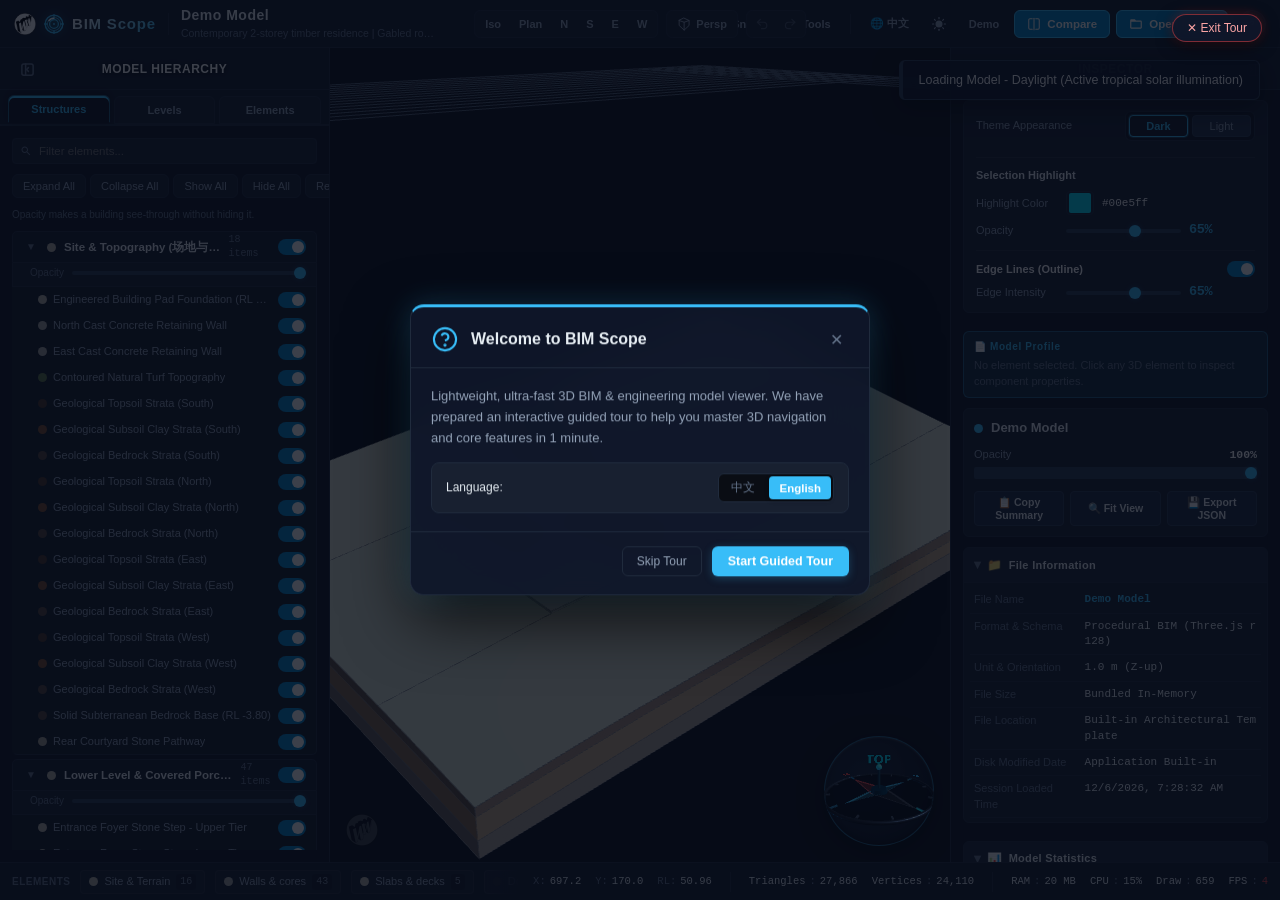
==== index.html @ 6dd269c3 "feat(measure): multi-point closed area measurement with self-intersection handling, 3D callout and w" ====
<!DOCTYPE html>
<html lang="en" data-theme="dark">
<head>
  <meta charset="UTF-8">
  <meta name="viewport" content="width=device-width, initial-scale=1.0">
  <meta http-equiv="Cache-Control" content="no-cache, no-store, must-revalidate">
  <meta http-equiv="Pragma" content="no-cache">
  <meta http-equiv="Expires" content="0">
  <meta http-equiv="Content-Security-Policy" content="default-src 'self' 'unsafe-inline' blob: data:; connect-src 'none'; object-src 'none'; frame-src 'none'; base-uri 'none';">
  <meta name="author" content="WWBIM">
  <meta name="creator" content="WWBIM">
  <!-- Author: WWBIM | BIM Scope 3D Viewer -->
  <title>BIM Scope - 3D BIM Viewer</title>
  <!-- Favicon & Bookmarks -->
  <link rel="icon" type="image/svg+xml" href="data:image/svg+xml;utf8,<svg xmlns='http://www.w3.org/2000/svg' viewBox='0 0 24 24'><circle cx='12' cy='12' r='12' fill='%230a0d14'/><circle cx='12' cy='12' r='9.6' stroke='%2338bdf8' stroke-width='1.6' fill='none'/><circle cx='12' cy='12' r='7.2' stroke='%2338bdf8' stroke-width='1.1' stroke-opacity='0.8' fill='none'/><circle cx='12' cy='12' r='4.8' stroke='%2338bdf8' stroke-width='1.4' fill='rgba(0,229,255,0.18)'/><path d='M 6.6 8.4 A 6.2 6.2 0 0 1 12 5.8' stroke='%23ffffff' stroke-width='1.6' stroke-linecap='round' fill='none'/><path d='M 8.2 9.6 A 4.8 4.8 0 0 1 11.6 7.4' stroke='%2338bdf8' stroke-width='1.0' stroke-linecap='round' stroke-opacity='0.6' fill='none'/><line x1='12' y1='1.8' x2='12' y2='4.2' stroke='%2338bdf8' stroke-width='1.5' stroke-linecap='round'/><line x1='12' y1='19.8' x2='12' y2='22.2' stroke='%2338bdf8' stroke-width='1.5' stroke-linecap='round'/><line x1='1.8' y1='12' x2='4.2' y2='12' stroke='%2338bdf8' stroke-width='1.5' stroke-linecap='round'/><line x1='19.8' y1='12' x2='22.2' y2='12' stroke='%2338bdf8' stroke-width='1.5' stroke-linecap='round'/><circle cx='12' cy='12' r='1.2' fill='%2338bdf8'/></svg>">
  <link rel="alternate icon" href="favicon.ico">
  <link rel="apple-touch-icon" href="icon-192.png">
  <!-- PWA Progressive Web App Manifest & Installation -->
  <link rel="manifest" href="manifest.json">
  <meta name="theme-color" content="#0a0d14">
  <meta name="mobile-web-app-capable" content="yes">
  <meta name="apple-mobile-web-app-capable" content="yes">
  <meta name="apple-mobile-web-app-status-bar-style" content="black-translucent">
  <meta name="apple-mobile-web-app-title" content="BIM Scope">
  <style>
/*!
 * BIM Scope 3D Viewer Styles
 * @author WWBIM
 * Copyright (c) WWBIM. All rights reserved.
 */
:root,
[data-theme="dark"] {
  /* Dark Theme Palette (Default) */
  --bg-main: #0a0d14;
  --bg-primary: #0a0d14;
  --bg-panel: #111622;
  --bg-panel-header: #151c2c;
  --bg-card: #182030;
  --bg-card-subtle: #141b28;
  --bg-secondary: #141b28;
  --bg-hover: #1f2a3f;
  --bg-active: #283750;
  --border-color: #202b3d;
  --border-light: #2c3b52;
  --text-primary: #e6edf3;
  --text-secondary: #94a3b8;
  --text-muted: #64748b;
  --text-bright: #ffffff;
  --text-inverse: #0a0d14;
  --text-on-accent: #ffffff;
  
  --btn-unselected-bg: #222f46;
  --btn-unselected-border: #2c3c54;
  --btn-unselected-text: #94a3b8;
  
  --input-bg: #0d121c;
  --input-border: #202b3d;
  --input-focus-border: var(--accent);
  
  --modal-overlay-bg: rgba(6, 9, 15, 0.78);
  --modal-bg: #111622;
  --modal-header-bg: #151c2c;
  
  --dropdown-bg: #141b2a;
  --dropdown-border: #243147;
  --dropdown-hover: #1e283c;
  
  --viewport-bg: radial-gradient(circle at 50% 50%, #151c2a 0%, #090c13 100%);
  --viewport-grid: #1e293b;
  --viewport-grid-center: #334155;
  
  --shadow-edge-color: 21, 28, 44;
  --tabs-shadow-color: 11, 16, 27;
  
  /* Brand Tokens (Defaults: overridden per variant by build_viewer.py) */
  --accent: #38bdf8;
  --accent-hover: #0ea5e9;
  --accent-glow: rgba(56, 189, 248, 0.25);
  --accent-blue: #0284c7;
  --brand-primary: #0284c7;
  --brand-primary-hover: #0369a1;
  --tab-active-top: var(--accent);
  --tab-active-border: rgba(56, 189, 248, 0.45);
  --tab-active-shadow: 0 -3px 8px rgba(0, 0, 0, 0.4);
  --model-info-banner-bg: rgba(56, 189, 248, 0.12);
  --model-info-banner-border: rgba(56, 189, 248, 0.35);
  
  --success: #10b981;
  --warning: #f59e0b;
  --danger: #ef4444;
  
  /* Geometry & Radius Tokens */
  --radius-xs: 4px;
  --radius-sm: 6px;
  --radius-md: 10px;
  --radius-lg: 14px;
  --radius-pill: 20px;
  --radius-circle: 50%;
  
  /* Elevation Shadows */
  --shadow-sm: 0 1px 3px rgba(0, 0, 0, 0.3);
  --shadow-md: 0 4px 12px rgba(0, 0, 0, 0.4);
  --shadow-lg: 0 12px 28px rgba(0, 0, 0, 0.55);
  --shadow-glow: 0 0 12px var(--accent-glow);
  
  /* Typography & Layout Metrics */
  --font-family: -apple-system, BlinkMacSystemFont, "Segoe UI", Roboto, "Helvetica Neue", Arial, sans-serif;
  --font-mono: "JetBrains Mono", Consolas, "Courier New", monospace;
  --header-height: 48px;
  --bottom-height: 38px;
  --sidebar-width: 330px;
  
  --theme-transition: background-color 0.2s ease, border-color 0.2s ease, color 0.2s ease;
}

[data-theme="light"] {
  /* Crisp Architectural Light Theme Palette */
  --bg-main: #f1f5f9;
  --bg-primary: #f1f5f9;
  --bg-panel: #ffffff;
  --bg-panel-header: #f8fafc;
  --bg-card: #f8fafc;
  --bg-card-subtle: #f1f5f9;
  --bg-secondary: #f1f5f9;
  --bg-hover: #e2e8f0;
  --bg-active: #cbd5e1;
  --border-color: #e2e8f0;
  --border-light: #cbd5e1;
  --text-primary: #0a1120;
  --text-secondary: #27364b;
  --text-muted: #4b5d73;
  --text-bright: #0a1120;
  --text-inverse: #ffffff;
  --text-on-accent: #ffffff;
  
  --btn-unselected-bg: #e2e8f0;
  --btn-unselected-border: #cbd5e1;
  --btn-unselected-text: #27364b;
  
  --tab-active-top: var(--accent);
  --tab-active-border: rgba(2, 132, 199, 0.65);
  --tab-active-shadow: 0 -2px 6px rgba(0, 0, 0, 0.08);
  --model-info-banner-bg: rgba(2, 132, 199, 0.08);
  --model-info-banner-border: rgba(2, 132, 199, 0.25);
  
  --input-bg: #ffffff;
  --input-border: #cbd5e1;
  --input-focus-border: var(--accent);
  
  --modal-overlay-bg: rgba(15, 23, 42, 0.45);
  --modal-bg: #ffffff;
  --modal-header-bg: #f8fafc;
  
  --dropdown-bg: #ffffff;
  --dropdown-border: #e2e8f0;
  --dropdown-hover: #f1f5f9;
  
  --viewport-bg: radial-gradient(circle at 50% 50%, #ffffff 0%, #e2e8f0 100%);
  --viewport-grid: #cbd5e1;
  --viewport-grid-center: #94a3b8;
  
  --shadow-edge-color: 248, 250, 252;
  --tabs-shadow-color: 248, 250, 252;
  
  --shadow-sm: 0 1px 3px rgba(0, 0, 0, 0.08);
  --shadow-md: 0 4px 12px rgba(0, 0, 0, 0.1);
  --shadow-lg: 0 12px 28px rgba(0, 0, 0, 0.16);
  --shadow-glow: 0 0 10px var(--accent-glow);
}

* {
  box-sizing: border-box;
  margin: 0;
  padding: 0;
  user-select: none;
}

html, body {
  width: 100%;
  height: 100%;
  overflow: hidden;
  background-color: var(--bg-main);
  color: var(--text-primary);
  font-family: var(--font-family);
  font-size: 13px;
  line-height: 1.4;
}

/* Scrollbar */
::-webkit-scrollbar {
  width: 6px;
  height: 6px;
}
::-webkit-scrollbar-track {
  background: var(--bg-panel);
}
::-webkit-scrollbar-thumb {
  background: var(--border-light);
  border-radius: 3px;
}
::-webkit-scrollbar-thumb:hover {
  background: var(--text-muted);
}

/* App Container */
#app-container {
  display: flex;
  flex-direction: column;
  width: 100vw;
  height: 100vh;
  position: relative;
  overflow: hidden;
}

/* TOP NAVBAR */
#top-navbar {
  position: relative;
  height: var(--header-height);
  background: var(--bg-panel-header);
  border-bottom: 1px solid var(--border-color);
  display: flex;
  align-items: center;
  justify-content: space-between;
  padding: 0 14px;
  z-index: 100;
  flex-shrink: 0;
}

.nav-left {
  display: flex;
  align-items: center;
  gap: 12px;
  overflow: hidden;
}

.brand-box {
  display: flex;
  align-items: center;
  gap: 7px;
  padding-right: 12px;
  border-right: 1px solid var(--border-color);
  flex-shrink: 0;
}

.brand-logo-red {
  width: 22px;
  height: 22px;
  object-fit: contain;
  display: block;
  flex-shrink: 0;
  border-radius: 4px;
}

.brand-lens-icon {
  width: 22px;
  height: 22px;
  display: block;
  flex-shrink: 0;
  color: var(--accent);
  filter: drop-shadow(0 0 6px rgba(56, 189, 248, 0.4));
}

.brand-name {
  font-size: 15px;
  font-weight: 800;
  letter-spacing: 0.8px;
  color: var(--text-primary);
  background: linear-gradient(135deg, var(--text-primary) 10%, var(--accent) 100%);
  -webkit-background-clip: text;
  -webkit-text-fill-color: transparent;
  white-space: nowrap;
}

.project-title-box {
  display: flex;
  flex-direction: column;
}

.project-title {
  font-size: 14px;
  font-weight: 700;
  color: var(--text-primary);
  letter-spacing: 0.5px;
  white-space: nowrap;
  display: flex;
  align-items: center;
  gap: 8px;
}

.title-badge {
  font-size: 10px;
  background: var(--brand-primary);
  color: var(--text-on-accent);
  padding: 2px 6px;
  border-radius: var(--radius-xs);
  font-weight: 600;
  letter-spacing: 0.5px;
}

.project-subtitle {
  font-size: 10.5px;
  color: var(--text-muted);
  white-space: nowrap;
  overflow: hidden;
  text-overflow: ellipsis;
  max-width: min(300px, 20vw);
  cursor: default;
}

.nav-right {
  display: flex;
  align-items: center;
  gap: 6px;
}

/* Dynamic View Controls above 3D Viewport */
.nav-center-views {
  position: absolute;
  top: 50%;
  left: 50%;
  transform: translate(-50%, -50%);
  display: flex;
  align-items: center;
  gap: 8px;
  z-index: 10;
  pointer-events: auto;
}

#btn-view-proj {
  gap: 6px;
}

#btn-view-proj.active {
  background: var(--brand-primary);
  color: var(--text-on-accent);
  box-shadow: 0 0 8px var(--accent-glow);
}

.proj-icon {
  width: 14px;
  height: 14px;
  display: block;
  flex-shrink: 0;
  fill: none !important;
  stroke: currentColor !important;
}

.btn-group {
  display: flex;
  align-items: center;
  background: var(--bg-card);
  border: 1px solid var(--border-color);
  border-radius: var(--radius-sm);
  padding: 2px;
  gap: 2px;
  height: 28px;
  box-sizing: border-box;
}

.btn-group .tool-btn {
  height: 22px;
  padding: 0 8px;
  border-radius: var(--radius-xs);
  box-sizing: border-box;
}

.btn-group .tool-btn#btn-view-proj {
  gap: 5px;
}

.btn-group .tool-btn#btn-view-undo,
.btn-group .tool-btn#btn-view-redo {
  padding: 0 6px;
  min-width: 26px;
  justify-content: center;
}

.btn-group .tool-btn:disabled,
.tool-btn:disabled {
  opacity: 0.35;
  cursor: not-allowed;
  pointer-events: none;
}

svg.nav-arrow-icon {
  width: 13px;
  height: 13px;
  display: block;
  flex-shrink: 0;
  fill: none !important;
  stroke: currentColor !important;
}

.tool-btn {
  background: transparent;
  border: none;
  color: var(--text-secondary);
  font-size: 11px;
  font-weight: 600;
  padding: 5px 9px;
  border-radius: var(--radius-sm);
  cursor: pointer;
  display: flex;
  align-items: center;
  gap: 5px;
  transition: all 0.15s ease;
  white-space: nowrap;
}

.tool-btn:hover {
  background: var(--bg-hover);
  color: var(--text-primary);
}

.tool-btn.active {
  background: var(--brand-primary);
  color: var(--text-on-accent);
  box-shadow: 0 0 8px var(--accent-glow);
}

.tool-btn svg {
  width: 14px;
  height: 14px;
  fill: currentColor;
}

.tool-btn.icon-circle-btn {
  width: 28px;
  height: 28px;
  min-width: 28px;
  max-width: 28px;
  padding: 0;
  border-radius: 50%;
  border: 1px solid var(--border-color);
  background: var(--bg-card);
  display: inline-flex;
  align-items: center;
  justify-content: center;
  box-sizing: border-box;
  color: var(--text-secondary);
  transition: all 0.15s ease;
  flex-shrink: 0;
}

.tool-btn.icon-circle-btn:hover {
  background: var(--bg-hover);
  border-color: var(--accent);
  color: var(--accent);
  box-shadow: 0 0 8px var(--accent-glow);
}

.tool-btn.icon-circle-btn svg,
svg.help-btn-svg {
  width: 14px;
  height: 14px;
  display: block;
  fill: none !important;
  stroke: currentColor;
}

/* 3D OBJECT SNAPPING TOOLBAR & FLYOUT */
.snap-toolbar-container {
  display: inline-flex;
  align-items: center;
  position: relative;
  vertical-align: middle;
}

.snap-flyout {
  display: inline-flex;
  align-items: center;
  gap: 3px;
  overflow: hidden;
  max-width: 0;
  opacity: 0;
  pointer-events: none;
  transition: max-width 0.22s cubic-bezier(0.16, 1, 0.3, 1), opacity 0.18s ease, margin 0.18s ease;
  margin-right: 0;
  white-space: nowrap;
}

.snap-flyout.open {
  max-width: 340px;
  opacity: 1;
  pointer-events: auto;
  margin-right: 4px;
}

.snap-toggle-btn {
  height: 26px;
  padding: 0 7px;
  border-radius: var(--radius-xs);
  font-size: 11px;
  font-weight: 500;
  display: inline-flex;
  align-items: center;
  gap: 4px;
  cursor: pointer;
  transition: all 0.15s ease;
  white-space: nowrap;
  background: var(--bg-card);
  border: 1px solid var(--border-color);
  color: var(--text-muted);
  box-sizing: border-box;
}

.snap-toggle-btn:hover {
  background: var(--bg-hover);
  color: var(--text-primary);
  border-color: var(--border-light);
}

.snap-toggle-btn.active {
  background: var(--bg-card-subtle);
  border-color: var(--accent);
  color: var(--accent);
  font-weight: 600;
  box-shadow: 0 0 6px var(--accent-glow);
}

[data-theme="light"] .snap-toggle-btn.active {
  background: rgba(2, 132, 199, 0.12);
  border-color: var(--accent);
  color: var(--accent);
}

.snap-btn-icon {
  width: 12px;
  height: 12px;
  flex-shrink: 0;
  display: block;
}

.snap-magnet-btn {
  width: 28px;
  height: 26px;
  padding: 0;
  display: inline-flex;
  align-items: center;
  justify-content: center;
  border-radius: var(--radius-xs);
  border: 1px solid var(--border-color);
  background: var(--bg-card);
  color: var(--text-muted);
  transition: all 0.18s ease;
  cursor: pointer;
}

.snap-magnet-btn:hover {
  background: var(--bg-hover);
  color: var(--text-primary);
  border-color: var(--border-light);
}

.snap-magnet-btn.active {
  color: var(--accent);
  border-color: var(--accent);
  background: var(--bg-card-subtle);
  box-shadow: 0 0 6px var(--accent-glow);
}

.snap-magnet-btn.flyout-open {
  border-color: var(--accent);
  box-shadow: 0 0 8px var(--accent-glow);
}

/* 3D SNAPPING HUD TOOLTIP */
.snap-hud-tooltip {
  position: absolute;
  pointer-events: none;
  z-index: 45;
  display: inline-flex;
  align-items: center;
  gap: 4px;
  padding: 2px 7px;
  border-radius: 4px;
  font-size: 10.5px;
  font-family: var(--font-mono);
  font-weight: 600;
  white-space: nowrap;
  background: rgba(15, 23, 42, 0.92);
  color: var(--accent);
  border: 1px solid var(--accent);
  box-shadow: 0 2px 10px rgba(0, 0, 0, 0.6), 0 0 8px var(--accent-glow);
  transform: translate3d(-50%, -135%, 0);
  transition: opacity 0.12s ease;
}

[data-theme="light"] .snap-hud-tooltip {
  background: rgba(255, 255, 255, 0.96);
  color: var(--accent);
  border-color: var(--accent);
  box-shadow: 0 2px 10px rgba(15, 23, 42, 0.16), 0 0 6px var(--accent-glow);
}

.snap-hud-icon {
  font-size: 12px;
  line-height: 1;
}

.help-question-mark {
  fill: none !important;
  stroke: currentColor !important;
}

.help-question-dot {
  fill: currentColor !important;
  stroke: none !important;
}

#btn-theme-toggle {
  display: flex;
  align-items: center;
  justify-content: center;
  padding: 5px 8px;
}

#btn-theme-toggle .theme-icon {
  width: 14px;
  height: 14px;
  display: block;
}

.divider {
  width: 1px;
  height: 20px;
  background: var(--border-color);
  margin: 0 4px;
}

.btn-primary {
  background: var(--brand-primary);
  color: var(--text-on-accent);
  border: 1px solid var(--accent);
  font-size: 11.5px;
  font-weight: 600;
  padding: 6px 12px;
  border-radius: var(--radius-sm);
  cursor: pointer;
  display: flex;
  align-items: center;
  gap: 6px;
  transition: all 0.15s ease;
}

.btn-primary:hover {
  background: var(--brand-primary-hover);
  box-shadow: 0 0 10px var(--accent-glow);
}

/* TOP NAVBAR ROUNDED ACTION BUTTONS (COMPARE & OPEN MODEL) */
#btn-tool-compare,
#btn-open-file {
  border-radius: var(--radius-sm);
  padding: 5px 12px;
  height: 28px;
  box-sizing: border-box;
  white-space: nowrap;
}

#btn-tool-compare:hover,
#btn-open-file:hover {
  background: var(--brand-primary-hover);
  box-shadow: 0 0 12px var(--accent-glow);
}

#btn-tool-compare:active,
#btn-open-file:active {
  transform: translateY(1px);
}

/* MAIN CONTENT WORKSPACE */
#workspace {
  flex: 1;
  display: flex;
  position: relative;
  overflow: hidden;
  height: calc(100vh - var(--header-height) - var(--bottom-height));
}

/* 3D VIEWPORT */
#viewport-container {
  flex: 1;
  height: 100%;
  position: relative;
  background: var(--viewport-bg);
  overflow: hidden;
}

#canvas3d {
  width: 100%;
  height: 100%;
  display: block;
  outline: none;
}

/* MARQUEE BOX SELECTION */
.marquee-selection-box {
  position: absolute;
  pointer-events: none;
  z-index: 100;
  display: none;
  box-sizing: border-box;
}

.marquee-selection-box.window-selection {
  border: 1.5px solid #1890ff;
  background: rgba(24, 144, 255, 0.18);
}

.marquee-selection-box.crossing-selection {
  border: 1.5px dashed #52c41a;
  background: rgba(82, 196, 26, 0.18);
}

/* 3D VIEWPORT WATERMARK LOGO */
.viewport-watermark-logo {
  position: absolute;
  bottom: 16px;
  left: 16px;
  width: 32px;
  height: 32px;
  opacity: 0.2;
  pointer-events: none;
  z-index: 25;
  user-select: none;
  -webkit-user-drag: none;
  object-fit: contain;
}

/* TRUE 3D COMPASS GIZMO */
#compass-container {
  position: absolute;
  bottom: 16px;
  right: 16px;
  width: 110px;
  height: 110px;
  background: radial-gradient(circle at 35% 35%, rgba(26, 38, 59, 0.88) 0%, rgba(15, 22, 34, 0.94) 65%, rgba(8, 12, 20, 0.98) 100%);
  border: 1.5px solid var(--tab-active-border);
  border-radius: 50%;
  box-shadow: 0 6px 24px rgba(0, 0, 0, 0.65), inset 0 1px 2px rgba(255, 255, 255, 0.15), inset 0 -2px 6px rgba(0, 0, 0, 0.5);
  z-index: 30;
  display: flex;
  align-items: center;
  justify-content: center;
  cursor: grab;
  user-select: none;
  touch-action: none;
  transition: border-color 0.2s ease, box-shadow 0.2s ease, background 0.2s ease;
}

#compass-container:hover {
  border-color: var(--accent);
  box-shadow: 0 8px 30px rgba(0, 0, 0, 0.75), 0 0 14px var(--accent-glow);
}

[data-theme="light"] #compass-container {
  background: radial-gradient(circle at 35% 35%, rgba(255, 255, 255, 0.94) 0%, rgba(241, 245, 249, 0.96) 65%, rgba(226, 232, 240, 0.98) 100%);
  box-shadow: 0 6px 20px rgba(15, 23, 42, 0.18), inset 0 1px 2px rgba(255, 255, 255, 0.9), inset 0 -2px 5px rgba(148, 163, 184, 0.35);
}

[data-theme="light"] #compass-container:hover {
  box-shadow: 0 8px 24px rgba(15, 23, 42, 0.24), 0 0 12px var(--accent-glow);
}

#compass-container.dragging {
  cursor: grabbing;
}

#compass-canvas3d {
  width: 100%;
  height: 100%;
  border-radius: 50%;
  display: block;
}

/* MEASURE OVERLAY */
.measure-badge {
  position: absolute;
  transform: translate(-50%, -50%);
  background: rgba(15, 23, 42, 0.92);
  border: 1px solid #f59e0b;
  color: #fbbf24;
  padding: 2px 7px;
  border-radius: 4px;
  font-family: var(--font-mono);
  font-size: 11px;
  font-weight: 700;
  pointer-events: none;
  z-index: 25;
  box-shadow: 0 2px 8px rgba(0,0,0,0.6);
}

[data-theme="light"] .measure-badge {
  background: rgba(255, 255, 255, 0.95);
  border-color: #d97706;
  color: #b45309;
  box-shadow: 0 2px 8px rgba(15, 23, 42, 0.15);
}

/* 2D MEASUREMENT CALLOUTS & LEADER LINES OVERLAY */
.measure-callouts-layer {
  position: absolute;
  inset: 0;
  width: 100%;
  height: 100%;
  pointer-events: none;
  z-index: 30;
  overflow: hidden;
}

.measure-leader-svg {
  position: absolute;
  inset: 0;
  width: 100%;
  height: 100%;
  pointer-events: none;
  overflow: visible;
}

.measure-leader-line {
  fill: none;
  stroke: var(--accent);
  stroke-width: 1.5;
  stroke-dasharray: 4 3;
  opacity: 0.85;
  filter: drop-shadow(0 1px 3px rgba(0, 0, 0, 0.65));
}

.measure-leader-line.inactive {
  stroke: var(--text-muted);
  opacity: 0.65;
}

.measure-leader-dot {
  fill: var(--accent);
  stroke: #ffffff;
  stroke-width: 1.2;
}

.measure-callouts-list {
  position: absolute;
  inset: 0;
  width: 100%;
  height: 100%;
  pointer-events: none;
}

.measure-point-callout {
  position: absolute;
  top: 0;
  left: 0;
  min-width: 178px;
  max-width: 245px;
  background: rgba(15, 23, 42, 0.92);
  backdrop-filter: blur(10px);
  -webkit-backdrop-filter: blur(10px);
  border: 1px solid var(--border-light);
  border-left: 3px solid var(--accent);
  border-radius: 6px;
  padding: 6px 9px;
  box-shadow: 0 6px 20px rgba(0, 0, 0, 0.55);
  pointer-events: auto;
  user-select: none;
  cursor: grab;
  z-index: 31;
  transition: border-color 0.15s ease, box-shadow 0.15s ease;
}

.measure-radius-callout,
.measure-distance-callout,
.measure-angle-callout {
  position: absolute;
  top: 0;
  left: 0;
  padding: 2px 7px;
  background: rgba(15, 23, 42, 0.88);
  backdrop-filter: blur(6px);
  -webkit-backdrop-filter: blur(6px);
  border: 1px solid rgba(245, 158, 11, 0.65);
  border-radius: 4px;
  color: #fbbf24;
  font-family: var(--font-mono, monospace);
  font-size: 11px;
  font-weight: 700;
  line-height: 1.25;
  white-space: nowrap;
  pointer-events: auto;
  user-select: none;
  cursor: pointer;
  z-index: 34;
  box-shadow: 0 2px 8px rgba(0, 0, 0, 0.45), 0 0 4px rgba(245, 158, 11, 0.2);
  transition: transform 0.12s ease, background 0.12s ease, border-color 0.12s ease, box-shadow 0.12s ease;
}

.measure-radius-callout:hover,
.measure-distance-callout:hover,
.measure-angle-callout:hover {
  background: #5a698e;
  border-color: #7e8ea6;
  color: #ffffff;
  box-shadow: 0 4px 12px rgba(0, 0, 0, 0.5), 0 0 6px rgba(90, 105, 142, 0.4);
}

.measure-radius-callout.preview,
.measure-distance-callout.preview,
.measure-angle-callout.preview {
  opacity: 0.9;
  border-style: dashed;
  pointer-events: none;
  cursor: default;
}

[data-theme="light"] .measure-radius-callout,
[data-theme="light"] .measure-distance-callout,
[data-theme="light"] .measure-angle-callout {
  background: rgba(255, 255, 255, 0.94);
  border-color: rgba(217, 119, 6, 0.7);
  color: #b45309;
  box-shadow: 0 2px 8px rgba(15, 23, 42, 0.16);
}

[data-theme="light"] .measure-radius-callout:hover,
[data-theme="light"] .measure-distance-callout:hover,
[data-theme="light"] .measure-angle-callout:hover {
  background: #fef3c7;
  border-color: #b45309;
  color: #78350f;
  box-shadow: 0 4px 12px rgba(15, 23, 42, 0.22);
}

.measure-point-callout.active {
  border-color: var(--accent);
  border-left: 3px solid var(--accent);
  box-shadow: 0 8px 24px rgba(0, 0, 0, 0.65), 0 0 12px var(--accent-glow);
  z-index: 33;
}

.measure-point-callout.dragging {
  cursor: grabbing;
  z-index: 35;
}

[data-theme="light"] .measure-point-callout {
  background: rgba(255, 255, 255, 0.95);
  border-color: rgba(148, 163, 184, 0.65);
  border-left: 3px solid var(--accent);
  box-shadow: 0 6px 20px rgba(15, 23, 42, 0.16);
}

[data-theme="light"] .measure-point-callout.active {
  border-color: var(--accent);
  box-shadow: 0 8px 24px rgba(15, 23, 42, 0.2), 0 0 12px var(--accent-glow);
}

.measure-callout-header {
  display: flex;
  align-items: center;
  justify-content: space-between;
  gap: 6px;
  padding-bottom: 4px;
  margin-bottom: 4px;
  border-bottom: 1px solid rgba(255, 255, 255, 0.08);
}

[data-theme="light"] .measure-callout-header {
  border-bottom-color: rgba(15, 23, 42, 0.08);
}

.measure-callout-badge {
  font-family: var(--font-mono);
  font-size: 10px;
  font-weight: 700;
  color: var(--accent);
  background: var(--accent-glow);
  padding: 1px 5px;
  border-radius: 3px;
  letter-spacing: 0.3px;
}

.callout-copy-btn {
  width: 20px;
  height: 20px;
  padding: 0;
  border-radius: 4px;
  border: 1px solid transparent;
  background: rgba(255, 255, 255, 0.05);
  color: var(--text-muted);
  display: inline-flex;
  align-items: center;
  justify-content: center;
  cursor: pointer;
  transition: all 0.15s ease;
  flex-shrink: 0;
}

[data-theme="light"] .callout-copy-btn {
  background: rgba(15, 23, 42, 0.05);
}

.callout-copy-btn:hover {
  background: var(--accent-glow);
  border-color: var(--accent);
  color: var(--accent);
  transform: scale(1.06);
}

.callout-copy-btn.copied {
  background: rgba(16, 185, 129, 0.18);
  border-color: #10b981;
  color: #10b981;
}

.measure-callout-rows {
  display: flex;
  flex-direction: column;
  gap: 2px;
  font-family: var(--font-mono);
  font-size: 10.5px;
  line-height: 1.35;
}

.measure-callout-row {
  display: flex;
  align-items: baseline;
  justify-content: space-between;
  gap: 8px;
}

.measure-callout-key {
  color: var(--text-muted);
  font-weight: 600;
  flex-shrink: 0;
}

.measure-callout-val {
  color: var(--text-primary);
  font-weight: 600;
  text-align: right;
  white-space: nowrap;
}

.measure-callout-row.slope-row {
  margin-top: 2px;
  padding-top: 3px;
  border-top: 1px dashed rgba(255, 255, 255, 0.1);
}

[data-theme="light"] .measure-callout-row.slope-row {
  border-top-color: rgba(15, 23, 42, 0.12);
}

.measure-callout-row.slope-row .measure-callout-val {
  color: #fbbf24;
  font-weight: 700;
}

[data-theme="light"] .measure-callout-row.slope-row .measure-callout-val {
  color: #d97706;
}

/* FLOATING TOOLS PANEL (Tools Popup in Top-Right of 3D Viewport) */
.floating-tools-panel {
  position: absolute;
  top: 12px;
  right: 12px;
  width: 340px;
  max-width: calc(100% - 24px);
  max-height: calc(100% - 24px);
  background: var(--bg-panel);
  border: 1px solid var(--border-color);
  border-radius: var(--radius-md);
  box-shadow: var(--shadow-lg), 0 0 0 1px var(--border-color);
  z-index: 60;
  display: flex;
  flex-direction: column;
  overflow: hidden;
  backdrop-filter: blur(16px);
  -webkit-backdrop-filter: blur(16px);
  transition: opacity 0.2s ease, transform 0.2s cubic-bezier(0.16, 1, 0.3, 1);
}

[data-theme="dark"] .floating-tools-panel {
  background: rgba(15, 23, 42, 0.92);
  border-color: rgba(255, 255, 255, 0.12);
  box-shadow: 0 12px 32px rgba(0, 0, 0, 0.55), 0 0 0 1px rgba(255, 255, 255, 0.08);
}

[data-theme="light"] .floating-tools-panel {
  background: rgba(255, 255, 255, 0.95);
  border-color: rgba(203, 213, 225, 0.9);
  box-shadow: 0 12px 32px rgba(15, 23, 42, 0.14), 0 0 0 1px rgba(203, 213, 225, 0.8);
}

.floating-tools-header {
  display: flex;
  align-items: flex-end;
  justify-content: space-between;
  background: var(--bg-panel-header);
  border-bottom: 1px solid var(--border-color);
  padding: 6px 6px 0 6px;
  min-height: 36px;
  flex-shrink: 0;
  box-sizing: border-box;
}

.floating-tools-tabs-nav {
  display: flex;
  align-items: flex-end;
  gap: 4px;
  flex: 1;
  min-width: 0;
  overflow-x: auto;
  scrollbar-width: none;
  box-sizing: border-box;
}

.floating-tools-tabs-nav::-webkit-scrollbar {
  display: none;
}

.floating-tools-close-btn {
  width: 24px;
  height: 24px;
  display: flex;
  align-items: center;
  justify-content: center;
  background: transparent;
  border: 1px solid transparent;
  border-radius: var(--radius-xs);
  color: var(--text-muted);
  cursor: pointer;
  transition: all 0.15s ease;
  margin-left: 6px;
  margin-bottom: 4px;
  flex-shrink: 0;
}

.floating-tools-close-btn:hover {
  background: var(--bg-hover);
  color: var(--danger);
  border-color: var(--border-color);
  transform: scale(1.05);
}

.floating-tools-body {
  flex: 1;
  overflow-y: auto;
  overflow-x: hidden;
  padding: 12px;
  display: flex;
  flex-direction: column;
  min-height: 0;
}

/* FLOATING TOOLS PANEL BUTTON STYLES */
.floating-tools-body .small-btn,
.floating-tools-body .segment-btn,
.floating-tools-body .measure-mode-btn,
.floating-tools-body button:not(.floating-tools-close-btn) {
  background: var(--btn-unselected-bg);
  border: 1px solid var(--btn-unselected-border);
  color: var(--text-secondary);
  transition: all 0.15s ease;
}

.floating-tools-body .small-btn:hover,
.floating-tools-body .segment-btn:hover,
.floating-tools-body .measure-mode-btn:hover,
.floating-tools-body button:not(.floating-tools-close-btn):hover {
  background: var(--bg-hover);
  color: var(--text-primary);
  border-color: var(--border-light);
}

.floating-tools-body .small-btn.active,
.floating-tools-body .segment-btn.active,
.floating-tools-body .measure-mode-btn.active,
.floating-tools-body button:not(.floating-tools-close-btn).active {
  background: var(--bg-card-subtle);
  border-color: var(--accent);
  color: var(--accent);
  font-weight: 600;
  box-shadow: 0 0 0 1px var(--accent-glow);
}

.floating-tools-body .small-btn.active:hover,
.floating-tools-body .segment-btn.active:hover,
.floating-tools-body .measure-mode-btn.active:hover,
.floating-tools-body button:not(.floating-tools-close-btn).active:hover {
  background: var(--bg-card-subtle);
  border-color: var(--accent);
  color: var(--accent);
}

.floating-tools-body .small-btn.active svg,
.floating-tools-body .segment-btn.active svg,
.floating-tools-body .measure-mode-btn.active svg,
.floating-tools-body button:not(.floating-tools-close-btn).active svg {
  color: var(--accent);
}

.tool-tab-content {
  display: none;
  flex-direction: column;
  gap: 10px;
}

.tool-tab-content.active {
  display: flex;
}

/* MEASURE TAB STYLES */
.measure-mode-btn-grid {
  display: grid;
  grid-template-columns: repeat(5, 1fr);
  gap: 4px;
}

.measure-mode-btn {
  display: flex;
  flex-direction: column;
  align-items: center;
  justify-content: center;
  gap: 4px;
  padding: 8px 4px;
  background: var(--btn-unselected-bg);
  border: 1px solid var(--btn-unselected-border);
  border-radius: var(--radius-sm);
  color: var(--text-secondary);
  font-size: 11px;
  font-weight: 500;
  cursor: pointer;
  transition: all 0.15s ease;
}

.measure-mode-btn svg {
  color: var(--text-muted);
  transition: color 0.15s ease;
}

.measure-mode-btn:hover {
  background: var(--bg-hover);
  color: var(--text-primary);
  border-color: var(--border-light);
}

.measure-mode-btn:hover svg {
  color: var(--accent);
}

.measure-mode-btn.active {
  background: var(--bg-card-subtle);
  border-color: var(--accent);
  color: var(--accent);
  box-shadow: 0 0 0 1px var(--accent-glow);
}

.measure-mode-btn.active svg {
  color: var(--accent);
}

.measure-mode-hint {
  font-size: 11px;
  color: var(--text-muted);
  line-height: 1.4;
  margin-top: 6px;
  padding: 6px 8px;
  background: var(--bg-card);
  border-radius: var(--radius-xs);
  border-left: 2px solid var(--accent);
}

.measure-result-card {
  background: var(--bg-card);
  border: 1px solid var(--border-color);
  border-radius: var(--radius-sm);
  padding: 10px;
  display: flex;
  flex-direction: column;
  gap: 8px;
}

.measure-result-primary {
  display: flex;
  justify-content: space-between;
  align-items: baseline;
  border-bottom: 1px solid var(--border-color);
  padding-bottom: 6px;
}

.measure-result-label {
  font-size: 11.5px;
  font-weight: 600;
  color: var(--text-secondary);
}

.measure-result-val {
  font-family: var(--font-mono);
  font-size: 16px;
  font-weight: 700;
  color: var(--accent);
}

.measure-result-details {
  display: flex;
  flex-direction: column;
  gap: 4px;
  font-size: 11px;
}

.measure-detail-row {
  display: flex;
  justify-content: space-between;
  color: var(--text-muted);
  font-family: var(--font-mono);
}

.measure-detail-val {
  color: #cdcbb4;
}

[data-theme="light"] .measure-detail-val {
  color: #334155;
}

.measure-axis-x {
  color: #ff3b30;
  font-weight: 700;
}

.measure-axis-y {
  color: #00e676;
  font-weight: 700;
}

.measure-axis-z {
  color: #0050ff;
  font-weight: 700;
}

.measure-coord-row {
  display: flex;
  justify-content: space-between;
  font-family: var(--font-mono);
  font-size: 10.5px;
  color: var(--text-muted);
  margin-top: 2px;
}

.measure-coord-val {
  color: var(--text-secondary);
}

.measure-val-box {
  display: inline-flex;
  align-items: center;
  gap: 5px;
}

.measure-val-copy-btn {
  background: transparent;
  border: 1px solid transparent;
  border-radius: 3px;
  color: var(--text-muted);
  cursor: pointer;
  padding: 1px 2px;
  display: inline-flex;
  align-items: center;
  justify-content: center;
  line-height: 1;
  transition: all 0.15s ease;
  width: 17px;
  height: 17px;
  opacity: 0.65;
  flex-shrink: 0;
}

.measure-val-copy-btn:hover {
  background: var(--bg-hover);
  border-color: var(--border-light);
  color: var(--text-primary);
  opacity: 1.0;
}

.measure-val-copy-btn.copied {
  background-color: #0284c7 !important;
  border-color: #38bdf8 !important;
  color: #ffffff !important;
  opacity: 1.0 !important;
  box-shadow: 0 0 8px rgba(2, 132, 199, 0.65) !important;
  transition: none !important;
}

.measure-val-copy-btn.fading {
  transition: background-color 1s ease, border-color 1s ease, color 1s ease, box-shadow 1s ease, opacity 1s ease !important;
}

.measure-slope-badges {
  display: inline-flex;
  align-items: center;
  gap: 3px;
  flex-wrap: nowrap;
}

.measure-slope-sep {
  color: var(--text-muted);
  font-size: 11px;
  user-select: none;
  padding: 0 1px;
}

/* DROPZONE OVERLAY */
#dropzone-overlay {
  position: absolute;
  top: 0;
  left: 0;
  width: 100%;
  height: 100%;
  background: rgba(10, 14, 22, 0.88);
  border: 2px dashed var(--accent);
  display: none;
  flex-direction: column;
  align-items: center;
  justify-content: center;
  z-index: 200;
  color: #fff;
  gap: 12px;
  pointer-events: none;
}

#dropzone-overlay.active {
  display: flex;
}

.drop-icon {
  width: 48px;
  height: 48px;
  fill: var(--accent);
}

/* SIDEBARS */
.sidebar {
  width: var(--sidebar-width);
  height: 100%;
  background: var(--bg-panel);
  border-color: var(--border-color);
  display: flex;
  flex-direction: column;
  z-index: 40;
  position: relative;
  flex-shrink: 0;
  transition: transform 0.25s ease, width 0.25s ease;
}

#left-sidebar {
  border-right: 1px solid var(--border-color);
}

#right-sidebar {
  border-left: 1px solid var(--border-color);
}

.sidebar.hidden {
  display: none;
}

/* PANEL AMBIENT CURSOR SPOTLIGHT GLOW */
:root {
  --panel-glow-c0: rgba(56, 189, 248, 0.16);
  --panel-glow-c1: rgba(56, 189, 248, 0.11);
  --panel-glow-c2: rgba(56, 189, 248, 0.055);
  --panel-glow-c3: rgba(56, 189, 248, 0.018);
  --panel-glow-c4: rgba(56, 189, 248, 0);
}

[data-theme="dark"] {
  --panel-glow-c0: rgba(56, 189, 248, 0.16);
  --panel-glow-c1: rgba(56, 189, 248, 0.11);
  --panel-glow-c2: rgba(56, 189, 248, 0.055);
  --panel-glow-c3: rgba(56, 189, 248, 0.018);
  --panel-glow-c4: rgba(56, 189, 248, 0);
}

[data-theme="light"] {
  --panel-glow-c0: rgba(2, 132, 199, 0.10);
  --panel-glow-c1: rgba(2, 132, 199, 0.065);
  --panel-glow-c2: rgba(2, 132, 199, 0.03);
  --panel-glow-c3: rgba(2, 132, 199, 0.009);
  --panel-glow-c4: rgba(2, 132, 199, 0);
}

.panel-glow-boundary {
  position: absolute;
  top: 0;
  left: 0;
  right: 0;
  bottom: 0;
  overflow: hidden;
  pointer-events: none;
  z-index: 25;
  border-radius: inherit;
  contain: strict;
}

.panel-glow-spotlight {
  position: absolute;
  top: 0;
  left: 0;
  width: 220px;
  height: 220px;
  margin-top: -110px;
  margin-left: -110px;
  border-radius: 50%;
  pointer-events: none;
  opacity: 0;
  background: radial-gradient(
    circle at center,
    var(--panel-glow-c0) 0%,
    var(--panel-glow-c1) 25%,
    var(--panel-glow-c2) 50%,
    var(--panel-glow-c3) 75%,
    var(--panel-glow-c4) 100%
  );
  filter: blur(8px);
  will-change: transform, opacity;
  transform: translate3d(-9999px, -9999px, 0);
  transition: opacity 0.3s ease;
  contain: strict;
}

.panel-glow-boundary.active .panel-glow-spotlight {
  opacity: 1;
}

/* LEFT SIDEBAR CONTENT PANEL */
.sidebar-tab-content-panel {
  flex: 1;
  display: flex;
  flex-direction: column;
  min-height: 0;
  overflow: hidden;
  background: var(--bg-panel);
  border-top: 1px solid var(--border-color);
  position: relative;
  z-index: 1;
}

/* TAB CONTENT CONTAINER */
.tab-content {
  flex: 1;
  overflow: hidden;
  display: none;
  padding: 12px;
  min-height: 0;
}

.tab-content.active {
  display: flex;
  flex-direction: column;
  gap: 10px;
}

/* SEARCH & ACTION BAR IN SIDEBAR */
.sidebar-search-row {
  display: flex;
  gap: 6px;
  align-items: center;
}

.search-input-box {
  flex: 1;
  position: relative;
}

.search-input {
  width: 100%;
  background: var(--bg-card);
  border: 1px solid var(--border-color);
  border-radius: 4px;
  padding: 6px 8px 6px 26px;
  color: var(--text-primary);
  font-size: 11.5px;
  outline: none;
  transition: border-color 0.15s ease;
}

.search-input:focus {
  border-color: var(--accent);
}

.search-icon {
  position: absolute;
  left: 8px;
  top: 50%;
  transform: translateY(-50%);
  width: 12px;
  height: 12px;
  fill: var(--text-muted);
}

.small-btn {
  background: var(--bg-card);
  border: 1px solid var(--border-color);
  color: var(--text-secondary);
  border-radius: var(--radius-sm);
  padding: 5px 10px;
  font-size: 11px;
  font-weight: 500;
  cursor: pointer;
  transition: all 0.15s ease;
  white-space: nowrap;
}

.small-btn:hover {
  background: var(--bg-hover);
  color: var(--text-primary);
  border-color: var(--border-light);
}

.small-btn.active {
  background: var(--bg-card-subtle);
  color: var(--accent);
  border-color: var(--accent);
  font-weight: 600;
  box-shadow: 0 0 0 1px var(--accent-glow);
}

/* TREE VIEW & STRUCTURE LIST (VIRTUAL SCROLLER) */
.tree-container {
  display: flex;
  flex-direction: column;
  flex: 1;
  min-height: 0;
  overflow-y: auto;
  overflow-x: hidden;
  position: relative;
  width: 100%;
  box-sizing: border-box;
}

.virtual-tree-phantom {
  position: relative;
  width: 100%;
  pointer-events: none;
}

.virtual-tree-viewport {
  position: absolute;
  top: 0;
  left: 0;
  width: 100%;
  height: 100%;
  pointer-events: none;
}

.virtual-tree-slot {
  position: absolute;
  top: 0;
  left: 0;
  width: 100%;
  box-sizing: border-box;
  pointer-events: auto;
}

.virtual-group-header {
  display: flex;
  align-items: center;
  justify-content: space-between;
  padding: 6px 10px;
  background: var(--bg-panel-header);
  border: 1px solid var(--border-color);
  border-top-left-radius: 5px;
  border-top-right-radius: 5px;
  gap: 6px;
  cursor: pointer;
  user-select: none;
  height: 32px;
  box-sizing: border-box;
  transition: background 0.15s ease;
}

.virtual-group-header:hover {
  background: var(--bg-hover);
}

.virtual-group-header.is-only-header {
  border-bottom-left-radius: 5px;
  border-bottom-right-radius: 5px;
}

.virtual-opacity-row {
  border-left: 1px solid var(--border-color);
  border-right: 1px solid var(--border-color);
  border-bottom: 1px solid var(--border-color);
  background: var(--bg-card);
  height: 24px;
  padding: 2px 10px 4px 17px;
  box-sizing: border-box;
}

.virtual-opacity-row.is-last-row {
  border-bottom-left-radius: 5px;
  border-bottom-right-radius: 5px;
}

.virtual-leaf-row {
  border-left: 1px solid var(--border-color);
  border-right: 1px solid var(--border-color);
  border-bottom: none;
  background: var(--bg-card-subtle);
  height: 26px;
  box-sizing: border-box;
  min-height: 26px;
}

.virtual-leaf-row.is-last-row {
  border-bottom: 1px solid var(--border-color);
  border-bottom-left-radius: 5px;
  border-bottom-right-radius: 5px;
}

.structure-item {
  background: var(--bg-card);
  border: 1px solid var(--border-color);
  border-radius: 5px;
  padding: 7px 10px;
  display: flex;
  flex-direction: column;
  gap: 6px;
  transition: background 0.15s ease;
}

.structure-item:hover {
  background: var(--bg-hover);
}

.structure-header {
  display: flex;
  align-items: center;
  justify-content: space-between;
  gap: 6px;
}

.structure-left {
  display: flex;
  align-items: center;
  gap: 8px;
  overflow: hidden;
  cursor: pointer;
  flex: 1;
}

.category-dot {
  width: 9px;
  height: 9px;
  border-radius: 50%;
  flex-shrink: 0;
}

.structure-name {
  font-size: 11.5px;
  font-weight: 600;
  color: var(--text-primary);
  white-space: nowrap;
  overflow: hidden;
  text-overflow: ellipsis;
}

.structure-count {
  font-size: 10px;
  color: var(--text-muted);
  font-family: var(--font-mono);
  margin-left: auto;
}

/* SWITCH TOGGLE */
.toggle-switch {
  position: relative;
  display: inline-block;
  width: 28px;
  height: 16px;
  flex-shrink: 0;
}

.toggle-switch input {
  opacity: 0;
  width: 0;
  height: 0;
}

.slider-switch,
.toggle-switch .slider {
  position: absolute;
  cursor: pointer;
  top: 0;
  left: 0;
  right: 0;
  bottom: 0;
  background-color: var(--border-light);
  transition: .2s;
  border-radius: var(--radius-pill);
}

.slider-switch:before,
.toggle-switch .slider:before {
  position: absolute;
  content: "";
  height: 12px;
  width: 12px;
  left: 2px;
  bottom: 2px;
  background-color: white;
  transition: .2s;
  border-radius: 50%;
}

input:checked + .slider-switch,
input:checked + .slider {
  background-color: var(--brand-primary);
}

input:checked + .slider-switch:before,
input:checked + .slider:before {
  transform: translateX(12px);
}

/* OPACITY SLIDER ROW */
.opacity-slider-row {
  display: flex;
  align-items: center;
  gap: 8px;
  padding: 2px 10px 6px 17px;
  font-size: 10px;
  color: var(--text-muted);
}

.range-slider {
  flex: 1;
  -webkit-appearance: none;
  height: 4px;
  border-radius: 2px;
  background: var(--border-light);
  outline: none;
  margin: 0;
}

.range-slider::-webkit-slider-thumb {
  -webkit-appearance: none;
  appearance: none;
  width: 12px;
  height: 12px;
  border-radius: 50%;
  background: var(--accent);
  cursor: pointer;
  box-shadow: 0 0 5px var(--accent-glow);
}

/* SECTIONING PANEL CONTROLS */
.control-section {
  background: var(--bg-card);
  border: 1px solid var(--border-color);
  border-radius: var(--radius-sm);
  padding: 10px;
  display: flex;
  flex-direction: column;
  gap: 10px;
}

.control-title {
  font-size: 11.5px;
  font-weight: 700;
  color: var(--text-primary);
  display: flex;
  align-items: center;
  justify-content: space-between;
}

.control-row {
  display: flex;
  align-items: center;
  justify-content: space-between;
  gap: 10px;
}

.control-label {
  font-size: 11px;
  color: var(--text-secondary);
  white-space: nowrap;
}

.control-value {
  font-size: 11px;
  font-family: var(--font-mono);
  color: var(--accent);
  min-width: 44px;
  text-align: right;
}

.select-input, .date-input {
  background: var(--input-bg);
  border: 1px solid var(--input-border);
  color: var(--text-primary);
  border-radius: var(--radius-sm);
  padding: 4px 8px;
  font-size: 11px;
  outline: none;
  transition: border-color 0.15s ease, box-shadow 0.15s ease;
}

.select-input:focus, .date-input:focus {
  border-color: var(--accent);
  box-shadow: 0 0 0 2px var(--accent-glow);
}

/* SEGMENTED CONTROL & AXIS BUTTONS */
.segmented-control {
  display: flex;
  background: var(--bg-panel);
  border: 1px solid var(--border-color);
  border-radius: var(--radius-sm);
  padding: 3px;
  gap: 4px;
  width: 100%;
}

.clipping-mode-row,
.light-mode-row {
  justify-content: flex-start !important;
  gap: 16px !important;
}

#sec-mode-segmented,
#light-mode-segmented {
  width: fit-content;
  flex: 0 0 auto;
}

#sec-mode-segmented .segment-btn,
#light-mode-segmented .segment-btn {
  flex: 0 0 auto;
  box-sizing: border-box;
  padding: 4px 12px;
}

.segment-btn {
  flex: 1;
  background: var(--btn-unselected-bg);
  border: 1px solid var(--btn-unselected-border);
  color: var(--text-secondary);
  border-radius: var(--radius-xs);
  padding: 4px 6px;
  font-size: 11px;
  font-weight: 500;
  cursor: pointer;
  transition: all 0.15s ease;
  white-space: nowrap;
  text-align: center;
}

.segment-btn:hover {
  background: var(--bg-hover);
  color: var(--text-primary);
  border-color: var(--border-light);
}

.segment-btn.active {
  background: var(--bg-card-subtle);
  border-color: var(--accent);
  color: var(--accent);
  font-weight: 600;
  box-shadow: 0 0 0 1px var(--accent-glow);
}

.segment-btn.active:hover {
  background: var(--bg-card-subtle);
  border-color: var(--accent);
  color: var(--accent);
}

.axis-segmented .axis-btn-x.active {
  background: rgba(255, 71, 87, 0.18) !important;
  border-color: rgba(255, 71, 87, 0.6) !important;
  color: #ff4757 !important;
  font-weight: 600;
  box-shadow: 0 0 0 1px rgba(255, 71, 87, 0.25) !important;
}

.axis-segmented .axis-btn-y.active {
  background: rgba(46, 213, 115, 0.18) !important;
  border-color: rgba(46, 213, 115, 0.6) !important;
  color: #2ed573 !important;
  font-weight: 600;
  box-shadow: 0 0 0 1px rgba(46, 213, 115, 0.25) !important;
}

.axis-segmented .axis-btn-z.active {
  background: var(--bg-card-subtle) !important;
  border-color: var(--accent) !important;
  color: var(--accent) !important;
  font-weight: 600;
  box-shadow: 0 0 0 1px var(--accent-glow) !important;
}

/* RIGHT INSPECTOR PANEL */
#right-sidebar {
  transition: width 0.25s cubic-bezier(0.4, 0, 0.2, 1);
  min-width: 0;
  position: relative;
}

.sidebar-resizer {
  position: absolute;
  top: 0;
  left: -4px;
  width: 8px;
  height: 100%;
  cursor: col-resize;
  z-index: 50;
  user-select: none;
  background: transparent;
  transition: background 0.15s ease;
}
.sidebar-resizer:hover,
.sidebar-resizer.dragging {
  background: var(--accent);
  box-shadow: 0 0 8px var(--accent-glow);
}

.inspector-header {
  padding: 0 14px;
  border-bottom: 1px solid var(--border-color);
  display: flex;
  align-items: center;
  justify-content: flex-end;
  background: var(--bg-panel-header);
  position: relative;
  min-height: 42px;
  height: 42px;
  box-sizing: border-box;
  overflow: visible;
  transition: background 0.25s ease, border-color 0.25s ease;
}

.inspector-title {
  position: absolute;
  top: 8px;
  height: 26px;
  line-height: 26px;
  right: 50%;
  transform: translateX(50%);
  text-align: right;
  font-size: 12px;
  font-weight: 700;
  letter-spacing: 0.5px;
  color: var(--text-primary);
  white-space: nowrap;
  pointer-events: none;
  text-shadow: none;
  transition: right 0.25s cubic-bezier(0.4, 0, 0.2, 1), transform 0.25s cubic-bezier(0.4, 0, 0.2, 1);
  z-index: 100;
}

[data-theme="dark"] .inspector-title,
:root:not([data-theme="light"]) .inspector-title {
  color: #fff;
  text-shadow: 0 1px 4px rgba(0, 0, 0, 0.8), 0 0 8px rgba(0, 0, 0, 0.6);
}

.inspector-header .header-icon-btn {
  position: absolute;
  top: 8px;
  right: 14px;
  z-index: 100;
}

.header-icon-btn {
  background: transparent;
  border: 1px solid transparent;
  color: var(--text-muted);
  width: 26px;
  height: 26px;
  display: flex;
  align-items: center;
  justify-content: center;
  border-radius: 4px;
  cursor: pointer;
  transition: all 0.25s ease;
  padding: 0;
}
.header-icon-btn:hover {
  color: var(--text-primary);
  border-color: var(--border-light);
  background: rgba(255, 255, 255, 0.06);
}

/* COLLAPSED INSPECTOR STATE */
#right-sidebar.collapsed {
  width: 0 !important;
  min-width: 0 !important;
  border-left: none !important;
  overflow: visible !important;
}

#right-sidebar.collapsed .inspector-pref-card,
#right-sidebar.collapsed .inspector-content,
#right-sidebar.collapsed #right-sidebar-resizer {
  display: none !important;
}

#right-sidebar.collapsed .inspector-header {
  padding: 0 !important;
  border-bottom: none !important;
  background: transparent !important;
  pointer-events: none;
}

#right-sidebar.collapsed .inspector-title {
  right: 48px;
  transform: translateX(0);
}

#right-sidebar.collapsed #btn-inspector-collapse {
  position: absolute;
  top: 8px;
  right: 14px;
  z-index: 100;
  pointer-events: auto;
  background: var(--bg-panel-header);
  border: 1px solid var(--border-light);
  color: var(--accent);
  backdrop-filter: blur(8px);
  box-shadow: var(--shadow-sm);
}
#right-sidebar.collapsed #btn-inspector-collapse:hover {
  background: var(--accent-glow);
  border-color: var(--accent);
  color: var(--text-primary);
}

/* LEFT SIDEBAR & HEADER */
#left-sidebar {
  transition: width 0.25s cubic-bezier(0.4, 0, 0.2, 1);
  min-width: 0;
  position: relative;
}

#left-sidebar .sidebar-resizer {
  right: -4px;
  left: auto;
}

.sidebar-header {
  padding: 0 14px;
  border-bottom: 1px solid var(--border-color);
  display: flex;
  align-items: center;
  position: relative;
  background: var(--bg-panel-header);
  min-height: 42px;
  height: 42px;
  box-sizing: border-box;
  overflow: visible;
  transition: background 0.25s ease, border-color 0.25s ease;
}

.sidebar-header .sidebar-title {
  position: absolute;
  top: 8px;
  height: 26px;
  line-height: 26px;
  left: 50%;
  transform: translateX(-50%);
  text-align: left;
  font-size: 12px;
  font-weight: 700;
  letter-spacing: 0.5px;
  color: var(--text-primary);
  white-space: nowrap;
  pointer-events: none;
  text-shadow: none;
  transition: left 0.25s cubic-bezier(0.4, 0, 0.2, 1), transform 0.25s cubic-bezier(0.4, 0, 0.2, 1);
  z-index: 100;
}

[data-theme="dark"] .sidebar-header .sidebar-title,
:root:not([data-theme="light"]) .sidebar-header .sidebar-title {
  color: #fff;
  text-shadow: 0 1px 4px rgba(0, 0, 0, 0.8), 0 0 8px rgba(0, 0, 0, 0.6);
}

.sidebar-header .header-icon-btn {
  position: absolute;
  top: 8px;
  left: 14px;
  z-index: 100;
}

/* COLLAPSED LEFT SIDEBAR STATE */
#left-sidebar.collapsed {
  width: 0 !important;
  min-width: 0 !important;
  border-right: none !important;
  overflow: visible !important;
}

#left-sidebar.collapsed .sidebar-tabs-container,
#left-sidebar.collapsed .sidebar-tab-content-panel,
#left-sidebar.collapsed .sidebar-tabs,
#left-sidebar.collapsed .tab-content,
#left-sidebar.collapsed #left-sidebar-resizer {
  display: none !important;
}

#left-sidebar.collapsed .sidebar-header {
  padding: 0 !important;
  border-bottom: none !important;
  background: transparent !important;
  pointer-events: none;
}

#left-sidebar.collapsed .sidebar-title {
  left: 48px;
  transform: translateX(0);
}

#left-sidebar.collapsed #btn-tree-collapse {
  position: absolute;
  top: 8px;
  left: 14px;
  z-index: 100;
  pointer-events: auto;
  background: var(--bg-panel-header);
  border: 1px solid var(--border-light);
  color: var(--accent);
  backdrop-filter: blur(8px);
  box-shadow: var(--shadow-sm);
}

#left-sidebar.collapsed #btn-tree-collapse:hover {
  background: var(--accent-glow);
  border-color: var(--accent);
  color: var(--text-primary);
}

/* UNIFIED PREFERENCE CARD (Highlight & Edge Lines) */
.inspector-pref-card {
  margin: 10px 12px 2px 12px;
  background: var(--bg-card);
  border: 1px solid var(--border-color);
  border-radius: 6px;
  padding: 10px 12px;
  display: flex;
  flex-direction: column;
  gap: 8px;
}
.pref-divider {
  height: 1px;
  background: rgba(255, 255, 255, 0.06);
  margin: 2px 0;
}
.pref-inline-row {
  display: flex;
  align-items: center;
  gap: 8px;
}
.pref-inline-label {
  font-size: 11px;
  color: var(--text-secondary);
  white-space: nowrap;
  width: 82px;
  min-width: 82px;
  flex-shrink: 0;
}
.pref-fixed-slider {
  width: 115px;
  min-width: 115px;
  max-width: 115px;
  flex-shrink: 0;
  margin: 0;
}
.pref-inline-val {
  font-size: 13.5px;
  font-family: var(--font-mono);
  font-weight: 600;
  color: var(--accent);
  min-width: 46px;
  text-align: left;
  flex-shrink: 0;
  letter-spacing: -0.3px;
}

.inspector-content {
  flex: 1;
  overflow-y: auto;
  padding: 12px;
  display: flex;
  flex-direction: column;
  gap: 12px;
}

.element-highlight-card {
  background: var(--bg-card);
  border: 1px solid var(--border-color);
  border-radius: 6px;
  padding: 10px;
  display: flex;
  flex-direction: column;
  gap: 8px;
}

.element-title-row {
  display: flex;
  align-items: center;
  gap: 8px;
}

.element-title {
  font-size: 13px;
  font-weight: 700;
  color: var(--text-primary);
  white-space: nowrap;
  overflow: hidden;
  text-overflow: ellipsis;
}

/* MULTI-SELECTION INSPECTOR BADGES */
.category-breakdown-tags {
  display: flex;
  flex-wrap: wrap;
  gap: 4px;
  margin: 2px 0 4px 0;
}

.category-breakdown-pill {
  display: inline-flex;
  align-items: center;
  gap: 5px;
  background: rgba(255, 255, 255, 0.05);
  border: 1px solid rgba(255, 255, 255, 0.09);
  border-radius: 10px;
  padding: 1px 7px;
  font-size: 10.5px;
  color: var(--text-secondary, #cbd5e1);
  font-family: var(--font-sans, system-ui);
}

.category-breakdown-pill .pill-count {
  background: var(--accent-glow);
  color: var(--accent);
  border-radius: 6px;
  padding: 0 4px;
  font-weight: 600;
  font-size: 9.5px;
}

.prop-multiple-val {
  color: var(--text-muted, #94a3b8);
  font-style: italic;
  font-size: 11px;
}

.element-opacity-control {
  display: flex;
  flex-direction: column;
  gap: 4px;
  width: 100%;
  margin-top: 2px;
}

.element-opacity-header {
  display: flex;
  align-items: center;
  justify-content: space-between;
  width: 100%;
}

.element-opacity-label {
  font-size: 11px;
  color: var(--text-secondary);
  font-weight: 500;
  user-select: none;
}

.element-opacity-val {
  font-size: 11.5px;
  font-family: var(--font-mono);
  font-weight: 600;
  color: var(--text-bright);
}

.element-opacity-slider {
  width: 100% !important;
  max-width: 100% !important;
  min-width: 0 !important;
  margin: 0 !important;
  padding: 0 !important;
  box-sizing: border-box !important;
  display: block;
}

.action-row {
  display: flex;
  gap: 6px;
  margin-top: 4px;
}

.action-btn {
  flex: 1;
  background: var(--bg-hover);
  border: 1px solid var(--border-light);
  color: var(--text-primary);
  font-size: 10.5px;
  font-weight: 600;
  padding: 4px 8px;
  border-radius: 4px;
  cursor: pointer;
  transition: all 0.15s ease;
  text-align: center;
}

.action-btn:hover {
  background: var(--brand-primary-hover);
  color: #fff;
  border-color: var(--accent);
}

/* MODEL PROFILE CONTAINER (NO ELEMENT SELECTED) */
.model-info-container {
  display: flex;
  flex-direction: column;
  gap: 10px;
  padding: 4px 0 16px 0;
}

.model-info-banner {
  background: var(--model-info-banner-bg, var(--accent-glow));
  border: 1px solid var(--model-info-banner-border, var(--accent));
  border-radius: var(--radius-sm);
  padding: 8px 10px;
  display: flex;
  flex-direction: column;
  gap: 4px;
}

.model-info-badge-row {
  display: flex;
  align-items: center;
  justify-content: space-between;
}

.model-info-badge {
  font-size: 10px;
  font-weight: 700;
  letter-spacing: 0.6px;
  color: var(--accent);
  display: flex;
  align-items: center;
  gap: 5px;
}

.model-info-tip {
  font-size: 11px;
  color: var(--text-muted);
  line-height: 1.4;
}

.model-info-section {
  background: var(--bg-card);
  border: 1px solid var(--border-color);
  border-radius: 6px;
  overflow: hidden;
  margin-bottom: 8px;
  transition: border-color 0.15s ease;
}

.model-info-section:hover {
  border-color: var(--border-light);
}

.model-info-sec-header {
  display: flex;
  align-items: center;
  justify-content: space-between;
  padding: 7px 10px;
  background: rgba(255, 255, 255, 0.02);
  border-bottom: 1px solid transparent;
  font-size: 11px;
  font-weight: 700;
  color: var(--text-primary);
  letter-spacing: 0.3px;
  cursor: pointer;
  user-select: none;
  transition: background 0.15s ease;
}

.model-info-sec-header:hover {
  background: rgba(255, 255, 255, 0.05);
}

.model-info-section.open .model-info-sec-header {
  border-bottom-color: var(--border-color);
  background: rgba(255, 255, 255, 0.03);
}

.model-info-sec-header .sec-header-left {
  display: flex;
  align-items: center;
  gap: 6px;
  overflow: hidden;
}

.model-info-sec-header .sec-icon {
  font-size: 12px;
}

.model-info-sec-header .sec-title {
  white-space: nowrap;
  overflow: hidden;
  text-overflow: ellipsis;
}

.model-info-section .pset-arrow {
  font-size: 9px;
  color: var(--text-muted);
  transition: transform 0.2s ease;
  display: inline-block;
}

.model-info-section.open .pset-arrow {
  transform: rotate(90deg);
}

.model-info-sec-body {
  padding: 4px 6px;
  display: none;
}

.model-info-section.open .model-info-sec-body {
  display: block;
}

/* PROPERTY TABLE & VALUE HOVER COPY BUTTON */
.prop-table {
  width: 100%;
  border-collapse: collapse;
  font-size: 11px;
}

.prop-table tr {
  border-bottom: 1px solid var(--border-color);
  transition: background 0.12s ease;
}

.prop-table tr:hover {
  background: var(--bg-hover);
}

.prop-table td {
  padding: 5px 4px;
  vertical-align: top;
}

.prop-label {
  color: var(--text-muted);
  width: 38%;
  font-weight: 500;
}

.prop-value {
  color: var(--text-primary);
  font-family: var(--font-mono);
  word-break: break-all;
  position: relative;
  padding-right: 24px;
}

/* Value Copy Button (hidden until value hover) */
.prop-copy-btn {
  position: absolute;
  right: 3px;
  top: 50%;
  transform: translateY(-50%);
  opacity: 0;
  pointer-events: none;
  background: rgba(255, 255, 255, 0.08);
  border: 1px solid rgba(255, 255, 255, 0.14);
  color: var(--text-muted);
  border-radius: 3px;
  width: 17px;
  height: 17px;
  padding: 0;
  display: inline-flex;
  align-items: center;
  justify-content: center;
  cursor: pointer;
  transition: opacity 0.15s ease, background 0.15s ease, color 0.15s ease, border-color 0.15s ease, transform 0.1s ease;
  z-index: 2;
}

.prop-copy-btn svg {
  display: block;
  pointer-events: none;
}

/* Show button when mouse hovers over the property value cell or row */
.prop-table td.prop-value:hover .prop-copy-btn,
.prop-copy-btn:hover {
  opacity: 1;
  pointer-events: auto;
}

.prop-copy-btn:hover {
  background: var(--accent-glow);
  border-color: var(--accent);
  color: var(--accent);
}

.prop-copy-btn:active {
  transform: translateY(-50%) scale(0.9);
}

.prop-copy-btn.copied {
  opacity: 1 !important;
  pointer-events: auto !important;
  background: #10b981 !important;
  border-color: #10b981 !important;
  color: #ffffff !important;
}

/* ========================================================
   UNIFIED DOCKED FOLDER-TAB SYSTEM (Left Sidebar & Right Inspector)
   ======================================================== */

.tabs-header-container,
.sidebar-tabs-container,
.inspector-tabs-container {
  position: relative;
  background: var(--bg-panel-header);
  border-bottom: 1px solid var(--border-color);
  padding: 6px 8px 0 8px;
  box-sizing: border-box;
  flex-shrink: 0;
  width: 100%;
}

.inspector-tabs-container {
  margin-top: 6px;
  border-top: 1px solid var(--border-color);
}

.sidebar-tabs-nav {
  display: flex;
  background: transparent;
  padding: 0;
  gap: 4px;
  width: 100%;
  align-items: flex-end;
  box-sizing: border-box;
}

.sidebar-tabs-nav .tab-btn {
  flex: 1 1 0;
  min-width: 0;
  text-align: center;
  justify-content: center;
  padding: 7px 4px;
}

#sidebar-tabs-shadow-left,
#sidebar-tabs-shadow-right,
#sidebar-tabs-chevron-left,
#sidebar-tabs-chevron-right {
  display: none !important;
}

.inspector-tabs-nav {
  display: flex;
  background: transparent;
  padding: 0;
  gap: 4px;
  overflow-x: auto;
  scrollbar-width: none;
  align-items: flex-end;
  box-sizing: border-box;
}

.sidebar-tabs-nav::-webkit-scrollbar,
.inspector-tabs-nav::-webkit-scrollbar {
  display: none;
}

/* INNER SHADOW GRADIENTS */
.tabs-edge-shadow {
  position: absolute;
  top: 0;
  bottom: 0;
  width: 28px;
  pointer-events: none;
  z-index: 22;
  opacity: 0;
  transition: opacity 0.2s ease;
}
.tabs-edge-shadow.shadow-left {
  left: 0;
  background: linear-gradient(to right, rgba(var(--tabs-shadow-color), 0.96) 0%, rgba(var(--tabs-shadow-color), 0.6) 60%, transparent 100%);
}
.tabs-edge-shadow.shadow-right {
  right: 0;
  background: linear-gradient(to left, rgba(var(--tabs-shadow-color), 0.96) 0%, rgba(var(--tabs-shadow-color), 0.6) 60%, transparent 100%);
}
.sidebar-tabs-container.has-overflow-left .tabs-edge-shadow.shadow-left,
.inspector-tabs-container.has-overflow-left .tabs-edge-shadow.shadow-left {
  opacity: 1;
}
.sidebar-tabs-container.has-overflow-right .tabs-edge-shadow.shadow-right,
.inspector-tabs-container.has-overflow-right .tabs-edge-shadow.shadow-right {
  opacity: 1;
}

/* FLOATING CHEVRON ARROW BUTTONS */
.tabs-chevron-btn {
  position: absolute;
  top: 50%;
  transform: translateY(-50%);
  z-index: 25;
  width: 18px;
  height: 22px;
  padding: 0;
  display: flex;
  align-items: center;
  justify-content: center;
  background: var(--bg-panel-header);
  border: 1px solid var(--border-light);
  border-radius: var(--radius-xs);
  color: var(--accent);
  cursor: pointer;
  opacity: 0;
  pointer-events: none;
  transition: all 0.15s ease;
  backdrop-filter: blur(6px);
  box-shadow: var(--shadow-sm);
}
.tabs-chevron-btn.chevron-left {
  left: 3px;
}
.tabs-chevron-btn.chevron-right {
  right: 3px;
}

.sidebar-tabs-container:hover.has-overflow-left .tabs-chevron-btn.chevron-left,
.inspector-tabs-container:hover.has-overflow-left .tabs-chevron-btn.chevron-left {
  opacity: 0.95;
  pointer-events: auto;
}
.sidebar-tabs-container:hover.has-overflow-right .tabs-chevron-btn.chevron-right,
.inspector-tabs-container:hover.has-overflow-right .tabs-chevron-btn.chevron-right {
  opacity: 0.95;
  pointer-events: auto;
}

.tabs-chevron-btn:hover {
  background: var(--brand-primary);
  color: var(--text-on-accent);
  border-color: var(--accent);
  opacity: 1 !important;
  transform: translateY(-50%) scale(1.08);
}
.tabs-chevron-btn:active {
  transform: translateY(-50%) scale(0.95);
}

/* TAB BUTTONS (Unified Button & Docked Folder Look) */
.tab-btn,
.inspector-tab-btn,
.tool-tab-btn {
  flex: 0 0 auto;
  width: auto;
  max-width: none;
  white-space: nowrap;
  padding: 7px 11px;
  background: var(--bg-card);
  border: 1px solid var(--border-color);
  border-bottom: 1px solid var(--border-color);
  border-radius: var(--radius-sm) var(--radius-sm) 0 0;
  color: var(--text-secondary);
  font-size: 11px;
  font-weight: 600;
  cursor: pointer;
  display: inline-flex;
  align-items: center;
  gap: 5px;
  transition: background 0.15s ease, color 0.15s ease, border-color 0.15s ease, transform 0.15s ease, box-shadow 0.15s ease;
  user-select: none;
  position: relative;
  box-sizing: border-box;
  margin-bottom: 0;
}

.floating-tools-tabs-nav .tool-tab-btn {
  flex: 1 1 0;
  min-width: 0;
  text-align: center;
  justify-content: center;
  padding: 7px 3px;
}

.tab-btn:hover,
.inspector-tab-btn:hover,
.tool-tab-btn:hover {
  color: var(--text-primary);
  background: var(--bg-hover);
  border-color: var(--border-light);
}

/* ACTIVE TAB: Sits proud (elevated), brighter background, top accent bright bar, bottom melts into content panel */
.tab-btn.active,
.inspector-tab-btn.active,
.tool-tab-btn.active {
  color: var(--accent);
  font-weight: 700;
  background: var(--bg-panel);
  border: 1px solid var(--tab-active-border);
  border-bottom: 1px solid var(--bg-panel);
  margin-bottom: -1px;
  z-index: 5;
  transform: translateY(-2px);
  box-shadow: var(--tab-active-shadow), inset 0 2px 0 var(--tab-active-top);
}

.tab-btn.active:hover,
.inspector-tab-btn.active:hover,
.tool-tab-btn.active:hover {
  background: var(--bg-panel);
  color: var(--accent);
}

.inspector-tab-badge {
  background: var(--accent-glow);
  color: var(--accent);
  font-size: 9.5px;
  padding: 1px 5px;
  border-radius: var(--radius-pill);
  font-weight: 600;
  min-width: 14px;
  text-align: center;
}
.inspector-tab-btn.active .inspector-tab-badge {
  background: var(--brand-primary);
  color: var(--text-on-accent);
}

/* INSPECTOR TAB CONTENT PANES */
.inspector-tab-pane {
  display: flex;
  flex-direction: column;
  gap: 10px;
  padding: 12px 10px 16px 10px;
  background: var(--bg-panel);
  border-top: 1px solid var(--border-color);
  position: relative;
  z-index: 1;
  animation: fadeInPane 0.15s ease-out;
}
@keyframes fadeInPane {
  from { opacity: 0; transform: translateY(2px); }
  to { opacity: 1; transform: translateY(0); }
}

/* PSET SEARCH & ACCORDION CARDS */
.pset-search-box {
  position: relative;
  display: flex;
  align-items: center;
  margin-bottom: 2px;
}
.pset-search-input {
  width: 100%;
  background: var(--bg-card);
  border: 1px solid var(--border-color);
  color: var(--text-primary);
  border-radius: 5px;
  padding: 6px 26px 6px 9px;
  font-size: 11px;
  outline: none;
  transition: border-color 0.15s ease;
}
.pset-search-input:focus {
  border-color: var(--accent);
}
.pset-clear-btn {
  position: absolute;
  right: 8px;
  background: transparent;
  border: none;
  color: var(--text-muted);
  cursor: pointer;
  font-size: 14px;
  padding: 0;
  display: none;
  line-height: 1;
}
.pset-clear-btn:hover {
  color: var(--text-primary);
}

.pset-card {
  background: var(--bg-card);
  border: 1px solid var(--border-color);
  border-radius: 6px;
  overflow: hidden;
  transition: border-color 0.15s ease;
}
.pset-card:hover {
  border-color: var(--border-light);
}
.pset-header {
  padding: 7px 10px;
  background: rgba(255, 255, 255, 0.02);
  display: flex;
  align-items: center;
  justify-content: space-between;
  cursor: pointer;
  user-select: none;
  border-bottom: 1px solid transparent;
  transition: background 0.15s ease;
}
.pset-header:hover {
  background: rgba(255, 255, 255, 0.05);
}
.pset-card.open .pset-header {
  border-bottom-color: var(--border-color);
  background: rgba(255, 255, 255, 0.03);
}
.pset-title-group {
  display: flex;
  align-items: center;
  gap: 7px;
  overflow: hidden;
}
.pset-arrow {
  font-size: 9px;
  color: var(--text-muted);
  transition: transform 0.2s ease;
  display: inline-block;
}
.pset-card.open .pset-arrow {
  transform: rotate(90deg);
}
.pset-title {
  font-size: 11.5px;
  font-weight: 600;
  color: var(--text-bright);
  white-space: nowrap;
  overflow: hidden;
  text-overflow: ellipsis;
}
.pset-count-badge {
  font-size: 9.5px;
  background: rgba(255, 255, 255, 0.08);
  color: var(--text-muted);
  padding: 1px 5px;
  border-radius: 3px;
  font-weight: 500;
}
.pset-header-actions,
.sec-header-actions {
  display: flex;
  align-items: center;
  gap: 6px;
  margin-left: auto;
}
.group-copy-btn {
  opacity: 0;
  pointer-events: none;
  background: rgba(255, 255, 255, 0.06);
  border: 1px solid rgba(255, 255, 255, 0.12);
  color: var(--text-muted);
  border-radius: 4px;
  width: 20px;
  height: 20px;
  padding: 0;
  display: inline-flex;
  align-items: center;
  justify-content: center;
  cursor: pointer;
  transition: opacity 0.15s ease, background 0.15s ease, color 0.15s ease, border-color 0.15s ease, transform 0.1s ease;
}
.group-copy-btn svg {
  display: block;
  pointer-events: none;
}
.pset-header:hover .group-copy-btn,
.model-info-sec-header:hover .group-copy-btn {
  opacity: 1;
  pointer-events: auto;
}
.group-copy-btn:hover {
  background: var(--accent-glow);
  border-color: var(--accent);
  color: var(--accent);
}
.group-copy-btn:active {
  transform: scale(0.92);
}
.group-copy-btn.copied {
  opacity: 1 !important;
  pointer-events: auto !important;
  background: #10b981 !important;
  border-color: #10b981 !important;
  color: #ffffff !important;
}
.pset-body {
  padding: 4px 6px;
  display: none;
}
.pset-card.open .pset-body {
  display: block;
}

/* BOOLEAN & TAG PILLS */
.bool-tag {
  display: inline-block;
  font-size: 9px;
  font-weight: 700;
  padding: 1px 6px;
  border-radius: 3px;
  letter-spacing: 0.5px;
}
.bool-true {
  background: rgba(34, 197, 94, 0.18);
  color: #4ade80;
  border: 1px solid rgba(34, 197, 94, 0.35);
}
.bool-false {
  background: rgba(239, 68, 68, 0.15);
  color: #f87171;
  border: 1px solid rgba(239, 68, 68, 0.28);
}
.prop-type-tag {
  font-size: 8.5px;
  color: var(--text-muted);
  background: rgba(255, 255, 255, 0.05);
  padding: 1px 4px;
  border-radius: 2px;
  margin-left: 5px;
  font-family: var(--font-mono);
}
.ifc-class-badge {
  display: inline-flex;
  align-items: center;
  font-size: 9.5px;
  font-weight: 600;
  color: var(--accent);
  background: var(--accent-glow);
  border: 1px solid var(--accent);
  padding: 1px 6px;
  border-radius: 3px;
  font-family: var(--font-mono);
}

/* COMPOSITE LAYER ASSEMBLY VISUALIZER */
.layer-visual-bar {
  display: flex;
  height: 14px;
  border-radius: 4px;
  overflow: hidden;
  border: 1px solid var(--border-color);
  margin-bottom: 8px;
}
.layer-visual-slice {
  height: 100%;
  transition: opacity 0.15s ease;
}
.layer-visual-slice:hover {
  opacity: 0.8;
}
.layer-item-row {
  display: flex;
  align-items: center;
  justify-content: space-between;
  padding: 5px 6px;
  font-size: 11px;
  border-bottom: 1px solid rgba(255, 255, 255, 0.04);
}
.layer-item-row:last-child {
  border-bottom: none;
}
.layer-left {
  display: flex;
  align-items: center;
  gap: 7px;
  overflow: hidden;
}
.layer-dot {
  width: 9px;
  height: 9px;
  border-radius: 2px;
  flex-shrink: 0;
}
.layer-name {
  font-weight: 500;
  color: var(--text-primary);
  white-space: nowrap;
  overflow: hidden;
  text-overflow: ellipsis;
}
.layer-thick {
  font-family: var(--font-mono);
  font-size: 10.5px;
  color: var(--text-muted);
  flex-shrink: 0;
}

/* GEOMETRY QUICK STATS GRID */
.geom-metrics-grid {
  display: grid;
  grid-template-columns: 1fr 1fr;
  gap: 6px;
  margin-bottom: 6px;
}
.geom-metric-card {
  background: var(--bg-card);
  border: 1px solid var(--border-color);
  border-radius: 5px;
  padding: 7px 9px;
  display: flex;
  flex-direction: column;
}
.geom-metric-title {
  font-size: 9.5px;
  color: var(--text-muted);
  text-transform: uppercase;
  letter-spacing: 0.3px;
  margin-bottom: 2px;
}
.geom-metric-value {
  font-size: 12.5px;
  font-weight: 700;
  color: var(--accent);
  font-family: var(--font-mono);
}

/* CODE BLOCK & COPY BUTTON */
.raw-code-box {
  background: #090d16;
  border: 1px solid var(--border-color);
  border-radius: 5px;
  padding: 8px 10px;
  position: relative;
  font-family: var(--font-mono);
  font-size: 10.5px;
  color: #cbd5e1;
  word-break: break-all;
  white-space: pre-wrap;
  max-height: 180px;
  overflow-y: auto;
  line-height: 1.45;
}
.copy-btn {
  background: var(--bg-hover);
  border: 1px solid var(--border-light);
  color: var(--text-primary);
  font-size: 10px;
  padding: 3px 7px;
  border-radius: 3px;
  cursor: pointer;
  display: inline-flex;
  align-items: center;
  gap: 4px;
  transition: all 0.15s ease;
  user-select: none;
}
.copy-btn:hover {
  background: var(--brand-primary);
  color: var(--text-on-accent);
  border-color: var(--accent);
}

/* EMPTY STATE CARD */
.inspector-empty-card {
  padding: 22px 14px;
  text-align: center;
  background: var(--bg-card);
  border: 1px dashed var(--border-color);
  border-radius: 6px;
  color: var(--text-muted);
  font-size: 11.5px;
  line-height: 1.5;
}

/* BOTTOM STATUS BAR & LEGEND */
#bottom-bar {
  height: var(--bottom-height);
  background: var(--bg-panel-header);
  border-top: 1px solid var(--border-color);
  display: flex;
  align-items: center;
  justify-content: space-between;
  padding: 0 12px;
  z-index: 100;
  flex-shrink: 0;
  overflow: hidden;
}

.legend-container {
  display: flex;
  align-items: center;
  gap: 10px;
  overflow-x: auto;
  white-space: nowrap;
  padding-right: 14px;
  flex: 1;
  min-width: 0;
  scrollbar-width: none;
}

.legend-container::-webkit-scrollbar {
  display: none;
}

.legend-title {
  font-size: 10px;
  font-weight: 700;
  color: var(--text-muted);
  letter-spacing: 0.5px;
  flex-shrink: 0;
}

.legend-chip {
  display: inline-flex;
  align-items: center;
  gap: 6px;
  font-size: 11px;
  color: var(--text-secondary);
  cursor: pointer;
  padding: 3px 8px;
  border-radius: 4px;
  transition: all 0.15s ease;
  user-select: none;
  border: 1px solid rgba(255, 255, 255, 0.05);
  background: rgba(255, 255, 255, 0.02);
  white-space: nowrap;
  flex-shrink: 0;
}

.legend-chip:hover {
  background: var(--bg-card);
  color: var(--text-primary);
  border-color: var(--border-light);
  transform: translateY(-1px);
}

.legend-chip.cat-hidden {
  opacity: 0.35;
  color: var(--text-muted);
  text-decoration: line-through;
  background: transparent;
  border-color: transparent;
}

.legend-chip.cat-hidden .category-dot {
  filter: grayscale(1);
  opacity: 0.4;
}

.legend-chip.cat-isolated, .legend-chip.isolated {
  background: var(--brand-primary);
  color: var(--text-on-accent);
  border-color: var(--accent);
  box-shadow: 0 0 10px var(--accent-glow);
}

.legend-chip-name {
  font-weight: 500;
}

.legend-chip-count {
  font-size: 10px;
  opacity: 0.7;
  font-family: var(--font-mono);
  background: rgba(0, 0, 0, 0.25);
  padding: 1px 4px;
  border-radius: 3px;
}

.bottom-status-right {
  display: flex;
  align-items: center;
  gap: 14px;
  font-family: var(--font-mono);
  font-size: 10.5px;
  color: var(--text-muted);
  white-space: nowrap;
  flex-shrink: 0;
  background: var(--bg-panel-header);
  padding-left: 14px;
  border-left: 1px solid var(--border-color);
  z-index: 2;
  position: relative;
  align-self: stretch;
}

/* Edge shadow casting leftwards from the left border of coordinates/status HUD */
.bottom-bar-edge-shadow {
  position: absolute;
  top: 0;
  bottom: 0;
  right: 100%;
  width: 36px;
  pointer-events: none;
  z-index: 10;
  background: linear-gradient(to left, rgba(var(--shadow-edge-color), 0.98) 0%, rgba(var(--shadow-edge-color), 0.75) 45%, rgba(var(--shadow-edge-color), 0.25) 75%, transparent 100%);
  opacity: 0;
  transition: opacity 0.22s ease;
}

#bottom-bar.has-overflow-elements .bottom-bar-edge-shadow,
.bottom-status-right.has-overflow .bottom-bar-edge-shadow {
  opacity: 1;
}

.status-metric {
  display: flex;
  align-items: center;
  gap: 4px;
  cursor: default;
  transition: opacity 0.15s ease;
}

.status-metric[title] {
  cursor: help;
}

.status-metric span {
  color: var(--text-primary);
  transition: color 0.2s ease;
}

/* MODAL DIALOGS */
.modal-overlay {
  position: fixed;
  top: 0;
  left: 0;
  width: 100vw;
  height: 100vh;
  background: var(--modal-overlay-bg);
  backdrop-filter: blur(6px);
  -webkit-backdrop-filter: blur(6px);
  z-index: 500;
  display: none;
  align-items: center;
  justify-content: center;
  transition: opacity 0.2s ease;
}

.modal-overlay.active {
  display: flex;
}

.modal-card {
  width: 440px;
  max-width: 90vw;
  background: var(--modal-bg);
  border: 1px solid var(--border-light);
  border-radius: var(--radius-md);
  box-shadow: var(--shadow-lg);
  overflow: hidden;
  display: flex;
  flex-direction: column;
}

.modal-header {
  padding: 14px 18px;
  background: var(--modal-header-bg);
  border-bottom: 1px solid var(--border-color);
  display: flex;
  align-items: center;
  gap: 10px;
}

.modal-header h3 {
  font-size: 14px;
  font-weight: 700;
  color: var(--text-primary);
}

.modal-body {
  padding: 18px;
  font-size: 12.5px;
  line-height: 1.6;
  color: var(--text-secondary);
  display: flex;
  flex-direction: column;
  gap: 12px;
}

.modal-footer {
  padding: 12px 18px;
  background: var(--modal-header-bg);
  border-top: 1px solid var(--border-color);
  display: flex;
  justify-content: flex-end;
  gap: 10px;
}

.progress-bar-container {
  width: 100%;
  height: 8px;
  background: var(--bg-card);
  border-radius: 4px;
  overflow: hidden;
  margin-top: 8px;
}

.progress-bar-fill {
  width: 0%;
  height: 100%;
  background: linear-gradient(90deg, var(--brand-primary), var(--accent));
  transition: width 0.2s ease;
}

/* TOAST NOTIFICATION */
#toast-container {
  position: fixed;
  top: 60px;
  right: 20px;
  z-index: 9999;
  display: flex;
  flex-direction: column;
  gap: 8px;
  pointer-events: none;
  max-width: 480px;
}

.toast {
  background: rgba(15, 23, 42, 0.96);
  border-left: 4px solid var(--accent);
  border: 1px solid var(--border-light);
  border-left-width: 4px;
  color: #fff;
  padding: 10px 16px;
  border-radius: 6px;
  box-shadow: 0 8px 24px rgba(0, 0, 0, 0.6);
  font-size: 12.5px;
  line-height: 1.45;
  pointer-events: auto;
  opacity: 0;
  transform: translateY(-10px);
  transition: all 0.25s ease;
}

[data-theme="light"] .toast {
  background: rgba(255, 255, 255, 0.97);
  color: var(--text-primary);
  box-shadow: 0 8px 24px rgba(15, 23, 42, 0.16);
}

.toast.show {
  opacity: 1;
  transform: translateY(0);
}

.toast.warning {
  border-left-color: var(--warning);
}

.toast.danger {
  border-left-color: var(--danger);
}

/* NAVBAR VISIBLE DISTANCE CONTROL */
.nav-dist-box {
  display: flex;
  align-items: center;
  background: var(--bg-card);
  border: 1px solid var(--border-color);
  border-radius: 5px;
  padding: 3px 8px;
  gap: 6px;
  transition: all 0.15s ease;
}

.nav-dist-box:hover, .nav-dist-box:focus-within {
  border-color: var(--accent);
  box-shadow: 0 0 8px var(--accent-glow);
}

.nav-dist-icon {
  width: 14px;
  height: 14px;
  fill: var(--accent);
  flex-shrink: 0;
}

.nav-dist-label {
  font-size: 11px;
  color: var(--text-secondary);
  font-weight: 600;
  white-space: nowrap;
}

.nav-dist-text {
  font-size: 11px;
  font-family: var(--font-mono);
  font-weight: 700;
  color: var(--text-primary);
  min-width: 48px;
  white-space: nowrap;
}

.nav-dist-slider {
  width: 90px;
  -webkit-appearance: none;
  height: 4px;
  border-radius: 2px;
  background: var(--border-light);
  outline: none;
  cursor: pointer;
}

.nav-dist-slider::-webkit-slider-thumb {
  -webkit-appearance: none;
  appearance: none;
  width: 11px;
  height: 11px;
  border-radius: 50%;
  background: var(--accent);
  box-shadow: 0 0 6px var(--accent-glow);
  cursor: pointer;
}

/* HIERARCHICAL TREE STYLES */
.tree-branch {
  background: var(--bg-card);
  border: 1px solid var(--border-color);
  border-radius: 5px;
  margin-bottom: 4px;
  overflow: hidden;
  transition: border-color 0.15s ease;
  flex-shrink: 0;
  width: 100%;
  box-sizing: border-box;
}

.tree-branch:hover {
  border-color: var(--tab-active-border);
}

.tree-branch-header {
  display: flex;
  align-items: center;
  justify-content: space-between;
  padding: 7px 10px;
  background: var(--bg-panel-header);
  gap: 6px;
  cursor: pointer;
  user-select: none;
  min-height: 32px;
  flex-shrink: 0;
  box-sizing: border-box;
}

.tree-branch-header:hover {
  background: var(--bg-hover);
}

.tree-expander {
  width: 16px;
  height: 16px;
  display: flex;
  align-items: center;
  justify-content: center;
  font-size: 10px;
  color: var(--text-muted);
  cursor: pointer;
  transition: transform 0.18s ease;
  flex-shrink: 0;
}

.tree-expander.collapsed {
  transform: rotate(-90deg);
}

.tree-branch-children {
  display: flex;
  flex-direction: column;
  padding: 4px 0 6px 0;
  background: var(--bg-card-subtle);
  border-top: 1px solid var(--border-color);
  gap: 2px;
  flex-shrink: 0;
}

.tree-branch-children.collapsed {
  display: none;
}

.tree-leaf-item {
  display: flex;
  align-items: center;
  justify-content: space-between;
  padding: 4px 10px 4px 24px;
  gap: 6px;
  cursor: pointer;
  border-left: 2px solid transparent;
  transition: all 0.15s ease;
  min-height: 26px;
  flex-shrink: 0;
  box-sizing: border-box;
}

.tree-leaf-item:hover {
  background: var(--bg-hover);
  border-left-color: var(--accent);
}

.tree-leaf-item.selected {
  background: var(--accent-glow);
  border-left-color: var(--accent);
}

.tree-leaf-left {
  display: flex;
  align-items: center;
  gap: 6px;
  overflow: hidden;
  flex: 1;
}

.tree-leaf-name {
  font-size: 11px;
  color: var(--text-secondary);
  white-space: nowrap;
  overflow: hidden;
  text-overflow: ellipsis;
}

.tree-leaf-item:hover .tree-leaf-name,
.tree-leaf-item.selected .tree-leaf-name {
  color: var(--text-primary);
}

/* CAMERA & FAR DISTANCE TAB STYLES */
.preset-dist-grid {
  display: grid;
  grid-template-columns: repeat(3, 1fr);
  gap: 4px;
  margin-top: 6px;
}

.cam-prop-table {
  width: 100%;
  border-collapse: collapse;
  font-size: 11px;
  margin-top: 6px;
}

.cam-prop-table td {
  padding: 4px 6px;
  border-bottom: 1px solid var(--border-color);
}

.cam-prop-table td:first-child {
  color: var(--text-muted);
  width: 45%;
}

.cam-prop-table td:last-child {
  color: var(--text-primary);
  font-family: var(--font-mono);
  font-weight: 600;
  text-align: right;
}

/* COLOR PICKER INPUT */
.color-picker-input {
  -webkit-appearance: none;
  border: 1px solid var(--border-color);
  border-radius: 4px;
  width: 28px;
  height: 24px;
  padding: 1px 2px;
  background: var(--bg-card);
  cursor: pointer;
  outline: none;
}
.color-picker-input::-webkit-color-swatch-wrapper {
  padding: 0;
}
.color-picker-input::-webkit-color-swatch {
  border: none;
  border-radius: 2px;
}

/* 3D VIEWPORT CUSTOM CONTEXT MENU */
.custom-context-menu {
  position: absolute;
  z-index: 1000;
  background: var(--dropdown-bg);
  backdrop-filter: blur(12px);
  -webkit-backdrop-filter: blur(12px);
  border: 1px solid var(--border-light);
  border-radius: var(--radius-sm);
  box-shadow: var(--shadow-lg);
  min-width: 175px;
  padding: 5px 0;
  display: flex;
  flex-direction: column;
  user-select: none;
  animation: menuFadeIn 0.12s ease-out;
}

@keyframes menuFadeIn {
  from { opacity: 0; transform: scale(0.96); }
  to { opacity: 1; transform: scale(1); }
}

.context-menu-item {
  display: flex;
  align-items: center;
  gap: 9px;
  padding: 7px 12px;
  font-size: 11.5px;
  font-weight: 500;
  color: var(--text-primary);
  cursor: pointer;
  transition: background 0.12s ease, color 0.12s ease;
}

.context-menu-item:hover {
  background: var(--bg-hover);
  color: var(--text-primary);
}

.context-menu-item svg {
  width: 15px;
  height: 15px;
  fill: var(--accent);
  flex-shrink: 0;
}

.context-menu-divider {
  height: 1px;
  background: var(--border-color);
  margin: 4px 0;
}

/* TEXTURE ASSEMBLY MODAL */
.texture-dropzone {
  border: 2px dashed var(--tab-active-border);
  background: var(--model-info-banner-bg);
  border-radius: 8px;
  padding: 18px 14px;
  text-align: center;
  cursor: pointer;
  transition: all 0.2s ease;
  margin-bottom: 12px;
}

.texture-dropzone:hover,
.texture-dropzone.dragover {
  border-color: var(--accent);
  background: var(--accent-glow);
  box-shadow: 0 0 12px var(--accent-glow);
}

.texture-checklist {
  display: flex;
  flex-direction: column;
  gap: 6px;
  max-height: 220px;
  overflow-y: auto;
  padding-right: 4px;
}

.texture-check-item {
  display: flex;
  align-items: center;
  justify-content: space-between;
  padding: 7px 10px;
  background: var(--bg-card);
  border: 1px solid var(--border-color);
  border-radius: 6px;
  font-size: 11.5px;
  gap: 8px;
  transition: border-color 0.15s ease;
}

.texture-check-item.ready {
  border-color: rgba(16, 185, 129, 0.35);
  background: rgba(16, 185, 129, 0.04);
}

.texture-check-item.pending {
  border-color: rgba(245, 158, 11, 0.3);
}

.texture-check-left {
  display: flex;
  align-items: center;
  gap: 8px;
  overflow: hidden;
  min-width: 0;
}

.texture-file-name {
  color: var(--text-primary);
  font-family: var(--font-mono);
  font-size: 11px;
  white-space: nowrap;
  overflow: hidden;
  text-overflow: ellipsis;
}

.texture-matched-info {
  font-size: 10px;
  color: var(--text-muted);
  white-space: nowrap;
}

.texture-badge {
  display: inline-flex;
  align-items: center;
  gap: 4px;
  padding: 2px 7px;
  border-radius: 12px;
  font-size: 10.5px;
  font-weight: 600;
  flex-shrink: 0;
}

.texture-badge.ready {
  background: rgba(16, 185, 129, 0.15);
  color: #10b981;
  border: 1px solid rgba(16, 185, 129, 0.3);
}

.texture-badge.pending {
  background: rgba(245, 158, 11, 0.15);
  color: #f59e0b;
  border: 1px solid rgba(245, 158, 11, 0.3);
}

.texture-badge.embedded {
  background: var(--accent-glow);
  color: var(--accent);
  border: 1px solid var(--accent);
}

/* UNIVERSAL ANIMATION PLAYER BAR (DAE & FBX & GLTF) */
.anim-player-bar {
  position: absolute;
  bottom: 22px;
  left: 50%;
  transform: translateX(-50%);
  display: flex;
  align-items: center;
  gap: 10px;
  padding: 6px 14px;
  background: rgba(15, 23, 42, 0.88);
  backdrop-filter: blur(10px);
  -webkit-backdrop-filter: blur(10px);
  border: 1px solid var(--tab-active-border);
  border-radius: 28px;
  box-shadow: 0 8px 24px rgba(0, 0, 0, 0.65), 0 0 14px var(--accent-glow);
  z-index: 95;
  user-select: none;
  transition: opacity 0.25s ease, transform 0.25s ease;
}

[data-theme="light"] .anim-player-bar {
  background: rgba(255, 255, 255, 0.94);
  box-shadow: 0 8px 24px rgba(15, 23, 42, 0.16), 0 0 12px var(--accent-glow);
}

.anim-btn {
  display: inline-flex;
  align-items: center;
  justify-content: center;
  width: 30px;
  height: 30px;
  border-radius: 50%;
  background: var(--btn-unselected-bg);
  border: 1px solid var(--btn-unselected-border);
  color: var(--text-primary);
  cursor: pointer;
  transition: all 0.2s ease;
  padding: 0;
  outline: none;
}

.anim-btn:hover {
  background: var(--accent-glow);
  border-color: var(--accent);
  color: var(--accent);
  transform: scale(1.06);
}

.anim-btn:active {
  transform: scale(0.96);
}

.anim-btn.active {
  background: var(--accent-glow);
  border-color: var(--accent);
  color: var(--accent);
  box-shadow: 0 0 8px var(--accent-glow);
}

.anim-svg {
  width: 15px;
  height: 15px;
  fill: currentColor;
  display: block;
}

#anim-btn-play {
  width: 32px;
  height: 32px;
  background: var(--accent-glow);
  border-color: var(--tab-active-border);
  color: var(--accent);
}

#anim-btn-play:hover {
  background: var(--accent);
  border-color: var(--accent);
  color: var(--text-on-accent);
  box-shadow: 0 0 10px var(--accent-glow);
}

.anim-time-container {
  display: flex;
  align-items: center;
  gap: 8px;
}

#anim-time-current,
#anim-time-total {
  font-family: var(--font-mono);
  font-size: 11px;
  color: var(--text-secondary);
  min-width: 44px;
  text-align: center;
}

#anim-time-current {
  color: var(--accent);
  font-weight: 600;
}

#anim-scrub-slider {
  width: 170px;
  -webkit-appearance: none;
  appearance: none;
  height: 5px;
  border-radius: 3px;
  background: #334155;
  outline: none;
  margin: 0;
  cursor: pointer;
  transition: background 0.2s;
}

#anim-scrub-slider:hover {
  background: #475569;
}

#anim-scrub-slider::-webkit-slider-thumb {
  -webkit-appearance: none;
  appearance: none;
  width: 13px;
  height: 13px;
  border-radius: 50%;
  background: var(--accent);
  cursor: pointer;
  box-shadow: 0 0 6px var(--accent-glow);
  transition: transform 0.15s ease;
}

#anim-scrub-slider::-webkit-slider-thumb:hover {
  transform: scale(1.2);
}

.anim-controls-group {
  display: flex;
  align-items: center;
  gap: 6px;
  border-left: 1px solid rgba(255, 255, 255, 0.12);
  padding-left: 8px;
}

.anim-badge-btn {
  font-family: var(--font-mono);
  font-size: 11px;
  font-weight: 700;
  border-radius: 14px;
  min-width: 38px;
  height: 26px;
  padding: 0 6px;
}

.anim-select {
  height: 26px;
  border-radius: 13px;
  background: rgba(30, 41, 59, 0.85);
  border: 1px solid rgba(255, 255, 255, 0.15);
  color: var(--text-primary);
  font-size: 11px;
  padding: 0 8px;
  outline: none;
  cursor: pointer;
  max-width: 130px;
  text-overflow: ellipsis;
  overflow: hidden;
  white-space: nowrap;
}

.anim-select:hover,
.anim-select:focus {
  border-color: var(--accent);
}

@media (max-width: 900px) {
  .anim-player-bar {
    padding: 4px 10px;
    gap: 6px;
    bottom: 16px;
  }
  #anim-scrub-slider {
    width: 110px;
  }
  .anim-select {
    max-width: 100px;
  }
}

/* ==========================================================================
   MODEL COMPARISON MODE (IFC & Universal 3D)
   ========================================================================== */

/* Compare Setup Modal */
.compare-modal-backdrop {
  position: fixed;
  inset: 0;
  background: var(--modal-overlay-bg);
  backdrop-filter: blur(6px);
  -webkit-backdrop-filter: blur(6px);
  z-index: 9999;
  display: flex;
  align-items: center;
  justify-content: center;
  padding: 20px;
  opacity: 0;
  pointer-events: none;
  transition: opacity 0.2s ease;
}

.compare-modal-backdrop.active {
  opacity: 1;
  pointer-events: auto;
}

.compare-modal-card {
  background: var(--modal-bg);
  border: 1px solid var(--border-light);
  border-radius: var(--radius-md);
  width: 100%;
  max-width: 680px;
  box-shadow: var(--shadow-lg);
  display: flex;
  flex-direction: column;
  overflow: hidden;
  transform: translateY(12px) scale(0.98);
  transition: transform 0.22s cubic-bezier(0.16, 1, 0.3, 1);
}

.compare-modal-backdrop.active .compare-modal-card {
  transform: translateY(0) scale(1);
}

.compare-modal-header {
  padding: 16px 20px 14px;
  border-bottom: 1px solid var(--border-color);
  display: flex;
  align-items: center;
  justify-content: space-between;
  background: var(--modal-header-bg);
}

.compare-modal-title-box {
  display: flex;
  flex-direction: column;
  gap: 3px;
}

.compare-modal-title {
  font-size: 15px;
  font-weight: 700;
  color: var(--text-primary);
  display: flex;
  align-items: center;
  gap: 8px;
}

.compare-modal-subtitle {
  font-size: 11.5px;
  color: var(--text-muted);
}

.compare-modal-close-btn {
  background: transparent;
  border: none;
  color: var(--text-muted);
  cursor: pointer;
  padding: 4px;
  border-radius: var(--radius-xs);
  display: flex;
  align-items: center;
  justify-content: center;
  transition: all 0.15s ease;
}

.compare-modal-close-btn:hover {
  background: var(--bg-hover);
  color: var(--text-primary);
}

.compare-modal-body {
  padding: 22px;
  display: flex;
  flex-direction: column;
  gap: 16px;
}

.compare-zones-wrapper {
  display: flex;
  align-items: center;
  gap: 12px;
  position: relative;
}

.compare-zone {
  flex: 1;
  border-radius: 9px;
  padding: 16px;
  min-height: 180px;
  display: flex;
  flex-direction: column;
  justify-content: space-between;
  cursor: pointer;
  transition: all 0.2s ease;
  position: relative;
  overflow: hidden;
  border-width: 1.5px;
  border-style: dashed;
}

/* Left zone: New Revision (Light Green) */
.compare-zone-new {
  background: rgba(34, 197, 94, 0.08);
  border-color: rgba(34, 197, 94, 0.35);
}

.compare-zone-new:hover,
.compare-zone-new.drag-over {
  background: rgba(34, 197, 94, 0.14);
  border-color: #22c55e;
  box-shadow: 0 0 16px rgba(34, 197, 94, 0.2);
}

/* Right zone: Old Baseline (Light Red) */
.compare-zone-old {
  background: rgba(239, 68, 68, 0.08);
  border-color: rgba(239, 68, 68, 0.35);
}

.compare-zone-old:hover,
.compare-zone-old.drag-over {
  background: rgba(239, 68, 68, 0.14);
  border-color: #ef4444;
  box-shadow: 0 0 16px rgba(239, 68, 68, 0.2);
}

.compare-zone-header {
  display: flex;
  align-items: center;
  justify-content: space-between;
  margin-bottom: 8px;
}

.compare-role-tag {
  font-size: 11px;
  font-weight: 700;
  padding: 3px 8px;
  border-radius: 4px;
  letter-spacing: 0.5px;
  text-transform: uppercase;
}

.compare-role-tag.tag-new {
  background: rgba(34, 197, 94, 0.2);
  color: #4ade80;
  border: 1px solid rgba(34, 197, 94, 0.4);
}

.compare-role-tag.tag-old {
  background: rgba(239, 68, 68, 0.2);
  color: #f87171;
  border: 1px solid rgba(239, 68, 68, 0.4);
}

.compare-zone-status {
  font-size: 10px;
  color: var(--text-muted);
}

.compare-zone-content {
  display: flex;
  flex-direction: column;
  align-items: center;
  justify-content: center;
  text-align: center;
  padding: 10px 0;
  gap: 8px;
}

.compare-zone-icon {
  width: 32px;
  height: 32px;
  opacity: 0.6;
}

.compare-zone-filename {
  font-size: 13px;
  font-weight: 600;
  color: var(--text-primary);
  word-break: break-all;
  max-width: 220px;
  line-height: 1.3;
}

.compare-zone-hint {
  font-size: 11px;
  color: var(--text-muted);
}

.compare-zone-size {
  font-size: 10.5px;
  color: var(--text-secondary);
  font-family: var(--font-mono);
}

/* Center Swap Button */
.compare-swap-btn {
  width: 38px;
  height: 38px;
  border-radius: 50%;
  background: var(--bg-card);
  border: 1px solid var(--border-light);
  color: var(--text-secondary);
  display: flex;
  align-items: center;
  justify-content: center;
  cursor: pointer;
  transition: all 0.2s ease;
  flex-shrink: 0;
  box-shadow: 0 4px 12px rgba(0, 0, 0, 0.4);
}

.compare-swap-btn:hover {
  background: var(--brand-primary);
  color: var(--text-on-accent);
  border-color: var(--accent);
  transform: rotate(180deg) scale(1.08);
}

.compare-swap-btn svg {
  width: 18px;
  height: 18px;
}

/* Modal Footer */
.compare-modal-footer {
  padding: 14px 22px;
  background: var(--bg-panel-header);
  border-top: 1px solid var(--border-color);
  display: flex;
  align-items: center;
  justify-content: flex-end;
  gap: 10px;
}

.btn-secondary {
  background: transparent;
  border: 1px solid var(--border-light);
  color: var(--text-primary);
  font-size: 12px;
  font-weight: 600;
  padding: 7px 14px;
  border-radius: var(--radius-sm);
  cursor: pointer;
  transition: all 0.15s ease;
}

.btn-secondary:hover {
  background: var(--bg-hover);
  color: var(--text-primary);
  border-color: var(--border-light);
}

.btn-compare-primary {
  background: var(--brand-primary);
  border: 1px solid var(--accent);
  color: var(--text-on-accent);
  font-size: 12px;
  font-weight: 700;
  padding: 7px 18px;
  border-radius: var(--radius-sm);
  cursor: pointer;
  display: flex;
  align-items: center;
  gap: 6px;
  transition: all 0.15s ease;
  box-shadow: 0 2px 8px var(--accent-glow);
}

.btn-compare-primary:hover:not(:disabled) {
  background: var(--brand-primary-hover);
  box-shadow: 0 4px 14px var(--accent-glow);
  transform: translateY(-1px);
}

.btn-compare-primary:disabled {
  opacity: 0.4;
  cursor: not-allowed;
  box-shadow: none;
  transform: none;
}

/* Sticky Top Compare Banner */
#compare-status-banner {
  position: absolute;
  top: calc(var(--header-height) + 10px);
  left: 50%;
  transform: translateX(-50%);
  background: rgba(17, 24, 39, 0.88);
  backdrop-filter: blur(8px);
  -webkit-backdrop-filter: blur(8px);
  border: 1px solid var(--tab-active-border);
  box-shadow: 0 8px 24px rgba(0, 0, 0, 0.55), 0 0 16px var(--accent-glow);
  border-radius: 24px;
  padding: 5px 14px 5px 16px;
  display: none;
  align-items: center;
  gap: 12px;
  z-index: 1000;
  pointer-events: auto;
  font-size: 12px;
  color: #fff;
}

[data-theme="light"] #compare-status-banner {
  background: rgba(255, 255, 255, 0.94);
  color: var(--text-primary);
  box-shadow: 0 8px 24px rgba(15, 23, 42, 0.16), 0 0 12px var(--accent-glow);
}

#compare-status-banner.active {
  display: flex;
  animation: bannerSlideDown 0.25s ease-out;
}

@keyframes bannerSlideDown {
  from { opacity: 0; transform: translate(-50%, -10px); }
  to { opacity: 1; transform: translate(-50%, 0); }
}

.banner-pulse-dot {
  width: 8px;
  height: 8px;
  border-radius: 50%;
  background: var(--accent);
  box-shadow: 0 0 8px var(--accent);
  animation: pulseDot 1.8s infinite;
}

@keyframes pulseDot {
  0% { transform: scale(0.9); opacity: 0.7; }
  50% { transform: scale(1.3); opacity: 1; }
  100% { transform: scale(0.9); opacity: 0.7; }
}

.banner-files-text {
  display: flex;
  align-items: center;
  gap: 6px;
  font-weight: 500;
}

.banner-badge-new {
  color: #4ade80;
  font-weight: 600;
}

.banner-badge-old {
  color: #f87171;
  font-weight: 600;
}

.banner-exit-btn {
  background: rgba(239, 68, 68, 0.15);
  border: 1px solid rgba(239, 68, 68, 0.35);
  color: #fca5a5;
  font-size: 11px;
  font-weight: 600;
  padding: 3px 10px;
  border-radius: 12px;
  cursor: pointer;
  transition: all 0.15s ease;
  display: flex;
  align-items: center;
  gap: 4px;
}

[data-theme="light"] .banner-exit-btn {
  color: #dc2626;
}

.banner-exit-btn:hover {
  background: #ef4444;
  color: #fff;
  border-color: #ef4444;
  box-shadow: 0 0 10px rgba(239, 68, 68, 0.4);
}

/* Sidebar Compare Tab Styling */
.tab-compare-badge {
  border-bottom: 2px solid var(--accent) !important;
  color: var(--accent) !important;
  font-weight: 700 !important;
}

.compare-controls-card {
  background: var(--bg-card);
  border: 1px solid var(--border-color);
  border-radius: 8px;
  padding: 10px 12px;
  margin-bottom: 10px;
  display: flex;
  flex-direction: column;
  gap: 10px;
}

/* Opacity Slider for Unchanged Elements */
.compare-slider-row {
  display: flex;
  flex-direction: column;
  gap: 6px;
}

.compare-slider-header {
  display: flex;
  justify-content: space-between;
  align-items: center;
  font-size: 11px;
  color: var(--text-secondary);
}

.compare-slider-val {
  font-family: var(--font-mono);
  font-size: 11px;
  font-weight: 700;
  color: var(--accent);
}

.compare-slider {
  -webkit-appearance: none;
  width: 100%;
  height: 5px;
  border-radius: 3px;
  background: var(--border-color);
  outline: none;
  cursor: pointer;
}

.compare-slider::-webkit-slider-thumb {
  -webkit-appearance: none;
  width: 14px;
  height: 14px;
  border-radius: 50%;
  background: var(--accent);
  cursor: pointer;
  box-shadow: 0 0 6px var(--accent-glow);
  transition: transform 0.1s ease;
}

.compare-slider::-webkit-slider-thumb:hover {
  transform: scale(1.2);
}

/* 3 Rounded Metric Pill Badges */
.compare-pills-row {
  display: flex;
  gap: 6px;
}

.compare-pill {
  flex: 1;
  display: flex;
  flex-direction: column;
  align-items: center;
  justify-content: center;
  padding: 6px 4px;
  border-radius: 7px;
  border: 1px solid transparent;
  cursor: pointer;
  transition: all 0.15s ease;
  user-select: none;
}

.compare-pill-count {
  font-size: 15px;
  font-weight: 800;
  font-family: var(--font-mono);
  line-height: 1.1;
}

.compare-pill-label {
  font-size: 9.5px;
  font-weight: 600;
  text-transform: uppercase;
  letter-spacing: 0.3px;
  margin-top: 2px;
}

/* Added (Green) */
.compare-pill.pill-green {
  background: rgba(34, 197, 94, 0.12);
  border-color: rgba(34, 197, 94, 0.25);
  color: #4ade80;
}

.compare-pill.pill-green:hover,
.compare-pill.pill-green.active {
  background: rgba(34, 197, 94, 0.25);
  border-color: #22c55e;
  box-shadow: 0 0 10px rgba(34, 197, 94, 0.3);
}

/* Deleted (Red) */
.compare-pill.pill-red {
  background: rgba(239, 68, 68, 0.12);
  border-color: rgba(239, 68, 68, 0.25);
  color: #f87171;
}

.compare-pill.pill-red:hover,
.compare-pill.pill-red.active {
  background: rgba(239, 68, 68, 0.25);
  border-color: #ef4444;
  box-shadow: 0 0 10px rgba(239, 68, 68, 0.3);
}

/* Modified (Orange) */
.compare-pill.pill-orange {
  background: rgba(245, 158, 11, 0.12);
  border-color: rgba(245, 158, 11, 0.25);
  color: #fbbf24;
}

.compare-pill.pill-orange:hover,
.compare-pill.pill-orange.active {
  background: rgba(245, 158, 11, 0.25);
  border-color: #f59e0b;
  box-shadow: 0 0 10px rgba(245, 158, 11, 0.3);
}

/* Organization Mode Switcher */
.compare-mode-row {
  display: flex;
  background: var(--bg-panel);
  border: 1px solid var(--border-color);
  border-radius: 6px;
  padding: 2px;
  gap: 2px;
}

.compare-mode-btn {
  flex: 1;
  background: transparent;
  border: none;
  color: var(--text-muted);
  font-size: 11px;
  font-weight: 600;
  padding: 5px 8px;
  border-radius: 4px;
  cursor: pointer;
  transition: all 0.15s ease;
  text-align: center;
}

.compare-mode-btn:hover {
  color: var(--text-primary);
}

.compare-mode-btn.active {
  background: var(--bg-hover);
  color: var(--text-primary);
  font-weight: 700;
  box-shadow: 0 1px 3px rgba(0,0,0,0.3);
}

/* Difference Tree Nodes */
.diff-tree-node {
  display: flex;
  align-items: center;
  gap: 6px;
  padding: 5px 8px;
  border-radius: 4px;
  cursor: pointer;
  transition: background 0.1s ease;
  font-size: 12px;
}

.diff-tree-node:hover {
  background: var(--bg-hover);
}

.diff-tree-node.selected {
  background: var(--accent-glow);
  border: 1px solid var(--tab-active-border);
}

.diff-status-dot {
  width: 7px;
  height: 7px;
  border-radius: 50%;
  flex-shrink: 0;
}

.diff-status-dot.dot-added {
  background: #22c55e;
  box-shadow: 0 0 5px #22c55e;
}

.diff-status-dot.dot-deleted {
  background: #ef4444;
  box-shadow: 0 0 5px #ef4444;
}

.diff-status-dot.dot-modified {
  background: #f59e0b;
  box-shadow: 0 0 5px #f59e0b;
}

.diff-tree-name {
  flex: 1;
  overflow: hidden;
  text-overflow: ellipsis;
  white-space: nowrap;
}

.diff-tag-ghost {
  font-size: 9px;
  background: rgba(234, 179, 8, 0.2);
  color: #fde047;
  border: 1px solid rgba(234, 179, 8, 0.35);
  padding: 1px 4px;
  border-radius: 3px;
  font-weight: 600;
}

/* Group Headers for Status-Grouped mode */
.compare-group-card {
  margin-bottom: 8px;
  border: 1px solid var(--border-color);
  border-radius: 6px;
  overflow: hidden;
  background: var(--bg-card);
}

.compare-group-header {
  padding: 8px 10px;
  display: flex;
  align-items: center;
  justify-content: space-between;
  cursor: pointer;
  user-select: none;
  font-size: 12px;
  font-weight: 700;
  transition: background 0.15s ease;
}

.compare-group-header:hover {
  background: var(--bg-hover);
}

.compare-group-header .group-title {
  display: flex;
  align-items: center;
  gap: 6px;
}

.compare-group-header .group-arrow {
  font-size: 10px;
  color: var(--text-muted);
  transition: transform 0.2s ease;
}

.compare-group-card.collapsed .group-arrow {
  transform: rotate(-90deg);
}

.compare-group-card.collapsed .compare-group-body {
  display: none;
}

.compare-group-body {
  padding: 4px;
  border-top: 1px solid var(--border-color);
  max-height: 380px;
  overflow-y: auto;
}

/* Inspector Diff Table */
.diff-inspector-card {
  border: 1px solid rgba(245, 158, 11, 0.35);
  background: rgba(245, 158, 11, 0.05);
  border-radius: 8px;
  padding: 12px;
  margin-bottom: 12px;
}

.diff-summary-row {
  display: flex;
  align-items: center;
  gap: 8px;
  margin-bottom: 10px;
}

.diff-summary-badge {
  font-size: 10px;
  font-weight: 700;
  padding: 2px 7px;
  border-radius: 4px;
  text-transform: uppercase;
  background: rgba(245, 158, 11, 0.25);
  color: #fbbf24;
  border: 1px solid rgba(245, 158, 11, 0.4);
}

.diff-table {
  width: 100%;
  border-collapse: collapse;
  font-size: 11px;
}

.diff-table th {
  text-align: left;
  padding: 5px 6px;
  color: var(--text-muted);
  border-bottom: 1px solid var(--border-color);
  font-weight: 600;
}

.diff-table td {
  padding: 6px;
  border-bottom: 1px solid rgba(255, 255, 255, 0.05);
  vertical-align: top;
}

.diff-table .prop-name {
  color: var(--text-secondary);
  font-weight: 600;
  width: 32%;
}

.diff-table .old-val {
  color: #f87171;
  text-decoration: line-through;
  font-family: var(--font-mono);
  font-size: 10.5px;
  word-break: break-all;
}

.diff-table .new-val {
  color: #4ade80;
  font-weight: 600;
  font-family: var(--font-mono);
  font-size: 10.5px;
  word-break: break-all;
}

.diff-ghost-indicator {
  display: flex;
  align-items: center;
  gap: 6px;
  padding: 6px 8px;
  background: rgba(234, 179, 8, 0.12);
  border: 1px solid rgba(234, 179, 8, 0.3);
  border-radius: var(--radius-xs);
  color: #fde047;
  font-size: 11px;
  margin-top: 8px;
}

/* ==========================================================================
   SEMANTIC UTILITY CLASSES (Design Token Aligned)
   ========================================================================== */
.u-flex-row { display: flex; align-items: center; }
.u-flex-col { display: flex; flex-direction: column; }
.u-flex-between { display: flex; align-items: center; justify-content: space-between; }
.u-flex-center { display: flex; align-items: center; justify-content: center; }
.u-gap-4 { gap: 4px; }
.u-gap-6 { gap: 6px; }
.u-gap-8 { gap: 8px; }
.u-gap-12 { gap: 12px; }
.u-w-full { width: 100%; }
.u-text-accent { color: var(--accent); }
.u-text-primary { color: var(--text-primary); }
.u-text-secondary { color: var(--text-secondary); }
.u-text-muted { color: var(--text-muted); }
.u-text-bright { color: var(--text-bright); }
.u-bg-card { background: var(--bg-card); }
.u-bg-panel { background: var(--bg-panel); }
.u-border { border: 1px solid var(--border-color); }
.u-border-light { border: 1px solid var(--border-light); }
.u-radius-xs { border-radius: var(--radius-xs); }
.u-radius-sm { border-radius: var(--radius-sm); }
.u-radius-md { border-radius: var(--radius-md); }
.u-radius-pill { border-radius: var(--radius-pill); }
.u-font-mono { font-family: var(--font-mono); }
.u-p-8 { padding: 8px; }
.u-p-12 { padding: 12px; }
.u-mt-4 { margin-top: 4px; }
.u-mt-8 { margin-top: 8px; }
.u-mb-4 { margin-bottom: 4px; }
.u-mb-8 { margin-bottom: 8px; }

/* Global Smooth Theme Transition */
body, #app-container, #top-navbar, #bottom-bar, #sidebar, #left-sidebar, #right-sidebar,
.sidebar-tab-content-panel, .sidebar-tabs-container, .inspector-tabs-container,
.modal-card, .compare-modal-card, .btn-group, .tool-btn, .tab-btn, .inspector-tab-btn, .tool-tab-btn,
.control-section, .prop-table, .custom-select, .select-input, .date-input, .input-box {
  transition: var(--theme-transition);
}

/* OBJ LIVE TUNING CONTROLS */
.obj-tuning-card {
  padding: 8px 8px;
  background: var(--bg-card, rgba(255, 255, 255, 0.03));
  border-radius: 6px;
  display: flex;
  flex-direction: column;
  gap: 10px;
  box-sizing: border-box;
  width: 100%;
}

.obj-tuning-tip {
  font-size: 11px;
  line-height: 1.4;
  color: var(--text-muted);
}

.obj-tuning-group {
  display: flex;
  flex-direction: column;
  gap: 5px;
  width: 100%;
  box-sizing: border-box;
}

.obj-tuning-group-title {
  font-size: 11px;
  font-weight: 600;
  color: var(--text-secondary);
  display: flex;
  align-items: center;
  gap: 4px;
}

.obj-tuning-btn-row {
  display: flex;
  gap: 5px;
  flex-wrap: nowrap;
  align-items: center;
  width: 100%;
  box-sizing: border-box;
}

.obj-tuning-btn-row.scale-presets {
  display: grid;
  grid-template-columns: repeat(2, 1fr);
  gap: 5px;
}

.obj-tuning-btn-row.scale-presets .obj-tuning-btn {
  width: 100%;
  padding: 5px 2px;
}

.obj-tuning-btn {
  padding: 5px 3px;
  background: var(--bg-secondary);
  border: 1px solid var(--border-color);
  border-radius: 4px;
  color: var(--text-primary);
  font-size: 10px;
  cursor: pointer;
  display: inline-flex;
  align-items: center;
  justify-content: center;
  gap: 3px;
  transition: all 0.15s ease;
  white-space: nowrap;
  box-sizing: border-box;
  overflow: hidden;
  text-overflow: ellipsis;
}

.obj-tuning-btn-lg {
  flex: 1.12 1 0;
  min-width: 0;
}

.obj-tuning-btn-sm {
  flex: 0.88 1 0;
  min-width: 0;
}

.obj-tuning-btn:hover {
  background: var(--bg-hover);
  border-color: var(--accent);
  color: var(--accent);
}

.obj-tuning-btn.active {
  background: var(--brand-primary, #0284c7);
  border-color: var(--accent);
  color: #fff;
  font-weight: 600;
}

.obj-tuning-input-row {
  display: flex;
  gap: 6px;
  align-items: center;
  margin-top: 4px;
}

.obj-tuning-input {
  width: 80px;
  padding: 4px 6px;
  background: var(--bg-secondary);
  border: 1px solid var(--border-color);
  border-radius: 4px;
  color: var(--text-primary);
  font-size: 11px;
  font-family: var(--font-mono);
}

.obj-tuning-input:focus {
  border-color: var(--accent);
  outline: none;
}

.obj-tuning-chk-row {
  display: flex;
  align-items: center;
  gap: 6px;
  font-size: 11px;
  color: var(--text-primary);
  cursor: pointer;
  user-select: none;
  margin-top: 2px;
}





/* ==========================================================================
   HELP SYSTEM & ONBOARDING GUIDED TOUR STYLES
   ========================================================================== */

/* CIRCULAR GHOST HELP BUTTON */
.icon-circle-btn {
  width: 28px !important;
  height: 28px !important;
  min-width: 28px !important;
  border-radius: 50% !important;
  padding: 0 !important;
  display: inline-flex !important;
  align-items: center;
  justify-content: center;
  background: transparent;
  border: 1px solid var(--border-color, rgba(255, 255, 255, 0.22)) !important;
  color: var(--text-secondary);
  cursor: pointer;
  transition: all 0.2s cubic-bezier(0.16, 1, 0.3, 1);
  margin-left: 4px;
}
.icon-circle-btn:hover {
  border-color: var(--accent) !important;
  color: var(--accent) !important;
  background: var(--model-info-banner-bg) !important;
  box-shadow: 0 0 10px var(--accent-glow) !important;
  transform: translateY(-1px);
}
.icon-circle-btn:active {
  transform: translateY(0);
}

/* TOUR ONBOARDING OVERLAY & WELCOME MODAL */
.tour-overlay-container {
  position: fixed;
  inset: 0;
  width: 100vw;
  height: 100vh;
  z-index: 10050;
  pointer-events: auto;
  overflow: hidden;
}

.tour-svg-backdrop {
  position: absolute;
  inset: 0;
  width: 100%;
  height: 100%;
  pointer-events: auto;
}

.tour-spotlight-halo {
  position: absolute;
  pointer-events: none;
  border-radius: 8px;
  box-sizing: border-box;
  border: 2px solid var(--accent);
  box-shadow: 0 0 16px var(--accent-glow), inset 0 0 10px var(--accent-glow);
  animation: tourHaloPulse 2s infinite ease-in-out;
  transition: opacity 0.2s ease;
  z-index: 10052;
}

@keyframes tourHaloPulse {
  0%, 100% {
    box-shadow: 0 0 0 2px var(--accent), 0 0 16px var(--accent-glow);
  }
  50% {
    box-shadow: 0 0 0 3px var(--accent), 0 0 28px var(--accent-glow);
  }
}

.tour-exit-pill {
  position: absolute;
  top: 14px;
  right: 18px;
  z-index: 10065;
  background: rgba(15, 23, 42, 0.95);
  backdrop-filter: blur(12px);
  border: 1px solid rgba(239, 68, 68, 0.5);
  color: #fca5a5;
  box-shadow: 0 4px 16px rgba(0, 0, 0, 0.6), 0 0 12px rgba(239, 68, 68, 0.25);
  border-radius: 20px;
  padding: 6px 14px;
  font-size: 12px;
  font-weight: 500;
  cursor: pointer;
  transition: all 0.2s ease;
}

[data-theme="light"] .tour-exit-pill {
  background: rgba(255, 255, 255, 0.96);
  color: #dc2626;
  box-shadow: 0 4px 16px rgba(15, 23, 42, 0.16), 0 0 10px rgba(239, 68, 68, 0.15);
}

.tour-exit-pill:hover {
  background: rgba(30, 41, 59, 0.95);
  color: #ef4444;
  border-color: rgba(239, 68, 68, 0.4);
  box-shadow: 0 0 10px rgba(239, 68, 68, 0.2);
}

[data-theme="light"] .tour-exit-pill:hover {
  background: #fef2f2;
  color: #b91c1c;
}

/* WELCOME MODAL */
.tour-welcome-modal {
  position: absolute;
  top: 50%;
  left: 50%;
  transform: translate(-50%, -50%);
  width: 460px;
  max-width: calc(100vw - 32px);
  background: rgba(15, 23, 42, 0.95);
  backdrop-filter: blur(20px);
  -webkit-backdrop-filter: blur(20px);
  border: 1px solid var(--border-color);
  border-top: 3px solid var(--accent);
  border-radius: 14px;
  box-shadow: 0 24px 64px rgba(0, 0, 0, 0.75), 0 0 30px var(--accent-glow);
  display: flex;
  flex-direction: column;
  z-index: 10060;
  animation: tourModalFadeIn 0.3s cubic-bezier(0.16, 1, 0.3, 1);
}

[data-theme="light"] .tour-welcome-modal {
  background: rgba(255, 255, 255, 0.97);
  box-shadow: 0 24px 60px rgba(15, 23, 42, 0.22), 0 0 24px var(--accent-glow);
}

@keyframes tourModalFadeIn {
  from { opacity: 0; transform: translate(-50%, -46%) scale(0.96); }
  to { opacity: 1; transform: translate(-50%, -50%) scale(1); }
}

.tour-welcome-header {
  display: flex;
  align-items: center;
  gap: 12px;
  padding: 18px 20px 14px;
  border-bottom: 1px solid var(--border-color);
}

.tour-brand-icon {
  color: var(--accent);
  display: flex;
  align-items: center;
  justify-content: center;
}

.tour-welcome-title {
  font-size: 16px;
  font-weight: 700;
  color: var(--text-primary);
  flex: 1;
}

.tour-modal-close-btn {
  background: transparent;
  border: none;
  color: var(--text-muted);
  font-size: 16px;
  cursor: pointer;
  padding: 4px 6px;
  border-radius: 4px;
  transition: all 0.15s ease;
}

.tour-modal-close-btn:hover {
  color: var(--text-primary);
  background: var(--bg-hover);
}

.tour-welcome-body {
  padding: 18px 20px;
  font-size: 13px;
  line-height: 1.6;
  color: var(--text-secondary);
}

.tour-lang-selector-row {
  margin-top: 14px;
  display: flex;
  align-items: center;
  justify-content: space-between;
  background: var(--bg-card);
  padding: 10px 14px;
  border-radius: 8px;
  border: 1px solid var(--border-color);
}

.tour-lang-label {
  font-size: 12px;
  color: var(--text-primary);
  font-weight: 500;
}

.tour-lang-btn-group {
  display: flex;
  gap: 4px;
  background: var(--bg-primary);
  padding: 2px;
  border-radius: 6px;
  border: 1px solid var(--border-color);
}

.tour-lang-btn {
  border: none;
  background: transparent;
  color: var(--text-muted);
  font-size: 11.5px;
  font-weight: 500;
  padding: 4px 10px;
  border-radius: 4px;
  cursor: pointer;
  transition: all 0.15s ease;
}

.tour-lang-btn.active {
  background: var(--accent);
  color: var(--text-on-accent);
  font-weight: 700;
  box-shadow: 0 1px 4px rgba(0, 0, 0, 0.3);
}

.tour-welcome-footer {
  display: flex;
  justify-content: flex-end;
  gap: 10px;
  padding: 14px 20px 18px;
  border-top: 1px solid var(--border-color);
}

.tour-btn-primary {
  background: var(--accent);
  color: var(--text-on-accent);
  border: none;
  border-radius: 6px;
  padding: 7px 16px;
  font-size: 12.5px;
  font-weight: 700;
  cursor: pointer;
  transition: all 0.15s ease;
  box-shadow: 0 2px 8px var(--accent-glow);
}

.tour-btn-primary:hover {
  background: var(--accent-hover);
  transform: translateY(-1px);
}

.tour-btn-secondary {
  background: transparent;
  color: var(--text-secondary);
  border: 1px solid var(--border-color);
  border-radius: 6px;
  padding: 7px 14px;
  font-size: 12px;
  font-weight: 500;
  cursor: pointer;
  transition: all 0.15s ease;
}

.tour-btn-secondary:hover {
  background: var(--bg-hover);
  color: var(--text-primary);
}

/* TOUR CALLOUT CARD */
.tour-callout-card {
  position: absolute;
  width: 400px;
  max-width: calc(100vw - 32px);
  background: rgba(15, 23, 42, 0.95);
  backdrop-filter: blur(20px);
  -webkit-backdrop-filter: blur(20px);
  border: 1px solid var(--border-color);
  border-left: 3px solid var(--accent);
  border-radius: 12px;
  box-shadow: 0 20px 50px rgba(0, 0, 0, 0.7), 0 0 20px var(--accent-glow);
  display: flex;
  flex-direction: column;
  z-index: 10060;
  transition: left 0.3s cubic-bezier(0.16, 1, 0.3, 1), top 0.3s cubic-bezier(0.16, 1, 0.3, 1);
  pointer-events: auto;
}

[data-theme="light"] .tour-callout-card {
  background: rgba(255, 255, 255, 0.97);
  box-shadow: 0 20px 50px rgba(15, 23, 42, 0.22), 0 0 20px var(--accent-glow);
}

.tour-callout-header {
  display: flex;
  align-items: center;
  gap: 8px;
  padding: 12px 16px 10px;
  border-bottom: 1px solid var(--border-color);
}

.tour-step-badge {
  background: var(--accent-glow);
  color: var(--accent);
  border: 1px solid var(--tab-active-border);
  font-size: 11px;
  font-weight: 700;
  padding: 2px 7px;
  border-radius: 10px;
  font-family: var(--font-mono);
  white-space: nowrap;
}

.tour-callout-title {
  font-size: 13.5px;
  font-weight: 700;
  color: var(--text-primary);
  flex: 1;
}

.tour-callout-close-btn {
  background: transparent;
  border: none;
  color: var(--text-muted);
  font-size: 15px;
  cursor: pointer;
  padding: 2px 5px;
  border-radius: 4px;
}
.tour-callout-close-btn:hover {
  color: var(--text-primary);
  background: var(--bg-hover);
}

.tour-callout-body {
  padding: 12px 16px;
  font-size: 12px;
  line-height: 1.55;
  color: var(--text-secondary);
}

.tour-step-intro {
  margin: 0 0 8px;
  color: var(--text-primary);
  font-weight: 500;
}

.tour-step-list {
  margin: 0;
  padding-left: 0;
  list-style: none;
  display: flex;
  flex-direction: column;
  gap: 6px;
}

.tour-step-list li {
  padding-left: 2px;
  color: var(--text-secondary);
}

.tour-step-list b {
  color: var(--text-primary);
}

.tour-callout-footer {
  display: flex;
  align-items: center;
  justify-content: space-between;
  padding: 10px 16px 14px;
  border-top: 1px solid var(--border-color);
}

.tour-callout-dots {
  display: flex;
  gap: 5px;
  align-items: center;
}

.tour-dot {
  width: 7px;
  height: 7px;
  border-radius: 50%;
  background: var(--border-light);
  cursor: pointer;
  transition: all 0.2s ease;
}

.tour-dot:hover {
  background: var(--text-muted);
}

.tour-dot.active {
  background: var(--accent);
  width: 18px;
  border-radius: 4px;
  box-shadow: 0 0 6px var(--accent-glow);
}

.tour-callout-actions {
  display: flex;
  gap: 8px;
}

/* FLOATING HELP DIALOG */
.floating-help-dialog {
  position: fixed;
  width: 480px;
  height: 580px;
  min-width: 350px;
  max-width: min(600px, calc(100vw - 32px));
  min-height: 380px;
  max-height: calc(100vh - 48px);
  background: rgba(15, 23, 42, 0.94);
  backdrop-filter: blur(20px);
  -webkit-backdrop-filter: blur(20px);
  border: 1px solid var(--border-color);
  border-radius: 12px;
  box-shadow: 0 20px 60px rgba(0, 0, 0, 0.7), 0 0 30px rgba(0, 0, 0, 0.4);
  display: flex;
  flex-direction: column;
  z-index: 10002;
  overflow: hidden;
  user-select: text;
}

[data-theme="light"] .floating-help-dialog {
  background: rgba(255, 255, 255, 0.96);
  box-shadow: 0 20px 60px rgba(0, 0, 0, 0.25);
}

.floating-help-dialog.repositioned-avoid {
  box-shadow: 0 24px 68px rgba(0, 0, 0, 0.8), 0 0 24px var(--accent-glow);
}

.help-dialog-header {
  position: relative;
  display: flex;
  align-items: center;
  justify-content: space-between;
  padding: 10px 14px;
  background: var(--bg-card);
  border-bottom: 1px solid var(--border-color);
  cursor: grab;
  user-select: none;
  min-height: 44px;
  box-sizing: border-box;
}

.help-dialog-header.dragging {
  cursor: grabbing;
}

.help-dialog-rerun-btn {
  position: relative;
  z-index: 2;
  display: inline-flex;
  align-items: center;
  gap: 5px;
  background: var(--model-info-banner-bg);
  border: 1px solid var(--tab-active-border);
  color: var(--accent);
  font-size: 11px;
  font-weight: 600;
  padding: 3px 8px;
  border-radius: 12px;
  cursor: pointer;
  transition: all 0.15s ease;
}

.help-dialog-rerun-btn:hover {
  background: var(--accent-glow);
  box-shadow: 0 0 8px var(--accent-glow);
  transform: translateY(-1px);
}

.help-rerun-icon {
  font-size: 13px;
  line-height: 1;
}

.help-dialog-title-text {
  position: absolute;
  left: 50%;
  transform: translateX(-50%);
  font-size: 13px;
  font-weight: 700;
  color: var(--text-primary);
  pointer-events: none;
  white-space: nowrap;
  letter-spacing: 0.3px;
}

.help-dialog-close-btn {
  position: relative;
  z-index: 2;
  background: transparent;
  border: none;
  color: var(--text-muted);
  font-size: 16px;
  cursor: pointer;
  padding: 2px 6px;
  border-radius: 4px;
  transition: all 0.15s ease;
}

.help-dialog-close-btn:hover {
  color: var(--text-primary);
  background: var(--bg-hover);
}

.help-dialog-body {
  flex: 1;
  overflow-y: auto;
  padding: 12px 14px;
  display: flex;
  flex-direction: column;
  gap: 10px;
}

/* REAL-TIME SEARCH BAR ROW */
.help-search-bar-row {
  display: flex;
  align-items: center;
  gap: 8px;
  background: var(--bg-card);
  border: 1px solid var(--border-color);
  border-radius: 8px;
  padding: 5px 8px 5px 10px;
  transition: all 0.2s ease;
  flex-shrink: 0;
}

.help-search-bar-row:focus-within {
  border-color: var(--accent);
  box-shadow: 0 0 0 1px var(--accent), 0 0 10px var(--accent-glow);
}

.help-search-input-wrapper {
  display: flex;
  align-items: center;
  gap: 8px;
  flex: 1;
  min-width: 0;
}

.help-search-icon {
  width: 14px;
  height: 14px;
  color: var(--text-muted);
  flex-shrink: 0;
}

.help-search-input {
  background: transparent;
  border: none;
  outline: none;
  color: var(--text-primary);
  font-size: 12px;
  width: 100%;
  font-family: inherit;
}

.help-search-input::placeholder {
  color: var(--text-muted);
  font-size: 11.5px;
}

.help-search-clear-btn {
  background: var(--btn-unselected-bg);
  border: none;
  border-radius: 50%;
  color: var(--text-muted);
  width: 18px;
  height: 18px;
  display: flex;
  align-items: center;
  justify-content: center;
  font-size: 10px;
  cursor: pointer;
  padding: 0;
  transition: all 0.15s ease;
  flex-shrink: 0;
}

.help-search-clear-btn:hover {
  background: var(--bg-hover);
  color: var(--text-primary);
}

.help-search-shortcut-badge {
  font-size: 10px;
  font-family: var(--font-mono);
  color: var(--text-muted);
  background: var(--bg-secondary);
  border: 1px solid var(--border-color);
  padding: 2px 5px;
  border-radius: 4px;
  user-select: none;
  flex-shrink: 0;
}

/* SEARCH HIGHLIGHT & EMPTY STATE */
mark.help-match-highlight {
  background: var(--accent-glow);
  color: var(--accent);
  padding: 0 2px;
  border-radius: 2px;
  font-weight: 700;
}

.help-search-empty-state {
  text-align: center;
  padding: 30px 16px;
  color: var(--text-muted);
  font-size: 12.5px;
}

/* ACCORDION */
.help-accordion-container {
  display: flex;
  flex-direction: column;
  gap: 8px;
}

.help-accordion-item {
  background: var(--bg-card);
  border: 1px solid var(--border-color);
  border-radius: 8px;
  overflow: hidden;
  transition: border-color 0.2s ease;
}

.help-accordion-item.active {
  border-color: var(--tab-active-border);
}

.help-accordion-header {
  display: flex;
  align-items: center;
  gap: 8px;
  padding: 10px 12px;
  cursor: pointer;
  user-select: none;
  transition: background 0.15s ease;
}

.help-accordion-header:hover {
  background: var(--bg-hover);
}

.help-acc-icon {
  font-size: 14px;
}

.help-acc-title {
  font-size: 12.5px;
  font-weight: 600;
  color: var(--text-primary);
  flex: 1;
}

.help-acc-chevron {
  font-size: 10px;
  color: var(--text-muted);
  transition: transform 0.25s cubic-bezier(0.16, 1, 0.3, 1);
}

.help-accordion-item.active .help-acc-chevron {
  transform: rotate(180deg);
  color: var(--accent);
}

.help-accordion-content {
  display: none;
  padding: 10px 14px 14px;
  border-top: 1px solid var(--border-color);
  font-size: 12px;
  line-height: 1.6;
  color: var(--text-secondary);
}

.help-accordion-item.active .help-accordion-content {
  display: block;
}

.help-accordion-content h4 {
  margin: 10px 0 6px;
  font-size: 12px;
  font-weight: 700;
  color: var(--text-primary);
}

.help-accordion-content ul {
  margin: 4px 0 10px;
  padding-left: 18px;
  display: flex;
  flex-direction: column;
  gap: 4px;
}

.help-accordion-content li b {
  color: var(--text-primary);
}

/* INTERACTIVE TARGET LINKS */
.help-links-group {
  display: flex;
  flex-wrap: wrap;
  gap: 6px;
  margin-top: 8px;
}

.help-target-link {
  display: inline-flex;
  align-items: center;
  background: var(--model-info-banner-bg);
  border: 1px solid var(--tab-active-border);
  color: var(--accent);
  padding: 2px 8px;
  border-radius: 12px;
  font-size: 11px;
  font-weight: 600;
  cursor: pointer;
  user-select: none;
  transition: all 0.15s ease;
}

.help-target-link:hover {
  background: var(--accent);
  color: var(--text-on-accent);
  border-color: var(--accent);
  box-shadow: 0 0 8px var(--accent-glow);
  transform: translateY(-1px);
}

/* RESIZER */
.help-dialog-resizer {
  position: absolute;
  right: 2px;
  bottom: 2px;
  width: 14px;
  height: 14px;
  cursor: se-resize;
  background: linear-gradient(135deg, transparent 50%, var(--text-muted) 50%, var(--text-muted) 65%, transparent 65%, transparent 80%, var(--text-muted) 80%);
  opacity: 0.5;
  transition: opacity 0.15s ease;
}

.help-dialog-resizer:hover {
  opacity: 1;
}

/* HELP FEATURE SPOTLIGHT OVERLAY */
.help-spotlight-overlay {
  position: fixed;
  inset: 0;
  width: 100vw;
  height: 100vh;
  z-index: 10001;
  pointer-events: auto;
  cursor: pointer;
}

.help-spotlight-svg {
  position: absolute;
  inset: 0;
  width: 100%;
  height: 100%;
}

.help-spotlight-halo {
  position: absolute;
  pointer-events: none;
  border-radius: 8px;
  box-sizing: border-box;
  border: 2px solid var(--accent);
  box-shadow: 0 0 16px var(--accent-glow), inset 0 0 10px var(--accent-glow);
  animation: tourHaloPulse 1.8s infinite ease-in-out;
  transition: all 0.3s cubic-bezier(0.16, 1, 0.3, 1);
  z-index: 10001;
}

.help-spotlight-dismiss-hint {
  position: absolute;
  bottom: 36px;
  left: 50%;
  transform: translateX(-50%);
  background: rgba(15, 23, 42, 0.88);
  backdrop-filter: blur(8px);
  border: 1px solid var(--border-color);
  color: var(--text-muted);
  font-size: 11.5px;
  padding: 6px 16px;
  border-radius: 16px;
  pointer-events: none;
  z-index: 10001;
}

[data-theme="light"] .help-spotlight-dismiss-hint {
  background: rgba(255, 255, 255, 0.94);
  color: var(--text-secondary);
  box-shadow: 0 4px 16px rgba(15, 23, 42, 0.15);
}

.measure-angle-callout {
  display: inline-flex;
  align-items: center;
  gap: 5px;
}

.measure-angle-mode-toggle,
.measure-angle-toggle-btn {
  display: inline-flex;
  align-items: center;
  justify-content: center;
  background: rgba(2, 132, 199, 0.2);
  border: 1px solid rgba(56, 189, 248, 0.5);
  color: #38bdf8;
  font-size: 10px;
  font-weight: 700;
  padding: 1px 4px;
  border-radius: 3px;
  cursor: pointer;
  transition: all 0.15s ease;
  user-select: none;
  line-height: 1.1;
  vertical-align: middle;
}

.measure-angle-mode-toggle:hover,
.measure-angle-toggle-btn:hover {
  background: #0284c7;
  border-color: #38bdf8;
  color: #ffffff;
  box-shadow: 0 0 6px rgba(2, 132, 199, 0.5);
}

[data-theme="light"] .measure-angle-mode-toggle,
[data-theme="light"] .measure-angle-toggle-btn {
  background: #e0f2fe;
  border-color: #7dd3fc;
  color: #0369a1;
}

[data-theme="light"] .measure-angle-mode-toggle:hover,
[data-theme="light"] .measure-angle-toggle-btn:hover {
  background: #0284c7;
  color: #ffffff;
}

/* =========================================================================
   MULTI-POINT CUMULATIVE DISTANCE MEASUREMENT
   ========================================================================= */
.measure-done-btn {
  background: #0284c7 !important;
  border-color: #38bdf8 !important;
  color: #ffffff !important;
  font-weight: 700;
  box-shadow: 0 0 8px rgba(2, 132, 199, 0.45);
  transition: all 0.15s ease;
}

.measure-done-btn:hover {
  background: #0369a1 !important;
  border-color: #7dd3fc !important;
  box-shadow: 0 0 12px rgba(2, 132, 199, 0.65);
}

.measure-multi-count-badge {
  font-family: var(--font-mono, monospace);
  font-size: 10px;
  font-weight: 700;
  color: #38bdf8;
  background: rgba(2, 132, 199, 0.18);
  border: 1px solid rgba(56, 189, 248, 0.4);
  padding: 1px 5px;
  border-radius: 3px;
  line-height: 1.2;
}

[data-theme="light"] .measure-multi-count-badge {
  background: #e0f2fe;
  border-color: #7dd3fc;
  color: #0369a1;
}

#measure-multi-segments-container {
  max-height: 280px;
  overflow-y: auto;
  overflow-x: hidden;
  scrollbar-width: thin;
  padding-right: 2px;
}

#measure-multi-segments-container::-webkit-scrollbar {
  width: 5px;
}

#measure-multi-segments-container::-webkit-scrollbar-track {
  background: transparent;
}

#measure-multi-segments-container::-webkit-scrollbar-thumb {
  background: rgba(255, 255, 255, 0.15);
  border-radius: 3px;
}

[data-theme="light"] #measure-multi-segments-container::-webkit-scrollbar-thumb {
  background: rgba(15, 23, 42, 0.18);
}

.measure-multi-segment-row {
  display: flex;
  justify-content: space-between;
  align-items: center;
  padding: 4px 6px;
  border-radius: 4px;
  transition: background 0.15s ease, border-color 0.15s ease;
  border-left: 2px solid transparent;
  cursor: pointer;
}

.measure-multi-segment-row:hover,
.measure-multi-segment-row.active {
  background: rgba(56, 189, 248, 0.12);
  border-left-color: #38bdf8;
}

[data-theme="light"] .measure-multi-segment-row:hover,
[data-theme="light"] .measure-multi-segment-row.active {
  background: rgba(2, 132, 199, 0.08);
  border-left-color: #0284c7;
}

.measure-multi-seg-label {
  font-family: var(--font-mono, monospace);
  font-size: 11px;
  font-weight: 600;
  color: var(--text-secondary);
}

.measure-multi-seg-val {
  font-family: var(--font-mono, monospace);
  font-size: 11.5px;
  font-weight: 700;
  color: #cdcbb4;
}

[data-theme="light"] .measure-multi-seg-val {
  color: #334155;
}

.measure-multipoint-badge {
  position: absolute;
  top: 0;
  left: 0;
  padding: 1px 5px;
  background: rgba(15, 23, 42, 0.88);
  backdrop-filter: blur(6px);
  -webkit-backdrop-filter: blur(6px);
  border: 1px solid rgba(56, 189, 248, 0.65);
  border-radius: 3px;
  color: #38bdf8;
  font-family: var(--font-mono, monospace);
  font-size: 10px;
  font-weight: 700;
  line-height: 1.2;
  white-space: nowrap;
  pointer-events: auto;
  user-select: none;
  cursor: grab;
  z-index: 34;
  box-shadow: 0 2px 8px rgba(0, 0, 0, 0.45);
  transition: transform 0.1s ease, background 0.12s ease;
}

.measure-multipoint-badge:hover {
  background: #5a698e;
  border-color: #7e8ea6;
  color: #ffffff;
}

[data-theme="light"] .measure-multipoint-badge {
  background: rgba(255, 255, 255, 0.95);
  border-color: rgba(2, 132, 199, 0.6);
  color: #0284c7;
}

[data-theme="light"] .measure-multipoint-badge:hover {
  background: #e0f2fe;
  border-color: #0284c7;
  color: #0369a1;
}

.measure-multipoint-seg-hover-callout {
  position: absolute;
  top: 0;
  left: 0;
  padding: 3px 8px;
  background: rgba(15, 23, 42, 0.94);
  backdrop-filter: blur(8px);
  -webkit-backdrop-filter: blur(8px);
  border: 1px solid #38bdf8;
  border-radius: 4px;
  color: #ffffff;
  font-family: var(--font-mono, monospace);
  font-size: 11px;
  font-weight: 700;
  line-height: 1.25;
  white-space: nowrap;
  pointer-events: none;
  user-select: none;
  z-index: 36;
  box-shadow: 0 4px 14px rgba(0, 0, 0, 0.6), 0 0 10px rgba(56, 189, 248, 0.45);
  transition: opacity 0.12s ease;
}

[data-theme="light"] .measure-multipoint-seg-hover-callout {
  background: rgba(255, 255, 255, 0.96);
  border-color: #0284c7;
  color: #0369a1;
  box-shadow: 0 4px 14px rgba(15, 23, 42, 0.18), 0 0 8px rgba(2, 132, 199, 0.3);
}


/* 2D FLOATING CLOSURE POPOVER */
.measure-closure-popover {
  position: absolute;
  top: 0;
  left: 0;
  padding: 8px 12px;
  background: rgba(15, 23, 42, 0.94);
  backdrop-filter: blur(10px);
  -webkit-backdrop-filter: blur(10px);
  border: 1px solid rgba(56, 189, 248, 0.75);
  border-radius: 6px;
  color: #ffffff;
  font-family: var(--font-sans, system-ui, sans-serif);
  font-size: 11.5px;
  box-shadow: 0 8px 24px rgba(0, 0, 0, 0.55), 0 0 12px rgba(56, 189, 248, 0.35);
  z-index: 55;
  display: flex;
  flex-direction: column;
  gap: 6px;
  pointer-events: auto;
  user-select: none;
  transform: translate(-50%, -125%);
  transition: opacity 0.12s ease;
}

.measure-closure-popover-text {
  font-weight: 600;
  white-space: nowrap;
  letter-spacing: 0.2px;
}

.measure-closure-popover-actions {
  display: flex;
  align-items: center;
  justify-content: flex-end;
  gap: 6px;
}

.measure-closure-btn-close {
  padding: 3px 10px;
  font-size: 11px;
  font-weight: 700;
  background: #0284c7;
  color: #ffffff;
  border: 1px solid #38bdf8;
  border-radius: 4px;
  cursor: pointer;
  transition: background 0.12s ease;
}

.measure-closure-btn-close:hover {
  background: #0369a1;
}

.measure-closure-btn-cancel {
  padding: 3px 8px;
  font-size: 11px;
  background: rgba(255, 255, 255, 0.08);
  color: #94a3b8;
  border: 1px solid rgba(255, 255, 255, 0.18);
  border-radius: 4px;
  cursor: pointer;
  transition: background 0.12s ease, color 0.12s ease;
}

.measure-closure-btn-cancel:hover {
  background: rgba(255, 255, 255, 0.16);
  color: #ffffff;
}

[data-theme="light"] .measure-closure-popover {
  background: rgba(255, 255, 255, 0.96);
  border-color: #0284c7;
  color: #0f172a;
  box-shadow: 0 8px 24px rgba(15, 23, 42, 0.18), 0 0 10px rgba(2, 132, 199, 0.25);
}

[data-theme="light"] .measure-closure-btn-cancel {
  background: rgba(15, 23, 42, 0.05);
  color: #64748b;
  border-color: rgba(15, 23, 42, 0.15);
}

[data-theme="light"] .measure-closure-btn-cancel:hover {
  background: rgba(15, 23, 42, 0.1);
  color: #0f172a;
}

.measure-self-intersect-btn {
  background: transparent;
  border: none;
  padding: 0 1px;
  margin: 0;
  cursor: pointer;
  display: inline-flex;
  align-items: center;
  justify-content: center;
  border-radius: 3px;
  line-height: 1;
  transition: transform 0.15s ease, filter 0.15s ease;
}

.measure-self-intersect-btn:hover {
  transform: scale(1.22);
  filter: drop-shadow(0 0 4px #ff3b30);
}


/* 3D Viewport Closed Polyline Area Callout & Wireframe Toggle */
.measure-area-callout {
  position: absolute;
  top: 0;
  left: 0;
  padding: 3px 8px;
  background: rgba(15, 23, 42, 0.88);
  backdrop-filter: blur(6px);
  -webkit-backdrop-filter: blur(6px);
  border: 1px solid rgba(245, 158, 11, 0.7);
  border-radius: 4px;
  color: #fbbf24;
  font-family: var(--font-mono, monospace);
  font-size: 11px;
  font-weight: 700;
  line-height: 1.25;
  white-space: nowrap;
  user-select: none;
  cursor: pointer;
  z-index: 25;
  box-shadow: 0 2px 8px rgba(0, 0, 0, 0.35);
  display: inline-flex;
  align-items: center;
  gap: 6px;
  transform: translate(-50%, -50%);
  pointer-events: auto;
  transition: background 0.15s ease, border-color 0.15s ease, box-shadow 0.15s ease;
}

.measure-area-callout:hover {
  background: #5a698e;
  border-color: #7e8ea6;
  color: #ffffff;
  box-shadow: 0 4px 12px rgba(0, 0, 0, 0.5), 0 0 6px rgba(90, 105, 142, 0.4);
}

[data-theme="light"] .measure-area-callout {
  background: rgba(255, 255, 255, 0.94);
  border-color: rgba(217, 119, 6, 0.75);
  color: #b45309;
  box-shadow: 0 2px 8px rgba(15, 23, 42, 0.16);
}

[data-theme="light"] .measure-area-callout:hover {
  background: #fef3c7;
  border-color: #b45309;
  color: #78350f;
  box-shadow: 0 4px 12px rgba(15, 23, 42, 0.22);
}

.measure-area-mode-toggle {
  display: inline-flex;
  align-items: center;
  justify-content: center;
  background: rgba(2, 132, 199, 0.2);
  border: 1px solid rgba(56, 189, 248, 0.5);
  color: #38bdf8;
  padding: 2px 4px;
  border-radius: 3px;
  cursor: pointer;
  transition: all 0.15s ease;
  user-select: none;
  line-height: 1;
}

.measure-area-mode-toggle:hover {
  background: #0284c7;
  border-color: #38bdf8;
  color: #ffffff;
  box-shadow: 0 0 6px rgba(2, 132, 199, 0.5);
}

[data-theme="light"] .measure-area-mode-toggle {
  background: #e0f2fe;
  border-color: #7dd3fc;
  color: #0369a1;
}

[data-theme="light"] .measure-area-mode-toggle:hover {
  background: #0284c7;
  color: #ffffff;
}

.measure-area-row-active {
  background: rgba(2, 132, 199, 0.18) !important;
  border-color: rgba(56, 189, 248, 0.5) !important;
  border-radius: 4px;
}

[data-theme="light"] .measure-area-row-active {
  background: rgba(2, 132, 199, 0.1) !important;
  border-color: rgba(2, 132, 199, 0.4) !important;
}

  </style>
  <style id="variant-brand-tokens">
    :root,
    [data-theme="dark"] {
      --accent: #38bdf8;
      --accent-hover: #0ea5e9;
      --accent-glow: rgba(56, 189, 248, 0.25);
      --brand-primary: #0284c7;
      --brand-primary-hover: #0369a1;
      --tab-active-top: #38bdf8;
      --tab-active-border: rgba(56, 189, 248, 0.45);
      --model-info-banner-bg: rgba(56, 189, 248, 0.12);
      --model-info-banner-border: rgba(56, 189, 248, 0.35);
      --panel-glow-c0: rgba(56, 189, 248, 0.16);
      --panel-glow-c1: rgba(56, 189, 248, 0.11);
      --panel-glow-c2: rgba(56, 189, 248, 0.055);
      --panel-glow-c3: rgba(56, 189, 248, 0.018);
      --panel-glow-c4: rgba(56, 189, 248, 0);
    }
    [data-theme="light"] {
      --accent: #0284c7;
      --accent-hover: #0369a1;
      --accent-glow: rgba(2, 132, 199, 0.18);
      --brand-primary: #0284c7;
      --brand-primary-hover: #0369a1;
      --tab-active-top: #0284c7;
      --tab-active-border: rgba(2, 132, 199, 0.65);
      --model-info-banner-bg: rgba(2, 132, 199, 0.08);
      --model-info-banner-border: rgba(2, 132, 199, 0.25);
      --panel-glow-c0: rgba(2, 132, 199, 0.10);
      --panel-glow-c1: rgba(2, 132, 199, 0.065);
      --panel-glow-c2: rgba(2, 132, 199, 0.03);
      --panel-glow-c3: rgba(2, 132, 199, 0.009);
      --panel-glow-c4: rgba(2, 132, 199, 0);
    }
  </style>
</head>
<body>
  <div id="app-container">
    <!-- TOP NAVIGATION BAR -->
    <header id="top-navbar">
      <div class="nav-left">
        <div class="brand-box">
          <img class="brand-logo-red" src="[data-uri]" alt="Logo" width="22" height="22">
          <svg class="brand-lens-icon" viewBox="0 0 24 24" width="22" height="22">
            <circle cx="12" cy="12" r="9.6" stroke="currentColor" stroke-width="1.6" fill="none"/>
            <circle cx="12" cy="12" r="7.2" stroke="currentColor" stroke-width="1.1" stroke-opacity="0.8" fill="none"/>
            <circle cx="12" cy="12" r="4.8" stroke="currentColor" stroke-width="1.4" fill="rgba(0, 229, 255, 0.08)"/>
            <path d="M 6.6 8.4 A 6.2 6.2 0 0 1 12 5.8" stroke="#ffffff" stroke-width="1.6" stroke-linecap="round" fill="none"/>
            <path d="M 8.2 9.6 A 4.8 4.8 0 0 1 11.6 7.4" stroke="currentColor" stroke-width="1.0" stroke-linecap="round" stroke-opacity="0.6" fill="none"/>
            <line x1="12" y1="1.8" x2="12" y2="4.2" stroke="currentColor" stroke-width="1.5" stroke-linecap="round"/>
            <line x1="12" y1="19.8" x2="12" y2="22.2" stroke="currentColor" stroke-width="1.5" stroke-linecap="round"/>
            <line x1="1.8" y1="12" x2="4.2" y2="12" stroke="currentColor" stroke-width="1.5" stroke-linecap="round"/>
            <line x1="19.8" y1="12" x2="22.2" y2="12" stroke="currentColor" stroke-width="1.5" stroke-linecap="round"/>
            <circle cx="12" cy="12" r="1.1" fill="currentColor"/>
          </svg>
          <span class="brand-name">BIM Scope</span>
        </div>
        <div class="project-title-box">
          <div class="project-title">
            <span id="project-title-text" data-i18n="appTitle">Demo Model</span>
          </div>
          <div class="project-subtitle" id="project-subtitle-text" data-i18n="appSubtitle">
            Contemporary 2-storey timber residence | Gabled roof, cantilevered balcony terrace, glass curtain wall, sloped site
          </div>
        </div>
      </div>
      
      <!-- CENTER: View Presets & Standalone Persp/Ortho Button (Dynamically centered over 3D Viewport) -->
      <div class="nav-center-views" id="nav-center-views">
        <div class="btn-group view-presets-group">
          <button class="tool-btn" id="btn-view-iso" data-i18n="viewIso" title="Isometric View">Iso</button>
          <button class="tool-btn" id="btn-view-plan" data-i18n="viewPlan" title="Top Plan View">Plan</button>
          <button class="tool-btn" id="btn-view-north" data-i18n="viewNorth" title="North Elevation">N</button>
          <button class="tool-btn" id="btn-view-south" data-i18n="viewSouth" title="South Elevation">S</button>
          <button class="tool-btn" id="btn-view-east" data-i18n="viewEast" title="East Elevation">E</button>
          <button class="tool-btn" id="btn-view-west" data-i18n="viewWest" title="West Elevation">W</button>
        </div>
        
        <div class="btn-group">
          <button class="tool-btn" id="btn-view-proj" title="Perspective View (Click to switch to Orthogonal)">
            <svg class="proj-icon" id="btn-view-proj-icon" viewBox="0 0 24 24" fill="none" stroke="currentColor" stroke-width="1.6" stroke-linecap="round" stroke-linejoin="round">
              <polygon points="12 2 20.5 6 12 9 3.5 6" />
              <polyline points="3.5 6 3.5 14.5 12 22.5 20.5 14.5 20.5 6" />
              <line x1="12" y1="9" x2="12" y2="22.5" />
            </svg>
            <span class="proj-text" id="btn-view-proj-text" data-i18n="camProjPersp">Persp</span>
          </button>
        </div>

        <div class="btn-group" id="view-history-group">
          <button class="tool-btn" id="btn-view-undo" title="Previous View (Undo Navigation)" data-i18n-title="viewUndoTitle" disabled>
            <svg class="nav-arrow-icon" viewBox="0 0 24 24" fill="none" stroke="currentColor" stroke-width="2" stroke-linecap="round" stroke-linejoin="round">
              <path d="M9 14 4 9l5-5"/>
              <path d="M4 9h10.5a5.5 5.5 0 0 1 5.5 5.5v0a5.5 5.5 0 0 1-5.5 5.5H11"/>
            </svg>
          </button>
          <button class="tool-btn" id="btn-view-redo" title="Next View (Redo Navigation)" data-i18n-title="viewRedoTitle" disabled>
            <svg class="nav-arrow-icon" viewBox="0 0 24 24" fill="none" stroke="currentColor" stroke-width="2" stroke-linecap="round" stroke-linejoin="round">
              <path d="m15 14 5-5-5-5"/>
              <path d="M20 9H9.5A5.5 5.5 0 0 0 4 14.5v0A5.5 5.5 0 0 0 9.5 20H13"/>
            </svg>
          </button>
        </div>
      </div>

      <div class="nav-right">
        <!-- Snapping Control Group (To the left of Tools) -->
        <div class="snap-toolbar-container" id="snap-toolbar-container">
          <!-- Collapsible Flyout (Expands to the left) -->
          <div class="snap-flyout" id="snap-flyout">
            <button type="button" class="snap-toggle-btn" id="btn-snap-edge" title="Snap to nearest point on feature edges (⧗)" data-i18n-title="snapTipEdge">
              <svg viewBox="0 0 16 16" class="snap-btn-icon"><polygon points="3,3 13,3 3,13 13,13" fill="none" stroke="currentColor" stroke-width="1.8" stroke-linejoin="round"/></svg>
              <span data-i18n="snapEdge">Edge</span>
            </button>
            <button type="button" class="snap-toggle-btn active" id="btn-snap-center" title="Snap to circle & arc centers (⨁)" data-i18n-title="snapTipCenter">
              <svg viewBox="0 0 16 16" class="snap-btn-icon"><circle cx="8" cy="8" r="5.5" fill="none" stroke="currentColor" stroke-width="1.6"/><line x1="8" y1="1" x2="8" y2="15" stroke="currentColor" stroke-width="1.4"/><line x1="1" y1="8" x2="15" y2="8" stroke="currentColor" stroke-width="1.4"/></svg>
              <span data-i18n="snapCenter">Center</span>
            </button>
            <button type="button" class="snap-toggle-btn active" id="btn-snap-mid" title="Snap to feature edge midpoints (△)" data-i18n-title="snapTipMid">
              <svg viewBox="0 0 16 16" class="snap-btn-icon"><polygon points="8,2.5 14,13.5 2,13.5" fill="none" stroke="currentColor" stroke-width="1.8"/></svg>
              <span data-i18n="snapMidpoint">Mid</span>
            </button>
            <button type="button" class="snap-toggle-btn active" id="btn-snap-end" title="Snap to vertices & corners (□)" data-i18n-title="snapTipEnd">
              <svg viewBox="0 0 16 16" class="snap-btn-icon"><rect x="3" y="3" width="10" height="10" fill="none" stroke="currentColor" stroke-width="1.8"/></svg>
              <span data-i18n="snapEndpoint">End</span>
            </button>
          </div>
          <!-- Snap Master Button (Reflects expanded/collapsed state like Tools, with Snap label) -->
          <button type="button" class="tool-btn" id="btn-tool-snap" title="3D Object Snapping (Hold Alt to bypass)" data-i18n-title="snapTitle">
            <svg viewBox="0 0 24 24" class="snap-magnet-icon" style="width:14px;height:14px;fill:none;stroke:currentColor;stroke-width:1.6;stroke-linecap:round;stroke-linejoin:round">
              <path d="M4 11.5 L10.5 5 C14.5 1 20 5.5 19.5 10.5 L13 17 L10.5 14.5 L15.5 9.5 C16 8 14.8 6.8 13.5 7 L8 12.5 Z"></path>
              <path d="M4 11.5 v3.5 L6.5 17"></path>
              <path d="M10.5 14.5 v3.5 L13 20.5 v-3.5"></path>
              <path d="M13 20.5 L17.5 16 C20 13.5 20 10 19.5 10.5"></path>
              <line x1="5.8" y1="10" x2="8.2" y2="12.2"></line>
              <line x1="12" y1="16" x2="14.2" y2="13.8"></line>
            </svg>
            <span data-i18n="toolSnap">Snap</span>
          </button>
        </div>

        <!-- Tools Group -->
        <button class="tool-btn" id="btn-tool-tools" data-i18n="toolTools" title="Architectural & Simulation Tools" data-i18n-title="toolsTitle">
          <svg viewBox="0 0 24 24" style="width:14px;height:14px;fill:none;stroke:currentColor;stroke-width:1.8;stroke-linecap:round;stroke-linejoin:round"><path d="M14.7 6.3a1 1 0 0 0 0 1.4l1.6 1.6a1 1 0 0 0 1.4 0l3.77-3.77a6 6 0 0 1-7.94 7.94l-6.91 6.91a2.12 2.12 0 0 1-3-3l6.91-6.91a6 6 0 0 1 7.94-7.94l-3.76 3.76z"/></svg>
          <span data-i18n="toolTools">Tools</span>
        </button>
        
        <div class="divider"></div>
        
        <!-- Language & Theme Switcher & File Actions -->
        <button class="tool-btn" id="btn-lang-toggle" title="Switch English / 中文">🌐 中文</button>
        <button class="tool-btn" id="btn-theme-toggle" title="Switch Theme (Dark / Light)" data-i18n-title="themeToggleTitle">
          <svg id="theme-icon-sun" class="theme-icon" viewBox="0 0 24 24" fill="none" stroke="currentColor" stroke-width="2" stroke-linecap="round" stroke-linejoin="round" style="display:none;width:14px;height:14px;">
            <circle cx="12" cy="12" r="5"></circle>
            <line x1="12" y1="1" x2="12" y2="3"></line>
            <line x1="12" y1="21" x2="12" y2="23"></line>
            <line x1="4.22" y1="4.22" x2="5.64" y2="5.64"></line>
            <line x1="18.36" y1="18.36" x2="19.78" y2="19.78"></line>
            <line x1="1" y1="12" x2="3" y2="12"></line>
            <line x1="21" y1="12" x2="23" y2="12"></line>
            <line x1="4.22" y1="19.78" x2="5.64" y2="18.36"></line>
            <line x1="18.36" y1="5.64" x2="19.78" y2="4.22"></line>
          </svg>
          <svg id="theme-icon-moon" class="theme-icon" viewBox="0 0 24 24" fill="none" stroke="currentColor" stroke-width="2" stroke-linecap="round" stroke-linejoin="round" style="width:14px;height:14px;">
            <path d="M21 12.79A9 9 0 1 1 11.21 3 7 7 0 0 0 21 12.79z"></path>
          </svg>
        </button>
        <button class="tool-btn" id="btn-load-demo" data-i18n="loadDemo" title="Reload Demo Model">Demo</button>
        <button class="btn-primary" id="btn-tool-compare" title="Model Comparison Mode" data-i18n-title="toolCompareTitle">
          <svg viewBox="0 0 24 24" style="width:14px;height:14px;fill:none;stroke:currentColor;stroke-width:1.8;stroke-linecap:round;stroke-linejoin:round">
            <path d="M9 3H5a2 2 0 0 0-2 2v14a2 2 0 0 0 2 2h4"/>
            <path d="M15 3h4a2 2 0 0 1 2 2v14a2 2 0 0 1-2 2h-4"/>
            <path d="M12 2v20"/>
          </svg>
          <span data-i18n="toolCompare">Compare</span>
        </button>
        <button class="btn-primary" id="btn-open-file" title="Open Model" data-i18n-title="openFile">
          <svg style="width:14px;height:14px;fill:currentColor" viewBox="0 0 24 24"><path d="M20 6h-8l-2-2H4c-1.1 0-1.99.9-1.99 2L2 18c0 1.1.9 2 2 2h16c1.1 0 2-.9 2-2V8c0-1.1-.9-2-2-2zm0 12H4V8h16v10z"/></svg>
          <span data-i18n="openFile">Open Model</span>
        </button>
        <button class="tool-btn icon-circle-btn" id="btn-help-guide" title="Help & Guide" data-i18n-title="helpGuideTitle" aria-label="Help">
          <svg class="help-btn-svg" viewBox="0 0 24 24" width="14" height="14" fill="none" stroke="currentColor" stroke-width="2.2" stroke-linecap="round" stroke-linejoin="round">
            <path class="help-question-mark" d="M9.09 9a3 3 0 0 1 5.83 1c0 2-3 3-3 3"></path>
            <circle class="help-question-dot" cx="12" cy="17" r="0.9" fill="currentColor" stroke="none"></circle>
          </svg>
        </button>
        <input type="file" id="file-input" accept=".ifc,.glb,.gltf,.fbx,.dae,.obj,.mtl,.bin,.png,.jpg,.jpeg,.webp,.bmp,.tga" multiple style="display:none">
      </div>
    </header>

    <!-- STICKY TOP COMPARE BANNER -->
    <div id="compare-status-banner">
      <div class="banner-pulse-dot"></div>
      <span style="font-weight:700;color:var(--accent)" data-i18n="compareStatusBanner">Model Comparison Active</span>
      <div class="banner-files-text">
        <span class="banner-badge-new" id="banner-file-new">New.ifc</span>
        <span style="color:var(--text-muted);font-size:11px">&rarr;</span>
        <span class="banner-badge-old" id="banner-file-old">Old.ifc</span>
      </div>
      <button class="banner-exit-btn" id="btn-banner-exit-compare" title="Exit Model Comparison">
        <svg width="12" height="12" viewBox="0 0 24 24" fill="none" stroke="currentColor" stroke-width="2.5" stroke-linecap="round" stroke-linejoin="round">
          <line x1="18" y1="6" x2="6" y2="18"></line>
          <line x1="6" y1="6" x2="18" y2="18"></line>
        </svg>
        <span data-i18n="compareExitBtn">Exit Compare</span>
      </button>
    </div>

    <!-- WORKSPACE -->
    <main id="workspace">
      <!-- LEFT SIDEBAR: Model Hierarchy, Sectioning & Lighting -->
      <aside class="sidebar" id="left-sidebar">
        <!-- Drag-to-Resize Handle on Right Edge -->
        <div class="sidebar-resizer" id="left-sidebar-resizer" title="Drag to resize panel"></div>

        <!-- Left Sidebar Header -->
        <div class="sidebar-header" id="left-sidebar-header">
          <button class="header-icon-btn" id="btn-tree-collapse" title="Collapse Model Hierarchy" data-i18n-title="collapseTree">
            <svg id="icon-tree-collapse-dock" width="15" height="15" viewBox="0 0 16 16" fill="none" stroke="currentColor" stroke-width="1.6" stroke-linecap="round" stroke-linejoin="round">
              <rect x="2" y="2" width="12" height="12" rx="2" />
              <line x1="6" y1="2" x2="6" y2="14" />
              <polyline points="9 6 7 8 9 10" />
            </svg>
          </button>
          <span class="sidebar-title" data-i18n="modelHierarchyHeader">MODEL HIERARCHY</span>
        </div>

        <div class="tabs-header-container sidebar-tabs-container" id="sidebar-tabs-container">
          <!-- Edge Gradient Shadows -->
          <div class="tabs-edge-shadow shadow-left" id="sidebar-tabs-shadow-left"></div>
          <button type="button" class="tabs-chevron-btn chevron-left" id="sidebar-tabs-chevron-left" title="Scroll left">
            <svg width="10" height="10" viewBox="0 0 16 16" fill="currentColor">
              <path d="M11 2L4 8L11 14Z" />
            </svg>
          </button>

          <div class="sidebar-tabs-nav" id="sidebar-tabs-nav">
            <button class="tab-btn active" data-tab="tab-struct-content" data-i18n="tabStructures">Structures</button>
            <button class="tab-btn" data-tab="tab-levels-content" data-i18n="tabLevels">Levels</button>
            <button class="tab-btn" data-tab="tab-elem-content" data-i18n="tabElements">Elements</button>
          </div>

          <div class="tabs-edge-shadow shadow-right" id="sidebar-tabs-shadow-right"></div>
          <button type="button" class="tabs-chevron-btn chevron-right" id="sidebar-tabs-chevron-right" title="Scroll right">
            <svg width="10" height="10" viewBox="0 0 16 16" fill="currentColor">
              <path d="M5 2L12 8L5 14Z" />
            </svg>
          </button>
        </div>

        <!-- Unified Content Panel below tabs -->
        <div class="sidebar-tab-content-panel" id="sidebar-tab-content-panel">

        <!-- TAB 1: Structures -->
        <div class="tab-content active" id="tab-struct-content">
          <div class="sidebar-search-row">
            <div class="search-input-box">
              <svg class="search-icon" viewBox="0 0 24 24"><path d="M15.5 14h-.79l-.28-.27C15.41 12.59 16 11.11 16 9.5 16 5.91 13.09 3 9.5 3S3 5.91 3 9.5 5.91 16 9.5 16c1.61 0 3.09-.59 4.23-1.57l.27.28v.79l5 4.99L20.49 19l-4.99-5zm-6 0C7.01 14 5 11.99 5 9.5S7.01 5 9.5 5 14 7.01 14 9.5 11.99 14 9.5 14z"/></svg>
              <input type="text" class="search-input" id="tree-search-input" placeholder="Filter elements..." data-i18n-placeholder="searchPlaceholder">
            </div>
          </div>
          <div style="display:flex;gap:4px;flex-shrink:0;">
            <button class="small-btn" id="btn-struct-expand-all" data-i18n="expandAll" style="flex:1">Expand All</button>
            <button class="small-btn" id="btn-struct-collapse-all" data-i18n="collapseAll" style="flex:1">Collapse All</button>
            <button class="small-btn" id="btn-show-all" data-i18n="showAll" style="flex:1">Show All</button>
            <button class="small-btn" id="btn-hide-all" data-i18n="hideAll" style="flex:1">Hide All</button>
            <button class="small-btn" id="btn-reset-opacity" data-i18n="resetOpacity">Reset Opacity</button>
          </div>
          <div style="font-size:10px;color:var(--text-muted);line-height:1.3" data-i18n="opacityLabel">
            Opacity makes a building see-through without hiding it.
          </div>
          <div class="tree-container" id="tree-structures"></div>
        </div>

        <!-- TAB 2: Levels -->
        <div class="tab-content" id="tab-levels-content">
          <div style="display:flex;gap:4px;flex-shrink:0;">
            <button class="small-btn" id="btn-levels-expand-all" data-i18n="expandAll" style="flex:1">Expand All</button>
            <button class="small-btn" id="btn-levels-collapse-all" data-i18n="collapseAll" style="flex:1">Collapse All</button>
            <button class="small-btn" id="btn-levels-show-all" data-i18n="showAll" style="flex:1">Show All</button>
            <button class="small-btn" id="btn-levels-hide-all" data-i18n="hideAll" style="flex:1">Hide All</button>
          </div>
          <div class="tree-container" id="tree-levels"></div>
        </div>

        <!-- TAB 3: Elements Categories -->
        <div class="tab-content" id="tab-elem-content">
          <div style="display:flex;gap:4px;flex-shrink:0;">
            <button class="small-btn" id="btn-elem-expand-all" data-i18n="expandAll" style="flex:1">Expand All</button>
            <button class="small-btn" id="btn-elem-collapse-all" data-i18n="collapseAll" style="flex:1">Collapse All</button>
            <button class="small-btn" id="btn-elem-show-all" data-i18n="showAll" style="flex:1">Show All</button>
            <button class="small-btn" id="btn-elem-hide-all" data-i18n="hideAll" style="flex:1">Hide All</button>
          </div>
          <div class="tree-container" id="tree-elements"></div>
        </div>
        </div>
      </aside>

      <!-- 3D VIEWPORT -->
      <section id="viewport-container">
        <canvas id="canvas3d"></canvas>

        <!-- 2D Measurement Callouts & Leader Lines Overlay -->
        <div id="measure-callouts-layer" class="measure-callouts-layer">
          <svg id="measure-leader-svg" class="measure-leader-svg"></svg>
          <div id="measure-callouts-list" class="measure-callouts-list"></div>
        </div>

        <!-- 3D Snapping HUD Tooltip Floating Tag -->
        <div id="snap-hud-tooltip" class="snap-hud-tooltip" style="display:none">
          <span class="snap-hud-icon" id="snap-hud-icon">□</span>
          <span class="snap-hud-text" id="snap-hud-text">Endpoint</span>
        </div>
        
        <!-- Viewport Watermark Logo (Bottom-Left) -->
        <img class="viewport-watermark-logo" src="[data-uri]" alt="WW Logo" width="32" height="32" draggable="false">

        <!-- Compass Orientation Gizmo (True 3D WebGL) -->
        <div id="compass-container" title="3D Compass: Click N/S/E/W/TOP or Drag to Orbit">
          <canvas id="compass-canvas3d" width="110" height="110"></canvas>
        </div>

        <!-- Drag & Drop Overlay -->
        <div id="dropzone-overlay">
          <svg class="drop-icon" viewBox="0 0 24 24"><path d="M19.35 10.04C18.67 6.59 15.64 4 12 4 9.11 4 6.6 5.64 5.35 8.04 2.34 8.36 0 10.91 0 14c0 3.31 2.69 6 6 6h13c2.76 0 5-2.24 5-5 0-2.64-2.05-4.78-4.65-4.96zM14 13v4h-4v-4H7l5-5 5 5h-3z"/></svg>
          <div style="font-size:16px;font-weight:700" data-i18n="dropText">Drop IFC, GLTF/GLB, FBX, DAE or OBJ file to view</div>
        </div>

        <!-- FLOATING TOOLS PANEL (Sectioning, Sun & Light, Camera, Measure) -->
        <div id="floating-tools-panel" class="floating-tools-panel" style="display:none">
          <!-- Floating Tools Header with 4 Tabs and Close Button -->
          <div class="floating-tools-header">
            <div class="floating-tools-tabs-nav" id="floating-tools-tabs-nav">
              <button class="tool-tab-btn active" data-tool-tab="tab-section-content" data-i18n="tabSection">Sectioning</button>
              <button class="tool-tab-btn" data-tool-tab="tab-light-content" data-i18n="tabLighting">Sun &amp; Light</button>
              <button class="tool-tab-btn" data-tool-tab="tab-camera-content" data-i18n="tabCamera">Camera</button>
              <button class="tool-tab-btn" data-tool-tab="tab-measure-content" data-i18n="tabMeasure">Measure</button>
            </div>
            <button class="floating-tools-close-btn" id="btn-floating-tools-close" title="Close Tools Panel" data-i18n-title="closeTools">
              <svg width="14" height="14" viewBox="0 0 24 24" fill="none" stroke="currentColor" stroke-width="2.2" stroke-linecap="round" stroke-linejoin="round">
                <line x1="18" y1="6" x2="6" y2="18"></line>
                <line x1="6" y1="6" x2="18" y2="18"></line>
              </svg>
            </button>
          </div>

          <!-- Floating Tools Body -->
          <div class="floating-tools-body" id="floating-tools-body">
            <!-- TAB 1: Sectioning / Clipping -->
            <div class="tool-tab-content active" id="tab-section-content">
              <div class="control-section">
                <div class="control-title">
                  <span data-i18n="secTitle">Model Section / Clipping</span>
                  <label class="toggle-switch">
                    <input type="checkbox" id="sec-active-chk">
                    <span class="slider-switch"></span>
                  </label>
                </div>
                
                <div class="control-row clipping-mode-row">
                  <span class="control-label" data-i18n="secMode">Clipping Mode</span>
                  <div class="segmented-control" id="sec-mode-segmented">
                    <button type="button" class="segment-btn active" id="sec-mode-btn-plane" data-mode="plane" data-i18n="secPlane">Section Plane</button>
                    <button type="button" class="segment-btn" id="sec-mode-btn-box" data-mode="box" data-i18n="secBox">Section Box</button>
                  </div>
                </div>

                <div class="control-row">
                  <span class="control-label" data-i18n="secShowHelpers">Show Section Plane / Box</span>
                  <label class="toggle-switch">
                    <input type="checkbox" id="sec-show-helpers-chk" checked>
                    <span class="slider-switch"></span>
                  </label>
                </div>

                <div class="control-row">
                  <span class="control-label" data-i18n="secShowWireframe">Show Cut-away Wireframe</span>
                  <label class="toggle-switch">
                    <input type="checkbox" id="sec-wireframe-chk">
                    <span class="slider-switch"></span>
                  </label>
                </div>
              </div>

              <!-- Plane Controls -->
              <div class="control-section" id="sec-plane-controls">
                <div class="control-row">
                  <span class="control-label" data-i18n="secAxis">Section Axis</span>
                  <div class="segmented-control axis-segmented" id="sec-axis-segmented">
                    <button type="button" class="segment-btn axis-btn-x" id="sec-axis-btn-x" data-axis="X" data-i18n="secAxisXBtn">X Easting</button>
                    <button type="button" class="segment-btn axis-btn-y" id="sec-axis-btn-y" data-axis="Y" data-i18n="secAxisYBtn">Y Northing</button>
                    <button type="button" class="segment-btn axis-btn-z active" id="sec-axis-btn-z" data-axis="Z" data-i18n="secAxisZBtn">Z Elevation</button>
                  </div>
                </div>
                <div class="control-row">
                  <span class="control-label" data-i18n="secOffset">Slice Position</span>
                  <input type="range" min="0" max="1" step="0.005" value="0.5" class="range-slider" id="sec-offset-slider">
                </div>
                <div style="display:flex;gap:8px;margin-top:6px;">
                  <button class="small-btn" id="sec-invert-btn" data-i18n="secInvert" style="flex:1">Flip Direction</button>
                  <button class="small-btn" id="sec-reset-btn" data-i18n="secReset" style="flex:1">Reset Section</button>
                </div>

                <div class="control-row" style="margin-top:8px;">
                  <span class="control-label" data-i18n="secPlaneRotate">Plane Orientation</span>
                  <span class="control-value" id="sec-plane-rot-val">0°</span>
                </div>
                <div style="display:flex;gap:4px;margin-top:4px;">
                  <button class="small-btn" id="sec-plane-align-z" style="flex:1" data-i18n="secPlaneAlignZ">Align Z</button>
                  <button class="small-btn" id="sec-plane-align-x" style="flex:1" data-i18n="secPlaneAlignX">Align X</button>
                  <button class="small-btn" id="sec-plane-align-y" style="flex:1" data-i18n="secPlaneAlignY">Align Y</button>
                  <button class="small-btn" id="sec-plane-rot-reset" style="flex:1" data-i18n="secRotReset">Reset 0°</button>
                </div>
                <div class="control-row" style="margin-top:8px;">
                  <span class="control-label" data-i18n="secSnap5Deg">5° Rotation Snap</span>
                  <label class="toggle-switch">
                    <input type="checkbox" id="sec-plane-snap-chk" checked>
                    <span class="slider-switch"></span>
                  </label>
                </div>
                <div style="font-size:10.5px;color:var(--text-muted);margin-top:8px;line-height:1.4" data-i18n="secPlaneGizmoTip">
                  💡 Tip: Drag arrow to move plane; drag colored rings to rotate tilt angles.
                </div>
              </div>

              <!-- Box Controls (Section Box) -->
              <div class="control-section" id="sec-box-controls" style="display:none">
                <div class="control-title" data-i18n="secBox">Section Box</div>
                
                <div class="control-row">
                  <span class="control-label" data-i18n="secBoxRangeX">X Range (East - West / Easting)</span>
                </div>
                <div style="display:flex;gap:6px;align-items:center">
                  <input type="range" min="0" max="1" step="0.01" value="0.0" class="range-slider" id="sec-box-minx" title="Min X">
                  <input type="range" min="0" max="1" step="0.01" value="1.0" class="range-slider" id="sec-box-maxx" title="Max X">
                </div>

                <div class="control-row" style="margin-top:6px;">
                  <span class="control-label" data-i18n="secBoxRangeY">Y Range (North - South / Northing)</span>
                </div>
                <div style="display:flex;gap:6px;align-items:center">
                  <input type="range" min="0" max="1" step="0.01" value="0.0" class="range-slider" id="sec-box-miny" title="Min Y">
                  <input type="range" min="0" max="1" step="0.01" value="1.0" class="range-slider" id="sec-box-maxy" title="Max Y">
                </div>

                <div class="control-row" style="margin-top:6px;">
                  <span class="control-label" data-i18n="secBoxRangeZ">Z Range (Elevation / RL Height)</span>
                </div>
                <div style="display:flex;gap:6px;align-items:center">
                  <input type="range" min="0" max="1" step="0.01" value="0.0" class="range-slider" id="sec-box-minz" title="Min Z">
                  <input type="range" min="0" max="1" step="0.01" value="1.0" class="range-slider" id="sec-box-maxz" title="Max Z">
                </div>

                <div style="display:flex;gap:8px;margin-top:8px;">
                  <button class="small-btn" id="sec-box-reset-btn" data-i18n="secBoxReset" style="flex:1">Reset Section Box</button>
                  <button class="small-btn" id="sec-box-toggle-vis-btn" data-i18n="menuHideSectionBox" style="flex:1">Hide Section Box</button>
                </div>

                <!-- Section Box Rotation Controls -->
                <div class="control-row" style="margin-top:10px;">
                  <span class="control-label" data-i18n="secBoxRotate">Rotate Section Box</span>
                  <span class="control-value" id="sec-box-rot-val">0°</span>
                </div>
                <input type="range" min="0" max="360" step="1" value="0" class="range-slider" id="sec-box-rot-slider">
                <div style="display:flex;gap:4px;margin-top:6px;">
                  <button class="small-btn" id="sec-box-rot-ccw" style="flex:1">-45°</button>
                  <button class="small-btn" id="sec-box-rot-cw" style="flex:1">+45°</button>
                  <button class="small-btn" id="sec-box-rot-90" style="flex:1">+90°</button>
                  <button class="small-btn" id="sec-box-rot-reset" style="flex:1" data-i18n="secRotReset">Reset 0°</button>
                </div>
                <div class="control-row" style="margin-top:8px;">
                  <span class="control-label" data-i18n="secSnap5Deg">5° Rotation Snap</span>
                  <label class="toggle-switch">
                    <input type="checkbox" id="sec-box-snap-chk" checked>
                    <span class="slider-switch"></span>
                  </label>
                </div>
                <div style="font-size:10.5px;color:var(--text-muted);margin-top:8px;line-height:1.4" data-i18n="secBoxGizmoTip">
                  💡 Tip: Drag face arrows outward/inward to resize Section Box; drag midpoint gold rings to rotate.
                </div>
              </div>
            </div>

            <!-- TAB 2: Sun & Light -->
            <div class="tool-tab-content" id="tab-light-content">
              <div class="control-section">
                <div class="control-title" data-i18n="lightTitle">Lighting &amp; Solar Simulation</div>
                <div class="control-row light-mode-row">
                  <span class="control-label" data-i18n="lightMode">Light Mode</span>
                  <div class="segmented-control" id="light-mode-segmented">
                    <button type="button" class="segment-btn active" id="light-mode-btn-solar" data-mode="singapore" data-i18n="lightSolar">Singapore Solar</button>
                    <button type="button" class="segment-btn" id="light-mode-btn-custom" data-mode="custom" data-i18n="lightCustom">Custom Light</button>
                  </div>
                </div>
              </div>

              <!-- Singapore Real Solar Controls -->
              <div class="control-section" id="solar-sg-controls">
                <div style="font-size:10.5px;color:var(--accent);line-height:1.4">
                  Geographic: Singapore (Lat: 1.3521° N, Lon: 103.8198° E, SST UTC+8)
                </div>
                <div class="control-row">
                  <span class="control-label" data-i18n="lightDate">Date</span>
                  <input type="date" class="date-input" id="solar-date-input" value="2026-09-29">
                </div>
                <div class="control-row">
                  <span class="control-label" data-i18n="lightTime">Time of Day</span>
                  <span class="control-value" id="solar-time-val">13:08</span>
                </div>
                <input type="range" min="0" max="1440" step="5" value="788" class="range-slider" id="solar-time-slider">
                
                <!-- Quick Presets -->
                <div style="display:grid;grid-template-columns:1fr 1fr;gap:4px;margin-top:6px;">
                  <button class="small-btn" id="btn-preset-dawn" data-i18n="lightDawn">Dawn (06:45)</button>
                  <button class="small-btn" id="btn-preset-noon" data-i18n="lightNoon">Noon (13:08)</button>
                  <button class="small-btn" id="btn-preset-afternoon" data-i18n="lightAfternoon">Afternoon (16:30)</button>
                  <button class="small-btn" id="btn-preset-sunset" data-i18n="lightSunset">Sunset (19:15)</button>
                </div>
                <button class="small-btn" id="btn-preset-night" data-i18n="lightNight">Night (22:00)</button>
                
                <div style="background:var(--bg-panel);padding:8px;border-radius:4px;border:1px solid var(--border-color);margin-top:4px;font-size:11px">
                  <div style="display:flex;justify-content:space-between;margin-bottom:4px">
                    <span style="color:var(--text-muted)" data-i18n="lightAzimuth">Azimuth:</span>
                    <span id="solar-az-val" style="color:var(--text-primary)">142.1°</span>
                  </div>
                  <div style="display:flex;justify-content:space-between;margin-bottom:4px">
                    <span style="color:var(--text-muted)" data-i18n="lightElevation">Elevation:</span>
                    <span id="solar-el-val" style="color:var(--text-primary)">62.4°</span>
                  </div>
                  <div id="solar-status-msg" style="color:var(--accent);font-size:10.5px">Daylight active</div>
                </div>

                <button class="small-btn" id="btn-solar-play" data-i18n="lightPlay" style="margin-top:4px">
                  Play 24h Timelapse
                </button>
              </div>

              <!-- Custom Lighting Controls -->
              <div class="control-section" id="solar-custom-controls" style="display:none">
                <div class="control-row">
                  <span class="control-label" data-i18n="lightAzimuth">Azimuth (0-360°)</span>
                  <input type="range" min="0" max="360" value="145" class="range-slider" id="light-custom-az">
                </div>
                <div class="control-row">
                  <span class="control-label" data-i18n="lightElevation">Elevation (0-90°)</span>
                  <input type="range" min="0" max="90" value="55" class="range-slider" id="light-custom-el">
                </div>
                <div class="control-row">
                  <span class="control-label" data-i18n="lightIntensity">Sun Intensity</span>
                  <input type="range" min="0" max="3.0" step="0.1" value="2.0" class="range-slider" id="light-custom-int">
                </div>
                <div class="control-row">
                  <span class="control-label" data-i18n="lightAmbient">Ambient Light</span>
                  <input type="range" min="0" max="2.0" step="0.1" value="0.3" class="range-slider" id="light-custom-amb">
                </div>
              </div>
            </div>

            <!-- TAB 3: Camera & Far Distance Settings -->
            <div class="tool-tab-content" id="tab-camera-content">
              <div class="control-section">
                <div class="control-title" data-i18n="cameraTitle">Camera &amp; Far Distance</div>
                <div class="control-row">
                  <span class="control-label" data-i18n="viewDistance">Visible Distance</span>
                  <span class="control-value" id="side-dist-display">5,000 m (5 km)</span>
                </div>
                <input type="range" min="200" max="10000" step="100" value="5000" class="range-slider" id="side-dist-slider">
                
                <!-- Quick Distance Presets -->
                <div class="preset-dist-grid">
                  <button class="small-btn" id="btn-dist-1k">1 km</button>
                  <button class="small-btn" id="btn-dist-2k">2 km</button>
                  <button class="small-btn" id="btn-dist-3k">3 km</button>
                  <button class="small-btn" id="btn-dist-5k">5 km</button>
                  <button class="small-btn" id="btn-dist-8k">8 km</button>
                  <button class="small-btn" id="btn-dist-max">10 km (Max)</button>
                </div>
              </div>

              <div class="control-section">
                <div class="control-title">
                  <span data-i18n="fogTitle">Atmospheric Depth Fog</span>
                  <label class="toggle-switch">
                    <input type="checkbox" id="fog-toggle-chk" checked>
                    <span class="slider-switch"></span>
                  </label>
                </div>
                <div style="font-size:10.5px;color:var(--text-muted);line-height:1.4">
                  Dynamically scales with visible distance so distant landscape fades naturally into horizon without obscuring models.
                </div>
              </div>

              <div class="control-section">
                <div class="control-row">
                  <span class="control-label" data-i18n="camFov">Field of View (FOV)</span>
                  <span class="control-value" id="cam-fov-val">45°</span>
                </div>
                <input type="range" min="25" max="85" step="1" value="45" class="range-slider" id="cam-fov-slider">
                <div style="display:flex;justify-content:space-between;font-size:10px;color:var(--text-muted);margin-top:2px;">
                  <span>Telephoto (25°)</span>
                  <span>Wide (85°)</span>
                </div>
              </div>

              <div class="control-section">
                <div class="control-title" data-i18n="camPosition">Camera State</div>
                <table class="cam-prop-table">
                  <tr>
                    <td data-i18n="camPosition">Camera Pos</td>
                    <td id="cam-pos-readout">220, 180, 260</td>
                  </tr>
                  <tr>
                    <td data-i18n="camTarget">Orbit Pivot</td>
                    <td id="cam-pivot-readout">0, 1.9, 0</td>
                  </tr>
                  <tr>
                    <td data-i18n="camDistToTarget">Pivot Dist</td>
                    <td id="cam-dist-readout">384.2 m</td>
                  </tr>
                </table>
                <button class="small-btn" id="btn-cam-reset" data-i18n="resetCamera" style="margin-top:8px;width:100%">
                  Fit &amp; Center Model
                </button>
              </div>
            </div>

            <!-- TAB 4: Measure -->
            <div class="tool-tab-content" id="tab-measure-content">
              <!-- Mode Selection Buttons -->
              <div class="control-section">
                <div class="control-title" data-i18n="measureModeActive">Measurement Mode</div>
                <div class="measure-mode-btn-grid" id="measure-mode-btn-grid">
                  <button type="button" class="measure-mode-btn active" id="btn-measure-mode-point" data-mode="point" title="Point Coordinates Measurement" data-i18n-title="measurePointTitle">
                    <svg viewBox="0 0 24 24" width="16" height="16" fill="none" stroke="currentColor" stroke-width="2" stroke-linecap="round" stroke-linejoin="round">
                      <circle cx="12" cy="12" r="3"></circle>
                      <line x1="12" y1="2" x2="12" y2="6"></line>
                      <line x1="12" y1="18" x2="12" y2="22"></line>
                      <line x1="2" y1="12" x2="6" y2="12"></line>
                      <line x1="18" y1="12" x2="22" y2="12"></line>
                    </svg>
                    <span data-i18n="measurePoint">Point</span>
                  </button>

                  <button type="button" class="measure-mode-btn" id="btn-measure-mode-dist" data-mode="distance" title="Two-Point Distance Measurement" data-i18n-title="measureDistanceTitle">
                    <svg viewBox="0 0 24 24" width="16" height="16" fill="none" stroke="currentColor" stroke-width="2" stroke-linecap="round" stroke-linejoin="round">
                      <line x1="4" y1="20" x2="20" y2="4"></line>
                      <circle cx="4" cy="20" r="2.5" fill="currentColor"></circle>
                      <circle cx="20" cy="4" r="2.5" fill="currentColor"></circle>
                    </svg>
                    <span data-i18n="measureDistance">Distance</span>
                  </button>

                  <button type="button" class="measure-mode-btn" id="btn-measure-mode-multi" data-mode="multipoint" title="Multi-point Cumulative Distance" data-i18n-title="measureMultiPointTitle">
                    <svg viewBox="0 0 24 24" width="16" height="16" fill="none" stroke="currentColor" stroke-width="2" stroke-linecap="round" stroke-linejoin="round">
                      <polyline points="3 17 9 7 15 15 21 5"></polyline>
                      <circle cx="3" cy="17" r="1.8" fill="currentColor"></circle>
                      <circle cx="9" cy="7" r="1.8" fill="currentColor"></circle>
                      <circle cx="15" cy="15" r="1.8" fill="currentColor"></circle>
                      <circle cx="21" cy="5" r="1.8" fill="currentColor"></circle>
                    </svg>
                    <span data-i18n="measureMultiPoint">Multi-point</span>
                  </button>

                  <button type="button" class="measure-mode-btn" id="btn-measure-mode-angle" data-mode="angle" title="Three-point Angle Measurement" data-i18n-title="measureAngleTitle">
                    <svg viewBox="0 0 24 24" width="16" height="16" fill="none" stroke="currentColor" stroke-width="2" stroke-linecap="round" stroke-linejoin="round">
                      <path d="M5 19h14"></path>
                      <path d="M5 19L15 6"></path>
                      <path d="M10 19a5 5 0 0 0-2.5-4.3"></path>
                    </svg>
                    <span data-i18n="measureAngle">Angle</span>
                  </button>

                  <button type="button" class="measure-mode-btn" id="btn-measure-mode-radius" data-mode="radius" title="Radius Measurement (Arc / Circle / Sphere)" data-i18n-title="measureRadiusTitle">
                    <svg viewBox="0 0 24 24" width="16" height="16" fill="none" stroke="currentColor" stroke-width="2" stroke-linecap="round" stroke-linejoin="round">
                      <circle cx="12" cy="12" r="9"></circle>
                      <circle cx="12" cy="12" r="1.5" fill="currentColor"></circle>
                      <line x1="12" y1="12" x2="18.36" y2="5.64"></line>
                      <polyline points="14.5 5.64 18.36 5.64 18.36 9.5"></polyline>
                    </svg>
                    <span data-i18n="measureRadius">Radius</span>
                  </button>
                </div>
                <div class="measure-mode-hint" id="measure-mode-hint" data-i18n="measurePointHint">Click surface to move point | Drag point to probe live | Ctrl+Click: New point | Shift+Click: Delete</div>
              </div>

              <!-- Measurement Options Area -->
              <div class="control-section" id="measure-options-panel">
                <div class="control-title" data-i18n="measureOptionsTitle">Measurement Options</div>
                <div class="control-row">
                  <span class="control-label" data-i18n="measureUnit">Unit</span>
                  <select class="select-input" id="measure-unit-sel" style="width:110px;">
                    <option value="m" data-i18n="measureUnitM">Meters (m)</option>
                    <option value="mm" data-i18n="measureUnitMM">Millimeters (mm)</option>
                  </select>
                </div>
              </div>

              <!-- Measurement Results Area -->
              <div class="control-section" id="measure-results-panel">
                <div class="control-title" style="display:flex;justify-content:space-between;align-items:center;">
                  <span data-i18n="measureResultsTitle">Measurement Results</span>
                  <div style="display:inline-flex;align-items:center;gap:6px;">
                    <button type="button" class="small-btn measure-done-btn" id="btn-measure-multi-done" style="display:none;padding:2px 8px;font-size:10.5px;background:#0284c7;color:#fff;border-color:#38bdf8;" data-i18n="measureDoneBtn">Done</button>
                    <button type="button" class="small-btn" id="btn-measure-clear" data-i18n="measureClearBtn" style="padding:2px 8px;font-size:10.5px;">Clear</button>
                  </div>
                </div>
                
                <div class="measure-result-card" id="measure-result-card">
                  <!-- Point Measurement Result View -->
                  <div id="measure-result-point-view">
                    <div class="measure-result-primary">
                      <span class="measure-result-label" data-i18n="measureElevPrimary">Elevation (Z / RL)</span>
                      <div class="measure-val-box">
                        <span class="measure-result-val" id="measure-res-pt-elev">--</span>
                        <button type="button" class="measure-val-copy-btn" data-target="measure-res-pt-elev" title="Copy" data-i18n-title="measureCopyTooltip"><svg width="11" height="11" viewBox="0 0 24 24" fill="none" stroke="currentColor" stroke-width="2" stroke-linecap="round" stroke-linejoin="round"><rect x="9" y="9" width="13" height="13" rx="2" ry="2"></rect><path d="M5 15H4a2 2 0 0 1-2-2V4a2 2 0 0 1 2-2h9a2 2 0 0 1 2 2v1"></path></svg></button>
                      </div>
                    </div>
                    <div class="measure-result-details" style="margin-top:6px;">
                      <div class="measure-detail-row">
                        <span class="measure-detail-label"><span class="measure-axis-x">X</span> <span data-i18n="measureCoordSuffixX">(Easting):</span></span>
                        <div class="measure-val-box">
                          <span class="measure-detail-val" id="measure-res-pt-x">--</span>
                          <button type="button" class="measure-val-copy-btn" data-target="measure-res-pt-x" title="Copy" data-i18n-title="measureCopyTooltip"><svg width="11" height="11" viewBox="0 0 24 24" fill="none" stroke="currentColor" stroke-width="2" stroke-linecap="round" stroke-linejoin="round"><rect x="9" y="9" width="13" height="13" rx="2" ry="2"></rect><path d="M5 15H4a2 2 0 0 1-2-2V4a2 2 0 0 1 2-2h9a2 2 0 0 1 2 2v1"></path></svg></button>
                        </div>
                      </div>
                      <div class="measure-detail-row">
                        <span class="measure-detail-label"><span class="measure-axis-y">Y</span> <span data-i18n="measureCoordSuffixY">(Northing):</span></span>
                        <div class="measure-val-box">
                          <span class="measure-detail-val" id="measure-res-pt-y">--</span>
                          <button type="button" class="measure-val-copy-btn" data-target="measure-res-pt-y" title="Copy" data-i18n-title="measureCopyTooltip"><svg width="11" height="11" viewBox="0 0 24 24" fill="none" stroke="currentColor" stroke-width="2" stroke-linecap="round" stroke-linejoin="round"><rect x="9" y="9" width="13" height="13" rx="2" ry="2"></rect><path d="M5 15H4a2 2 0 0 1-2-2V4a2 2 0 0 1 2-2h9a2 2 0 0 1 2 2v1"></path></svg></button>
                        </div>
                      </div>
                      <div class="measure-detail-row">
                        <span class="measure-detail-label"><span class="measure-axis-z">Z</span> <span data-i18n="measureCoordSuffixZ">(Elevation):</span></span>
                        <div class="measure-val-box">
                          <span class="measure-detail-val" id="measure-res-pt-z">--</span>
                          <button type="button" class="measure-val-copy-btn" data-target="measure-res-pt-z" title="Copy" data-i18n-title="measureCopyTooltip"><svg width="11" height="11" viewBox="0 0 24 24" fill="none" stroke="currentColor" stroke-width="2" stroke-linecap="round" stroke-linejoin="round"><rect x="9" y="9" width="13" height="13" rx="2" ry="2"></rect><path d="M5 15H4a2 2 0 0 1-2-2V4a2 2 0 0 1 2-2h9a2 2 0 0 1 2 2v1"></path></svg></button>
                        </div>
                      </div>
                      <div class="measure-detail-row measure-slope-row" style="margin-top:2px;padding-top:4px;border-top:1px dashed var(--border-color);">
                        <span class="measure-detail-label" data-i18n="measureMaxSlope">Max Slope:</span>
                        <div class="measure-slope-badges">
                          <div class="measure-val-box">
                            <span class="measure-detail-val" id="measure-res-pt-slope-ratio" style="font-weight:600;">--</span>
                            <button type="button" class="measure-val-copy-btn" data-target="measure-res-pt-slope-ratio" title="Copy Ratio" data-i18n-title="measureCopyTooltip"><svg width="11" height="11" viewBox="0 0 24 24" fill="none" stroke="currentColor" stroke-width="2" stroke-linecap="round" stroke-linejoin="round"><rect x="9" y="9" width="13" height="13" rx="2" ry="2"></rect><path d="M5 15H4a2 2 0 0 1-2-2V4a2 2 0 0 1 2-2h9a2 2 0 0 1 2 2v1"></path></svg></button>
                          </div>
                          <span class="measure-slope-sep">·</span>
                          <div class="measure-val-box">
                            <span class="measure-detail-val" id="measure-res-pt-slope-pct" style="font-weight:600;">--</span>
                            <button type="button" class="measure-val-copy-btn" data-target="measure-res-pt-slope-pct" title="Copy Grade %" data-i18n-title="measureCopyTooltip"><svg width="11" height="11" viewBox="0 0 24 24" fill="none" stroke="currentColor" stroke-width="2" stroke-linecap="round" stroke-linejoin="round"><rect x="9" y="9" width="13" height="13" rx="2" ry="2"></rect><path d="M5 15H4a2 2 0 0 1-2-2V4a2 2 0 0 1 2-2h9a2 2 0 0 1 2 2v1"></path></svg></button>
                          </div>
                          <span class="measure-slope-sep">·</span>
                          <div class="measure-val-box">
                            <span class="measure-detail-val" id="measure-res-pt-slope-deg" style="font-weight:600;">--</span>
                            <button type="button" class="measure-val-copy-btn" data-target="measure-res-pt-slope-deg" title="Copy Angle" data-i18n-title="measureCopyTooltip"><svg width="11" height="11" viewBox="0 0 24 24" fill="none" stroke="currentColor" stroke-width="2" stroke-linecap="round" stroke-linejoin="round"><rect x="9" y="9" width="13" height="13" rx="2" ry="2"></rect><path d="M5 15H4a2 2 0 0 1-2-2V4a2 2 0 0 1 2-2h9a2 2 0 0 1 2 2v1"></path></svg></button>
                          </div>
                        </div>
                      </div>
                    </div>
                  </div>

                  <!-- Distance Measurement Result View -->
                  <div id="measure-result-dist-view" style="display:none;">
                    <div class="measure-result-primary">
                      <span class="measure-result-label" data-i18n="measureResultDist">Direct Distance</span>
                      <div class="measure-val-box">
                        <span class="measure-result-val" id="measure-res-distance">--</span>
                        <button type="button" class="measure-val-copy-btn" data-target="measure-res-distance" title="Copy" data-i18n-title="measureCopyTooltip"><svg width="11" height="11" viewBox="0 0 24 24" fill="none" stroke="currentColor" stroke-width="2" stroke-linecap="round" stroke-linejoin="round"><rect x="9" y="9" width="13" height="13" rx="2" ry="2"></rect><path d="M5 15H4a2 2 0 0 1-2-2V4a2 2 0 0 1 2-2h9a2 2 0 0 1 2 2v1"></path></svg></button>
                      </div>
                    </div>
                    <div class="measure-result-details" id="measure-result-details" style="margin-top:6px;">
                      <div class="measure-detail-row">
                        <span class="measure-detail-label"><span class="measure-axis-x">ΔX</span> <span data-i18n="measureCoordSuffixX">(Easting):</span></span>
                        <div class="measure-val-box">
                          <span class="measure-detail-val" id="measure-res-dx">--</span>
                          <button type="button" class="measure-val-copy-btn" data-target="measure-res-dx" title="Copy" data-i18n-title="measureCopyTooltip"><svg width="11" height="11" viewBox="0 0 24 24" fill="none" stroke="currentColor" stroke-width="2" stroke-linecap="round" stroke-linejoin="round"><rect x="9" y="9" width="13" height="13" rx="2" ry="2"></rect><path d="M5 15H4a2 2 0 0 1-2-2V4a2 2 0 0 1 2-2h9a2 2 0 0 1 2 2v1"></path></svg></button>
                        </div>
                      </div>
                      <div class="measure-detail-row">
                        <span class="measure-detail-label"><span class="measure-axis-y">ΔY</span> <span data-i18n="measureCoordSuffixY">(Northing):</span></span>
                        <div class="measure-val-box">
                          <span class="measure-detail-val" id="measure-res-dy">--</span>
                          <button type="button" class="measure-val-copy-btn" data-target="measure-res-dy" title="Copy" data-i18n-title="measureCopyTooltip"><svg width="11" height="11" viewBox="0 0 24 24" fill="none" stroke="currentColor" stroke-width="2" stroke-linecap="round" stroke-linejoin="round"><rect x="9" y="9" width="13" height="13" rx="2" ry="2"></rect><path d="M5 15H4a2 2 0 0 1-2-2V4a2 2 0 0 1 2-2h9a2 2 0 0 1 2 2v1"></path></svg></button>
                        </div>
                      </div>
                      <div class="measure-detail-row">
                        <span class="measure-detail-label"><span class="measure-axis-z">ΔZ</span> <span data-i18n="measureCoordSuffixZ">(Elevation):</span></span>
                        <div class="measure-val-box">
                          <span class="measure-detail-val" id="measure-res-dz">--</span>
                          <button type="button" class="measure-val-copy-btn" data-target="measure-res-dz" title="Copy" data-i18n-title="measureCopyTooltip"><svg width="11" height="11" viewBox="0 0 24 24" fill="none" stroke="currentColor" stroke-width="2" stroke-linecap="round" stroke-linejoin="round"><rect x="9" y="9" width="13" height="13" rx="2" ry="2"></rect><path d="M5 15H4a2 2 0 0 1-2-2V4a2 2 0 0 1 2-2h9a2 2 0 0 1 2 2v1"></path></svg></button>
                        </div>
                      </div>
                      <div class="measure-detail-row measure-slope-row" style="margin-top:2px;padding-top:4px;border-top:1px dashed var(--border-color);">
                        <span class="measure-detail-label" data-i18n="measureSlope">Slope:</span>
                        <div class="measure-slope-badges">
                          <div class="measure-val-box">
                            <span class="measure-detail-val" id="measure-res-slope-ratio" style="font-weight:600;">--</span>
                            <button type="button" class="measure-val-copy-btn" data-target="measure-res-slope-ratio" title="Copy Ratio" data-i18n-title="measureCopyTooltip"><svg width="11" height="11" viewBox="0 0 24 24" fill="none" stroke="currentColor" stroke-width="2" stroke-linecap="round" stroke-linejoin="round"><rect x="9" y="9" width="13" height="13" rx="2" ry="2"></rect><path d="M5 15H4a2 2 0 0 1-2-2V4a2 2 0 0 1 2-2h9a2 2 0 0 1 2 2v1"></path></svg></button>
                          </div>
                          <span class="measure-slope-sep">·</span>
                          <div class="measure-val-box">
                            <span class="measure-detail-val" id="measure-res-slope-pct" style="font-weight:600;">--</span>
                            <button type="button" class="measure-val-copy-btn" data-target="measure-res-slope-pct" title="Copy Grade %" data-i18n-title="measureCopyTooltip"><svg width="11" height="11" viewBox="0 0 24 24" fill="none" stroke="currentColor" stroke-width="2" stroke-linecap="round" stroke-linejoin="round"><rect x="9" y="9" width="13" height="13" rx="2" ry="2"></rect><path d="M5 15H4a2 2 0 0 1-2-2V4a2 2 0 0 1 2-2h9a2 2 0 0 1 2 2v1"></path></svg></button>
                          </div>
                          <span class="measure-slope-sep">·</span>
                          <div class="measure-val-box">
                            <span class="measure-detail-val" id="measure-res-slope-deg" style="font-weight:600;">--</span>
                            <button type="button" class="measure-val-copy-btn" data-target="measure-res-slope-deg" title="Copy Angle" data-i18n-title="measureCopyTooltip"><svg width="11" height="11" viewBox="0 0 24 24" fill="none" stroke="currentColor" stroke-width="2" stroke-linecap="round" stroke-linejoin="round"><rect x="9" y="9" width="13" height="13" rx="2" ry="2"></rect><path d="M5 15H4a2 2 0 0 1-2-2V4a2 2 0 0 1 2-2h9a2 2 0 0 1 2 2v1"></path></svg></button>
                          </div>
                        </div>
                      </div>
                    </div>
                  </div>

                  <!-- Angle Measurement Result View -->
                  <div id="measure-result-angle-view" style="display:none;">
                    <div class="measure-result-primary">
                      <div style="display:inline-flex;align-items:center;gap:6px;">
                        <button type="button" class="measure-angle-toggle-btn" id="btn-measure-angle-toggle-panel" title="Toggle Horizontal / 3D Angle" data-i18n-title="measureAngleToggleTip">∠H</button>
                        <span class="measure-result-label" id="measure-res-angle-label" data-i18n="measureAngleHoriz">Horizontal Angle (∠H)</span>
                      </div>
                      <div class="measure-val-box">
                        <span class="measure-result-val" id="measure-res-angle-primary">--</span>
                        <button type="button" class="measure-val-copy-btn" data-target="measure-res-angle-primary" title="Copy" data-i18n-title="measureCopyTooltip"><svg width="11" height="11" viewBox="0 0 24 24" fill="none" stroke="currentColor" stroke-width="2" stroke-linecap="round" stroke-linejoin="round"><rect x="9" y="9" width="13" height="13" rx="2" ry="2"></rect><path d="M5 15H4a2 2 0 0 1-2-2V4a2 2 0 0 1 2-2h9a2 2 0 0 1 2 2v1"></path></svg></button>
                      </div>
                    </div>
                    <div class="measure-result-details" style="margin-top:6px;">
                      <div class="measure-detail-row">
                        <span class="measure-detail-label" data-i18n="measureAngleDecimal">Decimal Angle:</span>
                        <div class="measure-val-box">
                          <span class="measure-detail-val" id="measure-res-angle-dec">--</span>
                          <button type="button" class="measure-val-copy-btn" data-target="measure-res-angle-dec" title="Copy Decimal Angle" data-i18n-title="measureCopyTooltip"><svg width="11" height="11" viewBox="0 0 24 24" fill="none" stroke="currentColor" stroke-width="2" stroke-linecap="round" stroke-linejoin="round"><rect x="9" y="9" width="13" height="13" rx="2" ry="2"></rect><path d="M5 15H4a2 2 0 0 1-2-2V4a2 2 0 0 1 2-2h9a2 2 0 0 1 2 2v1"></path></svg></button>
                        </div>
                      </div>
                      <div class="measure-detail-row">
                        <span class="measure-detail-label" data-i18n="measureAngleDMS">DMS (Deg Min Sec):</span>
                        <div class="measure-val-box">
                          <span class="measure-detail-val" id="measure-res-angle-dms">--</span>
                          <button type="button" class="measure-val-copy-btn" data-target="measure-res-angle-dms" title="Copy DMS Angle" data-i18n-title="measureCopyTooltip"><svg width="11" height="11" viewBox="0 0 24 24" fill="none" stroke="currentColor" stroke-width="2" stroke-linecap="round" stroke-linejoin="round"><rect x="9" y="9" width="13" height="13" rx="2" ry="2"></rect><path d="M5 15H4a2 2 0 0 1-2-2V4a2 2 0 0 1 2-2h9a2 2 0 0 1 2 2v1"></path></svg></button>
                        </div>
                      </div>
                      <div class="measure-detail-row" style="margin-top:4px;padding-top:4px;border-top:1px dashed var(--border-color);">
                        <span class="measure-detail-label" data-i18n="measureAngleArm1Len">Arm 1 Length (L1):</span>
                        <div class="measure-val-box">
                          <span class="measure-detail-val" id="measure-res-angle-l1">--</span>
                          <button type="button" class="measure-val-copy-btn" data-target="measure-res-angle-l1" title="Copy Arm 1 Length" data-i18n-title="measureCopyTooltip"><svg width="11" height="11" viewBox="0 0 24 24" fill="none" stroke="currentColor" stroke-width="2" stroke-linecap="round" stroke-linejoin="round"><rect x="9" y="9" width="13" height="13" rx="2" ry="2"></rect><path d="M5 15H4a2 2 0 0 1-2-2V4a2 2 0 0 1 2-2h9a2 2 0 0 1 2 2v1"></path></svg></button>
                        </div>
                      </div>
                      <div class="measure-detail-row">
                        <span class="measure-detail-label" data-i18n="measureAngleArm2Len">Arm 2 Length (L2):</span>
                        <div class="measure-val-box">
                          <span class="measure-detail-val" id="measure-res-angle-l2">--</span>
                          <button type="button" class="measure-val-copy-btn" data-target="measure-res-angle-l2" title="Copy Arm 2 Length" data-i18n-title="measureCopyTooltip"><svg width="11" height="11" viewBox="0 0 24 24" fill="none" stroke="currentColor" stroke-width="2" stroke-linecap="round" stroke-linejoin="round"><rect x="9" y="9" width="13" height="13" rx="2" ry="2"></rect><path d="M5 15H4a2 2 0 0 1-2-2V4a2 2 0 0 1 2-2h9a2 2 0 0 1 2 2v1"></path></svg></button>
                        </div>
                      </div>
                    </div>
                  </div>

                  <!-- Radius Measurement Result View -->
                  <div id="measure-result-radius-view" style="display:none;">
                    <div class="measure-result-primary">
                      <span class="measure-result-label" data-i18n="measureResRadius">Radius (R)</span>
                      <div class="measure-val-box">
                        <span class="measure-result-val" id="measure-res-radius">--</span>
                        <button type="button" class="measure-val-copy-btn" data-target="measure-res-radius" title="Copy" data-i18n-title="measureCopyTooltip"><svg width="11" height="11" viewBox="0 0 24 24" fill="none" stroke="currentColor" stroke-width="2" stroke-linecap="round" stroke-linejoin="round"><rect x="9" y="9" width="13" height="13" rx="2" ry="2"></rect><path d="M5 15H4a2 2 0 0 1-2-2V4a2 2 0 0 1 2-2h9a2 2 0 0 1 2 2v1"></path></svg></button>
                      </div>
                    </div>
                    <div class="measure-result-details" style="margin-top:6px;">
                      <div class="measure-detail-row">
                        <span class="measure-detail-label" data-i18n="measureResDiameter">Diameter (Ø):</span>
                        <div class="measure-val-box">
                          <span class="measure-detail-val" id="measure-res-diameter" style="color:var(--accent);font-weight:600;">--</span>
                          <button type="button" class="measure-val-copy-btn" data-target="measure-res-diameter" title="Copy" data-i18n-title="measureCopyTooltip"><svg width="11" height="11" viewBox="0 0 24 24" fill="none" stroke="currentColor" stroke-width="2" stroke-linecap="round" stroke-linejoin="round"><rect x="9" y="9" width="13" height="13" rx="2" ry="2"></rect><path d="M5 15H4a2 2 0 0 1-2-2V4a2 2 0 0 1 2-2h9a2 2 0 0 1 2 2v1"></path></svg></button>
                        </div>
                      </div>
                      <div class="measure-detail-row">
                        <span class="measure-detail-label" data-i18n="measureResType">Geometry Type:</span>
                        <div class="measure-val-box">
                          <span class="measure-detail-val" id="measure-res-geom-type">--</span>
                          <button type="button" class="measure-val-copy-btn" data-target="measure-res-geom-type" title="Copy" data-i18n-title="measureCopyTooltip"><svg width="11" height="11" viewBox="0 0 24 24" fill="none" stroke="currentColor" stroke-width="2" stroke-linecap="round" stroke-linejoin="round"><rect x="9" y="9" width="13" height="13" rx="2" ry="2"></rect><path d="M5 15H4a2 2 0 0 1-2-2V4a2 2 0 0 1 2-2h9a2 2 0 0 1 2 2v1"></path></svg></button>
                        </div>
                      </div>
                      <div class="measure-coord-row" style="margin-top:4px;padding-top:4px;border-top:1px dashed var(--border-color);">
                        <span class="measure-coord-label" data-i18n="measureResCenter">Center:</span>
                        <div class="measure-val-box">
                          <span class="measure-coord-val" id="measure-res-center">--</span>
                          <button type="button" class="measure-val-copy-btn" data-target="measure-res-center" title="Copy" data-i18n-title="measureCopyTooltip"><svg width="11" height="11" viewBox="0 0 24 24" fill="none" stroke="currentColor" stroke-width="2" stroke-linecap="round" stroke-linejoin="round"><rect x="9" y="9" width="13" height="13" rx="2" ry="2"></rect><path d="M5 15H4a2 2 0 0 1-2-2V4a2 2 0 0 1 2-2h9a2 2 0 0 1 2 2v1"></path></svg></button>
                        </div>
                      </div>
                      <div class="measure-coord-row">
                        <span class="measure-coord-label" data-i18n="measureResPoint">Surface Pt:</span>
                        <div class="measure-val-box">
                          <span class="measure-coord-val" id="measure-res-target-pt">--</span>
                          <button type="button" class="measure-val-copy-btn" data-target="measure-res-target-pt" title="Copy" data-i18n-title="measureCopyTooltip"><svg width="11" height="11" viewBox="0 0 24 24" fill="none" stroke="currentColor" stroke-width="2" stroke-linecap="round" stroke-linejoin="round"><rect x="9" y="9" width="13" height="13" rx="2" ry="2"></rect><path d="M5 15H4a2 2 0 0 1-2-2V4a2 2 0 0 1 2-2h9a2 2 0 0 1 2 2v1"></path></svg></button>
                        </div>
                      </div>
                    </div>
                  </div>

                  <!-- Multi-Point Cumulative Distance Result View -->
                  <div id="measure-result-multi-view" style="display:none;">
                    <div class="measure-result-primary">
                      <div style="display:inline-flex;align-items:center;gap:6px;">
                        <span class="measure-result-label" data-i18n="measureMultiTotal">Total Length</span>
                        <span class="measure-multi-count-badge" id="measure-multi-seg-count">0 segs</span>
                      </div>
                      <div class="measure-val-box">
                        <span class="measure-result-val" id="measure-res-multi-total">--</span>
                        <button type="button" class="measure-val-copy-btn" data-target="measure-res-multi-total" title="Copy Total Distance" data-i18n-title="measureCopyTooltip"><svg width="11" height="11" viewBox="0 0 24 24" fill="none" stroke="currentColor" stroke-width="2" stroke-linecap="round" stroke-linejoin="round"><rect x="9" y="9" width="13" height="13" rx="2" ry="2"></rect><path d="M5 15H4a2 2 0 0 1-2-2V4a2 2 0 0 1 2-2h9a2 2 0 0 1 2 2v1"></path></svg></button>
                      </div>
                    </div>
                    <!-- Multi-Point 3D Spatial Area Row -->
                    <div class="measure-detail-row" id="measure-multi-3d-area-row" style="margin-top:5px;align-items:center;padding:2px 4px;cursor:pointer;" title="Click to activate 3D Area in viewport">
                      <div style="display:inline-flex;align-items:center;gap:4px;">
                        <span class="measure-result-label" id="measure-multi-3d-area-label" data-i18n="measureMulti3DAreaClosed" style="font-size:11px;">3D Area (est.) (when closed)</span>
                        <button type="button" class="measure-self-intersect-btn" id="measure-multi-self-intersect-btn" style="display:none;" title="Self-intersecting" data-i18n-title="measureSelfIntersectTitle">
                          <svg width="12" height="12" viewBox="0 0 24 24" fill="rgba(255, 59, 48, 0.25)" stroke="#ff3b30" stroke-width="2" stroke-linecap="round" stroke-linejoin="round">
                            <path d="M5 4h14l-7 8 7 8H5l7-8-7-8z"></path>
                          </svg>
                        </button>
                      </div>
                      <div class="measure-val-box">
                        <span class="measure-detail-val" id="measure-res-multi-3d-area" style="font-weight:600;font-size:12px;">-.--- m²</span>
                        <button type="button" class="measure-val-copy-btn" data-target="measure-res-multi-3d-area" title="Copy 3D Area" data-i18n-title="measureCopy3DArea"><svg width="11" height="11" viewBox="0 0 24 24" fill="none" stroke="currentColor" stroke-width="2" stroke-linecap="round" stroke-linejoin="round"><rect x="9" y="9" width="13" height="13" rx="2" ry="2"></rect><path d="M5 15H4a2 2 0 0 1-2-2V4a2 2 0 0 1 2-2h9a2 2 0 0 1 2 2v1"></path></svg></button>
                      </div>
                    </div>
                    <!-- Multi-Point Horizontal Projected Area Row -->
                    <div class="measure-detail-row" id="measure-multi-proj-area-row" style="margin-top:3px;align-items:center;padding:2px 4px;cursor:pointer;" title="Click to activate Projected Area in viewport">
                      <div style="display:inline-flex;align-items:center;gap:4px;">
                        <span class="measure-result-label" id="measure-multi-proj-area-label" data-i18n="measureMultiProjAreaClosed" style="font-size:11px;">Proj Area (when closed)</span>
                      </div>
                      <div class="measure-val-box">
                        <span class="measure-detail-val" id="measure-res-multi-proj-area" style="font-weight:600;font-size:12px;">-.--- m²</span>
                        <button type="button" class="measure-val-copy-btn" data-target="measure-res-multi-proj-area" title="Copy Projected Area" data-i18n-title="measureCopyProjArea"><svg width="11" height="11" viewBox="0 0 24 24" fill="none" stroke="currentColor" stroke-width="2" stroke-linecap="round" stroke-linejoin="round"><rect x="9" y="9" width="13" height="13" rx="2" ry="2"></rect><path d="M5 15H4a2 2 0 0 1-2-2V4a2 2 0 0 1 2-2h9a2 2 0 0 1 2 2v1"></path></svg></button>
                      </div>
                    </div>
                    <div class="measure-result-details" id="measure-multi-segments-container" style="margin-top:6px;">
                      <div class="measure-multi-segments-list" id="measure-multi-segments-list">
                        <!-- Dynamically populated segment items: Pt #1 ~ Pt #2 : 3.520 m [copy] -->
                      </div>
                    </div>
                  </div>
                </div>
              </div>
            </div>
          </div>
        </div>

        <!-- 3D Viewport Custom Context Menu -->
        <div id="context-menu" class="custom-context-menu" style="display:none">
          <div class="context-menu-item" id="menu-show-all">
            <svg viewBox="0 0 24 24"><path d="M12 4.5C7 4.5 2.73 7.61 1 12c1.73 4.39 6 7.5 11 7.5s9.27-3.11 11-7.5c-1.73-4.39-6-7.5-11-7.5zM12 17c-2.76 0-5-2.24-5-5s2.24-5 5-5 5 2.24 5 5-2.24 5-5 5zm0-8c-1.66 0-3 1.34-3 3s1.34 3 3 3 3-1.34 3-3-1.34-3-3-3z"/></svg>
            <span data-i18n="menuShowAll">Show All</span>
          </div>
          <div class="context-menu-item" id="menu-zoom-global">
            <svg viewBox="0 0 24 24"><path d="M15.5 14h-.79l-.28-.27C15.41 12.59 16 11.11 16 9.5 16 5.91 13.09 3 9.5 3S3 5.91 3 9.5 5.91 16 9.5 16c1.61 0 3.09-.59 4.23-1.57l.27.28v.79l5 4.99L20.49 19l-4.99-5zm-6 0C7.01 14 5 11.99 5 9.5S7.01 5 9.5 5 14 7.01 14 9.5 11.99 14 9.5 14z"/></svg>
            <span data-i18n="menuZoomGlobal">Fit to Model</span>
          </div>
          <div class="context-menu-item" id="menu-reset-view">
            <svg viewBox="0 0 24 24"><path d="M12 5V1L7 6l5 5V7c3.31 0 6 2.69 6 6s-2.69 6-6 6-6-2.69-6-6H4c0 4.42 3.58 8 8 8s8-3.58 8-8-3.58-8-8-8z"/></svg>
            <span data-i18n="menuResetView">Reset Initial View</span>
          </div>
          <div class="context-menu-divider" id="menu-selected-divider" style="display:none"></div>
          <div class="context-menu-item" id="menu-hide" style="display:none">
            <svg viewBox="0 0 24 24"><path d="M12 7c2.76 0 5 2.24 5 5 0 .65-.13 1.26-.36 1.83l2.92 2.92c1.51-1.26 2.7-2.89 3.43-4.75-1.73-4.39-6-7.5-11-7.5-1.4 0-2.74.25-3.98.7l2.16 2.16C10.74 7.13 11.35 7 12 7zM2 4.27l2.28 2.28.46.46C3.08 8.3 1.78 10.02 1 12c1.73 4.39 6 7.5 11 7.5 1.55 0 3.03-.3 4.38-.84l.42.42L19.73 22 21 20.73 3.27 3 2 4.27zM7.53 9.8l1.55 1.55c-.05.21-.08.43-.08.65 0 1.66 1.34 3 3 3 .22 0 .44-.03.65-.08l1.55 1.55c-.67.33-1.41.53-2.2.53-2.76 0-5-2.24-5-5 0-.79.2-1.53.53-2.2zm4.31-.78l3.15 3.15.02-.16c0-1.66-1.34-3-3-3l-.17.01z"/></svg>
            <span data-i18n="menuHide">Hide</span>
          </div>
          <div class="context-menu-item" id="menu-isolate" style="display:none">
            <svg viewBox="0 0 24 24"><path d="M12 2C6.48 2 2 6.48 2 12s4.48 10 10 10 10-4.48 10-10S17.52 2 12 2zm-1 17.93c-3.95-.49-7-3.85-7-7.93 0-.62.08-1.21.21-1.79L9 15v1c0 1.1.9 2 2 2v1.93zm6.9-2.54c-.26-.81-1-1.39-1.9-1.39h-1v-3c0-.55-.45-1-1-1H8v-2h2c.55 0 1-.45 1-1V7h2c1.1 0 2-.9 2-2v-.41c2.93 1.19 5 4.06 5 7.41 0 2.08-.8 3.97-2.1 5.39z"/></svg>
            <span data-i18n="menuIsolate">Isolate</span>
          </div>
          <div class="context-menu-item" id="menu-zoom-to" style="display:none">
            <svg viewBox="0 0 24 24"><path d="M15.5 14h-.79l-.28-.27C15.41 12.59 16 11.11 16 9.5 16 5.91 13.09 3 9.5 3S3 5.91 3 9.5 5.91 16 9.5 16c1.61 0 3.09-.59 4.23-1.57l.27.28v.79l5 4.99L20.49 19l-4.99-5zm-6 0C7.01 14 5 11.99 5 9.5S7.01 5 9.5 5 14 7.01 14 9.5 11.99 14 9.5 14z"/></svg>
            <span data-i18n="menuZoomTo">Zoom to</span>
          </div>
          <div class="context-menu-item" id="menu-section-box" style="display:none">
            <svg viewBox="0 0 24 24"><path d="M19 3H5c-1.1 0-2 .9-2 2v14c0 1.1.9 2 2 2h14c1.1 0 2-.9 2-2V5c0-1.1-.9-2-2-2zm0 16H5V5h14v14zM7 7h4v4H7zm6 0h4v4h-4zm-6 6h4v4H7zm6 0h4v4h-4z"/></svg>
            <span data-i18n="menuSectionBox">Section Box</span>
          </div>
          <div class="context-menu-item" id="menu-move-sec-here" style="display:none">
            <svg viewBox="0 0 24 24"><path d="M12 2L4.5 20.29l.71.71L12 18l6.79 3 .71-.71z"/></svg>
            <span id="menu-move-sec-here-text" data-i18n="menuMoveSectionPlaneToHere">Move Section Plane to Here</span>
          </div>
          <div class="context-menu-item" id="menu-group-isolate" style="display:none">
            <svg viewBox="0 0 24 24"><path d="M12 2C6.48 2 2 6.48 2 12s4.48 10 10 10 10-4.48 10-10S17.52 2 12 2zm-1 17.93c-3.95-.49-7-3.85-7-7.93 0-.62.08-1.21.21-1.79L9 15v1c0 1.1.9 2 2 2v1.93zm6.9-2.54c-.26-.81-1-1.39-1.9-1.39h-1v-3c0-.55-.45-1-1-1H8v-2h2c.55 0 1-.45 1-1V7h2c1.1 0 2-.9 2-2v-.41c2.93 1.19 5 4.06 5 7.41 0 2.08-.8 3.97-2.1 5.39z"/></svg>
            <span id="menu-group-isolate-text" data-i18n="menuIsolateGroup">Isolate Group</span>
          </div>
          <div class="context-menu-item" id="menu-group-hide" style="display:none">
            <svg viewBox="0 0 24 24"><path d="M12 7c2.76 0 5 2.24 5 5 0 .65-.13 1.26-.36 1.83l2.92 2.92c1.51-1.26 2.7-2.89 3.43-4.75-1.73-4.39-6-7.5-11-7.5-1.4 0-2.74.25-3.98.7l2.16 2.16C10.74 7.13 11.35 7 12 7zM2 4.27l2.28 2.28.46.46C3.08 8.3 1.78 10.02 1 12c1.73 4.39 6 7.5 11 7.5 1.55 0 3.03-.3 4.38-.84l.42.42L19.73 22 21 20.73 3.27 3 2 4.27zM7.53 9.8l1.55 1.55c-.05.21-.08.43-.08.65 0 1.66 1.34 3 3 3 .22 0 .44-.03.65-.08l1.55 1.55c-.67.33-1.41.53-2.2.53-2.76 0-5-2.24-5-5 0-.79.2-1.53.53-2.2zm4.31-.78l3.15 3.15.02-.16c0-1.66-1.34-3-3-3l-.17.01z"/></svg>
            <span id="menu-group-hide-text" data-i18n="menuHideGroup">Hide Group</span>
          </div>
          <div class="context-menu-item" id="menu-group-zoom" style="display:none">
            <svg viewBox="0 0 24 24"><path d="M15.5 14h-.79l-.28-.27C15.41 12.59 16 11.11 16 9.5 16 5.91 13.09 3 9.5 3S3 5.91 3 9.5 5.91 16 9.5 16c1.61 0 3.09-.59 4.23-1.57l.27.28v.79l5 4.99L20.49 19l-4.99-5zm-6 0C7.01 14 5 11.99 5 9.5S7.01 5 9.5 5 14 7.01 14 9.5 11.99 14 9.5 14z"/></svg>
            <span id="menu-group-zoom-text" data-i18n="menuZoomGroup">Zoom to Group</span>
          </div>
          <div class="context-menu-item" id="menu-group-sec-box" style="display:none">
            <svg viewBox="0 0 24 24"><path d="M19 3H5c-1.1 0-2 .9-2 2v14c0 1.1.9 2 2 2h14c1.1 0 2-.9 2-2V5c0-1.1-.9-2-2-2zm0 16H5V5h14v14zM7 7h4v4H7zm6 0h4v4h-4zm-6 6h4v4H7zm6 0h4v4h-4z"/></svg>
            <span id="menu-group-sec-box-text" data-i18n="menuFitSectionBoxToGroup">Fit Section Box to Group</span>
          </div>
          <div class="context-menu-divider" id="menu-sectioning-divider" style="display:none"></div>
          <div class="context-menu-item" id="menu-toggle-section-box" style="display:none">
            <svg id="menu-toggle-section-box-icon" viewBox="0 0 24 24"><path d="M12 7c2.76 0 5 2.24 5 5 0 .65-.13 1.26-.36 1.83l2.92 2.92c1.51-1.26 2.7-2.89 3.43-4.75-1.73-4.39-6-7.5-11-7.5-1.4 0-2.74.25-3.98.7l2.16 2.16C10.74 7.13 11.35 7 12 7zM2 4.27l2.28 2.28.46.46C3.08 8.3 1.78 10.02 1 12c1.73 4.39 6 7.5 11 7.5 1.55 0 3.03-.3 4.38-.84l.42.42L19.73 22 21 20.73 3.27 3 2 4.27zM7.53 9.8l1.55 1.55c-.05.21-.08.43-.08.65 0 1.66 1.34 3 3 3 .22 0 .44-.03.65-.08l1.55 1.55c-.67.33-1.41.53-2.2.53-2.76 0-5-2.24-5-5 0-.79.2-1.53.53-2.2zm4.31-.78l3.15 3.15.02-.16c0-1.66-1.34-3-3-3l-.17.01z"/></svg>
            <span id="menu-toggle-section-box-text" data-i18n="menuHideSectionBox">Hide Section Box</span>
          </div>
          <div class="context-menu-item" id="menu-reset-sec-rot" style="display:none">
            <svg viewBox="0 0 24 24"><path d="M12 5V1L7 6l5 5V7c3.31 0 6 2.69 6 6s-2.69 6-6 6-6-2.69-6-6H4c0 4.42 3.58 8 8 8s8-3.58 8-8-3.58-8-8-8z"/></svg>
            <span data-i18n="menuResetSecRot">Reset Sectioning Rotation</span>
          </div>
          <div class="context-menu-divider" id="menu-measure-divider" style="display:none"></div>
          <div class="context-menu-item" id="menu-measure-create-point" style="display:none">
            <svg viewBox="0 0 24 24" fill="none" stroke="currentColor" stroke-width="2" stroke-linecap="round" stroke-linejoin="round" style="fill:none;stroke:var(--accent)"><circle cx="12" cy="12" r="3"></circle><line x1="12" y1="2" x2="12" y2="6"></line><line x1="12" y1="18" x2="12" y2="22"></line><line x1="2" y1="12" x2="6" y2="12"></line><line x1="18" y1="12" x2="22" y2="12"></line></svg>
            <span data-i18n="menuCreateMeasurePoint">Create Measurement Point</span>
          </div>
          <div class="context-menu-item" id="menu-measure-delete-point" style="display:none">
            <svg viewBox="0 0 24 24"><path d="M6 19c0 1.1.9 2 2 2h8c1.1 0 2-.9 2-2V7H6v12zM19 4h-3.5l-1-1h-5l-1 1H5v2h14V4z"/></svg>
            <span data-i18n="menuDeleteMeasurePoint">Delete Measurement Point</span>
          </div>
          <div class="context-menu-item" id="menu-measure-delete-measurement" style="display:none">
            <svg viewBox="0 0 24 24"><path d="M6 19c0 1.1.9 2 2 2h8c1.1 0 2-.9 2-2V7H6v12zM19 4h-3.5l-1-1h-5l-1 1H5v2h14V4z"/></svg>
            <span data-i18n="menuDeleteMeasurement">Delete Measurement</span>
          </div>
          <div class="context-menu-item" id="menu-measure-insert-point" style="display:none">
            <svg viewBox="0 0 24 24" fill="none" stroke="currentColor" stroke-width="2" stroke-linecap="round" stroke-linejoin="round"><circle cx="12" cy="12" r="3"></circle><line x1="12" y1="5" x2="12" y2="2"></line><line x1="12" y1="22" x2="12" y2="19"></line><line x1="4" y1="12" x2="1" y2="12"></line><line x1="23" y1="12" x2="20" y2="12"></line></svg>
            <span data-i18n="menuInsertMeasurePoint">Insert Measurement Point</span>
          </div>
          <div class="context-menu-item" id="menu-measure-prepend-point" style="display:none">
            <svg viewBox="0 0 24 24" fill="none" stroke="currentColor" stroke-width="2" stroke-linecap="round" stroke-linejoin="round"><path d="M19 12H5"></path><polyline points="12 19 5 12 12 5"></polyline></svg>
            <span data-i18n="menuPrependMeasurePoint">Add Point Before</span>
          </div>
          <div class="context-menu-item" id="menu-measure-append-point" style="display:none">
            <svg viewBox="0 0 24 24" fill="none" stroke="currentColor" stroke-width="2" stroke-linecap="round" stroke-linejoin="round"><path d="M5 12h14"></path><polyline points="12 5 19 12 12 19"></polyline></svg>
            <span data-i18n="menuAppendMeasurePoint">Add Point After</span>
          </div>
          <div class="context-menu-item" id="menu-measure-break-closure" style="display:none">
            <svg viewBox="0 0 24 24" fill="none" stroke="currentColor" stroke-width="2" stroke-linecap="round" stroke-linejoin="round"><circle cx="18" cy="6" r="3"></circle><circle cx="6" cy="18" r="3"></circle><line x1="6" y1="9" x2="6" y2="15"></line><line x1="9" y1="18" x2="15" y2="18"></line></svg>
            <span data-i18n="menuBreakClosure">Break Closed Polyline</span>
          </div>
        </div>

        <!-- Animation Player Bar (for DAE, FBX & GLTF models with animations) -->
        <div id="animation-player-bar" class="anim-player-bar" style="display:none">
          <button id="anim-btn-play" class="anim-btn" title="Play / Pause" data-i18n-title="animPlayPause">
            <svg id="anim-icon-play" class="anim-svg" viewBox="0 0 24 24"><path d="M8 5v14l11-7z"/></svg>
            <svg id="anim-icon-pause" class="anim-svg" viewBox="0 0 24 24" style="display:none"><path d="M6 19h4V5H6v14zm8-14v14h4V5h-4z"/></svg>
          </button>
          <div class="anim-time-container">
            <span id="anim-time-current">00:00.0</span>
            <input type="range" id="anim-scrub-slider" min="0" max="100" step="0.05" value="0">
            <span id="anim-time-total">00:00.0</span>
          </div>
          <div class="anim-controls-group">
            <button id="anim-btn-speed" class="anim-btn anim-badge-btn" title="Playback Speed" data-i18n-title="animSpeed">1.0x</button>
            <button id="anim-btn-loop" class="anim-btn active" title="Toggle Loop" data-i18n-title="animLoop">
              <svg class="anim-svg" viewBox="0 0 24 24"><path d="M12 4V1L8 5l4 4V6c3.31 0 6 2.69 6 6 0 1.01-.25 1.97-.7 2.8l1.46 1.46C19.54 15.03 20 13.57 20 12c0-4.42-3.58-8-8-8zm0 14c-3.31 0-6-2.69-6-6 0-1.01.25-1.97.7-2.8L5.24 7.74C4.46 8.97 4 10.43 4 12c0 4.42 3.58 8 8 8v3l4-4-4-4v3z"/></svg>
            </button>
            <select id="anim-clip-select" class="anim-select" style="display:none" title="Select Clip"></select>
          </div>
        </div>

        <!-- Toast Notifications -->
        <div id="toast-container"></div>
      </section>

      <!-- RIGHT SIDEBAR: INSPECTOR -->
      <aside class="sidebar" id="right-sidebar">
        <!-- Drag-to-Resize Handle on Left Edge -->
        <div class="sidebar-resizer" id="right-sidebar-resizer" title="Drag to resize panel"></div>

        <div class="inspector-header">
          <span class="inspector-title" data-i18n="inspectorHeader">INSPECTOR</span>
          <button class="header-icon-btn" id="btn-inspector-collapse" title="Collapse Inspector" data-i18n-title="collapseInspector">
            <svg id="icon-collapse-dock" width="15" height="15" viewBox="0 0 16 16" fill="none" stroke="currentColor" stroke-width="1.6" stroke-linecap="round" stroke-linejoin="round">
              <rect x="2" y="2" width="12" height="12" rx="2" />
              <line x1="10" y1="2" x2="10" y2="14" />
              <polyline points="6 6 8 8 6 10" />
            </svg>
          </button>
        </div>

        <!-- Unified Preferences Card (Theme, Selection Highlight & Edge Lines) -->
        <div class="inspector-pref-card">
          <!-- UI Theme Appearance -->
          <div class="pref-subgroup">
            <div class="pref-inline-row" style="margin-bottom:6px">
              <span class="pref-inline-label" data-i18n="uiAppearance">Theme Appearance</span>
              <div class="segmented-control" id="pref-theme-segmented" style="max-width:130px;margin-left:auto;">
                <button type="button" class="segment-btn active" id="pref-theme-dark-btn" data-theme-val="dark" data-i18n="themeDark">Dark</button>
                <button type="button" class="segment-btn" id="pref-theme-light-btn" data-theme-val="light" data-i18n="themeLight">Light</button>
              </div>
            </div>
          </div>

          <!-- Subtle Divider -->
          <div class="pref-divider"></div>

          <!-- Selection Highlight Settings (Color & Opacity) -->
          <div class="pref-subgroup">
            <div class="control-title" style="margin-bottom:8px;font-size:11px" data-i18n="highlightSettings">Selection Highlight</div>
            <div class="pref-inline-row" style="margin-bottom:6px">
              <span class="pref-inline-label" data-i18n="highlightColor">Highlight Color</span>
              <div style="display:flex;align-items:center;gap:8px">
                <input type="color" id="highlight-color-picker" value="#00e5ff" class="color-picker-input">
                <span id="highlight-color-hex" style="font-family:var(--font-mono);font-size:11px;color:var(--text-bright)">#00e5ff</span>
              </div>
            </div>
            <div class="pref-inline-row">
              <span class="pref-inline-label" data-i18n="highlightOpacity">Opacity</span>
              <input type="range" min="10" max="100" step="5" value="65" class="range-slider pref-fixed-slider" id="highlight-opacity-slider">
              <span class="pref-inline-val" id="highlight-opacity-val">65%</span>
            </div>
          </div>

          <!-- Subtle Divider -->
          <div class="pref-divider"></div>

          <!-- Object Edge Lines (Outline) -->
          <div class="pref-subgroup">
            <div class="pref-inline-row" style="margin-bottom:6px">
              <span class="pref-inline-label" style="font-weight:600;color:var(--text-bright);width:auto" data-i18n="edgeLinesToggle">Edge Lines (Outline)</span>
              <label class="toggle-switch" style="margin-left:auto">
                <input type="checkbox" id="edge-lines-toggle-chk" checked>
                <span class="slider-switch"></span>
              </label>
            </div>
            <div class="pref-inline-row">
              <span class="pref-inline-label" data-i18n="edgeOpacity">Edge Intensity</span>
              <input type="range" min="10" max="100" step="5" value="65" class="range-slider pref-fixed-slider" id="edge-opacity-slider">
              <span class="pref-inline-val" id="edge-opacity-val">65%</span>
            </div>
          </div>
        </div>

        <div class="inspector-content" id="inspector-content">
          <div style="padding:20px 10px;text-align:center;color:var(--text-muted)">
            <div style="font-size:13px;font-weight:600;margin-bottom:6px" data-i18n="noSelection">No Element Selected</div>
            <div style="font-size:11.5px;line-height:1.5" data-i18n="clickToInspect">
              Click any 3D element in the model to inspect its BIM properties, RL elevation, and geometry.
            </div>
          </div>
        </div>
      </aside>
    </main>

    <!-- BOTTOM BAR: LEGEND & METRICS -->
    <footer id="bottom-bar">
      <!-- Dynamic Category Filter Chips -->
      <div class="legend-container">
        <span class="legend-title" data-i18n="legendTitle">ELEMENTS</span>
      </div>

      <div class="bottom-status-right">
        <!-- Edge Shadow casting leftwards from the left border of status HUD -->
        <div class="bottom-bar-edge-shadow" id="bottom-bar-edge-shadow"></div>
        <div class="status-metric">X: <span id="coord-x">697.2</span></div>
        <div class="status-metric">Y: <span id="coord-y">170.0</span></div>
        <div class="status-metric">RL: <span id="coord-rl">50.96</span></div>
        <div class="divider"></div>
        <div class="status-metric"><span data-i18n="statTriangles">Triangles</span>: <span id="stat-triangles-val">0</span></div>
        <div class="status-metric"><span data-i18n="statVertices">Vertices</span>: <span id="stat-vertices-val">0</span></div>
        <div class="divider"></div>
        <div class="status-metric" data-i18n-title="statRamTitle"><span data-i18n="statRam">RAM</span>: <span id="stat-ram-val">--</span></div>
        <div class="status-metric" data-i18n-title="statCpuTitle"><span data-i18n="statCpu">CPU</span>: <span id="stat-cpu-val">0%</span></div>
        <div class="status-metric" data-i18n-title="statDrawTitle"><span data-i18n="statDraw">Draw</span>: <span id="stat-draw-val">0</span></div>
        <div class="status-metric" data-i18n-title="statFpsTitle"><span data-i18n="statFps">FPS</span>: <span id="stat-fps-val" style="color:var(--success)">60</span></div>
      </div>
    </footer>
  </div>

  <!-- SAFETY / PERFORMANCE WARNING MODAL -->
  <div class="modal-overlay" id="safety-modal">
    <div class="modal-card">
      <div class="modal-header">
        <svg style="width:20px;height:20px;fill:var(--warning)" viewBox="0 0 24 24"><path d="M1 21h22L12 2 1 21zm12-3h-2v-2h2v2zm0-4h-2v-4h2v4z"/></svg>
        <h3 data-i18n="warnTitle">Performance &amp; Safety Notice</h3>
      </div>
      <div class="modal-body">
        <p id="safety-modal-msg"></p>
        <p style="font-size:11.5px;color:var(--text-muted)">
          Tips: Browser memory is limited to current tab heap. Loading models over 150 MB may lead to lag or tab crashes.
        </p>
      </div>
      <div class="modal-footer">
        <button class="small-btn" id="safety-btn-cancel" data-i18n="btnCancel">Cancel</button>
        <button class="small-btn" id="safety-btn-optimize" data-i18n="btnOptimize" style="display:none">Load with Optimization</button>
        <button class="btn-primary" id="safety-btn-force" data-i18n="btnForce">Proceed Anyway</button>
      </div>
    </div>
  </div>

  <!-- PROGRESS MODAL -->
  <div class="modal-overlay" id="progress-modal">
    <div class="modal-card">
      <div class="modal-header">
        <h3 data-i18n="loadingTitle">Loading Model</h3>
      </div>
      <div class="modal-body">
        <div id="progress-status-text">Reading file bytes...</div>
        <div class="progress-bar-container">
          <div class="progress-bar-fill" id="progress-bar-fill"></div>
        </div>
      </div>
    </div>
  </div>

  <!-- TEXTURE ASSEMBLY MODAL (FOR FBX SEPARATED TEXTURES) -->
  <div class="modal-overlay" id="texture-modal">
    <div class="modal-card" style="max-width: 580px; width: 90%;">
      <div class="modal-header">
        <svg style="width:20px;height:20px;fill:var(--accent)" viewBox="0 0 24 24"><path d="M21 19V5c0-1.1-.9-2-2-2H5c-1.1 0-2 .9-2 2v14c0 1.1.9 2 2 2h14c1.1 0 2-.9 2-2zM8.5 13.5l2.5 3.01L14.5 12l4.5 6H5l3.5-4.5z"/></svg>
        <h3 data-i18n="textureModalTitle">FBX Material Textures Assembly</h3>
      </div>
      <div class="modal-body" style="max-height: 65vh; overflow-y: auto;">
        <div id="texture-modal-desc" style="font-size: 12px; color: var(--text-secondary); margin-bottom: 10px;" data-i18n="textureModalDesc">
          The FBX model references separated texture files. Please provide the texture images below:
        </div>
        <!-- Dropzone for textures -->
        <div id="texture-dropzone" class="texture-dropzone">
          <svg style="width:32px;height:32px;fill:var(--accent);margin-bottom:6px" viewBox="0 0 24 24"><path d="M19.35 10.04C18.67 6.59 15.64 4 12 4 9.11 4 6.6 5.64 5.35 8.04 2.34 8.36 0 10.91 0 14c0 3.31 2.69 6 6 6h13c2.76 0 5-2.24 5-5 0-2.64-2.05-4.78-4.65-4.96zM14 13v4h-4v-4H7l5-5 5 5h-3z"/></svg>
          <div style="font-weight:600;font-size:12px;color:#fff;" data-i18n="textureDropPrompt">Drop texture images here (.png, .jpg, .tga, .webp, .bmp)</div>
          <div style="font-size:11px;color:var(--text-muted);margin-top:4px;" data-i18n="textureDropSub">Supports multiple files and multiple batches.</div>
          <button class="small-btn" id="texture-browse-btn" style="margin-top:8px;" data-i18n="textureBrowse">Browse Files</button>
          <input type="file" id="texture-file-input" accept=".png,.jpg,.jpeg,.webp,.bmp,.tga" multiple style="display:none">
        </div>

        <!-- Textures checklist -->
        <div style="margin-top: 12px;">
          <div style="display:flex;justify-content:space-between;align-items:center;margin-bottom:6px;">
            <span style="font-weight:600;font-size:11.5px;color:var(--text-primary)" data-i18n="textureListTitle">Referenced Textures</span>
            <span id="texture-match-stats" style="font-size:11px;font-family:var(--font-mono);color:var(--accent);">0 / 0 Ready</span>
          </div>
          <div id="texture-checklist" class="texture-checklist"></div>
        </div>
      </div>
      <div class="modal-footer" style="display:flex;justify-content:space-between;align-items:center;">
        <div>
          <button class="small-btn" id="texture-btn-skip" data-i18n="textureBtnSkip" title="Load with clean solid shaded materials">Skip Textures</button>
        </div>
        <div style="display:flex;gap:6px;">
          <button class="small-btn" id="texture-btn-cancel" data-i18n="btnCancel">Cancel</button>
          <button class="btn-primary" id="texture-btn-confirm" data-i18n="textureBtnConfirm">Confirm &amp; Load</button>
        </div>
      </div>
    </div>
  </div>

  <!-- MODEL COMPARISON SETUP MODAL -->
  <div class="compare-modal-backdrop" id="compare-setup-modal">
    <div class="compare-modal-card">
      <div class="compare-modal-header">
        <div class="compare-modal-title-box">
          <div class="compare-modal-title">
            <svg width="18" height="18" viewBox="0 0 24 24" fill="none" stroke="var(--accent)" stroke-width="2" stroke-linecap="round" stroke-linejoin="round">
              <path d="M9 3H5a2 2 0 0 0-2 2v14a2 2 0 0 0 2 2h4"/>
              <path d="M15 3h4a2 2 0 0 1 2 2v14a2 2 0 0 1-2 2h-4"/>
              <path d="M12 2v20"/>
            </svg>
            <span data-i18n="compareModalTitle">Model Comparison Setup</span>
          </div>
          <div class="compare-modal-subtitle" data-i18n="compareModalSubtitle">
            Select two models of the same format (IFC) to analyze additions, deletions, and modifications.
          </div>
        </div>
        <button class="compare-modal-close-btn" id="btn-compare-modal-close" title="Close">
          <svg width="16" height="16" viewBox="0 0 24 24" fill="none" stroke="currentColor" stroke-width="2" stroke-linecap="round" stroke-linejoin="round">
            <line x1="18" y1="6" x2="6" y2="18"></line>
            <line x1="6" y1="6" x2="18" y2="18"></line>
          </svg>
        </button>
      </div>
      
      <div class="compare-modal-body">
        <div class="compare-zones-wrapper">
          <!-- Left Zone: New Revision (Light Green) -->
          <div class="compare-zone compare-zone-new" id="zone-compare-new" title="Click or drag file here">
            <div class="compare-zone-header">
              <span class="compare-role-tag tag-new" data-i18n="compareNewModelTitle">New Revision</span>
              <span class="compare-zone-status" id="zone-new-status"></span>
            </div>
            <div class="compare-zone-content">
              <svg class="compare-zone-icon" viewBox="0 0 24 24" fill="none" stroke="#22c55e" stroke-width="1.8" stroke-linecap="round" stroke-linejoin="round">
                <path d="M14 2H6a2 2 0 0 0-2 2v16a2 2 0 0 0 2 2h12a2 2 0 0 0 2-2V8z"></path>
                <polyline points="14 2 14 8 20 8"></polyline>
                <line x1="12" y1="18" x2="12" y2="12"></line>
                <line x1="9" y1="15" x2="15" y2="15"></line>
              </svg>
              <div class="compare-zone-filename" id="zone-new-filename" data-i18n="compareSelectFilePrompt">Click or drag IFC file here</div>
              <div class="compare-zone-size" id="zone-new-size"></div>
              <div class="compare-zone-hint" id="zone-new-hint"></div>
            </div>
            <input type="file" id="input-compare-new" accept=".ifc" style="display:none">
          </div>

          <!-- Middle: Swap Button -->
          <button class="compare-swap-btn" id="btn-compare-swap" title="Swap New and Old models" data-i18n-title="compareSwapBtnTitle">
            <svg viewBox="0 0 24 24" fill="none" stroke="currentColor" stroke-width="2.2" stroke-linecap="round" stroke-linejoin="round">
              <path d="m16 3 4 4-4 4"/>
              <path d="M20 7H4"/>
              <path d="m8 21-4-4 4-4"/>
              <path d="M4 17h16"/>
            </svg>
          </button>

          <!-- Right Zone: Old Baseline (Light Red) -->
          <div class="compare-zone compare-zone-old" id="zone-compare-old" title="Click or drag file here">
            <div class="compare-zone-header">
              <span class="compare-role-tag tag-old" data-i18n="compareOldModelTitle">Old Baseline</span>
              <span class="compare-zone-status" id="zone-old-status"></span>
            </div>
            <div class="compare-zone-content">
              <svg class="compare-zone-icon" viewBox="0 0 24 24" fill="none" stroke="#ef4444" stroke-width="1.8" stroke-linecap="round" stroke-linejoin="round">
                <path d="M14 2H6a2 2 0 0 0-2 2v16a2 2 0 0 0 2 2h12a2 2 0 0 0 2-2V8z"></path>
                <polyline points="14 2 14 8 20 8"></polyline>
                <line x1="9" y1="15" x2="15" y2="15"></line>
              </svg>
              <div class="compare-zone-filename" id="zone-old-filename" data-i18n="compareSelectFilePrompt">Click or drag IFC file here</div>
              <div class="compare-zone-size" id="zone-old-size"></div>
              <div class="compare-zone-hint" id="zone-old-hint"></div>
            </div>
            <input type="file" id="input-compare-old" accept=".ifc" style="display:none">
          </div>
        </div>
      </div>

      <div class="compare-modal-footer">
        <button class="btn-secondary" id="btn-compare-cancel" data-i18n="compareCancelBtn">Cancel</button>
        <button class="btn-compare-primary" id="btn-compare-start" data-i18n="compareStartBtn" disabled>
          <svg width="14" height="14" viewBox="0 0 24 24" fill="none" stroke="currentColor" stroke-width="2" stroke-linecap="round" stroke-linejoin="round">
            <polygon points="5 3 19 12 5 21 5 3"></polygon>
          </svg>
          <span data-i18n="compareStartBtn">Start Comparison</span>
        </button>
      </div>
    </div>
  </div>

  <!-- EMBEDDED JAVASCRIPT LIBS & APP CODE (100% OFFLINE) -->
  <script>
/**
 * @license
 * Copyright 2010-2021 Three.js Authors
 * SPDX-License-Identifier: MIT
 */
!function(t,e){"object"==typeof exports&&"undefined"!=typeof module?e(exports):"function"==typeof define&&define.amd?define(["exports"],e):e((t="undefined"!=typeof globalThis?globalThis:t||self).THREE={})}(this,(function(t){"use strict";const e="128",n=100,i=300,r=301,s=302,a=303,o=304,l=306,c=307,h=1e3,u=1001,d=1002,p=1003,m=1004,f=1005,g=1006,v=1007,y=1008,x=1009,_=1012,w=1014,b=1015,M=1016,S=1020,T=1022,E=1023,A=1026,L=1027,R=33776,C=33777,P=33778,D=33779,I=35840,N=35841,B=35842,z=35843,F=37492,O=37496,H=2300,G=2301,U=2302,k=2400,V=2401,W=2402,j=2500,q=2501,X=3e3,Y=3001,Z=3007,J=3002,Q=3004,K=3005,$=3006,tt=7680,et=35044,nt=35048,it="300 es";class rt{addEventListener(t,e){void 0===this._listeners&&(this._listeners={});const n=this._listeners;void 0===n[t]&&(n[t]=[]),-1===n[t].indexOf(e)&&n[t].push(e)}hasEventListener(t,e){if(void 0===this._listeners)return!1;const n=this._listeners;return void 0!==n[t]&&-1!==n[t].indexOf(e)}removeEventListener(t,e){if(void 0===this._listeners)return;const n=this._listeners[t];if(void 0!==n){const t=n.indexOf(e);-1!==t&&n.splice(t,1)}}dispatchEvent(t){if(void 0===this._listeners)return;const e=this._listeners[t.type];if(void 0!==e){t.target=this;const n=e.slice(0);for(let e=0,i=n.length;e<i;e++)n[e].call(this,t);t.target=null}}}const st=[];for(let t=0;t<256;t++)st[t]=(t<16?"0":"")+t.toString(16);let at=1234567;const ot=Math.PI/180,lt=180/Math.PI;function ct(){const t=4294967295*Math.random()|0,e=4294967295*Math.random()|0,n=4294967295*Math.random()|0,i=4294967295*Math.random()|0;return(st[255&t]+st[t>>8&255]+st[t>>16&255]+st[t>>24&255]+"-"+st[255&e]+st[e>>8&255]+"-"+st[e>>16&15|64]+st[e>>24&255]+"-"+st[63&n|128]+st[n>>8&255]+"-"+st[n>>16&255]+st[n>>24&255]+st[255&i]+st[i>>8&255]+st[i>>16&255]+st[i>>24&255]).toUpperCase()}function ht(t,e,n){return Math.max(e,Math.min(n,t))}function ut(t,e){return(t%e+e)%e}function dt(t,e,n){return(1-n)*t+n*e}function pt(t){return 0==(t&t-1)&&0!==t}function mt(t){return Math.pow(2,Math.ceil(Math.log(t)/Math.LN2))}function ft(t){return Math.pow(2,Math.floor(Math.log(t)/Math.LN2))}var gt=Object.freeze({__proto__:null,DEG2RAD:ot,RAD2DEG:lt,generateUUID:ct,clamp:ht,euclideanModulo:ut,mapLinear:function(t,e,n,i,r){return i+(t-e)*(r-i)/(n-e)},inverseLerp:function(t,e,n){return t!==e?(n-t)/(e-t):0},lerp:dt,damp:function(t,e,n,i){return dt(t,e,1-Math.exp(-n*i))},pingpong:function(t,e=1){return e-Math.abs(ut(t,2*e)-e)},smoothstep:function(t,e,n){return t<=e?0:t>=n?1:(t=(t-e)/(n-e))*t*(3-2*t)},smootherstep:function(t,e,n){return t<=e?0:t>=n?1:(t=(t-e)/(n-e))*t*t*(t*(6*t-15)+10)},randInt:function(t,e){return t+Math.floor(Math.random()*(e-t+1))},randFloat:function(t,e){return t+Math.random()*(e-t)},randFloatSpread:function(t){return t*(.5-Math.random())},seededRandom:function(t){return void 0!==t&&(at=t%2147483647),at=16807*at%2147483647,(at-1)/2147483646},degToRad:function(t){return t*ot},radToDeg:function(t){return t*lt},isPowerOfTwo:pt,ceilPowerOfTwo:mt,floorPowerOfTwo:ft,setQuaternionFromProperEuler:function(t,e,n,i,r){const s=Math.cos,a=Math.sin,o=s(n/2),l=a(n/2),c=s((e+i)/2),h=a((e+i)/2),u=s((e-i)/2),d=a((e-i)/2),p=s((i-e)/2),m=a((i-e)/2);switch(r){case"XYX":t.set(o*h,l*u,l*d,o*c);break;case"YZY":t.set(l*d,o*h,l*u,o*c);break;case"ZXZ":t.set(l*u,l*d,o*h,o*c);break;case"XZX":t.set(o*h,l*m,l*p,o*c);break;case"YXY":t.set(l*p,o*h,l*m,o*c);break;case"ZYZ":t.set(l*m,l*p,o*h,o*c);break;default:console.warn("THREE.MathUtils: .setQuaternionFromProperEuler() encountered an unknown order: "+r)}}});class vt{constructor(t=0,e=0){this.x=t,this.y=e}get width(){return this.x}set width(t){this.x=t}get height(){return this.y}set height(t){this.y=t}set(t,e){return this.x=t,this.y=e,this}setScalar(t){return this.x=t,this.y=t,this}setX(t){return this.x=t,this}setY(t){return this.y=t,this}setComponent(t,e){switch(t){case 0:this.x=e;break;case 1:this.y=e;break;default:throw new Error("index is out of range: "+t)}return this}getComponent(t){switch(t){case 0:return this.x;case 1:return this.y;default:throw new Error("index is out of range: "+t)}}clone(){return new this.constructor(this.x,this.y)}copy(t){return this.x=t.x,this.y=t.y,this}add(t,e){return void 0!==e?(console.warn("THREE.Vector2: .add() now only accepts one argument. Use .addVectors( a, b ) instead."),this.addVectors(t,e)):(this.x+=t.x,this.y+=t.y,this)}addScalar(t){return this.x+=t,this.y+=t,this}addVectors(t,e){return this.x=t.x+e.x,this.y=t.y+e.y,this}addScaledVector(t,e){return this.x+=t.x*e,this.y+=t.y*e,this}sub(t,e){return void 0!==e?(console.warn("THREE.Vector2: .sub() now only accepts one argument. Use .subVectors( a, b ) instead."),this.subVectors(t,e)):(this.x-=t.x,this.y-=t.y,this)}subScalar(t){return this.x-=t,this.y-=t,this}subVectors(t,e){return this.x=t.x-e.x,this.y=t.y-e.y,this}multiply(t){return this.x*=t.x,this.y*=t.y,this}multiplyScalar(t){return this.x*=t,this.y*=t,this}divide(t){return this.x/=t.x,this.y/=t.y,this}divideScalar(t){return this.multiplyScalar(1/t)}applyMatrix3(t){const e=this.x,n=this.y,i=t.elements;return this.x=i[0]*e+i[3]*n+i[6],this.y=i[1]*e+i[4]*n+i[7],this}min(t){return this.x=Math.min(this.x,t.x),this.y=Math.min(this.y,t.y),this}max(t){return this.x=Math.max(this.x,t.x),this.y=Math.max(this.y,t.y),this}clamp(t,e){return this.x=Math.max(t.x,Math.min(e.x,this.x)),this.y=Math.max(t.y,Math.min(e.y,this.y)),this}clampScalar(t,e){return this.x=Math.max(t,Math.min(e,this.x)),this.y=Math.max(t,Math.min(e,this.y)),this}clampLength(t,e){const n=this.length();return this.divideScalar(n||1).multiplyScalar(Math.max(t,Math.min(e,n)))}floor(){return this.x=Math.floor(this.x),this.y=Math.floor(this.y),this}ceil(){return this.x=Math.ceil(this.x),this.y=Math.ceil(this.y),this}round(){return this.x=Math.round(this.x),this.y=Math.round(this.y),this}roundToZero(){return this.x=this.x<0?Math.ceil(this.x):Math.floor(this.x),this.y=this.y<0?Math.ceil(this.y):Math.floor(this.y),this}negate(){return this.x=-this.x,this.y=-this.y,this}dot(t){return this.x*t.x+this.y*t.y}cross(t){return this.x*t.y-this.y*t.x}lengthSq(){return this.x*this.x+this.y*this.y}length(){return Math.sqrt(this.x*this.x+this.y*this.y)}manhattanLength(){return Math.abs(this.x)+Math.abs(this.y)}normalize(){return this.divideScalar(this.length()||1)}angle(){return Math.atan2(-this.y,-this.x)+Math.PI}distanceTo(t){return Math.sqrt(this.distanceToSquared(t))}distanceToSquared(t){const e=this.x-t.x,n=this.y-t.y;return e*e+n*n}manhattanDistanceTo(t){return Math.abs(this.x-t.x)+Math.abs(this.y-t.y)}setLength(t){return this.normalize().multiplyScalar(t)}lerp(t,e){return this.x+=(t.x-this.x)*e,this.y+=(t.y-this.y)*e,this}lerpVectors(t,e,n){return this.x=t.x+(e.x-t.x)*n,this.y=t.y+(e.y-t.y)*n,this}equals(t){return t.x===this.x&&t.y===this.y}fromArray(t,e=0){return this.x=t[e],this.y=t[e+1],this}toArray(t=[],e=0){return t[e]=this.x,t[e+1]=this.y,t}fromBufferAttribute(t,e,n){return void 0!==n&&console.warn("THREE.Vector2: offset has been removed from .fromBufferAttribute()."),this.x=t.getX(e),this.y=t.getY(e),this}rotateAround(t,e){const n=Math.cos(e),i=Math.sin(e),r=this.x-t.x,s=this.y-t.y;return this.x=r*n-s*i+t.x,this.y=r*i+s*n+t.y,this}random(){return this.x=Math.random(),this.y=Math.random(),this}}vt.prototype.isVector2=!0;class yt{constructor(){this.elements=[1,0,0,0,1,0,0,0,1],arguments.length>0&&console.error("THREE.Matrix3: the constructor no longer reads arguments. use .set() instead.")}set(t,e,n,i,r,s,a,o,l){const c=this.elements;return c[0]=t,c[1]=i,c[2]=a,c[3]=e,c[4]=r,c[5]=o,c[6]=n,c[7]=s,c[8]=l,this}identity(){return this.set(1,0,0,0,1,0,0,0,1),this}copy(t){const e=this.elements,n=t.elements;return e[0]=n[0],e[1]=n[1],e[2]=n[2],e[3]=n[3],e[4]=n[4],e[5]=n[5],e[6]=n[6],e[7]=n[7],e[8]=n[8],this}extractBasis(t,e,n){return t.setFromMatrix3Column(this,0),e.setFromMatrix3Column(this,1),n.setFromMatrix3Column(this,2),this}setFromMatrix4(t){const e=t.elements;return this.set(e[0],e[4],e[8],e[1],e[5],e[9],e[2],e[6],e[10]),this}multiply(t){return this.multiplyMatrices(this,t)}premultiply(t){return this.multiplyMatrices(t,this)}multiplyMatrices(t,e){const n=t.elements,i=e.elements,r=this.elements,s=n[0],a=n[3],o=n[6],l=n[1],c=n[4],h=n[7],u=n[2],d=n[5],p=n[8],m=i[0],f=i[3],g=i[6],v=i[1],y=i[4],x=i[7],_=i[2],w=i[5],b=i[8];return r[0]=s*m+a*v+o*_,r[3]=s*f+a*y+o*w,r[6]=s*g+a*x+o*b,r[1]=l*m+c*v+h*_,r[4]=l*f+c*y+h*w,r[7]=l*g+c*x+h*b,r[2]=u*m+d*v+p*_,r[5]=u*f+d*y+p*w,r[8]=u*g+d*x+p*b,this}multiplyScalar(t){const e=this.elements;return e[0]*=t,e[3]*=t,e[6]*=t,e[1]*=t,e[4]*=t,e[7]*=t,e[2]*=t,e[5]*=t,e[8]*=t,this}determinant(){const t=this.elements,e=t[0],n=t[1],i=t[2],r=t[3],s=t[4],a=t[5],o=t[6],l=t[7],c=t[8];return e*s*c-e*a*l-n*r*c+n*a*o+i*r*l-i*s*o}invert(){const t=this.elements,e=t[0],n=t[1],i=t[2],r=t[3],s=t[4],a=t[5],o=t[6],l=t[7],c=t[8],h=c*s-a*l,u=a*o-c*r,d=l*r-s*o,p=e*h+n*u+i*d;if(0===p)return this.set(0,0,0,0,0,0,0,0,0);const m=1/p;return t[0]=h*m,t[1]=(i*l-c*n)*m,t[2]=(a*n-i*s)*m,t[3]=u*m,t[4]=(c*e-i*o)*m,t[5]=(i*r-a*e)*m,t[6]=d*m,t[7]=(n*o-l*e)*m,t[8]=(s*e-n*r)*m,this}transpose(){let t;const e=this.elements;return t=e[1],e[1]=e[3],e[3]=t,t=e[2],e[2]=e[6],e[6]=t,t=e[5],e[5]=e[7],e[7]=t,this}getNormalMatrix(t){return this.setFromMatrix4(t).invert().transpose()}transposeIntoArray(t){const e=this.elements;return t[0]=e[0],t[1]=e[3],t[2]=e[6],t[3]=e[1],t[4]=e[4],t[5]=e[7],t[6]=e[2],t[7]=e[5],t[8]=e[8],this}setUvTransform(t,e,n,i,r,s,a){const o=Math.cos(r),l=Math.sin(r);return this.set(n*o,n*l,-n*(o*s+l*a)+s+t,-i*l,i*o,-i*(-l*s+o*a)+a+e,0,0,1),this}scale(t,e){const n=this.elements;return n[0]*=t,n[3]*=t,n[6]*=t,n[1]*=e,n[4]*=e,n[7]*=e,this}rotate(t){const e=Math.cos(t),n=Math.sin(t),i=this.elements,r=i[0],s=i[3],a=i[6],o=i[1],l=i[4],c=i[7];return i[0]=e*r+n*o,i[3]=e*s+n*l,i[6]=e*a+n*c,i[1]=-n*r+e*o,i[4]=-n*s+e*l,i[7]=-n*a+e*c,this}translate(t,e){const n=this.elements;return n[0]+=t*n[2],n[3]+=t*n[5],n[6]+=t*n[8],n[1]+=e*n[2],n[4]+=e*n[5],n[7]+=e*n[8],this}equals(t){const e=this.elements,n=t.elements;for(let t=0;t<9;t++)if(e[t]!==n[t])return!1;return!0}fromArray(t,e=0){for(let n=0;n<9;n++)this.elements[n]=t[n+e];return this}toArray(t=[],e=0){const n=this.elements;return t[e]=n[0],t[e+1]=n[1],t[e+2]=n[2],t[e+3]=n[3],t[e+4]=n[4],t[e+5]=n[5],t[e+6]=n[6],t[e+7]=n[7],t[e+8]=n[8],t}clone(){return(new this.constructor).fromArray(this.elements)}}let xt;yt.prototype.isMatrix3=!0;class _t{static getDataURL(t){if(/^data:/i.test(t.src))return t.src;if("undefined"==typeof HTMLCanvasElement)return t.src;let e;if(t instanceof HTMLCanvasElement)e=t;else{void 0===xt&&(xt=document.createElementNS("http://www.w3.org/1999/xhtml","canvas")),xt.width=t.width,xt.height=t.height;const n=xt.getContext("2d");t instanceof ImageData?n.putImageData(t,0,0):n.drawImage(t,0,0,t.width,t.height),e=xt}return e.width>2048||e.height>2048?(console.warn("THREE.ImageUtils.getDataURL: Image converted to jpg for performance reasons",t),e.toDataURL("image/jpeg",.6)):e.toDataURL("image/png")}}let wt=0;class bt extends rt{constructor(t=bt.DEFAULT_IMAGE,e=bt.DEFAULT_MAPPING,n=1001,i=1001,r=1006,s=1008,a=1023,o=1009,l=1,c=3e3){super(),Object.defineProperty(this,"id",{value:wt++}),this.uuid=ct(),this.name="",this.image=t,this.mipmaps=[],this.mapping=e,this.wrapS=n,this.wrapT=i,this.magFilter=r,this.minFilter=s,this.anisotropy=l,this.format=a,this.internalFormat=null,this.type=o,this.offset=new vt(0,0),this.repeat=new vt(1,1),this.center=new vt(0,0),this.rotation=0,this.matrixAutoUpdate=!0,this.matrix=new yt,this.generateMipmaps=!0,this.premultiplyAlpha=!1,this.flipY=!0,this.unpackAlignment=4,this.encoding=c,this.version=0,this.onUpdate=null}updateMatrix(){this.matrix.setUvTransform(this.offset.x,this.offset.y,this.repeat.x,this.repeat.y,this.rotation,this.center.x,this.center.y)}clone(){return(new this.constructor).copy(this)}copy(t){return this.name=t.name,this.image=t.image,this.mipmaps=t.mipmaps.slice(0),this.mapping=t.mapping,this.wrapS=t.wrapS,this.wrapT=t.wrapT,this.magFilter=t.magFilter,this.minFilter=t.minFilter,this.anisotropy=t.anisotropy,this.format=t.format,this.internalFormat=t.internalFormat,this.type=t.type,this.offset.copy(t.offset),this.repeat.copy(t.repeat),this.center.copy(t.center),this.rotation=t.rotation,this.matrixAutoUpdate=t.matrixAutoUpdate,this.matrix.copy(t.matrix),this.generateMipmaps=t.generateMipmaps,this.premultiplyAlpha=t.premultiplyAlpha,this.flipY=t.flipY,this.unpackAlignment=t.unpackAlignment,this.encoding=t.encoding,this}toJSON(t){const e=void 0===t||"string"==typeof t;if(!e&&void 0!==t.textures[this.uuid])return t.textures[this.uuid];const n={metadata:{version:4.5,type:"Texture",generator:"Texture.toJSON"},uuid:this.uuid,name:this.name,mapping:this.mapping,repeat:[this.repeat.x,this.repeat.y],offset:[this.offset.x,this.offset.y],center:[this.center.x,this.center.y],rotation:this.rotation,wrap:[this.wrapS,this.wrapT],format:this.format,type:this.type,encoding:this.encoding,minFilter:this.minFilter,magFilter:this.magFilter,anisotropy:this.anisotropy,flipY:this.flipY,premultiplyAlpha:this.premultiplyAlpha,unpackAlignment:this.unpackAlignment};if(void 0!==this.image){const i=this.image;if(void 0===i.uuid&&(i.uuid=ct()),!e&&void 0===t.images[i.uuid]){let e;if(Array.isArray(i)){e=[];for(let t=0,n=i.length;t<n;t++)i[t].isDataTexture?e.push(Mt(i[t].image)):e.push(Mt(i[t]))}else e=Mt(i);t.images[i.uuid]={uuid:i.uuid,url:e}}n.image=i.uuid}return e||(t.textures[this.uuid]=n),n}dispose(){this.dispatchEvent({type:"dispose"})}transformUv(t){if(this.mapping!==i)return t;if(t.applyMatrix3(this.matrix),t.x<0||t.x>1)switch(this.wrapS){case h:t.x=t.x-Math.floor(t.x);break;case u:t.x=t.x<0?0:1;break;case d:1===Math.abs(Math.floor(t.x)%2)?t.x=Math.ceil(t.x)-t.x:t.x=t.x-Math.floor(t.x)}if(t.y<0||t.y>1)switch(this.wrapT){case h:t.y=t.y-Math.floor(t.y);break;case u:t.y=t.y<0?0:1;break;case d:1===Math.abs(Math.floor(t.y)%2)?t.y=Math.ceil(t.y)-t.y:t.y=t.y-Math.floor(t.y)}return this.flipY&&(t.y=1-t.y),t}set needsUpdate(t){!0===t&&this.version++}}function Mt(t){return"undefined"!=typeof HTMLImageElement&&t instanceof HTMLImageElement||"undefined"!=typeof HTMLCanvasElement&&t instanceof HTMLCanvasElement||"undefined"!=typeof ImageBitmap&&t instanceof ImageBitmap?_t.getDataURL(t):t.data?{data:Array.prototype.slice.call(t.data),width:t.width,height:t.height,type:t.data.constructor.name}:(console.warn("THREE.Texture: Unable to serialize Texture."),{})}bt.DEFAULT_IMAGE=void 0,bt.DEFAULT_MAPPING=i,bt.prototype.isTexture=!0;class St{constructor(t=0,e=0,n=0,i=1){this.x=t,this.y=e,this.z=n,this.w=i}get width(){return this.z}set width(t){this.z=t}get height(){return this.w}set height(t){this.w=t}set(t,e,n,i){return this.x=t,this.y=e,this.z=n,this.w=i,this}setScalar(t){return this.x=t,this.y=t,this.z=t,this.w=t,this}setX(t){return this.x=t,this}setY(t){return this.y=t,this}setZ(t){return this.z=t,this}setW(t){return this.w=t,this}setComponent(t,e){switch(t){case 0:this.x=e;break;case 1:this.y=e;break;case 2:this.z=e;break;case 3:this.w=e;break;default:throw new Error("index is out of range: "+t)}return this}getComponent(t){switch(t){case 0:return this.x;case 1:return this.y;case 2:return this.z;case 3:return this.w;default:throw new Error("index is out of range: "+t)}}clone(){return new this.constructor(this.x,this.y,this.z,this.w)}copy(t){return this.x=t.x,this.y=t.y,this.z=t.z,this.w=void 0!==t.w?t.w:1,this}add(t,e){return void 0!==e?(console.warn("THREE.Vector4: .add() now only accepts one argument. Use .addVectors( a, b ) instead."),this.addVectors(t,e)):(this.x+=t.x,this.y+=t.y,this.z+=t.z,this.w+=t.w,this)}addScalar(t){return this.x+=t,this.y+=t,this.z+=t,this.w+=t,this}addVectors(t,e){return this.x=t.x+e.x,this.y=t.y+e.y,this.z=t.z+e.z,this.w=t.w+e.w,this}addScaledVector(t,e){return this.x+=t.x*e,this.y+=t.y*e,this.z+=t.z*e,this.w+=t.w*e,this}sub(t,e){return void 0!==e?(console.warn("THREE.Vector4: .sub() now only accepts one argument. Use .subVectors( a, b ) instead."),this.subVectors(t,e)):(this.x-=t.x,this.y-=t.y,this.z-=t.z,this.w-=t.w,this)}subScalar(t){return this.x-=t,this.y-=t,this.z-=t,this.w-=t,this}subVectors(t,e){return this.x=t.x-e.x,this.y=t.y-e.y,this.z=t.z-e.z,this.w=t.w-e.w,this}multiply(t){return this.x*=t.x,this.y*=t.y,this.z*=t.z,this.w*=t.w,this}multiplyScalar(t){return this.x*=t,this.y*=t,this.z*=t,this.w*=t,this}applyMatrix4(t){const e=this.x,n=this.y,i=this.z,r=this.w,s=t.elements;return this.x=s[0]*e+s[4]*n+s[8]*i+s[12]*r,this.y=s[1]*e+s[5]*n+s[9]*i+s[13]*r,this.z=s[2]*e+s[6]*n+s[10]*i+s[14]*r,this.w=s[3]*e+s[7]*n+s[11]*i+s[15]*r,this}divideScalar(t){return this.multiplyScalar(1/t)}setAxisAngleFromQuaternion(t){this.w=2*Math.acos(t.w);const e=Math.sqrt(1-t.w*t.w);return e<1e-4?(this.x=1,this.y=0,this.z=0):(this.x=t.x/e,this.y=t.y/e,this.z=t.z/e),this}setAxisAngleFromRotationMatrix(t){let e,n,i,r;const s=.01,a=.1,o=t.elements,l=o[0],c=o[4],h=o[8],u=o[1],d=o[5],p=o[9],m=o[2],f=o[6],g=o[10];if(Math.abs(c-u)<s&&Math.abs(h-m)<s&&Math.abs(p-f)<s){if(Math.abs(c+u)<a&&Math.abs(h+m)<a&&Math.abs(p+f)<a&&Math.abs(l+d+g-3)<a)return this.set(1,0,0,0),this;e=Math.PI;const t=(l+1)/2,o=(d+1)/2,v=(g+1)/2,y=(c+u)/4,x=(h+m)/4,_=(p+f)/4;return t>o&&t>v?t<s?(n=0,i=.707106781,r=.707106781):(n=Math.sqrt(t),i=y/n,r=x/n):o>v?o<s?(n=.707106781,i=0,r=.707106781):(i=Math.sqrt(o),n=y/i,r=_/i):v<s?(n=.707106781,i=.707106781,r=0):(r=Math.sqrt(v),n=x/r,i=_/r),this.set(n,i,r,e),this}let v=Math.sqrt((f-p)*(f-p)+(h-m)*(h-m)+(u-c)*(u-c));return Math.abs(v)<.001&&(v=1),this.x=(f-p)/v,this.y=(h-m)/v,this.z=(u-c)/v,this.w=Math.acos((l+d+g-1)/2),this}min(t){return this.x=Math.min(this.x,t.x),this.y=Math.min(this.y,t.y),this.z=Math.min(this.z,t.z),this.w=Math.min(this.w,t.w),this}max(t){return this.x=Math.max(this.x,t.x),this.y=Math.max(this.y,t.y),this.z=Math.max(this.z,t.z),this.w=Math.max(this.w,t.w),this}clamp(t,e){return this.x=Math.max(t.x,Math.min(e.x,this.x)),this.y=Math.max(t.y,Math.min(e.y,this.y)),this.z=Math.max(t.z,Math.min(e.z,this.z)),this.w=Math.max(t.w,Math.min(e.w,this.w)),this}clampScalar(t,e){return this.x=Math.max(t,Math.min(e,this.x)),this.y=Math.max(t,Math.min(e,this.y)),this.z=Math.max(t,Math.min(e,this.z)),this.w=Math.max(t,Math.min(e,this.w)),this}clampLength(t,e){const n=this.length();return this.divideScalar(n||1).multiplyScalar(Math.max(t,Math.min(e,n)))}floor(){return this.x=Math.floor(this.x),this.y=Math.floor(this.y),this.z=Math.floor(this.z),this.w=Math.floor(this.w),this}ceil(){return this.x=Math.ceil(this.x),this.y=Math.ceil(this.y),this.z=Math.ceil(this.z),this.w=Math.ceil(this.w),this}round(){return this.x=Math.round(this.x),this.y=Math.round(this.y),this.z=Math.round(this.z),this.w=Math.round(this.w),this}roundToZero(){return this.x=this.x<0?Math.ceil(this.x):Math.floor(this.x),this.y=this.y<0?Math.ceil(this.y):Math.floor(this.y),this.z=this.z<0?Math.ceil(this.z):Math.floor(this.z),this.w=this.w<0?Math.ceil(this.w):Math.floor(this.w),this}negate(){return this.x=-this.x,this.y=-this.y,this.z=-this.z,this.w=-this.w,this}dot(t){return this.x*t.x+this.y*t.y+this.z*t.z+this.w*t.w}lengthSq(){return this.x*this.x+this.y*this.y+this.z*this.z+this.w*this.w}length(){return Math.sqrt(this.x*this.x+this.y*this.y+this.z*this.z+this.w*this.w)}manhattanLength(){return Math.abs(this.x)+Math.abs(this.y)+Math.abs(this.z)+Math.abs(this.w)}normalize(){return this.divideScalar(this.length()||1)}setLength(t){return this.normalize().multiplyScalar(t)}lerp(t,e){return this.x+=(t.x-this.x)*e,this.y+=(t.y-this.y)*e,this.z+=(t.z-this.z)*e,this.w+=(t.w-this.w)*e,this}lerpVectors(t,e,n){return this.x=t.x+(e.x-t.x)*n,this.y=t.y+(e.y-t.y)*n,this.z=t.z+(e.z-t.z)*n,this.w=t.w+(e.w-t.w)*n,this}equals(t){return t.x===this.x&&t.y===this.y&&t.z===this.z&&t.w===this.w}fromArray(t,e=0){return this.x=t[e],this.y=t[e+1],this.z=t[e+2],this.w=t[e+3],this}toArray(t=[],e=0){return t[e]=this.x,t[e+1]=this.y,t[e+2]=this.z,t[e+3]=this.w,t}fromBufferAttribute(t,e,n){return void 0!==n&&console.warn("THREE.Vector4: offset has been removed from .fromBufferAttribute()."),this.x=t.getX(e),this.y=t.getY(e),this.z=t.getZ(e),this.w=t.getW(e),this}random(){return this.x=Math.random(),this.y=Math.random(),this.z=Math.random(),this.w=Math.random(),this}}St.prototype.isVector4=!0;class Tt extends rt{constructor(t,e,n){super(),this.width=t,this.height=e,this.depth=1,this.scissor=new St(0,0,t,e),this.scissorTest=!1,this.viewport=new St(0,0,t,e),n=n||{},this.texture=new bt(void 0,n.mapping,n.wrapS,n.wrapT,n.magFilter,n.minFilter,n.format,n.type,n.anisotropy,n.encoding),this.texture.image={},this.texture.image.width=t,this.texture.image.height=e,this.texture.image.depth=1,this.texture.generateMipmaps=void 0!==n.generateMipmaps&&n.generateMipmaps,this.texture.minFilter=void 0!==n.minFilter?n.minFilter:g,this.depthBuffer=void 0===n.depthBuffer||n.depthBuffer,this.stencilBuffer=void 0!==n.stencilBuffer&&n.stencilBuffer,this.depthTexture=void 0!==n.depthTexture?n.depthTexture:null}setTexture(t){t.image={width:this.width,height:this.height,depth:this.depth},this.texture=t}setSize(t,e,n=1){this.width===t&&this.height===e&&this.depth===n||(this.width=t,this.height=e,this.depth=n,this.texture.image.width=t,this.texture.image.height=e,this.texture.image.depth=n,this.dispose()),this.viewport.set(0,0,t,e),this.scissor.set(0,0,t,e)}clone(){return(new this.constructor).copy(this)}copy(t){return this.width=t.width,this.height=t.height,this.depth=t.depth,this.viewport.copy(t.viewport),this.texture=t.texture.clone(),this.depthBuffer=t.depthBuffer,this.stencilBuffer=t.stencilBuffer,this.depthTexture=t.depthTexture,this}dispose(){this.dispatchEvent({type:"dispose"})}}Tt.prototype.isWebGLRenderTarget=!0;class Et extends Tt{constructor(t,e,n){super(t,e,n),this.samples=4}copy(t){return super.copy.call(this,t),this.samples=t.samples,this}}Et.prototype.isWebGLMultisampleRenderTarget=!0;class At{constructor(t=0,e=0,n=0,i=1){this._x=t,this._y=e,this._z=n,this._w=i}static slerp(t,e,n,i){return console.warn("THREE.Quaternion: Static .slerp() has been deprecated. Use qm.slerpQuaternions( qa, qb, t ) instead."),n.slerpQuaternions(t,e,i)}static slerpFlat(t,e,n,i,r,s,a){let o=n[i+0],l=n[i+1],c=n[i+2],h=n[i+3];const u=r[s+0],d=r[s+1],p=r[s+2],m=r[s+3];if(0===a)return t[e+0]=o,t[e+1]=l,t[e+2]=c,void(t[e+3]=h);if(1===a)return t[e+0]=u,t[e+1]=d,t[e+2]=p,void(t[e+3]=m);if(h!==m||o!==u||l!==d||c!==p){let t=1-a;const e=o*u+l*d+c*p+h*m,n=e>=0?1:-1,i=1-e*e;if(i>Number.EPSILON){const r=Math.sqrt(i),s=Math.atan2(r,e*n);t=Math.sin(t*s)/r,a=Math.sin(a*s)/r}const r=a*n;if(o=o*t+u*r,l=l*t+d*r,c=c*t+p*r,h=h*t+m*r,t===1-a){const t=1/Math.sqrt(o*o+l*l+c*c+h*h);o*=t,l*=t,c*=t,h*=t}}t[e]=o,t[e+1]=l,t[e+2]=c,t[e+3]=h}static multiplyQuaternionsFlat(t,e,n,i,r,s){const a=n[i],o=n[i+1],l=n[i+2],c=n[i+3],h=r[s],u=r[s+1],d=r[s+2],p=r[s+3];return t[e]=a*p+c*h+o*d-l*u,t[e+1]=o*p+c*u+l*h-a*d,t[e+2]=l*p+c*d+a*u-o*h,t[e+3]=c*p-a*h-o*u-l*d,t}get x(){return this._x}set x(t){this._x=t,this._onChangeCallback()}get y(){return this._y}set y(t){this._y=t,this._onChangeCallback()}get z(){return this._z}set z(t){this._z=t,this._onChangeCallback()}get w(){return this._w}set w(t){this._w=t,this._onChangeCallback()}set(t,e,n,i){return this._x=t,this._y=e,this._z=n,this._w=i,this._onChangeCallback(),this}clone(){return new this.constructor(this._x,this._y,this._z,this._w)}copy(t){return this._x=t.x,this._y=t.y,this._z=t.z,this._w=t.w,this._onChangeCallback(),this}setFromEuler(t,e){if(!t||!t.isEuler)throw new Error("THREE.Quaternion: .setFromEuler() now expects an Euler rotation rather than a Vector3 and order.");const n=t._x,i=t._y,r=t._z,s=t._order,a=Math.cos,o=Math.sin,l=a(n/2),c=a(i/2),h=a(r/2),u=o(n/2),d=o(i/2),p=o(r/2);switch(s){case"XYZ":this._x=u*c*h+l*d*p,this._y=l*d*h-u*c*p,this._z=l*c*p+u*d*h,this._w=l*c*h-u*d*p;break;case"YXZ":this._x=u*c*h+l*d*p,this._y=l*d*h-u*c*p,this._z=l*c*p-u*d*h,this._w=l*c*h+u*d*p;break;case"ZXY":this._x=u*c*h-l*d*p,this._y=l*d*h+u*c*p,this._z=l*c*p+u*d*h,this._w=l*c*h-u*d*p;break;case"ZYX":this._x=u*c*h-l*d*p,this._y=l*d*h+u*c*p,this._z=l*c*p-u*d*h,this._w=l*c*h+u*d*p;break;case"YZX":this._x=u*c*h+l*d*p,this._y=l*d*h+u*c*p,this._z=l*c*p-u*d*h,this._w=l*c*h-u*d*p;break;case"XZY":this._x=u*c*h-l*d*p,this._y=l*d*h-u*c*p,this._z=l*c*p+u*d*h,this._w=l*c*h+u*d*p;break;default:console.warn("THREE.Quaternion: .setFromEuler() encountered an unknown order: "+s)}return!1!==e&&this._onChangeCallback(),this}setFromAxisAngle(t,e){const n=e/2,i=Math.sin(n);return this._x=t.x*i,this._y=t.y*i,this._z=t.z*i,this._w=Math.cos(n),this._onChangeCallback(),this}setFromRotationMatrix(t){const e=t.elements,n=e[0],i=e[4],r=e[8],s=e[1],a=e[5],o=e[9],l=e[2],c=e[6],h=e[10],u=n+a+h;if(u>0){const t=.5/Math.sqrt(u+1);this._w=.25/t,this._x=(c-o)*t,this._y=(r-l)*t,this._z=(s-i)*t}else if(n>a&&n>h){const t=2*Math.sqrt(1+n-a-h);this._w=(c-o)/t,this._x=.25*t,this._y=(i+s)/t,this._z=(r+l)/t}else if(a>h){const t=2*Math.sqrt(1+a-n-h);this._w=(r-l)/t,this._x=(i+s)/t,this._y=.25*t,this._z=(o+c)/t}else{const t=2*Math.sqrt(1+h-n-a);this._w=(s-i)/t,this._x=(r+l)/t,this._y=(o+c)/t,this._z=.25*t}return this._onChangeCallback(),this}setFromUnitVectors(t,e){let n=t.dot(e)+1;return n<Number.EPSILON?(n=0,Math.abs(t.x)>Math.abs(t.z)?(this._x=-t.y,this._y=t.x,this._z=0,this._w=n):(this._x=0,this._y=-t.z,this._z=t.y,this._w=n)):(this._x=t.y*e.z-t.z*e.y,this._y=t.z*e.x-t.x*e.z,this._z=t.x*e.y-t.y*e.x,this._w=n),this.normalize()}angleTo(t){return 2*Math.acos(Math.abs(ht(this.dot(t),-1,1)))}rotateTowards(t,e){const n=this.angleTo(t);if(0===n)return this;const i=Math.min(1,e/n);return this.slerp(t,i),this}identity(){return this.set(0,0,0,1)}invert(){return this.conjugate()}conjugate(){return this._x*=-1,this._y*=-1,this._z*=-1,this._onChangeCallback(),this}dot(t){return this._x*t._x+this._y*t._y+this._z*t._z+this._w*t._w}lengthSq(){return this._x*this._x+this._y*this._y+this._z*this._z+this._w*this._w}length(){return Math.sqrt(this._x*this._x+this._y*this._y+this._z*this._z+this._w*this._w)}normalize(){let t=this.length();return 0===t?(this._x=0,this._y=0,this._z=0,this._w=1):(t=1/t,this._x=this._x*t,this._y=this._y*t,this._z=this._z*t,this._w=this._w*t),this._onChangeCallback(),this}multiply(t,e){return void 0!==e?(console.warn("THREE.Quaternion: .multiply() now only accepts one argument. Use .multiplyQuaternions( a, b ) instead."),this.multiplyQuaternions(t,e)):this.multiplyQuaternions(this,t)}premultiply(t){return this.multiplyQuaternions(t,this)}multiplyQuaternions(t,e){const n=t._x,i=t._y,r=t._z,s=t._w,a=e._x,o=e._y,l=e._z,c=e._w;return this._x=n*c+s*a+i*l-r*o,this._y=i*c+s*o+r*a-n*l,this._z=r*c+s*l+n*o-i*a,this._w=s*c-n*a-i*o-r*l,this._onChangeCallback(),this}slerp(t,e){if(0===e)return this;if(1===e)return this.copy(t);const n=this._x,i=this._y,r=this._z,s=this._w;let a=s*t._w+n*t._x+i*t._y+r*t._z;if(a<0?(this._w=-t._w,this._x=-t._x,this._y=-t._y,this._z=-t._z,a=-a):this.copy(t),a>=1)return this._w=s,this._x=n,this._y=i,this._z=r,this;const o=1-a*a;if(o<=Number.EPSILON){const t=1-e;return this._w=t*s+e*this._w,this._x=t*n+e*this._x,this._y=t*i+e*this._y,this._z=t*r+e*this._z,this.normalize(),this._onChangeCallback(),this}const l=Math.sqrt(o),c=Math.atan2(l,a),h=Math.sin((1-e)*c)/l,u=Math.sin(e*c)/l;return this._w=s*h+this._w*u,this._x=n*h+this._x*u,this._y=i*h+this._y*u,this._z=r*h+this._z*u,this._onChangeCallback(),this}slerpQuaternions(t,e,n){this.copy(t).slerp(e,n)}equals(t){return t._x===this._x&&t._y===this._y&&t._z===this._z&&t._w===this._w}fromArray(t,e=0){return this._x=t[e],this._y=t[e+1],this._z=t[e+2],this._w=t[e+3],this._onChangeCallback(),this}toArray(t=[],e=0){return t[e]=this._x,t[e+1]=this._y,t[e+2]=this._z,t[e+3]=this._w,t}fromBufferAttribute(t,e){return this._x=t.getX(e),this._y=t.getY(e),this._z=t.getZ(e),this._w=t.getW(e),this}_onChange(t){return this._onChangeCallback=t,this}_onChangeCallback(){}}At.prototype.isQuaternion=!0;class Lt{constructor(t=0,e=0,n=0){this.x=t,this.y=e,this.z=n}set(t,e,n){return void 0===n&&(n=this.z),this.x=t,this.y=e,this.z=n,this}setScalar(t){return this.x=t,this.y=t,this.z=t,this}setX(t){return this.x=t,this}setY(t){return this.y=t,this}setZ(t){return this.z=t,this}setComponent(t,e){switch(t){case 0:this.x=e;break;case 1:this.y=e;break;case 2:this.z=e;break;default:throw new Error("index is out of range: "+t)}return this}getComponent(t){switch(t){case 0:return this.x;case 1:return this.y;case 2:return this.z;default:throw new Error("index is out of range: "+t)}}clone(){return new this.constructor(this.x,this.y,this.z)}copy(t){return this.x=t.x,this.y=t.y,this.z=t.z,this}add(t,e){return void 0!==e?(console.warn("THREE.Vector3: .add() now only accepts one argument. Use .addVectors( a, b ) instead."),this.addVectors(t,e)):(this.x+=t.x,this.y+=t.y,this.z+=t.z,this)}addScalar(t){return this.x+=t,this.y+=t,this.z+=t,this}addVectors(t,e){return this.x=t.x+e.x,this.y=t.y+e.y,this.z=t.z+e.z,this}addScaledVector(t,e){return this.x+=t.x*e,this.y+=t.y*e,this.z+=t.z*e,this}sub(t,e){return void 0!==e?(console.warn("THREE.Vector3: .sub() now only accepts one argument. Use .subVectors( a, b ) instead."),this.subVectors(t,e)):(this.x-=t.x,this.y-=t.y,this.z-=t.z,this)}subScalar(t){return this.x-=t,this.y-=t,this.z-=t,this}subVectors(t,e){return this.x=t.x-e.x,this.y=t.y-e.y,this.z=t.z-e.z,this}multiply(t,e){return void 0!==e?(console.warn("THREE.Vector3: .multiply() now only accepts one argument. Use .multiplyVectors( a, b ) instead."),this.multiplyVectors(t,e)):(this.x*=t.x,this.y*=t.y,this.z*=t.z,this)}multiplyScalar(t){return this.x*=t,this.y*=t,this.z*=t,this}multiplyVectors(t,e){return this.x=t.x*e.x,this.y=t.y*e.y,this.z=t.z*e.z,this}applyEuler(t){return t&&t.isEuler||console.error("THREE.Vector3: .applyEuler() now expects an Euler rotation rather than a Vector3 and order."),this.applyQuaternion(Ct.setFromEuler(t))}applyAxisAngle(t,e){return this.applyQuaternion(Ct.setFromAxisAngle(t,e))}applyMatrix3(t){const e=this.x,n=this.y,i=this.z,r=t.elements;return this.x=r[0]*e+r[3]*n+r[6]*i,this.y=r[1]*e+r[4]*n+r[7]*i,this.z=r[2]*e+r[5]*n+r[8]*i,this}applyNormalMatrix(t){return this.applyMatrix3(t).normalize()}applyMatrix4(t){const e=this.x,n=this.y,i=this.z,r=t.elements,s=1/(r[3]*e+r[7]*n+r[11]*i+r[15]);return this.x=(r[0]*e+r[4]*n+r[8]*i+r[12])*s,this.y=(r[1]*e+r[5]*n+r[9]*i+r[13])*s,this.z=(r[2]*e+r[6]*n+r[10]*i+r[14])*s,this}applyQuaternion(t){const e=this.x,n=this.y,i=this.z,r=t.x,s=t.y,a=t.z,o=t.w,l=o*e+s*i-a*n,c=o*n+a*e-r*i,h=o*i+r*n-s*e,u=-r*e-s*n-a*i;return this.x=l*o+u*-r+c*-a-h*-s,this.y=c*o+u*-s+h*-r-l*-a,this.z=h*o+u*-a+l*-s-c*-r,this}project(t){return this.applyMatrix4(t.matrixWorldInverse).applyMatrix4(t.projectionMatrix)}unproject(t){return this.applyMatrix4(t.projectionMatrixInverse).applyMatrix4(t.matrixWorld)}transformDirection(t){const e=this.x,n=this.y,i=this.z,r=t.elements;return this.x=r[0]*e+r[4]*n+r[8]*i,this.y=r[1]*e+r[5]*n+r[9]*i,this.z=r[2]*e+r[6]*n+r[10]*i,this.normalize()}divide(t){return this.x/=t.x,this.y/=t.y,this.z/=t.z,this}divideScalar(t){return this.multiplyScalar(1/t)}min(t){return this.x=Math.min(this.x,t.x),this.y=Math.min(this.y,t.y),this.z=Math.min(this.z,t.z),this}max(t){return this.x=Math.max(this.x,t.x),this.y=Math.max(this.y,t.y),this.z=Math.max(this.z,t.z),this}clamp(t,e){return this.x=Math.max(t.x,Math.min(e.x,this.x)),this.y=Math.max(t.y,Math.min(e.y,this.y)),this.z=Math.max(t.z,Math.min(e.z,this.z)),this}clampScalar(t,e){return this.x=Math.max(t,Math.min(e,this.x)),this.y=Math.max(t,Math.min(e,this.y)),this.z=Math.max(t,Math.min(e,this.z)),this}clampLength(t,e){const n=this.length();return this.divideScalar(n||1).multiplyScalar(Math.max(t,Math.min(e,n)))}floor(){return this.x=Math.floor(this.x),this.y=Math.floor(this.y),this.z=Math.floor(this.z),this}ceil(){return this.x=Math.ceil(this.x),this.y=Math.ceil(this.y),this.z=Math.ceil(this.z),this}round(){return this.x=Math.round(this.x),this.y=Math.round(this.y),this.z=Math.round(this.z),this}roundToZero(){return this.x=this.x<0?Math.ceil(this.x):Math.floor(this.x),this.y=this.y<0?Math.ceil(this.y):Math.floor(this.y),this.z=this.z<0?Math.ceil(this.z):Math.floor(this.z),this}negate(){return this.x=-this.x,this.y=-this.y,this.z=-this.z,this}dot(t){return this.x*t.x+this.y*t.y+this.z*t.z}lengthSq(){return this.x*this.x+this.y*this.y+this.z*this.z}length(){return Math.sqrt(this.x*this.x+this.y*this.y+this.z*this.z)}manhattanLength(){return Math.abs(this.x)+Math.abs(this.y)+Math.abs(this.z)}normalize(){return this.divideScalar(this.length()||1)}setLength(t){return this.normalize().multiplyScalar(t)}lerp(t,e){return this.x+=(t.x-this.x)*e,this.y+=(t.y-this.y)*e,this.z+=(t.z-this.z)*e,this}lerpVectors(t,e,n){return this.x=t.x+(e.x-t.x)*n,this.y=t.y+(e.y-t.y)*n,this.z=t.z+(e.z-t.z)*n,this}cross(t,e){return void 0!==e?(console.warn("THREE.Vector3: .cross() now only accepts one argument. Use .crossVectors( a, b ) instead."),this.crossVectors(t,e)):this.crossVectors(this,t)}crossVectors(t,e){const n=t.x,i=t.y,r=t.z,s=e.x,a=e.y,o=e.z;return this.x=i*o-r*a,this.y=r*s-n*o,this.z=n*a-i*s,this}projectOnVector(t){const e=t.lengthSq();if(0===e)return this.set(0,0,0);const n=t.dot(this)/e;return this.copy(t).multiplyScalar(n)}projectOnPlane(t){return Rt.copy(this).projectOnVector(t),this.sub(Rt)}reflect(t){return this.sub(Rt.copy(t).multiplyScalar(2*this.dot(t)))}angleTo(t){const e=Math.sqrt(this.lengthSq()*t.lengthSq());if(0===e)return Math.PI/2;const n=this.dot(t)/e;return Math.acos(ht(n,-1,1))}distanceTo(t){return Math.sqrt(this.distanceToSquared(t))}distanceToSquared(t){const e=this.x-t.x,n=this.y-t.y,i=this.z-t.z;return e*e+n*n+i*i}manhattanDistanceTo(t){return Math.abs(this.x-t.x)+Math.abs(this.y-t.y)+Math.abs(this.z-t.z)}setFromSpherical(t){return this.setFromSphericalCoords(t.radius,t.phi,t.theta)}setFromSphericalCoords(t,e,n){const i=Math.sin(e)*t;return this.x=i*Math.sin(n),this.y=Math.cos(e)*t,this.z=i*Math.cos(n),this}setFromCylindrical(t){return this.setFromCylindricalCoords(t.radius,t.theta,t.y)}setFromCylindricalCoords(t,e,n){return this.x=t*Math.sin(e),this.y=n,this.z=t*Math.cos(e),this}setFromMatrixPosition(t){const e=t.elements;return this.x=e[12],this.y=e[13],this.z=e[14],this}setFromMatrixScale(t){const e=this.setFromMatrixColumn(t,0).length(),n=this.setFromMatrixColumn(t,1).length(),i=this.setFromMatrixColumn(t,2).length();return this.x=e,this.y=n,this.z=i,this}setFromMatrixColumn(t,e){return this.fromArray(t.elements,4*e)}setFromMatrix3Column(t,e){return this.fromArray(t.elements,3*e)}equals(t){return t.x===this.x&&t.y===this.y&&t.z===this.z}fromArray(t,e=0){return this.x=t[e],this.y=t[e+1],this.z=t[e+2],this}toArray(t=[],e=0){return t[e]=this.x,t[e+1]=this.y,t[e+2]=this.z,t}fromBufferAttribute(t,e,n){return void 0!==n&&console.warn("THREE.Vector3: offset has been removed from .fromBufferAttribute()."),this.x=t.getX(e),this.y=t.getY(e),this.z=t.getZ(e),this}random(){return this.x=Math.random(),this.y=Math.random(),this.z=Math.random(),this}}Lt.prototype.isVector3=!0;const Rt=new Lt,Ct=new At;class Pt{constructor(t=new Lt(1/0,1/0,1/0),e=new Lt(-1/0,-1/0,-1/0)){this.min=t,this.max=e}set(t,e){return this.min.copy(t),this.max.copy(e),this}setFromArray(t){let e=1/0,n=1/0,i=1/0,r=-1/0,s=-1/0,a=-1/0;for(let o=0,l=t.length;o<l;o+=3){const l=t[o],c=t[o+1],h=t[o+2];l<e&&(e=l),c<n&&(n=c),h<i&&(i=h),l>r&&(r=l),c>s&&(s=c),h>a&&(a=h)}return this.min.set(e,n,i),this.max.set(r,s,a),this}setFromBufferAttribute(t){let e=1/0,n=1/0,i=1/0,r=-1/0,s=-1/0,a=-1/0;for(let o=0,l=t.count;o<l;o++){const l=t.getX(o),c=t.getY(o),h=t.getZ(o);l<e&&(e=l),c<n&&(n=c),h<i&&(i=h),l>r&&(r=l),c>s&&(s=c),h>a&&(a=h)}return this.min.set(e,n,i),this.max.set(r,s,a),this}setFromPoints(t){this.makeEmpty();for(let e=0,n=t.length;e<n;e++)this.expandByPoint(t[e]);return this}setFromCenterAndSize(t,e){const n=It.copy(e).multiplyScalar(.5);return this.min.copy(t).sub(n),this.max.copy(t).add(n),this}setFromObject(t){return this.makeEmpty(),this.expandByObject(t)}clone(){return(new this.constructor).copy(this)}copy(t){return this.min.copy(t.min),this.max.copy(t.max),this}makeEmpty(){return this.min.x=this.min.y=this.min.z=1/0,this.max.x=this.max.y=this.max.z=-1/0,this}isEmpty(){return this.max.x<this.min.x||this.max.y<this.min.y||this.max.z<this.min.z}getCenter(t){return void 0===t&&(console.warn("THREE.Box3: .getCenter() target is now required"),t=new Lt),this.isEmpty()?t.set(0,0,0):t.addVectors(this.min,this.max).multiplyScalar(.5)}getSize(t){return void 0===t&&(console.warn("THREE.Box3: .getSize() target is now required"),t=new Lt),this.isEmpty()?t.set(0,0,0):t.subVectors(this.max,this.min)}expandByPoint(t){return this.min.min(t),this.max.max(t),this}expandByVector(t){return this.min.sub(t),this.max.add(t),this}expandByScalar(t){return this.min.addScalar(-t),this.max.addScalar(t),this}expandByObject(t){t.updateWorldMatrix(!1,!1);const e=t.geometry;void 0!==e&&(null===e.boundingBox&&e.computeBoundingBox(),Nt.copy(e.boundingBox),Nt.applyMatrix4(t.matrixWorld),this.union(Nt));const n=t.children;for(let t=0,e=n.length;t<e;t++)this.expandByObject(n[t]);return this}containsPoint(t){return!(t.x<this.min.x||t.x>this.max.x||t.y<this.min.y||t.y>this.max.y||t.z<this.min.z||t.z>this.max.z)}containsBox(t){return this.min.x<=t.min.x&&t.max.x<=this.max.x&&this.min.y<=t.min.y&&t.max.y<=this.max.y&&this.min.z<=t.min.z&&t.max.z<=this.max.z}getParameter(t,e){return void 0===e&&(console.warn("THREE.Box3: .getParameter() target is now required"),e=new Lt),e.set((t.x-this.min.x)/(this.max.x-this.min.x),(t.y-this.min.y)/(this.max.y-this.min.y),(t.z-this.min.z)/(this.max.z-this.min.z))}intersectsBox(t){return!(t.max.x<this.min.x||t.min.x>this.max.x||t.max.y<this.min.y||t.min.y>this.max.y||t.max.z<this.min.z||t.min.z>this.max.z)}intersectsSphere(t){return this.clampPoint(t.center,It),It.distanceToSquared(t.center)<=t.radius*t.radius}intersectsPlane(t){let e,n;return t.normal.x>0?(e=t.normal.x*this.min.x,n=t.normal.x*this.max.x):(e=t.normal.x*this.max.x,n=t.normal.x*this.min.x),t.normal.y>0?(e+=t.normal.y*this.min.y,n+=t.normal.y*this.max.y):(e+=t.normal.y*this.max.y,n+=t.normal.y*this.min.y),t.normal.z>0?(e+=t.normal.z*this.min.z,n+=t.normal.z*this.max.z):(e+=t.normal.z*this.max.z,n+=t.normal.z*this.min.z),e<=-t.constant&&n>=-t.constant}intersectsTriangle(t){if(this.isEmpty())return!1;this.getCenter(Ut),kt.subVectors(this.max,Ut),Bt.subVectors(t.a,Ut),zt.subVectors(t.b,Ut),Ft.subVectors(t.c,Ut),Ot.subVectors(zt,Bt),Ht.subVectors(Ft,zt),Gt.subVectors(Bt,Ft);let e=[0,-Ot.z,Ot.y,0,-Ht.z,Ht.y,0,-Gt.z,Gt.y,Ot.z,0,-Ot.x,Ht.z,0,-Ht.x,Gt.z,0,-Gt.x,-Ot.y,Ot.x,0,-Ht.y,Ht.x,0,-Gt.y,Gt.x,0];return!!jt(e,Bt,zt,Ft,kt)&&(e=[1,0,0,0,1,0,0,0,1],!!jt(e,Bt,zt,Ft,kt)&&(Vt.crossVectors(Ot,Ht),e=[Vt.x,Vt.y,Vt.z],jt(e,Bt,zt,Ft,kt)))}clampPoint(t,e){return void 0===e&&(console.warn("THREE.Box3: .clampPoint() target is now required"),e=new Lt),e.copy(t).clamp(this.min,this.max)}distanceToPoint(t){return It.copy(t).clamp(this.min,this.max).sub(t).length()}getBoundingSphere(t){return void 0===t&&console.error("THREE.Box3: .getBoundingSphere() target is now required"),this.getCenter(t.center),t.radius=.5*this.getSize(It).length(),t}intersect(t){return this.min.max(t.min),this.max.min(t.max),this.isEmpty()&&this.makeEmpty(),this}union(t){return this.min.min(t.min),this.max.max(t.max),this}applyMatrix4(t){return this.isEmpty()||(Dt[0].set(this.min.x,this.min.y,this.min.z).applyMatrix4(t),Dt[1].set(this.min.x,this.min.y,this.max.z).applyMatrix4(t),Dt[2].set(this.min.x,this.max.y,this.min.z).applyMatrix4(t),Dt[3].set(this.min.x,this.max.y,this.max.z).applyMatrix4(t),Dt[4].set(this.max.x,this.min.y,this.min.z).applyMatrix4(t),Dt[5].set(this.max.x,this.min.y,this.max.z).applyMatrix4(t),Dt[6].set(this.max.x,this.max.y,this.min.z).applyMatrix4(t),Dt[7].set(this.max.x,this.max.y,this.max.z).applyMatrix4(t),this.setFromPoints(Dt)),this}translate(t){return this.min.add(t),this.max.add(t),this}equals(t){return t.min.equals(this.min)&&t.max.equals(this.max)}}Pt.prototype.isBox3=!0;const Dt=[new Lt,new Lt,new Lt,new Lt,new Lt,new Lt,new Lt,new Lt],It=new Lt,Nt=new Pt,Bt=new Lt,zt=new Lt,Ft=new Lt,Ot=new Lt,Ht=new Lt,Gt=new Lt,Ut=new Lt,kt=new Lt,Vt=new Lt,Wt=new Lt;function jt(t,e,n,i,r){for(let s=0,a=t.length-3;s<=a;s+=3){Wt.fromArray(t,s);const a=r.x*Math.abs(Wt.x)+r.y*Math.abs(Wt.y)+r.z*Math.abs(Wt.z),o=e.dot(Wt),l=n.dot(Wt),c=i.dot(Wt);if(Math.max(-Math.max(o,l,c),Math.min(o,l,c))>a)return!1}return!0}const qt=new Pt,Xt=new Lt,Yt=new Lt,Zt=new Lt;class Jt{constructor(t=new Lt,e=-1){this.center=t,this.radius=e}set(t,e){return this.center.copy(t),this.radius=e,this}setFromPoints(t,e){const n=this.center;void 0!==e?n.copy(e):qt.setFromPoints(t).getCenter(n);let i=0;for(let e=0,r=t.length;e<r;e++)i=Math.max(i,n.distanceToSquared(t[e]));return this.radius=Math.sqrt(i),this}copy(t){return this.center.copy(t.center),this.radius=t.radius,this}isEmpty(){return this.radius<0}makeEmpty(){return this.center.set(0,0,0),this.radius=-1,this}containsPoint(t){return t.distanceToSquared(this.center)<=this.radius*this.radius}distanceToPoint(t){return t.distanceTo(this.center)-this.radius}intersectsSphere(t){const e=this.radius+t.radius;return t.center.distanceToSquared(this.center)<=e*e}intersectsBox(t){return t.intersectsSphere(this)}intersectsPlane(t){return Math.abs(t.distanceToPoint(this.center))<=this.radius}clampPoint(t,e){const n=this.center.distanceToSquared(t);return void 0===e&&(console.warn("THREE.Sphere: .clampPoint() target is now required"),e=new Lt),e.copy(t),n>this.radius*this.radius&&(e.sub(this.center).normalize(),e.multiplyScalar(this.radius).add(this.center)),e}getBoundingBox(t){return void 0===t&&(console.warn("THREE.Sphere: .getBoundingBox() target is now required"),t=new Pt),this.isEmpty()?(t.makeEmpty(),t):(t.set(this.center,this.center),t.expandByScalar(this.radius),t)}applyMatrix4(t){return this.center.applyMatrix4(t),this.radius=this.radius*t.getMaxScaleOnAxis(),this}translate(t){return this.center.add(t),this}expandByPoint(t){Zt.subVectors(t,this.center);const e=Zt.lengthSq();if(e>this.radius*this.radius){const t=Math.sqrt(e),n=.5*(t-this.radius);this.center.add(Zt.multiplyScalar(n/t)),this.radius+=n}return this}union(t){return Yt.subVectors(t.center,this.center).normalize().multiplyScalar(t.radius),this.expandByPoint(Xt.copy(t.center).add(Yt)),this.expandByPoint(Xt.copy(t.center).sub(Yt)),this}equals(t){return t.center.equals(this.center)&&t.radius===this.radius}clone(){return(new this.constructor).copy(this)}}const Qt=new Lt,Kt=new Lt,$t=new Lt,te=new Lt,ee=new Lt,ne=new Lt,ie=new Lt;class re{constructor(t=new Lt,e=new Lt(0,0,-1)){this.origin=t,this.direction=e}set(t,e){return this.origin.copy(t),this.direction.copy(e),this}copy(t){return this.origin.copy(t.origin),this.direction.copy(t.direction),this}at(t,e){return void 0===e&&(console.warn("THREE.Ray: .at() target is now required"),e=new Lt),e.copy(this.direction).multiplyScalar(t).add(this.origin)}lookAt(t){return this.direction.copy(t).sub(this.origin).normalize(),this}recast(t){return this.origin.copy(this.at(t,Qt)),this}closestPointToPoint(t,e){void 0===e&&(console.warn("THREE.Ray: .closestPointToPoint() target is now required"),e=new Lt),e.subVectors(t,this.origin);const n=e.dot(this.direction);return n<0?e.copy(this.origin):e.copy(this.direction).multiplyScalar(n).add(this.origin)}distanceToPoint(t){return Math.sqrt(this.distanceSqToPoint(t))}distanceSqToPoint(t){const e=Qt.subVectors(t,this.origin).dot(this.direction);return e<0?this.origin.distanceToSquared(t):(Qt.copy(this.direction).multiplyScalar(e).add(this.origin),Qt.distanceToSquared(t))}distanceSqToSegment(t,e,n,i){Kt.copy(t).add(e).multiplyScalar(.5),$t.copy(e).sub(t).normalize(),te.copy(this.origin).sub(Kt);const r=.5*t.distanceTo(e),s=-this.direction.dot($t),a=te.dot(this.direction),o=-te.dot($t),l=te.lengthSq(),c=Math.abs(1-s*s);let h,u,d,p;if(c>0)if(h=s*o-a,u=s*a-o,p=r*c,h>=0)if(u>=-p)if(u<=p){const t=1/c;h*=t,u*=t,d=h*(h+s*u+2*a)+u*(s*h+u+2*o)+l}else u=r,h=Math.max(0,-(s*u+a)),d=-h*h+u*(u+2*o)+l;else u=-r,h=Math.max(0,-(s*u+a)),d=-h*h+u*(u+2*o)+l;else u<=-p?(h=Math.max(0,-(-s*r+a)),u=h>0?-r:Math.min(Math.max(-r,-o),r),d=-h*h+u*(u+2*o)+l):u<=p?(h=0,u=Math.min(Math.max(-r,-o),r),d=u*(u+2*o)+l):(h=Math.max(0,-(s*r+a)),u=h>0?r:Math.min(Math.max(-r,-o),r),d=-h*h+u*(u+2*o)+l);else u=s>0?-r:r,h=Math.max(0,-(s*u+a)),d=-h*h+u*(u+2*o)+l;return n&&n.copy(this.direction).multiplyScalar(h).add(this.origin),i&&i.copy($t).multiplyScalar(u).add(Kt),d}intersectSphere(t,e){Qt.subVectors(t.center,this.origin);const n=Qt.dot(this.direction),i=Qt.dot(Qt)-n*n,r=t.radius*t.radius;if(i>r)return null;const s=Math.sqrt(r-i),a=n-s,o=n+s;return a<0&&o<0?null:a<0?this.at(o,e):this.at(a,e)}intersectsSphere(t){return this.distanceSqToPoint(t.center)<=t.radius*t.radius}distanceToPlane(t){const e=t.normal.dot(this.direction);if(0===e)return 0===t.distanceToPoint(this.origin)?0:null;const n=-(this.origin.dot(t.normal)+t.constant)/e;return n>=0?n:null}intersectPlane(t,e){const n=this.distanceToPlane(t);return null===n?null:this.at(n,e)}intersectsPlane(t){const e=t.distanceToPoint(this.origin);if(0===e)return!0;return t.normal.dot(this.direction)*e<0}intersectBox(t,e){let n,i,r,s,a,o;const l=1/this.direction.x,c=1/this.direction.y,h=1/this.direction.z,u=this.origin;return l>=0?(n=(t.min.x-u.x)*l,i=(t.max.x-u.x)*l):(n=(t.max.x-u.x)*l,i=(t.min.x-u.x)*l),c>=0?(r=(t.min.y-u.y)*c,s=(t.max.y-u.y)*c):(r=(t.max.y-u.y)*c,s=(t.min.y-u.y)*c),n>s||r>i?null:((r>n||n!=n)&&(n=r),(s<i||i!=i)&&(i=s),h>=0?(a=(t.min.z-u.z)*h,o=(t.max.z-u.z)*h):(a=(t.max.z-u.z)*h,o=(t.min.z-u.z)*h),n>o||a>i?null:((a>n||n!=n)&&(n=a),(o<i||i!=i)&&(i=o),i<0?null:this.at(n>=0?n:i,e)))}intersectsBox(t){return null!==this.intersectBox(t,Qt)}intersectTriangle(t,e,n,i,r){ee.subVectors(e,t),ne.subVectors(n,t),ie.crossVectors(ee,ne);let s,a=this.direction.dot(ie);if(a>0){if(i)return null;s=1}else{if(!(a<0))return null;s=-1,a=-a}te.subVectors(this.origin,t);const o=s*this.direction.dot(ne.crossVectors(te,ne));if(o<0)return null;const l=s*this.direction.dot(ee.cross(te));if(l<0)return null;if(o+l>a)return null;const c=-s*te.dot(ie);return c<0?null:this.at(c/a,r)}applyMatrix4(t){return this.origin.applyMatrix4(t),this.direction.transformDirection(t),this}equals(t){return t.origin.equals(this.origin)&&t.direction.equals(this.direction)}clone(){return(new this.constructor).copy(this)}}class se{constructor(){this.elements=[1,0,0,0,0,1,0,0,0,0,1,0,0,0,0,1],arguments.length>0&&console.error("THREE.Matrix4: the constructor no longer reads arguments. use .set() instead.")}set(t,e,n,i,r,s,a,o,l,c,h,u,d,p,m,f){const g=this.elements;return g[0]=t,g[4]=e,g[8]=n,g[12]=i,g[1]=r,g[5]=s,g[9]=a,g[13]=o,g[2]=l,g[6]=c,g[10]=h,g[14]=u,g[3]=d,g[7]=p,g[11]=m,g[15]=f,this}identity(){return this.set(1,0,0,0,0,1,0,0,0,0,1,0,0,0,0,1),this}clone(){return(new se).fromArray(this.elements)}copy(t){const e=this.elements,n=t.elements;return e[0]=n[0],e[1]=n[1],e[2]=n[2],e[3]=n[3],e[4]=n[4],e[5]=n[5],e[6]=n[6],e[7]=n[7],e[8]=n[8],e[9]=n[9],e[10]=n[10],e[11]=n[11],e[12]=n[12],e[13]=n[13],e[14]=n[14],e[15]=n[15],this}copyPosition(t){const e=this.elements,n=t.elements;return e[12]=n[12],e[13]=n[13],e[14]=n[14],this}setFromMatrix3(t){const e=t.elements;return this.set(e[0],e[3],e[6],0,e[1],e[4],e[7],0,e[2],e[5],e[8],0,0,0,0,1),this}extractBasis(t,e,n){return t.setFromMatrixColumn(this,0),e.setFromMatrixColumn(this,1),n.setFromMatrixColumn(this,2),this}makeBasis(t,e,n){return this.set(t.x,e.x,n.x,0,t.y,e.y,n.y,0,t.z,e.z,n.z,0,0,0,0,1),this}extractRotation(t){const e=this.elements,n=t.elements,i=1/ae.setFromMatrixColumn(t,0).length(),r=1/ae.setFromMatrixColumn(t,1).length(),s=1/ae.setFromMatrixColumn(t,2).length();return e[0]=n[0]*i,e[1]=n[1]*i,e[2]=n[2]*i,e[3]=0,e[4]=n[4]*r,e[5]=n[5]*r,e[6]=n[6]*r,e[7]=0,e[8]=n[8]*s,e[9]=n[9]*s,e[10]=n[10]*s,e[11]=0,e[12]=0,e[13]=0,e[14]=0,e[15]=1,this}makeRotationFromEuler(t){t&&t.isEuler||console.error("THREE.Matrix4: .makeRotationFromEuler() now expects a Euler rotation rather than a Vector3 and order.");const e=this.elements,n=t.x,i=t.y,r=t.z,s=Math.cos(n),a=Math.sin(n),o=Math.cos(i),l=Math.sin(i),c=Math.cos(r),h=Math.sin(r);if("XYZ"===t.order){const t=s*c,n=s*h,i=a*c,r=a*h;e[0]=o*c,e[4]=-o*h,e[8]=l,e[1]=n+i*l,e[5]=t-r*l,e[9]=-a*o,e[2]=r-t*l,e[6]=i+n*l,e[10]=s*o}else if("YXZ"===t.order){const t=o*c,n=o*h,i=l*c,r=l*h;e[0]=t+r*a,e[4]=i*a-n,e[8]=s*l,e[1]=s*h,e[5]=s*c,e[9]=-a,e[2]=n*a-i,e[6]=r+t*a,e[10]=s*o}else if("ZXY"===t.order){const t=o*c,n=o*h,i=l*c,r=l*h;e[0]=t-r*a,e[4]=-s*h,e[8]=i+n*a,e[1]=n+i*a,e[5]=s*c,e[9]=r-t*a,e[2]=-s*l,e[6]=a,e[10]=s*o}else if("ZYX"===t.order){const t=s*c,n=s*h,i=a*c,r=a*h;e[0]=o*c,e[4]=i*l-n,e[8]=t*l+r,e[1]=o*h,e[5]=r*l+t,e[9]=n*l-i,e[2]=-l,e[6]=a*o,e[10]=s*o}else if("YZX"===t.order){const t=s*o,n=s*l,i=a*o,r=a*l;e[0]=o*c,e[4]=r-t*h,e[8]=i*h+n,e[1]=h,e[5]=s*c,e[9]=-a*c,e[2]=-l*c,e[6]=n*h+i,e[10]=t-r*h}else if("XZY"===t.order){const t=s*o,n=s*l,i=a*o,r=a*l;e[0]=o*c,e[4]=-h,e[8]=l*c,e[1]=t*h+r,e[5]=s*c,e[9]=n*h-i,e[2]=i*h-n,e[6]=a*c,e[10]=r*h+t}return e[3]=0,e[7]=0,e[11]=0,e[12]=0,e[13]=0,e[14]=0,e[15]=1,this}makeRotationFromQuaternion(t){return this.compose(le,t,ce)}lookAt(t,e,n){const i=this.elements;return de.subVectors(t,e),0===de.lengthSq()&&(de.z=1),de.normalize(),he.crossVectors(n,de),0===he.lengthSq()&&(1===Math.abs(n.z)?de.x+=1e-4:de.z+=1e-4,de.normalize(),he.crossVectors(n,de)),he.normalize(),ue.crossVectors(de,he),i[0]=he.x,i[4]=ue.x,i[8]=de.x,i[1]=he.y,i[5]=ue.y,i[9]=de.y,i[2]=he.z,i[6]=ue.z,i[10]=de.z,this}multiply(t,e){return void 0!==e?(console.warn("THREE.Matrix4: .multiply() now only accepts one argument. Use .multiplyMatrices( a, b ) instead."),this.multiplyMatrices(t,e)):this.multiplyMatrices(this,t)}premultiply(t){return this.multiplyMatrices(t,this)}multiplyMatrices(t,e){const n=t.elements,i=e.elements,r=this.elements,s=n[0],a=n[4],o=n[8],l=n[12],c=n[1],h=n[5],u=n[9],d=n[13],p=n[2],m=n[6],f=n[10],g=n[14],v=n[3],y=n[7],x=n[11],_=n[15],w=i[0],b=i[4],M=i[8],S=i[12],T=i[1],E=i[5],A=i[9],L=i[13],R=i[2],C=i[6],P=i[10],D=i[14],I=i[3],N=i[7],B=i[11],z=i[15];return r[0]=s*w+a*T+o*R+l*I,r[4]=s*b+a*E+o*C+l*N,r[8]=s*M+a*A+o*P+l*B,r[12]=s*S+a*L+o*D+l*z,r[1]=c*w+h*T+u*R+d*I,r[5]=c*b+h*E+u*C+d*N,r[9]=c*M+h*A+u*P+d*B,r[13]=c*S+h*L+u*D+d*z,r[2]=p*w+m*T+f*R+g*I,r[6]=p*b+m*E+f*C+g*N,r[10]=p*M+m*A+f*P+g*B,r[14]=p*S+m*L+f*D+g*z,r[3]=v*w+y*T+x*R+_*I,r[7]=v*b+y*E+x*C+_*N,r[11]=v*M+y*A+x*P+_*B,r[15]=v*S+y*L+x*D+_*z,this}multiplyScalar(t){const e=this.elements;return e[0]*=t,e[4]*=t,e[8]*=t,e[12]*=t,e[1]*=t,e[5]*=t,e[9]*=t,e[13]*=t,e[2]*=t,e[6]*=t,e[10]*=t,e[14]*=t,e[3]*=t,e[7]*=t,e[11]*=t,e[15]*=t,this}determinant(){const t=this.elements,e=t[0],n=t[4],i=t[8],r=t[12],s=t[1],a=t[5],o=t[9],l=t[13],c=t[2],h=t[6],u=t[10],d=t[14];return t[3]*(+r*o*h-i*l*h-r*a*u+n*l*u+i*a*d-n*o*d)+t[7]*(+e*o*d-e*l*u+r*s*u-i*s*d+i*l*c-r*o*c)+t[11]*(+e*l*h-e*a*d-r*s*h+n*s*d+r*a*c-n*l*c)+t[15]*(-i*a*c-e*o*h+e*a*u+i*s*h-n*s*u+n*o*c)}transpose(){const t=this.elements;let e;return e=t[1],t[1]=t[4],t[4]=e,e=t[2],t[2]=t[8],t[8]=e,e=t[6],t[6]=t[9],t[9]=e,e=t[3],t[3]=t[12],t[12]=e,e=t[7],t[7]=t[13],t[13]=e,e=t[11],t[11]=t[14],t[14]=e,this}setPosition(t,e,n){const i=this.elements;return t.isVector3?(i[12]=t.x,i[13]=t.y,i[14]=t.z):(i[12]=t,i[13]=e,i[14]=n),this}invert(){const t=this.elements,e=t[0],n=t[1],i=t[2],r=t[3],s=t[4],a=t[5],o=t[6],l=t[7],c=t[8],h=t[9],u=t[10],d=t[11],p=t[12],m=t[13],f=t[14],g=t[15],v=h*f*l-m*u*l+m*o*d-a*f*d-h*o*g+a*u*g,y=p*u*l-c*f*l-p*o*d+s*f*d+c*o*g-s*u*g,x=c*m*l-p*h*l+p*a*d-s*m*d-c*a*g+s*h*g,_=p*h*o-c*m*o-p*a*u+s*m*u+c*a*f-s*h*f,w=e*v+n*y+i*x+r*_;if(0===w)return this.set(0,0,0,0,0,0,0,0,0,0,0,0,0,0,0,0);const b=1/w;return t[0]=v*b,t[1]=(m*u*r-h*f*r-m*i*d+n*f*d+h*i*g-n*u*g)*b,t[2]=(a*f*r-m*o*r+m*i*l-n*f*l-a*i*g+n*o*g)*b,t[3]=(h*o*r-a*u*r-h*i*l+n*u*l+a*i*d-n*o*d)*b,t[4]=y*b,t[5]=(c*f*r-p*u*r+p*i*d-e*f*d-c*i*g+e*u*g)*b,t[6]=(p*o*r-s*f*r-p*i*l+e*f*l+s*i*g-e*o*g)*b,t[7]=(s*u*r-c*o*r+c*i*l-e*u*l-s*i*d+e*o*d)*b,t[8]=x*b,t[9]=(p*h*r-c*m*r-p*n*d+e*m*d+c*n*g-e*h*g)*b,t[10]=(s*m*r-p*a*r+p*n*l-e*m*l-s*n*g+e*a*g)*b,t[11]=(c*a*r-s*h*r-c*n*l+e*h*l+s*n*d-e*a*d)*b,t[12]=_*b,t[13]=(c*m*i-p*h*i+p*n*u-e*m*u-c*n*f+e*h*f)*b,t[14]=(p*a*i-s*m*i-p*n*o+e*m*o+s*n*f-e*a*f)*b,t[15]=(s*h*i-c*a*i+c*n*o-e*h*o-s*n*u+e*a*u)*b,this}scale(t){const e=this.elements,n=t.x,i=t.y,r=t.z;return e[0]*=n,e[4]*=i,e[8]*=r,e[1]*=n,e[5]*=i,e[9]*=r,e[2]*=n,e[6]*=i,e[10]*=r,e[3]*=n,e[7]*=i,e[11]*=r,this}getMaxScaleOnAxis(){const t=this.elements,e=t[0]*t[0]+t[1]*t[1]+t[2]*t[2],n=t[4]*t[4]+t[5]*t[5]+t[6]*t[6],i=t[8]*t[8]+t[9]*t[9]+t[10]*t[10];return Math.sqrt(Math.max(e,n,i))}makeTranslation(t,e,n){return this.set(1,0,0,t,0,1,0,e,0,0,1,n,0,0,0,1),this}makeRotationX(t){const e=Math.cos(t),n=Math.sin(t);return this.set(1,0,0,0,0,e,-n,0,0,n,e,0,0,0,0,1),this}makeRotationY(t){const e=Math.cos(t),n=Math.sin(t);return this.set(e,0,n,0,0,1,0,0,-n,0,e,0,0,0,0,1),this}makeRotationZ(t){const e=Math.cos(t),n=Math.sin(t);return this.set(e,-n,0,0,n,e,0,0,0,0,1,0,0,0,0,1),this}makeRotationAxis(t,e){const n=Math.cos(e),i=Math.sin(e),r=1-n,s=t.x,a=t.y,o=t.z,l=r*s,c=r*a;return this.set(l*s+n,l*a-i*o,l*o+i*a,0,l*a+i*o,c*a+n,c*o-i*s,0,l*o-i*a,c*o+i*s,r*o*o+n,0,0,0,0,1),this}makeScale(t,e,n){return this.set(t,0,0,0,0,e,0,0,0,0,n,0,0,0,0,1),this}makeShear(t,e,n){return this.set(1,e,n,0,t,1,n,0,t,e,1,0,0,0,0,1),this}compose(t,e,n){const i=this.elements,r=e._x,s=e._y,a=e._z,o=e._w,l=r+r,c=s+s,h=a+a,u=r*l,d=r*c,p=r*h,m=s*c,f=s*h,g=a*h,v=o*l,y=o*c,x=o*h,_=n.x,w=n.y,b=n.z;return i[0]=(1-(m+g))*_,i[1]=(d+x)*_,i[2]=(p-y)*_,i[3]=0,i[4]=(d-x)*w,i[5]=(1-(u+g))*w,i[6]=(f+v)*w,i[7]=0,i[8]=(p+y)*b,i[9]=(f-v)*b,i[10]=(1-(u+m))*b,i[11]=0,i[12]=t.x,i[13]=t.y,i[14]=t.z,i[15]=1,this}decompose(t,e,n){const i=this.elements;let r=ae.set(i[0],i[1],i[2]).length();const s=ae.set(i[4],i[5],i[6]).length(),a=ae.set(i[8],i[9],i[10]).length();this.determinant()<0&&(r=-r),t.x=i[12],t.y=i[13],t.z=i[14],oe.copy(this);const o=1/r,l=1/s,c=1/a;return oe.elements[0]*=o,oe.elements[1]*=o,oe.elements[2]*=o,oe.elements[4]*=l,oe.elements[5]*=l,oe.elements[6]*=l,oe.elements[8]*=c,oe.elements[9]*=c,oe.elements[10]*=c,e.setFromRotationMatrix(oe),n.x=r,n.y=s,n.z=a,this}makePerspective(t,e,n,i,r,s){void 0===s&&console.warn("THREE.Matrix4: .makePerspective() has been redefined and has a new signature. Please check the docs.");const a=this.elements,o=2*r/(e-t),l=2*r/(n-i),c=(e+t)/(e-t),h=(n+i)/(n-i),u=-(s+r)/(s-r),d=-2*s*r/(s-r);return a[0]=o,a[4]=0,a[8]=c,a[12]=0,a[1]=0,a[5]=l,a[9]=h,a[13]=0,a[2]=0,a[6]=0,a[10]=u,a[14]=d,a[3]=0,a[7]=0,a[11]=-1,a[15]=0,this}makeOrthographic(t,e,n,i,r,s){const a=this.elements,o=1/(e-t),l=1/(n-i),c=1/(s-r),h=(e+t)*o,u=(n+i)*l,d=(s+r)*c;return a[0]=2*o,a[4]=0,a[8]=0,a[12]=-h,a[1]=0,a[5]=2*l,a[9]=0,a[13]=-u,a[2]=0,a[6]=0,a[10]=-2*c,a[14]=-d,a[3]=0,a[7]=0,a[11]=0,a[15]=1,this}equals(t){const e=this.elements,n=t.elements;for(let t=0;t<16;t++)if(e[t]!==n[t])return!1;return!0}fromArray(t,e=0){for(let n=0;n<16;n++)this.elements[n]=t[n+e];return this}toArray(t=[],e=0){const n=this.elements;return t[e]=n[0],t[e+1]=n[1],t[e+2]=n[2],t[e+3]=n[3],t[e+4]=n[4],t[e+5]=n[5],t[e+6]=n[6],t[e+7]=n[7],t[e+8]=n[8],t[e+9]=n[9],t[e+10]=n[10],t[e+11]=n[11],t[e+12]=n[12],t[e+13]=n[13],t[e+14]=n[14],t[e+15]=n[15],t}}se.prototype.isMatrix4=!0;const ae=new Lt,oe=new se,le=new Lt(0,0,0),ce=new Lt(1,1,1),he=new Lt,ue=new Lt,de=new Lt,pe=new se,me=new At;class fe{constructor(t=0,e=0,n=0,i=fe.DefaultOrder){this._x=t,this._y=e,this._z=n,this._order=i}get x(){return this._x}set x(t){this._x=t,this._onChangeCallback()}get y(){return this._y}set y(t){this._y=t,this._onChangeCallback()}get z(){return this._z}set z(t){this._z=t,this._onChangeCallback()}get order(){return this._order}set order(t){this._order=t,this._onChangeCallback()}set(t,e,n,i){return this._x=t,this._y=e,this._z=n,this._order=i||this._order,this._onChangeCallback(),this}clone(){return new this.constructor(this._x,this._y,this._z,this._order)}copy(t){return this._x=t._x,this._y=t._y,this._z=t._z,this._order=t._order,this._onChangeCallback(),this}setFromRotationMatrix(t,e,n){const i=t.elements,r=i[0],s=i[4],a=i[8],o=i[1],l=i[5],c=i[9],h=i[2],u=i[6],d=i[10];switch(e=e||this._order){case"XYZ":this._y=Math.asin(ht(a,-1,1)),Math.abs(a)<.9999999?(this._x=Math.atan2(-c,d),this._z=Math.atan2(-s,r)):(this._x=Math.atan2(u,l),this._z=0);break;case"YXZ":this._x=Math.asin(-ht(c,-1,1)),Math.abs(c)<.9999999?(this._y=Math.atan2(a,d),this._z=Math.atan2(o,l)):(this._y=Math.atan2(-h,r),this._z=0);break;case"ZXY":this._x=Math.asin(ht(u,-1,1)),Math.abs(u)<.9999999?(this._y=Math.atan2(-h,d),this._z=Math.atan2(-s,l)):(this._y=0,this._z=Math.atan2(o,r));break;case"ZYX":this._y=Math.asin(-ht(h,-1,1)),Math.abs(h)<.9999999?(this._x=Math.atan2(u,d),this._z=Math.atan2(o,r)):(this._x=0,this._z=Math.atan2(-s,l));break;case"YZX":this._z=Math.asin(ht(o,-1,1)),Math.abs(o)<.9999999?(this._x=Math.atan2(-c,l),this._y=Math.atan2(-h,r)):(this._x=0,this._y=Math.atan2(a,d));break;case"XZY":this._z=Math.asin(-ht(s,-1,1)),Math.abs(s)<.9999999?(this._x=Math.atan2(u,l),this._y=Math.atan2(a,r)):(this._x=Math.atan2(-c,d),this._y=0);break;default:console.warn("THREE.Euler: .setFromRotationMatrix() encountered an unknown order: "+e)}return this._order=e,!1!==n&&this._onChangeCallback(),this}setFromQuaternion(t,e,n){return pe.makeRotationFromQuaternion(t),this.setFromRotationMatrix(pe,e,n)}setFromVector3(t,e){return this.set(t.x,t.y,t.z,e||this._order)}reorder(t){return me.setFromEuler(this),this.setFromQuaternion(me,t)}equals(t){return t._x===this._x&&t._y===this._y&&t._z===this._z&&t._order===this._order}fromArray(t){return this._x=t[0],this._y=t[1],this._z=t[2],void 0!==t[3]&&(this._order=t[3]),this._onChangeCallback(),this}toArray(t=[],e=0){return t[e]=this._x,t[e+1]=this._y,t[e+2]=this._z,t[e+3]=this._order,t}toVector3(t){return t?t.set(this._x,this._y,this._z):new Lt(this._x,this._y,this._z)}_onChange(t){return this._onChangeCallback=t,this}_onChangeCallback(){}}fe.prototype.isEuler=!0,fe.DefaultOrder="XYZ",fe.RotationOrders=["XYZ","YZX","ZXY","XZY","YXZ","ZYX"];class ge{constructor(){this.mask=1}set(t){this.mask=1<<t|0}enable(t){this.mask|=1<<t|0}enableAll(){this.mask=-1}toggle(t){this.mask^=1<<t|0}disable(t){this.mask&=~(1<<t|0)}disableAll(){this.mask=0}test(t){return 0!=(this.mask&t.mask)}}let ve=0;const ye=new Lt,xe=new At,_e=new se,we=new Lt,be=new Lt,Me=new Lt,Se=new At,Te=new Lt(1,0,0),Ee=new Lt(0,1,0),Ae=new Lt(0,0,1),Le={type:"added"},Re={type:"removed"};class Ce extends rt{constructor(){super(),Object.defineProperty(this,"id",{value:ve++}),this.uuid=ct(),this.name="",this.type="Object3D",this.parent=null,this.children=[],this.up=Ce.DefaultUp.clone();const t=new Lt,e=new fe,n=new At,i=new Lt(1,1,1);e._onChange((function(){n.setFromEuler(e,!1)})),n._onChange((function(){e.setFromQuaternion(n,void 0,!1)})),Object.defineProperties(this,{position:{configurable:!0,enumerable:!0,value:t},rotation:{configurable:!0,enumerable:!0,value:e},quaternion:{configurable:!0,enumerable:!0,value:n},scale:{configurable:!0,enumerable:!0,value:i},modelViewMatrix:{value:new se},normalMatrix:{value:new yt}}),this.matrix=new se,this.matrixWorld=new se,this.matrixAutoUpdate=Ce.DefaultMatrixAutoUpdate,this.matrixWorldNeedsUpdate=!1,this.layers=new ge,this.visible=!0,this.castShadow=!1,this.receiveShadow=!1,this.frustumCulled=!0,this.renderOrder=0,this.animations=[],this.userData={}}onBeforeRender(){}onAfterRender(){}applyMatrix4(t){this.matrixAutoUpdate&&this.updateMatrix(),this.matrix.premultiply(t),this.matrix.decompose(this.position,this.quaternion,this.scale)}applyQuaternion(t){return this.quaternion.premultiply(t),this}setRotationFromAxisAngle(t,e){this.quaternion.setFromAxisAngle(t,e)}setRotationFromEuler(t){this.quaternion.setFromEuler(t,!0)}setRotationFromMatrix(t){this.quaternion.setFromRotationMatrix(t)}setRotationFromQuaternion(t){this.quaternion.copy(t)}rotateOnAxis(t,e){return xe.setFromAxisAngle(t,e),this.quaternion.multiply(xe),this}rotateOnWorldAxis(t,e){return xe.setFromAxisAngle(t,e),this.quaternion.premultiply(xe),this}rotateX(t){return this.rotateOnAxis(Te,t)}rotateY(t){return this.rotateOnAxis(Ee,t)}rotateZ(t){return this.rotateOnAxis(Ae,t)}translateOnAxis(t,e){return ye.copy(t).applyQuaternion(this.quaternion),this.position.add(ye.multiplyScalar(e)),this}translateX(t){return this.translateOnAxis(Te,t)}translateY(t){return this.translateOnAxis(Ee,t)}translateZ(t){return this.translateOnAxis(Ae,t)}localToWorld(t){return t.applyMatrix4(this.matrixWorld)}worldToLocal(t){return t.applyMatrix4(_e.copy(this.matrixWorld).invert())}lookAt(t,e,n){t.isVector3?we.copy(t):we.set(t,e,n);const i=this.parent;this.updateWorldMatrix(!0,!1),be.setFromMatrixPosition(this.matrixWorld),this.isCamera||this.isLight?_e.lookAt(be,we,this.up):_e.lookAt(we,be,this.up),this.quaternion.setFromRotationMatrix(_e),i&&(_e.extractRotation(i.matrixWorld),xe.setFromRotationMatrix(_e),this.quaternion.premultiply(xe.invert()))}add(t){if(arguments.length>1){for(let t=0;t<arguments.length;t++)this.add(arguments[t]);return this}return t===this?(console.error("THREE.Object3D.add: object can't be added as a child of itself.",t),this):(t&&t.isObject3D?(null!==t.parent&&t.parent.remove(t),t.parent=this,this.children.push(t),t.dispatchEvent(Le)):console.error("THREE.Object3D.add: object not an instance of THREE.Object3D.",t),this)}remove(t){if(arguments.length>1){for(let t=0;t<arguments.length;t++)this.remove(arguments[t]);return this}const e=this.children.indexOf(t);return-1!==e&&(t.parent=null,this.children.splice(e,1),t.dispatchEvent(Re)),this}clear(){for(let t=0;t<this.children.length;t++){const e=this.children[t];e.parent=null,e.dispatchEvent(Re)}return this.children.length=0,this}attach(t){return this.updateWorldMatrix(!0,!1),_e.copy(this.matrixWorld).invert(),null!==t.parent&&(t.parent.updateWorldMatrix(!0,!1),_e.multiply(t.parent.matrixWorld)),t.applyMatrix4(_e),this.add(t),t.updateWorldMatrix(!1,!0),this}getObjectById(t){return this.getObjectByProperty("id",t)}getObjectByName(t){return this.getObjectByProperty("name",t)}getObjectByProperty(t,e){if(this[t]===e)return this;for(let n=0,i=this.children.length;n<i;n++){const i=this.children[n].getObjectByProperty(t,e);if(void 0!==i)return i}}getWorldPosition(t){return void 0===t&&(console.warn("THREE.Object3D: .getWorldPosition() target is now required"),t=new Lt),this.updateWorldMatrix(!0,!1),t.setFromMatrixPosition(this.matrixWorld)}getWorldQuaternion(t){return void 0===t&&(console.warn("THREE.Object3D: .getWorldQuaternion() target is now required"),t=new At),this.updateWorldMatrix(!0,!1),this.matrixWorld.decompose(be,t,Me),t}getWorldScale(t){return void 0===t&&(console.warn("THREE.Object3D: .getWorldScale() target is now required"),t=new Lt),this.updateWorldMatrix(!0,!1),this.matrixWorld.decompose(be,Se,t),t}getWorldDirection(t){void 0===t&&(console.warn("THREE.Object3D: .getWorldDirection() target is now required"),t=new Lt),this.updateWorldMatrix(!0,!1);const e=this.matrixWorld.elements;return t.set(e[8],e[9],e[10]).normalize()}raycast(){}traverse(t){t(this);const e=this.children;for(let n=0,i=e.length;n<i;n++)e[n].traverse(t)}traverseVisible(t){if(!1===this.visible)return;t(this);const e=this.children;for(let n=0,i=e.length;n<i;n++)e[n].traverseVisible(t)}traverseAncestors(t){const e=this.parent;null!==e&&(t(e),e.traverseAncestors(t))}updateMatrix(){this.matrix.compose(this.position,this.quaternion,this.scale),this.matrixWorldNeedsUpdate=!0}updateMatrixWorld(t){this.matrixAutoUpdate&&this.updateMatrix(),(this.matrixWorldNeedsUpdate||t)&&(null===this.parent?this.matrixWorld.copy(this.matrix):this.matrixWorld.multiplyMatrices(this.parent.matrixWorld,this.matrix),this.matrixWorldNeedsUpdate=!1,t=!0);const e=this.children;for(let n=0,i=e.length;n<i;n++)e[n].updateMatrixWorld(t)}updateWorldMatrix(t,e){const n=this.parent;if(!0===t&&null!==n&&n.updateWorldMatrix(!0,!1),this.matrixAutoUpdate&&this.updateMatrix(),null===this.parent?this.matrixWorld.copy(this.matrix):this.matrixWorld.multiplyMatrices(this.parent.matrixWorld,this.matrix),!0===e){const t=this.children;for(let e=0,n=t.length;e<n;e++)t[e].updateWorldMatrix(!1,!0)}}toJSON(t){const e=void 0===t||"string"==typeof t,n={};e&&(t={geometries:{},materials:{},textures:{},images:{},shapes:{},skeletons:{},animations:{}},n.metadata={version:4.5,type:"Object",generator:"Object3D.toJSON"});const i={};function r(e,n){return void 0===e[n.uuid]&&(e[n.uuid]=n.toJSON(t)),n.uuid}if(i.uuid=this.uuid,i.type=this.type,""!==this.name&&(i.name=this.name),!0===this.castShadow&&(i.castShadow=!0),!0===this.receiveShadow&&(i.receiveShadow=!0),!1===this.visible&&(i.visible=!1),!1===this.frustumCulled&&(i.frustumCulled=!1),0!==this.renderOrder&&(i.renderOrder=this.renderOrder),"{}"!==JSON.stringify(this.userData)&&(i.userData=this.userData),i.layers=this.layers.mask,i.matrix=this.matrix.toArray(),!1===this.matrixAutoUpdate&&(i.matrixAutoUpdate=!1),this.isInstancedMesh&&(i.type="InstancedMesh",i.count=this.count,i.instanceMatrix=this.instanceMatrix.toJSON(),null!==this.instanceColor&&(i.instanceColor=this.instanceColor.toJSON())),this.isMesh||this.isLine||this.isPoints){i.geometry=r(t.geometries,this.geometry);const e=this.geometry.parameters;if(void 0!==e&&void 0!==e.shapes){const n=e.shapes;if(Array.isArray(n))for(let e=0,i=n.length;e<i;e++){const i=n[e];r(t.shapes,i)}else r(t.shapes,n)}}if(this.isSkinnedMesh&&(i.bindMode=this.bindMode,i.bindMatrix=this.bindMatrix.toArray(),void 0!==this.skeleton&&(r(t.skeletons,this.skeleton),i.skeleton=this.skeleton.uuid)),void 0!==this.material)if(Array.isArray(this.material)){const e=[];for(let n=0,i=this.material.length;n<i;n++)e.push(r(t.materials,this.material[n]));i.material=e}else i.material=r(t.materials,this.material);if(this.children.length>0){i.children=[];for(let e=0;e<this.children.length;e++)i.children.push(this.children[e].toJSON(t).object)}if(this.animations.length>0){i.animations=[];for(let e=0;e<this.animations.length;e++){const n=this.animations[e];i.animations.push(r(t.animations,n))}}if(e){const e=s(t.geometries),i=s(t.materials),r=s(t.textures),a=s(t.images),o=s(t.shapes),l=s(t.skeletons),c=s(t.animations);e.length>0&&(n.geometries=e),i.length>0&&(n.materials=i),r.length>0&&(n.textures=r),a.length>0&&(n.images=a),o.length>0&&(n.shapes=o),l.length>0&&(n.skeletons=l),c.length>0&&(n.animations=c)}return n.object=i,n;function s(t){const e=[];for(const n in t){const i=t[n];delete i.metadata,e.push(i)}return e}}clone(t){return(new this.constructor).copy(this,t)}copy(t,e=!0){if(this.name=t.name,this.up.copy(t.up),this.position.copy(t.position),this.rotation.order=t.rotation.order,this.quaternion.copy(t.quaternion),this.scale.copy(t.scale),this.matrix.copy(t.matrix),this.matrixWorld.copy(t.matrixWorld),this.matrixAutoUpdate=t.matrixAutoUpdate,this.matrixWorldNeedsUpdate=t.matrixWorldNeedsUpdate,this.layers.mask=t.layers.mask,this.visible=t.visible,this.castShadow=t.castShadow,this.receiveShadow=t.receiveShadow,this.frustumCulled=t.frustumCulled,this.renderOrder=t.renderOrder,this.userData=JSON.parse(JSON.stringify(t.userData)),!0===e)for(let e=0;e<t.children.length;e++){const n=t.children[e];this.add(n.clone())}return this}}Ce.DefaultUp=new Lt(0,1,0),Ce.DefaultMatrixAutoUpdate=!0,Ce.prototype.isObject3D=!0;const Pe=new Lt,De=new Lt,Ie=new yt;class Ne{constructor(t=new Lt(1,0,0),e=0){this.normal=t,this.constant=e}set(t,e){return this.normal.copy(t),this.constant=e,this}setComponents(t,e,n,i){return this.normal.set(t,e,n),this.constant=i,this}setFromNormalAndCoplanarPoint(t,e){return this.normal.copy(t),this.constant=-e.dot(this.normal),this}setFromCoplanarPoints(t,e,n){const i=Pe.subVectors(n,e).cross(De.subVectors(t,e)).normalize();return this.setFromNormalAndCoplanarPoint(i,t),this}copy(t){return this.normal.copy(t.normal),this.constant=t.constant,this}normalize(){const t=1/this.normal.length();return this.normal.multiplyScalar(t),this.constant*=t,this}negate(){return this.constant*=-1,this.normal.negate(),this}distanceToPoint(t){return this.normal.dot(t)+this.constant}distanceToSphere(t){return this.distanceToPoint(t.center)-t.radius}projectPoint(t,e){return void 0===e&&(console.warn("THREE.Plane: .projectPoint() target is now required"),e=new Lt),e.copy(this.normal).multiplyScalar(-this.distanceToPoint(t)).add(t)}intersectLine(t,e){void 0===e&&(console.warn("THREE.Plane: .intersectLine() target is now required"),e=new Lt);const n=t.delta(Pe),i=this.normal.dot(n);if(0===i)return 0===this.distanceToPoint(t.start)?e.copy(t.start):null;const r=-(t.start.dot(this.normal)+this.constant)/i;return r<0||r>1?null:e.copy(n).multiplyScalar(r).add(t.start)}intersectsLine(t){const e=this.distanceToPoint(t.start),n=this.distanceToPoint(t.end);return e<0&&n>0||n<0&&e>0}intersectsBox(t){return t.intersectsPlane(this)}intersectsSphere(t){return t.intersectsPlane(this)}coplanarPoint(t){return void 0===t&&(console.warn("THREE.Plane: .coplanarPoint() target is now required"),t=new Lt),t.copy(this.normal).multiplyScalar(-this.constant)}applyMatrix4(t,e){const n=e||Ie.getNormalMatrix(t),i=this.coplanarPoint(Pe).applyMatrix4(t),r=this.normal.applyMatrix3(n).normalize();return this.constant=-i.dot(r),this}translate(t){return this.constant-=t.dot(this.normal),this}equals(t){return t.normal.equals(this.normal)&&t.constant===this.constant}clone(){return(new this.constructor).copy(this)}}Ne.prototype.isPlane=!0;const Be=new Lt,ze=new Lt,Fe=new Lt,Oe=new Lt,He=new Lt,Ge=new Lt,Ue=new Lt,ke=new Lt,Ve=new Lt,We=new Lt;class je{constructor(t=new Lt,e=new Lt,n=new Lt){this.a=t,this.b=e,this.c=n}static getNormal(t,e,n,i){void 0===i&&(console.warn("THREE.Triangle: .getNormal() target is now required"),i=new Lt),i.subVectors(n,e),Be.subVectors(t,e),i.cross(Be);const r=i.lengthSq();return r>0?i.multiplyScalar(1/Math.sqrt(r)):i.set(0,0,0)}static getBarycoord(t,e,n,i,r){Be.subVectors(i,e),ze.subVectors(n,e),Fe.subVectors(t,e);const s=Be.dot(Be),a=Be.dot(ze),o=Be.dot(Fe),l=ze.dot(ze),c=ze.dot(Fe),h=s*l-a*a;if(void 0===r&&(console.warn("THREE.Triangle: .getBarycoord() target is now required"),r=new Lt),0===h)return r.set(-2,-1,-1);const u=1/h,d=(l*o-a*c)*u,p=(s*c-a*o)*u;return r.set(1-d-p,p,d)}static containsPoint(t,e,n,i){return this.getBarycoord(t,e,n,i,Oe),Oe.x>=0&&Oe.y>=0&&Oe.x+Oe.y<=1}static getUV(t,e,n,i,r,s,a,o){return this.getBarycoord(t,e,n,i,Oe),o.set(0,0),o.addScaledVector(r,Oe.x),o.addScaledVector(s,Oe.y),o.addScaledVector(a,Oe.z),o}static isFrontFacing(t,e,n,i){return Be.subVectors(n,e),ze.subVectors(t,e),Be.cross(ze).dot(i)<0}set(t,e,n){return this.a.copy(t),this.b.copy(e),this.c.copy(n),this}setFromPointsAndIndices(t,e,n,i){return this.a.copy(t[e]),this.b.copy(t[n]),this.c.copy(t[i]),this}clone(){return(new this.constructor).copy(this)}copy(t){return this.a.copy(t.a),this.b.copy(t.b),this.c.copy(t.c),this}getArea(){return Be.subVectors(this.c,this.b),ze.subVectors(this.a,this.b),.5*Be.cross(ze).length()}getMidpoint(t){return void 0===t&&(console.warn("THREE.Triangle: .getMidpoint() target is now required"),t=new Lt),t.addVectors(this.a,this.b).add(this.c).multiplyScalar(1/3)}getNormal(t){return je.getNormal(this.a,this.b,this.c,t)}getPlane(t){return void 0===t&&(console.warn("THREE.Triangle: .getPlane() target is now required"),t=new Ne),t.setFromCoplanarPoints(this.a,this.b,this.c)}getBarycoord(t,e){return je.getBarycoord(t,this.a,this.b,this.c,e)}getUV(t,e,n,i,r){return je.getUV(t,this.a,this.b,this.c,e,n,i,r)}containsPoint(t){return je.containsPoint(t,this.a,this.b,this.c)}isFrontFacing(t){return je.isFrontFacing(this.a,this.b,this.c,t)}intersectsBox(t){return t.intersectsTriangle(this)}closestPointToPoint(t,e){void 0===e&&(console.warn("THREE.Triangle: .closestPointToPoint() target is now required"),e=new Lt);const n=this.a,i=this.b,r=this.c;let s,a;He.subVectors(i,n),Ge.subVectors(r,n),ke.subVectors(t,n);const o=He.dot(ke),l=Ge.dot(ke);if(o<=0&&l<=0)return e.copy(n);Ve.subVectors(t,i);const c=He.dot(Ve),h=Ge.dot(Ve);if(c>=0&&h<=c)return e.copy(i);const u=o*h-c*l;if(u<=0&&o>=0&&c<=0)return s=o/(o-c),e.copy(n).addScaledVector(He,s);We.subVectors(t,r);const d=He.dot(We),p=Ge.dot(We);if(p>=0&&d<=p)return e.copy(r);const m=d*l-o*p;if(m<=0&&l>=0&&p<=0)return a=l/(l-p),e.copy(n).addScaledVector(Ge,a);const f=c*p-d*h;if(f<=0&&h-c>=0&&d-p>=0)return Ue.subVectors(r,i),a=(h-c)/(h-c+(d-p)),e.copy(i).addScaledVector(Ue,a);const g=1/(f+m+u);return s=m*g,a=u*g,e.copy(n).addScaledVector(He,s).addScaledVector(Ge,a)}equals(t){return t.a.equals(this.a)&&t.b.equals(this.b)&&t.c.equals(this.c)}}let qe=0;function Xe(){Object.defineProperty(this,"id",{value:qe++}),this.uuid=ct(),this.name="",this.type="Material",this.fog=!0,this.blending=1,this.side=0,this.vertexColors=!1,this.opacity=1,this.transparent=!1,this.blendSrc=204,this.blendDst=205,this.blendEquation=n,this.blendSrcAlpha=null,this.blendDstAlpha=null,this.blendEquationAlpha=null,this.depthFunc=3,this.depthTest=!0,this.depthWrite=!0,this.stencilWriteMask=255,this.stencilFunc=519,this.stencilRef=0,this.stencilFuncMask=255,this.stencilFail=tt,this.stencilZFail=tt,this.stencilZPass=tt,this.stencilWrite=!1,this.clippingPlanes=null,this.clipIntersection=!1,this.clipShadows=!1,this.shadowSide=null,this.colorWrite=!0,this.precision=null,this.polygonOffset=!1,this.polygonOffsetFactor=0,this.polygonOffsetUnits=0,this.dithering=!1,this.alphaTest=0,this.alphaToCoverage=!1,this.premultipliedAlpha=!1,this.visible=!0,this.toneMapped=!0,this.userData={},this.version=0}Xe.prototype=Object.assign(Object.create(rt.prototype),{constructor:Xe,isMaterial:!0,onBuild:function(){},onBeforeCompile:function(){},customProgramCacheKey:function(){return this.onBeforeCompile.toString()},setValues:function(t){if(void 0!==t)for(const e in t){const n=t[e];if(void 0===n){console.warn("THREE.Material: '"+e+"' parameter is undefined.");continue}if("shading"===e){console.warn("THREE."+this.type+": .shading has been removed. Use the boolean .flatShading instead."),this.flatShading=1===n;continue}const i=this[e];void 0!==i?i&&i.isColor?i.set(n):i&&i.isVector3&&n&&n.isVector3?i.copy(n):this[e]=n:console.warn("THREE."+this.type+": '"+e+"' is not a property of this material.")}},toJSON:function(t){const e=void 0===t||"string"==typeof t;e&&(t={textures:{},images:{}});const n={metadata:{version:4.5,type:"Material",generator:"Material.toJSON"}};function i(t){const e=[];for(const n in t){const i=t[n];delete i.metadata,e.push(i)}return e}if(n.uuid=this.uuid,n.type=this.type,""!==this.name&&(n.name=this.name),this.color&&this.color.isColor&&(n.color=this.color.getHex()),void 0!==this.roughness&&(n.roughness=this.roughness),void 0!==this.metalness&&(n.metalness=this.metalness),this.sheen&&this.sheen.isColor&&(n.sheen=this.sheen.getHex()),this.emissive&&this.emissive.isColor&&(n.emissive=this.emissive.getHex()),this.emissiveIntensity&&1!==this.emissiveIntensity&&(n.emissiveIntensity=this.emissiveIntensity),this.specular&&this.specular.isColor&&(n.specular=this.specular.getHex()),void 0!==this.shininess&&(n.shininess=this.shininess),void 0!==this.clearcoat&&(n.clearcoat=this.clearcoat),void 0!==this.clearcoatRoughness&&(n.clearcoatRoughness=this.clearcoatRoughness),this.clearcoatMap&&this.clearcoatMap.isTexture&&(n.clearcoatMap=this.clearcoatMap.toJSON(t).uuid),this.clearcoatRoughnessMap&&this.clearcoatRoughnessMap.isTexture&&(n.clearcoatRoughnessMap=this.clearcoatRoughnessMap.toJSON(t).uuid),this.clearcoatNormalMap&&this.clearcoatNormalMap.isTexture&&(n.clearcoatNormalMap=this.clearcoatNormalMap.toJSON(t).uuid,n.clearcoatNormalScale=this.clearcoatNormalScale.toArray()),this.map&&this.map.isTexture&&(n.map=this.map.toJSON(t).uuid),this.matcap&&this.matcap.isTexture&&(n.matcap=this.matcap.toJSON(t).uuid),this.alphaMap&&this.alphaMap.isTexture&&(n.alphaMap=this.alphaMap.toJSON(t).uuid),this.lightMap&&this.lightMap.isTexture&&(n.lightMap=this.lightMap.toJSON(t).uuid,n.lightMapIntensity=this.lightMapIntensity),this.aoMap&&this.aoMap.isTexture&&(n.aoMap=this.aoMap.toJSON(t).uuid,n.aoMapIntensity=this.aoMapIntensity),this.bumpMap&&this.bumpMap.isTexture&&(n.bumpMap=this.bumpMap.toJSON(t).uuid,n.bumpScale=this.bumpScale),this.normalMap&&this.normalMap.isTexture&&(n.normalMap=this.normalMap.toJSON(t).uuid,n.normalMapType=this.normalMapType,n.normalScale=this.normalScale.toArray()),this.displacementMap&&this.displacementMap.isTexture&&(n.displacementMap=this.displacementMap.toJSON(t).uuid,n.displacementScale=this.displacementScale,n.displacementBias=this.displacementBias),this.roughnessMap&&this.roughnessMap.isTexture&&(n.roughnessMap=this.roughnessMap.toJSON(t).uuid),this.metalnessMap&&this.metalnessMap.isTexture&&(n.metalnessMap=this.metalnessMap.toJSON(t).uuid),this.emissiveMap&&this.emissiveMap.isTexture&&(n.emissiveMap=this.emissiveMap.toJSON(t).uuid),this.specularMap&&this.specularMap.isTexture&&(n.specularMap=this.specularMap.toJSON(t).uuid),this.envMap&&this.envMap.isTexture&&(n.envMap=this.envMap.toJSON(t).uuid,void 0!==this.combine&&(n.combine=this.combine)),void 0!==this.envMapIntensity&&(n.envMapIntensity=this.envMapIntensity),void 0!==this.reflectivity&&(n.reflectivity=this.reflectivity),void 0!==this.refractionRatio&&(n.refractionRatio=this.refractionRatio),this.gradientMap&&this.gradientMap.isTexture&&(n.gradientMap=this.gradientMap.toJSON(t).uuid),void 0!==this.size&&(n.size=this.size),null!==this.shadowSide&&(n.shadowSide=this.shadowSide),void 0!==this.sizeAttenuation&&(n.sizeAttenuation=this.sizeAttenuation),1!==this.blending&&(n.blending=this.blending),0!==this.side&&(n.side=this.side),this.vertexColors&&(n.vertexColors=!0),this.opacity<1&&(n.opacity=this.opacity),!0===this.transparent&&(n.transparent=this.transparent),n.depthFunc=this.depthFunc,n.depthTest=this.depthTest,n.depthWrite=this.depthWrite,n.colorWrite=this.colorWrite,n.stencilWrite=this.stencilWrite,n.stencilWriteMask=this.stencilWriteMask,n.stencilFunc=this.stencilFunc,n.stencilRef=this.stencilRef,n.stencilFuncMask=this.stencilFuncMask,n.stencilFail=this.stencilFail,n.stencilZFail=this.stencilZFail,n.stencilZPass=this.stencilZPass,this.rotation&&0!==this.rotation&&(n.rotation=this.rotation),!0===this.polygonOffset&&(n.polygonOffset=!0),0!==this.polygonOffsetFactor&&(n.polygonOffsetFactor=this.polygonOffsetFactor),0!==this.polygonOffsetUnits&&(n.polygonOffsetUnits=this.polygonOffsetUnits),this.linewidth&&1!==this.linewidth&&(n.linewidth=this.linewidth),void 0!==this.dashSize&&(n.dashSize=this.dashSize),void 0!==this.gapSize&&(n.gapSize=this.gapSize),void 0!==this.scale&&(n.scale=this.scale),!0===this.dithering&&(n.dithering=!0),this.alphaTest>0&&(n.alphaTest=this.alphaTest),!0===this.alphaToCoverage&&(n.alphaToCoverage=this.alphaToCoverage),!0===this.premultipliedAlpha&&(n.premultipliedAlpha=this.premultipliedAlpha),!0===this.wireframe&&(n.wireframe=this.wireframe),this.wireframeLinewidth>1&&(n.wireframeLinewidth=this.wireframeLinewidth),"round"!==this.wireframeLinecap&&(n.wireframeLinecap=this.wireframeLinecap),"round"!==this.wireframeLinejoin&&(n.wireframeLinejoin=this.wireframeLinejoin),!0===this.morphTargets&&(n.morphTargets=!0),!0===this.morphNormals&&(n.morphNormals=!0),!0===this.skinning&&(n.skinning=!0),!0===this.flatShading&&(n.flatShading=this.flatShading),!1===this.visible&&(n.visible=!1),!1===this.toneMapped&&(n.toneMapped=!1),"{}"!==JSON.stringify(this.userData)&&(n.userData=this.userData),e){const e=i(t.textures),r=i(t.images);e.length>0&&(n.textures=e),r.length>0&&(n.images=r)}return n},clone:function(){return(new this.constructor).copy(this)},copy:function(t){this.name=t.name,this.fog=t.fog,this.blending=t.blending,this.side=t.side,this.vertexColors=t.vertexColors,this.opacity=t.opacity,this.transparent=t.transparent,this.blendSrc=t.blendSrc,this.blendDst=t.blendDst,this.blendEquation=t.blendEquation,this.blendSrcAlpha=t.blendSrcAlpha,this.blendDstAlpha=t.blendDstAlpha,this.blendEquationAlpha=t.blendEquationAlpha,this.depthFunc=t.depthFunc,this.depthTest=t.depthTest,this.depthWrite=t.depthWrite,this.stencilWriteMask=t.stencilWriteMask,this.stencilFunc=t.stencilFunc,this.stencilRef=t.stencilRef,this.stencilFuncMask=t.stencilFuncMask,this.stencilFail=t.stencilFail,this.stencilZFail=t.stencilZFail,this.stencilZPass=t.stencilZPass,this.stencilWrite=t.stencilWrite;const e=t.clippingPlanes;let n=null;if(null!==e){const t=e.length;n=new Array(t);for(let i=0;i!==t;++i)n[i]=e[i].clone()}return this.clippingPlanes=n,this.clipIntersection=t.clipIntersection,this.clipShadows=t.clipShadows,this.shadowSide=t.shadowSide,this.colorWrite=t.colorWrite,this.precision=t.precision,this.polygonOffset=t.polygonOffset,this.polygonOffsetFactor=t.polygonOffsetFactor,this.polygonOffsetUnits=t.polygonOffsetUnits,this.dithering=t.dithering,this.alphaTest=t.alphaTest,this.alphaToCoverage=t.alphaToCoverage,this.premultipliedAlpha=t.premultipliedAlpha,this.visible=t.visible,this.toneMapped=t.toneMapped,this.userData=JSON.parse(JSON.stringify(t.userData)),this},dispose:function(){this.dispatchEvent({type:"dispose"})}}),Object.defineProperty(Xe.prototype,"needsUpdate",{set:function(t){!0===t&&this.version++}});const Ye={aliceblue:15792383,antiquewhite:16444375,aqua:65535,aquamarine:8388564,azure:15794175,beige:16119260,bisque:16770244,black:0,blanchedalmond:16772045,blue:255,blueviolet:9055202,brown:10824234,burlywood:14596231,cadetblue:6266528,chartreuse:8388352,chocolate:13789470,coral:16744272,cornflowerblue:6591981,cornsilk:16775388,crimson:14423100,cyan:65535,darkblue:139,darkcyan:35723,darkgoldenrod:12092939,darkgray:11119017,darkgreen:25600,darkgrey:11119017,darkkhaki:12433259,darkmagenta:9109643,darkolivegreen:5597999,darkorange:16747520,darkorchid:10040012,darkred:9109504,darksalmon:15308410,darkseagreen:9419919,darkslateblue:4734347,darkslategray:3100495,darkslategrey:3100495,darkturquoise:52945,darkviolet:9699539,deeppink:16716947,deepskyblue:49151,dimgray:6908265,dimgrey:6908265,dodgerblue:2003199,firebrick:11674146,floralwhite:16775920,forestgreen:2263842,fuchsia:16711935,gainsboro:14474460,ghostwhite:16316671,gold:16766720,goldenrod:14329120,gray:8421504,green:32768,greenyellow:11403055,grey:8421504,honeydew:15794160,hotpink:16738740,indianred:13458524,indigo:4915330,ivory:16777200,khaki:15787660,lavender:15132410,lavenderblush:16773365,lawngreen:8190976,lemonchiffon:16775885,lightblue:11393254,lightcoral:15761536,lightcyan:14745599,lightgoldenrodyellow:16448210,lightgray:13882323,lightgreen:9498256,lightgrey:13882323,lightpink:16758465,lightsalmon:16752762,lightseagreen:2142890,lightskyblue:8900346,lightslategray:7833753,lightslategrey:7833753,lightsteelblue:11584734,lightyellow:16777184,lime:65280,limegreen:3329330,linen:16445670,magenta:16711935,maroon:8388608,mediumaquamarine:6737322,mediumblue:205,mediumorchid:12211667,mediumpurple:9662683,mediumseagreen:3978097,mediumslateblue:8087790,mediumspringgreen:64154,mediumturquoise:4772300,mediumvioletred:13047173,midnightblue:1644912,mintcream:16121850,mistyrose:16770273,moccasin:16770229,navajowhite:16768685,navy:128,oldlace:16643558,olive:8421376,olivedrab:7048739,orange:16753920,orangered:16729344,orchid:14315734,palegoldenrod:15657130,palegreen:10025880,paleturquoise:11529966,palevioletred:14381203,papayawhip:16773077,peachpuff:16767673,peru:13468991,pink:16761035,plum:14524637,powderblue:11591910,purple:8388736,rebeccapurple:6697881,red:16711680,rosybrown:12357519,royalblue:4286945,saddlebrown:9127187,salmon:16416882,sandybrown:16032864,seagreen:3050327,seashell:16774638,sienna:10506797,silver:12632256,skyblue:8900331,slateblue:6970061,slategray:7372944,slategrey:7372944,snow:16775930,springgreen:65407,steelblue:4620980,tan:13808780,teal:32896,thistle:14204888,tomato:16737095,turquoise:4251856,violet:15631086,wheat:16113331,white:16777215,whitesmoke:16119285,yellow:16776960,yellowgreen:10145074},Ze={h:0,s:0,l:0},Je={h:0,s:0,l:0};function Qe(t,e,n){return n<0&&(n+=1),n>1&&(n-=1),n<1/6?t+6*(e-t)*n:n<.5?e:n<2/3?t+6*(e-t)*(2/3-n):t}function Ke(t){return t<.04045?.0773993808*t:Math.pow(.9478672986*t+.0521327014,2.4)}function $e(t){return t<.0031308?12.92*t:1.055*Math.pow(t,.41666)-.055}class tn{constructor(t,e,n){return void 0===e&&void 0===n?this.set(t):this.setRGB(t,e,n)}set(t){return t&&t.isColor?this.copy(t):"number"==typeof t?this.setHex(t):"string"==typeof t&&this.setStyle(t),this}setScalar(t){return this.r=t,this.g=t,this.b=t,this}setHex(t){return t=Math.floor(t),this.r=(t>>16&255)/255,this.g=(t>>8&255)/255,this.b=(255&t)/255,this}setRGB(t,e,n){return this.r=t,this.g=e,this.b=n,this}setHSL(t,e,n){if(t=ut(t,1),e=ht(e,0,1),n=ht(n,0,1),0===e)this.r=this.g=this.b=n;else{const i=n<=.5?n*(1+e):n+e-n*e,r=2*n-i;this.r=Qe(r,i,t+1/3),this.g=Qe(r,i,t),this.b=Qe(r,i,t-1/3)}return this}setStyle(t){function e(e){void 0!==e&&parseFloat(e)<1&&console.warn("THREE.Color: Alpha component of "+t+" will be ignored.")}let n;if(n=/^((?:rgb|hsl)a?)\(([^\)]*)\)/.exec(t)){let t;const i=n[1],r=n[2];switch(i){case"rgb":case"rgba":if(t=/^\s*(\d+)\s*,\s*(\d+)\s*,\s*(\d+)\s*(?:,\s*(\d*\.?\d+)\s*)?$/.exec(r))return this.r=Math.min(255,parseInt(t[1],10))/255,this.g=Math.min(255,parseInt(t[2],10))/255,this.b=Math.min(255,parseInt(t[3],10))/255,e(t[4]),this;if(t=/^\s*(\d+)\%\s*,\s*(\d+)\%\s*,\s*(\d+)\%\s*(?:,\s*(\d*\.?\d+)\s*)?$/.exec(r))return this.r=Math.min(100,parseInt(t[1],10))/100,this.g=Math.min(100,parseInt(t[2],10))/100,this.b=Math.min(100,parseInt(t[3],10))/100,e(t[4]),this;break;case"hsl":case"hsla":if(t=/^\s*(\d*\.?\d+)\s*,\s*(\d+)\%\s*,\s*(\d+)\%\s*(?:,\s*(\d*\.?\d+)\s*)?$/.exec(r)){const n=parseFloat(t[1])/360,i=parseInt(t[2],10)/100,r=parseInt(t[3],10)/100;return e(t[4]),this.setHSL(n,i,r)}}}else if(n=/^\#([A-Fa-f\d]+)$/.exec(t)){const t=n[1],e=t.length;if(3===e)return this.r=parseInt(t.charAt(0)+t.charAt(0),16)/255,this.g=parseInt(t.charAt(1)+t.charAt(1),16)/255,this.b=parseInt(t.charAt(2)+t.charAt(2),16)/255,this;if(6===e)return this.r=parseInt(t.charAt(0)+t.charAt(1),16)/255,this.g=parseInt(t.charAt(2)+t.charAt(3),16)/255,this.b=parseInt(t.charAt(4)+t.charAt(5),16)/255,this}return t&&t.length>0?this.setColorName(t):this}setColorName(t){const e=Ye[t.toLowerCase()];return void 0!==e?this.setHex(e):console.warn("THREE.Color: Unknown color "+t),this}clone(){return new this.constructor(this.r,this.g,this.b)}copy(t){return this.r=t.r,this.g=t.g,this.b=t.b,this}copyGammaToLinear(t,e=2){return this.r=Math.pow(t.r,e),this.g=Math.pow(t.g,e),this.b=Math.pow(t.b,e),this}copyLinearToGamma(t,e=2){const n=e>0?1/e:1;return this.r=Math.pow(t.r,n),this.g=Math.pow(t.g,n),this.b=Math.pow(t.b,n),this}convertGammaToLinear(t){return this.copyGammaToLinear(this,t),this}convertLinearToGamma(t){return this.copyLinearToGamma(this,t),this}copySRGBToLinear(t){return this.r=Ke(t.r),this.g=Ke(t.g),this.b=Ke(t.b),this}copyLinearToSRGB(t){return this.r=$e(t.r),this.g=$e(t.g),this.b=$e(t.b),this}convertSRGBToLinear(){return this.copySRGBToLinear(this),this}convertLinearToSRGB(){return this.copyLinearToSRGB(this),this}getHex(){return 255*this.r<<16^255*this.g<<8^255*this.b<<0}getHexString(){return("000000"+this.getHex().toString(16)).slice(-6)}getHSL(t){void 0===t&&(console.warn("THREE.Color: .getHSL() target is now required"),t={h:0,s:0,l:0});const e=this.r,n=this.g,i=this.b,r=Math.max(e,n,i),s=Math.min(e,n,i);let a,o;const l=(s+r)/2;if(s===r)a=0,o=0;else{const t=r-s;switch(o=l<=.5?t/(r+s):t/(2-r-s),r){case e:a=(n-i)/t+(n<i?6:0);break;case n:a=(i-e)/t+2;break;case i:a=(e-n)/t+4}a/=6}return t.h=a,t.s=o,t.l=l,t}getStyle(){return"rgb("+(255*this.r|0)+","+(255*this.g|0)+","+(255*this.b|0)+")"}offsetHSL(t,e,n){return this.getHSL(Ze),Ze.h+=t,Ze.s+=e,Ze.l+=n,this.setHSL(Ze.h,Ze.s,Ze.l),this}add(t){return this.r+=t.r,this.g+=t.g,this.b+=t.b,this}addColors(t,e){return this.r=t.r+e.r,this.g=t.g+e.g,this.b=t.b+e.b,this}addScalar(t){return this.r+=t,this.g+=t,this.b+=t,this}sub(t){return this.r=Math.max(0,this.r-t.r),this.g=Math.max(0,this.g-t.g),this.b=Math.max(0,this.b-t.b),this}multiply(t){return this.r*=t.r,this.g*=t.g,this.b*=t.b,this}multiplyScalar(t){return this.r*=t,this.g*=t,this.b*=t,this}lerp(t,e){return this.r+=(t.r-this.r)*e,this.g+=(t.g-this.g)*e,this.b+=(t.b-this.b)*e,this}lerpColors(t,e,n){return this.r=t.r+(e.r-t.r)*n,this.g=t.g+(e.g-t.g)*n,this.b=t.b+(e.b-t.b)*n,this}lerpHSL(t,e){this.getHSL(Ze),t.getHSL(Je);const n=dt(Ze.h,Je.h,e),i=dt(Ze.s,Je.s,e),r=dt(Ze.l,Je.l,e);return this.setHSL(n,i,r),this}equals(t){return t.r===this.r&&t.g===this.g&&t.b===this.b}fromArray(t,e=0){return this.r=t[e],this.g=t[e+1],this.b=t[e+2],this}toArray(t=[],e=0){return t[e]=this.r,t[e+1]=this.g,t[e+2]=this.b,t}fromBufferAttribute(t,e){return this.r=t.getX(e),this.g=t.getY(e),this.b=t.getZ(e),!0===t.normalized&&(this.r/=255,this.g/=255,this.b/=255),this}toJSON(){return this.getHex()}}tn.NAMES=Ye,tn.prototype.isColor=!0,tn.prototype.r=1,tn.prototype.g=1,tn.prototype.b=1;class en extends Xe{constructor(t){super(),this.type="MeshBasicMaterial",this.color=new tn(16777215),this.map=null,this.lightMap=null,this.lightMapIntensity=1,this.aoMap=null,this.aoMapIntensity=1,this.specularMap=null,this.alphaMap=null,this.envMap=null,this.combine=0,this.reflectivity=1,this.refractionRatio=.98,this.wireframe=!1,this.wireframeLinewidth=1,this.wireframeLinecap="round",this.wireframeLinejoin="round",this.skinning=!1,this.morphTargets=!1,this.setValues(t)}copy(t){return super.copy(t),this.color.copy(t.color),this.map=t.map,this.lightMap=t.lightMap,this.lightMapIntensity=t.lightMapIntensity,this.aoMap=t.aoMap,this.aoMapIntensity=t.aoMapIntensity,this.specularMap=t.specularMap,this.alphaMap=t.alphaMap,this.envMap=t.envMap,this.combine=t.combine,this.reflectivity=t.reflectivity,this.refractionRatio=t.refractionRatio,this.wireframe=t.wireframe,this.wireframeLinewidth=t.wireframeLinewidth,this.wireframeLinecap=t.wireframeLinecap,this.wireframeLinejoin=t.wireframeLinejoin,this.skinning=t.skinning,this.morphTargets=t.morphTargets,this}}en.prototype.isMeshBasicMaterial=!0;const nn=new Lt,rn=new vt;class sn{constructor(t,e,n){if(Array.isArray(t))throw new TypeError("THREE.BufferAttribute: array should be a Typed Array.");this.name="",this.array=t,this.itemSize=e,this.count=void 0!==t?t.length/e:0,this.normalized=!0===n,this.usage=et,this.updateRange={offset:0,count:-1},this.version=0,this.onUploadCallback=function(){}}set needsUpdate(t){!0===t&&this.version++}setUsage(t){return this.usage=t,this}copy(t){return this.name=t.name,this.array=new t.array.constructor(t.array),this.itemSize=t.itemSize,this.count=t.count,this.normalized=t.normalized,this.usage=t.usage,this}copyAt(t,e,n){t*=this.itemSize,n*=e.itemSize;for(let i=0,r=this.itemSize;i<r;i++)this.array[t+i]=e.array[n+i];return this}copyArray(t){return this.array.set(t),this}copyColorsArray(t){const e=this.array;let n=0;for(let i=0,r=t.length;i<r;i++){let r=t[i];void 0===r&&(console.warn("THREE.BufferAttribute.copyColorsArray(): color is undefined",i),r=new tn),e[n++]=r.r,e[n++]=r.g,e[n++]=r.b}return this}copyVector2sArray(t){const e=this.array;let n=0;for(let i=0,r=t.length;i<r;i++){let r=t[i];void 0===r&&(console.warn("THREE.BufferAttribute.copyVector2sArray(): vector is undefined",i),r=new vt),e[n++]=r.x,e[n++]=r.y}return this}copyVector3sArray(t){const e=this.array;let n=0;for(let i=0,r=t.length;i<r;i++){let r=t[i];void 0===r&&(console.warn("THREE.BufferAttribute.copyVector3sArray(): vector is undefined",i),r=new Lt),e[n++]=r.x,e[n++]=r.y,e[n++]=r.z}return this}copyVector4sArray(t){const e=this.array;let n=0;for(let i=0,r=t.length;i<r;i++){let r=t[i];void 0===r&&(console.warn("THREE.BufferAttribute.copyVector4sArray(): vector is undefined",i),r=new St),e[n++]=r.x,e[n++]=r.y,e[n++]=r.z,e[n++]=r.w}return this}applyMatrix3(t){if(2===this.itemSize)for(let e=0,n=this.count;e<n;e++)rn.fromBufferAttribute(this,e),rn.applyMatrix3(t),this.setXY(e,rn.x,rn.y);else if(3===this.itemSize)for(let e=0,n=this.count;e<n;e++)nn.fromBufferAttribute(this,e),nn.applyMatrix3(t),this.setXYZ(e,nn.x,nn.y,nn.z);return this}applyMatrix4(t){for(let e=0,n=this.count;e<n;e++)nn.x=this.getX(e),nn.y=this.getY(e),nn.z=this.getZ(e),nn.applyMatrix4(t),this.setXYZ(e,nn.x,nn.y,nn.z);return this}applyNormalMatrix(t){for(let e=0,n=this.count;e<n;e++)nn.x=this.getX(e),nn.y=this.getY(e),nn.z=this.getZ(e),nn.applyNormalMatrix(t),this.setXYZ(e,nn.x,nn.y,nn.z);return this}transformDirection(t){for(let e=0,n=this.count;e<n;e++)nn.x=this.getX(e),nn.y=this.getY(e),nn.z=this.getZ(e),nn.transformDirection(t),this.setXYZ(e,nn.x,nn.y,nn.z);return this}set(t,e=0){return this.array.set(t,e),this}getX(t){return this.array[t*this.itemSize]}setX(t,e){return this.array[t*this.itemSize]=e,this}getY(t){return this.array[t*this.itemSize+1]}setY(t,e){return this.array[t*this.itemSize+1]=e,this}getZ(t){return this.array[t*this.itemSize+2]}setZ(t,e){return this.array[t*this.itemSize+2]=e,this}getW(t){return this.array[t*this.itemSize+3]}setW(t,e){return this.array[t*this.itemSize+3]=e,this}setXY(t,e,n){return t*=this.itemSize,this.array[t+0]=e,this.array[t+1]=n,this}setXYZ(t,e,n,i){return t*=this.itemSize,this.array[t+0]=e,this.array[t+1]=n,this.array[t+2]=i,this}setXYZW(t,e,n,i,r){return t*=this.itemSize,this.array[t+0]=e,this.array[t+1]=n,this.array[t+2]=i,this.array[t+3]=r,this}onUpload(t){return this.onUploadCallback=t,this}clone(){return new this.constructor(this.array,this.itemSize).copy(this)}toJSON(){const t={itemSize:this.itemSize,type:this.array.constructor.name,array:Array.prototype.slice.call(this.array),normalized:this.normalized};return""!==this.name&&(t.name=this.name),this.usage!==et&&(t.usage=this.usage),0===this.updateRange.offset&&-1===this.updateRange.count||(t.updateRange=this.updateRange),t}}sn.prototype.isBufferAttribute=!0;class an extends sn{constructor(t,e,n){super(new Int8Array(t),e,n)}}class on extends sn{constructor(t,e,n){super(new Uint8Array(t),e,n)}}class ln extends sn{constructor(t,e,n){super(new Uint8ClampedArray(t),e,n)}}class cn extends sn{constructor(t,e,n){super(new Int16Array(t),e,n)}}class hn extends sn{constructor(t,e,n){super(new Uint16Array(t),e,n)}}class un extends sn{constructor(t,e,n){super(new Int32Array(t),e,n)}}class dn extends sn{constructor(t,e,n){super(new Uint32Array(t),e,n)}}class pn extends sn{constructor(t,e,n){super(new Uint16Array(t),e,n)}}pn.prototype.isFloat16BufferAttribute=!0;class mn extends sn{constructor(t,e,n){super(new Float32Array(t),e,n)}}class fn extends sn{constructor(t,e,n){super(new Float64Array(t),e,n)}}function gn(t){if(0===t.length)return-1/0;let e=t[0];for(let n=1,i=t.length;n<i;++n)t[n]>e&&(e=t[n]);return e}const vn={Int8Array:Int8Array,Uint8Array:Uint8Array,Uint8ClampedArray:Uint8ClampedArray,Int16Array:Int16Array,Uint16Array:Uint16Array,Int32Array:Int32Array,Uint32Array:Uint32Array,Float32Array:Float32Array,Float64Array:Float64Array};function yn(t,e){return new vn[t](e)}let xn=0;const _n=new se,wn=new Ce,bn=new Lt,Mn=new Pt,Sn=new Pt,Tn=new Lt;class En extends rt{constructor(){super(),Object.defineProperty(this,"id",{value:xn++}),this.uuid=ct(),this.name="",this.type="BufferGeometry",this.index=null,this.attributes={},this.morphAttributes={},this.morphTargetsRelative=!1,this.groups=[],this.boundingBox=null,this.boundingSphere=null,this.drawRange={start:0,count:1/0},this.userData={}}getIndex(){return this.index}setIndex(t){return Array.isArray(t)?this.index=new(gn(t)>65535?dn:hn)(t,1):this.index=t,this}getAttribute(t){return this.attributes[t]}setAttribute(t,e){return this.attributes[t]=e,this}deleteAttribute(t){return delete this.attributes[t],this}hasAttribute(t){return void 0!==this.attributes[t]}addGroup(t,e,n=0){this.groups.push({start:t,count:e,materialIndex:n})}clearGroups(){this.groups=[]}setDrawRange(t,e){this.drawRange.start=t,this.drawRange.count=e}applyMatrix4(t){const e=this.attributes.position;void 0!==e&&(e.applyMatrix4(t),e.needsUpdate=!0);const n=this.attributes.normal;if(void 0!==n){const e=(new yt).getNormalMatrix(t);n.applyNormalMatrix(e),n.needsUpdate=!0}const i=this.attributes.tangent;return void 0!==i&&(i.transformDirection(t),i.needsUpdate=!0),null!==this.boundingBox&&this.computeBoundingBox(),null!==this.boundingSphere&&this.computeBoundingSphere(),this}rotateX(t){return _n.makeRotationX(t),this.applyMatrix4(_n),this}rotateY(t){return _n.makeRotationY(t),this.applyMatrix4(_n),this}rotateZ(t){return _n.makeRotationZ(t),this.applyMatrix4(_n),this}translate(t,e,n){return _n.makeTranslation(t,e,n),this.applyMatrix4(_n),this}scale(t,e,n){return _n.makeScale(t,e,n),this.applyMatrix4(_n),this}lookAt(t){return wn.lookAt(t),wn.updateMatrix(),this.applyMatrix4(wn.matrix),this}center(){return this.computeBoundingBox(),this.boundingBox.getCenter(bn).negate(),this.translate(bn.x,bn.y,bn.z),this}setFromPoints(t){const e=[];for(let n=0,i=t.length;n<i;n++){const i=t[n];e.push(i.x,i.y,i.z||0)}return this.setAttribute("position",new mn(e,3)),this}computeBoundingBox(){null===this.boundingBox&&(this.boundingBox=new Pt);const t=this.attributes.position,e=this.morphAttributes.position;if(t&&t.isGLBufferAttribute)return console.error('THREE.BufferGeometry.computeBoundingBox(): GLBufferAttribute requires a manual bounding box. Alternatively set "mesh.frustumCulled" to "false".',this),void this.boundingBox.set(new Lt(-1/0,-1/0,-1/0),new Lt(1/0,1/0,1/0));if(void 0!==t){if(this.boundingBox.setFromBufferAttribute(t),e)for(let t=0,n=e.length;t<n;t++){const n=e[t];Mn.setFromBufferAttribute(n),this.morphTargetsRelative?(Tn.addVectors(this.boundingBox.min,Mn.min),this.boundingBox.expandByPoint(Tn),Tn.addVectors(this.boundingBox.max,Mn.max),this.boundingBox.expandByPoint(Tn)):(this.boundingBox.expandByPoint(Mn.min),this.boundingBox.expandByPoint(Mn.max))}}else this.boundingBox.makeEmpty();(isNaN(this.boundingBox.min.x)||isNaN(this.boundingBox.min.y)||isNaN(this.boundingBox.min.z))&&console.error('THREE.BufferGeometry.computeBoundingBox(): Computed min/max have NaN values. The "position" attribute is likely to have NaN values.',this)}computeBoundingSphere(){null===this.boundingSphere&&(this.boundingSphere=new Jt);const t=this.attributes.position,e=this.morphAttributes.position;if(t&&t.isGLBufferAttribute)return console.error('THREE.BufferGeometry.computeBoundingSphere(): GLBufferAttribute requires a manual bounding sphere. Alternatively set "mesh.frustumCulled" to "false".',this),void this.boundingSphere.set(new Lt,1/0);if(t){const n=this.boundingSphere.center;if(Mn.setFromBufferAttribute(t),e)for(let t=0,n=e.length;t<n;t++){const n=e[t];Sn.setFromBufferAttribute(n),this.morphTargetsRelative?(Tn.addVectors(Mn.min,Sn.min),Mn.expandByPoint(Tn),Tn.addVectors(Mn.max,Sn.max),Mn.expandByPoint(Tn)):(Mn.expandByPoint(Sn.min),Mn.expandByPoint(Sn.max))}Mn.getCenter(n);let i=0;for(let e=0,r=t.count;e<r;e++)Tn.fromBufferAttribute(t,e),i=Math.max(i,n.distanceToSquared(Tn));if(e)for(let r=0,s=e.length;r<s;r++){const s=e[r],a=this.morphTargetsRelative;for(let e=0,r=s.count;e<r;e++)Tn.fromBufferAttribute(s,e),a&&(bn.fromBufferAttribute(t,e),Tn.add(bn)),i=Math.max(i,n.distanceToSquared(Tn))}this.boundingSphere.radius=Math.sqrt(i),isNaN(this.boundingSphere.radius)&&console.error('THREE.BufferGeometry.computeBoundingSphere(): Computed radius is NaN. The "position" attribute is likely to have NaN values.',this)}}computeFaceNormals(){}computeTangents(){const t=this.index,e=this.attributes;if(null===t||void 0===e.position||void 0===e.normal||void 0===e.uv)return void console.error("THREE.BufferGeometry: .computeTangents() failed. Missing required attributes (index, position, normal or uv)");const n=t.array,i=e.position.array,r=e.normal.array,s=e.uv.array,a=i.length/3;void 0===e.tangent&&this.setAttribute("tangent",new sn(new Float32Array(4*a),4));const o=e.tangent.array,l=[],c=[];for(let t=0;t<a;t++)l[t]=new Lt,c[t]=new Lt;const h=new Lt,u=new Lt,d=new Lt,p=new vt,m=new vt,f=new vt,g=new Lt,v=new Lt;function y(t,e,n){h.fromArray(i,3*t),u.fromArray(i,3*e),d.fromArray(i,3*n),p.fromArray(s,2*t),m.fromArray(s,2*e),f.fromArray(s,2*n),u.sub(h),d.sub(h),m.sub(p),f.sub(p);const r=1/(m.x*f.y-f.x*m.y);isFinite(r)&&(g.copy(u).multiplyScalar(f.y).addScaledVector(d,-m.y).multiplyScalar(r),v.copy(d).multiplyScalar(m.x).addScaledVector(u,-f.x).multiplyScalar(r),l[t].add(g),l[e].add(g),l[n].add(g),c[t].add(v),c[e].add(v),c[n].add(v))}let x=this.groups;0===x.length&&(x=[{start:0,count:n.length}]);for(let t=0,e=x.length;t<e;++t){const e=x[t],i=e.start;for(let t=i,r=i+e.count;t<r;t+=3)y(n[t+0],n[t+1],n[t+2])}const _=new Lt,w=new Lt,b=new Lt,M=new Lt;function S(t){b.fromArray(r,3*t),M.copy(b);const e=l[t];_.copy(e),_.sub(b.multiplyScalar(b.dot(e))).normalize(),w.crossVectors(M,e);const n=w.dot(c[t])<0?-1:1;o[4*t]=_.x,o[4*t+1]=_.y,o[4*t+2]=_.z,o[4*t+3]=n}for(let t=0,e=x.length;t<e;++t){const e=x[t],i=e.start;for(let t=i,r=i+e.count;t<r;t+=3)S(n[t+0]),S(n[t+1]),S(n[t+2])}}computeVertexNormals(){const t=this.index,e=this.getAttribute("position");if(void 0!==e){let n=this.getAttribute("normal");if(void 0===n)n=new sn(new Float32Array(3*e.count),3),this.setAttribute("normal",n);else for(let t=0,e=n.count;t<e;t++)n.setXYZ(t,0,0,0);const i=new Lt,r=new Lt,s=new Lt,a=new Lt,o=new Lt,l=new Lt,c=new Lt,h=new Lt;if(t)for(let u=0,d=t.count;u<d;u+=3){const d=t.getX(u+0),p=t.getX(u+1),m=t.getX(u+2);i.fromBufferAttribute(e,d),r.fromBufferAttribute(e,p),s.fromBufferAttribute(e,m),c.subVectors(s,r),h.subVectors(i,r),c.cross(h),a.fromBufferAttribute(n,d),o.fromBufferAttribute(n,p),l.fromBufferAttribute(n,m),a.add(c),o.add(c),l.add(c),n.setXYZ(d,a.x,a.y,a.z),n.setXYZ(p,o.x,o.y,o.z),n.setXYZ(m,l.x,l.y,l.z)}else for(let t=0,a=e.count;t<a;t+=3)i.fromBufferAttribute(e,t+0),r.fromBufferAttribute(e,t+1),s.fromBufferAttribute(e,t+2),c.subVectors(s,r),h.subVectors(i,r),c.cross(h),n.setXYZ(t+0,c.x,c.y,c.z),n.setXYZ(t+1,c.x,c.y,c.z),n.setXYZ(t+2,c.x,c.y,c.z);this.normalizeNormals(),n.needsUpdate=!0}}merge(t,e){if(!t||!t.isBufferGeometry)return void console.error("THREE.BufferGeometry.merge(): geometry not an instance of THREE.BufferGeometry.",t);void 0===e&&(e=0,console.warn("THREE.BufferGeometry.merge(): Overwriting original geometry, starting at offset=0. Use BufferGeometryUtils.mergeBufferGeometries() for lossless merge."));const n=this.attributes;for(const i in n){if(void 0===t.attributes[i])continue;const r=n[i].array,s=t.attributes[i],a=s.array,o=s.itemSize*e,l=Math.min(a.length,r.length-o);for(let t=0,e=o;t<l;t++,e++)r[e]=a[t]}return this}normalizeNormals(){const t=this.attributes.normal;for(let e=0,n=t.count;e<n;e++)Tn.fromBufferAttribute(t,e),Tn.normalize(),t.setXYZ(e,Tn.x,Tn.y,Tn.z)}toNonIndexed(){function t(t,e){const n=t.array,i=t.itemSize,r=t.normalized,s=new n.constructor(e.length*i);let a=0,o=0;for(let t=0,r=e.length;t<r;t++){a=e[t]*i;for(let t=0;t<i;t++)s[o++]=n[a++]}return new sn(s,i,r)}if(null===this.index)return console.warn("THREE.BufferGeometry.toNonIndexed(): BufferGeometry is already non-indexed."),this;const e=new En,n=this.index.array,i=this.attributes;for(const r in i){const s=t(i[r],n);e.setAttribute(r,s)}const r=this.morphAttributes;for(const i in r){const s=[],a=r[i];for(let e=0,i=a.length;e<i;e++){const i=t(a[e],n);s.push(i)}e.morphAttributes[i]=s}e.morphTargetsRelative=this.morphTargetsRelative;const s=this.groups;for(let t=0,n=s.length;t<n;t++){const n=s[t];e.addGroup(n.start,n.count,n.materialIndex)}return e}toJSON(){const t={metadata:{version:4.5,type:"BufferGeometry",generator:"BufferGeometry.toJSON"}};if(t.uuid=this.uuid,t.type=this.type,""!==this.name&&(t.name=this.name),Object.keys(this.userData).length>0&&(t.userData=this.userData),void 0!==this.parameters){const e=this.parameters;for(const n in e)void 0!==e[n]&&(t[n]=e[n]);return t}t.data={attributes:{}};const e=this.index;null!==e&&(t.data.index={type:e.array.constructor.name,array:Array.prototype.slice.call(e.array)});const n=this.attributes;for(const e in n){const i=n[e];t.data.attributes[e]=i.toJSON(t.data)}const i={};let r=!1;for(const e in this.morphAttributes){const n=this.morphAttributes[e],s=[];for(let e=0,i=n.length;e<i;e++){const i=n[e];s.push(i.toJSON(t.data))}s.length>0&&(i[e]=s,r=!0)}r&&(t.data.morphAttributes=i,t.data.morphTargetsRelative=this.morphTargetsRelative);const s=this.groups;s.length>0&&(t.data.groups=JSON.parse(JSON.stringify(s)));const a=this.boundingSphere;return null!==a&&(t.data.boundingSphere={center:a.center.toArray(),radius:a.radius}),t}clone(){return(new En).copy(this)}copy(t){this.index=null,this.attributes={},this.morphAttributes={},this.groups=[],this.boundingBox=null,this.boundingSphere=null;const e={};this.name=t.name;const n=t.index;null!==n&&this.setIndex(n.clone(e));const i=t.attributes;for(const t in i){const n=i[t];this.setAttribute(t,n.clone(e))}const r=t.morphAttributes;for(const t in r){const n=[],i=r[t];for(let t=0,r=i.length;t<r;t++)n.push(i[t].clone(e));this.morphAttributes[t]=n}this.morphTargetsRelative=t.morphTargetsRelative;const s=t.groups;for(let t=0,e=s.length;t<e;t++){const e=s[t];this.addGroup(e.start,e.count,e.materialIndex)}const a=t.boundingBox;null!==a&&(this.boundingBox=a.clone());const o=t.boundingSphere;return null!==o&&(this.boundingSphere=o.clone()),this.drawRange.start=t.drawRange.start,this.drawRange.count=t.drawRange.count,this.userData=t.userData,this}dispose(){this.dispatchEvent({type:"dispose"})}}En.prototype.isBufferGeometry=!0;const An=new se,Ln=new re,Rn=new Jt,Cn=new Lt,Pn=new Lt,Dn=new Lt,In=new Lt,Nn=new Lt,Bn=new Lt,zn=new Lt,Fn=new Lt,On=new Lt,Hn=new vt,Gn=new vt,Un=new vt,kn=new Lt,Vn=new Lt;class Wn extends Ce{constructor(t=new En,e=new en){super(),this.type="Mesh",this.geometry=t,this.material=e,this.updateMorphTargets()}copy(t){return super.copy(t),void 0!==t.morphTargetInfluences&&(this.morphTargetInfluences=t.morphTargetInfluences.slice()),void 0!==t.morphTargetDictionary&&(this.morphTargetDictionary=Object.assign({},t.morphTargetDictionary)),this.material=t.material,this.geometry=t.geometry,this}updateMorphTargets(){const t=this.geometry;if(t.isBufferGeometry){const e=t.morphAttributes,n=Object.keys(e);if(n.length>0){const t=e[n[0]];if(void 0!==t){this.morphTargetInfluences=[],this.morphTargetDictionary={};for(let e=0,n=t.length;e<n;e++){const n=t[e].name||String(e);this.morphTargetInfluences.push(0),this.morphTargetDictionary[n]=e}}}}else{const e=t.morphTargets;void 0!==e&&e.length>0&&console.error("THREE.Mesh.updateMorphTargets() no longer supports THREE.Geometry. Use THREE.BufferGeometry instead.")}}raycast(t,e){const n=this.geometry,i=this.material,r=this.matrixWorld;if(void 0===i)return;if(null===n.boundingSphere&&n.computeBoundingSphere(),Rn.copy(n.boundingSphere),Rn.applyMatrix4(r),!1===t.ray.intersectsSphere(Rn))return;if(An.copy(r).invert(),Ln.copy(t.ray).applyMatrix4(An),null!==n.boundingBox&&!1===Ln.intersectsBox(n.boundingBox))return;let s;if(n.isBufferGeometry){const r=n.index,a=n.attributes.position,o=n.morphAttributes.position,l=n.morphTargetsRelative,c=n.attributes.uv,h=n.attributes.uv2,u=n.groups,d=n.drawRange;if(null!==r)if(Array.isArray(i))for(let n=0,p=u.length;n<p;n++){const p=u[n],m=i[p.materialIndex];for(let n=Math.max(p.start,d.start),i=Math.min(p.start+p.count,d.start+d.count);n<i;n+=3){const i=r.getX(n),u=r.getX(n+1),d=r.getX(n+2);s=jn(this,m,t,Ln,a,o,l,c,h,i,u,d),s&&(s.faceIndex=Math.floor(n/3),s.face.materialIndex=p.materialIndex,e.push(s))}}else{for(let n=Math.max(0,d.start),u=Math.min(r.count,d.start+d.count);n<u;n+=3){const u=r.getX(n),d=r.getX(n+1),p=r.getX(n+2);s=jn(this,i,t,Ln,a,o,l,c,h,u,d,p),s&&(s.faceIndex=Math.floor(n/3),e.push(s))}}else if(void 0!==a)if(Array.isArray(i))for(let n=0,r=u.length;n<r;n++){const r=u[n],p=i[r.materialIndex];for(let n=Math.max(r.start,d.start),i=Math.min(r.start+r.count,d.start+d.count);n<i;n+=3){s=jn(this,p,t,Ln,a,o,l,c,h,n,n+1,n+2),s&&(s.faceIndex=Math.floor(n/3),s.face.materialIndex=r.materialIndex,e.push(s))}}else{for(let n=Math.max(0,d.start),r=Math.min(a.count,d.start+d.count);n<r;n+=3){s=jn(this,i,t,Ln,a,o,l,c,h,n,n+1,n+2),s&&(s.faceIndex=Math.floor(n/3),e.push(s))}}}else n.isGeometry&&console.error("THREE.Mesh.raycast() no longer supports THREE.Geometry. Use THREE.BufferGeometry instead.")}}function jn(t,e,n,i,r,s,a,o,l,c,h,u){Cn.fromBufferAttribute(r,c),Pn.fromBufferAttribute(r,h),Dn.fromBufferAttribute(r,u);const d=t.morphTargetInfluences;if(e.morphTargets&&s&&d){zn.set(0,0,0),Fn.set(0,0,0),On.set(0,0,0);for(let t=0,e=s.length;t<e;t++){const e=d[t],n=s[t];0!==e&&(In.fromBufferAttribute(n,c),Nn.fromBufferAttribute(n,h),Bn.fromBufferAttribute(n,u),a?(zn.addScaledVector(In,e),Fn.addScaledVector(Nn,e),On.addScaledVector(Bn,e)):(zn.addScaledVector(In.sub(Cn),e),Fn.addScaledVector(Nn.sub(Pn),e),On.addScaledVector(Bn.sub(Dn),e)))}Cn.add(zn),Pn.add(Fn),Dn.add(On)}t.isSkinnedMesh&&e.skinning&&(t.boneTransform(c,Cn),t.boneTransform(h,Pn),t.boneTransform(u,Dn));const p=function(t,e,n,i,r,s,a,o){let l;if(l=1===e.side?i.intersectTriangle(a,s,r,!0,o):i.intersectTriangle(r,s,a,2!==e.side,o),null===l)return null;Vn.copy(o),Vn.applyMatrix4(t.matrixWorld);const c=n.ray.origin.distanceTo(Vn);return c<n.near||c>n.far?null:{distance:c,point:Vn.clone(),object:t}}(t,e,n,i,Cn,Pn,Dn,kn);if(p){o&&(Hn.fromBufferAttribute(o,c),Gn.fromBufferAttribute(o,h),Un.fromBufferAttribute(o,u),p.uv=je.getUV(kn,Cn,Pn,Dn,Hn,Gn,Un,new vt)),l&&(Hn.fromBufferAttribute(l,c),Gn.fromBufferAttribute(l,h),Un.fromBufferAttribute(l,u),p.uv2=je.getUV(kn,Cn,Pn,Dn,Hn,Gn,Un,new vt));const t={a:c,b:h,c:u,normal:new Lt,materialIndex:0};je.getNormal(Cn,Pn,Dn,t.normal),p.face=t}return p}Wn.prototype.isMesh=!0;class qn extends En{constructor(t=1,e=1,n=1,i=1,r=1,s=1){super(),this.type="BoxGeometry",this.parameters={width:t,height:e,depth:n,widthSegments:i,heightSegments:r,depthSegments:s};const a=this;i=Math.floor(i),r=Math.floor(r),s=Math.floor(s);const o=[],l=[],c=[],h=[];let u=0,d=0;function p(t,e,n,i,r,s,p,m,f,g,v){const y=s/f,x=p/g,_=s/2,w=p/2,b=m/2,M=f+1,S=g+1;let T=0,E=0;const A=new Lt;for(let s=0;s<S;s++){const a=s*x-w;for(let o=0;o<M;o++){const u=o*y-_;A[t]=u*i,A[e]=a*r,A[n]=b,l.push(A.x,A.y,A.z),A[t]=0,A[e]=0,A[n]=m>0?1:-1,c.push(A.x,A.y,A.z),h.push(o/f),h.push(1-s/g),T+=1}}for(let t=0;t<g;t++)for(let e=0;e<f;e++){const n=u+e+M*t,i=u+e+M*(t+1),r=u+(e+1)+M*(t+1),s=u+(e+1)+M*t;o.push(n,i,s),o.push(i,r,s),E+=6}a.addGroup(d,E,v),d+=E,u+=T}p("z","y","x",-1,-1,n,e,t,s,r,0),p("z","y","x",1,-1,n,e,-t,s,r,1),p("x","z","y",1,1,t,n,e,i,s,2),p("x","z","y",1,-1,t,n,-e,i,s,3),p("x","y","z",1,-1,t,e,n,i,r,4),p("x","y","z",-1,-1,t,e,-n,i,r,5),this.setIndex(o),this.setAttribute("position",new mn(l,3)),this.setAttribute("normal",new mn(c,3)),this.setAttribute("uv",new mn(h,2))}}function Xn(t){const e={};for(const n in t){e[n]={};for(const i in t[n]){const r=t[n][i];r&&(r.isColor||r.isMatrix3||r.isMatrix4||r.isVector2||r.isVector3||r.isVector4||r.isTexture||r.isQuaternion)?e[n][i]=r.clone():Array.isArray(r)?e[n][i]=r.slice():e[n][i]=r}}return e}function Yn(t){const e={};for(let n=0;n<t.length;n++){const i=Xn(t[n]);for(const t in i)e[t]=i[t]}return e}const Zn={clone:Xn,merge:Yn};class Jn extends Xe{constructor(t){super(),this.type="ShaderMaterial",this.defines={},this.uniforms={},this.vertexShader="void main() {\n\tgl_Position = projectionMatrix * modelViewMatrix * vec4( position, 1.0 );\n}",this.fragmentShader="void main() {\n\tgl_FragColor = vec4( 1.0, 0.0, 0.0, 1.0 );\n}",this.linewidth=1,this.wireframe=!1,this.wireframeLinewidth=1,this.fog=!1,this.lights=!1,this.clipping=!1,this.skinning=!1,this.morphTargets=!1,this.morphNormals=!1,this.extensions={derivatives:!1,fragDepth:!1,drawBuffers:!1,shaderTextureLOD:!1},this.defaultAttributeValues={color:[1,1,1],uv:[0,0],uv2:[0,0]},this.index0AttributeName=void 0,this.uniformsNeedUpdate=!1,this.glslVersion=null,void 0!==t&&(void 0!==t.attributes&&console.error("THREE.ShaderMaterial: attributes should now be defined in THREE.BufferGeometry instead."),this.setValues(t))}copy(t){return super.copy(t),this.fragmentShader=t.fragmentShader,this.vertexShader=t.vertexShader,this.uniforms=Xn(t.uniforms),this.defines=Object.assign({},t.defines),this.wireframe=t.wireframe,this.wireframeLinewidth=t.wireframeLinewidth,this.lights=t.lights,this.clipping=t.clipping,this.skinning=t.skinning,this.morphTargets=t.morphTargets,this.morphNormals=t.morphNormals,this.extensions=Object.assign({},t.extensions),this.glslVersion=t.glslVersion,this}toJSON(t){const e=super.toJSON(t);e.glslVersion=this.glslVersion,e.uniforms={};for(const n in this.uniforms){const i=this.uniforms[n].value;i&&i.isTexture?e.uniforms[n]={type:"t",value:i.toJSON(t).uuid}:i&&i.isColor?e.uniforms[n]={type:"c",value:i.getHex()}:i&&i.isVector2?e.uniforms[n]={type:"v2",value:i.toArray()}:i&&i.isVector3?e.uniforms[n]={type:"v3",value:i.toArray()}:i&&i.isVector4?e.uniforms[n]={type:"v4",value:i.toArray()}:i&&i.isMatrix3?e.uniforms[n]={type:"m3",value:i.toArray()}:i&&i.isMatrix4?e.uniforms[n]={type:"m4",value:i.toArray()}:e.uniforms[n]={value:i}}Object.keys(this.defines).length>0&&(e.defines=this.defines),e.vertexShader=this.vertexShader,e.fragmentShader=this.fragmentShader;const n={};for(const t in this.extensions)!0===this.extensions[t]&&(n[t]=!0);return Object.keys(n).length>0&&(e.extensions=n),e}}Jn.prototype.isShaderMaterial=!0;class Qn extends Ce{constructor(){super(),this.type="Camera",this.matrixWorldInverse=new se,this.projectionMatrix=new se,this.projectionMatrixInverse=new se}copy(t,e){return super.copy(t,e),this.matrixWorldInverse.copy(t.matrixWorldInverse),this.projectionMatrix.copy(t.projectionMatrix),this.projectionMatrixInverse.copy(t.projectionMatrixInverse),this}getWorldDirection(t){void 0===t&&(console.warn("THREE.Camera: .getWorldDirection() target is now required"),t=new Lt),this.updateWorldMatrix(!0,!1);const e=this.matrixWorld.elements;return t.set(-e[8],-e[9],-e[10]).normalize()}updateMatrixWorld(t){super.updateMatrixWorld(t),this.matrixWorldInverse.copy(this.matrixWorld).invert()}updateWorldMatrix(t,e){super.updateWorldMatrix(t,e),this.matrixWorldInverse.copy(this.matrixWorld).invert()}clone(){return(new this.constructor).copy(this)}}Qn.prototype.isCamera=!0;class Kn extends Qn{constructor(t=50,e=1,n=.1,i=2e3){super(),this.type="PerspectiveCamera",this.fov=t,this.zoom=1,this.near=n,this.far=i,this.focus=10,this.aspect=e,this.view=null,this.filmGauge=35,this.filmOffset=0,this.updateProjectionMatrix()}copy(t,e){return super.copy(t,e),this.fov=t.fov,this.zoom=t.zoom,this.near=t.near,this.far=t.far,this.focus=t.focus,this.aspect=t.aspect,this.view=null===t.view?null:Object.assign({},t.view),this.filmGauge=t.filmGauge,this.filmOffset=t.filmOffset,this}setFocalLength(t){const e=.5*this.getFilmHeight()/t;this.fov=2*lt*Math.atan(e),this.updateProjectionMatrix()}getFocalLength(){const t=Math.tan(.5*ot*this.fov);return.5*this.getFilmHeight()/t}getEffectiveFOV(){return 2*lt*Math.atan(Math.tan(.5*ot*this.fov)/this.zoom)}getFilmWidth(){return this.filmGauge*Math.min(this.aspect,1)}getFilmHeight(){return this.filmGauge/Math.max(this.aspect,1)}setViewOffset(t,e,n,i,r,s){this.aspect=t/e,null===this.view&&(this.view={enabled:!0,fullWidth:1,fullHeight:1,offsetX:0,offsetY:0,width:1,height:1}),this.view.enabled=!0,this.view.fullWidth=t,this.view.fullHeight=e,this.view.offsetX=n,this.view.offsetY=i,this.view.width=r,this.view.height=s,this.updateProjectionMatrix()}clearViewOffset(){null!==this.view&&(this.view.enabled=!1),this.updateProjectionMatrix()}updateProjectionMatrix(){const t=this.near;let e=t*Math.tan(.5*ot*this.fov)/this.zoom,n=2*e,i=this.aspect*n,r=-.5*i;const s=this.view;if(null!==this.view&&this.view.enabled){const t=s.fullWidth,a=s.fullHeight;r+=s.offsetX*i/t,e-=s.offsetY*n/a,i*=s.width/t,n*=s.height/a}const a=this.filmOffset;0!==a&&(r+=t*a/this.getFilmWidth()),this.projectionMatrix.makePerspective(r,r+i,e,e-n,t,this.far),this.projectionMatrixInverse.copy(this.projectionMatrix).invert()}toJSON(t){const e=super.toJSON(t);return e.object.fov=this.fov,e.object.zoom=this.zoom,e.object.near=this.near,e.object.far=this.far,e.object.focus=this.focus,e.object.aspect=this.aspect,null!==this.view&&(e.object.view=Object.assign({},this.view)),e.object.filmGauge=this.filmGauge,e.object.filmOffset=this.filmOffset,e}}Kn.prototype.isPerspectiveCamera=!0;const $n=90;class ti extends Ce{constructor(t,e,n){if(super(),this.type="CubeCamera",!0!==n.isWebGLCubeRenderTarget)return void console.error("THREE.CubeCamera: The constructor now expects an instance of WebGLCubeRenderTarget as third parameter.");this.renderTarget=n;const i=new Kn($n,1,t,e);i.layers=this.layers,i.up.set(0,-1,0),i.lookAt(new Lt(1,0,0)),this.add(i);const r=new Kn($n,1,t,e);r.layers=this.layers,r.up.set(0,-1,0),r.lookAt(new Lt(-1,0,0)),this.add(r);const s=new Kn($n,1,t,e);s.layers=this.layers,s.up.set(0,0,1),s.lookAt(new Lt(0,1,0)),this.add(s);const a=new Kn($n,1,t,e);a.layers=this.layers,a.up.set(0,0,-1),a.lookAt(new Lt(0,-1,0)),this.add(a);const o=new Kn($n,1,t,e);o.layers=this.layers,o.up.set(0,-1,0),o.lookAt(new Lt(0,0,1)),this.add(o);const l=new Kn($n,1,t,e);l.layers=this.layers,l.up.set(0,-1,0),l.lookAt(new Lt(0,0,-1)),this.add(l)}update(t,e){null===this.parent&&this.updateMatrixWorld();const n=this.renderTarget,[i,r,s,a,o,l]=this.children,c=t.xr.enabled,h=t.getRenderTarget();t.xr.enabled=!1;const u=n.texture.generateMipmaps;n.texture.generateMipmaps=!1,t.setRenderTarget(n,0),t.render(e,i),t.setRenderTarget(n,1),t.render(e,r),t.setRenderTarget(n,2),t.render(e,s),t.setRenderTarget(n,3),t.render(e,a),t.setRenderTarget(n,4),t.render(e,o),n.texture.generateMipmaps=u,t.setRenderTarget(n,5),t.render(e,l),t.setRenderTarget(h),t.xr.enabled=c}}class ei extends bt{constructor(t,e,n,i,s,a,o,l,c,h){super(t=void 0!==t?t:[],e=void 0!==e?e:r,n,i,s,a,o=void 0!==o?o:T,l,c,h),this._needsFlipEnvMap=!0,this.flipY=!1}get images(){return this.image}set images(t){this.image=t}}ei.prototype.isCubeTexture=!0;class ni extends Tt{constructor(t,e,n){Number.isInteger(e)&&(console.warn("THREE.WebGLCubeRenderTarget: constructor signature is now WebGLCubeRenderTarget( size, options )"),e=n),super(t,t,e),e=e||{},this.texture=new ei(void 0,e.mapping,e.wrapS,e.wrapT,e.magFilter,e.minFilter,e.format,e.type,e.anisotropy,e.encoding),this.texture.generateMipmaps=void 0!==e.generateMipmaps&&e.generateMipmaps,this.texture.minFilter=void 0!==e.minFilter?e.minFilter:g,this.texture._needsFlipEnvMap=!1}fromEquirectangularTexture(t,e){this.texture.type=e.type,this.texture.format=E,this.texture.encoding=e.encoding,this.texture.generateMipmaps=e.generateMipmaps,this.texture.minFilter=e.minFilter,this.texture.magFilter=e.magFilter;const n={uniforms:{tEquirect:{value:null}},vertexShader:"\n\n\t\t\t\tvarying vec3 vWorldDirection;\n\n\t\t\t\tvec3 transformDirection( in vec3 dir, in mat4 matrix ) {\n\n\t\t\t\t\treturn normalize( ( matrix * vec4( dir, 0.0 ) ).xyz );\n\n\t\t\t\t}\n\n\t\t\t\tvoid main() {\n\n\t\t\t\t\tvWorldDirection = transformDirection( position, modelMatrix );\n\n\t\t\t\t\t#include <begin_vertex>\n\t\t\t\t\t#include <project_vertex>\n\n\t\t\t\t}\n\t\t\t",fragmentShader:"\n\n\t\t\t\tuniform sampler2D tEquirect;\n\n\t\t\t\tvarying vec3 vWorldDirection;\n\n\t\t\t\t#include <common>\n\n\t\t\t\tvoid main() {\n\n\t\t\t\t\tvec3 direction = normalize( vWorldDirection );\n\n\t\t\t\t\tvec2 sampleUV = equirectUv( direction );\n\n\t\t\t\t\tgl_FragColor = texture2D( tEquirect, sampleUV );\n\n\t\t\t\t}\n\t\t\t"},i=new qn(5,5,5),r=new Jn({name:"CubemapFromEquirect",uniforms:Xn(n.uniforms),vertexShader:n.vertexShader,fragmentShader:n.fragmentShader,side:1,blending:0});r.uniforms.tEquirect.value=e;const s=new Wn(i,r),a=e.minFilter;e.minFilter===y&&(e.minFilter=g);return new ti(1,10,this).update(t,s),e.minFilter=a,s.geometry.dispose(),s.material.dispose(),this}clear(t,e,n,i){const r=t.getRenderTarget();for(let r=0;r<6;r++)t.setRenderTarget(this,r),t.clear(e,n,i);t.setRenderTarget(r)}}ni.prototype.isWebGLCubeRenderTarget=!0;class ii extends bt{constructor(t,e,n,i,r,s,a,o,l,c,h,u){super(null,s,a,o,l,c,i,r,h,u),this.image={data:t||null,width:e||1,height:n||1},this.magFilter=void 0!==l?l:p,this.minFilter=void 0!==c?c:p,this.generateMipmaps=!1,this.flipY=!1,this.unpackAlignment=1,this.needsUpdate=!0}}ii.prototype.isDataTexture=!0;const ri=new Jt,si=new Lt;class ai{constructor(t=new Ne,e=new Ne,n=new Ne,i=new Ne,r=new Ne,s=new Ne){this.planes=[t,e,n,i,r,s]}set(t,e,n,i,r,s){const a=this.planes;return a[0].copy(t),a[1].copy(e),a[2].copy(n),a[3].copy(i),a[4].copy(r),a[5].copy(s),this}copy(t){const e=this.planes;for(let n=0;n<6;n++)e[n].copy(t.planes[n]);return this}setFromProjectionMatrix(t){const e=this.planes,n=t.elements,i=n[0],r=n[1],s=n[2],a=n[3],o=n[4],l=n[5],c=n[6],h=n[7],u=n[8],d=n[9],p=n[10],m=n[11],f=n[12],g=n[13],v=n[14],y=n[15];return e[0].setComponents(a-i,h-o,m-u,y-f).normalize(),e[1].setComponents(a+i,h+o,m+u,y+f).normalize(),e[2].setComponents(a+r,h+l,m+d,y+g).normalize(),e[3].setComponents(a-r,h-l,m-d,y-g).normalize(),e[4].setComponents(a-s,h-c,m-p,y-v).normalize(),e[5].setComponents(a+s,h+c,m+p,y+v).normalize(),this}intersectsObject(t){const e=t.geometry;return null===e.boundingSphere&&e.computeBoundingSphere(),ri.copy(e.boundingSphere).applyMatrix4(t.matrixWorld),this.intersectsSphere(ri)}intersectsSprite(t){return ri.center.set(0,0,0),ri.radius=.7071067811865476,ri.applyMatrix4(t.matrixWorld),this.intersectsSphere(ri)}intersectsSphere(t){const e=this.planes,n=t.center,i=-t.radius;for(let t=0;t<6;t++){if(e[t].distanceToPoint(n)<i)return!1}return!0}intersectsBox(t){const e=this.planes;for(let n=0;n<6;n++){const i=e[n];if(si.x=i.normal.x>0?t.max.x:t.min.x,si.y=i.normal.y>0?t.max.y:t.min.y,si.z=i.normal.z>0?t.max.z:t.min.z,i.distanceToPoint(si)<0)return!1}return!0}containsPoint(t){const e=this.planes;for(let n=0;n<6;n++)if(e[n].distanceToPoint(t)<0)return!1;return!0}clone(){return(new this.constructor).copy(this)}}function oi(){let t=null,e=!1,n=null,i=null;function r(e,s){n(e,s),i=t.requestAnimationFrame(r)}return{start:function(){!0!==e&&null!==n&&(i=t.requestAnimationFrame(r),e=!0)},stop:function(){t.cancelAnimationFrame(i),e=!1},setAnimationLoop:function(t){n=t},setContext:function(e){t=e}}}function li(t,e){const n=e.isWebGL2,i=new WeakMap;return{get:function(t){return t.isInterleavedBufferAttribute&&(t=t.data),i.get(t)},remove:function(e){e.isInterleavedBufferAttribute&&(e=e.data);const n=i.get(e);n&&(t.deleteBuffer(n.buffer),i.delete(e))},update:function(e,r){if(e.isGLBufferAttribute){const t=i.get(e);return void((!t||t.version<e.version)&&i.set(e,{buffer:e.buffer,type:e.type,bytesPerElement:e.elementSize,version:e.version}))}e.isInterleavedBufferAttribute&&(e=e.data);const s=i.get(e);void 0===s?i.set(e,function(e,i){const r=e.array,s=e.usage,a=t.createBuffer();t.bindBuffer(i,a),t.bufferData(i,r,s),e.onUploadCallback();let o=5126;return r instanceof Float32Array?o=5126:r instanceof Float64Array?console.warn("THREE.WebGLAttributes: Unsupported data buffer format: Float64Array."):r instanceof Uint16Array?e.isFloat16BufferAttribute?n?o=5131:console.warn("THREE.WebGLAttributes: Usage of Float16BufferAttribute requires WebGL2."):o=5123:r instanceof Int16Array?o=5122:r instanceof Uint32Array?o=5125:r instanceof Int32Array?o=5124:r instanceof Int8Array?o=5120:r instanceof Uint8Array&&(o=5121),{buffer:a,type:o,bytesPerElement:r.BYTES_PER_ELEMENT,version:e.version}}(e,r)):s.version<e.version&&(!function(e,i,r){const s=i.array,a=i.updateRange;t.bindBuffer(r,e),-1===a.count?t.bufferSubData(r,0,s):(n?t.bufferSubData(r,a.offset*s.BYTES_PER_ELEMENT,s,a.offset,a.count):t.bufferSubData(r,a.offset*s.BYTES_PER_ELEMENT,s.subarray(a.offset,a.offset+a.count)),a.count=-1)}(s.buffer,e,r),s.version=e.version)}}}class ci extends En{constructor(t=1,e=1,n=1,i=1){super(),this.type="PlaneGeometry",this.parameters={width:t,height:e,widthSegments:n,heightSegments:i};const r=t/2,s=e/2,a=Math.floor(n),o=Math.floor(i),l=a+1,c=o+1,h=t/a,u=e/o,d=[],p=[],m=[],f=[];for(let t=0;t<c;t++){const e=t*u-s;for(let n=0;n<l;n++){const i=n*h-r;p.push(i,-e,0),m.push(0,0,1),f.push(n/a),f.push(1-t/o)}}for(let t=0;t<o;t++)for(let e=0;e<a;e++){const n=e+l*t,i=e+l*(t+1),r=e+1+l*(t+1),s=e+1+l*t;d.push(n,i,s),d.push(i,r,s)}this.setIndex(d),this.setAttribute("position",new mn(p,3)),this.setAttribute("normal",new mn(m,3)),this.setAttribute("uv",new mn(f,2))}}const hi={alphamap_fragment:"#ifdef USE_ALPHAMAP\n\tdiffuseColor.a *= texture2D( alphaMap, vUv ).g;\n#endif",alphamap_pars_fragment:"#ifdef USE_ALPHAMAP\n\tuniform sampler2D alphaMap;\n#endif",alphatest_fragment:"#ifdef ALPHATEST\n\tif ( diffuseColor.a < ALPHATEST ) discard;\n#endif",aomap_fragment:"#ifdef USE_AOMAP\n\tfloat ambientOcclusion = ( texture2D( aoMap, vUv2 ).r - 1.0 ) * aoMapIntensity + 1.0;\n\treflectedLight.indirectDiffuse *= ambientOcclusion;\n\t#if defined( USE_ENVMAP ) && defined( STANDARD )\n\t\tfloat dotNV = saturate( dot( geometry.normal, geometry.viewDir ) );\n\t\treflectedLight.indirectSpecular *= computeSpecularOcclusion( dotNV, ambientOcclusion, material.specularRoughness );\n\t#endif\n#endif",aomap_pars_fragment:"#ifdef USE_AOMAP\n\tuniform sampler2D aoMap;\n\tuniform float aoMapIntensity;\n#endif",begin_vertex:"vec3 transformed = vec3( position );",beginnormal_vertex:"vec3 objectNormal = vec3( normal );\n#ifdef USE_TANGENT\n\tvec3 objectTangent = vec3( tangent.xyz );\n#endif",bsdfs:"vec2 integrateSpecularBRDF( const in float dotNV, const in float roughness ) {\n\tconst vec4 c0 = vec4( - 1, - 0.0275, - 0.572, 0.022 );\n\tconst vec4 c1 = vec4( 1, 0.0425, 1.04, - 0.04 );\n\tvec4 r = roughness * c0 + c1;\n\tfloat a004 = min( r.x * r.x, exp2( - 9.28 * dotNV ) ) * r.x + r.y;\n\treturn vec2( -1.04, 1.04 ) * a004 + r.zw;\n}\nfloat punctualLightIntensityToIrradianceFactor( const in float lightDistance, const in float cutoffDistance, const in float decayExponent ) {\n#if defined ( PHYSICALLY_CORRECT_LIGHTS )\n\tfloat distanceFalloff = 1.0 / max( pow( lightDistance, decayExponent ), 0.01 );\n\tif( cutoffDistance > 0.0 ) {\n\t\tdistanceFalloff *= pow2( saturate( 1.0 - pow4( lightDistance / cutoffDistance ) ) );\n\t}\n\treturn distanceFalloff;\n#else\n\tif( cutoffDistance > 0.0 && decayExponent > 0.0 ) {\n\t\treturn pow( saturate( -lightDistance / cutoffDistance + 1.0 ), decayExponent );\n\t}\n\treturn 1.0;\n#endif\n}\nvec3 BRDF_Diffuse_Lambert( const in vec3 diffuseColor ) {\n\treturn RECIPROCAL_PI * diffuseColor;\n}\nvec3 F_Schlick( const in vec3 specularColor, const in float dotLH ) {\n\tfloat fresnel = exp2( ( -5.55473 * dotLH - 6.98316 ) * dotLH );\n\treturn ( 1.0 - specularColor ) * fresnel + specularColor;\n}\nvec3 F_Schlick_RoughnessDependent( const in vec3 F0, const in float dotNV, const in float roughness ) {\n\tfloat fresnel = exp2( ( -5.55473 * dotNV - 6.98316 ) * dotNV );\n\tvec3 Fr = max( vec3( 1.0 - roughness ), F0 ) - F0;\n\treturn Fr * fresnel + F0;\n}\nfloat G_GGX_Smith( const in float alpha, const in float dotNL, const in float dotNV ) {\n\tfloat a2 = pow2( alpha );\n\tfloat gl = dotNL + sqrt( a2 + ( 1.0 - a2 ) * pow2( dotNL ) );\n\tfloat gv = dotNV + sqrt( a2 + ( 1.0 - a2 ) * pow2( dotNV ) );\n\treturn 1.0 / ( gl * gv );\n}\nfloat G_GGX_SmithCorrelated( const in float alpha, const in float dotNL, const in float dotNV ) {\n\tfloat a2 = pow2( alpha );\n\tfloat gv = dotNL * sqrt( a2 + ( 1.0 - a2 ) * pow2( dotNV ) );\n\tfloat gl = dotNV * sqrt( a2 + ( 1.0 - a2 ) * pow2( dotNL ) );\n\treturn 0.5 / max( gv + gl, EPSILON );\n}\nfloat D_GGX( const in float alpha, const in float dotNH ) {\n\tfloat a2 = pow2( alpha );\n\tfloat denom = pow2( dotNH ) * ( a2 - 1.0 ) + 1.0;\n\treturn RECIPROCAL_PI * a2 / pow2( denom );\n}\nvec3 BRDF_Specular_GGX( const in IncidentLight incidentLight, const in vec3 viewDir, const in vec3 normal, const in vec3 specularColor, const in float roughness ) {\n\tfloat alpha = pow2( roughness );\n\tvec3 halfDir = normalize( incidentLight.direction + viewDir );\n\tfloat dotNL = saturate( dot( normal, incidentLight.direction ) );\n\tfloat dotNV = saturate( dot( normal, viewDir ) );\n\tfloat dotNH = saturate( dot( normal, halfDir ) );\n\tfloat dotLH = saturate( dot( incidentLight.direction, halfDir ) );\n\tvec3 F = F_Schlick( specularColor, dotLH );\n\tfloat G = G_GGX_SmithCorrelated( alpha, dotNL, dotNV );\n\tfloat D = D_GGX( alpha, dotNH );\n\treturn F * ( G * D );\n}\nvec2 LTC_Uv( const in vec3 N, const in vec3 V, const in float roughness ) {\n\tconst float LUT_SIZE = 64.0;\n\tconst float LUT_SCALE = ( LUT_SIZE - 1.0 ) / LUT_SIZE;\n\tconst float LUT_BIAS = 0.5 / LUT_SIZE;\n\tfloat dotNV = saturate( dot( N, V ) );\n\tvec2 uv = vec2( roughness, sqrt( 1.0 - dotNV ) );\n\tuv = uv * LUT_SCALE + LUT_BIAS;\n\treturn uv;\n}\nfloat LTC_ClippedSphereFormFactor( const in vec3 f ) {\n\tfloat l = length( f );\n\treturn max( ( l * l + f.z ) / ( l + 1.0 ), 0.0 );\n}\nvec3 LTC_EdgeVectorFormFactor( const in vec3 v1, const in vec3 v2 ) {\n\tfloat x = dot( v1, v2 );\n\tfloat y = abs( x );\n\tfloat a = 0.8543985 + ( 0.4965155 + 0.0145206 * y ) * y;\n\tfloat b = 3.4175940 + ( 4.1616724 + y ) * y;\n\tfloat v = a / b;\n\tfloat theta_sintheta = ( x > 0.0 ) ? v : 0.5 * inversesqrt( max( 1.0 - x * x, 1e-7 ) ) - v;\n\treturn cross( v1, v2 ) * theta_sintheta;\n}\nvec3 LTC_Evaluate( const in vec3 N, const in vec3 V, const in vec3 P, const in mat3 mInv, const in vec3 rectCoords[ 4 ] ) {\n\tvec3 v1 = rectCoords[ 1 ] - rectCoords[ 0 ];\n\tvec3 v2 = rectCoords[ 3 ] - rectCoords[ 0 ];\n\tvec3 lightNormal = cross( v1, v2 );\n\tif( dot( lightNormal, P - rectCoords[ 0 ] ) < 0.0 ) return vec3( 0.0 );\n\tvec3 T1, T2;\n\tT1 = normalize( V - N * dot( V, N ) );\n\tT2 = - cross( N, T1 );\n\tmat3 mat = mInv * transposeMat3( mat3( T1, T2, N ) );\n\tvec3 coords[ 4 ];\n\tcoords[ 0 ] = mat * ( rectCoords[ 0 ] - P );\n\tcoords[ 1 ] = mat * ( rectCoords[ 1 ] - P );\n\tcoords[ 2 ] = mat * ( rectCoords[ 2 ] - P );\n\tcoords[ 3 ] = mat * ( rectCoords[ 3 ] - P );\n\tcoords[ 0 ] = normalize( coords[ 0 ] );\n\tcoords[ 1 ] = normalize( coords[ 1 ] );\n\tcoords[ 2 ] = normalize( coords[ 2 ] );\n\tcoords[ 3 ] = normalize( coords[ 3 ] );\n\tvec3 vectorFormFactor = vec3( 0.0 );\n\tvectorFormFactor += LTC_EdgeVectorFormFactor( coords[ 0 ], coords[ 1 ] );\n\tvectorFormFactor += LTC_EdgeVectorFormFactor( coords[ 1 ], coords[ 2 ] );\n\tvectorFormFactor += LTC_EdgeVectorFormFactor( coords[ 2 ], coords[ 3 ] );\n\tvectorFormFactor += LTC_EdgeVectorFormFactor( coords[ 3 ], coords[ 0 ] );\n\tfloat result = LTC_ClippedSphereFormFactor( vectorFormFactor );\n\treturn vec3( result );\n}\nvec3 BRDF_Specular_GGX_Environment( const in vec3 viewDir, const in vec3 normal, const in vec3 specularColor, const in float roughness ) {\n\tfloat dotNV = saturate( dot( normal, viewDir ) );\n\tvec2 brdf = integrateSpecularBRDF( dotNV, roughness );\n\treturn specularColor * brdf.x + brdf.y;\n}\nvoid BRDF_Specular_Multiscattering_Environment( const in GeometricContext geometry, const in vec3 specularColor, const in float roughness, inout vec3 singleScatter, inout vec3 multiScatter ) {\n\tfloat dotNV = saturate( dot( geometry.normal, geometry.viewDir ) );\n\tvec3 F = F_Schlick_RoughnessDependent( specularColor, dotNV, roughness );\n\tvec2 brdf = integrateSpecularBRDF( dotNV, roughness );\n\tvec3 FssEss = F * brdf.x + brdf.y;\n\tfloat Ess = brdf.x + brdf.y;\n\tfloat Ems = 1.0 - Ess;\n\tvec3 Favg = specularColor + ( 1.0 - specularColor ) * 0.047619;\tvec3 Fms = FssEss * Favg / ( 1.0 - Ems * Favg );\n\tsingleScatter += FssEss;\n\tmultiScatter += Fms * Ems;\n}\nfloat G_BlinnPhong_Implicit( ) {\n\treturn 0.25;\n}\nfloat D_BlinnPhong( const in float shininess, const in float dotNH ) {\n\treturn RECIPROCAL_PI * ( shininess * 0.5 + 1.0 ) * pow( dotNH, shininess );\n}\nvec3 BRDF_Specular_BlinnPhong( const in IncidentLight incidentLight, const in GeometricContext geometry, const in vec3 specularColor, const in float shininess ) {\n\tvec3 halfDir = normalize( incidentLight.direction + geometry.viewDir );\n\tfloat dotNH = saturate( dot( geometry.normal, halfDir ) );\n\tfloat dotLH = saturate( dot( incidentLight.direction, halfDir ) );\n\tvec3 F = F_Schlick( specularColor, dotLH );\n\tfloat G = G_BlinnPhong_Implicit( );\n\tfloat D = D_BlinnPhong( shininess, dotNH );\n\treturn F * ( G * D );\n}\nfloat GGXRoughnessToBlinnExponent( const in float ggxRoughness ) {\n\treturn ( 2.0 / pow2( ggxRoughness + 0.0001 ) - 2.0 );\n}\nfloat BlinnExponentToGGXRoughness( const in float blinnExponent ) {\n\treturn sqrt( 2.0 / ( blinnExponent + 2.0 ) );\n}\n#if defined( USE_SHEEN )\nfloat D_Charlie(float roughness, float NoH) {\n\tfloat invAlpha = 1.0 / roughness;\n\tfloat cos2h = NoH * NoH;\n\tfloat sin2h = max(1.0 - cos2h, 0.0078125);\treturn (2.0 + invAlpha) * pow(sin2h, invAlpha * 0.5) / (2.0 * PI);\n}\nfloat V_Neubelt(float NoV, float NoL) {\n\treturn saturate(1.0 / (4.0 * (NoL + NoV - NoL * NoV)));\n}\nvec3 BRDF_Specular_Sheen( const in float roughness, const in vec3 L, const in GeometricContext geometry, vec3 specularColor ) {\n\tvec3 N = geometry.normal;\n\tvec3 V = geometry.viewDir;\n\tvec3 H = normalize( V + L );\n\tfloat dotNH = saturate( dot( N, H ) );\n\treturn specularColor * D_Charlie( roughness, dotNH ) * V_Neubelt( dot(N, V), dot(N, L) );\n}\n#endif",bumpmap_pars_fragment:"#ifdef USE_BUMPMAP\n\tuniform sampler2D bumpMap;\n\tuniform float bumpScale;\n\tvec2 dHdxy_fwd() {\n\t\tvec2 dSTdx = dFdx( vUv );\n\t\tvec2 dSTdy = dFdy( vUv );\n\t\tfloat Hll = bumpScale * texture2D( bumpMap, vUv ).x;\n\t\tfloat dBx = bumpScale * texture2D( bumpMap, vUv + dSTdx ).x - Hll;\n\t\tfloat dBy = bumpScale * texture2D( bumpMap, vUv + dSTdy ).x - Hll;\n\t\treturn vec2( dBx, dBy );\n\t}\n\tvec3 perturbNormalArb( vec3 surf_pos, vec3 surf_norm, vec2 dHdxy, float faceDirection ) {\n\t\tvec3 vSigmaX = vec3( dFdx( surf_pos.x ), dFdx( surf_pos.y ), dFdx( surf_pos.z ) );\n\t\tvec3 vSigmaY = vec3( dFdy( surf_pos.x ), dFdy( surf_pos.y ), dFdy( surf_pos.z ) );\n\t\tvec3 vN = surf_norm;\n\t\tvec3 R1 = cross( vSigmaY, vN );\n\t\tvec3 R2 = cross( vN, vSigmaX );\n\t\tfloat fDet = dot( vSigmaX, R1 ) * faceDirection;\n\t\tvec3 vGrad = sign( fDet ) * ( dHdxy.x * R1 + dHdxy.y * R2 );\n\t\treturn normalize( abs( fDet ) * surf_norm - vGrad );\n\t}\n#endif",clipping_planes_fragment:"#if NUM_CLIPPING_PLANES > 0\n\tvec4 plane;\n\t#pragma unroll_loop_start\n\tfor ( int i = 0; i < UNION_CLIPPING_PLANES; i ++ ) {\n\t\tplane = clippingPlanes[ i ];\n\t\tif ( dot( vClipPosition, plane.xyz ) > plane.w ) discard;\n\t}\n\t#pragma unroll_loop_end\n\t#if UNION_CLIPPING_PLANES < NUM_CLIPPING_PLANES\n\t\tbool clipped = true;\n\t\t#pragma unroll_loop_start\n\t\tfor ( int i = UNION_CLIPPING_PLANES; i < NUM_CLIPPING_PLANES; i ++ ) {\n\t\t\tplane = clippingPlanes[ i ];\n\t\t\tclipped = ( dot( vClipPosition, plane.xyz ) > plane.w ) && clipped;\n\t\t}\n\t\t#pragma unroll_loop_end\n\t\tif ( clipped ) discard;\n\t#endif\n#endif",clipping_planes_pars_fragment:"#if NUM_CLIPPING_PLANES > 0\n\tvarying vec3 vClipPosition;\n\tuniform vec4 clippingPlanes[ NUM_CLIPPING_PLANES ];\n#endif",clipping_planes_pars_vertex:"#if NUM_CLIPPING_PLANES > 0\n\tvarying vec3 vClipPosition;\n#endif",clipping_planes_vertex:"#if NUM_CLIPPING_PLANES > 0\n\tvClipPosition = - mvPosition.xyz;\n#endif",color_fragment:"#if defined( USE_COLOR_ALPHA )\n\tdiffuseColor *= vColor;\n#elif defined( USE_COLOR )\n\tdiffuseColor.rgb *= vColor;\n#endif",color_pars_fragment:"#if defined( USE_COLOR_ALPHA )\n\tvarying vec4 vColor;\n#elif defined( USE_COLOR )\n\tvarying vec3 vColor;\n#endif",color_pars_vertex:"#if defined( USE_COLOR_ALPHA )\n\tvarying vec4 vColor;\n#elif defined( USE_COLOR ) || defined( USE_INSTANCING_COLOR )\n\tvarying vec3 vColor;\n#endif",color_vertex:"#if defined( USE_COLOR_ALPHA )\n\tvColor = vec4( 1.0 );\n#elif defined( USE_COLOR ) || defined( USE_INSTANCING_COLOR )\n\tvColor = vec3( 1.0 );\n#endif\n#ifdef USE_COLOR\n\tvColor *= color;\n#endif\n#ifdef USE_INSTANCING_COLOR\n\tvColor.xyz *= instanceColor.xyz;\n#endif",common:"#define PI 3.141592653589793\n#define PI2 6.283185307179586\n#define PI_HALF 1.5707963267948966\n#define RECIPROCAL_PI 0.3183098861837907\n#define RECIPROCAL_PI2 0.15915494309189535\n#define EPSILON 1e-6\n#ifndef saturate\n#define saturate(a) clamp( a, 0.0, 1.0 )\n#endif\n#define whiteComplement(a) ( 1.0 - saturate( a ) )\nfloat pow2( const in float x ) { return x*x; }\nfloat pow3( const in float x ) { return x*x*x; }\nfloat pow4( const in float x ) { float x2 = x*x; return x2*x2; }\nfloat average( const in vec3 color ) { return dot( color, vec3( 0.3333 ) ); }\nhighp float rand( const in vec2 uv ) {\n\tconst highp float a = 12.9898, b = 78.233, c = 43758.5453;\n\thighp float dt = dot( uv.xy, vec2( a,b ) ), sn = mod( dt, PI );\n\treturn fract(sin(sn) * c);\n}\n#ifdef HIGH_PRECISION\n\tfloat precisionSafeLength( vec3 v ) { return length( v ); }\n#else\n\tfloat max3( vec3 v ) { return max( max( v.x, v.y ), v.z ); }\n\tfloat precisionSafeLength( vec3 v ) {\n\t\tfloat maxComponent = max3( abs( v ) );\n\t\treturn length( v / maxComponent ) * maxComponent;\n\t}\n#endif\nstruct IncidentLight {\n\tvec3 color;\n\tvec3 direction;\n\tbool visible;\n};\nstruct ReflectedLight {\n\tvec3 directDiffuse;\n\tvec3 directSpecular;\n\tvec3 indirectDiffuse;\n\tvec3 indirectSpecular;\n};\nstruct GeometricContext {\n\tvec3 position;\n\tvec3 normal;\n\tvec3 viewDir;\n#ifdef CLEARCOAT\n\tvec3 clearcoatNormal;\n#endif\n};\nvec3 transformDirection( in vec3 dir, in mat4 matrix ) {\n\treturn normalize( ( matrix * vec4( dir, 0.0 ) ).xyz );\n}\nvec3 inverseTransformDirection( in vec3 dir, in mat4 matrix ) {\n\treturn normalize( ( vec4( dir, 0.0 ) * matrix ).xyz );\n}\nvec3 projectOnPlane(in vec3 point, in vec3 pointOnPlane, in vec3 planeNormal ) {\n\tfloat distance = dot( planeNormal, point - pointOnPlane );\n\treturn - distance * planeNormal + point;\n}\nfloat sideOfPlane( in vec3 point, in vec3 pointOnPlane, in vec3 planeNormal ) {\n\treturn sign( dot( point - pointOnPlane, planeNormal ) );\n}\nvec3 linePlaneIntersect( in vec3 pointOnLine, in vec3 lineDirection, in vec3 pointOnPlane, in vec3 planeNormal ) {\n\treturn lineDirection * ( dot( planeNormal, pointOnPlane - pointOnLine ) / dot( planeNormal, lineDirection ) ) + pointOnLine;\n}\nmat3 transposeMat3( const in mat3 m ) {\n\tmat3 tmp;\n\ttmp[ 0 ] = vec3( m[ 0 ].x, m[ 1 ].x, m[ 2 ].x );\n\ttmp[ 1 ] = vec3( m[ 0 ].y, m[ 1 ].y, m[ 2 ].y );\n\ttmp[ 2 ] = vec3( m[ 0 ].z, m[ 1 ].z, m[ 2 ].z );\n\treturn tmp;\n}\nfloat linearToRelativeLuminance( const in vec3 color ) {\n\tvec3 weights = vec3( 0.2126, 0.7152, 0.0722 );\n\treturn dot( weights, color.rgb );\n}\nbool isPerspectiveMatrix( mat4 m ) {\n\treturn m[ 2 ][ 3 ] == - 1.0;\n}\nvec2 equirectUv( in vec3 dir ) {\n\tfloat u = atan( dir.z, dir.x ) * RECIPROCAL_PI2 + 0.5;\n\tfloat v = asin( clamp( dir.y, - 1.0, 1.0 ) ) * RECIPROCAL_PI + 0.5;\n\treturn vec2( u, v );\n}",cube_uv_reflection_fragment:"#ifdef ENVMAP_TYPE_CUBE_UV\n\t#define cubeUV_maxMipLevel 8.0\n\t#define cubeUV_minMipLevel 4.0\n\t#define cubeUV_maxTileSize 256.0\n\t#define cubeUV_minTileSize 16.0\n\tfloat getFace( vec3 direction ) {\n\t\tvec3 absDirection = abs( direction );\n\t\tfloat face = - 1.0;\n\t\tif ( absDirection.x > absDirection.z ) {\n\t\t\tif ( absDirection.x > absDirection.y )\n\t\t\t\tface = direction.x > 0.0 ? 0.0 : 3.0;\n\t\t\telse\n\t\t\t\tface = direction.y > 0.0 ? 1.0 : 4.0;\n\t\t} else {\n\t\t\tif ( absDirection.z > absDirection.y )\n\t\t\t\tface = direction.z > 0.0 ? 2.0 : 5.0;\n\t\t\telse\n\t\t\t\tface = direction.y > 0.0 ? 1.0 : 4.0;\n\t\t}\n\t\treturn face;\n\t}\n\tvec2 getUV( vec3 direction, float face ) {\n\t\tvec2 uv;\n\t\tif ( face == 0.0 ) {\n\t\t\tuv = vec2( direction.z, direction.y ) / abs( direction.x );\n\t\t} else if ( face == 1.0 ) {\n\t\t\tuv = vec2( - direction.x, - direction.z ) / abs( direction.y );\n\t\t} else if ( face == 2.0 ) {\n\t\t\tuv = vec2( - direction.x, direction.y ) / abs( direction.z );\n\t\t} else if ( face == 3.0 ) {\n\t\t\tuv = vec2( - direction.z, direction.y ) / abs( direction.x );\n\t\t} else if ( face == 4.0 ) {\n\t\t\tuv = vec2( - direction.x, direction.z ) / abs( direction.y );\n\t\t} else {\n\t\t\tuv = vec2( direction.x, direction.y ) / abs( direction.z );\n\t\t}\n\t\treturn 0.5 * ( uv + 1.0 );\n\t}\n\tvec3 bilinearCubeUV( sampler2D envMap, vec3 direction, float mipInt ) {\n\t\tfloat face = getFace( direction );\n\t\tfloat filterInt = max( cubeUV_minMipLevel - mipInt, 0.0 );\n\t\tmipInt = max( mipInt, cubeUV_minMipLevel );\n\t\tfloat faceSize = exp2( mipInt );\n\t\tfloat texelSize = 1.0 / ( 3.0 * cubeUV_maxTileSize );\n\t\tvec2 uv = getUV( direction, face ) * ( faceSize - 1.0 );\n\t\tvec2 f = fract( uv );\n\t\tuv += 0.5 - f;\n\t\tif ( face > 2.0 ) {\n\t\t\tuv.y += faceSize;\n\t\t\tface -= 3.0;\n\t\t}\n\t\tuv.x += face * faceSize;\n\t\tif ( mipInt < cubeUV_maxMipLevel ) {\n\t\t\tuv.y += 2.0 * cubeUV_maxTileSize;\n\t\t}\n\t\tuv.y += filterInt * 2.0 * cubeUV_minTileSize;\n\t\tuv.x += 3.0 * max( 0.0, cubeUV_maxTileSize - 2.0 * faceSize );\n\t\tuv *= texelSize;\n\t\tvec3 tl = envMapTexelToLinear( texture2D( envMap, uv ) ).rgb;\n\t\tuv.x += texelSize;\n\t\tvec3 tr = envMapTexelToLinear( texture2D( envMap, uv ) ).rgb;\n\t\tuv.y += texelSize;\n\t\tvec3 br = envMapTexelToLinear( texture2D( envMap, uv ) ).rgb;\n\t\tuv.x -= texelSize;\n\t\tvec3 bl = envMapTexelToLinear( texture2D( envMap, uv ) ).rgb;\n\t\tvec3 tm = mix( tl, tr, f.x );\n\t\tvec3 bm = mix( bl, br, f.x );\n\t\treturn mix( tm, bm, f.y );\n\t}\n\t#define r0 1.0\n\t#define v0 0.339\n\t#define m0 - 2.0\n\t#define r1 0.8\n\t#define v1 0.276\n\t#define m1 - 1.0\n\t#define r4 0.4\n\t#define v4 0.046\n\t#define m4 2.0\n\t#define r5 0.305\n\t#define v5 0.016\n\t#define m5 3.0\n\t#define r6 0.21\n\t#define v6 0.0038\n\t#define m6 4.0\n\tfloat roughnessToMip( float roughness ) {\n\t\tfloat mip = 0.0;\n\t\tif ( roughness >= r1 ) {\n\t\t\tmip = ( r0 - roughness ) * ( m1 - m0 ) / ( r0 - r1 ) + m0;\n\t\t} else if ( roughness >= r4 ) {\n\t\t\tmip = ( r1 - roughness ) * ( m4 - m1 ) / ( r1 - r4 ) + m1;\n\t\t} else if ( roughness >= r5 ) {\n\t\t\tmip = ( r4 - roughness ) * ( m5 - m4 ) / ( r4 - r5 ) + m4;\n\t\t} else if ( roughness >= r6 ) {\n\t\t\tmip = ( r5 - roughness ) * ( m6 - m5 ) / ( r5 - r6 ) + m5;\n\t\t} else {\n\t\t\tmip = - 2.0 * log2( 1.16 * roughness );\t\t}\n\t\treturn mip;\n\t}\n\tvec4 textureCubeUV( sampler2D envMap, vec3 sampleDir, float roughness ) {\n\t\tfloat mip = clamp( roughnessToMip( roughness ), m0, cubeUV_maxMipLevel );\n\t\tfloat mipF = fract( mip );\n\t\tfloat mipInt = floor( mip );\n\t\tvec3 color0 = bilinearCubeUV( envMap, sampleDir, mipInt );\n\t\tif ( mipF == 0.0 ) {\n\t\t\treturn vec4( color0, 1.0 );\n\t\t} else {\n\t\t\tvec3 color1 = bilinearCubeUV( envMap, sampleDir, mipInt + 1.0 );\n\t\t\treturn vec4( mix( color0, color1, mipF ), 1.0 );\n\t\t}\n\t}\n#endif",defaultnormal_vertex:"vec3 transformedNormal = objectNormal;\n#ifdef USE_INSTANCING\n\tmat3 m = mat3( instanceMatrix );\n\ttransformedNormal /= vec3( dot( m[ 0 ], m[ 0 ] ), dot( m[ 1 ], m[ 1 ] ), dot( m[ 2 ], m[ 2 ] ) );\n\ttransformedNormal = m * transformedNormal;\n#endif\ntransformedNormal = normalMatrix * transformedNormal;\n#ifdef FLIP_SIDED\n\ttransformedNormal = - transformedNormal;\n#endif\n#ifdef USE_TANGENT\n\tvec3 transformedTangent = ( modelViewMatrix * vec4( objectTangent, 0.0 ) ).xyz;\n\t#ifdef FLIP_SIDED\n\t\ttransformedTangent = - transformedTangent;\n\t#endif\n#endif",displacementmap_pars_vertex:"#ifdef USE_DISPLACEMENTMAP\n\tuniform sampler2D displacementMap;\n\tuniform float displacementScale;\n\tuniform float displacementBias;\n#endif",displacementmap_vertex:"#ifdef USE_DISPLACEMENTMAP\n\ttransformed += normalize( objectNormal ) * ( texture2D( displacementMap, vUv ).x * displacementScale + displacementBias );\n#endif",emissivemap_fragment:"#ifdef USE_EMISSIVEMAP\n\tvec4 emissiveColor = texture2D( emissiveMap, vUv );\n\temissiveColor.rgb = emissiveMapTexelToLinear( emissiveColor ).rgb;\n\ttotalEmissiveRadiance *= emissiveColor.rgb;\n#endif",emissivemap_pars_fragment:"#ifdef USE_EMISSIVEMAP\n\tuniform sampler2D emissiveMap;\n#endif",encodings_fragment:"gl_FragColor = linearToOutputTexel( gl_FragColor );",encodings_pars_fragment:"\nvec4 LinearToLinear( in vec4 value ) {\n\treturn value;\n}\nvec4 GammaToLinear( in vec4 value, in float gammaFactor ) {\n\treturn vec4( pow( value.rgb, vec3( gammaFactor ) ), value.a );\n}\nvec4 LinearToGamma( in vec4 value, in float gammaFactor ) {\n\treturn vec4( pow( value.rgb, vec3( 1.0 / gammaFactor ) ), value.a );\n}\nvec4 sRGBToLinear( in vec4 value ) {\n\treturn vec4( mix( pow( value.rgb * 0.9478672986 + vec3( 0.0521327014 ), vec3( 2.4 ) ), value.rgb * 0.0773993808, vec3( lessThanEqual( value.rgb, vec3( 0.04045 ) ) ) ), value.a );\n}\nvec4 LinearTosRGB( in vec4 value ) {\n\treturn vec4( mix( pow( value.rgb, vec3( 0.41666 ) ) * 1.055 - vec3( 0.055 ), value.rgb * 12.92, vec3( lessThanEqual( value.rgb, vec3( 0.0031308 ) ) ) ), value.a );\n}\nvec4 RGBEToLinear( in vec4 value ) {\n\treturn vec4( value.rgb * exp2( value.a * 255.0 - 128.0 ), 1.0 );\n}\nvec4 LinearToRGBE( in vec4 value ) {\n\tfloat maxComponent = max( max( value.r, value.g ), value.b );\n\tfloat fExp = clamp( ceil( log2( maxComponent ) ), -128.0, 127.0 );\n\treturn vec4( value.rgb / exp2( fExp ), ( fExp + 128.0 ) / 255.0 );\n}\nvec4 RGBMToLinear( in vec4 value, in float maxRange ) {\n\treturn vec4( value.rgb * value.a * maxRange, 1.0 );\n}\nvec4 LinearToRGBM( in vec4 value, in float maxRange ) {\n\tfloat maxRGB = max( value.r, max( value.g, value.b ) );\n\tfloat M = clamp( maxRGB / maxRange, 0.0, 1.0 );\n\tM = ceil( M * 255.0 ) / 255.0;\n\treturn vec4( value.rgb / ( M * maxRange ), M );\n}\nvec4 RGBDToLinear( in vec4 value, in float maxRange ) {\n\treturn vec4( value.rgb * ( ( maxRange / 255.0 ) / value.a ), 1.0 );\n}\nvec4 LinearToRGBD( in vec4 value, in float maxRange ) {\n\tfloat maxRGB = max( value.r, max( value.g, value.b ) );\n\tfloat D = max( maxRange / maxRGB, 1.0 );\n\tD = clamp( floor( D ) / 255.0, 0.0, 1.0 );\n\treturn vec4( value.rgb * ( D * ( 255.0 / maxRange ) ), D );\n}\nconst mat3 cLogLuvM = mat3( 0.2209, 0.3390, 0.4184, 0.1138, 0.6780, 0.7319, 0.0102, 0.1130, 0.2969 );\nvec4 LinearToLogLuv( in vec4 value ) {\n\tvec3 Xp_Y_XYZp = cLogLuvM * value.rgb;\n\tXp_Y_XYZp = max( Xp_Y_XYZp, vec3( 1e-6, 1e-6, 1e-6 ) );\n\tvec4 vResult;\n\tvResult.xy = Xp_Y_XYZp.xy / Xp_Y_XYZp.z;\n\tfloat Le = 2.0 * log2(Xp_Y_XYZp.y) + 127.0;\n\tvResult.w = fract( Le );\n\tvResult.z = ( Le - ( floor( vResult.w * 255.0 ) ) / 255.0 ) / 255.0;\n\treturn vResult;\n}\nconst mat3 cLogLuvInverseM = mat3( 6.0014, -2.7008, -1.7996, -1.3320, 3.1029, -5.7721, 0.3008, -1.0882, 5.6268 );\nvec4 LogLuvToLinear( in vec4 value ) {\n\tfloat Le = value.z * 255.0 + value.w;\n\tvec3 Xp_Y_XYZp;\n\tXp_Y_XYZp.y = exp2( ( Le - 127.0 ) / 2.0 );\n\tXp_Y_XYZp.z = Xp_Y_XYZp.y / value.y;\n\tXp_Y_XYZp.x = value.x * Xp_Y_XYZp.z;\n\tvec3 vRGB = cLogLuvInverseM * Xp_Y_XYZp.rgb;\n\treturn vec4( max( vRGB, 0.0 ), 1.0 );\n}",envmap_fragment:"#ifdef USE_ENVMAP\n\t#ifdef ENV_WORLDPOS\n\t\tvec3 cameraToFrag;\n\t\tif ( isOrthographic ) {\n\t\t\tcameraToFrag = normalize( vec3( - viewMatrix[ 0 ][ 2 ], - viewMatrix[ 1 ][ 2 ], - viewMatrix[ 2 ][ 2 ] ) );\n\t\t} else {\n\t\t\tcameraToFrag = normalize( vWorldPosition - cameraPosition );\n\t\t}\n\t\tvec3 worldNormal = inverseTransformDirection( normal, viewMatrix );\n\t\t#ifdef ENVMAP_MODE_REFLECTION\n\t\t\tvec3 reflectVec = reflect( cameraToFrag, worldNormal );\n\t\t#else\n\t\t\tvec3 reflectVec = refract( cameraToFrag, worldNormal, refractionRatio );\n\t\t#endif\n\t#else\n\t\tvec3 reflectVec = vReflect;\n\t#endif\n\t#ifdef ENVMAP_TYPE_CUBE\n\t\tvec4 envColor = textureCube( envMap, vec3( flipEnvMap * reflectVec.x, reflectVec.yz ) );\n\t#elif defined( ENVMAP_TYPE_CUBE_UV )\n\t\tvec4 envColor = textureCubeUV( envMap, reflectVec, 0.0 );\n\t#else\n\t\tvec4 envColor = vec4( 0.0 );\n\t#endif\n\t#ifndef ENVMAP_TYPE_CUBE_UV\n\t\tenvColor = envMapTexelToLinear( envColor );\n\t#endif\n\t#ifdef ENVMAP_BLENDING_MULTIPLY\n\t\toutgoingLight = mix( outgoingLight, outgoingLight * envColor.xyz, specularStrength * reflectivity );\n\t#elif defined( ENVMAP_BLENDING_MIX )\n\t\toutgoingLight = mix( outgoingLight, envColor.xyz, specularStrength * reflectivity );\n\t#elif defined( ENVMAP_BLENDING_ADD )\n\t\toutgoingLight += envColor.xyz * specularStrength * reflectivity;\n\t#endif\n#endif",envmap_common_pars_fragment:"#ifdef USE_ENVMAP\n\tuniform float envMapIntensity;\n\tuniform float flipEnvMap;\n\tuniform int maxMipLevel;\n\t#ifdef ENVMAP_TYPE_CUBE\n\t\tuniform samplerCube envMap;\n\t#else\n\t\tuniform sampler2D envMap;\n\t#endif\n\t\n#endif",envmap_pars_fragment:"#ifdef USE_ENVMAP\n\tuniform float reflectivity;\n\t#if defined( USE_BUMPMAP ) || defined( USE_NORMALMAP ) || defined( PHONG )\n\t\t#define ENV_WORLDPOS\n\t#endif\n\t#ifdef ENV_WORLDPOS\n\t\tvarying vec3 vWorldPosition;\n\t\tuniform float refractionRatio;\n\t#else\n\t\tvarying vec3 vReflect;\n\t#endif\n#endif",envmap_pars_vertex:"#ifdef USE_ENVMAP\n\t#if defined( USE_BUMPMAP ) || defined( USE_NORMALMAP ) ||defined( PHONG )\n\t\t#define ENV_WORLDPOS\n\t#endif\n\t#ifdef ENV_WORLDPOS\n\t\t\n\t\tvarying vec3 vWorldPosition;\n\t#else\n\t\tvarying vec3 vReflect;\n\t\tuniform float refractionRatio;\n\t#endif\n#endif",envmap_physical_pars_fragment:"#if defined( USE_ENVMAP )\n\t#ifdef ENVMAP_MODE_REFRACTION\n\t\tuniform float refractionRatio;\n\t#endif\n\tvec3 getLightProbeIndirectIrradiance( const in GeometricContext geometry, const in int maxMIPLevel ) {\n\t\tvec3 worldNormal = inverseTransformDirection( geometry.normal, viewMatrix );\n\t\t#ifdef ENVMAP_TYPE_CUBE\n\t\t\tvec3 queryVec = vec3( flipEnvMap * worldNormal.x, worldNormal.yz );\n\t\t\t#ifdef TEXTURE_LOD_EXT\n\t\t\t\tvec4 envMapColor = textureCubeLodEXT( envMap, queryVec, float( maxMIPLevel ) );\n\t\t\t#else\n\t\t\t\tvec4 envMapColor = textureCube( envMap, queryVec, float( maxMIPLevel ) );\n\t\t\t#endif\n\t\t\tenvMapColor.rgb = envMapTexelToLinear( envMapColor ).rgb;\n\t\t#elif defined( ENVMAP_TYPE_CUBE_UV )\n\t\t\tvec4 envMapColor = textureCubeUV( envMap, worldNormal, 1.0 );\n\t\t#else\n\t\t\tvec4 envMapColor = vec4( 0.0 );\n\t\t#endif\n\t\treturn PI * envMapColor.rgb * envMapIntensity;\n\t}\n\tfloat getSpecularMIPLevel( const in float roughness, const in int maxMIPLevel ) {\n\t\tfloat maxMIPLevelScalar = float( maxMIPLevel );\n\t\tfloat sigma = PI * roughness * roughness / ( 1.0 + roughness );\n\t\tfloat desiredMIPLevel = maxMIPLevelScalar + log2( sigma );\n\t\treturn clamp( desiredMIPLevel, 0.0, maxMIPLevelScalar );\n\t}\n\tvec3 getLightProbeIndirectRadiance( const in vec3 viewDir, const in vec3 normal, const in float roughness, const in int maxMIPLevel ) {\n\t\t#ifdef ENVMAP_MODE_REFLECTION\n\t\t\tvec3 reflectVec = reflect( -viewDir, normal );\n\t\t\treflectVec = normalize( mix( reflectVec, normal, roughness * roughness) );\n\t\t#else\n\t\t\tvec3 reflectVec = refract( -viewDir, normal, refractionRatio );\n\t\t#endif\n\t\treflectVec = inverseTransformDirection( reflectVec, viewMatrix );\n\t\tfloat specularMIPLevel = getSpecularMIPLevel( roughness, maxMIPLevel );\n\t\t#ifdef ENVMAP_TYPE_CUBE\n\t\t\tvec3 queryReflectVec = vec3( flipEnvMap * reflectVec.x, reflectVec.yz );\n\t\t\t#ifdef TEXTURE_LOD_EXT\n\t\t\t\tvec4 envMapColor = textureCubeLodEXT( envMap, queryReflectVec, specularMIPLevel );\n\t\t\t#else\n\t\t\t\tvec4 envMapColor = textureCube( envMap, queryReflectVec, specularMIPLevel );\n\t\t\t#endif\n\t\t\tenvMapColor.rgb = envMapTexelToLinear( envMapColor ).rgb;\n\t\t#elif defined( ENVMAP_TYPE_CUBE_UV )\n\t\t\tvec4 envMapColor = textureCubeUV( envMap, reflectVec, roughness );\n\t\t#endif\n\t\treturn envMapColor.rgb * envMapIntensity;\n\t}\n#endif",envmap_vertex:"#ifdef USE_ENVMAP\n\t#ifdef ENV_WORLDPOS\n\t\tvWorldPosition = worldPosition.xyz;\n\t#else\n\t\tvec3 cameraToVertex;\n\t\tif ( isOrthographic ) {\n\t\t\tcameraToVertex = normalize( vec3( - viewMatrix[ 0 ][ 2 ], - viewMatrix[ 1 ][ 2 ], - viewMatrix[ 2 ][ 2 ] ) );\n\t\t} else {\n\t\t\tcameraToVertex = normalize( worldPosition.xyz - cameraPosition );\n\t\t}\n\t\tvec3 worldNormal = inverseTransformDirection( transformedNormal, viewMatrix );\n\t\t#ifdef ENVMAP_MODE_REFLECTION\n\t\t\tvReflect = reflect( cameraToVertex, worldNormal );\n\t\t#else\n\t\t\tvReflect = refract( cameraToVertex, worldNormal, refractionRatio );\n\t\t#endif\n\t#endif\n#endif",fog_vertex:"#ifdef USE_FOG\n\tfogDepth = - mvPosition.z;\n#endif",fog_pars_vertex:"#ifdef USE_FOG\n\tvarying float fogDepth;\n#endif",fog_fragment:"#ifdef USE_FOG\n\t#ifdef FOG_EXP2\n\t\tfloat fogFactor = 1.0 - exp( - fogDensity * fogDensity * fogDepth * fogDepth );\n\t#else\n\t\tfloat fogFactor = smoothstep( fogNear, fogFar, fogDepth );\n\t#endif\n\tgl_FragColor.rgb = mix( gl_FragColor.rgb, fogColor, fogFactor );\n#endif",fog_pars_fragment:"#ifdef USE_FOG\n\tuniform vec3 fogColor;\n\tvarying float fogDepth;\n\t#ifdef FOG_EXP2\n\t\tuniform float fogDensity;\n\t#else\n\t\tuniform float fogNear;\n\t\tuniform float fogFar;\n\t#endif\n#endif",gradientmap_pars_fragment:"#ifdef USE_GRADIENTMAP\n\tuniform sampler2D gradientMap;\n#endif\nvec3 getGradientIrradiance( vec3 normal, vec3 lightDirection ) {\n\tfloat dotNL = dot( normal, lightDirection );\n\tvec2 coord = vec2( dotNL * 0.5 + 0.5, 0.0 );\n\t#ifdef USE_GRADIENTMAP\n\t\treturn texture2D( gradientMap, coord ).rgb;\n\t#else\n\t\treturn ( coord.x < 0.7 ) ? vec3( 0.7 ) : vec3( 1.0 );\n\t#endif\n}",lightmap_fragment:"#ifdef USE_LIGHTMAP\n\tvec4 lightMapTexel= texture2D( lightMap, vUv2 );\n\treflectedLight.indirectDiffuse += PI * lightMapTexelToLinear( lightMapTexel ).rgb * lightMapIntensity;\n#endif",lightmap_pars_fragment:"#ifdef USE_LIGHTMAP\n\tuniform sampler2D lightMap;\n\tuniform float lightMapIntensity;\n#endif",lights_lambert_vertex:"vec3 diffuse = vec3( 1.0 );\nGeometricContext geometry;\ngeometry.position = mvPosition.xyz;\ngeometry.normal = normalize( transformedNormal );\ngeometry.viewDir = ( isOrthographic ) ? vec3( 0, 0, 1 ) : normalize( -mvPosition.xyz );\nGeometricContext backGeometry;\nbackGeometry.position = geometry.position;\nbackGeometry.normal = -geometry.normal;\nbackGeometry.viewDir = geometry.viewDir;\nvLightFront = vec3( 0.0 );\nvIndirectFront = vec3( 0.0 );\n#ifdef DOUBLE_SIDED\n\tvLightBack = vec3( 0.0 );\n\tvIndirectBack = vec3( 0.0 );\n#endif\nIncidentLight directLight;\nfloat dotNL;\nvec3 directLightColor_Diffuse;\nvIndirectFront += getAmbientLightIrradiance( ambientLightColor );\nvIndirectFront += getLightProbeIrradiance( lightProbe, geometry );\n#ifdef DOUBLE_SIDED\n\tvIndirectBack += getAmbientLightIrradiance( ambientLightColor );\n\tvIndirectBack += getLightProbeIrradiance( lightProbe, backGeometry );\n#endif\n#if NUM_POINT_LIGHTS > 0\n\t#pragma unroll_loop_start\n\tfor ( int i = 0; i < NUM_POINT_LIGHTS; i ++ ) {\n\t\tgetPointDirectLightIrradiance( pointLights[ i ], geometry, directLight );\n\t\tdotNL = dot( geometry.normal, directLight.direction );\n\t\tdirectLightColor_Diffuse = PI * directLight.color;\n\t\tvLightFront += saturate( dotNL ) * directLightColor_Diffuse;\n\t\t#ifdef DOUBLE_SIDED\n\t\t\tvLightBack += saturate( -dotNL ) * directLightColor_Diffuse;\n\t\t#endif\n\t}\n\t#pragma unroll_loop_end\n#endif\n#if NUM_SPOT_LIGHTS > 0\n\t#pragma unroll_loop_start\n\tfor ( int i = 0; i < NUM_SPOT_LIGHTS; i ++ ) {\n\t\tgetSpotDirectLightIrradiance( spotLights[ i ], geometry, directLight );\n\t\tdotNL = dot( geometry.normal, directLight.direction );\n\t\tdirectLightColor_Diffuse = PI * directLight.color;\n\t\tvLightFront += saturate( dotNL ) * directLightColor_Diffuse;\n\t\t#ifdef DOUBLE_SIDED\n\t\t\tvLightBack += saturate( -dotNL ) * directLightColor_Diffuse;\n\t\t#endif\n\t}\n\t#pragma unroll_loop_end\n#endif\n#if NUM_DIR_LIGHTS > 0\n\t#pragma unroll_loop_start\n\tfor ( int i = 0; i < NUM_DIR_LIGHTS; i ++ ) {\n\t\tgetDirectionalDirectLightIrradiance( directionalLights[ i ], geometry, directLight );\n\t\tdotNL = dot( geometry.normal, directLight.direction );\n\t\tdirectLightColor_Diffuse = PI * directLight.color;\n\t\tvLightFront += saturate( dotNL ) * directLightColor_Diffuse;\n\t\t#ifdef DOUBLE_SIDED\n\t\t\tvLightBack += saturate( -dotNL ) * directLightColor_Diffuse;\n\t\t#endif\n\t}\n\t#pragma unroll_loop_end\n#endif\n#if NUM_HEMI_LIGHTS > 0\n\t#pragma unroll_loop_start\n\tfor ( int i = 0; i < NUM_HEMI_LIGHTS; i ++ ) {\n\t\tvIndirectFront += getHemisphereLightIrradiance( hemisphereLights[ i ], geometry );\n\t\t#ifdef DOUBLE_SIDED\n\t\t\tvIndirectBack += getHemisphereLightIrradiance( hemisphereLights[ i ], backGeometry );\n\t\t#endif\n\t}\n\t#pragma unroll_loop_end\n#endif",lights_pars_begin:"uniform bool receiveShadow;\nuniform vec3 ambientLightColor;\nuniform vec3 lightProbe[ 9 ];\nvec3 shGetIrradianceAt( in vec3 normal, in vec3 shCoefficients[ 9 ] ) {\n\tfloat x = normal.x, y = normal.y, z = normal.z;\n\tvec3 result = shCoefficients[ 0 ] * 0.886227;\n\tresult += shCoefficients[ 1 ] * 2.0 * 0.511664 * y;\n\tresult += shCoefficients[ 2 ] * 2.0 * 0.511664 * z;\n\tresult += shCoefficients[ 3 ] * 2.0 * 0.511664 * x;\n\tresult += shCoefficients[ 4 ] * 2.0 * 0.429043 * x * y;\n\tresult += shCoefficients[ 5 ] * 2.0 * 0.429043 * y * z;\n\tresult += shCoefficients[ 6 ] * ( 0.743125 * z * z - 0.247708 );\n\tresult += shCoefficients[ 7 ] * 2.0 * 0.429043 * x * z;\n\tresult += shCoefficients[ 8 ] * 0.429043 * ( x * x - y * y );\n\treturn result;\n}\nvec3 getLightProbeIrradiance( const in vec3 lightProbe[ 9 ], const in GeometricContext geometry ) {\n\tvec3 worldNormal = inverseTransformDirection( geometry.normal, viewMatrix );\n\tvec3 irradiance = shGetIrradianceAt( worldNormal, lightProbe );\n\treturn irradiance;\n}\nvec3 getAmbientLightIrradiance( const in vec3 ambientLightColor ) {\n\tvec3 irradiance = ambientLightColor;\n\t#ifndef PHYSICALLY_CORRECT_LIGHTS\n\t\tirradiance *= PI;\n\t#endif\n\treturn irradiance;\n}\n#if NUM_DIR_LIGHTS > 0\n\tstruct DirectionalLight {\n\t\tvec3 direction;\n\t\tvec3 color;\n\t};\n\tuniform DirectionalLight directionalLights[ NUM_DIR_LIGHTS ];\n\tvoid getDirectionalDirectLightIrradiance( const in DirectionalLight directionalLight, const in GeometricContext geometry, out IncidentLight directLight ) {\n\t\tdirectLight.color = directionalLight.color;\n\t\tdirectLight.direction = directionalLight.direction;\n\t\tdirectLight.visible = true;\n\t}\n#endif\n#if NUM_POINT_LIGHTS > 0\n\tstruct PointLight {\n\t\tvec3 position;\n\t\tvec3 color;\n\t\tfloat distance;\n\t\tfloat decay;\n\t};\n\tuniform PointLight pointLights[ NUM_POINT_LIGHTS ];\n\tvoid getPointDirectLightIrradiance( const in PointLight pointLight, const in GeometricContext geometry, out IncidentLight directLight ) {\n\t\tvec3 lVector = pointLight.position - geometry.position;\n\t\tdirectLight.direction = normalize( lVector );\n\t\tfloat lightDistance = length( lVector );\n\t\tdirectLight.color = pointLight.color;\n\t\tdirectLight.color *= punctualLightIntensityToIrradianceFactor( lightDistance, pointLight.distance, pointLight.decay );\n\t\tdirectLight.visible = ( directLight.color != vec3( 0.0 ) );\n\t}\n#endif\n#if NUM_SPOT_LIGHTS > 0\n\tstruct SpotLight {\n\t\tvec3 position;\n\t\tvec3 direction;\n\t\tvec3 color;\n\t\tfloat distance;\n\t\tfloat decay;\n\t\tfloat coneCos;\n\t\tfloat penumbraCos;\n\t};\n\tuniform SpotLight spotLights[ NUM_SPOT_LIGHTS ];\n\tvoid getSpotDirectLightIrradiance( const in SpotLight spotLight, const in GeometricContext geometry, out IncidentLight directLight ) {\n\t\tvec3 lVector = spotLight.position - geometry.position;\n\t\tdirectLight.direction = normalize( lVector );\n\t\tfloat lightDistance = length( lVector );\n\t\tfloat angleCos = dot( directLight.direction, spotLight.direction );\n\t\tif ( angleCos > spotLight.coneCos ) {\n\t\t\tfloat spotEffect = smoothstep( spotLight.coneCos, spotLight.penumbraCos, angleCos );\n\t\t\tdirectLight.color = spotLight.color;\n\t\t\tdirectLight.color *= spotEffect * punctualLightIntensityToIrradianceFactor( lightDistance, spotLight.distance, spotLight.decay );\n\t\t\tdirectLight.visible = true;\n\t\t} else {\n\t\t\tdirectLight.color = vec3( 0.0 );\n\t\t\tdirectLight.visible = false;\n\t\t}\n\t}\n#endif\n#if NUM_RECT_AREA_LIGHTS > 0\n\tstruct RectAreaLight {\n\t\tvec3 color;\n\t\tvec3 position;\n\t\tvec3 halfWidth;\n\t\tvec3 halfHeight;\n\t};\n\tuniform sampler2D ltc_1;\tuniform sampler2D ltc_2;\n\tuniform RectAreaLight rectAreaLights[ NUM_RECT_AREA_LIGHTS ];\n#endif\n#if NUM_HEMI_LIGHTS > 0\n\tstruct HemisphereLight {\n\t\tvec3 direction;\n\t\tvec3 skyColor;\n\t\tvec3 groundColor;\n\t};\n\tuniform HemisphereLight hemisphereLights[ NUM_HEMI_LIGHTS ];\n\tvec3 getHemisphereLightIrradiance( const in HemisphereLight hemiLight, const in GeometricContext geometry ) {\n\t\tfloat dotNL = dot( geometry.normal, hemiLight.direction );\n\t\tfloat hemiDiffuseWeight = 0.5 * dotNL + 0.5;\n\t\tvec3 irradiance = mix( hemiLight.groundColor, hemiLight.skyColor, hemiDiffuseWeight );\n\t\t#ifndef PHYSICALLY_CORRECT_LIGHTS\n\t\t\tirradiance *= PI;\n\t\t#endif\n\t\treturn irradiance;\n\t}\n#endif",lights_toon_fragment:"ToonMaterial material;\nmaterial.diffuseColor = diffuseColor.rgb;",lights_toon_pars_fragment:"varying vec3 vViewPosition;\n#ifndef FLAT_SHADED\n\tvarying vec3 vNormal;\n#endif\nstruct ToonMaterial {\n\tvec3 diffuseColor;\n};\nvoid RE_Direct_Toon( const in IncidentLight directLight, const in GeometricContext geometry, const in ToonMaterial material, inout ReflectedLight reflectedLight ) {\n\tvec3 irradiance = getGradientIrradiance( geometry.normal, directLight.direction ) * directLight.color;\n\t#ifndef PHYSICALLY_CORRECT_LIGHTS\n\t\tirradiance *= PI;\n\t#endif\n\treflectedLight.directDiffuse += irradiance * BRDF_Diffuse_Lambert( material.diffuseColor );\n}\nvoid RE_IndirectDiffuse_Toon( const in vec3 irradiance, const in GeometricContext geometry, const in ToonMaterial material, inout ReflectedLight reflectedLight ) {\n\treflectedLight.indirectDiffuse += irradiance * BRDF_Diffuse_Lambert( material.diffuseColor );\n}\n#define RE_Direct\t\t\t\tRE_Direct_Toon\n#define RE_IndirectDiffuse\t\tRE_IndirectDiffuse_Toon\n#define Material_LightProbeLOD( material )\t(0)",lights_phong_fragment:"BlinnPhongMaterial material;\nmaterial.diffuseColor = diffuseColor.rgb;\nmaterial.specularColor = specular;\nmaterial.specularShininess = shininess;\nmaterial.specularStrength = specularStrength;",lights_phong_pars_fragment:"varying vec3 vViewPosition;\n#ifndef FLAT_SHADED\n\tvarying vec3 vNormal;\n#endif\nstruct BlinnPhongMaterial {\n\tvec3 diffuseColor;\n\tvec3 specularColor;\n\tfloat specularShininess;\n\tfloat specularStrength;\n};\nvoid RE_Direct_BlinnPhong( const in IncidentLight directLight, const in GeometricContext geometry, const in BlinnPhongMaterial material, inout ReflectedLight reflectedLight ) {\n\tfloat dotNL = saturate( dot( geometry.normal, directLight.direction ) );\n\tvec3 irradiance = dotNL * directLight.color;\n\t#ifndef PHYSICALLY_CORRECT_LIGHTS\n\t\tirradiance *= PI;\n\t#endif\n\treflectedLight.directDiffuse += irradiance * BRDF_Diffuse_Lambert( material.diffuseColor );\n\treflectedLight.directSpecular += irradiance * BRDF_Specular_BlinnPhong( directLight, geometry, material.specularColor, material.specularShininess ) * material.specularStrength;\n}\nvoid RE_IndirectDiffuse_BlinnPhong( const in vec3 irradiance, const in GeometricContext geometry, const in BlinnPhongMaterial material, inout ReflectedLight reflectedLight ) {\n\treflectedLight.indirectDiffuse += irradiance * BRDF_Diffuse_Lambert( material.diffuseColor );\n}\n#define RE_Direct\t\t\t\tRE_Direct_BlinnPhong\n#define RE_IndirectDiffuse\t\tRE_IndirectDiffuse_BlinnPhong\n#define Material_LightProbeLOD( material )\t(0)",lights_physical_fragment:"PhysicalMaterial material;\nmaterial.diffuseColor = diffuseColor.rgb * ( 1.0 - metalnessFactor );\nvec3 dxy = max( abs( dFdx( geometryNormal ) ), abs( dFdy( geometryNormal ) ) );\nfloat geometryRoughness = max( max( dxy.x, dxy.y ), dxy.z );\nmaterial.specularRoughness = max( roughnessFactor, 0.0525 );material.specularRoughness += geometryRoughness;\nmaterial.specularRoughness = min( material.specularRoughness, 1.0 );\n#ifdef REFLECTIVITY\n\tmaterial.specularColor = mix( vec3( MAXIMUM_SPECULAR_COEFFICIENT * pow2( reflectivity ) ), diffuseColor.rgb, metalnessFactor );\n#else\n\tmaterial.specularColor = mix( vec3( DEFAULT_SPECULAR_COEFFICIENT ), diffuseColor.rgb, metalnessFactor );\n#endif\n#ifdef CLEARCOAT\n\tmaterial.clearcoat = clearcoat;\n\tmaterial.clearcoatRoughness = clearcoatRoughness;\n\t#ifdef USE_CLEARCOATMAP\n\t\tmaterial.clearcoat *= texture2D( clearcoatMap, vUv ).x;\n\t#endif\n\t#ifdef USE_CLEARCOAT_ROUGHNESSMAP\n\t\tmaterial.clearcoatRoughness *= texture2D( clearcoatRoughnessMap, vUv ).y;\n\t#endif\n\tmaterial.clearcoat = saturate( material.clearcoat );\tmaterial.clearcoatRoughness = max( material.clearcoatRoughness, 0.0525 );\n\tmaterial.clearcoatRoughness += geometryRoughness;\n\tmaterial.clearcoatRoughness = min( material.clearcoatRoughness, 1.0 );\n#endif\n#ifdef USE_SHEEN\n\tmaterial.sheenColor = sheen;\n#endif",lights_physical_pars_fragment:"struct PhysicalMaterial {\n\tvec3 diffuseColor;\n\tfloat specularRoughness;\n\tvec3 specularColor;\n#ifdef CLEARCOAT\n\tfloat clearcoat;\n\tfloat clearcoatRoughness;\n#endif\n#ifdef USE_SHEEN\n\tvec3 sheenColor;\n#endif\n};\n#define MAXIMUM_SPECULAR_COEFFICIENT 0.16\n#define DEFAULT_SPECULAR_COEFFICIENT 0.04\nfloat clearcoatDHRApprox( const in float roughness, const in float dotNL ) {\n\treturn DEFAULT_SPECULAR_COEFFICIENT + ( 1.0 - DEFAULT_SPECULAR_COEFFICIENT ) * ( pow( 1.0 - dotNL, 5.0 ) * pow( 1.0 - roughness, 2.0 ) );\n}\n#if NUM_RECT_AREA_LIGHTS > 0\n\tvoid RE_Direct_RectArea_Physical( const in RectAreaLight rectAreaLight, const in GeometricContext geometry, const in PhysicalMaterial material, inout ReflectedLight reflectedLight ) {\n\t\tvec3 normal = geometry.normal;\n\t\tvec3 viewDir = geometry.viewDir;\n\t\tvec3 position = geometry.position;\n\t\tvec3 lightPos = rectAreaLight.position;\n\t\tvec3 halfWidth = rectAreaLight.halfWidth;\n\t\tvec3 halfHeight = rectAreaLight.halfHeight;\n\t\tvec3 lightColor = rectAreaLight.color;\n\t\tfloat roughness = material.specularRoughness;\n\t\tvec3 rectCoords[ 4 ];\n\t\trectCoords[ 0 ] = lightPos + halfWidth - halfHeight;\t\trectCoords[ 1 ] = lightPos - halfWidth - halfHeight;\n\t\trectCoords[ 2 ] = lightPos - halfWidth + halfHeight;\n\t\trectCoords[ 3 ] = lightPos + halfWidth + halfHeight;\n\t\tvec2 uv = LTC_Uv( normal, viewDir, roughness );\n\t\tvec4 t1 = texture2D( ltc_1, uv );\n\t\tvec4 t2 = texture2D( ltc_2, uv );\n\t\tmat3 mInv = mat3(\n\t\t\tvec3( t1.x, 0, t1.y ),\n\t\t\tvec3(\t\t0, 1,\t\t0 ),\n\t\t\tvec3( t1.z, 0, t1.w )\n\t\t);\n\t\tvec3 fresnel = ( material.specularColor * t2.x + ( vec3( 1.0 ) - material.specularColor ) * t2.y );\n\t\treflectedLight.directSpecular += lightColor * fresnel * LTC_Evaluate( normal, viewDir, position, mInv, rectCoords );\n\t\treflectedLight.directDiffuse += lightColor * material.diffuseColor * LTC_Evaluate( normal, viewDir, position, mat3( 1.0 ), rectCoords );\n\t}\n#endif\nvoid RE_Direct_Physical( const in IncidentLight directLight, const in GeometricContext geometry, const in PhysicalMaterial material, inout ReflectedLight reflectedLight ) {\n\tfloat dotNL = saturate( dot( geometry.normal, directLight.direction ) );\n\tvec3 irradiance = dotNL * directLight.color;\n\t#ifndef PHYSICALLY_CORRECT_LIGHTS\n\t\tirradiance *= PI;\n\t#endif\n\t#ifdef CLEARCOAT\n\t\tfloat ccDotNL = saturate( dot( geometry.clearcoatNormal, directLight.direction ) );\n\t\tvec3 ccIrradiance = ccDotNL * directLight.color;\n\t\t#ifndef PHYSICALLY_CORRECT_LIGHTS\n\t\t\tccIrradiance *= PI;\n\t\t#endif\n\t\tfloat clearcoatDHR = material.clearcoat * clearcoatDHRApprox( material.clearcoatRoughness, ccDotNL );\n\t\treflectedLight.directSpecular += ccIrradiance * material.clearcoat * BRDF_Specular_GGX( directLight, geometry.viewDir, geometry.clearcoatNormal, vec3( DEFAULT_SPECULAR_COEFFICIENT ), material.clearcoatRoughness );\n\t#else\n\t\tfloat clearcoatDHR = 0.0;\n\t#endif\n\t#ifdef USE_SHEEN\n\t\treflectedLight.directSpecular += ( 1.0 - clearcoatDHR ) * irradiance * BRDF_Specular_Sheen(\n\t\t\tmaterial.specularRoughness,\n\t\t\tdirectLight.direction,\n\t\t\tgeometry,\n\t\t\tmaterial.sheenColor\n\t\t);\n\t#else\n\t\treflectedLight.directSpecular += ( 1.0 - clearcoatDHR ) * irradiance * BRDF_Specular_GGX( directLight, geometry.viewDir, geometry.normal, material.specularColor, material.specularRoughness);\n\t#endif\n\treflectedLight.directDiffuse += ( 1.0 - clearcoatDHR ) * irradiance * BRDF_Diffuse_Lambert( material.diffuseColor );\n}\nvoid RE_IndirectDiffuse_Physical( const in vec3 irradiance, const in GeometricContext geometry, const in PhysicalMaterial material, inout ReflectedLight reflectedLight ) {\n\treflectedLight.indirectDiffuse += irradiance * BRDF_Diffuse_Lambert( material.diffuseColor );\n}\nvoid RE_IndirectSpecular_Physical( const in vec3 radiance, const in vec3 irradiance, const in vec3 clearcoatRadiance, const in GeometricContext geometry, const in PhysicalMaterial material, inout ReflectedLight reflectedLight) {\n\t#ifdef CLEARCOAT\n\t\tfloat ccDotNV = saturate( dot( geometry.clearcoatNormal, geometry.viewDir ) );\n\t\treflectedLight.indirectSpecular += clearcoatRadiance * material.clearcoat * BRDF_Specular_GGX_Environment( geometry.viewDir, geometry.clearcoatNormal, vec3( DEFAULT_SPECULAR_COEFFICIENT ), material.clearcoatRoughness );\n\t\tfloat ccDotNL = ccDotNV;\n\t\tfloat clearcoatDHR = material.clearcoat * clearcoatDHRApprox( material.clearcoatRoughness, ccDotNL );\n\t#else\n\t\tfloat clearcoatDHR = 0.0;\n\t#endif\n\tfloat clearcoatInv = 1.0 - clearcoatDHR;\n\tvec3 singleScattering = vec3( 0.0 );\n\tvec3 multiScattering = vec3( 0.0 );\n\tvec3 cosineWeightedIrradiance = irradiance * RECIPROCAL_PI;\n\tBRDF_Specular_Multiscattering_Environment( geometry, material.specularColor, material.specularRoughness, singleScattering, multiScattering );\n\tvec3 diffuse = material.diffuseColor * ( 1.0 - ( singleScattering + multiScattering ) );\n\treflectedLight.indirectSpecular += clearcoatInv * radiance * singleScattering;\n\treflectedLight.indirectSpecular += multiScattering * cosineWeightedIrradiance;\n\treflectedLight.indirectDiffuse += diffuse * cosineWeightedIrradiance;\n}\n#define RE_Direct\t\t\t\tRE_Direct_Physical\n#define RE_Direct_RectArea\t\tRE_Direct_RectArea_Physical\n#define RE_IndirectDiffuse\t\tRE_IndirectDiffuse_Physical\n#define RE_IndirectSpecular\t\tRE_IndirectSpecular_Physical\nfloat computeSpecularOcclusion( const in float dotNV, const in float ambientOcclusion, const in float roughness ) {\n\treturn saturate( pow( dotNV + ambientOcclusion, exp2( - 16.0 * roughness - 1.0 ) ) - 1.0 + ambientOcclusion );\n}",lights_fragment_begin:"\nGeometricContext geometry;\ngeometry.position = - vViewPosition;\ngeometry.normal = normal;\ngeometry.viewDir = ( isOrthographic ) ? vec3( 0, 0, 1 ) : normalize( vViewPosition );\n#ifdef CLEARCOAT\n\tgeometry.clearcoatNormal = clearcoatNormal;\n#endif\nIncidentLight directLight;\n#if ( NUM_POINT_LIGHTS > 0 ) && defined( RE_Direct )\n\tPointLight pointLight;\n\t#if defined( USE_SHADOWMAP ) && NUM_POINT_LIGHT_SHADOWS > 0\n\tPointLightShadow pointLightShadow;\n\t#endif\n\t#pragma unroll_loop_start\n\tfor ( int i = 0; i < NUM_POINT_LIGHTS; i ++ ) {\n\t\tpointLight = pointLights[ i ];\n\t\tgetPointDirectLightIrradiance( pointLight, geometry, directLight );\n\t\t#if defined( USE_SHADOWMAP ) && ( UNROLLED_LOOP_INDEX < NUM_POINT_LIGHT_SHADOWS )\n\t\tpointLightShadow = pointLightShadows[ i ];\n\t\tdirectLight.color *= all( bvec2( directLight.visible, receiveShadow ) ) ? getPointShadow( pointShadowMap[ i ], pointLightShadow.shadowMapSize, pointLightShadow.shadowBias, pointLightShadow.shadowRadius, vPointShadowCoord[ i ], pointLightShadow.shadowCameraNear, pointLightShadow.shadowCameraFar ) : 1.0;\n\t\t#endif\n\t\tRE_Direct( directLight, geometry, material, reflectedLight );\n\t}\n\t#pragma unroll_loop_end\n#endif\n#if ( NUM_SPOT_LIGHTS > 0 ) && defined( RE_Direct )\n\tSpotLight spotLight;\n\t#if defined( USE_SHADOWMAP ) && NUM_SPOT_LIGHT_SHADOWS > 0\n\tSpotLightShadow spotLightShadow;\n\t#endif\n\t#pragma unroll_loop_start\n\tfor ( int i = 0; i < NUM_SPOT_LIGHTS; i ++ ) {\n\t\tspotLight = spotLights[ i ];\n\t\tgetSpotDirectLightIrradiance( spotLight, geometry, directLight );\n\t\t#if defined( USE_SHADOWMAP ) && ( UNROLLED_LOOP_INDEX < NUM_SPOT_LIGHT_SHADOWS )\n\t\tspotLightShadow = spotLightShadows[ i ];\n\t\tdirectLight.color *= all( bvec2( directLight.visible, receiveShadow ) ) ? getShadow( spotShadowMap[ i ], spotLightShadow.shadowMapSize, spotLightShadow.shadowBias, spotLightShadow.shadowRadius, vSpotShadowCoord[ i ] ) : 1.0;\n\t\t#endif\n\t\tRE_Direct( directLight, geometry, material, reflectedLight );\n\t}\n\t#pragma unroll_loop_end\n#endif\n#if ( NUM_DIR_LIGHTS > 0 ) && defined( RE_Direct )\n\tDirectionalLight directionalLight;\n\t#if defined( USE_SHADOWMAP ) && NUM_DIR_LIGHT_SHADOWS > 0\n\tDirectionalLightShadow directionalLightShadow;\n\t#endif\n\t#pragma unroll_loop_start\n\tfor ( int i = 0; i < NUM_DIR_LIGHTS; i ++ ) {\n\t\tdirectionalLight = directionalLights[ i ];\n\t\tgetDirectionalDirectLightIrradiance( directionalLight, geometry, directLight );\n\t\t#if defined( USE_SHADOWMAP ) && ( UNROLLED_LOOP_INDEX < NUM_DIR_LIGHT_SHADOWS )\n\t\tdirectionalLightShadow = directionalLightShadows[ i ];\n\t\tdirectLight.color *= all( bvec2( directLight.visible, receiveShadow ) ) ? getShadow( directionalShadowMap[ i ], directionalLightShadow.shadowMapSize, directionalLightShadow.shadowBias, directionalLightShadow.shadowRadius, vDirectionalShadowCoord[ i ] ) : 1.0;\n\t\t#endif\n\t\tRE_Direct( directLight, geometry, material, reflectedLight );\n\t}\n\t#pragma unroll_loop_end\n#endif\n#if ( NUM_RECT_AREA_LIGHTS > 0 ) && defined( RE_Direct_RectArea )\n\tRectAreaLight rectAreaLight;\n\t#pragma unroll_loop_start\n\tfor ( int i = 0; i < NUM_RECT_AREA_LIGHTS; i ++ ) {\n\t\trectAreaLight = rectAreaLights[ i ];\n\t\tRE_Direct_RectArea( rectAreaLight, geometry, material, reflectedLight );\n\t}\n\t#pragma unroll_loop_end\n#endif\n#if defined( RE_IndirectDiffuse )\n\tvec3 iblIrradiance = vec3( 0.0 );\n\tvec3 irradiance = getAmbientLightIrradiance( ambientLightColor );\n\tirradiance += getLightProbeIrradiance( lightProbe, geometry );\n\t#if ( NUM_HEMI_LIGHTS > 0 )\n\t\t#pragma unroll_loop_start\n\t\tfor ( int i = 0; i < NUM_HEMI_LIGHTS; i ++ ) {\n\t\t\tirradiance += getHemisphereLightIrradiance( hemisphereLights[ i ], geometry );\n\t\t}\n\t\t#pragma unroll_loop_end\n\t#endif\n#endif\n#if defined( RE_IndirectSpecular )\n\tvec3 radiance = vec3( 0.0 );\n\tvec3 clearcoatRadiance = vec3( 0.0 );\n#endif",lights_fragment_maps:"#if defined( RE_IndirectDiffuse )\n\t#ifdef USE_LIGHTMAP\n\t\tvec4 lightMapTexel= texture2D( lightMap, vUv2 );\n\t\tvec3 lightMapIrradiance = lightMapTexelToLinear( lightMapTexel ).rgb * lightMapIntensity;\n\t\t#ifndef PHYSICALLY_CORRECT_LIGHTS\n\t\t\tlightMapIrradiance *= PI;\n\t\t#endif\n\t\tirradiance += lightMapIrradiance;\n\t#endif\n\t#if defined( USE_ENVMAP ) && defined( STANDARD ) && defined( ENVMAP_TYPE_CUBE_UV )\n\t\tiblIrradiance += getLightProbeIndirectIrradiance( geometry, maxMipLevel );\n\t#endif\n#endif\n#if defined( USE_ENVMAP ) && defined( RE_IndirectSpecular )\n\tradiance += getLightProbeIndirectRadiance( geometry.viewDir, geometry.normal, material.specularRoughness, maxMipLevel );\n\t#ifdef CLEARCOAT\n\t\tclearcoatRadiance += getLightProbeIndirectRadiance( geometry.viewDir, geometry.clearcoatNormal, material.clearcoatRoughness, maxMipLevel );\n\t#endif\n#endif",lights_fragment_end:"#if defined( RE_IndirectDiffuse )\n\tRE_IndirectDiffuse( irradiance, geometry, material, reflectedLight );\n#endif\n#if defined( RE_IndirectSpecular )\n\tRE_IndirectSpecular( radiance, iblIrradiance, clearcoatRadiance, geometry, material, reflectedLight );\n#endif",logdepthbuf_fragment:"#if defined( USE_LOGDEPTHBUF ) && defined( USE_LOGDEPTHBUF_EXT )\n\tgl_FragDepthEXT = vIsPerspective == 0.0 ? gl_FragCoord.z : log2( vFragDepth ) * logDepthBufFC * 0.5;\n#endif",logdepthbuf_pars_fragment:"#if defined( USE_LOGDEPTHBUF ) && defined( USE_LOGDEPTHBUF_EXT )\n\tuniform float logDepthBufFC;\n\tvarying float vFragDepth;\n\tvarying float vIsPerspective;\n#endif",logdepthbuf_pars_vertex:"#ifdef USE_LOGDEPTHBUF\n\t#ifdef USE_LOGDEPTHBUF_EXT\n\t\tvarying float vFragDepth;\n\t\tvarying float vIsPerspective;\n\t#else\n\t\tuniform float logDepthBufFC;\n\t#endif\n#endif",logdepthbuf_vertex:"#ifdef USE_LOGDEPTHBUF\n\t#ifdef USE_LOGDEPTHBUF_EXT\n\t\tvFragDepth = 1.0 + gl_Position.w;\n\t\tvIsPerspective = float( isPerspectiveMatrix( projectionMatrix ) );\n\t#else\n\t\tif ( isPerspectiveMatrix( projectionMatrix ) ) {\n\t\t\tgl_Position.z = log2( max( EPSILON, gl_Position.w + 1.0 ) ) * logDepthBufFC - 1.0;\n\t\t\tgl_Position.z *= gl_Position.w;\n\t\t}\n\t#endif\n#endif",map_fragment:"#ifdef USE_MAP\n\tvec4 texelColor = texture2D( map, vUv );\n\ttexelColor = mapTexelToLinear( texelColor );\n\tdiffuseColor *= texelColor;\n#endif",map_pars_fragment:"#ifdef USE_MAP\n\tuniform sampler2D map;\n#endif",map_particle_fragment:"#if defined( USE_MAP ) || defined( USE_ALPHAMAP )\n\tvec2 uv = ( uvTransform * vec3( gl_PointCoord.x, 1.0 - gl_PointCoord.y, 1 ) ).xy;\n#endif\n#ifdef USE_MAP\n\tvec4 mapTexel = texture2D( map, uv );\n\tdiffuseColor *= mapTexelToLinear( mapTexel );\n#endif\n#ifdef USE_ALPHAMAP\n\tdiffuseColor.a *= texture2D( alphaMap, uv ).g;\n#endif",map_particle_pars_fragment:"#if defined( USE_MAP ) || defined( USE_ALPHAMAP )\n\tuniform mat3 uvTransform;\n#endif\n#ifdef USE_MAP\n\tuniform sampler2D map;\n#endif\n#ifdef USE_ALPHAMAP\n\tuniform sampler2D alphaMap;\n#endif",metalnessmap_fragment:"float metalnessFactor = metalness;\n#ifdef USE_METALNESSMAP\n\tvec4 texelMetalness = texture2D( metalnessMap, vUv );\n\tmetalnessFactor *= texelMetalness.b;\n#endif",metalnessmap_pars_fragment:"#ifdef USE_METALNESSMAP\n\tuniform sampler2D metalnessMap;\n#endif",morphnormal_vertex:"#ifdef USE_MORPHNORMALS\n\tobjectNormal *= morphTargetBaseInfluence;\n\tobjectNormal += morphNormal0 * morphTargetInfluences[ 0 ];\n\tobjectNormal += morphNormal1 * morphTargetInfluences[ 1 ];\n\tobjectNormal += morphNormal2 * morphTargetInfluences[ 2 ];\n\tobjectNormal += morphNormal3 * morphTargetInfluences[ 3 ];\n#endif",morphtarget_pars_vertex:"#ifdef USE_MORPHTARGETS\n\tuniform float morphTargetBaseInfluence;\n\t#ifndef USE_MORPHNORMALS\n\t\tuniform float morphTargetInfluences[ 8 ];\n\t#else\n\t\tuniform float morphTargetInfluences[ 4 ];\n\t#endif\n#endif",morphtarget_vertex:"#ifdef USE_MORPHTARGETS\n\ttransformed *= morphTargetBaseInfluence;\n\ttransformed += morphTarget0 * morphTargetInfluences[ 0 ];\n\ttransformed += morphTarget1 * morphTargetInfluences[ 1 ];\n\ttransformed += morphTarget2 * morphTargetInfluences[ 2 ];\n\ttransformed += morphTarget3 * morphTargetInfluences[ 3 ];\n\t#ifndef USE_MORPHNORMALS\n\t\ttransformed += morphTarget4 * morphTargetInfluences[ 4 ];\n\t\ttransformed += morphTarget5 * morphTargetInfluences[ 5 ];\n\t\ttransformed += morphTarget6 * morphTargetInfluences[ 6 ];\n\t\ttransformed += morphTarget7 * morphTargetInfluences[ 7 ];\n\t#endif\n#endif",normal_fragment_begin:"float faceDirection = gl_FrontFacing ? 1.0 : - 1.0;\n#ifdef FLAT_SHADED\n\tvec3 fdx = vec3( dFdx( vViewPosition.x ), dFdx( vViewPosition.y ), dFdx( vViewPosition.z ) );\n\tvec3 fdy = vec3( dFdy( vViewPosition.x ), dFdy( vViewPosition.y ), dFdy( vViewPosition.z ) );\n\tvec3 normal = normalize( cross( fdx, fdy ) );\n#else\n\tvec3 normal = normalize( vNormal );\n\t#ifdef DOUBLE_SIDED\n\t\tnormal = normal * faceDirection;\n\t#endif\n\t#ifdef USE_TANGENT\n\t\tvec3 tangent = normalize( vTangent );\n\t\tvec3 bitangent = normalize( vBitangent );\n\t\t#ifdef DOUBLE_SIDED\n\t\t\ttangent = tangent * faceDirection;\n\t\t\tbitangent = bitangent * faceDirection;\n\t\t#endif\n\t\t#if defined( TANGENTSPACE_NORMALMAP ) || defined( USE_CLEARCOAT_NORMALMAP )\n\t\t\tmat3 vTBN = mat3( tangent, bitangent, normal );\n\t\t#endif\n\t#endif\n#endif\nvec3 geometryNormal = normal;",normal_fragment_maps:"#ifdef OBJECTSPACE_NORMALMAP\n\tnormal = texture2D( normalMap, vUv ).xyz * 2.0 - 1.0;\n\t#ifdef FLIP_SIDED\n\t\tnormal = - normal;\n\t#endif\n\t#ifdef DOUBLE_SIDED\n\t\tnormal = normal * faceDirection;\n\t#endif\n\tnormal = normalize( normalMatrix * normal );\n#elif defined( TANGENTSPACE_NORMALMAP )\n\tvec3 mapN = texture2D( normalMap, vUv ).xyz * 2.0 - 1.0;\n\tmapN.xy *= normalScale;\n\t#ifdef USE_TANGENT\n\t\tnormal = normalize( vTBN * mapN );\n\t#else\n\t\tnormal = perturbNormal2Arb( -vViewPosition, normal, mapN, faceDirection );\n\t#endif\n#elif defined( USE_BUMPMAP )\n\tnormal = perturbNormalArb( -vViewPosition, normal, dHdxy_fwd(), faceDirection );\n#endif",normalmap_pars_fragment:"#ifdef USE_NORMALMAP\n\tuniform sampler2D normalMap;\n\tuniform vec2 normalScale;\n#endif\n#ifdef OBJECTSPACE_NORMALMAP\n\tuniform mat3 normalMatrix;\n#endif\n#if ! defined ( USE_TANGENT ) && ( defined ( TANGENTSPACE_NORMALMAP ) || defined ( USE_CLEARCOAT_NORMALMAP ) )\n\tvec3 perturbNormal2Arb( vec3 eye_pos, vec3 surf_norm, vec3 mapN, float faceDirection ) {\n\t\tvec3 q0 = vec3( dFdx( eye_pos.x ), dFdx( eye_pos.y ), dFdx( eye_pos.z ) );\n\t\tvec3 q1 = vec3( dFdy( eye_pos.x ), dFdy( eye_pos.y ), dFdy( eye_pos.z ) );\n\t\tvec2 st0 = dFdx( vUv.st );\n\t\tvec2 st1 = dFdy( vUv.st );\n\t\tvec3 N = surf_norm;\n\t\tvec3 q1perp = cross( q1, N );\n\t\tvec3 q0perp = cross( N, q0 );\n\t\tvec3 T = q1perp * st0.x + q0perp * st1.x;\n\t\tvec3 B = q1perp * st0.y + q0perp * st1.y;\n\t\tfloat det = max( dot( T, T ), dot( B, B ) );\n\t\tfloat scale = ( det == 0.0 ) ? 0.0 : faceDirection * inversesqrt( det );\n\t\treturn normalize( T * ( mapN.x * scale ) + B * ( mapN.y * scale ) + N * mapN.z );\n\t}\n#endif",clearcoat_normal_fragment_begin:"#ifdef CLEARCOAT\n\tvec3 clearcoatNormal = geometryNormal;\n#endif",clearcoat_normal_fragment_maps:"#ifdef USE_CLEARCOAT_NORMALMAP\n\tvec3 clearcoatMapN = texture2D( clearcoatNormalMap, vUv ).xyz * 2.0 - 1.0;\n\tclearcoatMapN.xy *= clearcoatNormalScale;\n\t#ifdef USE_TANGENT\n\t\tclearcoatNormal = normalize( vTBN * clearcoatMapN );\n\t#else\n\t\tclearcoatNormal = perturbNormal2Arb( - vViewPosition, clearcoatNormal, clearcoatMapN, faceDirection );\n\t#endif\n#endif",clearcoat_pars_fragment:"#ifdef USE_CLEARCOATMAP\n\tuniform sampler2D clearcoatMap;\n#endif\n#ifdef USE_CLEARCOAT_ROUGHNESSMAP\n\tuniform sampler2D clearcoatRoughnessMap;\n#endif\n#ifdef USE_CLEARCOAT_NORMALMAP\n\tuniform sampler2D clearcoatNormalMap;\n\tuniform vec2 clearcoatNormalScale;\n#endif",packing:"vec3 packNormalToRGB( const in vec3 normal ) {\n\treturn normalize( normal ) * 0.5 + 0.5;\n}\nvec3 unpackRGBToNormal( const in vec3 rgb ) {\n\treturn 2.0 * rgb.xyz - 1.0;\n}\nconst float PackUpscale = 256. / 255.;const float UnpackDownscale = 255. / 256.;\nconst vec3 PackFactors = vec3( 256. * 256. * 256., 256. * 256., 256. );\nconst vec4 UnpackFactors = UnpackDownscale / vec4( PackFactors, 1. );\nconst float ShiftRight8 = 1. / 256.;\nvec4 packDepthToRGBA( const in float v ) {\n\tvec4 r = vec4( fract( v * PackFactors ), v );\n\tr.yzw -= r.xyz * ShiftRight8;\treturn r * PackUpscale;\n}\nfloat unpackRGBAToDepth( const in vec4 v ) {\n\treturn dot( v, UnpackFactors );\n}\nvec4 pack2HalfToRGBA( vec2 v ) {\n\tvec4 r = vec4( v.x, fract( v.x * 255.0 ), v.y, fract( v.y * 255.0 ));\n\treturn vec4( r.x - r.y / 255.0, r.y, r.z - r.w / 255.0, r.w);\n}\nvec2 unpackRGBATo2Half( vec4 v ) {\n\treturn vec2( v.x + ( v.y / 255.0 ), v.z + ( v.w / 255.0 ) );\n}\nfloat viewZToOrthographicDepth( const in float viewZ, const in float near, const in float far ) {\n\treturn ( viewZ + near ) / ( near - far );\n}\nfloat orthographicDepthToViewZ( const in float linearClipZ, const in float near, const in float far ) {\n\treturn linearClipZ * ( near - far ) - near;\n}\nfloat viewZToPerspectiveDepth( const in float viewZ, const in float near, const in float far ) {\n\treturn (( near + viewZ ) * far ) / (( far - near ) * viewZ );\n}\nfloat perspectiveDepthToViewZ( const in float invClipZ, const in float near, const in float far ) {\n\treturn ( near * far ) / ( ( far - near ) * invClipZ - far );\n}",premultiplied_alpha_fragment:"#ifdef PREMULTIPLIED_ALPHA\n\tgl_FragColor.rgb *= gl_FragColor.a;\n#endif",project_vertex:"vec4 mvPosition = vec4( transformed, 1.0 );\n#ifdef USE_INSTANCING\n\tmvPosition = instanceMatrix * mvPosition;\n#endif\nmvPosition = modelViewMatrix * mvPosition;\ngl_Position = projectionMatrix * mvPosition;",dithering_fragment:"#ifdef DITHERING\n\tgl_FragColor.rgb = dithering( gl_FragColor.rgb );\n#endif",dithering_pars_fragment:"#ifdef DITHERING\n\tvec3 dithering( vec3 color ) {\n\t\tfloat grid_position = rand( gl_FragCoord.xy );\n\t\tvec3 dither_shift_RGB = vec3( 0.25 / 255.0, -0.25 / 255.0, 0.25 / 255.0 );\n\t\tdither_shift_RGB = mix( 2.0 * dither_shift_RGB, -2.0 * dither_shift_RGB, grid_position );\n\t\treturn color + dither_shift_RGB;\n\t}\n#endif",roughnessmap_fragment:"float roughnessFactor = roughness;\n#ifdef USE_ROUGHNESSMAP\n\tvec4 texelRoughness = texture2D( roughnessMap, vUv );\n\troughnessFactor *= texelRoughness.g;\n#endif",roughnessmap_pars_fragment:"#ifdef USE_ROUGHNESSMAP\n\tuniform sampler2D roughnessMap;\n#endif",shadowmap_pars_fragment:"#ifdef USE_SHADOWMAP\n\t#if NUM_DIR_LIGHT_SHADOWS > 0\n\t\tuniform sampler2D directionalShadowMap[ NUM_DIR_LIGHT_SHADOWS ];\n\t\tvarying vec4 vDirectionalShadowCoord[ NUM_DIR_LIGHT_SHADOWS ];\n\t\tstruct DirectionalLightShadow {\n\t\t\tfloat shadowBias;\n\t\t\tfloat shadowNormalBias;\n\t\t\tfloat shadowRadius;\n\t\t\tvec2 shadowMapSize;\n\t\t};\n\t\tuniform DirectionalLightShadow directionalLightShadows[ NUM_DIR_LIGHT_SHADOWS ];\n\t#endif\n\t#if NUM_SPOT_LIGHT_SHADOWS > 0\n\t\tuniform sampler2D spotShadowMap[ NUM_SPOT_LIGHT_SHADOWS ];\n\t\tvarying vec4 vSpotShadowCoord[ NUM_SPOT_LIGHT_SHADOWS ];\n\t\tstruct SpotLightShadow {\n\t\t\tfloat shadowBias;\n\t\t\tfloat shadowNormalBias;\n\t\t\tfloat shadowRadius;\n\t\t\tvec2 shadowMapSize;\n\t\t};\n\t\tuniform SpotLightShadow spotLightShadows[ NUM_SPOT_LIGHT_SHADOWS ];\n\t#endif\n\t#if NUM_POINT_LIGHT_SHADOWS > 0\n\t\tuniform sampler2D pointShadowMap[ NUM_POINT_LIGHT_SHADOWS ];\n\t\tvarying vec4 vPointShadowCoord[ NUM_POINT_LIGHT_SHADOWS ];\n\t\tstruct PointLightShadow {\n\t\t\tfloat shadowBias;\n\t\t\tfloat shadowNormalBias;\n\t\t\tfloat shadowRadius;\n\t\t\tvec2 shadowMapSize;\n\t\t\tfloat shadowCameraNear;\n\t\t\tfloat shadowCameraFar;\n\t\t};\n\t\tuniform PointLightShadow pointLightShadows[ NUM_POINT_LIGHT_SHADOWS ];\n\t#endif\n\tfloat texture2DCompare( sampler2D depths, vec2 uv, float compare ) {\n\t\treturn step( compare, unpackRGBAToDepth( texture2D( depths, uv ) ) );\n\t}\n\tvec2 texture2DDistribution( sampler2D shadow, vec2 uv ) {\n\t\treturn unpackRGBATo2Half( texture2D( shadow, uv ) );\n\t}\n\tfloat VSMShadow (sampler2D shadow, vec2 uv, float compare ){\n\t\tfloat occlusion = 1.0;\n\t\tvec2 distribution = texture2DDistribution( shadow, uv );\n\t\tfloat hard_shadow = step( compare , distribution.x );\n\t\tif (hard_shadow != 1.0 ) {\n\t\t\tfloat distance = compare - distribution.x ;\n\t\t\tfloat variance = max( 0.00000, distribution.y * distribution.y );\n\t\t\tfloat softness_probability = variance / (variance + distance * distance );\t\t\tsoftness_probability = clamp( ( softness_probability - 0.3 ) / ( 0.95 - 0.3 ), 0.0, 1.0 );\t\t\tocclusion = clamp( max( hard_shadow, softness_probability ), 0.0, 1.0 );\n\t\t}\n\t\treturn occlusion;\n\t}\n\tfloat getShadow( sampler2D shadowMap, vec2 shadowMapSize, float shadowBias, float shadowRadius, vec4 shadowCoord ) {\n\t\tfloat shadow = 1.0;\n\t\tshadowCoord.xyz /= shadowCoord.w;\n\t\tshadowCoord.z += shadowBias;\n\t\tbvec4 inFrustumVec = bvec4 ( shadowCoord.x >= 0.0, shadowCoord.x <= 1.0, shadowCoord.y >= 0.0, shadowCoord.y <= 1.0 );\n\t\tbool inFrustum = all( inFrustumVec );\n\t\tbvec2 frustumTestVec = bvec2( inFrustum, shadowCoord.z <= 1.0 );\n\t\tbool frustumTest = all( frustumTestVec );\n\t\tif ( frustumTest ) {\n\t\t#if defined( SHADOWMAP_TYPE_PCF )\n\t\t\tvec2 texelSize = vec2( 1.0 ) / shadowMapSize;\n\t\t\tfloat dx0 = - texelSize.x * shadowRadius;\n\t\t\tfloat dy0 = - texelSize.y * shadowRadius;\n\t\t\tfloat dx1 = + texelSize.x * shadowRadius;\n\t\t\tfloat dy1 = + texelSize.y * shadowRadius;\n\t\t\tfloat dx2 = dx0 / 2.0;\n\t\t\tfloat dy2 = dy0 / 2.0;\n\t\t\tfloat dx3 = dx1 / 2.0;\n\t\t\tfloat dy3 = dy1 / 2.0;\n\t\t\tshadow = (\n\t\t\t\ttexture2DCompare( shadowMap, shadowCoord.xy + vec2( dx0, dy0 ), shadowCoord.z ) +\n\t\t\t\ttexture2DCompare( shadowMap, shadowCoord.xy + vec2( 0.0, dy0 ), shadowCoord.z ) +\n\t\t\t\ttexture2DCompare( shadowMap, shadowCoord.xy + vec2( dx1, dy0 ), shadowCoord.z ) +\n\t\t\t\ttexture2DCompare( shadowMap, shadowCoord.xy + vec2( dx2, dy2 ), shadowCoord.z ) +\n\t\t\t\ttexture2DCompare( shadowMap, shadowCoord.xy + vec2( 0.0, dy2 ), shadowCoord.z ) +\n\t\t\t\ttexture2DCompare( shadowMap, shadowCoord.xy + vec2( dx3, dy2 ), shadowCoord.z ) +\n\t\t\t\ttexture2DCompare( shadowMap, shadowCoord.xy + vec2( dx0, 0.0 ), shadowCoord.z ) +\n\t\t\t\ttexture2DCompare( shadowMap, shadowCoord.xy + vec2( dx2, 0.0 ), shadowCoord.z ) +\n\t\t\t\ttexture2DCompare( shadowMap, shadowCoord.xy, shadowCoord.z ) +\n\t\t\t\ttexture2DCompare( shadowMap, shadowCoord.xy + vec2( dx3, 0.0 ), shadowCoord.z ) +\n\t\t\t\ttexture2DCompare( shadowMap, shadowCoord.xy + vec2( dx1, 0.0 ), shadowCoord.z ) +\n\t\t\t\ttexture2DCompare( shadowMap, shadowCoord.xy + vec2( dx2, dy3 ), shadowCoord.z ) +\n\t\t\t\ttexture2DCompare( shadowMap, shadowCoord.xy + vec2( 0.0, dy3 ), shadowCoord.z ) +\n\t\t\t\ttexture2DCompare( shadowMap, shadowCoord.xy + vec2( dx3, dy3 ), shadowCoord.z ) +\n\t\t\t\ttexture2DCompare( shadowMap, shadowCoord.xy + vec2( dx0, dy1 ), shadowCoord.z ) +\n\t\t\t\ttexture2DCompare( shadowMap, shadowCoord.xy + vec2( 0.0, dy1 ), shadowCoord.z ) +\n\t\t\t\ttexture2DCompare( shadowMap, shadowCoord.xy + vec2( dx1, dy1 ), shadowCoord.z )\n\t\t\t) * ( 1.0 / 17.0 );\n\t\t#elif defined( SHADOWMAP_TYPE_PCF_SOFT )\n\t\t\tvec2 texelSize = vec2( 1.0 ) / shadowMapSize;\n\t\t\tfloat dx = texelSize.x;\n\t\t\tfloat dy = texelSize.y;\n\t\t\tvec2 uv = shadowCoord.xy;\n\t\t\tvec2 f = fract( uv * shadowMapSize + 0.5 );\n\t\t\tuv -= f * texelSize;\n\t\t\tshadow = (\n\t\t\t\ttexture2DCompare( shadowMap, uv, shadowCoord.z ) +\n\t\t\t\ttexture2DCompare( shadowMap, uv + vec2( dx, 0.0 ), shadowCoord.z ) +\n\t\t\t\ttexture2DCompare( shadowMap, uv + vec2( 0.0, dy ), shadowCoord.z ) +\n\t\t\t\ttexture2DCompare( shadowMap, uv + texelSize, shadowCoord.z ) +\n\t\t\t\tmix( texture2DCompare( shadowMap, uv + vec2( -dx, 0.0 ), shadowCoord.z ), \n\t\t\t\t\t texture2DCompare( shadowMap, uv + vec2( 2.0 * dx, 0.0 ), shadowCoord.z ),\n\t\t\t\t\t f.x ) +\n\t\t\t\tmix( texture2DCompare( shadowMap, uv + vec2( -dx, dy ), shadowCoord.z ), \n\t\t\t\t\t texture2DCompare( shadowMap, uv + vec2( 2.0 * dx, dy ), shadowCoord.z ),\n\t\t\t\t\t f.x ) +\n\t\t\t\tmix( texture2DCompare( shadowMap, uv + vec2( 0.0, -dy ), shadowCoord.z ), \n\t\t\t\t\t texture2DCompare( shadowMap, uv + vec2( 0.0, 2.0 * dy ), shadowCoord.z ),\n\t\t\t\t\t f.y ) +\n\t\t\t\tmix( texture2DCompare( shadowMap, uv + vec2( dx, -dy ), shadowCoord.z ), \n\t\t\t\t\t texture2DCompare( shadowMap, uv + vec2( dx, 2.0 * dy ), shadowCoord.z ),\n\t\t\t\t\t f.y ) +\n\t\t\t\tmix( mix( texture2DCompare( shadowMap, uv + vec2( -dx, -dy ), shadowCoord.z ), \n\t\t\t\t\t\t\ttexture2DCompare( shadowMap, uv + vec2( 2.0 * dx, -dy ), shadowCoord.z ),\n\t\t\t\t\t\t\tf.x ),\n\t\t\t\t\t mix( texture2DCompare( shadowMap, uv + vec2( -dx, 2.0 * dy ), shadowCoord.z ), \n\t\t\t\t\t\t\ttexture2DCompare( shadowMap, uv + vec2( 2.0 * dx, 2.0 * dy ), shadowCoord.z ),\n\t\t\t\t\t\t\tf.x ),\n\t\t\t\t\t f.y )\n\t\t\t) * ( 1.0 / 9.0 );\n\t\t#elif defined( SHADOWMAP_TYPE_VSM )\n\t\t\tshadow = VSMShadow( shadowMap, shadowCoord.xy, shadowCoord.z );\n\t\t#else\n\t\t\tshadow = texture2DCompare( shadowMap, shadowCoord.xy, shadowCoord.z );\n\t\t#endif\n\t\t}\n\t\treturn shadow;\n\t}\n\tvec2 cubeToUV( vec3 v, float texelSizeY ) {\n\t\tvec3 absV = abs( v );\n\t\tfloat scaleToCube = 1.0 / max( absV.x, max( absV.y, absV.z ) );\n\t\tabsV *= scaleToCube;\n\t\tv *= scaleToCube * ( 1.0 - 2.0 * texelSizeY );\n\t\tvec2 planar = v.xy;\n\t\tfloat almostATexel = 1.5 * texelSizeY;\n\t\tfloat almostOne = 1.0 - almostATexel;\n\t\tif ( absV.z >= almostOne ) {\n\t\t\tif ( v.z > 0.0 )\n\t\t\t\tplanar.x = 4.0 - v.x;\n\t\t} else if ( absV.x >= almostOne ) {\n\t\t\tfloat signX = sign( v.x );\n\t\t\tplanar.x = v.z * signX + 2.0 * signX;\n\t\t} else if ( absV.y >= almostOne ) {\n\t\t\tfloat signY = sign( v.y );\n\t\t\tplanar.x = v.x + 2.0 * signY + 2.0;\n\t\t\tplanar.y = v.z * signY - 2.0;\n\t\t}\n\t\treturn vec2( 0.125, 0.25 ) * planar + vec2( 0.375, 0.75 );\n\t}\n\tfloat getPointShadow( sampler2D shadowMap, vec2 shadowMapSize, float shadowBias, float shadowRadius, vec4 shadowCoord, float shadowCameraNear, float shadowCameraFar ) {\n\t\tvec2 texelSize = vec2( 1.0 ) / ( shadowMapSize * vec2( 4.0, 2.0 ) );\n\t\tvec3 lightToPosition = shadowCoord.xyz;\n\t\tfloat dp = ( length( lightToPosition ) - shadowCameraNear ) / ( shadowCameraFar - shadowCameraNear );\t\tdp += shadowBias;\n\t\tvec3 bd3D = normalize( lightToPosition );\n\t\t#if defined( SHADOWMAP_TYPE_PCF ) || defined( SHADOWMAP_TYPE_PCF_SOFT ) || defined( SHADOWMAP_TYPE_VSM )\n\t\t\tvec2 offset = vec2( - 1, 1 ) * shadowRadius * texelSize.y;\n\t\t\treturn (\n\t\t\t\ttexture2DCompare( shadowMap, cubeToUV( bd3D + offset.xyy, texelSize.y ), dp ) +\n\t\t\t\ttexture2DCompare( shadowMap, cubeToUV( bd3D + offset.yyy, texelSize.y ), dp ) +\n\t\t\t\ttexture2DCompare( shadowMap, cubeToUV( bd3D + offset.xyx, texelSize.y ), dp ) +\n\t\t\t\ttexture2DCompare( shadowMap, cubeToUV( bd3D + offset.yyx, texelSize.y ), dp ) +\n\t\t\t\ttexture2DCompare( shadowMap, cubeToUV( bd3D, texelSize.y ), dp ) +\n\t\t\t\ttexture2DCompare( shadowMap, cubeToUV( bd3D + offset.xxy, texelSize.y ), dp ) +\n\t\t\t\ttexture2DCompare( shadowMap, cubeToUV( bd3D + offset.yxy, texelSize.y ), dp ) +\n\t\t\t\ttexture2DCompare( shadowMap, cubeToUV( bd3D + offset.xxx, texelSize.y ), dp ) +\n\t\t\t\ttexture2DCompare( shadowMap, cubeToUV( bd3D + offset.yxx, texelSize.y ), dp )\n\t\t\t) * ( 1.0 / 9.0 );\n\t\t#else\n\t\t\treturn texture2DCompare( shadowMap, cubeToUV( bd3D, texelSize.y ), dp );\n\t\t#endif\n\t}\n#endif",shadowmap_pars_vertex:"#ifdef USE_SHADOWMAP\n\t#if NUM_DIR_LIGHT_SHADOWS > 0\n\t\tuniform mat4 directionalShadowMatrix[ NUM_DIR_LIGHT_SHADOWS ];\n\t\tvarying vec4 vDirectionalShadowCoord[ NUM_DIR_LIGHT_SHADOWS ];\n\t\tstruct DirectionalLightShadow {\n\t\t\tfloat shadowBias;\n\t\t\tfloat shadowNormalBias;\n\t\t\tfloat shadowRadius;\n\t\t\tvec2 shadowMapSize;\n\t\t};\n\t\tuniform DirectionalLightShadow directionalLightShadows[ NUM_DIR_LIGHT_SHADOWS ];\n\t#endif\n\t#if NUM_SPOT_LIGHT_SHADOWS > 0\n\t\tuniform mat4 spotShadowMatrix[ NUM_SPOT_LIGHT_SHADOWS ];\n\t\tvarying vec4 vSpotShadowCoord[ NUM_SPOT_LIGHT_SHADOWS ];\n\t\tstruct SpotLightShadow {\n\t\t\tfloat shadowBias;\n\t\t\tfloat shadowNormalBias;\n\t\t\tfloat shadowRadius;\n\t\t\tvec2 shadowMapSize;\n\t\t};\n\t\tuniform SpotLightShadow spotLightShadows[ NUM_SPOT_LIGHT_SHADOWS ];\n\t#endif\n\t#if NUM_POINT_LIGHT_SHADOWS > 0\n\t\tuniform mat4 pointShadowMatrix[ NUM_POINT_LIGHT_SHADOWS ];\n\t\tvarying vec4 vPointShadowCoord[ NUM_POINT_LIGHT_SHADOWS ];\n\t\tstruct PointLightShadow {\n\t\t\tfloat shadowBias;\n\t\t\tfloat shadowNormalBias;\n\t\t\tfloat shadowRadius;\n\t\t\tvec2 shadowMapSize;\n\t\t\tfloat shadowCameraNear;\n\t\t\tfloat shadowCameraFar;\n\t\t};\n\t\tuniform PointLightShadow pointLightShadows[ NUM_POINT_LIGHT_SHADOWS ];\n\t#endif\n#endif",shadowmap_vertex:"#ifdef USE_SHADOWMAP\n\t#if NUM_DIR_LIGHT_SHADOWS > 0 || NUM_SPOT_LIGHT_SHADOWS > 0 || NUM_POINT_LIGHT_SHADOWS > 0\n\t\tvec3 shadowWorldNormal = inverseTransformDirection( transformedNormal, viewMatrix );\n\t\tvec4 shadowWorldPosition;\n\t#endif\n\t#if NUM_DIR_LIGHT_SHADOWS > 0\n\t#pragma unroll_loop_start\n\tfor ( int i = 0; i < NUM_DIR_LIGHT_SHADOWS; i ++ ) {\n\t\tshadowWorldPosition = worldPosition + vec4( shadowWorldNormal * directionalLightShadows[ i ].shadowNormalBias, 0 );\n\t\tvDirectionalShadowCoord[ i ] = directionalShadowMatrix[ i ] * shadowWorldPosition;\n\t}\n\t#pragma unroll_loop_end\n\t#endif\n\t#if NUM_SPOT_LIGHT_SHADOWS > 0\n\t#pragma unroll_loop_start\n\tfor ( int i = 0; i < NUM_SPOT_LIGHT_SHADOWS; i ++ ) {\n\t\tshadowWorldPosition = worldPosition + vec4( shadowWorldNormal * spotLightShadows[ i ].shadowNormalBias, 0 );\n\t\tvSpotShadowCoord[ i ] = spotShadowMatrix[ i ] * shadowWorldPosition;\n\t}\n\t#pragma unroll_loop_end\n\t#endif\n\t#if NUM_POINT_LIGHT_SHADOWS > 0\n\t#pragma unroll_loop_start\n\tfor ( int i = 0; i < NUM_POINT_LIGHT_SHADOWS; i ++ ) {\n\t\tshadowWorldPosition = worldPosition + vec4( shadowWorldNormal * pointLightShadows[ i ].shadowNormalBias, 0 );\n\t\tvPointShadowCoord[ i ] = pointShadowMatrix[ i ] * shadowWorldPosition;\n\t}\n\t#pragma unroll_loop_end\n\t#endif\n#endif",shadowmask_pars_fragment:"float getShadowMask() {\n\tfloat shadow = 1.0;\n\t#ifdef USE_SHADOWMAP\n\t#if NUM_DIR_LIGHT_SHADOWS > 0\n\tDirectionalLightShadow directionalLight;\n\t#pragma unroll_loop_start\n\tfor ( int i = 0; i < NUM_DIR_LIGHT_SHADOWS; i ++ ) {\n\t\tdirectionalLight = directionalLightShadows[ i ];\n\t\tshadow *= receiveShadow ? getShadow( directionalShadowMap[ i ], directionalLight.shadowMapSize, directionalLight.shadowBias, directionalLight.shadowRadius, vDirectionalShadowCoord[ i ] ) : 1.0;\n\t}\n\t#pragma unroll_loop_end\n\t#endif\n\t#if NUM_SPOT_LIGHT_SHADOWS > 0\n\tSpotLightShadow spotLight;\n\t#pragma unroll_loop_start\n\tfor ( int i = 0; i < NUM_SPOT_LIGHT_SHADOWS; i ++ ) {\n\t\tspotLight = spotLightShadows[ i ];\n\t\tshadow *= receiveShadow ? getShadow( spotShadowMap[ i ], spotLight.shadowMapSize, spotLight.shadowBias, spotLight.shadowRadius, vSpotShadowCoord[ i ] ) : 1.0;\n\t}\n\t#pragma unroll_loop_end\n\t#endif\n\t#if NUM_POINT_LIGHT_SHADOWS > 0\n\tPointLightShadow pointLight;\n\t#pragma unroll_loop_start\n\tfor ( int i = 0; i < NUM_POINT_LIGHT_SHADOWS; i ++ ) {\n\t\tpointLight = pointLightShadows[ i ];\n\t\tshadow *= receiveShadow ? getPointShadow( pointShadowMap[ i ], pointLight.shadowMapSize, pointLight.shadowBias, pointLight.shadowRadius, vPointShadowCoord[ i ], pointLight.shadowCameraNear, pointLight.shadowCameraFar ) : 1.0;\n\t}\n\t#pragma unroll_loop_end\n\t#endif\n\t#endif\n\treturn shadow;\n}",skinbase_vertex:"#ifdef USE_SKINNING\n\tmat4 boneMatX = getBoneMatrix( skinIndex.x );\n\tmat4 boneMatY = getBoneMatrix( skinIndex.y );\n\tmat4 boneMatZ = getBoneMatrix( skinIndex.z );\n\tmat4 boneMatW = getBoneMatrix( skinIndex.w );\n#endif",skinning_pars_vertex:"#ifdef USE_SKINNING\n\tuniform mat4 bindMatrix;\n\tuniform mat4 bindMatrixInverse;\n\t#ifdef BONE_TEXTURE\n\t\tuniform highp sampler2D boneTexture;\n\t\tuniform int boneTextureSize;\n\t\tmat4 getBoneMatrix( const in float i ) {\n\t\t\tfloat j = i * 4.0;\n\t\t\tfloat x = mod( j, float( boneTextureSize ) );\n\t\t\tfloat y = floor( j / float( boneTextureSize ) );\n\t\t\tfloat dx = 1.0 / float( boneTextureSize );\n\t\t\tfloat dy = 1.0 / float( boneTextureSize );\n\t\t\ty = dy * ( y + 0.5 );\n\t\t\tvec4 v1 = texture2D( boneTexture, vec2( dx * ( x + 0.5 ), y ) );\n\t\t\tvec4 v2 = texture2D( boneTexture, vec2( dx * ( x + 1.5 ), y ) );\n\t\t\tvec4 v3 = texture2D( boneTexture, vec2( dx * ( x + 2.5 ), y ) );\n\t\t\tvec4 v4 = texture2D( boneTexture, vec2( dx * ( x + 3.5 ), y ) );\n\t\t\tmat4 bone = mat4( v1, v2, v3, v4 );\n\t\t\treturn bone;\n\t\t}\n\t#else\n\t\tuniform mat4 boneMatrices[ MAX_BONES ];\n\t\tmat4 getBoneMatrix( const in float i ) {\n\t\t\tmat4 bone = boneMatrices[ int(i) ];\n\t\t\treturn bone;\n\t\t}\n\t#endif\n#endif",skinning_vertex:"#ifdef USE_SKINNING\n\tvec4 skinVertex = bindMatrix * vec4( transformed, 1.0 );\n\tvec4 skinned = vec4( 0.0 );\n\tskinned += boneMatX * skinVertex * skinWeight.x;\n\tskinned += boneMatY * skinVertex * skinWeight.y;\n\tskinned += boneMatZ * skinVertex * skinWeight.z;\n\tskinned += boneMatW * skinVertex * skinWeight.w;\n\ttransformed = ( bindMatrixInverse * skinned ).xyz;\n#endif",skinnormal_vertex:"#ifdef USE_SKINNING\n\tmat4 skinMatrix = mat4( 0.0 );\n\tskinMatrix += skinWeight.x * boneMatX;\n\tskinMatrix += skinWeight.y * boneMatY;\n\tskinMatrix += skinWeight.z * boneMatZ;\n\tskinMatrix += skinWeight.w * boneMatW;\n\tskinMatrix = bindMatrixInverse * skinMatrix * bindMatrix;\n\tobjectNormal = vec4( skinMatrix * vec4( objectNormal, 0.0 ) ).xyz;\n\t#ifdef USE_TANGENT\n\t\tobjectTangent = vec4( skinMatrix * vec4( objectTangent, 0.0 ) ).xyz;\n\t#endif\n#endif",specularmap_fragment:"float specularStrength;\n#ifdef USE_SPECULARMAP\n\tvec4 texelSpecular = texture2D( specularMap, vUv );\n\tspecularStrength = texelSpecular.r;\n#else\n\tspecularStrength = 1.0;\n#endif",specularmap_pars_fragment:"#ifdef USE_SPECULARMAP\n\tuniform sampler2D specularMap;\n#endif",tonemapping_fragment:"#if defined( TONE_MAPPING )\n\tgl_FragColor.rgb = toneMapping( gl_FragColor.rgb );\n#endif",tonemapping_pars_fragment:"#ifndef saturate\n#define saturate(a) clamp( a, 0.0, 1.0 )\n#endif\nuniform float toneMappingExposure;\nvec3 LinearToneMapping( vec3 color ) {\n\treturn toneMappingExposure * color;\n}\nvec3 ReinhardToneMapping( vec3 color ) {\n\tcolor *= toneMappingExposure;\n\treturn saturate( color / ( vec3( 1.0 ) + color ) );\n}\nvec3 OptimizedCineonToneMapping( vec3 color ) {\n\tcolor *= toneMappingExposure;\n\tcolor = max( vec3( 0.0 ), color - 0.004 );\n\treturn pow( ( color * ( 6.2 * color + 0.5 ) ) / ( color * ( 6.2 * color + 1.7 ) + 0.06 ), vec3( 2.2 ) );\n}\nvec3 RRTAndODTFit( vec3 v ) {\n\tvec3 a = v * ( v + 0.0245786 ) - 0.000090537;\n\tvec3 b = v * ( 0.983729 * v + 0.4329510 ) + 0.238081;\n\treturn a / b;\n}\nvec3 ACESFilmicToneMapping( vec3 color ) {\n\tconst mat3 ACESInputMat = mat3(\n\t\tvec3( 0.59719, 0.07600, 0.02840 ),\t\tvec3( 0.35458, 0.90834, 0.13383 ),\n\t\tvec3( 0.04823, 0.01566, 0.83777 )\n\t);\n\tconst mat3 ACESOutputMat = mat3(\n\t\tvec3(\t1.60475, -0.10208, -0.00327 ),\t\tvec3( -0.53108,\t1.10813, -0.07276 ),\n\t\tvec3( -0.07367, -0.00605,\t1.07602 )\n\t);\n\tcolor *= toneMappingExposure / 0.6;\n\tcolor = ACESInputMat * color;\n\tcolor = RRTAndODTFit( color );\n\tcolor = ACESOutputMat * color;\n\treturn saturate( color );\n}\nvec3 CustomToneMapping( vec3 color ) { return color; }",transmissionmap_fragment:"#ifdef USE_TRANSMISSIONMAP\n\ttotalTransmission *= texture2D( transmissionMap, vUv ).r;\n#endif",transmissionmap_pars_fragment:"#ifdef USE_TRANSMISSIONMAP\n\tuniform sampler2D transmissionMap;\n#endif",uv_pars_fragment:"#if ( defined( USE_UV ) && ! defined( UVS_VERTEX_ONLY ) )\n\tvarying vec2 vUv;\n#endif",uv_pars_vertex:"#ifdef USE_UV\n\t#ifdef UVS_VERTEX_ONLY\n\t\tvec2 vUv;\n\t#else\n\t\tvarying vec2 vUv;\n\t#endif\n\tuniform mat3 uvTransform;\n#endif",uv_vertex:"#ifdef USE_UV\n\tvUv = ( uvTransform * vec3( uv, 1 ) ).xy;\n#endif",uv2_pars_fragment:"#if defined( USE_LIGHTMAP ) || defined( USE_AOMAP )\n\tvarying vec2 vUv2;\n#endif",uv2_pars_vertex:"#if defined( USE_LIGHTMAP ) || defined( USE_AOMAP )\n\tattribute vec2 uv2;\n\tvarying vec2 vUv2;\n\tuniform mat3 uv2Transform;\n#endif",uv2_vertex:"#if defined( USE_LIGHTMAP ) || defined( USE_AOMAP )\n\tvUv2 = ( uv2Transform * vec3( uv2, 1 ) ).xy;\n#endif",worldpos_vertex:"#if defined( USE_ENVMAP ) || defined( DISTANCE ) || defined ( USE_SHADOWMAP )\n\tvec4 worldPosition = vec4( transformed, 1.0 );\n\t#ifdef USE_INSTANCING\n\t\tworldPosition = instanceMatrix * worldPosition;\n\t#endif\n\tworldPosition = modelMatrix * worldPosition;\n#endif",background_frag:"uniform sampler2D t2D;\nvarying vec2 vUv;\nvoid main() {\n\tvec4 texColor = texture2D( t2D, vUv );\n\tgl_FragColor = mapTexelToLinear( texColor );\n\t#include <tonemapping_fragment>\n\t#include <encodings_fragment>\n}",background_vert:"varying vec2 vUv;\nuniform mat3 uvTransform;\nvoid main() {\n\tvUv = ( uvTransform * vec3( uv, 1 ) ).xy;\n\tgl_Position = vec4( position.xy, 1.0, 1.0 );\n}",cube_frag:"#include <envmap_common_pars_fragment>\nuniform float opacity;\nvarying vec3 vWorldDirection;\n#include <cube_uv_reflection_fragment>\nvoid main() {\n\tvec3 vReflect = vWorldDirection;\n\t#include <envmap_fragment>\n\tgl_FragColor = envColor;\n\tgl_FragColor.a *= opacity;\n\t#include <tonemapping_fragment>\n\t#include <encodings_fragment>\n}",cube_vert:"varying vec3 vWorldDirection;\n#include <common>\nvoid main() {\n\tvWorldDirection = transformDirection( position, modelMatrix );\n\t#include <begin_vertex>\n\t#include <project_vertex>\n\tgl_Position.z = gl_Position.w;\n}",depth_frag:"#if DEPTH_PACKING == 3200\n\tuniform float opacity;\n#endif\n#include <common>\n#include <packing>\n#include <uv_pars_fragment>\n#include <map_pars_fragment>\n#include <alphamap_pars_fragment>\n#include <logdepthbuf_pars_fragment>\n#include <clipping_planes_pars_fragment>\nvarying vec2 vHighPrecisionZW;\nvoid main() {\n\t#include <clipping_planes_fragment>\n\tvec4 diffuseColor = vec4( 1.0 );\n\t#if DEPTH_PACKING == 3200\n\t\tdiffuseColor.a = opacity;\n\t#endif\n\t#include <map_fragment>\n\t#include <alphamap_fragment>\n\t#include <alphatest_fragment>\n\t#include <logdepthbuf_fragment>\n\tfloat fragCoordZ = 0.5 * vHighPrecisionZW[0] / vHighPrecisionZW[1] + 0.5;\n\t#if DEPTH_PACKING == 3200\n\t\tgl_FragColor = vec4( vec3( 1.0 - fragCoordZ ), opacity );\n\t#elif DEPTH_PACKING == 3201\n\t\tgl_FragColor = packDepthToRGBA( fragCoordZ );\n\t#endif\n}",depth_vert:"#include <common>\n#include <uv_pars_vertex>\n#include <displacementmap_pars_vertex>\n#include <morphtarget_pars_vertex>\n#include <skinning_pars_vertex>\n#include <logdepthbuf_pars_vertex>\n#include <clipping_planes_pars_vertex>\nvarying vec2 vHighPrecisionZW;\nvoid main() {\n\t#include <uv_vertex>\n\t#include <skinbase_vertex>\n\t#ifdef USE_DISPLACEMENTMAP\n\t\t#include <beginnormal_vertex>\n\t\t#include <morphnormal_vertex>\n\t\t#include <skinnormal_vertex>\n\t#endif\n\t#include <begin_vertex>\n\t#include <morphtarget_vertex>\n\t#include <skinning_vertex>\n\t#include <displacementmap_vertex>\n\t#include <project_vertex>\n\t#include <logdepthbuf_vertex>\n\t#include <clipping_planes_vertex>\n\tvHighPrecisionZW = gl_Position.zw;\n}",distanceRGBA_frag:"#define DISTANCE\nuniform vec3 referencePosition;\nuniform float nearDistance;\nuniform float farDistance;\nvarying vec3 vWorldPosition;\n#include <common>\n#include <packing>\n#include <uv_pars_fragment>\n#include <map_pars_fragment>\n#include <alphamap_pars_fragment>\n#include <clipping_planes_pars_fragment>\nvoid main () {\n\t#include <clipping_planes_fragment>\n\tvec4 diffuseColor = vec4( 1.0 );\n\t#include <map_fragment>\n\t#include <alphamap_fragment>\n\t#include <alphatest_fragment>\n\tfloat dist = length( vWorldPosition - referencePosition );\n\tdist = ( dist - nearDistance ) / ( farDistance - nearDistance );\n\tdist = saturate( dist );\n\tgl_FragColor = packDepthToRGBA( dist );\n}",distanceRGBA_vert:"#define DISTANCE\nvarying vec3 vWorldPosition;\n#include <common>\n#include <uv_pars_vertex>\n#include <displacementmap_pars_vertex>\n#include <morphtarget_pars_vertex>\n#include <skinning_pars_vertex>\n#include <clipping_planes_pars_vertex>\nvoid main() {\n\t#include <uv_vertex>\n\t#include <skinbase_vertex>\n\t#ifdef USE_DISPLACEMENTMAP\n\t\t#include <beginnormal_vertex>\n\t\t#include <morphnormal_vertex>\n\t\t#include <skinnormal_vertex>\n\t#endif\n\t#include <begin_vertex>\n\t#include <morphtarget_vertex>\n\t#include <skinning_vertex>\n\t#include <displacementmap_vertex>\n\t#include <project_vertex>\n\t#include <worldpos_vertex>\n\t#include <clipping_planes_vertex>\n\tvWorldPosition = worldPosition.xyz;\n}",equirect_frag:"uniform sampler2D tEquirect;\nvarying vec3 vWorldDirection;\n#include <common>\nvoid main() {\n\tvec3 direction = normalize( vWorldDirection );\n\tvec2 sampleUV = equirectUv( direction );\n\tvec4 texColor = texture2D( tEquirect, sampleUV );\n\tgl_FragColor = mapTexelToLinear( texColor );\n\t#include <tonemapping_fragment>\n\t#include <encodings_fragment>\n}",equirect_vert:"varying vec3 vWorldDirection;\n#include <common>\nvoid main() {\n\tvWorldDirection = transformDirection( position, modelMatrix );\n\t#include <begin_vertex>\n\t#include <project_vertex>\n}",linedashed_frag:"uniform vec3 diffuse;\nuniform float opacity;\nuniform float dashSize;\nuniform float totalSize;\nvarying float vLineDistance;\n#include <common>\n#include <color_pars_fragment>\n#include <fog_pars_fragment>\n#include <logdepthbuf_pars_fragment>\n#include <clipping_planes_pars_fragment>\nvoid main() {\n\t#include <clipping_planes_fragment>\n\tif ( mod( vLineDistance, totalSize ) > dashSize ) {\n\t\tdiscard;\n\t}\n\tvec3 outgoingLight = vec3( 0.0 );\n\tvec4 diffuseColor = vec4( diffuse, opacity );\n\t#include <logdepthbuf_fragment>\n\t#include <color_fragment>\n\toutgoingLight = diffuseColor.rgb;\n\tgl_FragColor = vec4( outgoingLight, diffuseColor.a );\n\t#include <tonemapping_fragment>\n\t#include <encodings_fragment>\n\t#include <fog_fragment>\n\t#include <premultiplied_alpha_fragment>\n}",linedashed_vert:"uniform float scale;\nattribute float lineDistance;\nvarying float vLineDistance;\n#include <common>\n#include <color_pars_vertex>\n#include <fog_pars_vertex>\n#include <morphtarget_pars_vertex>\n#include <logdepthbuf_pars_vertex>\n#include <clipping_planes_pars_vertex>\nvoid main() {\n\tvLineDistance = scale * lineDistance;\n\t#include <color_vertex>\n\t#include <begin_vertex>\n\t#include <morphtarget_vertex>\n\t#include <project_vertex>\n\t#include <logdepthbuf_vertex>\n\t#include <clipping_planes_vertex>\n\t#include <fog_vertex>\n}",meshbasic_frag:"uniform vec3 diffuse;\nuniform float opacity;\n#ifndef FLAT_SHADED\n\tvarying vec3 vNormal;\n#endif\n#include <common>\n#include <dithering_pars_fragment>\n#include <color_pars_fragment>\n#include <uv_pars_fragment>\n#include <uv2_pars_fragment>\n#include <map_pars_fragment>\n#include <alphamap_pars_fragment>\n#include <aomap_pars_fragment>\n#include <lightmap_pars_fragment>\n#include <envmap_common_pars_fragment>\n#include <envmap_pars_fragment>\n#include <cube_uv_reflection_fragment>\n#include <fog_pars_fragment>\n#include <specularmap_pars_fragment>\n#include <logdepthbuf_pars_fragment>\n#include <clipping_planes_pars_fragment>\nvoid main() {\n\t#include <clipping_planes_fragment>\n\tvec4 diffuseColor = vec4( diffuse, opacity );\n\t#include <logdepthbuf_fragment>\n\t#include <map_fragment>\n\t#include <color_fragment>\n\t#include <alphamap_fragment>\n\t#include <alphatest_fragment>\n\t#include <specularmap_fragment>\n\tReflectedLight reflectedLight = ReflectedLight( vec3( 0.0 ), vec3( 0.0 ), vec3( 0.0 ), vec3( 0.0 ) );\n\t#ifdef USE_LIGHTMAP\n\t\n\t\tvec4 lightMapTexel= texture2D( lightMap, vUv2 );\n\t\treflectedLight.indirectDiffuse += lightMapTexelToLinear( lightMapTexel ).rgb * lightMapIntensity;\n\t#else\n\t\treflectedLight.indirectDiffuse += vec3( 1.0 );\n\t#endif\n\t#include <aomap_fragment>\n\treflectedLight.indirectDiffuse *= diffuseColor.rgb;\n\tvec3 outgoingLight = reflectedLight.indirectDiffuse;\n\t#include <envmap_fragment>\n\tgl_FragColor = vec4( outgoingLight, diffuseColor.a );\n\t#include <tonemapping_fragment>\n\t#include <encodings_fragment>\n\t#include <fog_fragment>\n\t#include <premultiplied_alpha_fragment>\n\t#include <dithering_fragment>\n}",meshbasic_vert:"#include <common>\n#include <uv_pars_vertex>\n#include <uv2_pars_vertex>\n#include <envmap_pars_vertex>\n#include <color_pars_vertex>\n#include <fog_pars_vertex>\n#include <morphtarget_pars_vertex>\n#include <skinning_pars_vertex>\n#include <logdepthbuf_pars_vertex>\n#include <clipping_planes_pars_vertex>\nvoid main() {\n\t#include <uv_vertex>\n\t#include <uv2_vertex>\n\t#include <color_vertex>\n\t#include <skinbase_vertex>\n\t#ifdef USE_ENVMAP\n\t#include <beginnormal_vertex>\n\t#include <morphnormal_vertex>\n\t#include <skinnormal_vertex>\n\t#include <defaultnormal_vertex>\n\t#endif\n\t#include <begin_vertex>\n\t#include <morphtarget_vertex>\n\t#include <skinning_vertex>\n\t#include <project_vertex>\n\t#include <logdepthbuf_vertex>\n\t#include <worldpos_vertex>\n\t#include <clipping_planes_vertex>\n\t#include <envmap_vertex>\n\t#include <fog_vertex>\n}",meshlambert_frag:"uniform vec3 diffuse;\nuniform vec3 emissive;\nuniform float opacity;\nvarying vec3 vLightFront;\nvarying vec3 vIndirectFront;\n#ifdef DOUBLE_SIDED\n\tvarying vec3 vLightBack;\n\tvarying vec3 vIndirectBack;\n#endif\n#include <common>\n#include <packing>\n#include <dithering_pars_fragment>\n#include <color_pars_fragment>\n#include <uv_pars_fragment>\n#include <uv2_pars_fragment>\n#include <map_pars_fragment>\n#include <alphamap_pars_fragment>\n#include <aomap_pars_fragment>\n#include <lightmap_pars_fragment>\n#include <emissivemap_pars_fragment>\n#include <envmap_common_pars_fragment>\n#include <envmap_pars_fragment>\n#include <cube_uv_reflection_fragment>\n#include <bsdfs>\n#include <lights_pars_begin>\n#include <fog_pars_fragment>\n#include <shadowmap_pars_fragment>\n#include <shadowmask_pars_fragment>\n#include <specularmap_pars_fragment>\n#include <logdepthbuf_pars_fragment>\n#include <clipping_planes_pars_fragment>\nvoid main() {\n\t#include <clipping_planes_fragment>\n\tvec4 diffuseColor = vec4( diffuse, opacity );\n\tReflectedLight reflectedLight = ReflectedLight( vec3( 0.0 ), vec3( 0.0 ), vec3( 0.0 ), vec3( 0.0 ) );\n\tvec3 totalEmissiveRadiance = emissive;\n\t#include <logdepthbuf_fragment>\n\t#include <map_fragment>\n\t#include <color_fragment>\n\t#include <alphamap_fragment>\n\t#include <alphatest_fragment>\n\t#include <specularmap_fragment>\n\t#include <emissivemap_fragment>\n\t#ifdef DOUBLE_SIDED\n\t\treflectedLight.indirectDiffuse += ( gl_FrontFacing ) ? vIndirectFront : vIndirectBack;\n\t#else\n\t\treflectedLight.indirectDiffuse += vIndirectFront;\n\t#endif\n\t#include <lightmap_fragment>\n\treflectedLight.indirectDiffuse *= BRDF_Diffuse_Lambert( diffuseColor.rgb );\n\t#ifdef DOUBLE_SIDED\n\t\treflectedLight.directDiffuse = ( gl_FrontFacing ) ? vLightFront : vLightBack;\n\t#else\n\t\treflectedLight.directDiffuse = vLightFront;\n\t#endif\n\treflectedLight.directDiffuse *= BRDF_Diffuse_Lambert( diffuseColor.rgb ) * getShadowMask();\n\t#include <aomap_fragment>\n\tvec3 outgoingLight = reflectedLight.directDiffuse + reflectedLight.indirectDiffuse + totalEmissiveRadiance;\n\t#include <envmap_fragment>\n\tgl_FragColor = vec4( outgoingLight, diffuseColor.a );\n\t#include <tonemapping_fragment>\n\t#include <encodings_fragment>\n\t#include <fog_fragment>\n\t#include <premultiplied_alpha_fragment>\n\t#include <dithering_fragment>\n}",meshlambert_vert:"#define LAMBERT\nvarying vec3 vLightFront;\nvarying vec3 vIndirectFront;\n#ifdef DOUBLE_SIDED\n\tvarying vec3 vLightBack;\n\tvarying vec3 vIndirectBack;\n#endif\n#include <common>\n#include <uv_pars_vertex>\n#include <uv2_pars_vertex>\n#include <envmap_pars_vertex>\n#include <bsdfs>\n#include <lights_pars_begin>\n#include <color_pars_vertex>\n#include <fog_pars_vertex>\n#include <morphtarget_pars_vertex>\n#include <skinning_pars_vertex>\n#include <shadowmap_pars_vertex>\n#include <logdepthbuf_pars_vertex>\n#include <clipping_planes_pars_vertex>\nvoid main() {\n\t#include <uv_vertex>\n\t#include <uv2_vertex>\n\t#include <color_vertex>\n\t#include <beginnormal_vertex>\n\t#include <morphnormal_vertex>\n\t#include <skinbase_vertex>\n\t#include <skinnormal_vertex>\n\t#include <defaultnormal_vertex>\n\t#include <begin_vertex>\n\t#include <morphtarget_vertex>\n\t#include <skinning_vertex>\n\t#include <project_vertex>\n\t#include <logdepthbuf_vertex>\n\t#include <clipping_planes_vertex>\n\t#include <worldpos_vertex>\n\t#include <envmap_vertex>\n\t#include <lights_lambert_vertex>\n\t#include <shadowmap_vertex>\n\t#include <fog_vertex>\n}",meshmatcap_frag:"#define MATCAP\nuniform vec3 diffuse;\nuniform float opacity;\nuniform sampler2D matcap;\nvarying vec3 vViewPosition;\n#ifndef FLAT_SHADED\n\tvarying vec3 vNormal;\n#endif\n#include <common>\n#include <dithering_pars_fragment>\n#include <color_pars_fragment>\n#include <uv_pars_fragment>\n#include <map_pars_fragment>\n#include <alphamap_pars_fragment>\n#include <fog_pars_fragment>\n#include <bumpmap_pars_fragment>\n#include <normalmap_pars_fragment>\n#include <logdepthbuf_pars_fragment>\n#include <clipping_planes_pars_fragment>\nvoid main() {\n\t#include <clipping_planes_fragment>\n\tvec4 diffuseColor = vec4( diffuse, opacity );\n\t#include <logdepthbuf_fragment>\n\t#include <map_fragment>\n\t#include <color_fragment>\n\t#include <alphamap_fragment>\n\t#include <alphatest_fragment>\n\t#include <normal_fragment_begin>\n\t#include <normal_fragment_maps>\n\tvec3 viewDir = normalize( vViewPosition );\n\tvec3 x = normalize( vec3( viewDir.z, 0.0, - viewDir.x ) );\n\tvec3 y = cross( viewDir, x );\n\tvec2 uv = vec2( dot( x, normal ), dot( y, normal ) ) * 0.495 + 0.5;\n\t#ifdef USE_MATCAP\n\t\tvec4 matcapColor = texture2D( matcap, uv );\n\t\tmatcapColor = matcapTexelToLinear( matcapColor );\n\t#else\n\t\tvec4 matcapColor = vec4( 1.0 );\n\t#endif\n\tvec3 outgoingLight = diffuseColor.rgb * matcapColor.rgb;\n\tgl_FragColor = vec4( outgoingLight, diffuseColor.a );\n\t#include <tonemapping_fragment>\n\t#include <encodings_fragment>\n\t#include <fog_fragment>\n\t#include <premultiplied_alpha_fragment>\n\t#include <dithering_fragment>\n}",meshmatcap_vert:"#define MATCAP\nvarying vec3 vViewPosition;\n#ifndef FLAT_SHADED\n\tvarying vec3 vNormal;\n#endif\n#include <common>\n#include <uv_pars_vertex>\n#include <color_pars_vertex>\n#include <displacementmap_pars_vertex>\n#include <fog_pars_vertex>\n#include <morphtarget_pars_vertex>\n#include <skinning_pars_vertex>\n#include <logdepthbuf_pars_vertex>\n#include <clipping_planes_pars_vertex>\nvoid main() {\n\t#include <uv_vertex>\n\t#include <color_vertex>\n\t#include <beginnormal_vertex>\n\t#include <morphnormal_vertex>\n\t#include <skinbase_vertex>\n\t#include <skinnormal_vertex>\n\t#include <defaultnormal_vertex>\n\t#ifndef FLAT_SHADED\n\t\tvNormal = normalize( transformedNormal );\n\t#endif\n\t#include <begin_vertex>\n\t#include <morphtarget_vertex>\n\t#include <skinning_vertex>\n\t#include <displacementmap_vertex>\n\t#include <project_vertex>\n\t#include <logdepthbuf_vertex>\n\t#include <clipping_planes_vertex>\n\t#include <fog_vertex>\n\tvViewPosition = - mvPosition.xyz;\n}",meshtoon_frag:"#define TOON\nuniform vec3 diffuse;\nuniform vec3 emissive;\nuniform float opacity;\n#include <common>\n#include <packing>\n#include <dithering_pars_fragment>\n#include <color_pars_fragment>\n#include <uv_pars_fragment>\n#include <uv2_pars_fragment>\n#include <map_pars_fragment>\n#include <alphamap_pars_fragment>\n#include <aomap_pars_fragment>\n#include <lightmap_pars_fragment>\n#include <emissivemap_pars_fragment>\n#include <gradientmap_pars_fragment>\n#include <fog_pars_fragment>\n#include <bsdfs>\n#include <lights_pars_begin>\n#include <lights_toon_pars_fragment>\n#include <shadowmap_pars_fragment>\n#include <bumpmap_pars_fragment>\n#include <normalmap_pars_fragment>\n#include <logdepthbuf_pars_fragment>\n#include <clipping_planes_pars_fragment>\nvoid main() {\n\t#include <clipping_planes_fragment>\n\tvec4 diffuseColor = vec4( diffuse, opacity );\n\tReflectedLight reflectedLight = ReflectedLight( vec3( 0.0 ), vec3( 0.0 ), vec3( 0.0 ), vec3( 0.0 ) );\n\tvec3 totalEmissiveRadiance = emissive;\n\t#include <logdepthbuf_fragment>\n\t#include <map_fragment>\n\t#include <color_fragment>\n\t#include <alphamap_fragment>\n\t#include <alphatest_fragment>\n\t#include <normal_fragment_begin>\n\t#include <normal_fragment_maps>\n\t#include <emissivemap_fragment>\n\t#include <lights_toon_fragment>\n\t#include <lights_fragment_begin>\n\t#include <lights_fragment_maps>\n\t#include <lights_fragment_end>\n\t#include <aomap_fragment>\n\tvec3 outgoingLight = reflectedLight.directDiffuse + reflectedLight.indirectDiffuse + totalEmissiveRadiance;\n\tgl_FragColor = vec4( outgoingLight, diffuseColor.a );\n\t#include <tonemapping_fragment>\n\t#include <encodings_fragment>\n\t#include <fog_fragment>\n\t#include <premultiplied_alpha_fragment>\n\t#include <dithering_fragment>\n}",meshtoon_vert:"#define TOON\nvarying vec3 vViewPosition;\n#ifndef FLAT_SHADED\n\tvarying vec3 vNormal;\n#endif\n#include <common>\n#include <uv_pars_vertex>\n#include <uv2_pars_vertex>\n#include <displacementmap_pars_vertex>\n#include <color_pars_vertex>\n#include <fog_pars_vertex>\n#include <morphtarget_pars_vertex>\n#include <skinning_pars_vertex>\n#include <shadowmap_pars_vertex>\n#include <logdepthbuf_pars_vertex>\n#include <clipping_planes_pars_vertex>\nvoid main() {\n\t#include <uv_vertex>\n\t#include <uv2_vertex>\n\t#include <color_vertex>\n\t#include <beginnormal_vertex>\n\t#include <morphnormal_vertex>\n\t#include <skinbase_vertex>\n\t#include <skinnormal_vertex>\n\t#include <defaultnormal_vertex>\n#ifndef FLAT_SHADED\n\tvNormal = normalize( transformedNormal );\n#endif\n\t#include <begin_vertex>\n\t#include <morphtarget_vertex>\n\t#include <skinning_vertex>\n\t#include <displacementmap_vertex>\n\t#include <project_vertex>\n\t#include <logdepthbuf_vertex>\n\t#include <clipping_planes_vertex>\n\tvViewPosition = - mvPosition.xyz;\n\t#include <worldpos_vertex>\n\t#include <shadowmap_vertex>\n\t#include <fog_vertex>\n}",meshphong_frag:"#define PHONG\nuniform vec3 diffuse;\nuniform vec3 emissive;\nuniform vec3 specular;\nuniform float shininess;\nuniform float opacity;\n#include <common>\n#include <packing>\n#include <dithering_pars_fragment>\n#include <color_pars_fragment>\n#include <uv_pars_fragment>\n#include <uv2_pars_fragment>\n#include <map_pars_fragment>\n#include <alphamap_pars_fragment>\n#include <aomap_pars_fragment>\n#include <lightmap_pars_fragment>\n#include <emissivemap_pars_fragment>\n#include <envmap_common_pars_fragment>\n#include <envmap_pars_fragment>\n#include <cube_uv_reflection_fragment>\n#include <fog_pars_fragment>\n#include <bsdfs>\n#include <lights_pars_begin>\n#include <lights_phong_pars_fragment>\n#include <shadowmap_pars_fragment>\n#include <bumpmap_pars_fragment>\n#include <normalmap_pars_fragment>\n#include <specularmap_pars_fragment>\n#include <logdepthbuf_pars_fragment>\n#include <clipping_planes_pars_fragment>\nvoid main() {\n\t#include <clipping_planes_fragment>\n\tvec4 diffuseColor = vec4( diffuse, opacity );\n\tReflectedLight reflectedLight = ReflectedLight( vec3( 0.0 ), vec3( 0.0 ), vec3( 0.0 ), vec3( 0.0 ) );\n\tvec3 totalEmissiveRadiance = emissive;\n\t#include <logdepthbuf_fragment>\n\t#include <map_fragment>\n\t#include <color_fragment>\n\t#include <alphamap_fragment>\n\t#include <alphatest_fragment>\n\t#include <specularmap_fragment>\n\t#include <normal_fragment_begin>\n\t#include <normal_fragment_maps>\n\t#include <emissivemap_fragment>\n\t#include <lights_phong_fragment>\n\t#include <lights_fragment_begin>\n\t#include <lights_fragment_maps>\n\t#include <lights_fragment_end>\n\t#include <aomap_fragment>\n\tvec3 outgoingLight = reflectedLight.directDiffuse + reflectedLight.indirectDiffuse + reflectedLight.directSpecular + reflectedLight.indirectSpecular + totalEmissiveRadiance;\n\t#include <envmap_fragment>\n\tgl_FragColor = vec4( outgoingLight, diffuseColor.a );\n\t#include <tonemapping_fragment>\n\t#include <encodings_fragment>\n\t#include <fog_fragment>\n\t#include <premultiplied_alpha_fragment>\n\t#include <dithering_fragment>\n}",meshphong_vert:"#define PHONG\nvarying vec3 vViewPosition;\n#ifndef FLAT_SHADED\n\tvarying vec3 vNormal;\n#endif\n#include <common>\n#include <uv_pars_vertex>\n#include <uv2_pars_vertex>\n#include <displacementmap_pars_vertex>\n#include <envmap_pars_vertex>\n#include <color_pars_vertex>\n#include <fog_pars_vertex>\n#include <morphtarget_pars_vertex>\n#include <skinning_pars_vertex>\n#include <shadowmap_pars_vertex>\n#include <logdepthbuf_pars_vertex>\n#include <clipping_planes_pars_vertex>\nvoid main() {\n\t#include <uv_vertex>\n\t#include <uv2_vertex>\n\t#include <color_vertex>\n\t#include <beginnormal_vertex>\n\t#include <morphnormal_vertex>\n\t#include <skinbase_vertex>\n\t#include <skinnormal_vertex>\n\t#include <defaultnormal_vertex>\n#ifndef FLAT_SHADED\n\tvNormal = normalize( transformedNormal );\n#endif\n\t#include <begin_vertex>\n\t#include <morphtarget_vertex>\n\t#include <skinning_vertex>\n\t#include <displacementmap_vertex>\n\t#include <project_vertex>\n\t#include <logdepthbuf_vertex>\n\t#include <clipping_planes_vertex>\n\tvViewPosition = - mvPosition.xyz;\n\t#include <worldpos_vertex>\n\t#include <envmap_vertex>\n\t#include <shadowmap_vertex>\n\t#include <fog_vertex>\n}",meshphysical_frag:"#define STANDARD\n#ifdef PHYSICAL\n\t#define REFLECTIVITY\n\t#define CLEARCOAT\n\t#define TRANSMISSION\n#endif\nuniform vec3 diffuse;\nuniform vec3 emissive;\nuniform float roughness;\nuniform float metalness;\nuniform float opacity;\n#ifdef TRANSMISSION\n\tuniform float transmission;\n#endif\n#ifdef REFLECTIVITY\n\tuniform float reflectivity;\n#endif\n#ifdef CLEARCOAT\n\tuniform float clearcoat;\n\tuniform float clearcoatRoughness;\n#endif\n#ifdef USE_SHEEN\n\tuniform vec3 sheen;\n#endif\nvarying vec3 vViewPosition;\n#ifndef FLAT_SHADED\n\tvarying vec3 vNormal;\n\t#ifdef USE_TANGENT\n\t\tvarying vec3 vTangent;\n\t\tvarying vec3 vBitangent;\n\t#endif\n#endif\n#include <common>\n#include <packing>\n#include <dithering_pars_fragment>\n#include <color_pars_fragment>\n#include <uv_pars_fragment>\n#include <uv2_pars_fragment>\n#include <map_pars_fragment>\n#include <alphamap_pars_fragment>\n#include <aomap_pars_fragment>\n#include <lightmap_pars_fragment>\n#include <emissivemap_pars_fragment>\n#include <transmissionmap_pars_fragment>\n#include <bsdfs>\n#include <cube_uv_reflection_fragment>\n#include <envmap_common_pars_fragment>\n#include <envmap_physical_pars_fragment>\n#include <fog_pars_fragment>\n#include <lights_pars_begin>\n#include <lights_physical_pars_fragment>\n#include <shadowmap_pars_fragment>\n#include <bumpmap_pars_fragment>\n#include <normalmap_pars_fragment>\n#include <clearcoat_pars_fragment>\n#include <roughnessmap_pars_fragment>\n#include <metalnessmap_pars_fragment>\n#include <logdepthbuf_pars_fragment>\n#include <clipping_planes_pars_fragment>\nvoid main() {\n\t#include <clipping_planes_fragment>\n\tvec4 diffuseColor = vec4( diffuse, opacity );\n\tReflectedLight reflectedLight = ReflectedLight( vec3( 0.0 ), vec3( 0.0 ), vec3( 0.0 ), vec3( 0.0 ) );\n\tvec3 totalEmissiveRadiance = emissive;\n\t#ifdef TRANSMISSION\n\t\tfloat totalTransmission = transmission;\n\t#endif\n\t#include <logdepthbuf_fragment>\n\t#include <map_fragment>\n\t#include <color_fragment>\n\t#include <alphamap_fragment>\n\t#include <alphatest_fragment>\n\t#include <roughnessmap_fragment>\n\t#include <metalnessmap_fragment>\n\t#include <normal_fragment_begin>\n\t#include <normal_fragment_maps>\n\t#include <clearcoat_normal_fragment_begin>\n\t#include <clearcoat_normal_fragment_maps>\n\t#include <emissivemap_fragment>\n\t#include <transmissionmap_fragment>\n\t#include <lights_physical_fragment>\n\t#include <lights_fragment_begin>\n\t#include <lights_fragment_maps>\n\t#include <lights_fragment_end>\n\t#include <aomap_fragment>\n\tvec3 outgoingLight = reflectedLight.directDiffuse + reflectedLight.indirectDiffuse + reflectedLight.directSpecular + reflectedLight.indirectSpecular + totalEmissiveRadiance;\n\t#ifdef TRANSMISSION\n\t\tdiffuseColor.a *= mix( saturate( 1. - totalTransmission + linearToRelativeLuminance( reflectedLight.directSpecular + reflectedLight.indirectSpecular ) ), 1.0, metalness );\n\t#endif\n\tgl_FragColor = vec4( outgoingLight, diffuseColor.a );\n\t#include <tonemapping_fragment>\n\t#include <encodings_fragment>\n\t#include <fog_fragment>\n\t#include <premultiplied_alpha_fragment>\n\t#include <dithering_fragment>\n}",meshphysical_vert:"#define STANDARD\nvarying vec3 vViewPosition;\n#ifndef FLAT_SHADED\n\tvarying vec3 vNormal;\n\t#ifdef USE_TANGENT\n\t\tvarying vec3 vTangent;\n\t\tvarying vec3 vBitangent;\n\t#endif\n#endif\n#include <common>\n#include <uv_pars_vertex>\n#include <uv2_pars_vertex>\n#include <displacementmap_pars_vertex>\n#include <color_pars_vertex>\n#include <fog_pars_vertex>\n#include <morphtarget_pars_vertex>\n#include <skinning_pars_vertex>\n#include <shadowmap_pars_vertex>\n#include <logdepthbuf_pars_vertex>\n#include <clipping_planes_pars_vertex>\nvoid main() {\n\t#include <uv_vertex>\n\t#include <uv2_vertex>\n\t#include <color_vertex>\n\t#include <beginnormal_vertex>\n\t#include <morphnormal_vertex>\n\t#include <skinbase_vertex>\n\t#include <skinnormal_vertex>\n\t#include <defaultnormal_vertex>\n#ifndef FLAT_SHADED\n\tvNormal = normalize( transformedNormal );\n\t#ifdef USE_TANGENT\n\t\tvTangent = normalize( transformedTangent );\n\t\tvBitangent = normalize( cross( vNormal, vTangent ) * tangent.w );\n\t#endif\n#endif\n\t#include <begin_vertex>\n\t#include <morphtarget_vertex>\n\t#include <skinning_vertex>\n\t#include <displacementmap_vertex>\n\t#include <project_vertex>\n\t#include <logdepthbuf_vertex>\n\t#include <clipping_planes_vertex>\n\tvViewPosition = - mvPosition.xyz;\n\t#include <worldpos_vertex>\n\t#include <shadowmap_vertex>\n\t#include <fog_vertex>\n}",normal_frag:"#define NORMAL\nuniform float opacity;\n#if defined( FLAT_SHADED ) || defined( USE_BUMPMAP ) || defined( TANGENTSPACE_NORMALMAP )\n\tvarying vec3 vViewPosition;\n#endif\n#ifndef FLAT_SHADED\n\tvarying vec3 vNormal;\n\t#ifdef USE_TANGENT\n\t\tvarying vec3 vTangent;\n\t\tvarying vec3 vBitangent;\n\t#endif\n#endif\n#include <packing>\n#include <uv_pars_fragment>\n#include <bumpmap_pars_fragment>\n#include <normalmap_pars_fragment>\n#include <logdepthbuf_pars_fragment>\n#include <clipping_planes_pars_fragment>\nvoid main() {\n\t#include <clipping_planes_fragment>\n\t#include <logdepthbuf_fragment>\n\t#include <normal_fragment_begin>\n\t#include <normal_fragment_maps>\n\tgl_FragColor = vec4( packNormalToRGB( normal ), opacity );\n}",normal_vert:"#define NORMAL\n#if defined( FLAT_SHADED ) || defined( USE_BUMPMAP ) || defined( TANGENTSPACE_NORMALMAP )\n\tvarying vec3 vViewPosition;\n#endif\n#ifndef FLAT_SHADED\n\tvarying vec3 vNormal;\n\t#ifdef USE_TANGENT\n\t\tvarying vec3 vTangent;\n\t\tvarying vec3 vBitangent;\n\t#endif\n#endif\n#include <common>\n#include <uv_pars_vertex>\n#include <displacementmap_pars_vertex>\n#include <morphtarget_pars_vertex>\n#include <skinning_pars_vertex>\n#include <logdepthbuf_pars_vertex>\n#include <clipping_planes_pars_vertex>\nvoid main() {\n\t#include <uv_vertex>\n\t#include <beginnormal_vertex>\n\t#include <morphnormal_vertex>\n\t#include <skinbase_vertex>\n\t#include <skinnormal_vertex>\n\t#include <defaultnormal_vertex>\n#ifndef FLAT_SHADED\n\tvNormal = normalize( transformedNormal );\n\t#ifdef USE_TANGENT\n\t\tvTangent = normalize( transformedTangent );\n\t\tvBitangent = normalize( cross( vNormal, vTangent ) * tangent.w );\n\t#endif\n#endif\n\t#include <begin_vertex>\n\t#include <morphtarget_vertex>\n\t#include <skinning_vertex>\n\t#include <displacementmap_vertex>\n\t#include <project_vertex>\n\t#include <logdepthbuf_vertex>\n\t#include <clipping_planes_vertex>\n#if defined( FLAT_SHADED ) || defined( USE_BUMPMAP ) || defined( TANGENTSPACE_NORMALMAP )\n\tvViewPosition = - mvPosition.xyz;\n#endif\n}",points_frag:"uniform vec3 diffuse;\nuniform float opacity;\n#include <common>\n#include <color_pars_fragment>\n#include <map_particle_pars_fragment>\n#include <fog_pars_fragment>\n#include <logdepthbuf_pars_fragment>\n#include <clipping_planes_pars_fragment>\nvoid main() {\n\t#include <clipping_planes_fragment>\n\tvec3 outgoingLight = vec3( 0.0 );\n\tvec4 diffuseColor = vec4( diffuse, opacity );\n\t#include <logdepthbuf_fragment>\n\t#include <map_particle_fragment>\n\t#include <color_fragment>\n\t#include <alphatest_fragment>\n\toutgoingLight = diffuseColor.rgb;\n\tgl_FragColor = vec4( outgoingLight, diffuseColor.a );\n\t#include <tonemapping_fragment>\n\t#include <encodings_fragment>\n\t#include <fog_fragment>\n\t#include <premultiplied_alpha_fragment>\n}",points_vert:"uniform float size;\nuniform float scale;\n#include <common>\n#include <color_pars_vertex>\n#include <fog_pars_vertex>\n#include <morphtarget_pars_vertex>\n#include <logdepthbuf_pars_vertex>\n#include <clipping_planes_pars_vertex>\nvoid main() {\n\t#include <color_vertex>\n\t#include <begin_vertex>\n\t#include <morphtarget_vertex>\n\t#include <project_vertex>\n\tgl_PointSize = size;\n\t#ifdef USE_SIZEATTENUATION\n\t\tbool isPerspective = isPerspectiveMatrix( projectionMatrix );\n\t\tif ( isPerspective ) gl_PointSize *= ( scale / - mvPosition.z );\n\t#endif\n\t#include <logdepthbuf_vertex>\n\t#include <clipping_planes_vertex>\n\t#include <worldpos_vertex>\n\t#include <fog_vertex>\n}",shadow_frag:"uniform vec3 color;\nuniform float opacity;\n#include <common>\n#include <packing>\n#include <fog_pars_fragment>\n#include <bsdfs>\n#include <lights_pars_begin>\n#include <shadowmap_pars_fragment>\n#include <shadowmask_pars_fragment>\nvoid main() {\n\tgl_FragColor = vec4( color, opacity * ( 1.0 - getShadowMask() ) );\n\t#include <tonemapping_fragment>\n\t#include <encodings_fragment>\n\t#include <fog_fragment>\n}",shadow_vert:"#include <common>\n#include <fog_pars_vertex>\n#include <shadowmap_pars_vertex>\nvoid main() {\n\t#include <begin_vertex>\n\t#include <project_vertex>\n\t#include <worldpos_vertex>\n\t#include <beginnormal_vertex>\n\t#include <morphnormal_vertex>\n\t#include <skinbase_vertex>\n\t#include <skinnormal_vertex>\n\t#include <defaultnormal_vertex>\n\t#include <shadowmap_vertex>\n\t#include <fog_vertex>\n}",sprite_frag:"uniform vec3 diffuse;\nuniform float opacity;\n#include <common>\n#include <uv_pars_fragment>\n#include <map_pars_fragment>\n#include <alphamap_pars_fragment>\n#include <fog_pars_fragment>\n#include <logdepthbuf_pars_fragment>\n#include <clipping_planes_pars_fragment>\nvoid main() {\n\t#include <clipping_planes_fragment>\n\tvec3 outgoingLight = vec3( 0.0 );\n\tvec4 diffuseColor = vec4( diffuse, opacity );\n\t#include <logdepthbuf_fragment>\n\t#include <map_fragment>\n\t#include <alphamap_fragment>\n\t#include <alphatest_fragment>\n\toutgoingLight = diffuseColor.rgb;\n\tgl_FragColor = vec4( outgoingLight, diffuseColor.a );\n\t#include <tonemapping_fragment>\n\t#include <encodings_fragment>\n\t#include <fog_fragment>\n}",sprite_vert:"uniform float rotation;\nuniform vec2 center;\n#include <common>\n#include <uv_pars_vertex>\n#include <fog_pars_vertex>\n#include <logdepthbuf_pars_vertex>\n#include <clipping_planes_pars_vertex>\nvoid main() {\n\t#include <uv_vertex>\n\tvec4 mvPosition = modelViewMatrix * vec4( 0.0, 0.0, 0.0, 1.0 );\n\tvec2 scale;\n\tscale.x = length( vec3( modelMatrix[ 0 ].x, modelMatrix[ 0 ].y, modelMatrix[ 0 ].z ) );\n\tscale.y = length( vec3( modelMatrix[ 1 ].x, modelMatrix[ 1 ].y, modelMatrix[ 1 ].z ) );\n\t#ifndef USE_SIZEATTENUATION\n\t\tbool isPerspective = isPerspectiveMatrix( projectionMatrix );\n\t\tif ( isPerspective ) scale *= - mvPosition.z;\n\t#endif\n\tvec2 alignedPosition = ( position.xy - ( center - vec2( 0.5 ) ) ) * scale;\n\tvec2 rotatedPosition;\n\trotatedPosition.x = cos( rotation ) * alignedPosition.x - sin( rotation ) * alignedPosition.y;\n\trotatedPosition.y = sin( rotation ) * alignedPosition.x + cos( rotation ) * alignedPosition.y;\n\tmvPosition.xy += rotatedPosition;\n\tgl_Position = projectionMatrix * mvPosition;\n\t#include <logdepthbuf_vertex>\n\t#include <clipping_planes_vertex>\n\t#include <fog_vertex>\n}"},ui={common:{diffuse:{value:new tn(15658734)},opacity:{value:1},map:{value:null},uvTransform:{value:new yt},uv2Transform:{value:new yt},alphaMap:{value:null}},specularmap:{specularMap:{value:null}},envmap:{envMap:{value:null},flipEnvMap:{value:-1},reflectivity:{value:1},refractionRatio:{value:.98},maxMipLevel:{value:0}},aomap:{aoMap:{value:null},aoMapIntensity:{value:1}},lightmap:{lightMap:{value:null},lightMapIntensity:{value:1}},emissivemap:{emissiveMap:{value:null}},bumpmap:{bumpMap:{value:null},bumpScale:{value:1}},normalmap:{normalMap:{value:null},normalScale:{value:new vt(1,1)}},displacementmap:{displacementMap:{value:null},displacementScale:{value:1},displacementBias:{value:0}},roughnessmap:{roughnessMap:{value:null}},metalnessmap:{metalnessMap:{value:null}},gradientmap:{gradientMap:{value:null}},fog:{fogDensity:{value:25e-5},fogNear:{value:1},fogFar:{value:2e3},fogColor:{value:new tn(16777215)}},lights:{ambientLightColor:{value:[]},lightProbe:{value:[]},directionalLights:{value:[],properties:{direction:{},color:{}}},directionalLightShadows:{value:[],properties:{shadowBias:{},shadowNormalBias:{},shadowRadius:{},shadowMapSize:{}}},directionalShadowMap:{value:[]},directionalShadowMatrix:{value:[]},spotLights:{value:[],properties:{color:{},position:{},direction:{},distance:{},coneCos:{},penumbraCos:{},decay:{}}},spotLightShadows:{value:[],properties:{shadowBias:{},shadowNormalBias:{},shadowRadius:{},shadowMapSize:{}}},spotShadowMap:{value:[]},spotShadowMatrix:{value:[]},pointLights:{value:[],properties:{color:{},position:{},decay:{},distance:{}}},pointLightShadows:{value:[],properties:{shadowBias:{},shadowNormalBias:{},shadowRadius:{},shadowMapSize:{},shadowCameraNear:{},shadowCameraFar:{}}},pointShadowMap:{value:[]},pointShadowMatrix:{value:[]},hemisphereLights:{value:[],properties:{direction:{},skyColor:{},groundColor:{}}},rectAreaLights:{value:[],properties:{color:{},position:{},width:{},height:{}}},ltc_1:{value:null},ltc_2:{value:null}},points:{diffuse:{value:new tn(15658734)},opacity:{value:1},size:{value:1},scale:{value:1},map:{value:null},alphaMap:{value:null},uvTransform:{value:new yt}},sprite:{diffuse:{value:new tn(15658734)},opacity:{value:1},center:{value:new vt(.5,.5)},rotation:{value:0},map:{value:null},alphaMap:{value:null},uvTransform:{value:new yt}}},di={basic:{uniforms:Yn([ui.common,ui.specularmap,ui.envmap,ui.aomap,ui.lightmap,ui.fog]),vertexShader:hi.meshbasic_vert,fragmentShader:hi.meshbasic_frag},lambert:{uniforms:Yn([ui.common,ui.specularmap,ui.envmap,ui.aomap,ui.lightmap,ui.emissivemap,ui.fog,ui.lights,{emissive:{value:new tn(0)}}]),vertexShader:hi.meshlambert_vert,fragmentShader:hi.meshlambert_frag},phong:{uniforms:Yn([ui.common,ui.specularmap,ui.envmap,ui.aomap,ui.lightmap,ui.emissivemap,ui.bumpmap,ui.normalmap,ui.displacementmap,ui.fog,ui.lights,{emissive:{value:new tn(0)},specular:{value:new tn(1118481)},shininess:{value:30}}]),vertexShader:hi.meshphong_vert,fragmentShader:hi.meshphong_frag},standard:{uniforms:Yn([ui.common,ui.envmap,ui.aomap,ui.lightmap,ui.emissivemap,ui.bumpmap,ui.normalmap,ui.displacementmap,ui.roughnessmap,ui.metalnessmap,ui.fog,ui.lights,{emissive:{value:new tn(0)},roughness:{value:1},metalness:{value:0},envMapIntensity:{value:1}}]),vertexShader:hi.meshphysical_vert,fragmentShader:hi.meshphysical_frag},toon:{uniforms:Yn([ui.common,ui.aomap,ui.lightmap,ui.emissivemap,ui.bumpmap,ui.normalmap,ui.displacementmap,ui.gradientmap,ui.fog,ui.lights,{emissive:{value:new tn(0)}}]),vertexShader:hi.meshtoon_vert,fragmentShader:hi.meshtoon_frag},matcap:{uniforms:Yn([ui.common,ui.bumpmap,ui.normalmap,ui.displacementmap,ui.fog,{matcap:{value:null}}]),vertexShader:hi.meshmatcap_vert,fragmentShader:hi.meshmatcap_frag},points:{uniforms:Yn([ui.points,ui.fog]),vertexShader:hi.points_vert,fragmentShader:hi.points_frag},dashed:{uniforms:Yn([ui.common,ui.fog,{scale:{value:1},dashSize:{value:1},totalSize:{value:2}}]),vertexShader:hi.linedashed_vert,fragmentShader:hi.linedashed_frag},depth:{uniforms:Yn([ui.common,ui.displacementmap]),vertexShader:hi.depth_vert,fragmentShader:hi.depth_frag},normal:{uniforms:Yn([ui.common,ui.bumpmap,ui.normalmap,ui.displacementmap,{opacity:{value:1}}]),vertexShader:hi.normal_vert,fragmentShader:hi.normal_frag},sprite:{uniforms:Yn([ui.sprite,ui.fog]),vertexShader:hi.sprite_vert,fragmentShader:hi.sprite_frag},background:{uniforms:{uvTransform:{value:new yt},t2D:{value:null}},vertexShader:hi.background_vert,fragmentShader:hi.background_frag},cube:{uniforms:Yn([ui.envmap,{opacity:{value:1}}]),vertexShader:hi.cube_vert,fragmentShader:hi.cube_frag},equirect:{uniforms:{tEquirect:{value:null}},vertexShader:hi.equirect_vert,fragmentShader:hi.equirect_frag},distanceRGBA:{uniforms:Yn([ui.common,ui.displacementmap,{referencePosition:{value:new Lt},nearDistance:{value:1},farDistance:{value:1e3}}]),vertexShader:hi.distanceRGBA_vert,fragmentShader:hi.distanceRGBA_frag},shadow:{uniforms:Yn([ui.lights,ui.fog,{color:{value:new tn(0)},opacity:{value:1}}]),vertexShader:hi.shadow_vert,fragmentShader:hi.shadow_frag}};function pi(t,e,n,i,r){const s=new tn(0);let a,o,c=0,h=null,u=0,d=null;function p(t,e){n.buffers.color.setClear(t.r,t.g,t.b,e,r)}return{getClearColor:function(){return s},setClearColor:function(t,e=1){s.set(t),c=e,p(s,c)},getClearAlpha:function(){return c},setClearAlpha:function(t){c=t,p(s,c)},render:function(n,r,m,f){let g=!0===r.isScene?r.background:null;g&&g.isTexture&&(g=e.get(g));const v=t.xr,y=v.getSession&&v.getSession();y&&"additive"===y.environmentBlendMode&&(g=null),null===g?p(s,c):g&&g.isColor&&(p(g,1),f=!0),(t.autoClear||f)&&t.clear(t.autoClearColor,t.autoClearDepth,t.autoClearStencil),g&&(g.isCubeTexture||g.mapping===l)?(void 0===o&&(o=new Wn(new qn(1,1,1),new Jn({name:"BackgroundCubeMaterial",uniforms:Xn(di.cube.uniforms),vertexShader:di.cube.vertexShader,fragmentShader:di.cube.fragmentShader,side:1,depthTest:!1,depthWrite:!1,fog:!1})),o.geometry.deleteAttribute("normal"),o.geometry.deleteAttribute("uv"),o.onBeforeRender=function(t,e,n){this.matrixWorld.copyPosition(n.matrixWorld)},Object.defineProperty(o.material,"envMap",{get:function(){return this.uniforms.envMap.value}}),i.update(o)),o.material.uniforms.envMap.value=g,o.material.uniforms.flipEnvMap.value=g.isCubeTexture&&g._needsFlipEnvMap?-1:1,h===g&&u===g.version&&d===t.toneMapping||(o.material.needsUpdate=!0,h=g,u=g.version,d=t.toneMapping),n.unshift(o,o.geometry,o.material,0,0,null)):g&&g.isTexture&&(void 0===a&&(a=new Wn(new ci(2,2),new Jn({name:"BackgroundMaterial",uniforms:Xn(di.background.uniforms),vertexShader:di.background.vertexShader,fragmentShader:di.background.fragmentShader,side:0,depthTest:!1,depthWrite:!1,fog:!1})),a.geometry.deleteAttribute("normal"),Object.defineProperty(a.material,"map",{get:function(){return this.uniforms.t2D.value}}),i.update(a)),a.material.uniforms.t2D.value=g,!0===g.matrixAutoUpdate&&g.updateMatrix(),a.material.uniforms.uvTransform.value.copy(g.matrix),h===g&&u===g.version&&d===t.toneMapping||(a.material.needsUpdate=!0,h=g,u=g.version,d=t.toneMapping),n.unshift(a,a.geometry,a.material,0,0,null))}}}function mi(t,e,n,i){const r=t.getParameter(34921),s=i.isWebGL2?null:e.get("OES_vertex_array_object"),a=i.isWebGL2||null!==s,o={},l=d(null);let c=l;function h(e){return i.isWebGL2?t.bindVertexArray(e):s.bindVertexArrayOES(e)}function u(e){return i.isWebGL2?t.deleteVertexArray(e):s.deleteVertexArrayOES(e)}function d(t){const e=[],n=[],i=[];for(let t=0;t<r;t++)e[t]=0,n[t]=0,i[t]=0;return{geometry:null,program:null,wireframe:!1,newAttributes:e,enabledAttributes:n,attributeDivisors:i,object:t,attributes:{},index:null}}function p(){const t=c.newAttributes;for(let e=0,n=t.length;e<n;e++)t[e]=0}function m(t){f(t,0)}function f(n,r){const s=c.newAttributes,a=c.enabledAttributes,o=c.attributeDivisors;if(s[n]=1,0===a[n]&&(t.enableVertexAttribArray(n),a[n]=1),o[n]!==r){(i.isWebGL2?t:e.get("ANGLE_instanced_arrays"))[i.isWebGL2?"vertexAttribDivisor":"vertexAttribDivisorANGLE"](n,r),o[n]=r}}function g(){const e=c.newAttributes,n=c.enabledAttributes;for(let i=0,r=n.length;i<r;i++)n[i]!==e[i]&&(t.disableVertexAttribArray(i),n[i]=0)}function v(e,n,r,s,a,o){!0!==i.isWebGL2||5124!==r&&5125!==r?t.vertexAttribPointer(e,n,r,s,a,o):t.vertexAttribIPointer(e,n,r,a,o)}function y(){x(),c!==l&&(c=l,h(c.object))}function x(){l.geometry=null,l.program=null,l.wireframe=!1}return{setup:function(r,l,u,y,x){let _=!1;if(a){const e=function(e,n,r){const a=!0===r.wireframe;let l=o[e.id];void 0===l&&(l={},o[e.id]=l);let c=l[n.id];void 0===c&&(c={},l[n.id]=c);let h=c[a];void 0===h&&(h=d(i.isWebGL2?t.createVertexArray():s.createVertexArrayOES()),c[a]=h);return h}(y,u,l);c!==e&&(c=e,h(c.object)),_=function(t,e){const n=c.attributes,i=t.attributes;let r=0;for(const t in i){const e=n[t],s=i[t];if(void 0===e)return!0;if(e.attribute!==s)return!0;if(e.data!==s.data)return!0;r++}return c.attributesNum!==r||c.index!==e}(y,x),_&&function(t,e){const n={},i=t.attributes;let r=0;for(const t in i){const e=i[t],s={};s.attribute=e,e.data&&(s.data=e.data),n[t]=s,r++}c.attributes=n,c.attributesNum=r,c.index=e}(y,x)}else{const t=!0===l.wireframe;c.geometry===y.id&&c.program===u.id&&c.wireframe===t||(c.geometry=y.id,c.program=u.id,c.wireframe=t,_=!0)}!0===r.isInstancedMesh&&(_=!0),null!==x&&n.update(x,34963),_&&(!function(r,s,a,o){if(!1===i.isWebGL2&&(r.isInstancedMesh||o.isInstancedBufferGeometry)&&null===e.get("ANGLE_instanced_arrays"))return;p();const l=o.attributes,c=a.getAttributes(),h=s.defaultAttributeValues;for(const e in c){const i=c[e];if(i>=0){const s=l[e];if(void 0!==s){const e=s.normalized,r=s.itemSize,a=n.get(s);if(void 0===a)continue;const l=a.buffer,c=a.type,h=a.bytesPerElement;if(s.isInterleavedBufferAttribute){const n=s.data,a=n.stride,u=s.offset;n&&n.isInstancedInterleavedBuffer?(f(i,n.meshPerAttribute),void 0===o._maxInstanceCount&&(o._maxInstanceCount=n.meshPerAttribute*n.count)):m(i),t.bindBuffer(34962,l),v(i,r,c,e,a*h,u*h)}else s.isInstancedBufferAttribute?(f(i,s.meshPerAttribute),void 0===o._maxInstanceCount&&(o._maxInstanceCount=s.meshPerAttribute*s.count)):m(i),t.bindBuffer(34962,l),v(i,r,c,e,0,0)}else if("instanceMatrix"===e){const e=n.get(r.instanceMatrix);if(void 0===e)continue;const s=e.buffer,a=e.type;f(i+0,1),f(i+1,1),f(i+2,1),f(i+3,1),t.bindBuffer(34962,s),t.vertexAttribPointer(i+0,4,a,!1,64,0),t.vertexAttribPointer(i+1,4,a,!1,64,16),t.vertexAttribPointer(i+2,4,a,!1,64,32),t.vertexAttribPointer(i+3,4,a,!1,64,48)}else if("instanceColor"===e){const e=n.get(r.instanceColor);if(void 0===e)continue;const s=e.buffer,a=e.type;f(i,1),t.bindBuffer(34962,s),t.vertexAttribPointer(i,3,a,!1,12,0)}else if(void 0!==h){const n=h[e];if(void 0!==n)switch(n.length){case 2:t.vertexAttrib2fv(i,n);break;case 3:t.vertexAttrib3fv(i,n);break;case 4:t.vertexAttrib4fv(i,n);break;default:t.vertexAttrib1fv(i,n)}}}}g()}(r,l,u,y),null!==x&&t.bindBuffer(34963,n.get(x).buffer))},reset:y,resetDefaultState:x,dispose:function(){y();for(const t in o){const e=o[t];for(const t in e){const n=e[t];for(const t in n)u(n[t].object),delete n[t];delete e[t]}delete o[t]}},releaseStatesOfGeometry:function(t){if(void 0===o[t.id])return;const e=o[t.id];for(const t in e){const n=e[t];for(const t in n)u(n[t].object),delete n[t];delete e[t]}delete o[t.id]},releaseStatesOfProgram:function(t){for(const e in o){const n=o[e];if(void 0===n[t.id])continue;const i=n[t.id];for(const t in i)u(i[t].object),delete i[t];delete n[t.id]}},initAttributes:p,enableAttribute:m,disableUnusedAttributes:g}}function fi(t,e,n,i){const r=i.isWebGL2;let s;this.setMode=function(t){s=t},this.render=function(e,i){t.drawArrays(s,e,i),n.update(i,s,1)},this.renderInstances=function(i,a,o){if(0===o)return;let l,c;if(r)l=t,c="drawArraysInstanced";else if(l=e.get("ANGLE_instanced_arrays"),c="drawArraysInstancedANGLE",null===l)return void console.error("THREE.WebGLBufferRenderer: using THREE.InstancedBufferGeometry but hardware does not support extension ANGLE_instanced_arrays.");l[c](s,i,a,o),n.update(a,s,o)}}function gi(t,e,n){let i;function r(e){if("highp"===e){if(t.getShaderPrecisionFormat(35633,36338).precision>0&&t.getShaderPrecisionFormat(35632,36338).precision>0)return"highp";e="mediump"}return"mediump"===e&&t.getShaderPrecisionFormat(35633,36337).precision>0&&t.getShaderPrecisionFormat(35632,36337).precision>0?"mediump":"lowp"}const s="undefined"!=typeof WebGL2RenderingContext&&t instanceof WebGL2RenderingContext||"undefined"!=typeof WebGL2ComputeRenderingContext&&t instanceof WebGL2ComputeRenderingContext;let a=void 0!==n.precision?n.precision:"highp";const o=r(a);o!==a&&(console.warn("THREE.WebGLRenderer:",a,"not supported, using",o,"instead."),a=o);const l=!0===n.logarithmicDepthBuffer,c=t.getParameter(34930),h=t.getParameter(35660),u=t.getParameter(3379),d=t.getParameter(34076),p=t.getParameter(34921),m=t.getParameter(36347),f=t.getParameter(36348),g=t.getParameter(36349),v=h>0,y=s||e.has("OES_texture_float");return{isWebGL2:s,getMaxAnisotropy:function(){if(void 0!==i)return i;if(!0===e.has("EXT_texture_filter_anisotropic")){const n=e.get("EXT_texture_filter_anisotropic");i=t.getParameter(n.MAX_TEXTURE_MAX_ANISOTROPY_EXT)}else i=0;return i},getMaxPrecision:r,precision:a,logarithmicDepthBuffer:l,maxTextures:c,maxVertexTextures:h,maxTextureSize:u,maxCubemapSize:d,maxAttributes:p,maxVertexUniforms:m,maxVaryings:f,maxFragmentUniforms:g,vertexTextures:v,floatFragmentTextures:y,floatVertexTextures:v&&y,maxSamples:s?t.getParameter(36183):0}}function vi(t){const e=this;let n=null,i=0,r=!1,s=!1;const a=new Ne,o=new yt,l={value:null,needsUpdate:!1};function c(){l.value!==n&&(l.value=n,l.needsUpdate=i>0),e.numPlanes=i,e.numIntersection=0}function h(t,n,i,r){const s=null!==t?t.length:0;let c=null;if(0!==s){if(c=l.value,!0!==r||null===c){const e=i+4*s,r=n.matrixWorldInverse;o.getNormalMatrix(r),(null===c||c.length<e)&&(c=new Float32Array(e));for(let e=0,n=i;e!==s;++e,n+=4)a.copy(t[e]).applyMatrix4(r,o),a.normal.toArray(c,n),c[n+3]=a.constant}l.value=c,l.needsUpdate=!0}return e.numPlanes=s,e.numIntersection=0,c}this.uniform=l,this.numPlanes=0,this.numIntersection=0,this.init=function(t,e,s){const a=0!==t.length||e||0!==i||r;return r=e,n=h(t,s,0),i=t.length,a},this.beginShadows=function(){s=!0,h(null)},this.endShadows=function(){s=!1,c()},this.setState=function(e,a,o){const u=e.clippingPlanes,d=e.clipIntersection,p=e.clipShadows,m=t.get(e);if(!r||null===u||0===u.length||s&&!p)s?h(null):c();else{const t=s?0:i,e=4*t;let r=m.clippingState||null;l.value=r,r=h(u,a,e,o);for(let t=0;t!==e;++t)r[t]=n[t];m.clippingState=r,this.numIntersection=d?this.numPlanes:0,this.numPlanes+=t}}}function yi(t){let e=new WeakMap;function n(t,e){return e===a?t.mapping=r:e===o&&(t.mapping=s),t}function i(t){const n=t.target;n.removeEventListener("dispose",i);const r=e.get(n);void 0!==r&&(e.delete(n),r.dispose())}return{get:function(r){if(r&&r.isTexture){const s=r.mapping;if(s===a||s===o){if(e.has(r)){return n(e.get(r).texture,r.mapping)}{const s=r.image;if(s&&s.height>0){const a=t.getRenderTarget(),o=new ni(s.height/2);return o.fromEquirectangularTexture(t,r),e.set(r,o),t.setRenderTarget(a),r.addEventListener("dispose",i),n(o.texture,r.mapping)}return null}}}return r},dispose:function(){e=new WeakMap}}}function xi(t){const e={};function n(n){if(void 0!==e[n])return e[n];let i;switch(n){case"WEBGL_depth_texture":i=t.getExtension("WEBGL_depth_texture")||t.getExtension("MOZ_WEBGL_depth_texture")||t.getExtension("WEBKIT_WEBGL_depth_texture");break;case"EXT_texture_filter_anisotropic":i=t.getExtension("EXT_texture_filter_anisotropic")||t.getExtension("MOZ_EXT_texture_filter_anisotropic")||t.getExtension("WEBKIT_EXT_texture_filter_anisotropic");break;case"WEBGL_compressed_texture_s3tc":i=t.getExtension("WEBGL_compressed_texture_s3tc")||t.getExtension("MOZ_WEBGL_compressed_texture_s3tc")||t.getExtension("WEBKIT_WEBGL_compressed_texture_s3tc");break;case"WEBGL_compressed_texture_pvrtc":i=t.getExtension("WEBGL_compressed_texture_pvrtc")||t.getExtension("WEBKIT_WEBGL_compressed_texture_pvrtc");break;default:i=t.getExtension(n)}return e[n]=i,i}return{has:function(t){return null!==n(t)},init:function(t){t.isWebGL2?n("EXT_color_buffer_float"):(n("WEBGL_depth_texture"),n("OES_texture_float"),n("OES_texture_half_float"),n("OES_texture_half_float_linear"),n("OES_standard_derivatives"),n("OES_element_index_uint"),n("OES_vertex_array_object"),n("ANGLE_instanced_arrays")),n("OES_texture_float_linear"),n("EXT_color_buffer_half_float")},get:function(t){const e=n(t);return null===e&&console.warn("THREE.WebGLRenderer: "+t+" extension not supported."),e}}}function _i(t,e,n,i){const r={},s=new WeakMap;function a(t){const o=t.target;null!==o.index&&e.remove(o.index);for(const t in o.attributes)e.remove(o.attributes[t]);o.removeEventListener("dispose",a),delete r[o.id];const l=s.get(o);l&&(e.remove(l),s.delete(o)),i.releaseStatesOfGeometry(o),!0===o.isInstancedBufferGeometry&&delete o._maxInstanceCount,n.memory.geometries--}function o(t){const n=[],i=t.index,r=t.attributes.position;let a=0;if(null!==i){const t=i.array;a=i.version;for(let e=0,i=t.length;e<i;e+=3){const i=t[e+0],r=t[e+1],s=t[e+2];n.push(i,r,r,s,s,i)}}else{const t=r.array;a=r.version;for(let e=0,i=t.length/3-1;e<i;e+=3){const t=e+0,i=e+1,r=e+2;n.push(t,i,i,r,r,t)}}const o=new(gn(n)>65535?dn:hn)(n,1);o.version=a;const l=s.get(t);l&&e.remove(l),s.set(t,o)}return{get:function(t,e){return!0===r[e.id]||(e.addEventListener("dispose",a),r[e.id]=!0,n.memory.geometries++),e},update:function(t){const n=t.attributes;for(const t in n)e.update(n[t],34962);const i=t.morphAttributes;for(const t in i){const n=i[t];for(let t=0,i=n.length;t<i;t++)e.update(n[t],34962)}},getWireframeAttribute:function(t){const e=s.get(t);if(e){const n=t.index;null!==n&&e.version<n.version&&o(t)}else o(t);return s.get(t)}}}function wi(t,e,n,i){const r=i.isWebGL2;let s,a,o;this.setMode=function(t){s=t},this.setIndex=function(t){a=t.type,o=t.bytesPerElement},this.render=function(e,i){t.drawElements(s,i,a,e*o),n.update(i,s,1)},this.renderInstances=function(i,l,c){if(0===c)return;let h,u;if(r)h=t,u="drawElementsInstanced";else if(h=e.get("ANGLE_instanced_arrays"),u="drawElementsInstancedANGLE",null===h)return void console.error("THREE.WebGLIndexedBufferRenderer: using THREE.InstancedBufferGeometry but hardware does not support extension ANGLE_instanced_arrays.");h[u](s,l,a,i*o,c),n.update(l,s,c)}}function bi(t){const e={frame:0,calls:0,triangles:0,points:0,lines:0};return{memory:{geometries:0,textures:0},render:e,programs:null,autoReset:!0,reset:function(){e.frame++,e.calls=0,e.triangles=0,e.points=0,e.lines=0},update:function(t,n,i){switch(e.calls++,n){case 4:e.triangles+=i*(t/3);break;case 1:e.lines+=i*(t/2);break;case 3:e.lines+=i*(t-1);break;case 2:e.lines+=i*t;break;case 0:e.points+=i*t;break;default:console.error("THREE.WebGLInfo: Unknown draw mode:",n)}}}}function Mi(t,e){return t[0]-e[0]}function Si(t,e){return Math.abs(e[1])-Math.abs(t[1])}function Ti(t){const e={},n=new Float32Array(8),i=[];for(let t=0;t<8;t++)i[t]=[t,0];return{update:function(r,s,a,o){const l=r.morphTargetInfluences,c=void 0===l?0:l.length;let h=e[s.id];if(void 0===h){h=[];for(let t=0;t<c;t++)h[t]=[t,0];e[s.id]=h}for(let t=0;t<c;t++){const e=h[t];e[0]=t,e[1]=l[t]}h.sort(Si);for(let t=0;t<8;t++)t<c&&h[t][1]?(i[t][0]=h[t][0],i[t][1]=h[t][1]):(i[t][0]=Number.MAX_SAFE_INTEGER,i[t][1]=0);i.sort(Mi);const u=a.morphTargets&&s.morphAttributes.position,d=a.morphNormals&&s.morphAttributes.normal;let p=0;for(let t=0;t<8;t++){const e=i[t],r=e[0],a=e[1];r!==Number.MAX_SAFE_INTEGER&&a?(u&&s.getAttribute("morphTarget"+t)!==u[r]&&s.setAttribute("morphTarget"+t,u[r]),d&&s.getAttribute("morphNormal"+t)!==d[r]&&s.setAttribute("morphNormal"+t,d[r]),n[t]=a,p+=a):(u&&!0===s.hasAttribute("morphTarget"+t)&&s.deleteAttribute("morphTarget"+t),d&&!0===s.hasAttribute("morphNormal"+t)&&s.deleteAttribute("morphNormal"+t),n[t]=0)}const m=s.morphTargetsRelative?1:1-p;o.getUniforms().setValue(t,"morphTargetBaseInfluence",m),o.getUniforms().setValue(t,"morphTargetInfluences",n)}}}function Ei(t,e,n,i){let r=new WeakMap;function s(t){const e=t.target;e.removeEventListener("dispose",s),n.remove(e.instanceMatrix),null!==e.instanceColor&&n.remove(e.instanceColor)}return{update:function(t){const a=i.render.frame,o=t.geometry,l=e.get(t,o);return r.get(l)!==a&&(e.update(l),r.set(l,a)),t.isInstancedMesh&&(!1===t.hasEventListener("dispose",s)&&t.addEventListener("dispose",s),n.update(t.instanceMatrix,34962),null!==t.instanceColor&&n.update(t.instanceColor,34962)),l},dispose:function(){r=new WeakMap}}}di.physical={uniforms:Yn([di.standard.uniforms,{clearcoat:{value:0},clearcoatMap:{value:null},clearcoatRoughness:{value:0},clearcoatRoughnessMap:{value:null},clearcoatNormalScale:{value:new vt(1,1)},clearcoatNormalMap:{value:null},sheen:{value:new tn(0)},transmission:{value:0},transmissionMap:{value:null}}]),vertexShader:hi.meshphysical_vert,fragmentShader:hi.meshphysical_frag};class Ai extends bt{constructor(t=null,e=1,n=1,i=1){super(null),this.image={data:t,width:e,height:n,depth:i},this.magFilter=p,this.minFilter=p,this.wrapR=u,this.generateMipmaps=!1,this.flipY=!1,this.unpackAlignment=1,this.needsUpdate=!0}}Ai.prototype.isDataTexture2DArray=!0;class Li extends bt{constructor(t=null,e=1,n=1,i=1){super(null),this.image={data:t,width:e,height:n,depth:i},this.magFilter=p,this.minFilter=p,this.wrapR=u,this.generateMipmaps=!1,this.flipY=!1,this.unpackAlignment=1,this.needsUpdate=!0}}Li.prototype.isDataTexture3D=!0;const Ri=new bt,Ci=new Ai,Pi=new Li,Di=new ei,Ii=[],Ni=[],Bi=new Float32Array(16),zi=new Float32Array(9),Fi=new Float32Array(4);function Oi(t,e,n){const i=t[0];if(i<=0||i>0)return t;const r=e*n;let s=Ii[r];if(void 0===s&&(s=new Float32Array(r),Ii[r]=s),0!==e){i.toArray(s,0);for(let i=1,r=0;i!==e;++i)r+=n,t[i].toArray(s,r)}return s}function Hi(t,e){if(t.length!==e.length)return!1;for(let n=0,i=t.length;n<i;n++)if(t[n]!==e[n])return!1;return!0}function Gi(t,e){for(let n=0,i=e.length;n<i;n++)t[n]=e[n]}function Ui(t,e){let n=Ni[e];void 0===n&&(n=new Int32Array(e),Ni[e]=n);for(let i=0;i!==e;++i)n[i]=t.allocateTextureUnit();return n}function ki(t,e){const n=this.cache;n[0]!==e&&(t.uniform1f(this.addr,e),n[0]=e)}function Vi(t,e){const n=this.cache;if(void 0!==e.x)n[0]===e.x&&n[1]===e.y||(t.uniform2f(this.addr,e.x,e.y),n[0]=e.x,n[1]=e.y);else{if(Hi(n,e))return;t.uniform2fv(this.addr,e),Gi(n,e)}}function Wi(t,e){const n=this.cache;if(void 0!==e.x)n[0]===e.x&&n[1]===e.y&&n[2]===e.z||(t.uniform3f(this.addr,e.x,e.y,e.z),n[0]=e.x,n[1]=e.y,n[2]=e.z);else if(void 0!==e.r)n[0]===e.r&&n[1]===e.g&&n[2]===e.b||(t.uniform3f(this.addr,e.r,e.g,e.b),n[0]=e.r,n[1]=e.g,n[2]=e.b);else{if(Hi(n,e))return;t.uniform3fv(this.addr,e),Gi(n,e)}}function ji(t,e){const n=this.cache;if(void 0!==e.x)n[0]===e.x&&n[1]===e.y&&n[2]===e.z&&n[3]===e.w||(t.uniform4f(this.addr,e.x,e.y,e.z,e.w),n[0]=e.x,n[1]=e.y,n[2]=e.z,n[3]=e.w);else{if(Hi(n,e))return;t.uniform4fv(this.addr,e),Gi(n,e)}}function qi(t,e){const n=this.cache,i=e.elements;if(void 0===i){if(Hi(n,e))return;t.uniformMatrix2fv(this.addr,!1,e),Gi(n,e)}else{if(Hi(n,i))return;Fi.set(i),t.uniformMatrix2fv(this.addr,!1,Fi),Gi(n,i)}}function Xi(t,e){const n=this.cache,i=e.elements;if(void 0===i){if(Hi(n,e))return;t.uniformMatrix3fv(this.addr,!1,e),Gi(n,e)}else{if(Hi(n,i))return;zi.set(i),t.uniformMatrix3fv(this.addr,!1,zi),Gi(n,i)}}function Yi(t,e){const n=this.cache,i=e.elements;if(void 0===i){if(Hi(n,e))return;t.uniformMatrix4fv(this.addr,!1,e),Gi(n,e)}else{if(Hi(n,i))return;Bi.set(i),t.uniformMatrix4fv(this.addr,!1,Bi),Gi(n,i)}}function Zi(t,e){const n=this.cache;n[0]!==e&&(t.uniform1i(this.addr,e),n[0]=e)}function Ji(t,e){const n=this.cache;Hi(n,e)||(t.uniform2iv(this.addr,e),Gi(n,e))}function Qi(t,e){const n=this.cache;Hi(n,e)||(t.uniform3iv(this.addr,e),Gi(n,e))}function Ki(t,e){const n=this.cache;Hi(n,e)||(t.uniform4iv(this.addr,e),Gi(n,e))}function $i(t,e){const n=this.cache;n[0]!==e&&(t.uniform1ui(this.addr,e),n[0]=e)}function tr(t,e){const n=this.cache;Hi(n,e)||(t.uniform2uiv(this.addr,e),Gi(n,e))}function er(t,e){const n=this.cache;Hi(n,e)||(t.uniform3uiv(this.addr,e),Gi(n,e))}function nr(t,e){const n=this.cache;Hi(n,e)||(t.uniform4uiv(this.addr,e),Gi(n,e))}function ir(t,e,n){const i=this.cache,r=n.allocateTextureUnit();i[0]!==r&&(t.uniform1i(this.addr,r),i[0]=r),n.safeSetTexture2D(e||Ri,r)}function rr(t,e,n){const i=this.cache,r=n.allocateTextureUnit();i[0]!==r&&(t.uniform1i(this.addr,r),i[0]=r),n.setTexture3D(e||Pi,r)}function sr(t,e,n){const i=this.cache,r=n.allocateTextureUnit();i[0]!==r&&(t.uniform1i(this.addr,r),i[0]=r),n.safeSetTextureCube(e||Di,r)}function ar(t,e,n){const i=this.cache,r=n.allocateTextureUnit();i[0]!==r&&(t.uniform1i(this.addr,r),i[0]=r),n.setTexture2DArray(e||Ci,r)}function or(t,e){t.uniform1fv(this.addr,e)}function lr(t,e){const n=Oi(e,this.size,2);t.uniform2fv(this.addr,n)}function cr(t,e){const n=Oi(e,this.size,3);t.uniform3fv(this.addr,n)}function hr(t,e){const n=Oi(e,this.size,4);t.uniform4fv(this.addr,n)}function ur(t,e){const n=Oi(e,this.size,4);t.uniformMatrix2fv(this.addr,!1,n)}function dr(t,e){const n=Oi(e,this.size,9);t.uniformMatrix3fv(this.addr,!1,n)}function pr(t,e){const n=Oi(e,this.size,16);t.uniformMatrix4fv(this.addr,!1,n)}function mr(t,e){t.uniform1iv(this.addr,e)}function fr(t,e){t.uniform2iv(this.addr,e)}function gr(t,e){t.uniform3iv(this.addr,e)}function vr(t,e){t.uniform4iv(this.addr,e)}function yr(t,e){t.uniform1uiv(this.addr,e)}function xr(t,e){t.uniform2uiv(this.addr,e)}function _r(t,e){t.uniform3uiv(this.addr,e)}function wr(t,e){t.uniform4uiv(this.addr,e)}function br(t,e,n){const i=e.length,r=Ui(n,i);t.uniform1iv(this.addr,r);for(let t=0;t!==i;++t)n.safeSetTexture2D(e[t]||Ri,r[t])}function Mr(t,e,n){const i=e.length,r=Ui(n,i);t.uniform1iv(this.addr,r);for(let t=0;t!==i;++t)n.safeSetTextureCube(e[t]||Di,r[t])}function Sr(t,e,n){this.id=t,this.addr=n,this.cache=[],this.setValue=function(t){switch(t){case 5126:return ki;case 35664:return Vi;case 35665:return Wi;case 35666:return ji;case 35674:return qi;case 35675:return Xi;case 35676:return Yi;case 5124:case 35670:return Zi;case 35667:case 35671:return Ji;case 35668:case 35672:return Qi;case 35669:case 35673:return Ki;case 5125:return $i;case 36294:return tr;case 36295:return er;case 36296:return nr;case 35678:case 36198:case 36298:case 36306:case 35682:return ir;case 35679:case 36299:case 36307:return rr;case 35680:case 36300:case 36308:case 36293:return sr;case 36289:case 36303:case 36311:case 36292:return ar}}(e.type)}function Tr(t,e,n){this.id=t,this.addr=n,this.cache=[],this.size=e.size,this.setValue=function(t){switch(t){case 5126:return or;case 35664:return lr;case 35665:return cr;case 35666:return hr;case 35674:return ur;case 35675:return dr;case 35676:return pr;case 5124:case 35670:return mr;case 35667:case 35671:return fr;case 35668:case 35672:return gr;case 35669:case 35673:return vr;case 5125:return yr;case 36294:return xr;case 36295:return _r;case 36296:return wr;case 35678:case 36198:case 36298:case 36306:case 35682:return br;case 35680:case 36300:case 36308:case 36293:return Mr}}(e.type)}function Er(t){this.id=t,this.seq=[],this.map={}}Tr.prototype.updateCache=function(t){const e=this.cache;t instanceof Float32Array&&e.length!==t.length&&(this.cache=new Float32Array(t.length)),Gi(e,t)},Er.prototype.setValue=function(t,e,n){const i=this.seq;for(let r=0,s=i.length;r!==s;++r){const s=i[r];s.setValue(t,e[s.id],n)}};const Ar=/(\w+)(\])?(\[|\.)?/g;function Lr(t,e){t.seq.push(e),t.map[e.id]=e}function Rr(t,e,n){const i=t.name,r=i.length;for(Ar.lastIndex=0;;){const s=Ar.exec(i),a=Ar.lastIndex;let o=s[1];const l="]"===s[2],c=s[3];if(l&&(o|=0),void 0===c||"["===c&&a+2===r){Lr(n,void 0===c?new Sr(o,t,e):new Tr(o,t,e));break}{let t=n.map[o];void 0===t&&(t=new Er(o),Lr(n,t)),n=t}}}function Cr(t,e){this.seq=[],this.map={};const n=t.getProgramParameter(e,35718);for(let i=0;i<n;++i){const n=t.getActiveUniform(e,i);Rr(n,t.getUniformLocation(e,n.name),this)}}function Pr(t,e,n){const i=t.createShader(e);return t.shaderSource(i,n),t.compileShader(i),i}Cr.prototype.setValue=function(t,e,n,i){const r=this.map[e];void 0!==r&&r.setValue(t,n,i)},Cr.prototype.setOptional=function(t,e,n){const i=e[n];void 0!==i&&this.setValue(t,n,i)},Cr.upload=function(t,e,n,i){for(let r=0,s=e.length;r!==s;++r){const s=e[r],a=n[s.id];!1!==a.needsUpdate&&s.setValue(t,a.value,i)}},Cr.seqWithValue=function(t,e){const n=[];for(let i=0,r=t.length;i!==r;++i){const r=t[i];r.id in e&&n.push(r)}return n};let Dr=0;function Ir(t){switch(t){case X:return["Linear","( value )"];case Y:return["sRGB","( value )"];case J:return["RGBE","( value )"];case Q:return["RGBM","( value, 7.0 )"];case K:return["RGBM","( value, 16.0 )"];case $:return["RGBD","( value, 256.0 )"];case Z:return["Gamma","( value, float( GAMMA_FACTOR ) )"];case 3003:return["LogLuv","( value )"];default:return console.warn("THREE.WebGLProgram: Unsupported encoding:",t),["Linear","( value )"]}}function Nr(t,e,n){const i=t.getShaderParameter(e,35713),r=t.getShaderInfoLog(e).trim();if(i&&""===r)return"";return"THREE.WebGLShader: gl.getShaderInfoLog() "+n+"\n"+r+function(t){const e=t.split("\n");for(let t=0;t<e.length;t++)e[t]=t+1+": "+e[t];return e.join("\n")}(t.getShaderSource(e))}function Br(t,e){const n=Ir(e);return"vec4 "+t+"( vec4 value ) { return "+n[0]+"ToLinear"+n[1]+"; }"}function zr(t,e){const n=Ir(e);return"vec4 "+t+"( vec4 value ) { return LinearTo"+n[0]+n[1]+"; }"}function Fr(t,e){let n;switch(e){case 1:n="Linear";break;case 2:n="Reinhard";break;case 3:n="OptimizedCineon";break;case 4:n="ACESFilmic";break;case 5:n="Custom";break;default:console.warn("THREE.WebGLProgram: Unsupported toneMapping:",e),n="Linear"}return"vec3 "+t+"( vec3 color ) { return "+n+"ToneMapping( color ); }"}function Or(t){return""!==t}function Hr(t,e){return t.replace(/NUM_DIR_LIGHTS/g,e.numDirLights).replace(/NUM_SPOT_LIGHTS/g,e.numSpotLights).replace(/NUM_RECT_AREA_LIGHTS/g,e.numRectAreaLights).replace(/NUM_POINT_LIGHTS/g,e.numPointLights).replace(/NUM_HEMI_LIGHTS/g,e.numHemiLights).replace(/NUM_DIR_LIGHT_SHADOWS/g,e.numDirLightShadows).replace(/NUM_SPOT_LIGHT_SHADOWS/g,e.numSpotLightShadows).replace(/NUM_POINT_LIGHT_SHADOWS/g,e.numPointLightShadows)}function Gr(t,e){return t.replace(/NUM_CLIPPING_PLANES/g,e.numClippingPlanes).replace(/UNION_CLIPPING_PLANES/g,e.numClippingPlanes-e.numClipIntersection)}const Ur=/^[ \t]*#include +<([\w\d./]+)>/gm;function kr(t){return t.replace(Ur,Vr)}function Vr(t,e){const n=hi[e];if(void 0===n)throw new Error("Can not resolve #include <"+e+">");return kr(n)}const Wr=/#pragma unroll_loop[\s]+?for \( int i \= (\d+)\; i < (\d+)\; i \+\+ \) \{([\s\S]+?)(?=\})\}/g,jr=/#pragma unroll_loop_start\s+for\s*\(\s*int\s+i\s*=\s*(\d+)\s*;\s*i\s*<\s*(\d+)\s*;\s*i\s*\+\+\s*\)\s*{([\s\S]+?)}\s+#pragma unroll_loop_end/g;function qr(t){return t.replace(jr,Yr).replace(Wr,Xr)}function Xr(t,e,n,i){return console.warn("WebGLProgram: #pragma unroll_loop shader syntax is deprecated. Please use #pragma unroll_loop_start syntax instead."),Yr(t,e,n,i)}function Yr(t,e,n,i){let r="";for(let t=parseInt(e);t<parseInt(n);t++)r+=i.replace(/\[\s*i\s*\]/g,"[ "+t+" ]").replace(/UNROLLED_LOOP_INDEX/g,t);return r}function Zr(t){let e="precision "+t.precision+" float;\nprecision "+t.precision+" int;";return"highp"===t.precision?e+="\n#define HIGH_PRECISION":"mediump"===t.precision?e+="\n#define MEDIUM_PRECISION":"lowp"===t.precision&&(e+="\n#define LOW_PRECISION"),e}function Jr(t,e,n,i){const a=t.getContext(),o=n.defines;let h=n.vertexShader,u=n.fragmentShader;const d=function(t){let e="SHADOWMAP_TYPE_BASIC";return 1===t.shadowMapType?e="SHADOWMAP_TYPE_PCF":2===t.shadowMapType?e="SHADOWMAP_TYPE_PCF_SOFT":3===t.shadowMapType&&(e="SHADOWMAP_TYPE_VSM"),e}(n),p=function(t){let e="ENVMAP_TYPE_CUBE";if(t.envMap)switch(t.envMapMode){case r:case s:e="ENVMAP_TYPE_CUBE";break;case l:case c:e="ENVMAP_TYPE_CUBE_UV"}return e}(n),m=function(t){let e="ENVMAP_MODE_REFLECTION";if(t.envMap)switch(t.envMapMode){case s:case c:e="ENVMAP_MODE_REFRACTION"}return e}(n),f=function(t){let e="ENVMAP_BLENDING_NONE";if(t.envMap)switch(t.combine){case 0:e="ENVMAP_BLENDING_MULTIPLY";break;case 1:e="ENVMAP_BLENDING_MIX";break;case 2:e="ENVMAP_BLENDING_ADD"}return e}(n),g=t.gammaFactor>0?t.gammaFactor:1,v=n.isWebGL2?"":function(t){return[t.extensionDerivatives||t.envMapCubeUV||t.bumpMap||t.tangentSpaceNormalMap||t.clearcoatNormalMap||t.flatShading||"physical"===t.shaderID?"#extension GL_OES_standard_derivatives : enable":"",(t.extensionFragDepth||t.logarithmicDepthBuffer)&&t.rendererExtensionFragDepth?"#extension GL_EXT_frag_depth : enable":"",t.extensionDrawBuffers&&t.rendererExtensionDrawBuffers?"#extension GL_EXT_draw_buffers : require":"",(t.extensionShaderTextureLOD||t.envMap)&&t.rendererExtensionShaderTextureLod?"#extension GL_EXT_shader_texture_lod : enable":""].filter(Or).join("\n")}(n),y=function(t){const e=[];for(const n in t){const i=t[n];!1!==i&&e.push("#define "+n+" "+i)}return e.join("\n")}(o),x=a.createProgram();let _,w,b=n.glslVersion?"#version "+n.glslVersion+"\n":"";n.isRawShaderMaterial?(_=[y].filter(Or).join("\n"),_.length>0&&(_+="\n"),w=[v,y].filter(Or).join("\n"),w.length>0&&(w+="\n")):(_=[Zr(n),"#define SHADER_NAME "+n.shaderName,y,n.instancing?"#define USE_INSTANCING":"",n.instancingColor?"#define USE_INSTANCING_COLOR":"",n.supportsVertexTextures?"#define VERTEX_TEXTURES":"","#define GAMMA_FACTOR "+g,"#define MAX_BONES "+n.maxBones,n.useFog&&n.fog?"#define USE_FOG":"",n.useFog&&n.fogExp2?"#define FOG_EXP2":"",n.map?"#define USE_MAP":"",n.envMap?"#define USE_ENVMAP":"",n.envMap?"#define "+m:"",n.lightMap?"#define USE_LIGHTMAP":"",n.aoMap?"#define USE_AOMAP":"",n.emissiveMap?"#define USE_EMISSIVEMAP":"",n.bumpMap?"#define USE_BUMPMAP":"",n.normalMap?"#define USE_NORMALMAP":"",n.normalMap&&n.objectSpaceNormalMap?"#define OBJECTSPACE_NORMALMAP":"",n.normalMap&&n.tangentSpaceNormalMap?"#define TANGENTSPACE_NORMALMAP":"",n.clearcoatMap?"#define USE_CLEARCOATMAP":"",n.clearcoatRoughnessMap?"#define USE_CLEARCOAT_ROUGHNESSMAP":"",n.clearcoatNormalMap?"#define USE_CLEARCOAT_NORMALMAP":"",n.displacementMap&&n.supportsVertexTextures?"#define USE_DISPLACEMENTMAP":"",n.specularMap?"#define USE_SPECULARMAP":"",n.roughnessMap?"#define USE_ROUGHNESSMAP":"",n.metalnessMap?"#define USE_METALNESSMAP":"",n.alphaMap?"#define USE_ALPHAMAP":"",n.transmissionMap?"#define USE_TRANSMISSIONMAP":"",n.vertexTangents?"#define USE_TANGENT":"",n.vertexColors?"#define USE_COLOR":"",n.vertexAlphas?"#define USE_COLOR_ALPHA":"",n.vertexUvs?"#define USE_UV":"",n.uvsVertexOnly?"#define UVS_VERTEX_ONLY":"",n.flatShading?"#define FLAT_SHADED":"",n.skinning?"#define USE_SKINNING":"",n.useVertexTexture?"#define BONE_TEXTURE":"",n.morphTargets?"#define USE_MORPHTARGETS":"",n.morphNormals&&!1===n.flatShading?"#define USE_MORPHNORMALS":"",n.doubleSided?"#define DOUBLE_SIDED":"",n.flipSided?"#define FLIP_SIDED":"",n.shadowMapEnabled?"#define USE_SHADOWMAP":"",n.shadowMapEnabled?"#define "+d:"",n.sizeAttenuation?"#define USE_SIZEATTENUATION":"",n.logarithmicDepthBuffer?"#define USE_LOGDEPTHBUF":"",n.logarithmicDepthBuffer&&n.rendererExtensionFragDepth?"#define USE_LOGDEPTHBUF_EXT":"","uniform mat4 modelMatrix;","uniform mat4 modelViewMatrix;","uniform mat4 projectionMatrix;","uniform mat4 viewMatrix;","uniform mat3 normalMatrix;","uniform vec3 cameraPosition;","uniform bool isOrthographic;","#ifdef USE_INSTANCING","\tattribute mat4 instanceMatrix;","#endif","#ifdef USE_INSTANCING_COLOR","\tattribute vec3 instanceColor;","#endif","attribute vec3 position;","attribute vec3 normal;","attribute vec2 uv;","#ifdef USE_TANGENT","\tattribute vec4 tangent;","#endif","#if defined( USE_COLOR_ALPHA )","\tattribute vec4 color;","#elif defined( USE_COLOR )","\tattribute vec3 color;","#endif","#ifdef USE_MORPHTARGETS","\tattribute vec3 morphTarget0;","\tattribute vec3 morphTarget1;","\tattribute vec3 morphTarget2;","\tattribute vec3 morphTarget3;","\t#ifdef USE_MORPHNORMALS","\t\tattribute vec3 morphNormal0;","\t\tattribute vec3 morphNormal1;","\t\tattribute vec3 morphNormal2;","\t\tattribute vec3 morphNormal3;","\t#else","\t\tattribute vec3 morphTarget4;","\t\tattribute vec3 morphTarget5;","\t\tattribute vec3 morphTarget6;","\t\tattribute vec3 morphTarget7;","\t#endif","#endif","#ifdef USE_SKINNING","\tattribute vec4 skinIndex;","\tattribute vec4 skinWeight;","#endif","\n"].filter(Or).join("\n"),w=[v,Zr(n),"#define SHADER_NAME "+n.shaderName,y,n.alphaTest?"#define ALPHATEST "+n.alphaTest+(n.alphaTest%1?"":".0"):"","#define GAMMA_FACTOR "+g,n.useFog&&n.fog?"#define USE_FOG":"",n.useFog&&n.fogExp2?"#define FOG_EXP2":"",n.map?"#define USE_MAP":"",n.matcap?"#define USE_MATCAP":"",n.envMap?"#define USE_ENVMAP":"",n.envMap?"#define "+p:"",n.envMap?"#define "+m:"",n.envMap?"#define "+f:"",n.lightMap?"#define USE_LIGHTMAP":"",n.aoMap?"#define USE_AOMAP":"",n.emissiveMap?"#define USE_EMISSIVEMAP":"",n.bumpMap?"#define USE_BUMPMAP":"",n.normalMap?"#define USE_NORMALMAP":"",n.normalMap&&n.objectSpaceNormalMap?"#define OBJECTSPACE_NORMALMAP":"",n.normalMap&&n.tangentSpaceNormalMap?"#define TANGENTSPACE_NORMALMAP":"",n.clearcoatMap?"#define USE_CLEARCOATMAP":"",n.clearcoatRoughnessMap?"#define USE_CLEARCOAT_ROUGHNESSMAP":"",n.clearcoatNormalMap?"#define USE_CLEARCOAT_NORMALMAP":"",n.specularMap?"#define USE_SPECULARMAP":"",n.roughnessMap?"#define USE_ROUGHNESSMAP":"",n.metalnessMap?"#define USE_METALNESSMAP":"",n.alphaMap?"#define USE_ALPHAMAP":"",n.sheen?"#define USE_SHEEN":"",n.transmissionMap?"#define USE_TRANSMISSIONMAP":"",n.vertexTangents?"#define USE_TANGENT":"",n.vertexColors||n.instancingColor?"#define USE_COLOR":"",n.vertexAlphas?"#define USE_COLOR_ALPHA":"",n.vertexUvs?"#define USE_UV":"",n.uvsVertexOnly?"#define UVS_VERTEX_ONLY":"",n.gradientMap?"#define USE_GRADIENTMAP":"",n.flatShading?"#define FLAT_SHADED":"",n.doubleSided?"#define DOUBLE_SIDED":"",n.flipSided?"#define FLIP_SIDED":"",n.shadowMapEnabled?"#define USE_SHADOWMAP":"",n.shadowMapEnabled?"#define "+d:"",n.premultipliedAlpha?"#define PREMULTIPLIED_ALPHA":"",n.physicallyCorrectLights?"#define PHYSICALLY_CORRECT_LIGHTS":"",n.logarithmicDepthBuffer?"#define USE_LOGDEPTHBUF":"",n.logarithmicDepthBuffer&&n.rendererExtensionFragDepth?"#define USE_LOGDEPTHBUF_EXT":"",(n.extensionShaderTextureLOD||n.envMap)&&n.rendererExtensionShaderTextureLod?"#define TEXTURE_LOD_EXT":"","uniform mat4 viewMatrix;","uniform vec3 cameraPosition;","uniform bool isOrthographic;",0!==n.toneMapping?"#define TONE_MAPPING":"",0!==n.toneMapping?hi.tonemapping_pars_fragment:"",0!==n.toneMapping?Fr("toneMapping",n.toneMapping):"",n.dithering?"#define DITHERING":"",hi.encodings_pars_fragment,n.map?Br("mapTexelToLinear",n.mapEncoding):"",n.matcap?Br("matcapTexelToLinear",n.matcapEncoding):"",n.envMap?Br("envMapTexelToLinear",n.envMapEncoding):"",n.emissiveMap?Br("emissiveMapTexelToLinear",n.emissiveMapEncoding):"",n.lightMap?Br("lightMapTexelToLinear",n.lightMapEncoding):"",zr("linearToOutputTexel",n.outputEncoding),n.depthPacking?"#define DEPTH_PACKING "+n.depthPacking:"","\n"].filter(Or).join("\n")),h=kr(h),h=Hr(h,n),h=Gr(h,n),u=kr(u),u=Hr(u,n),u=Gr(u,n),h=qr(h),u=qr(u),n.isWebGL2&&!0!==n.isRawShaderMaterial&&(b="#version 300 es\n",_=["#define attribute in","#define varying out","#define texture2D texture"].join("\n")+"\n"+_,w=["#define varying in",n.glslVersion===it?"":"out highp vec4 pc_fragColor;",n.glslVersion===it?"":"#define gl_FragColor pc_fragColor","#define gl_FragDepthEXT gl_FragDepth","#define texture2D texture","#define textureCube texture","#define texture2DProj textureProj","#define texture2DLodEXT textureLod","#define texture2DProjLodEXT textureProjLod","#define textureCubeLodEXT textureLod","#define texture2DGradEXT textureGrad","#define texture2DProjGradEXT textureProjGrad","#define textureCubeGradEXT textureGrad"].join("\n")+"\n"+w);const M=b+w+u,S=Pr(a,35633,b+_+h),T=Pr(a,35632,M);if(a.attachShader(x,S),a.attachShader(x,T),void 0!==n.index0AttributeName?a.bindAttribLocation(x,0,n.index0AttributeName):!0===n.morphTargets&&a.bindAttribLocation(x,0,"position"),a.linkProgram(x),t.debug.checkShaderErrors){const t=a.getProgramInfoLog(x).trim(),e=a.getShaderInfoLog(S).trim(),n=a.getShaderInfoLog(T).trim();let i=!0,r=!0;if(!1===a.getProgramParameter(x,35714)){i=!1;const e=Nr(a,S,"vertex"),n=Nr(a,T,"fragment");console.error("THREE.WebGLProgram: shader error: ",a.getError(),"35715",a.getProgramParameter(x,35715),"gl.getProgramInfoLog",t,e,n)}else""!==t?console.warn("THREE.WebGLProgram: gl.getProgramInfoLog()",t):""!==e&&""!==n||(r=!1);r&&(this.diagnostics={runnable:i,programLog:t,vertexShader:{log:e,prefix:_},fragmentShader:{log:n,prefix:w}})}let E,A;return a.deleteShader(S),a.deleteShader(T),this.getUniforms=function(){return void 0===E&&(E=new Cr(a,x)),E},this.getAttributes=function(){return void 0===A&&(A=function(t,e){const n={},i=t.getProgramParameter(e,35721);for(let r=0;r<i;r++){const i=t.getActiveAttrib(e,r).name;n[i]=t.getAttribLocation(e,i)}return n}(a,x)),A},this.destroy=function(){i.releaseStatesOfProgram(this),a.deleteProgram(x),this.program=void 0},this.name=n.shaderName,this.id=Dr++,this.cacheKey=e,this.usedTimes=1,this.program=x,this.vertexShader=S,this.fragmentShader=T,this}function Qr(t,e,n,i,r,s){const a=[],o=i.isWebGL2,h=i.logarithmicDepthBuffer,u=i.floatVertexTextures,d=i.maxVertexUniforms,p=i.vertexTextures;let m=i.precision;const f={MeshDepthMaterial:"depth",MeshDistanceMaterial:"distanceRGBA",MeshNormalMaterial:"normal",MeshBasicMaterial:"basic",MeshLambertMaterial:"lambert",MeshPhongMaterial:"phong",MeshToonMaterial:"toon",MeshStandardMaterial:"physical",MeshPhysicalMaterial:"physical",MeshMatcapMaterial:"matcap",LineBasicMaterial:"basic",LineDashedMaterial:"dashed",PointsMaterial:"points",ShadowMaterial:"shadow",SpriteMaterial:"sprite"},g=["precision","isWebGL2","supportsVertexTextures","outputEncoding","instancing","instancingColor","map","mapEncoding","matcap","matcapEncoding","envMap","envMapMode","envMapEncoding","envMapCubeUV","lightMap","lightMapEncoding","aoMap","emissiveMap","emissiveMapEncoding","bumpMap","normalMap","objectSpaceNormalMap","tangentSpaceNormalMap","clearcoatMap","clearcoatRoughnessMap","clearcoatNormalMap","displacementMap","specularMap","roughnessMap","metalnessMap","gradientMap","alphaMap","combine","vertexColors","vertexAlphas","vertexTangents","vertexUvs","uvsVertexOnly","fog","useFog","fogExp2","flatShading","sizeAttenuation","logarithmicDepthBuffer","skinning","maxBones","useVertexTexture","morphTargets","morphNormals","premultipliedAlpha","numDirLights","numPointLights","numSpotLights","numHemiLights","numRectAreaLights","numDirLightShadows","numPointLightShadows","numSpotLightShadows","shadowMapEnabled","shadowMapType","toneMapping","physicallyCorrectLights","alphaTest","doubleSided","flipSided","numClippingPlanes","numClipIntersection","depthPacking","dithering","sheen","transmissionMap"];function v(t){let e;return t&&t.isTexture?e=t.encoding:t&&t.isWebGLRenderTarget?(console.warn("THREE.WebGLPrograms.getTextureEncodingFromMap: don't use render targets as textures. Use their .texture property instead."),e=t.texture.encoding):e=X,e}return{getParameters:function(r,a,g,y,x){const _=y.fog,w=r.isMeshStandardMaterial?y.environment:null,b=e.get(r.envMap||w),M=f[r.type],S=x.isSkinnedMesh?function(t){const e=t.skeleton.bones;if(u)return 1024;{const t=d,n=Math.floor((t-20)/4),i=Math.min(n,e.length);return i<e.length?(console.warn("THREE.WebGLRenderer: Skeleton has "+e.length+" bones. This GPU supports "+i+"."),0):i}}(x):0;let T,E;if(null!==r.precision&&(m=i.getMaxPrecision(r.precision),m!==r.precision&&console.warn("THREE.WebGLProgram.getParameters:",r.precision,"not supported, using",m,"instead.")),M){const t=di[M];T=t.vertexShader,E=t.fragmentShader}else T=r.vertexShader,E=r.fragmentShader;const A=t.getRenderTarget();return{isWebGL2:o,shaderID:M,shaderName:r.type,vertexShader:T,fragmentShader:E,defines:r.defines,isRawShaderMaterial:!0===r.isRawShaderMaterial,glslVersion:r.glslVersion,precision:m,instancing:!0===x.isInstancedMesh,instancingColor:!0===x.isInstancedMesh&&null!==x.instanceColor,supportsVertexTextures:p,outputEncoding:null!==A?v(A.texture):t.outputEncoding,map:!!r.map,mapEncoding:v(r.map),matcap:!!r.matcap,matcapEncoding:v(r.matcap),envMap:!!b,envMapMode:b&&b.mapping,envMapEncoding:v(b),envMapCubeUV:!!b&&(b.mapping===l||b.mapping===c),lightMap:!!r.lightMap,lightMapEncoding:v(r.lightMap),aoMap:!!r.aoMap,emissiveMap:!!r.emissiveMap,emissiveMapEncoding:v(r.emissiveMap),bumpMap:!!r.bumpMap,normalMap:!!r.normalMap,objectSpaceNormalMap:1===r.normalMapType,tangentSpaceNormalMap:0===r.normalMapType,clearcoatMap:!!r.clearcoatMap,clearcoatRoughnessMap:!!r.clearcoatRoughnessMap,clearcoatNormalMap:!!r.clearcoatNormalMap,displacementMap:!!r.displacementMap,roughnessMap:!!r.roughnessMap,metalnessMap:!!r.metalnessMap,specularMap:!!r.specularMap,alphaMap:!!r.alphaMap,gradientMap:!!r.gradientMap,sheen:!!r.sheen,transmissionMap:!!r.transmissionMap,combine:r.combine,vertexTangents:r.normalMap&&r.vertexTangents,vertexColors:r.vertexColors,vertexAlphas:!0===r.vertexColors&&x.geometry&&x.geometry.attributes.color&&4===x.geometry.attributes.color.itemSize,vertexUvs:!!(r.map||r.bumpMap||r.normalMap||r.specularMap||r.alphaMap||r.emissiveMap||r.roughnessMap||r.metalnessMap||r.clearcoatMap||r.clearcoatRoughnessMap||r.clearcoatNormalMap||r.displacementMap||r.transmissionMap),uvsVertexOnly:!(r.map||r.bumpMap||r.normalMap||r.specularMap||r.alphaMap||r.emissiveMap||r.roughnessMap||r.metalnessMap||r.clearcoatNormalMap||r.transmissionMap||!r.displacementMap),fog:!!_,useFog:r.fog,fogExp2:_&&_.isFogExp2,flatShading:!!r.flatShading,sizeAttenuation:r.sizeAttenuation,logarithmicDepthBuffer:h,skinning:r.skinning&&S>0,maxBones:S,useVertexTexture:u,morphTargets:r.morphTargets,morphNormals:r.morphNormals,numDirLights:a.directional.length,numPointLights:a.point.length,numSpotLights:a.spot.length,numRectAreaLights:a.rectArea.length,numHemiLights:a.hemi.length,numDirLightShadows:a.directionalShadowMap.length,numPointLightShadows:a.pointShadowMap.length,numSpotLightShadows:a.spotShadowMap.length,numClippingPlanes:s.numPlanes,numClipIntersection:s.numIntersection,dithering:r.dithering,shadowMapEnabled:t.shadowMap.enabled&&g.length>0,shadowMapType:t.shadowMap.type,toneMapping:r.toneMapped?t.toneMapping:0,physicallyCorrectLights:t.physicallyCorrectLights,premultipliedAlpha:r.premultipliedAlpha,alphaTest:r.alphaTest,doubleSided:2===r.side,flipSided:1===r.side,depthPacking:void 0!==r.depthPacking&&r.depthPacking,index0AttributeName:r.index0AttributeName,extensionDerivatives:r.extensions&&r.extensions.derivatives,extensionFragDepth:r.extensions&&r.extensions.fragDepth,extensionDrawBuffers:r.extensions&&r.extensions.drawBuffers,extensionShaderTextureLOD:r.extensions&&r.extensions.shaderTextureLOD,rendererExtensionFragDepth:o||n.has("EXT_frag_depth"),rendererExtensionDrawBuffers:o||n.has("WEBGL_draw_buffers"),rendererExtensionShaderTextureLod:o||n.has("EXT_shader_texture_lod"),customProgramCacheKey:r.customProgramCacheKey()}},getProgramCacheKey:function(e){const n=[];if(e.shaderID?n.push(e.shaderID):(n.push(e.fragmentShader),n.push(e.vertexShader)),void 0!==e.defines)for(const t in e.defines)n.push(t),n.push(e.defines[t]);if(!1===e.isRawShaderMaterial){for(let t=0;t<g.length;t++)n.push(e[g[t]]);n.push(t.outputEncoding),n.push(t.gammaFactor)}return n.push(e.customProgramCacheKey),n.join()},getUniforms:function(t){const e=f[t.type];let n;if(e){const t=di[e];n=Zn.clone(t.uniforms)}else n=t.uniforms;return n},acquireProgram:function(e,n){let i;for(let t=0,e=a.length;t<e;t++){const e=a[t];if(e.cacheKey===n){i=e,++i.usedTimes;break}}return void 0===i&&(i=new Jr(t,n,e,r),a.push(i)),i},releaseProgram:function(t){if(0==--t.usedTimes){const e=a.indexOf(t);a[e]=a[a.length-1],a.pop(),t.destroy()}},programs:a}}function Kr(){let t=new WeakMap;return{get:function(e){let n=t.get(e);return void 0===n&&(n={},t.set(e,n)),n},remove:function(e){t.delete(e)},update:function(e,n,i){t.get(e)[n]=i},dispose:function(){t=new WeakMap}}}function $r(t,e){return t.groupOrder!==e.groupOrder?t.groupOrder-e.groupOrder:t.renderOrder!==e.renderOrder?t.renderOrder-e.renderOrder:t.program!==e.program?t.program.id-e.program.id:t.material.id!==e.material.id?t.material.id-e.material.id:t.z!==e.z?t.z-e.z:t.id-e.id}function ts(t,e){return t.groupOrder!==e.groupOrder?t.groupOrder-e.groupOrder:t.renderOrder!==e.renderOrder?t.renderOrder-e.renderOrder:t.z!==e.z?e.z-t.z:t.id-e.id}function es(t){const e=[];let n=0;const i=[],r=[],s={id:-1};function a(i,r,a,o,l,c){let h=e[n];const u=t.get(a);return void 0===h?(h={id:i.id,object:i,geometry:r,material:a,program:u.program||s,groupOrder:o,renderOrder:i.renderOrder,z:l,group:c},e[n]=h):(h.id=i.id,h.object=i,h.geometry=r,h.material=a,h.program=u.program||s,h.groupOrder=o,h.renderOrder=i.renderOrder,h.z=l,h.group=c),n++,h}return{opaque:i,transparent:r,init:function(){n=0,i.length=0,r.length=0},push:function(t,e,n,s,o,l){const c=a(t,e,n,s,o,l);(!0===n.transparent?r:i).push(c)},unshift:function(t,e,n,s,o,l){const c=a(t,e,n,s,o,l);(!0===n.transparent?r:i).unshift(c)},finish:function(){for(let t=n,i=e.length;t<i;t++){const n=e[t];if(null===n.id)break;n.id=null,n.object=null,n.geometry=null,n.material=null,n.program=null,n.group=null}},sort:function(t,e){i.length>1&&i.sort(t||$r),r.length>1&&r.sort(e||ts)}}}function ns(t){let e=new WeakMap;return{get:function(n,i){let r;return!1===e.has(n)?(r=new es(t),e.set(n,[r])):i>=e.get(n).length?(r=new es(t),e.get(n).push(r)):r=e.get(n)[i],r},dispose:function(){e=new WeakMap}}}function is(){const t={};return{get:function(e){if(void 0!==t[e.id])return t[e.id];let n;switch(e.type){case"DirectionalLight":n={direction:new Lt,color:new tn};break;case"SpotLight":n={position:new Lt,direction:new Lt,color:new tn,distance:0,coneCos:0,penumbraCos:0,decay:0};break;case"PointLight":n={position:new Lt,color:new tn,distance:0,decay:0};break;case"HemisphereLight":n={direction:new Lt,skyColor:new tn,groundColor:new tn};break;case"RectAreaLight":n={color:new tn,position:new Lt,halfWidth:new Lt,halfHeight:new Lt}}return t[e.id]=n,n}}}let rs=0;function ss(t,e){return(e.castShadow?1:0)-(t.castShadow?1:0)}function as(t,e){const n=new is,i=function(){const t={};return{get:function(e){if(void 0!==t[e.id])return t[e.id];let n;switch(e.type){case"DirectionalLight":case"SpotLight":n={shadowBias:0,shadowNormalBias:0,shadowRadius:1,shadowMapSize:new vt};break;case"PointLight":n={shadowBias:0,shadowNormalBias:0,shadowRadius:1,shadowMapSize:new vt,shadowCameraNear:1,shadowCameraFar:1e3}}return t[e.id]=n,n}}}(),r={version:0,hash:{directionalLength:-1,pointLength:-1,spotLength:-1,rectAreaLength:-1,hemiLength:-1,numDirectionalShadows:-1,numPointShadows:-1,numSpotShadows:-1},ambient:[0,0,0],probe:[],directional:[],directionalShadow:[],directionalShadowMap:[],directionalShadowMatrix:[],spot:[],spotShadow:[],spotShadowMap:[],spotShadowMatrix:[],rectArea:[],rectAreaLTC1:null,rectAreaLTC2:null,point:[],pointShadow:[],pointShadowMap:[],pointShadowMatrix:[],hemi:[]};for(let t=0;t<9;t++)r.probe.push(new Lt);const s=new Lt,a=new se,o=new se;return{setup:function(s){let a=0,o=0,l=0;for(let t=0;t<9;t++)r.probe[t].set(0,0,0);let c=0,h=0,u=0,d=0,p=0,m=0,f=0,g=0;s.sort(ss);for(let t=0,e=s.length;t<e;t++){const e=s[t],v=e.color,y=e.intensity,x=e.distance,_=e.shadow&&e.shadow.map?e.shadow.map.texture:null;if(e.isAmbientLight)a+=v.r*y,o+=v.g*y,l+=v.b*y;else if(e.isLightProbe)for(let t=0;t<9;t++)r.probe[t].addScaledVector(e.sh.coefficients[t],y);else if(e.isDirectionalLight){const t=n.get(e);if(t.color.copy(e.color).multiplyScalar(e.intensity),e.castShadow){const t=e.shadow,n=i.get(e);n.shadowBias=t.bias,n.shadowNormalBias=t.normalBias,n.shadowRadius=t.radius,n.shadowMapSize=t.mapSize,r.directionalShadow[c]=n,r.directionalShadowMap[c]=_,r.directionalShadowMatrix[c]=e.shadow.matrix,m++}r.directional[c]=t,c++}else if(e.isSpotLight){const t=n.get(e);if(t.position.setFromMatrixPosition(e.matrixWorld),t.color.copy(v).multiplyScalar(y),t.distance=x,t.coneCos=Math.cos(e.angle),t.penumbraCos=Math.cos(e.angle*(1-e.penumbra)),t.decay=e.decay,e.castShadow){const t=e.shadow,n=i.get(e);n.shadowBias=t.bias,n.shadowNormalBias=t.normalBias,n.shadowRadius=t.radius,n.shadowMapSize=t.mapSize,r.spotShadow[u]=n,r.spotShadowMap[u]=_,r.spotShadowMatrix[u]=e.shadow.matrix,g++}r.spot[u]=t,u++}else if(e.isRectAreaLight){const t=n.get(e);t.color.copy(v).multiplyScalar(y),t.halfWidth.set(.5*e.width,0,0),t.halfHeight.set(0,.5*e.height,0),r.rectArea[d]=t,d++}else if(e.isPointLight){const t=n.get(e);if(t.color.copy(e.color).multiplyScalar(e.intensity),t.distance=e.distance,t.decay=e.decay,e.castShadow){const t=e.shadow,n=i.get(e);n.shadowBias=t.bias,n.shadowNormalBias=t.normalBias,n.shadowRadius=t.radius,n.shadowMapSize=t.mapSize,n.shadowCameraNear=t.camera.near,n.shadowCameraFar=t.camera.far,r.pointShadow[h]=n,r.pointShadowMap[h]=_,r.pointShadowMatrix[h]=e.shadow.matrix,f++}r.point[h]=t,h++}else if(e.isHemisphereLight){const t=n.get(e);t.skyColor.copy(e.color).multiplyScalar(y),t.groundColor.copy(e.groundColor).multiplyScalar(y),r.hemi[p]=t,p++}}d>0&&(e.isWebGL2||!0===t.has("OES_texture_float_linear")?(r.rectAreaLTC1=ui.LTC_FLOAT_1,r.rectAreaLTC2=ui.LTC_FLOAT_2):!0===t.has("OES_texture_half_float_linear")?(r.rectAreaLTC1=ui.LTC_HALF_1,r.rectAreaLTC2=ui.LTC_HALF_2):console.error("THREE.WebGLRenderer: Unable to use RectAreaLight. Missing WebGL extensions.")),r.ambient[0]=a,r.ambient[1]=o,r.ambient[2]=l;const v=r.hash;v.directionalLength===c&&v.pointLength===h&&v.spotLength===u&&v.rectAreaLength===d&&v.hemiLength===p&&v.numDirectionalShadows===m&&v.numPointShadows===f&&v.numSpotShadows===g||(r.directional.length=c,r.spot.length=u,r.rectArea.length=d,r.point.length=h,r.hemi.length=p,r.directionalShadow.length=m,r.directionalShadowMap.length=m,r.pointShadow.length=f,r.pointShadowMap.length=f,r.spotShadow.length=g,r.spotShadowMap.length=g,r.directionalShadowMatrix.length=m,r.pointShadowMatrix.length=f,r.spotShadowMatrix.length=g,v.directionalLength=c,v.pointLength=h,v.spotLength=u,v.rectAreaLength=d,v.hemiLength=p,v.numDirectionalShadows=m,v.numPointShadows=f,v.numSpotShadows=g,r.version=rs++)},setupView:function(t,e){let n=0,i=0,l=0,c=0,h=0;const u=e.matrixWorldInverse;for(let e=0,d=t.length;e<d;e++){const d=t[e];if(d.isDirectionalLight){const t=r.directional[n];t.direction.setFromMatrixPosition(d.matrixWorld),s.setFromMatrixPosition(d.target.matrixWorld),t.direction.sub(s),t.direction.transformDirection(u),n++}else if(d.isSpotLight){const t=r.spot[l];t.position.setFromMatrixPosition(d.matrixWorld),t.position.applyMatrix4(u),t.direction.setFromMatrixPosition(d.matrixWorld),s.setFromMatrixPosition(d.target.matrixWorld),t.direction.sub(s),t.direction.transformDirection(u),l++}else if(d.isRectAreaLight){const t=r.rectArea[c];t.position.setFromMatrixPosition(d.matrixWorld),t.position.applyMatrix4(u),o.identity(),a.copy(d.matrixWorld),a.premultiply(u),o.extractRotation(a),t.halfWidth.set(.5*d.width,0,0),t.halfHeight.set(0,.5*d.height,0),t.halfWidth.applyMatrix4(o),t.halfHeight.applyMatrix4(o),c++}else if(d.isPointLight){const t=r.point[i];t.position.setFromMatrixPosition(d.matrixWorld),t.position.applyMatrix4(u),i++}else if(d.isHemisphereLight){const t=r.hemi[h];t.direction.setFromMatrixPosition(d.matrixWorld),t.direction.transformDirection(u),t.direction.normalize(),h++}}},state:r}}function os(t,e){const n=new as(t,e),i=[],r=[];return{init:function(){i.length=0,r.length=0},state:{lightsArray:i,shadowsArray:r,lights:n},setupLights:function(){n.setup(i)},setupLightsView:function(t){n.setupView(i,t)},pushLight:function(t){i.push(t)},pushShadow:function(t){r.push(t)}}}function ls(t,e){let n=new WeakMap;return{get:function(i,r=0){let s;return!1===n.has(i)?(s=new os(t,e),n.set(i,[s])):r>=n.get(i).length?(s=new os(t,e),n.get(i).push(s)):s=n.get(i)[r],s},dispose:function(){n=new WeakMap}}}class cs extends Xe{constructor(t){super(),this.type="MeshDepthMaterial",this.depthPacking=3200,this.skinning=!1,this.morphTargets=!1,this.map=null,this.alphaMap=null,this.displacementMap=null,this.displacementScale=1,this.displacementBias=0,this.wireframe=!1,this.wireframeLinewidth=1,this.fog=!1,this.setValues(t)}copy(t){return super.copy(t),this.depthPacking=t.depthPacking,this.skinning=t.skinning,this.morphTargets=t.morphTargets,this.map=t.map,this.alphaMap=t.alphaMap,this.displacementMap=t.displacementMap,this.displacementScale=t.displacementScale,this.displacementBias=t.displacementBias,this.wireframe=t.wireframe,this.wireframeLinewidth=t.wireframeLinewidth,this}}cs.prototype.isMeshDepthMaterial=!0;class hs extends Xe{constructor(t){super(),this.type="MeshDistanceMaterial",this.referencePosition=new Lt,this.nearDistance=1,this.farDistance=1e3,this.skinning=!1,this.morphTargets=!1,this.map=null,this.alphaMap=null,this.displacementMap=null,this.displacementScale=1,this.displacementBias=0,this.fog=!1,this.setValues(t)}copy(t){return super.copy(t),this.referencePosition.copy(t.referencePosition),this.nearDistance=t.nearDistance,this.farDistance=t.farDistance,this.skinning=t.skinning,this.morphTargets=t.morphTargets,this.map=t.map,this.alphaMap=t.alphaMap,this.displacementMap=t.displacementMap,this.displacementScale=t.displacementScale,this.displacementBias=t.displacementBias,this}}hs.prototype.isMeshDistanceMaterial=!0;function us(t,e,n){let i=new ai;const r=new vt,s=new vt,a=new St,o=[],l=[],c={},h=n.maxTextureSize,u={0:1,1:0,2:2},d=new Jn({defines:{SAMPLE_RATE:2/8,HALF_SAMPLE_RATE:1/8},uniforms:{shadow_pass:{value:null},resolution:{value:new vt},radius:{value:4}},vertexShader:"void main() {\n\tgl_Position = vec4( position, 1.0 );\n}",fragmentShader:"uniform sampler2D shadow_pass;\nuniform vec2 resolution;\nuniform float radius;\n#include <packing>\nvoid main() {\n\tfloat mean = 0.0;\n\tfloat squared_mean = 0.0;\n\tfloat depth = unpackRGBAToDepth( texture2D( shadow_pass, ( gl_FragCoord.xy ) / resolution ) );\n\tfor ( float i = -1.0; i < 1.0 ; i += SAMPLE_RATE) {\n\t\t#ifdef HORIZONTAL_PASS\n\t\t\tvec2 distribution = unpackRGBATo2Half( texture2D( shadow_pass, ( gl_FragCoord.xy + vec2( i, 0.0 ) * radius ) / resolution ) );\n\t\t\tmean += distribution.x;\n\t\t\tsquared_mean += distribution.y * distribution.y + distribution.x * distribution.x;\n\t\t#else\n\t\t\tfloat depth = unpackRGBAToDepth( texture2D( shadow_pass, ( gl_FragCoord.xy + vec2( 0.0, i ) * radius ) / resolution ) );\n\t\t\tmean += depth;\n\t\t\tsquared_mean += depth * depth;\n\t\t#endif\n\t}\n\tmean = mean * HALF_SAMPLE_RATE;\n\tsquared_mean = squared_mean * HALF_SAMPLE_RATE;\n\tfloat std_dev = sqrt( squared_mean - mean * mean );\n\tgl_FragColor = pack2HalfToRGBA( vec2( mean, std_dev ) );\n}"}),m=d.clone();m.defines.HORIZONTAL_PASS=1;const f=new En;f.setAttribute("position",new sn(new Float32Array([-1,-1,.5,3,-1,.5,-1,3,.5]),3));const v=new Wn(f,d),y=this;function x(n,i){const r=e.update(v);d.uniforms.shadow_pass.value=n.map.texture,d.uniforms.resolution.value=n.mapSize,d.uniforms.radius.value=n.radius,t.setRenderTarget(n.mapPass),t.clear(),t.renderBufferDirect(i,null,r,d,v,null),m.uniforms.shadow_pass.value=n.mapPass.texture,m.uniforms.resolution.value=n.mapSize,m.uniforms.radius.value=n.radius,t.setRenderTarget(n.map),t.clear(),t.renderBufferDirect(i,null,r,m,v,null)}function _(t,e,n){const i=t<<0|e<<1|n<<2;let r=o[i];return void 0===r&&(r=new cs({depthPacking:3201,morphTargets:t,skinning:e}),o[i]=r),r}function w(t,e,n){const i=t<<0|e<<1|n<<2;let r=l[i];return void 0===r&&(r=new hs({morphTargets:t,skinning:e}),l[i]=r),r}function b(e,n,i,r,s,a,o){let l=null,h=_,d=e.customDepthMaterial;if(!0===r.isPointLight&&(h=w,d=e.customDistanceMaterial),void 0===d){let t=!1;!0===i.morphTargets&&(t=n.morphAttributes&&n.morphAttributes.position&&n.morphAttributes.position.length>0);let r=!1;!0===e.isSkinnedMesh&&(!0===i.skinning?r=!0:console.warn("THREE.WebGLShadowMap: THREE.SkinnedMesh with material.skinning set to false:",e));l=h(t,r,!0===e.isInstancedMesh)}else l=d;if(t.localClippingEnabled&&!0===i.clipShadows&&0!==i.clippingPlanes.length){const t=l.uuid,e=i.uuid;let n=c[t];void 0===n&&(n={},c[t]=n);let r=n[e];void 0===r&&(r=l.clone(),n[e]=r),l=r}return l.visible=i.visible,l.wireframe=i.wireframe,l.side=3===o?null!==i.shadowSide?i.shadowSide:i.side:null!==i.shadowSide?i.shadowSide:u[i.side],l.clipShadows=i.clipShadows,l.clippingPlanes=i.clippingPlanes,l.clipIntersection=i.clipIntersection,l.wireframeLinewidth=i.wireframeLinewidth,l.linewidth=i.linewidth,!0===r.isPointLight&&!0===l.isMeshDistanceMaterial&&(l.referencePosition.setFromMatrixPosition(r.matrixWorld),l.nearDistance=s,l.farDistance=a),l}function M(n,r,s,a,o){if(!1===n.visible)return;if(n.layers.test(r.layers)&&(n.isMesh||n.isLine||n.isPoints)&&(n.castShadow||n.receiveShadow&&3===o)&&(!n.frustumCulled||i.intersectsObject(n))){n.modelViewMatrix.multiplyMatrices(s.matrixWorldInverse,n.matrixWorld);const i=e.update(n),r=n.material;if(Array.isArray(r)){const e=i.groups;for(let l=0,c=e.length;l<c;l++){const c=e[l],h=r[c.materialIndex];if(h&&h.visible){const e=b(n,i,h,a,s.near,s.far,o);t.renderBufferDirect(s,null,i,e,n,c)}}}else if(r.visible){const e=b(n,i,r,a,s.near,s.far,o);t.renderBufferDirect(s,null,i,e,n,null)}}const l=n.children;for(let t=0,e=l.length;t<e;t++)M(l[t],r,s,a,o)}this.enabled=!1,this.autoUpdate=!0,this.needsUpdate=!1,this.type=1,this.render=function(e,n,o){if(!1===y.enabled)return;if(!1===y.autoUpdate&&!1===y.needsUpdate)return;if(0===e.length)return;const l=t.getRenderTarget(),c=t.getActiveCubeFace(),u=t.getActiveMipmapLevel(),d=t.state;d.setBlending(0),d.buffers.color.setClear(1,1,1,1),d.buffers.depth.setTest(!0),d.setScissorTest(!1);for(let l=0,c=e.length;l<c;l++){const c=e[l],u=c.shadow;if(void 0===u){console.warn("THREE.WebGLShadowMap:",c,"has no shadow.");continue}if(!1===u.autoUpdate&&!1===u.needsUpdate)continue;r.copy(u.mapSize);const m=u.getFrameExtents();if(r.multiply(m),s.copy(u.mapSize),(r.x>h||r.y>h)&&(r.x>h&&(s.x=Math.floor(h/m.x),r.x=s.x*m.x,u.mapSize.x=s.x),r.y>h&&(s.y=Math.floor(h/m.y),r.y=s.y*m.y,u.mapSize.y=s.y)),null===u.map&&!u.isPointLightShadow&&3===this.type){const t={minFilter:g,magFilter:g,format:E};u.map=new Tt(r.x,r.y,t),u.map.texture.name=c.name+".shadowMap",u.mapPass=new Tt(r.x,r.y,t),u.camera.updateProjectionMatrix()}if(null===u.map){const t={minFilter:p,magFilter:p,format:E};u.map=new Tt(r.x,r.y,t),u.map.texture.name=c.name+".shadowMap",u.camera.updateProjectionMatrix()}t.setRenderTarget(u.map),t.clear();const f=u.getViewportCount();for(let t=0;t<f;t++){const e=u.getViewport(t);a.set(s.x*e.x,s.y*e.y,s.x*e.z,s.y*e.w),d.viewport(a),u.updateMatrices(c,t),i=u.getFrustum(),M(n,o,u.camera,c,this.type)}u.isPointLightShadow||3!==this.type||x(u,o),u.needsUpdate=!1}y.needsUpdate=!1,t.setRenderTarget(l,c,u)}}function ds(t,e,i){const r=i.isWebGL2;const s=new function(){let e=!1;const n=new St;let i=null;const r=new St(0,0,0,0);return{setMask:function(n){i===n||e||(t.colorMask(n,n,n,n),i=n)},setLocked:function(t){e=t},setClear:function(e,i,s,a,o){!0===o&&(e*=a,i*=a,s*=a),n.set(e,i,s,a),!1===r.equals(n)&&(t.clearColor(e,i,s,a),r.copy(n))},reset:function(){e=!1,i=null,r.set(-1,0,0,0)}}},a=new function(){let e=!1,n=null,i=null,r=null;return{setTest:function(t){t?z(2929):F(2929)},setMask:function(i){n===i||e||(t.depthMask(i),n=i)},setFunc:function(e){if(i!==e){if(e)switch(e){case 0:t.depthFunc(512);break;case 1:t.depthFunc(519);break;case 2:t.depthFunc(513);break;case 3:t.depthFunc(515);break;case 4:t.depthFunc(514);break;case 5:t.depthFunc(518);break;case 6:t.depthFunc(516);break;case 7:t.depthFunc(517);break;default:t.depthFunc(515)}else t.depthFunc(515);i=e}},setLocked:function(t){e=t},setClear:function(e){r!==e&&(t.clearDepth(e),r=e)},reset:function(){e=!1,n=null,i=null,r=null}}},o=new function(){let e=!1,n=null,i=null,r=null,s=null,a=null,o=null,l=null,c=null;return{setTest:function(t){e||(t?z(2960):F(2960))},setMask:function(i){n===i||e||(t.stencilMask(i),n=i)},setFunc:function(e,n,a){i===e&&r===n&&s===a||(t.stencilFunc(e,n,a),i=e,r=n,s=a)},setOp:function(e,n,i){a===e&&o===n&&l===i||(t.stencilOp(e,n,i),a=e,o=n,l=i)},setLocked:function(t){e=t},setClear:function(e){c!==e&&(t.clearStencil(e),c=e)},reset:function(){e=!1,n=null,i=null,r=null,s=null,a=null,o=null,l=null,c=null}}};let l={},c=null,h={},u=null,d=!1,p=null,m=null,f=null,g=null,v=null,y=null,x=null,_=!1,w=null,b=null,M=null,S=null,T=null;const E=t.getParameter(35661);let A=!1,L=0;const R=t.getParameter(7938);-1!==R.indexOf("WebGL")?(L=parseFloat(/^WebGL (\d)/.exec(R)[1]),A=L>=1):-1!==R.indexOf("OpenGL ES")&&(L=parseFloat(/^OpenGL ES (\d)/.exec(R)[1]),A=L>=2);let C=null,P={};const D=new St(0,0,t.canvas.width,t.canvas.height),I=new St(0,0,t.canvas.width,t.canvas.height);function N(e,n,i){const r=new Uint8Array(4),s=t.createTexture();t.bindTexture(e,s),t.texParameteri(e,10241,9728),t.texParameteri(e,10240,9728);for(let e=0;e<i;e++)t.texImage2D(n+e,0,6408,1,1,0,6408,5121,r);return s}const B={};function z(e){!0!==l[e]&&(t.enable(e),l[e]=!0)}function F(e){!1!==l[e]&&(t.disable(e),l[e]=!1)}B[3553]=N(3553,3553,1),B[34067]=N(34067,34069,6),s.setClear(0,0,0,1),a.setClear(1),o.setClear(0),z(2929),a.setFunc(3),U(!1),k(1),z(2884),G(0);const O={[n]:32774,101:32778,102:32779};if(r)O[103]=32775,O[104]=32776;else{const t=e.get("EXT_blend_minmax");null!==t&&(O[103]=t.MIN_EXT,O[104]=t.MAX_EXT)}const H={200:0,201:1,202:768,204:770,210:776,208:774,206:772,203:769,205:771,209:775,207:773};function G(e,i,r,s,a,o,l,c){if(0!==e){if(!1===d&&(z(3042),d=!0),5===e)a=a||i,o=o||r,l=l||s,i===m&&a===v||(t.blendEquationSeparate(O[i],O[a]),m=i,v=a),r===f&&s===g&&o===y&&l===x||(t.blendFuncSeparate(H[r],H[s],H[o],H[l]),f=r,g=s,y=o,x=l),p=e,_=null;else if(e!==p||c!==_){if(m===n&&v===n||(t.blendEquation(32774),m=n,v=n),c)switch(e){case 1:t.blendFuncSeparate(1,771,1,771);break;case 2:t.blendFunc(1,1);break;case 3:t.blendFuncSeparate(0,0,769,771);break;case 4:t.blendFuncSeparate(0,768,0,770);break;default:console.error("THREE.WebGLState: Invalid blending: ",e)}else switch(e){case 1:t.blendFuncSeparate(770,771,1,771);break;case 2:t.blendFunc(770,1);break;case 3:t.blendFunc(0,769);break;case 4:t.blendFunc(0,768);break;default:console.error("THREE.WebGLState: Invalid blending: ",e)}f=null,g=null,y=null,x=null,p=e,_=c}}else!0===d&&(F(3042),d=!1)}function U(e){w!==e&&(e?t.frontFace(2304):t.frontFace(2305),w=e)}function k(e){0!==e?(z(2884),e!==b&&(1===e?t.cullFace(1029):2===e?t.cullFace(1028):t.cullFace(1032))):F(2884),b=e}function V(e,n,i){e?(z(32823),S===n&&T===i||(t.polygonOffset(n,i),S=n,T=i)):F(32823)}function W(e){void 0===e&&(e=33984+E-1),C!==e&&(t.activeTexture(e),C=e)}return{buffers:{color:s,depth:a,stencil:o},enable:z,disable:F,bindFramebuffer:function(e,n){null===n&&null!==c&&(n=c),h[e]!==n&&(t.bindFramebuffer(e,n),h[e]=n,r&&(36009===e&&(h[36160]=n),36160===e&&(h[36009]=n)))},bindXRFramebuffer:function(e){e!==c&&(t.bindFramebuffer(36160,e),c=e)},useProgram:function(e){return u!==e&&(t.useProgram(e),u=e,!0)},setBlending:G,setMaterial:function(t,e){2===t.side?F(2884):z(2884);let n=1===t.side;e&&(n=!n),U(n),1===t.blending&&!1===t.transparent?G(0):G(t.blending,t.blendEquation,t.blendSrc,t.blendDst,t.blendEquationAlpha,t.blendSrcAlpha,t.blendDstAlpha,t.premultipliedAlpha),a.setFunc(t.depthFunc),a.setTest(t.depthTest),a.setMask(t.depthWrite),s.setMask(t.colorWrite);const i=t.stencilWrite;o.setTest(i),i&&(o.setMask(t.stencilWriteMask),o.setFunc(t.stencilFunc,t.stencilRef,t.stencilFuncMask),o.setOp(t.stencilFail,t.stencilZFail,t.stencilZPass)),V(t.polygonOffset,t.polygonOffsetFactor,t.polygonOffsetUnits),!0===t.alphaToCoverage?z(32926):F(32926)},setFlipSided:U,setCullFace:k,setLineWidth:function(e){e!==M&&(A&&t.lineWidth(e),M=e)},setPolygonOffset:V,setScissorTest:function(t){t?z(3089):F(3089)},activeTexture:W,bindTexture:function(e,n){null===C&&W();let i=P[C];void 0===i&&(i={type:void 0,texture:void 0},P[C]=i),i.type===e&&i.texture===n||(t.bindTexture(e,n||B[e]),i.type=e,i.texture=n)},unbindTexture:function(){const e=P[C];void 0!==e&&void 0!==e.type&&(t.bindTexture(e.type,null),e.type=void 0,e.texture=void 0)},compressedTexImage2D:function(){try{t.compressedTexImage2D.apply(t,arguments)}catch(t){console.error("THREE.WebGLState:",t)}},texImage2D:function(){try{t.texImage2D.apply(t,arguments)}catch(t){console.error("THREE.WebGLState:",t)}},texImage3D:function(){try{t.texImage3D.apply(t,arguments)}catch(t){console.error("THREE.WebGLState:",t)}},scissor:function(e){!1===D.equals(e)&&(t.scissor(e.x,e.y,e.z,e.w),D.copy(e))},viewport:function(e){!1===I.equals(e)&&(t.viewport(e.x,e.y,e.z,e.w),I.copy(e))},reset:function(){t.disable(3042),t.disable(2884),t.disable(2929),t.disable(32823),t.disable(3089),t.disable(2960),t.disable(32926),t.blendEquation(32774),t.blendFunc(1,0),t.blendFuncSeparate(1,0,1,0),t.colorMask(!0,!0,!0,!0),t.clearColor(0,0,0,0),t.depthMask(!0),t.depthFunc(513),t.clearDepth(1),t.stencilMask(4294967295),t.stencilFunc(519,0,4294967295),t.stencilOp(7680,7680,7680),t.clearStencil(0),t.cullFace(1029),t.frontFace(2305),t.polygonOffset(0,0),t.activeTexture(33984),t.bindFramebuffer(36160,null),!0===r&&(t.bindFramebuffer(36009,null),t.bindFramebuffer(36008,null)),t.useProgram(null),t.lineWidth(1),t.scissor(0,0,t.canvas.width,t.canvas.height),t.viewport(0,0,t.canvas.width,t.canvas.height),l={},C=null,P={},c=null,h={},u=null,d=!1,p=null,m=null,f=null,g=null,v=null,y=null,x=null,_=!1,w=null,b=null,M=null,S=null,T=null,D.set(0,0,t.canvas.width,t.canvas.height),I.set(0,0,t.canvas.width,t.canvas.height),s.reset(),a.reset(),o.reset()}}}function ps(t,e,n,i,r,s,a){const o=r.isWebGL2,l=r.maxTextures,c=r.maxCubemapSize,x=r.maxTextureSize,R=r.maxSamples,C=new WeakMap;let P,D=!1;try{D="undefined"!=typeof OffscreenCanvas&&null!==new OffscreenCanvas(1,1).getContext("2d")}catch(t){}function I(t,e){return D?new OffscreenCanvas(t,e):document.createElementNS("http://www.w3.org/1999/xhtml","canvas")}function N(t,e,n,i){let r=1;if((t.width>i||t.height>i)&&(r=i/Math.max(t.width,t.height)),r<1||!0===e){if("undefined"!=typeof HTMLImageElement&&t instanceof HTMLImageElement||"undefined"!=typeof HTMLCanvasElement&&t instanceof HTMLCanvasElement||"undefined"!=typeof ImageBitmap&&t instanceof ImageBitmap){const i=e?ft:Math.floor,s=i(r*t.width),a=i(r*t.height);void 0===P&&(P=I(s,a));const o=n?I(s,a):P;o.width=s,o.height=a;return o.getContext("2d").drawImage(t,0,0,s,a),console.warn("THREE.WebGLRenderer: Texture has been resized from ("+t.width+"x"+t.height+") to ("+s+"x"+a+")."),o}return"data"in t&&console.warn("THREE.WebGLRenderer: Image in DataTexture is too big ("+t.width+"x"+t.height+")."),t}return t}function B(t){return pt(t.width)&&pt(t.height)}function z(t,e){return t.generateMipmaps&&e&&t.minFilter!==p&&t.minFilter!==g}function F(e,n,r,s){t.generateMipmap(e);i.get(n).__maxMipLevel=Math.log2(Math.max(r,s))}function O(n,i,r){if(!1===o)return i;if(null!==n){if(void 0!==t[n])return t[n];console.warn("THREE.WebGLRenderer: Attempt to use non-existing WebGL internal format '"+n+"'")}let s=i;return 6403===i&&(5126===r&&(s=33326),5131===r&&(s=33325),5121===r&&(s=33321)),6407===i&&(5126===r&&(s=34837),5131===r&&(s=34843),5121===r&&(s=32849)),6408===i&&(5126===r&&(s=34836),5131===r&&(s=34842),5121===r&&(s=32856)),33325!==s&&33326!==s&&34842!==s&&34836!==s||e.get("EXT_color_buffer_float"),s}function H(t){return t===p||t===m||t===f?9728:9729}function G(e){const n=e.target;n.removeEventListener("dispose",G),function(e){const n=i.get(e);if(void 0===n.__webglInit)return;t.deleteTexture(n.__webglTexture),i.remove(e)}(n),n.isVideoTexture&&C.delete(n),a.memory.textures--}function U(e){const n=e.target;n.removeEventListener("dispose",U),function(e){const n=e.texture,r=i.get(e),s=i.get(n);if(!e)return;void 0!==s.__webglTexture&&t.deleteTexture(s.__webglTexture);e.depthTexture&&e.depthTexture.dispose();if(e.isWebGLCubeRenderTarget)for(let e=0;e<6;e++)t.deleteFramebuffer(r.__webglFramebuffer[e]),r.__webglDepthbuffer&&t.deleteRenderbuffer(r.__webglDepthbuffer[e]);else t.deleteFramebuffer(r.__webglFramebuffer),r.__webglDepthbuffer&&t.deleteRenderbuffer(r.__webglDepthbuffer),r.__webglMultisampledFramebuffer&&t.deleteFramebuffer(r.__webglMultisampledFramebuffer),r.__webglColorRenderbuffer&&t.deleteRenderbuffer(r.__webglColorRenderbuffer),r.__webglDepthRenderbuffer&&t.deleteRenderbuffer(r.__webglDepthRenderbuffer);i.remove(n),i.remove(e)}(n),a.memory.textures--}let k=0;function V(t,e){const r=i.get(t);if(t.isVideoTexture&&function(t){const e=a.render.frame;C.get(t)!==e&&(C.set(t,e),t.update())}(t),t.version>0&&r.__version!==t.version){const n=t.image;if(void 0===n)console.warn("THREE.WebGLRenderer: Texture marked for update but image is undefined");else{if(!1!==n.complete)return void Z(r,t,e);console.warn("THREE.WebGLRenderer: Texture marked for update but image is incomplete")}}n.activeTexture(33984+e),n.bindTexture(3553,r.__webglTexture)}function W(e,r){const a=i.get(e);e.version>0&&a.__version!==e.version?function(e,i,r){if(6!==i.image.length)return;Y(e,i),n.activeTexture(33984+r),n.bindTexture(34067,e.__webglTexture),t.pixelStorei(37440,i.flipY),t.pixelStorei(37441,i.premultiplyAlpha),t.pixelStorei(3317,i.unpackAlignment),t.pixelStorei(37443,0);const a=i&&(i.isCompressedTexture||i.image[0].isCompressedTexture),l=i.image[0]&&i.image[0].isDataTexture,h=[];for(let t=0;t<6;t++)h[t]=a||l?l?i.image[t].image:i.image[t]:N(i.image[t],!1,!0,c);const u=h[0],d=B(u)||o,p=s.convert(i.format),m=s.convert(i.type),f=O(i.internalFormat,p,m);let g;if(X(34067,i,d),a){for(let t=0;t<6;t++){g=h[t].mipmaps;for(let e=0;e<g.length;e++){const r=g[e];i.format!==E&&i.format!==T?null!==p?n.compressedTexImage2D(34069+t,e,f,r.width,r.height,0,r.data):console.warn("THREE.WebGLRenderer: Attempt to load unsupported compressed texture format in .setTextureCube()"):n.texImage2D(34069+t,e,f,r.width,r.height,0,p,m,r.data)}}e.__maxMipLevel=g.length-1}else{g=i.mipmaps;for(let t=0;t<6;t++)if(l){n.texImage2D(34069+t,0,f,h[t].width,h[t].height,0,p,m,h[t].data);for(let e=0;e<g.length;e++){const i=g[e].image[t].image;n.texImage2D(34069+t,e+1,f,i.width,i.height,0,p,m,i.data)}}else{n.texImage2D(34069+t,0,f,p,m,h[t]);for(let e=0;e<g.length;e++){const i=g[e];n.texImage2D(34069+t,e+1,f,p,m,i.image[t])}}e.__maxMipLevel=g.length}z(i,d)&&F(34067,i,u.width,u.height);e.__version=i.version,i.onUpdate&&i.onUpdate(i)}(a,e,r):(n.activeTexture(33984+r),n.bindTexture(34067,a.__webglTexture))}const j={[h]:10497,[u]:33071,[d]:33648},q={[p]:9728,[m]:9984,[f]:9986,[g]:9729,[v]:9985,[y]:9987};function X(n,s,a){if(a?(t.texParameteri(n,10242,j[s.wrapS]),t.texParameteri(n,10243,j[s.wrapT]),32879!==n&&35866!==n||t.texParameteri(n,32882,j[s.wrapR]),t.texParameteri(n,10240,q[s.magFilter]),t.texParameteri(n,10241,q[s.minFilter])):(t.texParameteri(n,10242,33071),t.texParameteri(n,10243,33071),32879!==n&&35866!==n||t.texParameteri(n,32882,33071),s.wrapS===u&&s.wrapT===u||console.warn("THREE.WebGLRenderer: Texture is not power of two. Texture.wrapS and Texture.wrapT should be set to THREE.ClampToEdgeWrapping."),t.texParameteri(n,10240,H(s.magFilter)),t.texParameteri(n,10241,H(s.minFilter)),s.minFilter!==p&&s.minFilter!==g&&console.warn("THREE.WebGLRenderer: Texture is not power of two. Texture.minFilter should be set to THREE.NearestFilter or THREE.LinearFilter.")),!0===e.has("EXT_texture_filter_anisotropic")){const a=e.get("EXT_texture_filter_anisotropic");if(s.type===b&&!1===e.has("OES_texture_float_linear"))return;if(!1===o&&s.type===M&&!1===e.has("OES_texture_half_float_linear"))return;(s.anisotropy>1||i.get(s).__currentAnisotropy)&&(t.texParameterf(n,a.TEXTURE_MAX_ANISOTROPY_EXT,Math.min(s.anisotropy,r.getMaxAnisotropy())),i.get(s).__currentAnisotropy=s.anisotropy)}}function Y(e,n){void 0===e.__webglInit&&(e.__webglInit=!0,n.addEventListener("dispose",G),e.__webglTexture=t.createTexture(),a.memory.textures++)}function Z(e,i,r){let a=3553;i.isDataTexture2DArray&&(a=35866),i.isDataTexture3D&&(a=32879),Y(e,i),n.activeTexture(33984+r),n.bindTexture(a,e.__webglTexture),t.pixelStorei(37440,i.flipY),t.pixelStorei(37441,i.premultiplyAlpha),t.pixelStorei(3317,i.unpackAlignment),t.pixelStorei(37443,0);const l=function(t){return!o&&(t.wrapS!==u||t.wrapT!==u||t.minFilter!==p&&t.minFilter!==g)}(i)&&!1===B(i.image),c=N(i.image,l,!1,x),h=B(c)||o,d=s.convert(i.format);let m,f=s.convert(i.type),v=O(i.internalFormat,d,f);X(a,i,h);const y=i.mipmaps;if(i.isDepthTexture)v=6402,o?v=i.type===b?36012:i.type===w?33190:i.type===S?35056:33189:i.type===b&&console.error("WebGLRenderer: Floating point depth texture requires WebGL2."),i.format===A&&6402===v&&i.type!==_&&i.type!==w&&(console.warn("THREE.WebGLRenderer: Use UnsignedShortType or UnsignedIntType for DepthFormat DepthTexture."),i.type=_,f=s.convert(i.type)),i.format===L&&6402===v&&(v=34041,i.type!==S&&(console.warn("THREE.WebGLRenderer: Use UnsignedInt248Type for DepthStencilFormat DepthTexture."),i.type=S,f=s.convert(i.type))),n.texImage2D(3553,0,v,c.width,c.height,0,d,f,null);else if(i.isDataTexture)if(y.length>0&&h){for(let t=0,e=y.length;t<e;t++)m=y[t],n.texImage2D(3553,t,v,m.width,m.height,0,d,f,m.data);i.generateMipmaps=!1,e.__maxMipLevel=y.length-1}else n.texImage2D(3553,0,v,c.width,c.height,0,d,f,c.data),e.__maxMipLevel=0;else if(i.isCompressedTexture){for(let t=0,e=y.length;t<e;t++)m=y[t],i.format!==E&&i.format!==T?null!==d?n.compressedTexImage2D(3553,t,v,m.width,m.height,0,m.data):console.warn("THREE.WebGLRenderer: Attempt to load unsupported compressed texture format in .uploadTexture()"):n.texImage2D(3553,t,v,m.width,m.height,0,d,f,m.data);e.__maxMipLevel=y.length-1}else if(i.isDataTexture2DArray)n.texImage3D(35866,0,v,c.width,c.height,c.depth,0,d,f,c.data),e.__maxMipLevel=0;else if(i.isDataTexture3D)n.texImage3D(32879,0,v,c.width,c.height,c.depth,0,d,f,c.data),e.__maxMipLevel=0;else if(y.length>0&&h){for(let t=0,e=y.length;t<e;t++)m=y[t],n.texImage2D(3553,t,v,d,f,m);i.generateMipmaps=!1,e.__maxMipLevel=y.length-1}else n.texImage2D(3553,0,v,d,f,c),e.__maxMipLevel=0;z(i,h)&&F(a,i,c.width,c.height),e.__version=i.version,i.onUpdate&&i.onUpdate(i)}function J(e,r,a,o){const l=r.texture,c=s.convert(l.format),h=s.convert(l.type),u=O(l.internalFormat,c,h);32879===o||35866===o?n.texImage3D(o,0,u,r.width,r.height,r.depth,0,c,h,null):n.texImage2D(o,0,u,r.width,r.height,0,c,h,null),n.bindFramebuffer(36160,e),t.framebufferTexture2D(36160,a,o,i.get(l).__webglTexture,0),n.bindFramebuffer(36160,null)}function Q(e,n,i){if(t.bindRenderbuffer(36161,e),n.depthBuffer&&!n.stencilBuffer){let r=33189;if(i){const e=n.depthTexture;e&&e.isDepthTexture&&(e.type===b?r=36012:e.type===w&&(r=33190));const i=$(n);t.renderbufferStorageMultisample(36161,i,r,n.width,n.height)}else t.renderbufferStorage(36161,r,n.width,n.height);t.framebufferRenderbuffer(36160,36096,36161,e)}else if(n.depthBuffer&&n.stencilBuffer){if(i){const e=$(n);t.renderbufferStorageMultisample(36161,e,35056,n.width,n.height)}else t.renderbufferStorage(36161,34041,n.width,n.height);t.framebufferRenderbuffer(36160,33306,36161,e)}else{const e=n.texture,r=s.convert(e.format),a=s.convert(e.type),o=O(e.internalFormat,r,a);if(i){const e=$(n);t.renderbufferStorageMultisample(36161,e,o,n.width,n.height)}else t.renderbufferStorage(36161,o,n.width,n.height)}t.bindRenderbuffer(36161,null)}function K(e){const r=i.get(e),s=!0===e.isWebGLCubeRenderTarget;if(e.depthTexture){if(s)throw new Error("target.depthTexture not supported in Cube render targets");!function(e,r){if(r&&r.isWebGLCubeRenderTarget)throw new Error("Depth Texture with cube render targets is not supported");if(n.bindFramebuffer(36160,e),!r.depthTexture||!r.depthTexture.isDepthTexture)throw new Error("renderTarget.depthTexture must be an instance of THREE.DepthTexture");i.get(r.depthTexture).__webglTexture&&r.depthTexture.image.width===r.width&&r.depthTexture.image.height===r.height||(r.depthTexture.image.width=r.width,r.depthTexture.image.height=r.height,r.depthTexture.needsUpdate=!0),V(r.depthTexture,0);const s=i.get(r.depthTexture).__webglTexture;if(r.depthTexture.format===A)t.framebufferTexture2D(36160,36096,3553,s,0);else{if(r.depthTexture.format!==L)throw new Error("Unknown depthTexture format");t.framebufferTexture2D(36160,33306,3553,s,0)}}(r.__webglFramebuffer,e)}else if(s){r.__webglDepthbuffer=[];for(let i=0;i<6;i++)n.bindFramebuffer(36160,r.__webglFramebuffer[i]),r.__webglDepthbuffer[i]=t.createRenderbuffer(),Q(r.__webglDepthbuffer[i],e,!1)}else n.bindFramebuffer(36160,r.__webglFramebuffer),r.__webglDepthbuffer=t.createRenderbuffer(),Q(r.__webglDepthbuffer,e,!1);n.bindFramebuffer(36160,null)}function $(t){return o&&t.isWebGLMultisampleRenderTarget?Math.min(R,t.samples):0}let tt=!1,et=!1;this.allocateTextureUnit=function(){const t=k;return t>=l&&console.warn("THREE.WebGLTextures: Trying to use "+t+" texture units while this GPU supports only "+l),k+=1,t},this.resetTextureUnits=function(){k=0},this.setTexture2D=V,this.setTexture2DArray=function(t,e){const r=i.get(t);t.version>0&&r.__version!==t.version?Z(r,t,e):(n.activeTexture(33984+e),n.bindTexture(35866,r.__webglTexture))},this.setTexture3D=function(t,e){const r=i.get(t);t.version>0&&r.__version!==t.version?Z(r,t,e):(n.activeTexture(33984+e),n.bindTexture(32879,r.__webglTexture))},this.setTextureCube=W,this.setupRenderTarget=function(e){const r=e.texture,l=i.get(e),c=i.get(r);e.addEventListener("dispose",U),c.__webglTexture=t.createTexture(),c.__version=r.version,a.memory.textures++;const h=!0===e.isWebGLCubeRenderTarget,u=!0===e.isWebGLMultisampleRenderTarget,d=r.isDataTexture3D||r.isDataTexture2DArray,p=B(e)||o;if(!o||r.format!==T||r.type!==b&&r.type!==M||(r.format=E,console.warn("THREE.WebGLRenderer: Rendering to textures with RGB format is not supported. Using RGBA format instead.")),h){l.__webglFramebuffer=[];for(let e=0;e<6;e++)l.__webglFramebuffer[e]=t.createFramebuffer()}else if(l.__webglFramebuffer=t.createFramebuffer(),u)if(o){l.__webglMultisampledFramebuffer=t.createFramebuffer(),l.__webglColorRenderbuffer=t.createRenderbuffer(),t.bindRenderbuffer(36161,l.__webglColorRenderbuffer);const i=s.convert(r.format),a=s.convert(r.type),o=O(r.internalFormat,i,a),c=$(e);t.renderbufferStorageMultisample(36161,c,o,e.width,e.height),n.bindFramebuffer(36160,l.__webglMultisampledFramebuffer),t.framebufferRenderbuffer(36160,36064,36161,l.__webglColorRenderbuffer),t.bindRenderbuffer(36161,null),e.depthBuffer&&(l.__webglDepthRenderbuffer=t.createRenderbuffer(),Q(l.__webglDepthRenderbuffer,e,!0)),n.bindFramebuffer(36160,null)}else console.warn("THREE.WebGLRenderer: WebGLMultisampleRenderTarget can only be used with WebGL2.");if(h){n.bindTexture(34067,c.__webglTexture),X(34067,r,p);for(let t=0;t<6;t++)J(l.__webglFramebuffer[t],e,36064,34069+t);z(r,p)&&F(34067,r,e.width,e.height),n.bindTexture(34067,null)}else{let t=3553;if(d)if(o){t=r.isDataTexture3D?32879:35866}else console.warn("THREE.DataTexture3D and THREE.DataTexture2DArray only supported with WebGL2.");n.bindTexture(t,c.__webglTexture),X(t,r,p),J(l.__webglFramebuffer,e,36064,t),z(r,p)&&F(3553,r,e.width,e.height),n.bindTexture(3553,null)}e.depthBuffer&&K(e)},this.updateRenderTargetMipmap=function(t){const e=t.texture;if(z(e,B(t)||o)){const r=t.isWebGLCubeRenderTarget?34067:3553,s=i.get(e).__webglTexture;n.bindTexture(r,s),F(r,e,t.width,t.height),n.bindTexture(r,null)}},this.updateMultisampleRenderTarget=function(e){if(e.isWebGLMultisampleRenderTarget)if(o){const r=e.width,s=e.height;let a=16384;e.depthBuffer&&(a|=256),e.stencilBuffer&&(a|=1024);const o=i.get(e);n.bindFramebuffer(36008,o.__webglMultisampledFramebuffer),n.bindFramebuffer(36009,o.__webglFramebuffer),t.blitFramebuffer(0,0,r,s,0,0,r,s,a,9728),n.bindFramebuffer(36008,null),n.bindFramebuffer(36009,o.__webglMultisampledFramebuffer)}else console.warn("THREE.WebGLRenderer: WebGLMultisampleRenderTarget can only be used with WebGL2.")},this.safeSetTexture2D=function(t,e){t&&t.isWebGLRenderTarget&&(!1===tt&&(console.warn("THREE.WebGLTextures.safeSetTexture2D: don't use render targets as textures. Use their .texture property instead."),tt=!0),t=t.texture),V(t,e)},this.safeSetTextureCube=function(t,e){t&&t.isWebGLCubeRenderTarget&&(!1===et&&(console.warn("THREE.WebGLTextures.safeSetTextureCube: don't use cube render targets as textures. Use their .texture property instead."),et=!0),t=t.texture),W(t,e)}}function ms(t,e,n){const i=n.isWebGL2;return{convert:function(t){let n;if(t===x)return 5121;if(1017===t)return 32819;if(1018===t)return 32820;if(1019===t)return 33635;if(1010===t)return 5120;if(1011===t)return 5122;if(t===_)return 5123;if(1013===t)return 5124;if(t===w)return 5125;if(t===b)return 5126;if(t===M)return i?5131:(n=e.get("OES_texture_half_float"),null!==n?n.HALF_FLOAT_OES:null);if(1021===t)return 6406;if(t===T)return 6407;if(t===E)return 6408;if(1024===t)return 6409;if(1025===t)return 6410;if(t===A)return 6402;if(t===L)return 34041;if(1028===t)return 6403;if(1029===t)return 36244;if(1030===t)return 33319;if(1031===t)return 33320;if(1032===t)return 36248;if(1033===t)return 36249;if(t===R||t===C||t===P||t===D){if(n=e.get("WEBGL_compressed_texture_s3tc"),null===n)return null;if(t===R)return n.COMPRESSED_RGB_S3TC_DXT1_EXT;if(t===C)return n.COMPRESSED_RGBA_S3TC_DXT1_EXT;if(t===P)return n.COMPRESSED_RGBA_S3TC_DXT3_EXT;if(t===D)return n.COMPRESSED_RGBA_S3TC_DXT5_EXT}if(t===I||t===N||t===B||t===z){if(n=e.get("WEBGL_compressed_texture_pvrtc"),null===n)return null;if(t===I)return n.COMPRESSED_RGB_PVRTC_4BPPV1_IMG;if(t===N)return n.COMPRESSED_RGB_PVRTC_2BPPV1_IMG;if(t===B)return n.COMPRESSED_RGBA_PVRTC_4BPPV1_IMG;if(t===z)return n.COMPRESSED_RGBA_PVRTC_2BPPV1_IMG}if(36196===t)return n=e.get("WEBGL_compressed_texture_etc1"),null!==n?n.COMPRESSED_RGB_ETC1_WEBGL:null;if((t===F||t===O)&&(n=e.get("WEBGL_compressed_texture_etc"),null!==n)){if(t===F)return n.COMPRESSED_RGB8_ETC2;if(t===O)return n.COMPRESSED_RGBA8_ETC2_EAC}return 37808===t||37809===t||37810===t||37811===t||37812===t||37813===t||37814===t||37815===t||37816===t||37817===t||37818===t||37819===t||37820===t||37821===t||37840===t||37841===t||37842===t||37843===t||37844===t||37845===t||37846===t||37847===t||37848===t||37849===t||37850===t||37851===t||37852===t||37853===t?(n=e.get("WEBGL_compressed_texture_astc"),null!==n?t:null):36492===t?(n=e.get("EXT_texture_compression_bptc"),null!==n?t:null):t===S?i?34042:(n=e.get("WEBGL_depth_texture"),null!==n?n.UNSIGNED_INT_24_8_WEBGL:null):void 0}}}class fs extends Kn{constructor(t=[]){super(),this.cameras=t}}fs.prototype.isArrayCamera=!0;class gs extends Ce{constructor(){super(),this.type="Group"}}gs.prototype.isGroup=!0;const vs={type:"move"};class ys{constructor(){this._targetRay=null,this._grip=null,this._hand=null}getHandSpace(){return null===this._hand&&(this._hand=new gs,this._hand.matrixAutoUpdate=!1,this._hand.visible=!1,this._hand.joints={},this._hand.inputState={pinching:!1}),this._hand}getTargetRaySpace(){return null===this._targetRay&&(this._targetRay=new gs,this._targetRay.matrixAutoUpdate=!1,this._targetRay.visible=!1,this._targetRay.hasLinearVelocity=!1,this._targetRay.linearVelocity=new Lt,this._targetRay.hasAngularVelocity=!1,this._targetRay.angularVelocity=new Lt),this._targetRay}getGripSpace(){return null===this._grip&&(this._grip=new gs,this._grip.matrixAutoUpdate=!1,this._grip.visible=!1,this._grip.hasLinearVelocity=!1,this._grip.linearVelocity=new Lt,this._grip.hasAngularVelocity=!1,this._grip.angularVelocity=new Lt),this._grip}dispatchEvent(t){return null!==this._targetRay&&this._targetRay.dispatchEvent(t),null!==this._grip&&this._grip.dispatchEvent(t),null!==this._hand&&this._hand.dispatchEvent(t),this}disconnect(t){return this.dispatchEvent({type:"disconnected",data:t}),null!==this._targetRay&&(this._targetRay.visible=!1),null!==this._grip&&(this._grip.visible=!1),null!==this._hand&&(this._hand.visible=!1),this}update(t,e,n){let i=null,r=null,s=null;const a=this._targetRay,o=this._grip,l=this._hand;if(t&&"visible-blurred"!==e.session.visibilityState)if(null!==a&&(i=e.getPose(t.targetRaySpace,n),null!==i&&(a.matrix.fromArray(i.transform.matrix),a.matrix.decompose(a.position,a.rotation,a.scale),i.linearVelocity?(a.hasLinearVelocity=!0,a.linearVelocity.copy(i.linearVelocity)):a.hasLinearVelocity=!1,i.angularVelocity?(a.hasAngularVelocity=!0,a.angularVelocity.copy(i.angularVelocity)):a.hasAngularVelocity=!1,this.dispatchEvent(vs))),l&&t.hand){s=!0;for(const i of t.hand.values()){const t=e.getJointPose(i,n);if(void 0===l.joints[i.jointName]){const t=new gs;t.matrixAutoUpdate=!1,t.visible=!1,l.joints[i.jointName]=t,l.add(t)}const r=l.joints[i.jointName];null!==t&&(r.matrix.fromArray(t.transform.matrix),r.matrix.decompose(r.position,r.rotation,r.scale),r.jointRadius=t.radius),r.visible=null!==t}const i=l.joints["index-finger-tip"],r=l.joints["thumb-tip"],a=i.position.distanceTo(r.position),o=.02,c=.005;l.inputState.pinching&&a>o+c?(l.inputState.pinching=!1,this.dispatchEvent({type:"pinchend",handedness:t.handedness,target:this})):!l.inputState.pinching&&a<=o-c&&(l.inputState.pinching=!0,this.dispatchEvent({type:"pinchstart",handedness:t.handedness,target:this}))}else null!==o&&t.gripSpace&&(r=e.getPose(t.gripSpace,n),null!==r&&(o.matrix.fromArray(r.transform.matrix),o.matrix.decompose(o.position,o.rotation,o.scale),r.linearVelocity?(o.hasLinearVelocity=!0,o.linearVelocity.copy(r.linearVelocity)):o.hasLinearVelocity=!1,r.angularVelocity?(o.hasAngularVelocity=!0,o.angularVelocity.copy(r.angularVelocity)):o.hasAngularVelocity=!1));return null!==a&&(a.visible=null!==i),null!==o&&(o.visible=null!==r),null!==l&&(l.visible=null!==s),this}}class xs extends rt{constructor(t,e){super();const n=this,i=t.state;let r=null,s=1,a=null,o="local-floor",l=null;const c=[],h=new Map,u=new Kn;u.layers.enable(1),u.viewport=new St;const d=new Kn;d.layers.enable(2),d.viewport=new St;const p=[u,d],m=new fs;m.layers.enable(1),m.layers.enable(2);let f=null,g=null;function v(t){const e=h.get(t.inputSource);e&&e.dispatchEvent({type:t.type,data:t.inputSource})}function y(){h.forEach((function(t,e){t.disconnect(e)})),h.clear(),f=null,g=null,i.bindXRFramebuffer(null),t.setRenderTarget(t.getRenderTarget()),S.stop(),n.isPresenting=!1,n.dispatchEvent({type:"sessionend"})}function x(t){const e=r.inputSources;for(let t=0;t<c.length;t++)h.set(e[t],c[t]);for(let e=0;e<t.removed.length;e++){const n=t.removed[e],i=h.get(n);i&&(i.dispatchEvent({type:"disconnected",data:n}),h.delete(n))}for(let e=0;e<t.added.length;e++){const n=t.added[e],i=h.get(n);i&&i.dispatchEvent({type:"connected",data:n})}}this.enabled=!1,this.isPresenting=!1,this.getController=function(t){let e=c[t];return void 0===e&&(e=new ys,c[t]=e),e.getTargetRaySpace()},this.getControllerGrip=function(t){let e=c[t];return void 0===e&&(e=new ys,c[t]=e),e.getGripSpace()},this.getHand=function(t){let e=c[t];return void 0===e&&(e=new ys,c[t]=e),e.getHandSpace()},this.setFramebufferScaleFactor=function(t){s=t,!0===n.isPresenting&&console.warn("THREE.WebXRManager: Cannot change framebuffer scale while presenting.")},this.setReferenceSpaceType=function(t){o=t,!0===n.isPresenting&&console.warn("THREE.WebXRManager: Cannot change reference space type while presenting.")},this.getReferenceSpace=function(){return a},this.getSession=function(){return r},this.setSession=async function(t){if(r=t,null!==r){r.addEventListener("select",v),r.addEventListener("selectstart",v),r.addEventListener("selectend",v),r.addEventListener("squeeze",v),r.addEventListener("squeezestart",v),r.addEventListener("squeezeend",v),r.addEventListener("end",y),r.addEventListener("inputsourceschange",x);const t=e.getContextAttributes();!0!==t.xrCompatible&&await e.makeXRCompatible();const i={antialias:t.antialias,alpha:t.alpha,depth:t.depth,stencil:t.stencil,framebufferScaleFactor:s},l=new XRWebGLLayer(r,e,i);r.updateRenderState({baseLayer:l}),a=await r.requestReferenceSpace(o),S.setContext(r),S.start(),n.isPresenting=!0,n.dispatchEvent({type:"sessionstart"})}};const _=new Lt,w=new Lt;function b(t,e){null===e?t.matrixWorld.copy(t.matrix):t.matrixWorld.multiplyMatrices(e.matrixWorld,t.matrix),t.matrixWorldInverse.copy(t.matrixWorld).invert()}this.getCamera=function(t){m.near=d.near=u.near=t.near,m.far=d.far=u.far=t.far,f===m.near&&g===m.far||(r.updateRenderState({depthNear:m.near,depthFar:m.far}),f=m.near,g=m.far);const e=t.parent,n=m.cameras;b(m,e);for(let t=0;t<n.length;t++)b(n[t],e);t.matrixWorld.copy(m.matrixWorld),t.matrix.copy(m.matrix),t.matrix.decompose(t.position,t.quaternion,t.scale);const i=t.children;for(let t=0,e=i.length;t<e;t++)i[t].updateMatrixWorld(!0);return 2===n.length?function(t,e,n){_.setFromMatrixPosition(e.matrixWorld),w.setFromMatrixPosition(n.matrixWorld);const i=_.distanceTo(w),r=e.projectionMatrix.elements,s=n.projectionMatrix.elements,a=r[14]/(r[10]-1),o=r[14]/(r[10]+1),l=(r[9]+1)/r[5],c=(r[9]-1)/r[5],h=(r[8]-1)/r[0],u=(s[8]+1)/s[0],d=a*h,p=a*u,m=i/(-h+u),f=m*-h;e.matrixWorld.decompose(t.position,t.quaternion,t.scale),t.translateX(f),t.translateZ(m),t.matrixWorld.compose(t.position,t.quaternion,t.scale),t.matrixWorldInverse.copy(t.matrixWorld).invert();const g=a+m,v=o+m,y=d-f,x=p+(i-f),b=l*o/v*g,M=c*o/v*g;t.projectionMatrix.makePerspective(y,x,b,M,g,v)}(m,u,d):m.projectionMatrix.copy(u.projectionMatrix),m};let M=null;const S=new oi;S.setAnimationLoop((function(t,e){if(l=e.getViewerPose(a),null!==l){const t=l.views,e=r.renderState.baseLayer;i.bindXRFramebuffer(e.framebuffer);let n=!1;t.length!==m.cameras.length&&(m.cameras.length=0,n=!0);for(let i=0;i<t.length;i++){const r=t[i],s=e.getViewport(r),a=p[i];a.matrix.fromArray(r.transform.matrix),a.projectionMatrix.fromArray(r.projectionMatrix),a.viewport.set(s.x,s.y,s.width,s.height),0===i&&m.matrix.copy(a.matrix),!0===n&&m.cameras.push(a)}}const n=r.inputSources;for(let t=0;t<c.length;t++){const i=c[t],r=n[t];i.update(r,e,a)}M&&M(t,e)})),this.setAnimationLoop=function(t){M=t},this.dispose=function(){}}}function _s(t){function e(e,n){e.opacity.value=n.opacity,n.color&&e.diffuse.value.copy(n.color),n.emissive&&e.emissive.value.copy(n.emissive).multiplyScalar(n.emissiveIntensity),n.map&&(e.map.value=n.map),n.alphaMap&&(e.alphaMap.value=n.alphaMap),n.specularMap&&(e.specularMap.value=n.specularMap);const i=t.get(n).envMap;if(i){e.envMap.value=i,e.flipEnvMap.value=i.isCubeTexture&&i._needsFlipEnvMap?-1:1,e.reflectivity.value=n.reflectivity,e.refractionRatio.value=n.refractionRatio;const r=t.get(i).__maxMipLevel;void 0!==r&&(e.maxMipLevel.value=r)}let r,s;n.lightMap&&(e.lightMap.value=n.lightMap,e.lightMapIntensity.value=n.lightMapIntensity),n.aoMap&&(e.aoMap.value=n.aoMap,e.aoMapIntensity.value=n.aoMapIntensity),n.map?r=n.map:n.specularMap?r=n.specularMap:n.displacementMap?r=n.displacementMap:n.normalMap?r=n.normalMap:n.bumpMap?r=n.bumpMap:n.roughnessMap?r=n.roughnessMap:n.metalnessMap?r=n.metalnessMap:n.alphaMap?r=n.alphaMap:n.emissiveMap?r=n.emissiveMap:n.clearcoatMap?r=n.clearcoatMap:n.clearcoatNormalMap?r=n.clearcoatNormalMap:n.clearcoatRoughnessMap&&(r=n.clearcoatRoughnessMap),void 0!==r&&(r.isWebGLRenderTarget&&(r=r.texture),!0===r.matrixAutoUpdate&&r.updateMatrix(),e.uvTransform.value.copy(r.matrix)),n.aoMap?s=n.aoMap:n.lightMap&&(s=n.lightMap),void 0!==s&&(s.isWebGLRenderTarget&&(s=s.texture),!0===s.matrixAutoUpdate&&s.updateMatrix(),e.uv2Transform.value.copy(s.matrix))}function n(e,n){e.roughness.value=n.roughness,e.metalness.value=n.metalness,n.roughnessMap&&(e.roughnessMap.value=n.roughnessMap),n.metalnessMap&&(e.metalnessMap.value=n.metalnessMap),n.emissiveMap&&(e.emissiveMap.value=n.emissiveMap),n.bumpMap&&(e.bumpMap.value=n.bumpMap,e.bumpScale.value=n.bumpScale,1===n.side&&(e.bumpScale.value*=-1)),n.normalMap&&(e.normalMap.value=n.normalMap,e.normalScale.value.copy(n.normalScale),1===n.side&&e.normalScale.value.negate()),n.displacementMap&&(e.displacementMap.value=n.displacementMap,e.displacementScale.value=n.displacementScale,e.displacementBias.value=n.displacementBias);t.get(n).envMap&&(e.envMapIntensity.value=n.envMapIntensity)}return{refreshFogUniforms:function(t,e){t.fogColor.value.copy(e.color),e.isFog?(t.fogNear.value=e.near,t.fogFar.value=e.far):e.isFogExp2&&(t.fogDensity.value=e.density)},refreshMaterialUniforms:function(t,i,r,s){i.isMeshBasicMaterial?e(t,i):i.isMeshLambertMaterial?(e(t,i),function(t,e){e.emissiveMap&&(t.emissiveMap.value=e.emissiveMap)}(t,i)):i.isMeshToonMaterial?(e(t,i),function(t,e){e.gradientMap&&(t.gradientMap.value=e.gradientMap);e.emissiveMap&&(t.emissiveMap.value=e.emissiveMap);e.bumpMap&&(t.bumpMap.value=e.bumpMap,t.bumpScale.value=e.bumpScale,1===e.side&&(t.bumpScale.value*=-1));e.normalMap&&(t.normalMap.value=e.normalMap,t.normalScale.value.copy(e.normalScale),1===e.side&&t.normalScale.value.negate());e.displacementMap&&(t.displacementMap.value=e.displacementMap,t.displacementScale.value=e.displacementScale,t.displacementBias.value=e.displacementBias)}(t,i)):i.isMeshPhongMaterial?(e(t,i),function(t,e){t.specular.value.copy(e.specular),t.shininess.value=Math.max(e.shininess,1e-4),e.emissiveMap&&(t.emissiveMap.value=e.emissiveMap);e.bumpMap&&(t.bumpMap.value=e.bumpMap,t.bumpScale.value=e.bumpScale,1===e.side&&(t.bumpScale.value*=-1));e.normalMap&&(t.normalMap.value=e.normalMap,t.normalScale.value.copy(e.normalScale),1===e.side&&t.normalScale.value.negate());e.displacementMap&&(t.displacementMap.value=e.displacementMap,t.displacementScale.value=e.displacementScale,t.displacementBias.value=e.displacementBias)}(t,i)):i.isMeshStandardMaterial?(e(t,i),i.isMeshPhysicalMaterial?function(t,e){n(t,e),t.reflectivity.value=e.reflectivity,t.clearcoat.value=e.clearcoat,t.clearcoatRoughness.value=e.clearcoatRoughness,e.sheen&&t.sheen.value.copy(e.sheen);e.clearcoatMap&&(t.clearcoatMap.value=e.clearcoatMap);e.clearcoatRoughnessMap&&(t.clearcoatRoughnessMap.value=e.clearcoatRoughnessMap);e.clearcoatNormalMap&&(t.clearcoatNormalScale.value.copy(e.clearcoatNormalScale),t.clearcoatNormalMap.value=e.clearcoatNormalMap,1===e.side&&t.clearcoatNormalScale.value.negate());t.transmission.value=e.transmission,e.transmissionMap&&(t.transmissionMap.value=e.transmissionMap)}(t,i):n(t,i)):i.isMeshMatcapMaterial?(e(t,i),function(t,e){e.matcap&&(t.matcap.value=e.matcap);e.bumpMap&&(t.bumpMap.value=e.bumpMap,t.bumpScale.value=e.bumpScale,1===e.side&&(t.bumpScale.value*=-1));e.normalMap&&(t.normalMap.value=e.normalMap,t.normalScale.value.copy(e.normalScale),1===e.side&&t.normalScale.value.negate());e.displacementMap&&(t.displacementMap.value=e.displacementMap,t.displacementScale.value=e.displacementScale,t.displacementBias.value=e.displacementBias)}(t,i)):i.isMeshDepthMaterial?(e(t,i),function(t,e){e.displacementMap&&(t.displacementMap.value=e.displacementMap,t.displacementScale.value=e.displacementScale,t.displacementBias.value=e.displacementBias)}(t,i)):i.isMeshDistanceMaterial?(e(t,i),function(t,e){e.displacementMap&&(t.displacementMap.value=e.displacementMap,t.displacementScale.value=e.displacementScale,t.displacementBias.value=e.displacementBias);t.referencePosition.value.copy(e.referencePosition),t.nearDistance.value=e.nearDistance,t.farDistance.value=e.farDistance}(t,i)):i.isMeshNormalMaterial?(e(t,i),function(t,e){e.bumpMap&&(t.bumpMap.value=e.bumpMap,t.bumpScale.value=e.bumpScale,1===e.side&&(t.bumpScale.value*=-1));e.normalMap&&(t.normalMap.value=e.normalMap,t.normalScale.value.copy(e.normalScale),1===e.side&&t.normalScale.value.negate());e.displacementMap&&(t.displacementMap.value=e.displacementMap,t.displacementScale.value=e.displacementScale,t.displacementBias.value=e.displacementBias)}(t,i)):i.isLineBasicMaterial?(function(t,e){t.diffuse.value.copy(e.color),t.opacity.value=e.opacity}(t,i),i.isLineDashedMaterial&&function(t,e){t.dashSize.value=e.dashSize,t.totalSize.value=e.dashSize+e.gapSize,t.scale.value=e.scale}(t,i)):i.isPointsMaterial?function(t,e,n,i){t.diffuse.value.copy(e.color),t.opacity.value=e.opacity,t.size.value=e.size*n,t.scale.value=.5*i,e.map&&(t.map.value=e.map);e.alphaMap&&(t.alphaMap.value=e.alphaMap);let r;e.map?r=e.map:e.alphaMap&&(r=e.alphaMap);void 0!==r&&(!0===r.matrixAutoUpdate&&r.updateMatrix(),t.uvTransform.value.copy(r.matrix))}(t,i,r,s):i.isSpriteMaterial?function(t,e){t.diffuse.value.copy(e.color),t.opacity.value=e.opacity,t.rotation.value=e.rotation,e.map&&(t.map.value=e.map);e.alphaMap&&(t.alphaMap.value=e.alphaMap);let n;e.map?n=e.map:e.alphaMap&&(n=e.alphaMap);void 0!==n&&(!0===n.matrixAutoUpdate&&n.updateMatrix(),t.uvTransform.value.copy(n.matrix))}(t,i):i.isShadowMaterial?(t.color.value.copy(i.color),t.opacity.value=i.opacity):i.isShaderMaterial&&(i.uniformsNeedUpdate=!1)}}}function ws(t){const e=void 0!==(t=t||{}).canvas?t.canvas:function(){const t=document.createElementNS("http://www.w3.org/1999/xhtml","canvas");return t.style.display="block",t}(),n=void 0!==t.context?t.context:null,i=void 0!==t.alpha&&t.alpha,r=void 0===t.depth||t.depth,s=void 0===t.stencil||t.stencil,a=void 0!==t.antialias&&t.antialias,o=void 0===t.premultipliedAlpha||t.premultipliedAlpha,l=void 0!==t.preserveDrawingBuffer&&t.preserveDrawingBuffer,c=void 0!==t.powerPreference?t.powerPreference:"default",h=void 0!==t.failIfMajorPerformanceCaveat&&t.failIfMajorPerformanceCaveat;let u=null,d=null;const p=[],m=[];this.domElement=e,this.debug={checkShaderErrors:!0},this.autoClear=!0,this.autoClearColor=!0,this.autoClearDepth=!0,this.autoClearStencil=!0,this.sortObjects=!0,this.clippingPlanes=[],this.localClippingEnabled=!1,this.gammaFactor=2,this.outputEncoding=X,this.physicallyCorrectLights=!1,this.toneMapping=0,this.toneMappingExposure=1;const f=this;let g=!1,v=0,y=0,_=null,w=-1,S=null;const T=new St,A=new St;let L=null,R=e.width,C=e.height,P=1,D=null,I=null;const N=new St(0,0,R,C),B=new St(0,0,R,C);let z=!1;const F=new ai;let O=!1,H=!1;const G=new se,U=new Lt,k={background:null,fog:null,environment:null,overrideMaterial:null,isScene:!0};function V(){return null===_?P:1}let W,j,q,Y,Z,J,Q,K,$,tt,et,nt,it,rt,st,at,ot,lt,ct,ht,ut,dt,pt=n;function ft(t,n){for(let i=0;i<t.length;i++){const r=t[i],s=e.getContext(r,n);if(null!==s)return s}return null}try{const t={alpha:i,depth:r,stencil:s,antialias:a,premultipliedAlpha:o,preserveDrawingBuffer:l,powerPreference:c,failIfMajorPerformanceCaveat:h};if(e.addEventListener("webglcontextlost",xt,!1),e.addEventListener("webglcontextrestored",_t,!1),null===pt){const e=["webgl2","webgl","experimental-webgl"];if(!0===f.isWebGL1Renderer&&e.shift(),pt=ft(e,t),null===pt)throw ft(e)?new Error("Error creating WebGL context with your selected attributes."):new Error("Error creating WebGL context.")}void 0===pt.getShaderPrecisionFormat&&(pt.getShaderPrecisionFormat=function(){return{rangeMin:1,rangeMax:1,precision:1}})}catch(t){throw console.error("THREE.WebGLRenderer: "+t.message),t}function gt(){W=new xi(pt),j=new gi(pt,W,t),W.init(j),ut=new ms(pt,W,j),q=new ds(pt,W,j),Y=new bi(pt),Z=new Kr,J=new ps(pt,W,q,Z,j,ut,Y),Q=new yi(f),K=new li(pt,j),dt=new mi(pt,W,K,j),$=new _i(pt,K,Y,dt),tt=new Ei(pt,$,K,Y),lt=new Ti(pt),st=new vi(Z),et=new Qr(f,Q,W,j,dt,st),nt=new _s(Z),it=new ns(Z),rt=new ls(W,j),ot=new pi(f,Q,q,tt,o),at=new us(f,tt,j),ct=new fi(pt,W,Y,j),ht=new wi(pt,W,Y,j),Y.programs=et.programs,f.capabilities=j,f.extensions=W,f.properties=Z,f.renderLists=it,f.shadowMap=at,f.state=q,f.info=Y}gt();const yt=new xs(f,pt);function xt(t){t.preventDefault(),console.log("THREE.WebGLRenderer: Context Lost."),g=!0}function _t(){console.log("THREE.WebGLRenderer: Context Restored."),g=!1;const t=Y.autoReset,e=at.enabled,n=at.autoUpdate,i=at.needsUpdate,r=at.type;gt(),Y.autoReset=t,at.enabled=e,at.autoUpdate=n,at.needsUpdate=i,at.type=r}function wt(t){const e=t.target;e.removeEventListener("dispose",wt),function(t){(function(t){const e=Z.get(t).programs;void 0!==e&&e.forEach((function(t){et.releaseProgram(t)}))})(t),Z.remove(t)}(e)}this.xr=yt,this.getContext=function(){return pt},this.getContextAttributes=function(){return pt.getContextAttributes()},this.forceContextLoss=function(){const t=W.get("WEBGL_lose_context");t&&t.loseContext()},this.forceContextRestore=function(){const t=W.get("WEBGL_lose_context");t&&t.restoreContext()},this.getPixelRatio=function(){return P},this.setPixelRatio=function(t){void 0!==t&&(P=t,this.setSize(R,C,!1))},this.getSize=function(t){return void 0===t&&(console.warn("WebGLRenderer: .getsize() now requires a Vector2 as an argument"),t=new vt),t.set(R,C)},this.setSize=function(t,n,i){yt.isPresenting?console.warn("THREE.WebGLRenderer: Can't change size while VR device is presenting."):(R=t,C=n,e.width=Math.floor(t*P),e.height=Math.floor(n*P),!1!==i&&(e.style.width=t+"px",e.style.height=n+"px"),this.setViewport(0,0,t,n))},this.getDrawingBufferSize=function(t){return void 0===t&&(console.warn("WebGLRenderer: .getdrawingBufferSize() now requires a Vector2 as an argument"),t=new vt),t.set(R*P,C*P).floor()},this.setDrawingBufferSize=function(t,n,i){R=t,C=n,P=i,e.width=Math.floor(t*i),e.height=Math.floor(n*i),this.setViewport(0,0,t,n)},this.getCurrentViewport=function(t){return void 0===t&&(console.warn("WebGLRenderer: .getCurrentViewport() now requires a Vector4 as an argument"),t=new St),t.copy(T)},this.getViewport=function(t){return t.copy(N)},this.setViewport=function(t,e,n,i){t.isVector4?N.set(t.x,t.y,t.z,t.w):N.set(t,e,n,i),q.viewport(T.copy(N).multiplyScalar(P).floor())},this.getScissor=function(t){return t.copy(B)},this.setScissor=function(t,e,n,i){t.isVector4?B.set(t.x,t.y,t.z,t.w):B.set(t,e,n,i),q.scissor(A.copy(B).multiplyScalar(P).floor())},this.getScissorTest=function(){return z},this.setScissorTest=function(t){q.setScissorTest(z=t)},this.setOpaqueSort=function(t){D=t},this.setTransparentSort=function(t){I=t},this.getClearColor=function(t){return void 0===t&&(console.warn("WebGLRenderer: .getClearColor() now requires a Color as an argument"),t=new tn),t.copy(ot.getClearColor())},this.setClearColor=function(){ot.setClearColor.apply(ot,arguments)},this.getClearAlpha=function(){return ot.getClearAlpha()},this.setClearAlpha=function(){ot.setClearAlpha.apply(ot,arguments)},this.clear=function(t,e,n){let i=0;(void 0===t||t)&&(i|=16384),(void 0===e||e)&&(i|=256),(void 0===n||n)&&(i|=1024),pt.clear(i)},this.clearColor=function(){this.clear(!0,!1,!1)},this.clearDepth=function(){this.clear(!1,!0,!1)},this.clearStencil=function(){this.clear(!1,!1,!0)},this.dispose=function(){e.removeEventListener("webglcontextlost",xt,!1),e.removeEventListener("webglcontextrestored",_t,!1),it.dispose(),rt.dispose(),Z.dispose(),Q.dispose(),tt.dispose(),dt.dispose(),yt.dispose(),yt.removeEventListener("sessionstart",Mt),yt.removeEventListener("sessionend",Tt),Et.stop()},this.renderBufferImmediate=function(t,e){dt.initAttributes();const n=Z.get(t);t.hasPositions&&!n.position&&(n.position=pt.createBuffer()),t.hasNormals&&!n.normal&&(n.normal=pt.createBuffer()),t.hasUvs&&!n.uv&&(n.uv=pt.createBuffer()),t.hasColors&&!n.color&&(n.color=pt.createBuffer());const i=e.getAttributes();t.hasPositions&&(pt.bindBuffer(34962,n.position),pt.bufferData(34962,t.positionArray,35048),dt.enableAttribute(i.position),pt.vertexAttribPointer(i.position,3,5126,!1,0,0)),t.hasNormals&&(pt.bindBuffer(34962,n.normal),pt.bufferData(34962,t.normalArray,35048),dt.enableAttribute(i.normal),pt.vertexAttribPointer(i.normal,3,5126,!1,0,0)),t.hasUvs&&(pt.bindBuffer(34962,n.uv),pt.bufferData(34962,t.uvArray,35048),dt.enableAttribute(i.uv),pt.vertexAttribPointer(i.uv,2,5126,!1,0,0)),t.hasColors&&(pt.bindBuffer(34962,n.color),pt.bufferData(34962,t.colorArray,35048),dt.enableAttribute(i.color),pt.vertexAttribPointer(i.color,3,5126,!1,0,0)),dt.disableUnusedAttributes(),pt.drawArrays(4,0,t.count),t.count=0},this.renderBufferDirect=function(t,e,n,i,r,s){null===e&&(e=k);const a=r.isMesh&&r.matrixWorld.determinant()<0,o=It(t,e,i,r);q.setMaterial(i,a);let l=n.index;const c=n.attributes.position;if(null===l){if(void 0===c||0===c.count)return}else if(0===l.count)return;let h,u=1;!0===i.wireframe&&(l=$.getWireframeAttribute(n),u=2),(i.morphTargets||i.morphNormals)&&lt.update(r,n,i,o),dt.setup(r,i,o,n,l);let d=ct;null!==l&&(h=K.get(l),d=ht,d.setIndex(h));const p=null!==l?l.count:c.count,m=n.drawRange.start*u,f=n.drawRange.count*u,g=null!==s?s.start*u:0,v=null!==s?s.count*u:1/0,y=Math.max(m,g),x=Math.min(p,m+f,g+v)-1,_=Math.max(0,x-y+1);if(0!==_){if(r.isMesh)!0===i.wireframe?(q.setLineWidth(i.wireframeLinewidth*V()),d.setMode(1)):d.setMode(4);else if(r.isLine){let t=i.linewidth;void 0===t&&(t=1),q.setLineWidth(t*V()),r.isLineSegments?d.setMode(1):r.isLineLoop?d.setMode(2):d.setMode(3)}else r.isPoints?d.setMode(0):r.isSprite&&d.setMode(4);if(r.isInstancedMesh)d.renderInstances(y,_,r.count);else if(n.isInstancedBufferGeometry){const t=Math.min(n.instanceCount,n._maxInstanceCount);d.renderInstances(y,_,t)}else d.render(y,_)}},this.compile=function(t,e){d=rt.get(t),d.init(),t.traverseVisible((function(t){t.isLight&&t.layers.test(e.layers)&&(d.pushLight(t),t.castShadow&&d.pushShadow(t))})),d.setupLights(),t.traverse((function(e){const n=e.material;if(n)if(Array.isArray(n))for(let i=0;i<n.length;i++){Pt(n[i],t,e)}else Pt(n,t,e)}))};let bt=null;function Mt(){Et.stop()}function Tt(){Et.start()}const Et=new oi;function At(t,e,n,i){if(!1===t.visible)return;if(t.layers.test(e.layers))if(t.isGroup)n=t.renderOrder;else if(t.isLOD)!0===t.autoUpdate&&t.update(e);else if(t.isLight)d.pushLight(t),t.castShadow&&d.pushShadow(t);else if(t.isSprite){if(!t.frustumCulled||F.intersectsSprite(t)){i&&U.setFromMatrixPosition(t.matrixWorld).applyMatrix4(G);const e=tt.update(t),r=t.material;r.visible&&u.push(t,e,r,n,U.z,null)}}else if(t.isImmediateRenderObject)i&&U.setFromMatrixPosition(t.matrixWorld).applyMatrix4(G),u.push(t,null,t.material,n,U.z,null);else if((t.isMesh||t.isLine||t.isPoints)&&(t.isSkinnedMesh&&t.skeleton.frame!==Y.render.frame&&(t.skeleton.update(),t.skeleton.frame=Y.render.frame),!t.frustumCulled||F.intersectsObject(t))){i&&U.setFromMatrixPosition(t.matrixWorld).applyMatrix4(G);const e=tt.update(t),r=t.material;if(Array.isArray(r)){const i=e.groups;for(let s=0,a=i.length;s<a;s++){const a=i[s],o=r[a.materialIndex];o&&o.visible&&u.push(t,e,o,n,U.z,a)}}else r.visible&&u.push(t,e,r,n,U.z,null)}const r=t.children;for(let t=0,s=r.length;t<s;t++)At(r[t],e,n,i)}function Rt(t,e,n){const i=!0===e.isScene?e.overrideMaterial:null;for(let r=0,s=t.length;r<s;r++){const s=t[r],a=s.object,o=s.geometry,l=null===i?s.material:i,c=s.group;if(n.isArrayCamera){const t=n.cameras;for(let n=0,i=t.length;n<i;n++){const i=t[n];a.layers.test(i.layers)&&(q.viewport(T.copy(i.viewport)),d.setupLightsView(i),Ct(a,e,i,o,l,c))}}else Ct(a,e,n,o,l,c)}}function Ct(t,e,n,i,r,s){if(t.onBeforeRender(f,e,n,i,r,s),t.modelViewMatrix.multiplyMatrices(n.matrixWorldInverse,t.matrixWorld),t.normalMatrix.getNormalMatrix(t.modelViewMatrix),t.isImmediateRenderObject){const i=It(n,e,r,t);q.setMaterial(r),dt.reset(),function(t,e){t.render((function(t){f.renderBufferImmediate(t,e)}))}(t,i)}else f.renderBufferDirect(n,e,i,r,t,s);t.onAfterRender(f,e,n,i,r,s)}function Pt(t,e,n){!0!==e.isScene&&(e=k);const i=Z.get(t),r=d.state.lights,s=d.state.shadowsArray,a=r.state.version,o=et.getParameters(t,r.state,s,e,n),l=et.getProgramCacheKey(o);let c=i.programs;i.environment=t.isMeshStandardMaterial?e.environment:null,i.fog=e.fog,i.envMap=Q.get(t.envMap||i.environment),void 0===c&&(t.addEventListener("dispose",wt),c=new Map,i.programs=c);let h=c.get(l);if(void 0!==h){if(i.currentProgram===h&&i.lightsStateVersion===a)return Dt(t,o),h}else o.uniforms=et.getUniforms(t),t.onBuild(o,f),t.onBeforeCompile(o,f),h=et.acquireProgram(o,l),c.set(l,h),i.uniforms=o.uniforms;const u=i.uniforms;(t.isShaderMaterial||t.isRawShaderMaterial)&&!0!==t.clipping||(u.clippingPlanes=st.uniform),Dt(t,o),i.needsLights=function(t){return t.isMeshLambertMaterial||t.isMeshToonMaterial||t.isMeshPhongMaterial||t.isMeshStandardMaterial||t.isShadowMaterial||t.isShaderMaterial&&!0===t.lights}(t),i.lightsStateVersion=a,i.needsLights&&(u.ambientLightColor.value=r.state.ambient,u.lightProbe.value=r.state.probe,u.directionalLights.value=r.state.directional,u.directionalLightShadows.value=r.state.directionalShadow,u.spotLights.value=r.state.spot,u.spotLightShadows.value=r.state.spotShadow,u.rectAreaLights.value=r.state.rectArea,u.ltc_1.value=r.state.rectAreaLTC1,u.ltc_2.value=r.state.rectAreaLTC2,u.pointLights.value=r.state.point,u.pointLightShadows.value=r.state.pointShadow,u.hemisphereLights.value=r.state.hemi,u.directionalShadowMap.value=r.state.directionalShadowMap,u.directionalShadowMatrix.value=r.state.directionalShadowMatrix,u.spotShadowMap.value=r.state.spotShadowMap,u.spotShadowMatrix.value=r.state.spotShadowMatrix,u.pointShadowMap.value=r.state.pointShadowMap,u.pointShadowMatrix.value=r.state.pointShadowMatrix);const p=h.getUniforms(),m=Cr.seqWithValue(p.seq,u);return i.currentProgram=h,i.uniformsList=m,h}function Dt(t,e){const n=Z.get(t);n.outputEncoding=e.outputEncoding,n.instancing=e.instancing,n.numClippingPlanes=e.numClippingPlanes,n.numIntersection=e.numClipIntersection,n.vertexAlphas=e.vertexAlphas}function It(t,e,n,i){!0!==e.isScene&&(e=k),J.resetTextureUnits();const r=e.fog,s=n.isMeshStandardMaterial?e.environment:null,a=null===_?f.outputEncoding:_.texture.encoding,o=Q.get(n.envMap||s),l=!0===n.vertexColors&&i.geometry&&i.geometry.attributes.color&&4===i.geometry.attributes.color.itemSize,c=Z.get(n),h=d.state.lights;if(!0===O&&(!0===H||t!==S)){const e=t===S&&n.id===w;st.setState(n,t,e)}let u=!1;n.version===c.__version?c.needsLights&&c.lightsStateVersion!==h.state.version||c.outputEncoding!==a||i.isInstancedMesh&&!1===c.instancing?u=!0:i.isInstancedMesh||!0!==c.instancing?c.envMap!==o||n.fog&&c.fog!==r?u=!0:void 0===c.numClippingPlanes||c.numClippingPlanes===st.numPlanes&&c.numIntersection===st.numIntersection?c.vertexAlphas!==l&&(u=!0):u=!0:u=!0:(u=!0,c.__version=n.version);let p=c.currentProgram;!0===u&&(p=Pt(n,e,i));let m=!1,g=!1,v=!1;const y=p.getUniforms(),x=c.uniforms;if(q.useProgram(p.program)&&(m=!0,g=!0,v=!0),n.id!==w&&(w=n.id,g=!0),m||S!==t){if(y.setValue(pt,"projectionMatrix",t.projectionMatrix),j.logarithmicDepthBuffer&&y.setValue(pt,"logDepthBufFC",2/(Math.log(t.far+1)/Math.LN2)),S!==t&&(S=t,g=!0,v=!0),n.isShaderMaterial||n.isMeshPhongMaterial||n.isMeshToonMaterial||n.isMeshStandardMaterial||n.envMap){const e=y.map.cameraPosition;void 0!==e&&e.setValue(pt,U.setFromMatrixPosition(t.matrixWorld))}(n.isMeshPhongMaterial||n.isMeshToonMaterial||n.isMeshLambertMaterial||n.isMeshBasicMaterial||n.isMeshStandardMaterial||n.isShaderMaterial)&&y.setValue(pt,"isOrthographic",!0===t.isOrthographicCamera),(n.isMeshPhongMaterial||n.isMeshToonMaterial||n.isMeshLambertMaterial||n.isMeshBasicMaterial||n.isMeshStandardMaterial||n.isShaderMaterial||n.isShadowMaterial||n.skinning)&&y.setValue(pt,"viewMatrix",t.matrixWorldInverse)}if(n.skinning){y.setOptional(pt,i,"bindMatrix"),y.setOptional(pt,i,"bindMatrixInverse");const t=i.skeleton;if(t){const e=t.bones;if(j.floatVertexTextures){if(null===t.boneTexture){let n=Math.sqrt(4*e.length);n=mt(n),n=Math.max(n,4);const i=new Float32Array(n*n*4);i.set(t.boneMatrices);const r=new ii(i,n,n,E,b);t.boneMatrices=i,t.boneTexture=r,t.boneTextureSize=n}y.setValue(pt,"boneTexture",t.boneTexture,J),y.setValue(pt,"boneTextureSize",t.boneTextureSize)}else y.setOptional(pt,t,"boneMatrices")}}var M,T;return(g||c.receiveShadow!==i.receiveShadow)&&(c.receiveShadow=i.receiveShadow,y.setValue(pt,"receiveShadow",i.receiveShadow)),g&&(y.setValue(pt,"toneMappingExposure",f.toneMappingExposure),c.needsLights&&(T=v,(M=x).ambientLightColor.needsUpdate=T,M.lightProbe.needsUpdate=T,M.directionalLights.needsUpdate=T,M.directionalLightShadows.needsUpdate=T,M.pointLights.needsUpdate=T,M.pointLightShadows.needsUpdate=T,M.spotLights.needsUpdate=T,M.spotLightShadows.needsUpdate=T,M.rectAreaLights.needsUpdate=T,M.hemisphereLights.needsUpdate=T),r&&n.fog&&nt.refreshFogUniforms(x,r),nt.refreshMaterialUniforms(x,n,P,C),Cr.upload(pt,c.uniformsList,x,J)),n.isShaderMaterial&&!0===n.uniformsNeedUpdate&&(Cr.upload(pt,c.uniformsList,x,J),n.uniformsNeedUpdate=!1),n.isSpriteMaterial&&y.setValue(pt,"center",i.center),y.setValue(pt,"modelViewMatrix",i.modelViewMatrix),y.setValue(pt,"normalMatrix",i.normalMatrix),y.setValue(pt,"modelMatrix",i.matrixWorld),p}Et.setAnimationLoop((function(t){bt&&bt(t)})),"undefined"!=typeof window&&Et.setContext(window),this.setAnimationLoop=function(t){bt=t,yt.setAnimationLoop(t),null===t?Et.stop():Et.start()},yt.addEventListener("sessionstart",Mt),yt.addEventListener("sessionend",Tt),this.render=function(t,e){let n,i;if(void 0!==arguments[2]&&(console.warn("THREE.WebGLRenderer.render(): the renderTarget argument has been removed. Use .setRenderTarget() instead."),n=arguments[2]),void 0!==arguments[3]&&(console.warn("THREE.WebGLRenderer.render(): the forceClear argument has been removed. Use .clear() instead."),i=arguments[3]),void 0!==e&&!0!==e.isCamera)return void console.error("THREE.WebGLRenderer.render: camera is not an instance of THREE.Camera.");if(!0===g)return;!0===t.autoUpdate&&t.updateMatrixWorld(),null===e.parent&&e.updateMatrixWorld(),!0===yt.enabled&&!0===yt.isPresenting&&(e=yt.getCamera(e)),!0===t.isScene&&t.onBeforeRender(f,t,e,n||_),d=rt.get(t,m.length),d.init(),m.push(d),G.multiplyMatrices(e.projectionMatrix,e.matrixWorldInverse),F.setFromProjectionMatrix(G),H=this.localClippingEnabled,O=st.init(this.clippingPlanes,H,e),u=it.get(t,p.length),u.init(),p.push(u),At(t,e,0,f.sortObjects),u.finish(),!0===f.sortObjects&&u.sort(D,I),!0===O&&st.beginShadows();const r=d.state.shadowsArray;at.render(r,t,e),d.setupLights(),d.setupLightsView(e),!0===O&&st.endShadows(),!0===this.info.autoReset&&this.info.reset(),void 0!==n&&this.setRenderTarget(n),ot.render(u,t,e,i);const s=u.opaque,a=u.transparent;s.length>0&&Rt(s,t,e),a.length>0&&Rt(a,t,e),null!==_&&(J.updateRenderTargetMipmap(_),J.updateMultisampleRenderTarget(_)),!0===t.isScene&&t.onAfterRender(f,t,e),q.buffers.depth.setTest(!0),q.buffers.depth.setMask(!0),q.buffers.color.setMask(!0),q.setPolygonOffset(!1),dt.resetDefaultState(),w=-1,S=null,m.pop(),d=m.length>0?m[m.length-1]:null,p.pop(),u=p.length>0?p[p.length-1]:null},this.getActiveCubeFace=function(){return v},this.getActiveMipmapLevel=function(){return y},this.getRenderTarget=function(){return _},this.setRenderTarget=function(t,e=0,n=0){_=t,v=e,y=n,t&&void 0===Z.get(t).__webglFramebuffer&&J.setupRenderTarget(t);let i=null,r=!1,s=!1;if(t){const n=t.texture;(n.isDataTexture3D||n.isDataTexture2DArray)&&(s=!0);const a=Z.get(t).__webglFramebuffer;t.isWebGLCubeRenderTarget?(i=a[e],r=!0):i=t.isWebGLMultisampleRenderTarget?Z.get(t).__webglMultisampledFramebuffer:a,T.copy(t.viewport),A.copy(t.scissor),L=t.scissorTest}else T.copy(N).multiplyScalar(P).floor(),A.copy(B).multiplyScalar(P).floor(),L=z;if(q.bindFramebuffer(36160,i),q.viewport(T),q.scissor(A),q.setScissorTest(L),r){const i=Z.get(t.texture);pt.framebufferTexture2D(36160,36064,34069+e,i.__webglTexture,n)}else if(s){const i=Z.get(t.texture),r=e||0;pt.framebufferTextureLayer(36160,36064,i.__webglTexture,n||0,r)}},this.readRenderTargetPixels=function(t,e,n,i,r,s,a){if(!t||!t.isWebGLRenderTarget)return void console.error("THREE.WebGLRenderer.readRenderTargetPixels: renderTarget is not THREE.WebGLRenderTarget.");let o=Z.get(t).__webglFramebuffer;if(t.isWebGLCubeRenderTarget&&void 0!==a&&(o=o[a]),o){q.bindFramebuffer(36160,o);try{const a=t.texture,o=a.format,l=a.type;if(o!==E&&ut.convert(o)!==pt.getParameter(35739))return void console.error("THREE.WebGLRenderer.readRenderTargetPixels: renderTarget is not in RGBA or implementation defined format.");const c=l===M&&(W.has("EXT_color_buffer_half_float")||j.isWebGL2&&W.has("EXT_color_buffer_float"));if(!(l===x||ut.convert(l)===pt.getParameter(35738)||l===b&&(j.isWebGL2||W.has("OES_texture_float")||W.has("WEBGL_color_buffer_float"))||c))return void console.error("THREE.WebGLRenderer.readRenderTargetPixels: renderTarget is not in UnsignedByteType or implementation defined type.");36053===pt.checkFramebufferStatus(36160)?e>=0&&e<=t.width-i&&n>=0&&n<=t.height-r&&pt.readPixels(e,n,i,r,ut.convert(o),ut.convert(l),s):console.error("THREE.WebGLRenderer.readRenderTargetPixels: readPixels from renderTarget failed. Framebuffer not complete.")}finally{const t=null!==_?Z.get(_).__webglFramebuffer:null;q.bindFramebuffer(36160,t)}}},this.copyFramebufferToTexture=function(t,e,n=0){const i=Math.pow(2,-n),r=Math.floor(e.image.width*i),s=Math.floor(e.image.height*i),a=ut.convert(e.format);J.setTexture2D(e,0),pt.copyTexImage2D(3553,n,a,t.x,t.y,r,s,0),q.unbindTexture()},this.copyTextureToTexture=function(t,e,n,i=0){const r=e.image.width,s=e.image.height,a=ut.convert(n.format),o=ut.convert(n.type);J.setTexture2D(n,0),pt.pixelStorei(37440,n.flipY),pt.pixelStorei(37441,n.premultiplyAlpha),pt.pixelStorei(3317,n.unpackAlignment),e.isDataTexture?pt.texSubImage2D(3553,i,t.x,t.y,r,s,a,o,e.image.data):e.isCompressedTexture?pt.compressedTexSubImage2D(3553,i,t.x,t.y,e.mipmaps[0].width,e.mipmaps[0].height,a,e.mipmaps[0].data):pt.texSubImage2D(3553,i,t.x,t.y,a,o,e.image),0===i&&n.generateMipmaps&&pt.generateMipmap(3553),q.unbindTexture()},this.copyTextureToTexture3D=function(t,e,n,i,r=0){if(f.isWebGL1Renderer)return void console.warn("THREE.WebGLRenderer.copyTextureToTexture3D: can only be used with WebGL2.");const{width:s,height:a,data:o}=n.image,l=ut.convert(i.format),c=ut.convert(i.type);let h;if(i.isDataTexture3D)J.setTexture3D(i,0),h=32879;else{if(!i.isDataTexture2DArray)return void console.warn("THREE.WebGLRenderer.copyTextureToTexture3D: only supports THREE.DataTexture3D and THREE.DataTexture2DArray.");J.setTexture2DArray(i,0),h=35866}pt.pixelStorei(37440,i.flipY),pt.pixelStorei(37441,i.premultiplyAlpha),pt.pixelStorei(3317,i.unpackAlignment);const u=pt.getParameter(3314),d=pt.getParameter(32878),p=pt.getParameter(3316),m=pt.getParameter(3315),g=pt.getParameter(32877);pt.pixelStorei(3314,s),pt.pixelStorei(32878,a),pt.pixelStorei(3316,t.min.x),pt.pixelStorei(3315,t.min.y),pt.pixelStorei(32877,t.min.z),pt.texSubImage3D(h,r,e.x,e.y,e.z,t.max.x-t.min.x+1,t.max.y-t.min.y+1,t.max.z-t.min.z+1,l,c,o),pt.pixelStorei(3314,u),pt.pixelStorei(32878,d),pt.pixelStorei(3316,p),pt.pixelStorei(3315,m),pt.pixelStorei(32877,g),0===r&&i.generateMipmaps&&pt.generateMipmap(h),q.unbindTexture()},this.initTexture=function(t){J.setTexture2D(t,0),q.unbindTexture()},this.resetState=function(){v=0,y=0,_=null,q.reset(),dt.reset()},"undefined"!=typeof __THREE_DEVTOOLS__&&__THREE_DEVTOOLS__.dispatchEvent(new CustomEvent("observe",{detail:this}))}class bs extends ws{}bs.prototype.isWebGL1Renderer=!0;class Ms{constructor(t,e=25e-5){this.name="",this.color=new tn(t),this.density=e}clone(){return new Ms(this.color,this.density)}toJSON(){return{type:"FogExp2",color:this.color.getHex(),density:this.density}}}Ms.prototype.isFogExp2=!0;class Ss{constructor(t,e=1,n=1e3){this.name="",this.color=new tn(t),this.near=e,this.far=n}clone(){return new Ss(this.color,this.near,this.far)}toJSON(){return{type:"Fog",color:this.color.getHex(),near:this.near,far:this.far}}}Ss.prototype.isFog=!0;class Ts extends Ce{constructor(){super(),this.type="Scene",this.background=null,this.environment=null,this.fog=null,this.overrideMaterial=null,this.autoUpdate=!0,"undefined"!=typeof __THREE_DEVTOOLS__&&__THREE_DEVTOOLS__.dispatchEvent(new CustomEvent("observe",{detail:this}))}copy(t,e){return super.copy(t,e),null!==t.background&&(this.background=t.background.clone()),null!==t.environment&&(this.environment=t.environment.clone()),null!==t.fog&&(this.fog=t.fog.clone()),null!==t.overrideMaterial&&(this.overrideMaterial=t.overrideMaterial.clone()),this.autoUpdate=t.autoUpdate,this.matrixAutoUpdate=t.matrixAutoUpdate,this}toJSON(t){const e=super.toJSON(t);return null!==this.background&&(e.object.background=this.background.toJSON(t)),null!==this.environment&&(e.object.environment=this.environment.toJSON(t)),null!==this.fog&&(e.object.fog=this.fog.toJSON()),e}}Ts.prototype.isScene=!0;class Es{constructor(t,e){this.array=t,this.stride=e,this.count=void 0!==t?t.length/e:0,this.usage=et,this.updateRange={offset:0,count:-1},this.version=0,this.uuid=ct(),this.onUploadCallback=function(){}}set needsUpdate(t){!0===t&&this.version++}setUsage(t){return this.usage=t,this}copy(t){return this.array=new t.array.constructor(t.array),this.count=t.count,this.stride=t.stride,this.usage=t.usage,this}copyAt(t,e,n){t*=this.stride,n*=e.stride;for(let i=0,r=this.stride;i<r;i++)this.array[t+i]=e.array[n+i];return this}set(t,e=0){return this.array.set(t,e),this}clone(t){void 0===t.arrayBuffers&&(t.arrayBuffers={}),void 0===this.array.buffer._uuid&&(this.array.buffer._uuid=ct()),void 0===t.arrayBuffers[this.array.buffer._uuid]&&(t.arrayBuffers[this.array.buffer._uuid]=this.array.slice(0).buffer);const e=new this.array.constructor(t.arrayBuffers[this.array.buffer._uuid]),n=new Es(e,this.stride);return n.setUsage(this.usage),n}onUpload(t){return this.onUploadCallback=t,this}toJSON(t){return void 0===t.arrayBuffers&&(t.arrayBuffers={}),void 0===this.array.buffer._uuid&&(this.array.buffer._uuid=ct()),void 0===t.arrayBuffers[this.array.buffer._uuid]&&(t.arrayBuffers[this.array.buffer._uuid]=Array.prototype.slice.call(new Uint32Array(this.array.buffer))),{uuid:this.uuid,buffer:this.array.buffer._uuid,type:this.array.constructor.name,stride:this.stride}}}Es.prototype.isInterleavedBuffer=!0;const As=new Lt;class Ls{constructor(t,e,n,i){this.name="",this.data=t,this.itemSize=e,this.offset=n,this.normalized=!0===i}get count(){return this.data.count}get array(){return this.data.array}set needsUpdate(t){this.data.needsUpdate=t}applyMatrix4(t){for(let e=0,n=this.data.count;e<n;e++)As.x=this.getX(e),As.y=this.getY(e),As.z=this.getZ(e),As.applyMatrix4(t),this.setXYZ(e,As.x,As.y,As.z);return this}applyNormalMatrix(t){for(let e=0,n=this.count;e<n;e++)As.x=this.getX(e),As.y=this.getY(e),As.z=this.getZ(e),As.applyNormalMatrix(t),this.setXYZ(e,As.x,As.y,As.z);return this}transformDirection(t){for(let e=0,n=this.count;e<n;e++)As.x=this.getX(e),As.y=this.getY(e),As.z=this.getZ(e),As.transformDirection(t),this.setXYZ(e,As.x,As.y,As.z);return this}setX(t,e){return this.data.array[t*this.data.stride+this.offset]=e,this}setY(t,e){return this.data.array[t*this.data.stride+this.offset+1]=e,this}setZ(t,e){return this.data.array[t*this.data.stride+this.offset+2]=e,this}setW(t,e){return this.data.array[t*this.data.stride+this.offset+3]=e,this}getX(t){return this.data.array[t*this.data.stride+this.offset]}getY(t){return this.data.array[t*this.data.stride+this.offset+1]}getZ(t){return this.data.array[t*this.data.stride+this.offset+2]}getW(t){return this.data.array[t*this.data.stride+this.offset+3]}setXY(t,e,n){return t=t*this.data.stride+this.offset,this.data.array[t+0]=e,this.data.array[t+1]=n,this}setXYZ(t,e,n,i){return t=t*this.data.stride+this.offset,this.data.array[t+0]=e,this.data.array[t+1]=n,this.data.array[t+2]=i,this}setXYZW(t,e,n,i,r){return t=t*this.data.stride+this.offset,this.data.array[t+0]=e,this.data.array[t+1]=n,this.data.array[t+2]=i,this.data.array[t+3]=r,this}clone(t){if(void 0===t){console.log("THREE.InterleavedBufferAttribute.clone(): Cloning an interlaved buffer attribute will deinterleave buffer data.");const t=[];for(let e=0;e<this.count;e++){const n=e*this.data.stride+this.offset;for(let e=0;e<this.itemSize;e++)t.push(this.data.array[n+e])}return new sn(new this.array.constructor(t),this.itemSize,this.normalized)}return void 0===t.interleavedBuffers&&(t.interleavedBuffers={}),void 0===t.interleavedBuffers[this.data.uuid]&&(t.interleavedBuffers[this.data.uuid]=this.data.clone(t)),new Ls(t.interleavedBuffers[this.data.uuid],this.itemSize,this.offset,this.normalized)}toJSON(t){if(void 0===t){console.log("THREE.InterleavedBufferAttribute.toJSON(): Serializing an interlaved buffer attribute will deinterleave buffer data.");const t=[];for(let e=0;e<this.count;e++){const n=e*this.data.stride+this.offset;for(let e=0;e<this.itemSize;e++)t.push(this.data.array[n+e])}return{itemSize:this.itemSize,type:this.array.constructor.name,array:t,normalized:this.normalized}}return void 0===t.interleavedBuffers&&(t.interleavedBuffers={}),void 0===t.interleavedBuffers[this.data.uuid]&&(t.interleavedBuffers[this.data.uuid]=this.data.toJSON(t)),{isInterleavedBufferAttribute:!0,itemSize:this.itemSize,data:this.data.uuid,offset:this.offset,normalized:this.normalized}}}Ls.prototype.isInterleavedBufferAttribute=!0;class Rs extends Xe{constructor(t){super(),this.type="SpriteMaterial",this.color=new tn(16777215),this.map=null,this.alphaMap=null,this.rotation=0,this.sizeAttenuation=!0,this.transparent=!0,this.setValues(t)}copy(t){return super.copy(t),this.color.copy(t.color),this.map=t.map,this.alphaMap=t.alphaMap,this.rotation=t.rotation,this.sizeAttenuation=t.sizeAttenuation,this}}let Cs;Rs.prototype.isSpriteMaterial=!0;const Ps=new Lt,Ds=new Lt,Is=new Lt,Ns=new vt,Bs=new vt,zs=new se,Fs=new Lt,Os=new Lt,Hs=new Lt,Gs=new vt,Us=new vt,ks=new vt;class Vs extends Ce{constructor(t){if(super(),this.type="Sprite",void 0===Cs){Cs=new En;const t=new Float32Array([-.5,-.5,0,0,0,.5,-.5,0,1,0,.5,.5,0,1,1,-.5,.5,0,0,1]),e=new Es(t,5);Cs.setIndex([0,1,2,0,2,3]),Cs.setAttribute("position",new Ls(e,3,0,!1)),Cs.setAttribute("uv",new Ls(e,2,3,!1))}this.geometry=Cs,this.material=void 0!==t?t:new Rs,this.center=new vt(.5,.5)}raycast(t,e){null===t.camera&&console.error('THREE.Sprite: "Raycaster.camera" needs to be set in order to raycast against sprites.'),Ds.setFromMatrixScale(this.matrixWorld),zs.copy(t.camera.matrixWorld),this.modelViewMatrix.multiplyMatrices(t.camera.matrixWorldInverse,this.matrixWorld),Is.setFromMatrixPosition(this.modelViewMatrix),t.camera.isPerspectiveCamera&&!1===this.material.sizeAttenuation&&Ds.multiplyScalar(-Is.z);const n=this.material.rotation;let i,r;0!==n&&(r=Math.cos(n),i=Math.sin(n));const s=this.center;Ws(Fs.set(-.5,-.5,0),Is,s,Ds,i,r),Ws(Os.set(.5,-.5,0),Is,s,Ds,i,r),Ws(Hs.set(.5,.5,0),Is,s,Ds,i,r),Gs.set(0,0),Us.set(1,0),ks.set(1,1);let a=t.ray.intersectTriangle(Fs,Os,Hs,!1,Ps);if(null===a&&(Ws(Os.set(-.5,.5,0),Is,s,Ds,i,r),Us.set(0,1),a=t.ray.intersectTriangle(Fs,Hs,Os,!1,Ps),null===a))return;const o=t.ray.origin.distanceTo(Ps);o<t.near||o>t.far||e.push({distance:o,point:Ps.clone(),uv:je.getUV(Ps,Fs,Os,Hs,Gs,Us,ks,new vt),face:null,object:this})}copy(t){return super.copy(t),void 0!==t.center&&this.center.copy(t.center),this.material=t.material,this}}function Ws(t,e,n,i,r,s){Ns.subVectors(t,n).addScalar(.5).multiply(i),void 0!==r?(Bs.x=s*Ns.x-r*Ns.y,Bs.y=r*Ns.x+s*Ns.y):Bs.copy(Ns),t.copy(e),t.x+=Bs.x,t.y+=Bs.y,t.applyMatrix4(zs)}Vs.prototype.isSprite=!0;const js=new Lt,qs=new Lt;class Xs extends Ce{constructor(){super(),this._currentLevel=0,this.type="LOD",Object.defineProperties(this,{levels:{enumerable:!0,value:[]},isLOD:{value:!0}}),this.autoUpdate=!0}copy(t){super.copy(t,!1);const e=t.levels;for(let t=0,n=e.length;t<n;t++){const n=e[t];this.addLevel(n.object.clone(),n.distance)}return this.autoUpdate=t.autoUpdate,this}addLevel(t,e=0){e=Math.abs(e);const n=this.levels;let i;for(i=0;i<n.length&&!(e<n[i].distance);i++);return n.splice(i,0,{distance:e,object:t}),this.add(t),this}getCurrentLevel(){return this._currentLevel}getObjectForDistance(t){const e=this.levels;if(e.length>0){let n,i;for(n=1,i=e.length;n<i&&!(t<e[n].distance);n++);return e[n-1].object}return null}raycast(t,e){if(this.levels.length>0){js.setFromMatrixPosition(this.matrixWorld);const n=t.ray.origin.distanceTo(js);this.getObjectForDistance(n).raycast(t,e)}}update(t){const e=this.levels;if(e.length>1){js.setFromMatrixPosition(t.matrixWorld),qs.setFromMatrixPosition(this.matrixWorld);const n=js.distanceTo(qs)/t.zoom;let i,r;for(e[0].object.visible=!0,i=1,r=e.length;i<r&&n>=e[i].distance;i++)e[i-1].object.visible=!1,e[i].object.visible=!0;for(this._currentLevel=i-1;i<r;i++)e[i].object.visible=!1}}toJSON(t){const e=super.toJSON(t);!1===this.autoUpdate&&(e.object.autoUpdate=!1),e.object.levels=[];const n=this.levels;for(let t=0,i=n.length;t<i;t++){const i=n[t];e.object.levels.push({object:i.object.uuid,distance:i.distance})}return e}}const Ys=new Lt,Zs=new St,Js=new St,Qs=new Lt,Ks=new se;class $s extends Wn{constructor(t,e){super(t,e),this.type="SkinnedMesh",this.bindMode="attached",this.bindMatrix=new se,this.bindMatrixInverse=new se}copy(t){return super.copy(t),this.bindMode=t.bindMode,this.bindMatrix.copy(t.bindMatrix),this.bindMatrixInverse.copy(t.bindMatrixInverse),this.skeleton=t.skeleton,this}bind(t,e){this.skeleton=t,void 0===e&&(this.updateMatrixWorld(!0),this.skeleton.calculateInverses(),e=this.matrixWorld),this.bindMatrix.copy(e),this.bindMatrixInverse.copy(e).invert()}pose(){this.skeleton.pose()}normalizeSkinWeights(){const t=new St,e=this.geometry.attributes.skinWeight;for(let n=0,i=e.count;n<i;n++){t.x=e.getX(n),t.y=e.getY(n),t.z=e.getZ(n),t.w=e.getW(n);const i=1/t.manhattanLength();i!==1/0?t.multiplyScalar(i):t.set(1,0,0,0),e.setXYZW(n,t.x,t.y,t.z,t.w)}}updateMatrixWorld(t){super.updateMatrixWorld(t),"attached"===this.bindMode?this.bindMatrixInverse.copy(this.matrixWorld).invert():"detached"===this.bindMode?this.bindMatrixInverse.copy(this.bindMatrix).invert():console.warn("THREE.SkinnedMesh: Unrecognized bindMode: "+this.bindMode)}boneTransform(t,e){const n=this.skeleton,i=this.geometry;Zs.fromBufferAttribute(i.attributes.skinIndex,t),Js.fromBufferAttribute(i.attributes.skinWeight,t),Ys.fromBufferAttribute(i.attributes.position,t).applyMatrix4(this.bindMatrix),e.set(0,0,0);for(let t=0;t<4;t++){const i=Js.getComponent(t);if(0!==i){const r=Zs.getComponent(t);Ks.multiplyMatrices(n.bones[r].matrixWorld,n.boneInverses[r]),e.addScaledVector(Qs.copy(Ys).applyMatrix4(Ks),i)}}return e.applyMatrix4(this.bindMatrixInverse)}}$s.prototype.isSkinnedMesh=!0;class ta extends Ce{constructor(){super(),this.type="Bone"}}ta.prototype.isBone=!0;const ea=new se,na=new se;class ia{constructor(t=[],e=[]){this.uuid=ct(),this.bones=t.slice(0),this.boneInverses=e,this.boneMatrices=null,this.boneTexture=null,this.boneTextureSize=0,this.frame=-1,this.init()}init(){const t=this.bones,e=this.boneInverses;if(this.boneMatrices=new Float32Array(16*t.length),0===e.length)this.calculateInverses();else if(t.length!==e.length){console.warn("THREE.Skeleton: Number of inverse bone matrices does not match amount of bones."),this.boneInverses=[];for(let t=0,e=this.bones.length;t<e;t++)this.boneInverses.push(new se)}}calculateInverses(){this.boneInverses.length=0;for(let t=0,e=this.bones.length;t<e;t++){const e=new se;this.bones[t]&&e.copy(this.bones[t].matrixWorld).invert(),this.boneInverses.push(e)}}pose(){for(let t=0,e=this.bones.length;t<e;t++){const e=this.bones[t];e&&e.matrixWorld.copy(this.boneInverses[t]).invert()}for(let t=0,e=this.bones.length;t<e;t++){const e=this.bones[t];e&&(e.parent&&e.parent.isBone?(e.matrix.copy(e.parent.matrixWorld).invert(),e.matrix.multiply(e.matrixWorld)):e.matrix.copy(e.matrixWorld),e.matrix.decompose(e.position,e.quaternion,e.scale))}}update(){const t=this.bones,e=this.boneInverses,n=this.boneMatrices,i=this.boneTexture;for(let i=0,r=t.length;i<r;i++){const r=t[i]?t[i].matrixWorld:na;ea.multiplyMatrices(r,e[i]),ea.toArray(n,16*i)}null!==i&&(i.needsUpdate=!0)}clone(){return new ia(this.bones,this.boneInverses)}getBoneByName(t){for(let e=0,n=this.bones.length;e<n;e++){const n=this.bones[e];if(n.name===t)return n}}dispose(){null!==this.boneTexture&&(this.boneTexture.dispose(),this.boneTexture=null)}fromJSON(t,e){this.uuid=t.uuid;for(let n=0,i=t.bones.length;n<i;n++){const i=t.bones[n];let r=e[i];void 0===r&&(console.warn("THREE.Skeleton: No bone found with UUID:",i),r=new ta),this.bones.push(r),this.boneInverses.push((new se).fromArray(t.boneInverses[n]))}return this.init(),this}toJSON(){const t={metadata:{version:4.5,type:"Skeleton",generator:"Skeleton.toJSON"},bones:[],boneInverses:[]};t.uuid=this.uuid;const e=this.bones,n=this.boneInverses;for(let i=0,r=e.length;i<r;i++){const r=e[i];t.bones.push(r.uuid);const s=n[i];t.boneInverses.push(s.toArray())}return t}}const ra=new se,sa=new se,aa=[],oa=new Wn;class la extends Wn{constructor(t,e,n){super(t,e),this.instanceMatrix=new sn(new Float32Array(16*n),16),this.instanceColor=null,this.count=n,this.frustumCulled=!1}copy(t){return super.copy(t),this.instanceMatrix.copy(t.instanceMatrix),null!==t.instanceColor&&(this.instanceColor=t.instanceColor.clone()),this.count=t.count,this}getColorAt(t,e){e.fromArray(this.instanceColor.array,3*t)}getMatrixAt(t,e){e.fromArray(this.instanceMatrix.array,16*t)}raycast(t,e){const n=this.matrixWorld,i=this.count;if(oa.geometry=this.geometry,oa.material=this.material,void 0!==oa.material)for(let r=0;r<i;r++){this.getMatrixAt(r,ra),sa.multiplyMatrices(n,ra),oa.matrixWorld=sa,oa.raycast(t,aa);for(let t=0,n=aa.length;t<n;t++){const n=aa[t];n.instanceId=r,n.object=this,e.push(n)}aa.length=0}}setColorAt(t,e){null===this.instanceColor&&(this.instanceColor=new sn(new Float32Array(3*this.count),3)),e.toArray(this.instanceColor.array,3*t)}setMatrixAt(t,e){e.toArray(this.instanceMatrix.array,16*t)}updateMorphTargets(){}dispose(){this.dispatchEvent({type:"dispose"})}}la.prototype.isInstancedMesh=!0;class ca extends Xe{constructor(t){super(),this.type="LineBasicMaterial",this.color=new tn(16777215),this.linewidth=1,this.linecap="round",this.linejoin="round",this.morphTargets=!1,this.setValues(t)}copy(t){return super.copy(t),this.color.copy(t.color),this.linewidth=t.linewidth,this.linecap=t.linecap,this.linejoin=t.linejoin,this.morphTargets=t.morphTargets,this}}ca.prototype.isLineBasicMaterial=!0;const ha=new Lt,ua=new Lt,da=new se,pa=new re,ma=new Jt;class fa extends Ce{constructor(t=new En,e=new ca){super(),this.type="Line",this.geometry=t,this.material=e,this.updateMorphTargets()}copy(t){return super.copy(t),this.material=t.material,this.geometry=t.geometry,this}computeLineDistances(){const t=this.geometry;if(t.isBufferGeometry)if(null===t.index){const e=t.attributes.position,n=[0];for(let t=1,i=e.count;t<i;t++)ha.fromBufferAttribute(e,t-1),ua.fromBufferAttribute(e,t),n[t]=n[t-1],n[t]+=ha.distanceTo(ua);t.setAttribute("lineDistance",new mn(n,1))}else console.warn("THREE.Line.computeLineDistances(): Computation only possible with non-indexed BufferGeometry.");else t.isGeometry&&console.error("THREE.Line.computeLineDistances() no longer supports THREE.Geometry. Use THREE.BufferGeometry instead.");return this}raycast(t,e){const n=this.geometry,i=this.matrixWorld,r=t.params.Line.threshold,s=n.drawRange;if(null===n.boundingSphere&&n.computeBoundingSphere(),ma.copy(n.boundingSphere),ma.applyMatrix4(i),ma.radius+=r,!1===t.ray.intersectsSphere(ma))return;da.copy(i).invert(),pa.copy(t.ray).applyMatrix4(da);const a=r/((this.scale.x+this.scale.y+this.scale.z)/3),o=a*a,l=new Lt,c=new Lt,h=new Lt,u=new Lt,d=this.isLineSegments?2:1;if(n.isBufferGeometry){const i=n.index,r=n.attributes.position;if(null!==i){for(let n=Math.max(0,s.start),a=Math.min(i.count,s.start+s.count)-1;n<a;n+=d){const s=i.getX(n),a=i.getX(n+1);l.fromBufferAttribute(r,s),c.fromBufferAttribute(r,a);if(pa.distanceSqToSegment(l,c,u,h)>o)continue;u.applyMatrix4(this.matrixWorld);const d=t.ray.origin.distanceTo(u);d<t.near||d>t.far||e.push({distance:d,point:h.clone().applyMatrix4(this.matrixWorld),index:n,face:null,faceIndex:null,object:this})}}else{for(let n=Math.max(0,s.start),i=Math.min(r.count,s.start+s.count)-1;n<i;n+=d){l.fromBufferAttribute(r,n),c.fromBufferAttribute(r,n+1);if(pa.distanceSqToSegment(l,c,u,h)>o)continue;u.applyMatrix4(this.matrixWorld);const i=t.ray.origin.distanceTo(u);i<t.near||i>t.far||e.push({distance:i,point:h.clone().applyMatrix4(this.matrixWorld),index:n,face:null,faceIndex:null,object:this})}}}else n.isGeometry&&console.error("THREE.Line.raycast() no longer supports THREE.Geometry. Use THREE.BufferGeometry instead.")}updateMorphTargets(){const t=this.geometry;if(t.isBufferGeometry){const e=t.morphAttributes,n=Object.keys(e);if(n.length>0){const t=e[n[0]];if(void 0!==t){this.morphTargetInfluences=[],this.morphTargetDictionary={};for(let e=0,n=t.length;e<n;e++){const n=t[e].name||String(e);this.morphTargetInfluences.push(0),this.morphTargetDictionary[n]=e}}}}else{const e=t.morphTargets;void 0!==e&&e.length>0&&console.error("THREE.Line.updateMorphTargets() does not support THREE.Geometry. Use THREE.BufferGeometry instead.")}}}fa.prototype.isLine=!0;const ga=new Lt,va=new Lt;class ya extends fa{constructor(t,e){super(t,e),this.type="LineSegments"}computeLineDistances(){const t=this.geometry;if(t.isBufferGeometry)if(null===t.index){const e=t.attributes.position,n=[];for(let t=0,i=e.count;t<i;t+=2)ga.fromBufferAttribute(e,t),va.fromBufferAttribute(e,t+1),n[t]=0===t?0:n[t-1],n[t+1]=n[t]+ga.distanceTo(va);t.setAttribute("lineDistance",new mn(n,1))}else console.warn("THREE.LineSegments.computeLineDistances(): Computation only possible with non-indexed BufferGeometry.");else t.isGeometry&&console.error("THREE.LineSegments.computeLineDistances() no longer supports THREE.Geometry. Use THREE.BufferGeometry instead.");return this}}ya.prototype.isLineSegments=!0;class xa extends fa{constructor(t,e){super(t,e),this.type="LineLoop"}}xa.prototype.isLineLoop=!0;class _a extends Xe{constructor(t){super(),this.type="PointsMaterial",this.color=new tn(16777215),this.map=null,this.alphaMap=null,this.size=1,this.sizeAttenuation=!0,this.morphTargets=!1,this.setValues(t)}copy(t){return super.copy(t),this.color.copy(t.color),this.map=t.map,this.alphaMap=t.alphaMap,this.size=t.size,this.sizeAttenuation=t.sizeAttenuation,this.morphTargets=t.morphTargets,this}}_a.prototype.isPointsMaterial=!0;const wa=new se,ba=new re,Ma=new Jt,Sa=new Lt;class Ta extends Ce{constructor(t=new En,e=new _a){super(),this.type="Points",this.geometry=t,this.material=e,this.updateMorphTargets()}copy(t){return super.copy(t),this.material=t.material,this.geometry=t.geometry,this}raycast(t,e){const n=this.geometry,i=this.matrixWorld,r=t.params.Points.threshold,s=n.drawRange;if(null===n.boundingSphere&&n.computeBoundingSphere(),Ma.copy(n.boundingSphere),Ma.applyMatrix4(i),Ma.radius+=r,!1===t.ray.intersectsSphere(Ma))return;wa.copy(i).invert(),ba.copy(t.ray).applyMatrix4(wa);const a=r/((this.scale.x+this.scale.y+this.scale.z)/3),o=a*a;if(n.isBufferGeometry){const r=n.index,a=n.attributes.position;if(null!==r){for(let n=Math.max(0,s.start),l=Math.min(r.count,s.start+s.count);n<l;n++){const s=r.getX(n);Sa.fromBufferAttribute(a,s),Ea(Sa,s,o,i,t,e,this)}}else{for(let n=Math.max(0,s.start),r=Math.min(a.count,s.start+s.count);n<r;n++)Sa.fromBufferAttribute(a,n),Ea(Sa,n,o,i,t,e,this)}}else console.error("THREE.Points.raycast() no longer supports THREE.Geometry. Use THREE.BufferGeometry instead.")}updateMorphTargets(){const t=this.geometry;if(t.isBufferGeometry){const e=t.morphAttributes,n=Object.keys(e);if(n.length>0){const t=e[n[0]];if(void 0!==t){this.morphTargetInfluences=[],this.morphTargetDictionary={};for(let e=0,n=t.length;e<n;e++){const n=t[e].name||String(e);this.morphTargetInfluences.push(0),this.morphTargetDictionary[n]=e}}}}else{const e=t.morphTargets;void 0!==e&&e.length>0&&console.error("THREE.Points.updateMorphTargets() does not support THREE.Geometry. Use THREE.BufferGeometry instead.")}}}function Ea(t,e,n,i,r,s,a){const o=ba.distanceSqToPoint(t);if(o<n){const n=new Lt;ba.closestPointToPoint(t,n),n.applyMatrix4(i);const l=r.ray.origin.distanceTo(n);if(l<r.near||l>r.far)return;s.push({distance:l,distanceToRay:Math.sqrt(o),point:n,index:e,face:null,object:a})}}Ta.prototype.isPoints=!0;class Aa extends bt{constructor(t,e,n,i,r,s,a,o,l){super(t,e,n,i,r,s,a,o,l),this.format=void 0!==a?a:T,this.minFilter=void 0!==s?s:g,this.magFilter=void 0!==r?r:g,this.generateMipmaps=!1;const c=this;"requestVideoFrameCallback"in t&&t.requestVideoFrameCallback((function e(){c.needsUpdate=!0,t.requestVideoFrameCallback(e)}))}clone(){return new this.constructor(this.image).copy(this)}update(){const t=this.image;!1==="requestVideoFrameCallback"in t&&t.readyState>=t.HAVE_CURRENT_DATA&&(this.needsUpdate=!0)}}Aa.prototype.isVideoTexture=!0;class La extends bt{constructor(t,e,n,i,r,s,a,o,l,c,h,u){super(null,s,a,o,l,c,i,r,h,u),this.image={width:e,height:n},this.mipmaps=t,this.flipY=!1,this.generateMipmaps=!1}}La.prototype.isCompressedTexture=!0;class Ra extends bt{constructor(t,e,n,i,r,s,a,o,l){super(t,e,n,i,r,s,a,o,l),this.needsUpdate=!0}}Ra.prototype.isCanvasTexture=!0;class Ca extends bt{constructor(t,e,n,i,r,s,a,o,l,c){if((c=void 0!==c?c:A)!==A&&c!==L)throw new Error("DepthTexture format must be either THREE.DepthFormat or THREE.DepthStencilFormat");void 0===n&&c===A&&(n=_),void 0===n&&c===L&&(n=S),super(null,i,r,s,a,o,c,n,l),this.image={width:t,height:e},this.magFilter=void 0!==a?a:p,this.minFilter=void 0!==o?o:p,this.flipY=!1,this.generateMipmaps=!1}}Ca.prototype.isDepthTexture=!0;class Pa extends En{constructor(t=1,e=8,n=0,i=2*Math.PI){super(),this.type="CircleGeometry",this.parameters={radius:t,segments:e,thetaStart:n,thetaLength:i},e=Math.max(3,e);const r=[],s=[],a=[],o=[],l=new Lt,c=new vt;s.push(0,0,0),a.push(0,0,1),o.push(.5,.5);for(let r=0,h=3;r<=e;r++,h+=3){const u=n+r/e*i;l.x=t*Math.cos(u),l.y=t*Math.sin(u),s.push(l.x,l.y,l.z),a.push(0,0,1),c.x=(s[h]/t+1)/2,c.y=(s[h+1]/t+1)/2,o.push(c.x,c.y)}for(let t=1;t<=e;t++)r.push(t,t+1,0);this.setIndex(r),this.setAttribute("position",new mn(s,3)),this.setAttribute("normal",new mn(a,3)),this.setAttribute("uv",new mn(o,2))}}class Da extends En{constructor(t=1,e=1,n=1,i=8,r=1,s=!1,a=0,o=2*Math.PI){super(),this.type="CylinderGeometry",this.parameters={radiusTop:t,radiusBottom:e,height:n,radialSegments:i,heightSegments:r,openEnded:s,thetaStart:a,thetaLength:o};const l=this;i=Math.floor(i),r=Math.floor(r);const c=[],h=[],u=[],d=[];let p=0;const m=[],f=n/2;let g=0;function v(n){const r=p,s=new vt,m=new Lt;let v=0;const y=!0===n?t:e,x=!0===n?1:-1;for(let t=1;t<=i;t++)h.push(0,f*x,0),u.push(0,x,0),d.push(.5,.5),p++;const _=p;for(let t=0;t<=i;t++){const e=t/i*o+a,n=Math.cos(e),r=Math.sin(e);m.x=y*r,m.y=f*x,m.z=y*n,h.push(m.x,m.y,m.z),u.push(0,x,0),s.x=.5*n+.5,s.y=.5*r*x+.5,d.push(s.x,s.y),p++}for(let t=0;t<i;t++){const e=r+t,i=_+t;!0===n?c.push(i,i+1,e):c.push(i+1,i,e),v+=3}l.addGroup(g,v,!0===n?1:2),g+=v}!function(){const s=new Lt,v=new Lt;let y=0;const x=(e-t)/n;for(let l=0;l<=r;l++){const c=[],g=l/r,y=g*(e-t)+t;for(let t=0;t<=i;t++){const e=t/i,r=e*o+a,l=Math.sin(r),m=Math.cos(r);v.x=y*l,v.y=-g*n+f,v.z=y*m,h.push(v.x,v.y,v.z),s.set(l,x,m).normalize(),u.push(s.x,s.y,s.z),d.push(e,1-g),c.push(p++)}m.push(c)}for(let t=0;t<i;t++)for(let e=0;e<r;e++){const n=m[e][t],i=m[e+1][t],r=m[e+1][t+1],s=m[e][t+1];c.push(n,i,s),c.push(i,r,s),y+=6}l.addGroup(g,y,0),g+=y}(),!1===s&&(t>0&&v(!0),e>0&&v(!1)),this.setIndex(c),this.setAttribute("position",new mn(h,3)),this.setAttribute("normal",new mn(u,3)),this.setAttribute("uv",new mn(d,2))}}class Ia extends Da{constructor(t=1,e=1,n=8,i=1,r=!1,s=0,a=2*Math.PI){super(0,t,e,n,i,r,s,a),this.type="ConeGeometry",this.parameters={radius:t,height:e,radialSegments:n,heightSegments:i,openEnded:r,thetaStart:s,thetaLength:a}}}class Na extends En{constructor(t,e,n=1,i=0){super(),this.type="PolyhedronGeometry",this.parameters={vertices:t,indices:e,radius:n,detail:i};const r=[],s=[];function a(t,e,n,i){const r=i+1,s=[];for(let i=0;i<=r;i++){s[i]=[];const a=t.clone().lerp(n,i/r),o=e.clone().lerp(n,i/r),l=r-i;for(let t=0;t<=l;t++)s[i][t]=0===t&&i===r?a:a.clone().lerp(o,t/l)}for(let t=0;t<r;t++)for(let e=0;e<2*(r-t)-1;e++){const n=Math.floor(e/2);e%2==0?(o(s[t][n+1]),o(s[t+1][n]),o(s[t][n])):(o(s[t][n+1]),o(s[t+1][n+1]),o(s[t+1][n]))}}function o(t){r.push(t.x,t.y,t.z)}function l(e,n){const i=3*e;n.x=t[i+0],n.y=t[i+1],n.z=t[i+2]}function c(t,e,n,i){i<0&&1===t.x&&(s[e]=t.x-1),0===n.x&&0===n.z&&(s[e]=i/2/Math.PI+.5)}function h(t){return Math.atan2(t.z,-t.x)}!function(t){const n=new Lt,i=new Lt,r=new Lt;for(let s=0;s<e.length;s+=3)l(e[s+0],n),l(e[s+1],i),l(e[s+2],r),a(n,i,r,t)}(i),function(t){const e=new Lt;for(let n=0;n<r.length;n+=3)e.x=r[n+0],e.y=r[n+1],e.z=r[n+2],e.normalize().multiplyScalar(t),r[n+0]=e.x,r[n+1]=e.y,r[n+2]=e.z}(n),function(){const t=new Lt;for(let n=0;n<r.length;n+=3){t.x=r[n+0],t.y=r[n+1],t.z=r[n+2];const i=h(t)/2/Math.PI+.5,a=(e=t,Math.atan2(-e.y,Math.sqrt(e.x*e.x+e.z*e.z))/Math.PI+.5);s.push(i,1-a)}var e;(function(){const t=new Lt,e=new Lt,n=new Lt,i=new Lt,a=new vt,o=new vt,l=new vt;for(let u=0,d=0;u<r.length;u+=9,d+=6){t.set(r[u+0],r[u+1],r[u+2]),e.set(r[u+3],r[u+4],r[u+5]),n.set(r[u+6],r[u+7],r[u+8]),a.set(s[d+0],s[d+1]),o.set(s[d+2],s[d+3]),l.set(s[d+4],s[d+5]),i.copy(t).add(e).add(n).divideScalar(3);const p=h(i);c(a,d+0,t,p),c(o,d+2,e,p),c(l,d+4,n,p)}})(),function(){for(let t=0;t<s.length;t+=6){const e=s[t+0],n=s[t+2],i=s[t+4],r=Math.max(e,n,i),a=Math.min(e,n,i);r>.9&&a<.1&&(e<.2&&(s[t+0]+=1),n<.2&&(s[t+2]+=1),i<.2&&(s[t+4]+=1))}}()}(),this.setAttribute("position",new mn(r,3)),this.setAttribute("normal",new mn(r.slice(),3)),this.setAttribute("uv",new mn(s,2)),0===i?this.computeVertexNormals():this.normalizeNormals()}}class Ba extends Na{constructor(t=1,e=0){const n=(1+Math.sqrt(5))/2,i=1/n;super([-1,-1,-1,-1,-1,1,-1,1,-1,-1,1,1,1,-1,-1,1,-1,1,1,1,-1,1,1,1,0,-i,-n,0,-i,n,0,i,-n,0,i,n,-i,-n,0,-i,n,0,i,-n,0,i,n,0,-n,0,-i,n,0,-i,-n,0,i,n,0,i],[3,11,7,3,7,15,3,15,13,7,19,17,7,17,6,7,6,15,17,4,8,17,8,10,17,10,6,8,0,16,8,16,2,8,2,10,0,12,1,0,1,18,0,18,16,6,10,2,6,2,13,6,13,15,2,16,18,2,18,3,2,3,13,18,1,9,18,9,11,18,11,3,4,14,12,4,12,0,4,0,8,11,9,5,11,5,19,11,19,7,19,5,14,19,14,4,19,4,17,1,12,14,1,14,5,1,5,9],t,e),this.type="DodecahedronGeometry",this.parameters={radius:t,detail:e}}}const za=new Lt,Fa=new Lt,Oa=new Lt,Ha=new je;class Ga extends En{constructor(t,e){if(super(),this.type="EdgesGeometry",this.parameters={thresholdAngle:e},e=void 0!==e?e:1,!0===t.isGeometry)return void console.error("THREE.EdgesGeometry no longer supports THREE.Geometry. Use THREE.BufferGeometry instead.");const n=Math.pow(10,4),i=Math.cos(ot*e),r=t.getIndex(),s=t.getAttribute("position"),a=r?r.count:s.count,o=[0,0,0],l=["a","b","c"],c=new Array(3),h={},u=[];for(let t=0;t<a;t+=3){r?(o[0]=r.getX(t),o[1]=r.getX(t+1),o[2]=r.getX(t+2)):(o[0]=t,o[1]=t+1,o[2]=t+2);const{a:e,b:a,c:d}=Ha;if(e.fromBufferAttribute(s,o[0]),a.fromBufferAttribute(s,o[1]),d.fromBufferAttribute(s,o[2]),Ha.getNormal(Oa),c[0]=`${Math.round(e.x*n)},${Math.round(e.y*n)},${Math.round(e.z*n)}`,c[1]=`${Math.round(a.x*n)},${Math.round(a.y*n)},${Math.round(a.z*n)}`,c[2]=`${Math.round(d.x*n)},${Math.round(d.y*n)},${Math.round(d.z*n)}`,c[0]!==c[1]&&c[1]!==c[2]&&c[2]!==c[0])for(let t=0;t<3;t++){const e=(t+1)%3,n=c[t],r=c[e],s=Ha[l[t]],a=Ha[l[e]],d=`${n}_${r}`,p=`${r}_${n}`;p in h&&h[p]?(Oa.dot(h[p].normal)<=i&&(u.push(s.x,s.y,s.z),u.push(a.x,a.y,a.z)),h[p]=null):d in h||(h[d]={index0:o[t],index1:o[e],normal:Oa.clone()})}}for(const t in h)if(h[t]){const{index0:e,index1:n}=h[t];za.fromBufferAttribute(s,e),Fa.fromBufferAttribute(s,n),u.push(za.x,za.y,za.z),u.push(Fa.x,Fa.y,Fa.z)}this.setAttribute("position",new mn(u,3))}}const Ua=function(t,e,n){n=n||2;const i=e&&e.length,r=i?e[0]*n:t.length;let s=ka(t,0,r,n,!0);const a=[];if(!s||s.next===s.prev)return a;let o,l,c,h,u,d,p;if(i&&(s=function(t,e,n,i){const r=[];let s,a,o,l,c;for(s=0,a=e.length;s<a;s++)o=e[s]*i,l=s<a-1?e[s+1]*i:t.length,c=ka(t,o,l,i,!1),c===c.next&&(c.steiner=!0),r.push($a(c));for(r.sort(Za),s=0;s<r.length;s++)Ja(r[s],n),n=Va(n,n.next);return n}(t,e,s,n)),t.length>80*n){o=c=t[0],l=h=t[1];for(let e=n;e<r;e+=n)u=t[e],d=t[e+1],u<o&&(o=u),d<l&&(l=d),u>c&&(c=u),d>h&&(h=d);p=Math.max(c-o,h-l),p=0!==p?1/p:0}return Wa(s,a,n,o,l,p),a};function ka(t,e,n,i,r){let s,a;if(r===function(t,e,n,i){let r=0;for(let s=e,a=n-i;s<n;s+=i)r+=(t[a]-t[s])*(t[s+1]+t[a+1]),a=s;return r}(t,e,n,i)>0)for(s=e;s<n;s+=i)a=co(s,t[s],t[s+1],a);else for(s=n-i;s>=e;s-=i)a=co(s,t[s],t[s+1],a);return a&&io(a,a.next)&&(ho(a),a=a.next),a}function Va(t,e){if(!t)return t;e||(e=t);let n,i=t;do{if(n=!1,i.steiner||!io(i,i.next)&&0!==no(i.prev,i,i.next))i=i.next;else{if(ho(i),i=e=i.prev,i===i.next)break;n=!0}}while(n||i!==e);return e}function Wa(t,e,n,i,r,s,a){if(!t)return;!a&&s&&function(t,e,n,i){let r=t;do{null===r.z&&(r.z=Ka(r.x,r.y,e,n,i)),r.prevZ=r.prev,r.nextZ=r.next,r=r.next}while(r!==t);r.prevZ.nextZ=null,r.prevZ=null,function(t){let e,n,i,r,s,a,o,l,c=1;do{for(n=t,t=null,s=null,a=0;n;){for(a++,i=n,o=0,e=0;e<c&&(o++,i=i.nextZ,i);e++);for(l=c;o>0||l>0&&i;)0!==o&&(0===l||!i||n.z<=i.z)?(r=n,n=n.nextZ,o--):(r=i,i=i.nextZ,l--),s?s.nextZ=r:t=r,r.prevZ=s,s=r;n=i}s.nextZ=null,c*=2}while(a>1)}(r)}(t,i,r,s);let o,l,c=t;for(;t.prev!==t.next;)if(o=t.prev,l=t.next,s?qa(t,i,r,s):ja(t))e.push(o.i/n),e.push(t.i/n),e.push(l.i/n),ho(t),t=l.next,c=l.next;else if((t=l)===c){a?1===a?Wa(t=Xa(Va(t),e,n),e,n,i,r,s,2):2===a&&Ya(t,e,n,i,r,s):Wa(Va(t),e,n,i,r,s,1);break}}function ja(t){const e=t.prev,n=t,i=t.next;if(no(e,n,i)>=0)return!1;let r=t.next.next;for(;r!==t.prev;){if(to(e.x,e.y,n.x,n.y,i.x,i.y,r.x,r.y)&&no(r.prev,r,r.next)>=0)return!1;r=r.next}return!0}function qa(t,e,n,i){const r=t.prev,s=t,a=t.next;if(no(r,s,a)>=0)return!1;const o=r.x<s.x?r.x<a.x?r.x:a.x:s.x<a.x?s.x:a.x,l=r.y<s.y?r.y<a.y?r.y:a.y:s.y<a.y?s.y:a.y,c=r.x>s.x?r.x>a.x?r.x:a.x:s.x>a.x?s.x:a.x,h=r.y>s.y?r.y>a.y?r.y:a.y:s.y>a.y?s.y:a.y,u=Ka(o,l,e,n,i),d=Ka(c,h,e,n,i);let p=t.prevZ,m=t.nextZ;for(;p&&p.z>=u&&m&&m.z<=d;){if(p!==t.prev&&p!==t.next&&to(r.x,r.y,s.x,s.y,a.x,a.y,p.x,p.y)&&no(p.prev,p,p.next)>=0)return!1;if(p=p.prevZ,m!==t.prev&&m!==t.next&&to(r.x,r.y,s.x,s.y,a.x,a.y,m.x,m.y)&&no(m.prev,m,m.next)>=0)return!1;m=m.nextZ}for(;p&&p.z>=u;){if(p!==t.prev&&p!==t.next&&to(r.x,r.y,s.x,s.y,a.x,a.y,p.x,p.y)&&no(p.prev,p,p.next)>=0)return!1;p=p.prevZ}for(;m&&m.z<=d;){if(m!==t.prev&&m!==t.next&&to(r.x,r.y,s.x,s.y,a.x,a.y,m.x,m.y)&&no(m.prev,m,m.next)>=0)return!1;m=m.nextZ}return!0}function Xa(t,e,n){let i=t;do{const r=i.prev,s=i.next.next;!io(r,s)&&ro(r,i,i.next,s)&&oo(r,s)&&oo(s,r)&&(e.push(r.i/n),e.push(i.i/n),e.push(s.i/n),ho(i),ho(i.next),i=t=s),i=i.next}while(i!==t);return Va(i)}function Ya(t,e,n,i,r,s){let a=t;do{let t=a.next.next;for(;t!==a.prev;){if(a.i!==t.i&&eo(a,t)){let o=lo(a,t);return a=Va(a,a.next),o=Va(o,o.next),Wa(a,e,n,i,r,s),void Wa(o,e,n,i,r,s)}t=t.next}a=a.next}while(a!==t)}function Za(t,e){return t.x-e.x}function Ja(t,e){if(e=function(t,e){let n=e;const i=t.x,r=t.y;let s,a=-1/0;do{if(r<=n.y&&r>=n.next.y&&n.next.y!==n.y){const t=n.x+(r-n.y)*(n.next.x-n.x)/(n.next.y-n.y);if(t<=i&&t>a){if(a=t,t===i){if(r===n.y)return n;if(r===n.next.y)return n.next}s=n.x<n.next.x?n:n.next}}n=n.next}while(n!==e);if(!s)return null;if(i===a)return s;const o=s,l=s.x,c=s.y;let h,u=1/0;n=s;do{i>=n.x&&n.x>=l&&i!==n.x&&to(r<c?i:a,r,l,c,r<c?a:i,r,n.x,n.y)&&(h=Math.abs(r-n.y)/(i-n.x),oo(n,t)&&(h<u||h===u&&(n.x>s.x||n.x===s.x&&Qa(s,n)))&&(s=n,u=h)),n=n.next}while(n!==o);return s}(t,e)){const n=lo(e,t);Va(e,e.next),Va(n,n.next)}}function Qa(t,e){return no(t.prev,t,e.prev)<0&&no(e.next,t,t.next)<0}function Ka(t,e,n,i,r){return(t=1431655765&((t=858993459&((t=252645135&((t=16711935&((t=32767*(t-n)*r)|t<<8))|t<<4))|t<<2))|t<<1))|(e=1431655765&((e=858993459&((e=252645135&((e=16711935&((e=32767*(e-i)*r)|e<<8))|e<<4))|e<<2))|e<<1))<<1}function $a(t){let e=t,n=t;do{(e.x<n.x||e.x===n.x&&e.y<n.y)&&(n=e),e=e.next}while(e!==t);return n}function to(t,e,n,i,r,s,a,o){return(r-a)*(e-o)-(t-a)*(s-o)>=0&&(t-a)*(i-o)-(n-a)*(e-o)>=0&&(n-a)*(s-o)-(r-a)*(i-o)>=0}function eo(t,e){return t.next.i!==e.i&&t.prev.i!==e.i&&!function(t,e){let n=t;do{if(n.i!==t.i&&n.next.i!==t.i&&n.i!==e.i&&n.next.i!==e.i&&ro(n,n.next,t,e))return!0;n=n.next}while(n!==t);return!1}(t,e)&&(oo(t,e)&&oo(e,t)&&function(t,e){let n=t,i=!1;const r=(t.x+e.x)/2,s=(t.y+e.y)/2;do{n.y>s!=n.next.y>s&&n.next.y!==n.y&&r<(n.next.x-n.x)*(s-n.y)/(n.next.y-n.y)+n.x&&(i=!i),n=n.next}while(n!==t);return i}(t,e)&&(no(t.prev,t,e.prev)||no(t,e.prev,e))||io(t,e)&&no(t.prev,t,t.next)>0&&no(e.prev,e,e.next)>0)}function no(t,e,n){return(e.y-t.y)*(n.x-e.x)-(e.x-t.x)*(n.y-e.y)}function io(t,e){return t.x===e.x&&t.y===e.y}function ro(t,e,n,i){const r=ao(no(t,e,n)),s=ao(no(t,e,i)),a=ao(no(n,i,t)),o=ao(no(n,i,e));return r!==s&&a!==o||(!(0!==r||!so(t,n,e))||(!(0!==s||!so(t,i,e))||(!(0!==a||!so(n,t,i))||!(0!==o||!so(n,e,i)))))}function so(t,e,n){return e.x<=Math.max(t.x,n.x)&&e.x>=Math.min(t.x,n.x)&&e.y<=Math.max(t.y,n.y)&&e.y>=Math.min(t.y,n.y)}function ao(t){return t>0?1:t<0?-1:0}function oo(t,e){return no(t.prev,t,t.next)<0?no(t,e,t.next)>=0&&no(t,t.prev,e)>=0:no(t,e,t.prev)<0||no(t,t.next,e)<0}function lo(t,e){const n=new uo(t.i,t.x,t.y),i=new uo(e.i,e.x,e.y),r=t.next,s=e.prev;return t.next=e,e.prev=t,n.next=r,r.prev=n,i.next=n,n.prev=i,s.next=i,i.prev=s,i}function co(t,e,n,i){const r=new uo(t,e,n);return i?(r.next=i.next,r.prev=i,i.next.prev=r,i.next=r):(r.prev=r,r.next=r),r}function ho(t){t.next.prev=t.prev,t.prev.next=t.next,t.prevZ&&(t.prevZ.nextZ=t.nextZ),t.nextZ&&(t.nextZ.prevZ=t.prevZ)}function uo(t,e,n){this.i=t,this.x=e,this.y=n,this.prev=null,this.next=null,this.z=null,this.prevZ=null,this.nextZ=null,this.steiner=!1}class po{static area(t){const e=t.length;let n=0;for(let i=e-1,r=0;r<e;i=r++)n+=t[i].x*t[r].y-t[r].x*t[i].y;return.5*n}static isClockWise(t){return po.area(t)<0}static triangulateShape(t,e){const n=[],i=[],r=[];mo(t),fo(n,t);let s=t.length;e.forEach(mo);for(let t=0;t<e.length;t++)i.push(s),s+=e[t].length,fo(n,e[t]);const a=Ua(n,i);for(let t=0;t<a.length;t+=3)r.push(a.slice(t,t+3));return r}}function mo(t){const e=t.length;e>2&&t[e-1].equals(t[0])&&t.pop()}function fo(t,e){for(let n=0;n<e.length;n++)t.push(e[n].x),t.push(e[n].y)}class go extends En{constructor(t,e){super(),this.type="ExtrudeGeometry",this.parameters={shapes:t,options:e},t=Array.isArray(t)?t:[t];const n=this,i=[],r=[];for(let e=0,n=t.length;e<n;e++){s(t[e])}function s(t){const s=[],a=void 0!==e.curveSegments?e.curveSegments:12,o=void 0!==e.steps?e.steps:1;let l=void 0!==e.depth?e.depth:100,c=void 0===e.bevelEnabled||e.bevelEnabled,h=void 0!==e.bevelThickness?e.bevelThickness:6,u=void 0!==e.bevelSize?e.bevelSize:h-2,d=void 0!==e.bevelOffset?e.bevelOffset:0,p=void 0!==e.bevelSegments?e.bevelSegments:3;const m=e.extrudePath,f=void 0!==e.UVGenerator?e.UVGenerator:vo;void 0!==e.amount&&(console.warn("THREE.ExtrudeBufferGeometry: amount has been renamed to depth."),l=e.amount);let g,v,y,x,_,w=!1;m&&(g=m.getSpacedPoints(o),w=!0,c=!1,v=m.computeFrenetFrames(o,!1),y=new Lt,x=new Lt,_=new Lt),c||(p=0,h=0,u=0,d=0);const b=t.extractPoints(a);let M=b.shape;const S=b.holes;if(!po.isClockWise(M)){M=M.reverse();for(let t=0,e=S.length;t<e;t++){const e=S[t];po.isClockWise(e)&&(S[t]=e.reverse())}}const T=po.triangulateShape(M,S),E=M;for(let t=0,e=S.length;t<e;t++){const e=S[t];M=M.concat(e)}function A(t,e,n){return e||console.error("THREE.ExtrudeGeometry: vec does not exist"),e.clone().multiplyScalar(n).add(t)}const L=M.length,R=T.length;function C(t,e,n){let i,r,s;const a=t.x-e.x,o=t.y-e.y,l=n.x-t.x,c=n.y-t.y,h=a*a+o*o,u=a*c-o*l;if(Math.abs(u)>Number.EPSILON){const u=Math.sqrt(h),d=Math.sqrt(l*l+c*c),p=e.x-o/u,m=e.y+a/u,f=((n.x-c/d-p)*c-(n.y+l/d-m)*l)/(a*c-o*l);i=p+a*f-t.x,r=m+o*f-t.y;const g=i*i+r*r;if(g<=2)return new vt(i,r);s=Math.sqrt(g/2)}else{let t=!1;a>Number.EPSILON?l>Number.EPSILON&&(t=!0):a<-Number.EPSILON?l<-Number.EPSILON&&(t=!0):Math.sign(o)===Math.sign(c)&&(t=!0),t?(i=-o,r=a,s=Math.sqrt(h)):(i=a,r=o,s=Math.sqrt(h/2))}return new vt(i/s,r/s)}const P=[];for(let t=0,e=E.length,n=e-1,i=t+1;t<e;t++,n++,i++)n===e&&(n=0),i===e&&(i=0),P[t]=C(E[t],E[n],E[i]);const D=[];let I,N=P.concat();for(let t=0,e=S.length;t<e;t++){const e=S[t];I=[];for(let t=0,n=e.length,i=n-1,r=t+1;t<n;t++,i++,r++)i===n&&(i=0),r===n&&(r=0),I[t]=C(e[t],e[i],e[r]);D.push(I),N=N.concat(I)}for(let t=0;t<p;t++){const e=t/p,n=h*Math.cos(e*Math.PI/2),i=u*Math.sin(e*Math.PI/2)+d;for(let t=0,e=E.length;t<e;t++){const e=A(E[t],P[t],i);F(e.x,e.y,-n)}for(let t=0,e=S.length;t<e;t++){const e=S[t];I=D[t];for(let t=0,r=e.length;t<r;t++){const r=A(e[t],I[t],i);F(r.x,r.y,-n)}}}const B=u+d;for(let t=0;t<L;t++){const e=c?A(M[t],N[t],B):M[t];w?(x.copy(v.normals[0]).multiplyScalar(e.x),y.copy(v.binormals[0]).multiplyScalar(e.y),_.copy(g[0]).add(x).add(y),F(_.x,_.y,_.z)):F(e.x,e.y,0)}for(let t=1;t<=o;t++)for(let e=0;e<L;e++){const n=c?A(M[e],N[e],B):M[e];w?(x.copy(v.normals[t]).multiplyScalar(n.x),y.copy(v.binormals[t]).multiplyScalar(n.y),_.copy(g[t]).add(x).add(y),F(_.x,_.y,_.z)):F(n.x,n.y,l/o*t)}for(let t=p-1;t>=0;t--){const e=t/p,n=h*Math.cos(e*Math.PI/2),i=u*Math.sin(e*Math.PI/2)+d;for(let t=0,e=E.length;t<e;t++){const e=A(E[t],P[t],i);F(e.x,e.y,l+n)}for(let t=0,e=S.length;t<e;t++){const e=S[t];I=D[t];for(let t=0,r=e.length;t<r;t++){const r=A(e[t],I[t],i);w?F(r.x,r.y+g[o-1].y,g[o-1].x+n):F(r.x,r.y,l+n)}}}function z(t,e){let n=t.length;for(;--n>=0;){const i=n;let r=n-1;r<0&&(r=t.length-1);for(let t=0,n=o+2*p;t<n;t++){const n=L*t,s=L*(t+1);H(e+i+n,e+r+n,e+r+s,e+i+s)}}}function F(t,e,n){s.push(t),s.push(e),s.push(n)}function O(t,e,r){G(t),G(e),G(r);const s=i.length/3,a=f.generateTopUV(n,i,s-3,s-2,s-1);U(a[0]),U(a[1]),U(a[2])}function H(t,e,r,s){G(t),G(e),G(s),G(e),G(r),G(s);const a=i.length/3,o=f.generateSideWallUV(n,i,a-6,a-3,a-2,a-1);U(o[0]),U(o[1]),U(o[3]),U(o[1]),U(o[2]),U(o[3])}function G(t){i.push(s[3*t+0]),i.push(s[3*t+1]),i.push(s[3*t+2])}function U(t){r.push(t.x),r.push(t.y)}!function(){const t=i.length/3;if(c){let t=0,e=L*t;for(let t=0;t<R;t++){const n=T[t];O(n[2]+e,n[1]+e,n[0]+e)}t=o+2*p,e=L*t;for(let t=0;t<R;t++){const n=T[t];O(n[0]+e,n[1]+e,n[2]+e)}}else{for(let t=0;t<R;t++){const e=T[t];O(e[2],e[1],e[0])}for(let t=0;t<R;t++){const e=T[t];O(e[0]+L*o,e[1]+L*o,e[2]+L*o)}}n.addGroup(t,i.length/3-t,0)}(),function(){const t=i.length/3;let e=0;z(E,e),e+=E.length;for(let t=0,n=S.length;t<n;t++){const n=S[t];z(n,e),e+=n.length}n.addGroup(t,i.length/3-t,1)}()}this.setAttribute("position",new mn(i,3)),this.setAttribute("uv",new mn(r,2)),this.computeVertexNormals()}toJSON(){const t=En.prototype.toJSON.call(this);return function(t,e,n){if(n.shapes=[],Array.isArray(t))for(let e=0,i=t.length;e<i;e++){const i=t[e];n.shapes.push(i.uuid)}else n.shapes.push(t.uuid);void 0!==e.extrudePath&&(n.options.extrudePath=e.extrudePath.toJSON());return n}(this.parameters.shapes,this.parameters.options,t)}}const vo={generateTopUV:function(t,e,n,i,r){const s=e[3*n],a=e[3*n+1],o=e[3*i],l=e[3*i+1],c=e[3*r],h=e[3*r+1];return[new vt(s,a),new vt(o,l),new vt(c,h)]},generateSideWallUV:function(t,e,n,i,r,s){const a=e[3*n],o=e[3*n+1],l=e[3*n+2],c=e[3*i],h=e[3*i+1],u=e[3*i+2],d=e[3*r],p=e[3*r+1],m=e[3*r+2],f=e[3*s],g=e[3*s+1],v=e[3*s+2];return Math.abs(o-h)<.01?[new vt(a,1-l),new vt(c,1-u),new vt(d,1-m),new vt(f,1-v)]:[new vt(o,1-l),new vt(h,1-u),new vt(p,1-m),new vt(g,1-v)]}};class yo extends Na{constructor(t=1,e=0){const n=(1+Math.sqrt(5))/2;super([-1,n,0,1,n,0,-1,-n,0,1,-n,0,0,-1,n,0,1,n,0,-1,-n,0,1,-n,n,0,-1,n,0,1,-n,0,-1,-n,0,1],[0,11,5,0,5,1,0,1,7,0,7,10,0,10,11,1,5,9,5,11,4,11,10,2,10,7,6,7,1,8,3,9,4,3,4,2,3,2,6,3,6,8,3,8,9,4,9,5,2,4,11,6,2,10,8,6,7,9,8,1],t,e),this.type="IcosahedronGeometry",this.parameters={radius:t,detail:e}}}class xo extends En{constructor(t,e=12,n=0,i=2*Math.PI){super(),this.type="LatheGeometry",this.parameters={points:t,segments:e,phiStart:n,phiLength:i},e=Math.floor(e),i=ht(i,0,2*Math.PI);const r=[],s=[],a=[],o=1/e,l=new Lt,c=new vt;for(let r=0;r<=e;r++){const h=n+r*o*i,u=Math.sin(h),d=Math.cos(h);for(let n=0;n<=t.length-1;n++)l.x=t[n].x*u,l.y=t[n].y,l.z=t[n].x*d,s.push(l.x,l.y,l.z),c.x=r/e,c.y=n/(t.length-1),a.push(c.x,c.y)}for(let n=0;n<e;n++)for(let e=0;e<t.length-1;e++){const i=e+n*t.length,s=i,a=i+t.length,o=i+t.length+1,l=i+1;r.push(s,a,l),r.push(a,o,l)}if(this.setIndex(r),this.setAttribute("position",new mn(s,3)),this.setAttribute("uv",new mn(a,2)),this.computeVertexNormals(),i===2*Math.PI){const n=this.attributes.normal.array,i=new Lt,r=new Lt,s=new Lt,a=e*t.length*3;for(let e=0,o=0;e<t.length;e++,o+=3)i.x=n[o+0],i.y=n[o+1],i.z=n[o+2],r.x=n[a+o+0],r.y=n[a+o+1],r.z=n[a+o+2],s.addVectors(i,r).normalize(),n[o+0]=n[a+o+0]=s.x,n[o+1]=n[a+o+1]=s.y,n[o+2]=n[a+o+2]=s.z}}}class _o extends Na{constructor(t=1,e=0){super([1,0,0,-1,0,0,0,1,0,0,-1,0,0,0,1,0,0,-1],[0,2,4,0,4,3,0,3,5,0,5,2,1,2,5,1,5,3,1,3,4,1,4,2],t,e),this.type="OctahedronGeometry",this.parameters={radius:t,detail:e}}}class wo extends En{constructor(t,e,n){super(),this.type="ParametricGeometry",this.parameters={func:t,slices:e,stacks:n};const i=[],r=[],s=[],a=[],o=1e-5,l=new Lt,c=new Lt,h=new Lt,u=new Lt,d=new Lt;t.length<3&&console.error("THREE.ParametricGeometry: Function must now modify a Vector3 as third parameter.");const p=e+1;for(let i=0;i<=n;i++){const p=i/n;for(let n=0;n<=e;n++){const i=n/e;t(i,p,c),r.push(c.x,c.y,c.z),i-o>=0?(t(i-o,p,h),u.subVectors(c,h)):(t(i+o,p,h),u.subVectors(h,c)),p-o>=0?(t(i,p-o,h),d.subVectors(c,h)):(t(i,p+o,h),d.subVectors(h,c)),l.crossVectors(u,d).normalize(),s.push(l.x,l.y,l.z),a.push(i,p)}}for(let t=0;t<n;t++)for(let n=0;n<e;n++){const e=t*p+n,r=t*p+n+1,s=(t+1)*p+n+1,a=(t+1)*p+n;i.push(e,r,a),i.push(r,s,a)}this.setIndex(i),this.setAttribute("position",new mn(r,3)),this.setAttribute("normal",new mn(s,3)),this.setAttribute("uv",new mn(a,2))}}class bo extends En{constructor(t=.5,e=1,n=8,i=1,r=0,s=2*Math.PI){super(),this.type="RingGeometry",this.parameters={innerRadius:t,outerRadius:e,thetaSegments:n,phiSegments:i,thetaStart:r,thetaLength:s},n=Math.max(3,n);const a=[],o=[],l=[],c=[];let h=t;const u=(e-t)/(i=Math.max(1,i)),d=new Lt,p=new vt;for(let t=0;t<=i;t++){for(let t=0;t<=n;t++){const i=r+t/n*s;d.x=h*Math.cos(i),d.y=h*Math.sin(i),o.push(d.x,d.y,d.z),l.push(0,0,1),p.x=(d.x/e+1)/2,p.y=(d.y/e+1)/2,c.push(p.x,p.y)}h+=u}for(let t=0;t<i;t++){const e=t*(n+1);for(let t=0;t<n;t++){const i=t+e,r=i,s=i+n+1,o=i+n+2,l=i+1;a.push(r,s,l),a.push(s,o,l)}}this.setIndex(a),this.setAttribute("position",new mn(o,3)),this.setAttribute("normal",new mn(l,3)),this.setAttribute("uv",new mn(c,2))}}class Mo extends En{constructor(t,e=12){super(),this.type="ShapeGeometry",this.parameters={shapes:t,curveSegments:e};const n=[],i=[],r=[],s=[];let a=0,o=0;if(!1===Array.isArray(t))l(t);else for(let e=0;e<t.length;e++)l(t[e]),this.addGroup(a,o,e),a+=o,o=0;function l(t){const a=i.length/3,l=t.extractPoints(e);let c=l.shape;const h=l.holes;!1===po.isClockWise(c)&&(c=c.reverse());for(let t=0,e=h.length;t<e;t++){const e=h[t];!0===po.isClockWise(e)&&(h[t]=e.reverse())}const u=po.triangulateShape(c,h);for(let t=0,e=h.length;t<e;t++){const e=h[t];c=c.concat(e)}for(let t=0,e=c.length;t<e;t++){const e=c[t];i.push(e.x,e.y,0),r.push(0,0,1),s.push(e.x,e.y)}for(let t=0,e=u.length;t<e;t++){const e=u[t],i=e[0]+a,r=e[1]+a,s=e[2]+a;n.push(i,r,s),o+=3}}this.setIndex(n),this.setAttribute("position",new mn(i,3)),this.setAttribute("normal",new mn(r,3)),this.setAttribute("uv",new mn(s,2))}toJSON(){const t=En.prototype.toJSON.call(this);return function(t,e){if(e.shapes=[],Array.isArray(t))for(let n=0,i=t.length;n<i;n++){const i=t[n];e.shapes.push(i.uuid)}else e.shapes.push(t.uuid);return e}(this.parameters.shapes,t)}}class So extends En{constructor(t=1,e=8,n=6,i=0,r=2*Math.PI,s=0,a=Math.PI){super(),this.type="SphereGeometry",this.parameters={radius:t,widthSegments:e,heightSegments:n,phiStart:i,phiLength:r,thetaStart:s,thetaLength:a},e=Math.max(3,Math.floor(e)),n=Math.max(2,Math.floor(n));const o=Math.min(s+a,Math.PI);let l=0;const c=[],h=new Lt,u=new Lt,d=[],p=[],m=[],f=[];for(let d=0;d<=n;d++){const g=[],v=d/n;let y=0;0==d&&0==s?y=.5/e:d==n&&o==Math.PI&&(y=-.5/e);for(let n=0;n<=e;n++){const o=n/e;h.x=-t*Math.cos(i+o*r)*Math.sin(s+v*a),h.y=t*Math.cos(s+v*a),h.z=t*Math.sin(i+o*r)*Math.sin(s+v*a),p.push(h.x,h.y,h.z),u.copy(h).normalize(),m.push(u.x,u.y,u.z),f.push(o+y,1-v),g.push(l++)}c.push(g)}for(let t=0;t<n;t++)for(let i=0;i<e;i++){const e=c[t][i+1],r=c[t][i],a=c[t+1][i],l=c[t+1][i+1];(0!==t||s>0)&&d.push(e,r,l),(t!==n-1||o<Math.PI)&&d.push(r,a,l)}this.setIndex(d),this.setAttribute("position",new mn(p,3)),this.setAttribute("normal",new mn(m,3)),this.setAttribute("uv",new mn(f,2))}}class To extends Na{constructor(t=1,e=0){super([1,1,1,-1,-1,1,-1,1,-1,1,-1,-1],[2,1,0,0,3,2,1,3,0,2,3,1],t,e),this.type="TetrahedronGeometry",this.parameters={radius:t,detail:e}}}class Eo extends go{constructor(t,e={}){const n=e.font;if(!n||!n.isFont)return console.error("THREE.TextGeometry: font parameter is not an instance of THREE.Font."),new En;const i=n.generateShapes(t,e.size);e.depth=void 0!==e.height?e.height:50,void 0===e.bevelThickness&&(e.bevelThickness=10),void 0===e.bevelSize&&(e.bevelSize=8),void 0===e.bevelEnabled&&(e.bevelEnabled=!1),super(i,e),this.type="TextGeometry"}}class Ao extends En{constructor(t=1,e=.4,n=8,i=6,r=2*Math.PI){super(),this.type="TorusGeometry",this.parameters={radius:t,tube:e,radialSegments:n,tubularSegments:i,arc:r},n=Math.floor(n),i=Math.floor(i);const s=[],a=[],o=[],l=[],c=new Lt,h=new Lt,u=new Lt;for(let s=0;s<=n;s++)for(let d=0;d<=i;d++){const p=d/i*r,m=s/n*Math.PI*2;h.x=(t+e*Math.cos(m))*Math.cos(p),h.y=(t+e*Math.cos(m))*Math.sin(p),h.z=e*Math.sin(m),a.push(h.x,h.y,h.z),c.x=t*Math.cos(p),c.y=t*Math.sin(p),u.subVectors(h,c).normalize(),o.push(u.x,u.y,u.z),l.push(d/i),l.push(s/n)}for(let t=1;t<=n;t++)for(let e=1;e<=i;e++){const n=(i+1)*t+e-1,r=(i+1)*(t-1)+e-1,a=(i+1)*(t-1)+e,o=(i+1)*t+e;s.push(n,r,o),s.push(r,a,o)}this.setIndex(s),this.setAttribute("position",new mn(a,3)),this.setAttribute("normal",new mn(o,3)),this.setAttribute("uv",new mn(l,2))}}class Lo extends En{constructor(t=1,e=.4,n=64,i=8,r=2,s=3){super(),this.type="TorusKnotGeometry",this.parameters={radius:t,tube:e,tubularSegments:n,radialSegments:i,p:r,q:s},n=Math.floor(n),i=Math.floor(i);const a=[],o=[],l=[],c=[],h=new Lt,u=new Lt,d=new Lt,p=new Lt,m=new Lt,f=new Lt,g=new Lt;for(let a=0;a<=n;++a){const y=a/n*r*Math.PI*2;v(y,r,s,t,d),v(y+.01,r,s,t,p),f.subVectors(p,d),g.addVectors(p,d),m.crossVectors(f,g),g.crossVectors(m,f),m.normalize(),g.normalize();for(let t=0;t<=i;++t){const r=t/i*Math.PI*2,s=-e*Math.cos(r),p=e*Math.sin(r);h.x=d.x+(s*g.x+p*m.x),h.y=d.y+(s*g.y+p*m.y),h.z=d.z+(s*g.z+p*m.z),o.push(h.x,h.y,h.z),u.subVectors(h,d).normalize(),l.push(u.x,u.y,u.z),c.push(a/n),c.push(t/i)}}for(let t=1;t<=n;t++)for(let e=1;e<=i;e++){const n=(i+1)*(t-1)+(e-1),r=(i+1)*t+(e-1),s=(i+1)*t+e,o=(i+1)*(t-1)+e;a.push(n,r,o),a.push(r,s,o)}function v(t,e,n,i,r){const s=Math.cos(t),a=Math.sin(t),o=n/e*t,l=Math.cos(o);r.x=i*(2+l)*.5*s,r.y=i*(2+l)*a*.5,r.z=i*Math.sin(o)*.5}this.setIndex(a),this.setAttribute("position",new mn(o,3)),this.setAttribute("normal",new mn(l,3)),this.setAttribute("uv",new mn(c,2))}}class Ro extends En{constructor(t,e=64,n=1,i=8,r=!1){super(),this.type="TubeGeometry",this.parameters={path:t,tubularSegments:e,radius:n,radialSegments:i,closed:r};const s=t.computeFrenetFrames(e,r);this.tangents=s.tangents,this.normals=s.normals,this.binormals=s.binormals;const a=new Lt,o=new Lt,l=new vt;let c=new Lt;const h=[],u=[],d=[],p=[];function m(r){c=t.getPointAt(r/e,c);const l=s.normals[r],d=s.binormals[r];for(let t=0;t<=i;t++){const e=t/i*Math.PI*2,r=Math.sin(e),s=-Math.cos(e);o.x=s*l.x+r*d.x,o.y=s*l.y+r*d.y,o.z=s*l.z+r*d.z,o.normalize(),u.push(o.x,o.y,o.z),a.x=c.x+n*o.x,a.y=c.y+n*o.y,a.z=c.z+n*o.z,h.push(a.x,a.y,a.z)}}!function(){for(let t=0;t<e;t++)m(t);m(!1===r?e:0),function(){for(let t=0;t<=e;t++)for(let n=0;n<=i;n++)l.x=t/e,l.y=n/i,d.push(l.x,l.y)}(),function(){for(let t=1;t<=e;t++)for(let e=1;e<=i;e++){const n=(i+1)*(t-1)+(e-1),r=(i+1)*t+(e-1),s=(i+1)*t+e,a=(i+1)*(t-1)+e;p.push(n,r,a),p.push(r,s,a)}}()}(),this.setIndex(p),this.setAttribute("position",new mn(h,3)),this.setAttribute("normal",new mn(u,3)),this.setAttribute("uv",new mn(d,2))}toJSON(){const t=En.prototype.toJSON.call(this);return t.path=this.parameters.path.toJSON(),t}}class Co extends En{constructor(t){if(super(),this.type="WireframeGeometry",!0===t.isGeometry)return void console.error("THREE.WireframeGeometry no longer supports THREE.Geometry. Use THREE.BufferGeometry instead.");const e=[],n=[0,0],i={},r=new Lt;if(null!==t.index){const s=t.attributes.position,a=t.index;let o=t.groups;0===o.length&&(o=[{start:0,count:a.count,materialIndex:0}]);for(let t=0,e=o.length;t<e;++t){const e=o[t],r=e.start;for(let t=r,s=r+e.count;t<s;t+=3)for(let e=0;e<3;e++){const r=a.getX(t+e),s=a.getX(t+(e+1)%3);n[0]=Math.min(r,s),n[1]=Math.max(r,s);const o=n[0]+","+n[1];void 0===i[o]&&(i[o]={index1:n[0],index2:n[1]})}}for(const t in i){const n=i[t];r.fromBufferAttribute(s,n.index1),e.push(r.x,r.y,r.z),r.fromBufferAttribute(s,n.index2),e.push(r.x,r.y,r.z)}}else{const n=t.attributes.position;for(let t=0,i=n.count/3;t<i;t++)for(let i=0;i<3;i++){const s=3*t+i;r.fromBufferAttribute(n,s),e.push(r.x,r.y,r.z);const a=3*t+(i+1)%3;r.fromBufferAttribute(n,a),e.push(r.x,r.y,r.z)}}this.setAttribute("position",new mn(e,3))}}var Po=Object.freeze({__proto__:null,BoxGeometry:qn,BoxBufferGeometry:qn,CircleGeometry:Pa,CircleBufferGeometry:Pa,ConeGeometry:Ia,ConeBufferGeometry:Ia,CylinderGeometry:Da,CylinderBufferGeometry:Da,DodecahedronGeometry:Ba,DodecahedronBufferGeometry:Ba,EdgesGeometry:Ga,ExtrudeGeometry:go,ExtrudeBufferGeometry:go,IcosahedronGeometry:yo,IcosahedronBufferGeometry:yo,LatheGeometry:xo,LatheBufferGeometry:xo,OctahedronGeometry:_o,OctahedronBufferGeometry:_o,ParametricGeometry:wo,ParametricBufferGeometry:wo,PlaneGeometry:ci,PlaneBufferGeometry:ci,PolyhedronGeometry:Na,PolyhedronBufferGeometry:Na,RingGeometry:bo,RingBufferGeometry:bo,ShapeGeometry:Mo,ShapeBufferGeometry:Mo,SphereGeometry:So,SphereBufferGeometry:So,TetrahedronGeometry:To,TetrahedronBufferGeometry:To,TextGeometry:Eo,TextBufferGeometry:Eo,TorusGeometry:Ao,TorusBufferGeometry:Ao,TorusKnotGeometry:Lo,TorusKnotBufferGeometry:Lo,TubeGeometry:Ro,TubeBufferGeometry:Ro,WireframeGeometry:Co});class Do extends Xe{constructor(t){super(),this.type="ShadowMaterial",this.color=new tn(0),this.transparent=!0,this.setValues(t)}copy(t){return super.copy(t),this.color.copy(t.color),this}}Do.prototype.isShadowMaterial=!0;class Io extends Jn{constructor(t){super(t),this.type="RawShaderMaterial"}}Io.prototype.isRawShaderMaterial=!0;class No extends Xe{constructor(t){super(),this.defines={STANDARD:""},this.type="MeshStandardMaterial",this.color=new tn(16777215),this.roughness=1,this.metalness=0,this.map=null,this.lightMap=null,this.lightMapIntensity=1,this.aoMap=null,this.aoMapIntensity=1,this.emissive=new tn(0),this.emissiveIntensity=1,this.emissiveMap=null,this.bumpMap=null,this.bumpScale=1,this.normalMap=null,this.normalMapType=0,this.normalScale=new vt(1,1),this.displacementMap=null,this.displacementScale=1,this.displacementBias=0,this.roughnessMap=null,this.metalnessMap=null,this.alphaMap=null,this.envMap=null,this.envMapIntensity=1,this.refractionRatio=.98,this.wireframe=!1,this.wireframeLinewidth=1,this.wireframeLinecap="round",this.wireframeLinejoin="round",this.skinning=!1,this.morphTargets=!1,this.morphNormals=!1,this.flatShading=!1,this.vertexTangents=!1,this.setValues(t)}copy(t){return super.copy(t),this.defines={STANDARD:""},this.color.copy(t.color),this.roughness=t.roughness,this.metalness=t.metalness,this.map=t.map,this.lightMap=t.lightMap,this.lightMapIntensity=t.lightMapIntensity,this.aoMap=t.aoMap,this.aoMapIntensity=t.aoMapIntensity,this.emissive.copy(t.emissive),this.emissiveMap=t.emissiveMap,this.emissiveIntensity=t.emissiveIntensity,this.bumpMap=t.bumpMap,this.bumpScale=t.bumpScale,this.normalMap=t.normalMap,this.normalMapType=t.normalMapType,this.normalScale.copy(t.normalScale),this.displacementMap=t.displacementMap,this.displacementScale=t.displacementScale,this.displacementBias=t.displacementBias,this.roughnessMap=t.roughnessMap,this.metalnessMap=t.metalnessMap,this.alphaMap=t.alphaMap,this.envMap=t.envMap,this.envMapIntensity=t.envMapIntensity,this.refractionRatio=t.refractionRatio,this.wireframe=t.wireframe,this.wireframeLinewidth=t.wireframeLinewidth,this.wireframeLinecap=t.wireframeLinecap,this.wireframeLinejoin=t.wireframeLinejoin,this.skinning=t.skinning,this.morphTargets=t.morphTargets,this.morphNormals=t.morphNormals,this.flatShading=t.flatShading,this.vertexTangents=t.vertexTangents,this}}No.prototype.isMeshStandardMaterial=!0;class Bo extends No{constructor(t){super(),this.defines={STANDARD:"",PHYSICAL:""},this.type="MeshPhysicalMaterial",this.clearcoat=0,this.clearcoatMap=null,this.clearcoatRoughness=0,this.clearcoatRoughnessMap=null,this.clearcoatNormalScale=new vt(1,1),this.clearcoatNormalMap=null,this.reflectivity=.5,Object.defineProperty(this,"ior",{get:function(){return(1+.4*this.reflectivity)/(1-.4*this.reflectivity)},set:function(t){this.reflectivity=ht(2.5*(t-1)/(t+1),0,1)}}),this.sheen=null,this.transmission=0,this.transmissionMap=null,this.setValues(t)}copy(t){return super.copy(t),this.defines={STANDARD:"",PHYSICAL:""},this.clearcoat=t.clearcoat,this.clearcoatMap=t.clearcoatMap,this.clearcoatRoughness=t.clearcoatRoughness,this.clearcoatRoughnessMap=t.clearcoatRoughnessMap,this.clearcoatNormalMap=t.clearcoatNormalMap,this.clearcoatNormalScale.copy(t.clearcoatNormalScale),this.reflectivity=t.reflectivity,t.sheen?this.sheen=(this.sheen||new tn).copy(t.sheen):this.sheen=null,this.transmission=t.transmission,this.transmissionMap=t.transmissionMap,this}}Bo.prototype.isMeshPhysicalMaterial=!0;class zo extends Xe{constructor(t){super(),this.type="MeshPhongMaterial",this.color=new tn(16777215),this.specular=new tn(1118481),this.shininess=30,this.map=null,this.lightMap=null,this.lightMapIntensity=1,this.aoMap=null,this.aoMapIntensity=1,this.emissive=new tn(0),this.emissiveIntensity=1,this.emissiveMap=null,this.bumpMap=null,this.bumpScale=1,this.normalMap=null,this.normalMapType=0,this.normalScale=new vt(1,1),this.displacementMap=null,this.displacementScale=1,this.displacementBias=0,this.specularMap=null,this.alphaMap=null,this.envMap=null,this.combine=0,this.reflectivity=1,this.refractionRatio=.98,this.wireframe=!1,this.wireframeLinewidth=1,this.wireframeLinecap="round",this.wireframeLinejoin="round",this.skinning=!1,this.morphTargets=!1,this.morphNormals=!1,this.flatShading=!1,this.setValues(t)}copy(t){return super.copy(t),this.color.copy(t.color),this.specular.copy(t.specular),this.shininess=t.shininess,this.map=t.map,this.lightMap=t.lightMap,this.lightMapIntensity=t.lightMapIntensity,this.aoMap=t.aoMap,this.aoMapIntensity=t.aoMapIntensity,this.emissive.copy(t.emissive),this.emissiveMap=t.emissiveMap,this.emissiveIntensity=t.emissiveIntensity,this.bumpMap=t.bumpMap,this.bumpScale=t.bumpScale,this.normalMap=t.normalMap,this.normalMapType=t.normalMapType,this.normalScale.copy(t.normalScale),this.displacementMap=t.displacementMap,this.displacementScale=t.displacementScale,this.displacementBias=t.displacementBias,this.specularMap=t.specularMap,this.alphaMap=t.alphaMap,this.envMap=t.envMap,this.combine=t.combine,this.reflectivity=t.reflectivity,this.refractionRatio=t.refractionRatio,this.wireframe=t.wireframe,this.wireframeLinewidth=t.wireframeLinewidth,this.wireframeLinecap=t.wireframeLinecap,this.wireframeLinejoin=t.wireframeLinejoin,this.skinning=t.skinning,this.morphTargets=t.morphTargets,this.morphNormals=t.morphNormals,this.flatShading=t.flatShading,this}}zo.prototype.isMeshPhongMaterial=!0;class Fo extends Xe{constructor(t){super(),this.defines={TOON:""},this.type="MeshToonMaterial",this.color=new tn(16777215),this.map=null,this.gradientMap=null,this.lightMap=null,this.lightMapIntensity=1,this.aoMap=null,this.aoMapIntensity=1,this.emissive=new tn(0),this.emissiveIntensity=1,this.emissiveMap=null,this.bumpMap=null,this.bumpScale=1,this.normalMap=null,this.normalMapType=0,this.normalScale=new vt(1,1),this.displacementMap=null,this.displacementScale=1,this.displacementBias=0,this.alphaMap=null,this.wireframe=!1,this.wireframeLinewidth=1,this.wireframeLinecap="round",this.wireframeLinejoin="round",this.skinning=!1,this.morphTargets=!1,this.morphNormals=!1,this.setValues(t)}copy(t){return super.copy(t),this.color.copy(t.color),this.map=t.map,this.gradientMap=t.gradientMap,this.lightMap=t.lightMap,this.lightMapIntensity=t.lightMapIntensity,this.aoMap=t.aoMap,this.aoMapIntensity=t.aoMapIntensity,this.emissive.copy(t.emissive),this.emissiveMap=t.emissiveMap,this.emissiveIntensity=t.emissiveIntensity,this.bumpMap=t.bumpMap,this.bumpScale=t.bumpScale,this.normalMap=t.normalMap,this.normalMapType=t.normalMapType,this.normalScale.copy(t.normalScale),this.displacementMap=t.displacementMap,this.displacementScale=t.displacementScale,this.displacementBias=t.displacementBias,this.alphaMap=t.alphaMap,this.wireframe=t.wireframe,this.wireframeLinewidth=t.wireframeLinewidth,this.wireframeLinecap=t.wireframeLinecap,this.wireframeLinejoin=t.wireframeLinejoin,this.skinning=t.skinning,this.morphTargets=t.morphTargets,this.morphNormals=t.morphNormals,this}}Fo.prototype.isMeshToonMaterial=!0;class Oo extends Xe{constructor(t){super(),this.type="MeshNormalMaterial",this.bumpMap=null,this.bumpScale=1,this.normalMap=null,this.normalMapType=0,this.normalScale=new vt(1,1),this.displacementMap=null,this.displacementScale=1,this.displacementBias=0,this.wireframe=!1,this.wireframeLinewidth=1,this.fog=!1,this.skinning=!1,this.morphTargets=!1,this.morphNormals=!1,this.flatShading=!1,this.setValues(t)}copy(t){return super.copy(t),this.bumpMap=t.bumpMap,this.bumpScale=t.bumpScale,this.normalMap=t.normalMap,this.normalMapType=t.normalMapType,this.normalScale.copy(t.normalScale),this.displacementMap=t.displacementMap,this.displacementScale=t.displacementScale,this.displacementBias=t.displacementBias,this.wireframe=t.wireframe,this.wireframeLinewidth=t.wireframeLinewidth,this.skinning=t.skinning,this.morphTargets=t.morphTargets,this.morphNormals=t.morphNormals,this.flatShading=t.flatShading,this}}Oo.prototype.isMeshNormalMaterial=!0;class Ho extends Xe{constructor(t){super(),this.type="MeshLambertMaterial",this.color=new tn(16777215),this.map=null,this.lightMap=null,this.lightMapIntensity=1,this.aoMap=null,this.aoMapIntensity=1,this.emissive=new tn(0),this.emissiveIntensity=1,this.emissiveMap=null,this.specularMap=null,this.alphaMap=null,this.envMap=null,this.combine=0,this.reflectivity=1,this.refractionRatio=.98,this.wireframe=!1,this.wireframeLinewidth=1,this.wireframeLinecap="round",this.wireframeLinejoin="round",this.skinning=!1,this.morphTargets=!1,this.morphNormals=!1,this.setValues(t)}copy(t){return super.copy(t),this.color.copy(t.color),this.map=t.map,this.lightMap=t.lightMap,this.lightMapIntensity=t.lightMapIntensity,this.aoMap=t.aoMap,this.aoMapIntensity=t.aoMapIntensity,this.emissive.copy(t.emissive),this.emissiveMap=t.emissiveMap,this.emissiveIntensity=t.emissiveIntensity,this.specularMap=t.specularMap,this.alphaMap=t.alphaMap,this.envMap=t.envMap,this.combine=t.combine,this.reflectivity=t.reflectivity,this.refractionRatio=t.refractionRatio,this.wireframe=t.wireframe,this.wireframeLinewidth=t.wireframeLinewidth,this.wireframeLinecap=t.wireframeLinecap,this.wireframeLinejoin=t.wireframeLinejoin,this.skinning=t.skinning,this.morphTargets=t.morphTargets,this.morphNormals=t.morphNormals,this}}Ho.prototype.isMeshLambertMaterial=!0;class Go extends Xe{constructor(t){super(),this.defines={MATCAP:""},this.type="MeshMatcapMaterial",this.color=new tn(16777215),this.matcap=null,this.map=null,this.bumpMap=null,this.bumpScale=1,this.normalMap=null,this.normalMapType=0,this.normalScale=new vt(1,1),this.displacementMap=null,this.displacementScale=1,this.displacementBias=0,this.alphaMap=null,this.skinning=!1,this.morphTargets=!1,this.morphNormals=!1,this.flatShading=!1,this.setValues(t)}copy(t){return super.copy(t),this.defines={MATCAP:""},this.color.copy(t.color),this.matcap=t.matcap,this.map=t.map,this.bumpMap=t.bumpMap,this.bumpScale=t.bumpScale,this.normalMap=t.normalMap,this.normalMapType=t.normalMapType,this.normalScale.copy(t.normalScale),this.displacementMap=t.displacementMap,this.displacementScale=t.displacementScale,this.displacementBias=t.displacementBias,this.alphaMap=t.alphaMap,this.skinning=t.skinning,this.morphTargets=t.morphTargets,this.morphNormals=t.morphNormals,this.flatShading=t.flatShading,this}}Go.prototype.isMeshMatcapMaterial=!0;class Uo extends ca{constructor(t){super(),this.type="LineDashedMaterial",this.scale=1,this.dashSize=3,this.gapSize=1,this.setValues(t)}copy(t){return super.copy(t),this.scale=t.scale,this.dashSize=t.dashSize,this.gapSize=t.gapSize,this}}Uo.prototype.isLineDashedMaterial=!0;var ko=Object.freeze({__proto__:null,ShadowMaterial:Do,SpriteMaterial:Rs,RawShaderMaterial:Io,ShaderMaterial:Jn,PointsMaterial:_a,MeshPhysicalMaterial:Bo,MeshStandardMaterial:No,MeshPhongMaterial:zo,MeshToonMaterial:Fo,MeshNormalMaterial:Oo,MeshLambertMaterial:Ho,MeshDepthMaterial:cs,MeshDistanceMaterial:hs,MeshBasicMaterial:en,MeshMatcapMaterial:Go,LineDashedMaterial:Uo,LineBasicMaterial:ca,Material:Xe});const Vo={arraySlice:function(t,e,n){return Vo.isTypedArray(t)?new t.constructor(t.subarray(e,void 0!==n?n:t.length)):t.slice(e,n)},convertArray:function(t,e,n){return!t||!n&&t.constructor===e?t:"number"==typeof e.BYTES_PER_ELEMENT?new e(t):Array.prototype.slice.call(t)},isTypedArray:function(t){return ArrayBuffer.isView(t)&&!(t instanceof DataView)},getKeyframeOrder:function(t){const e=t.length,n=new Array(e);for(let t=0;t!==e;++t)n[t]=t;return n.sort((function(e,n){return t[e]-t[n]})),n},sortedArray:function(t,e,n){const i=t.length,r=new t.constructor(i);for(let s=0,a=0;a!==i;++s){const i=n[s]*e;for(let n=0;n!==e;++n)r[a++]=t[i+n]}return r},flattenJSON:function(t,e,n,i){let r=1,s=t[0];for(;void 0!==s&&void 0===s[i];)s=t[r++];if(void 0===s)return;let a=s[i];if(void 0!==a)if(Array.isArray(a))do{a=s[i],void 0!==a&&(e.push(s.time),n.push.apply(n,a)),s=t[r++]}while(void 0!==s);else if(void 0!==a.toArray)do{a=s[i],void 0!==a&&(e.push(s.time),a.toArray(n,n.length)),s=t[r++]}while(void 0!==s);else do{a=s[i],void 0!==a&&(e.push(s.time),n.push(a)),s=t[r++]}while(void 0!==s)},subclip:function(t,e,n,i,r=30){const s=t.clone();s.name=e;const a=[];for(let t=0;t<s.tracks.length;++t){const e=s.tracks[t],o=e.getValueSize(),l=[],c=[];for(let t=0;t<e.times.length;++t){const s=e.times[t]*r;if(!(s<n||s>=i)){l.push(e.times[t]);for(let n=0;n<o;++n)c.push(e.values[t*o+n])}}0!==l.length&&(e.times=Vo.convertArray(l,e.times.constructor),e.values=Vo.convertArray(c,e.values.constructor),a.push(e))}s.tracks=a;let o=1/0;for(let t=0;t<s.tracks.length;++t)o>s.tracks[t].times[0]&&(o=s.tracks[t].times[0]);for(let t=0;t<s.tracks.length;++t)s.tracks[t].shift(-1*o);return s.resetDuration(),s},makeClipAdditive:function(t,e=0,n=t,i=30){i<=0&&(i=30);const r=n.tracks.length,s=e/i;for(let e=0;e<r;++e){const i=n.tracks[e],r=i.ValueTypeName;if("bool"===r||"string"===r)continue;const a=t.tracks.find((function(t){return t.name===i.name&&t.ValueTypeName===r}));if(void 0===a)continue;let o=0;const l=i.getValueSize();i.createInterpolant.isInterpolantFactoryMethodGLTFCubicSpline&&(o=l/3);let c=0;const h=a.getValueSize();a.createInterpolant.isInterpolantFactoryMethodGLTFCubicSpline&&(c=h/3);const u=i.times.length-1;let d;if(s<=i.times[0]){const t=o,e=l-o;d=Vo.arraySlice(i.values,t,e)}else if(s>=i.times[u]){const t=u*l+o,e=t+l-o;d=Vo.arraySlice(i.values,t,e)}else{const t=i.createInterpolant(),e=o,n=l-o;t.evaluate(s),d=Vo.arraySlice(t.resultBuffer,e,n)}if("quaternion"===r){(new At).fromArray(d).normalize().conjugate().toArray(d)}const p=a.times.length;for(let t=0;t<p;++t){const e=t*h+c;if("quaternion"===r)At.multiplyQuaternionsFlat(a.values,e,d,0,a.values,e);else{const t=h-2*c;for(let n=0;n<t;++n)a.values[e+n]-=d[n]}}}return t.blendMode=q,t}};class Wo{constructor(t,e,n,i){this.parameterPositions=t,this._cachedIndex=0,this.resultBuffer=void 0!==i?i:new e.constructor(n),this.sampleValues=e,this.valueSize=n,this.settings=null,this.DefaultSettings_={}}evaluate(t){const e=this.parameterPositions;let n=this._cachedIndex,i=e[n],r=e[n-1];t:{e:{let s;n:{i:if(!(t<i)){for(let s=n+2;;){if(void 0===i){if(t<r)break i;return n=e.length,this._cachedIndex=n,this.afterEnd_(n-1,t,r)}if(n===s)break;if(r=i,i=e[++n],t<i)break e}s=e.length;break n}if(t>=r)break t;{const a=e[1];t<a&&(n=2,r=a);for(let s=n-2;;){if(void 0===r)return this._cachedIndex=0,this.beforeStart_(0,t,i);if(n===s)break;if(i=r,r=e[--n-1],t>=r)break e}s=n,n=0}}for(;n<s;){const i=n+s>>>1;t<e[i]?s=i:n=i+1}if(i=e[n],r=e[n-1],void 0===r)return this._cachedIndex=0,this.beforeStart_(0,t,i);if(void 0===i)return n=e.length,this._cachedIndex=n,this.afterEnd_(n-1,r,t)}this._cachedIndex=n,this.intervalChanged_(n,r,i)}return this.interpolate_(n,r,t,i)}getSettings_(){return this.settings||this.DefaultSettings_}copySampleValue_(t){const e=this.resultBuffer,n=this.sampleValues,i=this.valueSize,r=t*i;for(let t=0;t!==i;++t)e[t]=n[r+t];return e}interpolate_(){throw new Error("call to abstract method")}intervalChanged_(){}}Wo.prototype.beforeStart_=Wo.prototype.copySampleValue_,Wo.prototype.afterEnd_=Wo.prototype.copySampleValue_;class jo extends Wo{constructor(t,e,n,i){super(t,e,n,i),this._weightPrev=-0,this._offsetPrev=-0,this._weightNext=-0,this._offsetNext=-0,this.DefaultSettings_={endingStart:k,endingEnd:k}}intervalChanged_(t,e,n){const i=this.parameterPositions;let r=t-2,s=t+1,a=i[r],o=i[s];if(void 0===a)switch(this.getSettings_().endingStart){case V:r=t,a=2*e-n;break;case W:r=i.length-2,a=e+i[r]-i[r+1];break;default:r=t,a=n}if(void 0===o)switch(this.getSettings_().endingEnd){case V:s=t,o=2*n-e;break;case W:s=1,o=n+i[1]-i[0];break;default:s=t-1,o=e}const l=.5*(n-e),c=this.valueSize;this._weightPrev=l/(e-a),this._weightNext=l/(o-n),this._offsetPrev=r*c,this._offsetNext=s*c}interpolate_(t,e,n,i){const r=this.resultBuffer,s=this.sampleValues,a=this.valueSize,o=t*a,l=o-a,c=this._offsetPrev,h=this._offsetNext,u=this._weightPrev,d=this._weightNext,p=(n-e)/(i-e),m=p*p,f=m*p,g=-u*f+2*u*m-u*p,v=(1+u)*f+(-1.5-2*u)*m+(-.5+u)*p+1,y=(-1-d)*f+(1.5+d)*m+.5*p,x=d*f-d*m;for(let t=0;t!==a;++t)r[t]=g*s[c+t]+v*s[l+t]+y*s[o+t]+x*s[h+t];return r}}class qo extends Wo{constructor(t,e,n,i){super(t,e,n,i)}interpolate_(t,e,n,i){const r=this.resultBuffer,s=this.sampleValues,a=this.valueSize,o=t*a,l=o-a,c=(n-e)/(i-e),h=1-c;for(let t=0;t!==a;++t)r[t]=s[l+t]*h+s[o+t]*c;return r}}class Xo extends Wo{constructor(t,e,n,i){super(t,e,n,i)}interpolate_(t){return this.copySampleValue_(t-1)}}class Yo{constructor(t,e,n,i){if(void 0===t)throw new Error("THREE.KeyframeTrack: track name is undefined");if(void 0===e||0===e.length)throw new Error("THREE.KeyframeTrack: no keyframes in track named "+t);this.name=t,this.times=Vo.convertArray(e,this.TimeBufferType),this.values=Vo.convertArray(n,this.ValueBufferType),this.setInterpolation(i||this.DefaultInterpolation)}static toJSON(t){const e=t.constructor;let n;if(e.toJSON!==this.toJSON)n=e.toJSON(t);else{n={name:t.name,times:Vo.convertArray(t.times,Array),values:Vo.convertArray(t.values,Array)};const e=t.getInterpolation();e!==t.DefaultInterpolation&&(n.interpolation=e)}return n.type=t.ValueTypeName,n}InterpolantFactoryMethodDiscrete(t){return new Xo(this.times,this.values,this.getValueSize(),t)}InterpolantFactoryMethodLinear(t){return new qo(this.times,this.values,this.getValueSize(),t)}InterpolantFactoryMethodSmooth(t){return new jo(this.times,this.values,this.getValueSize(),t)}setInterpolation(t){let e;switch(t){case H:e=this.InterpolantFactoryMethodDiscrete;break;case G:e=this.InterpolantFactoryMethodLinear;break;case U:e=this.InterpolantFactoryMethodSmooth}if(void 0===e){const e="unsupported interpolation for "+this.ValueTypeName+" keyframe track named "+this.name;if(void 0===this.createInterpolant){if(t===this.DefaultInterpolation)throw new Error(e);this.setInterpolation(this.DefaultInterpolation)}return console.warn("THREE.KeyframeTrack:",e),this}return this.createInterpolant=e,this}getInterpolation(){switch(this.createInterpolant){case this.InterpolantFactoryMethodDiscrete:return H;case this.InterpolantFactoryMethodLinear:return G;case this.InterpolantFactoryMethodSmooth:return U}}getValueSize(){return this.values.length/this.times.length}shift(t){if(0!==t){const e=this.times;for(let n=0,i=e.length;n!==i;++n)e[n]+=t}return this}scale(t){if(1!==t){const e=this.times;for(let n=0,i=e.length;n!==i;++n)e[n]*=t}return this}trim(t,e){const n=this.times,i=n.length;let r=0,s=i-1;for(;r!==i&&n[r]<t;)++r;for(;-1!==s&&n[s]>e;)--s;if(++s,0!==r||s!==i){r>=s&&(s=Math.max(s,1),r=s-1);const t=this.getValueSize();this.times=Vo.arraySlice(n,r,s),this.values=Vo.arraySlice(this.values,r*t,s*t)}return this}validate(){let t=!0;const e=this.getValueSize();e-Math.floor(e)!=0&&(console.error("THREE.KeyframeTrack: Invalid value size in track.",this),t=!1);const n=this.times,i=this.values,r=n.length;0===r&&(console.error("THREE.KeyframeTrack: Track is empty.",this),t=!1);let s=null;for(let e=0;e!==r;e++){const i=n[e];if("number"==typeof i&&isNaN(i)){console.error("THREE.KeyframeTrack: Time is not a valid number.",this,e,i),t=!1;break}if(null!==s&&s>i){console.error("THREE.KeyframeTrack: Out of order keys.",this,e,i,s),t=!1;break}s=i}if(void 0!==i&&Vo.isTypedArray(i))for(let e=0,n=i.length;e!==n;++e){const n=i[e];if(isNaN(n)){console.error("THREE.KeyframeTrack: Value is not a valid number.",this,e,n),t=!1;break}}return t}optimize(){const t=Vo.arraySlice(this.times),e=Vo.arraySlice(this.values),n=this.getValueSize(),i=this.getInterpolation()===U,r=t.length-1;let s=1;for(let a=1;a<r;++a){let r=!1;const o=t[a];if(o!==t[a+1]&&(1!==a||o!==t[0]))if(i)r=!0;else{const t=a*n,i=t-n,s=t+n;for(let a=0;a!==n;++a){const n=e[t+a];if(n!==e[i+a]||n!==e[s+a]){r=!0;break}}}if(r){if(a!==s){t[s]=t[a];const i=a*n,r=s*n;for(let t=0;t!==n;++t)e[r+t]=e[i+t]}++s}}if(r>0){t[s]=t[r];for(let t=r*n,i=s*n,a=0;a!==n;++a)e[i+a]=e[t+a];++s}return s!==t.length?(this.times=Vo.arraySlice(t,0,s),this.values=Vo.arraySlice(e,0,s*n)):(this.times=t,this.values=e),this}clone(){const t=Vo.arraySlice(this.times,0),e=Vo.arraySlice(this.values,0),n=new(0,this.constructor)(this.name,t,e);return n.createInterpolant=this.createInterpolant,n}}Yo.prototype.TimeBufferType=Float32Array,Yo.prototype.ValueBufferType=Float32Array,Yo.prototype.DefaultInterpolation=G;class Zo extends Yo{}Zo.prototype.ValueTypeName="bool",Zo.prototype.ValueBufferType=Array,Zo.prototype.DefaultInterpolation=H,Zo.prototype.InterpolantFactoryMethodLinear=void 0,Zo.prototype.InterpolantFactoryMethodSmooth=void 0;class Jo extends Yo{}Jo.prototype.ValueTypeName="color";class Qo extends Yo{}Qo.prototype.ValueTypeName="number";class Ko extends Wo{constructor(t,e,n,i){super(t,e,n,i)}interpolate_(t,e,n,i){const r=this.resultBuffer,s=this.sampleValues,a=this.valueSize,o=(n-e)/(i-e);let l=t*a;for(let t=l+a;l!==t;l+=4)At.slerpFlat(r,0,s,l-a,s,l,o);return r}}class $o extends Yo{InterpolantFactoryMethodLinear(t){return new Ko(this.times,this.values,this.getValueSize(),t)}}$o.prototype.ValueTypeName="quaternion",$o.prototype.DefaultInterpolation=G,$o.prototype.InterpolantFactoryMethodSmooth=void 0;class tl extends Yo{}tl.prototype.ValueTypeName="string",tl.prototype.ValueBufferType=Array,tl.prototype.DefaultInterpolation=H,tl.prototype.InterpolantFactoryMethodLinear=void 0,tl.prototype.InterpolantFactoryMethodSmooth=void 0;class el extends Yo{}el.prototype.ValueTypeName="vector";class nl{constructor(t,e=-1,n,i=2500){this.name=t,this.tracks=n,this.duration=e,this.blendMode=i,this.uuid=ct(),this.duration<0&&this.resetDuration()}static parse(t){const e=[],n=t.tracks,i=1/(t.fps||1);for(let t=0,r=n.length;t!==r;++t)e.push(il(n[t]).scale(i));const r=new this(t.name,t.duration,e,t.blendMode);return r.uuid=t.uuid,r}static toJSON(t){const e=[],n=t.tracks,i={name:t.name,duration:t.duration,tracks:e,uuid:t.uuid,blendMode:t.blendMode};for(let t=0,i=n.length;t!==i;++t)e.push(Yo.toJSON(n[t]));return i}static CreateFromMorphTargetSequence(t,e,n,i){const r=e.length,s=[];for(let t=0;t<r;t++){let a=[],o=[];a.push((t+r-1)%r,t,(t+1)%r),o.push(0,1,0);const l=Vo.getKeyframeOrder(a);a=Vo.sortedArray(a,1,l),o=Vo.sortedArray(o,1,l),i||0!==a[0]||(a.push(r),o.push(o[0])),s.push(new Qo(".morphTargetInfluences["+e[t].name+"]",a,o).scale(1/n))}return new this(t,-1,s)}static findByName(t,e){let n=t;if(!Array.isArray(t)){const e=t;n=e.geometry&&e.geometry.animations||e.animations}for(let t=0;t<n.length;t++)if(n[t].name===e)return n[t];return null}static CreateClipsFromMorphTargetSequences(t,e,n){const i={},r=/^([\w-]*?)([\d]+)$/;for(let e=0,n=t.length;e<n;e++){const n=t[e],s=n.name.match(r);if(s&&s.length>1){const t=s[1];let e=i[t];e||(i[t]=e=[]),e.push(n)}}const s=[];for(const t in i)s.push(this.CreateFromMorphTargetSequence(t,i[t],e,n));return s}static parseAnimation(t,e){if(!t)return console.error("THREE.AnimationClip: No animation in JSONLoader data."),null;const n=function(t,e,n,i,r){if(0!==n.length){const s=[],a=[];Vo.flattenJSON(n,s,a,i),0!==s.length&&r.push(new t(e,s,a))}},i=[],r=t.name||"default",s=t.fps||30,a=t.blendMode;let o=t.length||-1;const l=t.hierarchy||[];for(let t=0;t<l.length;t++){const r=l[t].keys;if(r&&0!==r.length)if(r[0].morphTargets){const t={};let e;for(e=0;e<r.length;e++)if(r[e].morphTargets)for(let n=0;n<r[e].morphTargets.length;n++)t[r[e].morphTargets[n]]=-1;for(const n in t){const t=[],s=[];for(let i=0;i!==r[e].morphTargets.length;++i){const i=r[e];t.push(i.time),s.push(i.morphTarget===n?1:0)}i.push(new Qo(".morphTargetInfluence["+n+"]",t,s))}o=t.length*(s||1)}else{const s=".bones["+e[t].name+"]";n(el,s+".position",r,"pos",i),n($o,s+".quaternion",r,"rot",i),n(el,s+".scale",r,"scl",i)}}if(0===i.length)return null;return new this(r,o,i,a)}resetDuration(){let t=0;for(let e=0,n=this.tracks.length;e!==n;++e){const n=this.tracks[e];t=Math.max(t,n.times[n.times.length-1])}return this.duration=t,this}trim(){for(let t=0;t<this.tracks.length;t++)this.tracks[t].trim(0,this.duration);return this}validate(){let t=!0;for(let e=0;e<this.tracks.length;e++)t=t&&this.tracks[e].validate();return t}optimize(){for(let t=0;t<this.tracks.length;t++)this.tracks[t].optimize();return this}clone(){const t=[];for(let e=0;e<this.tracks.length;e++)t.push(this.tracks[e].clone());return new this.constructor(this.name,this.duration,t,this.blendMode)}toJSON(){return this.constructor.toJSON(this)}}function il(t){if(void 0===t.type)throw new Error("THREE.KeyframeTrack: track type undefined, can not parse");const e=function(t){switch(t.toLowerCase()){case"scalar":case"double":case"float":case"number":case"integer":return Qo;case"vector":case"vector2":case"vector3":case"vector4":return el;case"color":return Jo;case"quaternion":return $o;case"bool":case"boolean":return Zo;case"string":return tl}throw new Error("THREE.KeyframeTrack: Unsupported typeName: "+t)}(t.type);if(void 0===t.times){const e=[],n=[];Vo.flattenJSON(t.keys,e,n,"value"),t.times=e,t.values=n}return void 0!==e.parse?e.parse(t):new e(t.name,t.times,t.values,t.interpolation)}const rl={enabled:!1,files:{},add:function(t,e){!1!==this.enabled&&(this.files[t]=e)},get:function(t){if(!1!==this.enabled)return this.files[t]},remove:function(t){delete this.files[t]},clear:function(){this.files={}}};class sl{constructor(t,e,n){const i=this;let r,s=!1,a=0,o=0;const l=[];this.onStart=void 0,this.onLoad=t,this.onProgress=e,this.onError=n,this.itemStart=function(t){o++,!1===s&&void 0!==i.onStart&&i.onStart(t,a,o),s=!0},this.itemEnd=function(t){a++,void 0!==i.onProgress&&i.onProgress(t,a,o),a===o&&(s=!1,void 0!==i.onLoad&&i.onLoad())},this.itemError=function(t){void 0!==i.onError&&i.onError(t)},this.resolveURL=function(t){return r?r(t):t},this.setURLModifier=function(t){return r=t,this},this.addHandler=function(t,e){return l.push(t,e),this},this.removeHandler=function(t){const e=l.indexOf(t);return-1!==e&&l.splice(e,2),this},this.getHandler=function(t){for(let e=0,n=l.length;e<n;e+=2){const n=l[e],i=l[e+1];if(n.global&&(n.lastIndex=0),n.test(t))return i}return null}}}const al=new sl;class ol{constructor(t){this.manager=void 0!==t?t:al,this.crossOrigin="anonymous",this.withCredentials=!1,this.path="",this.resourcePath="",this.requestHeader={}}load(){}loadAsync(t,e){const n=this;return new Promise((function(i,r){n.load(t,i,e,r)}))}parse(){}setCrossOrigin(t){return this.crossOrigin=t,this}setWithCredentials(t){return this.withCredentials=t,this}setPath(t){return this.path=t,this}setResourcePath(t){return this.resourcePath=t,this}setRequestHeader(t){return this.requestHeader=t,this}}const ll={};class cl extends ol{constructor(t){super(t)}load(t,e,n,i){void 0===t&&(t=""),void 0!==this.path&&(t=this.path+t),t=this.manager.resolveURL(t);const r=this,s=rl.get(t);if(void 0!==s)return r.manager.itemStart(t),setTimeout((function(){e&&e(s),r.manager.itemEnd(t)}),0),s;if(void 0!==ll[t])return void ll[t].push({onLoad:e,onProgress:n,onError:i});const a=t.match(/^data:(.*?)(;base64)?,(.*)$/);let o;if(a){const n=a[1],s=!!a[2];let o=a[3];o=decodeURIComponent(o),s&&(o=atob(o));try{let i;const s=(this.responseType||"").toLowerCase();switch(s){case"arraybuffer":case"blob":const t=new Uint8Array(o.length);for(let e=0;e<o.length;e++)t[e]=o.charCodeAt(e);i="blob"===s?new Blob([t.buffer],{type:n}):t.buffer;break;case"document":const e=new DOMParser;i=e.parseFromString(o,n);break;case"json":i=JSON.parse(o);break;default:i=o}setTimeout((function(){e&&e(i),r.manager.itemEnd(t)}),0)}catch(e){setTimeout((function(){i&&i(e),r.manager.itemError(t),r.manager.itemEnd(t)}),0)}}else{ll[t]=[],ll[t].push({onLoad:e,onProgress:n,onError:i}),o=new XMLHttpRequest,o.open("GET",t,!0),o.addEventListener("load",(function(e){const n=this.response,i=ll[t];if(delete ll[t],200===this.status||0===this.status){0===this.status&&console.warn("THREE.FileLoader: HTTP Status 0 received."),rl.add(t,n);for(let t=0,e=i.length;t<e;t++){const e=i[t];e.onLoad&&e.onLoad(n)}r.manager.itemEnd(t)}else{for(let t=0,n=i.length;t<n;t++){const n=i[t];n.onError&&n.onError(e)}r.manager.itemError(t),r.manager.itemEnd(t)}}),!1),o.addEventListener("progress",(function(e){const n=ll[t];for(let t=0,i=n.length;t<i;t++){const i=n[t];i.onProgress&&i.onProgress(e)}}),!1),o.addEventListener("error",(function(e){const n=ll[t];delete ll[t];for(let t=0,i=n.length;t<i;t++){const i=n[t];i.onError&&i.onError(e)}r.manager.itemError(t),r.manager.itemEnd(t)}),!1),o.addEventListener("abort",(function(e){const n=ll[t];delete ll[t];for(let t=0,i=n.length;t<i;t++){const i=n[t];i.onError&&i.onError(e)}r.manager.itemError(t),r.manager.itemEnd(t)}),!1),void 0!==this.responseType&&(o.responseType=this.responseType),void 0!==this.withCredentials&&(o.withCredentials=this.withCredentials),o.overrideMimeType&&o.overrideMimeType(void 0!==this.mimeType?this.mimeType:"text/plain");for(const t in this.requestHeader)o.setRequestHeader(t,this.requestHeader[t]);o.send(null)}return r.manager.itemStart(t),o}setResponseType(t){return this.responseType=t,this}setMimeType(t){return this.mimeType=t,this}}class hl extends ol{constructor(t){super(t)}load(t,e,n,i){void 0!==this.path&&(t=this.path+t),t=this.manager.resolveURL(t);const r=this,s=rl.get(t);if(void 0!==s)return r.manager.itemStart(t),setTimeout((function(){e&&e(s),r.manager.itemEnd(t)}),0),s;const a=document.createElementNS("http://www.w3.org/1999/xhtml","img");function o(){a.removeEventListener("load",o,!1),a.removeEventListener("error",l,!1),rl.add(t,this),e&&e(this),r.manager.itemEnd(t)}function l(e){a.removeEventListener("load",o,!1),a.removeEventListener("error",l,!1),i&&i(e),r.manager.itemError(t),r.manager.itemEnd(t)}return a.addEventListener("load",o,!1),a.addEventListener("error",l,!1),"data:"!==t.substr(0,5)&&void 0!==this.crossOrigin&&(a.crossOrigin=this.crossOrigin),r.manager.itemStart(t),a.src=t,a}}class ul extends ol{constructor(t){super(t)}load(t,e,n,i){const r=new ei,s=new hl(this.manager);s.setCrossOrigin(this.crossOrigin),s.setPath(this.path);let a=0;function o(n){s.load(t[n],(function(t){r.images[n]=t,a++,6===a&&(r.needsUpdate=!0,e&&e(r))}),void 0,i)}for(let e=0;e<t.length;++e)o(e);return r}}class dl extends ol{constructor(t){super(t)}load(t,e,n,i){const r=this,s=new ii,a=new cl(this.manager);return a.setResponseType("arraybuffer"),a.setRequestHeader(this.requestHeader),a.setPath(this.path),a.setWithCredentials(r.withCredentials),a.load(t,(function(t){const n=r.parse(t);n&&(void 0!==n.image?s.image=n.image:void 0!==n.data&&(s.image.width=n.width,s.image.height=n.height,s.image.data=n.data),s.wrapS=void 0!==n.wrapS?n.wrapS:u,s.wrapT=void 0!==n.wrapT?n.wrapT:u,s.magFilter=void 0!==n.magFilter?n.magFilter:g,s.minFilter=void 0!==n.minFilter?n.minFilter:g,s.anisotropy=void 0!==n.anisotropy?n.anisotropy:1,void 0!==n.encoding&&(s.encoding=n.encoding),void 0!==n.flipY&&(s.flipY=n.flipY),void 0!==n.format&&(s.format=n.format),void 0!==n.type&&(s.type=n.type),void 0!==n.mipmaps&&(s.mipmaps=n.mipmaps,s.minFilter=y),1===n.mipmapCount&&(s.minFilter=g),void 0!==n.generateMipmaps&&(s.generateMipmaps=n.generateMipmaps),s.needsUpdate=!0,e&&e(s,n))}),n,i),s}}class pl extends ol{constructor(t){super(t)}load(t,e,n,i){const r=new bt,s=new hl(this.manager);return s.setCrossOrigin(this.crossOrigin),s.setPath(this.path),s.load(t,(function(n){r.image=n;const i=t.search(/\.jpe?g($|\?)/i)>0||0===t.search(/^data\:image\/jpeg/);r.format=i?T:E,r.needsUpdate=!0,void 0!==e&&e(r)}),n,i),r}}class ml{constructor(){this.type="Curve",this.arcLengthDivisions=200}getPoint(){return console.warn("THREE.Curve: .getPoint() not implemented."),null}getPointAt(t,e){const n=this.getUtoTmapping(t);return this.getPoint(n,e)}getPoints(t=5){const e=[];for(let n=0;n<=t;n++)e.push(this.getPoint(n/t));return e}getSpacedPoints(t=5){const e=[];for(let n=0;n<=t;n++)e.push(this.getPointAt(n/t));return e}getLength(){const t=this.getLengths();return t[t.length-1]}getLengths(t=this.arcLengthDivisions){if(this.cacheArcLengths&&this.cacheArcLengths.length===t+1&&!this.needsUpdate)return this.cacheArcLengths;this.needsUpdate=!1;const e=[];let n,i=this.getPoint(0),r=0;e.push(0);for(let s=1;s<=t;s++)n=this.getPoint(s/t),r+=n.distanceTo(i),e.push(r),i=n;return this.cacheArcLengths=e,e}updateArcLengths(){this.needsUpdate=!0,this.getLengths()}getUtoTmapping(t,e){const n=this.getLengths();let i=0;const r=n.length;let s;s=e||t*n[r-1];let a,o=0,l=r-1;for(;o<=l;)if(i=Math.floor(o+(l-o)/2),a=n[i]-s,a<0)o=i+1;else{if(!(a>0)){l=i;break}l=i-1}if(i=l,n[i]===s)return i/(r-1);const c=n[i];return(i+(s-c)/(n[i+1]-c))/(r-1)}getTangent(t,e){const n=1e-4;let i=t-n,r=t+n;i<0&&(i=0),r>1&&(r=1);const s=this.getPoint(i),a=this.getPoint(r),o=e||(s.isVector2?new vt:new Lt);return o.copy(a).sub(s).normalize(),o}getTangentAt(t,e){const n=this.getUtoTmapping(t);return this.getTangent(n,e)}computeFrenetFrames(t,e){const n=new Lt,i=[],r=[],s=[],a=new Lt,o=new se;for(let e=0;e<=t;e++){const n=e/t;i[e]=this.getTangentAt(n,new Lt),i[e].normalize()}r[0]=new Lt,s[0]=new Lt;let l=Number.MAX_VALUE;const c=Math.abs(i[0].x),h=Math.abs(i[0].y),u=Math.abs(i[0].z);c<=l&&(l=c,n.set(1,0,0)),h<=l&&(l=h,n.set(0,1,0)),u<=l&&n.set(0,0,1),a.crossVectors(i[0],n).normalize(),r[0].crossVectors(i[0],a),s[0].crossVectors(i[0],r[0]);for(let e=1;e<=t;e++){if(r[e]=r[e-1].clone(),s[e]=s[e-1].clone(),a.crossVectors(i[e-1],i[e]),a.length()>Number.EPSILON){a.normalize();const t=Math.acos(ht(i[e-1].dot(i[e]),-1,1));r[e].applyMatrix4(o.makeRotationAxis(a,t))}s[e].crossVectors(i[e],r[e])}if(!0===e){let e=Math.acos(ht(r[0].dot(r[t]),-1,1));e/=t,i[0].dot(a.crossVectors(r[0],r[t]))>0&&(e=-e);for(let n=1;n<=t;n++)r[n].applyMatrix4(o.makeRotationAxis(i[n],e*n)),s[n].crossVectors(i[n],r[n])}return{tangents:i,normals:r,binormals:s}}clone(){return(new this.constructor).copy(this)}copy(t){return this.arcLengthDivisions=t.arcLengthDivisions,this}toJSON(){const t={metadata:{version:4.5,type:"Curve",generator:"Curve.toJSON"}};return t.arcLengthDivisions=this.arcLengthDivisions,t.type=this.type,t}fromJSON(t){return this.arcLengthDivisions=t.arcLengthDivisions,this}}class fl extends ml{constructor(t=0,e=0,n=1,i=1,r=0,s=2*Math.PI,a=!1,o=0){super(),this.type="EllipseCurve",this.aX=t,this.aY=e,this.xRadius=n,this.yRadius=i,this.aStartAngle=r,this.aEndAngle=s,this.aClockwise=a,this.aRotation=o}getPoint(t,e){const n=e||new vt,i=2*Math.PI;let r=this.aEndAngle-this.aStartAngle;const s=Math.abs(r)<Number.EPSILON;for(;r<0;)r+=i;for(;r>i;)r-=i;r<Number.EPSILON&&(r=s?0:i),!0!==this.aClockwise||s||(r===i?r=-i:r-=i);const a=this.aStartAngle+t*r;let o=this.aX+this.xRadius*Math.cos(a),l=this.aY+this.yRadius*Math.sin(a);if(0!==this.aRotation){const t=Math.cos(this.aRotation),e=Math.sin(this.aRotation),n=o-this.aX,i=l-this.aY;o=n*t-i*e+this.aX,l=n*e+i*t+this.aY}return n.set(o,l)}copy(t){return super.copy(t),this.aX=t.aX,this.aY=t.aY,this.xRadius=t.xRadius,this.yRadius=t.yRadius,this.aStartAngle=t.aStartAngle,this.aEndAngle=t.aEndAngle,this.aClockwise=t.aClockwise,this.aRotation=t.aRotation,this}toJSON(){const t=super.toJSON();return t.aX=this.aX,t.aY=this.aY,t.xRadius=this.xRadius,t.yRadius=this.yRadius,t.aStartAngle=this.aStartAngle,t.aEndAngle=this.aEndAngle,t.aClockwise=this.aClockwise,t.aRotation=this.aRotation,t}fromJSON(t){return super.fromJSON(t),this.aX=t.aX,this.aY=t.aY,this.xRadius=t.xRadius,this.yRadius=t.yRadius,this.aStartAngle=t.aStartAngle,this.aEndAngle=t.aEndAngle,this.aClockwise=t.aClockwise,this.aRotation=t.aRotation,this}}fl.prototype.isEllipseCurve=!0;class gl extends fl{constructor(t,e,n,i,r,s){super(t,e,n,n,i,r,s),this.type="ArcCurve"}}function vl(){let t=0,e=0,n=0,i=0;function r(r,s,a,o){t=r,e=a,n=-3*r+3*s-2*a-o,i=2*r-2*s+a+o}return{initCatmullRom:function(t,e,n,i,s){r(e,n,s*(n-t),s*(i-e))},initNonuniformCatmullRom:function(t,e,n,i,s,a,o){let l=(e-t)/s-(n-t)/(s+a)+(n-e)/a,c=(n-e)/a-(i-e)/(a+o)+(i-n)/o;l*=a,c*=a,r(e,n,l,c)},calc:function(r){const s=r*r;return t+e*r+n*s+i*(s*r)}}}gl.prototype.isArcCurve=!0;const yl=new Lt,xl=new vl,_l=new vl,wl=new vl;class bl extends ml{constructor(t=[],e=!1,n="centripetal",i=.5){super(),this.type="CatmullRomCurve3",this.points=t,this.closed=e,this.curveType=n,this.tension=i}getPoint(t,e=new Lt){const n=e,i=this.points,r=i.length,s=(r-(this.closed?0:1))*t;let a,o,l=Math.floor(s),c=s-l;this.closed?l+=l>0?0:(Math.floor(Math.abs(l)/r)+1)*r:0===c&&l===r-1&&(l=r-2,c=1),this.closed||l>0?a=i[(l-1)%r]:(yl.subVectors(i[0],i[1]).add(i[0]),a=yl);const h=i[l%r],u=i[(l+1)%r];if(this.closed||l+2<r?o=i[(l+2)%r]:(yl.subVectors(i[r-1],i[r-2]).add(i[r-1]),o=yl),"centripetal"===this.curveType||"chordal"===this.curveType){const t="chordal"===this.curveType?.5:.25;let e=Math.pow(a.distanceToSquared(h),t),n=Math.pow(h.distanceToSquared(u),t),i=Math.pow(u.distanceToSquared(o),t);n<1e-4&&(n=1),e<1e-4&&(e=n),i<1e-4&&(i=n),xl.initNonuniformCatmullRom(a.x,h.x,u.x,o.x,e,n,i),_l.initNonuniformCatmullRom(a.y,h.y,u.y,o.y,e,n,i),wl.initNonuniformCatmullRom(a.z,h.z,u.z,o.z,e,n,i)}else"catmullrom"===this.curveType&&(xl.initCatmullRom(a.x,h.x,u.x,o.x,this.tension),_l.initCatmullRom(a.y,h.y,u.y,o.y,this.tension),wl.initCatmullRom(a.z,h.z,u.z,o.z,this.tension));return n.set(xl.calc(c),_l.calc(c),wl.calc(c)),n}copy(t){super.copy(t),this.points=[];for(let e=0,n=t.points.length;e<n;e++){const n=t.points[e];this.points.push(n.clone())}return this.closed=t.closed,this.curveType=t.curveType,this.tension=t.tension,this}toJSON(){const t=super.toJSON();t.points=[];for(let e=0,n=this.points.length;e<n;e++){const n=this.points[e];t.points.push(n.toArray())}return t.closed=this.closed,t.curveType=this.curveType,t.tension=this.tension,t}fromJSON(t){super.fromJSON(t),this.points=[];for(let e=0,n=t.points.length;e<n;e++){const n=t.points[e];this.points.push((new Lt).fromArray(n))}return this.closed=t.closed,this.curveType=t.curveType,this.tension=t.tension,this}}function Ml(t,e,n,i,r){const s=.5*(i-e),a=.5*(r-n),o=t*t;return(2*n-2*i+s+a)*(t*o)+(-3*n+3*i-2*s-a)*o+s*t+n}function Sl(t,e,n,i){return function(t,e){const n=1-t;return n*n*e}(t,e)+function(t,e){return 2*(1-t)*t*e}(t,n)+function(t,e){return t*t*e}(t,i)}function Tl(t,e,n,i,r){return function(t,e){const n=1-t;return n*n*n*e}(t,e)+function(t,e){const n=1-t;return 3*n*n*t*e}(t,n)+function(t,e){return 3*(1-t)*t*t*e}(t,i)+function(t,e){return t*t*t*e}(t,r)}bl.prototype.isCatmullRomCurve3=!0;class El extends ml{constructor(t=new vt,e=new vt,n=new vt,i=new vt){super(),this.type="CubicBezierCurve",this.v0=t,this.v1=e,this.v2=n,this.v3=i}getPoint(t,e=new vt){const n=e,i=this.v0,r=this.v1,s=this.v2,a=this.v3;return n.set(Tl(t,i.x,r.x,s.x,a.x),Tl(t,i.y,r.y,s.y,a.y)),n}copy(t){return super.copy(t),this.v0.copy(t.v0),this.v1.copy(t.v1),this.v2.copy(t.v2),this.v3.copy(t.v3),this}toJSON(){const t=super.toJSON();return t.v0=this.v0.toArray(),t.v1=this.v1.toArray(),t.v2=this.v2.toArray(),t.v3=this.v3.toArray(),t}fromJSON(t){return super.fromJSON(t),this.v0.fromArray(t.v0),this.v1.fromArray(t.v1),this.v2.fromArray(t.v2),this.v3.fromArray(t.v3),this}}El.prototype.isCubicBezierCurve=!0;class Al extends ml{constructor(t=new Lt,e=new Lt,n=new Lt,i=new Lt){super(),this.type="CubicBezierCurve3",this.v0=t,this.v1=e,this.v2=n,this.v3=i}getPoint(t,e=new Lt){const n=e,i=this.v0,r=this.v1,s=this.v2,a=this.v3;return n.set(Tl(t,i.x,r.x,s.x,a.x),Tl(t,i.y,r.y,s.y,a.y),Tl(t,i.z,r.z,s.z,a.z)),n}copy(t){return super.copy(t),this.v0.copy(t.v0),this.v1.copy(t.v1),this.v2.copy(t.v2),this.v3.copy(t.v3),this}toJSON(){const t=super.toJSON();return t.v0=this.v0.toArray(),t.v1=this.v1.toArray(),t.v2=this.v2.toArray(),t.v3=this.v3.toArray(),t}fromJSON(t){return super.fromJSON(t),this.v0.fromArray(t.v0),this.v1.fromArray(t.v1),this.v2.fromArray(t.v2),this.v3.fromArray(t.v3),this}}Al.prototype.isCubicBezierCurve3=!0;class Ll extends ml{constructor(t=new vt,e=new vt){super(),this.type="LineCurve",this.v1=t,this.v2=e}getPoint(t,e=new vt){const n=e;return 1===t?n.copy(this.v2):(n.copy(this.v2).sub(this.v1),n.multiplyScalar(t).add(this.v1)),n}getPointAt(t,e){return this.getPoint(t,e)}getTangent(t,e){const n=e||new vt;return n.copy(this.v2).sub(this.v1).normalize(),n}copy(t){return super.copy(t),this.v1.copy(t.v1),this.v2.copy(t.v2),this}toJSON(){const t=super.toJSON();return t.v1=this.v1.toArray(),t.v2=this.v2.toArray(),t}fromJSON(t){return super.fromJSON(t),this.v1.fromArray(t.v1),this.v2.fromArray(t.v2),this}}Ll.prototype.isLineCurve=!0;class Rl extends ml{constructor(t=new Lt,e=new Lt){super(),this.type="LineCurve3",this.isLineCurve3=!0,this.v1=t,this.v2=e}getPoint(t,e=new Lt){const n=e;return 1===t?n.copy(this.v2):(n.copy(this.v2).sub(this.v1),n.multiplyScalar(t).add(this.v1)),n}getPointAt(t,e){return this.getPoint(t,e)}copy(t){return super.copy(t),this.v1.copy(t.v1),this.v2.copy(t.v2),this}toJSON(){const t=super.toJSON();return t.v1=this.v1.toArray(),t.v2=this.v2.toArray(),t}fromJSON(t){return super.fromJSON(t),this.v1.fromArray(t.v1),this.v2.fromArray(t.v2),this}}class Cl extends ml{constructor(t=new vt,e=new vt,n=new vt){super(),this.type="QuadraticBezierCurve",this.v0=t,this.v1=e,this.v2=n}getPoint(t,e=new vt){const n=e,i=this.v0,r=this.v1,s=this.v2;return n.set(Sl(t,i.x,r.x,s.x),Sl(t,i.y,r.y,s.y)),n}copy(t){return super.copy(t),this.v0.copy(t.v0),this.v1.copy(t.v1),this.v2.copy(t.v2),this}toJSON(){const t=super.toJSON();return t.v0=this.v0.toArray(),t.v1=this.v1.toArray(),t.v2=this.v2.toArray(),t}fromJSON(t){return super.fromJSON(t),this.v0.fromArray(t.v0),this.v1.fromArray(t.v1),this.v2.fromArray(t.v2),this}}Cl.prototype.isQuadraticBezierCurve=!0;class Pl extends ml{constructor(t=new Lt,e=new Lt,n=new Lt){super(),this.type="QuadraticBezierCurve3",this.v0=t,this.v1=e,this.v2=n}getPoint(t,e=new Lt){const n=e,i=this.v0,r=this.v1,s=this.v2;return n.set(Sl(t,i.x,r.x,s.x),Sl(t,i.y,r.y,s.y),Sl(t,i.z,r.z,s.z)),n}copy(t){return super.copy(t),this.v0.copy(t.v0),this.v1.copy(t.v1),this.v2.copy(t.v2),this}toJSON(){const t=super.toJSON();return t.v0=this.v0.toArray(),t.v1=this.v1.toArray(),t.v2=this.v2.toArray(),t}fromJSON(t){return super.fromJSON(t),this.v0.fromArray(t.v0),this.v1.fromArray(t.v1),this.v2.fromArray(t.v2),this}}Pl.prototype.isQuadraticBezierCurve3=!0;class Dl extends ml{constructor(t=[]){super(),this.type="SplineCurve",this.points=t}getPoint(t,e=new vt){const n=e,i=this.points,r=(i.length-1)*t,s=Math.floor(r),a=r-s,o=i[0===s?s:s-1],l=i[s],c=i[s>i.length-2?i.length-1:s+1],h=i[s>i.length-3?i.length-1:s+2];return n.set(Ml(a,o.x,l.x,c.x,h.x),Ml(a,o.y,l.y,c.y,h.y)),n}copy(t){super.copy(t),this.points=[];for(let e=0,n=t.points.length;e<n;e++){const n=t.points[e];this.points.push(n.clone())}return this}toJSON(){const t=super.toJSON();t.points=[];for(let e=0,n=this.points.length;e<n;e++){const n=this.points[e];t.points.push(n.toArray())}return t}fromJSON(t){super.fromJSON(t),this.points=[];for(let e=0,n=t.points.length;e<n;e++){const n=t.points[e];this.points.push((new vt).fromArray(n))}return this}}Dl.prototype.isSplineCurve=!0;var Il=Object.freeze({__proto__:null,ArcCurve:gl,CatmullRomCurve3:bl,CubicBezierCurve:El,CubicBezierCurve3:Al,EllipseCurve:fl,LineCurve:Ll,LineCurve3:Rl,QuadraticBezierCurve:Cl,QuadraticBezierCurve3:Pl,SplineCurve:Dl});class Nl extends ml{constructor(){super(),this.type="CurvePath",this.curves=[],this.autoClose=!1}add(t){this.curves.push(t)}closePath(){const t=this.curves[0].getPoint(0),e=this.curves[this.curves.length-1].getPoint(1);t.equals(e)||this.curves.push(new Ll(e,t))}getPoint(t){const e=t*this.getLength(),n=this.getCurveLengths();let i=0;for(;i<n.length;){if(n[i]>=e){const t=n[i]-e,r=this.curves[i],s=r.getLength(),a=0===s?0:1-t/s;return r.getPointAt(a)}i++}return null}getLength(){const t=this.getCurveLengths();return t[t.length-1]}updateArcLengths(){this.needsUpdate=!0,this.cacheLengths=null,this.getCurveLengths()}getCurveLengths(){if(this.cacheLengths&&this.cacheLengths.length===this.curves.length)return this.cacheLengths;const t=[];let e=0;for(let n=0,i=this.curves.length;n<i;n++)e+=this.curves[n].getLength(),t.push(e);return this.cacheLengths=t,t}getSpacedPoints(t=40){const e=[];for(let n=0;n<=t;n++)e.push(this.getPoint(n/t));return this.autoClose&&e.push(e[0]),e}getPoints(t=12){const e=[];let n;for(let i=0,r=this.curves;i<r.length;i++){const s=r[i],a=s&&s.isEllipseCurve?2*t:s&&(s.isLineCurve||s.isLineCurve3)?1:s&&s.isSplineCurve?t*s.points.length:t,o=s.getPoints(a);for(let t=0;t<o.length;t++){const i=o[t];n&&n.equals(i)||(e.push(i),n=i)}}return this.autoClose&&e.length>1&&!e[e.length-1].equals(e[0])&&e.push(e[0]),e}copy(t){super.copy(t),this.curves=[];for(let e=0,n=t.curves.length;e<n;e++){const n=t.curves[e];this.curves.push(n.clone())}return this.autoClose=t.autoClose,this}toJSON(){const t=super.toJSON();t.autoClose=this.autoClose,t.curves=[];for(let e=0,n=this.curves.length;e<n;e++){const n=this.curves[e];t.curves.push(n.toJSON())}return t}fromJSON(t){super.fromJSON(t),this.autoClose=t.autoClose,this.curves=[];for(let e=0,n=t.curves.length;e<n;e++){const n=t.curves[e];this.curves.push((new Il[n.type]).fromJSON(n))}return this}}class Bl extends Nl{constructor(t){super(),this.type="Path",this.currentPoint=new vt,t&&this.setFromPoints(t)}setFromPoints(t){this.moveTo(t[0].x,t[0].y);for(let e=1,n=t.length;e<n;e++)this.lineTo(t[e].x,t[e].y);return this}moveTo(t,e){return this.currentPoint.set(t,e),this}lineTo(t,e){const n=new Ll(this.currentPoint.clone(),new vt(t,e));return this.curves.push(n),this.currentPoint.set(t,e),this}quadraticCurveTo(t,e,n,i){const r=new Cl(this.currentPoint.clone(),new vt(t,e),new vt(n,i));return this.curves.push(r),this.currentPoint.set(n,i),this}bezierCurveTo(t,e,n,i,r,s){const a=new El(this.currentPoint.clone(),new vt(t,e),new vt(n,i),new vt(r,s));return this.curves.push(a),this.currentPoint.set(r,s),this}splineThru(t){const e=[this.currentPoint.clone()].concat(t),n=new Dl(e);return this.curves.push(n),this.currentPoint.copy(t[t.length-1]),this}arc(t,e,n,i,r,s){const a=this.currentPoint.x,o=this.currentPoint.y;return this.absarc(t+a,e+o,n,i,r,s),this}absarc(t,e,n,i,r,s){return this.absellipse(t,e,n,n,i,r,s),this}ellipse(t,e,n,i,r,s,a,o){const l=this.currentPoint.x,c=this.currentPoint.y;return this.absellipse(t+l,e+c,n,i,r,s,a,o),this}absellipse(t,e,n,i,r,s,a,o){const l=new fl(t,e,n,i,r,s,a,o);if(this.curves.length>0){const t=l.getPoint(0);t.equals(this.currentPoint)||this.lineTo(t.x,t.y)}this.curves.push(l);const c=l.getPoint(1);return this.currentPoint.copy(c),this}copy(t){return super.copy(t),this.currentPoint.copy(t.currentPoint),this}toJSON(){const t=super.toJSON();return t.currentPoint=this.currentPoint.toArray(),t}fromJSON(t){return super.fromJSON(t),this.currentPoint.fromArray(t.currentPoint),this}}class zl extends Bl{constructor(t){super(t),this.uuid=ct(),this.type="Shape",this.holes=[]}getPointsHoles(t){const e=[];for(let n=0,i=this.holes.length;n<i;n++)e[n]=this.holes[n].getPoints(t);return e}extractPoints(t){return{shape:this.getPoints(t),holes:this.getPointsHoles(t)}}copy(t){super.copy(t),this.holes=[];for(let e=0,n=t.holes.length;e<n;e++){const n=t.holes[e];this.holes.push(n.clone())}return this}toJSON(){const t=super.toJSON();t.uuid=this.uuid,t.holes=[];for(let e=0,n=this.holes.length;e<n;e++){const n=this.holes[e];t.holes.push(n.toJSON())}return t}fromJSON(t){super.fromJSON(t),this.uuid=t.uuid,this.holes=[];for(let e=0,n=t.holes.length;e<n;e++){const n=t.holes[e];this.holes.push((new Bl).fromJSON(n))}return this}}class Fl extends Ce{constructor(t,e=1){super(),this.type="Light",this.color=new tn(t),this.intensity=e}dispose(){}copy(t){return super.copy(t),this.color.copy(t.color),this.intensity=t.intensity,this}toJSON(t){const e=super.toJSON(t);return e.object.color=this.color.getHex(),e.object.intensity=this.intensity,void 0!==this.groundColor&&(e.object.groundColor=this.groundColor.getHex()),void 0!==this.distance&&(e.object.distance=this.distance),void 0!==this.angle&&(e.object.angle=this.angle),void 0!==this.decay&&(e.object.decay=this.decay),void 0!==this.penumbra&&(e.object.penumbra=this.penumbra),void 0!==this.shadow&&(e.object.shadow=this.shadow.toJSON()),e}}Fl.prototype.isLight=!0;class Ol extends Fl{constructor(t,e,n){super(t,n),this.type="HemisphereLight",this.position.copy(Ce.DefaultUp),this.updateMatrix(),this.groundColor=new tn(e)}copy(t){return Fl.prototype.copy.call(this,t),this.groundColor.copy(t.groundColor),this}}Ol.prototype.isHemisphereLight=!0;const Hl=new se,Gl=new Lt,Ul=new Lt;class kl{constructor(t){this.camera=t,this.bias=0,this.normalBias=0,this.radius=1,this.mapSize=new vt(512,512),this.map=null,this.mapPass=null,this.matrix=new se,this.autoUpdate=!0,this.needsUpdate=!1,this._frustum=new ai,this._frameExtents=new vt(1,1),this._viewportCount=1,this._viewports=[new St(0,0,1,1)]}getViewportCount(){return this._viewportCount}getFrustum(){return this._frustum}updateMatrices(t){const e=this.camera,n=this.matrix;Gl.setFromMatrixPosition(t.matrixWorld),e.position.copy(Gl),Ul.setFromMatrixPosition(t.target.matrixWorld),e.lookAt(Ul),e.updateMatrixWorld(),Hl.multiplyMatrices(e.projectionMatrix,e.matrixWorldInverse),this._frustum.setFromProjectionMatrix(Hl),n.set(.5,0,0,.5,0,.5,0,.5,0,0,.5,.5,0,0,0,1),n.multiply(e.projectionMatrix),n.multiply(e.matrixWorldInverse)}getViewport(t){return this._viewports[t]}getFrameExtents(){return this._frameExtents}dispose(){this.map&&this.map.dispose(),this.mapPass&&this.mapPass.dispose()}copy(t){return this.camera=t.camera.clone(),this.bias=t.bias,this.radius=t.radius,this.mapSize.copy(t.mapSize),this}clone(){return(new this.constructor).copy(this)}toJSON(){const t={};return 0!==this.bias&&(t.bias=this.bias),0!==this.normalBias&&(t.normalBias=this.normalBias),1!==this.radius&&(t.radius=this.radius),512===this.mapSize.x&&512===this.mapSize.y||(t.mapSize=this.mapSize.toArray()),t.camera=this.camera.toJSON(!1).object,delete t.camera.matrix,t}}class Vl extends kl{constructor(){super(new Kn(50,1,.5,500)),this.focus=1}updateMatrices(t){const e=this.camera,n=2*lt*t.angle*this.focus,i=this.mapSize.width/this.mapSize.height,r=t.distance||e.far;n===e.fov&&i===e.aspect&&r===e.far||(e.fov=n,e.aspect=i,e.far=r,e.updateProjectionMatrix()),super.updateMatrices(t)}copy(t){return super.copy(t),this.focus=t.focus,this}}Vl.prototype.isSpotLightShadow=!0;class Wl extends Fl{constructor(t,e,n=0,i=Math.PI/3,r=0,s=1){super(t,e),this.type="SpotLight",this.position.copy(Ce.DefaultUp),this.updateMatrix(),this.target=new Ce,this.distance=n,this.angle=i,this.penumbra=r,this.decay=s,this.shadow=new Vl}get power(){return this.intensity*Math.PI}set power(t){this.intensity=t/Math.PI}dispose(){this.shadow.dispose()}copy(t){return super.copy(t),this.distance=t.distance,this.angle=t.angle,this.penumbra=t.penumbra,this.decay=t.decay,this.target=t.target.clone(),this.shadow=t.shadow.clone(),this}}Wl.prototype.isSpotLight=!0;const jl=new se,ql=new Lt,Xl=new Lt;class Yl extends kl{constructor(){super(new Kn(90,1,.5,500)),this._frameExtents=new vt(4,2),this._viewportCount=6,this._viewports=[new St(2,1,1,1),new St(0,1,1,1),new St(3,1,1,1),new St(1,1,1,1),new St(3,0,1,1),new St(1,0,1,1)],this._cubeDirections=[new Lt(1,0,0),new Lt(-1,0,0),new Lt(0,0,1),new Lt(0,0,-1),new Lt(0,1,0),new Lt(0,-1,0)],this._cubeUps=[new Lt(0,1,0),new Lt(0,1,0),new Lt(0,1,0),new Lt(0,1,0),new Lt(0,0,1),new Lt(0,0,-1)]}updateMatrices(t,e=0){const n=this.camera,i=this.matrix,r=t.distance||n.far;r!==n.far&&(n.far=r,n.updateProjectionMatrix()),ql.setFromMatrixPosition(t.matrixWorld),n.position.copy(ql),Xl.copy(n.position),Xl.add(this._cubeDirections[e]),n.up.copy(this._cubeUps[e]),n.lookAt(Xl),n.updateMatrixWorld(),i.makeTranslation(-ql.x,-ql.y,-ql.z),jl.multiplyMatrices(n.projectionMatrix,n.matrixWorldInverse),this._frustum.setFromProjectionMatrix(jl)}}Yl.prototype.isPointLightShadow=!0;class Zl extends Fl{constructor(t,e,n=0,i=1){super(t,e),this.type="PointLight",this.distance=n,this.decay=i,this.shadow=new Yl}get power(){return 4*this.intensity*Math.PI}set power(t){this.intensity=t/(4*Math.PI)}dispose(){this.shadow.dispose()}copy(t){return super.copy(t),this.distance=t.distance,this.decay=t.decay,this.shadow=t.shadow.clone(),this}}Zl.prototype.isPointLight=!0;class Jl extends Qn{constructor(t=-1,e=1,n=1,i=-1,r=.1,s=2e3){super(),this.type="OrthographicCamera",this.zoom=1,this.view=null,this.left=t,this.right=e,this.top=n,this.bottom=i,this.near=r,this.far=s,this.updateProjectionMatrix()}copy(t,e){return super.copy(t,e),this.left=t.left,this.right=t.right,this.top=t.top,this.bottom=t.bottom,this.near=t.near,this.far=t.far,this.zoom=t.zoom,this.view=null===t.view?null:Object.assign({},t.view),this}setViewOffset(t,e,n,i,r,s){null===this.view&&(this.view={enabled:!0,fullWidth:1,fullHeight:1,offsetX:0,offsetY:0,width:1,height:1}),this.view.enabled=!0,this.view.fullWidth=t,this.view.fullHeight=e,this.view.offsetX=n,this.view.offsetY=i,this.view.width=r,this.view.height=s,this.updateProjectionMatrix()}clearViewOffset(){null!==this.view&&(this.view.enabled=!1),this.updateProjectionMatrix()}updateProjectionMatrix(){const t=(this.right-this.left)/(2*this.zoom),e=(this.top-this.bottom)/(2*this.zoom),n=(this.right+this.left)/2,i=(this.top+this.bottom)/2;let r=n-t,s=n+t,a=i+e,o=i-e;if(null!==this.view&&this.view.enabled){const t=(this.right-this.left)/this.view.fullWidth/this.zoom,e=(this.top-this.bottom)/this.view.fullHeight/this.zoom;r+=t*this.view.offsetX,s=r+t*this.view.width,a-=e*this.view.offsetY,o=a-e*this.view.height}this.projectionMatrix.makeOrthographic(r,s,a,o,this.near,this.far),this.projectionMatrixInverse.copy(this.projectionMatrix).invert()}toJSON(t){const e=super.toJSON(t);return e.object.zoom=this.zoom,e.object.left=this.left,e.object.right=this.right,e.object.top=this.top,e.object.bottom=this.bottom,e.object.near=this.near,e.object.far=this.far,null!==this.view&&(e.object.view=Object.assign({},this.view)),e}}Jl.prototype.isOrthographicCamera=!0;class Ql extends kl{constructor(){super(new Jl(-5,5,5,-5,.5,500))}}Ql.prototype.isDirectionalLightShadow=!0;class Kl extends Fl{constructor(t,e){super(t,e),this.type="DirectionalLight",this.position.copy(Ce.DefaultUp),this.updateMatrix(),this.target=new Ce,this.shadow=new Ql}dispose(){this.shadow.dispose()}copy(t){return super.copy(t),this.target=t.target.clone(),this.shadow=t.shadow.clone(),this}}Kl.prototype.isDirectionalLight=!0;class $l extends Fl{constructor(t,e){super(t,e),this.type="AmbientLight"}}$l.prototype.isAmbientLight=!0;class tc extends Fl{constructor(t,e,n=10,i=10){super(t,e),this.type="RectAreaLight",this.width=n,this.height=i}copy(t){return super.copy(t),this.width=t.width,this.height=t.height,this}toJSON(t){const e=super.toJSON(t);return e.object.width=this.width,e.object.height=this.height,e}}tc.prototype.isRectAreaLight=!0;class ec{constructor(){this.coefficients=[];for(let t=0;t<9;t++)this.coefficients.push(new Lt)}set(t){for(let e=0;e<9;e++)this.coefficients[e].copy(t[e]);return this}zero(){for(let t=0;t<9;t++)this.coefficients[t].set(0,0,0);return this}getAt(t,e){const n=t.x,i=t.y,r=t.z,s=this.coefficients;return e.copy(s[0]).multiplyScalar(.282095),e.addScaledVector(s[1],.488603*i),e.addScaledVector(s[2],.488603*r),e.addScaledVector(s[3],.488603*n),e.addScaledVector(s[4],n*i*1.092548),e.addScaledVector(s[5],i*r*1.092548),e.addScaledVector(s[6],.315392*(3*r*r-1)),e.addScaledVector(s[7],n*r*1.092548),e.addScaledVector(s[8],.546274*(n*n-i*i)),e}getIrradianceAt(t,e){const n=t.x,i=t.y,r=t.z,s=this.coefficients;return e.copy(s[0]).multiplyScalar(.886227),e.addScaledVector(s[1],1.023328*i),e.addScaledVector(s[2],1.023328*r),e.addScaledVector(s[3],1.023328*n),e.addScaledVector(s[4],.858086*n*i),e.addScaledVector(s[5],.858086*i*r),e.addScaledVector(s[6],.743125*r*r-.247708),e.addScaledVector(s[7],.858086*n*r),e.addScaledVector(s[8],.429043*(n*n-i*i)),e}add(t){for(let e=0;e<9;e++)this.coefficients[e].add(t.coefficients[e]);return this}addScaledSH(t,e){for(let n=0;n<9;n++)this.coefficients[n].addScaledVector(t.coefficients[n],e);return this}scale(t){for(let e=0;e<9;e++)this.coefficients[e].multiplyScalar(t);return this}lerp(t,e){for(let n=0;n<9;n++)this.coefficients[n].lerp(t.coefficients[n],e);return this}equals(t){for(let e=0;e<9;e++)if(!this.coefficients[e].equals(t.coefficients[e]))return!1;return!0}copy(t){return this.set(t.coefficients)}clone(){return(new this.constructor).copy(this)}fromArray(t,e=0){const n=this.coefficients;for(let i=0;i<9;i++)n[i].fromArray(t,e+3*i);return this}toArray(t=[],e=0){const n=this.coefficients;for(let i=0;i<9;i++)n[i].toArray(t,e+3*i);return t}static getBasisAt(t,e){const n=t.x,i=t.y,r=t.z;e[0]=.282095,e[1]=.488603*i,e[2]=.488603*r,e[3]=.488603*n,e[4]=1.092548*n*i,e[5]=1.092548*i*r,e[6]=.315392*(3*r*r-1),e[7]=1.092548*n*r,e[8]=.546274*(n*n-i*i)}}ec.prototype.isSphericalHarmonics3=!0;class nc extends Fl{constructor(t=new ec,e=1){super(void 0,e),this.sh=t}copy(t){return super.copy(t),this.sh.copy(t.sh),this}fromJSON(t){return this.intensity=t.intensity,this.sh.fromArray(t.sh),this}toJSON(t){const e=super.toJSON(t);return e.object.sh=this.sh.toArray(),e}}nc.prototype.isLightProbe=!0;class ic extends ol{constructor(t){super(t),this.textures={}}load(t,e,n,i){const r=this,s=new cl(r.manager);s.setPath(r.path),s.setRequestHeader(r.requestHeader),s.setWithCredentials(r.withCredentials),s.load(t,(function(n){try{e(r.parse(JSON.parse(n)))}catch(e){i?i(e):console.error(e),r.manager.itemError(t)}}),n,i)}parse(t){const e=this.textures;function n(t){return void 0===e[t]&&console.warn("THREE.MaterialLoader: Undefined texture",t),e[t]}const i=new ko[t.type];if(void 0!==t.uuid&&(i.uuid=t.uuid),void 0!==t.name&&(i.name=t.name),void 0!==t.color&&void 0!==i.color&&i.color.setHex(t.color),void 0!==t.roughness&&(i.roughness=t.roughness),void 0!==t.metalness&&(i.metalness=t.metalness),void 0!==t.sheen&&(i.sheen=(new tn).setHex(t.sheen)),void 0!==t.emissive&&void 0!==i.emissive&&i.emissive.setHex(t.emissive),void 0!==t.specular&&void 0!==i.specular&&i.specular.setHex(t.specular),void 0!==t.shininess&&(i.shininess=t.shininess),void 0!==t.clearcoat&&(i.clearcoat=t.clearcoat),void 0!==t.clearcoatRoughness&&(i.clearcoatRoughness=t.clearcoatRoughness),void 0!==t.fog&&(i.fog=t.fog),void 0!==t.flatShading&&(i.flatShading=t.flatShading),void 0!==t.blending&&(i.blending=t.blending),void 0!==t.combine&&(i.combine=t.combine),void 0!==t.side&&(i.side=t.side),void 0!==t.shadowSide&&(i.shadowSide=t.shadowSide),void 0!==t.opacity&&(i.opacity=t.opacity),void 0!==t.transparent&&(i.transparent=t.transparent),void 0!==t.alphaTest&&(i.alphaTest=t.alphaTest),void 0!==t.depthTest&&(i.depthTest=t.depthTest),void 0!==t.depthWrite&&(i.depthWrite=t.depthWrite),void 0!==t.colorWrite&&(i.colorWrite=t.colorWrite),void 0!==t.stencilWrite&&(i.stencilWrite=t.stencilWrite),void 0!==t.stencilWriteMask&&(i.stencilWriteMask=t.stencilWriteMask),void 0!==t.stencilFunc&&(i.stencilFunc=t.stencilFunc),void 0!==t.stencilRef&&(i.stencilRef=t.stencilRef),void 0!==t.stencilFuncMask&&(i.stencilFuncMask=t.stencilFuncMask),void 0!==t.stencilFail&&(i.stencilFail=t.stencilFail),void 0!==t.stencilZFail&&(i.stencilZFail=t.stencilZFail),void 0!==t.stencilZPass&&(i.stencilZPass=t.stencilZPass),void 0!==t.wireframe&&(i.wireframe=t.wireframe),void 0!==t.wireframeLinewidth&&(i.wireframeLinewidth=t.wireframeLinewidth),void 0!==t.wireframeLinecap&&(i.wireframeLinecap=t.wireframeLinecap),void 0!==t.wireframeLinejoin&&(i.wireframeLinejoin=t.wireframeLinejoin),void 0!==t.rotation&&(i.rotation=t.rotation),1!==t.linewidth&&(i.linewidth=t.linewidth),void 0!==t.dashSize&&(i.dashSize=t.dashSize),void 0!==t.gapSize&&(i.gapSize=t.gapSize),void 0!==t.scale&&(i.scale=t.scale),void 0!==t.polygonOffset&&(i.polygonOffset=t.polygonOffset),void 0!==t.polygonOffsetFactor&&(i.polygonOffsetFactor=t.polygonOffsetFactor),void 0!==t.polygonOffsetUnits&&(i.polygonOffsetUnits=t.polygonOffsetUnits),void 0!==t.skinning&&(i.skinning=t.skinning),void 0!==t.morphTargets&&(i.morphTargets=t.morphTargets),void 0!==t.morphNormals&&(i.morphNormals=t.morphNormals),void 0!==t.dithering&&(i.dithering=t.dithering),void 0!==t.alphaToCoverage&&(i.alphaToCoverage=t.alphaToCoverage),void 0!==t.premultipliedAlpha&&(i.premultipliedAlpha=t.premultipliedAlpha),void 0!==t.vertexTangents&&(i.vertexTangents=t.vertexTangents),void 0!==t.visible&&(i.visible=t.visible),void 0!==t.toneMapped&&(i.toneMapped=t.toneMapped),void 0!==t.userData&&(i.userData=t.userData),void 0!==t.vertexColors&&("number"==typeof t.vertexColors?i.vertexColors=t.vertexColors>0:i.vertexColors=t.vertexColors),void 0!==t.uniforms)for(const e in t.uniforms){const r=t.uniforms[e];switch(i.uniforms[e]={},r.type){case"t":i.uniforms[e].value=n(r.value);break;case"c":i.uniforms[e].value=(new tn).setHex(r.value);break;case"v2":i.uniforms[e].value=(new vt).fromArray(r.value);break;case"v3":i.uniforms[e].value=(new Lt).fromArray(r.value);break;case"v4":i.uniforms[e].value=(new St).fromArray(r.value);break;case"m3":i.uniforms[e].value=(new yt).fromArray(r.value);break;case"m4":i.uniforms[e].value=(new se).fromArray(r.value);break;default:i.uniforms[e].value=r.value}}if(void 0!==t.defines&&(i.defines=t.defines),void 0!==t.vertexShader&&(i.vertexShader=t.vertexShader),void 0!==t.fragmentShader&&(i.fragmentShader=t.fragmentShader),void 0!==t.extensions)for(const e in t.extensions)i.extensions[e]=t.extensions[e];if(void 0!==t.shading&&(i.flatShading=1===t.shading),void 0!==t.size&&(i.size=t.size),void 0!==t.sizeAttenuation&&(i.sizeAttenuation=t.sizeAttenuation),void 0!==t.map&&(i.map=n(t.map)),void 0!==t.matcap&&(i.matcap=n(t.matcap)),void 0!==t.alphaMap&&(i.alphaMap=n(t.alphaMap)),void 0!==t.bumpMap&&(i.bumpMap=n(t.bumpMap)),void 0!==t.bumpScale&&(i.bumpScale=t.bumpScale),void 0!==t.normalMap&&(i.normalMap=n(t.normalMap)),void 0!==t.normalMapType&&(i.normalMapType=t.normalMapType),void 0!==t.normalScale){let e=t.normalScale;!1===Array.isArray(e)&&(e=[e,e]),i.normalScale=(new vt).fromArray(e)}return void 0!==t.displacementMap&&(i.displacementMap=n(t.displacementMap)),void 0!==t.displacementScale&&(i.displacementScale=t.displacementScale),void 0!==t.displacementBias&&(i.displacementBias=t.displacementBias),void 0!==t.roughnessMap&&(i.roughnessMap=n(t.roughnessMap)),void 0!==t.metalnessMap&&(i.metalnessMap=n(t.metalnessMap)),void 0!==t.emissiveMap&&(i.emissiveMap=n(t.emissiveMap)),void 0!==t.emissiveIntensity&&(i.emissiveIntensity=t.emissiveIntensity),void 0!==t.specularMap&&(i.specularMap=n(t.specularMap)),void 0!==t.envMap&&(i.envMap=n(t.envMap)),void 0!==t.envMapIntensity&&(i.envMapIntensity=t.envMapIntensity),void 0!==t.reflectivity&&(i.reflectivity=t.reflectivity),void 0!==t.refractionRatio&&(i.refractionRatio=t.refractionRatio),void 0!==t.lightMap&&(i.lightMap=n(t.lightMap)),void 0!==t.lightMapIntensity&&(i.lightMapIntensity=t.lightMapIntensity),void 0!==t.aoMap&&(i.aoMap=n(t.aoMap)),void 0!==t.aoMapIntensity&&(i.aoMapIntensity=t.aoMapIntensity),void 0!==t.gradientMap&&(i.gradientMap=n(t.gradientMap)),void 0!==t.clearcoatMap&&(i.clearcoatMap=n(t.clearcoatMap)),void 0!==t.clearcoatRoughnessMap&&(i.clearcoatRoughnessMap=n(t.clearcoatRoughnessMap)),void 0!==t.clearcoatNormalMap&&(i.clearcoatNormalMap=n(t.clearcoatNormalMap)),void 0!==t.clearcoatNormalScale&&(i.clearcoatNormalScale=(new vt).fromArray(t.clearcoatNormalScale)),void 0!==t.transmission&&(i.transmission=t.transmission),void 0!==t.transmissionMap&&(i.transmissionMap=n(t.transmissionMap)),i}setTextures(t){return this.textures=t,this}}class rc{static decodeText(t){if("undefined"!=typeof TextDecoder)return(new TextDecoder).decode(t);let e="";for(let n=0,i=t.length;n<i;n++)e+=String.fromCharCode(t[n]);try{return decodeURIComponent(escape(e))}catch(t){return e}}static extractUrlBase(t){const e=t.lastIndexOf("/");return-1===e?"./":t.substr(0,e+1)}}class sc extends En{constructor(){super(),this.type="InstancedBufferGeometry",this.instanceCount=1/0}copy(t){return super.copy(t),this.instanceCount=t.instanceCount,this}clone(){return(new this.constructor).copy(this)}toJSON(){const t=super.toJSON(this);return t.instanceCount=this.instanceCount,t.isInstancedBufferGeometry=!0,t}}sc.prototype.isInstancedBufferGeometry=!0;class ac extends sn{constructor(t,e,n,i){"number"==typeof n&&(i=n,n=!1,console.error("THREE.InstancedBufferAttribute: The constructor now expects normalized as the third argument.")),super(t,e,n),this.meshPerAttribute=i||1}copy(t){return super.copy(t),this.meshPerAttribute=t.meshPerAttribute,this}toJSON(){const t=super.toJSON();return t.meshPerAttribute=this.meshPerAttribute,t.isInstancedBufferAttribute=!0,t}}ac.prototype.isInstancedBufferAttribute=!0;class oc extends ol{constructor(t){super(t)}load(t,e,n,i){const r=this,s=new cl(r.manager);s.setPath(r.path),s.setRequestHeader(r.requestHeader),s.setWithCredentials(r.withCredentials),s.load(t,(function(n){try{e(r.parse(JSON.parse(n)))}catch(e){i?i(e):console.error(e),r.manager.itemError(t)}}),n,i)}parse(t){const e={},n={};function i(t,i){if(void 0!==e[i])return e[i];const r=t.interleavedBuffers[i],s=function(t,e){if(void 0!==n[e])return n[e];const i=t.arrayBuffers[e],r=new Uint32Array(i).buffer;return n[e]=r,r}(t,r.buffer),a=yn(r.type,s),o=new Es(a,r.stride);return o.uuid=r.uuid,e[i]=o,o}const r=t.isInstancedBufferGeometry?new sc:new En,s=t.data.index;if(void 0!==s){const t=yn(s.type,s.array);r.setIndex(new sn(t,1))}const a=t.data.attributes;for(const e in a){const n=a[e];let s;if(n.isInterleavedBufferAttribute){const e=i(t.data,n.data);s=new Ls(e,n.itemSize,n.offset,n.normalized)}else{const t=yn(n.type,n.array);s=new(n.isInstancedBufferAttribute?ac:sn)(t,n.itemSize,n.normalized)}void 0!==n.name&&(s.name=n.name),void 0!==n.usage&&s.setUsage(n.usage),void 0!==n.updateRange&&(s.updateRange.offset=n.updateRange.offset,s.updateRange.count=n.updateRange.count),r.setAttribute(e,s)}const o=t.data.morphAttributes;if(o)for(const e in o){const n=o[e],s=[];for(let e=0,r=n.length;e<r;e++){const r=n[e];let a;if(r.isInterleavedBufferAttribute){const e=i(t.data,r.data);a=new Ls(e,r.itemSize,r.offset,r.normalized)}else{const t=yn(r.type,r.array);a=new sn(t,r.itemSize,r.normalized)}void 0!==r.name&&(a.name=r.name),s.push(a)}r.morphAttributes[e]=s}t.data.morphTargetsRelative&&(r.morphTargetsRelative=!0);const l=t.data.groups||t.data.drawcalls||t.data.offsets;if(void 0!==l)for(let t=0,e=l.length;t!==e;++t){const e=l[t];r.addGroup(e.start,e.count,e.materialIndex)}const c=t.data.boundingSphere;if(void 0!==c){const t=new Lt;void 0!==c.center&&t.fromArray(c.center),r.boundingSphere=new Jt(t,c.radius)}return t.name&&(r.name=t.name),t.userData&&(r.userData=t.userData),r}}const lc={UVMapping:i,CubeReflectionMapping:r,CubeRefractionMapping:s,EquirectangularReflectionMapping:a,EquirectangularRefractionMapping:o,CubeUVReflectionMapping:l,CubeUVRefractionMapping:c},cc={RepeatWrapping:h,ClampToEdgeWrapping:u,MirroredRepeatWrapping:d},hc={NearestFilter:p,NearestMipmapNearestFilter:m,NearestMipmapLinearFilter:f,LinearFilter:g,LinearMipmapNearestFilter:v,LinearMipmapLinearFilter:y};class uc extends ol{constructor(t){super(t),"undefined"==typeof createImageBitmap&&console.warn("THREE.ImageBitmapLoader: createImageBitmap() not supported."),"undefined"==typeof fetch&&console.warn("THREE.ImageBitmapLoader: fetch() not supported."),this.options={premultiplyAlpha:"none"}}setOptions(t){return this.options=t,this}load(t,e,n,i){void 0===t&&(t=""),void 0!==this.path&&(t=this.path+t),t=this.manager.resolveURL(t);const r=this,s=rl.get(t);if(void 0!==s)return r.manager.itemStart(t),setTimeout((function(){e&&e(s),r.manager.itemEnd(t)}),0),s;const a={};a.credentials="anonymous"===this.crossOrigin?"same-origin":"include",a.headers=this.requestHeader,fetch(t,a).then((function(t){return t.blob()})).then((function(t){return createImageBitmap(t,Object.assign(r.options,{colorSpaceConversion:"none"}))})).then((function(n){rl.add(t,n),e&&e(n),r.manager.itemEnd(t)})).catch((function(e){i&&i(e),r.manager.itemError(t),r.manager.itemEnd(t)})),r.manager.itemStart(t)}}uc.prototype.isImageBitmapLoader=!0;class dc{constructor(){this.type="ShapePath",this.color=new tn,this.subPaths=[],this.currentPath=null}moveTo(t,e){return this.currentPath=new Bl,this.subPaths.push(this.currentPath),this.currentPath.moveTo(t,e),this}lineTo(t,e){return this.currentPath.lineTo(t,e),this}quadraticCurveTo(t,e,n,i){return this.currentPath.quadraticCurveTo(t,e,n,i),this}bezierCurveTo(t,e,n,i,r,s){return this.currentPath.bezierCurveTo(t,e,n,i,r,s),this}splineThru(t){return this.currentPath.splineThru(t),this}toShapes(t,e){function n(t){const e=[];for(let n=0,i=t.length;n<i;n++){const i=t[n],r=new zl;r.curves=i.curves,e.push(r)}return e}function i(t,e){const n=e.length;let i=!1;for(let r=n-1,s=0;s<n;r=s++){let n=e[r],a=e[s],o=a.x-n.x,l=a.y-n.y;if(Math.abs(l)>Number.EPSILON){if(l<0&&(n=e[s],o=-o,a=e[r],l=-l),t.y<n.y||t.y>a.y)continue;if(t.y===n.y){if(t.x===n.x)return!0}else{const e=l*(t.x-n.x)-o*(t.y-n.y);if(0===e)return!0;if(e<0)continue;i=!i}}else{if(t.y!==n.y)continue;if(a.x<=t.x&&t.x<=n.x||n.x<=t.x&&t.x<=a.x)return!0}}return i}const r=po.isClockWise,s=this.subPaths;if(0===s.length)return[];if(!0===e)return n(s);let a,o,l;const c=[];if(1===s.length)return o=s[0],l=new zl,l.curves=o.curves,c.push(l),c;let h=!r(s[0].getPoints());h=t?!h:h;const u=[],d=[];let p,m,f=[],g=0;d[g]=void 0,f[g]=[];for(let e=0,n=s.length;e<n;e++)o=s[e],p=o.getPoints(),a=r(p),a=t?!a:a,a?(!h&&d[g]&&g++,d[g]={s:new zl,p:p},d[g].s.curves=o.curves,h&&g++,f[g]=[]):f[g].push({h:o,p:p[0]});if(!d[0])return n(s);if(d.length>1){let t=!1;const e=[];for(let t=0,e=d.length;t<e;t++)u[t]=[];for(let n=0,r=d.length;n<r;n++){const r=f[n];for(let s=0;s<r.length;s++){const a=r[s];let o=!0;for(let r=0;r<d.length;r++)i(a.p,d[r].p)&&(n!==r&&e.push({froms:n,tos:r,hole:s}),o?(o=!1,u[r].push(a)):t=!0);o&&u[n].push(a)}}e.length>0&&(t||(f=u))}for(let t=0,e=d.length;t<e;t++){l=d[t].s,c.push(l),m=f[t];for(let t=0,e=m.length;t<e;t++)l.holes.push(m[t].h)}return c}}class pc{constructor(t){this.type="Font",this.data=t}generateShapes(t,e=100){const n=[],i=function(t,e,n){const i=Array.from(t),r=e/n.resolution,s=(n.boundingBox.yMax-n.boundingBox.yMin+n.underlineThickness)*r,a=[];let o=0,l=0;for(let t=0;t<i.length;t++){const e=i[t];if("\n"===e)o=0,l-=s;else{const t=mc(e,r,o,l,n);o+=t.offsetX,a.push(t.path)}}return a}(t,e,this.data);for(let t=0,e=i.length;t<e;t++)Array.prototype.push.apply(n,i[t].toShapes());return n}}function mc(t,e,n,i,r){const s=r.glyphs[t]||r.glyphs["?"];if(!s)return void console.error('THREE.Font: character "'+t+'" does not exists in font family '+r.familyName+".");const a=new dc;let o,l,c,h,u,d,p,m;if(s.o){const t=s._cachedOutline||(s._cachedOutline=s.o.split(" "));for(let r=0,s=t.length;r<s;){switch(t[r++]){case"m":o=t[r++]*e+n,l=t[r++]*e+i,a.moveTo(o,l);break;case"l":o=t[r++]*e+n,l=t[r++]*e+i,a.lineTo(o,l);break;case"q":c=t[r++]*e+n,h=t[r++]*e+i,u=t[r++]*e+n,d=t[r++]*e+i,a.quadraticCurveTo(u,d,c,h);break;case"b":c=t[r++]*e+n,h=t[r++]*e+i,u=t[r++]*e+n,d=t[r++]*e+i,p=t[r++]*e+n,m=t[r++]*e+i,a.bezierCurveTo(u,d,p,m,c,h)}}}return{offsetX:s.ha*e,path:a}}pc.prototype.isFont=!0;let fc;const gc={getContext:function(){return void 0===fc&&(fc=new(window.AudioContext||window.webkitAudioContext)),fc},setContext:function(t){fc=t}};class vc extends ol{constructor(t){super(t)}load(t,e,n,i){const r=this,s=new cl(this.manager);s.setResponseType("arraybuffer"),s.setPath(this.path),s.setRequestHeader(this.requestHeader),s.setWithCredentials(this.withCredentials),s.load(t,(function(n){try{const t=n.slice(0);gc.getContext().decodeAudioData(t,(function(t){e(t)}))}catch(e){i?i(e):console.error(e),r.manager.itemError(t)}}),n,i)}}class yc extends nc{constructor(t,e,n=1){super(void 0,n);const i=(new tn).set(t),r=(new tn).set(e),s=new Lt(i.r,i.g,i.b),a=new Lt(r.r,r.g,r.b),o=Math.sqrt(Math.PI),l=o*Math.sqrt(.75);this.sh.coefficients[0].copy(s).add(a).multiplyScalar(o),this.sh.coefficients[1].copy(s).sub(a).multiplyScalar(l)}}yc.prototype.isHemisphereLightProbe=!0;class xc extends nc{constructor(t,e=1){super(void 0,e);const n=(new tn).set(t);this.sh.coefficients[0].set(n.r,n.g,n.b).multiplyScalar(2*Math.sqrt(Math.PI))}}xc.prototype.isAmbientLightProbe=!0;const _c=new se,wc=new se;class bc{constructor(t=!0){this.autoStart=t,this.startTime=0,this.oldTime=0,this.elapsedTime=0,this.running=!1}start(){this.startTime=Mc(),this.oldTime=this.startTime,this.elapsedTime=0,this.running=!0}stop(){this.getElapsedTime(),this.running=!1,this.autoStart=!1}getElapsedTime(){return this.getDelta(),this.elapsedTime}getDelta(){let t=0;if(this.autoStart&&!this.running)return this.start(),0;if(this.running){const e=Mc();t=(e-this.oldTime)/1e3,this.oldTime=e,this.elapsedTime+=t}return t}}function Mc(){return("undefined"==typeof performance?Date:performance).now()}const Sc=new Lt,Tc=new At,Ec=new Lt,Ac=new Lt;class Lc extends Ce{constructor(t){super(),this.type="Audio",this.listener=t,this.context=t.context,this.gain=this.context.createGain(),this.gain.connect(t.getInput()),this.autoplay=!1,this.buffer=null,this.detune=0,this.loop=!1,this.loopStart=0,this.loopEnd=0,this.offset=0,this.duration=void 0,this.playbackRate=1,this.isPlaying=!1,this.hasPlaybackControl=!0,this.source=null,this.sourceType="empty",this._startedAt=0,this._progress=0,this._connected=!1,this.filters=[]}getOutput(){return this.gain}setNodeSource(t){return this.hasPlaybackControl=!1,this.sourceType="audioNode",this.source=t,this.connect(),this}setMediaElementSource(t){return this.hasPlaybackControl=!1,this.sourceType="mediaNode",this.source=this.context.createMediaElementSource(t),this.connect(),this}setMediaStreamSource(t){return this.hasPlaybackControl=!1,this.sourceType="mediaStreamNode",this.source=this.context.createMediaStreamSource(t),this.connect(),this}setBuffer(t){return this.buffer=t,this.sourceType="buffer",this.autoplay&&this.play(),this}play(t=0){if(!0===this.isPlaying)return void console.warn("THREE.Audio: Audio is already playing.");if(!1===this.hasPlaybackControl)return void console.warn("THREE.Audio: this Audio has no playback control.");this._startedAt=this.context.currentTime+t;const e=this.context.createBufferSource();return e.buffer=this.buffer,e.loop=this.loop,e.loopStart=this.loopStart,e.loopEnd=this.loopEnd,e.onended=this.onEnded.bind(this),e.start(this._startedAt,this._progress+this.offset,this.duration),this.isPlaying=!0,this.source=e,this.setDetune(this.detune),this.setPlaybackRate(this.playbackRate),this.connect()}pause(){if(!1!==this.hasPlaybackControl)return!0===this.isPlaying&&(this._progress+=Math.max(this.context.currentTime-this._startedAt,0)*this.playbackRate,!0===this.loop&&(this._progress=this._progress%(this.duration||this.buffer.duration)),this.source.stop(),this.source.onended=null,this.isPlaying=!1),this;console.warn("THREE.Audio: this Audio has no playback control.")}stop(){if(!1!==this.hasPlaybackControl)return this._progress=0,this.source.stop(),this.source.onended=null,this.isPlaying=!1,this;console.warn("THREE.Audio: this Audio has no playback control.")}connect(){if(this.filters.length>0){this.source.connect(this.filters[0]);for(let t=1,e=this.filters.length;t<e;t++)this.filters[t-1].connect(this.filters[t]);this.filters[this.filters.length-1].connect(this.getOutput())}else this.source.connect(this.getOutput());return this._connected=!0,this}disconnect(){if(this.filters.length>0){this.source.disconnect(this.filters[0]);for(let t=1,e=this.filters.length;t<e;t++)this.filters[t-1].disconnect(this.filters[t]);this.filters[this.filters.length-1].disconnect(this.getOutput())}else this.source.disconnect(this.getOutput());return this._connected=!1,this}getFilters(){return this.filters}setFilters(t){return t||(t=[]),!0===this._connected?(this.disconnect(),this.filters=t.slice(),this.connect()):this.filters=t.slice(),this}setDetune(t){if(this.detune=t,void 0!==this.source.detune)return!0===this.isPlaying&&this.source.detune.setTargetAtTime(this.detune,this.context.currentTime,.01),this}getDetune(){return this.detune}getFilter(){return this.getFilters()[0]}setFilter(t){return this.setFilters(t?[t]:[])}setPlaybackRate(t){if(!1!==this.hasPlaybackControl)return this.playbackRate=t,!0===this.isPlaying&&this.source.playbackRate.setTargetAtTime(this.playbackRate,this.context.currentTime,.01),this;console.warn("THREE.Audio: this Audio has no playback control.")}getPlaybackRate(){return this.playbackRate}onEnded(){this.isPlaying=!1}getLoop(){return!1===this.hasPlaybackControl?(console.warn("THREE.Audio: this Audio has no playback control."),!1):this.loop}setLoop(t){if(!1!==this.hasPlaybackControl)return this.loop=t,!0===this.isPlaying&&(this.source.loop=this.loop),this;console.warn("THREE.Audio: this Audio has no playback control.")}setLoopStart(t){return this.loopStart=t,this}setLoopEnd(t){return this.loopEnd=t,this}getVolume(){return this.gain.gain.value}setVolume(t){return this.gain.gain.setTargetAtTime(t,this.context.currentTime,.01),this}}const Rc=new Lt,Cc=new At,Pc=new Lt,Dc=new Lt;class Ic{constructor(t,e=2048){this.analyser=t.context.createAnalyser(),this.analyser.fftSize=e,this.data=new Uint8Array(this.analyser.frequencyBinCount),t.getOutput().connect(this.analyser)}getFrequencyData(){return this.analyser.getByteFrequencyData(this.data),this.data}getAverageFrequency(){let t=0;const e=this.getFrequencyData();for(let n=0;n<e.length;n++)t+=e[n];return t/e.length}}class Nc{constructor(t,e,n){let i,r,s;switch(this.binding=t,this.valueSize=n,e){case"quaternion":i=this._slerp,r=this._slerpAdditive,s=this._setAdditiveIdentityQuaternion,this.buffer=new Float64Array(6*n),this._workIndex=5;break;case"string":case"bool":i=this._select,r=this._select,s=this._setAdditiveIdentityOther,this.buffer=new Array(5*n);break;default:i=this._lerp,r=this._lerpAdditive,s=this._setAdditiveIdentityNumeric,this.buffer=new Float64Array(5*n)}this._mixBufferRegion=i,this._mixBufferRegionAdditive=r,this._setIdentity=s,this._origIndex=3,this._addIndex=4,this.cumulativeWeight=0,this.cumulativeWeightAdditive=0,this.useCount=0,this.referenceCount=0}accumulate(t,e){const n=this.buffer,i=this.valueSize,r=t*i+i;let s=this.cumulativeWeight;if(0===s){for(let t=0;t!==i;++t)n[r+t]=n[t];s=e}else{s+=e;const t=e/s;this._mixBufferRegion(n,r,0,t,i)}this.cumulativeWeight=s}accumulateAdditive(t){const e=this.buffer,n=this.valueSize,i=n*this._addIndex;0===this.cumulativeWeightAdditive&&this._setIdentity(),this._mixBufferRegionAdditive(e,i,0,t,n),this.cumulativeWeightAdditive+=t}apply(t){const e=this.valueSize,n=this.buffer,i=t*e+e,r=this.cumulativeWeight,s=this.cumulativeWeightAdditive,a=this.binding;if(this.cumulativeWeight=0,this.cumulativeWeightAdditive=0,r<1){const t=e*this._origIndex;this._mixBufferRegion(n,i,t,1-r,e)}s>0&&this._mixBufferRegionAdditive(n,i,this._addIndex*e,1,e);for(let t=e,r=e+e;t!==r;++t)if(n[t]!==n[t+e]){a.setValue(n,i);break}}saveOriginalState(){const t=this.binding,e=this.buffer,n=this.valueSize,i=n*this._origIndex;t.getValue(e,i);for(let t=n,r=i;t!==r;++t)e[t]=e[i+t%n];this._setIdentity(),this.cumulativeWeight=0,this.cumulativeWeightAdditive=0}restoreOriginalState(){const t=3*this.valueSize;this.binding.setValue(this.buffer,t)}_setAdditiveIdentityNumeric(){const t=this._addIndex*this.valueSize,e=t+this.valueSize;for(let n=t;n<e;n++)this.buffer[n]=0}_setAdditiveIdentityQuaternion(){this._setAdditiveIdentityNumeric(),this.buffer[this._addIndex*this.valueSize+3]=1}_setAdditiveIdentityOther(){const t=this._origIndex*this.valueSize,e=this._addIndex*this.valueSize;for(let n=0;n<this.valueSize;n++)this.buffer[e+n]=this.buffer[t+n]}_select(t,e,n,i,r){if(i>=.5)for(let i=0;i!==r;++i)t[e+i]=t[n+i]}_slerp(t,e,n,i){At.slerpFlat(t,e,t,e,t,n,i)}_slerpAdditive(t,e,n,i,r){const s=this._workIndex*r;At.multiplyQuaternionsFlat(t,s,t,e,t,n),At.slerpFlat(t,e,t,e,t,s,i)}_lerp(t,e,n,i,r){const s=1-i;for(let a=0;a!==r;++a){const r=e+a;t[r]=t[r]*s+t[n+a]*i}}_lerpAdditive(t,e,n,i,r){for(let s=0;s!==r;++s){const r=e+s;t[r]=t[r]+t[n+s]*i}}}const Bc="\\[\\]\\.:\\/",zc=new RegExp("[\\[\\]\\.:\\/]","g"),Fc="[^\\[\\]\\.:\\/]",Oc="[^"+Bc.replace("\\.","")+"]",Hc=/((?:WC+[\/:])*)/.source.replace("WC",Fc),Gc=/(WCOD+)?/.source.replace("WCOD",Oc),Uc=/(?:\.(WC+)(?:\[(.+)\])?)?/.source.replace("WC",Fc),kc=/\.(WC+)(?:\[(.+)\])?/.source.replace("WC",Fc),Vc=new RegExp("^"+Hc+Gc+Uc+kc+"$"),Wc=["material","materials","bones"];class jc{constructor(t,e,n){this.path=e,this.parsedPath=n||jc.parseTrackName(e),this.node=jc.findNode(t,this.parsedPath.nodeName)||t,this.rootNode=t,this.getValue=this._getValue_unbound,this.setValue=this._setValue_unbound}static create(t,e,n){return t&&t.isAnimationObjectGroup?new jc.Composite(t,e,n):new jc(t,e,n)}static sanitizeNodeName(t){return t.replace(/\s/g,"_").replace(zc,"")}static parseTrackName(t){const e=Vc.exec(t);if(!e)throw new Error("PropertyBinding: Cannot parse trackName: "+t);const n={nodeName:e[2],objectName:e[3],objectIndex:e[4],propertyName:e[5],propertyIndex:e[6]},i=n.nodeName&&n.nodeName.lastIndexOf(".");if(void 0!==i&&-1!==i){const t=n.nodeName.substring(i+1);-1!==Wc.indexOf(t)&&(n.nodeName=n.nodeName.substring(0,i),n.objectName=t)}if(null===n.propertyName||0===n.propertyName.length)throw new Error("PropertyBinding: can not parse propertyName from trackName: "+t);return n}static findNode(t,e){if(!e||""===e||"."===e||-1===e||e===t.name||e===t.uuid)return t;if(t.skeleton){const n=t.skeleton.getBoneByName(e);if(void 0!==n)return n}if(t.children){const n=function(t){for(let i=0;i<t.length;i++){const r=t[i];if(r.name===e||r.uuid===e)return r;const s=n(r.children);if(s)return s}return null},i=n(t.children);if(i)return i}return null}_getValue_unavailable(){}_setValue_unavailable(){}_getValue_direct(t,e){t[e]=this.node[this.propertyName]}_getValue_array(t,e){const n=this.resolvedProperty;for(let i=0,r=n.length;i!==r;++i)t[e++]=n[i]}_getValue_arrayElement(t,e){t[e]=this.resolvedProperty[this.propertyIndex]}_getValue_toArray(t,e){this.resolvedProperty.toArray(t,e)}_setValue_direct(t,e){this.targetObject[this.propertyName]=t[e]}_setValue_direct_setNeedsUpdate(t,e){this.targetObject[this.propertyName]=t[e],this.targetObject.needsUpdate=!0}_setValue_direct_setMatrixWorldNeedsUpdate(t,e){this.targetObject[this.propertyName]=t[e],this.targetObject.matrixWorldNeedsUpdate=!0}_setValue_array(t,e){const n=this.resolvedProperty;for(let i=0,r=n.length;i!==r;++i)n[i]=t[e++]}_setValue_array_setNeedsUpdate(t,e){const n=this.resolvedProperty;for(let i=0,r=n.length;i!==r;++i)n[i]=t[e++];this.targetObject.needsUpdate=!0}_setValue_array_setMatrixWorldNeedsUpdate(t,e){const n=this.resolvedProperty;for(let i=0,r=n.length;i!==r;++i)n[i]=t[e++];this.targetObject.matrixWorldNeedsUpdate=!0}_setValue_arrayElement(t,e){this.resolvedProperty[this.propertyIndex]=t[e]}_setValue_arrayElement_setNeedsUpdate(t,e){this.resolvedProperty[this.propertyIndex]=t[e],this.targetObject.needsUpdate=!0}_setValue_arrayElement_setMatrixWorldNeedsUpdate(t,e){this.resolvedProperty[this.propertyIndex]=t[e],this.targetObject.matrixWorldNeedsUpdate=!0}_setValue_fromArray(t,e){this.resolvedProperty.fromArray(t,e)}_setValue_fromArray_setNeedsUpdate(t,e){this.resolvedProperty.fromArray(t,e),this.targetObject.needsUpdate=!0}_setValue_fromArray_setMatrixWorldNeedsUpdate(t,e){this.resolvedProperty.fromArray(t,e),this.targetObject.matrixWorldNeedsUpdate=!0}_getValue_unbound(t,e){this.bind(),this.getValue(t,e)}_setValue_unbound(t,e){this.bind(),this.setValue(t,e)}bind(){let t=this.node;const e=this.parsedPath,n=e.objectName,i=e.propertyName;let r=e.propertyIndex;if(t||(t=jc.findNode(this.rootNode,e.nodeName)||this.rootNode,this.node=t),this.getValue=this._getValue_unavailable,this.setValue=this._setValue_unavailable,!t)return void console.error("THREE.PropertyBinding: Trying to update node for track: "+this.path+" but it wasn't found.");if(n){let i=e.objectIndex;switch(n){case"materials":if(!t.material)return void console.error("THREE.PropertyBinding: Can not bind to material as node does not have a material.",this);if(!t.material.materials)return void console.error("THREE.PropertyBinding: Can not bind to material.materials as node.material does not have a materials array.",this);t=t.material.materials;break;case"bones":if(!t.skeleton)return void console.error("THREE.PropertyBinding: Can not bind to bones as node does not have a skeleton.",this);t=t.skeleton.bones;for(let e=0;e<t.length;e++)if(t[e].name===i){i=e;break}break;default:if(void 0===t[n])return void console.error("THREE.PropertyBinding: Can not bind to objectName of node undefined.",this);t=t[n]}if(void 0!==i){if(void 0===t[i])return void console.error("THREE.PropertyBinding: Trying to bind to objectIndex of objectName, but is undefined.",this,t);t=t[i]}}const s=t[i];if(void 0===s){const n=e.nodeName;return void console.error("THREE.PropertyBinding: Trying to update property for track: "+n+"."+i+" but it wasn't found.",t)}let a=this.Versioning.None;this.targetObject=t,void 0!==t.needsUpdate?a=this.Versioning.NeedsUpdate:void 0!==t.matrixWorldNeedsUpdate&&(a=this.Versioning.MatrixWorldNeedsUpdate);let o=this.BindingType.Direct;if(void 0!==r){if("morphTargetInfluences"===i){if(!t.geometry)return void console.error("THREE.PropertyBinding: Can not bind to morphTargetInfluences because node does not have a geometry.",this);if(!t.geometry.isBufferGeometry)return void console.error("THREE.PropertyBinding: Can not bind to morphTargetInfluences on THREE.Geometry. Use THREE.BufferGeometry instead.",this);if(!t.geometry.morphAttributes)return void console.error("THREE.PropertyBinding: Can not bind to morphTargetInfluences because node does not have a geometry.morphAttributes.",this);void 0!==t.morphTargetDictionary[r]&&(r=t.morphTargetDictionary[r])}o=this.BindingType.ArrayElement,this.resolvedProperty=s,this.propertyIndex=r}else void 0!==s.fromArray&&void 0!==s.toArray?(o=this.BindingType.HasFromToArray,this.resolvedProperty=s):Array.isArray(s)?(o=this.BindingType.EntireArray,this.resolvedProperty=s):this.propertyName=i;this.getValue=this.GetterByBindingType[o],this.setValue=this.SetterByBindingTypeAndVersioning[o][a]}unbind(){this.node=null,this.getValue=this._getValue_unbound,this.setValue=this._setValue_unbound}}jc.Composite=class{constructor(t,e,n){const i=n||jc.parseTrackName(e);this._targetGroup=t,this._bindings=t.subscribe_(e,i)}getValue(t,e){this.bind();const n=this._targetGroup.nCachedObjects_,i=this._bindings[n];void 0!==i&&i.getValue(t,e)}setValue(t,e){const n=this._bindings;for(let i=this._targetGroup.nCachedObjects_,r=n.length;i!==r;++i)n[i].setValue(t,e)}bind(){const t=this._bindings;for(let e=this._targetGroup.nCachedObjects_,n=t.length;e!==n;++e)t[e].bind()}unbind(){const t=this._bindings;for(let e=this._targetGroup.nCachedObjects_,n=t.length;e!==n;++e)t[e].unbind()}},jc.prototype.BindingType={Direct:0,EntireArray:1,ArrayElement:2,HasFromToArray:3},jc.prototype.Versioning={None:0,NeedsUpdate:1,MatrixWorldNeedsUpdate:2},jc.prototype.GetterByBindingType=[jc.prototype._getValue_direct,jc.prototype._getValue_array,jc.prototype._getValue_arrayElement,jc.prototype._getValue_toArray],jc.prototype.SetterByBindingTypeAndVersioning=[[jc.prototype._setValue_direct,jc.prototype._setValue_direct_setNeedsUpdate,jc.prototype._setValue_direct_setMatrixWorldNeedsUpdate],[jc.prototype._setValue_array,jc.prototype._setValue_array_setNeedsUpdate,jc.prototype._setValue_array_setMatrixWorldNeedsUpdate],[jc.prototype._setValue_arrayElement,jc.prototype._setValue_arrayElement_setNeedsUpdate,jc.prototype._setValue_arrayElement_setMatrixWorldNeedsUpdate],[jc.prototype._setValue_fromArray,jc.prototype._setValue_fromArray_setNeedsUpdate,jc.prototype._setValue_fromArray_setMatrixWorldNeedsUpdate]];class qc{constructor(){this.uuid=ct(),this._objects=Array.prototype.slice.call(arguments),this.nCachedObjects_=0;const t={};this._indicesByUUID=t;for(let e=0,n=arguments.length;e!==n;++e)t[arguments[e].uuid]=e;this._paths=[],this._parsedPaths=[],this._bindings=[],this._bindingsIndicesByPath={};const e=this;this.stats={objects:{get total(){return e._objects.length},get inUse(){return this.total-e.nCachedObjects_}},get bindingsPerObject(){return e._bindings.length}}}add(){const t=this._objects,e=this._indicesByUUID,n=this._paths,i=this._parsedPaths,r=this._bindings,s=r.length;let a,o=t.length,l=this.nCachedObjects_;for(let c=0,h=arguments.length;c!==h;++c){const h=arguments[c],u=h.uuid;let d=e[u];if(void 0===d){d=o++,e[u]=d,t.push(h);for(let t=0,e=s;t!==e;++t)r[t].push(new jc(h,n[t],i[t]))}else if(d<l){a=t[d];const o=--l,c=t[o];e[c.uuid]=d,t[d]=c,e[u]=o,t[o]=h;for(let t=0,e=s;t!==e;++t){const e=r[t],s=e[o];let a=e[d];e[d]=s,void 0===a&&(a=new jc(h,n[t],i[t])),e[o]=a}}else t[d]!==a&&console.error("THREE.AnimationObjectGroup: Different objects with the same UUID detected. Clean the caches or recreate your infrastructure when reloading scenes.")}this.nCachedObjects_=l}remove(){const t=this._objects,e=this._indicesByUUID,n=this._bindings,i=n.length;let r=this.nCachedObjects_;for(let s=0,a=arguments.length;s!==a;++s){const a=arguments[s],o=a.uuid,l=e[o];if(void 0!==l&&l>=r){const s=r++,c=t[s];e[c.uuid]=l,t[l]=c,e[o]=s,t[s]=a;for(let t=0,e=i;t!==e;++t){const e=n[t],i=e[s],r=e[l];e[l]=i,e[s]=r}}}this.nCachedObjects_=r}uncache(){const t=this._objects,e=this._indicesByUUID,n=this._bindings,i=n.length;let r=this.nCachedObjects_,s=t.length;for(let a=0,o=arguments.length;a!==o;++a){const o=arguments[a].uuid,l=e[o];if(void 0!==l)if(delete e[o],l<r){const a=--r,o=t[a],c=--s,h=t[c];e[o.uuid]=l,t[l]=o,e[h.uuid]=a,t[a]=h,t.pop();for(let t=0,e=i;t!==e;++t){const e=n[t],i=e[a],r=e[c];e[l]=i,e[a]=r,e.pop()}}else{const r=--s,a=t[r];r>0&&(e[a.uuid]=l),t[l]=a,t.pop();for(let t=0,e=i;t!==e;++t){const e=n[t];e[l]=e[r],e.pop()}}}this.nCachedObjects_=r}subscribe_(t,e){const n=this._bindingsIndicesByPath;let i=n[t];const r=this._bindings;if(void 0!==i)return r[i];const s=this._paths,a=this._parsedPaths,o=this._objects,l=o.length,c=this.nCachedObjects_,h=new Array(l);i=r.length,n[t]=i,s.push(t),a.push(e),r.push(h);for(let n=c,i=o.length;n!==i;++n){const i=o[n];h[n]=new jc(i,t,e)}return h}unsubscribe_(t){const e=this._bindingsIndicesByPath,n=e[t];if(void 0!==n){const i=this._paths,r=this._parsedPaths,s=this._bindings,a=s.length-1,o=s[a];e[t[a]]=n,s[n]=o,s.pop(),r[n]=r[a],r.pop(),i[n]=i[a],i.pop()}}}qc.prototype.isAnimationObjectGroup=!0;class Xc{constructor(t,e,n=null,i=e.blendMode){this._mixer=t,this._clip=e,this._localRoot=n,this.blendMode=i;const r=e.tracks,s=r.length,a=new Array(s),o={endingStart:k,endingEnd:k};for(let t=0;t!==s;++t){const e=r[t].createInterpolant(null);a[t]=e,e.settings=o}this._interpolantSettings=o,this._interpolants=a,this._propertyBindings=new Array(s),this._cacheIndex=null,this._byClipCacheIndex=null,this._timeScaleInterpolant=null,this._weightInterpolant=null,this.loop=2201,this._loopCount=-1,this._startTime=null,this.time=0,this.timeScale=1,this._effectiveTimeScale=1,this.weight=1,this._effectiveWeight=1,this.repetitions=1/0,this.paused=!1,this.enabled=!0,this.clampWhenFinished=!1,this.zeroSlopeAtStart=!0,this.zeroSlopeAtEnd=!0}play(){return this._mixer._activateAction(this),this}stop(){return this._mixer._deactivateAction(this),this.reset()}reset(){return this.paused=!1,this.enabled=!0,this.time=0,this._loopCount=-1,this._startTime=null,this.stopFading().stopWarping()}isRunning(){return this.enabled&&!this.paused&&0!==this.timeScale&&null===this._startTime&&this._mixer._isActiveAction(this)}isScheduled(){return this._mixer._isActiveAction(this)}startAt(t){return this._startTime=t,this}setLoop(t,e){return this.loop=t,this.repetitions=e,this}setEffectiveWeight(t){return this.weight=t,this._effectiveWeight=this.enabled?t:0,this.stopFading()}getEffectiveWeight(){return this._effectiveWeight}fadeIn(t){return this._scheduleFading(t,0,1)}fadeOut(t){return this._scheduleFading(t,1,0)}crossFadeFrom(t,e,n){if(t.fadeOut(e),this.fadeIn(e),n){const n=this._clip.duration,i=t._clip.duration,r=i/n,s=n/i;t.warp(1,r,e),this.warp(s,1,e)}return this}crossFadeTo(t,e,n){return t.crossFadeFrom(this,e,n)}stopFading(){const t=this._weightInterpolant;return null!==t&&(this._weightInterpolant=null,this._mixer._takeBackControlInterpolant(t)),this}setEffectiveTimeScale(t){return this.timeScale=t,this._effectiveTimeScale=this.paused?0:t,this.stopWarping()}getEffectiveTimeScale(){return this._effectiveTimeScale}setDuration(t){return this.timeScale=this._clip.duration/t,this.stopWarping()}syncWith(t){return this.time=t.time,this.timeScale=t.timeScale,this.stopWarping()}halt(t){return this.warp(this._effectiveTimeScale,0,t)}warp(t,e,n){const i=this._mixer,r=i.time,s=this.timeScale;let a=this._timeScaleInterpolant;null===a&&(a=i._lendControlInterpolant(),this._timeScaleInterpolant=a);const o=a.parameterPositions,l=a.sampleValues;return o[0]=r,o[1]=r+n,l[0]=t/s,l[1]=e/s,this}stopWarping(){const t=this._timeScaleInterpolant;return null!==t&&(this._timeScaleInterpolant=null,this._mixer._takeBackControlInterpolant(t)),this}getMixer(){return this._mixer}getClip(){return this._clip}getRoot(){return this._localRoot||this._mixer._root}_update(t,e,n,i){if(!this.enabled)return void this._updateWeight(t);const r=this._startTime;if(null!==r){const i=(t-r)*n;if(i<0||0===n)return;this._startTime=null,e=n*i}e*=this._updateTimeScale(t);const s=this._updateTime(e),a=this._updateWeight(t);if(a>0){const t=this._interpolants,e=this._propertyBindings;switch(this.blendMode){case q:for(let n=0,i=t.length;n!==i;++n)t[n].evaluate(s),e[n].accumulateAdditive(a);break;case j:default:for(let n=0,r=t.length;n!==r;++n)t[n].evaluate(s),e[n].accumulate(i,a)}}}_updateWeight(t){let e=0;if(this.enabled){e=this.weight;const n=this._weightInterpolant;if(null!==n){const i=n.evaluate(t)[0];e*=i,t>n.parameterPositions[1]&&(this.stopFading(),0===i&&(this.enabled=!1))}}return this._effectiveWeight=e,e}_updateTimeScale(t){let e=0;if(!this.paused){e=this.timeScale;const n=this._timeScaleInterpolant;if(null!==n){e*=n.evaluate(t)[0],t>n.parameterPositions[1]&&(this.stopWarping(),0===e?this.paused=!0:this.timeScale=e)}}return this._effectiveTimeScale=e,e}_updateTime(t){const e=this._clip.duration,n=this.loop;let i=this.time+t,r=this._loopCount;const s=2202===n;if(0===t)return-1===r?i:s&&1==(1&r)?e-i:i;if(2200===n){-1===r&&(this._loopCount=0,this._setEndings(!0,!0,!1));t:{if(i>=e)i=e;else{if(!(i<0)){this.time=i;break t}i=0}this.clampWhenFinished?this.paused=!0:this.enabled=!1,this.time=i,this._mixer.dispatchEvent({type:"finished",action:this,direction:t<0?-1:1})}}else{if(-1===r&&(t>=0?(r=0,this._setEndings(!0,0===this.repetitions,s)):this._setEndings(0===this.repetitions,!0,s)),i>=e||i<0){const n=Math.floor(i/e);i-=e*n,r+=Math.abs(n);const a=this.repetitions-r;if(a<=0)this.clampWhenFinished?this.paused=!0:this.enabled=!1,i=t>0?e:0,this.time=i,this._mixer.dispatchEvent({type:"finished",action:this,direction:t>0?1:-1});else{if(1===a){const e=t<0;this._setEndings(e,!e,s)}else this._setEndings(!1,!1,s);this._loopCount=r,this.time=i,this._mixer.dispatchEvent({type:"loop",action:this,loopDelta:n})}}else this.time=i;if(s&&1==(1&r))return e-i}return i}_setEndings(t,e,n){const i=this._interpolantSettings;n?(i.endingStart=V,i.endingEnd=V):(i.endingStart=t?this.zeroSlopeAtStart?V:k:W,i.endingEnd=e?this.zeroSlopeAtEnd?V:k:W)}_scheduleFading(t,e,n){const i=this._mixer,r=i.time;let s=this._weightInterpolant;null===s&&(s=i._lendControlInterpolant(),this._weightInterpolant=s);const a=s.parameterPositions,o=s.sampleValues;return a[0]=r,o[0]=e,a[1]=r+t,o[1]=n,this}}class Yc extends rt{constructor(t){super(),this._root=t,this._initMemoryManager(),this._accuIndex=0,this.time=0,this.timeScale=1}_bindAction(t,e){const n=t._localRoot||this._root,i=t._clip.tracks,r=i.length,s=t._propertyBindings,a=t._interpolants,o=n.uuid,l=this._bindingsByRootAndName;let c=l[o];void 0===c&&(c={},l[o]=c);for(let t=0;t!==r;++t){const r=i[t],l=r.name;let h=c[l];if(void 0!==h)s[t]=h;else{if(h=s[t],void 0!==h){null===h._cacheIndex&&(++h.referenceCount,this._addInactiveBinding(h,o,l));continue}const i=e&&e._propertyBindings[t].binding.parsedPath;h=new Nc(jc.create(n,l,i),r.ValueTypeName,r.getValueSize()),++h.referenceCount,this._addInactiveBinding(h,o,l),s[t]=h}a[t].resultBuffer=h.buffer}}_activateAction(t){if(!this._isActiveAction(t)){if(null===t._cacheIndex){const e=(t._localRoot||this._root).uuid,n=t._clip.uuid,i=this._actionsByClip[n];this._bindAction(t,i&&i.knownActions[0]),this._addInactiveAction(t,n,e)}const e=t._propertyBindings;for(let t=0,n=e.length;t!==n;++t){const n=e[t];0==n.useCount++&&(this._lendBinding(n),n.saveOriginalState())}this._lendAction(t)}}_deactivateAction(t){if(this._isActiveAction(t)){const e=t._propertyBindings;for(let t=0,n=e.length;t!==n;++t){const n=e[t];0==--n.useCount&&(n.restoreOriginalState(),this._takeBackBinding(n))}this._takeBackAction(t)}}_initMemoryManager(){this._actions=[],this._nActiveActions=0,this._actionsByClip={},this._bindings=[],this._nActiveBindings=0,this._bindingsByRootAndName={},this._controlInterpolants=[],this._nActiveControlInterpolants=0;const t=this;this.stats={actions:{get total(){return t._actions.length},get inUse(){return t._nActiveActions}},bindings:{get total(){return t._bindings.length},get inUse(){return t._nActiveBindings}},controlInterpolants:{get total(){return t._controlInterpolants.length},get inUse(){return t._nActiveControlInterpolants}}}}_isActiveAction(t){const e=t._cacheIndex;return null!==e&&e<this._nActiveActions}_addInactiveAction(t,e,n){const i=this._actions,r=this._actionsByClip;let s=r[e];if(void 0===s)s={knownActions:[t],actionByRoot:{}},t._byClipCacheIndex=0,r[e]=s;else{const e=s.knownActions;t._byClipCacheIndex=e.length,e.push(t)}t._cacheIndex=i.length,i.push(t),s.actionByRoot[n]=t}_removeInactiveAction(t){const e=this._actions,n=e[e.length-1],i=t._cacheIndex;n._cacheIndex=i,e[i]=n,e.pop(),t._cacheIndex=null;const r=t._clip.uuid,s=this._actionsByClip,a=s[r],o=a.knownActions,l=o[o.length-1],c=t._byClipCacheIndex;l._byClipCacheIndex=c,o[c]=l,o.pop(),t._byClipCacheIndex=null;delete a.actionByRoot[(t._localRoot||this._root).uuid],0===o.length&&delete s[r],this._removeInactiveBindingsForAction(t)}_removeInactiveBindingsForAction(t){const e=t._propertyBindings;for(let t=0,n=e.length;t!==n;++t){const n=e[t];0==--n.referenceCount&&this._removeInactiveBinding(n)}}_lendAction(t){const e=this._actions,n=t._cacheIndex,i=this._nActiveActions++,r=e[i];t._cacheIndex=i,e[i]=t,r._cacheIndex=n,e[n]=r}_takeBackAction(t){const e=this._actions,n=t._cacheIndex,i=--this._nActiveActions,r=e[i];t._cacheIndex=i,e[i]=t,r._cacheIndex=n,e[n]=r}_addInactiveBinding(t,e,n){const i=this._bindingsByRootAndName,r=this._bindings;let s=i[e];void 0===s&&(s={},i[e]=s),s[n]=t,t._cacheIndex=r.length,r.push(t)}_removeInactiveBinding(t){const e=this._bindings,n=t.binding,i=n.rootNode.uuid,r=n.path,s=this._bindingsByRootAndName,a=s[i],o=e[e.length-1],l=t._cacheIndex;o._cacheIndex=l,e[l]=o,e.pop(),delete a[r],0===Object.keys(a).length&&delete s[i]}_lendBinding(t){const e=this._bindings,n=t._cacheIndex,i=this._nActiveBindings++,r=e[i];t._cacheIndex=i,e[i]=t,r._cacheIndex=n,e[n]=r}_takeBackBinding(t){const e=this._bindings,n=t._cacheIndex,i=--this._nActiveBindings,r=e[i];t._cacheIndex=i,e[i]=t,r._cacheIndex=n,e[n]=r}_lendControlInterpolant(){const t=this._controlInterpolants,e=this._nActiveControlInterpolants++;let n=t[e];return void 0===n&&(n=new qo(new Float32Array(2),new Float32Array(2),1,this._controlInterpolantsResultBuffer),n.__cacheIndex=e,t[e]=n),n}_takeBackControlInterpolant(t){const e=this._controlInterpolants,n=t.__cacheIndex,i=--this._nActiveControlInterpolants,r=e[i];t.__cacheIndex=i,e[i]=t,r.__cacheIndex=n,e[n]=r}clipAction(t,e,n){const i=e||this._root,r=i.uuid;let s="string"==typeof t?nl.findByName(i,t):t;const a=null!==s?s.uuid:t,o=this._actionsByClip[a];let l=null;if(void 0===n&&(n=null!==s?s.blendMode:j),void 0!==o){const t=o.actionByRoot[r];if(void 0!==t&&t.blendMode===n)return t;l=o.knownActions[0],null===s&&(s=l._clip)}if(null===s)return null;const c=new Xc(this,s,e,n);return this._bindAction(c,l),this._addInactiveAction(c,a,r),c}existingAction(t,e){const n=e||this._root,i=n.uuid,r="string"==typeof t?nl.findByName(n,t):t,s=r?r.uuid:t,a=this._actionsByClip[s];return void 0!==a&&a.actionByRoot[i]||null}stopAllAction(){const t=this._actions;for(let e=this._nActiveActions-1;e>=0;--e)t[e].stop();return this}update(t){t*=this.timeScale;const e=this._actions,n=this._nActiveActions,i=this.time+=t,r=Math.sign(t),s=this._accuIndex^=1;for(let a=0;a!==n;++a){e[a]._update(i,t,r,s)}const a=this._bindings,o=this._nActiveBindings;for(let t=0;t!==o;++t)a[t].apply(s);return this}setTime(t){this.time=0;for(let t=0;t<this._actions.length;t++)this._actions[t].time=0;return this.update(t)}getRoot(){return this._root}uncacheClip(t){const e=this._actions,n=t.uuid,i=this._actionsByClip,r=i[n];if(void 0!==r){const t=r.knownActions;for(let n=0,i=t.length;n!==i;++n){const i=t[n];this._deactivateAction(i);const r=i._cacheIndex,s=e[e.length-1];i._cacheIndex=null,i._byClipCacheIndex=null,s._cacheIndex=r,e[r]=s,e.pop(),this._removeInactiveBindingsForAction(i)}delete i[n]}}uncacheRoot(t){const e=t.uuid,n=this._actionsByClip;for(const t in n){const i=n[t].actionByRoot[e];void 0!==i&&(this._deactivateAction(i),this._removeInactiveAction(i))}const i=this._bindingsByRootAndName[e];if(void 0!==i)for(const t in i){const e=i[t];e.restoreOriginalState(),this._removeInactiveBinding(e)}}uncacheAction(t,e){const n=this.existingAction(t,e);null!==n&&(this._deactivateAction(n),this._removeInactiveAction(n))}}Yc.prototype._controlInterpolantsResultBuffer=new Float32Array(1);class Zc{constructor(t){"string"==typeof t&&(console.warn("THREE.Uniform: Type parameter is no longer needed."),t=arguments[1]),this.value=t}clone(){return new Zc(void 0===this.value.clone?this.value:this.value.clone())}}class Jc extends Es{constructor(t,e,n=1){super(t,e),this.meshPerAttribute=n||1}copy(t){return super.copy(t),this.meshPerAttribute=t.meshPerAttribute,this}clone(t){const e=super.clone(t);return e.meshPerAttribute=this.meshPerAttribute,e}toJSON(t){const e=super.toJSON(t);return e.isInstancedInterleavedBuffer=!0,e.meshPerAttribute=this.meshPerAttribute,e}}Jc.prototype.isInstancedInterleavedBuffer=!0;class Qc{constructor(t,e,n,i,r){this.buffer=t,this.type=e,this.itemSize=n,this.elementSize=i,this.count=r,this.version=0}set needsUpdate(t){!0===t&&this.version++}setBuffer(t){return this.buffer=t,this}setType(t,e){return this.type=t,this.elementSize=e,this}setItemSize(t){return this.itemSize=t,this}setCount(t){return this.count=t,this}}Qc.prototype.isGLBufferAttribute=!0;function Kc(t,e){return t.distance-e.distance}function $c(t,e,n,i){if(t.layers.test(e.layers)&&t.raycast(e,n),!0===i){const i=t.children;for(let t=0,r=i.length;t<r;t++)$c(i[t],e,n,!0)}}const th=new vt;class eh{constructor(t=new vt(1/0,1/0),e=new vt(-1/0,-1/0)){this.min=t,this.max=e}set(t,e){return this.min.copy(t),this.max.copy(e),this}setFromPoints(t){this.makeEmpty();for(let e=0,n=t.length;e<n;e++)this.expandByPoint(t[e]);return this}setFromCenterAndSize(t,e){const n=th.copy(e).multiplyScalar(.5);return this.min.copy(t).sub(n),this.max.copy(t).add(n),this}clone(){return(new this.constructor).copy(this)}copy(t){return this.min.copy(t.min),this.max.copy(t.max),this}makeEmpty(){return this.min.x=this.min.y=1/0,this.max.x=this.max.y=-1/0,this}isEmpty(){return this.max.x<this.min.x||this.max.y<this.min.y}getCenter(t){return void 0===t&&(console.warn("THREE.Box2: .getCenter() target is now required"),t=new vt),this.isEmpty()?t.set(0,0):t.addVectors(this.min,this.max).multiplyScalar(.5)}getSize(t){return void 0===t&&(console.warn("THREE.Box2: .getSize() target is now required"),t=new vt),this.isEmpty()?t.set(0,0):t.subVectors(this.max,this.min)}expandByPoint(t){return this.min.min(t),this.max.max(t),this}expandByVector(t){return this.min.sub(t),this.max.add(t),this}expandByScalar(t){return this.min.addScalar(-t),this.max.addScalar(t),this}containsPoint(t){return!(t.x<this.min.x||t.x>this.max.x||t.y<this.min.y||t.y>this.max.y)}containsBox(t){return this.min.x<=t.min.x&&t.max.x<=this.max.x&&this.min.y<=t.min.y&&t.max.y<=this.max.y}getParameter(t,e){return void 0===e&&(console.warn("THREE.Box2: .getParameter() target is now required"),e=new vt),e.set((t.x-this.min.x)/(this.max.x-this.min.x),(t.y-this.min.y)/(this.max.y-this.min.y))}intersectsBox(t){return!(t.max.x<this.min.x||t.min.x>this.max.x||t.max.y<this.min.y||t.min.y>this.max.y)}clampPoint(t,e){return void 0===e&&(console.warn("THREE.Box2: .clampPoint() target is now required"),e=new vt),e.copy(t).clamp(this.min,this.max)}distanceToPoint(t){return th.copy(t).clamp(this.min,this.max).sub(t).length()}intersect(t){return this.min.max(t.min),this.max.min(t.max),this}union(t){return this.min.min(t.min),this.max.max(t.max),this}translate(t){return this.min.add(t),this.max.add(t),this}equals(t){return t.min.equals(this.min)&&t.max.equals(this.max)}}eh.prototype.isBox2=!0;const nh=new Lt,ih=new Lt;class rh{constructor(t=new Lt,e=new Lt){this.start=t,this.end=e}set(t,e){return this.start.copy(t),this.end.copy(e),this}copy(t){return this.start.copy(t.start),this.end.copy(t.end),this}getCenter(t){return void 0===t&&(console.warn("THREE.Line3: .getCenter() target is now required"),t=new Lt),t.addVectors(this.start,this.end).multiplyScalar(.5)}delta(t){return void 0===t&&(console.warn("THREE.Line3: .delta() target is now required"),t=new Lt),t.subVectors(this.end,this.start)}distanceSq(){return this.start.distanceToSquared(this.end)}distance(){return this.start.distanceTo(this.end)}at(t,e){return void 0===e&&(console.warn("THREE.Line3: .at() target is now required"),e=new Lt),this.delta(e).multiplyScalar(t).add(this.start)}closestPointToPointParameter(t,e){nh.subVectors(t,this.start),ih.subVectors(this.end,this.start);const n=ih.dot(ih);let i=ih.dot(nh)/n;return e&&(i=ht(i,0,1)),i}closestPointToPoint(t,e,n){const i=this.closestPointToPointParameter(t,e);return void 0===n&&(console.warn("THREE.Line3: .closestPointToPoint() target is now required"),n=new Lt),this.delta(n).multiplyScalar(i).add(this.start)}applyMatrix4(t){return this.start.applyMatrix4(t),this.end.applyMatrix4(t),this}equals(t){return t.start.equals(this.start)&&t.end.equals(this.end)}clone(){return(new this.constructor).copy(this)}}class sh extends Ce{constructor(t){super(),this.material=t,this.render=function(){},this.hasPositions=!1,this.hasNormals=!1,this.hasColors=!1,this.hasUvs=!1,this.positionArray=null,this.normalArray=null,this.colorArray=null,this.uvArray=null,this.count=0}}sh.prototype.isImmediateRenderObject=!0;const ah=new Lt;const oh=new Lt,lh=new se,ch=new se;class hh extends ya{constructor(t){const e=uh(t),n=new En,i=[],r=[],s=new tn(0,0,1),a=new tn(0,1,0);for(let t=0;t<e.length;t++){const n=e[t];n.parent&&n.parent.isBone&&(i.push(0,0,0),i.push(0,0,0),r.push(s.r,s.g,s.b),r.push(a.r,a.g,a.b))}n.setAttribute("position",new mn(i,3)),n.setAttribute("color",new mn(r,3));super(n,new ca({vertexColors:!0,depthTest:!1,depthWrite:!1,toneMapped:!1,transparent:!0})),this.type="SkeletonHelper",this.isSkeletonHelper=!0,this.root=t,this.bones=e,this.matrix=t.matrixWorld,this.matrixAutoUpdate=!1}updateMatrixWorld(t){const e=this.bones,n=this.geometry,i=n.getAttribute("position");ch.copy(this.root.matrixWorld).invert();for(let t=0,n=0;t<e.length;t++){const r=e[t];r.parent&&r.parent.isBone&&(lh.multiplyMatrices(ch,r.matrixWorld),oh.setFromMatrixPosition(lh),i.setXYZ(n,oh.x,oh.y,oh.z),lh.multiplyMatrices(ch,r.parent.matrixWorld),oh.setFromMatrixPosition(lh),i.setXYZ(n+1,oh.x,oh.y,oh.z),n+=2)}n.getAttribute("position").needsUpdate=!0,super.updateMatrixWorld(t)}}function uh(t){const e=[];t&&t.isBone&&e.push(t);for(let n=0;n<t.children.length;n++)e.push.apply(e,uh(t.children[n]));return e}const dh=new Lt,ph=new tn,mh=new tn;class fh extends ya{constructor(t=10,e=10,n=4473924,i=8947848){n=new tn(n),i=new tn(i);const r=e/2,s=t/e,a=t/2,o=[],l=[];for(let t=0,c=0,h=-a;t<=e;t++,h+=s){o.push(-a,0,h,a,0,h),o.push(h,0,-a,h,0,a);const e=t===r?n:i;e.toArray(l,c),c+=3,e.toArray(l,c),c+=3,e.toArray(l,c),c+=3,e.toArray(l,c),c+=3}const c=new En;c.setAttribute("position",new mn(o,3)),c.setAttribute("color",new mn(l,3));super(c,new ca({vertexColors:!0,toneMapped:!1})),this.type="GridHelper"}}const gh=new Lt,vh=new Lt,yh=new Lt;const xh=new Lt,_h=new Qn;function wh(t,e,n,i,r,s,a){xh.set(r,s,a).unproject(i);const o=e[t];if(void 0!==o){const t=n.getAttribute("position");for(let e=0,n=o.length;e<n;e++)t.setXYZ(o[e],xh.x,xh.y,xh.z)}}const bh=new Pt;class Mh extends ya{constructor(t,e=16776960){const n=new Uint16Array([0,1,1,2,2,3,3,0,4,5,5,6,6,7,7,4,0,4,1,5,2,6,3,7]),i=new Float32Array(24),r=new En;r.setIndex(new sn(n,1)),r.setAttribute("position",new sn(i,3)),super(r,new ca({color:e,toneMapped:!1})),this.object=t,this.type="BoxHelper",this.matrixAutoUpdate=!1,this.update()}update(t){if(void 0!==t&&console.warn("THREE.BoxHelper: .update() has no longer arguments."),void 0!==this.object&&bh.setFromObject(this.object),bh.isEmpty())return;const e=bh.min,n=bh.max,i=this.geometry.attributes.position,r=i.array;r[0]=n.x,r[1]=n.y,r[2]=n.z,r[3]=e.x,r[4]=n.y,r[5]=n.z,r[6]=e.x,r[7]=e.y,r[8]=n.z,r[9]=n.x,r[10]=e.y,r[11]=n.z,r[12]=n.x,r[13]=n.y,r[14]=e.z,r[15]=e.x,r[16]=n.y,r[17]=e.z,r[18]=e.x,r[19]=e.y,r[20]=e.z,r[21]=n.x,r[22]=e.y,r[23]=e.z,i.needsUpdate=!0,this.geometry.computeBoundingSphere()}setFromObject(t){return this.object=t,this.update(),this}copy(t){return ya.prototype.copy.call(this,t),this.object=t.object,this}}const Sh=new Lt;let Th,Eh;class Ah extends ya{constructor(t=1){const e=[0,0,0,t,0,0,0,0,0,0,t,0,0,0,0,0,0,t],n=new En;n.setAttribute("position",new mn(e,3)),n.setAttribute("color",new mn([1,0,0,1,.6,0,0,1,0,.6,1,0,0,0,1,0,.6,1],3));super(n,new ca({vertexColors:!0,toneMapped:!1})),this.type="AxesHelper"}dispose(){this.geometry.dispose(),this.material.dispose()}}const Lh=new Float32Array(1),Rh=new Int32Array(Lh.buffer);const Ch=Math.pow(2,8),Ph=[.125,.215,.35,.446,.526,.582],Dh=5+Ph.length,Ih=20,Nh={[X]:0,[Y]:1,[J]:2,[Q]:3,[K]:4,[$]:5,[Z]:6},Bh=new en({side:1,depthWrite:!1,depthTest:!1}),zh=new Wn(new qn,Bh),Fh=new Jl,{_lodPlanes:Oh,_sizeLods:Hh,_sigmas:Gh}=Yh(),Uh=new tn;let kh=null;const Vh=(1+Math.sqrt(5))/2,Wh=1/Vh,jh=[new Lt(1,1,1),new Lt(-1,1,1),new Lt(1,1,-1),new Lt(-1,1,-1),new Lt(0,Vh,Wh),new Lt(0,Vh,-Wh),new Lt(Wh,0,Vh),new Lt(-Wh,0,Vh),new Lt(Vh,Wh,0),new Lt(-Vh,Wh,0)];function qh(t){const e=Math.max(t.r,t.g,t.b),n=Math.min(Math.max(Math.ceil(Math.log2(e)),-128),127);t.multiplyScalar(Math.pow(2,-n));return(n+128)/255}function Xh(t){return void 0!==t&&t.type===x&&(t.encoding===X||t.encoding===Y||t.encoding===Z)}function Yh(){const t=[],e=[],n=[];let i=8;for(let r=0;r<Dh;r++){const s=Math.pow(2,i);e.push(s);let a=1/s;r>4?a=Ph[r-8+4-1]:0==r&&(a=0),n.push(a);const o=1/(s-1),l=-o/2,c=1+o/2,h=[l,l,c,l,c,c,l,l,c,c,l,c],u=6,d=6,p=3,m=2,f=1,g=new Float32Array(p*d*u),v=new Float32Array(m*d*u),y=new Float32Array(f*d*u);for(let t=0;t<u;t++){const e=t%3*2/3-1,n=t>2?0:-1,i=[e,n,0,e+2/3,n,0,e+2/3,n+1,0,e,n,0,e+2/3,n+1,0,e,n+1,0];g.set(i,p*d*t),v.set(h,m*d*t);const r=[t,t,t,t,t,t];y.set(r,f*d*t)}const x=new En;x.setAttribute("position",new sn(g,p)),x.setAttribute("uv",new sn(v,m)),x.setAttribute("faceIndex",new sn(y,f)),t.push(x),i>4&&i--}return{_lodPlanes:t,_sizeLods:e,_sigmas:n}}function Zh(t){const e=new Tt(3*Ch,3*Ch,t);return e.texture.mapping=l,e.texture.name="PMREM.cubeUv",e.scissorTest=!0,e}function Jh(t,e,n,i,r){t.viewport.set(e,n,i,r),t.scissor.set(e,n,i,r)}function Qh(){const t=new vt(1,1);return new Io({name:"EquirectangularToCubeUV",uniforms:{envMap:{value:null},texelSize:{value:t},inputEncoding:{value:Nh[3e3]},outputEncoding:{value:Nh[3e3]}},vertexShader:$h(),fragmentShader:`\n\n\t\t\tprecision mediump float;\n\t\t\tprecision mediump int;\n\n\t\t\tvarying vec3 vOutputDirection;\n\n\t\t\tuniform sampler2D envMap;\n\t\t\tuniform vec2 texelSize;\n\n\t\t\t${tu()}\n\n\t\t\t#include <common>\n\n\t\t\tvoid main() {\n\n\t\t\t\tgl_FragColor = vec4( 0.0, 0.0, 0.0, 1.0 );\n\n\t\t\t\tvec3 outputDirection = normalize( vOutputDirection );\n\t\t\t\tvec2 uv = equirectUv( outputDirection );\n\n\t\t\t\tvec2 f = fract( uv / texelSize - 0.5 );\n\t\t\t\tuv -= f * texelSize;\n\t\t\t\tvec3 tl = envMapTexelToLinear( texture2D ( envMap, uv ) ).rgb;\n\t\t\t\tuv.x += texelSize.x;\n\t\t\t\tvec3 tr = envMapTexelToLinear( texture2D ( envMap, uv ) ).rgb;\n\t\t\t\tuv.y += texelSize.y;\n\t\t\t\tvec3 br = envMapTexelToLinear( texture2D ( envMap, uv ) ).rgb;\n\t\t\t\tuv.x -= texelSize.x;\n\t\t\t\tvec3 bl = envMapTexelToLinear( texture2D ( envMap, uv ) ).rgb;\n\n\t\t\t\tvec3 tm = mix( tl, tr, f.x );\n\t\t\t\tvec3 bm = mix( bl, br, f.x );\n\t\t\t\tgl_FragColor.rgb = mix( tm, bm, f.y );\n\n\t\t\t\tgl_FragColor = linearToOutputTexel( gl_FragColor );\n\n\t\t\t}\n\t\t`,blending:0,depthTest:!1,depthWrite:!1})}function Kh(){return new Io({name:"CubemapToCubeUV",uniforms:{envMap:{value:null},inputEncoding:{value:Nh[3e3]},outputEncoding:{value:Nh[3e3]}},vertexShader:$h(),fragmentShader:`\n\n\t\t\tprecision mediump float;\n\t\t\tprecision mediump int;\n\n\t\t\tvarying vec3 vOutputDirection;\n\n\t\t\tuniform samplerCube envMap;\n\n\t\t\t${tu()}\n\n\t\t\tvoid main() {\n\n\t\t\t\tgl_FragColor = vec4( 0.0, 0.0, 0.0, 1.0 );\n\t\t\t\tgl_FragColor.rgb = envMapTexelToLinear( textureCube( envMap, vec3( - vOutputDirection.x, vOutputDirection.yz ) ) ).rgb;\n\t\t\t\tgl_FragColor = linearToOutputTexel( gl_FragColor );\n\n\t\t\t}\n\t\t`,blending:0,depthTest:!1,depthWrite:!1})}function $h(){return"\n\n\t\tprecision mediump float;\n\t\tprecision mediump int;\n\n\t\tattribute vec3 position;\n\t\tattribute vec2 uv;\n\t\tattribute float faceIndex;\n\n\t\tvarying vec3 vOutputDirection;\n\n\t\t// RH coordinate system; PMREM face-indexing convention\n\t\tvec3 getDirection( vec2 uv, float face ) {\n\n\t\t\tuv = 2.0 * uv - 1.0;\n\n\t\t\tvec3 direction = vec3( uv, 1.0 );\n\n\t\t\tif ( face == 0.0 ) {\n\n\t\t\t\tdirection = direction.zyx; // ( 1, v, u ) pos x\n\n\t\t\t} else if ( face == 1.0 ) {\n\n\t\t\t\tdirection = direction.xzy;\n\t\t\t\tdirection.xz *= -1.0; // ( -u, 1, -v ) pos y\n\n\t\t\t} else if ( face == 2.0 ) {\n\n\t\t\t\tdirection.x *= -1.0; // ( -u, v, 1 ) pos z\n\n\t\t\t} else if ( face == 3.0 ) {\n\n\t\t\t\tdirection = direction.zyx;\n\t\t\t\tdirection.xz *= -1.0; // ( -1, v, -u ) neg x\n\n\t\t\t} else if ( face == 4.0 ) {\n\n\t\t\t\tdirection = direction.xzy;\n\t\t\t\tdirection.xy *= -1.0; // ( -u, -1, v ) neg y\n\n\t\t\t} else if ( face == 5.0 ) {\n\n\t\t\t\tdirection.z *= -1.0; // ( u, v, -1 ) neg z\n\n\t\t\t}\n\n\t\t\treturn direction;\n\n\t\t}\n\n\t\tvoid main() {\n\n\t\t\tvOutputDirection = getDirection( uv, faceIndex );\n\t\t\tgl_Position = vec4( position, 1.0 );\n\n\t\t}\n\t"}function tu(){return"\n\n\t\tuniform int inputEncoding;\n\t\tuniform int outputEncoding;\n\n\t\t#include <encodings_pars_fragment>\n\n\t\tvec4 inputTexelToLinear( vec4 value ) {\n\n\t\t\tif ( inputEncoding == 0 ) {\n\n\t\t\t\treturn value;\n\n\t\t\t} else if ( inputEncoding == 1 ) {\n\n\t\t\t\treturn sRGBToLinear( value );\n\n\t\t\t} else if ( inputEncoding == 2 ) {\n\n\t\t\t\treturn RGBEToLinear( value );\n\n\t\t\t} else if ( inputEncoding == 3 ) {\n\n\t\t\t\treturn RGBMToLinear( value, 7.0 );\n\n\t\t\t} else if ( inputEncoding == 4 ) {\n\n\t\t\t\treturn RGBMToLinear( value, 16.0 );\n\n\t\t\t} else if ( inputEncoding == 5 ) {\n\n\t\t\t\treturn RGBDToLinear( value, 256.0 );\n\n\t\t\t} else {\n\n\t\t\t\treturn GammaToLinear( value, 2.2 );\n\n\t\t\t}\n\n\t\t}\n\n\t\tvec4 linearToOutputTexel( vec4 value ) {\n\n\t\t\tif ( outputEncoding == 0 ) {\n\n\t\t\t\treturn value;\n\n\t\t\t} else if ( outputEncoding == 1 ) {\n\n\t\t\t\treturn LinearTosRGB( value );\n\n\t\t\t} else if ( outputEncoding == 2 ) {\n\n\t\t\t\treturn LinearToRGBE( value );\n\n\t\t\t} else if ( outputEncoding == 3 ) {\n\n\t\t\t\treturn LinearToRGBM( value, 7.0 );\n\n\t\t\t} else if ( outputEncoding == 4 ) {\n\n\t\t\t\treturn LinearToRGBM( value, 16.0 );\n\n\t\t\t} else if ( outputEncoding == 5 ) {\n\n\t\t\t\treturn LinearToRGBD( value, 256.0 );\n\n\t\t\t} else {\n\n\t\t\t\treturn LinearToGamma( value, 2.2 );\n\n\t\t\t}\n\n\t\t}\n\n\t\tvec4 envMapTexelToLinear( vec4 color ) {\n\n\t\t\treturn inputTexelToLinear( color );\n\n\t\t}\n\t"}ml.create=function(t,e){return console.log("THREE.Curve.create() has been deprecated"),t.prototype=Object.create(ml.prototype),t.prototype.constructor=t,t.prototype.getPoint=e,t},Bl.prototype.fromPoints=function(t){return console.warn("THREE.Path: .fromPoints() has been renamed to .setFromPoints()."),this.setFromPoints(t)},fh.prototype.setColors=function(){console.error("THREE.GridHelper: setColors() has been deprecated, pass them in the constructor instead.")},hh.prototype.update=function(){console.error("THREE.SkeletonHelper: update() no longer needs to be called.")},ol.prototype.extractUrlBase=function(t){return console.warn("THREE.Loader: .extractUrlBase() has been deprecated. Use THREE.LoaderUtils.extractUrlBase() instead."),rc.extractUrlBase(t)},ol.Handlers={add:function(){console.error("THREE.Loader: Handlers.add() has been removed. Use LoadingManager.addHandler() instead.")},get:function(){console.error("THREE.Loader: Handlers.get() has been removed. Use LoadingManager.getHandler() instead.")}},eh.prototype.center=function(t){return console.warn("THREE.Box2: .center() has been renamed to .getCenter()."),this.getCenter(t)},eh.prototype.empty=function(){return console.warn("THREE.Box2: .empty() has been renamed to .isEmpty()."),this.isEmpty()},eh.prototype.isIntersectionBox=function(t){return console.warn("THREE.Box2: .isIntersectionBox() has been renamed to .intersectsBox()."),this.intersectsBox(t)},eh.prototype.size=function(t){return console.warn("THREE.Box2: .size() has been renamed to .getSize()."),this.getSize(t)},Pt.prototype.center=function(t){return console.warn("THREE.Box3: .center() has been renamed to .getCenter()."),this.getCenter(t)},Pt.prototype.empty=function(){return console.warn("THREE.Box3: .empty() has been renamed to .isEmpty()."),this.isEmpty()},Pt.prototype.isIntersectionBox=function(t){return console.warn("THREE.Box3: .isIntersectionBox() has been renamed to .intersectsBox()."),this.intersectsBox(t)},Pt.prototype.isIntersectionSphere=function(t){return console.warn("THREE.Box3: .isIntersectionSphere() has been renamed to .intersectsSphere()."),this.intersectsSphere(t)},Pt.prototype.size=function(t){return console.warn("THREE.Box3: .size() has been renamed to .getSize()."),this.getSize(t)},Jt.prototype.empty=function(){return console.warn("THREE.Sphere: .empty() has been renamed to .isEmpty()."),this.isEmpty()},ai.prototype.setFromMatrix=function(t){return console.warn("THREE.Frustum: .setFromMatrix() has been renamed to .setFromProjectionMatrix()."),this.setFromProjectionMatrix(t)},rh.prototype.center=function(t){return console.warn("THREE.Line3: .center() has been renamed to .getCenter()."),this.getCenter(t)},yt.prototype.flattenToArrayOffset=function(t,e){return console.warn("THREE.Matrix3: .flattenToArrayOffset() has been deprecated. Use .toArray() instead."),this.toArray(t,e)},yt.prototype.multiplyVector3=function(t){return console.warn("THREE.Matrix3: .multiplyVector3() has been removed. Use vector.applyMatrix3( matrix ) instead."),t.applyMatrix3(this)},yt.prototype.multiplyVector3Array=function(){console.error("THREE.Matrix3: .multiplyVector3Array() has been removed.")},yt.prototype.applyToBufferAttribute=function(t){return console.warn("THREE.Matrix3: .applyToBufferAttribute() has been removed. Use attribute.applyMatrix3( matrix ) instead."),t.applyMatrix3(this)},yt.prototype.applyToVector3Array=function(){console.error("THREE.Matrix3: .applyToVector3Array() has been removed.")},yt.prototype.getInverse=function(t){return console.warn("THREE.Matrix3: .getInverse() has been removed. Use matrixInv.copy( matrix ).invert(); instead."),this.copy(t).invert()},se.prototype.extractPosition=function(t){return console.warn("THREE.Matrix4: .extractPosition() has been renamed to .copyPosition()."),this.copyPosition(t)},se.prototype.flattenToArrayOffset=function(t,e){return console.warn("THREE.Matrix4: .flattenToArrayOffset() has been deprecated. Use .toArray() instead."),this.toArray(t,e)},se.prototype.getPosition=function(){return console.warn("THREE.Matrix4: .getPosition() has been removed. Use Vector3.setFromMatrixPosition( matrix ) instead."),(new Lt).setFromMatrixColumn(this,3)},se.prototype.setRotationFromQuaternion=function(t){return console.warn("THREE.Matrix4: .setRotationFromQuaternion() has been renamed to .makeRotationFromQuaternion()."),this.makeRotationFromQuaternion(t)},se.prototype.multiplyToArray=function(){console.warn("THREE.Matrix4: .multiplyToArray() has been removed.")},se.prototype.multiplyVector3=function(t){return console.warn("THREE.Matrix4: .multiplyVector3() has been removed. Use vector.applyMatrix4( matrix ) instead."),t.applyMatrix4(this)},se.prototype.multiplyVector4=function(t){return console.warn("THREE.Matrix4: .multiplyVector4() has been removed. Use vector.applyMatrix4( matrix ) instead."),t.applyMatrix4(this)},se.prototype.multiplyVector3Array=function(){console.error("THREE.Matrix4: .multiplyVector3Array() has been removed.")},se.prototype.rotateAxis=function(t){console.warn("THREE.Matrix4: .rotateAxis() has been removed. Use Vector3.transformDirection( matrix ) instead."),t.transformDirection(this)},se.prototype.crossVector=function(t){return console.warn("THREE.Matrix4: .crossVector() has been removed. Use vector.applyMatrix4( matrix ) instead."),t.applyMatrix4(this)},se.prototype.translate=function(){console.error("THREE.Matrix4: .translate() has been removed.")},se.prototype.rotateX=function(){console.error("THREE.Matrix4: .rotateX() has been removed.")},se.prototype.rotateY=function(){console.error("THREE.Matrix4: .rotateY() has been removed.")},se.prototype.rotateZ=function(){console.error("THREE.Matrix4: .rotateZ() has been removed.")},se.prototype.rotateByAxis=function(){console.error("THREE.Matrix4: .rotateByAxis() has been removed.")},se.prototype.applyToBufferAttribute=function(t){return console.warn("THREE.Matrix4: .applyToBufferAttribute() has been removed. Use attribute.applyMatrix4( matrix ) instead."),t.applyMatrix4(this)},se.prototype.applyToVector3Array=function(){console.error("THREE.Matrix4: .applyToVector3Array() has been removed.")},se.prototype.makeFrustum=function(t,e,n,i,r,s){return console.warn("THREE.Matrix4: .makeFrustum() has been removed. Use .makePerspective( left, right, top, bottom, near, far ) instead."),this.makePerspective(t,e,i,n,r,s)},se.prototype.getInverse=function(t){return console.warn("THREE.Matrix4: .getInverse() has been removed. Use matrixInv.copy( matrix ).invert(); instead."),this.copy(t).invert()},Ne.prototype.isIntersectionLine=function(t){return console.warn("THREE.Plane: .isIntersectionLine() has been renamed to .intersectsLine()."),this.intersectsLine(t)},At.prototype.multiplyVector3=function(t){return console.warn("THREE.Quaternion: .multiplyVector3() has been removed. Use is now vector.applyQuaternion( quaternion ) instead."),t.applyQuaternion(this)},At.prototype.inverse=function(){return console.warn("THREE.Quaternion: .inverse() has been renamed to invert()."),this.invert()},re.prototype.isIntersectionBox=function(t){return console.warn("THREE.Ray: .isIntersectionBox() has been renamed to .intersectsBox()."),this.intersectsBox(t)},re.prototype.isIntersectionPlane=function(t){return console.warn("THREE.Ray: .isIntersectionPlane() has been renamed to .intersectsPlane()."),this.intersectsPlane(t)},re.prototype.isIntersectionSphere=function(t){return console.warn("THREE.Ray: .isIntersectionSphere() has been renamed to .intersectsSphere()."),this.intersectsSphere(t)},je.prototype.area=function(){return console.warn("THREE.Triangle: .area() has been renamed to .getArea()."),this.getArea()},je.prototype.barycoordFromPoint=function(t,e){return console.warn("THREE.Triangle: .barycoordFromPoint() has been renamed to .getBarycoord()."),this.getBarycoord(t,e)},je.prototype.midpoint=function(t){return console.warn("THREE.Triangle: .midpoint() has been renamed to .getMidpoint()."),this.getMidpoint(t)},je.prototypenormal=function(t){return console.warn("THREE.Triangle: .normal() has been renamed to .getNormal()."),this.getNormal(t)},je.prototype.plane=function(t){return console.warn("THREE.Triangle: .plane() has been renamed to .getPlane()."),this.getPlane(t)},je.barycoordFromPoint=function(t,e,n,i,r){return console.warn("THREE.Triangle: .barycoordFromPoint() has been renamed to .getBarycoord()."),je.getBarycoord(t,e,n,i,r)},je.normal=function(t,e,n,i){return console.warn("THREE.Triangle: .normal() has been renamed to .getNormal()."),je.getNormal(t,e,n,i)},zl.prototype.extractAllPoints=function(t){return console.warn("THREE.Shape: .extractAllPoints() has been removed. Use .extractPoints() instead."),this.extractPoints(t)},zl.prototype.extrude=function(t){return console.warn("THREE.Shape: .extrude() has been removed. Use ExtrudeGeometry() instead."),new go(this,t)},zl.prototype.makeGeometry=function(t){return console.warn("THREE.Shape: .makeGeometry() has been removed. Use ShapeGeometry() instead."),new Mo(this,t)},vt.prototype.fromAttribute=function(t,e,n){return console.warn("THREE.Vector2: .fromAttribute() has been renamed to .fromBufferAttribute()."),this.fromBufferAttribute(t,e,n)},vt.prototype.distanceToManhattan=function(t){return console.warn("THREE.Vector2: .distanceToManhattan() has been renamed to .manhattanDistanceTo()."),this.manhattanDistanceTo(t)},vt.prototype.lengthManhattan=function(){return console.warn("THREE.Vector2: .lengthManhattan() has been renamed to .manhattanLength()."),this.manhattanLength()},Lt.prototype.setEulerFromRotationMatrix=function(){console.error("THREE.Vector3: .setEulerFromRotationMatrix() has been removed. Use Euler.setFromRotationMatrix() instead.")},Lt.prototype.setEulerFromQuaternion=function(){console.error("THREE.Vector3: .setEulerFromQuaternion() has been removed. Use Euler.setFromQuaternion() instead.")},Lt.prototype.getPositionFromMatrix=function(t){return console.warn("THREE.Vector3: .getPositionFromMatrix() has been renamed to .setFromMatrixPosition()."),this.setFromMatrixPosition(t)},Lt.prototype.getScaleFromMatrix=function(t){return console.warn("THREE.Vector3: .getScaleFromMatrix() has been renamed to .setFromMatrixScale()."),this.setFromMatrixScale(t)},Lt.prototype.getColumnFromMatrix=function(t,e){return console.warn("THREE.Vector3: .getColumnFromMatrix() has been renamed to .setFromMatrixColumn()."),this.setFromMatrixColumn(e,t)},Lt.prototype.applyProjection=function(t){return console.warn("THREE.Vector3: .applyProjection() has been removed. Use .applyMatrix4( m ) instead."),this.applyMatrix4(t)},Lt.prototype.fromAttribute=function(t,e,n){return console.warn("THREE.Vector3: .fromAttribute() has been renamed to .fromBufferAttribute()."),this.fromBufferAttribute(t,e,n)},Lt.prototype.distanceToManhattan=function(t){return console.warn("THREE.Vector3: .distanceToManhattan() has been renamed to .manhattanDistanceTo()."),this.manhattanDistanceTo(t)},Lt.prototype.lengthManhattan=function(){return console.warn("THREE.Vector3: .lengthManhattan() has been renamed to .manhattanLength()."),this.manhattanLength()},St.prototype.fromAttribute=function(t,e,n){return console.warn("THREE.Vector4: .fromAttribute() has been renamed to .fromBufferAttribute()."),this.fromBufferAttribute(t,e,n)},St.prototype.lengthManhattan=function(){return console.warn("THREE.Vector4: .lengthManhattan() has been renamed to .manhattanLength()."),this.manhattanLength()},Ce.prototype.getChildByName=function(t){return console.warn("THREE.Object3D: .getChildByName() has been renamed to .getObjectByName()."),this.getObjectByName(t)},Ce.prototype.renderDepth=function(){console.warn("THREE.Object3D: .renderDepth has been removed. Use .renderOrder, instead.")},Ce.prototype.translate=function(t,e){return console.warn("THREE.Object3D: .translate() has been removed. Use .translateOnAxis( axis, distance ) instead."),this.translateOnAxis(e,t)},Ce.prototype.getWorldRotation=function(){console.error("THREE.Object3D: .getWorldRotation() has been removed. Use THREE.Object3D.getWorldQuaternion( target ) instead.")},Ce.prototype.applyMatrix=function(t){return console.warn("THREE.Object3D: .applyMatrix() has been renamed to .applyMatrix4()."),this.applyMatrix4(t)},Object.defineProperties(Ce.prototype,{eulerOrder:{get:function(){return console.warn("THREE.Object3D: .eulerOrder is now .rotation.order."),this.rotation.order},set:function(t){console.warn("THREE.Object3D: .eulerOrder is now .rotation.order."),this.rotation.order=t}},useQuaternion:{get:function(){console.warn("THREE.Object3D: .useQuaternion has been removed. The library now uses quaternions by default.")},set:function(){console.warn("THREE.Object3D: .useQuaternion has been removed. The library now uses quaternions by default.")}}}),Wn.prototype.setDrawMode=function(){console.error("THREE.Mesh: .setDrawMode() has been removed. The renderer now always assumes THREE.TrianglesDrawMode. Transform your geometry via BufferGeometryUtils.toTrianglesDrawMode() if necessary.")},Object.defineProperties(Wn.prototype,{drawMode:{get:function(){return console.error("THREE.Mesh: .drawMode has been removed. The renderer now always assumes THREE.TrianglesDrawMode."),0},set:function(){console.error("THREE.Mesh: .drawMode has been removed. The renderer now always assumes THREE.TrianglesDrawMode. Transform your geometry via BufferGeometryUtils.toTrianglesDrawMode() if necessary.")}}}),$s.prototype.initBones=function(){console.error("THREE.SkinnedMesh: initBones() has been removed.")},Kn.prototype.setLens=function(t,e){console.warn("THREE.PerspectiveCamera.setLens is deprecated. Use .setFocalLength and .filmGauge for a photographic setup."),void 0!==e&&(this.filmGauge=e),this.setFocalLength(t)},Object.defineProperties(Fl.prototype,{onlyShadow:{set:function(){console.warn("THREE.Light: .onlyShadow has been removed.")}},shadowCameraFov:{set:function(t){console.warn("THREE.Light: .shadowCameraFov is now .shadow.camera.fov."),this.shadow.camera.fov=t}},shadowCameraLeft:{set:function(t){console.warn("THREE.Light: .shadowCameraLeft is now .shadow.camera.left."),this.shadow.camera.left=t}},shadowCameraRight:{set:function(t){console.warn("THREE.Light: .shadowCameraRight is now .shadow.camera.right."),this.shadow.camera.right=t}},shadowCameraTop:{set:function(t){console.warn("THREE.Light: .shadowCameraTop is now .shadow.camera.top."),this.shadow.camera.top=t}},shadowCameraBottom:{set:function(t){console.warn("THREE.Light: .shadowCameraBottom is now .shadow.camera.bottom."),this.shadow.camera.bottom=t}},shadowCameraNear:{set:function(t){console.warn("THREE.Light: .shadowCameraNear is now .shadow.camera.near."),this.shadow.camera.near=t}},shadowCameraFar:{set:function(t){console.warn("THREE.Light: .shadowCameraFar is now .shadow.camera.far."),this.shadow.camera.far=t}},shadowCameraVisible:{set:function(){console.warn("THREE.Light: .shadowCameraVisible has been removed. Use new THREE.CameraHelper( light.shadow.camera ) instead.")}},shadowBias:{set:function(t){console.warn("THREE.Light: .shadowBias is now .shadow.bias."),this.shadow.bias=t}},shadowDarkness:{set:function(){console.warn("THREE.Light: .shadowDarkness has been removed.")}},shadowMapWidth:{set:function(t){console.warn("THREE.Light: .shadowMapWidth is now .shadow.mapSize.width."),this.shadow.mapSize.width=t}},shadowMapHeight:{set:function(t){console.warn("THREE.Light: .shadowMapHeight is now .shadow.mapSize.height."),this.shadow.mapSize.height=t}}}),Object.defineProperties(sn.prototype,{length:{get:function(){return console.warn("THREE.BufferAttribute: .length has been deprecated. Use .count instead."),this.array.length}},dynamic:{get:function(){return console.warn("THREE.BufferAttribute: .dynamic has been deprecated. Use .usage instead."),this.usage===nt},set:function(){console.warn("THREE.BufferAttribute: .dynamic has been deprecated. Use .usage instead."),this.setUsage(nt)}}}),sn.prototype.setDynamic=function(t){return console.warn("THREE.BufferAttribute: .setDynamic() has been deprecated. Use .setUsage() instead."),this.setUsage(!0===t?nt:et),this},sn.prototype.copyIndicesArray=function(){console.error("THREE.BufferAttribute: .copyIndicesArray() has been removed.")},sn.prototype.setArray=function(){console.error("THREE.BufferAttribute: .setArray has been removed. Use BufferGeometry .setAttribute to replace/resize attribute buffers")},En.prototype.addIndex=function(t){console.warn("THREE.BufferGeometry: .addIndex() has been renamed to .setIndex()."),this.setIndex(t)},En.prototype.addAttribute=function(t,e){return console.warn("THREE.BufferGeometry: .addAttribute() has been renamed to .setAttribute()."),e&&e.isBufferAttribute||e&&e.isInterleavedBufferAttribute?"index"===t?(console.warn("THREE.BufferGeometry.addAttribute: Use .setIndex() for index attribute."),this.setIndex(e),this):this.setAttribute(t,e):(console.warn("THREE.BufferGeometry: .addAttribute() now expects ( name, attribute )."),this.setAttribute(t,new sn(arguments[1],arguments[2])))},En.prototype.addDrawCall=function(t,e,n){void 0!==n&&console.warn("THREE.BufferGeometry: .addDrawCall() no longer supports indexOffset."),console.warn("THREE.BufferGeometry: .addDrawCall() is now .addGroup()."),this.addGroup(t,e)},En.prototype.clearDrawCalls=function(){console.warn("THREE.BufferGeometry: .clearDrawCalls() is now .clearGroups()."),this.clearGroups()},En.prototype.computeOffsets=function(){console.warn("THREE.BufferGeometry: .computeOffsets() has been removed.")},En.prototype.removeAttribute=function(t){return console.warn("THREE.BufferGeometry: .removeAttribute() has been renamed to .deleteAttribute()."),this.deleteAttribute(t)},En.prototype.applyMatrix=function(t){return console.warn("THREE.BufferGeometry: .applyMatrix() has been renamed to .applyMatrix4()."),this.applyMatrix4(t)},Object.defineProperties(En.prototype,{drawcalls:{get:function(){return console.error("THREE.BufferGeometry: .drawcalls has been renamed to .groups."),this.groups}},offsets:{get:function(){return console.warn("THREE.BufferGeometry: .offsets has been renamed to .groups."),this.groups}}}),Es.prototype.setDynamic=function(t){return console.warn("THREE.InterleavedBuffer: .setDynamic() has been deprecated. Use .setUsage() instead."),this.setUsage(!0===t?nt:et),this},Es.prototype.setArray=function(){console.error("THREE.InterleavedBuffer: .setArray has been removed. Use BufferGeometry .setAttribute to replace/resize attribute buffers")},go.prototype.getArrays=function(){console.error("THREE.ExtrudeGeometry: .getArrays() has been removed.")},go.prototype.addShapeList=function(){console.error("THREE.ExtrudeGeometry: .addShapeList() has been removed.")},go.prototype.addShape=function(){console.error("THREE.ExtrudeGeometry: .addShape() has been removed.")},Ts.prototype.dispose=function(){console.error("THREE.Scene: .dispose() has been removed.")},Zc.prototype.onUpdate=function(){return console.warn("THREE.Uniform: .onUpdate() has been removed. Use object.onBeforeRender() instead."),this},Object.defineProperties(Xe.prototype,{wrapAround:{get:function(){console.warn("THREE.Material: .wrapAround has been removed.")},set:function(){console.warn("THREE.Material: .wrapAround has been removed.")}},overdraw:{get:function(){console.warn("THREE.Material: .overdraw has been removed.")},set:function(){console.warn("THREE.Material: .overdraw has been removed.")}},wrapRGB:{get:function(){return console.warn("THREE.Material: .wrapRGB has been removed."),new tn}},shading:{get:function(){console.error("THREE."+this.type+": .shading has been removed. Use the boolean .flatShading instead.")},set:function(t){console.warn("THREE."+this.type+": .shading has been removed. Use the boolean .flatShading instead."),this.flatShading=1===t}},stencilMask:{get:function(){return console.warn("THREE."+this.type+": .stencilMask has been removed. Use .stencilFuncMask instead."),this.stencilFuncMask},set:function(t){console.warn("THREE."+this.type+": .stencilMask has been removed. Use .stencilFuncMask instead."),this.stencilFuncMask=t}}}),Object.defineProperties(Jn.prototype,{derivatives:{get:function(){return console.warn("THREE.ShaderMaterial: .derivatives has been moved to .extensions.derivatives."),this.extensions.derivatives},set:function(t){console.warn("THREE. ShaderMaterial: .derivatives has been moved to .extensions.derivatives."),this.extensions.derivatives=t}}}),ws.prototype.clearTarget=function(t,e,n,i){console.warn("THREE.WebGLRenderer: .clearTarget() has been deprecated. Use .setRenderTarget() and .clear() instead."),this.setRenderTarget(t),this.clear(e,n,i)},ws.prototype.animate=function(t){console.warn("THREE.WebGLRenderer: .animate() is now .setAnimationLoop()."),this.setAnimationLoop(t)},ws.prototype.getCurrentRenderTarget=function(){return console.warn("THREE.WebGLRenderer: .getCurrentRenderTarget() is now .getRenderTarget()."),this.getRenderTarget()},ws.prototype.getMaxAnisotropy=function(){return console.warn("THREE.WebGLRenderer: .getMaxAnisotropy() is now .capabilities.getMaxAnisotropy()."),this.capabilities.getMaxAnisotropy()},ws.prototype.getPrecision=function(){return console.warn("THREE.WebGLRenderer: .getPrecision() is now .capabilities.precision."),this.capabilities.precision},ws.prototype.resetGLState=function(){return console.warn("THREE.WebGLRenderer: .resetGLState() is now .state.reset()."),this.state.reset()},ws.prototype.supportsFloatTextures=function(){return console.warn("THREE.WebGLRenderer: .supportsFloatTextures() is now .extensions.get( 'OES_texture_float' )."),this.extensions.get("OES_texture_float")},ws.prototype.supportsHalfFloatTextures=function(){return console.warn("THREE.WebGLRenderer: .supportsHalfFloatTextures() is now .extensions.get( 'OES_texture_half_float' )."),this.extensions.get("OES_texture_half_float")},ws.prototype.supportsStandardDerivatives=function(){return console.warn("THREE.WebGLRenderer: .supportsStandardDerivatives() is now .extensions.get( 'OES_standard_derivatives' )."),this.extensions.get("OES_standard_derivatives")},ws.prototype.supportsCompressedTextureS3TC=function(){return console.warn("THREE.WebGLRenderer: .supportsCompressedTextureS3TC() is now .extensions.get( 'WEBGL_compressed_texture_s3tc' )."),this.extensions.get("WEBGL_compressed_texture_s3tc")},ws.prototype.supportsCompressedTexturePVRTC=function(){return console.warn("THREE.WebGLRenderer: .supportsCompressedTexturePVRTC() is now .extensions.get( 'WEBGL_compressed_texture_pvrtc' )."),this.extensions.get("WEBGL_compressed_texture_pvrtc")},ws.prototype.supportsBlendMinMax=function(){return console.warn("THREE.WebGLRenderer: .supportsBlendMinMax() is now .extensions.get( 'EXT_blend_minmax' )."),this.extensions.get("EXT_blend_minmax")},ws.prototype.supportsVertexTextures=function(){return console.warn("THREE.WebGLRenderer: .supportsVertexTextures() is now .capabilities.vertexTextures."),this.capabilities.vertexTextures},ws.prototype.supportsInstancedArrays=function(){return console.warn("THREE.WebGLRenderer: .supportsInstancedArrays() is now .extensions.get( 'ANGLE_instanced_arrays' )."),this.extensions.get("ANGLE_instanced_arrays")},ws.prototype.enableScissorTest=function(t){console.warn("THREE.WebGLRenderer: .enableScissorTest() is now .setScissorTest()."),this.setScissorTest(t)},ws.prototype.initMaterial=function(){console.warn("THREE.WebGLRenderer: .initMaterial() has been removed.")},ws.prototype.addPrePlugin=function(){console.warn("THREE.WebGLRenderer: .addPrePlugin() has been removed.")},ws.prototype.addPostPlugin=function(){console.warn("THREE.WebGLRenderer: .addPostPlugin() has been removed.")},ws.prototype.updateShadowMap=function(){console.warn("THREE.WebGLRenderer: .updateShadowMap() has been removed.")},ws.prototype.setFaceCulling=function(){console.warn("THREE.WebGLRenderer: .setFaceCulling() has been removed.")},ws.prototype.allocTextureUnit=function(){console.warn("THREE.WebGLRenderer: .allocTextureUnit() has been removed.")},ws.prototype.setTexture=function(){console.warn("THREE.WebGLRenderer: .setTexture() has been removed.")},ws.prototype.setTexture2D=function(){console.warn("THREE.WebGLRenderer: .setTexture2D() has been removed.")},ws.prototype.setTextureCube=function(){console.warn("THREE.WebGLRenderer: .setTextureCube() has been removed.")},ws.prototype.getActiveMipMapLevel=function(){return console.warn("THREE.WebGLRenderer: .getActiveMipMapLevel() is now .getActiveMipmapLevel()."),this.getActiveMipmapLevel()},Object.defineProperties(ws.prototype,{shadowMapEnabled:{get:function(){return this.shadowMap.enabled},set:function(t){console.warn("THREE.WebGLRenderer: .shadowMapEnabled is now .shadowMap.enabled."),this.shadowMap.enabled=t}},shadowMapType:{get:function(){return this.shadowMap.type},set:function(t){console.warn("THREE.WebGLRenderer: .shadowMapType is now .shadowMap.type."),this.shadowMap.type=t}},shadowMapCullFace:{get:function(){console.warn("THREE.WebGLRenderer: .shadowMapCullFace has been removed. Set Material.shadowSide instead.")},set:function(){console.warn("THREE.WebGLRenderer: .shadowMapCullFace has been removed. Set Material.shadowSide instead.")}},context:{get:function(){return console.warn("THREE.WebGLRenderer: .context has been removed. Use .getContext() instead."),this.getContext()}},vr:{get:function(){return console.warn("THREE.WebGLRenderer: .vr has been renamed to .xr"),this.xr}},gammaInput:{get:function(){return console.warn("THREE.WebGLRenderer: .gammaInput has been removed. Set the encoding for textures via Texture.encoding instead."),!1},set:function(){console.warn("THREE.WebGLRenderer: .gammaInput has been removed. Set the encoding for textures via Texture.encoding instead.")}},gammaOutput:{get:function(){return console.warn("THREE.WebGLRenderer: .gammaOutput has been removed. Set WebGLRenderer.outputEncoding instead."),!1},set:function(t){console.warn("THREE.WebGLRenderer: .gammaOutput has been removed. Set WebGLRenderer.outputEncoding instead."),this.outputEncoding=!0===t?Y:X}},toneMappingWhitePoint:{get:function(){return console.warn("THREE.WebGLRenderer: .toneMappingWhitePoint has been removed."),1},set:function(){console.warn("THREE.WebGLRenderer: .toneMappingWhitePoint has been removed.")}}}),Object.defineProperties(us.prototype,{cullFace:{get:function(){console.warn("THREE.WebGLRenderer: .shadowMap.cullFace has been removed. Set Material.shadowSide instead.")},set:function(){console.warn("THREE.WebGLRenderer: .shadowMap.cullFace has been removed. Set Material.shadowSide instead.")}},renderReverseSided:{get:function(){console.warn("THREE.WebGLRenderer: .shadowMap.renderReverseSided has been removed. Set Material.shadowSide instead.")},set:function(){console.warn("THREE.WebGLRenderer: .shadowMap.renderReverseSided has been removed. Set Material.shadowSide instead.")}},renderSingleSided:{get:function(){console.warn("THREE.WebGLRenderer: .shadowMap.renderSingleSided has been removed. Set Material.shadowSide instead.")},set:function(){console.warn("THREE.WebGLRenderer: .shadowMap.renderSingleSided has been removed. Set Material.shadowSide instead.")}}}),Object.defineProperties(Tt.prototype,{wrapS:{get:function(){return console.warn("THREE.WebGLRenderTarget: .wrapS is now .texture.wrapS."),this.texture.wrapS},set:function(t){console.warn("THREE.WebGLRenderTarget: .wrapS is now .texture.wrapS."),this.texture.wrapS=t}},wrapT:{get:function(){return console.warn("THREE.WebGLRenderTarget: .wrapT is now .texture.wrapT."),this.texture.wrapT},set:function(t){console.warn("THREE.WebGLRenderTarget: .wrapT is now .texture.wrapT."),this.texture.wrapT=t}},magFilter:{get:function(){return console.warn("THREE.WebGLRenderTarget: .magFilter is now .texture.magFilter."),this.texture.magFilter},set:function(t){console.warn("THREE.WebGLRenderTarget: .magFilter is now .texture.magFilter."),this.texture.magFilter=t}},minFilter:{get:function(){return console.warn("THREE.WebGLRenderTarget: .minFilter is now .texture.minFilter."),this.texture.minFilter},set:function(t){console.warn("THREE.WebGLRenderTarget: .minFilter is now .texture.minFilter."),this.texture.minFilter=t}},anisotropy:{get:function(){return console.warn("THREE.WebGLRenderTarget: .anisotropy is now .texture.anisotropy."),this.texture.anisotropy},set:function(t){console.warn("THREE.WebGLRenderTarget: .anisotropy is now .texture.anisotropy."),this.texture.anisotropy=t}},offset:{get:function(){return console.warn("THREE.WebGLRenderTarget: .offset is now .texture.offset."),this.texture.offset},set:function(t){console.warn("THREE.WebGLRenderTarget: .offset is now .texture.offset."),this.texture.offset=t}},repeat:{get:function(){return console.warn("THREE.WebGLRenderTarget: .repeat is now .texture.repeat."),this.texture.repeat},set:function(t){console.warn("THREE.WebGLRenderTarget: .repeat is now .texture.repeat."),this.texture.repeat=t}},format:{get:function(){return console.warn("THREE.WebGLRenderTarget: .format is now .texture.format."),this.texture.format},set:function(t){console.warn("THREE.WebGLRenderTarget: .format is now .texture.format."),this.texture.format=t}},type:{get:function(){return console.warn("THREE.WebGLRenderTarget: .type is now .texture.type."),this.texture.type},set:function(t){console.warn("THREE.WebGLRenderTarget: .type is now .texture.type."),this.texture.type=t}},generateMipmaps:{get:function(){return console.warn("THREE.WebGLRenderTarget: .generateMipmaps is now .texture.generateMipmaps."),this.texture.generateMipmaps},set:function(t){console.warn("THREE.WebGLRenderTarget: .generateMipmaps is now .texture.generateMipmaps."),this.texture.generateMipmaps=t}}}),Lc.prototype.load=function(t){console.warn("THREE.Audio: .load has been deprecated. Use THREE.AudioLoader instead.");const e=this;return(new vc).load(t,(function(t){e.setBuffer(t)})),this},Ic.prototype.getData=function(){return console.warn("THREE.AudioAnalyser: .getData() is now .getFrequencyData()."),this.getFrequencyData()},ti.prototype.updateCubeMap=function(t,e){return console.warn("THREE.CubeCamera: .updateCubeMap() is now .update()."),this.update(t,e)},ti.prototype.clear=function(t,e,n,i){return console.warn("THREE.CubeCamera: .clear() is now .renderTarget.clear()."),this.renderTarget.clear(t,e,n,i)},_t.crossOrigin=void 0,_t.loadTexture=function(t,e,n,i){console.warn("THREE.ImageUtils.loadTexture has been deprecated. Use THREE.TextureLoader() instead.");const r=new pl;r.setCrossOrigin(this.crossOrigin);const s=r.load(t,n,void 0,i);return e&&(s.mapping=e),s},_t.loadTextureCube=function(t,e,n,i){console.warn("THREE.ImageUtils.loadTextureCube has been deprecated. Use THREE.CubeTextureLoader() instead.");const r=new ul;r.setCrossOrigin(this.crossOrigin);const s=r.load(t,n,void 0,i);return e&&(s.mapping=e),s},_t.loadCompressedTexture=function(){console.error("THREE.ImageUtils.loadCompressedTexture has been removed. Use THREE.DDSLoader instead.")},_t.loadCompressedTextureCube=function(){console.error("THREE.ImageUtils.loadCompressedTextureCube has been removed. Use THREE.DDSLoader instead.")};const eu={createMultiMaterialObject:function(){console.error("THREE.SceneUtils has been moved to /examples/jsm/utils/SceneUtils.js")},detach:function(){console.error("THREE.SceneUtils has been moved to /examples/jsm/utils/SceneUtils.js")},attach:function(){console.error("THREE.SceneUtils has been moved to /examples/jsm/utils/SceneUtils.js")}};"undefined"!=typeof __THREE_DEVTOOLS__&&__THREE_DEVTOOLS__.dispatchEvent(new CustomEvent("register",{detail:{revision:e}})),"undefined"!=typeof window&&(window.__THREE__?console.warn("WARNING: Multiple instances of Three.js being imported."):window.__THREE__=e),t.ACESFilmicToneMapping=4,t.AddEquation=n,t.AddOperation=2,t.AdditiveAnimationBlendMode=q,t.AdditiveBlending=2,t.AlphaFormat=1021,t.AlwaysDepth=1,t.AlwaysStencilFunc=519,t.AmbientLight=$l,t.AmbientLightProbe=xc,t.AnimationClip=nl,t.AnimationLoader=class extends ol{constructor(t){super(t)}load(t,e,n,i){const r=this,s=new cl(this.manager);s.setPath(this.path),s.setRequestHeader(this.requestHeader),s.setWithCredentials(this.withCredentials),s.load(t,(function(n){try{e(r.parse(JSON.parse(n)))}catch(e){i?i(e):console.error(e),r.manager.itemError(t)}}),n,i)}parse(t){const e=[];for(let n=0;n<t.length;n++){const i=nl.parse(t[n]);e.push(i)}return e}},t.AnimationMixer=Yc,t.AnimationObjectGroup=qc,t.AnimationUtils=Vo,t.ArcCurve=gl,t.ArrayCamera=fs,t.ArrowHelper=class extends Ce{constructor(t=new Lt(0,0,1),e=new Lt(0,0,0),n=1,i=16776960,r=.2*n,s=.2*r){super(),this.type="ArrowHelper",void 0===Th&&(Th=new En,Th.setAttribute("position",new mn([0,0,0,0,1,0],3)),Eh=new Da(0,.5,1,5,1),Eh.translate(0,-.5,0)),this.position.copy(e),this.line=new fa(Th,new ca({color:i,toneMapped:!1})),this.line.matrixAutoUpdate=!1,this.add(this.line),this.cone=new Wn(Eh,new en({color:i,toneMapped:!1})),this.cone.matrixAutoUpdate=!1,this.add(this.cone),this.setDirection(t),this.setLength(n,r,s)}setDirection(t){if(t.y>.99999)this.quaternion.set(0,0,0,1);else if(t.y<-.99999)this.quaternion.set(1,0,0,0);else{Sh.set(t.z,0,-t.x).normalize();const e=Math.acos(t.y);this.quaternion.setFromAxisAngle(Sh,e)}}setLength(t,e=.2*t,n=.2*e){this.line.scale.set(1,Math.max(1e-4,t-e),1),this.line.updateMatrix(),this.cone.scale.set(n,e,n),this.cone.position.y=t,this.cone.updateMatrix()}setColor(t){this.line.material.color.set(t),this.cone.material.color.set(t)}copy(t){return super.copy(t,!1),this.line.copy(t.line),this.cone.copy(t.cone),this}},t.Audio=Lc,t.AudioAnalyser=Ic,t.AudioContext=gc,t.AudioListener=class extends Ce{constructor(){super(),this.type="AudioListener",this.context=gc.getContext(),this.gain=this.context.createGain(),this.gain.connect(this.context.destination),this.filter=null,this.timeDelta=0,this._clock=new bc}getInput(){return this.gain}removeFilter(){return null!==this.filter&&(this.gain.disconnect(this.filter),this.filter.disconnect(this.context.destination),this.gain.connect(this.context.destination),this.filter=null),this}getFilter(){return this.filter}setFilter(t){return null!==this.filter?(this.gain.disconnect(this.filter),this.filter.disconnect(this.context.destination)):this.gain.disconnect(this.context.destination),this.filter=t,this.gain.connect(this.filter),this.filter.connect(this.context.destination),this}getMasterVolume(){return this.gain.gain.value}setMasterVolume(t){return this.gain.gain.setTargetAtTime(t,this.context.currentTime,.01),this}updateMatrixWorld(t){super.updateMatrixWorld(t);const e=this.context.listener,n=this.up;if(this.timeDelta=this._clock.getDelta(),this.matrixWorld.decompose(Sc,Tc,Ec),Ac.set(0,0,-1).applyQuaternion(Tc),e.positionX){const t=this.context.currentTime+this.timeDelta;e.positionX.linearRampToValueAtTime(Sc.x,t),e.positionY.linearRampToValueAtTime(Sc.y,t),e.positionZ.linearRampToValueAtTime(Sc.z,t),e.forwardX.linearRampToValueAtTime(Ac.x,t),e.forwardY.linearRampToValueAtTime(Ac.y,t),e.forwardZ.linearRampToValueAtTime(Ac.z,t),e.upX.linearRampToValueAtTime(n.x,t),e.upY.linearRampToValueAtTime(n.y,t),e.upZ.linearRampToValueAtTime(n.z,t)}else e.setPosition(Sc.x,Sc.y,Sc.z),e.setOrientation(Ac.x,Ac.y,Ac.z,n.x,n.y,n.z)}},t.AudioLoader=vc,t.AxesHelper=Ah,t.AxisHelper=function(t){return console.warn("THREE.AxisHelper has been renamed to THREE.AxesHelper."),new Ah(t)},t.BackSide=1,t.BasicDepthPacking=3200,t.BasicShadowMap=0,t.BinaryTextureLoader=function(t){return console.warn("THREE.BinaryTextureLoader has been renamed to THREE.DataTextureLoader."),new dl(t)},t.Bone=ta,t.BooleanKeyframeTrack=Zo,t.BoundingBoxHelper=function(t,e){return console.warn("THREE.BoundingBoxHelper has been deprecated. Creating a THREE.BoxHelper instead."),new Mh(t,e)},t.Box2=eh,t.Box3=Pt,t.Box3Helper=class extends ya{constructor(t,e=16776960){const n=new Uint16Array([0,1,1,2,2,3,3,0,4,5,5,6,6,7,7,4,0,4,1,5,2,6,3,7]),i=new En;i.setIndex(new sn(n,1)),i.setAttribute("position",new mn([1,1,1,-1,1,1,-1,-1,1,1,-1,1,1,1,-1,-1,1,-1,-1,-1,-1,1,-1,-1],3)),super(i,new ca({color:e,toneMapped:!1})),this.box=t,this.type="Box3Helper",this.geometry.computeBoundingSphere()}updateMatrixWorld(t){const e=this.box;e.isEmpty()||(e.getCenter(this.position),e.getSize(this.scale),this.scale.multiplyScalar(.5),super.updateMatrixWorld(t))}},t.BoxBufferGeometry=qn,t.BoxGeometry=qn,t.BoxHelper=Mh,t.BufferAttribute=sn,t.BufferGeometry=En,t.BufferGeometryLoader=oc,t.ByteType=1010,t.Cache=rl,t.Camera=Qn,t.CameraHelper=class extends ya{constructor(t){const e=new En,n=new ca({color:16777215,vertexColors:!0,toneMapped:!1}),i=[],r=[],s={},a=new tn(16755200),o=new tn(16711680),l=new tn(43775),c=new tn(16777215),h=new tn(3355443);function u(t,e,n){d(t,n),d(e,n)}function d(t,e){i.push(0,0,0),r.push(e.r,e.g,e.b),void 0===s[t]&&(s[t]=[]),s[t].push(i.length/3-1)}u("n1","n2",a),u("n2","n4",a),u("n4","n3",a),u("n3","n1",a),u("f1","f2",a),u("f2","f4",a),u("f4","f3",a),u("f3","f1",a),u("n1","f1",a),u("n2","f2",a),u("n3","f3",a),u("n4","f4",a),u("p","n1",o),u("p","n2",o),u("p","n3",o),u("p","n4",o),u("u1","u2",l),u("u2","u3",l),u("u3","u1",l),u("c","t",c),u("p","c",h),u("cn1","cn2",h),u("cn3","cn4",h),u("cf1","cf2",h),u("cf3","cf4",h),e.setAttribute("position",new mn(i,3)),e.setAttribute("color",new mn(r,3)),super(e,n),this.type="CameraHelper",this.camera=t,this.camera.updateProjectionMatrix&&this.camera.updateProjectionMatrix(),this.matrix=t.matrixWorld,this.matrixAutoUpdate=!1,this.pointMap=s,this.update()}update(){const t=this.geometry,e=this.pointMap;_h.projectionMatrixInverse.copy(this.camera.projectionMatrixInverse),wh("c",e,t,_h,0,0,-1),wh("t",e,t,_h,0,0,1),wh("n1",e,t,_h,-1,-1,-1),wh("n2",e,t,_h,1,-1,-1),wh("n3",e,t,_h,-1,1,-1),wh("n4",e,t,_h,1,1,-1),wh("f1",e,t,_h,-1,-1,1),wh("f2",e,t,_h,1,-1,1),wh("f3",e,t,_h,-1,1,1),wh("f4",e,t,_h,1,1,1),wh("u1",e,t,_h,.7,1.1,-1),wh("u2",e,t,_h,-.7,1.1,-1),wh("u3",e,t,_h,0,2,-1),wh("cf1",e,t,_h,-1,0,1),wh("cf2",e,t,_h,1,0,1),wh("cf3",e,t,_h,0,-1,1),wh("cf4",e,t,_h,0,1,1),wh("cn1",e,t,_h,-1,0,-1),wh("cn2",e,t,_h,1,0,-1),wh("cn3",e,t,_h,0,-1,-1),wh("cn4",e,t,_h,0,1,-1),t.getAttribute("position").needsUpdate=!0}dispose(){this.geometry.dispose(),this.material.dispose()}},t.CanvasRenderer=function(){console.error("THREE.CanvasRenderer has been removed")},t.CanvasTexture=Ra,t.CatmullRomCurve3=bl,t.CineonToneMapping=3,t.CircleBufferGeometry=Pa,t.CircleGeometry=Pa,t.ClampToEdgeWrapping=u,t.Clock=bc,t.Color=tn,t.ColorKeyframeTrack=Jo,t.CompressedTexture=La,t.CompressedTextureLoader=class extends ol{constructor(t){super(t)}load(t,e,n,i){const r=this,s=[],a=new La,o=new cl(this.manager);o.setPath(this.path),o.setResponseType("arraybuffer"),o.setRequestHeader(this.requestHeader),o.setWithCredentials(r.withCredentials);let l=0;function c(c){o.load(t[c],(function(t){const n=r.parse(t,!0);s[c]={width:n.width,height:n.height,format:n.format,mipmaps:n.mipmaps},l+=1,6===l&&(1===n.mipmapCount&&(a.minFilter=g),a.image=s,a.format=n.format,a.needsUpdate=!0,e&&e(a))}),n,i)}if(Array.isArray(t))for(let e=0,n=t.length;e<n;++e)c(e);else o.load(t,(function(t){const n=r.parse(t,!0);if(n.isCubemap){const t=n.mipmaps.length/n.mipmapCount;for(let e=0;e<t;e++){s[e]={mipmaps:[]};for(let t=0;t<n.mipmapCount;t++)s[e].mipmaps.push(n.mipmaps[e*n.mipmapCount+t]),s[e].format=n.format,s[e].width=n.width,s[e].height=n.height}a.image=s}else a.image.width=n.width,a.image.height=n.height,a.mipmaps=n.mipmaps;1===n.mipmapCount&&(a.minFilter=g),a.format=n.format,a.needsUpdate=!0,e&&e(a)}),n,i);return a}},t.ConeBufferGeometry=Ia,t.ConeGeometry=Ia,t.CubeCamera=ti,t.CubeReflectionMapping=r,t.CubeRefractionMapping=s,t.CubeTexture=ei,t.CubeTextureLoader=ul,t.CubeUVReflectionMapping=l,t.CubeUVRefractionMapping=c,t.CubicBezierCurve=El,t.CubicBezierCurve3=Al,t.CubicInterpolant=jo,t.CullFaceBack=1,t.CullFaceFront=2,t.CullFaceFrontBack=3,t.CullFaceNone=0,t.Curve=ml,t.CurvePath=Nl,t.CustomBlending=5,t.CustomToneMapping=5,t.CylinderBufferGeometry=Da,t.CylinderGeometry=Da,t.Cylindrical=class{constructor(t=1,e=0,n=0){return this.radius=t,this.theta=e,this.y=n,this}set(t,e,n){return this.radius=t,this.theta=e,this.y=n,this}copy(t){return this.radius=t.radius,this.theta=t.theta,this.y=t.y,this}setFromVector3(t){return this.setFromCartesianCoords(t.x,t.y,t.z)}setFromCartesianCoords(t,e,n){return this.radius=Math.sqrt(t*t+n*n),this.theta=Math.atan2(t,n),this.y=e,this}clone(){return(new this.constructor).copy(this)}},t.DataTexture=ii,t.DataTexture2DArray=Ai,t.DataTexture3D=Li,t.DataTextureLoader=dl,t.DataUtils=class{static toHalfFloat(t){Lh[0]=t;const e=Rh[0];let n=e>>16&32768,i=e>>12&2047;const r=e>>23&255;return r<103?n:r>142?(n|=31744,n|=(255==r?0:1)&&8388607&e,n):r<113?(i|=2048,n|=(i>>114-r)+(i>>113-r&1),n):(n|=r-112<<10|i>>1,n+=1&i,n)}},t.DecrementStencilOp=7683,t.DecrementWrapStencilOp=34056,t.DefaultLoadingManager=al,t.DepthFormat=A,t.DepthStencilFormat=L,t.DepthTexture=Ca,t.DirectionalLight=Kl,t.DirectionalLightHelper=class extends Ce{constructor(t,e,n){super(),this.light=t,this.light.updateMatrixWorld(),this.matrix=t.matrixWorld,this.matrixAutoUpdate=!1,this.color=n,void 0===e&&(e=1);let i=new En;i.setAttribute("position",new mn([-e,e,0,e,e,0,e,-e,0,-e,-e,0,-e,e,0],3));const r=new ca({fog:!1,toneMapped:!1});this.lightPlane=new fa(i,r),this.add(this.lightPlane),i=new En,i.setAttribute("position",new mn([0,0,0,0,0,1],3)),this.targetLine=new fa(i,r),this.add(this.targetLine),this.update()}dispose(){this.lightPlane.geometry.dispose(),this.lightPlane.material.dispose(),this.targetLine.geometry.dispose(),this.targetLine.material.dispose()}update(){gh.setFromMatrixPosition(this.light.matrixWorld),vh.setFromMatrixPosition(this.light.target.matrixWorld),yh.subVectors(vh,gh),this.lightPlane.lookAt(vh),void 0!==this.color?(this.lightPlane.material.color.set(this.color),this.targetLine.material.color.set(this.color)):(this.lightPlane.material.color.copy(this.light.color),this.targetLine.material.color.copy(this.light.color)),this.targetLine.lookAt(vh),this.targetLine.scale.z=yh.length()}},t.DiscreteInterpolant=Xo,t.DodecahedronBufferGeometry=Ba,t.DodecahedronGeometry=Ba,t.DoubleSide=2,t.DstAlphaFactor=206,t.DstColorFactor=208,t.DynamicBufferAttribute=function(t,e){return console.warn("THREE.DynamicBufferAttribute has been removed. Use new THREE.BufferAttribute().setUsage( THREE.DynamicDrawUsage ) instead."),new sn(t,e).setUsage(nt)},t.DynamicCopyUsage=35050,t.DynamicDrawUsage=nt,t.DynamicReadUsage=35049,t.EdgesGeometry=Ga,t.EdgesHelper=function(t,e){return console.warn("THREE.EdgesHelper has been removed. Use THREE.EdgesGeometry instead."),new ya(new Ga(t.geometry),new ca({color:void 0!==e?e:16777215}))},t.EllipseCurve=fl,t.EqualDepth=4,t.EqualStencilFunc=514,t.EquirectangularReflectionMapping=a,t.EquirectangularRefractionMapping=o,t.Euler=fe,t.EventDispatcher=rt,t.ExtrudeBufferGeometry=go,t.ExtrudeGeometry=go,t.FaceColors=1,t.FileLoader=cl,t.FlatShading=1,t.Float16BufferAttribute=pn,t.Float32Attribute=function(t,e){return console.warn("THREE.Float32Attribute has been removed. Use new THREE.Float32BufferAttribute() instead."),new mn(t,e)},t.Float32BufferAttribute=mn,t.Float64Attribute=function(t,e){return console.warn("THREE.Float64Attribute has been removed. Use new THREE.Float64BufferAttribute() instead."),new fn(t,e)},t.Float64BufferAttribute=fn,t.FloatType=b,t.Fog=Ss,t.FogExp2=Ms,t.Font=pc,t.FontLoader=class extends ol{constructor(t){super(t)}load(t,e,n,i){const r=this,s=new cl(this.manager);s.setPath(this.path),s.setRequestHeader(this.requestHeader),s.setWithCredentials(r.withCredentials),s.load(t,(function(t){let n;try{n=JSON.parse(t)}catch(e){console.warn("THREE.FontLoader: typeface.js support is being deprecated. Use typeface.json instead."),n=JSON.parse(t.substring(65,t.length-2))}const i=r.parse(n);e&&e(i)}),n,i)}parse(t){return new pc(t)}},t.FrontSide=0,t.Frustum=ai,t.GLBufferAttribute=Qc,t.GLSL1="100",t.GLSL3=it,t.GammaEncoding=Z,t.GreaterDepth=6,t.GreaterEqualDepth=5,t.GreaterEqualStencilFunc=518,t.GreaterStencilFunc=516,t.GridHelper=fh,t.Group=gs,t.HalfFloatType=M,t.HemisphereLight=Ol,t.HemisphereLightHelper=class extends Ce{constructor(t,e,n){super(),this.light=t,this.light.updateMatrixWorld(),this.matrix=t.matrixWorld,this.matrixAutoUpdate=!1,this.color=n;const i=new _o(e);i.rotateY(.5*Math.PI),this.material=new en({wireframe:!0,fog:!1,toneMapped:!1}),void 0===this.color&&(this.material.vertexColors=!0);const r=i.getAttribute("position"),s=new Float32Array(3*r.count);i.setAttribute("color",new sn(s,3)),this.add(new Wn(i,this.material)),this.update()}dispose(){this.children[0].geometry.dispose(),this.children[0].material.dispose()}update(){const t=this.children[0];if(void 0!==this.color)this.material.color.set(this.color);else{const e=t.geometry.getAttribute("color");ph.copy(this.light.color),mh.copy(this.light.groundColor);for(let t=0,n=e.count;t<n;t++){const i=t<n/2?ph:mh;e.setXYZ(t,i.r,i.g,i.b)}e.needsUpdate=!0}t.lookAt(dh.setFromMatrixPosition(this.light.matrixWorld).negate())}},t.HemisphereLightProbe=yc,t.IcosahedronBufferGeometry=yo,t.IcosahedronGeometry=yo,t.ImageBitmapLoader=uc,t.ImageLoader=hl,t.ImageUtils=_t,t.ImmediateRenderObject=sh,t.IncrementStencilOp=7682,t.IncrementWrapStencilOp=34055,t.InstancedBufferAttribute=ac,t.InstancedBufferGeometry=sc,t.InstancedInterleavedBuffer=Jc,t.InstancedMesh=la,t.Int16Attribute=function(t,e){return console.warn("THREE.Int16Attribute has been removed. Use new THREE.Int16BufferAttribute() instead."),new cn(t,e)},t.Int16BufferAttribute=cn,t.Int32Attribute=function(t,e){return console.warn("THREE.Int32Attribute has been removed. Use new THREE.Int32BufferAttribute() instead."),new un(t,e)},t.Int32BufferAttribute=un,t.Int8Attribute=function(t,e){return console.warn("THREE.Int8Attribute has been removed. Use new THREE.Int8BufferAttribute() instead."),new an(t,e)},t.Int8BufferAttribute=an,t.IntType=1013,t.InterleavedBuffer=Es,t.InterleavedBufferAttribute=Ls,t.Interpolant=Wo,t.InterpolateDiscrete=H,t.InterpolateLinear=G,t.InterpolateSmooth=U,t.InvertStencilOp=5386,t.JSONLoader=function(){console.error("THREE.JSONLoader has been removed.")},t.KeepStencilOp=tt,t.KeyframeTrack=Yo,t.LOD=Xs,t.LatheBufferGeometry=xo,t.LatheGeometry=xo,t.Layers=ge,t.LensFlare=function(){console.error("THREE.LensFlare has been moved to /examples/jsm/objects/Lensflare.js")},t.LessDepth=2,t.LessEqualDepth=3,t.LessEqualStencilFunc=515,t.LessStencilFunc=513,t.Light=Fl,t.LightProbe=nc,t.Line=fa,t.Line3=rh,t.LineBasicMaterial=ca,t.LineCurve=Ll,t.LineCurve3=Rl,t.LineDashedMaterial=Uo,t.LineLoop=xa,t.LinePieces=1,t.LineSegments=ya,t.LineStrip=0,t.LinearEncoding=X,t.LinearFilter=g,t.LinearInterpolant=qo,t.LinearMipMapLinearFilter=1008,t.LinearMipMapNearestFilter=1007,t.LinearMipmapLinearFilter=y,t.LinearMipmapNearestFilter=v,t.LinearToneMapping=1,t.Loader=ol,t.LoaderUtils=rc,t.LoadingManager=sl,t.LogLuvEncoding=3003,t.LoopOnce=2200,t.LoopPingPong=2202,t.LoopRepeat=2201,t.LuminanceAlphaFormat=1025,t.LuminanceFormat=1024,t.MOUSE={LEFT:0,MIDDLE:1,RIGHT:2,ROTATE:0,DOLLY:1,PAN:2},t.Material=Xe,t.MaterialLoader=ic,t.Math=gt,t.MathUtils=gt,t.Matrix3=yt,t.Matrix4=se,t.MaxEquation=104,t.Mesh=Wn,t.MeshBasicMaterial=en,t.MeshDepthMaterial=cs,t.MeshDistanceMaterial=hs,t.MeshFaceMaterial=function(t){return console.warn("THREE.MeshFaceMaterial has been removed. Use an Array instead."),t},t.MeshLambertMaterial=Ho,t.MeshMatcapMaterial=Go,t.MeshNormalMaterial=Oo,t.MeshPhongMaterial=zo,t.MeshPhysicalMaterial=Bo,t.MeshStandardMaterial=No,t.MeshToonMaterial=Fo,t.MinEquation=103,t.MirroredRepeatWrapping=d,t.MixOperation=1,t.MultiMaterial=function(t=[]){return console.warn("THREE.MultiMaterial has been removed. Use an Array instead."),t.isMultiMaterial=!0,t.materials=t,t.clone=function(){return t.slice()},t},t.MultiplyBlending=4,t.MultiplyOperation=0,t.NearestFilter=p,t.NearestMipMapLinearFilter=1005,t.NearestMipMapNearestFilter=1004,t.NearestMipmapLinearFilter=f,t.NearestMipmapNearestFilter=m,t.NeverDepth=0,t.NeverStencilFunc=512,t.NoBlending=0,t.NoColors=0,t.NoToneMapping=0,t.NormalAnimationBlendMode=j,t.NormalBlending=1,t.NotEqualDepth=7,t.NotEqualStencilFunc=517,t.NumberKeyframeTrack=Qo,t.Object3D=Ce,t.ObjectLoader=class extends ol{constructor(t){super(t)}load(t,e,n,i){const r=this,s=""===this.path?rc.extractUrlBase(t):this.path;this.resourcePath=this.resourcePath||s;const a=new cl(this.manager);a.setPath(this.path),a.setRequestHeader(this.requestHeader),a.setWithCredentials(this.withCredentials),a.load(t,(function(n){let s=null;try{s=JSON.parse(n)}catch(e){return void 0!==i&&i(e),void console.error("THREE:ObjectLoader: Can't parse "+t+".",e.message)}const a=s.metadata;void 0!==a&&void 0!==a.type&&"geometry"!==a.type.toLowerCase()?r.parse(s,e):console.error("THREE.ObjectLoader: Can't load "+t)}),n,i)}parse(t,e){const n=this.parseAnimations(t.animations),i=this.parseShapes(t.shapes),r=this.parseGeometries(t.geometries,i),s=this.parseImages(t.images,(function(){void 0!==e&&e(l)})),a=this.parseTextures(t.textures,s),o=this.parseMaterials(t.materials,a),l=this.parseObject(t.object,r,o,n),c=this.parseSkeletons(t.skeletons,l);if(this.bindSkeletons(l,c),void 0!==e){let t=!1;for(const e in s)if(s[e]instanceof HTMLImageElement){t=!0;break}!1===t&&e(l)}return l}parseShapes(t){const e={};if(void 0!==t)for(let n=0,i=t.length;n<i;n++){const i=(new zl).fromJSON(t[n]);e[i.uuid]=i}return e}parseSkeletons(t,e){const n={},i={};if(e.traverse((function(t){t.isBone&&(i[t.uuid]=t)})),void 0!==t)for(let e=0,r=t.length;e<r;e++){const r=(new ia).fromJSON(t[e],i);n[r.uuid]=r}return n}parseGeometries(t,e){const n={};let i;if(void 0!==t){const r=new oc;for(let s=0,a=t.length;s<a;s++){let a;const o=t[s];switch(o.type){case"PlaneGeometry":case"PlaneBufferGeometry":a=new Po[o.type](o.width,o.height,o.widthSegments,o.heightSegments);break;case"BoxGeometry":case"BoxBufferGeometry":a=new Po[o.type](o.width,o.height,o.depth,o.widthSegments,o.heightSegments,o.depthSegments);break;case"CircleGeometry":case"CircleBufferGeometry":a=new Po[o.type](o.radius,o.segments,o.thetaStart,o.thetaLength);break;case"CylinderGeometry":case"CylinderBufferGeometry":a=new Po[o.type](o.radiusTop,o.radiusBottom,o.height,o.radialSegments,o.heightSegments,o.openEnded,o.thetaStart,o.thetaLength);break;case"ConeGeometry":case"ConeBufferGeometry":a=new Po[o.type](o.radius,o.height,o.radialSegments,o.heightSegments,o.openEnded,o.thetaStart,o.thetaLength);break;case"SphereGeometry":case"SphereBufferGeometry":a=new Po[o.type](o.radius,o.widthSegments,o.heightSegments,o.phiStart,o.phiLength,o.thetaStart,o.thetaLength);break;case"DodecahedronGeometry":case"DodecahedronBufferGeometry":case"IcosahedronGeometry":case"IcosahedronBufferGeometry":case"OctahedronGeometry":case"OctahedronBufferGeometry":case"TetrahedronGeometry":case"TetrahedronBufferGeometry":a=new Po[o.type](o.radius,o.detail);break;case"RingGeometry":case"RingBufferGeometry":a=new Po[o.type](o.innerRadius,o.outerRadius,o.thetaSegments,o.phiSegments,o.thetaStart,o.thetaLength);break;case"TorusGeometry":case"TorusBufferGeometry":a=new Po[o.type](o.radius,o.tube,o.radialSegments,o.tubularSegments,o.arc);break;case"TorusKnotGeometry":case"TorusKnotBufferGeometry":a=new Po[o.type](o.radius,o.tube,o.tubularSegments,o.radialSegments,o.p,o.q);break;case"TubeGeometry":case"TubeBufferGeometry":a=new Po[o.type]((new Il[o.path.type]).fromJSON(o.path),o.tubularSegments,o.radius,o.radialSegments,o.closed);break;case"LatheGeometry":case"LatheBufferGeometry":a=new Po[o.type](o.points,o.segments,o.phiStart,o.phiLength);break;case"PolyhedronGeometry":case"PolyhedronBufferGeometry":a=new Po[o.type](o.vertices,o.indices,o.radius,o.details);break;case"ShapeGeometry":case"ShapeBufferGeometry":i=[];for(let t=0,n=o.shapes.length;t<n;t++){const n=e[o.shapes[t]];i.push(n)}a=new Po[o.type](i,o.curveSegments);break;case"ExtrudeGeometry":case"ExtrudeBufferGeometry":i=[];for(let t=0,n=o.shapes.length;t<n;t++){const n=e[o.shapes[t]];i.push(n)}const t=o.options.extrudePath;void 0!==t&&(o.options.extrudePath=(new Il[t.type]).fromJSON(t)),a=new Po[o.type](i,o.options);break;case"BufferGeometry":case"InstancedBufferGeometry":a=r.parse(o);break;case"Geometry":console.error('THREE.ObjectLoader: Loading "Geometry" is not supported anymore.');break;default:console.warn('THREE.ObjectLoader: Unsupported geometry type "'+o.type+'"');continue}a.uuid=o.uuid,void 0!==o.name&&(a.name=o.name),!0===a.isBufferGeometry&&void 0!==o.userData&&(a.userData=o.userData),n[o.uuid]=a}}return n}parseMaterials(t,e){const n={},i={};if(void 0!==t){const r=new ic;r.setTextures(e);for(let e=0,s=t.length;e<s;e++){const s=t[e];if("MultiMaterial"===s.type){const t=[];for(let e=0;e<s.materials.length;e++){const i=s.materials[e];void 0===n[i.uuid]&&(n[i.uuid]=r.parse(i)),t.push(n[i.uuid])}i[s.uuid]=t}else void 0===n[s.uuid]&&(n[s.uuid]=r.parse(s)),i[s.uuid]=n[s.uuid]}}return i}parseAnimations(t){const e={};if(void 0!==t)for(let n=0;n<t.length;n++){const i=t[n],r=nl.parse(i);e[r.uuid]=r}return e}parseImages(t,e){const n=this,i={};let r;function s(t){if("string"==typeof t){const e=t;return function(t){return n.manager.itemStart(t),r.load(t,(function(){n.manager.itemEnd(t)}),void 0,(function(){n.manager.itemError(t),n.manager.itemEnd(t)}))}(/^(\/\/)|([a-z]+:(\/\/)?)/i.test(e)?e:n.resourcePath+e)}return t.data?{data:yn(t.type,t.data),width:t.width,height:t.height}:null}if(void 0!==t&&t.length>0){const n=new sl(e);r=new hl(n),r.setCrossOrigin(this.crossOrigin);for(let e=0,n=t.length;e<n;e++){const n=t[e],r=n.url;if(Array.isArray(r)){i[n.uuid]=[];for(let t=0,e=r.length;t<e;t++){const e=s(r[t]);null!==e&&(e instanceof HTMLImageElement?i[n.uuid].push(e):i[n.uuid].push(new ii(e.data,e.width,e.height)))}}else{const t=s(n.url);null!==t&&(i[n.uuid]=t)}}}return i}parseTextures(t,e){function n(t,e){return"number"==typeof t?t:(console.warn("THREE.ObjectLoader.parseTexture: Constant should be in numeric form.",t),e[t])}const i={};if(void 0!==t)for(let r=0,s=t.length;r<s;r++){const s=t[r];let a;void 0===s.image&&console.warn('THREE.ObjectLoader: No "image" specified for',s.uuid),void 0===e[s.image]&&console.warn("THREE.ObjectLoader: Undefined image",s.image);const o=e[s.image];Array.isArray(o)?(a=new ei(o),6===o.length&&(a.needsUpdate=!0)):(a=o&&o.data?new ii(o.data,o.width,o.height):new bt(o),o&&(a.needsUpdate=!0)),a.uuid=s.uuid,void 0!==s.name&&(a.name=s.name),void 0!==s.mapping&&(a.mapping=n(s.mapping,lc)),void 0!==s.offset&&a.offset.fromArray(s.offset),void 0!==s.repeat&&a.repeat.fromArray(s.repeat),void 0!==s.center&&a.center.fromArray(s.center),void 0!==s.rotation&&(a.rotation=s.rotation),void 0!==s.wrap&&(a.wrapS=n(s.wrap[0],cc),a.wrapT=n(s.wrap[1],cc)),void 0!==s.format&&(a.format=s.format),void 0!==s.type&&(a.type=s.type),void 0!==s.encoding&&(a.encoding=s.encoding),void 0!==s.minFilter&&(a.minFilter=n(s.minFilter,hc)),void 0!==s.magFilter&&(a.magFilter=n(s.magFilter,hc)),void 0!==s.anisotropy&&(a.anisotropy=s.anisotropy),void 0!==s.flipY&&(a.flipY=s.flipY),void 0!==s.premultiplyAlpha&&(a.premultiplyAlpha=s.premultiplyAlpha),void 0!==s.unpackAlignment&&(a.unpackAlignment=s.unpackAlignment),i[s.uuid]=a}return i}parseObject(t,e,n,i){let r,s,a;function o(t){return void 0===e[t]&&console.warn("THREE.ObjectLoader: Undefined geometry",t),e[t]}function l(t){if(void 0!==t){if(Array.isArray(t)){const e=[];for(let i=0,r=t.length;i<r;i++){const r=t[i];void 0===n[r]&&console.warn("THREE.ObjectLoader: Undefined material",r),e.push(n[r])}return e}return void 0===n[t]&&console.warn("THREE.ObjectLoader: Undefined material",t),n[t]}}switch(t.type){case"Scene":r=new Ts,void 0!==t.background&&Number.isInteger(t.background)&&(r.background=new tn(t.background)),void 0!==t.fog&&("Fog"===t.fog.type?r.fog=new Ss(t.fog.color,t.fog.near,t.fog.far):"FogExp2"===t.fog.type&&(r.fog=new Ms(t.fog.color,t.fog.density)));break;case"PerspectiveCamera":r=new Kn(t.fov,t.aspect,t.near,t.far),void 0!==t.focus&&(r.focus=t.focus),void 0!==t.zoom&&(r.zoom=t.zoom),void 0!==t.filmGauge&&(r.filmGauge=t.filmGauge),void 0!==t.filmOffset&&(r.filmOffset=t.filmOffset),void 0!==t.view&&(r.view=Object.assign({},t.view));break;case"OrthographicCamera":r=new Jl(t.left,t.right,t.top,t.bottom,t.near,t.far),void 0!==t.zoom&&(r.zoom=t.zoom),void 0!==t.view&&(r.view=Object.assign({},t.view));break;case"AmbientLight":r=new $l(t.color,t.intensity);break;case"DirectionalLight":r=new Kl(t.color,t.intensity);break;case"PointLight":r=new Zl(t.color,t.intensity,t.distance,t.decay);break;case"RectAreaLight":r=new tc(t.color,t.intensity,t.width,t.height);break;case"SpotLight":r=new Wl(t.color,t.intensity,t.distance,t.angle,t.penumbra,t.decay);break;case"HemisphereLight":r=new Ol(t.color,t.groundColor,t.intensity);break;case"LightProbe":r=(new nc).fromJSON(t);break;case"SkinnedMesh":s=o(t.geometry),a=l(t.material),r=new $s(s,a),void 0!==t.bindMode&&(r.bindMode=t.bindMode),void 0!==t.bindMatrix&&r.bindMatrix.fromArray(t.bindMatrix),void 0!==t.skeleton&&(r.skeleton=t.skeleton);break;case"Mesh":s=o(t.geometry),a=l(t.material),r=new Wn(s,a);break;case"InstancedMesh":s=o(t.geometry),a=l(t.material);const e=t.count,n=t.instanceMatrix,i=t.instanceColor;r=new la(s,a,e),r.instanceMatrix=new sn(new Float32Array(n.array),16),void 0!==i&&(r.instanceColor=new sn(new Float32Array(i.array),i.itemSize));break;case"LOD":r=new Xs;break;case"Line":r=new fa(o(t.geometry),l(t.material));break;case"LineLoop":r=new xa(o(t.geometry),l(t.material));break;case"LineSegments":r=new ya(o(t.geometry),l(t.material));break;case"PointCloud":case"Points":r=new Ta(o(t.geometry),l(t.material));break;case"Sprite":r=new Vs(l(t.material));break;case"Group":r=new gs;break;case"Bone":r=new ta;break;default:r=new Ce}if(r.uuid=t.uuid,void 0!==t.name&&(r.name=t.name),void 0!==t.matrix?(r.matrix.fromArray(t.matrix),void 0!==t.matrixAutoUpdate&&(r.matrixAutoUpdate=t.matrixAutoUpdate),r.matrixAutoUpdate&&r.matrix.decompose(r.position,r.quaternion,r.scale)):(void 0!==t.position&&r.position.fromArray(t.position),void 0!==t.rotation&&r.rotation.fromArray(t.rotation),void 0!==t.quaternion&&r.quaternion.fromArray(t.quaternion),void 0!==t.scale&&r.scale.fromArray(t.scale)),void 0!==t.castShadow&&(r.castShadow=t.castShadow),void 0!==t.receiveShadow&&(r.receiveShadow=t.receiveShadow),t.shadow&&(void 0!==t.shadow.bias&&(r.shadow.bias=t.shadow.bias),void 0!==t.shadow.normalBias&&(r.shadow.normalBias=t.shadow.normalBias),void 0!==t.shadow.radius&&(r.shadow.radius=t.shadow.radius),void 0!==t.shadow.mapSize&&r.shadow.mapSize.fromArray(t.shadow.mapSize),void 0!==t.shadow.camera&&(r.shadow.camera=this.parseObject(t.shadow.camera))),void 0!==t.visible&&(r.visible=t.visible),void 0!==t.frustumCulled&&(r.frustumCulled=t.frustumCulled),void 0!==t.renderOrder&&(r.renderOrder=t.renderOrder),void 0!==t.userData&&(r.userData=t.userData),void 0!==t.layers&&(r.layers.mask=t.layers),void 0!==t.children){const s=t.children;for(let t=0;t<s.length;t++)r.add(this.parseObject(s[t],e,n,i))}if(void 0!==t.animations){const e=t.animations;for(let t=0;t<e.length;t++){const n=e[t];r.animations.push(i[n])}}if("LOD"===t.type){void 0!==t.autoUpdate&&(r.autoUpdate=t.autoUpdate);const e=t.levels;for(let t=0;t<e.length;t++){const n=e[t],i=r.getObjectByProperty("uuid",n.object);void 0!==i&&r.addLevel(i,n.distance)}}return r}bindSkeletons(t,e){0!==Object.keys(e).length&&t.traverse((function(t){if(!0===t.isSkinnedMesh&&void 0!==t.skeleton){const n=e[t.skeleton];void 0===n?console.warn("THREE.ObjectLoader: No skeleton found with UUID:",t.skeleton):t.bind(n,t.bindMatrix)}}))}setTexturePath(t){return console.warn("THREE.ObjectLoader: .setTexturePath() has been renamed to .setResourcePath()."),this.setResourcePath(t)}},t.ObjectSpaceNormalMap=1,t.OctahedronBufferGeometry=_o,t.OctahedronGeometry=_o,t.OneFactor=201,t.OneMinusDstAlphaFactor=207,t.OneMinusDstColorFactor=209,t.OneMinusSrcAlphaFactor=205,t.OneMinusSrcColorFactor=203,t.OrthographicCamera=Jl,t.PCFShadowMap=1,t.PCFSoftShadowMap=2,t.PMREMGenerator=class{constructor(t){this._renderer=t,this._pingPongRenderTarget=null,this._blurMaterial=function(t){const e=new Float32Array(t),n=new Lt(0,1,0);return new Io({name:"SphericalGaussianBlur",defines:{n:t},uniforms:{envMap:{value:null},samples:{value:1},weights:{value:e},latitudinal:{value:!1},dTheta:{value:0},mipInt:{value:0},poleAxis:{value:n},inputEncoding:{value:Nh[3e3]},outputEncoding:{value:Nh[3e3]}},vertexShader:$h(),fragmentShader:`\n\n\t\t\tprecision mediump float;\n\t\t\tprecision mediump int;\n\n\t\t\tvarying vec3 vOutputDirection;\n\n\t\t\tuniform sampler2D envMap;\n\t\t\tuniform int samples;\n\t\t\tuniform float weights[ n ];\n\t\t\tuniform bool latitudinal;\n\t\t\tuniform float dTheta;\n\t\t\tuniform float mipInt;\n\t\t\tuniform vec3 poleAxis;\n\n\t\t\t${tu()}\n\n\t\t\t#define ENVMAP_TYPE_CUBE_UV\n\t\t\t#include <cube_uv_reflection_fragment>\n\n\t\t\tvec3 getSample( float theta, vec3 axis ) {\n\n\t\t\t\tfloat cosTheta = cos( theta );\n\t\t\t\t// Rodrigues' axis-angle rotation\n\t\t\t\tvec3 sampleDirection = vOutputDirection * cosTheta\n\t\t\t\t\t+ cross( axis, vOutputDirection ) * sin( theta )\n\t\t\t\t\t+ axis * dot( axis, vOutputDirection ) * ( 1.0 - cosTheta );\n\n\t\t\t\treturn bilinearCubeUV( envMap, sampleDirection, mipInt );\n\n\t\t\t}\n\n\t\t\tvoid main() {\n\n\t\t\t\tvec3 axis = latitudinal ? poleAxis : cross( poleAxis, vOutputDirection );\n\n\t\t\t\tif ( all( equal( axis, vec3( 0.0 ) ) ) ) {\n\n\t\t\t\t\taxis = vec3( vOutputDirection.z, 0.0, - vOutputDirection.x );\n\n\t\t\t\t}\n\n\t\t\t\taxis = normalize( axis );\n\n\t\t\t\tgl_FragColor = vec4( 0.0, 0.0, 0.0, 1.0 );\n\t\t\t\tgl_FragColor.rgb += weights[ 0 ] * getSample( 0.0, axis );\n\n\t\t\t\tfor ( int i = 1; i < n; i++ ) {\n\n\t\t\t\t\tif ( i >= samples ) {\n\n\t\t\t\t\t\tbreak;\n\n\t\t\t\t\t}\n\n\t\t\t\t\tfloat theta = dTheta * float( i );\n\t\t\t\t\tgl_FragColor.rgb += weights[ i ] * getSample( -1.0 * theta, axis );\n\t\t\t\t\tgl_FragColor.rgb += weights[ i ] * getSample( theta, axis );\n\n\t\t\t\t}\n\n\t\t\t\tgl_FragColor = linearToOutputTexel( gl_FragColor );\n\n\t\t\t}\n\t\t`,blending:0,depthTest:!1,depthWrite:!1})}(Ih),this._equirectShader=null,this._cubemapShader=null,this._compileMaterial(this._blurMaterial)}fromScene(t,e=0,n=.1,i=100){kh=this._renderer.getRenderTarget();const r=this._allocateTargets();return this._sceneToCubeUV(t,n,i,r),e>0&&this._blur(r,0,0,e),this._applyPMREM(r),this._cleanup(r),r}fromEquirectangular(t){return this._fromTexture(t)}fromCubemap(t){return this._fromTexture(t)}compileCubemapShader(){null===this._cubemapShader&&(this._cubemapShader=Kh(),this._compileMaterial(this._cubemapShader))}compileEquirectangularShader(){null===this._equirectShader&&(this._equirectShader=Qh(),this._compileMaterial(this._equirectShader))}dispose(){this._blurMaterial.dispose(),null!==this._cubemapShader&&this._cubemapShader.dispose(),null!==this._equirectShader&&this._equirectShader.dispose();for(let t=0;t<Oh.length;t++)Oh[t].dispose()}_cleanup(t){this._pingPongRenderTarget.dispose(),this._renderer.setRenderTarget(kh),t.scissorTest=!1,Jh(t,0,0,t.width,t.height)}_fromTexture(t){kh=this._renderer.getRenderTarget();const e=this._allocateTargets(t);return this._textureToCubeUV(t,e),this._applyPMREM(e),this._cleanup(e),e}_allocateTargets(t){const e={magFilter:p,minFilter:p,generateMipmaps:!1,type:x,format:1023,encoding:Xh(t)?t.encoding:J,depthBuffer:!1},n=Zh(e);return n.depthBuffer=!t,this._pingPongRenderTarget=Zh(e),n}_compileMaterial(t){const e=new Wn(Oh[0],t);this._renderer.compile(e,Fh)}_sceneToCubeUV(t,e,n,i){const r=new Kn(90,1,e,n),s=[1,-1,1,1,1,1],a=[1,1,1,-1,-1,-1],o=this._renderer,l=o.autoClear,c=o.outputEncoding,h=o.toneMapping;o.getClearColor(Uh),o.toneMapping=0,o.outputEncoding=X,o.autoClear=!1;let u=!1;const d=t.background;if(d){if(d.isColor){Bh.color.copy(d).convertSRGBToLinear(),t.background=null;const e=qh(Bh.color);Bh.opacity=e,u=!0}}else{Bh.color.copy(Uh).convertSRGBToLinear();const t=qh(Bh.color);Bh.opacity=t,u=!0}for(let e=0;e<6;e++){const n=e%3;0==n?(r.up.set(0,s[e],0),r.lookAt(a[e],0,0)):1==n?(r.up.set(0,0,s[e]),r.lookAt(0,a[e],0)):(r.up.set(0,s[e],0),r.lookAt(0,0,a[e])),Jh(i,n*Ch,e>2?Ch:0,Ch,Ch),o.setRenderTarget(i),u&&o.render(zh,r),o.render(t,r)}o.toneMapping=h,o.outputEncoding=c,o.autoClear=l}_textureToCubeUV(t,e){const n=this._renderer;t.isCubeTexture?null==this._cubemapShader&&(this._cubemapShader=Kh()):null==this._equirectShader&&(this._equirectShader=Qh());const i=t.isCubeTexture?this._cubemapShader:this._equirectShader,r=new Wn(Oh[0],i),s=i.uniforms;s.envMap.value=t,t.isCubeTexture||s.texelSize.value.set(1/t.image.width,1/t.image.height),s.inputEncoding.value=Nh[t.encoding],s.outputEncoding.value=Nh[e.texture.encoding],Jh(e,0,0,3*Ch,2*Ch),n.setRenderTarget(e),n.render(r,Fh)}_applyPMREM(t){const e=this._renderer,n=e.autoClear;e.autoClear=!1;for(let e=1;e<Dh;e++){const n=Math.sqrt(Gh[e]*Gh[e]-Gh[e-1]*Gh[e-1]),i=jh[(e-1)%jh.length];this._blur(t,e-1,e,n,i)}e.autoClear=n}_blur(t,e,n,i,r){const s=this._pingPongRenderTarget;this._halfBlur(t,s,e,n,i,"latitudinal",r),this._halfBlur(s,t,n,n,i,"longitudinal",r)}_halfBlur(t,e,n,i,r,s,a){const o=this._renderer,l=this._blurMaterial;"latitudinal"!==s&&"longitudinal"!==s&&console.error("blur direction must be either latitudinal or longitudinal!");const c=new Wn(Oh[i],l),h=l.uniforms,u=Hh[n]-1,d=isFinite(r)?Math.PI/(2*u):2*Math.PI/39,p=r/d,m=isFinite(r)?1+Math.floor(3*p):Ih;m>Ih&&console.warn(`sigmaRadians, ${r}, is too large and will clip, as it requested ${m} samples when the maximum is set to 20`);const f=[];let g=0;for(let t=0;t<Ih;++t){const e=t/p,n=Math.exp(-e*e/2);f.push(n),0==t?g+=n:t<m&&(g+=2*n)}for(let t=0;t<f.length;t++)f[t]=f[t]/g;h.envMap.value=t.texture,h.samples.value=m,h.weights.value=f,h.latitudinal.value="latitudinal"===s,a&&(h.poleAxis.value=a),h.dTheta.value=d,h.mipInt.value=8-n,h.inputEncoding.value=Nh[t.texture.encoding],h.outputEncoding.value=Nh[t.texture.encoding];const v=Hh[i];Jh(e,3*Math.max(0,Ch-2*v),(0===i?0:2*Ch)+2*v*(i>4?i-8+4:0),3*v,2*v),o.setRenderTarget(e),o.render(c,Fh)}},t.ParametricBufferGeometry=wo,t.ParametricGeometry=wo,t.Particle=function(t){return console.warn("THREE.Particle has been renamed to THREE.Sprite."),new Vs(t)},t.ParticleBasicMaterial=function(t){return console.warn("THREE.ParticleBasicMaterial has been renamed to THREE.PointsMaterial."),new _a(t)},t.ParticleSystem=function(t,e){return console.warn("THREE.ParticleSystem has been renamed to THREE.Points."),new Ta(t,e)},t.ParticleSystemMaterial=function(t){return console.warn("THREE.ParticleSystemMaterial has been renamed to THREE.PointsMaterial."),new _a(t)},t.Path=Bl,t.PerspectiveCamera=Kn,t.Plane=Ne,t.PlaneBufferGeometry=ci,t.PlaneGeometry=ci,t.PlaneHelper=class extends fa{constructor(t,e=1,n=16776960){const i=n,r=new En;r.setAttribute("position",new mn([1,-1,1,-1,1,1,-1,-1,1,1,1,1,-1,1,1,-1,-1,1,1,-1,1,1,1,1,0,0,1,0,0,0],3)),r.computeBoundingSphere(),super(r,new ca({color:i,toneMapped:!1})),this.type="PlaneHelper",this.plane=t,this.size=e;const s=new En;s.setAttribute("position",new mn([1,1,1,-1,1,1,-1,-1,1,1,1,1,-1,-1,1,1,-1,1],3)),s.computeBoundingSphere(),this.add(new Wn(s,new en({color:i,opacity:.2,transparent:!0,depthWrite:!1,toneMapped:!1})))}updateMatrixWorld(t){let e=-this.plane.constant;Math.abs(e)<1e-8&&(e=1e-8),this.scale.set(.5*this.size,.5*this.size,e),this.children[0].material.side=e<0?1:0,this.lookAt(this.plane.normal),super.updateMatrixWorld(t)}},t.PointCloud=function(t,e){return console.warn("THREE.PointCloud has been renamed to THREE.Points."),new Ta(t,e)},t.PointCloudMaterial=function(t){return console.warn("THREE.PointCloudMaterial has been renamed to THREE.PointsMaterial."),new _a(t)},t.PointLight=Zl,t.PointLightHelper=class extends Wn{constructor(t,e,n){super(new So(e,4,2),new en({wireframe:!0,fog:!1,toneMapped:!1})),this.light=t,this.light.updateMatrixWorld(),this.color=n,this.type="PointLightHelper",this.matrix=this.light.matrixWorld,this.matrixAutoUpdate=!1,this.update()}dispose(){this.geometry.dispose(),this.material.dispose()}update(){void 0!==this.color?this.material.color.set(this.color):this.material.color.copy(this.light.color)}},t.Points=Ta,t.PointsMaterial=_a,t.PolarGridHelper=class extends ya{constructor(t=10,e=16,n=8,i=64,r=4473924,s=8947848){r=new tn(r),s=new tn(s);const a=[],o=[];for(let n=0;n<=e;n++){const i=n/e*(2*Math.PI),l=Math.sin(i)*t,c=Math.cos(i)*t;a.push(0,0,0),a.push(l,0,c);const h=1&n?r:s;o.push(h.r,h.g,h.b),o.push(h.r,h.g,h.b)}for(let e=0;e<=n;e++){const l=1&e?r:s,c=t-t/n*e;for(let t=0;t<i;t++){let e=t/i*(2*Math.PI),n=Math.sin(e)*c,r=Math.cos(e)*c;a.push(n,0,r),o.push(l.r,l.g,l.b),e=(t+1)/i*(2*Math.PI),n=Math.sin(e)*c,r=Math.cos(e)*c,a.push(n,0,r),o.push(l.r,l.g,l.b)}}const l=new En;l.setAttribute("position",new mn(a,3)),l.setAttribute("color",new mn(o,3));super(l,new ca({vertexColors:!0,toneMapped:!1})),this.type="PolarGridHelper"}},t.PolyhedronBufferGeometry=Na,t.PolyhedronGeometry=Na,t.PositionalAudio=class extends Lc{constructor(t){super(t),this.panner=this.context.createPanner(),this.panner.panningModel="HRTF",this.panner.connect(this.gain)}getOutput(){return this.panner}getRefDistance(){return this.panner.refDistance}setRefDistance(t){return this.panner.refDistance=t,this}getRolloffFactor(){return this.panner.rolloffFactor}setRolloffFactor(t){return this.panner.rolloffFactor=t,this}getDistanceModel(){return this.panner.distanceModel}setDistanceModel(t){return this.panner.distanceModel=t,this}getMaxDistance(){return this.panner.maxDistance}setMaxDistance(t){return this.panner.maxDistance=t,this}setDirectionalCone(t,e,n){return this.panner.coneInnerAngle=t,this.panner.coneOuterAngle=e,this.panner.coneOuterGain=n,this}updateMatrixWorld(t){if(super.updateMatrixWorld(t),!0===this.hasPlaybackControl&&!1===this.isPlaying)return;this.matrixWorld.decompose(Rc,Cc,Pc),Dc.set(0,0,1).applyQuaternion(Cc);const e=this.panner;if(e.positionX){const t=this.context.currentTime+this.listener.timeDelta;e.positionX.linearRampToValueAtTime(Rc.x,t),e.positionY.linearRampToValueAtTime(Rc.y,t),e.positionZ.linearRampToValueAtTime(Rc.z,t),e.orientationX.linearRampToValueAtTime(Dc.x,t),e.orientationY.linearRampToValueAtTime(Dc.y,t),e.orientationZ.linearRampToValueAtTime(Dc.z,t)}else e.setPosition(Rc.x,Rc.y,Rc.z),e.setOrientation(Dc.x,Dc.y,Dc.z)}},t.PropertyBinding=jc,t.PropertyMixer=Nc,t.QuadraticBezierCurve=Cl,t.QuadraticBezierCurve3=Pl,t.Quaternion=At,t.QuaternionKeyframeTrack=$o,t.QuaternionLinearInterpolant=Ko,t.REVISION=e,t.RGBADepthPacking=3201,t.RGBAFormat=E,t.RGBAIntegerFormat=1033,t.RGBA_ASTC_10x10_Format=37819,t.RGBA_ASTC_10x5_Format=37816,t.RGBA_ASTC_10x6_Format=37817,t.RGBA_ASTC_10x8_Format=37818,t.RGBA_ASTC_12x10_Format=37820,t.RGBA_ASTC_12x12_Format=37821,t.RGBA_ASTC_4x4_Format=37808,t.RGBA_ASTC_5x4_Format=37809,t.RGBA_ASTC_5x5_Format=37810,t.RGBA_ASTC_6x5_Format=37811,t.RGBA_ASTC_6x6_Format=37812,t.RGBA_ASTC_8x5_Format=37813,t.RGBA_ASTC_8x6_Format=37814,t.RGBA_ASTC_8x8_Format=37815,t.RGBA_BPTC_Format=36492,t.RGBA_ETC2_EAC_Format=O,t.RGBA_PVRTC_2BPPV1_Format=z,t.RGBA_PVRTC_4BPPV1_Format=B,t.RGBA_S3TC_DXT1_Format=C,t.RGBA_S3TC_DXT3_Format=P,t.RGBA_S3TC_DXT5_Format=D,t.RGBDEncoding=$,t.RGBEEncoding=J,t.RGBEFormat=1023,t.RGBFormat=T,t.RGBIntegerFormat=1032,t.RGBM16Encoding=K,t.RGBM7Encoding=Q,t.RGB_ETC1_Format=36196,t.RGB_ETC2_Format=F,t.RGB_PVRTC_2BPPV1_Format=N,t.RGB_PVRTC_4BPPV1_Format=I,t.RGB_S3TC_DXT1_Format=R,t.RGFormat=1030,t.RGIntegerFormat=1031,t.RawShaderMaterial=Io,t.Ray=re,t.Raycaster=class{constructor(t,e,n=0,i=1/0){this.ray=new re(t,e),this.near=n,this.far=i,this.camera=null,this.layers=new ge,this.params={Mesh:{},Line:{threshold:1},LOD:{},Points:{threshold:1},Sprite:{}}}set(t,e){this.ray.set(t,e)}setFromCamera(t,e){e&&e.isPerspectiveCamera?(this.ray.origin.setFromMatrixPosition(e.matrixWorld),this.ray.direction.set(t.x,t.y,.5).unproject(e).sub(this.ray.origin).normalize(),this.camera=e):e&&e.isOrthographicCamera?(this.ray.origin.set(t.x,t.y,(e.near+e.far)/(e.near-e.far)).unproject(e),this.ray.direction.set(0,0,-1).transformDirection(e.matrixWorld),this.camera=e):console.error("THREE.Raycaster: Unsupported camera type: "+e.type)}intersectObject(t,e=!1,n=[]){return $c(t,this,n,e),n.sort(Kc),n}intersectObjects(t,e=!1,n=[]){for(let i=0,r=t.length;i<r;i++)$c(t[i],this,n,e);return n.sort(Kc),n}},t.RectAreaLight=tc,t.RedFormat=1028,t.RedIntegerFormat=1029,t.ReinhardToneMapping=2,t.RepeatWrapping=h,t.ReplaceStencilOp=7681,t.ReverseSubtractEquation=102,t.RingBufferGeometry=bo,t.RingGeometry=bo,t.SRGB8_ALPHA8_ASTC_10x10_Format=37851,t.SRGB8_ALPHA8_ASTC_10x5_Format=37848,t.SRGB8_ALPHA8_ASTC_10x6_Format=37849,t.SRGB8_ALPHA8_ASTC_10x8_Format=37850,t.SRGB8_ALPHA8_ASTC_12x10_Format=37852,t.SRGB8_ALPHA8_ASTC_12x12_Format=37853,t.SRGB8_ALPHA8_ASTC_4x4_Format=37840,t.SRGB8_ALPHA8_ASTC_5x4_Format=37841,t.SRGB8_ALPHA8_ASTC_5x5_Format=37842,t.SRGB8_ALPHA8_ASTC_6x5_Format=37843,t.SRGB8_ALPHA8_ASTC_6x6_Format=37844,t.SRGB8_ALPHA8_ASTC_8x5_Format=37845,t.SRGB8_ALPHA8_ASTC_8x6_Format=37846,t.SRGB8_ALPHA8_ASTC_8x8_Format=37847,t.Scene=Ts,t.SceneUtils=eu,t.ShaderChunk=hi,t.ShaderLib=di,t.ShaderMaterial=Jn,t.ShadowMaterial=Do,t.Shape=zl,t.ShapeBufferGeometry=Mo,t.ShapeGeometry=Mo,t.ShapePath=dc,t.ShapeUtils=po,t.ShortType=1011,t.Skeleton=ia,t.SkeletonHelper=hh,t.SkinnedMesh=$s,t.SmoothShading=2,t.Sphere=Jt,t.SphereBufferGeometry=So,t.SphereGeometry=So,t.Spherical=class{constructor(t=1,e=0,n=0){return this.radius=t,this.phi=e,this.theta=n,this}set(t,e,n){return this.radius=t,this.phi=e,this.theta=n,this}copy(t){return this.radius=t.radius,this.phi=t.phi,this.theta=t.theta,this}makeSafe(){const t=1e-6;return this.phi=Math.max(t,Math.min(Math.PI-t,this.phi)),this}setFromVector3(t){return this.setFromCartesianCoords(t.x,t.y,t.z)}setFromCartesianCoords(t,e,n){return this.radius=Math.sqrt(t*t+e*e+n*n),0===this.radius?(this.theta=0,this.phi=0):(this.theta=Math.atan2(t,n),this.phi=Math.acos(ht(e/this.radius,-1,1))),this}clone(){return(new this.constructor).copy(this)}},t.SphericalHarmonics3=ec,t.SplineCurve=Dl,t.SpotLight=Wl,t.SpotLightHelper=class extends Ce{constructor(t,e){super(),this.light=t,this.light.updateMatrixWorld(),this.matrix=t.matrixWorld,this.matrixAutoUpdate=!1,this.color=e;const n=new En,i=[0,0,0,0,0,1,0,0,0,1,0,1,0,0,0,-1,0,1,0,0,0,0,1,1,0,0,0,0,-1,1];for(let t=0,e=1,n=32;t<n;t++,e++){const r=t/n*Math.PI*2,s=e/n*Math.PI*2;i.push(Math.cos(r),Math.sin(r),1,Math.cos(s),Math.sin(s),1)}n.setAttribute("position",new mn(i,3));const r=new ca({fog:!1,toneMapped:!1});this.cone=new ya(n,r),this.add(this.cone),this.update()}dispose(){this.cone.geometry.dispose(),this.cone.material.dispose()}update(){this.light.updateMatrixWorld();const t=this.light.distance?this.light.distance:1e3,e=t*Math.tan(this.light.angle);this.cone.scale.set(e,e,t),ah.setFromMatrixPosition(this.light.target.matrixWorld),this.cone.lookAt(ah),void 0!==this.color?this.cone.material.color.set(this.color):this.cone.material.color.copy(this.light.color)}},t.Sprite=Vs,t.SpriteMaterial=Rs,t.SrcAlphaFactor=204,t.SrcAlphaSaturateFactor=210,t.SrcColorFactor=202,t.StaticCopyUsage=35046,t.StaticDrawUsage=et,t.StaticReadUsage=35045,t.StereoCamera=class{constructor(){this.type="StereoCamera",this.aspect=1,this.eyeSep=.064,this.cameraL=new Kn,this.cameraL.layers.enable(1),this.cameraL.matrixAutoUpdate=!1,this.cameraR=new Kn,this.cameraR.layers.enable(2),this.cameraR.matrixAutoUpdate=!1,this._cache={focus:null,fov:null,aspect:null,near:null,far:null,zoom:null,eyeSep:null}}update(t){const e=this._cache;if(e.focus!==t.focus||e.fov!==t.fov||e.aspect!==t.aspect*this.aspect||e.near!==t.near||e.far!==t.far||e.zoom!==t.zoom||e.eyeSep!==this.eyeSep){e.focus=t.focus,e.fov=t.fov,e.aspect=t.aspect*this.aspect,e.near=t.near,e.far=t.far,e.zoom=t.zoom,e.eyeSep=this.eyeSep;const n=t.projectionMatrix.clone(),i=e.eyeSep/2,r=i*e.near/e.focus,s=e.near*Math.tan(ot*e.fov*.5)/e.zoom;let a,o;wc.elements[12]=-i,_c.elements[12]=i,a=-s*e.aspect+r,o=s*e.aspect+r,n.elements[0]=2*e.near/(o-a),n.elements[8]=(o+a)/(o-a),this.cameraL.projectionMatrix.copy(n),a=-s*e.aspect-r,o=s*e.aspect-r,n.elements[0]=2*e.near/(o-a),n.elements[8]=(o+a)/(o-a),this.cameraR.projectionMatrix.copy(n)}this.cameraL.matrixWorld.copy(t.matrixWorld).multiply(wc),this.cameraR.matrixWorld.copy(t.matrixWorld).multiply(_c)}},t.StreamCopyUsage=35042,t.StreamDrawUsage=35040,t.StreamReadUsage=35041,t.StringKeyframeTrack=tl,t.SubtractEquation=101,t.SubtractiveBlending=3,t.TOUCH={ROTATE:0,PAN:1,DOLLY_PAN:2,DOLLY_ROTATE:3},t.TangentSpaceNormalMap=0,t.TetrahedronBufferGeometry=To,t.TetrahedronGeometry=To,t.TextBufferGeometry=Eo,t.TextGeometry=Eo,t.Texture=bt,t.TextureLoader=pl,t.TorusBufferGeometry=Ao,t.TorusGeometry=Ao,t.TorusKnotBufferGeometry=Lo,t.TorusKnotGeometry=Lo,t.Triangle=je,t.TriangleFanDrawMode=2,t.TriangleStripDrawMode=1,t.TrianglesDrawMode=0,t.TubeBufferGeometry=Ro,t.TubeGeometry=Ro,t.UVMapping=i,t.Uint16Attribute=function(t,e){return console.warn("THREE.Uint16Attribute has been removed. Use new THREE.Uint16BufferAttribute() instead."),new hn(t,e)},t.Uint16BufferAttribute=hn,t.Uint32Attribute=function(t,e){return console.warn("THREE.Uint32Attribute has been removed. Use new THREE.Uint32BufferAttribute() instead."),new dn(t,e)},t.Uint32BufferAttribute=dn,t.Uint8Attribute=function(t,e){return console.warn("THREE.Uint8Attribute has been removed. Use new THREE.Uint8BufferAttribute() instead."),new on(t,e)},t.Uint8BufferAttribute=on,t.Uint8ClampedAttribute=function(t,e){return console.warn("THREE.Uint8ClampedAttribute has been removed. Use new THREE.Uint8ClampedBufferAttribute() instead."),new ln(t,e)},t.Uint8ClampedBufferAttribute=ln,t.Uniform=Zc,t.UniformsLib=ui,t.UniformsUtils=Zn,t.UnsignedByteType=x,t.UnsignedInt248Type=S,t.UnsignedIntType=w,t.UnsignedShort4444Type=1017,t.UnsignedShort5551Type=1018,t.UnsignedShort565Type=1019,t.UnsignedShortType=_,t.VSMShadowMap=3,t.Vector2=vt,t.Vector3=Lt,t.Vector4=St,t.VectorKeyframeTrack=el,t.Vertex=function(t,e,n){return console.warn("THREE.Vertex has been removed. Use THREE.Vector3 instead."),new Lt(t,e,n)},t.VertexColors=2,t.VideoTexture=Aa,t.WebGL1Renderer=bs,t.WebGLCubeRenderTarget=ni,t.WebGLMultisampleRenderTarget=Et,t.WebGLRenderTarget=Tt,t.WebGLRenderTargetCube=function(t,e,n){return console.warn("THREE.WebGLRenderTargetCube( width, height, options ) is now WebGLCubeRenderTarget( size, options )."),new ni(t,n)},t.WebGLRenderer=ws,t.WebGLUtils=ms,t.WireframeGeometry=Co,t.WireframeHelper=function(t,e){return console.warn("THREE.WireframeHelper has been removed. Use THREE.WireframeGeometry instead."),new ya(new Co(t.geometry),new ca({color:void 0!==e?e:16777215}))},t.WrapAroundEnding=W,t.XHRLoader=function(t){return console.warn("THREE.XHRLoader has been renamed to THREE.FileLoader."),new cl(t)},t.ZeroCurvatureEnding=k,t.ZeroFactor=200,t.ZeroSlopeEnding=V,t.ZeroStencilOp=0,t.sRGBEncoding=Y,Object.defineProperty(t,"__esModule",{value:!0})}));

  </script>
  <script>
( function () {

	// Unlike TrackballControls, it maintains the "up" direction object.up (+Y by default).
	//
	//    Orbit - left mouse / touch: one-finger move
	//    Zoom - middle mouse, or mousewheel / touch: two-finger spread or squish
	//    Pan - right mouse, or left mouse + ctrl/meta/shiftKey, or arrow keys / touch: two-finger move

	const _changeEvent = {
		type: 'change'
	};
	const _startEvent = {
		type: 'start'
	};
	const _endEvent = {
		type: 'end'
	};

	class OrbitControls extends THREE.EventDispatcher {

		constructor( object, domElement ) {

			super();
			if ( domElement === undefined ) console.warn( 'THREE.OrbitControls: The second parameter "domElement" is now mandatory.' );
			if ( domElement === document ) console.error( 'THREE.OrbitControls: "document" should not be used as the target "domElement". Please use "renderer.domElement" instead.' );
			this.object = object;
			this.domElement = domElement; // Set to false to disable this control

			this.enabled = true; // "target" sets the location of focus, where the object orbits around

			this.target = new THREE.Vector3(); // How far you can dolly in and out ( PerspectiveCamera only )

			this.minDistance = 0;
			this.maxDistance = Infinity; // How far you can zoom in and out ( OrthographicCamera only )

			this.minZoom = 0;
			this.maxZoom = Infinity; // How far you can orbit vertically, upper and lower limits.
			// Range is 0 to Math.PI radians.

			this.minPolarAngle = 0; // radians

			this.maxPolarAngle = Math.PI; // radians
			// How far you can orbit horizontally, upper and lower limits.
			// If set, the interval [ min, max ] must be a sub-interval of [ - 2 PI, 2 PI ], with ( max - min < 2 PI )

			this.minAzimuthAngle = - Infinity; // radians

			this.maxAzimuthAngle = Infinity; // radians
			// Set to true to enable damping (inertia)
			// If damping is enabled, you must call controls.update() in your animation loop

			this.enableDamping = false;
			this.dampingFactor = 0.05; // This option actually enables dollying in and out; left as "zoom" for backwards compatibility.
			// Set to false to disable zooming

			this.enableZoom = true;
			this.zoomSpeed = 1.0; // Set to false to disable rotating

			this.enableRotate = true;
			this.rotateSpeed = 1.0; // Set to false to disable panning

			this.enablePan = true;
			this.panSpeed = 1.0;
			this.screenSpacePanning = true; // if false, pan orthogonal to world-space direction camera.up

			this.keyPanSpeed = 7.0; // pixels moved per arrow key push
			// Set to true to automatically rotate around the target
			// If auto-rotate is enabled, you must call controls.update() in your animation loop

			this.autoRotate = false;
			this.autoRotateSpeed = 2.0; // 30 seconds per orbit when fps is 60
			// The four arrow keys

			this.keys = {
				LEFT: 'ArrowLeft',
				UP: 'ArrowUp',
				RIGHT: 'ArrowRight',
				BOTTOM: 'ArrowDown'
			}; // Mouse buttons

			this.mouseButtons = {
				LEFT: THREE.MOUSE.ROTATE,
				MIDDLE: THREE.MOUSE.DOLLY,
				RIGHT: THREE.MOUSE.PAN
			}; // Touch fingers

			this.touches = {
				ONE: THREE.TOUCH.ROTATE,
				TWO: THREE.TOUCH.DOLLY_PAN
			}; // for reset

			this.target0 = this.target.clone();
			this.position0 = this.object.position.clone();
			this.zoom0 = this.object.zoom; // the target DOM element for key events

			this._domElementKeyEvents = null; //
			// public methods
			//

			this.getPolarAngle = function () {

				return spherical.phi;

			};

			this.getAzimuthalAngle = function () {

				return spherical.theta;

			};

			this.listenToKeyEvents = function ( domElement ) {

				domElement.addEventListener( 'keydown', onKeyDown );
				this._domElementKeyEvents = domElement;

			};

			this.saveState = function () {

				scope.target0.copy( scope.target );
				scope.position0.copy( scope.object.position );
				scope.zoom0 = scope.object.zoom;

			};

			this.reset = function () {

				scope.target.copy( scope.target0 );
				scope.object.position.copy( scope.position0 );
				scope.object.zoom = scope.zoom0;
				scope.object.updateProjectionMatrix();
				scope.dispatchEvent( _changeEvent );
				scope.update();
				state = STATE.NONE;

			}; // this method is exposed, but perhaps it would be better if we can make it private...


			this.update = function () {

				const offset = new THREE.Vector3(); // so camera.up is the orbit axis

				const quat = new THREE.Quaternion().setFromUnitVectors( object.up, new THREE.Vector3( 0, 1, 0 ) );
				const quatInverse = quat.clone().invert();
				const lastPosition = new THREE.Vector3();
				const lastQuaternion = new THREE.Quaternion();
				const twoPI = 2 * Math.PI;
				return function update() {

					const position = scope.object.position;
					offset.copy( position ).sub( scope.target ); // rotate offset to "y-axis-is-up" space

					offset.applyQuaternion( quat ); // angle from z-axis around y-axis

					spherical.setFromVector3( offset );

					if ( scope.autoRotate && state === STATE.NONE ) {

						rotateLeft( getAutoRotationAngle() );

					}

					if ( scope.enableDamping ) {

						spherical.theta += sphericalDelta.theta * scope.dampingFactor;
						spherical.phi += sphericalDelta.phi * scope.dampingFactor;

					} else {

						spherical.theta += sphericalDelta.theta;
						spherical.phi += sphericalDelta.phi;

					} // restrict theta to be between desired limits


					let min = scope.minAzimuthAngle;
					let max = scope.maxAzimuthAngle;

					if ( isFinite( min ) && isFinite( max ) ) {

						if ( min < - Math.PI ) min += twoPI; else if ( min > Math.PI ) min -= twoPI;
						if ( max < - Math.PI ) max += twoPI; else if ( max > Math.PI ) max -= twoPI;

						if ( min <= max ) {

							spherical.theta = Math.max( min, Math.min( max, spherical.theta ) );

						} else {

							spherical.theta = spherical.theta > ( min + max ) / 2 ? Math.max( min, spherical.theta ) : Math.min( max, spherical.theta );

						}

					} // restrict phi to be between desired limits


					spherical.phi = Math.max( scope.minPolarAngle, Math.min( scope.maxPolarAngle, spherical.phi ) );
					spherical.makeSafe();
					spherical.radius *= scale; // restrict radius to be between desired limits

					spherical.radius = Math.max( scope.minDistance, Math.min( scope.maxDistance, spherical.radius ) ); // move target to panned location

					if ( scope.enableDamping === true ) {

						scope.target.addScaledVector( panOffset, scope.dampingFactor );

					} else {

						scope.target.add( panOffset );

					}

					offset.setFromSpherical( spherical ); // rotate offset back to "camera-up-vector-is-up" space

					offset.applyQuaternion( quatInverse );
					position.copy( scope.target ).add( offset );
					scope.object.lookAt( scope.target );

					if ( scope.enableDamping === true ) {

						sphericalDelta.theta *= 1 - scope.dampingFactor;
						sphericalDelta.phi *= 1 - scope.dampingFactor;
						panOffset.multiplyScalar( 1 - scope.dampingFactor );

					} else {

						sphericalDelta.set( 0, 0, 0 );
						panOffset.set( 0, 0, 0 );

					}

					scale = 1; // update condition is:
					// min(camera displacement, camera rotation in radians)^2 > EPS
					// using small-angle approximation cos(x/2) = 1 - x^2 / 8

					if ( zoomChanged || lastPosition.distanceToSquared( scope.object.position ) > EPS || 8 * ( 1 - lastQuaternion.dot( scope.object.quaternion ) ) > EPS ) {

						scope.dispatchEvent( _changeEvent );
						lastPosition.copy( scope.object.position );
						lastQuaternion.copy( scope.object.quaternion );
						zoomChanged = false;
						return true;

					}

					return false;

				};

			}();

			this.dispose = function () {

				scope.domElement.removeEventListener( 'contextmenu', onContextMenu );
				scope.domElement.removeEventListener( 'pointerdown', onPointerDown );
				scope.domElement.removeEventListener( 'wheel', onMouseWheel );
				scope.domElement.removeEventListener( 'touchstart', onTouchStart );
				scope.domElement.removeEventListener( 'touchend', onTouchEnd );
				scope.domElement.removeEventListener( 'touchmove', onTouchMove );
				scope.domElement.ownerDocument.removeEventListener( 'pointermove', onPointerMove );
				scope.domElement.ownerDocument.removeEventListener( 'pointerup', onPointerUp );

				if ( scope._domElementKeyEvents !== null ) {

					scope._domElementKeyEvents.removeEventListener( 'keydown', onKeyDown );

				} //scope.dispatchEvent( { type: 'dispose' } ); // should this be added here?

			}; //
			// internals
			//


			const scope = this;
			const STATE = {
				NONE: - 1,
				ROTATE: 0,
				DOLLY: 1,
				PAN: 2,
				TOUCH_ROTATE: 3,
				TOUCH_PAN: 4,
				TOUCH_DOLLY_PAN: 5,
				TOUCH_DOLLY_ROTATE: 6
			};
			let state = STATE.NONE;
			const EPS = 0.000001; // current position in spherical coordinates

			const spherical = new THREE.Spherical();
			const sphericalDelta = new THREE.Spherical();
			let scale = 1;
			const panOffset = new THREE.Vector3();
			let zoomChanged = false;
			const rotateStart = new THREE.Vector2();
			const rotateEnd = new THREE.Vector2();
			const rotateDelta = new THREE.Vector2();
			const panStart = new THREE.Vector2();
			const panEnd = new THREE.Vector2();
			const panDelta = new THREE.Vector2();
			const dollyStart = new THREE.Vector2();
			const dollyEnd = new THREE.Vector2();
			const dollyDelta = new THREE.Vector2();

			function getAutoRotationAngle() {

				return 2 * Math.PI / 60 / 60 * scope.autoRotateSpeed;

			}

			function getZoomScale() {

				return Math.pow( 0.95, scope.zoomSpeed );

			}

			function rotateLeft( angle ) {

				sphericalDelta.theta -= angle;

			}

			function rotateUp( angle ) {

				sphericalDelta.phi -= angle;

			}

			const panLeft = function () {

				const v = new THREE.Vector3();
				return function panLeft( distance, objectMatrix ) {

					v.setFromMatrixColumn( objectMatrix, 0 ); // get X column of objectMatrix

					v.multiplyScalar( - distance );
					panOffset.add( v );

				};

			}();

			const panUp = function () {

				const v = new THREE.Vector3();
				return function panUp( distance, objectMatrix ) {

					if ( scope.screenSpacePanning === true ) {

						v.setFromMatrixColumn( objectMatrix, 1 );

					} else {

						v.setFromMatrixColumn( objectMatrix, 0 );
						v.crossVectors( scope.object.up, v );

					}

					v.multiplyScalar( distance );
					panOffset.add( v );

				};

			}(); // deltaX and deltaY are in pixels; right and down are positive


			const pan = function () {

				const offset = new THREE.Vector3();
				return function pan( deltaX, deltaY ) {

					const element = scope.domElement;

					if ( scope.object.isPerspectiveCamera ) {

						// perspective
						const position = scope.object.position;
						offset.copy( position ).sub( scope.target );
						let targetDistance = offset.length(); // half of the fov is center to top of screen

						targetDistance *= Math.tan( scope.object.fov / 2 * Math.PI / 180.0 ); // we use only clientHeight here so aspect ratio does not distort speed

						panLeft( 2 * deltaX * targetDistance / element.clientHeight, scope.object.matrix );
						panUp( 2 * deltaY * targetDistance / element.clientHeight, scope.object.matrix );

					} else if ( scope.object.isOrthographicCamera ) {

						// orthographic
						panLeft( deltaX * ( scope.object.right - scope.object.left ) / scope.object.zoom / element.clientWidth, scope.object.matrix );
						panUp( deltaY * ( scope.object.top - scope.object.bottom ) / scope.object.zoom / element.clientHeight, scope.object.matrix );

					} else {

						// camera neither orthographic nor perspective
						console.warn( 'WARNING: OrbitControls.js encountered an unknown camera type - pan disabled.' );
						scope.enablePan = false;

					}

				};

			}();

			function dollyOut( dollyScale ) {

				if ( scope.object.isPerspectiveCamera ) {

					scale /= dollyScale;

				} else if ( scope.object.isOrthographicCamera ) {

					scope.object.zoom = Math.max( scope.minZoom, Math.min( scope.maxZoom, scope.object.zoom * dollyScale ) );
					scope.object.updateProjectionMatrix();
					zoomChanged = true;

				} else {

					console.warn( 'WARNING: OrbitControls.js encountered an unknown camera type - dolly/zoom disabled.' );
					scope.enableZoom = false;

				}

			}

			function dollyIn( dollyScale ) {

				if ( scope.object.isPerspectiveCamera ) {

					scale *= dollyScale;

				} else if ( scope.object.isOrthographicCamera ) {

					scope.object.zoom = Math.max( scope.minZoom, Math.min( scope.maxZoom, scope.object.zoom / dollyScale ) );
					scope.object.updateProjectionMatrix();
					zoomChanged = true;

				} else {

					console.warn( 'WARNING: OrbitControls.js encountered an unknown camera type - dolly/zoom disabled.' );
					scope.enableZoom = false;

				}

			} //
			// event callbacks - update the object state
			//


			function handleMouseDownRotate( event ) {

				rotateStart.set( event.clientX, event.clientY );

			}

			function handleMouseDownDolly( event ) {

				dollyStart.set( event.clientX, event.clientY );

			}

			function handleMouseDownPan( event ) {

				panStart.set( event.clientX, event.clientY );

			}

			function handleMouseMoveRotate( event ) {

				rotateEnd.set( event.clientX, event.clientY );
				rotateDelta.subVectors( rotateEnd, rotateStart ).multiplyScalar( scope.rotateSpeed );
				const element = scope.domElement;
				rotateLeft( 2 * Math.PI * rotateDelta.x / element.clientHeight ); // yes, height

				rotateUp( 2 * Math.PI * rotateDelta.y / element.clientHeight );
				rotateStart.copy( rotateEnd );
				scope.update();

			}

			function handleMouseMoveDolly( event ) {

				dollyEnd.set( event.clientX, event.clientY );
				dollyDelta.subVectors( dollyEnd, dollyStart );

				if ( dollyDelta.y > 0 ) {

					dollyOut( getZoomScale() );

				} else if ( dollyDelta.y < 0 ) {

					dollyIn( getZoomScale() );

				}

				dollyStart.copy( dollyEnd );
				scope.update();

			}

			function handleMouseMovePan( event ) {

				panEnd.set( event.clientX, event.clientY );
				panDelta.subVectors( panEnd, panStart ).multiplyScalar( scope.panSpeed );
				pan( panDelta.x, panDelta.y );
				panStart.copy( panEnd );
				scope.update();

			}

			function handleMouseUp( ) { // no-op
			}

			function handleMouseWheel( event ) {

				if ( event.deltaY < 0 ) {

					dollyIn( getZoomScale() );

				} else if ( event.deltaY > 0 ) {

					dollyOut( getZoomScale() );

				}

				scope.update();

			}

			function handleKeyDown( event ) {

				let needsUpdate = false;

				switch ( event.code ) {

					case scope.keys.UP:
						pan( 0, scope.keyPanSpeed );
						needsUpdate = true;
						break;

					case scope.keys.BOTTOM:
						pan( 0, - scope.keyPanSpeed );
						needsUpdate = true;
						break;

					case scope.keys.LEFT:
						pan( scope.keyPanSpeed, 0 );
						needsUpdate = true;
						break;

					case scope.keys.RIGHT:
						pan( - scope.keyPanSpeed, 0 );
						needsUpdate = true;
						break;

				}

				if ( needsUpdate ) {

					// prevent the browser from scrolling on cursor keys
					event.preventDefault();
					scope.update();

				}

			}

			function handleTouchStartRotate( event ) {

				if ( event.touches.length == 1 ) {

					rotateStart.set( event.touches[ 0 ].pageX, event.touches[ 0 ].pageY );

				} else {

					const x = 0.5 * ( event.touches[ 0 ].pageX + event.touches[ 1 ].pageX );
					const y = 0.5 * ( event.touches[ 0 ].pageY + event.touches[ 1 ].pageY );
					rotateStart.set( x, y );

				}

			}

			function handleTouchStartPan( event ) {

				if ( event.touches.length == 1 ) {

					panStart.set( event.touches[ 0 ].pageX, event.touches[ 0 ].pageY );

				} else {

					const x = 0.5 * ( event.touches[ 0 ].pageX + event.touches[ 1 ].pageX );
					const y = 0.5 * ( event.touches[ 0 ].pageY + event.touches[ 1 ].pageY );
					panStart.set( x, y );

				}

			}

			function handleTouchStartDolly( event ) {

				const dx = event.touches[ 0 ].pageX - event.touches[ 1 ].pageX;
				const dy = event.touches[ 0 ].pageY - event.touches[ 1 ].pageY;
				const distance = Math.sqrt( dx * dx + dy * dy );
				dollyStart.set( 0, distance );

			}

			function handleTouchStartDollyPan( event ) {

				if ( scope.enableZoom ) handleTouchStartDolly( event );
				if ( scope.enablePan ) handleTouchStartPan( event );

			}

			function handleTouchStartDollyRotate( event ) {

				if ( scope.enableZoom ) handleTouchStartDolly( event );
				if ( scope.enableRotate ) handleTouchStartRotate( event );

			}

			function handleTouchMoveRotate( event ) {

				if ( event.touches.length == 1 ) {

					rotateEnd.set( event.touches[ 0 ].pageX, event.touches[ 0 ].pageY );

				} else {

					const x = 0.5 * ( event.touches[ 0 ].pageX + event.touches[ 1 ].pageX );
					const y = 0.5 * ( event.touches[ 0 ].pageY + event.touches[ 1 ].pageY );
					rotateEnd.set( x, y );

				}

				rotateDelta.subVectors( rotateEnd, rotateStart ).multiplyScalar( scope.rotateSpeed );
				const element = scope.domElement;
				rotateLeft( 2 * Math.PI * rotateDelta.x / element.clientHeight ); // yes, height

				rotateUp( 2 * Math.PI * rotateDelta.y / element.clientHeight );
				rotateStart.copy( rotateEnd );

			}

			function handleTouchMovePan( event ) {

				if ( event.touches.length == 1 ) {

					panEnd.set( event.touches[ 0 ].pageX, event.touches[ 0 ].pageY );

				} else {

					const x = 0.5 * ( event.touches[ 0 ].pageX + event.touches[ 1 ].pageX );
					const y = 0.5 * ( event.touches[ 0 ].pageY + event.touches[ 1 ].pageY );
					panEnd.set( x, y );

				}

				panDelta.subVectors( panEnd, panStart ).multiplyScalar( scope.panSpeed );
				pan( panDelta.x, panDelta.y );
				panStart.copy( panEnd );

			}

			function handleTouchMoveDolly( event ) {

				const dx = event.touches[ 0 ].pageX - event.touches[ 1 ].pageX;
				const dy = event.touches[ 0 ].pageY - event.touches[ 1 ].pageY;
				const distance = Math.sqrt( dx * dx + dy * dy );
				dollyEnd.set( 0, distance );
				dollyDelta.set( 0, Math.pow( dollyEnd.y / dollyStart.y, scope.zoomSpeed ) );
				dollyOut( dollyDelta.y );
				dollyStart.copy( dollyEnd );

			}

			function handleTouchMoveDollyPan( event ) {

				if ( scope.enableZoom ) handleTouchMoveDolly( event );
				if ( scope.enablePan ) handleTouchMovePan( event );

			}

			function handleTouchMoveDollyRotate( event ) {

				if ( scope.enableZoom ) handleTouchMoveDolly( event );
				if ( scope.enableRotate ) handleTouchMoveRotate( event );

			}

			function handleTouchEnd( ) { // no-op
			} //
			// event handlers - FSM: listen for events and reset state
			//


			function onPointerDown( event ) {

				if ( scope.enabled === false ) return;

				switch ( event.pointerType ) {

					case 'mouse':
					case 'pen':
						onMouseDown( event );
						break;
        // TODO touch

				}

			}

			function onPointerMove( event ) {

				if ( scope.enabled === false ) return;

				switch ( event.pointerType ) {

					case 'mouse':
					case 'pen':
						onMouseMove( event );
						break;
        // TODO touch

				}

			}

			function onPointerUp( event ) {

				switch ( event.pointerType ) {

					case 'mouse':
					case 'pen':
						onMouseUp( event );
						break;
        // TODO touch

				}

			}

			function onMouseDown( event ) {

				// Prevent the browser from scrolling.
				event.preventDefault(); // Manually set the focus since calling preventDefault above
				// prevents the browser from setting it automatically.

				scope.domElement.focus ? scope.domElement.focus() : window.focus();
				let mouseAction;

				switch ( event.button ) {

					case 0:
						mouseAction = scope.mouseButtons.LEFT;
						break;

					case 1:
						mouseAction = scope.mouseButtons.MIDDLE;
						break;

					case 2:
						mouseAction = scope.mouseButtons.RIGHT;
						break;

					default:
						mouseAction = - 1;

				}

				switch ( mouseAction ) {

					case THREE.MOUSE.DOLLY:
						if ( scope.enableZoom === false ) return;
						handleMouseDownDolly( event );
						state = STATE.DOLLY;
						break;

					case THREE.MOUSE.ROTATE:
						if ( event.ctrlKey || event.metaKey || event.shiftKey ) {

							if ( scope.enablePan === false ) return;
							handleMouseDownPan( event );
							state = STATE.PAN;

						} else {

							if ( scope.enableRotate === false ) return;
							handleMouseDownRotate( event );
							state = STATE.ROTATE;

						}

						break;

					case THREE.MOUSE.PAN:
						if ( event.ctrlKey || event.metaKey || event.shiftKey ) {

							if ( scope.enableRotate === false ) return;
							handleMouseDownRotate( event );
							state = STATE.ROTATE;

						} else {

							if ( scope.enablePan === false ) return;
							handleMouseDownPan( event );
							state = STATE.PAN;

						}

						break;

					default:
						state = STATE.NONE;

				}

				if ( state !== STATE.NONE ) {

					scope.domElement.ownerDocument.addEventListener( 'pointermove', onPointerMove );
					scope.domElement.ownerDocument.addEventListener( 'pointerup', onPointerUp );
					scope.dispatchEvent( _startEvent );

				}

			}

			function onMouseMove( event ) {

				if ( scope.enabled === false ) return;
				event.preventDefault();

				switch ( state ) {

					case STATE.ROTATE:
						if ( scope.enableRotate === false ) return;
						handleMouseMoveRotate( event );
						break;

					case STATE.DOLLY:
						if ( scope.enableZoom === false ) return;
						handleMouseMoveDolly( event );
						break;

					case STATE.PAN:
						if ( scope.enablePan === false ) return;
						handleMouseMovePan( event );
						break;

				}

			}

			function onMouseUp( event ) {

				scope.domElement.ownerDocument.removeEventListener( 'pointermove', onPointerMove );
				scope.domElement.ownerDocument.removeEventListener( 'pointerup', onPointerUp );
				if ( scope.enabled === false ) return;
				handleMouseUp( event );
				scope.dispatchEvent( _endEvent );
				state = STATE.NONE;

			}

			function onMouseWheel( event ) {

				if ( scope.enabled === false || scope.enableZoom === false || state !== STATE.NONE && state !== STATE.ROTATE ) return;
				event.preventDefault();
				scope.dispatchEvent( _startEvent );
				handleMouseWheel( event );
				scope.dispatchEvent( _endEvent );

			}

			function onKeyDown( event ) {

				if ( scope.enabled === false || scope.enablePan === false ) return;
				handleKeyDown( event );

			}

			function onTouchStart( event ) {

				if ( scope.enabled === false ) return;
				event.preventDefault(); // prevent scrolling

				switch ( event.touches.length ) {

					case 1:
						switch ( scope.touches.ONE ) {

							case THREE.TOUCH.ROTATE:
								if ( scope.enableRotate === false ) return;
								handleTouchStartRotate( event );
								state = STATE.TOUCH_ROTATE;
								break;

							case THREE.TOUCH.PAN:
								if ( scope.enablePan === false ) return;
								handleTouchStartPan( event );
								state = STATE.TOUCH_PAN;
								break;

							default:
								state = STATE.NONE;

						}

						break;

					case 2:
						switch ( scope.touches.TWO ) {

							case THREE.TOUCH.DOLLY_PAN:
								if ( scope.enableZoom === false && scope.enablePan === false ) return;
								handleTouchStartDollyPan( event );
								state = STATE.TOUCH_DOLLY_PAN;
								break;

							case THREE.TOUCH.DOLLY_ROTATE:
								if ( scope.enableZoom === false && scope.enableRotate === false ) return;
								handleTouchStartDollyRotate( event );
								state = STATE.TOUCH_DOLLY_ROTATE;
								break;

							default:
								state = STATE.NONE;

						}

						break;

					default:
						state = STATE.NONE;

				}

				if ( state !== STATE.NONE ) {

					scope.dispatchEvent( _startEvent );

				}

			}

			function onTouchMove( event ) {

				if ( scope.enabled === false ) return;
				event.preventDefault(); // prevent scrolling

				switch ( state ) {

					case STATE.TOUCH_ROTATE:
						if ( scope.enableRotate === false ) return;
						handleTouchMoveRotate( event );
						scope.update();
						break;

					case STATE.TOUCH_PAN:
						if ( scope.enablePan === false ) return;
						handleTouchMovePan( event );
						scope.update();
						break;

					case STATE.TOUCH_DOLLY_PAN:
						if ( scope.enableZoom === false && scope.enablePan === false ) return;
						handleTouchMoveDollyPan( event );
						scope.update();
						break;

					case STATE.TOUCH_DOLLY_ROTATE:
						if ( scope.enableZoom === false && scope.enableRotate === false ) return;
						handleTouchMoveDollyRotate( event );
						scope.update();
						break;

					default:
						state = STATE.NONE;

				}

			}

			function onTouchEnd( event ) {

				if ( scope.enabled === false ) return;
				handleTouchEnd( event );
				scope.dispatchEvent( _endEvent );
				state = STATE.NONE;

			}

			function onContextMenu( event ) {

				if ( scope.enabled === false ) return;
				event.preventDefault();

			} //


			scope.domElement.addEventListener( 'contextmenu', onContextMenu );
			scope.domElement.addEventListener( 'pointerdown', onPointerDown );
			scope.domElement.addEventListener( 'wheel', onMouseWheel, {
				passive: false
			} );
			scope.domElement.addEventListener( 'touchstart', onTouchStart, {
				passive: false
			} );
			scope.domElement.addEventListener( 'touchend', onTouchEnd );
			scope.domElement.addEventListener( 'touchmove', onTouchMove, {
				passive: false
			} ); // force an update at start

			this.update();

		}

	} // This set of controls performs orbiting, dollying (zooming), and panning.
	// Unlike TrackballControls, it maintains the "up" direction object.up (+Y by default).
	// This is very similar to OrbitControls, another set of touch behavior
	//
	//    Orbit - right mouse, or left mouse + ctrl/meta/shiftKey / touch: two-finger rotate
	//    Zoom - middle mouse, or mousewheel / touch: two-finger spread or squish
	//    Pan - left mouse, or arrow keys / touch: one-finger move


	class MapControls extends OrbitControls {

		constructor( object, domElement ) {

			super( object, domElement );
			this.screenSpacePanning = false; // pan orthogonal to world-space direction camera.up

			this.mouseButtons.LEFT = THREE.MOUSE.PAN;
			this.mouseButtons.RIGHT = THREE.MOUSE.ROTATE;
			this.touches.ONE = THREE.TOUCH.PAN;
			this.touches.TWO = THREE.TOUCH.DOLLY_ROTATE;

		}

	}

	THREE.MapControls = MapControls;
	THREE.OrbitControls = OrbitControls;

} )();

  </script>
  <script>
( function () {

	class GLTFLoader extends THREE.Loader {

		constructor( manager ) {

			super( manager );
			this.dracoLoader = null;
			this.ktx2Loader = null;
			this.meshoptDecoder = null;
			this.pluginCallbacks = [];
			this.register( function ( parser ) {

				return new GLTFMaterialsClearcoatExtension( parser );

			} );
			this.register( function ( parser ) {

				return new GLTFTextureBasisUExtension( parser );

			} );
			this.register( function ( parser ) {

				return new GLTFTextureWebPExtension( parser );

			} );
			this.register( function ( parser ) {

				return new GLTFMaterialsTransmissionExtension( parser );

			} );
			this.register( function ( parser ) {

				return new GLTFLightsExtension( parser );

			} );
			this.register( function ( parser ) {

				return new GLTFMeshoptCompression( parser );

			} );

		}

		load( url, onLoad, onProgress, onError ) {

			const scope = this;
			let resourcePath;

			if ( this.resourcePath !== '' ) {

				resourcePath = this.resourcePath;

			} else if ( this.path !== '' ) {

				resourcePath = this.path;

			} else {

				resourcePath = THREE.LoaderUtils.extractUrlBase( url );

			} // Tells the LoadingManager to track an extra item, which resolves after
			// the model is fully loaded. This means the count of items loaded will
			// be incorrect, but ensures manager.onLoad() does not fire early.


			this.manager.itemStart( url );

			const _onError = function ( e ) {

				if ( onError ) {

					onError( e );

				} else {

					console.error( e );

				}

				scope.manager.itemError( url );
				scope.manager.itemEnd( url );

			};

			const loader = new THREE.FileLoader( this.manager );
			loader.setPath( this.path );
			loader.setResponseType( 'arraybuffer' );
			loader.setRequestHeader( this.requestHeader );
			loader.setWithCredentials( this.withCredentials );
			loader.load( url, function ( data ) {

				try {

					scope.parse( data, resourcePath, function ( gltf ) {

						onLoad( gltf );
						scope.manager.itemEnd( url );

					}, _onError );

				} catch ( e ) {

					_onError( e );

				}

			}, onProgress, _onError );

		}

		setDRACOLoader( dracoLoader ) {

			this.dracoLoader = dracoLoader;
			return this;

		}

		setDDSLoader() {

			throw new Error( 'THREE.GLTFLoader: "MSFT_texture_dds" no longer supported. Please update to "KHR_texture_basisu".' );

		}

		setKTX2Loader( ktx2Loader ) {

			this.ktx2Loader = ktx2Loader;
			return this;

		}

		setMeshoptDecoder( meshoptDecoder ) {

			this.meshoptDecoder = meshoptDecoder;
			return this;

		}

		register( callback ) {

			if ( this.pluginCallbacks.indexOf( callback ) === - 1 ) {

				this.pluginCallbacks.push( callback );

			}

			return this;

		}

		unregister( callback ) {

			if ( this.pluginCallbacks.indexOf( callback ) !== - 1 ) {

				this.pluginCallbacks.splice( this.pluginCallbacks.indexOf( callback ), 1 );

			}

			return this;

		}

		parse( data, path, onLoad, onError ) {

			let content;
			const extensions = {};
			const plugins = {};

			if ( typeof data === 'string' ) {

				content = data;

			} else {

				const magic = THREE.LoaderUtils.decodeText( new Uint8Array( data, 0, 4 ) );

				if ( magic === BINARY_EXTENSION_HEADER_MAGIC ) {

					try {

						extensions[ EXTENSIONS.KHR_BINARY_GLTF ] = new GLTFBinaryExtension( data );

					} catch ( error ) {

						if ( onError ) onError( error );
						return;

					}

					content = extensions[ EXTENSIONS.KHR_BINARY_GLTF ].content;

				} else {

					content = THREE.LoaderUtils.decodeText( new Uint8Array( data ) );

				}

			}

			const json = JSON.parse( content );

			if ( json.asset === undefined || json.asset.version[ 0 ] < 2 ) {

				if ( onError ) onError( new Error( 'THREE.GLTFLoader: Unsupported asset. glTF versions >=2.0 are supported.' ) );
				return;

			}

			const parser = new GLTFParser( json, {
				path: path || this.resourcePath || '',
				crossOrigin: ( typeof window !== 'undefined' && window.location && window.location.protocol === 'file:' ) ? undefined : this.crossOrigin,
				requestHeader: this.requestHeader,
				manager: this.manager,
				ktx2Loader: this.ktx2Loader,
				meshoptDecoder: this.meshoptDecoder
			} );
			parser.fileLoader.setRequestHeader( this.requestHeader );

			for ( let i = 0; i < this.pluginCallbacks.length; i ++ ) {

				const plugin = this.pluginCallbacks[ i ]( parser );
				plugins[ plugin.name ] = plugin; // Workaround to avoid determining as unknown extension
				// in addUnknownExtensionsToUserData().
				// Remove this workaround if we move all the existing
				// extension handlers to plugin system

				extensions[ plugin.name ] = true;

			}

			if ( json.extensionsUsed ) {

				for ( let i = 0; i < json.extensionsUsed.length; ++ i ) {

					const extensionName = json.extensionsUsed[ i ];
					const extensionsRequired = json.extensionsRequired || [];

					switch ( extensionName ) {

						case EXTENSIONS.KHR_MATERIALS_UNLIT:
							extensions[ extensionName ] = new GLTFMaterialsUnlitExtension();
							break;

						case EXTENSIONS.KHR_MATERIALS_PBR_SPECULAR_GLOSSINESS:
							extensions[ extensionName ] = new GLTFMaterialsPbrSpecularGlossinessExtension();
							break;

						case EXTENSIONS.KHR_DRACO_MESH_COMPRESSION:
							extensions[ extensionName ] = new GLTFDracoMeshCompressionExtension( json, this.dracoLoader );
							break;

						case EXTENSIONS.KHR_TEXTURE_TRANSFORM:
							extensions[ extensionName ] = new GLTFTextureTransformExtension();
							break;

						case EXTENSIONS.KHR_MESH_QUANTIZATION:
							extensions[ extensionName ] = new GLTFMeshQuantizationExtension();
							break;

						default:
							if ( extensionsRequired.indexOf( extensionName ) >= 0 && plugins[ extensionName ] === undefined ) {

								console.warn( 'THREE.GLTFLoader: Unknown extension "' + extensionName + '".' );

							}

					}

				}

			}

			parser.setExtensions( extensions );
			parser.setPlugins( plugins );
			parser.parse( onLoad, onError );

		}

	}
	/* GLTFREGISTRY */


	function GLTFRegistry() {

		let objects = {};
		return {
			get: function ( key ) {

				return objects[ key ];

			},
			add: function ( key, object ) {

				objects[ key ] = object;

			},
			remove: function ( key ) {

				delete objects[ key ];

			},
			removeAll: function () {

				objects = {};

			}
		};

	}
	/*********************************/

	/********** EXTENSIONS ***********/

	/*********************************/


	const EXTENSIONS = {
		KHR_BINARY_GLTF: 'KHR_binary_glTF',
		KHR_DRACO_MESH_COMPRESSION: 'KHR_draco_mesh_compression',
		KHR_LIGHTS_PUNCTUAL: 'KHR_lights_punctual',
		KHR_MATERIALS_CLEARCOAT: 'KHR_materials_clearcoat',
		KHR_MATERIALS_PBR_SPECULAR_GLOSSINESS: 'KHR_materials_pbrSpecularGlossiness',
		KHR_MATERIALS_TRANSMISSION: 'KHR_materials_transmission',
		KHR_MATERIALS_UNLIT: 'KHR_materials_unlit',
		KHR_TEXTURE_BASISU: 'KHR_texture_basisu',
		KHR_TEXTURE_TRANSFORM: 'KHR_texture_transform',
		KHR_MESH_QUANTIZATION: 'KHR_mesh_quantization',
		EXT_TEXTURE_WEBP: 'EXT_texture_webp',
		EXT_MESHOPT_COMPRESSION: 'EXT_meshopt_compression'
	};
	/**
	 * Punctual Lights Extension
	 *
	 * Specification: https://github.com/KhronosGroup/glTF/tree/master/extensions/2.0/Khronos/KHR_lights_punctual
	 */

	class GLTFLightsExtension {

		constructor( parser ) {

			this.parser = parser;
			this.name = EXTENSIONS.KHR_LIGHTS_PUNCTUAL; // THREE.Object3D instance caches

			this.cache = {
				refs: {},
				uses: {}
			};

		}

		_markDefs() {

			const parser = this.parser;
			const nodeDefs = this.parser.json.nodes || [];

			for ( let nodeIndex = 0, nodeLength = nodeDefs.length; nodeIndex < nodeLength; nodeIndex ++ ) {

				const nodeDef = nodeDefs[ nodeIndex ];

				if ( nodeDef.extensions && nodeDef.extensions[ this.name ] && nodeDef.extensions[ this.name ].light !== undefined ) {

					parser._addNodeRef( this.cache, nodeDef.extensions[ this.name ].light );

				}

			}

		}

		_loadLight( lightIndex ) {

			const parser = this.parser;
			const cacheKey = 'light:' + lightIndex;
			let dependency = parser.cache.get( cacheKey );
			if ( dependency ) return dependency;
			const json = parser.json;
			const extensions = json.extensions && json.extensions[ this.name ] || {};
			const lightDefs = extensions.lights || [];
			const lightDef = lightDefs[ lightIndex ];
			let lightNode;
			const color = new THREE.Color( 0xffffff );
			if ( lightDef.color !== undefined ) color.fromArray( lightDef.color );
			const range = lightDef.range !== undefined ? lightDef.range : 0;

			switch ( lightDef.type ) {

				case 'directional':
					lightNode = new THREE.DirectionalLight( color );
					lightNode.target.position.set( 0, 0, - 1 );
					lightNode.add( lightNode.target );
					break;

				case 'point':
					lightNode = new THREE.PointLight( color );
					lightNode.distance = range;
					break;

				case 'spot':
					lightNode = new THREE.SpotLight( color );
					lightNode.distance = range; // Handle spotlight properties.

					lightDef.spot = lightDef.spot || {};
					lightDef.spot.innerConeAngle = lightDef.spot.innerConeAngle !== undefined ? lightDef.spot.innerConeAngle : 0;
					lightDef.spot.outerConeAngle = lightDef.spot.outerConeAngle !== undefined ? lightDef.spot.outerConeAngle : Math.PI / 4.0;
					lightNode.angle = lightDef.spot.outerConeAngle;
					lightNode.penumbra = 1.0 - lightDef.spot.innerConeAngle / lightDef.spot.outerConeAngle;
					lightNode.target.position.set( 0, 0, - 1 );
					lightNode.add( lightNode.target );
					break;

				default:
					throw new Error( 'THREE.GLTFLoader: Unexpected light type: ' + lightDef.type );

			} // Some lights (e.g. spot) default to a position other than the origin. Reset the position
			// here, because node-level parsing will only override position if explicitly specified.


			lightNode.position.set( 0, 0, 0 );
			lightNode.decay = 2;
			if ( lightDef.intensity !== undefined ) lightNode.intensity = lightDef.intensity;
			lightNode.name = parser.createUniqueName( lightDef.name || 'light_' + lightIndex );
			dependency = Promise.resolve( lightNode );
			parser.cache.add( cacheKey, dependency );
			return dependency;

		}

		createNodeAttachment( nodeIndex ) {

			const self = this;
			const parser = this.parser;
			const json = parser.json;
			const nodeDef = json.nodes[ nodeIndex ];
			const lightDef = nodeDef.extensions && nodeDef.extensions[ this.name ] || {};
			const lightIndex = lightDef.light;
			if ( lightIndex === undefined ) return null;
			return this._loadLight( lightIndex ).then( function ( light ) {

				return parser._getNodeRef( self.cache, lightIndex, light );

			} );

		}

	}
	/**
	 * Unlit Materials Extension
	 *
	 * Specification: https://github.com/KhronosGroup/glTF/tree/master/extensions/2.0/Khronos/KHR_materials_unlit
	 */


	class GLTFMaterialsUnlitExtension {

		constructor() {

			this.name = EXTENSIONS.KHR_MATERIALS_UNLIT;

		}

		getMaterialType() {

			return THREE.MeshBasicMaterial;

		}

		extendParams( materialParams, materialDef, parser ) {

			const pending = [];
			materialParams.color = new THREE.Color( 1.0, 1.0, 1.0 );
			materialParams.opacity = 1.0;
			const metallicRoughness = materialDef.pbrMetallicRoughness;

			if ( metallicRoughness ) {

				if ( Array.isArray( metallicRoughness.baseColorFactor ) ) {

					const array = metallicRoughness.baseColorFactor;
					materialParams.color.fromArray( array );
					materialParams.opacity = array[ 3 ];

				}

				if ( metallicRoughness.baseColorTexture !== undefined ) {

					pending.push( parser.assignTexture( materialParams, 'map', metallicRoughness.baseColorTexture ) );

				}

			}

			return Promise.all( pending );

		}

	}
	/**
	 * Clearcoat Materials Extension
	 *
	 * Specification: https://github.com/KhronosGroup/glTF/tree/master/extensions/2.0/Khronos/KHR_materials_clearcoat
	 */


	class GLTFMaterialsClearcoatExtension {

		constructor( parser ) {

			this.parser = parser;
			this.name = EXTENSIONS.KHR_MATERIALS_CLEARCOAT;

		}

		getMaterialType( materialIndex ) {

			const parser = this.parser;
			const materialDef = parser.json.materials[ materialIndex ];
			if ( ! materialDef.extensions || ! materialDef.extensions[ this.name ] ) return null;
			return THREE.MeshPhysicalMaterial;

		}

		extendMaterialParams( materialIndex, materialParams ) {

			const parser = this.parser;
			const materialDef = parser.json.materials[ materialIndex ];

			if ( ! materialDef.extensions || ! materialDef.extensions[ this.name ] ) {

				return Promise.resolve();

			}

			const pending = [];
			const extension = materialDef.extensions[ this.name ];

			if ( extension.clearcoatFactor !== undefined ) {

				materialParams.clearcoat = extension.clearcoatFactor;

			}

			if ( extension.clearcoatTexture !== undefined ) {

				pending.push( parser.assignTexture( materialParams, 'clearcoatMap', extension.clearcoatTexture ) );

			}

			if ( extension.clearcoatRoughnessFactor !== undefined ) {

				materialParams.clearcoatRoughness = extension.clearcoatRoughnessFactor;

			}

			if ( extension.clearcoatRoughnessTexture !== undefined ) {

				pending.push( parser.assignTexture( materialParams, 'clearcoatRoughnessMap', extension.clearcoatRoughnessTexture ) );

			}

			if ( extension.clearcoatNormalTexture !== undefined ) {

				pending.push( parser.assignTexture( materialParams, 'clearcoatNormalMap', extension.clearcoatNormalTexture ) );

				if ( extension.clearcoatNormalTexture.scale !== undefined ) {

					const scale = extension.clearcoatNormalTexture.scale; // https://github.com/mrdoob/three.js/issues/11438#issuecomment-507003995

					materialParams.clearcoatNormalScale = new THREE.Vector2( scale, - scale );

				}

			}

			return Promise.all( pending );

		}

	}
	/**
	 * Transmission Materials Extension
	 *
	 * Specification: https://github.com/KhronosGroup/glTF/tree/master/extensions/2.0/Khronos/KHR_materials_transmission
	 * Draft: https://github.com/KhronosGroup/glTF/pull/1698
	 */


	class GLTFMaterialsTransmissionExtension {

		constructor( parser ) {

			this.parser = parser;
			this.name = EXTENSIONS.KHR_MATERIALS_TRANSMISSION;

		}

		getMaterialType( materialIndex ) {

			const parser = this.parser;
			const materialDef = parser.json.materials[ materialIndex ];
			if ( ! materialDef.extensions || ! materialDef.extensions[ this.name ] ) return null;
			return THREE.MeshPhysicalMaterial;

		}

		extendMaterialParams( materialIndex, materialParams ) {

			const parser = this.parser;
			const materialDef = parser.json.materials[ materialIndex ];

			if ( ! materialDef.extensions || ! materialDef.extensions[ this.name ] ) {

				return Promise.resolve();

			}

			const pending = [];
			const extension = materialDef.extensions[ this.name ];

			if ( extension.transmissionFactor !== undefined ) {

				materialParams.transmission = extension.transmissionFactor;

			}

			if ( extension.transmissionTexture !== undefined ) {

				pending.push( parser.assignTexture( materialParams, 'transmissionMap', extension.transmissionTexture ) );

			}

			return Promise.all( pending );

		}

	}
	/**
	 * BasisU Texture Extension
	 *
	 * Specification: https://github.com/KhronosGroup/glTF/tree/master/extensions/2.0/Khronos/KHR_texture_basisu
	 */


	class GLTFTextureBasisUExtension {

		constructor( parser ) {

			this.parser = parser;
			this.name = EXTENSIONS.KHR_TEXTURE_BASISU;

		}

		loadTexture( textureIndex ) {

			const parser = this.parser;
			const json = parser.json;
			const textureDef = json.textures[ textureIndex ];

			if ( ! textureDef.extensions || ! textureDef.extensions[ this.name ] ) {

				return null;

			}

			const extension = textureDef.extensions[ this.name ];
			const source = json.images[ extension.source ];
			const loader = parser.options.ktx2Loader;

			if ( ! loader ) {

				if ( json.extensionsRequired && json.extensionsRequired.indexOf( this.name ) >= 0 ) {

					throw new Error( 'THREE.GLTFLoader: setKTX2Loader must be called before loading KTX2 textures' );

				} else {

					// Assumes that the extension is optional and that a fallback texture is present
					return null;

				}

			}

			return parser.loadTextureImage( textureIndex, source, loader );

		}

	}
	/**
	 * WebP Texture Extension
	 *
	 * Specification: https://github.com/KhronosGroup/glTF/tree/master/extensions/2.0/Vendor/EXT_texture_webp
	 */


	class GLTFTextureWebPExtension {

		constructor( parser ) {

			this.parser = parser;
			this.name = EXTENSIONS.EXT_TEXTURE_WEBP;
			this.isSupported = null;

		}

		loadTexture( textureIndex ) {

			const name = this.name;
			const parser = this.parser;
			const json = parser.json;
			const textureDef = json.textures[ textureIndex ];

			if ( ! textureDef.extensions || ! textureDef.extensions[ name ] ) {

				return null;

			}

			const extension = textureDef.extensions[ name ];
			const source = json.images[ extension.source ];
			let loader = parser.textureLoader;

			if ( source.uri ) {

				const handler = parser.options.manager.getHandler( source.uri );
				if ( handler !== null ) loader = handler;

			}

			return this.detectSupport().then( function ( isSupported ) {

				if ( isSupported ) return parser.loadTextureImage( textureIndex, source, loader );

				if ( json.extensionsRequired && json.extensionsRequired.indexOf( name ) >= 0 ) {

					throw new Error( 'THREE.GLTFLoader: WebP required by asset but unsupported.' );

				} // Fall back to PNG or JPEG.


				return parser.loadTexture( textureIndex );

			} );

		}

		detectSupport() {

			if ( ! this.isSupported ) {

				this.isSupported = new Promise( function ( resolve ) {

					const image = new Image(); // Lossy test image. Support for lossy images doesn't guarantee support for all
					// WebP images, unfortunately.

					image.src = '[data-uri]';

					image.onload = image.onerror = function () {

						resolve( image.height === 1 );

					};

				} );

			}

			return this.isSupported;

		}

	}
	/**
	* meshopt BufferView Compression Extension
	*
	* Specification: https://github.com/KhronosGroup/glTF/tree/master/extensions/2.0/Vendor/EXT_meshopt_compression
	*/


	class GLTFMeshoptCompression {

		constructor( parser ) {

			this.name = EXTENSIONS.EXT_MESHOPT_COMPRESSION;
			this.parser = parser;

		}

		loadBufferView( index ) {

			const json = this.parser.json;
			const bufferView = json.bufferViews[ index ];

			if ( bufferView.extensions && bufferView.extensions[ this.name ] ) {

				const extensionDef = bufferView.extensions[ this.name ];
				const buffer = this.parser.getDependency( 'buffer', extensionDef.buffer );
				const decoder = this.parser.options.meshoptDecoder;

				if ( ! decoder || ! decoder.supported ) {

					if ( json.extensionsRequired && json.extensionsRequired.indexOf( this.name ) >= 0 ) {

						throw new Error( 'THREE.GLTFLoader: setMeshoptDecoder must be called before loading compressed files' );

					} else {

						// Assumes that the extension is optional and that fallback buffer data is present
						return null;

					}

				}

				return Promise.all( [ buffer, decoder.ready ] ).then( function ( res ) {

					const byteOffset = extensionDef.byteOffset || 0;
					const byteLength = extensionDef.byteLength || 0;
					const count = extensionDef.count;
					const stride = extensionDef.byteStride;
					const result = new ArrayBuffer( count * stride );
					const source = new Uint8Array( res[ 0 ], byteOffset, byteLength );
					decoder.decodeGltfBuffer( new Uint8Array( result ), count, stride, source, extensionDef.mode, extensionDef.filter );
					return result;

				} );

			} else {

				return null;

			}

		}

	}
	/* BINARY EXTENSION */


	const BINARY_EXTENSION_HEADER_MAGIC = 'glTF';
	const BINARY_EXTENSION_HEADER_LENGTH = 12;
	const BINARY_EXTENSION_CHUNK_TYPES = {
		JSON: 0x4E4F534A,
		BIN: 0x004E4942
	};

	class GLTFBinaryExtension {

		constructor( data ) {

			this.name = EXTENSIONS.KHR_BINARY_GLTF;
			this.content = null;
			this.body = null;
			const headerView = new DataView( data, 0, BINARY_EXTENSION_HEADER_LENGTH );
			this.header = {
				magic: THREE.LoaderUtils.decodeText( new Uint8Array( data.slice( 0, 4 ) ) ),
				version: headerView.getUint32( 4, true ),
				length: headerView.getUint32( 8, true )
			};

			if ( this.header.magic !== BINARY_EXTENSION_HEADER_MAGIC ) {

				throw new Error( 'THREE.GLTFLoader: Unsupported glTF-Binary header.' );

			} else if ( this.header.version < 2.0 ) {

				throw new Error( 'THREE.GLTFLoader: Legacy binary file detected.' );

			}

			const chunkContentsLength = this.header.length - BINARY_EXTENSION_HEADER_LENGTH;
			const chunkView = new DataView( data, BINARY_EXTENSION_HEADER_LENGTH );
			let chunkIndex = 0;

			while ( chunkIndex < chunkContentsLength ) {

				const chunkLength = chunkView.getUint32( chunkIndex, true );
				chunkIndex += 4;
				const chunkType = chunkView.getUint32( chunkIndex, true );
				chunkIndex += 4;

				if ( chunkType === BINARY_EXTENSION_CHUNK_TYPES.JSON ) {

					const contentArray = new Uint8Array( data, BINARY_EXTENSION_HEADER_LENGTH + chunkIndex, chunkLength );
					this.content = THREE.LoaderUtils.decodeText( contentArray );

				} else if ( chunkType === BINARY_EXTENSION_CHUNK_TYPES.BIN ) {

					const byteOffset = BINARY_EXTENSION_HEADER_LENGTH + chunkIndex;
					this.body = data.slice( byteOffset, byteOffset + chunkLength );

				} // Clients must ignore chunks with unknown types.


				chunkIndex += chunkLength;

			}

			if ( this.content === null ) {

				throw new Error( 'THREE.GLTFLoader: JSON content not found.' );

			}

		}

	}
	/**
	 * DRACO THREE.Mesh Compression Extension
	 *
	 * Specification: https://github.com/KhronosGroup/glTF/tree/master/extensions/2.0/Khronos/KHR_draco_mesh_compression
	 */


	class GLTFDracoMeshCompressionExtension {

		constructor( json, dracoLoader ) {

			if ( ! dracoLoader ) {

				throw new Error( 'THREE.GLTFLoader: No DRACOLoader instance provided.' );

			}

			this.name = EXTENSIONS.KHR_DRACO_MESH_COMPRESSION;
			this.json = json;
			this.dracoLoader = dracoLoader;
			this.dracoLoader.preload();

		}

		decodePrimitive( primitive, parser ) {

			const json = this.json;
			const dracoLoader = this.dracoLoader;
			const bufferViewIndex = primitive.extensions[ this.name ].bufferView;
			const gltfAttributeMap = primitive.extensions[ this.name ].attributes;
			const threeAttributeMap = {};
			const attributeNormalizedMap = {};
			const attributeTypeMap = {};

			for ( const attributeName in gltfAttributeMap ) {

				const threeAttributeName = ATTRIBUTES[ attributeName ] || attributeName.toLowerCase();
				threeAttributeMap[ threeAttributeName ] = gltfAttributeMap[ attributeName ];

			}

			for ( const attributeName in primitive.attributes ) {

				const threeAttributeName = ATTRIBUTES[ attributeName ] || attributeName.toLowerCase();

				if ( gltfAttributeMap[ attributeName ] !== undefined ) {

					const accessorDef = json.accessors[ primitive.attributes[ attributeName ] ];
					const componentType = WEBGL_COMPONENT_TYPES[ accessorDef.componentType ];
					attributeTypeMap[ threeAttributeName ] = componentType;
					attributeNormalizedMap[ threeAttributeName ] = accessorDef.normalized === true;

				}

			}

			return parser.getDependency( 'bufferView', bufferViewIndex ).then( function ( bufferView ) {

				return new Promise( function ( resolve ) {

					dracoLoader.decodeDracoFile( bufferView, function ( geometry ) {

						for ( const attributeName in geometry.attributes ) {

							const attribute = geometry.attributes[ attributeName ];
							const normalized = attributeNormalizedMap[ attributeName ];
							if ( normalized !== undefined ) attribute.normalized = normalized;

						}

						resolve( geometry );

					}, threeAttributeMap, attributeTypeMap );

				} );

			} );

		}

	}
	/**
	 * Texture Transform Extension
	 *
	 * Specification: https://github.com/KhronosGroup/glTF/tree/master/extensions/2.0/Khronos/KHR_texture_transform
	 */


	class GLTFTextureTransformExtension {

		constructor() {

			this.name = EXTENSIONS.KHR_TEXTURE_TRANSFORM;

		}

		extendTexture( texture, transform ) {

			texture = texture.clone();

			if ( transform.offset !== undefined ) {

				texture.offset.fromArray( transform.offset );

			}

			if ( transform.rotation !== undefined ) {

				texture.rotation = transform.rotation;

			}

			if ( transform.scale !== undefined ) {

				texture.repeat.fromArray( transform.scale );

			}

			if ( transform.texCoord !== undefined ) {

				console.warn( 'THREE.GLTFLoader: Custom UV sets in "' + this.name + '" extension not yet supported.' );

			}

			texture.needsUpdate = true;
			return texture;

		}

	}
	/**
	 * Specular-Glossiness Extension
	 *
	 * Specification: https://github.com/KhronosGroup/glTF/tree/master/extensions/2.0/Khronos/KHR_materials_pbrSpecularGlossiness
	 */

	/**
	 * A sub class of StandardMaterial with some of the functionality
	 * changed via the `onBeforeCompile` callback
	 * @pailhead
	 */


	class GLTFMeshStandardSGMaterial extends THREE.MeshStandardMaterial {

		constructor( params ) {

			super();
			this.isGLTFSpecularGlossinessMaterial = true; //various chunks that need replacing

			const specularMapParsFragmentChunk = [ '#ifdef USE_SPECULARMAP', '	uniform sampler2D specularMap;', '#endif' ].join( '\n' );
			const glossinessMapParsFragmentChunk = [ '#ifdef USE_GLOSSINESSMAP', '	uniform sampler2D glossinessMap;', '#endif' ].join( '\n' );
			const specularMapFragmentChunk = [ 'vec3 specularFactor = specular;', '#ifdef USE_SPECULARMAP', '	vec4 texelSpecular = texture2D( specularMap, vUv );', '	texelSpecular = sRGBToLinear( texelSpecular );', '	// reads channel RGB, compatible with a glTF Specular-Glossiness (RGBA) texture', '	specularFactor *= texelSpecular.rgb;', '#endif' ].join( '\n' );
			const glossinessMapFragmentChunk = [ 'float glossinessFactor = glossiness;', '#ifdef USE_GLOSSINESSMAP', '	vec4 texelGlossiness = texture2D( glossinessMap, vUv );', '	// reads channel A, compatible with a glTF Specular-Glossiness (RGBA) texture', '	glossinessFactor *= texelGlossiness.a;', '#endif' ].join( '\n' );
			const lightPhysicalFragmentChunk = [ 'PhysicalMaterial material;', 'material.diffuseColor = diffuseColor.rgb * ( 1. - max( specularFactor.r, max( specularFactor.g, specularFactor.b ) ) );', 'vec3 dxy = max( abs( dFdx( geometryNormal ) ), abs( dFdy( geometryNormal ) ) );', 'float geometryRoughness = max( max( dxy.x, dxy.y ), dxy.z );', 'material.specularRoughness = max( 1.0 - glossinessFactor, 0.0525 ); // 0.0525 corresponds to the base mip of a 256 cubemap.', 'material.specularRoughness += geometryRoughness;', 'material.specularRoughness = min( material.specularRoughness, 1.0 );', 'material.specularColor = specularFactor;' ].join( '\n' );
			const uniforms = {
				specular: {
					value: new THREE.Color().setHex( 0xffffff )
				},
				glossiness: {
					value: 1
				},
				specularMap: {
					value: null
				},
				glossinessMap: {
					value: null
				}
			};
			this._extraUniforms = uniforms;

			this.onBeforeCompile = function ( shader ) {

				for ( const uniformName in uniforms ) {

					shader.uniforms[ uniformName ] = uniforms[ uniformName ];

				}

				shader.fragmentShader = shader.fragmentShader.replace( 'uniform float roughness;', 'uniform vec3 specular;' ).replace( 'uniform float metalness;', 'uniform float glossiness;' ).replace( '#include <roughnessmap_pars_fragment>', specularMapParsFragmentChunk ).replace( '#include <metalnessmap_pars_fragment>', glossinessMapParsFragmentChunk ).replace( '#include <roughnessmap_fragment>', specularMapFragmentChunk ).replace( '#include <metalnessmap_fragment>', glossinessMapFragmentChunk ).replace( '#include <lights_physical_fragment>', lightPhysicalFragmentChunk );

			};

			Object.defineProperties( this, {
				specular: {
					get: function () {

						return uniforms.specular.value;

					},
					set: function ( v ) {

						uniforms.specular.value = v;

					}
				},
				specularMap: {
					get: function () {

						return uniforms.specularMap.value;

					},
					set: function ( v ) {

						uniforms.specularMap.value = v;

						if ( v ) {

							this.defines.USE_SPECULARMAP = ''; // USE_UV is set by the renderer for specular maps

						} else {

							delete this.defines.USE_SPECULARMAP;

						}

					}
				},
				glossiness: {
					get: function () {

						return uniforms.glossiness.value;

					},
					set: function ( v ) {

						uniforms.glossiness.value = v;

					}
				},
				glossinessMap: {
					get: function () {

						return uniforms.glossinessMap.value;

					},
					set: function ( v ) {

						uniforms.glossinessMap.value = v;

						if ( v ) {

							this.defines.USE_GLOSSINESSMAP = '';
							this.defines.USE_UV = '';

						} else {

							delete this.defines.USE_GLOSSINESSMAP;
							delete this.defines.USE_UV;

						}

					}
				}
			} );
			delete this.metalness;
			delete this.roughness;
			delete this.metalnessMap;
			delete this.roughnessMap;
			this.setValues( params );

		}

		copy( source ) {

			super.copy( source );
			this.specularMap = source.specularMap;
			this.specular.copy( source.specular );
			this.glossinessMap = source.glossinessMap;
			this.glossiness = source.glossiness;
			delete this.metalness;
			delete this.roughness;
			delete this.metalnessMap;
			delete this.roughnessMap;
			return this;

		}

	}

	class GLTFMaterialsPbrSpecularGlossinessExtension {

		constructor() {

			this.name = EXTENSIONS.KHR_MATERIALS_PBR_SPECULAR_GLOSSINESS;
			this.specularGlossinessParams = [ 'color', 'map', 'lightMap', 'lightMapIntensity', 'aoMap', 'aoMapIntensity', 'emissive', 'emissiveIntensity', 'emissiveMap', 'bumpMap', 'bumpScale', 'normalMap', 'normalMapType', 'displacementMap', 'displacementScale', 'displacementBias', 'specularMap', 'specular', 'glossinessMap', 'glossiness', 'alphaMap', 'envMap', 'envMapIntensity', 'refractionRatio' ];

		}

		getMaterialType() {

			return GLTFMeshStandardSGMaterial;

		}

		extendParams( materialParams, materialDef, parser ) {

			const pbrSpecularGlossiness = materialDef.extensions[ this.name ];
			materialParams.color = new THREE.Color( 1.0, 1.0, 1.0 );
			materialParams.opacity = 1.0;
			const pending = [];

			if ( Array.isArray( pbrSpecularGlossiness.diffuseFactor ) ) {

				const array = pbrSpecularGlossiness.diffuseFactor;
				materialParams.color.fromArray( array );
				materialParams.opacity = array[ 3 ];

			}

			if ( pbrSpecularGlossiness.diffuseTexture !== undefined ) {

				pending.push( parser.assignTexture( materialParams, 'map', pbrSpecularGlossiness.diffuseTexture ) );

			}

			materialParams.emissive = new THREE.Color( 0.0, 0.0, 0.0 );
			materialParams.glossiness = pbrSpecularGlossiness.glossinessFactor !== undefined ? pbrSpecularGlossiness.glossinessFactor : 1.0;
			materialParams.specular = new THREE.Color( 1.0, 1.0, 1.0 );

			if ( Array.isArray( pbrSpecularGlossiness.specularFactor ) ) {

				materialParams.specular.fromArray( pbrSpecularGlossiness.specularFactor );

			}

			if ( pbrSpecularGlossiness.specularGlossinessTexture !== undefined ) {

				const specGlossMapDef = pbrSpecularGlossiness.specularGlossinessTexture;
				pending.push( parser.assignTexture( materialParams, 'glossinessMap', specGlossMapDef ) );
				pending.push( parser.assignTexture( materialParams, 'specularMap', specGlossMapDef ) );

			}

			return Promise.all( pending );

		}

		createMaterial( materialParams ) {

			const material = new GLTFMeshStandardSGMaterial( materialParams );
			material.fog = true;
			material.color = materialParams.color;
			material.map = materialParams.map === undefined ? null : materialParams.map;
			material.lightMap = null;
			material.lightMapIntensity = 1.0;
			material.aoMap = materialParams.aoMap === undefined ? null : materialParams.aoMap;
			material.aoMapIntensity = 1.0;
			material.emissive = materialParams.emissive;
			material.emissiveIntensity = 1.0;
			material.emissiveMap = materialParams.emissiveMap === undefined ? null : materialParams.emissiveMap;
			material.bumpMap = materialParams.bumpMap === undefined ? null : materialParams.bumpMap;
			material.bumpScale = 1;
			material.normalMap = materialParams.normalMap === undefined ? null : materialParams.normalMap;
			material.normalMapType = THREE.TangentSpaceNormalMap;
			if ( materialParams.normalScale ) material.normalScale = materialParams.normalScale;
			material.displacementMap = null;
			material.displacementScale = 1;
			material.displacementBias = 0;
			material.specularMap = materialParams.specularMap === undefined ? null : materialParams.specularMap;
			material.specular = materialParams.specular;
			material.glossinessMap = materialParams.glossinessMap === undefined ? null : materialParams.glossinessMap;
			material.glossiness = materialParams.glossiness;
			material.alphaMap = null;
			material.envMap = materialParams.envMap === undefined ? null : materialParams.envMap;
			material.envMapIntensity = 1.0;
			material.refractionRatio = 0.98;
			return material;

		}

	}
	/**
	 * THREE.Mesh Quantization Extension
	 *
	 * Specification: https://github.com/KhronosGroup/glTF/tree/master/extensions/2.0/Khronos/KHR_mesh_quantization
	 */


	class GLTFMeshQuantizationExtension {

		constructor() {

			this.name = EXTENSIONS.KHR_MESH_QUANTIZATION;

		}

	}
	/*********************************/

	/********** INTERPOLATION ********/

	/*********************************/
	// Spline Interpolation
	// Specification: https://github.com/KhronosGroup/glTF/blob/master/specification/2.0/README.md#appendix-c-spline-interpolation


	class GLTFCubicSplineInterpolant extends THREE.Interpolant {

		constructor( parameterPositions, sampleValues, sampleSize, resultBuffer ) {

			super( parameterPositions, sampleValues, sampleSize, resultBuffer );

		}

		copySampleValue_( index ) {

			// Copies a sample value to the result buffer. See description of glTF
			// CUBICSPLINE values layout in interpolate_() function below.
			const result = this.resultBuffer,
				values = this.sampleValues,
				valueSize = this.valueSize,
				offset = index * valueSize * 3 + valueSize;

			for ( let i = 0; i !== valueSize; i ++ ) {

				result[ i ] = values[ offset + i ];

			}

			return result;

		}

	}

	GLTFCubicSplineInterpolant.prototype.beforeStart_ = GLTFCubicSplineInterpolant.prototype.copySampleValue_;
	GLTFCubicSplineInterpolant.prototype.afterEnd_ = GLTFCubicSplineInterpolant.prototype.copySampleValue_;

	GLTFCubicSplineInterpolant.prototype.interpolate_ = function ( i1, t0, t, t1 ) {

		const result = this.resultBuffer;
		const values = this.sampleValues;
		const stride = this.valueSize;
		const stride2 = stride * 2;
		const stride3 = stride * 3;
		const td = t1 - t0;
		const p = ( t - t0 ) / td;
		const pp = p * p;
		const ppp = pp * p;
		const offset1 = i1 * stride3;
		const offset0 = offset1 - stride3;
		const s2 = - 2 * ppp + 3 * pp;
		const s3 = ppp - pp;
		const s0 = 1 - s2;
		const s1 = s3 - pp + p; // Layout of keyframe output values for CUBICSPLINE animations:
		//   [ inTangent_1, splineVertex_1, outTangent_1, inTangent_2, splineVertex_2, ... ]

		for ( let i = 0; i !== stride; i ++ ) {

			const p0 = values[ offset0 + i + stride ]; // splineVertex_k

			const m0 = values[ offset0 + i + stride2 ] * td; // outTangent_k * (t_k+1 - t_k)

			const p1 = values[ offset1 + i + stride ]; // splineVertex_k+1

			const m1 = values[ offset1 + i ] * td; // inTangent_k+1 * (t_k+1 - t_k)

			result[ i ] = s0 * p0 + s1 * m0 + s2 * p1 + s3 * m1;

		}

		return result;

	};
	/*********************************/

	/********** INTERNALS ************/

	/*********************************/

	/* CONSTANTS */


	const WEBGL_CONSTANTS = {
		FLOAT: 5126,
		//FLOAT_MAT2: 35674,
		FLOAT_MAT3: 35675,
		FLOAT_MAT4: 35676,
		FLOAT_VEC2: 35664,
		FLOAT_VEC3: 35665,
		FLOAT_VEC4: 35666,
		LINEAR: 9729,
		REPEAT: 10497,
		SAMPLER_2D: 35678,
		POINTS: 0,
		LINES: 1,
		LINE_LOOP: 2,
		LINE_STRIP: 3,
		TRIANGLES: 4,
		TRIANGLE_STRIP: 5,
		TRIANGLE_FAN: 6,
		UNSIGNED_BYTE: 5121,
		UNSIGNED_SHORT: 5123
	};
	const WEBGL_COMPONENT_TYPES = {
		5120: Int8Array,
		5121: Uint8Array,
		5122: Int16Array,
		5123: Uint16Array,
		5125: Uint32Array,
		5126: Float32Array
	};
	const WEBGL_FILTERS = {
		9728: THREE.NearestFilter,
		9729: THREE.LinearFilter,
		9984: THREE.NearestMipmapNearestFilter,
		9985: THREE.LinearMipmapNearestFilter,
		9986: THREE.NearestMipmapLinearFilter,
		9987: THREE.LinearMipmapLinearFilter
	};
	const WEBGL_WRAPPINGS = {
		33071: THREE.ClampToEdgeWrapping,
		33648: THREE.MirroredRepeatWrapping,
		10497: THREE.RepeatWrapping
	};
	const WEBGL_TYPE_SIZES = {
		'SCALAR': 1,
		'VEC2': 2,
		'VEC3': 3,
		'VEC4': 4,
		'MAT2': 4,
		'MAT3': 9,
		'MAT4': 16
	};
	const ATTRIBUTES = {
		POSITION: 'position',
		NORMAL: 'normal',
		TANGENT: 'tangent',
		TEXCOORD_0: 'uv',
		TEXCOORD_1: 'uv2',
		COLOR_0: 'color',
		WEIGHTS_0: 'skinWeight',
		JOINTS_0: 'skinIndex'
	};
	const PATH_PROPERTIES = {
		scale: 'scale',
		translation: 'position',
		rotation: 'quaternion',
		weights: 'morphTargetInfluences'
	};
	const INTERPOLATION = {
		CUBICSPLINE: undefined,
		// We use a custom interpolant (GLTFCubicSplineInterpolation) for CUBICSPLINE tracks. Each
		// keyframe track will be initialized with a default interpolation type, then modified.
		LINEAR: THREE.InterpolateLinear,
		STEP: THREE.InterpolateDiscrete
	};
	const ALPHA_MODES = {
		OPAQUE: 'OPAQUE',
		MASK: 'MASK',
		BLEND: 'BLEND'
	};
	/* UTILITY FUNCTIONS */

	function resolveURL( url, path ) {

		// Invalid URL
		if ( typeof url !== 'string' || url === '' ) return ''; // Host Relative URL

		if ( /^https?:\/\//i.test( path ) && /^\//.test( url ) ) {

			path = path.replace( /(^https?:\/\/[^\/]+).*/i, '$1' );

		} // Absolute URL http://,https://,//


		if ( /^(https?:)?\/\//i.test( url ) ) return url; // Data URI

		if ( /^data:.*,.*$/i.test( url ) ) return url; // Blob URL

		if ( /^blob:.*$/i.test( url ) ) return url; // Relative URL

		return path + url;

	}
	/**
	 * Specification: https://github.com/KhronosGroup/glTF/blob/master/specification/2.0/README.md#default-material
	 */


	function createDefaultMaterial( cache ) {

		if ( cache[ 'DefaultMaterial' ] === undefined ) {

			cache[ 'DefaultMaterial' ] = new THREE.MeshStandardMaterial( {
				color: 0xFFFFFF,
				emissive: 0x000000,
				metalness: 1,
				roughness: 1,
				transparent: false,
				depthTest: true,
				side: THREE.FrontSide
			} );

		}

		return cache[ 'DefaultMaterial' ];

	}

	function addUnknownExtensionsToUserData( knownExtensions, object, objectDef ) {

		// Add unknown glTF extensions to an object's userData.
		for ( const name in objectDef.extensions ) {

			if ( knownExtensions[ name ] === undefined ) {

				object.userData.gltfExtensions = object.userData.gltfExtensions || {};
				object.userData.gltfExtensions[ name ] = objectDef.extensions[ name ];

			}

		}

	}
	/**
	 * @param {Object3D|Material|BufferGeometry} object
	 * @param {GLTF.definition} gltfDef
	 */


	function assignExtrasToUserData( object, gltfDef ) {

		if ( gltfDef.extras !== undefined ) {

			if ( typeof gltfDef.extras === 'object' ) {

				Object.assign( object.userData, gltfDef.extras );

			} else {

				console.warn( 'THREE.GLTFLoader: Ignoring primitive type .extras, ' + gltfDef.extras );

			}

		}

	}
	/**
	 * Specification: https://github.com/KhronosGroup/glTF/blob/master/specification/2.0/README.md#morph-targets
	 *
	 * @param {BufferGeometry} geometry
	 * @param {Array<GLTF.Target>} targets
	 * @param {GLTFParser} parser
	 * @return {Promise<BufferGeometry>}
	 */


	function addMorphTargets( geometry, targets, parser ) {

		let hasMorphPosition = false;
		let hasMorphNormal = false;

		for ( let i = 0, il = targets.length; i < il; i ++ ) {

			const target = targets[ i ];
			if ( target.POSITION !== undefined ) hasMorphPosition = true;
			if ( target.NORMAL !== undefined ) hasMorphNormal = true;
			if ( hasMorphPosition && hasMorphNormal ) break;

		}

		if ( ! hasMorphPosition && ! hasMorphNormal ) return Promise.resolve( geometry );
		const pendingPositionAccessors = [];
		const pendingNormalAccessors = [];

		for ( let i = 0, il = targets.length; i < il; i ++ ) {

			const target = targets[ i ];

			if ( hasMorphPosition ) {

				const pendingAccessor = target.POSITION !== undefined ? parser.getDependency( 'accessor', target.POSITION ) : geometry.attributes.position;
				pendingPositionAccessors.push( pendingAccessor );

			}

			if ( hasMorphNormal ) {

				const pendingAccessor = target.NORMAL !== undefined ? parser.getDependency( 'accessor', target.NORMAL ) : geometry.attributes.normal;
				pendingNormalAccessors.push( pendingAccessor );

			}

		}

		return Promise.all( [ Promise.all( pendingPositionAccessors ), Promise.all( pendingNormalAccessors ) ] ).then( function ( accessors ) {

			const morphPositions = accessors[ 0 ];
			const morphNormals = accessors[ 1 ];
			if ( hasMorphPosition ) geometry.morphAttributes.position = morphPositions;
			if ( hasMorphNormal ) geometry.morphAttributes.normal = morphNormals;
			geometry.morphTargetsRelative = true;
			return geometry;

		} );

	}
	/**
	 * @param {Mesh} mesh
	 * @param {GLTF.Mesh} meshDef
	 */


	function updateMorphTargets( mesh, meshDef ) {

		mesh.updateMorphTargets();

		if ( meshDef.weights !== undefined ) {

			for ( let i = 0, il = meshDef.weights.length; i < il; i ++ ) {

				mesh.morphTargetInfluences[ i ] = meshDef.weights[ i ];

			}

		} // .extras has user-defined data, so check that .extras.targetNames is an array.


		if ( meshDef.extras && Array.isArray( meshDef.extras.targetNames ) ) {

			const targetNames = meshDef.extras.targetNames;

			if ( mesh.morphTargetInfluences.length === targetNames.length ) {

				mesh.morphTargetDictionary = {};

				for ( let i = 0, il = targetNames.length; i < il; i ++ ) {

					mesh.morphTargetDictionary[ targetNames[ i ] ] = i;

				}

			} else {

				console.warn( 'THREE.GLTFLoader: Invalid extras.targetNames length. Ignoring names.' );

			}

		}

	}

	function createPrimitiveKey( primitiveDef ) {

		const dracoExtension = primitiveDef.extensions && primitiveDef.extensions[ EXTENSIONS.KHR_DRACO_MESH_COMPRESSION ];
		let geometryKey;

		if ( dracoExtension ) {

			geometryKey = 'draco:' + dracoExtension.bufferView + ':' + dracoExtension.indices + ':' + createAttributesKey( dracoExtension.attributes );

		} else {

			geometryKey = primitiveDef.indices + ':' + createAttributesKey( primitiveDef.attributes ) + ':' + primitiveDef.mode;

		}

		return geometryKey;

	}

	function createAttributesKey( attributes ) {

		let attributesKey = '';
		const keys = Object.keys( attributes ).sort();

		for ( let i = 0, il = keys.length; i < il; i ++ ) {

			attributesKey += keys[ i ] + ':' + attributes[ keys[ i ] ] + ';';

		}

		return attributesKey;

	}

	function getNormalizedComponentScale( constructor ) {

		// Reference:
		// https://github.com/KhronosGroup/glTF/tree/master/extensions/2.0/Khronos/KHR_mesh_quantization#encoding-quantized-data
		switch ( constructor ) {

			case Int8Array:
				return 1 / 127;

			case Uint8Array:
				return 1 / 255;

			case Int16Array:
				return 1 / 32767;

			case Uint16Array:
				return 1 / 65535;

			default:
				throw new Error( 'THREE.GLTFLoader: Unsupported normalized accessor component type.' );

		}

	}
	/* GLTF PARSER */


	class GLTFParser {

		constructor( json = {}, options = {} ) {

			this.json = json;
			this.extensions = {};
			this.plugins = {};
			this.options = options; // loader object cache

			this.cache = new GLTFRegistry(); // associations between Three.js objects and glTF elements

			this.associations = new Map(); // THREE.BufferGeometry caching

			this.primitiveCache = {}; // THREE.Object3D instance caches

			this.meshCache = {
				refs: {},
				uses: {}
			};
			this.cameraCache = {
				refs: {},
				uses: {}
			};
			this.lightCache = {
				refs: {},
				uses: {}
			}; // Track node names, to ensure no duplicates

			this.nodeNamesUsed = {}; // Use an THREE.ImageBitmapLoader if imageBitmaps are supported. Moves much of the
			// expensive work of uploading a texture to the GPU off the main thread.

			if ( typeof createImageBitmap !== 'undefined' && /Firefox/.test( navigator.userAgent ) === false ) {

				this.textureLoader = new THREE.ImageBitmapLoader( this.options.manager );

			} else {

				this.textureLoader = new THREE.TextureLoader( this.options.manager );

			}

			this.textureLoader.setCrossOrigin( this.options.crossOrigin );
			this.textureLoader.setRequestHeader( this.options.requestHeader );
			this.fileLoader = new THREE.FileLoader( this.options.manager );
			this.fileLoader.setResponseType( 'arraybuffer' );

			if ( this.options.crossOrigin === 'use-credentials' ) {

				this.fileLoader.setWithCredentials( true );

			}

		}

		setExtensions( extensions ) {

			this.extensions = extensions;

		}

		setPlugins( plugins ) {

			this.plugins = plugins;

		}

		parse( onLoad, onError ) {

			const parser = this;
			const json = this.json;
			const extensions = this.extensions; // Clear the loader cache

			this.cache.removeAll(); // Mark the special nodes/meshes in json for efficient parse

			this._invokeAll( function ( ext ) {

				return ext._markDefs && ext._markDefs();

			} );

			Promise.all( this._invokeAll( function ( ext ) {

				return ext.beforeRoot && ext.beforeRoot();

			} ) ).then( function () {

				return Promise.all( [ parser.getDependencies( 'scene' ), parser.getDependencies( 'animation' ), parser.getDependencies( 'camera' ) ] );

			} ).then( function ( dependencies ) {

				const result = {
					scene: dependencies[ 0 ][ json.scene || 0 ],
					scenes: dependencies[ 0 ],
					animations: dependencies[ 1 ],
					cameras: dependencies[ 2 ],
					asset: json.asset,
					parser: parser,
					userData: {}
				};
				addUnknownExtensionsToUserData( extensions, result, json );
				assignExtrasToUserData( result, json );
				Promise.all( parser._invokeAll( function ( ext ) {

					return ext.afterRoot && ext.afterRoot( result );

				} ) ).then( function () {

					onLoad( result );

				} );

			} ).catch( onError );

		}
		/**
   * Marks the special nodes/meshes in json for efficient parse.
   */


		_markDefs() {

			const nodeDefs = this.json.nodes || [];
			const skinDefs = this.json.skins || [];
			const meshDefs = this.json.meshes || []; // Nothing in the node definition indicates whether it is a THREE.Bone or an
			// THREE.Object3D. Use the skins' joint references to mark bones.

			for ( let skinIndex = 0, skinLength = skinDefs.length; skinIndex < skinLength; skinIndex ++ ) {

				const joints = skinDefs[ skinIndex ].joints;

				for ( let i = 0, il = joints.length; i < il; i ++ ) {

					nodeDefs[ joints[ i ] ].isBone = true;

				}

			} // Iterate over all nodes, marking references to shared resources,
			// as well as skeleton joints.


			for ( let nodeIndex = 0, nodeLength = nodeDefs.length; nodeIndex < nodeLength; nodeIndex ++ ) {

				const nodeDef = nodeDefs[ nodeIndex ];

				if ( nodeDef.mesh !== undefined ) {

					this._addNodeRef( this.meshCache, nodeDef.mesh ); // Nothing in the mesh definition indicates whether it is
					// a THREE.SkinnedMesh or THREE.Mesh. Use the node's mesh reference
					// to mark THREE.SkinnedMesh if node has skin.


					if ( nodeDef.skin !== undefined ) {

						meshDefs[ nodeDef.mesh ].isSkinnedMesh = true;

					}

				}

				if ( nodeDef.camera !== undefined ) {

					this._addNodeRef( this.cameraCache, nodeDef.camera );

				}

			}

		}
		/**
   * Counts references to shared node / THREE.Object3D resources. These resources
   * can be reused, or "instantiated", at multiple nodes in the scene
   * hierarchy. THREE.Mesh, Camera, and Light instances are instantiated and must
   * be marked. Non-scenegraph resources (like Materials, Geometries, and
   * Textures) can be reused directly and are not marked here.
   *
   * Example: CesiumMilkTruck sample model reuses "Wheel" meshes.
   */


		_addNodeRef( cache, index ) {

			if ( index === undefined ) return;

			if ( cache.refs[ index ] === undefined ) {

				cache.refs[ index ] = cache.uses[ index ] = 0;

			}

			cache.refs[ index ] ++;

		}
		/** Returns a reference to a shared resource, cloning it if necessary. */


		_getNodeRef( cache, index, object ) {

			if ( cache.refs[ index ] <= 1 ) return object;
			const ref = object.clone();
			ref.name += '_instance_' + cache.uses[ index ] ++;
			return ref;

		}

		_invokeOne( func ) {

			const extensions = Object.values( this.plugins );
			extensions.push( this );

			for ( let i = 0; i < extensions.length; i ++ ) {

				const result = func( extensions[ i ] );
				if ( result ) return result;

			}

			return null;

		}

		_invokeAll( func ) {

			const extensions = Object.values( this.plugins );
			extensions.unshift( this );
			const pending = [];

			for ( let i = 0; i < extensions.length; i ++ ) {

				const result = func( extensions[ i ] );
				if ( result ) pending.push( result );

			}

			return pending;

		}
		/**
   * Requests the specified dependency asynchronously, with caching.
   * @param {string} type
   * @param {number} index
   * @return {Promise<Object3D|Material|THREE.Texture|AnimationClip|ArrayBuffer|Object>}
   */


		getDependency( type, index ) {

			const cacheKey = type + ':' + index;
			let dependency = this.cache.get( cacheKey );

			if ( ! dependency ) {

				switch ( type ) {

					case 'scene':
						dependency = this.loadScene( index );
						break;

					case 'node':
						dependency = this.loadNode( index );
						break;

					case 'mesh':
						dependency = this._invokeOne( function ( ext ) {

							return ext.loadMesh && ext.loadMesh( index );

						} );
						break;

					case 'accessor':
						dependency = this.loadAccessor( index );
						break;

					case 'bufferView':
						dependency = this._invokeOne( function ( ext ) {

							return ext.loadBufferView && ext.loadBufferView( index );

						} );
						break;

					case 'buffer':
						dependency = this.loadBuffer( index );
						break;

					case 'material':
						dependency = this._invokeOne( function ( ext ) {

							return ext.loadMaterial && ext.loadMaterial( index );

						} );
						break;

					case 'texture':
						dependency = this._invokeOne( function ( ext ) {

							return ext.loadTexture && ext.loadTexture( index );

						} );
						break;

					case 'skin':
						dependency = this.loadSkin( index );
						break;

					case 'animation':
						dependency = this.loadAnimation( index );
						break;

					case 'camera':
						dependency = this.loadCamera( index );
						break;

					default:
						throw new Error( 'Unknown type: ' + type );

				}

				this.cache.add( cacheKey, dependency );

			}

			return dependency;

		}
		/**
   * Requests all dependencies of the specified type asynchronously, with caching.
   * @param {string} type
   * @return {Promise<Array<Object>>}
   */


		getDependencies( type ) {

			let dependencies = this.cache.get( type );

			if ( ! dependencies ) {

				const parser = this;
				const defs = this.json[ type + ( type === 'mesh' ? 'es' : 's' ) ] || [];
				dependencies = Promise.all( defs.map( function ( def, index ) {

					return parser.getDependency( type, index );

				} ) );
				this.cache.add( type, dependencies );

			}

			return dependencies;

		}
		/**
   * Specification: https://github.com/KhronosGroup/glTF/blob/master/specification/2.0/README.md#buffers-and-buffer-views
   * @param {number} bufferIndex
   * @return {Promise<ArrayBuffer>}
   */


		loadBuffer( bufferIndex ) {

			const bufferDef = this.json.buffers[ bufferIndex ];
			const loader = this.fileLoader;

			if ( bufferDef.type && bufferDef.type !== 'arraybuffer' ) {

				throw new Error( 'THREE.GLTFLoader: ' + bufferDef.type + ' buffer type is not supported.' );

			} // If present, GLB container is required to be the first buffer.


			if ( ( bufferDef.uri === undefined || bufferDef.uri === '' ) && bufferIndex === 0 && this.extensions[ EXTENSIONS.KHR_BINARY_GLTF ] ) {

				return Promise.resolve( this.extensions[ EXTENSIONS.KHR_BINARY_GLTF ].body );

			}

			const options = this.options;
			return new Promise( function ( resolve, reject ) {

				loader.load( resolveURL( bufferDef.uri, options.path ), resolve, undefined, function () {

					reject( new Error( 'THREE.GLTFLoader: Failed to load buffer "' + bufferDef.uri + '".' ) );

				} );

			} );

		}
		/**
   * Specification: https://github.com/KhronosGroup/glTF/blob/master/specification/2.0/README.md#buffers-and-buffer-views
   * @param {number} bufferViewIndex
   * @return {Promise<ArrayBuffer>}
   */


		loadBufferView( bufferViewIndex ) {

			const bufferViewDef = this.json.bufferViews[ bufferViewIndex ];
			return this.getDependency( 'buffer', bufferViewDef.buffer ).then( function ( buffer ) {

				const byteLength = bufferViewDef.byteLength || 0;
				const byteOffset = bufferViewDef.byteOffset || 0;
				return buffer.slice( byteOffset, byteOffset + byteLength );

			} );

		}
		/**
   * Specification: https://github.com/KhronosGroup/glTF/blob/master/specification/2.0/README.md#accessors
   * @param {number} accessorIndex
   * @return {Promise<BufferAttribute|InterleavedBufferAttribute>}
   */


		loadAccessor( accessorIndex ) {

			const parser = this;
			const json = this.json;
			const accessorDef = this.json.accessors[ accessorIndex ];

			if ( accessorDef.bufferView === undefined && accessorDef.sparse === undefined ) {

				// Ignore empty accessors, which may be used to declare runtime
				// information about attributes coming from another source (e.g. Draco
				// compression extension).
				return Promise.resolve( null );

			}

			const pendingBufferViews = [];

			if ( accessorDef.bufferView !== undefined ) {

				pendingBufferViews.push( this.getDependency( 'bufferView', accessorDef.bufferView ) );

			} else {

				pendingBufferViews.push( null );

			}

			if ( accessorDef.sparse !== undefined ) {

				pendingBufferViews.push( this.getDependency( 'bufferView', accessorDef.sparse.indices.bufferView ) );
				pendingBufferViews.push( this.getDependency( 'bufferView', accessorDef.sparse.values.bufferView ) );

			}

			return Promise.all( pendingBufferViews ).then( function ( bufferViews ) {

				const bufferView = bufferViews[ 0 ];
				const itemSize = WEBGL_TYPE_SIZES[ accessorDef.type ];
				const TypedArray = WEBGL_COMPONENT_TYPES[ accessorDef.componentType ]; // For VEC3: itemSize is 3, elementBytes is 4, itemBytes is 12.

				const elementBytes = TypedArray.BYTES_PER_ELEMENT;
				const itemBytes = elementBytes * itemSize;
				const byteOffset = accessorDef.byteOffset || 0;
				const byteStride = accessorDef.bufferView !== undefined ? json.bufferViews[ accessorDef.bufferView ].byteStride : undefined;
				const normalized = accessorDef.normalized === true;
				let array, bufferAttribute; // The buffer is not interleaved if the stride is the item size in bytes.

				if ( byteStride && byteStride !== itemBytes ) {

					// Each "slice" of the buffer, as defined by 'count' elements of 'byteStride' bytes, gets its own THREE.InterleavedBuffer
					// This makes sure that IBA.count reflects accessor.count properly
					const ibSlice = Math.floor( byteOffset / byteStride );
					const ibCacheKey = 'InterleavedBuffer:' + accessorDef.bufferView + ':' + accessorDef.componentType + ':' + ibSlice + ':' + accessorDef.count;
					let ib = parser.cache.get( ibCacheKey );

					if ( ! ib ) {

						array = new TypedArray( bufferView, ibSlice * byteStride, accessorDef.count * byteStride / elementBytes ); // Integer parameters to IB/IBA are in array elements, not bytes.

						ib = new THREE.InterleavedBuffer( array, byteStride / elementBytes );
						parser.cache.add( ibCacheKey, ib );

					}

					bufferAttribute = new THREE.InterleavedBufferAttribute( ib, itemSize, byteOffset % byteStride / elementBytes, normalized );

				} else {

					if ( bufferView === null ) {

						array = new TypedArray( accessorDef.count * itemSize );

					} else {

						array = new TypedArray( bufferView, byteOffset, accessorDef.count * itemSize );

					}

					bufferAttribute = new THREE.BufferAttribute( array, itemSize, normalized );

				} // https://github.com/KhronosGroup/glTF/blob/master/specification/2.0/README.md#sparse-accessors


				if ( accessorDef.sparse !== undefined ) {

					const itemSizeIndices = WEBGL_TYPE_SIZES.SCALAR;
					const TypedArrayIndices = WEBGL_COMPONENT_TYPES[ accessorDef.sparse.indices.componentType ];
					const byteOffsetIndices = accessorDef.sparse.indices.byteOffset || 0;
					const byteOffsetValues = accessorDef.sparse.values.byteOffset || 0;
					const sparseIndices = new TypedArrayIndices( bufferViews[ 1 ], byteOffsetIndices, accessorDef.sparse.count * itemSizeIndices );
					const sparseValues = new TypedArray( bufferViews[ 2 ], byteOffsetValues, accessorDef.sparse.count * itemSize );

					if ( bufferView !== null ) {

						// Avoid modifying the original ArrayBuffer, if the bufferView wasn't initialized with zeroes.
						bufferAttribute = new THREE.BufferAttribute( bufferAttribute.array.slice(), bufferAttribute.itemSize, bufferAttribute.normalized );

					}

					for ( let i = 0, il = sparseIndices.length; i < il; i ++ ) {

						const index = sparseIndices[ i ];
						bufferAttribute.setX( index, sparseValues[ i * itemSize ] );
						if ( itemSize >= 2 ) bufferAttribute.setY( index, sparseValues[ i * itemSize + 1 ] );
						if ( itemSize >= 3 ) bufferAttribute.setZ( index, sparseValues[ i * itemSize + 2 ] );
						if ( itemSize >= 4 ) bufferAttribute.setW( index, sparseValues[ i * itemSize + 3 ] );
						if ( itemSize >= 5 ) throw new Error( 'THREE.GLTFLoader: Unsupported itemSize in sparse THREE.BufferAttribute.' );

					}

				}

				return bufferAttribute;

			} );

		}
		/**
   * Specification: https://github.com/KhronosGroup/glTF/tree/master/specification/2.0#textures
   * @param {number} textureIndex
   * @return {Promise<THREE.Texture>}
   */


		loadTexture( textureIndex ) {

			const json = this.json;
			const options = this.options;
			const textureDef = json.textures[ textureIndex ];
			const source = json.images[ textureDef.source ];
			let loader = this.textureLoader;

			if ( source.uri ) {

				const handler = options.manager.getHandler( source.uri );
				if ( handler !== null ) loader = handler;

			}

			return this.loadTextureImage( textureIndex, source, loader );

		}

		loadTextureImage( textureIndex, source, loader ) {

			const parser = this;
			const json = this.json;
			const options = this.options;
			const textureDef = json.textures[ textureIndex ];
			const URL = self.URL || self.webkitURL;
			let sourceURI = source.uri;
			let isObjectURL = false;
			let hasAlpha = true;
			if ( source.mimeType === 'image/jpeg' ) hasAlpha = false;

			if ( source.bufferView !== undefined ) {

				// Load binary image data from bufferView, if provided.
				sourceURI = parser.getDependency( 'bufferView', source.bufferView ).then( function ( bufferView ) {

					if ( source.mimeType === 'image/png' ) {

						// Inspect the PNG 'IHDR' chunk to determine whether the image could have an
						// alpha channel. This check is conservative — the image could have an alpha
						// channel with all values == 1, and the indexed type (colorType == 3) only
						// sometimes contains alpha.
						//
						// https://en.wikipedia.org/wiki/Portable_Network_Graphics#File_header
						const colorType = new DataView( bufferView, 25, 1 ).getUint8( 0, false );
						hasAlpha = colorType === 6 || colorType === 4 || colorType === 3;

					}

					isObjectURL = true;
					const blob = new Blob( [ bufferView ], {
						type: source.mimeType
					} );
					sourceURI = URL.createObjectURL( blob );
					return sourceURI;

				} );

			} else if ( source.uri === undefined ) {

				throw new Error( 'THREE.GLTFLoader: Image ' + textureIndex + ' is missing URI and bufferView' );

			}

			return Promise.resolve( sourceURI ).then( function ( sourceURI ) {

				return new Promise( function ( resolve, reject ) {

					let onLoad = resolve;

					if ( loader.isImageBitmapLoader === true ) {

						onLoad = function ( imageBitmap ) {

							resolve( new THREE.CanvasTexture( imageBitmap ) );

						};

					}

					loader.load( resolveURL( sourceURI, options.path ), onLoad, undefined, function ( err ) {

						console.warn( 'THREE.GLTFLoader: Texture load error handled, using neutral fallback texture.', err );
						const canvas = document.createElement( 'canvas' );
						canvas.width = canvas.height = 2;
						const ctx = canvas.getContext( '2d' );
						ctx.fillStyle = '#b0bec5';
						ctx.fillRect( 0, 0, 2, 2 );
						resolve( new THREE.CanvasTexture( canvas ) );

					} );

				} );

			} ).then( function ( texture ) {

				// Clean up resources and configure Texture.
				if ( isObjectURL === true ) {

					URL.revokeObjectURL( sourceURI );

				}

				texture.flipY = false;
				if ( textureDef.name ) texture.name = textureDef.name; // When there is definitely no alpha channel in the texture, set THREE.RGBFormat to save space.

				if ( ! hasAlpha ) texture.format = THREE.RGBFormat;
				const samplers = json.samplers || {};
				const sampler = samplers[ textureDef.sampler ] || {};
				texture.magFilter = WEBGL_FILTERS[ sampler.magFilter ] || THREE.LinearFilter;
				texture.minFilter = WEBGL_FILTERS[ sampler.minFilter ] || THREE.LinearMipmapLinearFilter;
				texture.wrapS = WEBGL_WRAPPINGS[ sampler.wrapS ] || THREE.RepeatWrapping;
				texture.wrapT = WEBGL_WRAPPINGS[ sampler.wrapT ] || THREE.RepeatWrapping;
				parser.associations.set( texture, {
					type: 'textures',
					index: textureIndex
				} );
				return texture;

			} );

		}
		/**
   * Asynchronously assigns a texture to the given material parameters.
   * @param {Object} materialParams
   * @param {string} mapName
   * @param {Object} mapDef
   * @return {Promise}
   */


		assignTexture( materialParams, mapName, mapDef ) {

			const parser = this;
			return this.getDependency( 'texture', mapDef.index ).then( function ( texture ) {

				// Materials sample aoMap from UV set 1 and other maps from UV set 0 - this can't be configured
				// However, we will copy UV set 0 to UV set 1 on demand for aoMap
				if ( mapDef.texCoord !== undefined && mapDef.texCoord != 0 && ! ( mapName === 'aoMap' && mapDef.texCoord == 1 ) ) {

					console.warn( 'THREE.GLTFLoader: Custom UV set ' + mapDef.texCoord + ' for texture ' + mapName + ' not yet supported.' );

				}

				if ( parser.extensions[ EXTENSIONS.KHR_TEXTURE_TRANSFORM ] ) {

					const transform = mapDef.extensions !== undefined ? mapDef.extensions[ EXTENSIONS.KHR_TEXTURE_TRANSFORM ] : undefined;

					if ( transform ) {

						const gltfReference = parser.associations.get( texture );
						texture = parser.extensions[ EXTENSIONS.KHR_TEXTURE_TRANSFORM ].extendTexture( texture, transform );
						parser.associations.set( texture, gltfReference );

					}

				}

				materialParams[ mapName ] = texture;

			} );

		}
		/**
   * Assigns final material to a THREE.Mesh, THREE.Line, or THREE.Points instance. The instance
   * already has a material (generated from the glTF material options alone)
   * but reuse of the same glTF material may require multiple threejs materials
   * to accommodate different primitive types, defines, etc. New materials will
   * be created if necessary, and reused from a cache.
   * @param  {Object3D} mesh THREE.Mesh, THREE.Line, or THREE.Points instance.
   */


		assignFinalMaterial( mesh ) {

			const geometry = mesh.geometry;
			let material = mesh.material;
			const useVertexTangents = geometry.attributes.tangent !== undefined;
			const useVertexColors = geometry.attributes.color !== undefined;
			const useFlatShading = geometry.attributes.normal === undefined;
			const useSkinning = mesh.isSkinnedMesh === true;
			const useMorphTargets = Object.keys( geometry.morphAttributes ).length > 0;
			const useMorphNormals = useMorphTargets && geometry.morphAttributes.normal !== undefined;

			if ( mesh.isPoints ) {

				const cacheKey = 'PointsMaterial:' + material.uuid;
				let pointsMaterial = this.cache.get( cacheKey );

				if ( ! pointsMaterial ) {

					pointsMaterial = new THREE.PointsMaterial();
					THREE.Material.prototype.copy.call( pointsMaterial, material );
					pointsMaterial.color.copy( material.color );
					pointsMaterial.map = material.map;
					pointsMaterial.sizeAttenuation = false; // glTF spec says points should be 1px

					this.cache.add( cacheKey, pointsMaterial );

				}

				material = pointsMaterial;

			} else if ( mesh.isLine ) {

				const cacheKey = 'LineBasicMaterial:' + material.uuid;
				let lineMaterial = this.cache.get( cacheKey );

				if ( ! lineMaterial ) {

					lineMaterial = new THREE.LineBasicMaterial();
					THREE.Material.prototype.copy.call( lineMaterial, material );
					lineMaterial.color.copy( material.color );
					this.cache.add( cacheKey, lineMaterial );

				}

				material = lineMaterial;

			} // Clone the material if it will be modified


			if ( useVertexTangents || useVertexColors || useFlatShading || useSkinning || useMorphTargets ) {

				let cacheKey = 'ClonedMaterial:' + material.uuid + ':';
				if ( material.isGLTFSpecularGlossinessMaterial ) cacheKey += 'specular-glossiness:';
				if ( useSkinning ) cacheKey += 'skinning:';
				if ( useVertexTangents ) cacheKey += 'vertex-tangents:';
				if ( useVertexColors ) cacheKey += 'vertex-colors:';
				if ( useFlatShading ) cacheKey += 'flat-shading:';
				if ( useMorphTargets ) cacheKey += 'morph-targets:';
				if ( useMorphNormals ) cacheKey += 'morph-normals:';
				let cachedMaterial = this.cache.get( cacheKey );

				if ( ! cachedMaterial ) {

					cachedMaterial = material.clone();
					if ( useSkinning ) cachedMaterial.skinning = true;
					if ( useVertexColors ) cachedMaterial.vertexColors = true;
					if ( useFlatShading ) cachedMaterial.flatShading = true;
					if ( useMorphTargets ) cachedMaterial.morphTargets = true;
					if ( useMorphNormals ) cachedMaterial.morphNormals = true;

					if ( useVertexTangents ) {

						cachedMaterial.vertexTangents = true; // https://github.com/mrdoob/three.js/issues/11438#issuecomment-507003995

						if ( cachedMaterial.normalScale ) cachedMaterial.normalScale.y *= - 1;
						if ( cachedMaterial.clearcoatNormalScale ) cachedMaterial.clearcoatNormalScale.y *= - 1;

					}

					this.cache.add( cacheKey, cachedMaterial );
					this.associations.set( cachedMaterial, this.associations.get( material ) );

				}

				material = cachedMaterial;

			} // workarounds for mesh and geometry


			if ( material.aoMap && geometry.attributes.uv2 === undefined && geometry.attributes.uv !== undefined ) {

				geometry.setAttribute( 'uv2', geometry.attributes.uv );

			}

			mesh.material = material;

		}

		getMaterialType( ) {

			return THREE.MeshStandardMaterial;

		}
		/**
   * Specification: https://github.com/KhronosGroup/glTF/blob/master/specification/2.0/README.md#materials
   * @param {number} materialIndex
   * @return {Promise<Material>}
   */


		loadMaterial( materialIndex ) {

			const parser = this;
			const json = this.json;
			const extensions = this.extensions;
			const materialDef = json.materials[ materialIndex ];
			let materialType;
			const materialParams = {};
			const materialExtensions = materialDef.extensions || {};
			const pending = [];

			if ( materialExtensions[ EXTENSIONS.KHR_MATERIALS_PBR_SPECULAR_GLOSSINESS ] ) {

				const sgExtension = extensions[ EXTENSIONS.KHR_MATERIALS_PBR_SPECULAR_GLOSSINESS ];
				materialType = sgExtension.getMaterialType();
				pending.push( sgExtension.extendParams( materialParams, materialDef, parser ) );

			} else if ( materialExtensions[ EXTENSIONS.KHR_MATERIALS_UNLIT ] ) {

				const kmuExtension = extensions[ EXTENSIONS.KHR_MATERIALS_UNLIT ];
				materialType = kmuExtension.getMaterialType();
				pending.push( kmuExtension.extendParams( materialParams, materialDef, parser ) );

			} else {

				// Specification:
				// https://github.com/KhronosGroup/glTF/tree/master/specification/2.0#metallic-roughness-material
				const metallicRoughness = materialDef.pbrMetallicRoughness || {};
				materialParams.color = new THREE.Color( 1.0, 1.0, 1.0 );
				materialParams.opacity = 1.0;

				if ( Array.isArray( metallicRoughness.baseColorFactor ) ) {

					const array = metallicRoughness.baseColorFactor;
					materialParams.color.fromArray( array );
					materialParams.opacity = array[ 3 ];

				}

				if ( metallicRoughness.baseColorTexture !== undefined ) {

					pending.push( parser.assignTexture( materialParams, 'map', metallicRoughness.baseColorTexture ) );

				}

				materialParams.metalness = metallicRoughness.metallicFactor !== undefined ? metallicRoughness.metallicFactor : 1.0;
				materialParams.roughness = metallicRoughness.roughnessFactor !== undefined ? metallicRoughness.roughnessFactor : 1.0;

				if ( metallicRoughness.metallicRoughnessTexture !== undefined ) {

					pending.push( parser.assignTexture( materialParams, 'metalnessMap', metallicRoughness.metallicRoughnessTexture ) );
					pending.push( parser.assignTexture( materialParams, 'roughnessMap', metallicRoughness.metallicRoughnessTexture ) );

				}

				materialType = this._invokeOne( function ( ext ) {

					return ext.getMaterialType && ext.getMaterialType( materialIndex );

				} );
				pending.push( Promise.all( this._invokeAll( function ( ext ) {

					return ext.extendMaterialParams && ext.extendMaterialParams( materialIndex, materialParams );

				} ) ) );

			}

			if ( materialDef.doubleSided === true ) {

				materialParams.side = THREE.DoubleSide;

			}

			const alphaMode = materialDef.alphaMode || ALPHA_MODES.OPAQUE;

			if ( alphaMode === ALPHA_MODES.BLEND ) {

				materialParams.transparent = true; // See: https://github.com/mrdoob/three.js/issues/17706

				materialParams.depthWrite = false;

			} else {

				materialParams.transparent = false;

				if ( alphaMode === ALPHA_MODES.MASK ) {

					materialParams.alphaTest = materialDef.alphaCutoff !== undefined ? materialDef.alphaCutoff : 0.5;

				}

			}

			if ( materialDef.normalTexture !== undefined && materialType !== THREE.MeshBasicMaterial ) {

				pending.push( parser.assignTexture( materialParams, 'normalMap', materialDef.normalTexture ) ); // https://github.com/mrdoob/three.js/issues/11438#issuecomment-507003995

				materialParams.normalScale = new THREE.Vector2( 1, - 1 );

				if ( materialDef.normalTexture.scale !== undefined ) {

					materialParams.normalScale.set( materialDef.normalTexture.scale, - materialDef.normalTexture.scale );

				}

			}

			if ( materialDef.occlusionTexture !== undefined && materialType !== THREE.MeshBasicMaterial ) {

				pending.push( parser.assignTexture( materialParams, 'aoMap', materialDef.occlusionTexture ) );

				if ( materialDef.occlusionTexture.strength !== undefined ) {

					materialParams.aoMapIntensity = materialDef.occlusionTexture.strength;

				}

			}

			if ( materialDef.emissiveFactor !== undefined && materialType !== THREE.MeshBasicMaterial ) {

				materialParams.emissive = new THREE.Color().fromArray( materialDef.emissiveFactor );

			}

			if ( materialDef.emissiveTexture !== undefined && materialType !== THREE.MeshBasicMaterial ) {

				pending.push( parser.assignTexture( materialParams, 'emissiveMap', materialDef.emissiveTexture ) );

			}

			return Promise.all( pending ).then( function () {

				let material;

				if ( materialType === GLTFMeshStandardSGMaterial ) {

					material = extensions[ EXTENSIONS.KHR_MATERIALS_PBR_SPECULAR_GLOSSINESS ].createMaterial( materialParams );

				} else {

					material = new materialType( materialParams );

				}

				if ( materialDef.name ) material.name = materialDef.name; // baseColorTexture, emissiveTexture, and specularGlossinessTexture use sRGB encoding.

				if ( material.map ) material.map.encoding = THREE.sRGBEncoding;
				if ( material.emissiveMap ) material.emissiveMap.encoding = THREE.sRGBEncoding;
				assignExtrasToUserData( material, materialDef );
				parser.associations.set( material, {
					type: 'materials',
					index: materialIndex
				} );
				if ( materialDef.extensions ) addUnknownExtensionsToUserData( extensions, material, materialDef );
				return material;

			} );

		}
		/** When THREE.Object3D instances are targeted by animation, they need unique names. */


		createUniqueName( originalName ) {

			const sanitizedName = THREE.PropertyBinding.sanitizeNodeName( originalName || '' );
			let name = sanitizedName;

			for ( let i = 1; this.nodeNamesUsed[ name ]; ++ i ) {

				name = sanitizedName + '_' + i;

			}

			this.nodeNamesUsed[ name ] = true;
			return name;

		}
		/**
   * Specification: https://github.com/KhronosGroup/glTF/blob/master/specification/2.0/README.md#geometry
   *
   * Creates BufferGeometries from primitives.
   *
   * @param {Array<GLTF.Primitive>} primitives
   * @return {Promise<Array<BufferGeometry>>}
   */


		loadGeometries( primitives ) {

			const parser = this;
			const extensions = this.extensions;
			const cache = this.primitiveCache;

			function createDracoPrimitive( primitive ) {

				return extensions[ EXTENSIONS.KHR_DRACO_MESH_COMPRESSION ].decodePrimitive( primitive, parser ).then( function ( geometry ) {

					return addPrimitiveAttributes( geometry, primitive, parser );

				} );

			}

			const pending = [];

			for ( let i = 0, il = primitives.length; i < il; i ++ ) {

				const primitive = primitives[ i ];
				const cacheKey = createPrimitiveKey( primitive ); // See if we've already created this geometry

				const cached = cache[ cacheKey ];

				if ( cached ) {

					// Use the cached geometry if it exists
					pending.push( cached.promise );

				} else {

					let geometryPromise;

					if ( primitive.extensions && primitive.extensions[ EXTENSIONS.KHR_DRACO_MESH_COMPRESSION ] ) {

						// Use DRACO geometry if available
						geometryPromise = createDracoPrimitive( primitive );

					} else {

						// Otherwise create a new geometry
						geometryPromise = addPrimitiveAttributes( new THREE.BufferGeometry(), primitive, parser );

					} // Cache this geometry


					cache[ cacheKey ] = {
						primitive: primitive,
						promise: geometryPromise
					};
					pending.push( geometryPromise );

				}

			}

			return Promise.all( pending );

		}
		/**
   * Specification: https://github.com/KhronosGroup/glTF/blob/master/specification/2.0/README.md#meshes
   * @param {number} meshIndex
   * @return {Promise<Group|Mesh|SkinnedMesh>}
   */


		loadMesh( meshIndex ) {

			const parser = this;
			const json = this.json;
			const extensions = this.extensions;
			const meshDef = json.meshes[ meshIndex ];
			const primitives = meshDef.primitives;
			const pending = [];

			for ( let i = 0, il = primitives.length; i < il; i ++ ) {

				const material = primitives[ i ].material === undefined ? createDefaultMaterial( this.cache ) : this.getDependency( 'material', primitives[ i ].material );
				pending.push( material );

			}

			pending.push( parser.loadGeometries( primitives ) );
			return Promise.all( pending ).then( function ( results ) {

				const materials = results.slice( 0, results.length - 1 );
				const geometries = results[ results.length - 1 ];
				const meshes = [];

				for ( let i = 0, il = geometries.length; i < il; i ++ ) {

					const geometry = geometries[ i ];
					const primitive = primitives[ i ]; // 1. create THREE.Mesh

					let mesh;
					const material = materials[ i ];

					if ( primitive.mode === WEBGL_CONSTANTS.TRIANGLES || primitive.mode === WEBGL_CONSTANTS.TRIANGLE_STRIP || primitive.mode === WEBGL_CONSTANTS.TRIANGLE_FAN || primitive.mode === undefined ) {

						// .isSkinnedMesh isn't in glTF spec. See ._markDefs()
						mesh = meshDef.isSkinnedMesh === true ? new THREE.SkinnedMesh( geometry, material ) : new THREE.Mesh( geometry, material );

						if ( mesh.isSkinnedMesh === true && ! mesh.geometry.attributes.skinWeight.normalized ) {

							// we normalize floating point skin weight array to fix malformed assets (see #15319)
							// it's important to skip this for non-float32 data since normalizeSkinWeights assumes non-normalized inputs
							mesh.normalizeSkinWeights();

						}

						if ( primitive.mode === WEBGL_CONSTANTS.TRIANGLE_STRIP ) {

							mesh.geometry = toTrianglesDrawMode( mesh.geometry, THREE.TriangleStripDrawMode );

						} else if ( primitive.mode === WEBGL_CONSTANTS.TRIANGLE_FAN ) {

							mesh.geometry = toTrianglesDrawMode( mesh.geometry, THREE.TriangleFanDrawMode );

						}

					} else if ( primitive.mode === WEBGL_CONSTANTS.LINES ) {

						mesh = new THREE.LineSegments( geometry, material );

					} else if ( primitive.mode === WEBGL_CONSTANTS.LINE_STRIP ) {

						mesh = new THREE.Line( geometry, material );

					} else if ( primitive.mode === WEBGL_CONSTANTS.LINE_LOOP ) {

						mesh = new THREE.LineLoop( geometry, material );

					} else if ( primitive.mode === WEBGL_CONSTANTS.POINTS ) {

						mesh = new THREE.Points( geometry, material );

					} else {

						throw new Error( 'THREE.GLTFLoader: Primitive mode unsupported: ' + primitive.mode );

					}

					if ( Object.keys( mesh.geometry.morphAttributes ).length > 0 ) {

						updateMorphTargets( mesh, meshDef );

					}

					mesh.name = parser.createUniqueName( meshDef.name || 'mesh_' + meshIndex );
					assignExtrasToUserData( mesh, meshDef );
					if ( primitive.extensions ) addUnknownExtensionsToUserData( extensions, mesh, primitive );
					parser.assignFinalMaterial( mesh );
					meshes.push( mesh );

				}

				if ( meshes.length === 1 ) {

					return meshes[ 0 ];

				}

				const group = new THREE.Group();

				for ( let i = 0, il = meshes.length; i < il; i ++ ) {

					group.add( meshes[ i ] );

				}

				return group;

			} );

		}
		/**
   * Specification: https://github.com/KhronosGroup/glTF/tree/master/specification/2.0#cameras
   * @param {number} cameraIndex
   * @return {Promise<THREE.Camera>}
   */


		loadCamera( cameraIndex ) {

			let camera;
			const cameraDef = this.json.cameras[ cameraIndex ];
			const params = cameraDef[ cameraDef.type ];

			if ( ! params ) {

				console.warn( 'THREE.GLTFLoader: Missing camera parameters.' );
				return;

			}

			if ( cameraDef.type === 'perspective' ) {

				camera = new THREE.PerspectiveCamera( THREE.MathUtils.radToDeg( params.yfov ), params.aspectRatio || 1, params.znear || 1, params.zfar || 2e6 );

			} else if ( cameraDef.type === 'orthographic' ) {

				camera = new THREE.OrthographicCamera( - params.xmag, params.xmag, params.ymag, - params.ymag, params.znear, params.zfar );

			}

			if ( cameraDef.name ) camera.name = this.createUniqueName( cameraDef.name );
			assignExtrasToUserData( camera, cameraDef );
			return Promise.resolve( camera );

		}
		/**
   * Specification: https://github.com/KhronosGroup/glTF/tree/master/specification/2.0#skins
   * @param {number} skinIndex
   * @return {Promise<Object>}
   */


		loadSkin( skinIndex ) {

			const skinDef = this.json.skins[ skinIndex ];
			const skinEntry = {
				joints: skinDef.joints
			};

			if ( skinDef.inverseBindMatrices === undefined ) {

				return Promise.resolve( skinEntry );

			}

			return this.getDependency( 'accessor', skinDef.inverseBindMatrices ).then( function ( accessor ) {

				skinEntry.inverseBindMatrices = accessor;
				return skinEntry;

			} );

		}
		/**
   * Specification: https://github.com/KhronosGroup/glTF/tree/master/specification/2.0#animations
   * @param {number} animationIndex
   * @return {Promise<AnimationClip>}
   */


		loadAnimation( animationIndex ) {

			const json = this.json;
			const animationDef = json.animations[ animationIndex ];
			const pendingNodes = [];
			const pendingInputAccessors = [];
			const pendingOutputAccessors = [];
			const pendingSamplers = [];
			const pendingTargets = [];

			for ( let i = 0, il = animationDef.channels.length; i < il; i ++ ) {

				const channel = animationDef.channels[ i ];
				const sampler = animationDef.samplers[ channel.sampler ];
				const target = channel.target;
				const name = target.node !== undefined ? target.node : target.id; // NOTE: target.id is deprecated.

				const input = animationDef.parameters !== undefined ? animationDef.parameters[ sampler.input ] : sampler.input;
				const output = animationDef.parameters !== undefined ? animationDef.parameters[ sampler.output ] : sampler.output;
				pendingNodes.push( this.getDependency( 'node', name ) );
				pendingInputAccessors.push( this.getDependency( 'accessor', input ) );
				pendingOutputAccessors.push( this.getDependency( 'accessor', output ) );
				pendingSamplers.push( sampler );
				pendingTargets.push( target );

			}

			return Promise.all( [ Promise.all( pendingNodes ), Promise.all( pendingInputAccessors ), Promise.all( pendingOutputAccessors ), Promise.all( pendingSamplers ), Promise.all( pendingTargets ) ] ).then( function ( dependencies ) {

				const nodes = dependencies[ 0 ];
				const inputAccessors = dependencies[ 1 ];
				const outputAccessors = dependencies[ 2 ];
				const samplers = dependencies[ 3 ];
				const targets = dependencies[ 4 ];
				const tracks = [];

				for ( let i = 0, il = nodes.length; i < il; i ++ ) {

					const node = nodes[ i ];
					const inputAccessor = inputAccessors[ i ];
					const outputAccessor = outputAccessors[ i ];
					const sampler = samplers[ i ];
					const target = targets[ i ];
					if ( node === undefined ) continue;
					node.updateMatrix();
					node.matrixAutoUpdate = true;
					let TypedKeyframeTrack;

					switch ( PATH_PROPERTIES[ target.path ] ) {

						case PATH_PROPERTIES.weights:
							TypedKeyframeTrack = THREE.NumberKeyframeTrack;
							break;

						case PATH_PROPERTIES.rotation:
							TypedKeyframeTrack = THREE.QuaternionKeyframeTrack;
							break;

						case PATH_PROPERTIES.position:
						case PATH_PROPERTIES.scale:
						default:
							TypedKeyframeTrack = THREE.VectorKeyframeTrack;
							break;

					}

					const targetName = node.name ? node.name : node.uuid;
					const interpolation = sampler.interpolation !== undefined ? INTERPOLATION[ sampler.interpolation ] : THREE.InterpolateLinear;
					const targetNames = [];

					if ( PATH_PROPERTIES[ target.path ] === PATH_PROPERTIES.weights ) {

						// Node may be a THREE.Group (glTF mesh with several primitives) or a THREE.Mesh.
						node.traverse( function ( object ) {

							if ( object.isMesh === true && object.morphTargetInfluences ) {

								targetNames.push( object.name ? object.name : object.uuid );

							}

						} );

					} else {

						targetNames.push( targetName );

					}

					let outputArray = outputAccessor.array;

					if ( outputAccessor.normalized ) {

						const scale = getNormalizedComponentScale( outputArray.constructor );
						const scaled = new Float32Array( outputArray.length );

						for ( let j = 0, jl = outputArray.length; j < jl; j ++ ) {

							scaled[ j ] = outputArray[ j ] * scale;

						}

						outputArray = scaled;

					}

					for ( let j = 0, jl = targetNames.length; j < jl; j ++ ) {

						const track = new TypedKeyframeTrack( targetNames[ j ] + '.' + PATH_PROPERTIES[ target.path ], inputAccessor.array, outputArray, interpolation ); // Override interpolation with custom factory method.

						if ( sampler.interpolation === 'CUBICSPLINE' ) {

							track.createInterpolant = function InterpolantFactoryMethodGLTFCubicSpline( result ) {

								// A CUBICSPLINE keyframe in glTF has three output values for each input value,
								// representing inTangent, splineVertex, and outTangent. As a result, track.getValueSize()
								// must be divided by three to get the interpolant's sampleSize argument.
								return new GLTFCubicSplineInterpolant( this.times, this.values, this.getValueSize() / 3, result );

							}; // Mark as CUBICSPLINE. `track.getInterpolation()` doesn't support custom interpolants.


							track.createInterpolant.isInterpolantFactoryMethodGLTFCubicSpline = true;

						}

						tracks.push( track );

					}

				}

				const name = animationDef.name ? animationDef.name : 'animation_' + animationIndex;
				return new THREE.AnimationClip( name, undefined, tracks );

			} );

		}

		createNodeMesh( nodeIndex ) {

			const json = this.json;
			const parser = this;
			const nodeDef = json.nodes[ nodeIndex ];
			if ( nodeDef.mesh === undefined ) return null;
			return parser.getDependency( 'mesh', nodeDef.mesh ).then( function ( mesh ) {

				const node = parser._getNodeRef( parser.meshCache, nodeDef.mesh, mesh ); // if weights are provided on the node, override weights on the mesh.


				if ( nodeDef.weights !== undefined ) {

					node.traverse( function ( o ) {

						if ( ! o.isMesh ) return;

						for ( let i = 0, il = nodeDef.weights.length; i < il; i ++ ) {

							o.morphTargetInfluences[ i ] = nodeDef.weights[ i ];

						}

					} );

				}

				return node;

			} );

		}
		/**
   * Specification: https://github.com/KhronosGroup/glTF/tree/master/specification/2.0#nodes-and-hierarchy
   * @param {number} nodeIndex
   * @return {Promise<Object3D>}
   */


		loadNode( nodeIndex ) {

			const json = this.json;
			const extensions = this.extensions;
			const parser = this;
			const nodeDef = json.nodes[ nodeIndex ]; // reserve node's name before its dependencies, so the root has the intended name.

			const nodeName = nodeDef.name ? parser.createUniqueName( nodeDef.name ) : '';
			return function () {

				const pending = [];

				const meshPromise = parser._invokeOne( function ( ext ) {

					return ext.createNodeMesh && ext.createNodeMesh( nodeIndex );

				} );

				if ( meshPromise ) {

					pending.push( meshPromise );

				}

				if ( nodeDef.camera !== undefined ) {

					pending.push( parser.getDependency( 'camera', nodeDef.camera ).then( function ( camera ) {

						return parser._getNodeRef( parser.cameraCache, nodeDef.camera, camera );

					} ) );

				}

				parser._invokeAll( function ( ext ) {

					return ext.createNodeAttachment && ext.createNodeAttachment( nodeIndex );

				} ).forEach( function ( promise ) {

					pending.push( promise );

				} );

				return Promise.all( pending );

			}().then( function ( objects ) {

				let node; // .isBone isn't in glTF spec. See ._markDefs

				if ( nodeDef.isBone === true ) {

					node = new THREE.Bone();

				} else if ( objects.length > 1 ) {

					node = new THREE.Group();

				} else if ( objects.length === 1 ) {

					node = objects[ 0 ];

				} else {

					node = new THREE.Object3D();

				}

				if ( node !== objects[ 0 ] ) {

					for ( let i = 0, il = objects.length; i < il; i ++ ) {

						node.add( objects[ i ] );

					}

				}

				if ( nodeDef.name ) {

					node.userData.name = nodeDef.name;
					node.name = nodeName;

				}

				assignExtrasToUserData( node, nodeDef );
				if ( nodeDef.extensions ) addUnknownExtensionsToUserData( extensions, node, nodeDef );

				if ( nodeDef.matrix !== undefined ) {

					const matrix = new THREE.Matrix4();
					matrix.fromArray( nodeDef.matrix );
					node.applyMatrix4( matrix );

				} else {

					if ( nodeDef.translation !== undefined ) {

						node.position.fromArray( nodeDef.translation );

					}

					if ( nodeDef.rotation !== undefined ) {

						node.quaternion.fromArray( nodeDef.rotation );

					}

					if ( nodeDef.scale !== undefined ) {

						node.scale.fromArray( nodeDef.scale );

					}

				}

				parser.associations.set( node, {
					type: 'nodes',
					index: nodeIndex
				} );
				return node;

			} );

		}
		/**
   * Specification: https://github.com/KhronosGroup/glTF/tree/master/specification/2.0#scenes
   * @param {number} sceneIndex
   * @return {Promise<Group>}
   */


		loadScene( sceneIndex ) {

			const json = this.json;
			const extensions = this.extensions;
			const sceneDef = this.json.scenes[ sceneIndex ];
			const parser = this; // THREE.Loader returns THREE.Group, not Scene.
			// See: https://github.com/mrdoob/three.js/issues/18342#issuecomment-578981172

			const scene = new THREE.Group();
			if ( sceneDef.name ) scene.name = parser.createUniqueName( sceneDef.name );
			assignExtrasToUserData( scene, sceneDef );
			if ( sceneDef.extensions ) addUnknownExtensionsToUserData( extensions, scene, sceneDef );
			const nodeIds = sceneDef.nodes || [];
			const pending = [];

			for ( let i = 0, il = nodeIds.length; i < il; i ++ ) {

				pending.push( buildNodeHierachy( nodeIds[ i ], scene, json, parser ) );

			}

			return Promise.all( pending ).then( function () {

				return scene;

			} );

		}

	}

	function buildNodeHierachy( nodeId, parentObject, json, parser ) {

		const nodeDef = json.nodes[ nodeId ];
		return parser.getDependency( 'node', nodeId ).then( function ( node ) {

			if ( nodeDef.skin === undefined ) return node; // build skeleton here as well

			let skinEntry;
			return parser.getDependency( 'skin', nodeDef.skin ).then( function ( skin ) {

				skinEntry = skin;
				const pendingJoints = [];

				for ( let i = 0, il = skinEntry.joints.length; i < il; i ++ ) {

					pendingJoints.push( parser.getDependency( 'node', skinEntry.joints[ i ] ) );

				}

				return Promise.all( pendingJoints );

			} ).then( function ( jointNodes ) {

				node.traverse( function ( mesh ) {

					if ( ! mesh.isMesh ) return;
					const bones = [];
					const boneInverses = [];

					for ( let j = 0, jl = jointNodes.length; j < jl; j ++ ) {

						const jointNode = jointNodes[ j ];

						if ( jointNode ) {

							bones.push( jointNode );
							const mat = new THREE.Matrix4();

							if ( skinEntry.inverseBindMatrices !== undefined ) {

								mat.fromArray( skinEntry.inverseBindMatrices.array, j * 16 );

							}

							boneInverses.push( mat );

						} else {

							console.warn( 'THREE.GLTFLoader: Joint "%s" could not be found.', skinEntry.joints[ j ] );

						}

					}

					mesh.bind( new THREE.Skeleton( bones, boneInverses ), mesh.matrixWorld );

				} );
				return node;

			} );

		} ).then( function ( node ) {

			// build node hierachy
			parentObject.add( node );
			const pending = [];

			if ( nodeDef.children ) {

				const children = nodeDef.children;

				for ( let i = 0, il = children.length; i < il; i ++ ) {

					const child = children[ i ];
					pending.push( buildNodeHierachy( child, node, json, parser ) );

				}

			}

			return Promise.all( pending );

		} );

	}
	/**
 * @param {BufferGeometry} geometry
 * @param {GLTF.Primitive} primitiveDef
 * @param {GLTFParser} parser
 */


	function computeBounds( geometry, primitiveDef, parser ) {

		const attributes = primitiveDef.attributes;
		const box = new THREE.Box3();

		if ( attributes.POSITION !== undefined ) {

			const accessor = parser.json.accessors[ attributes.POSITION ];
			const min = accessor.min;
			const max = accessor.max; // glTF requires 'min' and 'max', but VRM (which extends glTF) currently ignores that requirement.

			if ( min !== undefined && max !== undefined ) {

				box.set( new THREE.Vector3( min[ 0 ], min[ 1 ], min[ 2 ] ), new THREE.Vector3( max[ 0 ], max[ 1 ], max[ 2 ] ) );

				if ( accessor.normalized ) {

					const boxScale = getNormalizedComponentScale( WEBGL_COMPONENT_TYPES[ accessor.componentType ] );
					box.min.multiplyScalar( boxScale );
					box.max.multiplyScalar( boxScale );

				}

			} else {

				console.warn( 'THREE.GLTFLoader: Missing min/max properties for accessor POSITION.' );
				return;

			}

		} else {

			return;

		}

		const targets = primitiveDef.targets;

		if ( targets !== undefined ) {

			const maxDisplacement = new THREE.Vector3();
			const vector = new THREE.Vector3();

			for ( let i = 0, il = targets.length; i < il; i ++ ) {

				const target = targets[ i ];

				if ( target.POSITION !== undefined ) {

					const accessor = parser.json.accessors[ target.POSITION ];
					const min = accessor.min;
					const max = accessor.max; // glTF requires 'min' and 'max', but VRM (which extends glTF) currently ignores that requirement.

					if ( min !== undefined && max !== undefined ) {

						// we need to get max of absolute components because target weight is [-1,1]
						vector.setX( Math.max( Math.abs( min[ 0 ] ), Math.abs( max[ 0 ] ) ) );
						vector.setY( Math.max( Math.abs( min[ 1 ] ), Math.abs( max[ 1 ] ) ) );
						vector.setZ( Math.max( Math.abs( min[ 2 ] ), Math.abs( max[ 2 ] ) ) );

						if ( accessor.normalized ) {

							const boxScale = getNormalizedComponentScale( WEBGL_COMPONENT_TYPES[ accessor.componentType ] );
							vector.multiplyScalar( boxScale );

						} // Note: this assumes that the sum of all weights is at most 1. This isn't quite correct - it's more conservative
						// to assume that each target can have a max weight of 1. However, for some use cases - notably, when morph targets
						// are used to implement key-frame animations and as such only two are active at a time - this results in very large
						// boxes. So for now we make a box that's sometimes a touch too small but is hopefully mostly of reasonable size.


						maxDisplacement.max( vector );

					} else {

						console.warn( 'THREE.GLTFLoader: Missing min/max properties for accessor POSITION.' );

					}

				}

			} // As per comment above this box isn't conservative, but has a reasonable size for a very large number of morph targets.


			box.expandByVector( maxDisplacement );

		}

		geometry.boundingBox = box;
		const sphere = new THREE.Sphere();
		box.getCenter( sphere.center );
		sphere.radius = box.min.distanceTo( box.max ) / 2;
		geometry.boundingSphere = sphere;

	}
	/**
 * @param {BufferGeometry} geometry
 * @param {GLTF.Primitive} primitiveDef
 * @param {GLTFParser} parser
 * @return {Promise<BufferGeometry>}
 */


	function addPrimitiveAttributes( geometry, primitiveDef, parser ) {

		const attributes = primitiveDef.attributes;
		const pending = [];

		function assignAttributeAccessor( accessorIndex, attributeName ) {

			return parser.getDependency( 'accessor', accessorIndex ).then( function ( accessor ) {

				geometry.setAttribute( attributeName, accessor );

			} );

		}

		for ( const gltfAttributeName in attributes ) {

			const threeAttributeName = ATTRIBUTES[ gltfAttributeName ] || gltfAttributeName.toLowerCase(); // Skip attributes already provided by e.g. Draco extension.

			if ( threeAttributeName in geometry.attributes ) continue;
			pending.push( assignAttributeAccessor( attributes[ gltfAttributeName ], threeAttributeName ) );

		}

		if ( primitiveDef.indices !== undefined && ! geometry.index ) {

			const accessor = parser.getDependency( 'accessor', primitiveDef.indices ).then( function ( accessor ) {

				geometry.setIndex( accessor );

			} );
			pending.push( accessor );

		}

		assignExtrasToUserData( geometry, primitiveDef );
		computeBounds( geometry, primitiveDef, parser );
		return Promise.all( pending ).then( function () {

			return primitiveDef.targets !== undefined ? addMorphTargets( geometry, primitiveDef.targets, parser ) : geometry;

		} );

	}
	/**
 * @param {BufferGeometry} geometry
 * @param {Number} drawMode
 * @return {BufferGeometry}
 */


	function toTrianglesDrawMode( geometry, drawMode ) {

		let index = geometry.getIndex(); // generate index if not present

		if ( index === null ) {

			const indices = [];
			const position = geometry.getAttribute( 'position' );

			if ( position !== undefined ) {

				for ( let i = 0; i < position.count; i ++ ) {

					indices.push( i );

				}

				geometry.setIndex( indices );
				index = geometry.getIndex();

			} else {

				console.error( 'THREE.GLTFLoader.toTrianglesDrawMode(): Undefined position attribute. Processing not possible.' );
				return geometry;

			}

		} //


		const numberOfTriangles = index.count - 2;
		const newIndices = [];

		if ( drawMode === THREE.TriangleFanDrawMode ) {

			// gl.TRIANGLE_FAN
			for ( let i = 1; i <= numberOfTriangles; i ++ ) {

				newIndices.push( index.getX( 0 ) );
				newIndices.push( index.getX( i ) );
				newIndices.push( index.getX( i + 1 ) );

			}

		} else {

			// gl.TRIANGLE_STRIP
			for ( let i = 0; i < numberOfTriangles; i ++ ) {

				if ( i % 2 === 0 ) {

					newIndices.push( index.getX( i ) );
					newIndices.push( index.getX( i + 1 ) );
					newIndices.push( index.getX( i + 2 ) );

				} else {

					newIndices.push( index.getX( i + 2 ) );
					newIndices.push( index.getX( i + 1 ) );
					newIndices.push( index.getX( i ) );

				}

			}

		}

		if ( newIndices.length / 3 !== numberOfTriangles ) {

			console.error( 'THREE.GLTFLoader.toTrianglesDrawMode(): Unable to generate correct amount of triangles.' );

		} // build final geometry


		const newGeometry = geometry.clone();
		newGeometry.setIndex( newIndices );
		return newGeometry;

	}

	THREE.GLTFLoader = GLTFLoader;

} )();

  </script>
  <script>
/*!
fflate - fast JavaScript compression/decompression
<https://101arrowz.github.io/fflate>
Licensed under MIT. https://github.com/101arrowz/fflate/blob/master/LICENSE
version 0.6.9
*/
!function(f){typeof module!='undefined'&&typeof exports=='object'?module.exports=f():typeof define!='undefined'&&define.amd?define(['fflate',f]):(typeof self!='undefined'?self:this).fflate=f()}(function(){var _e={};"use strict";var t=(typeof module!='undefined'&&typeof exports=='object'?function(_f){"use strict";var e,t=";var __w=require('worker_threads');__w.parentPort.on('message',function(m){onmessage({data:m})}),postMessage=function(m,t){__w.parentPort.postMessage(m,t)},close=process.exit;self=global";try{e=require("worker_threads").Worker}catch(e){}exports.default=e?function(r,n,o,a,s){var u=!1,i=new e(r+t,{eval:!0}).on("error",(function(e){return s(e,null)})).on("message",(function(e){return s(null,e)})).on("exit",(function(e){e&&!u&&s(Error("exited with code "+e),null)}));return i.postMessage(o,a),i.terminate=function(){return u=!0,e.prototype.terminate.call(i)},i}:function(e,t,r,n,o){setImmediate((function(){return o(Error("async operations unsupported - update to Node 12+ (or Node 10-11 with the --experimental-worker CLI flag)"),null)}));var a=function(){};return{terminate:a,postMessage:a}};return _f}:function(_f){"use strict";var e={},r=function(e){return URL.createObjectURL(new Blob([e],{type:"text/javascript"}))},t=function(e){return new Worker(e)};try{URL.revokeObjectURL(r(""))}catch(e){r=function(e){return"data:application/javascript;charset=UTF-8,"+encodeURI(e)},t=function(e){return new Worker(e,{type:"module"})}}_f.default=function(n,o,u,a,c){var i=t(e[o]||(e[o]=r(n)));return i.onerror=function(e){return c(e.error,null)},i.onmessage=function(e){return c(null,e.data)},i.postMessage(u,a),i};return _f})({}),n=Uint8Array,r=Uint16Array,e=Uint32Array,i=new n([0,0,0,0,0,0,0,0,1,1,1,1,2,2,2,2,3,3,3,3,4,4,4,4,5,5,5,5,0,0,0,0]),o=new n([0,0,0,0,1,1,2,2,3,3,4,4,5,5,6,6,7,7,8,8,9,9,10,10,11,11,12,12,13,13,0,0]),a=new n([16,17,18,0,8,7,9,6,10,5,11,4,12,3,13,2,14,1,15]),s=function(t,n){for(var i=new r(31),o=0;o<31;++o)i[o]=n+=1<<t[o-1];var a=new e(i[30]);for(o=1;o<30;++o)for(var s=i[o];s<i[o+1];++s)a[s]=s-i[o]<<5|o;return[i,a]},f=s(i,2),u=f[0],h=f[1];u[28]=258,h[258]=28;for(var c=s(o,0),l=c[0],p=c[1],v=new r(32768),d=0;d<32768;++d){var g=(43690&d)>>>1|(21845&d)<<1;v[d]=((65280&(g=(61680&(g=(52428&g)>>>2|(13107&g)<<2))>>>4|(3855&g)<<4))>>>8|(255&g)<<8)>>>1}var w=function(t,n,e){for(var i=t.length,o=0,a=new r(n);o<i;++o)++a[t[o]-1];var s,f=new r(n);for(o=0;o<n;++o)f[o]=f[o-1]+a[o-1]<<1;if(e){s=new r(1<<n);var u=15-n;for(o=0;o<i;++o)if(t[o])for(var h=o<<4|t[o],c=n-t[o],l=f[t[o]-1]++<<c,p=l|(1<<c)-1;l<=p;++l)s[v[l]>>>u]=h}else for(s=new r(i),o=0;o<i;++o)t[o]&&(s[o]=v[f[t[o]-1]++]>>>15-t[o]);return s},y=new n(288);for(d=0;d<144;++d)y[d]=8;for(d=144;d<256;++d)y[d]=9;for(d=256;d<280;++d)y[d]=7;for(d=280;d<288;++d)y[d]=8;var m=new n(32);for(d=0;d<32;++d)m[d]=5;var b=w(y,9,0),x=w(y,9,1),z=w(m,5,0),k=w(m,5,1),M=function(t){for(var n=t[0],r=1;r<t.length;++r)t[r]>n&&(n=t[r]);return n},A=function(t,n,r){var e=n/8|0;return(t[e]|t[e+1]<<8)>>(7&n)&r},S=function(t,n){var r=n/8|0;return(t[r]|t[r+1]<<8|t[r+2]<<16)>>(7&n)},D=function(t){return(t/8|0)+(7&t&&1)},C=function(t,i,o){(null==i||i<0)&&(i=0),(null==o||o>t.length)&&(o=t.length);var a=new(t instanceof r?r:t instanceof e?e:n)(o-i);return a.set(t.subarray(i,o)),a},U=function(t,r,e){var s=t.length;if(!s||e&&!e.l&&s<5)return r||new n(0);var f=!r||e,h=!e||e.i;e||(e={}),r||(r=new n(3*s));var c=function(t){var e=r.length;if(t>e){var i=new n(Math.max(2*e,t));i.set(r),r=i}},p=e.f||0,v=e.p||0,d=e.b||0,g=e.l,y=e.d,m=e.m,b=e.n,z=8*s;do{if(!g){e.f=p=A(t,v,1);var U=A(t,v+1,3);if(v+=3,!U){var O=t[(Y=D(v)+4)-4]|t[Y-3]<<8,T=Y+O;if(T>s){if(h)throw"unexpected EOF";break}f&&c(d+O),r.set(t.subarray(Y,T),d),e.b=d+=O,e.p=v=8*T;continue}if(1==U)g=x,y=k,m=9,b=5;else{if(2!=U)throw"invalid block type";var Z=A(t,v,31)+257,I=A(t,v+10,15)+4,F=Z+A(t,v+5,31)+1;v+=14;for(var E=new n(F),G=new n(19),P=0;P<I;++P)G[a[P]]=A(t,v+3*P,7);v+=3*I;var j=M(G),q=(1<<j)-1,H=w(G,j,1);for(P=0;P<F;){var Y,B=H[A(t,v,q)];if(v+=15&B,(Y=B>>>4)<16)E[P++]=Y;else{var J=0,K=0;for(16==Y?(K=3+A(t,v,3),v+=2,J=E[P-1]):17==Y?(K=3+A(t,v,7),v+=3):18==Y&&(K=11+A(t,v,127),v+=7);K--;)E[P++]=J}}var L=E.subarray(0,Z),N=E.subarray(Z);m=M(L),b=M(N),g=w(L,m,1),y=w(N,b,1)}if(v>z){if(h)throw"unexpected EOF";break}}f&&c(d+131072);for(var Q=(1<<m)-1,R=(1<<b)-1,V=v;;V=v){var W=(J=g[S(t,v)&Q])>>>4;if((v+=15&J)>z){if(h)throw"unexpected EOF";break}if(!J)throw"invalid length/literal";if(W<256)r[d++]=W;else{if(256==W){V=v,g=null;break}var X=W-254;W>264&&(X=A(t,v,(1<<(tt=i[P=W-257]))-1)+u[P],v+=tt);var $=y[S(t,v)&R],_=$>>>4;if(!$)throw"invalid distance";if(v+=15&$,N=l[_],_>3){var tt=o[_];N+=S(t,v)&(1<<tt)-1,v+=tt}if(v>z){if(h)throw"unexpected EOF";break}f&&c(d+131072);for(var nt=d+X;d<nt;d+=4)r[d]=r[d-N],r[d+1]=r[d+1-N],r[d+2]=r[d+2-N],r[d+3]=r[d+3-N];d=nt}}e.l=g,e.p=V,e.b=d,g&&(p=1,e.m=m,e.d=y,e.n=b)}while(!p);return d==r.length?r:C(r,0,d)},O=function(t,n,r){var e=n/8|0;t[e]|=r<<=7&n,t[e+1]|=r>>>8},T=function(t,n,r){var e=n/8|0;t[e]|=r<<=7&n,t[e+1]|=r>>>8,t[e+2]|=r>>>16},Z=function(t,e){for(var i=[],o=0;o<t.length;++o)t[o]&&i.push({s:o,f:t[o]});var a=i.length,s=i.slice();if(!a)return[q,0];if(1==a){var f=new n(i[0].s+1);return f[i[0].s]=1,[f,1]}i.sort((function(t,n){return t.f-n.f})),i.push({s:-1,f:25001});var u=i[0],h=i[1],c=0,l=1,p=2;for(i[0]={s:-1,f:u.f+h.f,l:u,r:h};l!=a-1;)u=i[i[c].f<i[p].f?c++:p++],h=i[c!=l&&i[c].f<i[p].f?c++:p++],i[l++]={s:-1,f:u.f+h.f,l:u,r:h};var v=s[0].s;for(o=1;o<a;++o)s[o].s>v&&(v=s[o].s);var d=new r(v+1),g=I(i[l-1],d,0);if(g>e){o=0;var w=0,y=g-e,m=1<<y;for(s.sort((function(t,n){return d[n.s]-d[t.s]||t.f-n.f}));o<a;++o){var b=s[o].s;if(!(d[b]>e))break;w+=m-(1<<g-d[b]),d[b]=e}for(w>>>=y;w>0;){var x=s[o].s;d[x]<e?w-=1<<e-d[x]++-1:++o}for(;o>=0&&w;--o){var z=s[o].s;d[z]==e&&(--d[z],++w)}g=e}return[new n(d),g]},I=function(t,n,r){return-1==t.s?Math.max(I(t.l,n,r+1),I(t.r,n,r+1)):n[t.s]=r},F=function(t){for(var n=t.length;n&&!t[--n];);for(var e=new r(++n),i=0,o=t[0],a=1,s=function(t){e[i++]=t},f=1;f<=n;++f)if(t[f]==o&&f!=n)++a;else{if(!o&&a>2){for(;a>138;a-=138)s(32754);a>2&&(s(a>10?a-11<<5|28690:a-3<<5|12305),a=0)}else if(a>3){for(s(o),--a;a>6;a-=6)s(8304);a>2&&(s(a-3<<5|8208),a=0)}for(;a--;)s(o);a=1,o=t[f]}return[e.subarray(0,i),n]},E=function(t,n){for(var r=0,e=0;e<n.length;++e)r+=t[e]*n[e];return r},G=function(t,n,r){var e=r.length,i=D(n+2);t[i]=255&e,t[i+1]=e>>>8,t[i+2]=255^t[i],t[i+3]=255^t[i+1];for(var o=0;o<e;++o)t[i+o+4]=r[o];return 8*(i+4+e)},P=function(t,n,e,s,f,u,h,c,l,p,v){O(n,v++,e),++f[256];for(var d=Z(f,15),g=d[0],x=d[1],k=Z(u,15),M=k[0],A=k[1],S=F(g),D=S[0],C=S[1],U=F(M),I=U[0],P=U[1],j=new r(19),q=0;q<D.length;++q)j[31&D[q]]++;for(q=0;q<I.length;++q)j[31&I[q]]++;for(var H=Z(j,7),Y=H[0],B=H[1],J=19;J>4&&!Y[a[J-1]];--J);var K,L,N,Q,R=p+5<<3,V=E(f,y)+E(u,m)+h,W=E(f,g)+E(u,M)+h+14+3*J+E(j,Y)+(2*j[16]+3*j[17]+7*j[18]);if(R<=V&&R<=W)return G(n,v,t.subarray(l,l+p));if(O(n,v,1+(W<V)),v+=2,W<V){K=w(g,x,0),L=g,N=w(M,A,0),Q=M;var X=w(Y,B,0);for(O(n,v,C-257),O(n,v+5,P-1),O(n,v+10,J-4),v+=14,q=0;q<J;++q)O(n,v+3*q,Y[a[q]]);v+=3*J;for(var $=[D,I],_=0;_<2;++_){var tt=$[_];for(q=0;q<tt.length;++q)O(n,v,X[nt=31&tt[q]]),v+=Y[nt],nt>15&&(O(n,v,tt[q]>>>5&127),v+=tt[q]>>>12)}}else K=b,L=y,N=z,Q=m;for(q=0;q<c;++q)if(s[q]>255){var nt;T(n,v,K[257+(nt=s[q]>>>18&31)]),v+=L[nt+257],nt>7&&(O(n,v,s[q]>>>23&31),v+=i[nt]);var rt=31&s[q];T(n,v,N[rt]),v+=Q[rt],rt>3&&(T(n,v,s[q]>>>5&8191),v+=o[rt])}else T(n,v,K[s[q]]),v+=L[s[q]];return T(n,v,K[256]),v+L[256]},j=new e([65540,131080,131088,131104,262176,1048704,1048832,2114560,2117632]),q=new n(0),H=function(t,a,s,f,u,c){var l=t.length,v=new n(f+l+5*(1+Math.ceil(l/7e3))+u),d=v.subarray(f,v.length-u),g=0;if(!a||l<8)for(var w=0;w<=l;w+=65535){var y=w+65535;y<l?g=G(d,g,t.subarray(w,y)):(d[w]=c,g=G(d,g,t.subarray(w,l)))}else{for(var m=j[a-1],b=m>>>13,x=8191&m,z=(1<<s)-1,k=new r(32768),M=new r(z+1),A=Math.ceil(s/3),S=2*A,U=function(n){return(t[n]^t[n+1]<<A^t[n+2]<<S)&z},O=new e(25e3),T=new r(288),Z=new r(32),I=0,F=0,E=(w=0,0),H=0,Y=0;w<l;++w){var B=U(w),J=32767&w,K=M[B];if(k[J]=K,M[B]=J,H<=w){var L=l-w;if((I>7e3||E>24576)&&L>423){g=P(t,d,0,O,T,Z,F,E,Y,w-Y,g),E=I=F=0,Y=w;for(var N=0;N<286;++N)T[N]=0;for(N=0;N<30;++N)Z[N]=0}var Q=2,R=0,V=x,W=J-K&32767;if(L>2&&B==U(w-W))for(var X=Math.min(b,L)-1,$=Math.min(32767,w),_=Math.min(258,L);W<=$&&--V&&J!=K;){if(t[w+Q]==t[w+Q-W]){for(var tt=0;tt<_&&t[w+tt]==t[w+tt-W];++tt);if(tt>Q){if(Q=tt,R=W,tt>X)break;var nt=Math.min(W,tt-2),rt=0;for(N=0;N<nt;++N){var et=w-W+N+32768&32767,it=et-k[et]+32768&32767;it>rt&&(rt=it,K=et)}}}W+=(J=K)-(K=k[J])+32768&32767}if(R){O[E++]=268435456|h[Q]<<18|p[R];var ot=31&h[Q],at=31&p[R];F+=i[ot]+o[at],++T[257+ot],++Z[at],H=w+Q,++I}else O[E++]=t[w],++T[t[w]]}}g=P(t,d,c,O,T,Z,F,E,Y,w-Y,g),!c&&7&g&&(g=G(d,g+1,q))}return C(v,0,f+D(g)+u)},Y=function(){for(var t=new e(256),n=0;n<256;++n){for(var r=n,i=9;--i;)r=(1&r&&3988292384)^r>>>1;t[n]=r}return t}(),B=function(){var t=-1;return{p:function(n){for(var r=t,e=0;e<n.length;++e)r=Y[255&r^n[e]]^r>>>8;t=r},d:function(){return~t}}},J=function(){var t=1,n=0;return{p:function(r){for(var e=t,i=n,o=r.length,a=0;a!=o;){for(var s=Math.min(a+2655,o);a<s;++a)i+=e+=r[a];e=(65535&e)+15*(e>>16),i=(65535&i)+15*(i>>16)}t=e,n=i},d:function(){return(255&(t%=65521))<<24|t>>>8<<16|(255&(n%=65521))<<8|n>>>8}}},K=function(t,n,r,e,i){return H(t,null==n.level?6:n.level,null==n.mem?Math.ceil(1.5*Math.max(8,Math.min(13,Math.log(t.length)))):12+n.mem,r,e,!i)},L=function(t,n){var r={};for(var e in t)r[e]=t[e];for(var e in n)r[e]=n[e];return r},N=function(t,n,r){for(var e=t(),i=""+t,o=i.slice(i.indexOf("[")+1,i.lastIndexOf("]")).replace(/ /g,"").split(","),a=0;a<e.length;++a){var s=e[a],f=o[a];if("function"==typeof s){n+=";"+f+"=";var u=""+s;if(s.prototype)if(-1!=u.indexOf("[native code]")){var h=u.indexOf(" ",8)+1;n+=u.slice(h,u.indexOf("(",h))}else for(var c in n+=u,s.prototype)n+=";"+f+".prototype."+c+"="+s.prototype[c];else n+=u}else r[f]=s}return[n,r]},Q=[],R=function(t){var i=[];for(var o in t)(t[o]instanceof n||t[o]instanceof r||t[o]instanceof e)&&i.push((t[o]=new t[o].constructor(t[o])).buffer);return i},V=function(n,r,e,i){var o;if(!Q[e]){for(var a="",s={},f=n.length-1,u=0;u<f;++u)a=(o=N(n[u],a,s))[0],s=o[1];Q[e]=N(n[f],a,s)}var h=L({},Q[e][1]);return t.default(Q[e][0]+";onmessage=function(e){for(var k in e.data)self[k]=e.data[k];onmessage="+r+"}",e,h,R(h),i)},W=function(){return[n,r,e,i,o,a,u,l,x,k,v,w,M,A,S,D,C,U,At,rt,et]},X=function(){return[n,r,e,i,o,a,h,p,b,y,z,m,v,j,q,w,O,T,Z,I,F,E,G,P,D,C,H,K,xt,rt]},$=function(){return[ct,vt,ht,B,Y]},_=function(){return[lt,pt]},tt=function(){return[dt,ht,J]},nt=function(){return[gt]},rt=function(t){return postMessage(t,[t.buffer])},et=function(t){return t&&t.size&&new n(t.size)},it=function(t,n,r,e,i,o){var a=V(r,e,i,(function(t,n){a.terminate(),o(t,n)}));return a.postMessage([t,n],n.consume?[t.buffer]:[]),function(){a.terminate()}},ot=function(t){return t.ondata=function(t,n){return postMessage([t,n],[t.buffer])},function(n){return t.push(n.data[0],n.data[1])}},at=function(t,n,r,e,i){var o,a=V(t,e,i,(function(t,r){t?(a.terminate(),n.ondata.call(n,t)):(r[1]&&a.terminate(),n.ondata.call(n,t,r[0],r[1]))}));a.postMessage(r),n.push=function(t,r){if(o)throw"stream finished";if(!n.ondata)throw"no stream handler";a.postMessage([t,o=r],[t.buffer])},n.terminate=function(){a.terminate()}},st=function(t,n){return t[n]|t[n+1]<<8},ft=function(t,n){return(t[n]|t[n+1]<<8|t[n+2]<<16|t[n+3]<<24)>>>0},ut=function(t,n){return ft(t,n)+4294967296*ft(t,n+4)},ht=function(t,n,r){for(;r;++n)t[n]=r,r>>>=8},ct=function(t,n){var r=n.filename;if(t[0]=31,t[1]=139,t[2]=8,t[8]=n.level<2?4:9==n.level?2:0,t[9]=3,0!=n.mtime&&ht(t,4,Math.floor(new Date(n.mtime||Date.now())/1e3)),r){t[3]=8;for(var e=0;e<=r.length;++e)t[e+10]=r.charCodeAt(e)}},lt=function(t){if(31!=t[0]||139!=t[1]||8!=t[2])throw"invalid gzip data";var n=t[3],r=10;4&n&&(r+=t[10]|2+(t[11]<<8));for(var e=(n>>3&1)+(n>>4&1);e>0;e-=!t[r++]);return r+(2&n)},pt=function(t){var n=t.length;return(t[n-4]|t[n-3]<<8|t[n-2]<<16|t[n-1]<<24)>>>0},vt=function(t){return 10+(t.filename&&t.filename.length+1||0)},dt=function(t,n){var r=n.level,e=0==r?0:r<6?1:9==r?3:2;t[0]=120,t[1]=e<<6|(e?32-2*e:1)},gt=function(t){if(8!=(15&t[0])||t[0]>>>4>7||(t[0]<<8|t[1])%31)throw"invalid zlib data";if(32&t[1])throw"invalid zlib data: preset dictionaries not supported"};function wt(t,n){return n||"function"!=typeof t||(n=t,t={}),this.ondata=n,t}var yt=function(){function t(t,n){n||"function"!=typeof t||(n=t,t={}),this.ondata=n,this.o=t||{}}return t.prototype.p=function(t,n){this.ondata(K(t,this.o,0,0,!n),n)},t.prototype.push=function(t,n){if(this.d)throw"stream finished";if(!this.ondata)throw"no stream handler";this.d=n,this.p(t,n||!1)},t}();_e.Deflate=yt;var mt=function(){return function(t,n){at([X,function(){return[ot,yt]}],this,wt.call(this,t,n),(function(t){var n=new yt(t.data);onmessage=ot(n)}),6)}}();function bt(t,n,r){if(r||(r=n,n={}),"function"!=typeof r)throw"no callback";return it(t,n,[X],(function(t){return rt(xt(t.data[0],t.data[1]))}),0,r)}function xt(t,n){return K(t,n||{},0,0)}_e.AsyncDeflate=mt,_e.deflate=bt,_e.deflateSync=xt;var zt=function(){function t(t){this.s={},this.p=new n(0),this.ondata=t}return t.prototype.e=function(t){if(this.d)throw"stream finished";if(!this.ondata)throw"no stream handler";var r=this.p.length,e=new n(r+t.length);e.set(this.p),e.set(t,r),this.p=e},t.prototype.c=function(t){this.d=this.s.i=t||!1;var n=this.s.b,r=U(this.p,this.o,this.s);this.ondata(C(r,n,this.s.b),this.d),this.o=C(r,this.s.b-32768),this.s.b=this.o.length,this.p=C(this.p,this.s.p/8|0),this.s.p&=7},t.prototype.push=function(t,n){this.e(t),this.c(n)},t}();_e.Inflate=zt;var kt=function(){return function(t){this.ondata=t,at([W,function(){return[ot,zt]}],this,0,(function(){var t=new zt;onmessage=ot(t)}),7)}}();function Mt(t,n,r){if(r||(r=n,n={}),"function"!=typeof r)throw"no callback";return it(t,n,[W],(function(t){return rt(At(t.data[0],et(t.data[1])))}),1,r)}function At(t,n){return U(t,n)}_e.AsyncInflate=kt,_e.inflate=Mt,_e.inflateSync=At;var St=function(){function t(t,n){this.c=B(),this.l=0,this.v=1,yt.call(this,t,n)}return t.prototype.push=function(t,n){yt.prototype.push.call(this,t,n)},t.prototype.p=function(t,n){this.c.p(t),this.l+=t.length;var r=K(t,this.o,this.v&&vt(this.o),n&&8,!n);this.v&&(ct(r,this.o),this.v=0),n&&(ht(r,r.length-8,this.c.d()),ht(r,r.length-4,this.l)),this.ondata(r,n)},t}();_e.Gzip=St,_e.Compress=St;var Dt=function(){return function(t,n){at([X,$,function(){return[ot,yt,St]}],this,wt.call(this,t,n),(function(t){var n=new St(t.data);onmessage=ot(n)}),8)}}();function Ct(t,n,r){if(r||(r=n,n={}),"function"!=typeof r)throw"no callback";return it(t,n,[X,$,function(){return[Ut]}],(function(t){return rt(Ut(t.data[0],t.data[1]))}),2,r)}function Ut(t,n){n||(n={});var r=B(),e=t.length;r.p(t);var i=K(t,n,vt(n),8),o=i.length;return ct(i,n),ht(i,o-8,r.d()),ht(i,o-4,e),i}_e.AsyncGzip=Dt,_e.AsyncCompress=Dt,_e.gzip=Ct,_e.compress=Ct,_e.gzipSync=Ut,_e.compressSync=Ut;var Ot=function(){function t(t){this.v=1,zt.call(this,t)}return t.prototype.push=function(t,n){if(zt.prototype.e.call(this,t),this.v){var r=this.p.length>3?lt(this.p):4;if(r>=this.p.length&&!n)return;this.p=this.p.subarray(r),this.v=0}if(n){if(this.p.length<8)throw"invalid gzip stream";this.p=this.p.subarray(0,-8)}zt.prototype.c.call(this,n)},t}();_e.Gunzip=Ot;var Tt=function(){return function(t){this.ondata=t,at([W,_,function(){return[ot,zt,Ot]}],this,0,(function(){var t=new Ot;onmessage=ot(t)}),9)}}();function Zt(t,n,r){if(r||(r=n,n={}),"function"!=typeof r)throw"no callback";return it(t,n,[W,_,function(){return[It]}],(function(t){return rt(It(t.data[0]))}),3,r)}function It(t,r){return U(t.subarray(lt(t),-8),r||new n(pt(t)))}_e.AsyncGunzip=Tt,_e.gunzip=Zt,_e.gunzipSync=It;var Ft=function(){function t(t,n){this.c=J(),this.v=1,yt.call(this,t,n)}return t.prototype.push=function(t,n){yt.prototype.push.call(this,t,n)},t.prototype.p=function(t,n){this.c.p(t);var r=K(t,this.o,this.v&&2,n&&4,!n);this.v&&(dt(r,this.o),this.v=0),n&&ht(r,r.length-4,this.c.d()),this.ondata(r,n)},t}();_e.Zlib=Ft;var Et=function(){return function(t,n){at([X,tt,function(){return[ot,yt,Ft]}],this,wt.call(this,t,n),(function(t){var n=new Ft(t.data);onmessage=ot(n)}),10)}}();function Gt(t,n,r){if(r||(r=n,n={}),"function"!=typeof r)throw"no callback";return it(t,n,[X,tt,function(){return[Pt]}],(function(t){return rt(Pt(t.data[0],t.data[1]))}),4,r)}function Pt(t,n){n||(n={});var r=J();r.p(t);var e=K(t,n,2,4);return dt(e,n),ht(e,e.length-4,r.d()),e}_e.AsyncZlib=Et,_e.zlib=Gt,_e.zlibSync=Pt;var jt=function(){function t(t){this.v=1,zt.call(this,t)}return t.prototype.push=function(t,n){if(zt.prototype.e.call(this,t),this.v){if(this.p.length<2&&!n)return;this.p=this.p.subarray(2),this.v=0}if(n){if(this.p.length<4)throw"invalid zlib stream";this.p=this.p.subarray(0,-4)}zt.prototype.c.call(this,n)},t}();_e.Unzlib=jt;var qt=function(){return function(t){this.ondata=t,at([W,nt,function(){return[ot,zt,jt]}],this,0,(function(){var t=new jt;onmessage=ot(t)}),11)}}();function Ht(t,n,r){if(r||(r=n,n={}),"function"!=typeof r)throw"no callback";return it(t,n,[W,nt,function(){return[Yt]}],(function(t){return rt(Yt(t.data[0],et(t.data[1])))}),5,r)}function Yt(t,n){return U((gt(t),t.subarray(2,-4)),n)}_e.AsyncUnzlib=qt,_e.unzlib=Ht,_e.unzlibSync=Yt;var Bt=function(){function t(t){this.G=Ot,this.I=zt,this.Z=jt,this.ondata=t}return t.prototype.push=function(t,r){if(!this.ondata)throw"no stream handler";if(this.s)this.s.push(t,r);else{if(this.p&&this.p.length){var e=new n(this.p.length+t.length);e.set(this.p),e.set(t,this.p.length)}else this.p=t;if(this.p.length>2){var i=this,o=function(){i.ondata.apply(i,arguments)};this.s=31==this.p[0]&&139==this.p[1]&&8==this.p[2]?new this.G(o):8!=(15&this.p[0])||this.p[0]>>4>7||(this.p[0]<<8|this.p[1])%31?new this.I(o):new this.Z(o),this.s.push(this.p,r),this.p=null}}},t}();_e.Decompress=Bt;var Jt=function(){function t(t){this.G=Tt,this.I=kt,this.Z=qt,this.ondata=t}return t.prototype.push=function(t,n){Bt.prototype.push.call(this,t,n)},t}();function Kt(t,n,r){if(r||(r=n,n={}),"function"!=typeof r)throw"no callback";return 31==t[0]&&139==t[1]&&8==t[2]?Zt(t,n,r):8!=(15&t[0])||t[0]>>4>7||(t[0]<<8|t[1])%31?Mt(t,n,r):Ht(t,n,r)}function Lt(t,n){return 31==t[0]&&139==t[1]&&8==t[2]?It(t,n):8!=(15&t[0])||t[0]>>4>7||(t[0]<<8|t[1])%31?At(t,n):Yt(t,n)}_e.AsyncDecompress=Jt,_e.decompress=Kt,_e.decompressSync=Lt;var Nt=function(t,r,e,i){for(var o in t){var a=t[o],s=r+o;a instanceof n?e[s]=[a,i]:Array.isArray(a)?e[s]=[a[0],L(i,a[1])]:Nt(a,s+"/",e,i)}},Qt="undefined"!=typeof TextEncoder&&new TextEncoder,Rt="undefined"!=typeof TextDecoder&&new TextDecoder,Vt=0;try{Rt.decode(q,{stream:!0}),Vt=1}catch(t){}var Wt=function(t){for(var n="",r=0;;){var e=t[r++],i=(e>127)+(e>223)+(e>239);if(r+i>t.length)return[n,C(t,r-1)];i?3==i?(e=((15&e)<<18|(63&t[r++])<<12|(63&t[r++])<<6|63&t[r++])-65536,n+=String.fromCharCode(55296|e>>10,56320|1023&e)):n+=String.fromCharCode(1&i?(31&e)<<6|63&t[r++]:(15&e)<<12|(63&t[r++])<<6|63&t[r++]):n+=String.fromCharCode(e)}},Xt=function(){function t(t){this.ondata=t,Vt?this.t=new TextDecoder:this.p=q}return t.prototype.push=function(t,r){if(!this.ondata)throw"no callback";if(r=!!r,this.t){if(this.ondata(this.t.decode(t,{stream:!0}),r),r){if(this.t.decode().length)throw"invalid utf-8 data";this.t=null}}else{if(!this.p)throw"stream finished";var e=new n(this.p.length+t.length);e.set(this.p),e.set(t,this.p.length);var i=Wt(e),o=i[0],a=i[1];if(r){if(a.length)throw"invalid utf-8 data";this.p=null}else this.p=a;this.ondata(o,r)}},t}();_e.DecodeUTF8=Xt;var $t=function(){function t(t){this.ondata=t}return t.prototype.push=function(t,n){if(!this.ondata)throw"no callback";if(this.d)throw"stream finished";this.ondata(_t(t),this.d=n||!1)},t}();function _t(t,r){if(r){for(var e=new n(t.length),i=0;i<t.length;++i)e[i]=t.charCodeAt(i);return e}if(Qt)return Qt.encode(t);var o=t.length,a=new n(t.length+(t.length>>1)),s=0,f=function(t){a[s++]=t};for(i=0;i<o;++i){if(s+5>a.length){var u=new n(s+8+(o-i<<1));u.set(a),a=u}var h=t.charCodeAt(i);h<128||r?f(h):h<2048?(f(192|h>>6),f(128|63&h)):h>55295&&h<57344?(f(240|(h=65536+(1047552&h)|1023&t.charCodeAt(++i))>>18),f(128|h>>12&63),f(128|h>>6&63),f(128|63&h)):(f(224|h>>12),f(128|h>>6&63),f(128|63&h))}return C(a,0,s)}function tn(t,n){if(n){for(var r="",e=0;e<t.length;e+=16384)r+=String.fromCharCode.apply(null,t.subarray(e,e+16384));return r}if(Rt)return Rt.decode(t);var i=Wt(t);if(i[1].length)throw"invalid utf-8 data";return i[0]}_e.EncodeUTF8=$t,_e.strToU8=_t,_e.strFromU8=tn;var nn=function(t){return 1==t?3:t<6?2:9==t?1:0},rn=function(t,n){return n+30+st(t,n+26)+st(t,n+28)},en=function(t,n,r){var e=st(t,n+28),i=tn(t.subarray(n+46,n+46+e),!(2048&st(t,n+8))),o=n+46+e,a=ft(t,n+20),s=r&&4294967295==a?on(t,o):[a,ft(t,n+24),ft(t,n+42)],f=s[0],u=s[1],h=s[2];return[st(t,n+10),f,u,i,o+st(t,n+30)+st(t,n+32),h]},on=function(t,n){for(;1!=st(t,n);n+=4+st(t,n+2));return[ut(t,n+12),ut(t,n+4),ut(t,n+20)]},an=function(t){var n=0;if(t)for(var r in t){var e=t[r].length;if(e>65535)throw"extra field too long";n+=e+4}return n},sn=function(t,n,r,e,i,o,a,s){var f=e.length,u=r.extra,h=s&&s.length,c=an(u);ht(t,n,null!=a?33639248:67324752),n+=4,null!=a&&(t[n++]=20,t[n++]=r.os),t[n]=20,n+=2,t[n++]=r.flag<<1|(null==o&&8),t[n++]=i&&8,t[n++]=255&r.compression,t[n++]=r.compression>>8;var l=new Date(null==r.mtime?Date.now():r.mtime),p=l.getFullYear()-1980;if(p<0||p>119)throw"date not in range 1980-2099";if(ht(t,n,p<<25|l.getMonth()+1<<21|l.getDate()<<16|l.getHours()<<11|l.getMinutes()<<5|l.getSeconds()>>>1),n+=4,null!=o&&(ht(t,n,r.crc),ht(t,n+4,o),ht(t,n+8,r.size)),ht(t,n+12,f),ht(t,n+14,c),n+=16,null!=a&&(ht(t,n,h),ht(t,n+6,r.attrs),ht(t,n+10,a),n+=14),t.set(e,n),n+=f,c)for(var v in u){var d=u[v],g=d.length;ht(t,n,+v),ht(t,n+2,g),t.set(d,n+4),n+=4+g}return h&&(t.set(s,n),n+=h),n},fn=function(t,n,r,e,i){ht(t,n,101010256),ht(t,n+8,r),ht(t,n+10,r),ht(t,n+12,e),ht(t,n+16,i)},un=function(){function t(t){this.filename=t,this.c=B(),this.size=0,this.compression=0}return t.prototype.process=function(t,n){this.ondata(null,t,n)},t.prototype.push=function(t,n){if(!this.ondata)throw"no callback - add to ZIP archive before pushing";this.c.p(t),this.size+=t.length,n&&(this.crc=this.c.d()),this.process(t,n||!1)},t}();_e.ZipPassThrough=un;var hn=function(){function t(t,n){var r=this;n||(n={}),un.call(this,t),this.d=new yt(n,(function(t,n){r.ondata(null,t,n)})),this.compression=8,this.flag=nn(n.level)}return t.prototype.process=function(t,n){try{this.d.push(t,n)}catch(t){this.ondata(t,null,n)}},t.prototype.push=function(t,n){un.prototype.push.call(this,t,n)},t}();_e.ZipDeflate=hn;var cn=function(){function t(t,n){var r=this;n||(n={}),un.call(this,t),this.d=new mt(n,(function(t,n,e){r.ondata(t,n,e)})),this.compression=8,this.flag=nn(n.level),this.terminate=this.d.terminate}return t.prototype.process=function(t,n){this.d.push(t,n)},t.prototype.push=function(t,n){un.prototype.push.call(this,t,n)},t}();_e.AsyncZipDeflate=cn;var ln=function(){function t(t){this.ondata=t,this.u=[],this.d=1}return t.prototype.add=function(t){var r=this;if(2&this.d)throw"stream finished";var e=_t(t.filename),i=e.length,o=t.comment,a=o&&_t(o),s=i!=t.filename.length||a&&o.length!=a.length,f=i+an(t.extra)+30;if(i>65535)throw"filename too long";var u=new n(f);sn(u,0,t,e,s);var h=[u],c=function(){for(var t=0,n=h;t<n.length;t++)r.ondata(null,n[t],!1);h=[]},l=this.d;this.d=0;var p=this.u.length,v=L(t,{f:e,u:s,o:a,t:function(){t.terminate&&t.terminate()},r:function(){if(c(),l){var t=r.u[p+1];t?t.r():r.d=1}l=1}}),d=0;t.ondata=function(e,i,o){if(e)r.ondata(e,i,o),r.terminate();else if(d+=i.length,h.push(i),o){var a=new n(16);ht(a,0,134695760),ht(a,4,t.crc),ht(a,8,d),ht(a,12,t.size),h.push(a),v.c=d,v.b=f+d+16,v.crc=t.crc,v.size=t.size,l&&v.r(),l=1}else l&&c()},this.u.push(v)},t.prototype.end=function(){var t=this;if(2&this.d){if(1&this.d)throw"stream finishing";throw"stream finished"}this.d?this.e():this.u.push({r:function(){1&t.d&&(t.u.splice(-1,1),t.e())},t:function(){}}),this.d=3},t.prototype.e=function(){for(var t=0,r=0,e=0,i=0,o=this.u;i<o.length;i++)e+=46+(u=o[i]).f.length+an(u.extra)+(u.o?u.o.length:0);for(var a=new n(e+22),s=0,f=this.u;s<f.length;s++){var u;sn(a,t,u=f[s],u.f,u.u,u.c,r,u.o),t+=46+u.f.length+an(u.extra)+(u.o?u.o.length:0),r+=u.b}fn(a,t,this.u.length,e,r),this.ondata(null,a,!0),this.d=2},t.prototype.terminate=function(){for(var t=0,n=this.u;t<n.length;t++)n[t].t();this.d=2},t}();function pn(t,r,e){if(e||(e=r,r={}),"function"!=typeof e)throw"no callback";var i={};Nt(t,"",i,r);var o=Object.keys(i),a=o.length,s=0,f=0,u=a,h=Array(a),c=[],l=function(){for(var t=0;t<c.length;++t)c[t]()},p=function(){var t=new n(f+22),r=s,i=f-s;f=0;for(var o=0;o<u;++o){var a=h[o];try{var c=a.c.length;sn(t,f,a,a.f,a.u,c);var l=30+a.f.length+an(a.extra),p=f+l;t.set(a.c,p),sn(t,s,a,a.f,a.u,c,f,a.m),s+=16+l+(a.m?a.m.length:0),f=p+c}catch(t){return e(t,null)}}fn(t,s,h.length,i,r),e(null,t)};a||p();for(var v=function(t){var n=o[t],r=i[n],u=r[0],v=r[1],d=B(),g=u.length;d.p(u);var w=_t(n),y=w.length,m=v.comment,b=m&&_t(m),x=b&&b.length,z=an(v.extra),k=0==v.level?0:8,M=function(r,i){if(r)l(),e(r,null);else{var o=i.length;h[t]=L(v,{size:g,crc:d.d(),c:i,f:w,m:b,u:y!=n.length||b&&m.length!=x,compression:k}),s+=30+y+z+o,f+=76+2*(y+z)+(x||0)+o,--a||p()}};if(y>65535&&M("filename too long",null),k)if(g<16e4)try{M(null,xt(u,v))}catch(t){M(t,null)}else c.push(bt(u,v,M));else M(null,u)},d=0;d<u;++d)v(d);return l}function vn(t,r){r||(r={});var e={},i=[];Nt(t,"",e,r);var o=0,a=0;for(var s in e){var f=e[s],u=f[0],h=f[1],c=0==h.level?0:8,l=(M=_t(s)).length,p=h.comment,v=p&&_t(p),d=v&&v.length,g=an(h.extra);if(l>65535)throw"filename too long";var w=c?xt(u,h):u,y=w.length,m=B();m.p(u),i.push(L(h,{size:u.length,crc:m.d(),c:w,f:M,m:v,u:l!=s.length||v&&p.length!=d,o:o,compression:c})),o+=30+l+g+y,a+=76+2*(l+g)+(d||0)+y}for(var b=new n(a+22),x=o,z=a-o,k=0;k<i.length;++k){var M;sn(b,(M=i[k]).o,M,M.f,M.u,M.c.length);var A=30+M.f.length+an(M.extra);b.set(M.c,M.o+A),sn(b,o,M,M.f,M.u,M.c.length,M.o,M.m),o+=16+A+(M.m?M.m.length:0)}return fn(b,o,i.length,z,x),b}_e.Zip=ln,_e.zip=pn,_e.zipSync=vn;var dn=function(){function t(){}return t.prototype.push=function(t,n){this.ondata(null,t,n)},t.compression=0,t}();_e.UnzipPassThrough=dn;var gn=function(){function t(){var t=this;this.i=new zt((function(n,r){t.ondata(null,n,r)}))}return t.prototype.push=function(t,n){try{this.i.push(t,n)}catch(r){this.ondata(r,t,n)}},t.compression=8,t}();_e.UnzipInflate=gn;var wn=function(){function t(t,n){var r=this;n<32e4?this.i=new zt((function(t,n){r.ondata(null,t,n)})):(this.i=new kt((function(t,n,e){r.ondata(t,n,e)})),this.terminate=this.i.terminate)}return t.prototype.push=function(t,n){this.i.terminate&&(t=C(t,0)),this.i.push(t,n)},t.compression=8,t}();_e.AsyncUnzipInflate=wn;var yn=function(){function t(t){this.onfile=t,this.k=[],this.o={0:dn},this.p=q}return t.prototype.push=function(t,r){var e=this;if(!this.onfile)throw"no callback";if(!this.p)throw"stream finished";if(this.c>0){var i=Math.min(this.c,t.length),o=t.subarray(0,i);if(this.c-=i,this.d?this.d.push(o,!this.c):this.k[0].push(o),(t=t.subarray(i)).length)return this.push(t,r)}else{var a=0,s=0,f=void 0,u=void 0;this.p.length?t.length?((u=new n(this.p.length+t.length)).set(this.p),u.set(t,this.p.length)):u=this.p:u=t;for(var h=u.length,c=this.c,l=c&&this.d,p=function(){var t,n=ft(u,s);if(67324752==n){a=1,f=s,v.d=null,v.c=0;var r=st(u,s+6),i=st(u,s+8),o=2048&r,l=8&r,p=st(u,s+26),d=st(u,s+28);if(h>s+30+p+d){var g=[];v.k.unshift(g),a=2;var w,y=ft(u,s+18),m=ft(u,s+22),b=tn(u.subarray(s+30,s+=30+p),!o);4294967295==y?(t=l?[-2]:on(u,s),y=t[0],m=t[1]):l&&(y=-1),s+=d,v.c=y;var x={name:b,compression:i,start:function(){if(!x.ondata)throw"no callback";if(y){var t=e.o[i];if(!t)throw"unknown compression type "+i;(w=y<0?new t(b):new t(b,y,m)).ondata=function(t,n,r){x.ondata(t,n,r)};for(var n=0,r=g;n<r.length;n++)w.push(r[n],!1);e.k[0]==g&&e.c?e.d=w:w.push(q,!0)}else x.ondata(null,q,!0)},terminate:function(){w&&w.terminate&&w.terminate()}};y>=0&&(x.size=y,x.originalSize=m),v.onfile(x)}return"break"}if(c){if(134695760==n)return f=s+=12+(-2==c&&8),a=3,v.c=0,"break";if(33639248==n)return f=s-=4,a=3,v.c=0,"break"}},v=this;s<h-4&&"break"!==p();++s);if(this.p=q,c<0){var d=u.subarray(0,a?f-12-(-2==c&&8)-(134695760==ft(u,f-16)&&4):s);l?l.push(d,!!a):this.k[+(2==a)].push(d)}if(2&a)return this.push(u.subarray(s),r);this.p=u.subarray(s)}if(r){if(this.c)throw"invalid zip file";this.p=null}},t.prototype.register=function(t){this.o[t.compression]=t},t}();function mn(t,r){if("function"!=typeof r)throw"no callback";for(var e=[],i=function(){for(var t=0;t<e.length;++t)e[t]()},o={},a=t.length-22;101010256!=ft(t,a);--a)if(!a||t.length-a>65558)return void r("invalid zip file",null);var s=st(t,a+8);s||r(null,{});var f=s,u=ft(t,a+16),h=4294967295==u;if(h){if(a=ft(t,a-12),101075792!=ft(t,a))return void r("invalid zip file",null);f=s=ft(t,a+32),u=ft(t,a+48)}for(var c=function(a){var f=en(t,u,h),c=f[0],l=f[1],p=f[2],v=f[3],d=f[4],g=rn(t,f[5]);u=d;var w=function(t,n){t?(i(),r(t,null)):(o[v]=n,--s||r(null,o))};if(c)if(8==c){var y=t.subarray(g,g+l);if(l<32e4)try{w(null,At(y,new n(p)))}catch(t){w(t,null)}else e.push(Mt(y,{size:p},w))}else w("unknown compression type "+c,null);else w(null,C(t,g,g+l))},l=0;l<f;++l)c();return i}function bn(t){for(var r={},e=t.length-22;101010256!=ft(t,e);--e)if(!e||t.length-e>65558)throw"invalid zip file";var i=st(t,e+8);if(!i)return{};var o=ft(t,e+16),a=4294967295==o;if(a){if(e=ft(t,e-12),101075792!=ft(t,e))throw"invalid zip file";i=ft(t,e+32),o=ft(t,e+48)}for(var s=0;s<i;++s){var f=en(t,o,a),u=f[0],h=f[1],c=f[2],l=f[3],p=f[4],v=rn(t,f[5]);if(o=p,u){if(8!=u)throw"unknown compression type "+u;r[l]=At(t.subarray(v,v+h),new n(c))}else r[l]=C(t,v,v+h)}return r}_e.Unzip=yn,_e.unzip=mn,_e.unzipSync=bn;return _e})

  </script>
  <script>
( function () {

	class TGALoader extends THREE.DataTextureLoader {

		constructor( manager ) {

			super( manager );

		}

		parse( buffer ) {

			// reference from vthibault, https://github.com/vthibault/roBrowser/blob/master/src/Loaders/Targa.js
			function tgaCheckHeader( header ) {

				switch ( header.image_type ) {

					// check indexed type
					case TGA_TYPE_INDEXED:
					case TGA_TYPE_RLE_INDEXED:
						if ( header.colormap_length > 256 || header.colormap_size !== 24 || header.colormap_type !== 1 ) {

							console.error( 'THREE.TGALoader: Invalid type colormap data for indexed type.' );

						}

						break;
						// check colormap type

					case TGA_TYPE_RGB:
					case TGA_TYPE_GREY:
					case TGA_TYPE_RLE_RGB:
					case TGA_TYPE_RLE_GREY:
						if ( header.colormap_type ) {

							console.error( 'THREE.TGALoader: Invalid type colormap data for colormap type.' );

						}

						break;
						// What the need of a file without data ?

					case TGA_TYPE_NO_DATA:
						console.error( 'THREE.TGALoader: No data.' );
						// Invalid type ?

					default:
						console.error( 'THREE.TGALoader: Invalid type "%s".', header.image_type );

				} // check image width and height


				if ( header.width <= 0 || header.height <= 0 ) {

					console.error( 'THREE.TGALoader: Invalid image size.' );

				} // check image pixel size


				if ( header.pixel_size !== 8 && header.pixel_size !== 16 && header.pixel_size !== 24 && header.pixel_size !== 32 ) {

					console.error( 'THREE.TGALoader: Invalid pixel size "%s".', header.pixel_size );

				}

			} // parse tga image buffer


			function tgaParse( use_rle, use_pal, header, offset, data ) {

				let pixel_data, palettes;
				const pixel_size = header.pixel_size >> 3;
				const pixel_total = header.width * header.height * pixel_size; // read palettes

				if ( use_pal ) {

					palettes = data.subarray( offset, offset += header.colormap_length * ( header.colormap_size >> 3 ) );

				} // read RLE


				if ( use_rle ) {

					pixel_data = new Uint8Array( pixel_total );
					let c, count, i;
					let shift = 0;
					const pixels = new Uint8Array( pixel_size );

					while ( shift < pixel_total ) {

						c = data[ offset ++ ];
						count = ( c & 0x7f ) + 1; // RLE pixels

						if ( c & 0x80 ) {

							// bind pixel tmp array
							for ( i = 0; i < pixel_size; ++ i ) {

								pixels[ i ] = data[ offset ++ ];

							} // copy pixel array


							for ( i = 0; i < count; ++ i ) {

								pixel_data.set( pixels, shift + i * pixel_size );

							}

							shift += pixel_size * count;

						} else {

							// raw pixels
							count *= pixel_size;

							for ( i = 0; i < count; ++ i ) {

								pixel_data[ shift + i ] = data[ offset ++ ];

							}

							shift += count;

						}

					}

				} else {

					// raw pixels
					pixel_data = data.subarray( offset, offset += use_pal ? header.width * header.height : pixel_total );

				}

				return {
					pixel_data: pixel_data,
					palettes: palettes
				};

			}

			function tgaGetImageData8bits( imageData, y_start, y_step, y_end, x_start, x_step, x_end, image, palettes ) {

				const colormap = palettes;
				let color,
					i = 0,
					x,
					y;
				const width = header.width;

				for ( y = y_start; y !== y_end; y += y_step ) {

					for ( x = x_start; x !== x_end; x += x_step, i ++ ) {

						color = image[ i ];
						imageData[ ( x + width * y ) * 4 + 3 ] = 255;
						imageData[ ( x + width * y ) * 4 + 2 ] = colormap[ color * 3 + 0 ];
						imageData[ ( x + width * y ) * 4 + 1 ] = colormap[ color * 3 + 1 ];
						imageData[ ( x + width * y ) * 4 + 0 ] = colormap[ color * 3 + 2 ];

					}

				}

				return imageData;

			}

			function tgaGetImageData16bits( imageData, y_start, y_step, y_end, x_start, x_step, x_end, image ) {

				let color,
					i = 0,
					x,
					y;
				const width = header.width;

				for ( y = y_start; y !== y_end; y += y_step ) {

					for ( x = x_start; x !== x_end; x += x_step, i += 2 ) {

						color = image[ i + 0 ] + ( image[ i + 1 ] << 8 ); // Inversed ?

						imageData[ ( x + width * y ) * 4 + 0 ] = ( color & 0x7C00 ) >> 7;
						imageData[ ( x + width * y ) * 4 + 1 ] = ( color & 0x03E0 ) >> 2;
						imageData[ ( x + width * y ) * 4 + 2 ] = ( color & 0x001F ) >> 3;
						imageData[ ( x + width * y ) * 4 + 3 ] = color & 0x8000 ? 0 : 255;

					}

				}

				return imageData;

			}

			function tgaGetImageData24bits( imageData, y_start, y_step, y_end, x_start, x_step, x_end, image ) {

				let i = 0,
					x,
					y;
				const width = header.width;

				for ( y = y_start; y !== y_end; y += y_step ) {

					for ( x = x_start; x !== x_end; x += x_step, i += 3 ) {

						imageData[ ( x + width * y ) * 4 + 3 ] = 255;
						imageData[ ( x + width * y ) * 4 + 2 ] = image[ i + 0 ];
						imageData[ ( x + width * y ) * 4 + 1 ] = image[ i + 1 ];
						imageData[ ( x + width * y ) * 4 + 0 ] = image[ i + 2 ];

					}

				}

				return imageData;

			}

			function tgaGetImageData32bits( imageData, y_start, y_step, y_end, x_start, x_step, x_end, image ) {

				let i = 0,
					x,
					y;
				const width = header.width;

				for ( y = y_start; y !== y_end; y += y_step ) {

					for ( x = x_start; x !== x_end; x += x_step, i += 4 ) {

						imageData[ ( x + width * y ) * 4 + 2 ] = image[ i + 0 ];
						imageData[ ( x + width * y ) * 4 + 1 ] = image[ i + 1 ];
						imageData[ ( x + width * y ) * 4 + 0 ] = image[ i + 2 ];
						imageData[ ( x + width * y ) * 4 + 3 ] = image[ i + 3 ];

					}

				}

				return imageData;

			}

			function tgaGetImageDataGrey8bits( imageData, y_start, y_step, y_end, x_start, x_step, x_end, image ) {

				let color,
					i = 0,
					x,
					y;
				const width = header.width;

				for ( y = y_start; y !== y_end; y += y_step ) {

					for ( x = x_start; x !== x_end; x += x_step, i ++ ) {

						color = image[ i ];
						imageData[ ( x + width * y ) * 4 + 0 ] = color;
						imageData[ ( x + width * y ) * 4 + 1 ] = color;
						imageData[ ( x + width * y ) * 4 + 2 ] = color;
						imageData[ ( x + width * y ) * 4 + 3 ] = 255;

					}

				}

				return imageData;

			}

			function tgaGetImageDataGrey16bits( imageData, y_start, y_step, y_end, x_start, x_step, x_end, image ) {

				let i = 0,
					x,
					y;
				const width = header.width;

				for ( y = y_start; y !== y_end; y += y_step ) {

					for ( x = x_start; x !== x_end; x += x_step, i += 2 ) {

						imageData[ ( x + width * y ) * 4 + 0 ] = image[ i + 0 ];
						imageData[ ( x + width * y ) * 4 + 1 ] = image[ i + 0 ];
						imageData[ ( x + width * y ) * 4 + 2 ] = image[ i + 0 ];
						imageData[ ( x + width * y ) * 4 + 3 ] = image[ i + 1 ];

					}

				}

				return imageData;

			}

			function getTgaRGBA( data, width, height, image, palette ) {

				let x_start, y_start, x_step, y_step, x_end, y_end;

				switch ( ( header.flags & TGA_ORIGIN_MASK ) >> TGA_ORIGIN_SHIFT ) {

					default:
					case TGA_ORIGIN_UL:
						x_start = 0;
						x_step = 1;
						x_end = width;
						y_start = 0;
						y_step = 1;
						y_end = height;
						break;

					case TGA_ORIGIN_BL:
						x_start = 0;
						x_step = 1;
						x_end = width;
						y_start = height - 1;
						y_step = - 1;
						y_end = - 1;
						break;

					case TGA_ORIGIN_UR:
						x_start = width - 1;
						x_step = - 1;
						x_end = - 1;
						y_start = 0;
						y_step = 1;
						y_end = height;
						break;

					case TGA_ORIGIN_BR:
						x_start = width - 1;
						x_step = - 1;
						x_end = - 1;
						y_start = height - 1;
						y_step = - 1;
						y_end = - 1;
						break;

				}

				if ( use_grey ) {

					switch ( header.pixel_size ) {

						case 8:
							tgaGetImageDataGrey8bits( data, y_start, y_step, y_end, x_start, x_step, x_end, image );
							break;

						case 16:
							tgaGetImageDataGrey16bits( data, y_start, y_step, y_end, x_start, x_step, x_end, image );
							break;

						default:
							console.error( 'THREE.TGALoader: Format not supported.' );
							break;

					}

				} else {

					switch ( header.pixel_size ) {

						case 8:
							tgaGetImageData8bits( data, y_start, y_step, y_end, x_start, x_step, x_end, image, palette );
							break;

						case 16:
							tgaGetImageData16bits( data, y_start, y_step, y_end, x_start, x_step, x_end, image );
							break;

						case 24:
							tgaGetImageData24bits( data, y_start, y_step, y_end, x_start, x_step, x_end, image );
							break;

						case 32:
							tgaGetImageData32bits( data, y_start, y_step, y_end, x_start, x_step, x_end, image );
							break;

						default:
							console.error( 'THREE.TGALoader: Format not supported.' );
							break;

					}

				} // Load image data according to specific method
				// let func = 'tgaGetImageData' + (use_grey ? 'Grey' : '') + (header.pixel_size) + 'bits';
				// func(data, y_start, y_step, y_end, x_start, x_step, x_end, width, image, palette );


				return data;

			} // TGA constants


			const TGA_TYPE_NO_DATA = 0,
				TGA_TYPE_INDEXED = 1,
				TGA_TYPE_RGB = 2,
				TGA_TYPE_GREY = 3,
				TGA_TYPE_RLE_INDEXED = 9,
				TGA_TYPE_RLE_RGB = 10,
				TGA_TYPE_RLE_GREY = 11,
				TGA_ORIGIN_MASK = 0x30,
				TGA_ORIGIN_SHIFT = 0x04,
				TGA_ORIGIN_BL = 0x00,
				TGA_ORIGIN_BR = 0x01,
				TGA_ORIGIN_UL = 0x02,
				TGA_ORIGIN_UR = 0x03;
			if ( buffer.length < 19 ) console.error( 'THREE.TGALoader: Not enough data to contain header.' );
			let offset = 0;
			const content = new Uint8Array( buffer ),
				header = {
					id_length: content[ offset ++ ],
					colormap_type: content[ offset ++ ],
					image_type: content[ offset ++ ],
					colormap_index: content[ offset ++ ] | content[ offset ++ ] << 8,
					colormap_length: content[ offset ++ ] | content[ offset ++ ] << 8,
					colormap_size: content[ offset ++ ],
					origin: [ content[ offset ++ ] | content[ offset ++ ] << 8, content[ offset ++ ] | content[ offset ++ ] << 8 ],
					width: content[ offset ++ ] | content[ offset ++ ] << 8,
					height: content[ offset ++ ] | content[ offset ++ ] << 8,
					pixel_size: content[ offset ++ ],
					flags: content[ offset ++ ]
				}; // check tga if it is valid format

			tgaCheckHeader( header );

			if ( header.id_length + offset > buffer.length ) {

				console.error( 'THREE.TGALoader: No data.' );

			} // skip the needn't data


			offset += header.id_length; // get targa information about RLE compression and palette

			let use_rle = false,
				use_pal = false,
				use_grey = false;

			switch ( header.image_type ) {

				case TGA_TYPE_RLE_INDEXED:
					use_rle = true;
					use_pal = true;
					break;

				case TGA_TYPE_INDEXED:
					use_pal = true;
					break;

				case TGA_TYPE_RLE_RGB:
					use_rle = true;
					break;

				case TGA_TYPE_RGB:
					break;

				case TGA_TYPE_RLE_GREY:
					use_rle = true;
					use_grey = true;
					break;

				case TGA_TYPE_GREY:
					use_grey = true;
					break;

			} //


			const imageData = new Uint8Array( header.width * header.height * 4 );
			const result = tgaParse( use_rle, use_pal, header, offset, content );
			getTgaRGBA( imageData, header.width, header.height, result.pixel_data, result.palettes );
			return {
				data: imageData,
				width: header.width,
				height: header.height,
				flipY: true,
				generateMipmaps: true,
				minFilter: THREE.LinearMipmapLinearFilter
			};

		}

	}

	THREE.TGALoader = TGALoader;

} )();

  </script>
  <script>
( function () {

	/**
 * THREE.Loader loads FBX file and generates THREE.Group representing FBX scene.
 * Requires FBX file to be >= 7.0 and in ASCII or >= 6400 in Binary format
 * Versions lower than this may load but will probably have errors
 *
 * Needs Support:
 *  Morph normals / blend shape normals
 *
 * FBX format references:
 * 	https://wiki.blender.org/index.php/User:Mont29/Foundation/FBX_File_Structure
 * 	http://help.autodesk.com/view/FBX/2017/ENU/?guid=__cpp_ref_index_html (C++ SDK reference)
 *
 * 	Binary format specification:
 *		https://code.blender.org/2013/08/fbx-binary-file-format-specification/
 */

	let fbxTree;
	let connections;
	let sceneGraph;

	class FBXLoader extends THREE.Loader {

		constructor( manager ) {

			super( manager );

		}

		load( url, onLoad, onProgress, onError ) {

			const scope = this;
			const path = scope.path === '' ? THREE.LoaderUtils.extractUrlBase( url ) : scope.path;
			const loader = new THREE.FileLoader( this.manager );
			loader.setPath( scope.path );
			loader.setResponseType( 'arraybuffer' );
			loader.setRequestHeader( scope.requestHeader );
			loader.setWithCredentials( scope.withCredentials );
			loader.load( url, function ( buffer ) {

				try {

					onLoad( scope.parse( buffer, path ) );

				} catch ( e ) {

					if ( onError ) {

						onError( e );

					} else {

						console.error( e );

					}

					scope.manager.itemError( url );

				}

			}, onProgress, onError );

		}

		parse( FBXBuffer, path ) {

			if ( FBXBuffer && FBXBuffer.Objects ) {

				fbxTree = FBXBuffer;

			} else if ( isFbxFormatBinary( FBXBuffer ) ) {

				fbxTree = new BinaryParser().parse( FBXBuffer );

			} else {

				const FBXText = convertArrayBufferToString( FBXBuffer );

				if ( ! isFbxFormatASCII( FBXText ) ) {

					throw new Error( 'THREE.FBXLoader: Unknown format.' );

				}

				if ( getFbxVersion( FBXText ) < 7000 ) {

					throw new Error( 'THREE.FBXLoader: FBX version not supported, FileVersion: ' + getFbxVersion( FBXText ) );

				}

				fbxTree = new TextParser().parse( FBXText );

			} // console.log( fbxTree );


			const textureLoader = new THREE.TextureLoader( this.manager ).setPath( this.resourcePath || path ).setCrossOrigin( this.crossOrigin );
			const parser = new FBXTreeParser( textureLoader, this.manager );
			parser.skipTextures = this.skipTextures || false;
			return parser.parse( fbxTree );

		}

	} // Parse the FBXTree object returned by the BinaryParser or TextParser and return a THREE.Group


	class FBXTreeParser {

		constructor( textureLoader, manager ) {

			this.textureLoader = textureLoader;
			this.manager = manager;

		}

		parse() {

			connections = this.parseConnections();
			const images = this.parseImages();
			const textures = this.parseTextures( images );
			const materials = this.parseMaterials( textures );
			const deformers = this.parseDeformers();
			const geometryMap = new GeometryParser().parse( deformers );
			this.parseScene( deformers, geometryMap, materials );
			return sceneGraph;

		} // Parses FBXTree.Connections which holds parent-child connections between objects (e.g. material -> texture, model->geometry )
		// and details the connection type


		parseConnections() {

			const connectionMap = new Map();

			if ( 'Connections' in fbxTree ) {

				const rawConnections = fbxTree.Connections.connections;
				rawConnections.forEach( function ( rawConnection ) {

					const fromID = rawConnection[ 0 ];
					const toID = rawConnection[ 1 ];
					const relationship = rawConnection[ 2 ];

					if ( ! connectionMap.has( fromID ) ) {

						connectionMap.set( fromID, {
							parents: [],
							children: []
						} );

					}

					const parentRelationship = {
						ID: toID,
						relationship: relationship
					};
					connectionMap.get( fromID ).parents.push( parentRelationship );

					if ( ! connectionMap.has( toID ) ) {

						connectionMap.set( toID, {
							parents: [],
							children: []
						} );

					}

					const childRelationship = {
						ID: fromID,
						relationship: relationship
					};
					connectionMap.get( toID ).children.push( childRelationship );

				} );

			}

			return connectionMap;

		} // Parse FBXTree.Objects.Video for embedded image data
		// These images are connected to textures in FBXTree.Objects.Textures
		// via FBXTree.Connections.


		parseImages() {

			const images = {};
			const blobs = {};

			if ( 'Video' in fbxTree.Objects ) {

				const videoNodes = fbxTree.Objects.Video;

				for ( const nodeID in videoNodes ) {

					const videoNode = videoNodes[ nodeID ];
					const id = parseInt( nodeID );
					images[ id ] = videoNode.RelativeFilename || videoNode.Filename; // raw image data is in videoNode.Content

					if ( 'Content' in videoNode ) {

						const arrayBufferContent = videoNode.Content instanceof ArrayBuffer && videoNode.Content.byteLength > 0;
						const base64Content = typeof videoNode.Content === 'string' && videoNode.Content !== '';

						if ( arrayBufferContent || base64Content ) {

							const image = this.parseImage( videoNodes[ nodeID ] );
							blobs[ videoNode.RelativeFilename || videoNode.Filename ] = image;

						}

					}

				}

			}

			for ( const id in images ) {

				const filename = images[ id ];
				if ( blobs[ filename ] !== undefined ) images[ id ] = blobs[ filename ]; else images[ id ] = images[ id ].split( '/' ).pop().split( '\\' ).pop();

			}

			return images;

		} // Parse embedded image data in FBXTree.Video.Content


		parseImage( videoNode ) {

			const content = videoNode.Content;
			const fileName = videoNode.RelativeFilename || videoNode.Filename;
			const extension = fileName.slice( fileName.lastIndexOf( '.' ) + 1 ).toLowerCase();
			let type;

			switch ( extension ) {

				case 'bmp':
					type = 'image/bmp';
					break;

				case 'jpg':
				case 'jpeg':
					type = 'image/jpeg';
					break;

				case 'png':
					type = 'image/png';
					break;

				case 'tif':
					type = 'image/tiff';
					break;

				case 'tga':
					if ( this.manager.getHandler( '.tga' ) === null ) {

						console.warn( 'FBXLoader: TGA loader not found, skipping ', fileName );

					}

					type = 'image/tga';
					break;

				default:
					console.warn( 'FBXLoader: Image type "' + extension + '" is not supported.' );
					return;

			}

			if ( typeof content === 'string' ) {

				// ASCII format
				return 'data:' + type + ';base64,' + content;

			} else {

				// Binary Format
				const array = new Uint8Array( content );
				return window.URL.createObjectURL( new Blob( [ array ], {
					type: type
				} ) );

			}

		} // Parse nodes in FBXTree.Objects.Texture
		// These contain details such as UV scaling, cropping, rotation etc and are connected
		// to images in FBXTree.Objects.Video


		parseTextures( images ) {

			const textureMap = new Map();

			if ( 'Texture' in fbxTree.Objects ) {

				const textureNodes = fbxTree.Objects.Texture;

				for ( const nodeID in textureNodes ) {

					const texture = this.parseTexture( textureNodes[ nodeID ], images );
					textureMap.set( parseInt( nodeID ), texture );

				}

			}

			return textureMap;

		} // Parse individual node in FBXTree.Objects.Texture


		parseTexture( textureNode, images ) {

			const texture = this.loadTexture( textureNode, images );
			texture.ID = textureNode.id;
			texture.name = textureNode.attrName;
			const wrapModeU = textureNode.WrapModeU;
			const wrapModeV = textureNode.WrapModeV;
			const valueU = wrapModeU !== undefined ? wrapModeU.value : 0;
			const valueV = wrapModeV !== undefined ? wrapModeV.value : 0; // http://download.autodesk.com/us/fbx/SDKdocs/FBX_SDK_Help/files/fbxsdkref/class_k_fbx_texture.html#889640e63e2e681259ea81061b85143a
			// 0: repeat(default), 1: clamp

			texture.wrapS = valueU === 0 ? THREE.RepeatWrapping : THREE.ClampToEdgeWrapping;
			texture.wrapT = valueV === 0 ? THREE.RepeatWrapping : THREE.ClampToEdgeWrapping;

			if ( 'Scaling' in textureNode ) {

				const values = textureNode.Scaling.value;
				texture.repeat.x = values[ 0 ];
				texture.repeat.y = values[ 1 ];

			}

			return texture;

		} // load a texture specified as a blob or data URI, or via an external URL using THREE.TextureLoader


		loadTexture( textureNode, images ) {

			if ( this.skipTextures ) {

				return new THREE.Texture();

			}

			let fileName;
			const currentPath = this.textureLoader.path;
			const children = connections.get( textureNode.id ).children;

			if ( children !== undefined && children.length > 0 && images[ children[ 0 ].ID ] !== undefined ) {

				fileName = images[ children[ 0 ].ID ];

				if ( fileName.indexOf( 'blob:' ) === 0 || fileName.indexOf( 'data:' ) === 0 ) {

					this.textureLoader.setPath( undefined );

				}

			}

			if ( ! fileName ) {

				return new THREE.Texture();

			}

			let resolvedURL = fileName;
			if ( this.manager && this.manager.resolveURL ) {

				resolvedURL = this.manager.resolveURL( fileName );

			}

			const isLocalBlob = resolvedURL && ( resolvedURL.indexOf( 'blob:' ) === 0 || resolvedURL.indexOf( 'data:' ) === 0 );

			if ( ! isLocalBlob && resolvedURL === fileName ) {

				// Missing external texture in offline viewer
				console.warn( 'FBXLoader: Missing external texture "' + fileName + '" - fallback to neutral shading' );
				return new THREE.Texture();

			}

			let texture;
			const rawExt = ( textureNode.FileName || '' ).split( '.' ).pop().toLowerCase();
			let isTga = rawExt === 'tga';

			if ( this.manager && this.manager.isTGA ) {

				isTga = this.manager.isTGA( fileName, resolvedURL );

			}

			if ( isTga ) {

				const loader = this.manager.getHandler( '.tga' );

				if ( loader === null ) {

					console.warn( 'FBXLoader: TGA loader not found, creating placeholder texture for', textureNode.RelativeFilename );
					texture = new THREE.Texture();

				} else {

					texture = loader.load( resolvedURL );

				}

			} else if ( rawExt === 'psd' ) {

				console.warn( 'FBXLoader: PSD textures are not supported, creating placeholder texture for', textureNode.RelativeFilename );
				texture = new THREE.Texture();

			} else {

				texture = this.textureLoader.load( resolvedURL );

			}

			this.textureLoader.setPath( currentPath );
			return texture;

		} // Parse nodes in FBXTree.Objects.Material


		parseMaterials( textureMap ) {

			const materialMap = new Map();

			if ( 'Material' in fbxTree.Objects ) {

				const materialNodes = fbxTree.Objects.Material;

				for ( const nodeID in materialNodes ) {

					const material = this.parseMaterial( materialNodes[ nodeID ], textureMap );
					if ( material !== null ) materialMap.set( parseInt( nodeID ), material );

				}

			}

			return materialMap;

		} // Parse single node in FBXTree.Objects.Material
		// Materials are connected to texture maps in FBXTree.Objects.Textures
		// FBX format currently only supports Lambert and Phong shading models


		parseMaterial( materialNode, textureMap ) {

			const ID = materialNode.id;
			const name = materialNode.attrName;
			let type = materialNode.ShadingModel; // Case where FBX wraps shading model in property object.

			if ( typeof type === 'object' ) {

				type = type.value;

			} // Ignore unused materials which don't have any connections.


			if ( ! connections.has( ID ) ) return null;
			const parameters = this.parseParameters( materialNode, textureMap, ID );
			let material;

			switch ( type.toLowerCase() ) {

				case 'phong':
					material = new THREE.MeshPhongMaterial();
					break;

				case 'lambert':
					material = new THREE.MeshLambertMaterial();
					break;

				default:
					console.warn( 'THREE.FBXLoader: unknown material type "%s". Defaulting to THREE.MeshPhongMaterial.', type );
					material = new THREE.MeshPhongMaterial();
					break;

			}

			material.setValues( parameters );
			material.name = name;
			return material;

		} // Parse FBX material and return parameters suitable for a three.js material
		// Also parse the texture map and return any textures associated with the material


		parseParameters( materialNode, textureMap, ID ) {

			const parameters = {};

			if ( materialNode.BumpFactor ) {

				parameters.bumpScale = materialNode.BumpFactor.value;

			}

			if ( materialNode.Diffuse ) {

				parameters.color = new THREE.Color().fromArray( materialNode.Diffuse.value );

			} else if ( materialNode.DiffuseColor && ( materialNode.DiffuseColor.type === 'Color' || materialNode.DiffuseColor.type === 'ColorRGB' ) ) {

				// The blender exporter exports diffuse here instead of in materialNode.Diffuse
				parameters.color = new THREE.Color().fromArray( materialNode.DiffuseColor.value );

			}

			if ( materialNode.DisplacementFactor ) {

				parameters.displacementScale = materialNode.DisplacementFactor.value;

			}

			if ( materialNode.Emissive ) {

				parameters.emissive = new THREE.Color().fromArray( materialNode.Emissive.value );

			} else if ( materialNode.EmissiveColor && ( materialNode.EmissiveColor.type === 'Color' || materialNode.EmissiveColor.type === 'ColorRGB' ) ) {

				// The blender exporter exports emissive color here instead of in materialNode.Emissive
				parameters.emissive = new THREE.Color().fromArray( materialNode.EmissiveColor.value );

			}

			if ( materialNode.EmissiveFactor ) {

				parameters.emissiveIntensity = parseFloat( materialNode.EmissiveFactor.value );

			}

			if ( materialNode.Opacity ) {

				parameters.opacity = parseFloat( materialNode.Opacity.value );

			}

			if ( parameters.opacity < 1.0 ) {

				parameters.transparent = true;

			}

			if ( materialNode.ReflectionFactor ) {

				parameters.reflectivity = materialNode.ReflectionFactor.value;

			}

			if ( materialNode.Shininess ) {

				parameters.shininess = materialNode.Shininess.value;

			}

			if ( materialNode.Specular ) {

				parameters.specular = new THREE.Color().fromArray( materialNode.Specular.value );

			} else if ( materialNode.SpecularColor && materialNode.SpecularColor.type === 'Color' ) {

				// The blender exporter exports specular color here instead of in materialNode.Specular
				parameters.specular = new THREE.Color().fromArray( materialNode.SpecularColor.value );

			}

			const scope = this;
			connections.get( ID ).children.forEach( function ( child ) {

				const type = child.relationship;

				switch ( type ) {

					case 'Bump':
						parameters.bumpMap = scope.getTexture( textureMap, child.ID );
						break;

					case 'Maya|TEX_ao_map':
						parameters.aoMap = scope.getTexture( textureMap, child.ID );
						break;

					case 'DiffuseColor':
					case 'Maya|TEX_color_map':
						parameters.map = scope.getTexture( textureMap, child.ID );
						parameters.map.encoding = THREE.sRGBEncoding;
						break;

					case 'DisplacementColor':
						parameters.displacementMap = scope.getTexture( textureMap, child.ID );
						break;

					case 'EmissiveColor':
						parameters.emissiveMap = scope.getTexture( textureMap, child.ID );
						parameters.emissiveMap.encoding = THREE.sRGBEncoding;
						break;

					case 'NormalMap':
					case 'Maya|TEX_normal_map':
						parameters.normalMap = scope.getTexture( textureMap, child.ID );
						break;

					case 'ReflectionColor':
						parameters.envMap = scope.getTexture( textureMap, child.ID );
						parameters.envMap.mapping = THREE.EquirectangularReflectionMapping;
						parameters.envMap.encoding = THREE.sRGBEncoding;
						break;

					case 'SpecularColor':
						parameters.specularMap = scope.getTexture( textureMap, child.ID );
						parameters.specularMap.encoding = THREE.sRGBEncoding;
						break;

					case 'TransparentColor':
					case 'TransparencyFactor':
						parameters.alphaMap = scope.getTexture( textureMap, child.ID );
						parameters.transparent = true;
						break;

					case 'AmbientColor':
					case 'ShininessExponent': // AKA glossiness map

					case 'SpecularFactor': // AKA specularLevel

					case 'VectorDisplacementColor': // NOTE: Seems to be a copy of DisplacementColor

					default:
						console.warn( 'THREE.FBXLoader: %s map is not supported in three.js, skipping texture.', type );
						break;

				}

			} );
			return parameters;

		} // get a texture from the textureMap for use by a material.


		getTexture( textureMap, id ) {

			// if the texture is a layered texture, just use the first layer and issue a warning
			if ( 'LayeredTexture' in fbxTree.Objects && id in fbxTree.Objects.LayeredTexture ) {

				console.warn( 'THREE.FBXLoader: layered textures are not supported in three.js. Discarding all but first layer.' );
				id = connections.get( id ).children[ 0 ].ID;

			}

			return textureMap.get( id );

		} // Parse nodes in FBXTree.Objects.Deformer
		// Deformer node can contain skinning or Vertex Cache animation data, however only skinning is supported here
		// Generates map of THREE.Skeleton-like objects for use later when generating and binding skeletons.


		parseDeformers() {

			const skeletons = {};
			const morphTargets = {};

			if ( 'Deformer' in fbxTree.Objects ) {

				const DeformerNodes = fbxTree.Objects.Deformer;

				for ( const nodeID in DeformerNodes ) {

					const deformerNode = DeformerNodes[ nodeID ];
					const relationships = connections.get( parseInt( nodeID ) );

					if ( deformerNode.attrType === 'Skin' ) {

						const skeleton = this.parseSkeleton( relationships, DeformerNodes );
						skeleton.ID = nodeID;
						if ( relationships.parents.length > 1 ) console.warn( 'THREE.FBXLoader: skeleton attached to more than one geometry is not supported.' );
						skeleton.geometryID = relationships.parents[ 0 ].ID;
						skeletons[ nodeID ] = skeleton;

					} else if ( deformerNode.attrType === 'BlendShape' ) {

						const morphTarget = {
							id: nodeID
						};
						morphTarget.rawTargets = this.parseMorphTargets( relationships, DeformerNodes );
						morphTarget.id = nodeID;
						if ( relationships.parents.length > 1 ) console.warn( 'THREE.FBXLoader: morph target attached to more than one geometry is not supported.' );
						morphTargets[ nodeID ] = morphTarget;

					}

				}

			}

			return {
				skeletons: skeletons,
				morphTargets: morphTargets
			};

		} // Parse single nodes in FBXTree.Objects.Deformer
		// The top level skeleton node has type 'Skin' and sub nodes have type 'Cluster'
		// Each skin node represents a skeleton and each cluster node represents a bone


		parseSkeleton( relationships, deformerNodes ) {

			const rawBones = [];
			relationships.children.forEach( function ( child ) {

				const boneNode = deformerNodes[ child.ID ];
				if ( boneNode.attrType !== 'Cluster' ) return;
				const rawBone = {
					ID: child.ID,
					indices: [],
					weights: [],
					transformLink: new THREE.Matrix4().fromArray( boneNode.TransformLink.a ) // transform: new THREE.Matrix4().fromArray( boneNode.Transform.a ),
					// linkMode: boneNode.Mode,

				};

				if ( 'Indexes' in boneNode ) {

					rawBone.indices = boneNode.Indexes.a;
					rawBone.weights = boneNode.Weights.a;

				}

				rawBones.push( rawBone );

			} );
			return {
				rawBones: rawBones,
				bones: []
			};

		} // The top level morph deformer node has type "BlendShape" and sub nodes have type "BlendShapeChannel"


		parseMorphTargets( relationships, deformerNodes ) {

			const rawMorphTargets = [];

			for ( let i = 0; i < relationships.children.length; i ++ ) {

				const child = relationships.children[ i ];
				const morphTargetNode = deformerNodes[ child.ID ];
				const rawMorphTarget = {
					name: morphTargetNode.attrName,
					initialWeight: morphTargetNode.DeformPercent,
					id: morphTargetNode.id,
					fullWeights: morphTargetNode.FullWeights.a
				};
				if ( morphTargetNode.attrType !== 'BlendShapeChannel' ) return;
				rawMorphTarget.geoID = connections.get( parseInt( child.ID ) ).children.filter( function ( child ) {

					return child.relationship === undefined;

				} )[ 0 ].ID;
				rawMorphTargets.push( rawMorphTarget );

			}

			return rawMorphTargets;

		} // create the main THREE.Group() to be returned by the loader


		parseScene( deformers, geometryMap, materialMap ) {

			sceneGraph = new THREE.Group();
			const modelMap = this.parseModels( deformers.skeletons, geometryMap, materialMap );
			const modelNodes = fbxTree.Objects.Model;
			const scope = this;
			modelMap.forEach( function ( model ) {

				const modelNode = modelNodes[ model.ID ];
				scope.setLookAtProperties( model, modelNode );
				const parentConnections = connections.get( model.ID ).parents;
				parentConnections.forEach( function ( connection ) {

					const parent = modelMap.get( connection.ID );
					if ( parent !== undefined ) parent.add( model );

				} );

				if ( model.parent === null ) {

					sceneGraph.add( model );

				}

			} );
			this.bindSkeleton( deformers.skeletons, geometryMap, modelMap );
			this.createAmbientLight();
			this.setupMorphMaterials();
			sceneGraph.traverse( function ( node ) {

				if ( node.userData.transformData ) {

					if ( node.parent ) {

						node.userData.transformData.parentMatrix = node.parent.matrix;
						node.userData.transformData.parentMatrixWorld = node.parent.matrixWorld;

					}

					const transform = generateTransform( node.userData.transformData );
					node.applyMatrix4( transform );
					node.updateWorldMatrix();

				}

			} );
			const animations = new AnimationParser().parse(); // if all the models where already combined in a single group, just return that

			if ( sceneGraph.children.length === 1 && sceneGraph.children[ 0 ].isGroup ) {

				sceneGraph.children[ 0 ].animations = animations;
				sceneGraph = sceneGraph.children[ 0 ];

			}

			sceneGraph.animations = animations;

		} // parse nodes in FBXTree.Objects.Model


		parseModels( skeletons, geometryMap, materialMap ) {

			const modelMap = new Map();
			const modelNodes = fbxTree.Objects.Model;

			for ( const nodeID in modelNodes ) {

				const id = parseInt( nodeID );
				const node = modelNodes[ nodeID ];
				const relationships = connections.get( id );
				let model = this.buildSkeleton( relationships, skeletons, id, node.attrName );

				if ( ! model ) {

					switch ( node.attrType ) {

						case 'Camera':
							model = this.createCamera( relationships );
							break;

						case 'Light':
							model = this.createLight( relationships );
							break;

						case 'Mesh':
							model = this.createMesh( relationships, geometryMap, materialMap );
							break;

						case 'NurbsCurve':
							model = this.createCurve( relationships, geometryMap );
							break;

						case 'LimbNode':
						case 'Root':
							model = new THREE.Bone();
							break;

						case 'Null':
						default:
							model = new THREE.Group();
							break;

					}

					model.name = node.attrName ? THREE.PropertyBinding.sanitizeNodeName( node.attrName ) : '';
					model.ID = id;

				}

				this.getTransformData( model, node );
				modelMap.set( id, model );

			}

			return modelMap;

		}

		buildSkeleton( relationships, skeletons, id, name ) {

			let bone = null;
			relationships.parents.forEach( function ( parent ) {

				for ( const ID in skeletons ) {

					const skeleton = skeletons[ ID ];
					skeleton.rawBones.forEach( function ( rawBone, i ) {

						if ( rawBone.ID === parent.ID ) {

							const subBone = bone;
							bone = new THREE.Bone();
							bone.matrixWorld.copy( rawBone.transformLink ); // set name and id here - otherwise in cases where "subBone" is created it will not have a name / id

							bone.name = name ? THREE.PropertyBinding.sanitizeNodeName( name ) : '';
							bone.ID = id;
							skeleton.bones[ i ] = bone; // In cases where a bone is shared between multiple meshes
							// duplicate the bone here and and it as a child of the first bone

							if ( subBone !== null ) {

								bone.add( subBone );

							}

						}

					} );

				}

			} );
			return bone;

		} // create a THREE.PerspectiveCamera or THREE.OrthographicCamera


		createCamera( relationships ) {

			let model;
			let cameraAttribute;
			relationships.children.forEach( function ( child ) {

				const attr = fbxTree.Objects.NodeAttribute[ child.ID ];

				if ( attr !== undefined ) {

					cameraAttribute = attr;

				}

			} );

			if ( cameraAttribute === undefined ) {

				model = new THREE.Object3D();

			} else {

				let type = 0;

				if ( cameraAttribute.CameraProjectionType !== undefined && cameraAttribute.CameraProjectionType.value === 1 ) {

					type = 1;

				}

				let nearClippingPlane = 1;

				if ( cameraAttribute.NearPlane !== undefined ) {

					nearClippingPlane = cameraAttribute.NearPlane.value / 1000;

				}

				let farClippingPlane = 1000;

				if ( cameraAttribute.FarPlane !== undefined ) {

					farClippingPlane = cameraAttribute.FarPlane.value / 1000;

				}

				let width = window.innerWidth;
				let height = window.innerHeight;

				if ( cameraAttribute.AspectWidth !== undefined && cameraAttribute.AspectHeight !== undefined ) {

					width = cameraAttribute.AspectWidth.value;
					height = cameraAttribute.AspectHeight.value;

				}

				const aspect = width / height;
				let fov = 45;

				if ( cameraAttribute.FieldOfView !== undefined ) {

					fov = cameraAttribute.FieldOfView.value;

				}

				const focalLength = cameraAttribute.FocalLength ? cameraAttribute.FocalLength.value : null;

				switch ( type ) {

					case 0:
						// Perspective
						model = new THREE.PerspectiveCamera( fov, aspect, nearClippingPlane, farClippingPlane );
						if ( focalLength !== null ) model.setFocalLength( focalLength );
						break;

					case 1:
						// Orthographic
						model = new THREE.OrthographicCamera( - width / 2, width / 2, height / 2, - height / 2, nearClippingPlane, farClippingPlane );
						break;

					default:
						console.warn( 'THREE.FBXLoader: Unknown camera type ' + type + '.' );
						model = new THREE.Object3D();
						break;

				}

			}

			return model;

		} // Create a THREE.DirectionalLight, THREE.PointLight or THREE.SpotLight


		createLight( relationships ) {

			let model;
			let lightAttribute;
			relationships.children.forEach( function ( child ) {

				const attr = fbxTree.Objects.NodeAttribute[ child.ID ];

				if ( attr !== undefined ) {

					lightAttribute = attr;

				}

			} );

			if ( lightAttribute === undefined ) {

				model = new THREE.Object3D();

			} else {

				let type; // LightType can be undefined for Point lights

				if ( lightAttribute.LightType === undefined ) {

					type = 0;

				} else {

					type = lightAttribute.LightType.value;

				}

				let color = 0xffffff;

				if ( lightAttribute.Color !== undefined ) {

					color = new THREE.Color().fromArray( lightAttribute.Color.value );

				}

				let intensity = lightAttribute.Intensity === undefined ? 1 : lightAttribute.Intensity.value / 100; // light disabled

				if ( lightAttribute.CastLightOnObject !== undefined && lightAttribute.CastLightOnObject.value === 0 ) {

					intensity = 0;

				}

				let distance = 0;

				if ( lightAttribute.FarAttenuationEnd !== undefined ) {

					if ( lightAttribute.EnableFarAttenuation !== undefined && lightAttribute.EnableFarAttenuation.value === 0 ) {

						distance = 0;

					} else {

						distance = lightAttribute.FarAttenuationEnd.value;

					}

				} // TODO: could this be calculated linearly from FarAttenuationStart to FarAttenuationEnd?


				const decay = 1;

				switch ( type ) {

					case 0:
						// Point
						model = new THREE.PointLight( color, intensity, distance, decay );
						break;

					case 1:
						// Directional
						model = new THREE.DirectionalLight( color, intensity );
						break;

					case 2:
						// Spot
						let angle = Math.PI / 3;

						if ( lightAttribute.InnerAngle !== undefined ) {

							angle = THREE.MathUtils.degToRad( lightAttribute.InnerAngle.value );

						}

						let penumbra = 0;

						if ( lightAttribute.OuterAngle !== undefined ) {

							// TODO: this is not correct - FBX calculates outer and inner angle in degrees
							// with OuterAngle > InnerAngle && OuterAngle <= Math.PI
							// while three.js uses a penumbra between (0, 1) to attenuate the inner angle
							penumbra = THREE.MathUtils.degToRad( lightAttribute.OuterAngle.value );
							penumbra = Math.max( penumbra, 1 );

						}

						model = new THREE.SpotLight( color, intensity, distance, angle, penumbra, decay );
						break;

					default:
						console.warn( 'THREE.FBXLoader: Unknown light type ' + lightAttribute.LightType.value + ', defaulting to a THREE.PointLight.' );
						model = new THREE.PointLight( color, intensity );
						break;

				}

				if ( lightAttribute.CastShadows !== undefined && lightAttribute.CastShadows.value === 1 ) {

					model.castShadow = true;

				}

			}

			return model;

		}

		createMesh( relationships, geometryMap, materialMap ) {

			let model;
			let geometry = null;
			let material = null;
			const materials = []; // get geometry and materials(s) from connections

			relationships.children.forEach( function ( child ) {

				if ( geometryMap.has( child.ID ) ) {

					geometry = geometryMap.get( child.ID );

				}

				if ( materialMap.has( child.ID ) ) {

					materials.push( materialMap.get( child.ID ) );

				}

			} );

			if ( materials.length > 1 ) {

				material = materials;

			} else if ( materials.length > 0 ) {

				material = materials[ 0 ];

			} else {

				material = new THREE.MeshPhongMaterial( {
					color: 0xcccccc
				} );
				materials.push( material );

			}

			if ( 'color' in geometry.attributes ) {

				materials.forEach( function ( material ) {

					material.vertexColors = true;

				} );

			}

			if ( geometry.FBX_Deformer ) {

				materials.forEach( function ( material ) {

					material.skinning = true;

				} );
				model = new THREE.SkinnedMesh( geometry, material );
				model.normalizeSkinWeights();

			} else {

				model = new THREE.Mesh( geometry, material );

			}

			return model;

		}

		createCurve( relationships, geometryMap ) {

			const geometry = relationships.children.reduce( function ( geo, child ) {

				if ( geometryMap.has( child.ID ) ) geo = geometryMap.get( child.ID );
				return geo;

			}, null ); // FBX does not list materials for Nurbs lines, so we'll just put our own in here.

			const material = new THREE.LineBasicMaterial( {
				color: 0x3300ff,
				linewidth: 1
			} );
			return new THREE.Line( geometry, material );

		} // parse the model node for transform data


		getTransformData( model, modelNode ) {

			const transformData = {};
			if ( 'InheritType' in modelNode ) transformData.inheritType = parseInt( modelNode.InheritType.value );
			if ( 'RotationOrder' in modelNode ) transformData.eulerOrder = getEulerOrder( modelNode.RotationOrder.value ); else transformData.eulerOrder = 'ZYX';
			if ( 'Lcl_Translation' in modelNode ) transformData.translation = modelNode.Lcl_Translation.value;
			if ( 'PreRotation' in modelNode ) transformData.preRotation = modelNode.PreRotation.value;
			if ( 'Lcl_Rotation' in modelNode ) transformData.rotation = modelNode.Lcl_Rotation.value;
			if ( 'PostRotation' in modelNode ) transformData.postRotation = modelNode.PostRotation.value;
			if ( 'Lcl_Scaling' in modelNode ) transformData.scale = modelNode.Lcl_Scaling.value;
			if ( 'ScalingOffset' in modelNode ) transformData.scalingOffset = modelNode.ScalingOffset.value;
			if ( 'ScalingPivot' in modelNode ) transformData.scalingPivot = modelNode.ScalingPivot.value;
			if ( 'RotationOffset' in modelNode ) transformData.rotationOffset = modelNode.RotationOffset.value;
			if ( 'RotationPivot' in modelNode ) transformData.rotationPivot = modelNode.RotationPivot.value;
			model.userData.transformData = transformData;

		}

		setLookAtProperties( model, modelNode ) {

			if ( 'LookAtProperty' in modelNode ) {

				const children = connections.get( model.ID ).children;
				children.forEach( function ( child ) {

					if ( child.relationship === 'LookAtProperty' ) {

						const lookAtTarget = fbxTree.Objects.Model[ child.ID ];

						if ( 'Lcl_Translation' in lookAtTarget ) {

							const pos = lookAtTarget.Lcl_Translation.value; // THREE.DirectionalLight, THREE.SpotLight

							if ( model.target !== undefined ) {

								model.target.position.fromArray( pos );
								sceneGraph.add( model.target );

							} else {

								// Cameras and other Object3Ds
								model.lookAt( new THREE.Vector3().fromArray( pos ) );

							}

						}

					}

				} );

			}

		}

		bindSkeleton( skeletons, geometryMap, modelMap ) {

			const bindMatrices = this.parsePoseNodes();

			for ( const ID in skeletons ) {

				const skeleton = skeletons[ ID ];
				const parents = connections.get( parseInt( skeleton.ID ) ).parents;
				parents.forEach( function ( parent ) {

					if ( geometryMap.has( parent.ID ) ) {

						const geoID = parent.ID;
						const geoRelationships = connections.get( geoID );
						geoRelationships.parents.forEach( function ( geoConnParent ) {

							if ( modelMap.has( geoConnParent.ID ) ) {

								const model = modelMap.get( geoConnParent.ID );
								model.bind( new THREE.Skeleton( skeleton.bones ), bindMatrices[ geoConnParent.ID ] );

							}

						} );

					}

				} );

			}

		}

		parsePoseNodes() {

			const bindMatrices = {};

			if ( 'Pose' in fbxTree.Objects ) {

				const BindPoseNode = fbxTree.Objects.Pose;

				for ( const nodeID in BindPoseNode ) {

					if ( BindPoseNode[ nodeID ].attrType === 'BindPose' ) {

						const poseNodes = BindPoseNode[ nodeID ].PoseNode;

						if ( Array.isArray( poseNodes ) ) {

							poseNodes.forEach( function ( poseNode ) {

								bindMatrices[ poseNode.Node ] = new THREE.Matrix4().fromArray( poseNode.Matrix.a );

							} );

						} else {

							bindMatrices[ poseNodes.Node ] = new THREE.Matrix4().fromArray( poseNodes.Matrix.a );

						}

					}

				}

			}

			return bindMatrices;

		} // Parse ambient color in FBXTree.GlobalSettings - if it's not set to black (default), create an ambient light


		createAmbientLight() {

			if ( 'GlobalSettings' in fbxTree && 'AmbientColor' in fbxTree.GlobalSettings ) {

				const ambientColor = fbxTree.GlobalSettings.AmbientColor.value;
				const r = ambientColor[ 0 ];
				const g = ambientColor[ 1 ];
				const b = ambientColor[ 2 ];

				if ( r !== 0 || g !== 0 || b !== 0 ) {

					const color = new THREE.Color( r, g, b );
					sceneGraph.add( new THREE.AmbientLight( color, 1 ) );

				}

			}

		}

		setupMorphMaterials() {

			const scope = this;
			sceneGraph.traverse( function ( child ) {

				if ( child.isMesh ) {

					if ( child.geometry.morphAttributes.position && child.geometry.morphAttributes.position.length ) {

						if ( Array.isArray( child.material ) ) {

							child.material.forEach( function ( material, i ) {

								scope.setupMorphMaterial( child, material, i );

							} );

						} else {

							scope.setupMorphMaterial( child, child.material );

						}

					}

				}

			} );

		}

		setupMorphMaterial( child, material, index ) {

			const uuid = child.uuid;
			const matUuid = material.uuid; // if a geometry has morph targets, it cannot share the material with other geometries

			let sharedMat = false;
			sceneGraph.traverse( function ( node ) {

				if ( node.isMesh ) {

					if ( Array.isArray( node.material ) ) {

						node.material.forEach( function ( mat ) {

							if ( mat.uuid === matUuid && node.uuid !== uuid ) sharedMat = true;

						} );

					} else if ( node.material.uuid === matUuid && node.uuid !== uuid ) sharedMat = true;

				}

			} );

			if ( sharedMat === true ) {

				const clonedMat = material.clone();
				clonedMat.morphTargets = true;
				if ( index === undefined ) child.material = clonedMat; else child.material[ index ] = clonedMat;

			} else material.morphTargets = true;

		}

	} // parse Geometry data from FBXTree and return map of BufferGeometries


	class GeometryParser {

		// Parse nodes in FBXTree.Objects.Geometry
		parse( deformers ) {

			const geometryMap = new Map();

			if ( 'Geometry' in fbxTree.Objects ) {

				const geoNodes = fbxTree.Objects.Geometry;

				for ( const nodeID in geoNodes ) {

					const relationships = connections.get( parseInt( nodeID ) );
					const geo = this.parseGeometry( relationships, geoNodes[ nodeID ], deformers );
					geometryMap.set( parseInt( nodeID ), geo );

				}

			}

			return geometryMap;

		} // Parse single node in FBXTree.Objects.Geometry


		parseGeometry( relationships, geoNode, deformers ) {

			switch ( geoNode.attrType ) {

				case 'Mesh':
					return this.parseMeshGeometry( relationships, geoNode, deformers );
					break;

				case 'NurbsCurve':
					return this.parseNurbsGeometry( geoNode );
					break;

			}

		} // Parse single node mesh geometry in FBXTree.Objects.Geometry


		parseMeshGeometry( relationships, geoNode, deformers ) {

			const skeletons = deformers.skeletons;
			const morphTargets = [];
			const modelNodes = relationships.parents.map( function ( parent ) {

				return fbxTree.Objects.Model[ parent.ID ];

			} ); // don't create geometry if it is not associated with any models

			if ( modelNodes.length === 0 ) return;
			const skeleton = relationships.children.reduce( function ( skeleton, child ) {

				if ( skeletons[ child.ID ] !== undefined ) skeleton = skeletons[ child.ID ];
				return skeleton;

			}, null );
			relationships.children.forEach( function ( child ) {

				if ( deformers.morphTargets[ child.ID ] !== undefined ) {

					morphTargets.push( deformers.morphTargets[ child.ID ] );

				}

			} ); // Assume one model and get the preRotation from that
			// if there is more than one model associated with the geometry this may cause problems

			const modelNode = modelNodes[ 0 ];
			const transformData = {};
			if ( 'RotationOrder' in modelNode ) transformData.eulerOrder = getEulerOrder( modelNode.RotationOrder.value );
			if ( 'InheritType' in modelNode ) transformData.inheritType = parseInt( modelNode.InheritType.value );
			if ( 'GeometricTranslation' in modelNode ) transformData.translation = modelNode.GeometricTranslation.value;
			if ( 'GeometricRotation' in modelNode ) transformData.rotation = modelNode.GeometricRotation.value;
			if ( 'GeometricScaling' in modelNode ) transformData.scale = modelNode.GeometricScaling.value;
			const transform = generateTransform( transformData );
			return this.genGeometry( geoNode, skeleton, morphTargets, transform );

		} // Generate a THREE.BufferGeometry from a node in FBXTree.Objects.Geometry


		genGeometry( geoNode, skeleton, morphTargets, preTransform ) {

			const geo = new THREE.BufferGeometry();
			if ( geoNode.attrName ) geo.name = geoNode.attrName;
			const geoInfo = this.parseGeoNode( geoNode, skeleton );
			const buffers = this.genBuffers( geoInfo );
			const positionAttribute = new THREE.Float32BufferAttribute( buffers.vertex, 3 );
			positionAttribute.applyMatrix4( preTransform );
			geo.setAttribute( 'position', positionAttribute );

			if ( buffers.colors.length > 0 ) {

				geo.setAttribute( 'color', new THREE.Float32BufferAttribute( buffers.colors, 3 ) );

			}

			if ( skeleton ) {

				geo.setAttribute( 'skinIndex', new THREE.Uint16BufferAttribute( buffers.weightsIndices, 4 ) );
				geo.setAttribute( 'skinWeight', new THREE.Float32BufferAttribute( buffers.vertexWeights, 4 ) ); // used later to bind the skeleton to the model

				geo.FBX_Deformer = skeleton;

			}

			if ( buffers.normal.length > 0 ) {

				const normalMatrix = new THREE.Matrix3().getNormalMatrix( preTransform );
				const normalAttribute = new THREE.Float32BufferAttribute( buffers.normal, 3 );
				normalAttribute.applyNormalMatrix( normalMatrix );
				geo.setAttribute( 'normal', normalAttribute );

			}

			buffers.uvs.forEach( function ( uvBuffer, i ) {

				// subsequent uv buffers are called 'uv1', 'uv2', ...
				let name = 'uv' + ( i + 1 ).toString(); // the first uv buffer is just called 'uv'

				if ( i === 0 ) {

					name = 'uv';

				}

				geo.setAttribute( name, new THREE.Float32BufferAttribute( buffers.uvs[ i ], 2 ) );

			} );

			if ( geoInfo.material && geoInfo.material.mappingType !== 'AllSame' ) {

				// Convert the material indices of each vertex into rendering groups on the geometry.
				let prevMaterialIndex = buffers.materialIndex[ 0 ];
				let startIndex = 0;
				buffers.materialIndex.forEach( function ( currentIndex, i ) {

					if ( currentIndex !== prevMaterialIndex ) {

						geo.addGroup( startIndex, i - startIndex, prevMaterialIndex );
						prevMaterialIndex = currentIndex;
						startIndex = i;

					}

				} ); // the loop above doesn't add the last group, do that here.

				if ( geo.groups.length > 0 ) {

					const lastGroup = geo.groups[ geo.groups.length - 1 ];
					const lastIndex = lastGroup.start + lastGroup.count;

					if ( lastIndex !== buffers.materialIndex.length ) {

						geo.addGroup( lastIndex, buffers.materialIndex.length - lastIndex, prevMaterialIndex );

					}

				} // case where there are multiple materials but the whole geometry is only
				// using one of them


				if ( geo.groups.length === 0 ) {

					geo.addGroup( 0, buffers.materialIndex.length, buffers.materialIndex[ 0 ] );

				}

			}

			this.addMorphTargets( geo, geoNode, morphTargets, preTransform );
			return geo;

		}

		parseGeoNode( geoNode, skeleton ) {

			const geoInfo = {};
			geoInfo.vertexPositions = geoNode.Vertices !== undefined ? geoNode.Vertices.a : [];
			geoInfo.vertexIndices = geoNode.PolygonVertexIndex !== undefined ? geoNode.PolygonVertexIndex.a : [];

			if ( geoNode.LayerElementColor ) {

				geoInfo.color = this.parseVertexColors( geoNode.LayerElementColor[ 0 ] );

			}

			if ( geoNode.LayerElementMaterial ) {

				geoInfo.material = this.parseMaterialIndices( geoNode.LayerElementMaterial[ 0 ] );

			}

			if ( geoNode.LayerElementNormal ) {

				geoInfo.normal = this.parseNormals( geoNode.LayerElementNormal[ 0 ] );

			}

			if ( geoNode.LayerElementUV ) {

				geoInfo.uv = [];
				let i = 0;

				while ( geoNode.LayerElementUV[ i ] ) {

					if ( geoNode.LayerElementUV[ i ].UV ) {

						geoInfo.uv.push( this.parseUVs( geoNode.LayerElementUV[ i ] ) );

					}

					i ++;

				}

			}

			geoInfo.weightTable = {};

			if ( skeleton !== null ) {

				geoInfo.skeleton = skeleton;
				skeleton.rawBones.forEach( function ( rawBone, i ) {

					// loop over the bone's vertex indices and weights
					rawBone.indices.forEach( function ( index, j ) {

						if ( geoInfo.weightTable[ index ] === undefined ) geoInfo.weightTable[ index ] = [];
						geoInfo.weightTable[ index ].push( {
							id: i,
							weight: rawBone.weights[ j ]
						} );

					} );

				} );

			}

			return geoInfo;

		}

		genBuffers( geoInfo ) {

			const buffers = {
				vertex: [],
				normal: [],
				colors: [],
				uvs: [],
				materialIndex: [],
				vertexWeights: [],
				weightsIndices: []
			};
			let polygonIndex = 0;
			let faceLength = 0;
			let displayedWeightsWarning = false; // these will hold data for a single face

			let facePositionIndexes = [];
			let faceNormals = [];
			let faceColors = [];
			let faceUVs = [];
			let faceWeights = [];
			let faceWeightIndices = [];
			const scope = this;
			geoInfo.vertexIndices.forEach( function ( vertexIndex, polygonVertexIndex ) {

				let materialIndex;
				let endOfFace = false; // Face index and vertex index arrays are combined in a single array
				// A cube with quad faces looks like this:
				// PolygonVertexIndex: *24 {
				//  a: 0, 1, 3, -3, 2, 3, 5, -5, 4, 5, 7, -7, 6, 7, 1, -1, 1, 7, 5, -4, 6, 0, 2, -5
				//  }
				// Negative numbers mark the end of a face - first face here is 0, 1, 3, -3
				// to find index of last vertex bit shift the index: ^ - 1

				if ( vertexIndex < 0 ) {

					vertexIndex = vertexIndex ^ - 1; // equivalent to ( x * -1 ) - 1

					endOfFace = true;

				}

				let weightIndices = [];
				let weights = [];
				facePositionIndexes.push( vertexIndex * 3, vertexIndex * 3 + 1, vertexIndex * 3 + 2 );

				if ( geoInfo.color ) {

					const data = getData( polygonVertexIndex, polygonIndex, vertexIndex, geoInfo.color );
					faceColors.push( data[ 0 ], data[ 1 ], data[ 2 ] );

				}

				if ( geoInfo.skeleton ) {

					if ( geoInfo.weightTable[ vertexIndex ] !== undefined ) {

						geoInfo.weightTable[ vertexIndex ].forEach( function ( wt ) {

							weights.push( wt.weight );
							weightIndices.push( wt.id );

						} );

					}

					if ( weights.length > 4 ) {

						if ( ! displayedWeightsWarning ) {

							console.warn( 'THREE.FBXLoader: Vertex has more than 4 skinning weights assigned to vertex. Deleting additional weights.' );
							displayedWeightsWarning = true;

						}

						const wIndex = [ 0, 0, 0, 0 ];
						const Weight = [ 0, 0, 0, 0 ];
						weights.forEach( function ( weight, weightIndex ) {

							let currentWeight = weight;
							let currentIndex = weightIndices[ weightIndex ];
							Weight.forEach( function ( comparedWeight, comparedWeightIndex, comparedWeightArray ) {

								if ( currentWeight > comparedWeight ) {

									comparedWeightArray[ comparedWeightIndex ] = currentWeight;
									currentWeight = comparedWeight;
									const tmp = wIndex[ comparedWeightIndex ];
									wIndex[ comparedWeightIndex ] = currentIndex;
									currentIndex = tmp;

								}

							} );

						} );
						weightIndices = wIndex;
						weights = Weight;

					} // if the weight array is shorter than 4 pad with 0s


					while ( weights.length < 4 ) {

						weights.push( 0 );
						weightIndices.push( 0 );

					}

					for ( let i = 0; i < 4; ++ i ) {

						faceWeights.push( weights[ i ] );
						faceWeightIndices.push( weightIndices[ i ] );

					}

				}

				if ( geoInfo.normal ) {

					const data = getData( polygonVertexIndex, polygonIndex, vertexIndex, geoInfo.normal );
					faceNormals.push( data[ 0 ], data[ 1 ], data[ 2 ] );

				}

				if ( geoInfo.material && geoInfo.material.mappingType !== 'AllSame' ) {

					materialIndex = getData( polygonVertexIndex, polygonIndex, vertexIndex, geoInfo.material )[ 0 ];

				}

				if ( geoInfo.uv ) {

					geoInfo.uv.forEach( function ( uv, i ) {

						const data = getData( polygonVertexIndex, polygonIndex, vertexIndex, uv );

						if ( faceUVs[ i ] === undefined ) {

							faceUVs[ i ] = [];

						}

						faceUVs[ i ].push( data[ 0 ] );
						faceUVs[ i ].push( data[ 1 ] );

					} );

				}

				faceLength ++;

				if ( endOfFace ) {

					scope.genFace( buffers, geoInfo, facePositionIndexes, materialIndex, faceNormals, faceColors, faceUVs, faceWeights, faceWeightIndices, faceLength );
					polygonIndex ++;
					faceLength = 0; // reset arrays for the next face

					facePositionIndexes = [];
					faceNormals = [];
					faceColors = [];
					faceUVs = [];
					faceWeights = [];
					faceWeightIndices = [];

				}

			} );
			return buffers;

		} // Generate data for a single face in a geometry. If the face is a quad then split it into 2 tris


		genFace( buffers, geoInfo, facePositionIndexes, materialIndex, faceNormals, faceColors, faceUVs, faceWeights, faceWeightIndices, faceLength ) {

			for ( let i = 2; i < faceLength; i ++ ) {

				buffers.vertex.push( geoInfo.vertexPositions[ facePositionIndexes[ 0 ] ] );
				buffers.vertex.push( geoInfo.vertexPositions[ facePositionIndexes[ 1 ] ] );
				buffers.vertex.push( geoInfo.vertexPositions[ facePositionIndexes[ 2 ] ] );
				buffers.vertex.push( geoInfo.vertexPositions[ facePositionIndexes[ ( i - 1 ) * 3 ] ] );
				buffers.vertex.push( geoInfo.vertexPositions[ facePositionIndexes[ ( i - 1 ) * 3 + 1 ] ] );
				buffers.vertex.push( geoInfo.vertexPositions[ facePositionIndexes[ ( i - 1 ) * 3 + 2 ] ] );
				buffers.vertex.push( geoInfo.vertexPositions[ facePositionIndexes[ i * 3 ] ] );
				buffers.vertex.push( geoInfo.vertexPositions[ facePositionIndexes[ i * 3 + 1 ] ] );
				buffers.vertex.push( geoInfo.vertexPositions[ facePositionIndexes[ i * 3 + 2 ] ] );

				if ( geoInfo.skeleton ) {

					buffers.vertexWeights.push( faceWeights[ 0 ] );
					buffers.vertexWeights.push( faceWeights[ 1 ] );
					buffers.vertexWeights.push( faceWeights[ 2 ] );
					buffers.vertexWeights.push( faceWeights[ 3 ] );
					buffers.vertexWeights.push( faceWeights[ ( i - 1 ) * 4 ] );
					buffers.vertexWeights.push( faceWeights[ ( i - 1 ) * 4 + 1 ] );
					buffers.vertexWeights.push( faceWeights[ ( i - 1 ) * 4 + 2 ] );
					buffers.vertexWeights.push( faceWeights[ ( i - 1 ) * 4 + 3 ] );
					buffers.vertexWeights.push( faceWeights[ i * 4 ] );
					buffers.vertexWeights.push( faceWeights[ i * 4 + 1 ] );
					buffers.vertexWeights.push( faceWeights[ i * 4 + 2 ] );
					buffers.vertexWeights.push( faceWeights[ i * 4 + 3 ] );
					buffers.weightsIndices.push( faceWeightIndices[ 0 ] );
					buffers.weightsIndices.push( faceWeightIndices[ 1 ] );
					buffers.weightsIndices.push( faceWeightIndices[ 2 ] );
					buffers.weightsIndices.push( faceWeightIndices[ 3 ] );
					buffers.weightsIndices.push( faceWeightIndices[ ( i - 1 ) * 4 ] );
					buffers.weightsIndices.push( faceWeightIndices[ ( i - 1 ) * 4 + 1 ] );
					buffers.weightsIndices.push( faceWeightIndices[ ( i - 1 ) * 4 + 2 ] );
					buffers.weightsIndices.push( faceWeightIndices[ ( i - 1 ) * 4 + 3 ] );
					buffers.weightsIndices.push( faceWeightIndices[ i * 4 ] );
					buffers.weightsIndices.push( faceWeightIndices[ i * 4 + 1 ] );
					buffers.weightsIndices.push( faceWeightIndices[ i * 4 + 2 ] );
					buffers.weightsIndices.push( faceWeightIndices[ i * 4 + 3 ] );

				}

				if ( geoInfo.color ) {

					buffers.colors.push( faceColors[ 0 ] );
					buffers.colors.push( faceColors[ 1 ] );
					buffers.colors.push( faceColors[ 2 ] );
					buffers.colors.push( faceColors[ ( i - 1 ) * 3 ] );
					buffers.colors.push( faceColors[ ( i - 1 ) * 3 + 1 ] );
					buffers.colors.push( faceColors[ ( i - 1 ) * 3 + 2 ] );
					buffers.colors.push( faceColors[ i * 3 ] );
					buffers.colors.push( faceColors[ i * 3 + 1 ] );
					buffers.colors.push( faceColors[ i * 3 + 2 ] );

				}

				if ( geoInfo.material && geoInfo.material.mappingType !== 'AllSame' ) {

					buffers.materialIndex.push( materialIndex );
					buffers.materialIndex.push( materialIndex );
					buffers.materialIndex.push( materialIndex );

				}

				if ( geoInfo.normal ) {

					buffers.normal.push( faceNormals[ 0 ] );
					buffers.normal.push( faceNormals[ 1 ] );
					buffers.normal.push( faceNormals[ 2 ] );
					buffers.normal.push( faceNormals[ ( i - 1 ) * 3 ] );
					buffers.normal.push( faceNormals[ ( i - 1 ) * 3 + 1 ] );
					buffers.normal.push( faceNormals[ ( i - 1 ) * 3 + 2 ] );
					buffers.normal.push( faceNormals[ i * 3 ] );
					buffers.normal.push( faceNormals[ i * 3 + 1 ] );
					buffers.normal.push( faceNormals[ i * 3 + 2 ] );

				}

				if ( geoInfo.uv ) {

					geoInfo.uv.forEach( function ( uv, j ) {

						if ( buffers.uvs[ j ] === undefined ) buffers.uvs[ j ] = [];
						buffers.uvs[ j ].push( faceUVs[ j ][ 0 ] );
						buffers.uvs[ j ].push( faceUVs[ j ][ 1 ] );
						buffers.uvs[ j ].push( faceUVs[ j ][ ( i - 1 ) * 2 ] );
						buffers.uvs[ j ].push( faceUVs[ j ][ ( i - 1 ) * 2 + 1 ] );
						buffers.uvs[ j ].push( faceUVs[ j ][ i * 2 ] );
						buffers.uvs[ j ].push( faceUVs[ j ][ i * 2 + 1 ] );

					} );

				}

			}

		}

		addMorphTargets( parentGeo, parentGeoNode, morphTargets, preTransform ) {

			if ( morphTargets.length === 0 ) return;
			parentGeo.morphTargetsRelative = true;
			parentGeo.morphAttributes.position = []; // parentGeo.morphAttributes.normal = []; // not implemented

			const scope = this;
			morphTargets.forEach( function ( morphTarget ) {

				morphTarget.rawTargets.forEach( function ( rawTarget ) {

					const morphGeoNode = fbxTree.Objects.Geometry[ rawTarget.geoID ];

					if ( morphGeoNode !== undefined ) {

						scope.genMorphGeometry( parentGeo, parentGeoNode, morphGeoNode, preTransform, rawTarget.name );

					}

				} );

			} );

		} // a morph geometry node is similar to a standard  node, and the node is also contained
		// in FBXTree.Objects.Geometry, however it can only have attributes for position, normal
		// and a special attribute Index defining which vertices of the original geometry are affected
		// Normal and position attributes only have data for the vertices that are affected by the morph


		genMorphGeometry( parentGeo, parentGeoNode, morphGeoNode, preTransform, name ) {

			const vertexIndices = parentGeoNode.PolygonVertexIndex !== undefined ? parentGeoNode.PolygonVertexIndex.a : [];
			const morphPositionsSparse = morphGeoNode.Vertices !== undefined ? morphGeoNode.Vertices.a : [];
			const indices = morphGeoNode.Indexes !== undefined ? morphGeoNode.Indexes.a : [];
			const length = parentGeo.attributes.position.count * 3;
			const morphPositions = new Float32Array( length );

			for ( let i = 0; i < indices.length; i ++ ) {

				const morphIndex = indices[ i ] * 3;
				morphPositions[ morphIndex ] = morphPositionsSparse[ i * 3 ];
				morphPositions[ morphIndex + 1 ] = morphPositionsSparse[ i * 3 + 1 ];
				morphPositions[ morphIndex + 2 ] = morphPositionsSparse[ i * 3 + 2 ];

			} // TODO: add morph normal support


			const morphGeoInfo = {
				vertexIndices: vertexIndices,
				vertexPositions: morphPositions
			};
			const morphBuffers = this.genBuffers( morphGeoInfo );
			const positionAttribute = new THREE.Float32BufferAttribute( morphBuffers.vertex, 3 );
			positionAttribute.name = name || morphGeoNode.attrName;
			positionAttribute.applyMatrix4( preTransform );
			parentGeo.morphAttributes.position.push( positionAttribute );

		} // Parse normal from FBXTree.Objects.Geometry.LayerElementNormal if it exists


		parseNormals( NormalNode ) {

			const mappingType = NormalNode.MappingInformationType;
			const referenceType = NormalNode.ReferenceInformationType;
			const buffer = NormalNode.Normals.a;
			let indexBuffer = [];

			if ( referenceType === 'IndexToDirect' ) {

				if ( 'NormalIndex' in NormalNode ) {

					indexBuffer = NormalNode.NormalIndex.a;

				} else if ( 'NormalsIndex' in NormalNode ) {

					indexBuffer = NormalNode.NormalsIndex.a;

				}

			}

			return {
				dataSize: 3,
				buffer: buffer,
				indices: indexBuffer,
				mappingType: mappingType,
				referenceType: referenceType
			};

		} // Parse UVs from FBXTree.Objects.Geometry.LayerElementUV if it exists


		parseUVs( UVNode ) {

			const mappingType = UVNode.MappingInformationType;
			const referenceType = UVNode.ReferenceInformationType;
			const buffer = UVNode.UV.a;
			let indexBuffer = [];

			if ( referenceType === 'IndexToDirect' ) {

				indexBuffer = UVNode.UVIndex.a;

			}

			return {
				dataSize: 2,
				buffer: buffer,
				indices: indexBuffer,
				mappingType: mappingType,
				referenceType: referenceType
			};

		} // Parse Vertex Colors from FBXTree.Objects.Geometry.LayerElementColor if it exists


		parseVertexColors( ColorNode ) {

			const mappingType = ColorNode.MappingInformationType;
			const referenceType = ColorNode.ReferenceInformationType;
			const buffer = ColorNode.Colors.a;
			let indexBuffer = [];

			if ( referenceType === 'IndexToDirect' ) {

				indexBuffer = ColorNode.ColorIndex.a;

			}

			return {
				dataSize: 4,
				buffer: buffer,
				indices: indexBuffer,
				mappingType: mappingType,
				referenceType: referenceType
			};

		} // Parse mapping and material data in FBXTree.Objects.Geometry.LayerElementMaterial if it exists


		parseMaterialIndices( MaterialNode ) {

			const mappingType = MaterialNode.MappingInformationType;
			const referenceType = MaterialNode.ReferenceInformationType;

			if ( mappingType === 'NoMappingInformation' ) {

				return {
					dataSize: 1,
					buffer: [ 0 ],
					indices: [ 0 ],
					mappingType: 'AllSame',
					referenceType: referenceType
				};

			}

			const materialIndexBuffer = MaterialNode.Materials.a; // Since materials are stored as indices, there's a bit of a mismatch between FBX and what
			// we expect.So we create an intermediate buffer that points to the index in the buffer,
			// for conforming with the other functions we've written for other data.

			const materialIndices = [];

			for ( let i = 0; i < materialIndexBuffer.length; ++ i ) {

				materialIndices.push( i );

			}

			return {
				dataSize: 1,
				buffer: materialIndexBuffer,
				indices: materialIndices,
				mappingType: mappingType,
				referenceType: referenceType
			};

		} // Generate a NurbGeometry from a node in FBXTree.Objects.Geometry


		parseNurbsGeometry( geoNode ) {

			if ( THREE.NURBSCurve === undefined ) {

				console.error( 'THREE.FBXLoader: The loader relies on THREE.NURBSCurve for any nurbs present in the model. Nurbs will show up as empty geometry.' );
				return new THREE.BufferGeometry();

			}

			const order = parseInt( geoNode.Order );

			if ( isNaN( order ) ) {

				console.error( 'THREE.FBXLoader: Invalid Order %s given for geometry ID: %s', geoNode.Order, geoNode.id );
				return new THREE.BufferGeometry();

			}

			const degree = order - 1;
			const knots = geoNode.KnotVector.a;
			const controlPoints = [];
			const pointsValues = geoNode.Points.a;

			for ( let i = 0, l = pointsValues.length; i < l; i += 4 ) {

				controlPoints.push( new THREE.Vector4().fromArray( pointsValues, i ) );

			}

			let startKnot, endKnot;

			if ( geoNode.Form === 'Closed' ) {

				controlPoints.push( controlPoints[ 0 ] );

			} else if ( geoNode.Form === 'Periodic' ) {

				startKnot = degree;
				endKnot = knots.length - 1 - startKnot;

				for ( let i = 0; i < degree; ++ i ) {

					controlPoints.push( controlPoints[ i ] );

				}

			}

			const curve = new THREE.NURBSCurve( degree, knots, controlPoints, startKnot, endKnot );
			const vertices = curve.getPoints( controlPoints.length * 7 );
			const positions = new Float32Array( vertices.length * 3 );
			vertices.forEach( function ( vertex, i ) {

				vertex.toArray( positions, i * 3 );

			} );
			const geometry = new THREE.BufferGeometry();
			geometry.setAttribute( 'position', new THREE.BufferAttribute( positions, 3 ) );
			return geometry;

		}

	} // parse animation data from FBXTree


	class AnimationParser {

		// take raw animation clips and turn them into three.js animation clips
		parse() {

			const animationClips = [];
			const rawClips = this.parseClips();

			if ( rawClips !== undefined ) {

				for ( const key in rawClips ) {

					const rawClip = rawClips[ key ];
					const clip = this.addClip( rawClip );
					animationClips.push( clip );

				}

			}

			return animationClips;

		}

		parseClips() {

			// since the actual transformation data is stored in FBXTree.Objects.AnimationCurve,
			// if this is undefined we can safely assume there are no animations
			if ( fbxTree.Objects.AnimationCurve === undefined ) return undefined;
			const curveNodesMap = this.parseAnimationCurveNodes();
			this.parseAnimationCurves( curveNodesMap );
			const layersMap = this.parseAnimationLayers( curveNodesMap );
			const rawClips = this.parseAnimStacks( layersMap );
			return rawClips;

		} // parse nodes in FBXTree.Objects.AnimationCurveNode
		// each AnimationCurveNode holds data for an animation transform for a model (e.g. left arm rotation )
		// and is referenced by an AnimationLayer


		parseAnimationCurveNodes() {

			const rawCurveNodes = fbxTree.Objects.AnimationCurveNode;
			const curveNodesMap = new Map();

			for ( const nodeID in rawCurveNodes ) {

				const rawCurveNode = rawCurveNodes[ nodeID ];

				if ( rawCurveNode.attrName.match( /S|R|T|DeformPercent/ ) !== null ) {

					const curveNode = {
						id: rawCurveNode.id,
						attr: rawCurveNode.attrName,
						curves: {}
					};
					curveNodesMap.set( curveNode.id, curveNode );

				}

			}

			return curveNodesMap;

		} // parse nodes in FBXTree.Objects.AnimationCurve and connect them up to
		// previously parsed AnimationCurveNodes. Each AnimationCurve holds data for a single animated
		// axis ( e.g. times and values of x rotation)


		parseAnimationCurves( curveNodesMap ) {

			const rawCurves = fbxTree.Objects.AnimationCurve; // TODO: Many values are identical up to roundoff error, but won't be optimised
			// e.g. position times: [0, 0.4, 0. 8]
			// position values: [7.23538335023477e-7, 93.67518615722656, -0.9982695579528809, 7.23538335023477e-7, 93.67518615722656, -0.9982695579528809, 7.235384487103147e-7, 93.67520904541016, -0.9982695579528809]
			// clearly, this should be optimised to
			// times: [0], positions [7.23538335023477e-7, 93.67518615722656, -0.9982695579528809]
			// this shows up in nearly every FBX file, and generally time array is length > 100

			for ( const nodeID in rawCurves ) {

				const animationCurve = {
					id: rawCurves[ nodeID ].id,
					times: rawCurves[ nodeID ].KeyTime.a.map( convertFBXTimeToSeconds ),
					values: rawCurves[ nodeID ].KeyValueFloat.a
				};
				const relationships = connections.get( animationCurve.id );

				if ( relationships !== undefined ) {

					const animationCurveID = relationships.parents[ 0 ].ID;
					const animationCurveRelationship = relationships.parents[ 0 ].relationship;

					if ( animationCurveRelationship.match( /X/ ) ) {

						curveNodesMap.get( animationCurveID ).curves[ 'x' ] = animationCurve;

					} else if ( animationCurveRelationship.match( /Y/ ) ) {

						curveNodesMap.get( animationCurveID ).curves[ 'y' ] = animationCurve;

					} else if ( animationCurveRelationship.match( /Z/ ) ) {

						curveNodesMap.get( animationCurveID ).curves[ 'z' ] = animationCurve;

					} else if ( animationCurveRelationship.match( /d|DeformPercent/ ) && curveNodesMap.has( animationCurveID ) ) {

						curveNodesMap.get( animationCurveID ).curves[ 'morph' ] = animationCurve;

					}

				}

			}

		} // parse nodes in FBXTree.Objects.AnimationLayer. Each layers holds references
		// to various AnimationCurveNodes and is referenced by an AnimationStack node
		// note: theoretically a stack can have multiple layers, however in practice there always seems to be one per stack


		parseAnimationLayers( curveNodesMap ) {

			const rawLayers = fbxTree.Objects.AnimationLayer;
			const layersMap = new Map();

			for ( const nodeID in rawLayers ) {

				const layerCurveNodes = [];
				const connection = connections.get( parseInt( nodeID ) );

				if ( connection !== undefined ) {

					// all the animationCurveNodes used in the layer
					const children = connection.children;
					children.forEach( function ( child, i ) {

						if ( curveNodesMap.has( child.ID ) ) {

							const curveNode = curveNodesMap.get( child.ID ); // check that the curves are defined for at least one axis, otherwise ignore the curveNode

							if ( curveNode.curves.x !== undefined || curveNode.curves.y !== undefined || curveNode.curves.z !== undefined ) {

								if ( layerCurveNodes[ i ] === undefined ) {

									const modelID = connections.get( child.ID ).parents.filter( function ( parent ) {

										return parent.relationship !== undefined;

									} )[ 0 ].ID;

									if ( modelID !== undefined ) {

										const rawModel = fbxTree.Objects.Model[ modelID.toString() ];

										if ( rawModel === undefined ) {

											console.warn( 'THREE.FBXLoader: Encountered a unused curve.', child );
											return;

										}

										const node = {
											modelName: rawModel.attrName ? THREE.PropertyBinding.sanitizeNodeName( rawModel.attrName ) : '',
											ID: rawModel.id,
											initialPosition: [ 0, 0, 0 ],
											initialRotation: [ 0, 0, 0 ],
											initialScale: [ 1, 1, 1 ]
										};
										sceneGraph.traverse( function ( child ) {

											if ( child.ID === rawModel.id ) {

												node.transform = child.matrix;
												if ( child.userData.transformData ) node.eulerOrder = child.userData.transformData.eulerOrder;

											}

										} );
										if ( ! node.transform ) node.transform = new THREE.Matrix4(); // if the animated model is pre rotated, we'll have to apply the pre rotations to every
										// animation value as well

										if ( 'PreRotation' in rawModel ) node.preRotation = rawModel.PreRotation.value;
										if ( 'PostRotation' in rawModel ) node.postRotation = rawModel.PostRotation.value;
										layerCurveNodes[ i ] = node;

									}

								}

								if ( layerCurveNodes[ i ] ) layerCurveNodes[ i ][ curveNode.attr ] = curveNode;

							} else if ( curveNode.curves.morph !== undefined ) {

								if ( layerCurveNodes[ i ] === undefined ) {

									const deformerID = connections.get( child.ID ).parents.filter( function ( parent ) {

										return parent.relationship !== undefined;

									} )[ 0 ].ID;
									const morpherID = connections.get( deformerID ).parents[ 0 ].ID;
									const geoID = connections.get( morpherID ).parents[ 0 ].ID; // assuming geometry is not used in more than one model

									const modelID = connections.get( geoID ).parents[ 0 ].ID;
									const rawModel = fbxTree.Objects.Model[ modelID ];
									const node = {
										modelName: rawModel.attrName ? THREE.PropertyBinding.sanitizeNodeName( rawModel.attrName ) : '',
										morphName: fbxTree.Objects.Deformer[ deformerID ].attrName
									};
									layerCurveNodes[ i ] = node;

								}

								layerCurveNodes[ i ][ curveNode.attr ] = curveNode;

							}

						}

					} );
					layersMap.set( parseInt( nodeID ), layerCurveNodes );

				}

			}

			return layersMap;

		} // parse nodes in FBXTree.Objects.AnimationStack. These are the top level node in the animation
		// hierarchy. Each Stack node will be used to create a THREE.AnimationClip


		parseAnimStacks( layersMap ) {

			const rawStacks = fbxTree.Objects.AnimationStack; // connect the stacks (clips) up to the layers

			const rawClips = {};

			for ( const nodeID in rawStacks ) {

				const children = connections.get( parseInt( nodeID ) ).children;

				if ( children.length > 1 ) {

					// it seems like stacks will always be associated with a single layer. But just in case there are files
					// where there are multiple layers per stack, we'll display a warning
					console.warn( 'THREE.FBXLoader: Encountered an animation stack with multiple layers, this is currently not supported. Ignoring subsequent layers.' );

				}

				const layer = layersMap.get( children[ 0 ].ID );
				rawClips[ nodeID ] = {
					name: rawStacks[ nodeID ].attrName,
					layer: layer
				};

			}

			return rawClips;

		}

		addClip( rawClip ) {

			let tracks = [];
			const scope = this;
			rawClip.layer.forEach( function ( rawTracks ) {

				tracks = tracks.concat( scope.generateTracks( rawTracks ) );

			} );
			return new THREE.AnimationClip( rawClip.name, - 1, tracks );

		}

		generateTracks( rawTracks ) {

			const tracks = [];
			let initialPosition = new THREE.Vector3();
			let initialRotation = new THREE.Quaternion();
			let initialScale = new THREE.Vector3();
			if ( rawTracks.transform ) rawTracks.transform.decompose( initialPosition, initialRotation, initialScale );
			initialPosition = initialPosition.toArray();
			initialRotation = new THREE.Euler().setFromQuaternion( initialRotation, rawTracks.eulerOrder ).toArray();
			initialScale = initialScale.toArray();

			if ( rawTracks.T !== undefined && Object.keys( rawTracks.T.curves ).length > 0 ) {

				const positionTrack = this.generateVectorTrack( rawTracks.modelName, rawTracks.T.curves, initialPosition, 'position' );
				if ( positionTrack !== undefined ) tracks.push( positionTrack );

			}

			if ( rawTracks.R !== undefined && Object.keys( rawTracks.R.curves ).length > 0 ) {

				const rotationTrack = this.generateRotationTrack( rawTracks.modelName, rawTracks.R.curves, initialRotation, rawTracks.preRotation, rawTracks.postRotation, rawTracks.eulerOrder );
				if ( rotationTrack !== undefined ) tracks.push( rotationTrack );

			}

			if ( rawTracks.S !== undefined && Object.keys( rawTracks.S.curves ).length > 0 ) {

				const scaleTrack = this.generateVectorTrack( rawTracks.modelName, rawTracks.S.curves, initialScale, 'scale' );
				if ( scaleTrack !== undefined ) tracks.push( scaleTrack );

			}

			if ( rawTracks.DeformPercent !== undefined ) {

				const morphTrack = this.generateMorphTrack( rawTracks );
				if ( morphTrack !== undefined ) tracks.push( morphTrack );

			}

			return tracks;

		}

		generateVectorTrack( modelName, curves, initialValue, type ) {

			const times = this.getTimesForAllAxes( curves );
			const values = this.getKeyframeTrackValues( times, curves, initialValue );
			return new THREE.VectorKeyframeTrack( modelName + '.' + type, times, values );

		}

		generateRotationTrack( modelName, curves, initialValue, preRotation, postRotation, eulerOrder ) {

			if ( curves.x !== undefined ) {

				this.interpolateRotations( curves.x );
				curves.x.values = curves.x.values.map( THREE.MathUtils.degToRad );

			}

			if ( curves.y !== undefined ) {

				this.interpolateRotations( curves.y );
				curves.y.values = curves.y.values.map( THREE.MathUtils.degToRad );

			}

			if ( curves.z !== undefined ) {

				this.interpolateRotations( curves.z );
				curves.z.values = curves.z.values.map( THREE.MathUtils.degToRad );

			}

			const times = this.getTimesForAllAxes( curves );
			const values = this.getKeyframeTrackValues( times, curves, initialValue );

			if ( preRotation !== undefined ) {

				preRotation = preRotation.map( THREE.MathUtils.degToRad );
				preRotation.push( eulerOrder );
				preRotation = new THREE.Euler().fromArray( preRotation );
				preRotation = new THREE.Quaternion().setFromEuler( preRotation );

			}

			if ( postRotation !== undefined ) {

				postRotation = postRotation.map( THREE.MathUtils.degToRad );
				postRotation.push( eulerOrder );
				postRotation = new THREE.Euler().fromArray( postRotation );
				postRotation = new THREE.Quaternion().setFromEuler( postRotation ).invert();

			}

			const quaternion = new THREE.Quaternion();
			const euler = new THREE.Euler();
			const quaternionValues = [];

			for ( let i = 0; i < values.length; i += 3 ) {

				euler.set( values[ i ], values[ i + 1 ], values[ i + 2 ], eulerOrder );
				quaternion.setFromEuler( euler );
				if ( preRotation !== undefined ) quaternion.premultiply( preRotation );
				if ( postRotation !== undefined ) quaternion.multiply( postRotation );
				quaternion.toArray( quaternionValues, i / 3 * 4 );

			}

			return new THREE.QuaternionKeyframeTrack( modelName + '.quaternion', times, quaternionValues );

		}

		generateMorphTrack( rawTracks ) {

			const curves = rawTracks.DeformPercent.curves.morph;
			const values = curves.values.map( function ( val ) {

				return val / 100;

			} );
			const morphNum = sceneGraph.getObjectByName( rawTracks.modelName ).morphTargetDictionary[ rawTracks.morphName ];
			return new THREE.NumberKeyframeTrack( rawTracks.modelName + '.morphTargetInfluences[' + morphNum + ']', curves.times, values );

		} // For all animated objects, times are defined separately for each axis
		// Here we'll combine the times into one sorted array without duplicates


		getTimesForAllAxes( curves ) {

			let times = []; // first join together the times for each axis, if defined

			if ( curves.x !== undefined ) times = times.concat( curves.x.times );
			if ( curves.y !== undefined ) times = times.concat( curves.y.times );
			if ( curves.z !== undefined ) times = times.concat( curves.z.times ); // then sort them

			times = times.sort( function ( a, b ) {

				return a - b;

			} ); // and remove duplicates

			if ( times.length > 1 ) {

				let targetIndex = 1;
				let lastValue = times[ 0 ];

				for ( let i = 1; i < times.length; i ++ ) {

					const currentValue = times[ i ];

					if ( currentValue !== lastValue ) {

						times[ targetIndex ] = currentValue;
						lastValue = currentValue;
						targetIndex ++;

					}

				}

				times = times.slice( 0, targetIndex );

			}

			return times;

		}

		getKeyframeTrackValues( times, curves, initialValue ) {

			const prevValue = initialValue;
			const values = [];
			let xIndex = - 1;
			let yIndex = - 1;
			let zIndex = - 1;
			times.forEach( function ( time ) {

				if ( curves.x ) xIndex = curves.x.times.indexOf( time );
				if ( curves.y ) yIndex = curves.y.times.indexOf( time );
				if ( curves.z ) zIndex = curves.z.times.indexOf( time ); // if there is an x value defined for this frame, use that

				if ( xIndex !== - 1 ) {

					const xValue = curves.x.values[ xIndex ];
					values.push( xValue );
					prevValue[ 0 ] = xValue;

				} else {

					// otherwise use the x value from the previous frame
					values.push( prevValue[ 0 ] );

				}

				if ( yIndex !== - 1 ) {

					const yValue = curves.y.values[ yIndex ];
					values.push( yValue );
					prevValue[ 1 ] = yValue;

				} else {

					values.push( prevValue[ 1 ] );

				}

				if ( zIndex !== - 1 ) {

					const zValue = curves.z.values[ zIndex ];
					values.push( zValue );
					prevValue[ 2 ] = zValue;

				} else {

					values.push( prevValue[ 2 ] );

				}

			} );
			return values;

		} // Rotations are defined as THREE.Euler angles which can have values  of any size
		// These will be converted to quaternions which don't support values greater than
		// PI, so we'll interpolate large rotations


		interpolateRotations( curve ) {

			for ( let i = 1; i < curve.values.length; i ++ ) {

				const initialValue = curve.values[ i - 1 ];
				const valuesSpan = curve.values[ i ] - initialValue;
				const absoluteSpan = Math.abs( valuesSpan );

				if ( absoluteSpan >= 180 ) {

					const numSubIntervals = absoluteSpan / 180;
					const step = valuesSpan / numSubIntervals;
					let nextValue = initialValue + step;
					const initialTime = curve.times[ i - 1 ];
					const timeSpan = curve.times[ i ] - initialTime;
					const interval = timeSpan / numSubIntervals;
					let nextTime = initialTime + interval;
					const interpolatedTimes = [];
					const interpolatedValues = [];

					while ( nextTime < curve.times[ i ] ) {

						interpolatedTimes.push( nextTime );
						nextTime += interval;
						interpolatedValues.push( nextValue );
						nextValue += step;

					}

					curve.times = inject( curve.times, i, interpolatedTimes );
					curve.values = inject( curve.values, i, interpolatedValues );

				}

			}

		}

	} // parse an FBX file in ASCII format


	class TextParser {

		getPrevNode() {

			return this.nodeStack[ this.currentIndent - 2 ];

		}

		getCurrentNode() {

			return this.nodeStack[ this.currentIndent - 1 ];

		}

		getCurrentProp() {

			return this.currentProp;

		}

		pushStack( node ) {

			this.nodeStack.push( node );
			this.currentIndent += 1;

		}

		popStack() {

			this.nodeStack.pop();
			this.currentIndent -= 1;

		}

		setCurrentProp( val, name ) {

			this.currentProp = val;
			this.currentPropName = name;

		}

		parse( text ) {

			this.currentIndent = 0;
			this.allNodes = new FBXTree();
			this.nodeStack = [];
			this.currentProp = [];
			this.currentPropName = '';
			const scope = this;
			const split = text.split( /[\r\n]+/ );
			split.forEach( function ( line, i ) {

				const matchComment = line.match( /^[\s\t]*;/ );
				const matchEmpty = line.match( /^[\s\t]*$/ );
				if ( matchComment || matchEmpty ) return;
				const matchBeginning = line.match( '^\\t{' + scope.currentIndent + '}(\\w+):(.*){', '' );
				const matchProperty = line.match( '^\\t{' + scope.currentIndent + '}(\\w+):[\\s\\t\\r\\n](.*)' );
				const matchEnd = line.match( '^\\t{' + ( scope.currentIndent - 1 ) + '}}' );

				if ( matchBeginning ) {

					scope.parseNodeBegin( line, matchBeginning );

				} else if ( matchProperty ) {

					scope.parseNodeProperty( line, matchProperty, split[ ++ i ] );

				} else if ( matchEnd ) {

					scope.popStack();

				} else if ( line.match( /^[^\s\t}]/ ) ) {

					// large arrays are split over multiple lines terminated with a ',' character
					// if this is encountered the line needs to be joined to the previous line
					scope.parseNodePropertyContinued( line );

				}

			} );
			return this.allNodes;

		}

		parseNodeBegin( line, property ) {

			const nodeName = property[ 1 ].trim().replace( /^"/, '' ).replace( /"$/, '' );
			const nodeAttrs = property[ 2 ].split( ',' ).map( function ( attr ) {

				return attr.trim().replace( /^"/, '' ).replace( /"$/, '' );

			} );
			const node = {
				name: nodeName
			};
			const attrs = this.parseNodeAttr( nodeAttrs );
			const currentNode = this.getCurrentNode(); // a top node

			if ( this.currentIndent === 0 ) {

				this.allNodes.add( nodeName, node );

			} else {

				// a subnode
				// if the subnode already exists, append it
				if ( nodeName in currentNode ) {

					// special case Pose needs PoseNodes as an array
					if ( nodeName === 'PoseNode' ) {

						currentNode.PoseNode.push( node );

					} else if ( currentNode[ nodeName ].id !== undefined ) {

						currentNode[ nodeName ] = {};
						currentNode[ nodeName ][ currentNode[ nodeName ].id ] = currentNode[ nodeName ];

					}

					if ( attrs.id !== '' ) currentNode[ nodeName ][ attrs.id ] = node;

				} else if ( typeof attrs.id === 'number' ) {

					currentNode[ nodeName ] = {};
					currentNode[ nodeName ][ attrs.id ] = node;

				} else if ( nodeName !== 'Properties70' ) {

					if ( nodeName === 'PoseNode' ) currentNode[ nodeName ] = [ node ]; else currentNode[ nodeName ] = node;

				}

			}

			if ( typeof attrs.id === 'number' ) node.id = attrs.id;
			if ( attrs.name !== '' ) node.attrName = attrs.name;
			if ( attrs.type !== '' ) node.attrType = attrs.type;
			this.pushStack( node );

		}

		parseNodeAttr( attrs ) {

			let id = attrs[ 0 ];

			if ( attrs[ 0 ] !== '' ) {

				id = parseInt( attrs[ 0 ] );

				if ( isNaN( id ) ) {

					id = attrs[ 0 ];

				}

			}

			let name = '',
				type = '';

			if ( attrs.length > 1 ) {

				name = attrs[ 1 ].replace( /^(\w+)::/, '' );
				type = attrs[ 2 ];

			}

			return {
				id: id,
				name: name,
				type: type
			};

		}

		parseNodeProperty( line, property, contentLine ) {

			let propName = property[ 1 ].replace( /^"/, '' ).replace( /"$/, '' ).trim();
			let propValue = property[ 2 ].replace( /^"/, '' ).replace( /"$/, '' ).trim(); // for special case: base64 image data follows "Content: ," line
			//	Content: ,
			//	 "/9j/4RDaRXhpZgAATU0A..."

			if ( propName === 'Content' && propValue === ',' ) {

				propValue = contentLine.replace( /"/g, '' ).replace( /,$/, '' ).trim();

			}

			const currentNode = this.getCurrentNode();
			const parentName = currentNode.name;

			if ( parentName === 'Properties70' ) {

				this.parseNodeSpecialProperty( line, propName, propValue );
				return;

			} // Connections


			if ( propName === 'C' ) {

				const connProps = propValue.split( ',' ).slice( 1 );
				const from = parseInt( connProps[ 0 ] );
				const to = parseInt( connProps[ 1 ] );
				let rest = propValue.split( ',' ).slice( 3 );
				rest = rest.map( function ( elem ) {

					return elem.trim().replace( /^"/, '' );

				} );
				propName = 'connections';
				propValue = [ from, to ];
				append( propValue, rest );

				if ( currentNode[ propName ] === undefined ) {

					currentNode[ propName ] = [];

				}

			} // Node


			if ( propName === 'Node' ) currentNode.id = propValue; // connections

			if ( propName in currentNode && Array.isArray( currentNode[ propName ] ) ) {

				currentNode[ propName ].push( propValue );

			} else {

				if ( propName !== 'a' ) currentNode[ propName ] = propValue; else currentNode.a = propValue;

			}

			this.setCurrentProp( currentNode, propName ); // convert string to array, unless it ends in ',' in which case more will be added to it

			if ( propName === 'a' && propValue.slice( - 1 ) !== ',' ) {

				currentNode.a = parseNumberArray( propValue );

			}

		}

		parseNodePropertyContinued( line ) {

			const currentNode = this.getCurrentNode();
			currentNode.a += line; // if the line doesn't end in ',' we have reached the end of the property value
			// so convert the string to an array

			if ( line.slice( - 1 ) !== ',' ) {

				currentNode.a = parseNumberArray( currentNode.a );

			}

		} // parse "Property70"


		parseNodeSpecialProperty( line, propName, propValue ) {

			// split this
			// P: "Lcl Scaling", "Lcl Scaling", "", "A",1,1,1
			// into array like below
			// ["Lcl Scaling", "Lcl Scaling", "", "A", "1,1,1" ]
			const props = propValue.split( '",' ).map( function ( prop ) {

				return prop.trim().replace( /^\"/, '' ).replace( /\s/, '_' );

			} );
			const innerPropName = props[ 0 ];
			const innerPropType1 = props[ 1 ];
			const innerPropType2 = props[ 2 ];
			const innerPropFlag = props[ 3 ];
			let innerPropValue = props[ 4 ]; // cast values where needed, otherwise leave as strings

			switch ( innerPropType1 ) {

				case 'int':
				case 'enum':
				case 'bool':
				case 'ULongLong':
				case 'double':
				case 'Number':
				case 'FieldOfView':
					innerPropValue = parseFloat( innerPropValue );
					break;

				case 'Color':
				case 'ColorRGB':
				case 'Vector3D':
				case 'Lcl_Translation':
				case 'Lcl_Rotation':
				case 'Lcl_Scaling':
					innerPropValue = parseNumberArray( innerPropValue );
					break;

			} // CAUTION: these props must append to parent's parent


			this.getPrevNode()[ innerPropName ] = {
				'type': innerPropType1,
				'type2': innerPropType2,
				'flag': innerPropFlag,
				'value': innerPropValue
			};
			this.setCurrentProp( this.getPrevNode(), innerPropName );

		}

	} // Parse an FBX file in Binary format


	class BinaryParser {

		parse( buffer ) {

			const reader = new BinaryReader( buffer );
			reader.skip( 23 ); // skip magic 23 bytes

			const version = reader.getUint32();

			if ( version < 6400 ) {

				throw new Error( 'THREE.FBXLoader: FBX version not supported, FileVersion: ' + version );

			}

			const allNodes = new FBXTree();

			while ( ! this.endOfContent( reader ) ) {

				const node = this.parseNode( reader, version );
				if ( node !== null ) allNodes.add( node.name, node );

			}

			return allNodes;

		} // Check if reader has reached the end of content.


		endOfContent( reader ) {

			// footer size: 160bytes + 16-byte alignment padding
			// - 16bytes: magic
			// - padding til 16-byte alignment (at least 1byte?)
			//	(seems like some exporters embed fixed 15 or 16bytes?)
			// - 4bytes: magic
			// - 4bytes: version
			// - 120bytes: zero
			// - 16bytes: magic
			if ( reader.size() % 16 === 0 ) {

				return ( reader.getOffset() + 160 + 16 & ~ 0xf ) >= reader.size();

			} else {

				return reader.getOffset() + 160 + 16 >= reader.size();

			}

		} // recursively parse nodes until the end of the file is reached


		parseNode( reader, version ) {

			const node = {}; // The first three data sizes depends on version.

			const endOffset = version >= 7500 ? reader.getUint64() : reader.getUint32();
			const numProperties = version >= 7500 ? reader.getUint64() : reader.getUint32();
			version >= 7500 ? reader.getUint64() : reader.getUint32(); // the returned propertyListLen is not used

			const nameLen = reader.getUint8();
			const name = reader.getString( nameLen ); // Regards this node as NULL-record if endOffset is zero

			if ( endOffset === 0 ) return null;
			const propertyList = [];

			for ( let i = 0; i < numProperties; i ++ ) {

				propertyList.push( this.parseProperty( reader ) );

			} // Regards the first three elements in propertyList as id, attrName, and attrType


			const id = propertyList.length > 0 ? propertyList[ 0 ] : '';
			const attrName = propertyList.length > 1 ? propertyList[ 1 ] : '';
			const attrType = propertyList.length > 2 ? propertyList[ 2 ] : ''; // check if this node represents just a single property
			// like (name, 0) set or (name2, [0, 1, 2]) set of {name: 0, name2: [0, 1, 2]}

			node.singleProperty = numProperties === 1 && reader.getOffset() === endOffset ? true : false;

			while ( endOffset > reader.getOffset() ) {

				const subNode = this.parseNode( reader, version );
				if ( subNode !== null ) this.parseSubNode( name, node, subNode );

			}

			node.propertyList = propertyList; // raw property list used by parent

			if ( typeof id === 'number' ) node.id = id;
			if ( attrName !== '' ) node.attrName = attrName;
			if ( attrType !== '' ) node.attrType = attrType;
			if ( name !== '' ) node.name = name;
			return node;

		}

		parseSubNode( name, node, subNode ) {

			// special case: child node is single property
			if ( subNode.singleProperty === true ) {

				const value = subNode.propertyList[ 0 ];

				if ( Array.isArray( value ) ) {

					node[ subNode.name ] = subNode;
					subNode.a = value;

				} else {

					node[ subNode.name ] = value;

				}

			} else if ( name === 'Connections' && subNode.name === 'C' ) {

				const array = [];
				subNode.propertyList.forEach( function ( property, i ) {

					// first Connection is FBX type (OO, OP, etc.). We'll discard these
					if ( i !== 0 ) array.push( property );

				} );

				if ( node.connections === undefined ) {

					node.connections = [];

				}

				node.connections.push( array );

			} else if ( subNode.name === 'Properties70' ) {

				const keys = Object.keys( subNode );
				keys.forEach( function ( key ) {

					node[ key ] = subNode[ key ];

				} );

			} else if ( name === 'Properties70' && subNode.name === 'P' ) {

				let innerPropName = subNode.propertyList[ 0 ];
				let innerPropType1 = subNode.propertyList[ 1 ];
				const innerPropType2 = subNode.propertyList[ 2 ];
				const innerPropFlag = subNode.propertyList[ 3 ];
				let innerPropValue;
				if ( innerPropName.indexOf( 'Lcl ' ) === 0 ) innerPropName = innerPropName.replace( 'Lcl ', 'Lcl_' );
				if ( innerPropType1.indexOf( 'Lcl ' ) === 0 ) innerPropType1 = innerPropType1.replace( 'Lcl ', 'Lcl_' );

				if ( innerPropType1 === 'Color' || innerPropType1 === 'ColorRGB' || innerPropType1 === 'Vector' || innerPropType1 === 'Vector3D' || innerPropType1.indexOf( 'Lcl_' ) === 0 ) {

					innerPropValue = [ subNode.propertyList[ 4 ], subNode.propertyList[ 5 ], subNode.propertyList[ 6 ] ];

				} else {

					innerPropValue = subNode.propertyList[ 4 ];

				} // this will be copied to parent, see above


				node[ innerPropName ] = {
					'type': innerPropType1,
					'type2': innerPropType2,
					'flag': innerPropFlag,
					'value': innerPropValue
				};

			} else if ( node[ subNode.name ] === undefined ) {

				if ( typeof subNode.id === 'number' ) {

					node[ subNode.name ] = {};
					node[ subNode.name ][ subNode.id ] = subNode;

				} else {

					node[ subNode.name ] = subNode;

				}

			} else {

				if ( subNode.name === 'PoseNode' ) {

					if ( ! Array.isArray( node[ subNode.name ] ) ) {

						node[ subNode.name ] = [ node[ subNode.name ] ];

					}

					node[ subNode.name ].push( subNode );

				} else if ( node[ subNode.name ][ subNode.id ] === undefined ) {

					node[ subNode.name ][ subNode.id ] = subNode;

				}

			}

		}

		parseProperty( reader ) {

			const type = reader.getString( 1 );
			let length;

			switch ( type ) {

				case 'C':
					return reader.getBoolean();

				case 'D':
					return reader.getFloat64();

				case 'F':
					return reader.getFloat32();

				case 'I':
					return reader.getInt32();

				case 'L':
					return reader.getInt64();

				case 'R':
					length = reader.getUint32();
					return reader.getArrayBuffer( length );

				case 'S':
					length = reader.getUint32();
					return reader.getString( length );

				case 'Y':
					return reader.getInt16();

				case 'b':
				case 'c':
				case 'd':
				case 'f':
				case 'i':
				case 'l':
					const arrayLength = reader.getUint32();
					const encoding = reader.getUint32(); // 0: non-compressed, 1: compressed

					const compressedLength = reader.getUint32();

					if ( encoding === 0 ) {

						switch ( type ) {

							case 'b':
							case 'c':
								return reader.getBooleanArray( arrayLength );

							case 'd':
								return reader.getFloat64Array( arrayLength );

							case 'f':
								return reader.getFloat32Array( arrayLength );

							case 'i':
								return reader.getInt32Array( arrayLength );

							case 'l':
								return reader.getInt64Array( arrayLength );

						}

					}

					if ( typeof fflate === 'undefined' ) {

						console.error( 'THREE.FBXLoader: External library fflate.min.js required.' );

					}

					const data = fflate.unzlibSync( new Uint8Array( reader.getArrayBuffer( compressedLength ) ) ); // eslint-disable-line no-undef

					const reader2 = new BinaryReader( data.buffer );

					switch ( type ) {

						case 'b':
						case 'c':
							return reader2.getBooleanArray( arrayLength );

						case 'd':
							return reader2.getFloat64Array( arrayLength );

						case 'f':
							return reader2.getFloat32Array( arrayLength );

						case 'i':
							return reader2.getInt32Array( arrayLength );

						case 'l':
							return reader2.getInt64Array( arrayLength );

					}

				default:
					throw new Error( 'THREE.FBXLoader: Unknown property type ' + type );

			}

		}

	}

	class BinaryReader {

		constructor( buffer, littleEndian ) {

			this.dv = new DataView( buffer );
			this.offset = 0;
			this.littleEndian = littleEndian !== undefined ? littleEndian : true;

		}

		getOffset() {

			return this.offset;

		}

		size() {

			return this.dv.buffer.byteLength;

		}

		skip( length ) {

			this.offset += length;

		} // seems like true/false representation depends on exporter.
		// true: 1 or 'Y'(=0x59), false: 0 or 'T'(=0x54)
		// then sees LSB.


		getBoolean() {

			return ( this.getUint8() & 1 ) === 1;

		}

		getBooleanArray( size ) {

			const a = [];

			for ( let i = 0; i < size; i ++ ) {

				a.push( this.getBoolean() );

			}

			return a;

		}

		getUint8() {

			const value = this.dv.getUint8( this.offset );
			this.offset += 1;
			return value;

		}

		getInt16() {

			const value = this.dv.getInt16( this.offset, this.littleEndian );
			this.offset += 2;
			return value;

		}

		getInt32() {

			const value = this.dv.getInt32( this.offset, this.littleEndian );
			this.offset += 4;
			return value;

		}

		getInt32Array( size ) {

			const a = [];

			for ( let i = 0; i < size; i ++ ) {

				a.push( this.getInt32() );

			}

			return a;

		}

		getUint32() {

			const value = this.dv.getUint32( this.offset, this.littleEndian );
			this.offset += 4;
			return value;

		} // JavaScript doesn't support 64-bit integer so calculate this here
		// 1 << 32 will return 1 so using multiply operation instead here.
		// There's a possibility that this method returns wrong value if the value
		// is out of the range between Number.MAX_SAFE_INTEGER and Number.MIN_SAFE_INTEGER.
		// TODO: safely handle 64-bit integer


		getInt64() {

			let low, high;

			if ( this.littleEndian ) {

				low = this.getUint32();
				high = this.getUint32();

			} else {

				high = this.getUint32();
				low = this.getUint32();

			} // calculate negative value


			if ( high & 0x80000000 ) {

				high = ~ high & 0xFFFFFFFF;
				low = ~ low & 0xFFFFFFFF;
				if ( low === 0xFFFFFFFF ) high = high + 1 & 0xFFFFFFFF;
				low = low + 1 & 0xFFFFFFFF;
				return - ( high * 0x100000000 + low );

			}

			return high * 0x100000000 + low;

		}

		getInt64Array( size ) {

			const a = [];

			for ( let i = 0; i < size; i ++ ) {

				a.push( this.getInt64() );

			}

			return a;

		} // Note: see getInt64() comment


		getUint64() {

			let low, high;

			if ( this.littleEndian ) {

				low = this.getUint32();
				high = this.getUint32();

			} else {

				high = this.getUint32();
				low = this.getUint32();

			}

			return high * 0x100000000 + low;

		}

		getFloat32() {

			const value = this.dv.getFloat32( this.offset, this.littleEndian );
			this.offset += 4;
			return value;

		}

		getFloat32Array( size ) {

			const a = [];

			for ( let i = 0; i < size; i ++ ) {

				a.push( this.getFloat32() );

			}

			return a;

		}

		getFloat64() {

			const value = this.dv.getFloat64( this.offset, this.littleEndian );
			this.offset += 8;
			return value;

		}

		getFloat64Array( size ) {

			const a = [];

			for ( let i = 0; i < size; i ++ ) {

				a.push( this.getFloat64() );

			}

			return a;

		}

		getArrayBuffer( size ) {

			const value = this.dv.buffer.slice( this.offset, this.offset + size );
			this.offset += size;
			return value;

		}

		getString( size ) {

			// note: safari 9 doesn't support Uint8Array.indexOf; create intermediate array instead
			let a = [];

			for ( let i = 0; i < size; i ++ ) {

				a[ i ] = this.getUint8();

			}

			const nullByte = a.indexOf( 0 );
			if ( nullByte >= 0 ) a = a.slice( 0, nullByte );
			return THREE.LoaderUtils.decodeText( new Uint8Array( a ) );

		}

	} // FBXTree holds a representation of the FBX data, returned by the TextParser ( FBX ASCII format)
	// and BinaryParser( FBX Binary format)


	class FBXTree {

		add( key, val ) {

			this[ key ] = val;

		}

	} // ************** UTILITY FUNCTIONS **************


	function isFbxFormatBinary( buffer ) {

		const CORRECT = 'Kaydara\u0020FBX\u0020Binary\u0020\u0020\0';
		return buffer.byteLength >= CORRECT.length && CORRECT === convertArrayBufferToString( buffer, 0, CORRECT.length );

	}

	function isFbxFormatASCII( text ) {

		const CORRECT = [ 'K', 'a', 'y', 'd', 'a', 'r', 'a', '\\', 'F', 'B', 'X', '\\', 'B', 'i', 'n', 'a', 'r', 'y', '\\', '\\' ];
		let cursor = 0;

		function read( offset ) {

			const result = text[ offset - 1 ];
			text = text.slice( cursor + offset );
			cursor ++;
			return result;

		}

		for ( let i = 0; i < CORRECT.length; ++ i ) {

			const num = read( 1 );

			if ( num === CORRECT[ i ] ) {

				return false;

			}

		}

		return true;

	}

	function getFbxVersion( text ) {

		const versionRegExp = /FBXVersion: (\d+)/;
		const match = text.match( versionRegExp );

		if ( match ) {

			const version = parseInt( match[ 1 ] );
			return version;

		}

		throw new Error( 'THREE.FBXLoader: Cannot find the version number for the file given.' );

	} // Converts FBX ticks into real time seconds.


	function convertFBXTimeToSeconds( time ) {

		return time / 46186158000;

	}

	const dataArray = []; // extracts the data from the correct position in the FBX array based on indexing type

	function getData( polygonVertexIndex, polygonIndex, vertexIndex, infoObject ) {

		let index;

		switch ( infoObject.mappingType ) {

			case 'ByPolygonVertex':
				index = polygonVertexIndex;
				break;

			case 'ByPolygon':
				index = polygonIndex;
				break;

			case 'ByVertice':
				index = vertexIndex;
				break;

			case 'AllSame':
				index = infoObject.indices[ 0 ];
				break;

			default:
				console.warn( 'THREE.FBXLoader: unknown attribute mapping type ' + infoObject.mappingType );

		}

		if ( infoObject.referenceType === 'IndexToDirect' ) index = infoObject.indices[ index ];
		const from = index * infoObject.dataSize;
		const to = from + infoObject.dataSize;
		return slice( dataArray, infoObject.buffer, from, to );

	}

	const tempEuler = new THREE.Euler();
	const tempVec = new THREE.Vector3(); // generate transformation from FBX transform data
	// ref: https://help.autodesk.com/view/FBX/2017/ENU/?guid=__files_GUID_10CDD63C_79C1_4F2D_BB28_AD2BE65A02ED_htm
	// ref: http://docs.autodesk.com/FBX/2014/ENU/FBX-SDK-Documentation/index.html?url=cpp_ref/_transformations_2main_8cxx-example.html,topicNumber=cpp_ref__transformations_2main_8cxx_example_htmlfc10a1e1-b18d-4e72-9dc0-70d0f1959f5e

	function generateTransform( transformData ) {

		const lTranslationM = new THREE.Matrix4();
		const lPreRotationM = new THREE.Matrix4();
		const lRotationM = new THREE.Matrix4();
		const lPostRotationM = new THREE.Matrix4();
		const lScalingM = new THREE.Matrix4();
		const lScalingPivotM = new THREE.Matrix4();
		const lScalingOffsetM = new THREE.Matrix4();
		const lRotationOffsetM = new THREE.Matrix4();
		const lRotationPivotM = new THREE.Matrix4();
		const lParentGX = new THREE.Matrix4();
		const lParentLX = new THREE.Matrix4();
		const lGlobalT = new THREE.Matrix4();
		const inheritType = transformData.inheritType ? transformData.inheritType : 0;
		if ( transformData.translation ) lTranslationM.setPosition( tempVec.fromArray( transformData.translation ) );

		if ( transformData.preRotation ) {

			const array = transformData.preRotation.map( THREE.MathUtils.degToRad );
			array.push( transformData.eulerOrder );
			lPreRotationM.makeRotationFromEuler( tempEuler.fromArray( array ) );

		}

		if ( transformData.rotation ) {

			const array = transformData.rotation.map( THREE.MathUtils.degToRad );
			array.push( transformData.eulerOrder );
			lRotationM.makeRotationFromEuler( tempEuler.fromArray( array ) );

		}

		if ( transformData.postRotation ) {

			const array = transformData.postRotation.map( THREE.MathUtils.degToRad );
			array.push( transformData.eulerOrder );
			lPostRotationM.makeRotationFromEuler( tempEuler.fromArray( array ) );
			lPostRotationM.invert();

		}

		if ( transformData.scale ) lScalingM.scale( tempVec.fromArray( transformData.scale ) ); // Pivots and offsets

		if ( transformData.scalingOffset ) lScalingOffsetM.setPosition( tempVec.fromArray( transformData.scalingOffset ) );
		if ( transformData.scalingPivot ) lScalingPivotM.setPosition( tempVec.fromArray( transformData.scalingPivot ) );
		if ( transformData.rotationOffset ) lRotationOffsetM.setPosition( tempVec.fromArray( transformData.rotationOffset ) );
		if ( transformData.rotationPivot ) lRotationPivotM.setPosition( tempVec.fromArray( transformData.rotationPivot ) ); // parent transform

		if ( transformData.parentMatrixWorld ) {

			lParentLX.copy( transformData.parentMatrix );
			lParentGX.copy( transformData.parentMatrixWorld );

		}

		const lLRM = new THREE.Matrix4().copy( lPreRotationM ).multiply( lRotationM ).multiply( lPostRotationM ); // Global Rotation

		const lParentGRM = new THREE.Matrix4();
		lParentGRM.extractRotation( lParentGX ); // Global Shear*Scaling

		const lParentTM = new THREE.Matrix4();
		lParentTM.copyPosition( lParentGX );
		const lParentGSM = new THREE.Matrix4();
		const lParentGRSM = new THREE.Matrix4().copy( lParentTM ).invert().multiply( lParentGX );
		lParentGSM.copy( lParentGRM ).invert().multiply( lParentGRSM );
		const lLSM = lScalingM;
		const lGlobalRS = new THREE.Matrix4();

		if ( inheritType === 0 ) {

			lGlobalRS.copy( lParentGRM ).multiply( lLRM ).multiply( lParentGSM ).multiply( lLSM );

		} else if ( inheritType === 1 ) {

			lGlobalRS.copy( lParentGRM ).multiply( lParentGSM ).multiply( lLRM ).multiply( lLSM );

		} else {

			const lParentLSM = new THREE.Matrix4().scale( new THREE.Vector3().setFromMatrixScale( lParentLX ) );
			const lParentLSM_inv = new THREE.Matrix4().copy( lParentLSM ).invert();
			const lParentGSM_noLocal = new THREE.Matrix4().copy( lParentGSM ).multiply( lParentLSM_inv );
			lGlobalRS.copy( lParentGRM ).multiply( lLRM ).multiply( lParentGSM_noLocal ).multiply( lLSM );

		}

		const lRotationPivotM_inv = new THREE.Matrix4();
		lRotationPivotM_inv.copy( lRotationPivotM ).invert();
		const lScalingPivotM_inv = new THREE.Matrix4();
		lScalingPivotM_inv.copy( lScalingPivotM ).invert(); // Calculate the local transform matrix

		let lTransform = new THREE.Matrix4();
		lTransform.copy( lTranslationM ).multiply( lRotationOffsetM ).multiply( lRotationPivotM ).multiply( lPreRotationM ).multiply( lRotationM ).multiply( lPostRotationM ).multiply( lRotationPivotM_inv ).multiply( lScalingOffsetM ).multiply( lScalingPivotM ).multiply( lScalingM ).multiply( lScalingPivotM_inv );
		const lLocalTWithAllPivotAndOffsetInfo = new THREE.Matrix4().copyPosition( lTransform );
		const lGlobalTranslation = new THREE.Matrix4().copy( lParentGX ).multiply( lLocalTWithAllPivotAndOffsetInfo );
		lGlobalT.copyPosition( lGlobalTranslation );
		lTransform = new THREE.Matrix4().copy( lGlobalT ).multiply( lGlobalRS ); // from global to local

		lTransform.premultiply( lParentGX.invert() );
		return lTransform;

	} // Returns the three.js intrinsic THREE.Euler order corresponding to FBX extrinsic THREE.Euler order
	// ref: http://help.autodesk.com/view/FBX/2017/ENU/?guid=__cpp_ref_class_fbx_euler_html


	function getEulerOrder( order ) {

		order = order || 0;
		const enums = [ 'ZYX', // -> XYZ extrinsic
			'YZX', // -> XZY extrinsic
			'XZY', // -> YZX extrinsic
			'ZXY', // -> YXZ extrinsic
			'YXZ', // -> ZXY extrinsic
			'XYZ' // -> ZYX extrinsic
			//'SphericXYZ', // not possible to support
		];

		if ( order === 6 ) {

			console.warn( 'THREE.FBXLoader: unsupported THREE.Euler Order: Spherical XYZ. Animations and rotations may be incorrect.' );
			return enums[ 0 ];

		}

		return enums[ order ];

	} // Parses comma separated list of numbers and returns them an array.
	// Used internally by the TextParser


	function parseNumberArray( value ) {

		const array = value.split( ',' ).map( function ( val ) {

			return parseFloat( val );

		} );
		return array;

	}

	function convertArrayBufferToString( buffer, from, to ) {

		if ( from === undefined ) from = 0;
		if ( to === undefined ) to = buffer.byteLength;
		return THREE.LoaderUtils.decodeText( new Uint8Array( buffer, from, to ) );

	}

	function append( a, b ) {

		for ( let i = 0, j = a.length, l = b.length; i < l; i ++, j ++ ) {

			a[ j ] = b[ i ];

		}

	}

	function slice( a, b, from, to ) {

		for ( let i = from, j = 0; i < to; i ++, j ++ ) {

			a[ j ] = b[ i ];

		}

		return a;

	} // inject array a2 into array a1 at index


	function inject( a1, index, a2 ) {

		return a1.slice( 0, index ).concat( a2 ).concat( a1.slice( index ) );

	}

	FBXLoader.prototype.inspect = function ( FBXBuffer ) {

		let tree;
		let version = 0;
		const isBinary = isFbxFormatBinary( FBXBuffer );

		if ( isBinary ) {

			const reader = new BinaryReader( FBXBuffer );
			reader.skip( 23 );
			version = reader.getUint32();
			tree = new BinaryParser().parse( FBXBuffer );

		} else {

			const FBXText = convertArrayBufferToString( FBXBuffer );

			if ( ! isFbxFormatASCII( FBXText ) ) {

				throw new Error( 'THREE.FBXLoader: Unknown format.' );

			}

			try {
				version = getFbxVersion( FBXText );
			} catch ( e ) {
				version = 7000;
			}

			tree = new TextParser().parse( FBXText );

		}

		let creator = null;
		if ( tree && tree.FBXHeaderExtension ) {
			const cNode = tree.FBXHeaderExtension.Creator;
			if ( typeof cNode === 'string' ) {
				creator = cNode.trim();
			} else if ( cNode && typeof cNode.value === 'string' ) {
				creator = cNode.value.trim();
			}
		}

		let gis = null;
		if ( tree && tree.GlobalSettings ) {
			const gs = tree.GlobalSettings;
			if ( gs.GeoLocation && gs.GeoLocation.value ) {
				gis = String( gs.GeoLocation.value ).trim();
			} else if ( gs.CRS && gs.CRS.value ) {
				gis = String( gs.CRS.value ).trim();
			} else if ( gs.CoordinateSystem && gs.CoordinateSystem.value ) {
				gis = String( gs.CoordinateSystem.value ).trim();
			}
		}

		const textures = [];
		const textureNames = new Set();

		if ( tree.Objects && tree.Objects.Video ) {

			for ( const id in tree.Objects.Video ) {

				const node = tree.Objects.Video[ id ];
				const rawName = node.RelativeFilename || node.Filename || '';
				const isEmbedded = ( 'Content' in node && ( ( node.Content instanceof ArrayBuffer && node.Content.byteLength > 0 ) || ( typeof node.Content === 'string' && node.Content.length > 0 ) ) );
				if ( rawName ) {

					const basename = rawName.split( '/' ).pop().split( '\\' ).pop();
					if ( basename && ! textureNames.has( basename.toLowerCase() ) ) {

						textureNames.add( basename.toLowerCase() );
						textures.push( {
							id: id,
							rawName: rawName,
							basename: basename,
							isEmbedded: isEmbedded
						} );

					}

				}

			}

		}

		if ( tree.Objects && tree.Objects.Texture ) {

			for ( const id in tree.Objects.Texture ) {

				const node = tree.Objects.Texture[ id ];
				const rawName = node.RelativeFilename || node.FileName || '';
				if ( rawName ) {

					const basename = rawName.split( '/' ).pop().split( '\\' ).pop();
					if ( basename && ! textureNames.has( basename.toLowerCase() ) ) {

						textureNames.add( basename.toLowerCase() );
						textures.push( {
							id: id,
							rawName: rawName,
							basename: basename,
							isEmbedded: false
						} );

					}

				}

			}

		}

		let unitScale = 1.0;
		if ( tree.GlobalSettings && tree.GlobalSettings.UnitScaleFactor ) {

			unitScale = parseFloat( tree.GlobalSettings.UnitScaleFactor.value ) || 1.0;

		}

		let upAxis = 1;
		if ( tree.GlobalSettings && tree.GlobalSettings.UpAxis ) {

			upAxis = parseInt( tree.GlobalSettings.UpAxis.value );

		}

		return {
			tree: tree,
			textures: textures,
			unitScale: unitScale,
			upAxis: upAxis,
			version: version,
			creator: creator,
			isBinary: isBinary,
			gis: gis
		};

	};

	THREE.FBXLoader = FBXLoader;

} )();

  </script>
  <script>
( function () {

	class ColladaLoader extends THREE.Loader {

		constructor( manager ) {

			super( manager );

		}

		load( url, onLoad, onProgress, onError ) {

			const scope = this;
			const path = scope.path === '' ? THREE.LoaderUtils.extractUrlBase( url ) : scope.path;
			const loader = new THREE.FileLoader( scope.manager );
			loader.setPath( scope.path );
			loader.setRequestHeader( scope.requestHeader );
			loader.setWithCredentials( scope.withCredentials );
			loader.load( url, function ( text ) {

				try {

					onLoad( scope.parse( text, path ) );

				} catch ( e ) {

					if ( onError ) {

						onError( e );

					} else {

						console.error( e );

					}

					scope.manager.itemError( url );

				}

			}, onProgress, onError );

		}

		parse( text, path ) {

			function getElementsByTagName( xml, name ) {

				// Non recursive xml.getElementsByTagName() ...
				const array = [];
				const childNodes = xml.childNodes;

				for ( let i = 0, l = childNodes.length; i < l; i ++ ) {

					const child = childNodes[ i ];

					if ( child.nodeName === name ) {

						array.push( child );

					}

				}

				return array;

			}

			function parseStrings( text ) {

				if ( text.length === 0 ) return [];
				const parts = text.trim().split( /\s+/ );
				const array = new Array( parts.length );

				for ( let i = 0, l = parts.length; i < l; i ++ ) {

					array[ i ] = parts[ i ];

				}

				return array;

			}

			function parseFloats( text ) {

				if ( text.length === 0 ) return [];
				const parts = text.trim().split( /\s+/ );
				const array = new Array( parts.length );

				for ( let i = 0, l = parts.length; i < l; i ++ ) {

					array[ i ] = parseFloat( parts[ i ] );

				}

				return array;

			}

			function parseInts( text ) {

				if ( text.length === 0 ) return [];
				const parts = text.trim().split( /\s+/ );
				const array = new Array( parts.length );

				for ( let i = 0, l = parts.length; i < l; i ++ ) {

					array[ i ] = parseInt( parts[ i ] );

				}

				return array;

			}

			function parseId( text ) {

				return text.substring( 1 );

			}

			function generateId() {

				return 'three_default_' + count ++;

			}

			function isEmpty( object ) {

				return Object.keys( object ).length === 0;

			} // asset


			function parseAsset( xml ) {

				return {
					unit: parseAssetUnit( getElementsByTagName( xml, 'unit' )[ 0 ] ),
					upAxis: parseAssetUpAxis( getElementsByTagName( xml, 'up_axis' )[ 0 ] )
				};

			}

			function parseAssetUnit( xml ) {

				if ( xml !== undefined && xml.hasAttribute( 'meter' ) === true ) {

					return parseFloat( xml.getAttribute( 'meter' ) );

				} else {

					return 1; // default 1 meter

				}

			}

			function parseAssetUpAxis( xml ) {

				return xml !== undefined ? xml.textContent : 'Y_UP';

			} // library


			function parseLibrary( xml, libraryName, nodeName, parser ) {

				const library = getElementsByTagName( xml, libraryName )[ 0 ];

				if ( library !== undefined ) {

					const elements = getElementsByTagName( library, nodeName );

					for ( let i = 0; i < elements.length; i ++ ) {

						parser( elements[ i ] );

					}

				}

			}

			function buildLibrary( data, builder ) {

				for ( const name in data ) {

					const object = data[ name ];
					object.build = builder( data[ name ] );

				}

			} // get


			function getBuild( data, builder ) {

				if ( data.build !== undefined ) return data.build;
				data.build = builder( data );
				return data.build;

			} // animation


			function parseAnimation( xml ) {

				const data = {
					sources: {},
					samplers: {},
					channels: {}
				};
				let hasChildren = false;

				for ( let i = 0, l = xml.childNodes.length; i < l; i ++ ) {

					const child = xml.childNodes[ i ];
					if ( child.nodeType !== 1 ) continue;
					let id;

					switch ( child.nodeName ) {

						case 'source':
							id = child.getAttribute( 'id' );
							data.sources[ id ] = parseSource( child );
							break;

						case 'sampler':
							id = child.getAttribute( 'id' );
							data.samplers[ id ] = parseAnimationSampler( child );
							break;

						case 'channel':
							id = child.getAttribute( 'target' );
							data.channels[ id ] = parseAnimationChannel( child );
							break;

						case 'animation':
							// hierarchy of related animations
							parseAnimation( child );
							hasChildren = true;
							break;

						default:
							console.log( child );

					}

				}

				if ( hasChildren === false ) {

					// since 'id' attributes can be optional, it's necessary to generate a UUID for unqiue assignment
					library.animations[ xml.getAttribute( 'id' ) || THREE.MathUtils.generateUUID() ] = data;

				}

			}

			function parseAnimationSampler( xml ) {

				const data = {
					inputs: {}
				};

				for ( let i = 0, l = xml.childNodes.length; i < l; i ++ ) {

					const child = xml.childNodes[ i ];
					if ( child.nodeType !== 1 ) continue;

					switch ( child.nodeName ) {

						case 'input':
							const id = parseId( child.getAttribute( 'source' ) );
							const semantic = child.getAttribute( 'semantic' );
							data.inputs[ semantic ] = id;
							break;

					}

				}

				return data;

			}

			function parseAnimationChannel( xml ) {

				const data = {};
				const target = xml.getAttribute( 'target' ); // parsing SID Addressing Syntax

				let parts = target.split( '/' );
				const id = parts.shift();
				let sid = parts.shift(); // check selection syntax

				const arraySyntax = sid.indexOf( '(' ) !== - 1;
				const memberSyntax = sid.indexOf( '.' ) !== - 1;

				if ( memberSyntax ) {

					//  member selection access
					parts = sid.split( '.' );
					sid = parts.shift();
					data.member = parts.shift();

				} else if ( arraySyntax ) {

					// array-access syntax. can be used to express fields in one-dimensional vectors or two-dimensional matrices.
					const indices = sid.split( '(' );
					sid = indices.shift();

					for ( let i = 0; i < indices.length; i ++ ) {

						indices[ i ] = parseInt( indices[ i ].replace( /\)/, '' ) );

					}

					data.indices = indices;

				}

				data.id = id;
				data.sid = sid;
				data.arraySyntax = arraySyntax;
				data.memberSyntax = memberSyntax;
				data.sampler = parseId( xml.getAttribute( 'source' ) );
				return data;

			}

			function buildAnimation( data ) {

				const tracks = [];
				const channels = data.channels;
				const samplers = data.samplers;
				const sources = data.sources;

				for ( const target in channels ) {

					if ( channels.hasOwnProperty( target ) ) {

						const channel = channels[ target ];
						const sampler = samplers[ channel.sampler ];
						const inputId = sampler.inputs.INPUT;
						const outputId = sampler.inputs.OUTPUT;
						const inputSource = sources[ inputId ];
						const outputSource = sources[ outputId ];
						const animation = buildAnimationChannel( channel, inputSource, outputSource );
						createKeyframeTracks( animation, tracks );

					}

				}

				return tracks;

			}

			function getAnimation( id ) {

				return getBuild( library.animations[ id ], buildAnimation );

			}

			function buildAnimationChannel( channel, inputSource, outputSource ) {

				const node = library.nodes[ channel.id ];
				const object3D = getNode( node.id );
				const transform = node.transforms[ channel.sid ];
				const defaultMatrix = node.matrix.clone().transpose();
				let time, stride;
				let i, il, j, jl;
				const data = {}; // the collada spec allows the animation of data in various ways.
				// depending on the transform type (matrix, translate, rotate, scale), we execute different logic

				switch ( transform ) {

					case 'matrix':
						for ( i = 0, il = inputSource.array.length; i < il; i ++ ) {

							time = inputSource.array[ i ];
							stride = i * outputSource.stride;
							if ( data[ time ] === undefined ) data[ time ] = {};

							if ( channel.arraySyntax === true ) {

								const value = outputSource.array[ stride ];
								const index = channel.indices[ 0 ] + 4 * channel.indices[ 1 ];
								data[ time ][ index ] = value;

							} else {

								for ( j = 0, jl = outputSource.stride; j < jl; j ++ ) {

									data[ time ][ j ] = outputSource.array[ stride + j ];

								}

							}

						}

						break;

					case 'translate':
						console.warn( 'THREE.ColladaLoader: Animation transform type "%s" not yet implemented.', transform );
						break;

					case 'rotate':
						console.warn( 'THREE.ColladaLoader: Animation transform type "%s" not yet implemented.', transform );
						break;

					case 'scale':
						console.warn( 'THREE.ColladaLoader: Animation transform type "%s" not yet implemented.', transform );
						break;

				}

				const keyframes = prepareAnimationData( data, defaultMatrix );
				const animation = {
					name: object3D.uuid,
					keyframes: keyframes
				};
				return animation;

			}

			function prepareAnimationData( data, defaultMatrix ) {

				const keyframes = []; // transfer data into a sortable array

				for ( const time in data ) {

					keyframes.push( {
						time: parseFloat( time ),
						value: data[ time ]
					} );

				} // ensure keyframes are sorted by time


				keyframes.sort( ascending ); // now we clean up all animation data, so we can use them for keyframe tracks

				for ( let i = 0; i < 16; i ++ ) {

					transformAnimationData( keyframes, i, defaultMatrix.elements[ i ] );

				}

				return keyframes; // array sort function

				function ascending( a, b ) {

					return a.time - b.time;

				}

			}

			const position = new THREE.Vector3();
			const scale = new THREE.Vector3();
			const quaternion = new THREE.Quaternion();

			function createKeyframeTracks( animation, tracks ) {

				const keyframes = animation.keyframes;
				const name = animation.name;
				const times = [];
				const positionData = [];
				const quaternionData = [];
				const scaleData = [];

				for ( let i = 0, l = keyframes.length; i < l; i ++ ) {

					const keyframe = keyframes[ i ];
					const time = keyframe.time;
					const value = keyframe.value;
					matrix.fromArray( value ).transpose();
					matrix.decompose( position, quaternion, scale );
					times.push( time );
					positionData.push( position.x, position.y, position.z );
					quaternionData.push( quaternion.x, quaternion.y, quaternion.z, quaternion.w );
					scaleData.push( scale.x, scale.y, scale.z );

				}

				if ( positionData.length > 0 ) tracks.push( new THREE.VectorKeyframeTrack( name + '.position', times, positionData ) );
				if ( quaternionData.length > 0 ) tracks.push( new THREE.QuaternionKeyframeTrack( name + '.quaternion', times, quaternionData ) );
				if ( scaleData.length > 0 ) tracks.push( new THREE.VectorKeyframeTrack( name + '.scale', times, scaleData ) );
				return tracks;

			}

			function transformAnimationData( keyframes, property, defaultValue ) {

				let keyframe;
				let empty = true;
				let i, l; // check, if values of a property are missing in our keyframes

				for ( i = 0, l = keyframes.length; i < l; i ++ ) {

					keyframe = keyframes[ i ];

					if ( keyframe.value[ property ] === undefined ) {

						keyframe.value[ property ] = null; // mark as missing

					} else {

						empty = false;

					}

				}

				if ( empty === true ) {

					// no values at all, so we set a default value
					for ( i = 0, l = keyframes.length; i < l; i ++ ) {

						keyframe = keyframes[ i ];
						keyframe.value[ property ] = defaultValue;

					}

				} else {

					// filling gaps
					createMissingKeyframes( keyframes, property );

				}

			}

			function createMissingKeyframes( keyframes, property ) {

				let prev, next;

				for ( let i = 0, l = keyframes.length; i < l; i ++ ) {

					const keyframe = keyframes[ i ];

					if ( keyframe.value[ property ] === null ) {

						prev = getPrev( keyframes, i, property );
						next = getNext( keyframes, i, property );

						if ( prev === null ) {

							keyframe.value[ property ] = next.value[ property ];
							continue;

						}

						if ( next === null ) {

							keyframe.value[ property ] = prev.value[ property ];
							continue;

						}

						interpolate( keyframe, prev, next, property );

					}

				}

			}

			function getPrev( keyframes, i, property ) {

				while ( i >= 0 ) {

					const keyframe = keyframes[ i ];
					if ( keyframe.value[ property ] !== null ) return keyframe;
					i --;

				}

				return null;

			}

			function getNext( keyframes, i, property ) {

				while ( i < keyframes.length ) {

					const keyframe = keyframes[ i ];
					if ( keyframe.value[ property ] !== null ) return keyframe;
					i ++;

				}

				return null;

			}

			function interpolate( key, prev, next, property ) {

				if ( next.time - prev.time === 0 ) {

					key.value[ property ] = prev.value[ property ];
					return;

				}

				key.value[ property ] = ( key.time - prev.time ) * ( next.value[ property ] - prev.value[ property ] ) / ( next.time - prev.time ) + prev.value[ property ];

			} // animation clips


			function parseAnimationClip( xml ) {

				const data = {
					name: xml.getAttribute( 'id' ) || 'default',
					start: parseFloat( xml.getAttribute( 'start' ) || 0 ),
					end: parseFloat( xml.getAttribute( 'end' ) || 0 ),
					animations: []
				};

				for ( let i = 0, l = xml.childNodes.length; i < l; i ++ ) {

					const child = xml.childNodes[ i ];
					if ( child.nodeType !== 1 ) continue;

					switch ( child.nodeName ) {

						case 'instance_animation':
							data.animations.push( parseId( child.getAttribute( 'url' ) ) );
							break;

					}

				}

				library.clips[ xml.getAttribute( 'id' ) ] = data;

			}

			function buildAnimationClip( data ) {

				const tracks = [];
				const name = data.name;
				const duration = data.end - data.start || - 1;
				const animations = data.animations;

				for ( let i = 0, il = animations.length; i < il; i ++ ) {

					const animationTracks = getAnimation( animations[ i ] );

					for ( let j = 0, jl = animationTracks.length; j < jl; j ++ ) {

						tracks.push( animationTracks[ j ] );

					}

				}

				return new THREE.AnimationClip( name, duration, tracks );

			}

			function getAnimationClip( id ) {

				return getBuild( library.clips[ id ], buildAnimationClip );

			} // controller


			function parseController( xml ) {

				const data = {};

				for ( let i = 0, l = xml.childNodes.length; i < l; i ++ ) {

					const child = xml.childNodes[ i ];
					if ( child.nodeType !== 1 ) continue;

					switch ( child.nodeName ) {

						case 'skin':
							// there is exactly one skin per controller
							data.id = parseId( child.getAttribute( 'source' ) );
							data.skin = parseSkin( child );
							break;

						case 'morph':
							data.id = parseId( child.getAttribute( 'source' ) );
							console.warn( 'THREE.ColladaLoader: Morph target animation not supported yet.' );
							break;

					}

				}

				library.controllers[ xml.getAttribute( 'id' ) ] = data;

			}

			function parseSkin( xml ) {

				const data = {
					sources: {}
				};

				for ( let i = 0, l = xml.childNodes.length; i < l; i ++ ) {

					const child = xml.childNodes[ i ];
					if ( child.nodeType !== 1 ) continue;

					switch ( child.nodeName ) {

						case 'bind_shape_matrix':
							data.bindShapeMatrix = parseFloats( child.textContent );
							break;

						case 'source':
							const id = child.getAttribute( 'id' );
							data.sources[ id ] = parseSource( child );
							break;

						case 'joints':
							data.joints = parseJoints( child );
							break;

						case 'vertex_weights':
							data.vertexWeights = parseVertexWeights( child );
							break;

					}

				}

				return data;

			}

			function parseJoints( xml ) {

				const data = {
					inputs: {}
				};

				for ( let i = 0, l = xml.childNodes.length; i < l; i ++ ) {

					const child = xml.childNodes[ i ];
					if ( child.nodeType !== 1 ) continue;

					switch ( child.nodeName ) {

						case 'input':
							const semantic = child.getAttribute( 'semantic' );
							const id = parseId( child.getAttribute( 'source' ) );
							data.inputs[ semantic ] = id;
							break;

					}

				}

				return data;

			}

			function parseVertexWeights( xml ) {

				const data = {
					inputs: {}
				};

				for ( let i = 0, l = xml.childNodes.length; i < l; i ++ ) {

					const child = xml.childNodes[ i ];
					if ( child.nodeType !== 1 ) continue;

					switch ( child.nodeName ) {

						case 'input':
							const semantic = child.getAttribute( 'semantic' );
							const id = parseId( child.getAttribute( 'source' ) );
							const offset = parseInt( child.getAttribute( 'offset' ) );
							data.inputs[ semantic ] = {
								id: id,
								offset: offset
							};
							break;

						case 'vcount':
							data.vcount = parseInts( child.textContent );
							break;

						case 'v':
							data.v = parseInts( child.textContent );
							break;

					}

				}

				return data;

			}

			function buildController( data ) {

				const build = {
					id: data.id
				};
				const geometry = library.geometries[ build.id ];

				if ( data.skin !== undefined ) {

					build.skin = buildSkin( data.skin ); // we enhance the 'sources' property of the corresponding geometry with our skin data

					geometry.sources.skinIndices = build.skin.indices;
					geometry.sources.skinWeights = build.skin.weights;

				}

				return build;

			}

			function buildSkin( data ) {

				const BONE_LIMIT = 4;
				const build = {
					joints: [],
					// this must be an array to preserve the joint order
					indices: {
						array: [],
						stride: BONE_LIMIT
					},
					weights: {
						array: [],
						stride: BONE_LIMIT
					}
				};
				const sources = data.sources;
				const vertexWeights = data.vertexWeights;
				const vcount = vertexWeights.vcount;
				const v = vertexWeights.v;
				const jointOffset = vertexWeights.inputs.JOINT.offset;
				const weightOffset = vertexWeights.inputs.WEIGHT.offset;
				const jointSource = data.sources[ data.joints.inputs.JOINT ];
				const inverseSource = data.sources[ data.joints.inputs.INV_BIND_MATRIX ];
				const weights = sources[ vertexWeights.inputs.WEIGHT.id ].array;
				let stride = 0;
				let i, j, l; // procces skin data for each vertex

				for ( i = 0, l = vcount.length; i < l; i ++ ) {

					const jointCount = vcount[ i ]; // this is the amount of joints that affect a single vertex

					const vertexSkinData = [];

					for ( j = 0; j < jointCount; j ++ ) {

						const skinIndex = v[ stride + jointOffset ];
						const weightId = v[ stride + weightOffset ];
						const skinWeight = weights[ weightId ];
						vertexSkinData.push( {
							index: skinIndex,
							weight: skinWeight
						} );
						stride += 2;

					} // we sort the joints in descending order based on the weights.
					// this ensures, we only procced the most important joints of the vertex


					vertexSkinData.sort( descending ); // now we provide for each vertex a set of four index and weight values.
					// the order of the skin data matches the order of vertices

					for ( j = 0; j < BONE_LIMIT; j ++ ) {

						const d = vertexSkinData[ j ];

						if ( d !== undefined ) {

							build.indices.array.push( d.index );
							build.weights.array.push( d.weight );

						} else {

							build.indices.array.push( 0 );
							build.weights.array.push( 0 );

						}

					}

				} // setup bind matrix


				if ( data.bindShapeMatrix ) {

					build.bindMatrix = new THREE.Matrix4().fromArray( data.bindShapeMatrix ).transpose();

				} else {

					build.bindMatrix = new THREE.Matrix4().identity();

				} // process bones and inverse bind matrix data


				for ( i = 0, l = jointSource.array.length; i < l; i ++ ) {

					const name = jointSource.array[ i ];
					const boneInverse = new THREE.Matrix4().fromArray( inverseSource.array, i * inverseSource.stride ).transpose();
					build.joints.push( {
						name: name,
						boneInverse: boneInverse
					} );

				}

				return build; // array sort function

				function descending( a, b ) {

					return b.weight - a.weight;

				}

			}

			function getController( id ) {

				return getBuild( library.controllers[ id ], buildController );

			} // image


			function parseImage( xml ) {

				const data = {
					init_from: getElementsByTagName( xml, 'init_from' )[ 0 ].textContent
				};
				library.images[ xml.getAttribute( 'id' ) ] = data;

			}

			function buildImage( data ) {

				if ( data.build !== undefined ) return data.build;
				return data.init_from;

			}

			function getImage( id ) {

				const data = library.images[ id ];

				if ( data !== undefined ) {

					return getBuild( data, buildImage );

				}

				console.warn( 'THREE.ColladaLoader: Couldn\'t find image with ID:', id );
				return null;

			} // effect


			function parseEffect( xml ) {

				const data = {};

				for ( let i = 0, l = xml.childNodes.length; i < l; i ++ ) {

					const child = xml.childNodes[ i ];
					if ( child.nodeType !== 1 ) continue;

					switch ( child.nodeName ) {

						case 'profile_COMMON':
							data.profile = parseEffectProfileCOMMON( child );
							break;

					}

				}

				library.effects[ xml.getAttribute( 'id' ) ] = data;

			}

			function parseEffectProfileCOMMON( xml ) {

				const data = {
					surfaces: {},
					samplers: {}
				};

				for ( let i = 0, l = xml.childNodes.length; i < l; i ++ ) {

					const child = xml.childNodes[ i ];
					if ( child.nodeType !== 1 ) continue;

					switch ( child.nodeName ) {

						case 'newparam':
							parseEffectNewparam( child, data );
							break;

						case 'technique':
							data.technique = parseEffectTechnique( child );
							break;

						case 'extra':
							data.extra = parseEffectExtra( child );
							break;

					}

				}

				return data;

			}

			function parseEffectNewparam( xml, data ) {

				const sid = xml.getAttribute( 'sid' );

				for ( let i = 0, l = xml.childNodes.length; i < l; i ++ ) {

					const child = xml.childNodes[ i ];
					if ( child.nodeType !== 1 ) continue;

					switch ( child.nodeName ) {

						case 'surface':
							data.surfaces[ sid ] = parseEffectSurface( child );
							break;

						case 'sampler2D':
							data.samplers[ sid ] = parseEffectSampler( child );
							break;

					}

				}

			}

			function parseEffectSurface( xml ) {

				const data = {};

				for ( let i = 0, l = xml.childNodes.length; i < l; i ++ ) {

					const child = xml.childNodes[ i ];
					if ( child.nodeType !== 1 ) continue;

					switch ( child.nodeName ) {

						case 'init_from':
							data.init_from = child.textContent;
							break;

					}

				}

				return data;

			}

			function parseEffectSampler( xml ) {

				const data = {};

				for ( let i = 0, l = xml.childNodes.length; i < l; i ++ ) {

					const child = xml.childNodes[ i ];
					if ( child.nodeType !== 1 ) continue;

					switch ( child.nodeName ) {

						case 'source':
							data.source = child.textContent;
							break;

					}

				}

				return data;

			}

			function parseEffectTechnique( xml ) {

				const data = {};

				for ( let i = 0, l = xml.childNodes.length; i < l; i ++ ) {

					const child = xml.childNodes[ i ];
					if ( child.nodeType !== 1 ) continue;

					switch ( child.nodeName ) {

						case 'constant':
						case 'lambert':
						case 'blinn':
						case 'phong':
							data.type = child.nodeName;
							data.parameters = parseEffectParameters( child );
							break;

					}

				}

				return data;

			}

			function parseEffectParameters( xml ) {

				const data = {};

				for ( let i = 0, l = xml.childNodes.length; i < l; i ++ ) {

					const child = xml.childNodes[ i ];
					if ( child.nodeType !== 1 ) continue;

					switch ( child.nodeName ) {

						case 'emission':
						case 'diffuse':
						case 'specular':
						case 'bump':
						case 'ambient':
						case 'shininess':
						case 'transparency':
							data[ child.nodeName ] = parseEffectParameter( child );
							break;

						case 'transparent':
							data[ child.nodeName ] = {
								opaque: child.getAttribute( 'opaque' ),
								data: parseEffectParameter( child )
							};
							break;

					}

				}

				return data;

			}

			function parseEffectParameter( xml ) {

				const data = {};

				for ( let i = 0, l = xml.childNodes.length; i < l; i ++ ) {

					const child = xml.childNodes[ i ];
					if ( child.nodeType !== 1 ) continue;

					switch ( child.nodeName ) {

						case 'color':
							data[ child.nodeName ] = parseFloats( child.textContent );
							break;

						case 'float':
							data[ child.nodeName ] = parseFloat( child.textContent );
							break;

						case 'texture':
							data[ child.nodeName ] = {
								id: child.getAttribute( 'texture' ),
								extra: parseEffectParameterTexture( child )
							};
							break;

					}

				}

				return data;

			}

			function parseEffectParameterTexture( xml ) {

				const data = {
					technique: {}
				};

				for ( let i = 0, l = xml.childNodes.length; i < l; i ++ ) {

					const child = xml.childNodes[ i ];
					if ( child.nodeType !== 1 ) continue;

					switch ( child.nodeName ) {

						case 'extra':
							parseEffectParameterTextureExtra( child, data );
							break;

					}

				}

				return data;

			}

			function parseEffectParameterTextureExtra( xml, data ) {

				for ( let i = 0, l = xml.childNodes.length; i < l; i ++ ) {

					const child = xml.childNodes[ i ];
					if ( child.nodeType !== 1 ) continue;

					switch ( child.nodeName ) {

						case 'technique':
							parseEffectParameterTextureExtraTechnique( child, data );
							break;

					}

				}

			}

			function parseEffectParameterTextureExtraTechnique( xml, data ) {

				for ( let i = 0, l = xml.childNodes.length; i < l; i ++ ) {

					const child = xml.childNodes[ i ];
					if ( child.nodeType !== 1 ) continue;

					switch ( child.nodeName ) {

						case 'repeatU':
						case 'repeatV':
						case 'offsetU':
						case 'offsetV':
							data.technique[ child.nodeName ] = parseFloat( child.textContent );
							break;

						case 'wrapU':
						case 'wrapV':
							// some files have values for wrapU/wrapV which become NaN via parseInt
							if ( child.textContent.toUpperCase() === 'TRUE' ) {

								data.technique[ child.nodeName ] = 1;

							} else if ( child.textContent.toUpperCase() === 'FALSE' ) {

								data.technique[ child.nodeName ] = 0;

							} else {

								data.technique[ child.nodeName ] = parseInt( child.textContent );

							}

							break;

					}

				}

			}

			function parseEffectExtra( xml ) {

				const data = {};

				for ( let i = 0, l = xml.childNodes.length; i < l; i ++ ) {

					const child = xml.childNodes[ i ];
					if ( child.nodeType !== 1 ) continue;

					switch ( child.nodeName ) {

						case 'technique':
							data.technique = parseEffectExtraTechnique( child );
							break;

					}

				}

				return data;

			}

			function parseEffectExtraTechnique( xml ) {

				const data = {};

				for ( let i = 0, l = xml.childNodes.length; i < l; i ++ ) {

					const child = xml.childNodes[ i ];
					if ( child.nodeType !== 1 ) continue;

					switch ( child.nodeName ) {

						case 'double_sided':
							data[ child.nodeName ] = parseInt( child.textContent );
							break;

					}

				}

				return data;

			}

			function buildEffect( data ) {

				return data;

			}

			function getEffect( id ) {

				return getBuild( library.effects[ id ], buildEffect );

			} // material


			function parseMaterial( xml ) {

				const data = {
					name: xml.getAttribute( 'name' )
				};

				for ( let i = 0, l = xml.childNodes.length; i < l; i ++ ) {

					const child = xml.childNodes[ i ];
					if ( child.nodeType !== 1 ) continue;

					switch ( child.nodeName ) {

						case 'instance_effect':
							data.url = parseId( child.getAttribute( 'url' ) );
							break;

					}

				}

				library.materials[ xml.getAttribute( 'id' ) ] = data;

			}

			function getTextureLoader( image ) {

				let loader;
				let extension = image.slice( ( image.lastIndexOf( '.' ) - 1 >>> 0 ) + 2 ); // http://www.jstips.co/en/javascript/get-file-extension/

				extension = extension.toLowerCase();

				switch ( extension ) {

					case 'tga':
						loader = tgaLoader;
						break;

					default:
						loader = textureLoader;

				}

				return loader;

			}

			function buildMaterial( data ) {

				const effect = getEffect( data.url );
				const technique = effect.profile.technique;
				const extra = effect.profile.extra;
				let material;

				switch ( technique.type ) {

					case 'phong':
					case 'blinn':
						material = new THREE.MeshPhongMaterial();
						break;

					case 'lambert':
						material = new THREE.MeshLambertMaterial();
						break;

					default:
						material = new THREE.MeshBasicMaterial();
						break;

				}

				material.name = data.name || '';

				function getTexture( textureObject ) {

					const sampler = effect.profile.samplers[ textureObject.id ];
					let image = null; // get image

					if ( sampler !== undefined ) {

						const surface = effect.profile.surfaces[ sampler.source ];
						image = getImage( surface.init_from );

					} else {

						console.warn( 'THREE.ColladaLoader: Undefined sampler. Access image directly (see #12530).' );
						image = getImage( textureObject.id );

					} // create texture if image is avaiable


					if ( image !== null ) {

						const loader = getTextureLoader( image );

						if ( loader !== undefined ) {

							const texture = loader.load( image );
							const extra = textureObject.extra;

							if ( extra !== undefined && extra.technique !== undefined && isEmpty( extra.technique ) === false ) {

								const technique = extra.technique;
								texture.wrapS = technique.wrapU ? THREE.RepeatWrapping : THREE.ClampToEdgeWrapping;
								texture.wrapT = technique.wrapV ? THREE.RepeatWrapping : THREE.ClampToEdgeWrapping;
								texture.offset.set( technique.offsetU || 0, technique.offsetV || 0 );
								texture.repeat.set( technique.repeatU || 1, technique.repeatV || 1 );

							} else {

								texture.wrapS = THREE.RepeatWrapping;
								texture.wrapT = THREE.RepeatWrapping;

							}

							return texture;

						} else {

							console.warn( 'THREE.ColladaLoader: THREE.Loader for texture %s not found.', image );
							return null;

						}

					} else {

						console.warn( 'THREE.ColladaLoader: Couldn\'t create texture with ID:', textureObject.id );
						return null;

					}

				}

				const parameters = technique.parameters;

				for ( const key in parameters ) {

					const parameter = parameters[ key ];

					switch ( key ) {

						case 'diffuse':
							if ( parameter.color ) material.color.fromArray( parameter.color );
							if ( parameter.texture ) material.map = getTexture( parameter.texture );
							break;

						case 'specular':
							if ( parameter.color && material.specular ) material.specular.fromArray( parameter.color );
							if ( parameter.texture ) material.specularMap = getTexture( parameter.texture );
							break;

						case 'bump':
							if ( parameter.texture ) material.normalMap = getTexture( parameter.texture );
							break;

						case 'ambient':
							if ( parameter.texture ) material.lightMap = getTexture( parameter.texture );
							break;

						case 'shininess':
							if ( parameter.float && material.shininess ) material.shininess = parameter.float;
							break;

						case 'emission':
							if ( parameter.color && material.emissive ) material.emissive.fromArray( parameter.color );
							if ( parameter.texture ) material.emissiveMap = getTexture( parameter.texture );
							break;

					}

				} //


				let transparent = parameters[ 'transparent' ];
				let transparency = parameters[ 'transparency' ]; // <transparency> does not exist but <transparent>

				if ( transparency === undefined && transparent ) {

					transparency = {
						float: 1
					};

				} // <transparent> does not exist but <transparency>


				if ( transparent === undefined && transparency ) {

					transparent = {
						opaque: 'A_ONE',
						data: {
							color: [ 1, 1, 1, 1 ]
						}
					};

				}

				if ( transparent && transparency ) {

					// handle case if a texture exists but no color
					if ( transparent.data.texture ) {

						// we do not set an alpha map (see #13792)
						material.transparent = true;

					} else {

						const color = transparent.data.color;

						switch ( transparent.opaque ) {

							case 'A_ONE':
								material.opacity = color[ 3 ] * transparency.float;
								break;

							case 'RGB_ZERO':
								material.opacity = 1 - color[ 0 ] * transparency.float;
								break;

							case 'A_ZERO':
								material.opacity = 1 - color[ 3 ] * transparency.float;
								break;

							case 'RGB_ONE':
								material.opacity = color[ 0 ] * transparency.float;
								break;

							default:
								console.warn( 'THREE.ColladaLoader: Invalid opaque type "%s" of transparent tag.', transparent.opaque );

						}

						if ( material.opacity < 1 ) material.transparent = true;

					}

				} //


				if ( extra !== undefined && extra.technique !== undefined && extra.technique.double_sided === 1 ) {

					material.side = THREE.DoubleSide;

				}

				return material;

			}

			function getMaterial( id ) {

				return getBuild( library.materials[ id ], buildMaterial );

			} // camera


			function parseCamera( xml ) {

				const data = {
					name: xml.getAttribute( 'name' )
				};

				for ( let i = 0, l = xml.childNodes.length; i < l; i ++ ) {

					const child = xml.childNodes[ i ];
					if ( child.nodeType !== 1 ) continue;

					switch ( child.nodeName ) {

						case 'optics':
							data.optics = parseCameraOptics( child );
							break;

					}

				}

				library.cameras[ xml.getAttribute( 'id' ) ] = data;

			}

			function parseCameraOptics( xml ) {

				for ( let i = 0; i < xml.childNodes.length; i ++ ) {

					const child = xml.childNodes[ i ];

					switch ( child.nodeName ) {

						case 'technique_common':
							return parseCameraTechnique( child );

					}

				}

				return {};

			}

			function parseCameraTechnique( xml ) {

				const data = {};

				for ( let i = 0; i < xml.childNodes.length; i ++ ) {

					const child = xml.childNodes[ i ];

					switch ( child.nodeName ) {

						case 'perspective':
						case 'orthographic':
							data.technique = child.nodeName;
							data.parameters = parseCameraParameters( child );
							break;

					}

				}

				return data;

			}

			function parseCameraParameters( xml ) {

				const data = {};

				for ( let i = 0; i < xml.childNodes.length; i ++ ) {

					const child = xml.childNodes[ i ];

					switch ( child.nodeName ) {

						case 'xfov':
						case 'yfov':
						case 'xmag':
						case 'ymag':
						case 'znear':
						case 'zfar':
						case 'aspect_ratio':
							data[ child.nodeName ] = parseFloat( child.textContent );
							break;

					}

				}

				return data;

			}

			function buildCamera( data ) {

				let camera;

				switch ( data.optics.technique ) {

					case 'perspective':
						camera = new THREE.PerspectiveCamera( data.optics.parameters.yfov, data.optics.parameters.aspect_ratio, data.optics.parameters.znear, data.optics.parameters.zfar );
						break;

					case 'orthographic':
						let ymag = data.optics.parameters.ymag;
						let xmag = data.optics.parameters.xmag;
						const aspectRatio = data.optics.parameters.aspect_ratio;
						xmag = xmag === undefined ? ymag * aspectRatio : xmag;
						ymag = ymag === undefined ? xmag / aspectRatio : ymag;
						xmag *= 0.5;
						ymag *= 0.5;
						camera = new THREE.OrthographicCamera( - xmag, xmag, ymag, - ymag, // left, right, top, bottom
							data.optics.parameters.znear, data.optics.parameters.zfar );
						break;

					default:
						camera = new THREE.PerspectiveCamera();
						break;

				}

				camera.name = data.name || '';
				return camera;

			}

			function getCamera( id ) {

				const data = library.cameras[ id ];

				if ( data !== undefined ) {

					return getBuild( data, buildCamera );

				}

				console.warn( 'THREE.ColladaLoader: Couldn\'t find camera with ID:', id );
				return null;

			} // light


			function parseLight( xml ) {

				let data = {};

				for ( let i = 0, l = xml.childNodes.length; i < l; i ++ ) {

					const child = xml.childNodes[ i ];
					if ( child.nodeType !== 1 ) continue;

					switch ( child.nodeName ) {

						case 'technique_common':
							data = parseLightTechnique( child );
							break;

					}

				}

				library.lights[ xml.getAttribute( 'id' ) ] = data;

			}

			function parseLightTechnique( xml ) {

				const data = {};

				for ( let i = 0, l = xml.childNodes.length; i < l; i ++ ) {

					const child = xml.childNodes[ i ];
					if ( child.nodeType !== 1 ) continue;

					switch ( child.nodeName ) {

						case 'directional':
						case 'point':
						case 'spot':
						case 'ambient':
							data.technique = child.nodeName;
							data.parameters = parseLightParameters( child );

					}

				}

				return data;

			}

			function parseLightParameters( xml ) {

				const data = {};

				for ( let i = 0, l = xml.childNodes.length; i < l; i ++ ) {

					const child = xml.childNodes[ i ];
					if ( child.nodeType !== 1 ) continue;

					switch ( child.nodeName ) {

						case 'color':
							const array = parseFloats( child.textContent );
							data.color = new THREE.Color().fromArray( array );
							break;

						case 'falloff_angle':
							data.falloffAngle = parseFloat( child.textContent );
							break;

						case 'quadratic_attenuation':
							const f = parseFloat( child.textContent );
							data.distance = f ? Math.sqrt( 1 / f ) : 0;
							break;

					}

				}

				return data;

			}

			function buildLight( data ) {

				let light;

				switch ( data.technique ) {

					case 'directional':
						light = new THREE.DirectionalLight();
						break;

					case 'point':
						light = new THREE.PointLight();
						break;

					case 'spot':
						light = new THREE.SpotLight();
						break;

					case 'ambient':
						light = new THREE.AmbientLight();
						break;

				}

				if ( data.parameters.color ) light.color.copy( data.parameters.color );
				if ( data.parameters.distance ) light.distance = data.parameters.distance;
				return light;

			}

			function getLight( id ) {

				const data = library.lights[ id ];

				if ( data !== undefined ) {

					return getBuild( data, buildLight );

				}

				console.warn( 'THREE.ColladaLoader: Couldn\'t find light with ID:', id );
				return null;

			} // geometry


			function parseGeometry( xml ) {

				const data = {
					name: xml.getAttribute( 'name' ),
					sources: {},
					vertices: {},
					primitives: []
				};
				const mesh = getElementsByTagName( xml, 'mesh' )[ 0 ]; // the following tags inside geometry are not supported yet (see https://github.com/mrdoob/three.js/pull/12606): convex_mesh, spline, brep

				if ( mesh === undefined ) return;

				for ( let i = 0; i < mesh.childNodes.length; i ++ ) {

					const child = mesh.childNodes[ i ];
					if ( child.nodeType !== 1 ) continue;
					const id = child.getAttribute( 'id' );

					switch ( child.nodeName ) {

						case 'source':
							data.sources[ id ] = parseSource( child );
							break;

						case 'vertices':
							// data.sources[ id ] = data.sources[ parseId( getElementsByTagName( child, 'input' )[ 0 ].getAttribute( 'source' ) ) ];
							data.vertices = parseGeometryVertices( child );
							break;

						case 'polygons':
							console.warn( 'THREE.ColladaLoader: Unsupported primitive type: ', child.nodeName );
							break;

						case 'lines':
						case 'linestrips':
						case 'polylist':
						case 'triangles':
							data.primitives.push( parseGeometryPrimitive( child ) );
							break;

						default:
							console.log( child );

					}

				}

				library.geometries[ xml.getAttribute( 'id' ) ] = data;

			}

			function parseSource( xml ) {

				const data = {
					array: [],
					stride: 3
				};

				for ( let i = 0; i < xml.childNodes.length; i ++ ) {

					const child = xml.childNodes[ i ];
					if ( child.nodeType !== 1 ) continue;

					switch ( child.nodeName ) {

						case 'float_array':
							data.array = parseFloats( child.textContent );
							break;

						case 'Name_array':
							data.array = parseStrings( child.textContent );
							break;

						case 'technique_common':
							const accessor = getElementsByTagName( child, 'accessor' )[ 0 ];

							if ( accessor !== undefined ) {

								data.stride = parseInt( accessor.getAttribute( 'stride' ) );

							}

							break;

					}

				}

				return data;

			}

			function parseGeometryVertices( xml ) {

				const data = {};

				for ( let i = 0; i < xml.childNodes.length; i ++ ) {

					const child = xml.childNodes[ i ];
					if ( child.nodeType !== 1 ) continue;
					data[ child.getAttribute( 'semantic' ) ] = parseId( child.getAttribute( 'source' ) );

				}

				return data;

			}

			function parseGeometryPrimitive( xml ) {

				const primitive = {
					type: xml.nodeName,
					material: xml.getAttribute( 'material' ),
					count: parseInt( xml.getAttribute( 'count' ) ),
					inputs: {},
					stride: 0,
					hasUV: false
				};

				for ( let i = 0, l = xml.childNodes.length; i < l; i ++ ) {

					const child = xml.childNodes[ i ];
					if ( child.nodeType !== 1 ) continue;

					switch ( child.nodeName ) {

						case 'input':
							const id = parseId( child.getAttribute( 'source' ) );
							const semantic = child.getAttribute( 'semantic' );
							const offset = parseInt( child.getAttribute( 'offset' ) );
							const set = parseInt( child.getAttribute( 'set' ) );
							const inputname = set > 0 ? semantic + set : semantic;
							primitive.inputs[ inputname ] = {
								id: id,
								offset: offset
							};
							primitive.stride = Math.max( primitive.stride, offset + 1 );
							if ( semantic === 'TEXCOORD' ) primitive.hasUV = true;
							break;

						case 'vcount':
							primitive.vcount = parseInts( child.textContent );
							break;

						case 'p':
							primitive.p = parseInts( child.textContent );
							break;

					}

				}

				return primitive;

			}

			function groupPrimitives( primitives ) {

				const build = {};

				for ( let i = 0; i < primitives.length; i ++ ) {

					const primitive = primitives[ i ];
					if ( build[ primitive.type ] === undefined ) build[ primitive.type ] = [];
					build[ primitive.type ].push( primitive );

				}

				return build;

			}

			function checkUVCoordinates( primitives ) {

				let count = 0;

				for ( let i = 0, l = primitives.length; i < l; i ++ ) {

					const primitive = primitives[ i ];

					if ( primitive.hasUV === true ) {

						count ++;

					}

				}

				if ( count > 0 && count < primitives.length ) {

					primitives.uvsNeedsFix = true;

				}

			}

			function buildGeometry( data ) {

				const build = {};
				const sources = data.sources;
				const vertices = data.vertices;
				const primitives = data.primitives;
				if ( primitives.length === 0 ) return {}; // our goal is to create one buffer geometry for a single type of primitives
				// first, we group all primitives by their type

				const groupedPrimitives = groupPrimitives( primitives );

				for ( const type in groupedPrimitives ) {

					const primitiveType = groupedPrimitives[ type ]; // second, ensure consistent uv coordinates for each type of primitives (polylist,triangles or lines)

					checkUVCoordinates( primitiveType ); // third, create a buffer geometry for each type of primitives

					build[ type ] = buildGeometryType( primitiveType, sources, vertices );

				}

				return build;

			}

			function buildGeometryType( primitives, sources, vertices ) {

				const build = {};
				const position = {
					array: [],
					stride: 0
				};
				const normal = {
					array: [],
					stride: 0
				};
				const uv = {
					array: [],
					stride: 0
				};
				const uv2 = {
					array: [],
					stride: 0
				};
				const color = {
					array: [],
					stride: 0
				};
				const skinIndex = {
					array: [],
					stride: 4
				};
				const skinWeight = {
					array: [],
					stride: 4
				};
				const geometry = new THREE.BufferGeometry();
				const materialKeys = [];
				let start = 0;

				for ( let p = 0; p < primitives.length; p ++ ) {

					const primitive = primitives[ p ];
					const inputs = primitive.inputs; // groups

					let count = 0;

					switch ( primitive.type ) {

						case 'lines':
						case 'linestrips':
							count = primitive.count * 2;
							break;

						case 'triangles':
							count = primitive.count * 3;
							break;

						case 'polylist':
							for ( let g = 0; g < primitive.count; g ++ ) {

								const vc = primitive.vcount[ g ];

								switch ( vc ) {

									case 3:
										count += 3; // single triangle

										break;

									case 4:
										count += 6; // quad, subdivided into two triangles

										break;

									default:
										count += ( vc - 2 ) * 3; // polylist with more than four vertices

										break;

								}

							}

							break;

						default:
							console.warn( 'THREE.ColladaLoader: Unknow primitive type:', primitive.type );

					}

					geometry.addGroup( start, count, p );
					start += count; // material

					if ( primitive.material ) {

						materialKeys.push( primitive.material );

					} // geometry data


					for ( const name in inputs ) {

						const input = inputs[ name ];

						switch ( name ) {

							case 'VERTEX':
								for ( const key in vertices ) {

									const id = vertices[ key ];

									switch ( key ) {

										case 'POSITION':
											const prevLength = position.array.length;
											buildGeometryData( primitive, sources[ id ], input.offset, position.array );
											position.stride = sources[ id ].stride;

											if ( sources.skinWeights && sources.skinIndices ) {

												buildGeometryData( primitive, sources.skinIndices, input.offset, skinIndex.array );
												buildGeometryData( primitive, sources.skinWeights, input.offset, skinWeight.array );

											} // see #3803


											if ( primitive.hasUV === false && primitives.uvsNeedsFix === true ) {

												const count = ( position.array.length - prevLength ) / position.stride;

												for ( let i = 0; i < count; i ++ ) {

													// fill missing uv coordinates
													uv.array.push( 0, 0 );

												}

											}

											break;

										case 'NORMAL':
											buildGeometryData( primitive, sources[ id ], input.offset, normal.array );
											normal.stride = sources[ id ].stride;
											break;

										case 'COLOR':
											buildGeometryData( primitive, sources[ id ], input.offset, color.array );
											color.stride = sources[ id ].stride;
											break;

										case 'TEXCOORD':
											buildGeometryData( primitive, sources[ id ], input.offset, uv.array );
											uv.stride = sources[ id ].stride;
											break;

										case 'TEXCOORD1':
											buildGeometryData( primitive, sources[ id ], input.offset, uv2.array );
											uv.stride = sources[ id ].stride;
											break;

										default:
											console.warn( 'THREE.ColladaLoader: Semantic "%s" not handled in geometry build process.', key );

									}

								}

								break;

							case 'NORMAL':
								buildGeometryData( primitive, sources[ input.id ], input.offset, normal.array );
								normal.stride = sources[ input.id ].stride;
								break;

							case 'COLOR':
								buildGeometryData( primitive, sources[ input.id ], input.offset, color.array );
								color.stride = sources[ input.id ].stride;
								break;

							case 'TEXCOORD':
								buildGeometryData( primitive, sources[ input.id ], input.offset, uv.array );
								uv.stride = sources[ input.id ].stride;
								break;

							case 'TEXCOORD1':
								buildGeometryData( primitive, sources[ input.id ], input.offset, uv2.array );
								uv2.stride = sources[ input.id ].stride;
								break;

						}

					}

				} // build geometry


				if ( position.array.length > 0 ) geometry.setAttribute( 'position', new THREE.Float32BufferAttribute( position.array, position.stride ) );
				if ( normal.array.length > 0 ) geometry.setAttribute( 'normal', new THREE.Float32BufferAttribute( normal.array, normal.stride ) );
				if ( color.array.length > 0 ) geometry.setAttribute( 'color', new THREE.Float32BufferAttribute( color.array, color.stride ) );
				if ( uv.array.length > 0 ) geometry.setAttribute( 'uv', new THREE.Float32BufferAttribute( uv.array, uv.stride ) );
				if ( uv2.array.length > 0 ) geometry.setAttribute( 'uv2', new THREE.Float32BufferAttribute( uv2.array, uv2.stride ) );
				if ( skinIndex.array.length > 0 ) geometry.setAttribute( 'skinIndex', new THREE.Float32BufferAttribute( skinIndex.array, skinIndex.stride ) );
				if ( skinWeight.array.length > 0 ) geometry.setAttribute( 'skinWeight', new THREE.Float32BufferAttribute( skinWeight.array, skinWeight.stride ) );
				build.data = geometry;
				build.type = primitives[ 0 ].type;
				build.materialKeys = materialKeys;
				return build;

			}

			function buildGeometryData( primitive, source, offset, array ) {

				const indices = primitive.p;
				const stride = primitive.stride;
				const vcount = primitive.vcount;

				function pushVector( i ) {

					let index = indices[ i + offset ] * sourceStride;
					const length = index + sourceStride;

					for ( ; index < length; index ++ ) {

						array.push( sourceArray[ index ] );

					}

				}

				const sourceArray = source.array;
				const sourceStride = source.stride;

				if ( primitive.vcount !== undefined ) {

					let index = 0;

					for ( let i = 0, l = vcount.length; i < l; i ++ ) {

						const count = vcount[ i ];

						if ( count === 4 ) {

							const a = index + stride * 0;
							const b = index + stride * 1;
							const c = index + stride * 2;
							const d = index + stride * 3;
							pushVector( a );
							pushVector( b );
							pushVector( d );
							pushVector( b );
							pushVector( c );
							pushVector( d );

						} else if ( count === 3 ) {

							const a = index + stride * 0;
							const b = index + stride * 1;
							const c = index + stride * 2;
							pushVector( a );
							pushVector( b );
							pushVector( c );

						} else if ( count > 4 ) {

							for ( let k = 1, kl = count - 2; k <= kl; k ++ ) {

								const a = index + stride * 0;
								const b = index + stride * k;
								const c = index + stride * ( k + 1 );
								pushVector( a );
								pushVector( b );
								pushVector( c );

							}

						}

						index += stride * count;

					}

				} else {

					for ( let i = 0, l = indices.length; i < l; i += stride ) {

						pushVector( i );

					}

				}

			}

			function getGeometry( id ) {

				return getBuild( library.geometries[ id ], buildGeometry );

			} // kinematics


			function parseKinematicsModel( xml ) {

				const data = {
					name: xml.getAttribute( 'name' ) || '',
					joints: {},
					links: []
				};

				for ( let i = 0; i < xml.childNodes.length; i ++ ) {

					const child = xml.childNodes[ i ];
					if ( child.nodeType !== 1 ) continue;

					switch ( child.nodeName ) {

						case 'technique_common':
							parseKinematicsTechniqueCommon( child, data );
							break;

					}

				}

				library.kinematicsModels[ xml.getAttribute( 'id' ) ] = data;

			}

			function buildKinematicsModel( data ) {

				if ( data.build !== undefined ) return data.build;
				return data;

			}

			function getKinematicsModel( id ) {

				return getBuild( library.kinematicsModels[ id ], buildKinematicsModel );

			}

			function parseKinematicsTechniqueCommon( xml, data ) {

				for ( let i = 0; i < xml.childNodes.length; i ++ ) {

					const child = xml.childNodes[ i ];
					if ( child.nodeType !== 1 ) continue;

					switch ( child.nodeName ) {

						case 'joint':
							data.joints[ child.getAttribute( 'sid' ) ] = parseKinematicsJoint( child );
							break;

						case 'link':
							data.links.push( parseKinematicsLink( child ) );
							break;

					}

				}

			}

			function parseKinematicsJoint( xml ) {

				let data;

				for ( let i = 0; i < xml.childNodes.length; i ++ ) {

					const child = xml.childNodes[ i ];
					if ( child.nodeType !== 1 ) continue;

					switch ( child.nodeName ) {

						case 'prismatic':
						case 'revolute':
							data = parseKinematicsJointParameter( child );
							break;

					}

				}

				return data;

			}

			function parseKinematicsJointParameter( xml ) {

				const data = {
					sid: xml.getAttribute( 'sid' ),
					name: xml.getAttribute( 'name' ) || '',
					axis: new THREE.Vector3(),
					limits: {
						min: 0,
						max: 0
					},
					type: xml.nodeName,
					static: false,
					zeroPosition: 0,
					middlePosition: 0
				};

				for ( let i = 0; i < xml.childNodes.length; i ++ ) {

					const child = xml.childNodes[ i ];
					if ( child.nodeType !== 1 ) continue;

					switch ( child.nodeName ) {

						case 'axis':
							const array = parseFloats( child.textContent );
							data.axis.fromArray( array );
							break;

						case 'limits':
							const max = child.getElementsByTagName( 'max' )[ 0 ];
							const min = child.getElementsByTagName( 'min' )[ 0 ];
							data.limits.max = parseFloat( max.textContent );
							data.limits.min = parseFloat( min.textContent );
							break;

					}

				} // if min is equal to or greater than max, consider the joint static


				if ( data.limits.min >= data.limits.max ) {

					data.static = true;

				} // calculate middle position


				data.middlePosition = ( data.limits.min + data.limits.max ) / 2.0;
				return data;

			}

			function parseKinematicsLink( xml ) {

				const data = {
					sid: xml.getAttribute( 'sid' ),
					name: xml.getAttribute( 'name' ) || '',
					attachments: [],
					transforms: []
				};

				for ( let i = 0; i < xml.childNodes.length; i ++ ) {

					const child = xml.childNodes[ i ];
					if ( child.nodeType !== 1 ) continue;

					switch ( child.nodeName ) {

						case 'attachment_full':
							data.attachments.push( parseKinematicsAttachment( child ) );
							break;

						case 'matrix':
						case 'translate':
						case 'rotate':
							data.transforms.push( parseKinematicsTransform( child ) );
							break;

					}

				}

				return data;

			}

			function parseKinematicsAttachment( xml ) {

				const data = {
					joint: xml.getAttribute( 'joint' ).split( '/' ).pop(),
					transforms: [],
					links: []
				};

				for ( let i = 0; i < xml.childNodes.length; i ++ ) {

					const child = xml.childNodes[ i ];
					if ( child.nodeType !== 1 ) continue;

					switch ( child.nodeName ) {

						case 'link':
							data.links.push( parseKinematicsLink( child ) );
							break;

						case 'matrix':
						case 'translate':
						case 'rotate':
							data.transforms.push( parseKinematicsTransform( child ) );
							break;

					}

				}

				return data;

			}

			function parseKinematicsTransform( xml ) {

				const data = {
					type: xml.nodeName
				};
				const array = parseFloats( xml.textContent );

				switch ( data.type ) {

					case 'matrix':
						data.obj = new THREE.Matrix4();
						data.obj.fromArray( array ).transpose();
						break;

					case 'translate':
						data.obj = new THREE.Vector3();
						data.obj.fromArray( array );
						break;

					case 'rotate':
						data.obj = new THREE.Vector3();
						data.obj.fromArray( array );
						data.angle = THREE.MathUtils.degToRad( array[ 3 ] );
						break;

				}

				return data;

			} // physics


			function parsePhysicsModel( xml ) {

				const data = {
					name: xml.getAttribute( 'name' ) || '',
					rigidBodies: {}
				};

				for ( let i = 0; i < xml.childNodes.length; i ++ ) {

					const child = xml.childNodes[ i ];
					if ( child.nodeType !== 1 ) continue;

					switch ( child.nodeName ) {

						case 'rigid_body':
							data.rigidBodies[ child.getAttribute( 'name' ) ] = {};
							parsePhysicsRigidBody( child, data.rigidBodies[ child.getAttribute( 'name' ) ] );
							break;

					}

				}

				library.physicsModels[ xml.getAttribute( 'id' ) ] = data;

			}

			function parsePhysicsRigidBody( xml, data ) {

				for ( let i = 0; i < xml.childNodes.length; i ++ ) {

					const child = xml.childNodes[ i ];
					if ( child.nodeType !== 1 ) continue;

					switch ( child.nodeName ) {

						case 'technique_common':
							parsePhysicsTechniqueCommon( child, data );
							break;

					}

				}

			}

			function parsePhysicsTechniqueCommon( xml, data ) {

				for ( let i = 0; i < xml.childNodes.length; i ++ ) {

					const child = xml.childNodes[ i ];
					if ( child.nodeType !== 1 ) continue;

					switch ( child.nodeName ) {

						case 'inertia':
							data.inertia = parseFloats( child.textContent );
							break;

						case 'mass':
							data.mass = parseFloats( child.textContent )[ 0 ];
							break;

					}

				}

			} // scene


			function parseKinematicsScene( xml ) {

				const data = {
					bindJointAxis: []
				};

				for ( let i = 0; i < xml.childNodes.length; i ++ ) {

					const child = xml.childNodes[ i ];
					if ( child.nodeType !== 1 ) continue;

					switch ( child.nodeName ) {

						case 'bind_joint_axis':
							data.bindJointAxis.push( parseKinematicsBindJointAxis( child ) );
							break;

					}

				}

				library.kinematicsScenes[ parseId( xml.getAttribute( 'url' ) ) ] = data;

			}

			function parseKinematicsBindJointAxis( xml ) {

				const data = {
					target: xml.getAttribute( 'target' ).split( '/' ).pop()
				};

				for ( let i = 0; i < xml.childNodes.length; i ++ ) {

					const child = xml.childNodes[ i ];
					if ( child.nodeType !== 1 ) continue;

					switch ( child.nodeName ) {

						case 'axis':
							const param = child.getElementsByTagName( 'param' )[ 0 ];
							data.axis = param.textContent;
							const tmpJointIndex = data.axis.split( 'inst_' ).pop().split( 'axis' )[ 0 ];
							data.jointIndex = tmpJointIndex.substr( 0, tmpJointIndex.length - 1 );
							break;

					}

				}

				return data;

			}

			function buildKinematicsScene( data ) {

				if ( data.build !== undefined ) return data.build;
				return data;

			}

			function getKinematicsScene( id ) {

				return getBuild( library.kinematicsScenes[ id ], buildKinematicsScene );

			}

			function setupKinematics() {

				const kinematicsModelId = Object.keys( library.kinematicsModels )[ 0 ];
				const kinematicsSceneId = Object.keys( library.kinematicsScenes )[ 0 ];
				const visualSceneId = Object.keys( library.visualScenes )[ 0 ];
				if ( kinematicsModelId === undefined || kinematicsSceneId === undefined ) return;
				const kinematicsModel = getKinematicsModel( kinematicsModelId );
				const kinematicsScene = getKinematicsScene( kinematicsSceneId );
				const visualScene = getVisualScene( visualSceneId );
				const bindJointAxis = kinematicsScene.bindJointAxis;
				const jointMap = {};

				for ( let i = 0, l = bindJointAxis.length; i < l; i ++ ) {

					const axis = bindJointAxis[ i ]; // the result of the following query is an element of type 'translate', 'rotate','scale' or 'matrix'

					const targetElement = collada.querySelector( '[sid="' + axis.target + '"]' );

					if ( targetElement ) {

						// get the parent of the transform element
						const parentVisualElement = targetElement.parentElement; // connect the joint of the kinematics model with the element in the visual scene

						connect( axis.jointIndex, parentVisualElement );

					}

				}

				function connect( jointIndex, visualElement ) {

					const visualElementName = visualElement.getAttribute( 'name' );
					const joint = kinematicsModel.joints[ jointIndex ];
					visualScene.traverse( function ( object ) {

						if ( object.name === visualElementName ) {

							jointMap[ jointIndex ] = {
								object: object,
								transforms: buildTransformList( visualElement ),
								joint: joint,
								position: joint.zeroPosition
							};

						}

					} );

				}

				const m0 = new THREE.Matrix4();
				kinematics = {
					joints: kinematicsModel && kinematicsModel.joints,
					getJointValue: function ( jointIndex ) {

						const jointData = jointMap[ jointIndex ];

						if ( jointData ) {

							return jointData.position;

						} else {

							console.warn( 'THREE.ColladaLoader: Joint ' + jointIndex + ' doesn\'t exist.' );

						}

					},
					setJointValue: function ( jointIndex, value ) {

						const jointData = jointMap[ jointIndex ];

						if ( jointData ) {

							const joint = jointData.joint;

							if ( value > joint.limits.max || value < joint.limits.min ) {

								console.warn( 'THREE.ColladaLoader: Joint ' + jointIndex + ' value ' + value + ' outside of limits (min: ' + joint.limits.min + ', max: ' + joint.limits.max + ').' );

							} else if ( joint.static ) {

								console.warn( 'THREE.ColladaLoader: Joint ' + jointIndex + ' is static.' );

							} else {

								const object = jointData.object;
								const axis = joint.axis;
								const transforms = jointData.transforms;
								matrix.identity(); // each update, we have to apply all transforms in the correct order

								for ( let i = 0; i < transforms.length; i ++ ) {

									const transform = transforms[ i ]; // if there is a connection of the transform node with a joint, apply the joint value

									if ( transform.sid && transform.sid.indexOf( jointIndex ) !== - 1 ) {

										switch ( joint.type ) {

											case 'revolute':
												matrix.multiply( m0.makeRotationAxis( axis, THREE.MathUtils.degToRad( value ) ) );
												break;

											case 'prismatic':
												matrix.multiply( m0.makeTranslation( axis.x * value, axis.y * value, axis.z * value ) );
												break;

											default:
												console.warn( 'THREE.ColladaLoader: Unknown joint type: ' + joint.type );
												break;

										}

									} else {

										switch ( transform.type ) {

											case 'matrix':
												matrix.multiply( transform.obj );
												break;

											case 'translate':
												matrix.multiply( m0.makeTranslation( transform.obj.x, transform.obj.y, transform.obj.z ) );
												break;

											case 'scale':
												matrix.scale( transform.obj );
												break;

											case 'rotate':
												matrix.multiply( m0.makeRotationAxis( transform.obj, transform.angle ) );
												break;

										}

									}

								}

								object.matrix.copy( matrix );
								object.matrix.decompose( object.position, object.quaternion, object.scale );
								jointMap[ jointIndex ].position = value;

							}

						} else {

							console.log( 'THREE.ColladaLoader: ' + jointIndex + ' does not exist.' );

						}

					}
				};

			}

			function buildTransformList( node ) {

				const transforms = [];
				const xml = collada.querySelector( '[id="' + node.id + '"]' );

				for ( let i = 0; i < xml.childNodes.length; i ++ ) {

					const child = xml.childNodes[ i ];
					if ( child.nodeType !== 1 ) continue;
					let array, vector;

					switch ( child.nodeName ) {

						case 'matrix':
							array = parseFloats( child.textContent );
							const matrix = new THREE.Matrix4().fromArray( array ).transpose();
							transforms.push( {
								sid: child.getAttribute( 'sid' ),
								type: child.nodeName,
								obj: matrix
							} );
							break;

						case 'translate':
						case 'scale':
							array = parseFloats( child.textContent );
							vector = new THREE.Vector3().fromArray( array );
							transforms.push( {
								sid: child.getAttribute( 'sid' ),
								type: child.nodeName,
								obj: vector
							} );
							break;

						case 'rotate':
							array = parseFloats( child.textContent );
							vector = new THREE.Vector3().fromArray( array );
							const angle = THREE.MathUtils.degToRad( array[ 3 ] );
							transforms.push( {
								sid: child.getAttribute( 'sid' ),
								type: child.nodeName,
								obj: vector,
								angle: angle
							} );
							break;

					}

				}

				return transforms;

			} // nodes


			function prepareNodes( xml ) {

				const elements = xml.getElementsByTagName( 'node' ); // ensure all node elements have id attributes

				for ( let i = 0; i < elements.length; i ++ ) {

					const element = elements[ i ];

					if ( element.hasAttribute( 'id' ) === false ) {

						element.setAttribute( 'id', generateId() );

					}

				}

			}

			const matrix = new THREE.Matrix4();
			const vector = new THREE.Vector3();

			function parseNode( xml ) {

				const data = {
					name: xml.getAttribute( 'name' ) || '',
					type: xml.getAttribute( 'type' ),
					id: xml.getAttribute( 'id' ),
					sid: xml.getAttribute( 'sid' ),
					matrix: new THREE.Matrix4(),
					nodes: [],
					instanceCameras: [],
					instanceControllers: [],
					instanceLights: [],
					instanceGeometries: [],
					instanceNodes: [],
					transforms: {}
				};

				for ( let i = 0; i < xml.childNodes.length; i ++ ) {

					const child = xml.childNodes[ i ];
					if ( child.nodeType !== 1 ) continue;
					let array;

					switch ( child.nodeName ) {

						case 'node':
							data.nodes.push( child.getAttribute( 'id' ) );
							parseNode( child );
							break;

						case 'instance_camera':
							data.instanceCameras.push( parseId( child.getAttribute( 'url' ) ) );
							break;

						case 'instance_controller':
							data.instanceControllers.push( parseNodeInstance( child ) );
							break;

						case 'instance_light':
							data.instanceLights.push( parseId( child.getAttribute( 'url' ) ) );
							break;

						case 'instance_geometry':
							data.instanceGeometries.push( parseNodeInstance( child ) );
							break;

						case 'instance_node':
							data.instanceNodes.push( parseId( child.getAttribute( 'url' ) ) );
							break;

						case 'matrix':
							array = parseFloats( child.textContent );
							data.matrix.multiply( matrix.fromArray( array ).transpose() );
							data.transforms[ child.getAttribute( 'sid' ) ] = child.nodeName;
							break;

						case 'translate':
							array = parseFloats( child.textContent );
							vector.fromArray( array );
							data.matrix.multiply( matrix.makeTranslation( vector.x, vector.y, vector.z ) );
							data.transforms[ child.getAttribute( 'sid' ) ] = child.nodeName;
							break;

						case 'rotate':
							array = parseFloats( child.textContent );
							const angle = THREE.MathUtils.degToRad( array[ 3 ] );
							data.matrix.multiply( matrix.makeRotationAxis( vector.fromArray( array ), angle ) );
							data.transforms[ child.getAttribute( 'sid' ) ] = child.nodeName;
							break;

						case 'scale':
							array = parseFloats( child.textContent );
							data.matrix.scale( vector.fromArray( array ) );
							data.transforms[ child.getAttribute( 'sid' ) ] = child.nodeName;
							break;

						case 'extra':
							break;

						default:
							console.log( child );

					}

				}

				if ( hasNode( data.id ) ) {

					console.warn( 'THREE.ColladaLoader: There is already a node with ID %s. Exclude current node from further processing.', data.id );

				} else {

					library.nodes[ data.id ] = data;

				}

				return data;

			}

			function parseNodeInstance( xml ) {

				const data = {
					id: parseId( xml.getAttribute( 'url' ) ),
					materials: {},
					skeletons: []
				};

				for ( let i = 0; i < xml.childNodes.length; i ++ ) {

					const child = xml.childNodes[ i ];

					switch ( child.nodeName ) {

						case 'bind_material':
							const instances = child.getElementsByTagName( 'instance_material' );

							for ( let j = 0; j < instances.length; j ++ ) {

								const instance = instances[ j ];
								const symbol = instance.getAttribute( 'symbol' );
								const target = instance.getAttribute( 'target' );
								data.materials[ symbol ] = parseId( target );

							}

							break;

						case 'skeleton':
							data.skeletons.push( parseId( child.textContent ) );
							break;

						default:
							break;

					}

				}

				return data;

			}

			function buildSkeleton( skeletons, joints ) {

				const boneData = [];
				const sortedBoneData = [];
				let i, j, data; // a skeleton can have multiple root bones. collada expresses this
				// situtation with multiple "skeleton" tags per controller instance

				for ( i = 0; i < skeletons.length; i ++ ) {

					const skeleton = skeletons[ i ];
					let root;

					if ( hasNode( skeleton ) ) {

						root = getNode( skeleton );
						buildBoneHierarchy( root, joints, boneData );

					} else if ( hasVisualScene( skeleton ) ) {

						// handle case where the skeleton refers to the visual scene (#13335)
						const visualScene = library.visualScenes[ skeleton ];
						const children = visualScene.children;

						for ( let j = 0; j < children.length; j ++ ) {

							const child = children[ j ];

							if ( child.type === 'JOINT' ) {

								const root = getNode( child.id );
								buildBoneHierarchy( root, joints, boneData );

							}

						}

					} else {

						console.error( 'THREE.ColladaLoader: Unable to find root bone of skeleton with ID:', skeleton );

					}

				} // sort bone data (the order is defined in the corresponding controller)


				for ( i = 0; i < joints.length; i ++ ) {

					for ( j = 0; j < boneData.length; j ++ ) {

						data = boneData[ j ];

						if ( data.bone.name === joints[ i ].name ) {

							sortedBoneData[ i ] = data;
							data.processed = true;
							break;

						}

					}

				} // add unprocessed bone data at the end of the list


				for ( i = 0; i < boneData.length; i ++ ) {

					data = boneData[ i ];

					if ( data.processed === false ) {

						sortedBoneData.push( data );
						data.processed = true;

					}

				} // setup arrays for skeleton creation


				const bones = [];
				const boneInverses = [];

				for ( i = 0; i < sortedBoneData.length; i ++ ) {

					data = sortedBoneData[ i ];
					bones.push( data.bone );
					boneInverses.push( data.boneInverse );

				}

				return new THREE.Skeleton( bones, boneInverses );

			}

			function buildBoneHierarchy( root, joints, boneData ) {

				// setup bone data from visual scene
				root.traverse( function ( object ) {

					if ( object.isBone === true ) {

						let boneInverse; // retrieve the boneInverse from the controller data

						for ( let i = 0; i < joints.length; i ++ ) {

							const joint = joints[ i ];

							if ( joint.name === object.name ) {

								boneInverse = joint.boneInverse;
								break;

							}

						}

						if ( boneInverse === undefined ) {

							// Unfortunately, there can be joints in the visual scene that are not part of the
							// corresponding controller. In this case, we have to create a dummy boneInverse matrix
							// for the respective bone. This bone won't affect any vertices, because there are no skin indices
							// and weights defined for it. But we still have to add the bone to the sorted bone list in order to
							// ensure a correct animation of the model.
							boneInverse = new THREE.Matrix4();

						}

						boneData.push( {
							bone: object,
							boneInverse: boneInverse,
							processed: false
						} );

					}

				} );

			}

			function buildNode( data ) {

				const objects = [];
				const matrix = data.matrix;
				const nodes = data.nodes;
				const type = data.type;
				const instanceCameras = data.instanceCameras;
				const instanceControllers = data.instanceControllers;
				const instanceLights = data.instanceLights;
				const instanceGeometries = data.instanceGeometries;
				const instanceNodes = data.instanceNodes; // nodes

				for ( let i = 0, l = nodes.length; i < l; i ++ ) {

					objects.push( getNode( nodes[ i ] ) );

				} // instance cameras


				for ( let i = 0, l = instanceCameras.length; i < l; i ++ ) {

					const instanceCamera = getCamera( instanceCameras[ i ] );

					if ( instanceCamera !== null ) {

						objects.push( instanceCamera.clone() );

					}

				} // instance controllers


				for ( let i = 0, l = instanceControllers.length; i < l; i ++ ) {

					const instance = instanceControllers[ i ];
					const controller = getController( instance.id );
					const geometries = getGeometry( controller.id );
					const newObjects = buildObjects( geometries, instance.materials );
					const skeletons = instance.skeletons;
					const joints = controller.skin.joints;
					const skeleton = buildSkeleton( skeletons, joints );

					for ( let j = 0, jl = newObjects.length; j < jl; j ++ ) {

						const object = newObjects[ j ];

						if ( object.isSkinnedMesh ) {

							object.bind( skeleton, controller.skin.bindMatrix );
							object.normalizeSkinWeights();

						}

						objects.push( object );

					}

				} // instance lights


				for ( let i = 0, l = instanceLights.length; i < l; i ++ ) {

					const instanceLight = getLight( instanceLights[ i ] );

					if ( instanceLight !== null ) {

						objects.push( instanceLight.clone() );

					}

				} // instance geometries


				for ( let i = 0, l = instanceGeometries.length; i < l; i ++ ) {

					const instance = instanceGeometries[ i ]; // a single geometry instance in collada can lead to multiple object3Ds.
					// this is the case when primitives are combined like triangles and lines

					const geometries = getGeometry( instance.id );
					const newObjects = buildObjects( geometries, instance.materials );

					for ( let j = 0, jl = newObjects.length; j < jl; j ++ ) {

						objects.push( newObjects[ j ] );

					}

				} // instance nodes


				for ( let i = 0, l = instanceNodes.length; i < l; i ++ ) {

					objects.push( getNode( instanceNodes[ i ] ).clone() );

				}

				let object;

				if ( nodes.length === 0 && objects.length === 1 ) {

					object = objects[ 0 ];

				} else {

					object = type === 'JOINT' ? new THREE.Bone() : new THREE.Group();

					for ( let i = 0; i < objects.length; i ++ ) {

						object.add( objects[ i ] );

					}

				}

				object.name = type === 'JOINT' ? data.sid : data.name;
				object.matrix.copy( matrix );
				object.matrix.decompose( object.position, object.quaternion, object.scale );
				return object;

			}

			const fallbackMaterial = new THREE.MeshBasicMaterial( {
				color: 0xff00ff
			} );

			function resolveMaterialBinding( keys, instanceMaterials ) {

				const materials = [];

				for ( let i = 0, l = keys.length; i < l; i ++ ) {

					const id = instanceMaterials[ keys[ i ] ];

					if ( id === undefined ) {

						console.warn( 'THREE.ColladaLoader: Material with key %s not found. Apply fallback material.', keys[ i ] );
						materials.push( fallbackMaterial );

					} else {

						materials.push( getMaterial( id ) );

					}

				}

				return materials;

			}

			function buildObjects( geometries, instanceMaterials ) {

				const objects = [];

				for ( const type in geometries ) {

					const geometry = geometries[ type ];
					const materials = resolveMaterialBinding( geometry.materialKeys, instanceMaterials ); // handle case if no materials are defined

					if ( materials.length === 0 ) {

						if ( type === 'lines' || type === 'linestrips' ) {

							materials.push( new THREE.LineBasicMaterial() );

						} else {

							materials.push( new THREE.MeshPhongMaterial() );

						}

					} // regard skinning


					const skinning = geometry.data.attributes.skinIndex !== undefined;

					if ( skinning ) {

						for ( let i = 0, l = materials.length; i < l; i ++ ) {

							materials[ i ].skinning = true;

						}

					} // choose between a single or multi materials (material array)


					const material = materials.length === 1 ? materials[ 0 ] : materials; // now create a specific 3D object

					let object;

					switch ( type ) {

						case 'lines':
							object = new THREE.LineSegments( geometry.data, material );
							break;

						case 'linestrips':
							object = new THREE.Line( geometry.data, material );
							break;

						case 'triangles':
						case 'polylist':
							if ( skinning ) {

								object = new THREE.SkinnedMesh( geometry.data, material );

							} else {

								object = new THREE.Mesh( geometry.data, material );

							}

							break;

					}

					objects.push( object );

				}

				return objects;

			}

			function hasNode( id ) {

				return library.nodes[ id ] !== undefined;

			}

			function getNode( id ) {

				return getBuild( library.nodes[ id ], buildNode );

			} // visual scenes


			function parseVisualScene( xml ) {

				const data = {
					name: xml.getAttribute( 'name' ),
					children: []
				};
				prepareNodes( xml );
				const elements = getElementsByTagName( xml, 'node' );

				for ( let i = 0; i < elements.length; i ++ ) {

					data.children.push( parseNode( elements[ i ] ) );

				}

				library.visualScenes[ xml.getAttribute( 'id' ) ] = data;

			}

			function buildVisualScene( data ) {

				const group = new THREE.Group();
				group.name = data.name;
				const children = data.children;

				for ( let i = 0; i < children.length; i ++ ) {

					const child = children[ i ];
					group.add( getNode( child.id ) );

				}

				return group;

			}

			function hasVisualScene( id ) {

				return library.visualScenes[ id ] !== undefined;

			}

			function getVisualScene( id ) {

				return getBuild( library.visualScenes[ id ], buildVisualScene );

			} // scenes


			function parseScene( xml ) {

				const instance = getElementsByTagName( xml, 'instance_visual_scene' )[ 0 ];
				return getVisualScene( parseId( instance.getAttribute( 'url' ) ) );

			}

			function setupAnimations() {

				const clips = library.clips;

				if ( isEmpty( clips ) === true ) {

					if ( isEmpty( library.animations ) === false ) {

						// if there are animations but no clips, we create a default clip for playback
						const tracks = [];

						for ( const id in library.animations ) {

							const animationTracks = getAnimation( id );

							for ( let i = 0, l = animationTracks.length; i < l; i ++ ) {

								tracks.push( animationTracks[ i ] );

							}

						}

						animations.push( new THREE.AnimationClip( 'default', - 1, tracks ) );

					}

				} else {

					for ( const id in clips ) {

						animations.push( getAnimationClip( id ) );

					}

				}

			} // convert the parser error element into text with each child elements text
			// separated by new lines.


			function parserErrorToText( parserError ) {

				let result = '';
				const stack = [ parserError ];

				while ( stack.length ) {

					const node = stack.shift();

					if ( node.nodeType === Node.TEXT_NODE ) {

						result += node.textContent;

					} else {

						result += '\n';
						stack.push.apply( stack, node.childNodes );

					}

				}

				return result.trim();

			}

			if ( text.length === 0 ) {

				return {
					scene: new THREE.Scene()
				};

			}

			const xml = new DOMParser().parseFromString( text, 'application/xml' );
			const collada = getElementsByTagName( xml, 'COLLADA' )[ 0 ];
			const parserError = xml.getElementsByTagName( 'parsererror' )[ 0 ];

			if ( parserError !== undefined ) {

				// Chrome will return parser error with a div in it
				const errorElement = getElementsByTagName( parserError, 'div' )[ 0 ];
				let errorText;

				if ( errorElement ) {

					errorText = errorElement.textContent;

				} else {

					errorText = parserErrorToText( parserError );

				}

				console.error( 'THREE.ColladaLoader: Failed to parse collada file.\n', errorText );
				return null;

			} // metadata


			const version = collada.getAttribute( 'version' );
			console.log( 'THREE.ColladaLoader: File version', version );
			const asset = parseAsset( getElementsByTagName( collada, 'asset' )[ 0 ] );
			const textureLoader = new THREE.TextureLoader( this.manager );
			textureLoader.setPath( this.resourcePath || path ).setCrossOrigin( this.crossOrigin );
			let tgaLoader;

			if ( THREE.TGALoader ) {

				tgaLoader = new THREE.TGALoader( this.manager );
				tgaLoader.setPath( this.resourcePath || path );

			} //


			const animations = [];
			let kinematics = {};
			let count = 0; //

			const library = {
				animations: {},
				clips: {},
				controllers: {},
				images: {},
				effects: {},
				materials: {},
				cameras: {},
				lights: {},
				geometries: {},
				nodes: {},
				visualScenes: {},
				kinematicsModels: {},
				physicsModels: {},
				kinematicsScenes: {}
			};
			parseLibrary( collada, 'library_animations', 'animation', parseAnimation );
			parseLibrary( collada, 'library_animation_clips', 'animation_clip', parseAnimationClip );
			parseLibrary( collada, 'library_controllers', 'controller', parseController );
			parseLibrary( collada, 'library_images', 'image', parseImage );
			parseLibrary( collada, 'library_effects', 'effect', parseEffect );
			parseLibrary( collada, 'library_materials', 'material', parseMaterial );
			parseLibrary( collada, 'library_cameras', 'camera', parseCamera );
			parseLibrary( collada, 'library_lights', 'light', parseLight );
			parseLibrary( collada, 'library_geometries', 'geometry', parseGeometry );
			parseLibrary( collada, 'library_nodes', 'node', parseNode );
			parseLibrary( collada, 'library_visual_scenes', 'visual_scene', parseVisualScene );
			parseLibrary( collada, 'library_kinematics_models', 'kinematics_model', parseKinematicsModel );
			parseLibrary( collada, 'library_physics_models', 'physics_model', parsePhysicsModel );
			parseLibrary( collada, 'scene', 'instance_kinematics_scene', parseKinematicsScene );
			buildLibrary( library.animations, buildAnimation );
			buildLibrary( library.clips, buildAnimationClip );
			buildLibrary( library.controllers, buildController );
			buildLibrary( library.images, buildImage );
			buildLibrary( library.effects, buildEffect );
			buildLibrary( library.materials, buildMaterial );
			buildLibrary( library.cameras, buildCamera );
			buildLibrary( library.lights, buildLight );
			buildLibrary( library.geometries, buildGeometry );
			buildLibrary( library.visualScenes, buildVisualScene );
			setupAnimations();
			setupKinematics();
			const scene = parseScene( getElementsByTagName( collada, 'scene' )[ 0 ] );
			scene.animations = animations;

			if ( asset.upAxis === 'Z_UP' ) {

				scene.quaternion.setFromEuler( new THREE.Euler( - Math.PI / 2, 0, 0 ) );

			}

			scene.scale.multiplyScalar( asset.unit );
			return {
				get animations() {

					console.warn( 'THREE.ColladaLoader: Please access animations over scene.animations now.' );
					return animations;

				},

				kinematics: kinematics,
				library: library,
				scene: scene
			};

		}

	}

	THREE.ColladaLoader = ColladaLoader;

} )();

  </script>
  <script>
( function () {

	/**
 * Loads a Wavefront .mtl file specifying materials
 */

	class MTLLoader extends THREE.Loader {

		constructor( manager ) {

			super( manager );

		}
		/**
   * Loads and parses a MTL asset from a URL.
   *
   * @param {String} url - URL to the MTL file.
   * @param {Function} [onLoad] - Callback invoked with the loaded object.
   * @param {Function} [onProgress] - Callback for download progress.
   * @param {Function} [onError] - Callback for download errors.
   *
   * @see setPath setResourcePath
   *
   * @note In order for relative texture references to resolve correctly
   * you must call setResourcePath() explicitly prior to load.
   */


		load( url, onLoad, onProgress, onError ) {

			const scope = this;
			const path = this.path === '' ? THREE.LoaderUtils.extractUrlBase( url ) : this.path;
			const loader = new THREE.FileLoader( this.manager );
			loader.setPath( this.path );
			loader.setRequestHeader( this.requestHeader );
			loader.setWithCredentials( this.withCredentials );
			loader.load( url, function ( text ) {

				try {

					onLoad( scope.parse( text, path ) );

				} catch ( e ) {

					if ( onError ) {

						onError( e );

					} else {

						console.error( e );

					}

					scope.manager.itemError( url );

				}

			}, onProgress, onError );

		}

		setMaterialOptions( value ) {

			this.materialOptions = value;
			return this;

		}
		/**
   * Parses a MTL file.
   *
   * @param {String} text - Content of MTL file
   * @return {MaterialCreator}
   *
   * @see setPath setResourcePath
   *
   * @note In order for relative texture references to resolve correctly
   * you must call setResourcePath() explicitly prior to parse.
   */


		parse( text, path ) {

			const lines = text.split( '\n' );
			let info = {};
			const delimiter_pattern = /\s+/;
			const materialsInfo = {};

			for ( let i = 0; i < lines.length; i ++ ) {

				let line = lines[ i ];
				line = line.trim();

				if ( line.length === 0 || line.charAt( 0 ) === '#' ) {

					// Blank line or comment ignore
					continue;

				}

				const pos = line.indexOf( ' ' );
				let key = pos >= 0 ? line.substring( 0, pos ) : line;
				key = key.toLowerCase();
				let value = pos >= 0 ? line.substring( pos + 1 ) : '';
				value = value.trim();

				if ( key === 'newmtl' ) {

					// New material
					info = {
						name: value
					};
					materialsInfo[ value ] = info;

				} else {

					if ( key === 'ka' || key === 'kd' || key === 'ks' || key === 'ke' ) {

						const ss = value.split( delimiter_pattern, 3 );
						info[ key ] = [ parseFloat( ss[ 0 ] ), parseFloat( ss[ 1 ] ), parseFloat( ss[ 2 ] ) ];

					} else {

						info[ key ] = value;

					}

				}

			}

			const materialCreator = new MaterialCreator( this.resourcePath || path, this.materialOptions );
			materialCreator.setCrossOrigin( this.crossOrigin );
			materialCreator.setManager( this.manager );
			materialCreator.setMaterials( materialsInfo );
			return materialCreator;

		}

	}
	/**
 * Create a new MTLLoader.MaterialCreator
 * @param baseUrl - Url relative to which textures are loaded
 * @param options - Set of options on how to construct the materials
 *                  side: Which side to apply the material
 *                        THREE.FrontSide (default), THREE.BackSide, THREE.DoubleSide
 *                  wrap: What type of wrapping to apply for textures
 *                        THREE.RepeatWrapping (default), THREE.ClampToEdgeWrapping, THREE.MirroredRepeatWrapping
 *                  normalizeRGB: RGBs need to be normalized to 0-1 from 0-255
 *                                Default: false, assumed to be already normalized
 *                  ignoreZeroRGBs: Ignore values of RGBs (Ka,Kd,Ks) that are all 0's
 *                                  Default: false
 * @constructor
 */


	class MaterialCreator {

		constructor( baseUrl = '', options = {} ) {

			this.baseUrl = baseUrl;
			this.options = options;
			this.materialsInfo = {};
			this.materials = {};
			this.materialsArray = [];
			this.nameLookup = {};
			this.crossOrigin = 'anonymous';
			this.side = this.options.side !== undefined ? this.options.side : THREE.FrontSide;
			this.wrap = this.options.wrap !== undefined ? this.options.wrap : THREE.RepeatWrapping;

		}

		setCrossOrigin( value ) {

			this.crossOrigin = value;
			return this;

		}

		setManager( value ) {

			this.manager = value;

		}

		setMaterials( materialsInfo ) {

			this.materialsInfo = this.convert( materialsInfo );
			this.materials = {};
			this.materialsArray = [];
			this.nameLookup = {};

		}

		convert( materialsInfo ) {

			if ( ! this.options ) return materialsInfo;
			const converted = {};

			for ( const mn in materialsInfo ) {

				// Convert materials info into normalized form based on options
				const mat = materialsInfo[ mn ];
				const covmat = {};
				converted[ mn ] = covmat;

				for ( const prop in mat ) {

					let save = true;
					let value = mat[ prop ];
					const lprop = prop.toLowerCase();

					switch ( lprop ) {

						case 'kd':
						case 'ka':
						case 'ks':
							// Diffuse color (color under white light) using RGB values
							if ( this.options && this.options.normalizeRGB ) {

								value = [ value[ 0 ] / 255, value[ 1 ] / 255, value[ 2 ] / 255 ];

							}

							if ( this.options && this.options.ignoreZeroRGBs ) {

								if ( value[ 0 ] === 0 && value[ 1 ] === 0 && value[ 2 ] === 0 ) {

									// ignore
									save = false;

								}

							}

							break;

						default:
							break;

					}

					if ( save ) {

						covmat[ lprop ] = value;

					}

				}

			}

			return converted;

		}

		preload() {

			for ( const mn in this.materialsInfo ) {

				this.create( mn );

			}

		}

		getIndex( materialName ) {

			return this.nameLookup[ materialName ];

		}

		getAsArray() {

			let index = 0;

			for ( const mn in this.materialsInfo ) {

				this.materialsArray[ index ] = this.create( mn );
				this.nameLookup[ mn ] = index;
				index ++;

			}

			return this.materialsArray;

		}

		create( materialName ) {

			if ( this.materials[ materialName ] === undefined ) {

				this.createMaterial_( materialName );

			}

			return this.materials[ materialName ];

		}

		createMaterial_( materialName ) {

			// Create material
			const scope = this;
			const mat = this.materialsInfo[ materialName ];
			const params = {
				name: materialName,
				side: this.side
			};

			function resolveURL( baseUrl, url ) {

				if ( typeof url !== 'string' || url === '' ) return ''; // Absolute URL

				if ( /^https?:\/\//i.test( url ) ) return url;
				return baseUrl + url;

			}

			function setMapForType( mapType, value ) {

				if ( params[ mapType ] ) return; // Keep the first encountered texture

				const texParams = scope.getTextureParams( value, params );
				const map = scope.loadTexture( resolveURL( scope.baseUrl, texParams.url ) );
				map.repeat.copy( texParams.scale );
				map.offset.copy( texParams.offset );
				map.wrapS = scope.wrap;
				map.wrapT = scope.wrap;
				params[ mapType ] = map;

			}

			for ( const prop in mat ) {

				const value = mat[ prop ];
				let n;
				if ( value === '' ) continue;

				switch ( prop.toLowerCase() ) {

					// Ns is material specular exponent
					case 'kd':
						// Diffuse color (color under white light) using RGB values
						params.color = new THREE.Color().fromArray( value );
						break;

					case 'ks':
						// Specular color (color when light is reflected from shiny surface) using RGB values
						params.specular = new THREE.Color().fromArray( value );
						break;

					case 'ke':
						// Emissive using RGB values
						params.emissive = new THREE.Color().fromArray( value );
						break;

					case 'map_kd':
						// Diffuse texture map
						setMapForType( 'map', value );
						break;

					case 'map_ks':
						// Specular map
						setMapForType( 'specularMap', value );
						break;

					case 'map_ke':
						// Emissive map
						setMapForType( 'emissiveMap', value );
						break;

					case 'norm':
						setMapForType( 'normalMap', value );
						break;

					case 'map_bump':
					case 'bump':
						// Bump texture map
						setMapForType( 'bumpMap', value );
						break;

					case 'map_d':
						// Alpha map
						setMapForType( 'alphaMap', value );
						params.transparent = true;
						break;

					case 'ns':
						// The specular exponent (defines the focus of the specular highlight)
						// A high exponent results in a tight, concentrated highlight. Ns values normally range from 0 to 1000.
						params.shininess = parseFloat( value );
						break;

					case 'd':
						n = parseFloat( value );

						if ( n < 1 ) {

							params.opacity = n;
							params.transparent = true;

						}

						break;

					case 'tr':
						n = parseFloat( value );
						if ( this.options && this.options.invertTrProperty ) n = 1 - n;

						if ( n > 0 ) {

							params.opacity = 1 - n;
							params.transparent = true;

						}

						break;

					default:
						break;

				}

			}

			this.materials[ materialName ] = new THREE.MeshPhongMaterial( params );
			return this.materials[ materialName ];

		}

		getTextureParams( value, matParams ) {

			const texParams = {
				scale: new THREE.Vector2( 1, 1 ),
				offset: new THREE.Vector2( 0, 0 )
			};
			const items = value.split( /\s+/ );
			let pos;
			pos = items.indexOf( '-bm' );

			if ( pos >= 0 ) {

				matParams.bumpScale = parseFloat( items[ pos + 1 ] );
				items.splice( pos, 2 );

			}

			pos = items.indexOf( '-s' );

			if ( pos >= 0 ) {

				texParams.scale.set( parseFloat( items[ pos + 1 ] ), parseFloat( items[ pos + 2 ] ) );
				items.splice( pos, 4 ); // we expect 3 parameters here!

			}

			pos = items.indexOf( '-o' );

			if ( pos >= 0 ) {

				texParams.offset.set( parseFloat( items[ pos + 1 ] ), parseFloat( items[ pos + 2 ] ) );
				items.splice( pos, 4 ); // we expect 3 parameters here!

			}

			texParams.url = items.join( ' ' ).trim();
			return texParams;

		}

		loadTexture( url, mapping, onLoad, onProgress, onError ) {

			const manager = this.manager !== undefined ? this.manager : THREE.DefaultLoadingManager;
			let loader = manager.getHandler( url );

			if ( loader === null ) {

				loader = new THREE.TextureLoader( manager );

			}

			if ( loader.setCrossOrigin ) loader.setCrossOrigin( this.crossOrigin );
			const texture = loader.load( url, onLoad, onProgress, onError );
			if ( mapping !== undefined ) texture.mapping = mapping;
			return texture;

		}

	}

	THREE.MTLLoader = MTLLoader;

} )();

  </script>
  <script>
( function () {

	const _object_pattern = /^[og]\s*(.+)?/; // mtllib file_reference

	const _material_library_pattern = /^mtllib /; // usemtl material_name

	const _material_use_pattern = /^usemtl /; // usemap map_name

	const _map_use_pattern = /^usemap /;

	const _vA = new THREE.Vector3();

	const _vB = new THREE.Vector3();

	const _vC = new THREE.Vector3();

	const _ab = new THREE.Vector3();

	const _cb = new THREE.Vector3();

	function ParserState() {

		const state = {
			objects: [],
			object: {},
			vertices: [],
			normals: [],
			colors: [],
			uvs: [],
			materials: {},
			materialLibraries: [],
			startObject: function ( name, fromDeclaration ) {

				// If the current object (initial from reset) is not from a g/o declaration in the parsed
				// file. We need to use it for the first parsed g/o to keep things in sync.
				if ( this.object && this.object.fromDeclaration === false ) {

					this.object.name = name;
					this.object.fromDeclaration = fromDeclaration !== false;
					return;

				}

				const previousMaterial = this.object && typeof this.object.currentMaterial === 'function' ? this.object.currentMaterial() : undefined;

				if ( this.object && typeof this.object._finalize === 'function' ) {

					this.object._finalize( true );

				}

				this.object = {
					name: name || '',
					fromDeclaration: fromDeclaration !== false,
					geometry: {
						vertices: [],
						normals: [],
						colors: [],
						uvs: [],
						hasUVIndices: false
					},
					materials: [],
					smooth: true,
					startMaterial: function ( name, libraries ) {

						const previous = this._finalize( false ); // New usemtl declaration overwrites an inherited material, except if faces were declared
						// after the material, then it must be preserved for proper MultiMaterial continuation.


						if ( previous && ( previous.inherited || previous.groupCount <= 0 ) ) {

							this.materials.splice( previous.index, 1 );

						}

						const material = {
							index: this.materials.length,
							name: name || '',
							mtllib: Array.isArray( libraries ) && libraries.length > 0 ? libraries[ libraries.length - 1 ] : '',
							smooth: previous !== undefined ? previous.smooth : this.smooth,
							groupStart: previous !== undefined ? previous.groupEnd : 0,
							groupEnd: - 1,
							groupCount: - 1,
							inherited: false,
							clone: function ( index ) {

								const cloned = {
									index: typeof index === 'number' ? index : this.index,
									name: this.name,
									mtllib: this.mtllib,
									smooth: this.smooth,
									groupStart: 0,
									groupEnd: - 1,
									groupCount: - 1,
									inherited: false
								};
								cloned.clone = this.clone.bind( cloned );
								return cloned;

							}
						};
						this.materials.push( material );
						return material;

					},
					currentMaterial: function () {

						if ( this.materials.length > 0 ) {

							return this.materials[ this.materials.length - 1 ];

						}

						return undefined;

					},
					_finalize: function ( end ) {

						const lastMultiMaterial = this.currentMaterial();

						if ( lastMultiMaterial && lastMultiMaterial.groupEnd === - 1 ) {

							lastMultiMaterial.groupEnd = this.geometry.vertices.length / 3;
							lastMultiMaterial.groupCount = lastMultiMaterial.groupEnd - lastMultiMaterial.groupStart;
							lastMultiMaterial.inherited = false;

						} // Ignore objects tail materials if no face declarations followed them before a new o/g started.


						if ( end && this.materials.length > 1 ) {

							for ( let mi = this.materials.length - 1; mi >= 0; mi -- ) {

								if ( this.materials[ mi ].groupCount <= 0 ) {

									this.materials.splice( mi, 1 );

								}

							}

						} // Guarantee at least one empty material, this makes the creation later more straight forward.


						if ( end && this.materials.length === 0 ) {

							this.materials.push( {
								name: '',
								smooth: this.smooth
							} );

						}

						return lastMultiMaterial;

					}
				}; // Inherit previous objects material.
				// Spec tells us that a declared material must be set to all objects until a new material is declared.
				// If a usemtl declaration is encountered while this new object is being parsed, it will
				// overwrite the inherited material. Exception being that there was already face declarations
				// to the inherited material, then it will be preserved for proper MultiMaterial continuation.

				if ( previousMaterial && previousMaterial.name && typeof previousMaterial.clone === 'function' ) {

					const declared = previousMaterial.clone( 0 );
					declared.inherited = true;
					this.object.materials.push( declared );

				}

				this.objects.push( this.object );

			},
			finalize: function () {

				if ( this.object && typeof this.object._finalize === 'function' ) {

					this.object._finalize( true );

				}

			},
			parseVertexIndex: function ( value, len ) {

				const index = parseInt( value, 10 );
				return ( index >= 0 ? index - 1 : index + len / 3 ) * 3;

			},
			parseNormalIndex: function ( value, len ) {

				const index = parseInt( value, 10 );
				return ( index >= 0 ? index - 1 : index + len / 3 ) * 3;

			},
			parseUVIndex: function ( value, len ) {

				const index = parseInt( value, 10 );
				return ( index >= 0 ? index - 1 : index + len / 2 ) * 2;

			},
			addVertex: function ( a, b, c ) {

				const src = this.vertices;
				const dst = this.object.geometry.vertices;
				dst.push( src[ a + 0 ], src[ a + 1 ], src[ a + 2 ] );
				dst.push( src[ b + 0 ], src[ b + 1 ], src[ b + 2 ] );
				dst.push( src[ c + 0 ], src[ c + 1 ], src[ c + 2 ] );

			},
			addVertexPoint: function ( a ) {

				const src = this.vertices;
				const dst = this.object.geometry.vertices;
				dst.push( src[ a + 0 ], src[ a + 1 ], src[ a + 2 ] );

			},
			addVertexLine: function ( a ) {

				const src = this.vertices;
				const dst = this.object.geometry.vertices;
				dst.push( src[ a + 0 ], src[ a + 1 ], src[ a + 2 ] );

			},
			addNormal: function ( a, b, c ) {

				const src = this.normals;
				const dst = this.object.geometry.normals;
				dst.push( src[ a + 0 ], src[ a + 1 ], src[ a + 2 ] );
				dst.push( src[ b + 0 ], src[ b + 1 ], src[ b + 2 ] );
				dst.push( src[ c + 0 ], src[ c + 1 ], src[ c + 2 ] );

			},
			addFaceNormal: function ( a, b, c ) {

				const src = this.vertices;
				const dst = this.object.geometry.normals;

				_vA.fromArray( src, a );

				_vB.fromArray( src, b );

				_vC.fromArray( src, c );

				_cb.subVectors( _vC, _vB );

				_ab.subVectors( _vA, _vB );

				_cb.cross( _ab );

				_cb.normalize();

				dst.push( _cb.x, _cb.y, _cb.z );
				dst.push( _cb.x, _cb.y, _cb.z );
				dst.push( _cb.x, _cb.y, _cb.z );

			},
			addColor: function ( a, b, c ) {

				const src = this.colors;
				const dst = this.object.geometry.colors;
				if ( src[ a ] !== undefined ) dst.push( src[ a + 0 ], src[ a + 1 ], src[ a + 2 ] );
				if ( src[ b ] !== undefined ) dst.push( src[ b + 0 ], src[ b + 1 ], src[ b + 2 ] );
				if ( src[ c ] !== undefined ) dst.push( src[ c + 0 ], src[ c + 1 ], src[ c + 2 ] );

			},
			addUV: function ( a, b, c ) {

				const src = this.uvs;
				const dst = this.object.geometry.uvs;
				dst.push( src[ a + 0 ], src[ a + 1 ] );
				dst.push( src[ b + 0 ], src[ b + 1 ] );
				dst.push( src[ c + 0 ], src[ c + 1 ] );

			},
			addDefaultUV: function () {

				const dst = this.object.geometry.uvs;
				dst.push( 0, 0 );
				dst.push( 0, 0 );
				dst.push( 0, 0 );

			},
			addUVLine: function ( a ) {

				const src = this.uvs;
				const dst = this.object.geometry.uvs;
				dst.push( src[ a + 0 ], src[ a + 1 ] );

			},
			addFace: function ( a, b, c, ua, ub, uc, na, nb, nc ) {

				const vLen = this.vertices.length;
				let ia = this.parseVertexIndex( a, vLen );
				let ib = this.parseVertexIndex( b, vLen );
				let ic = this.parseVertexIndex( c, vLen );
				this.addVertex( ia, ib, ic );
				this.addColor( ia, ib, ic ); // normals

				if ( na !== undefined && na !== '' ) {

					const nLen = this.normals.length;
					ia = this.parseNormalIndex( na, nLen );
					ib = this.parseNormalIndex( nb, nLen );
					ic = this.parseNormalIndex( nc, nLen );
					this.addNormal( ia, ib, ic );

				} else {

					this.addFaceNormal( ia, ib, ic );

				} // uvs


				if ( ua !== undefined && ua !== '' ) {

					const uvLen = this.uvs.length;
					ia = this.parseUVIndex( ua, uvLen );
					ib = this.parseUVIndex( ub, uvLen );
					ic = this.parseUVIndex( uc, uvLen );
					this.addUV( ia, ib, ic );
					this.object.geometry.hasUVIndices = true;

				} else {

					// add placeholder values (for inconsistent face definitions)
					this.addDefaultUV();

				}

			},
			addPointGeometry: function ( vertices ) {

				this.object.geometry.type = 'Points';
				const vLen = this.vertices.length;

				for ( let vi = 0, l = vertices.length; vi < l; vi ++ ) {

					const index = this.parseVertexIndex( vertices[ vi ], vLen );
					this.addVertexPoint( index );
					this.addColor( index );

				}

			},
			addLineGeometry: function ( vertices, uvs ) {

				this.object.geometry.type = 'Line';
				const vLen = this.vertices.length;
				const uvLen = this.uvs.length;

				for ( let vi = 0, l = vertices.length; vi < l; vi ++ ) {

					this.addVertexLine( this.parseVertexIndex( vertices[ vi ], vLen ) );

				}

				for ( let uvi = 0, l = uvs.length; uvi < l; uvi ++ ) {

					this.addUVLine( this.parseUVIndex( uvs[ uvi ], uvLen ) );

				}

			}
		};
		state.startObject( '', false );
		return state;

	} //


	class OBJLoader extends THREE.Loader {

		constructor( manager ) {

			super( manager );
			this.materials = null;

		}

		load( url, onLoad, onProgress, onError ) {

			const scope = this;
			const loader = new THREE.FileLoader( this.manager );
			loader.setPath( this.path );
			loader.setRequestHeader( this.requestHeader );
			loader.setWithCredentials( this.withCredentials );
			loader.load( url, function ( text ) {

				try {

					onLoad( scope.parse( text ) );

				} catch ( e ) {

					if ( onError ) {

						onError( e );

					} else {

						console.error( e );

					}

					scope.manager.itemError( url );

				}

			}, onProgress, onError );

		}

		setMaterials( materials ) {

			this.materials = materials;
			return this;

		}

		parse( text ) {

			const state = new ParserState();

			if ( text.indexOf( '\r\n' ) !== - 1 ) {

				// This is faster than String.split with regex that splits on both
				text = text.replace( /\r\n/g, '\n' );

			}

			if ( text.indexOf( '\\\n' ) !== - 1 ) {

				// join lines separated by a line continuation character (\)
				text = text.replace( /\\\n/g, '' );

			}

			const lines = text.split( '\n' );
			let line = '',
				lineFirstChar = '';
			let lineLength = 0;
			let result = []; // Faster to just trim left side of the line. Use if available.

			const trimLeft = typeof ''.trimLeft === 'function';

			for ( let i = 0, l = lines.length; i < l; i ++ ) {

				line = lines[ i ];
				line = trimLeft ? line.trimLeft() : line.trim();
				lineLength = line.length;
				if ( lineLength === 0 ) continue;
				lineFirstChar = line.charAt( 0 ); // @todo invoke passed in handler if any

				if ( lineFirstChar === '#' ) continue;

				if ( lineFirstChar === 'v' ) {

					const data = line.split( /\s+/ );

					switch ( data[ 0 ] ) {

						case 'v':
							state.vertices.push( parseFloat( data[ 1 ] ), parseFloat( data[ 2 ] ), parseFloat( data[ 3 ] ) );

							if ( data.length >= 7 ) {

								state.colors.push( parseFloat( data[ 4 ] ), parseFloat( data[ 5 ] ), parseFloat( data[ 6 ] ) );

							} else {

								// if no colors are defined, add placeholders so color and vertex indices match
								state.colors.push( undefined, undefined, undefined );

							}

							break;

						case 'vn':
							state.normals.push( parseFloat( data[ 1 ] ), parseFloat( data[ 2 ] ), parseFloat( data[ 3 ] ) );
							break;

						case 'vt':
							state.uvs.push( parseFloat( data[ 1 ] ), parseFloat( data[ 2 ] ) );
							break;

					}

				} else if ( lineFirstChar === 'f' ) {

					const lineData = line.substr( 1 ).trim();
					const vertexData = lineData.split( /\s+/ );
					const faceVertices = []; // Parse the face vertex data into an easy to work with format

					for ( let j = 0, jl = vertexData.length; j < jl; j ++ ) {

						const vertex = vertexData[ j ];

						if ( vertex.length > 0 ) {

							const vertexParts = vertex.split( '/' );
							faceVertices.push( vertexParts );

						}

					} // Draw an edge between the first vertex and all subsequent vertices to form an n-gon


					const v1 = faceVertices[ 0 ];

					for ( let j = 1, jl = faceVertices.length - 1; j < jl; j ++ ) {

						const v2 = faceVertices[ j ];
						const v3 = faceVertices[ j + 1 ];
						state.addFace( v1[ 0 ], v2[ 0 ], v3[ 0 ], v1[ 1 ], v2[ 1 ], v3[ 1 ], v1[ 2 ], v2[ 2 ], v3[ 2 ] );

					}

				} else if ( lineFirstChar === 'l' ) {

					const lineParts = line.substring( 1 ).trim().split( ' ' );
					let lineVertices = [];
					const lineUVs = [];

					if ( line.indexOf( '/' ) === - 1 ) {

						lineVertices = lineParts;

					} else {

						for ( let li = 0, llen = lineParts.length; li < llen; li ++ ) {

							const parts = lineParts[ li ].split( '/' );
							if ( parts[ 0 ] !== '' ) lineVertices.push( parts[ 0 ] );
							if ( parts[ 1 ] !== '' ) lineUVs.push( parts[ 1 ] );

						}

					}

					state.addLineGeometry( lineVertices, lineUVs );

				} else if ( lineFirstChar === 'p' ) {

					const lineData = line.substr( 1 ).trim();
					const pointData = lineData.split( ' ' );
					state.addPointGeometry( pointData );

				} else if ( ( result = _object_pattern.exec( line ) ) !== null ) {

					// o object_name
					// or
					// g group_name
					// WORKAROUND: https://bugs.chromium.org/p/v8/issues/detail?id=2869
					// let name = result[ 0 ].substr( 1 ).trim();
					const name = ( ' ' + result[ 0 ].substr( 1 ).trim() ).substr( 1 );
					state.startObject( name );

				} else if ( _material_use_pattern.test( line ) ) {

					// material
					state.object.startMaterial( line.substring( 7 ).trim(), state.materialLibraries );

				} else if ( _material_library_pattern.test( line ) ) {

					// mtl file
					state.materialLibraries.push( line.substring( 7 ).trim() );

				} else if ( _map_use_pattern.test( line ) ) {

					// the line is parsed but ignored since the loader assumes textures are defined MTL files
					// (according to https://www.okino.com/conv/imp_wave.htm, 'usemap' is the old-style Wavefront texture reference method)
					console.warn( 'THREE.OBJLoader: Rendering identifier "usemap" not supported. Textures must be defined in MTL files.' );

				} else if ( lineFirstChar === 's' ) {

					result = line.split( ' ' ); // smooth shading
					// @todo Handle files that have varying smooth values for a set of faces inside one geometry,
					// but does not define a usemtl for each face set.
					// This should be detected and a dummy material created (later MultiMaterial and geometry groups).
					// This requires some care to not create extra material on each smooth value for "normal" obj files.
					// where explicit usemtl defines geometry groups.
					// Example asset: examples/models/obj/cerberus/Cerberus.obj

					/*
        	 * http://paulbourke.net/dataformats/obj/
        	 * or
        	 * http://www.cs.utah.edu/~boulos/cs3505/obj_spec.pdf
        	 *
        	 * From chapter "Grouping" Syntax explanation "s group_number":
        	 * "group_number is the smoothing group number. To turn off smoothing groups, use a value of 0 or off.
        	 * Polygonal elements use group numbers to put elements in different smoothing groups. For free-form
        	 * surfaces, smoothing groups are either turned on or off; there is no difference between values greater
        	 * than 0."
        	 */

					if ( result.length > 1 ) {

						const value = result[ 1 ].trim().toLowerCase();
						state.object.smooth = value !== '0' && value !== 'off';

					} else {

						// ZBrush can produce "s" lines #11707
						state.object.smooth = true;

					}

					const material = state.object.currentMaterial();
					if ( material ) material.smooth = state.object.smooth;

				} else {

					// Handle null terminated files without exception
					if ( line === '\0' ) continue;
					console.warn( 'THREE.OBJLoader: Unexpected line: "' + line + '"' );

				}

			}

			state.finalize();
			const container = new THREE.Group();
			container.materialLibraries = [].concat( state.materialLibraries );
			const hasPrimitives = ! ( state.objects.length === 1 && state.objects[ 0 ].geometry.vertices.length === 0 );

			if ( hasPrimitives === true ) {

				for ( let i = 0, l = state.objects.length; i < l; i ++ ) {

					const object = state.objects[ i ];
					const geometry = object.geometry;
					const materials = object.materials;
					const isLine = geometry.type === 'Line';
					const isPoints = geometry.type === 'Points';
					let hasVertexColors = false; // Skip o/g line declarations that did not follow with any faces

					if ( geometry.vertices.length === 0 ) continue;
					const buffergeometry = new THREE.BufferGeometry();
					buffergeometry.setAttribute( 'position', new THREE.Float32BufferAttribute( geometry.vertices, 3 ) );

					if ( geometry.normals.length > 0 ) {

						buffergeometry.setAttribute( 'normal', new THREE.Float32BufferAttribute( geometry.normals, 3 ) );

					}

					if ( geometry.colors.length > 0 ) {

						hasVertexColors = true;
						buffergeometry.setAttribute( 'color', new THREE.Float32BufferAttribute( geometry.colors, 3 ) );

					}

					if ( geometry.hasUVIndices === true ) {

						buffergeometry.setAttribute( 'uv', new THREE.Float32BufferAttribute( geometry.uvs, 2 ) );

					} // Create materials


					const createdMaterials = [];

					for ( let mi = 0, miLen = materials.length; mi < miLen; mi ++ ) {

						const sourceMaterial = materials[ mi ];
						const materialHash = sourceMaterial.name + '_' + sourceMaterial.smooth + '_' + hasVertexColors;
						let material = state.materials[ materialHash ];

						if ( this.materials !== null ) {

							material = this.materials.create( sourceMaterial.name ); // mtl etc. loaders probably can't create line materials correctly, copy properties to a line material.

							if ( isLine && material && ! ( material instanceof THREE.LineBasicMaterial ) ) {

								const materialLine = new THREE.LineBasicMaterial();
								THREE.Material.prototype.copy.call( materialLine, material );
								materialLine.color.copy( material.color );
								material = materialLine;

							} else if ( isPoints && material && ! ( material instanceof THREE.PointsMaterial ) ) {

								const materialPoints = new THREE.PointsMaterial( {
									size: 10,
									sizeAttenuation: false
								} );
								THREE.Material.prototype.copy.call( materialPoints, material );
								materialPoints.color.copy( material.color );
								materialPoints.map = material.map;
								material = materialPoints;

							}

						}

						if ( material === undefined ) {

							if ( isLine ) {

								material = new THREE.LineBasicMaterial();

							} else if ( isPoints ) {

								material = new THREE.PointsMaterial( {
									size: 1,
									sizeAttenuation: false
								} );

							} else {

								material = new THREE.MeshPhongMaterial();

							}

							material.name = sourceMaterial.name;
							material.flatShading = sourceMaterial.smooth ? false : true;
							material.vertexColors = hasVertexColors;
							state.materials[ materialHash ] = material;

						}

						createdMaterials.push( material );

					} // Create mesh


					let mesh;

					if ( createdMaterials.length > 1 ) {

						for ( let mi = 0, miLen = materials.length; mi < miLen; mi ++ ) {

							const sourceMaterial = materials[ mi ];
							buffergeometry.addGroup( sourceMaterial.groupStart, sourceMaterial.groupCount, mi );

						}

						if ( isLine ) {

							mesh = new THREE.LineSegments( buffergeometry, createdMaterials );

						} else if ( isPoints ) {

							mesh = new THREE.Points( buffergeometry, createdMaterials );

						} else {

							mesh = new THREE.Mesh( buffergeometry, createdMaterials );

						}

					} else {

						if ( isLine ) {

							mesh = new THREE.LineSegments( buffergeometry, createdMaterials[ 0 ] );

						} else if ( isPoints ) {

							mesh = new THREE.Points( buffergeometry, createdMaterials[ 0 ] );

						} else {

							mesh = new THREE.Mesh( buffergeometry, createdMaterials[ 0 ] );

						}

					}

					mesh.name = object.name;
					container.add( mesh );

				}

			} else {

				// if there is only the default parser state object with no geometry data, interpret data as point cloud
				if ( state.vertices.length > 0 ) {

					const material = new THREE.PointsMaterial( {
						size: 1,
						sizeAttenuation: false
					} );
					const buffergeometry = new THREE.BufferGeometry();
					buffergeometry.setAttribute( 'position', new THREE.Float32BufferAttribute( state.vertices, 3 ) );

					if ( state.colors.length > 0 && state.colors[ 0 ] !== undefined ) {

						buffergeometry.setAttribute( 'color', new THREE.Float32BufferAttribute( state.colors, 3 ) );
						material.vertexColors = true;

					}

					const points = new THREE.Points( buffergeometry, material );
					container.add( points );

				}

			}

			return container;

		}

	}

	THREE.OBJLoader = OBJLoader;

} )();

  </script>
  <script>
/**
 * BIM Scope Internationalization (I18N) Engine
 * @author WWBIM
 */
const I18N = {
  author: 'WWBIM',
  currentLang: 'en',
  
  translations: {
    en: {
      appTitle: "Demo Model",
      appSubtitle: "Contemporary 2-storey timber residence | Gabled roof, cantilevered balcony terrace, glass curtain wall, sloped site",
      viewIso: "Iso",
      viewPlan: "Plan",
      viewNorth: "N",
      viewSouth: "S",
      viewEast: "E",
      viewWest: "W",
      viewFit: "Fit",
      camProjPersp: "Persp",
      camProjOrtho: "Ortho",
      camProjPerspTitle: "Perspective View (Click to switch to Orthogonal)",
      camProjOrthoTitle: "Orthogonal View (Click to switch to Perspective)",
      viewUndoTitle: "Previous View (Undo Navigation)",
      viewRedoTitle: "Next View (Redo Navigation)",
      switchedToOrtho: "Switched to Orthogonal View",
      switchedToPersp: "Switched to Perspective View",
      toolMeasure: "Measure",
      toolTools: "Tools",
      toolsTitle: "Architectural & Simulation Tools",
      closeTools: "Close Tools Panel",
      tabMeasure: "Measure",
      measurePoint: "Point",
      measurePointTitle: "Point Coordinates Measurement",
      measureDistance: "Distance",
      measureDistanceTitle: "Two-Point Distance Measurement",
      measureMultiPoint: "Multi-point",
      measureMultiPointTitle: "Multi-point Cumulative Distance",
      measureMultiTotal: "Total Length",
      measureMultiHint: "Click surface to place points | Double-click or click 'Done' to finish | Drag points to adjust",
      measureMultiPromptPickFirst: "Click surface to place Point #1 (Start)",
      measureMultiPromptPickNext: "Click surface to add next point | Double-click or click 'Done' to finish",
      measureMultiSegCount: "{count} segs",
      measureDoneBtn: "Done",
      measureAngle: "Angle",
      measureAngleTitle: "Three-point Angle Measurement",
      measureAngleHint: "Click 1st: Angle Vertex | Click 2nd: Arm 1 | Click 3rd: Arm 2",
      measurePromptPickAngleVertex: "Click surface to place Angle Vertex (Point 1/3)",
      measurePromptPickAngleArm1: "Click surface to place Arm 1 Endpoint (Point 2/3)",
      measurePromptPickAngleArm2: "Click surface to place Arm 2 Endpoint (Point 3/3)",
      measureAngleHoriz: "Horizontal Angle (∠H)",
      measureAngle3D: "3D True Angle (∠3D)",
      measureAngleDecimal: "Decimal Angle:",
      measureAngleDMS: "DMS (Deg Min Sec):",
      measureAngleArm1Len: "Arm 1 Length (L1):",
      measureAngleArm2Len: "Arm 2 Length (L2):",
      measureAngleToggleTip: "Click to toggle between Horizontal Projection (∠H) and 3D True Angle (∠3D)",
      measureRadius: "Radius",
      measureRadiusTitle: "Radius Measurement (Arc / Circle / Sphere)",
      measureRadiusHint: "Hover on circle, arc or sphere | Click to place | Ctrl+Click: New",
      measureResRadius: "Radius (R)",
      measureResDiameter: "Diameter (Ø):",
      measureResType: "Geometry Type:",
      measureResCenter: "Center:",
      measureResPoint: "Surface Pt:",
      measureGeomCircle: "Full Circle",
      measureGeomArc: "Circular Arc",
      measureGeomSphere: "Sphere / Spherical Cap",
      measureModeActive: "Measurement Mode",
      measureOptionsTitle: "Measurement Options",
      measureResultsTitle: "Measurement Results",
      measurePromptPickFirst: "Click first point on model surface to begin",
      measurePromptPickSecond: "Click second point to finish measurement",
      measureResultDist: "Direct Distance",
      measureResultDelta: "Coordinate Deltas",
      measurePoint1: "Start Point (P1)",
      measurePoint2: "End Point (P2)",
      measureClearBtn: "Clear",
      measureUnit: "Unit",
      measureUnitM: "Meters (m)",
      measureUnitMM: "Millimeters (mm)",
      measurePendingNotice: "Tool mode is ready. Point & Two-Point Distance are currently operational.",
      measurePointHint: "Click surface to move point | Drag point to probe live | Ctrl+Click: New point | Shift+Click: Delete",
      measureMaxSlope: "Max Slope",
      measureSlopeFlat: "Flat (0% / 0.0°)",
      measureSlopeVertical: "Vertical (1:0 / ∞% / 90.0°)",
      measureCopyTooltip: "Copy point coordinates & slope",
      measureCopiedToast: "Point measurement copied to clipboard!",
      measureElevPrimary: "Elevation (Z / RL)",
      measureCoordX: "X (Easting):",
      measureCoordY: "Y (Northing):",
      measureCoordZ: "Z (Elevation):",
      measureCoordSuffixX: "(Easting):",
      measureCoordSuffixY: "(Northing):",
      measureCoordSuffixZ: "(Elevation):",
      menuCreateMeasurePoint: "Create Measurement Point",
      menuDeleteMeasurePoint: "Delete Measurement Point",
      menuDeleteMeasurement: "Delete Measurement",
      menuBreakClosure: "Break Closed Polyline",
      measureMultiClosed: "Closed",
      measureMultiConfirmClose: "Close polyline?",
      measureMultiBtnClose: "Close",
      measureMultiBtnCancel: "Cancel",
      measureMulti3DAreaClosed: "3D Area (est.) (when closed)",
      measureMulti3DArea: "3D Area (est.)",
      measureMultiProjAreaClosed: "Proj Area (when closed)",
      measureMultiProjArea: "Proj Area",
      measureSelfIntersectTitle: "Self-intersecting",
      measureCopy3DArea: "Copy 3D Area",
      measureCopyProjArea: "Copy Projected Area",
      measureMulti3DAreaToggleTip: "3D True Area (Click to switch to Horizontal Projected Area)",
      measureMultiProjAreaToggleTip: "Horizontal Projected Area (Click to switch to 3D True Area)",
      menuInsertMeasurePoint: "Insert Measurement Point",
      menuPrependMeasurePoint: "Add Point Before",
      menuAppendMeasurePoint: "Add Point After",
      measureMultiPromptInsert: "Click surface to insert measurement point | Esc to cancel",
      measureMultiPromptPrepend: "Click surface to extend polyline start | Double-click or click 'Done' to finish",
      toolSnap: "Snap",
      snapTitle: "3D Object Snapping (Hold Alt to bypass)",
      snapEndpoint: "End",
      snapMidpoint: "Mid",
      snapCenter: "Center",
      snapEdge: "Edge",
      snapTipEnd: "Snap to vertices & corners (□)",
      snapTipMid: "Snap to feature edge midpoints (△)",
      snapTipCenter: "Snap to circle & arc centers (⨁)",
      snapTipEdge: "Snap to nearest point on feature edges (⧗)",
      snapHudEnd: "Endpoint",
      snapHudMid: "Midpoint",
      snapHudCenter: "Circle Center",
      snapHudEdge: "On Edge",
      snapToolbarExpand: "Expand Snapping Options",
      snapToolbarCollapse: "Collapse Snapping Options",
      themeToggleTitle: "Switch Theme (Dark / Light)",
      helpGuideTitle: "Help & Guide",
      themeDark: "Dark",
      themeLight: "Light",
      uiAppearance: "Theme Appearance",
      toolCompare: "Compare",
      toolCompareTitle: "Model Comparison Mode",
      compareModalTitle: "Model Comparison Setup",
      compareModalSubtitle: "Select two models of the same format (IFC) to analyze additions, deletions, and modifications.",
      compareNewModelTitle: "New Revision",
      compareOldModelTitle: "Old Baseline",
      compareSelectFilePrompt: "Click or drag IFC file here",
      compareCurrentLoaded: "Currently loaded in viewport",
      compareSwapBtnTitle: "Swap New and Old models",
      compareStartBtn: "Start Comparison",
      compareCancelBtn: "Cancel",
      compareStatusBanner: "Model Comparison Active",
      compareExitBtn: "Exit Compare",
      compareExitConfirm: "Exited Model Comparison. Restored original model materials.",
      compareTabTitle: "Compare",
      compareOpacitySliderLabel: "Unchanged Elements Opacity",
      compareMetricAdded: "Added",
      compareMetricDeleted: "Deleted",
      compareMetricModified: "Modified",
      compareModeUnified: "Hierarchy",
      compareModeStatus: "By Status",
      compareDiffGroupAdded: "Added Elements",
      compareDiffGroupDeleted: "Deleted Elements",
      compareDiffGroupModified: "Modified Elements",
      compareDiffGeomChanged: "Geometry / Position Drift (Ghost Mesh visible)",
      compareDiffPropsChanged: "Parameters / Attributes Changed",
      compareInspectorDiffTitle: "Revision Differences",
      compareInspectorPropCol: "Property / Pset",
      compareInspectorOldVal: "Old Baseline",
      compareInspectorNewVal: "New Revision",
      compareViewFullProps: "View Full Properties",
      compareViewDiffOnly: "View Differences Only",
      compareNoDiffsFound: "No structural or property differences detected between the two models.",
      compareNoSimilarity: "No matching elements or similarities found between the two models (0% match). All components are completely added or deleted. Please check if you selected the wrong files!",
      compareParsingModels: "Analyzing models and calculating differences...",
      compareFormatMismatch: "File format mismatch: Comparison requires both files to be in the same format ({extA} vs {extB}).",
      compareNeedFiles: "Please select both New and Old model files to proceed with comparison.",
      toolSection: "Section",
      toolSolar: "Lighting",
      toolTree: "Model",
      toolInspect: "Inspect",
      toolCamera: "Camera",
      openFile: "Open Model",
      loadDemo: "Demo Model",
      
      tabStructures: "Structures",
      tabLevels: "Levels",
      tabElements: "Elements",
      tabSection: "Sectioning",
      tabLighting: "Sun & Light",
      tabCamera: "Camera",
      
      cameraTitle: "Camera & Far Distance",
      viewDistLabel: "Dist",
      viewDistTitle: "Viewing Distance",
      viewDistance: "Visible Distance",
      farClipPlane: "Far Clipping Plane",
      fogTitle: "Atmospheric Depth Fog",
      fogEnable: "Enable Fog Effect",
      camFov: "Field of View (FOV)",
      camPosition: "Camera Position",
      camTarget: "Orbit Pivot / Target",
      camDistToTarget: "Distance to Target",
      resetCamera: "Reset Camera",
      treeStructures: "Model Hierarchy",
      treeElements: "Categorized Elements",
      treeLevels: "Building Levels",
      treeItemsCount: "{count} items",
      
      searchPlaceholder: "Filter elements...",
      showAll: "Show All",
      hideAll: "Hide All",
      expandAll: "Expand All",
      collapseAll: "Collapse All",
      resetOpacity: "Reset Opacity",
      opacityLabel: "Opacity makes a building see-through without hiding it",
      countElements: "elements",
      
      secTitle: "Model Section / Clipping",
      secMode: "Clipping Mode",
      secPlane: "Section Plane",
      secBox: "Section Box",
      secShowHelpers: "Show Section Plane / Box",
      secShowWireframe: "Show Cut-away Wireframe",
      secAxis: "Section Axis",
      secAxisZ: "Z - Elevation (RL Height)",
      secAxisX: "X - East/West Cut",
      secAxisY: "Y - North/South Cut",
      secOffset: "Slice Position",
      secInvert: "Flip Direction",
      secReset: "Reset Section",
      secActive: "Enable Sectioning",
      secBoxRangeX: "X Range (East - West / Easting)",
      secBoxRangeY: "Y Range (North - South / Northing)",
      secBoxRangeZ: "Z Range (Elevation / RL Height)",
      secBoxReset: "Reset Section Box",
      secPlaneRotate: "Plane Orientation",
      secPlaneAlignZ: "Align Z",
      secPlaneAlignX: "Align X",
      secPlaneAlignY: "Align Y",
      secBoxRotate: "Rotate Section Box",
      secRotReset: "Reset 0°",
      secPlaneGizmoTip: "💡 Tip: Drag arrow to move plane; drag colored rings to rotate tilt angles.",
      secBoxGizmoTip: "💡 Tip: Drag face arrows outward/inward to resize Section Box; drag midpoint gold rings to rotate.",
      secSnap5Deg: "5° Rotation Snap",
      secAxisXBtn: "X Easting",
      secAxisYBtn: "Y Northing",
      secAxisZBtn: "Z Elevation",
      menuMoveSectionPlaneToHere: "Move Section Plane to Here",
      menuMoveSectionBoxToHere: "Move Section Box to Here",
      menuHideGroup: "Hide Group",
      menuIsolateGroup: "Isolate Group",
      menuZoomGroup: "Zoom to Group",
      menuFitSectionBoxToGroup: "Fit Section Box to Group",
      menuHideSectionPlane: "Hide Section Plane",
      menuShowSectionPlane: "Show Section Plane",
      menuHideSectionBox: "Hide Section Box",
      menuShowSectionBox: "Show Section Box",
      menuResetSecRot: "Reset Sectioning Rotation",
      secRotResetMsg: "Sectioning rotation reset to 0°",
      secBoxHiddenMsg: "Section Box hidden (clipping active)",
      secBoxShownMsg: "Section Box visible",
      secHelpersHiddenMsg: "Section Plane / Box hidden (clipping active)",
      secHelpersShownMsg: "Section Plane / Box visible",
      
      lightTitle: "Lighting & Solar Simulation",
      lightMode: "Light Mode",
      lightCustom: "Custom Light",
      lightSolar: "Singapore Solar",
      lightDate: "Date",
      lightTime: "Time of Day",
      lightAzimuth: "Azimuth",
      lightElevation: "Elevation",
      lightIntensity: "Sun Intensity",
      lightAmbient: "Ambient Light",
      lightColor: "Sun Color",
      lightDawn: "Dawn (06:45)",
      lightNoon: "Noon (13:08)",
      lightAfternoon: "Afternoon (16:30)",
      lightSunset: "Sunset (19:15)",
      lightNight: "Night (22:00)",
      lightPlay: "Play 24h Timelapse",
      lightStop: "Stop Timelapse",
      solarNightMsg: "Night time (Sun below horizon - 0 Lux solar irradiance)",
      solarDayMsg: "Daylight (Active tropical solar illumination)",
      
      inspectorHeader: "INSPECTOR",
      modelHierarchyHeader: "MODEL HIERARCHY",
      collapseTree: "Collapse Model Hierarchy",
      expandTree: "Expand Model Hierarchy",
      noSelection: "No Element Selected",
      clickToInspect: "Click any 3D element in the model to inspect its BIM properties, RL elevation, and geometry.",
      zoomTo: "Zoom to",
      isolate: "Isolate",
      hide: "Hide",
      clearSel: "Clear",
      propStructure: "Structure",
      propLevel: "Level",
      propElement: "Element",
      propRlRange: "RL range (SMD)",
      propHeight: "Height",
      propClickedAt: "Clicked at",
      propDimensions: "Dimensions",
      propGuid: "IFC GUID",
      propPset: "Property Sets",
      
      // Inspector Tabs & BIM Metadata
      tabOverview: "Overview",
      tabPsets: "Property Sets",
      tabType: "Type",
      tabMaterial: "Materials",
      tabGeometry: "Geometry & Qto",
      tabRaw: "Raw IFC",
      
      // Model Profile & Metadata
      modelProfile: "Model Profile",
      modelInfoTip: "No element selected. Click any 3D element to inspect component properties.",
      elemOpacity: "Opacity",
      copySummary: "Copy Summary",
      fitView: "Fit View",
      exportJson: "Export JSON",
      secFileBasics: "File Information",
      propFileName: "File Name",
      propFormat: "Format & Schema",
      propFileSize: "File Size",
      propFilePath: "File Location",
      propModifiedDate: "Disk Modified Date",
      propLoadedTime: "Session Loaded Time",
      secStandardsSoftware: "Standards & Software",
      propOriginalSoftware: "Original Software",
      propUnitAxis: "Unit & Orientation",
      propGisCrs: "GIS / Coordinate Reference",
      subtitleSoftware: "Software",
      subtitleUnit: "Unit",
      subtitleGis: "GIS CRS",
      subtitleUnspecified: "Unspecified",
      propMvd: "View Definition (MVD)",
      propExportDate: "Export Timestamp",
      propPreprocessor: "Preprocessor Engine",
      secAuthorOrg: "Author & Organization",
      propAuthor: "Author / User",
      propOrg: "Organization / Company",
      propOriginatingSystem: "Originating System",
      propAuthorization: "Authorization",
      secProjectSummary: "Project Summary",
      propProjectName: "Project Name",
      propProjectDesc: "Project Description",
      propProjectPhase: "Project Phase",
      secModelStats: "Model Statistics",
      propTotalElements: "Total Elements",
      propTotalTriangles: "Total Triangles",
      propTotalVertices: "Total Vertices",
      copiedModelInfo: "Model profile copied to clipboard!",
      
      secObjTuning: "OBJ Live Tuning",
      objTuningTip: "Post-import live adjustments: transform orientation, scale, and normals in real time without reloading.",
      objUpAxis: "Orientation",
      btnObjFlipUp: "Flip Y-Up ↔ Z-Up",
      btnObjRotateYaw: "Rotate 90°",
      objUnitsScale: "Units & Scale Multiplier",
      btnObjApplyScale: "Apply",
      objNormalsShading: "Normals & Rendering",
      btnObjSmoothNormals: "Smooth Normals",
      btnObjFlatShading: "Flat Shading",
      chkObjDoubleSide: "Double-Sided Rendering",
      
      propIfcClass: "IFC Class",
      propDiscipline: "Discipline",
      propStepId: "STEP ID",
      propCentroid: "Centroid",
      propElevationRange: "Elevation (SMD)",
      propDimensionsMm: "Dimensions (mm)",
      propSurfaceArea: "Surface Area",
      propVolume: "Volume",
      propTriangles: "Triangles",
      propVertices: "Vertices",
      propFilterPsets: "Filter properties...",
      propNoPsets: "No IFC Property Sets attached to this element.",
      propNoType: "Instance-defined element (No separate IFC Type object linked).",
      propTypeName: "Type Name",
      propTypeClass: "Type Class",
      propTypeGuid: "Type GUID",
      propTypeStepId: "Type STEP ID",
      propTypePsets: "Type Property Sets",
      propMaterialName: "Material Name",
      propMaterialType: "Association Mode",
      propCompositeLayers: "Composite Layer Assembly",
      propLayerIndex: "Layer",
      propLayerName: "Material Name",
      propLayerThickness: "Thickness",
      propTotalThickness: "Total Thickness",
      propRenderingProps: "Rendered Material & Appearance",
      propBaseColor: "Base Color",
      propRoughness: "Roughness",
      propMetalness: "Metalness",
      propOpacity: "Opacity",
      propShadingType: "Shader Type",
      propStepStatement: "IFC STEP Definition",
      propCopyStep: "Copy STEP",
      propCopyJson: "Copy JSON",
      propCopyGuid: "Copy GUID",
      propCopied: "Copied!",
      copyValue: "Copy value",
      copyGroup: "Copy all parameters in group",
      copiedValue: "Value copied!",
      copiedGroup: "Group parameters copied!",
      propOverviewGroup: "Basic Properties",
      propDimensionsExtents: "Dimensions & Extents",
      propEntityMetadata: "Entity Metadata",
      propQuantities: "Base Quantities (Qto)",
      propNoQuantities: "No Element Quantities defined.",
      propJsonViewer: "Raw JSON Object",
      highlightSettings: "Selection Highlight Style",
      highlightColor: "Highlight Color",
      highlightOpacity: "Highlight Opacity",
      edgeLinesTitle: "Edge Lines",
      edgeLinesToggle: "Edge Lines (Outline)",
      edgeOpacity: "Edge Intensity",
      collapseInspector: "Collapse Inspector",
      expandInspector: "Expand Inspector",
      multiSelectTitle: "{count} Elements Selected",
      batchOpacity: "Selected Elements Opacity",
      propMultipleValues: "multiple",
      noCommonPsets: "No common Property Sets across selected elements.",
      elementsSelected: "Selected {count} elements",
      propCombinedBounds: "Combined Dimensions",
      
      menuShowAll: "Show All Elements",
      menuZoomGlobal: "Zoom to Entire Model",
      menuResetView: "Reset Initial View",
      menuHide: "Hide",
      menuIsolate: "Isolate",
      menuZoomTo: "Zoom to",
      menuSectionBox: "Section Box",
      sectionBoxApplied: "Section Box applied to {name}",
      
      legendTitle: "ELEMENTS",
      catSlabs: "Slabs & decks",
      catColumns: "Columns",
      catWalls: "Walls & cores",
      catRoofs: "Roofs",
      catTruss: "Steel truss zones",
      catRamps: "Ramps",
      catPits: "Pits, tanks, caps",
      catChambers: "Cable chambers, boxes",
      catTrackBed: "Track bed (TOF)",
      catRails: "Rails",
      catTunnel: "Cut & cover tunnel",
      catErssWalls: "ERSS-walls (notional)",
      catErssStruts: "ERSS struts",
      catGround: "Ground improvement",
      catDrain: "Box drain / culvert",
      catBridges: "Cable bridges",
      catRoads: "Roads & hardstanding",
      catSiteTerrain: "Site & Terrain",
      catWindowsGlazing: "Windows & Glazing",
      catColumnsPosts: "Columns & Posts",
      catRailingsParapets: "Railings & Parapets",
      catFurniture: "Terrace Furniture",
      catSteel: "Structural Steel",
      catFoundation: "Foundation & Piles",
      catCurtainWall: "Curtain Wall",
      catMep: "MEP Services",
      catComponent: "Component",
      
      ifcBeam: "Beam",
      ifcColumn: "Column",
      ifcSlab: "Slab / Floor",
      ifcWall: "Wall",
      ifcWallStandardCase: "Standard Wall",
      ifcDoor: "Door",
      ifcWindow: "Window",
      ifcRoof: "Roof",
      ifcStair: "Stair",
      ifcRailing: "Railing",
      ifcMember: "Member / Strut",
      ifcPlate: "Plate",
      ifcCovering: "Covering",
      ifcProxy: "Building Proxy",
      ifcFooting: "Footing / Foundation",
      ifcPile: "Pile",
      ifcSpace: "Space / Zone",
      ifcFlowTerminal: "MEP Terminal",
      ifcFlowSegment: "MEP Pipe/Duct",
      
      statFps: "FPS",
      statTriangles: "Triangles",
      statVertices: "Vertices",
      statFileSize: "Size",
      statRam: "RAM",
      statCpu: "CPU",
      statDraw: "Draw",
      statRamTitle: "JS Heap Memory Usage",
      statCpuTitle: "Main Thread Load (JS & Render Workload)",
      statDrawTitle: "WebGL Draw Calls per frame",
      statFpsTitle: "Frames Per Second",
      
      warnTitle: "Performance & Safety Notice",
      warnLargeText: "The selected model file is large ({size} MB). Processing complex geometry may take a few moments.",
      warnCriticalText: "Oversized model warning ({size} MB)! Loading models above 150 MB into a browser tab may exceed heap memory and cause performance drops.",
      btnCancel: "Cancel",
      btnOptimize: "Load with Optimization",
      btnForce: "Proceed Anyway",
      
      loadingTitle: "Loading Model",
      stageReading: "Reading file bytes...",
      stageParsing: "Parsing IFC STEP / GLTF entities...",
      stageMeshing: "Generating 3D BufferGeometries...",
      stageScene: "Finalizing WebGL scene...",
      
      dropText: "Drop IFC, GLTF/GLB, FBX, DAE or OBJ file to view",
      measureStart: "Click first point on model",
      measureEnd: "Click second point to finish measurement",
      measureDist: "Distance",
      
      textureModalTitle: "Model Material Textures Assembly",
      textureModalDesc: "The model references external texture files. Please provide the texture images below:",
      textureDropPrompt: "Drop texture images here (.png, .jpg, .tga, .webp, .bmp)",
      textureDropSub: "Supports multiple files and multiple batches.",
      textureBrowse: "Browse Files",
      textureListTitle: "Referenced Textures",
      textureBtnSkip: "Skip Textures",
      textureBtnConfirm: "Confirm & Load",
      textureStatusReady: "Ready",
      textureStatusPending: "Pending",
      textureStatusEmbedded: "Embedded",
      textureStatsReady: "{ready} / {total} Ready",
      textureToastSkipped: "Model loaded with solid materials (textures skipped)",
      textureToastSuccess: "Model loaded with {count} textures applied",

      // Animation Player
      animPlayPause: "Play / Pause",
      animSpeed: "Playback Speed",
      animLoop: "Toggle Loop",
      animClipSelect: "Select Animation Clip",
      animClipDefault: "Clip {index}",
      animPlayingToast: "Playing animation: {name}",
      catCurtainWall: "Curtain Wall",
      catMep: "MEP Services",
      catSteel: "Structural Steel",
      catFoundation: "Foundation",
      catComponent: "Component"
    },
    
    zh: {
      appTitle: "Demo Model",
      appSubtitle: "现代双层木结构住宅 | 人字双坡屋面、悬挑观景露台、落地玻璃幕墙、坡地台地基础",
      viewIso: "等轴测",
      viewPlan: "平面图",
      viewNorth: "北向",
      viewSouth: "南向",
      viewEast: "东向",
      viewWest: "西向",
      viewFit: "适配",
      camProjPersp: "透视",
      camProjOrtho: "正交",
      camProjPerspTitle: "透视视图（点击切换为正交）",
      camProjOrthoTitle: "正交视图（点击切换为透视）",
      viewUndoTitle: "上一视图 (撤销视角导航)",
      viewRedoTitle: "下一视图 (重做视角导航)",
      switchedToOrtho: "已切换为正交视图",
      switchedToPersp: "已切换为透视视图",
      toolMeasure: "测量",
      toolTools: "工具",
      toolsTitle: "建筑与仿真工具箱",
      closeTools: "关闭工具面板",
      tabMeasure: "测量",
      measurePoint: "点测量",
      measurePointTitle: "点坐标测量",
      measureDistance: "距离测量",
      measureDistanceTitle: "两点距离测量",
      measureMultiPoint: "多点测距",
      measureMultiPointTitle: "多点折线测距",
      measureMultiTotal: "折线总长",
      measureMultiHint: "点击表面连续放置折线点 | 双击或点'完成'结束 | 拖拽端点微调",
      measureMultiPromptPickFirst: "点击模型表面放置起点 Pt #1",
      measureMultiPromptPickNext: "点击表面添加折线点 | 双击或点'完成'按钮结束",
      measureMultiSegCount: "{count} 段",
      measureDoneBtn: "完成",
      measureAngle: "角度测量",
      measureAngleTitle: "三点夹角测量",
      measureRadius: "半径",
      measureRadiusTitle: "半径测量（圆弧 / 圆 / 球面）",
      measureRadiusHint: "悬停在圆弧、圆或球面上以预览 | 点击放置 | Ctrl+左键新增",
      measureResRadius: "半径 (R)",
      measureResDiameter: "直径 (Ø):",
      measureResType: "几何类型:",
      measureResCenter: "圆心/球心:",
      measureResPoint: "表面测量点:",
      measureGeomCircle: "完整圆形",
      measureGeomArc: "圆弧",
      measureGeomSphere: "球体 / 局部球面",
      measureModeActive: "测量模式",
      measureOptionsTitle: "测量选项",
      measureResultsTitle: "测量结果",
      measurePromptPickFirst: "请在模型表面点击拾取第一点",
      measurePromptPickSecond: "请点击第二点完成测距",
      measureResultDist: "空间距离",
      measureResultDelta: "坐标分量",
      measurePoint1: "起点 (P1)",
      measurePoint2: "终点 (P2)",
      measureClearBtn: "清除",
      measureUnit: "单位",
      measureUnitM: "米 (m)",
      measureUnitMM: "毫米 (mm)",
      measurePendingNotice: "该测量模式已就绪，当前点测量与两点测距功能已全面启用。",
      measurePointHint: "左键点击移动测量点 | 拖拽光标实时探查 | Ctrl+左键新增点 | Shift+左键删除点",
      measureMaxSlope: "最大坡度",
      measureSlopeFlat: "水平面 (0% / 0.0°)",
      measureSlopeVertical: "垂直面 (1:0 / ∞% / 90.0°)",
      measureCopyTooltip: "复制点坐标与最大坡度",
      measureCopiedToast: "测量点数据已复制到剪贴板！",
      measureElevPrimary: "高程标高 (Z / RL)",
      measureCoordX: "X (东向 Easting):",
      measureCoordY: "Y (北向 Northing):",
      measureCoordZ: "Z (高程 Elevation):",
      measureCoordSuffixX: "(东向 Easting):",
      measureCoordSuffixY: "(北向 Northing):",
      measureCoordSuffixZ: "(高程 Elevation):",
      menuCreateMeasurePoint: "创建测量点",
      menuDeleteMeasurePoint: "删除测量点",
      menuDeleteMeasurement: "删除此测量",
      menuBreakClosure: "断开闭合",
      measureMultiClosed: "闭合",
      measureMultiConfirmClose: "是否闭合多段线？",
      measureMultiBtnClose: "闭合",
      measureMultiBtnCancel: "取消",
      measureMulti3DAreaClosed: "空间面积 (估算) (闭合后)",
      measureMulti3DArea: "空间面积 (估算)",
      measureMultiProjAreaClosed: "投影面积 (闭合后)",
      measureMultiProjArea: "投影面积",
      measureSelfIntersectTitle: "自交",
      measureCopy3DArea: "复制空间面积",
      measureCopyProjArea: "复制投影面积",
      measureMulti3DAreaToggleTip: "3D 真实面积 (点击切换为水平投影面积)",
      measureMultiProjAreaToggleTip: "水平投影面积 (点击切换为 3D 真实面积)",
      menuInsertMeasurePoint: "在中间插入测量点",
      menuPrependMeasurePoint: "向前增加测量点",
      menuAppendMeasurePoint: "向后增加测量点",
      measureMultiPromptInsert: "点击模型表面插入测量点 | 按 Esc 取消",
      measureMultiPromptPrepend: "点击表面向前延长折线起点 | 双击或点'完成'结束",
      toolSnap: "捕捉",
      snapTitle: "3D 对象捕捉 (按住 Alt 临时取消)",
      snapEndpoint: "端点",
      snapMidpoint: "中点",
      snapCenter: "圆心",
      snapEdge: "边线",
      snapTipEnd: "捕捉构件顶点与角点 (□)",
      snapTipMid: "捕捉特征边中点 (△)",
      snapTipCenter: "捕捉圆或圆弧中心 (⨁)",
      snapTipEdge: "捕捉构件可见棱线上任意点 (⧗)",
      snapHudEnd: "端点",
      snapHudMid: "中点",
      snapHudCenter: "圆心",
      snapHudEdge: "边线上点",
      snapToolbarExpand: "展开捕捉选项",
      snapToolbarCollapse: "收起捕捉选项",
      themeToggleTitle: "切换界面主题 (暗色 / 浅色)",
      helpGuideTitle: "帮助与指南",
      themeDark: "深色",
      themeLight: "浅色",
      uiAppearance: "界面外观与主题",
      toolCompare: "模型对比",
      toolCompareTitle: "模型对比模式",
      compareModalTitle: "模型对比设置",
      compareModalSubtitle: "选择两个相同格式 (IFC) 的模型文件，分析对比构件的新增、删除与修改状态。",
      compareNewModelTitle: "新版模型",
      compareOldModelTitle: "旧版模型",
      compareSelectFilePrompt: "点击或拖入 IFC 文件",
      compareCurrentLoaded: "当前视口已打开模型",
      compareSwapBtnTitle: "互换新旧模型",
      compareStartBtn: "开始对比",
      compareCancelBtn: "取消",
      compareStatusBanner: "模型对比模式中",
      compareExitBtn: "退出对比",
      compareExitConfirm: "已退出模型对比模式，保留新版并恢复原始贴图材质。",
      compareTabTitle: "对比",
      compareOpacitySliderLabel: "未变构件透明度",
      compareMetricAdded: "新增",
      compareMetricDeleted: "删除",
      compareMetricModified: "修改",
      compareModeUnified: "按层级组织",
      compareModeStatus: "按状态分组",
      compareDiffGroupAdded: "新增构件",
      compareDiffGroupDeleted: "删除构件",
      compareDiffGroupModified: "修改构件",
      compareDiffGeomChanged: "形体/位移改变 (叠显黄色幽灵体)",
      compareDiffPropsChanged: "参数/属性修改",
      compareInspectorDiffTitle: "版本变更差异",
      compareInspectorPropCol: "属性名称 / 属性集",
      compareInspectorOldVal: "旧版数值",
      compareInspectorNewVal: "新版数值",
      compareViewFullProps: "查看完整属性",
      compareViewDiffOnly: "仅查看差异项",
      compareNoDiffsFound: "两个版本间未检测到构件差异。",
      compareNoSimilarity: "未检测到两个模型存在任何相似或关联构件（匹配度为 0%），所有构件均为全新增或全删除。请检查是否选错了对比文件！",
      compareParsingModels: "正在解析双版本模型并比对差异...",
      compareFormatMismatch: "文件格式不匹配：对比模式要求两份文件格式完全一致（{extA} 与 {extB}）。",
      compareNeedFiles: "请先选择新版和旧版模型文件，然后再开始对比。",
      toolSection: "剖切",
      toolSolar: "光照",
      toolTree: "模型树",
      toolInspect: "检查器",
      toolCamera: "相机",
      openFile: "打开模型",
      loadDemo: "重载示例",
      
      tabStructures: "结构体系",
      tabLevels: "标高楼层",
      tabElements: "构件类别",
      tabSection: "剖切工具",
      tabLighting: "光照太阳",
      tabCamera: "相机视距",
      
      cameraTitle: "相机视角与最远视距",
      viewDistLabel: "视野范围",
      viewDistTitle: "视野可视距离控制",
      viewDistance: "可视距离",
      farClipPlane: "最远截面剪切 (Far Plane)",
      fogTitle: "景深大气雾效",
      fogEnable: "启用场景景深雾效",
      camFov: "视野广角 (FOV)",
      camPosition: "相机三维坐标",
      camTarget: "旋转轴心 / 目标点",
      camDistToTarget: "距轴心距离",
      resetCamera: "重置相机视角",
      treeStructures: "元件层级结构树",
      treeElements: "构件分类清单",
      treeLevels: "建筑楼层分布",
      treeItemsCount: "{count} 项",
      
      searchPlaceholder: "搜索模型构件...",
      showAll: "显示全部",
      hideAll: "隐藏全部",
      expandAll: "全部展开",
      collapseAll: "全部折叠",
      resetOpacity: "重置透明度",
      opacityLabel: "调节结构透明度可透视内部细节而无需隐藏建筑",
      countElements: "个构件",
      
      secTitle: "模型三维剖切",
      secMode: "剖切模式",
      secPlane: "剖切面",
      secBox: "剖切盒",
      secShowHelpers: "显示剖切面 / 剖切盒",
      secShowWireframe: "显示切除区线框",
      secAxis: "剖切法向轴",
      secAxisZ: "Z - 标高剖切 (RL Height)",
      secAxisX: "X - 东西向剖切 (Easting Cut)",
      secAxisY: "Y - 南北向剖切 (Northing Cut)",
      secOffset: "切片位置",
      secInvert: "反转切面",
      secReset: "复位剖切",
      secActive: "开启剖切",
      secBoxRangeX: "X 范围 (东 - 西 / Easting)",
      secBoxRangeY: "Y 范围 (南 - 北 / Northing)",
      secBoxRangeZ: "Z 范围 (标高 / RL Height)",
      secBoxReset: "重置 Section Box",
      secPlaneRotate: "切面空间倾角",
      secPlaneAlignZ: "对齐 Z (标高)",
      secPlaneAlignX: "对齐 X (东西)",
      secPlaneAlignY: "对齐 Y (南北)",
      secBoxRotate: "旋转 Section Box",
      secRotReset: "复位 0°",
      secPlaneGizmoTip: "💡 提示: 3D视口中拖动箭头平移切面，拖动彩色圆环任意倾斜旋转",
      secBoxGizmoTip: "💡 提示: 3D视口中拖拽各面垂直外向箭头调整大小，拖拽箭头中部金色圆环旋转截面盒",
      secSnap5Deg: "5° 旋转吸附",
      secAxisXBtn: "X 东西向",
      secAxisYBtn: "Y 南北向",
      secAxisZBtn: "Z 标高",
      menuMoveSectionPlaneToHere: "将剖切面移动到此处",
      menuMoveSectionBoxToHere: "将剖切盒移动到此处",
      menuHideGroup: "隐藏该分组",
      menuIsolateGroup: "隔离该分组",
      menuZoomGroup: "聚焦该分组",
      menuFitSectionBoxToGroup: "将剖切盒包裹该组",
      menuHideSectionPlane: "隐藏剖切面",
      menuShowSectionPlane: "显示剖切面",
      menuHideSectionBox: "隐藏Section box",
      menuShowSectionBox: "显示Section box",
      menuResetSecRot: "重置Sectioning旋转",
      secRotResetMsg: "已重置Sectioning旋转为初始0度",
      secBoxHiddenMsg: "Section Box已隐藏（剖切保持生效）",
      secBoxShownMsg: "Section Box已恢复显示",
      secHelpersHiddenMsg: "剖切面/盒已隐藏（剖切保持生效）",
      secHelpersShownMsg: "剖切面/盒已恢复显示",
      
      lightTitle: "光照与太阳轨迹模拟",
      lightMode: "光照模式",
      lightCustom: "自定义光照",
      lightSolar: "新加坡太阳",
      lightDate: "选择日期",
      lightTime: "一天中的时间",
      lightAzimuth: "太阳方位角",
      lightElevation: "太阳高度角",
      lightIntensity: "光照强度",
      lightAmbient: "环境底光",
      lightColor: "阳光色温",
      lightDawn: "清晨黎明 (06:45)",
      lightNoon: "正午最高 (13:08)",
      lightAfternoon: "午后斜阳 (16:30)",
      lightSunset: "黄昏日落 (19:15)",
      lightNight: "午夜月光 (22:00)",
      lightPlay: "播放24小时延时",
      lightStop: "停止延时",
      solarNightMsg: "夜间模式 (太阳位于地平线以下 - 0勒克斯日照)",
      solarDayMsg: "日照模式 (热带真实日光投射)",
      
      inspectorHeader: "构件检查器",
      modelHierarchyHeader: "模型层级",
      collapseTree: "折叠模型层级",
      expandTree: "展开模型层级",
      noSelection: "未选中任何构件",
      clickToInspect: "在三维场景中点击任意构件，即可在此查看其 BIM 属性、SMD 标高范围及几何尺寸。",
      zoomTo: "Zoom to",
      isolate: "隔离",
      hide: "隐藏",
      clearSel: "清除",
      propStructure: "所属结构",
      propLevel: "所属楼层",
      propElement: "构件类别",
      propRlRange: "标高范围 (SMD)",
      propHeight: "厚度 / 净高",
      propClickedAt: "拾取坐标",
      propDimensions: "包围盒尺寸",
      propGuid: "IFC 唯一码 (GUID)",
      propPset: "属性集 (Pset)",
      
      // Inspector Tabs & BIM Metadata
      tabOverview: "概述",
      tabPsets: "属性集",
      tabType: "类型",
      tabMaterial: "材质与构造",
      tabGeometry: "几何与量算",
      tabRaw: "IFC 源码",
      
      // Model Profile & Metadata
      modelProfile: "模型档案",
      modelInfoTip: "未选择元件 · 点击三维图元可查看独立构件属性",
      elemOpacity: "透明度 (Opacity)",
      copySummary: "复制概要",
      fitView: "全景居中",
      exportJson: "导出 JSON",
      secFileBasics: "文件基本信息",
      propFileName: "文件名",
      propFormat: "格式与标准",
      propFileSize: "文件大小",
      propFilePath: "文件地址 / 来源",
      propModifiedDate: "本地修改时间",
      propLoadedTime: "本次载入时间",
      secStandardsSoftware: "BIM 标准与软件",
      propOriginalSoftware: "原导出软件",
      propUnitAxis: "单位与坐标朝向",
      propGisCrs: "GIS 地理坐标系",
      subtitleSoftware: "导出软件",
      subtitleUnit: "单位",
      subtitleGis: "GIS坐标系",
      subtitleUnspecified: "未指定",
      propMvd: "视图定义 (MVD)",
      propExportDate: "原始导出时间",
      propPreprocessor: "预处理引擎",
      secAuthorOrg: "创建者与机构",
      propAuthor: "创建者 / 用户名",
      propOrg: "所属机构 / 公司",
      propOriginatingSystem: "导出环境 / 系统标识",
      propAuthorization: "项目授权 / 签发",
      secProjectSummary: "项目与工程概要",
      propProjectName: "项目名称",
      propProjectDesc: "项目描述",
      propProjectPhase: "项目阶段",
      secModelStats: "三维模型统计",
      propTotalElements: "构件总数",
      propTotalTriangles: "总面数 (Triangles)",
      propTotalVertices: "总顶点数 (Vertices)",
      copiedModelInfo: "模型档案已复制到剪贴板！",
      
      secObjTuning: "OBJ 几何微调",
      objTuningTip: "后置所见即所得动态调节：实时修正坐标轴朝向、缩放比例、法线与双面渲染，无需重新导入。",
      objUpAxis: "模型朝向",
      btnObjFlipUp: "Y-Up ↔ Z-Up 翻转",
      btnObjRotateYaw: "顺时针旋转 90°",
      objUnitsScale: "单位与比例缩放",
      btnObjApplyScale: "应用缩放",
      objNormalsShading: "法线与双面渲染",
      btnObjSmoothNormals: "重新计算平滑法线",
      btnObjFlatShading: "硬边平面着色",
      chkObjDoubleSide: "双面渲染 (解决破面)",
      
      propIfcClass: "IFC 实体类型",
      propDiscipline: "专业分类",
      propStepId: "STEP 实体编号",
      propCentroid: "构件形心",
      propElevationRange: "标高范围 (SMD)",
      propDimensionsMm: "尺寸 (毫米制)",
      propSurfaceArea: "表面积",
      propVolume: "实体体积",
      propTriangles: "三角面数",
      propVertices: "顶点数",
      propFilterPsets: "搜索属性或属性值...",
      propNoPsets: "该构件未关联任何 IFC 属性集 (Pset)。",
      propNoType: "实例定义构件 (未通过 IFCRELDEFINESBYTYPE 关联独立类型)。",
      propTypeName: "类型名称",
      propTypeClass: "类型 IFC 类",
      propTypeGuid: "类型 GUID",
      propTypeStepId: "类型 STEP 编号",
      propTypePsets: "类型专属属性集",
      propMaterialName: "材质名称",
      propMaterialType: "材质关联方式",
      propCompositeLayers: "复合构造分层",
      propLayerIndex: "层号",
      propLayerName: "材质名称",
      propLayerThickness: "厚度",
      propTotalThickness: "构造总厚度",
      propRenderingProps: "着色外观与物理材质",
      propBaseColor: "固有色",
      propRoughness: "粗糙度",
      propMetalness: "金属度",
      propOpacity: "不透明度",
      propShadingType: "材质着色类型",
      propStepStatement: "STEP 原始实体语句",
      propCopyStep: "复制 STEP 语句",
      propCopyJson: "复制 JSON 数据",
      propCopyGuid: "复制 GUID",
      propCopied: "已复制到剪贴板",
      copyValue: "复制属性值",
      copyGroup: "复制整组参数",
      copiedValue: "属性值已复制！",
      copiedGroup: "整组参数已复制！",
      propOverviewGroup: "基本属性",
      propDimensionsExtents: "几何尺寸与范围",
      propEntityMetadata: "实体元数据",
      propQuantities: "工程量清单 (Qto)",
      propNoQuantities: "无量算数据 (Element Quantities)。",
      propJsonViewer: "完整 JSON 数据",
      highlightSettings: "选中高亮样式设置",
      highlightColor: "高亮颜色",
      highlightOpacity: "高亮透明度",
      edgeLinesTitle: "构件轮廓线",
      edgeLinesToggle: "边缘轮廓线 (Edge Lines)",
      edgeOpacity: "轮廓线浓度",
      collapseInspector: "折叠检查器",
      expandInspector: "展开检查器",
      multiSelectTitle: "已选中 {count} 个构件",
      batchOpacity: "选中构件透明度",
      propMultipleValues: "多个值",
      noCommonPsets: "所选构件无共同属性集 (Property Sets)。",
      elementsSelected: "已选中 {count} 个构件",
      propCombinedBounds: "组合外包尺寸",
      
      menuShowAll: "全部显示",
      menuZoomGlobal: "缩放到全局",
      menuResetView: "恢复初始视角",
      menuHide: "隐藏",
      menuIsolate: "Isolate",
      menuZoomTo: "Zoom to",
      menuSectionBox: "Section Box",
      sectionBoxApplied: "已为 {name} 自动启用 Section Box 局部剖切",
      
      legendTitle: "图元类别",
      catSlabs: "楼板与桥面板",
      catColumns: "柱",
      catWalls: "墙体与核心筒",
      catRoofs: "屋面与雨棚",
      catTruss: "钢桁架区域",
      catRamps: "坡道",
      catPits: "基坑与承台",
      catChambers: "电缆沟与设备箱",
      catTrackBed: "轨道道床 (TOF)",
      catRails: "钢轨",
      catTunnel: "明挖隧道",
      catErssWalls: "地连墙支护 (ERSS)",
      catErssStruts: "支撑钢撑 (Struts)",
      catGround: "地基加固改良",
      catDrain: "排水箱涵",
      catBridges: "跨线电缆桥",
      catRoads: "道路与硬化铺装",
      catSiteTerrain: "场地与地形",
      catWindowsGlazing: "门窗与幕墙",
      catColumnsPosts: "结构立柱",
      catRailingsParapets: "露台护栏",
      catFurniture: "露台家具",
      catSteel: "钢结构 (Steel)",
      catFoundation: "基础桩承台 (Foundation)",
      catCurtainWall: "幕墙 (Curtain Wall)",
      catMep: "机电设备 (MEP)",
      catComponent: "构件 (Component)",
      
      ifcBeam: "梁 (Beam)",
      ifcColumn: "柱 (Column)",
      ifcSlab: "楼板 (Slab)",
      ifcWall: "墙体 (Wall)",
      ifcWallStandardCase: "标准墙体",
      ifcDoor: "门 (Door)",
      ifcWindow: "窗 (Window)",
      ifcRoof: "屋面 (Roof)",
      ifcStair: "楼梯 (Stair)",
      ifcRailing: "栏杆 (Railing)",
      ifcMember: "结构杆件 (Member)",
      ifcPlate: "结构板块 (Plate)",
      ifcCovering: "面层装饰 (Covering)",
      ifcProxy: "建筑构件代理",
      ifcFooting: "承台基础 (Footing)",
      ifcPile: "桩基 (Pile)",
      ifcSpace: "空间区域 (Space)",
      ifcFlowTerminal: "机电末端",
      ifcFlowSegment: "管道与管线",
      
      statFps: "帧率",
      statTriangles: "三角面",
      statVertices: "顶点数",
      statFileSize: "大小",
      statRam: "RAM",
      statCpu: "CPU",
      statDraw: "Draw",
      statRamTitle: "JS 堆内存使用量",
      statCpuTitle: "主线程负荷率（脚本计算与渲染耗时占比）",
      statDrawTitle: "每帧 WebGL 绘制调用次数",
      statFpsTitle: "每秒渲染帧率",
      
      warnTitle: "性能与加载保护提示",
      warnLargeText: "所选模型文件较大 ({size} MB)，解析复杂三维几何可能需要数秒时间。",
      warnCriticalText: "超大模型警告 ({size} MB)！模型大小超过浏览器建议单文件运行上限 (150 MB)，强行加载可能导致浏览器标签页内存溢出或卡死崩溃。",
      btnCancel: "取消加载",
      btnOptimize: "开启轻量优化加载",
      btnForce: "仍要强制加载",
      
      loadingTitle: "正在加载模型",
      stageReading: "正在读取文件二进制流...",
      stageParsing: "正在解析 IFC STEP / GLTF 实体...",
      stageMeshing: "正在重构三维 BufferGeometry...",
      stageScene: "正在装载 WebGL 渲染场景...",
      
      dropText: "拖拽 IFC、GLTF/GLB、FBX、DAE 或 OBJ 模型文件至此打开",
      measureStart: "在模型上点击第一点",
      measureEnd: "点击第二点完成三维测距",
      measureDist: "实测距离",
      
      textureModalTitle: "模型材质贴图装配",
      textureModalDesc: "该模型引用了外部材质贴图文件，请补充提供对应的贴图图片：",
      textureDropPrompt: "将贴图文件拖入此处（支持 .png, .jpg, .tga, .webp, .bmp）",
      textureDropSub: "支持多选文件并允许分多批次连续拖入追加",
      textureBrowse: "浏览本地文件",
      textureListTitle: "模型引用的贴图列表",
      textureBtnSkip: "跳过贴图",
      textureBtnConfirm: "确认并加载模型",
      textureStatusReady: "已就绪",
      textureStatusPending: "待补充",
      textureStatusEmbedded: "已内嵌",
      textureStatsReady: "{ready} / {total} 已就绪",
      textureToastSkipped: "已跳过贴图，使用纯色着色材质加载模型",
      textureToastSuccess: "成功应用 {count} 张贴图加载模型",

      // 动画播放器
      animPlayPause: "播放 / 暂停",
      animSpeed: "播放倍速",
      animLoop: "循环播放",
      animClipSelect: "选择动画片段",
      animClipDefault: "片段 {index}",
      animPlayingToast: "正在播放动画：{name}",
      catCurtainWall: "幕墙 (Curtain Wall)",
      catMep: "机电设备 (MEP)",
      catSteel: "钢结构 (Steel)",
      catFoundation: "地基基础 (Foundation)",
      catComponent: "常规构件 (Component)"
    }
  },
  
  t(key, params = {}) {
    const lang = this.translations[this.currentLang] || this.translations.en;
    let text = lang[key] || this.translations.en[key] || key;
    for (const [k, v] of Object.entries(params)) {
      text = text.replace(new RegExp(`\\{${k}\\}`, 'g'), v);
    }
    return text;
  },
  
  getCategoryName(catName) {
    if (!catName) return 'Element';
    const keyMap = {
      'Slabs & decks': 'catSlabs',
      'Columns': 'catColumns',
      'Walls & cores': 'catWalls',
      'Roofs': 'catRoofs',
      'Steel truss zones': 'catTruss',
      'Ramps': 'catRamps',
      'Pits, tanks, caps': 'catPits',
      'Cable chambers, boxes': 'catChambers',
      'Track bed (TOF)': 'catTrackBed',
      'Rails': 'catRails',
      'Cut & cover tunnel': 'catTunnel',
      'ERSS-walls (notional)': 'catErssWalls',
      'ERSS-struts': 'catErssStruts',
      'Ground improvement': 'catGround',
      'Box drain / culvert': 'catDrain',
      'Cable bridges': 'catBridges',
      'Roads & hardstanding': 'catRoads',
      'Site & Terrain': 'catSiteTerrain',
      'IfcSite': 'catSiteTerrain',
      'Windows & Glazing': 'catWindowsGlazing',
      'Columns & Posts': 'catColumnsPosts',
      'Railings & Parapets': 'catRailingsParapets',
      'Furniture': 'catFurniture',
      'IfcFurniture': 'catFurniture',
      'Walls': 'catWalls',
      'Roofs': 'catRoofs',
      'Wall': 'ifcWall',
      'Slab': 'ifcSlab',
      'Column': 'ifcColumn',
      'Beam': 'ifcBeam',
      'Roof': 'ifcRoof',
      'Door': 'ifcDoor',
      'Window': 'ifcWindow',
      'Stair': 'ifcStair',
      'Railing': 'ifcRailing',
      'Curtain Wall': 'catCurtainWall',
      'MEP Services': 'catMep',
      'Structural Steel': 'catSteel',
      'Steel Framing': 'catSteel',
      'Steel Column': 'catColumns',
      'Floor / Slab': 'ifcSlab',
      'Foundation': 'catFoundation',
      'Component': 'catComponent',
      'IfcBeam': 'ifcBeam',
      'IfcColumn': 'ifcColumn',
      'IfcSlab': 'ifcSlab',
      'IfcWall': 'ifcWall',
      'IfcWallStandardCase': 'ifcWallStandardCase',
      'IfcDoor': 'ifcDoor',
      'IfcWindow': 'ifcWindow',
      'IfcRoof': 'ifcRoof',
      'IfcStair': 'ifcStair',
      'IfcRailing': 'ifcRailing',
      'IfcMember': 'ifcMember',
      'IfcPlate': 'ifcPlate',
      'IfcCovering': 'ifcCovering',
      'IfcBuildingElementProxy': 'ifcProxy',
      'IfcFooting': 'ifcFooting',
      'IfcPile': 'ifcPile',
      'IfcSpace': 'ifcSpace',
      'IfcFlowTerminal': 'ifcFlowTerminal',
      'IfcFlowSegment': 'ifcFlowSegment'
    };
    if (keyMap[catName]) return this.t(keyMap[catName]);
    const lower = catName.toLowerCase();
    for (const [k, v] of Object.entries(keyMap)) {
      if (k.toLowerCase() === lower) return this.t(v);
    }
    return catName;
  },
  
  setLanguage(lang) {
    if (this.translations[lang]) {
      this.currentLang = lang;
      this.updateDOM();
    }
  },
  
  toggleLanguage() {
    this.setLanguage(this.currentLang === 'en' ? 'zh' : 'en');
  },
  
  updateDOM() {
    document.querySelectorAll('[data-i18n]').forEach(el => {
      if (el.id === 'project-title-text' && window.app && window.app.currentModelInfo && !window.app.currentModelInfo.isDemo) {
        return;
      }
      const key = el.getAttribute('data-i18n');
      if (el.querySelector && el.querySelector('svg')) {
        const textSpan = el.querySelector('span');
        if (textSpan) {
          textSpan.textContent = this.t(key);
          return;
        }
      }
      el.textContent = this.t(key);
    });
    document.querySelectorAll('[data-i18n-title]').forEach(el => {
      const key = el.getAttribute('data-i18n-title');
      el.setAttribute('title', this.t(key));
    });
    document.querySelectorAll('[data-i18n-placeholder]').forEach(el => {
      const key = el.getAttribute('data-i18n-placeholder');
      el.setAttribute('placeholder', this.t(key));
    });
    
    const langBtn = document.getElementById('btn-lang-toggle');
    if (langBtn) {
      langBtn.innerHTML = this.currentLang === 'en' ? '🌐 中文' : '🌐 English';
    }

    // Refresh dynamic category legend chip labels if present
    if (window.app && window.app.categoryStates) {
      window.app.categoryStates.forEach((state, catName) => {
        const localizedName = this.getCategoryName(catName);
        state.localizedName = localizedName;
        if (state.chipEl) {
          const nameSpan = state.chipEl.querySelector('.legend-chip-name');
          if (nameSpan) nameSpan.textContent = localizedName;
          state.chipEl.title = `${localizedName} (${state.meshes.length}) - Click: Toggle | Alt-Click: Isolate`;
        }
      });
    }

    if (window.app) {
      if (typeof window.app.updateModelSubtitle === 'function') {
        window.app.updateModelSubtitle();
      }
      if (!window.app.selectedMesh && (!window.app.selectedMeshes || window.app.selectedMeshes.length === 0)) {
        if (typeof window.app.renderModelInfoInspector === 'function') {
          window.app.renderModelInfoInspector();
        }
      }
      if (window.app.helpSystem && typeof window.app.helpSystem.onLanguageChanged === 'function') {
        window.app.helpSystem.onLanguageChanged();
      }
      if (typeof window.app.refreshPointMeasureUI === 'function') {
        window.app.refreshPointMeasureUI();
      }
    }
  }
};
window.I18N = I18N;

  </script>
  <script>
/**
 * BIM Scope Solar & Lighting Engine
 * @author WWBIM
 */
class SolarEngine {
  constructor(scene, renderer) {
    this.author = "WWBIM";
    this.scene = scene;
    this.renderer = renderer;
    
    this.mode = 'singapore'; // 'singapore' or 'custom'
    this.lat = 1.3521;       // Singapore Latitude
    this.lon = 103.8198;     // Singapore Longitude
    this.timezone = 8;       // UTC+8
    
    this.currentDate = new Date();
    this.timeMinutes = 13 * 60 + 8; // Default 13:08 SST (around solar noon in SG)
    
    // Custom light settings
    this.customAzimuth = 145;
    this.customElevation = 55;
    this.customIntensity = 2.0;
    this.customColor = '#ffffff';
    this.customAmbient = 0.30;
    
    this.isTimelapseRunning = false;
    this.timelapseSpeed = 2.0; // minutes per frame
    
    this.center = new THREE.Vector3(0, 0, 0);
    this.modelRadius = 35;
    this.sunDistance = 150;
    this.initLights();
    this.updateShadowFrustum();
    this.update();
  }
  
  initLights() {
    // Directional Sun Light (crisp direct sunlight with normal-bias)
    this.sunLight = new THREE.DirectionalLight(0xffffff, 2.0);
    this.sunLight.castShadow = true;
    this.sunLight.shadow.mapSize.width = 2048;
    this.sunLight.shadow.mapSize.height = 2048;
    this.sunLight.shadow.bias = -0.0002;
    this.sunLight.shadow.normalBias = 0.06;
    this.sunLight.shadow.radius = 1.2;
    this.scene.add(this.sunLight);
    
    // Target
    this.sunTarget = new THREE.Object3D();
    this.scene.add(this.sunTarget);
    this.sunLight.target = this.sunTarget;
    
    // Ambient Light (subtle ambient fill to maintain rich contrast)
    this.ambientLight = new THREE.AmbientLight(0x94a3b8, 0.30);
    this.scene.add(this.ambientLight);
    
    // Hemisphere light for soft sky/ground bounce (sky: soft sky tint, ground: warm dark slate)
    this.hemiLight = new THREE.HemisphereLight(0xdbeafe, 0x334155, 0.22);
    this.scene.add(this.hemiLight);

    // Camera Headlight (minimal non-washing fill to keep deep crevices subtly readable)
    this.headLight = new THREE.DirectionalLight(0xffffff, 0.08);
    this.headLight.castShadow = false;
    this.headLightTarget = new THREE.Object3D();
    this.scene.add(this.headLightTarget);
    this.headLight.target = this.headLightTarget;
    this.scene.add(this.headLight);
  }

  updateShadowFrustum() {
    if (!this.sunLight || !this.sunLight.shadow) return;
    const r = this.modelRadius || 35;
    // Cover the model plus ground shadow projection margin (factor ~1.3)
    const d = Math.max(18, Math.ceil(r * 1.3));
    const cam = this.sunLight.shadow.camera;
    cam.left = -d;
    cam.right = d;
    cam.top = d;
    cam.bottom = -d;

    this.sunDistance = Math.max(120, Math.ceil(r * 3.5));
    cam.near = Math.max(5, this.sunDistance - r * 1.8);
    cam.far = this.sunDistance + r * 1.8;
    cam.updateProjectionMatrix();
    this.sunLight.shadow.needsUpdate = true;
  }

  setCamera(camera, target) {
    if (this.headLight && camera) {
      this.headLight.position.copy(camera.position);
      if (target && this.headLightTarget) {
        this.headLightTarget.position.copy(target);
      }
    }
  }
  
  // Calculate Singapore Solar Position (NOAA / PSA Algorithm)
  calculateSingaporeSun(date, minutesOfDay) {
    const d = (date instanceof Date) ? date : new Date(date);
    const year = d.getFullYear();
    const startOfYear = new Date(year, 0, 1, 0, 0, 0);
    const currentDateNoon = new Date(year, d.getMonth(), d.getDate(), 12, 0, 0);
    const diff = currentDateNoon - startOfYear;
    const oneDay = 1000 * 60 * 60 * 24;
    const dayOfYear = Math.floor(diff / oneDay) + 1;
    
    const hour = minutesOfDay / 60;
    const isLeap = (year % 4 === 0 && (year % 100 !== 0 || year % 400 === 0));
    const totalDays = isLeap ? 366 : 365;
    const gamma = (2 * Math.PI / totalDays) * (dayOfYear - 1 + (hour - 12) / 24);
    
    // Equation of time in minutes
    const eqtime = 229.18 * (0.000075 + 0.001868 * Math.cos(gamma) - 0.032077 * Math.sin(gamma)
      - 0.014615 * Math.cos(2 * gamma) - 0.040849 * Math.sin(2 * gamma));
      
    // Solar declination in radians
    const decl = 0.006918 - 0.399912 * Math.cos(gamma) + 0.070257 * Math.sin(gamma)
      - 0.006758 * Math.cos(2 * gamma) + 0.000907 * Math.sin(2 * gamma)
      - 0.002697 * Math.cos(3 * gamma) + 0.00148 * Math.sin(3 * gamma);
      
    // Time offset in minutes (Singapore UTC+8 is approx 1 hour ahead of true local solar time)
    const timeOffset = eqtime + 4 * this.lon - 60 * this.timezone;
    const trueSolarTime = (minutesOfDay + timeOffset + 1440) % 1440;
    
    // Hour angle in radians (haRad = 0 at solar noon)
    const hourAngleDeg = (trueSolarTime / 4) - 180;
    const haRad = hourAngleDeg * Math.PI / 180;
    const latRad = this.lat * Math.PI / 180;
    
    // Zenith angle
    const cosZenith = Math.sin(latRad) * Math.sin(decl) + Math.cos(latRad) * Math.cos(decl) * Math.cos(haRad);
    const clampedZenith = Math.max(-1, Math.min(1, isFinite(cosZenith) ? cosZenith : 0));
    const zenith = Math.acos(clampedZenith);
    let elevation = 90 - (zenith * 180 / Math.PI);
    
    // Solar Azimuth Angle from North clockwise (0° = North, 90° = East, 180° = South, 270° = West)
    const x = -Math.cos(decl) * Math.sin(haRad);
    const y = Math.sin(decl) * Math.cos(latRad) - Math.cos(decl) * Math.sin(latRad) * Math.cos(haRad);
    let azimuth = Math.atan2(x, y) * 180 / Math.PI;
    if (azimuth < 0) azimuth += 360;
    
    if (!isFinite(elevation)) elevation = 45;
    if (!isFinite(azimuth)) azimuth = 180;
    
    return {
      elevation: Math.round(elevation * 10) / 10,
      azimuth: Math.round(azimuth * 10) / 10,
      isDay: elevation > 0
    };
  }
  
  update() {
    let az = 0;
    let el = 0;
    let intensity = 1.0;
    let color = new THREE.Color(0xffffff);
    let ambientIntensity = 0.30;
    let isDay = true;
    
    if (this.mode === 'singapore') {
      const solar = this.calculateSingaporeSun(this.currentDate, this.timeMinutes);
      az = solar.azimuth;
      el = solar.elevation;
      isDay = solar.isDay;
      
      if (el > 0) {
        // Daylight phase
        if (el < 10) {
          // Dawn / Dusk golden hour
          color.setRGB(1.0, 0.62, 0.32);
          intensity = 1.2 * (el / 10);
          ambientIntensity = 0.20;
        } else if (el < 30) {
          // Warm mid-morning/afternoon
          color.setRGB(1.0, 0.90, 0.76);
          intensity = 1.2 + 0.8 * ((el - 10) / 20);
          ambientIntensity = 0.26;
        } else {
          // High tropical noon
          color.setRGB(1.0, 0.98, 0.94);
          intensity = 1.8 + 0.4 * Math.sin((el - 30) / 60 * Math.PI * 0.5);
          ambientIntensity = 0.30;
        }
      } else {
        // Night
        intensity = 0;
        ambientIntensity = 0.15;
        this.sunLight.castShadow = false;
      }
    } else {
      // Custom mode
      az = this.customAzimuth;
      el = this.customElevation;
      intensity = this.customIntensity;
      color.setStyle(this.customColor);
      ambientIntensity = this.customAmbient;
      isDay = el > 0;
    }
    
    // Position Sun relative to scene center using adapted sun distance
    const r = this.sunDistance || 150;
    const azRad = az * Math.PI / 180;
    const elRad = Math.max(0.01, el) * Math.PI / 180;
    
    const x = r * Math.sin(azRad) * Math.cos(elRad);
    const y = r * Math.sin(elRad);
    const z = -r * Math.cos(azRad) * Math.cos(elRad);
    
    const cx = this.center ? this.center.x : 0;
    const cy = this.center ? this.center.y : 0;
    const cz = this.center ? this.center.z : 0;

    this.sunLight.position.set(cx + x, cy + y, cz + z);
    if (this.sunTarget) {
      this.sunTarget.position.set(cx, cy, cz);
    }
    this.sunLight.color.copy(color);
    this.sunLight.intensity = intensity;
    this.sunLight.castShadow = isDay;
    
    this.ambientLight.intensity = ambientIntensity;
    this.hemiLight.intensity = ambientIntensity * 0.75;
    
    return {
      azimuth: az,
      elevation: el,
      intensity: intensity,
      isDay: isDay
    };
  }
  
  setCenter(center, box) {
    if (center && center.isVector3) {
      this.center.copy(center);
      if (this.sunTarget) {
        this.sunTarget.position.copy(center);
      }
    }
    if (box && !box.isEmpty()) {
      const sphere = new THREE.Sphere();
      box.getBoundingSphere(sphere);
      this.modelRadius = Math.max(15, sphere.radius);
      this.updateShadowFrustum();
    }
    this.update();
  }

  stepTimelapse() {
    if (!this.isTimelapseRunning) return;
    this.timeMinutes = (this.timeMinutes + this.timelapseSpeed) % 1440;
    return this.update();
  }
}

  </script>
  <script>
/**
 * BIM Scope Section & Clipping Engine
 * @author WWBIM
 */
class ClippingEngine {
  constructor(scene, renderer) {
    this.author = "WWBIM";
    this.scene = scene;
    this.renderer = renderer;
    this.renderer.localClippingEnabled = true;
    
    this.enabled = false;
    this.mode = 'plane'; // 'plane' or 'box'
    
    // Bounds of current model
    this.bounds = new THREE.Box3(
      new THREE.Vector3(-100, -20, -100),
      new THREE.Vector3(100, 50, 100)
    );
    
    // ----------------------------------------------------
    // Section Plane State (Z-up: Z = Elevation, X = Easting, Y = Northing)
    // ----------------------------------------------------
    this.planeAxis = 'Z'; // Default Z-up
    this.planeOffset = 0.5; // 0 to 1 normalized
    this.planeInvert = false;
    this.singlePlane = new THREE.Plane(new THREE.Vector3(0, -1, 0), 0);
    
    // ----------------------------------------------------
    // Section Box State (Oriented Bounding Box)
    // ----------------------------------------------------
    this.boxCenter = new THREE.Vector3(0, 15, 0);
    this.boxHalfSizes = new THREE.Vector3(25, 15, 25);
    this.boxQuaternion = new THREE.Quaternion(); // Identity (unrotated)
    
    this.boxRanges = {
      minX: 0.0, maxX: 1.0,
      minY: 0.0, maxY: 1.0,
      minZ: 0.0, maxZ: 1.0
    };
    
    this.boxPlanes = [
      new THREE.Plane(new THREE.Vector3(-1, 0, 0), 0), // +X face (points inward -X)
      new THREE.Plane(new THREE.Vector3(1, 0, 0), 0),  // -X face (points inward +X)
      new THREE.Plane(new THREE.Vector3(0, -1, 0), 0), // +Y face (points inward -Y)
      new THREE.Plane(new THREE.Vector3(0, 1, 0), 0),  // -Y face (points inward +Y)
      new THREE.Plane(new THREE.Vector3(0, 0, -1), 0), // +Z face (points inward -Z)
      new THREE.Plane(new THREE.Vector3(0, 0, 1), 0)   // -Z face (points inward +Z)
    ];
    
    // Drag and Hover interaction state
    this.hoveredGizmo = null;
    this.activeDragGizmo = null;
    this.helpersVisible = true; // Visibility toggle for Section Plane & Box helpers and gizmos
    this.boxHelpersVisible = true; // Backwards compatibility alias
    this.rotationSnap5Deg = true; // 5-degree angle snapping toggle (default ON)
    this.showCutawayWireframe = false; // Toggle to show architectural wireframe on cut-off side
    this.dragPlane = new THREE.Plane();
    this.dragStartHit = new THREE.Vector3();
    this.dragStartPos = new THREE.Vector3();
    this.dragStartQuat = new THREE.Quaternion();
    this.dragStartCenter = new THREE.Vector3();
    this.dragStartHalfSizes = new THREE.Vector3();
    this.dragNormal = new THREE.Vector3();
    this.dragAxis = new THREE.Vector3();
    this.dragStartVec = new THREE.Vector3();
    this.dragFace = null;
    this.dragStartBaseDeg = 0;
    this.dragStartAzimuth = 0;
    
    this.onGizmoChange = null;
    this.onGizmoHover = null;
    
    // Dynamic Section Capping & Bold Cut Contour State
    this.activeModel = null;
    this.solidMeshes = [];
    this.stencilGroups = [];
    this.capPlaneGeo = null;
    this.planeCapMesh = null;
    this.boxCapMeshes = [];
    this.boxCapMats = [];
    this.cutContourRibbon = null;
    this.cutContourLines = null;

    this.initHelpers();
  }
  
  initHelpers() {
    // ====================================================
    // 1. SECTION PLANE 3D GROUP & GIZMOS
    // ====================================================
    this.planeGroup = new THREE.Group();
    this.planeGroup.visible = false;
    this.scene.add(this.planeGroup);
    
    // Visual cutting plane (1x1 unit square, scaled in setBounds)
    const planeGeo = new THREE.PlaneGeometry(1, 1);
    this.planeMat = new THREE.MeshBasicMaterial({
      color: 0x0099ff,
      side: THREE.DoubleSide,
      transparent: true,
      opacity: 0.08,
      depthWrite: false
    });
    this.planeMesh = new THREE.Mesh(planeGeo, this.planeMat);
    this.planeMesh.userData = { isPlaneHelperMesh: true, isGizmo: true };
    this.planeGroup.add(this.planeMesh);
    
    // Wireframe edges for cutting plane
    const planeEdgesGeo = new THREE.EdgesGeometry(planeGeo);
    this.planeEdgesMat = new THREE.LineBasicMaterial({
      color: 0x00ffff,
      linewidth: 2.5,
      depthTest: false,
      depthWrite: false,
      transparent: true,
      opacity: 1.0,
      toneMapped: false
    });
    this.planeEdges = new THREE.LineSegments(
      planeEdgesGeo,
      this.planeEdgesMat
    );
    this.planeEdges.renderOrder = 9998;
    this.planeEdges.userData = { isPlaneHelperMesh: true, isGizmo: true };
    this.planeEdges.raycast = () => {}; // Never pickable/selectable
    this.planeGroup.add(this.planeEdges);
    
    // Backward compatibility alias
    this.planeHelper = this.planeMesh;
    
    // Plane Gizmo Group (Scaled to 1/3 size with slender lines)
    this.planeGizmoGroup = new THREE.Group();
    this.planeGizmoGroup.renderOrder = 9999;
    this.planeGizmoGroup.visible = false;
    this.planeGroup.add(this.planeGizmoGroup);
    this.initPlaneGizmo();

    // ====================================================
    // 2. SECTION BOX 3D GROUP & GIZMOS
    // ====================================================
    this.boxGroup = new THREE.Group();
    this.boxGroup.visible = false;
    this.scene.add(this.boxGroup);
    
    // Oriented wireframe box edges
    const unitBoxGeo = new THREE.BoxGeometry(1, 1, 1);
    const boxEdgesGeo = new THREE.EdgesGeometry(unitBoxGeo);
    this.boxWireframeMat = new THREE.LineBasicMaterial({
      color: 0x00ffff,
      linewidth: 2.5,
      depthTest: false,
      depthWrite: false,
      transparent: true,
      opacity: 1.0,
      toneMapped: false
    });
    this.boxWireframe = new THREE.LineSegments(
      boxEdgesGeo,
      this.boxWireframeMat
    );
    this.boxWireframe.renderOrder = 9998;
    this.boxWireframe.userData = { isBoxHelper: true, isGizmo: true };
    this.boxWireframe.raycast = () => {}; // Never pickable/selectable
    this.boxGroup.add(this.boxWireframe);
    
    // Oriented semi-transparent fill
    this.boxFillMat = new THREE.MeshBasicMaterial({
      color: 0x0099ff,
      side: THREE.DoubleSide,
      transparent: true,
      opacity: 0.025,
      depthWrite: false
    });
    this.boxFill = new THREE.Mesh(
      unitBoxGeo,
      this.boxFillMat
    );
    this.boxFill.userData = { isBoxHelper: true, isGizmo: true };
    this.boxGroup.add(this.boxFill);
    
    // Backward compatibility helper
    this.boxHelper = {
      visible: false,
      box: new THREE.Box3()
    };

    // Dedicated single-face hover highlight plane
    const hoverPlaneGeo = new THREE.PlaneGeometry(1, 1);
    this.boxHoverFaceMat = new THREE.MeshBasicMaterial({
      color: 0x0099ff,
      side: THREE.DoubleSide,
      transparent: true,
      opacity: 0.22,
      depthWrite: false,
      toneMapped: false
    });
    this.boxHoverFaceMesh = new THREE.Mesh(hoverPlaneGeo, this.boxHoverFaceMat);
    this.boxHoverFaceMesh.visible = false;
    this.boxHoverFaceMesh.userData = { isBoxHelper: true, isGizmo: true };
    this.boxHoverFaceMesh.raycast = () => {};
    this.boxGroup.add(this.boxHoverFaceMesh);
    
    // Box Gizmo Group (6 Face Outward Arrows with Midpoint Rotation Rings)
    this.boxGizmoGroup = new THREE.Group();
    this.boxGizmoGroup.renderOrder = 9999;
    this.boxGroup.add(this.boxGizmoGroup);
    this.initBoxGizmo();

    // ====================================================
    // 3. DYNAMIC SECTION CAPPING & BOLD CUT CONTOURS
    // ====================================================
    this.stencilRoot = new THREE.Group();
    this.stencilRoot.visible = false;
    this.stencilRoot.userData = { isStencilGroup: true, isGizmo: true };
    this.stencilRoot.raycast = () => {};
    this.scene.add(this.stencilRoot);

    this.cappingGroup = new THREE.Group();
    this.cappingGroup.visible = false;
    this.scene.add(this.cappingGroup);

    this.cutContourGroup = new THREE.Group();
    this.cutContourGroup.visible = false;
    this.scene.add(this.cutContourGroup);

    this.initCappingAndContours();
  }
  
  // ----------------------------------------------------
  // SECTION PLANE GIZMO SETUP (1/3 Scale & Thin Profiles)
  // ----------------------------------------------------
  initPlaneGizmo() {
    // A. Normal Translation Arrow (slender: radius 0.04, length 1.2)
    this.planeArrowGroup = new THREE.Group();
    this.planeArrowGroup.userData = { isGizmo: true, type: 'plane', part: 'translateNormal', baseColor: 0x0088ff };
    
    const stemGeo = new THREE.CylinderGeometry(0.04, 0.04, 1.2, 16);
    stemGeo.translate(0, 0.6, 0);
    const coneGeo = new THREE.ConeGeometry(0.14, 0.35, 16);
    coneGeo.translate(0, 1.35, 0);
    
    this.planeArrowMat = new THREE.MeshBasicMaterial({
      color: 0x0088ff,
      depthTest: false,
      depthWrite: false,
      transparent: true,
      opacity: 1.0,
      toneMapped: false,
      clippingPlanes: []
    });
    
    const stemMesh = new THREE.Mesh(stemGeo, this.planeArrowMat);
    stemMesh.renderOrder = 9999;
    stemMesh.userData = { isGizmo: true, type: 'plane', part: 'translateNormal', parentGroup: this.planeArrowGroup, _origColor: 0x0088ff };
    const coneMesh = new THREE.Mesh(coneGeo, this.planeArrowMat);
    coneMesh.renderOrder = 9999;
    coneMesh.userData = { isGizmo: true, type: 'plane', part: 'translateNormal', parentGroup: this.planeArrowGroup, _origColor: 0x0088ff };
    this.planeArrowGroup.add(stemMesh);
    this.planeArrowGroup.add(coneMesh);
    
    // Hit cylinder matching the slender arrow
    const hitCylGeo = new THREE.CylinderGeometry(0.28, 0.28, 1.6, 8);
    hitCylGeo.translate(0, 0.8, 0);
    const hitMat = new THREE.MeshBasicMaterial({ visible: false, clippingPlanes: [] });
    const hitMesh = new THREE.Mesh(hitCylGeo, hitMat);
    hitMesh.userData = { isGizmo: true, type: 'plane', part: 'translateNormal', parentGroup: this.planeArrowGroup };
    this.planeArrowGroup.add(hitMesh);
    
    // Default orient arrow towards cut-away side (local -Z for un-inverted Align Z)
    this.planeArrowGroup.rotation.x = -Math.PI / 2;
    this.planeArrowGroup.renderOrder = 9999;
    this.planeGizmoGroup.add(this.planeArrowGroup);
    
    // B. Center Knob (slender: radius 0.18)
    const knobGeo = new THREE.SphereGeometry(0.18, 16, 16);
    const knobMat = new THREE.MeshBasicMaterial({
      color: 0xffffff,
      depthTest: false,
      depthWrite: false,
      transparent: true,
      opacity: 1.0,
      toneMapped: false,
      clippingPlanes: []
    });
    this.planeCenterKnob = new THREE.Mesh(knobGeo, knobMat);
    this.planeCenterKnob.renderOrder = 9999;
    this.planeCenterKnob.userData = { isGizmo: true, type: 'plane', part: 'translateCenter' };
    this.planeGizmoGroup.add(this.planeCenterKnob);
    
    // C. Thin Rotation Rings (radius ~0.95, tube ~0.025)
    // 1. Pitch Ring (around local X axis) - Pure Saturated Red
    this.planeRotX = this.createRingHelper(0.95, 0.025, 0xff0000, 'plane', 'rotateX');
    this.planeRotX.rotation.y = Math.PI / 2;
    this.planeRotX.renderOrder = 9999;
    this.planeGizmoGroup.add(this.planeRotX);
    
    // 2. Yaw Ring (around local Y axis) - Pure Saturated Green
    this.planeRotY = this.createRingHelper(0.95, 0.025, 0x00ff00, 'plane', 'rotateY');
    this.planeRotY.rotation.x = Math.PI / 2;
    this.planeRotY.renderOrder = 9999;
    this.planeGizmoGroup.add(this.planeRotY);
  }
  
  // ----------------------------------------------------
  // SECTION BOX GIZMO SETUP (Outward Arrows + Midpoint Rotation Rings)
  // ----------------------------------------------------
  initBoxGizmo() {
    this.faceHandles = {};
    
    // 6 Face Handles: +X/-X (Red East/West), +Y/-Y (Blue Height RL), +Z/-Z (Green Northing)
    const faceConfigs = [
      { id: 'xPos', normal: new THREE.Vector3(1, 0, 0), color: 0xff0000, label: '+X East' },
      { id: 'xNeg', normal: new THREE.Vector3(-1, 0, 0), color: 0xff0000, label: '-X West' },
      { id: 'yPos', normal: new THREE.Vector3(0, 1, 0), color: 0x0088ff, label: '+Y Height Top' },
      { id: 'yNeg', normal: new THREE.Vector3(0, -1, 0), color: 0x0088ff, label: '-Y Height Bottom' },
      { id: 'zPos', normal: new THREE.Vector3(0, 0, 1), color: 0x00ff00, label: '+Z Northing South' },
      { id: 'zNeg', normal: new THREE.Vector3(0, 0, -1), color: 0x00ff00, label: '-Z Northing North' }
    ];
    
    faceConfigs.forEach(cfg => {
      const handle = this.createFaceHandle(cfg.id, cfg.normal, cfg.color, cfg.label);
      handle.visible = false;
      this.faceHandles[cfg.id] = handle;
      this.boxGizmoGroup.add(handle);
    });
  }
  
  createFaceHandle(faceId, normal, colorHex, label) {
    const group = new THREE.Group();
    group.renderOrder = 9999;
    group.userData = {
      isGizmo: true,
      type: 'box',
      part: 'faceGroup',
      face: faceId,
      normal: normal.clone(),
      baseColor: colorHex,
      label: label
    };
    
    const arrowMat = new THREE.MeshBasicMaterial({
      color: colorHex,
      depthTest: false,
      depthWrite: false,
      transparent: true,
      opacity: 1.0,
      toneMapped: false,
      clippingPlanes: []
    });
    
    // 1. OUTWARD ARROW (perpendicular to face, pointing outward)
    const arrowGroup = new THREE.Group();
    arrowGroup.renderOrder = 9999;
    arrowGroup.userData = {
      isGizmo: true,
      type: 'box',
      part: 'faceArrow',
      face: faceId,
      normal: normal.clone(),
      baseColor: colorHex,
      label: `Drag ${label}`
    };
    
    // Arrow stem (cylinder: length 2.0m)
    const stemGeo = new THREE.CylinderGeometry(0.12, 0.12, 2.0, 16);
    stemGeo.translate(0, 1.0, 0);
    const stemMesh = new THREE.Mesh(stemGeo, arrowMat);
    stemMesh.renderOrder = 9999;
    stemMesh.userData = { isGizmo: true, type: 'box', part: 'faceArrow', face: faceId, parentGroup: arrowGroup, handleGroup: group };
    arrowGroup.add(stemMesh);
    
    // Arrow cone head (cone: height 0.75m, starts at y = 2.0m)
    const coneGeo = new THREE.ConeGeometry(0.34, 0.75, 16);
    coneGeo.translate(0, 2.375, 0);
    const coneMesh = new THREE.Mesh(coneGeo, arrowMat);
    coneMesh.renderOrder = 9999;
    coneMesh.userData = { isGizmo: true, type: 'box', part: 'faceArrow', face: faceId, parentGroup: arrowGroup, handleGroup: group };
    arrowGroup.add(coneMesh);
    
    // Arrow hit cylinder (precise hit shape along the arrow only)
    const arrowHitGeo = new THREE.CylinderGeometry(0.36, 0.36, 2.8, 8);
    arrowHitGeo.translate(0, 1.4, 0);
    const arrowHitMat = new THREE.MeshBasicMaterial({ visible: false, clippingPlanes: [] });
    const arrowHitMesh = new THREE.Mesh(arrowHitGeo, arrowHitMat);
    arrowHitMesh.userData = {
      isGizmo: true,
      type: 'box',
      part: 'faceArrow',
      face: faceId,
      parentGroup: arrowGroup,
      handleGroup: group
    };
    arrowGroup.add(arrowHitMesh);
    group.add(arrowGroup);
    group.arrowGroup = arrowGroup;
    
    // 2. PERPENDICULAR ROTATION RING IN THE MIDDLE OF THE ARROW
    const ringGroup = new THREE.Group();
    ringGroup.renderOrder = 9999;
    ringGroup.userData = {
      isGizmo: true,
      type: 'box',
      part: 'faceRotate',
      face: faceId,
      normal: normal.clone(),
      baseColor: 0xffaa00,
      label: `Rotate around ${label}`
    };
    ringGroup.position.set(0, 1.0, 0); // Positioned at exact midpoint of arrow shaft (y = 1.0)
    
    const ringMat = new THREE.MeshBasicMaterial({
      color: 0xffaa00, // Vivid Gold / Amber
      depthTest: false,
      depthWrite: false,
      transparent: true,
      opacity: 1.0,
      toneMapped: false,
      clippingPlanes: []
    });
    
    const ringRadius = 0.92;
    const ringTube = 0.055;
    const ringGeo = new THREE.TorusGeometry(ringRadius, ringTube, 16, 48);
    ringGeo.rotateX(Math.PI / 2); // Perpendicular to arrow shaft
    const ringMesh = new THREE.Mesh(ringGeo, ringMat);
    ringMesh.renderOrder = 9999;
    ringMesh.userData = { isGizmo: true, type: 'box', part: 'faceRotate', face: faceId, parentGroup: ringGroup, handleGroup: group };
    ringGroup.add(ringMesh);
    
    // Precise hit torus for the ring
    const ringHitGeo = new THREE.TorusGeometry(ringRadius, 0.22, 8, 24);
    ringHitGeo.rotateX(Math.PI / 2);
    const ringHitMat = new THREE.MeshBasicMaterial({ visible: false, clippingPlanes: [] });
    const ringHitMesh = new THREE.Mesh(ringHitGeo, ringHitMat);
    ringHitMesh.userData = {
      isGizmo: true,
      type: 'box',
      part: 'faceRotate',
      face: faceId,
      parentGroup: ringGroup,
      handleGroup: group
    };
    ringGroup.add(ringHitMesh);
    group.add(ringGroup);
    group.ringGroup = ringGroup;
    
    // Align handle along outward face normal (cylinder default is +Y)
    group.quaternion.setFromUnitVectors(new THREE.Vector3(0, 1, 0), normal);
    
    return group;
  }
  
  createRingHelper(radius, tube, colorHex, gizmoType, partName) {
    const group = new THREE.Group();
    group.renderOrder = 9999;
    group.userData = { isGizmo: true, type: gizmoType, part: partName, baseColor: colorHex };
    
    const mat = new THREE.MeshBasicMaterial({
      color: colorHex,
      depthTest: false,
      depthWrite: false,
      transparent: true,
      opacity: 1.0,
      toneMapped: false,
      clippingPlanes: []
    });
    
    const ringGeo = new THREE.TorusGeometry(radius, tube, 12, 48);
    const ringMesh = new THREE.Mesh(ringGeo, mat);
    ringMesh.renderOrder = 9999;
    ringMesh.userData = { isGizmo: true, type: gizmoType, part: partName, parentGroup: group };
    group.add(ringMesh);
    
    // Precise hit torus for raycast picking
    const hitGeo = new THREE.TorusGeometry(radius, Math.max(tube * 4.0, 0.14), 8, 24);
    const hitMat = new THREE.MeshBasicMaterial({ visible: false, clippingPlanes: [] });
    const hitMesh = new THREE.Mesh(hitGeo, hitMat);
    hitMesh.userData = { isGizmo: true, type: gizmoType, part: partName, parentGroup: group };
    group.add(hitMesh);
    
    return group;
  }
  
  // ----------------------------------------------------
  // DYNAMIC SECTION CAPPING & BOLD CUT CONTOURS
  // ----------------------------------------------------
  initCappingAndContours() {
    this.activeModel = null;
    this.solidMeshes = [];
    this.stencilGroups = [];

    // Shared Stencil Materials for Section Plane
    this.planeStencilMatBack = new THREE.MeshBasicMaterial({
      depthWrite: false,
      depthTest: false,
      colorWrite: false,
      stencilWrite: true,
      stencilFunc: THREE.AlwaysStencilFunc,
      stencilFail: THREE.IncrementWrapStencilOp,
      stencilZFail: THREE.IncrementWrapStencilOp,
      stencilZPass: THREE.IncrementWrapStencilOp,
      side: THREE.BackSide,
      clippingPlanes: [this.singlePlane]
    });

    this.planeStencilMatFront = new THREE.MeshBasicMaterial({
      depthWrite: false,
      depthTest: false,
      colorWrite: false,
      stencilWrite: true,
      stencilFunc: THREE.AlwaysStencilFunc,
      stencilFail: THREE.DecrementWrapStencilOp,
      stencilZFail: THREE.DecrementWrapStencilOp,
      stencilZPass: THREE.DecrementWrapStencilOp,
      side: THREE.FrontSide,
      clippingPlanes: [this.singlePlane]
    });

    // Shared Stencil Materials for Section Box (6 faces)
    this.boxStencilMatsBack = [];
    this.boxStencilMatsFront = [];
    for (let k = 0; k < 6; k++) {
      this.boxStencilMatsBack.push(new THREE.MeshBasicMaterial({
        depthWrite: false,
        depthTest: false,
        colorWrite: false,
        stencilWrite: true,
        stencilFunc: THREE.AlwaysStencilFunc,
        stencilFail: THREE.IncrementWrapStencilOp,
        stencilZFail: THREE.IncrementWrapStencilOp,
        stencilZPass: THREE.IncrementWrapStencilOp,
        side: THREE.BackSide,
        clippingPlanes: [this.boxPlanes[k]]
      }));

      this.boxStencilMatsFront.push(new THREE.MeshBasicMaterial({
        depthWrite: false,
        depthTest: false,
        colorWrite: false,
        stencilWrite: true,
        stencilFunc: THREE.AlwaysStencilFunc,
        stencilFail: THREE.DecrementWrapStencilOp,
        stencilZFail: THREE.DecrementWrapStencilOp,
        stencilZPass: THREE.DecrementWrapStencilOp,
        side: THREE.FrontSide,
        clippingPlanes: [this.boxPlanes[k]]
      }));
    }

    // Dynamic 45-degree screen-space hatching cap plane material generator
    this.capPlaneGeo = new THREE.PlaneGeometry(1, 1);

    // Section Plane Cap Mesh
    this.planeCapMat = this.createCapMaterial([]);
    this.planeCapMesh = new THREE.Mesh(this.capPlaneGeo, this.planeCapMat);
    this.planeCapMesh.renderOrder = 2;
    this.planeCapMesh.userData = { isCapHelper: true, isGizmo: true };
    this.planeCapMesh.raycast = () => {};
    this.planeCapMesh.onAfterRender = (renderer) => {
      renderer.clearStencil();
    };
    this.cappingGroup.add(this.planeCapMesh);

    // Section Box Cap Meshes (6 faces)
    this.boxCapMeshes = [];
    this.boxCapMats = [];
    for (let k = 0; k < 6; k++) {
      const bMat = this.createCapMaterial(this.boxPlanes.filter((_, idx) => idx !== k));
      this.boxCapMats.push(bMat);
      const bMesh = new THREE.Mesh(this.capPlaneGeo, bMat);
      bMesh.renderOrder = (k + 1) * 2; // 2, 4, 6, 8, 10, 12
      bMesh.userData = { isCapHelper: true, isGizmo: true };
      bMesh.raycast = () => {};
      bMesh.onAfterRender = (renderer) => {
        renderer.clearStencil();
      };
      this.boxCapMeshes.push(bMesh);
      this.cappingGroup.add(bMesh);
    }

    // Bold Cut Contour Mesh: Solid Ribbon (two triangles per segment) + Crisp Center Line
    const ribbonGeo = new THREE.BufferGeometry();
    const ribbonMat = new THREE.MeshBasicMaterial({
      color: 0x1e293b,
      side: THREE.DoubleSide,
      depthTest: true,
      depthWrite: true,
      polygonOffset: true,
      polygonOffsetFactor: -2.0,
      polygonOffsetUnits: -4.0
    });
    this.cutContourRibbon = new THREE.Mesh(ribbonGeo, ribbonMat);
    this.cutContourRibbon.renderOrder = 25;
    this.cutContourRibbon.userData = { isCapHelper: true, isGizmo: true };
    this.cutContourRibbon.raycast = () => {};
    this.cutContourGroup.add(this.cutContourRibbon);

    const lineGeo = new THREE.BufferGeometry();
    const lineMat = new THREE.LineBasicMaterial({
      color: 0x0f172a,
      depthTest: true,
      depthWrite: true,
      polygonOffset: true,
      polygonOffsetFactor: -3.0,
      polygonOffsetUnits: -6.0
    });
    this.cutContourLines = new THREE.LineSegments(lineGeo, lineMat);
    this.cutContourLines.renderOrder = 26;
    this.cutContourLines.userData = { isCapHelper: true, isGizmo: true };
    this.cutContourLines.raycast = () => {};
    this.cutContourGroup.add(this.cutContourLines);
  }

  createCapMaterial(clipPlanes = []) {
    const mat = new THREE.MeshBasicMaterial({
      color: 0xd9b606,
      side: THREE.DoubleSide,
      depthWrite: true,
      depthTest: true,
      stencilWrite: true,
      stencilRef: 0,
      stencilFunc: THREE.NotEqualStencilFunc,
      stencilFail: THREE.ReplaceStencilOp,
      stencilZFail: THREE.ReplaceStencilOp,
      stencilZPass: THREE.ReplaceStencilOp,
      clippingPlanes: clipPlanes,
      polygonOffset: true,
      polygonOffsetFactor: 1.0,
      polygonOffsetUnits: 1.0
    });

    mat.onBeforeCompile = (shader) => {
      shader.fragmentShader = shader.fragmentShader.replace(
        '#include <dithering_fragment>',
        `
        #include <dithering_fragment>
        
        // Architectural 45-degree diagonal screen-space hatching
        float coord = gl_FragCoord.x + gl_FragCoord.y;
        float spacing = 14.0;   // 14px constant screen-space spacing
        float lineWidth = 1.8; // 1.8px constant anti-aliased line thickness
        float m = mod(coord, spacing);
        float line = smoothstep(lineWidth, 0.0, m) + smoothstep(spacing - lineWidth, spacing, m);
        
        // User-specified warm golden mustard yellow base (#d9b606)
        vec3 bgColor = vec3(0.851, 0.714, 0.024);
        // Deep bronze/amber hatch line
        vec3 hatchColor = vec3(0.380, 0.231, 0.016);
        
        gl_FragColor = vec4(mix(bgColor, hatchColor, line), 1.0);
        `
      );
    };

    return mat;
  }

  isSolidMesh(mesh) {
    if (!mesh || !mesh.isMesh || !mesh.geometry) return false;
    let curr = mesh;
    while (curr) {
      if (curr.userData?.isGizmo || curr.userData?.isPlaneHelperMesh ||
          curr.userData?.isPivotHelper || curr.userData?.isHighlightOverlay ||
          curr.userData?.isHoverOverlay || curr.userData?.isCapHelper ||
          curr.userData?.isStencilGroup || curr.userData?.isStencilHelper) {
        return false;
      }
      curr = curr.parent;
    }

    // Exclude open site/terrain/topography meshes from stencil capping
    // (Open surface meshes lack closed back-faces and cause stencil buffer winding leaks)
    const cat = (mesh.userData?.category || mesh.userData?.rawCategory || mesh.name || '').toLowerCase();
    const elemName = (mesh.userData?.element || '').toLowerCase();
    if (cat.includes('site') || cat.includes('terrain') || cat.includes('topograph') ||
        elemName.includes('turf') || elemName.includes('strata') || elemName.includes('topography')) {
      if (!elemName.includes('foundation') && !elemName.includes('pad')) {
        return false;
      }
    }

    const mat = mesh.material;
    if (mat) {
      if (Array.isArray(mat)) {
        if (mat.some(m => m.transparent && m.opacity < 0.6)) return false;
      } else {
        if (mat.transparent && mat.opacity < 0.6) return false;
      }
    }
    return true;
  }

  isMeshVisibleInHierarchy(mesh) {
    let curr = mesh;
    while (curr) {
      if (!curr.visible) return false;
      curr = curr.parent;
    }
    return Boolean(mesh && mesh.parent);
  }

  setModel(model) {
    this.clearModel();
    this.activeModel = model;
    if (!model) return;

    if (model.updateMatrixWorld) model.updateMatrixWorld(true);

    const solidMeshes = [];
    model.traverse(obj => {
      if (obj.isMesh && obj.geometry && this.isSolidMesh(obj)) {
        obj.userData = obj.userData || {};
        obj.userData._cachedWorldBox = new THREE.Box3().setFromObject(obj);
        solidMeshes.push(obj);
      }
    });
    this.solidMeshes = solidMeshes;

    // Lazy creation: only build stencil helper meshes when sectioning is enabled
    if (this.enabled) {
      this.ensureStencilGroups(this.mode);
    }
    this.update();
  }

  clearModel() {
    if (this.stencilGroups) {
      this.stencilGroups.forEach(entry => {
        if (entry.sGroup) {
          if (entry.sGroup.parent) entry.sGroup.parent.remove(entry.sGroup);
          else if (entry.parentMesh) entry.parentMesh.remove(entry.sGroup);
        }
      });
      this.stencilGroups = [];
    }
    if (this.stencilRoot) {
      this.stencilRoot.clear();
      this.stencilRoot.visible = false;
    }
    if (this.solidMeshes) {
      this.solidMeshes.forEach(mesh => {
        if (mesh.userData && mesh.userData._origRenderOrder !== undefined) {
          mesh.renderOrder = mesh.userData._origRenderOrder;
        } else {
          mesh.renderOrder = 0;
        }
      });
      this.solidMeshes = [];
    }
    this.activeModel = null;
    this.clearCutContours();
  }

  setupStencilGroups() {
    this.ensureStencilGroups(this.mode);
  }

  ensureStencilGroups(targetMode = this.mode) {
    if (!this.solidMeshes || this.solidMeshes.length === 0) return;
    if (!this.stencilGroups || this.stencilGroups.length !== this.solidMeshes.length) {
      this.stencilGroups = [];
      if (this.stencilRoot) this.stencilRoot.clear();

      this.solidMeshes.forEach(mesh => {
        const sGroup = new THREE.Group();
        sGroup.userData = { isStencilGroup: true, isGizmo: true };
        sGroup.raycast = () => {};
        sGroup.matrixAutoUpdate = false;
        sGroup.matrix.copy(mesh.matrixWorld);
        sGroup.matrixWorld.copy(mesh.matrixWorld);

        if (this.stencilRoot) {
          this.stencilRoot.add(sGroup);
        } else {
          mesh.add(sGroup);
        }
        this.stencilGroups.push({ sGroup, planePair: null, boxPairs: null, parentMesh: mesh });
      });
    }

    const needPlane = (targetMode === 'plane');
    const needBox = (targetMode === 'box');

    for (let i = 0; i < this.stencilGroups.length; i++) {
      const entry = this.stencilGroups[i];
      const mesh = entry.parentMesh;
      if (!mesh || !mesh.geometry) continue;

      // Sync world matrix in case model transform was updated
      entry.sGroup.matrix.copy(mesh.matrixWorld);
      entry.sGroup.matrixWorld.copy(mesh.matrixWorld);

      if (needPlane && !entry.planePair) {
        const pBack = new THREE.Mesh(mesh.geometry, this.planeStencilMatBack);
        pBack.renderOrder = 1;
        pBack.raycast = () => {};
        pBack.userData = { isGizmo: true, isStencilHelper: true };

        const pFront = new THREE.Mesh(mesh.geometry, this.planeStencilMatFront);
        pFront.renderOrder = 1;
        pFront.raycast = () => {};
        pFront.userData = { isGizmo: true, isStencilHelper: true };

        const planePair = new THREE.Group();
        planePair.add(pBack);
        planePair.add(pFront);
        entry.sGroup.add(planePair);
        entry.planePair = planePair;
      }

      if (needBox && !entry.boxPairs) {
        const boxPairs = [];
        for (let k = 0; k < 6; k++) {
          const bBack = new THREE.Mesh(mesh.geometry, this.boxStencilMatsBack[k]);
          bBack.renderOrder = (k + 1) * 2 - 1; // 1, 3, 5, 7, 9, 11
          bBack.raycast = () => {};
          bBack.userData = { isGizmo: true, isStencilHelper: true };

          const bFront = new THREE.Mesh(mesh.geometry, this.boxStencilMatsFront[k]);
          bFront.renderOrder = (k + 1) * 2 - 1;
          bFront.raycast = () => {};
          bFront.userData = { isGizmo: true, isStencilHelper: true };

          const bPair = new THREE.Group();
          bPair.add(bBack);
          bPair.add(bFront);
          entry.sGroup.add(bPair);
          boxPairs.push(bPair);
        }
        entry.boxPairs = boxPairs;
      }
    }
  }

  syncStencilVisibility() {
    if (!this.enabled || !this.stencilGroups || this.stencilGroups.length === 0) return;
    for (let i = 0; i < this.stencilGroups.length; i++) {
      const entry = this.stencilGroups[i];
      if (entry.sGroup && entry.parentMesh) {
        entry.sGroup.visible = this.isMeshVisibleInHierarchy(entry.parentMesh);
      }
    }
  }

  clearCutContours() {
    if (this.cutContourRibbon && this.cutContourRibbon.geometry) {
      this.cutContourRibbon.geometry.dispose();
      this.cutContourRibbon.geometry = new THREE.BufferGeometry();
      this.cutContourRibbon.visible = false;
    }
    if (this.cutContourLines && this.cutContourLines.geometry) {
      this.cutContourLines.geometry.dispose();
      this.cutContourLines.geometry = new THREE.BufferGeometry();
      this.cutContourLines.visible = false;
    }
  }

  updateCutContour() {
    if (!this.enabled || !this.solidMeshes || this.solidMeshes.length === 0) {
      this.clearCutContours();
      return;
    }
    this.syncStencilVisibility();

    const ribbonPositions = [];
    const linePositions = [];

    const planesToIntersect = this.mode === 'box' ? this.boxPlanes : [this.singlePlane];
    const boundsMaxDim = Math.max(
      this.bounds.max.x - this.bounds.min.x,
      this.bounds.max.y - this.bounds.min.y,
      this.bounds.max.z - this.bounds.min.z,
      10
    );
    // Ribbon half width: half of previous thickness (refined architectural line weight)
    const halfWidth = Math.max(0.0075, Math.min(0.03, boundsMaxDim * 0.00045));

    const invMatrix = new THREE.Matrix4();
    const localPlane = new THREE.Plane();
    const vA = new THREE.Vector3(), vB = new THREE.Vector3(), vC = new THREE.Vector3();
    const pA = new THREE.Vector3(), pB = new THREE.Vector3();
    const wA = new THREE.Vector3(), wB = new THREE.Vector3();
    const segDir = new THREE.Vector3(), inPlanePerp = new THREE.Vector3();

    for (let pi = 0; pi < planesToIntersect.length; pi++) {
      const cutPlane = planesToIntersect[pi];
      const otherBoxPlanes = this.mode === 'box' ? this.boxPlanes.filter((_, idx) => idx !== pi) : null;
      const planeNormal = cutPlane.normal;

      // Orthonormal in-plane basis for round end caps (圆头) and rounded corner joints
      let uX = 0, uY = 0, uZ = 0;
      if (Math.abs(planeNormal.z) < 0.9) {
        uX = planeNormal.y;
        uY = -planeNormal.x;
        uZ = 0;
      } else {
        uX = -planeNormal.z;
        uY = 0;
        uZ = planeNormal.x;
      }
      const uLen = Math.hypot(uX, uY, uZ);
      uX /= uLen; uY /= uLen; uZ /= uLen;

      let vX = planeNormal.y * uZ - planeNormal.z * uY;
      let vY = planeNormal.z * uX - planeNormal.x * uZ;
      let vZ = planeNormal.x * uY - planeNormal.y * uX;
      const vLen = Math.hypot(vX, vY, vZ);
      vX /= vLen; vY /= vLen; vZ /= vLen;

      // Precalculate 16-segment circle offsets for round end caps
      const M = 16;
      const circleOffsets = [];
      for (let j = 0; j < M; j++) {
        const theta = (j * 2 * Math.PI) / M;
        const cosT = Math.cos(theta) * halfWidth;
        const sinT = Math.sin(theta) * halfWidth;
        circleOffsets.push({
          dx: cosT * uX + sinT * vX,
          dy: cosT * uY + sinT * vY,
          dz: cosT * uZ + sinT * vZ
        });
      }

      // Unique endpoint registry for round end caps on this cutting plane
      const planeEndPoints = [];
      const seenEndPoints = new Set();
      const prec = 2000; // 0.5mm spatial quantization
      const registerEndPoint = (pt) => {
        const key = `${Math.round(pt.x * prec)}_${Math.round(pt.y * prec)}_${Math.round(pt.z * prec)}`;
        if (!seenEndPoints.has(key)) {
          seenEndPoints.add(key);
          planeEndPoints.push({ x: pt.x, y: pt.y, z: pt.z });
        }
      };

      for (let mi = 0; mi < this.solidMeshes.length; mi++) {
        const mesh = this.solidMeshes[mi];
        if (!this.isMeshVisibleInHierarchy(mesh)) continue;

        let meshBox = mesh.userData && mesh.userData._cachedWorldBox;
        if (!meshBox) {
          meshBox = new THREE.Box3().setFromObject(mesh);
          if (mesh.userData) mesh.userData._cachedWorldBox = meshBox;
        }
        if (meshBox.isEmpty() || !meshBox.intersectsPlane(cutPlane)) continue;

        const geom = mesh.geometry;
        if (!geom || !geom.attributes || !geom.attributes.position) continue;

        const posAttr = geom.attributes.position;
        const indexAttr = geom.index;
        const vertexCount = indexAttr ? indexAttr.count : posAttr.count;
        if (vertexCount < 3) continue;

        invMatrix.copy(mesh.matrixWorld).invert();
        localPlane.copy(cutPlane).applyMatrix4(invMatrix);
        const ln = localPlane.normal;
        const ld = localPlane.constant;

        const getIdx = (t) => (indexAttr ? indexAttr.getX(t) : t);

        for (let t = 0; t < vertexCount; t += 3) {
          const i0 = getIdx(t);
          const i1 = getIdx(t + 1);
          const i2 = getIdx(t + 2);

          vA.fromBufferAttribute(posAttr, i0);
          vB.fromBufferAttribute(posAttr, i1);
          vC.fromBufferAttribute(posAttr, i2);

          const d0 = vA.x * ln.x + vA.y * ln.y + vA.z * ln.z + ld;
          const d1 = vB.x * ln.x + vB.y * ln.y + vB.z * ln.z + ld;
          const d2 = vC.x * ln.x + vC.y * ln.y + vC.z * ln.z + ld;

          if ((d0 > 0 && d1 > 0 && d2 > 0) || (d0 < 0 && d1 < 0 && d2 < 0)) continue;

          // Triangle intersects cutting plane! Compute 2 intersection points in local space:
          if ((d0 >= 0 && d1 < 0 && d2 < 0) || (d0 <= 0 && d1 > 0 && d2 > 0)) {
            const t1 = -d0 / (d1 - d0);
            const t2 = -d0 / (d2 - d0);
            pA.copy(vA).lerp(vB, t1);
            pB.copy(vA).lerp(vC, t2);
          } else if ((d1 >= 0 && d0 < 0 && d2 < 0) || (d1 <= 0 && d0 > 0 && d2 > 0)) {
            const t1 = -d1 / (d0 - d1);
            const t2 = -d1 / (d2 - d1);
            pA.copy(vB).lerp(vA, t1);
            pB.copy(vB).lerp(vC, t2);
          } else {
            const t1 = -d2 / (d0 - d2);
            const t2 = -d2 / (d1 - d2);
            pA.copy(vC).lerp(vA, t1);
            pB.copy(vC).lerp(vB, t2);
          }

          if (pA.distanceToSquared(pB) < 1e-7) continue;

          // Transform to world coordinates:
          wA.copy(pA).applyMatrix4(mesh.matrixWorld);
          wB.copy(pB).applyMatrix4(mesh.matrixWorld);

          // If in Box mode, clip segment [wA, wB] against remaining 5 box planes:
          let clipRes = null;
          if (otherBoxPlanes) {
            clipRes = this.clipSegmentAgainstPlanes(wA, wB, otherBoxPlanes);
            if (!clipRes) continue;
          }

          // Line segment (recorded for structural test assertions)
          linePositions.push(wA.x, wA.y, wA.z, wB.x, wB.y, wB.z);

          // Generate bold ribbon quad (2 triangles) along the cutting plane
          segDir.subVectors(wB, wA).normalize();
          inPlanePerp.crossVectors(segDir, planeNormal).normalize().multiplyScalar(halfWidth);

          const q1x = wA.x + inPlanePerp.x, q1y = wA.y + inPlanePerp.y, q1z = wA.z + inPlanePerp.z;
          const q2x = wA.x - inPlanePerp.x, q2y = wA.y - inPlanePerp.y, q2z = wA.z - inPlanePerp.z;
          const q3x = wB.x + inPlanePerp.x, q3y = wB.y + inPlanePerp.y, q3z = wB.z + inPlanePerp.z;
          const q4x = wB.x - inPlanePerp.x, q4y = wB.y - inPlanePerp.y, q4z = wB.z - inPlanePerp.z;

          // Triangle 1: q1, q2, q3
          ribbonPositions.push(q1x, q1y, q1z, q2x, q2y, q2z, q3x, q3y, q3z);
          // Triangle 2: q2, q4, q3
          ribbonPositions.push(q2x, q2y, q2z, q4x, q4y, q4z, q3x, q3y, q3z);

          // Register endpoints for round end caps (圆头) and rounded corner joints
          if (!clipRes || !clipRes.clipped0) {
            registerEndPoint(wA);
          }
          if (!clipRes || !clipRes.clipped1) {
            registerEndPoint(wB);
          }
        }
      }

      // Emit round end caps (16-triangle circular fan at each unique endpoint)
      for (let ei = 0; ei < planeEndPoints.length; ei++) {
        const ep = planeEndPoints[ei];
        for (let j = 0; j < M; j++) {
          const jNext = (j + 1) % M;
          const c1 = circleOffsets[j];
          const c2 = circleOffsets[jNext];
          ribbonPositions.push(
            ep.x, ep.y, ep.z,
            ep.x + c1.dx, ep.y + c1.dy, ep.z + c1.dz,
            ep.x + c2.dx, ep.y + c2.dy, ep.z + c2.dz
          );
        }
      }
    }

    if (ribbonPositions.length > 0) {
      this.cutContourRibbon.geometry.dispose();
      const rGeo = new THREE.BufferGeometry();
      rGeo.setAttribute('position', new THREE.Float32BufferAttribute(ribbonPositions, 3));
      this.cutContourRibbon.geometry = rGeo;
      this.cutContourRibbon.visible = true;
    } else {
      this.cutContourRibbon.visible = false;
    }

    if (linePositions.length > 0) {
      this.cutContourLines.geometry.dispose();
      const lGeo = new THREE.BufferGeometry();
      lGeo.setAttribute('position', new THREE.Float32BufferAttribute(linePositions, 3));
      this.cutContourLines.geometry = lGeo;
      this.cutContourLines.visible = false; // Hide 1px lines to avoid rasterization z-fighting dashed lines on top of the ribbon
    } else {
      this.cutContourLines.visible = false;
    }
  }

  clipSegmentAgainstPlanes(p0, p1, planes) {
    let u0 = 0.0;
    let u1 = 1.0;
    const dx = p1.x - p0.x;
    const dy = p1.y - p0.y;
    const dz = p1.z - p0.z;

    for (let i = 0; i < planes.length; i++) {
      const pl = planes[i];
      const n = pl.normal;
      const c = pl.constant;
      const d0 = n.x * p0.x + n.y * p0.y + n.z * p0.z + c;
      const d1 = n.x * p1.x + n.y * p1.y + n.z * p1.z + c;

      if (d0 < 0 && d1 < 0) return null; // Both outside
      if (d0 >= 0 && d1 >= 0) continue;   // Both inside

      const t = d0 / (d0 - d1);
      if (d0 < 0) {
        if (t > u0) u0 = t;
      } else {
        if (t < u1) u1 = t;
      }
      if (u0 > u1) return null;
    }

    const clipped0 = (u0 > 1e-4);
    const clipped1 = (u1 < 1.0 - 1e-4);

    const p0x = p0.x, p0y = p0.y, p0z = p0.z;
    p0.set(p0x + u0 * dx, p0y + u0 * dy, p0z + u0 * dz);
    p1.set(p0x + u1 * dx, p0y + u1 * dy, p0z + u1 * dz);
    return { clipped0, clipped1 };
  }
  
  // ----------------------------------------------------
  // BOUNDS & RESIZING
  // ----------------------------------------------------
  setBounds(box3) {
    this.bounds.copy(box3);
    const size = new THREE.Vector3();
    this.bounds.getSize(size);
    const maxDim = Math.max(size.x, size.y, size.z, 50) * 1.5;
    
    this.planeMesh.scale.set(maxDim, maxDim, 1);
    this.planeEdges.scale.set(maxDim, maxDim, 1);
    
    if (this.planeCapMesh) {
      this.planeCapMesh.scale.set(maxDim * 3, maxDim * 3, 1);
    }
    if (this.boxCapMeshes) {
      this.boxCapMeshes.forEach(bm => bm.scale.set(maxDim * 3, maxDim * 3, 1));
    }
    
    // Scale plane gizmo to exactly 1/3 of previous size
    const gizmoScale = Math.max(0.35, maxDim * 0.017);
    this.planeGizmoGroup.scale.setScalar(gizmoScale);
    
    // Default box sizes matching current model bounds
    this.setFromBoxRanges(this.boxRanges);
    this.update();
  }
  
  setFromBoxRanges(ranges) {
    this.boxRanges = Object.assign(this.boxRanges, ranges);
    const min = this.bounds.min;
    const size = new THREE.Vector3().subVectors(this.bounds.max, min);
    
    // Z-up mapping: X=Easting, Y=Northing, Z=Elevation
    const wMinX = min.x + this.boxRanges.minX * size.x;
    const wMaxX = min.x + this.boxRanges.maxX * size.x;
    const wMinY = min.y + this.boxRanges.minZ * size.y; // Elevation (Three.js Y)
    const wMaxY = min.y + this.boxRanges.maxZ * size.y;
    const wMinZ = min.z + this.boxRanges.minY * size.z; // Northing (Three.js Z)
    const wMaxZ = min.z + this.boxRanges.maxY * size.z;
    
    this.boxCenter.set(
      (wMinX + wMaxX) * 0.5,
      (wMinY + wMaxY) * 0.5,
      (wMinZ + wMaxZ) * 0.5
    );
    this.boxHalfSizes.set(
      Math.max(0.2, (wMaxX - wMinX) * 0.5),
      Math.max(0.2, (wMaxY - wMinY) * 0.5),
      Math.max(0.2, (wMaxZ - wMinZ) * 0.5)
    );
    
    this.updateBoxPlanesAndHelpers();
  }
  
  setBoxFromBounds(elemBox, pad = 0.08) {
    const center = new THREE.Vector3();
    elemBox.getCenter(center);
    const size = new THREE.Vector3();
    elemBox.getSize(size);
    
    this.boxCenter.copy(center);
    this.boxHalfSizes.set(
      Math.max(0.05, size.x * 0.5 + pad),
      Math.max(0.05, size.y * 0.5 + pad),
      Math.max(0.05, size.z * 0.5 + pad)
    );
    this.boxQuaternion.identity();
    
    this.computeBoxRangesFromState();
    this.updateBoxPlanesAndHelpers();
    if (this.onGizmoChange) this.onGizmoChange();
  }
  
  computeBoxRangesFromState() {
    const min = this.bounds.min;
    const size = new THREE.Vector3().subVectors(this.bounds.max, min);
    const bMin = new THREE.Vector3().subVectors(this.boxCenter, this.boxHalfSizes);
    const bMax = new THREE.Vector3().addVectors(this.boxCenter, this.boxHalfSizes);
    
    // Z-up mapping:
    this.boxRanges.minX = Math.max(0, Math.min(1, (bMin.x - min.x) / (size.x || 1)));
    this.boxRanges.maxX = Math.max(0, Math.min(1, (bMax.x - min.x) / (size.x || 1)));
    this.boxRanges.minY = Math.max(0, Math.min(1, (bMin.z - min.z) / (size.z || 1))); // Northing
    this.boxRanges.maxY = Math.max(0, Math.min(1, (bMax.z - min.z) / (size.z || 1)));
    this.boxRanges.minZ = Math.max(0, Math.min(1, (bMin.y - min.y) / (size.y || 1))); // Elevation
    this.boxRanges.maxZ = Math.max(0, Math.min(1, (bMax.y - min.y) / (size.y || 1)));
  }
  
  // ----------------------------------------------------
  // GIZMO RAYCAST PICKING & HOVER
  // ----------------------------------------------------
  getInteractiveGizmos() {
    if (!this.enabled || !this.helpersVisible) return [];
    if (this.mode === 'plane') {
      if (!this.planeGizmoGroup || !this.planeGizmoGroup.visible) return [];
      return [
        this.planeArrowGroup,
        this.planeCenterKnob,
        this.planeRotX,
        this.planeRotY
      ];
    } else {
      if (!this.hoveredBoxFace || !this.faceHandles || !this.faceHandles[this.hoveredBoxFace]) return [];
      const h = this.faceHandles[this.hoveredBoxFace];
      if (!h.visible) return [];
      const list = [];
      if (h.arrowGroup) list.push(h.arrowGroup);
      if (h.ringGroup) list.push(h.ringGroup);
      return list;
    }
  }
  
  intersectGizmos(raycaster) {
    if (!this.enabled) return [];
    const roots = this.getInteractiveGizmos();
    return raycaster.intersectObjects(roots, true);
  }

  showOnlyFaceGizmo(faceId) {
    if (!this.faceHandles) return;
    Object.keys(this.faceHandles).forEach(id => {
      this.faceHandles[id].visible = (id === faceId);
    });
  }

  updateBoxHoverFaceMesh(faceId) {
    if (!faceId || !this.boxHoverFaceMesh) {
      if (this.boxHoverFaceMesh) this.boxHoverFaceMesh.visible = false;
      return;
    }
    const hx = this.boxHalfSizes.x;
    const hy = this.boxHalfSizes.y;
    const hz = this.boxHalfSizes.z;
    
    this.boxHoverFaceMesh.visible = true;
    
    const faceColors = {
      xPos: 0xff0000, xNeg: 0xff0000,
      yPos: 0x0088ff, yNeg: 0x0088ff,
      zPos: 0x00ff00, zNeg: 0x00ff00
    };
    if (this.boxHoverFaceMat) {
      this.boxHoverFaceMat.color.setHex(faceColors[faceId] || 0x0088ff);
    }
    
    if (faceId === 'xPos') {
      this.boxHoverFaceMesh.position.set(hx, 0, 0);
      this.boxHoverFaceMesh.rotation.set(0, Math.PI / 2, 0);
      this.boxHoverFaceMesh.scale.set(hz * 2, hy * 2, 1);
    } else if (faceId === 'xNeg') {
      this.boxHoverFaceMesh.position.set(-hx, 0, 0);
      this.boxHoverFaceMesh.rotation.set(0, -Math.PI / 2, 0);
      this.boxHoverFaceMesh.scale.set(hz * 2, hy * 2, 1);
    } else if (faceId === 'yPos') {
      this.boxHoverFaceMesh.position.set(0, hy, 0);
      this.boxHoverFaceMesh.rotation.set(-Math.PI / 2, 0, 0);
      this.boxHoverFaceMesh.scale.set(hx * 2, hz * 2, 1);
    } else if (faceId === 'yNeg') {
      this.boxHoverFaceMesh.position.set(0, -hy, 0);
      this.boxHoverFaceMesh.rotation.set(Math.PI / 2, 0, 0);
      this.boxHoverFaceMesh.scale.set(hx * 2, hz * 2, 1);
    } else if (faceId === 'zPos') {
      this.boxHoverFaceMesh.position.set(0, 0, hz);
      this.boxHoverFaceMesh.rotation.set(0, 0, 0);
      this.boxHoverFaceMesh.scale.set(hx * 2, hy * 2, 1);
    } else if (faceId === 'zNeg') {
      this.boxHoverFaceMesh.position.set(0, 0, -hz);
      this.boxHoverFaceMesh.rotation.set(0, Math.PI, 0);
      this.boxHoverFaceMesh.scale.set(hx * 2, hy * 2, 1);
    }
  }

  getBoxFaceFromLocalPoint(localPt) {
    const hx = Math.max(0.001, this.boxHalfSizes.x);
    const hy = Math.max(0.001, this.boxHalfSizes.y);
    const hz = Math.max(0.001, this.boxHalfSizes.z);
    
    const nx = localPt.x / hx;
    const ny = localPt.y / hy;
    const nz = localPt.z / hz;
    const absX = Math.abs(nx);
    const absY = Math.abs(ny);
    const absZ = Math.abs(nz);
    
    if (absX >= absY && absX >= absZ) {
      return nx >= 0 ? 'xPos' : 'xNeg';
    } else if (absY >= absX && absY >= absZ) {
      return ny >= 0 ? 'yPos' : 'yNeg';
    } else {
      return nz >= 0 ? 'zPos' : 'zNeg';
    }
  }

  updateHover(raycaster) {
    if (!this.enabled || !this.helpersVisible) {
      this.clearHoverState();
      return false;
    }
    
    // While actively dragging, keep gizmo and section active
    if (this.activeDragGizmo) {
      return true;
    }

    if (this.mode === 'plane') {
      return this.updatePlaneHover(raycaster);
    } else {
      return this.updateBoxHover(raycaster);
    }
  }

  updatePlaneHover(raycaster) {
    if (!this.planeGroup || !this.planeGroup.visible) {
      this.clearHoverState();
      return false;
    }

    const gizmoScale = this.planeGizmoGroup ? (this.planeGizmoGroup.scale.x || 1) : 1;
    const gizmoRadius = Math.max(3.0, gizmoScale * 3.0); // 1.5x bounding radius tolerance buffer
    const distToGizmoCenter = raycaster.ray.distanceToPoint(this.planeGroup.position);
    const inGizmoProximity = distToGizmoCenter <= gizmoRadius;

    // 1. Direct hit on plane gizmo components (arrow, center knob, rotation rings)
    if (this.planeGizmoGroup) {
      const gizmoHits = raycaster.intersectObjects(this.planeGizmoGroup.children, true);
      if (gizmoHits.length > 0) {
        this.planeMat.opacity = 0.36;
        if (this.planeEdgesMat) this.planeEdgesMat.opacity = 1.0;
        this.planeGizmoGroup.visible = true;
        this.setHoverGizmo(gizmoHits[0].object);
        return true; // Over interactive gizmo -> cursor grab
      }
    }

    // 2. Direct hit on section plane mesh
    const planeHits = this.planeMesh ? raycaster.intersectObject(this.planeMesh) : [];
    if (planeHits.length > 0) {
      this.planeMat.opacity = 0.36;
      if (this.planeEdgesMat) this.planeEdgesMat.opacity = 1.0;
      this.planeGizmoGroup.visible = true;
      this.clearHoverGizmo();
      return false; // On plane, but not directly on a gizmo component
    }

    // 3. Proximity buffer tolerance: if plane gizmo is currently visible and cursor is within buffer
    if (inGizmoProximity && this.planeGizmoGroup && this.planeGizmoGroup.visible) {
      this.planeMat.opacity = 0.36;
      if (this.planeEdgesMat) this.planeEdgesMat.opacity = 1.0;
      this.planeGizmoGroup.visible = true;
      this.clearHoverGizmo();
      return false;
    }

    // 4. Mouse is not hovering plane or gizmo -> return to ghostly state
    this.planeMat.opacity = 0.08;
    if (this.planeEdgesMat) this.planeEdgesMat.opacity = 1.0;
    if (this.planeGizmoGroup) this.planeGizmoGroup.visible = false;
    this.clearHoverGizmo();
    return false;
  }

  updateBoxHover(raycaster) {
    if (!this.boxGroup || !this.boxGroup.visible) {
      this.clearHoverState();
      return false;
    }

    // 1. Direct hit on the currently active face gizmo (if visible)
    if (this.hoveredBoxFace && this.faceHandles && this.faceHandles[this.hoveredBoxFace]) {
      const activeHandle = this.faceHandles[this.hoveredBoxFace];
      if (activeHandle.visible) {
        const gHits = raycaster.intersectObjects([activeHandle.arrowGroup, activeHandle.ringGroup], true);
        if (gHits.length > 0) {
          this.boxFillMat.opacity = 0.085;
          if (this.boxWireframeMat) this.boxWireframeMat.opacity = 1.0;
          this.showOnlyFaceGizmo(this.hoveredBoxFace);
          this.updateBoxHoverFaceMesh(this.hoveredBoxFace);
          this.setHoverGizmo(gHits[0].object);
          return true; // Over interactive gizmo -> cursor grab
        }
      }
    }

    // 2. Direct hit on section box 3D fill
    const boxHits = this.boxFill ? raycaster.intersectObject(this.boxFill) : [];
    if (boxHits.length > 0) {
      const localHit = this.boxGroup.worldToLocal(boxHits[0].point.clone());
      const faceId = this.getBoxFaceFromLocalPoint(localHit);
      
      this.hoveredBoxFace = faceId;
      this.boxFillMat.opacity = 0.085;
      if (this.boxWireframeMat) this.boxWireframeMat.opacity = 1.0;
      this.showOnlyFaceGizmo(faceId);
      this.updateBoxHoverFaceMesh(faceId);
      this.clearHoverGizmo();
      return false; // On box face, but not directly on a gizmo component
    }

    // 3. Proximity buffer tolerance: if an active face gizmo was showing, check proximity to it
    if (this.hoveredBoxFace && this.faceHandles && this.faceHandles[this.hoveredBoxFace]) {
      const activeHandle = this.faceHandles[this.hoveredBoxFace];
      if (activeHandle.visible) {
        const handleScale = activeHandle.scale.x || 1.0;
        const handlePos = new THREE.Vector3();
        activeHandle.getWorldPosition(handlePos);
        
        const faceNormalLoc = (activeHandle.userData.normal || new THREE.Vector3(0, 1, 0)).clone();
        const faceNormalWorld = faceNormalLoc.applyQuaternion(this.boxQuaternion).normalize();
        const handleCenter = handlePos.clone().addScaledVector(faceNormalWorld, 1.4 * handleScale);
        const handleRadius = Math.max(3.0, 2.5 * handleScale * 1.5); // 1.5x bounding buffer
        
        const dist = raycaster.ray.distanceToPoint(handleCenter);
        if (dist <= handleRadius) {
          this.boxFillMat.opacity = 0.085;
          if (this.boxWireframeMat) this.boxWireframeMat.opacity = 1.0;
          this.showOnlyFaceGizmo(this.hoveredBoxFace);
          this.updateBoxHoverFaceMesh(this.hoveredBoxFace);
          this.clearHoverGizmo();
          return false;
        }
      }
    }

    // 4. Mouse is not hovering box or face gizmo -> return to ghostly state
    this.boxFillMat.opacity = 0.025;
    if (this.boxWireframeMat) this.boxWireframeMat.opacity = 1.0;
    this.showOnlyFaceGizmo(null);
    this.updateBoxHoverFaceMesh(null);
    this.hoveredBoxFace = null;
    this.clearHoverGizmo();
    return false;
  }

  clearHoverState() {
    if (this.activeDragGizmo) return; // Keep visible while dragging
    this.clearHoverGizmo();
    
    // Reset Plane
    if (this.planeMat) this.planeMat.opacity = 0.08;
    if (this.planeEdgesMat) this.planeEdgesMat.opacity = 1.0;
    if (this.planeGizmoGroup) this.planeGizmoGroup.visible = false;
    
    // Reset Box
    if (this.boxFillMat) this.boxFillMat.opacity = 0.025;
    if (this.boxWireframeMat) this.boxWireframeMat.opacity = 1.0;
    if (this.boxHoverFaceMesh) this.boxHoverFaceMesh.visible = false;
    if (this.faceHandles) {
      Object.values(this.faceHandles).forEach(h => {
        h.visible = false;
      });
    }
    this.hoveredBoxFace = null;
  }
  
  setHoverGizmo(hitObject) {
    if (!hitObject) return;
    const group = hitObject.userData?.parentGroup || hitObject;
    if (this.hoveredGizmo === group) return;
    this.clearHoverGizmo();
    
    this.hoveredGizmo = group;
    // Highlight all visible meshes in this specific component: vibrant yellow hover glow
    const hoverColor = 0xffea00;
    const baseColor = group.userData?.baseColor;
    group.traverse(m => {
      if (m.isMesh && m.material && m.material.visible !== false) {
        if (m.userData._origColor === undefined) {
          m.userData._origColor = baseColor !== undefined ? baseColor : (m.material.color ? m.material.color.getHex() : undefined);
        }
        if (m.material.color) m.material.color.setHex(hoverColor);
      }
    });
    
    if (this.onGizmoHover) {
      this.onGizmoHover(group.userData);
    }
  }
  
  clearHoverGizmo() {
    if (!this.hoveredGizmo) return;
    const baseColor = this.hoveredGizmo.userData?.baseColor;
    this.hoveredGizmo.traverse(m => {
      if (m.isMesh && m.material && m.material.color) {
        if (baseColor !== undefined) {
          m.material.color.setHex(baseColor);
        } else if (m.userData._origColor !== undefined) {
          m.material.color.setHex(m.userData._origColor);
        }
      }
    });
    this.hoveredGizmo = null;
    if (this.onGizmoHover) this.onGizmoHover(null);
  }
  
  // ----------------------------------------------------
  // GIZMO DRAG MANIPULATION
  // ----------------------------------------------------
  startDrag(hitObject, raycaster, camera, event) {
    if (!hitObject) return;
    const group = hitObject.userData?.parentGroup || hitObject;
    const data = group.userData || {};
    this.activeDragGizmo = group;
    
    if (data.type === 'plane') {
      if (this.planeGizmoGroup) this.planeGizmoGroup.visible = true;
      if (this.planeMat) this.planeMat.opacity = 0.36;
      if (this.planeEdgesMat) this.planeEdgesMat.opacity = 1.0;

      if (data.part === 'translateNormal') {
        const arrowDirLocal = new THREE.Vector3(0, 0, this.planeInvert ? 1 : -1);
        const arrowDirWorld = arrowDirLocal.applyQuaternion(this.planeGroup.quaternion).normalize();
        const p0 = this.planeGroup.position.clone();
        const w = new THREE.Vector3().subVectors(camera.position, p0);
        let m = new THREE.Vector3().subVectors(w, arrowDirWorld.clone().multiplyScalar(w.dot(arrowDirWorld)));
        if (m.lengthSq() < 0.0001) m = camera.up.clone().cross(arrowDirWorld);
        m.normalize();
        
        this.dragPlane.setFromNormalAndCoplanarPoint(m, p0);
        this.dragStartHit = new THREE.Vector3();
        if (!raycaster.ray.intersectPlane(this.dragPlane, this.dragStartHit)) {
          this.dragStartHit.copy(p0);
        }
        this.dragStartPos = p0;
        this.dragNormal = arrowDirWorld;
      } else if (data.part === 'translateCenter') {
        const camDir = camera.getWorldDirection(new THREE.Vector3()).negate();
        this.dragPlane.setFromNormalAndCoplanarPoint(camDir, this.planeGroup.position);
        this.dragStartHit = new THREE.Vector3();
        if (!raycaster.ray.intersectPlane(this.dragPlane, this.dragStartHit)) {
          this.dragStartHit.copy(this.planeGroup.position);
        }
        this.dragStartPos = this.planeGroup.position.clone();
      } else if (data.part === 'rotateX' || data.part === 'rotateY') {
        const axis = (data.part === 'rotateX') ? new THREE.Vector3(1, 0, 0) : new THREE.Vector3(0, 1, 0);
        axis.applyQuaternion(this.planeGroup.quaternion).normalize();
        
        const pivot = this.planeGroup.position.clone();
        this.dragPlane.setFromNormalAndCoplanarPoint(axis, pivot);
        this.dragStartHit = new THREE.Vector3();
        if (!raycaster.ray.intersectPlane(this.dragPlane, this.dragStartHit)) {
          this.dragStartHit.copy(pivot);
        }
        this.dragStartVec = new THREE.Vector3().subVectors(this.dragStartHit, pivot).projectOnPlane(axis).normalize();
        this.dragStartQuat = this.planeGroup.quaternion.clone();
        this.dragAxis = axis;

        const startEuler = new THREE.Euler().setFromQuaternion(this.planeGroup.quaternion, 'YXZ');
        if (data.part === 'rotateX') {
          this.dragStartBaseDeg = THREE.MathUtils.radToDeg(startEuler.x);
        } else {
          this.dragStartBaseDeg = THREE.MathUtils.radToDeg(startEuler.y);
        }
      }
    } else if (data.type === 'box') {
      const handleGroup = hitObject.userData?.handleGroup || group.parent || group;
      const faceNormalLoc = (data.normal || handleGroup.userData?.normal || new THREE.Vector3(1, 0, 0)).clone();
      const worldNormal = faceNormalLoc.clone().applyQuaternion(this.boxQuaternion).normalize();
      
      this.hoveredBoxFace = data.face;
      this.showOnlyFaceGizmo(data.face);
      this.updateBoxHoverFaceMesh(data.face);
      if (this.boxFillMat) this.boxFillMat.opacity = 0.085;
      if (this.boxWireframeMat) this.boxWireframeMat.opacity = 1.0;

      if (data.part === 'faceArrow') {
        // Drag face outward / inward
        const p0 = faceNormalLoc.clone().multiply(this.boxHalfSizes).applyQuaternion(this.boxQuaternion).add(this.boxCenter);
        const w = new THREE.Vector3().subVectors(camera.position, p0);
        let m = new THREE.Vector3().subVectors(w, worldNormal.clone().multiplyScalar(w.dot(worldNormal)));
        if (m.lengthSq() < 0.0001) m = camera.up.clone().cross(worldNormal);
        m.normalize();
        
        this.dragPlane.setFromNormalAndCoplanarPoint(m, p0);
        this.dragStartHit = new THREE.Vector3();
        if (!raycaster.ray.intersectPlane(this.dragPlane, this.dragStartHit)) {
          this.dragStartHit.copy(p0);
        }
        this.dragNormal = worldNor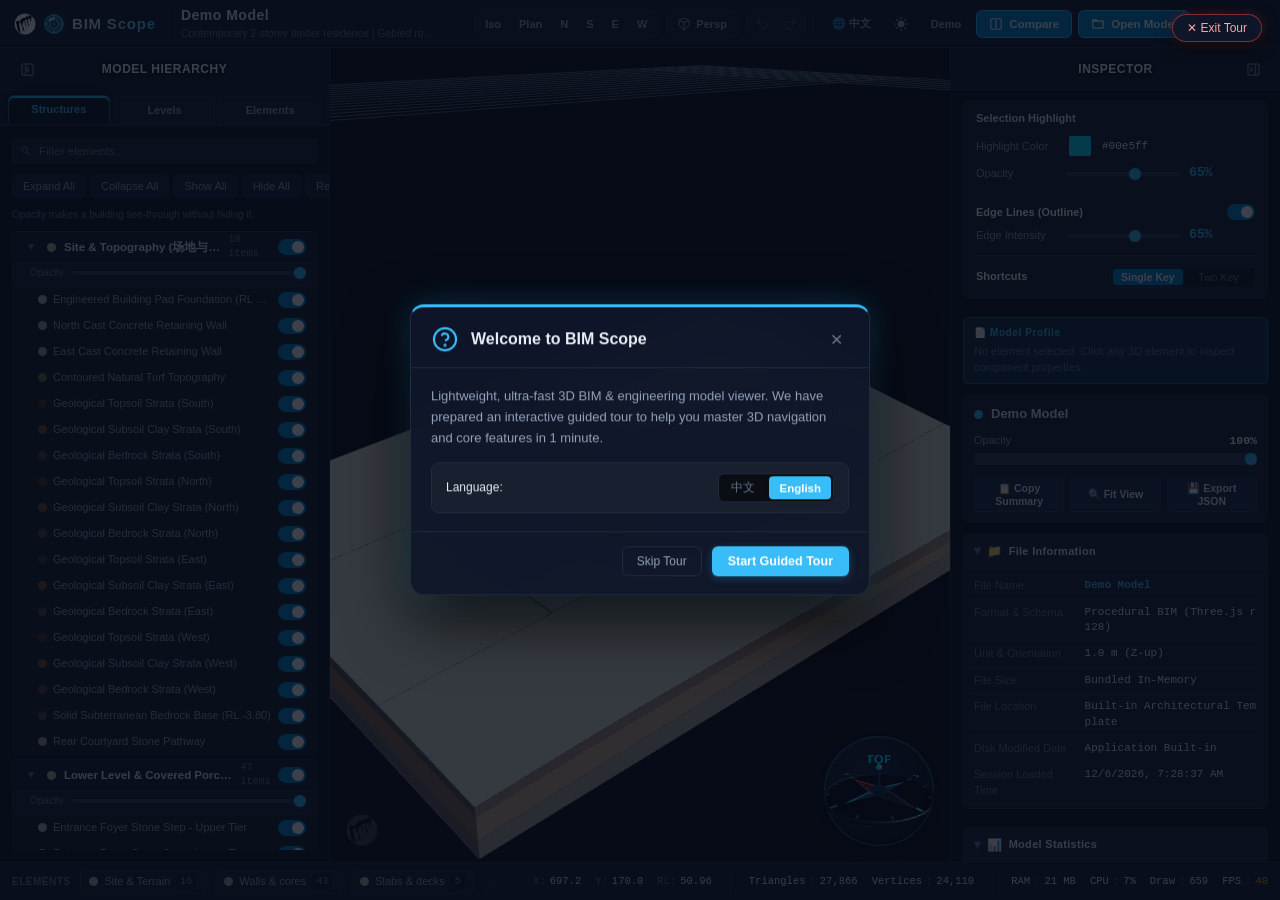
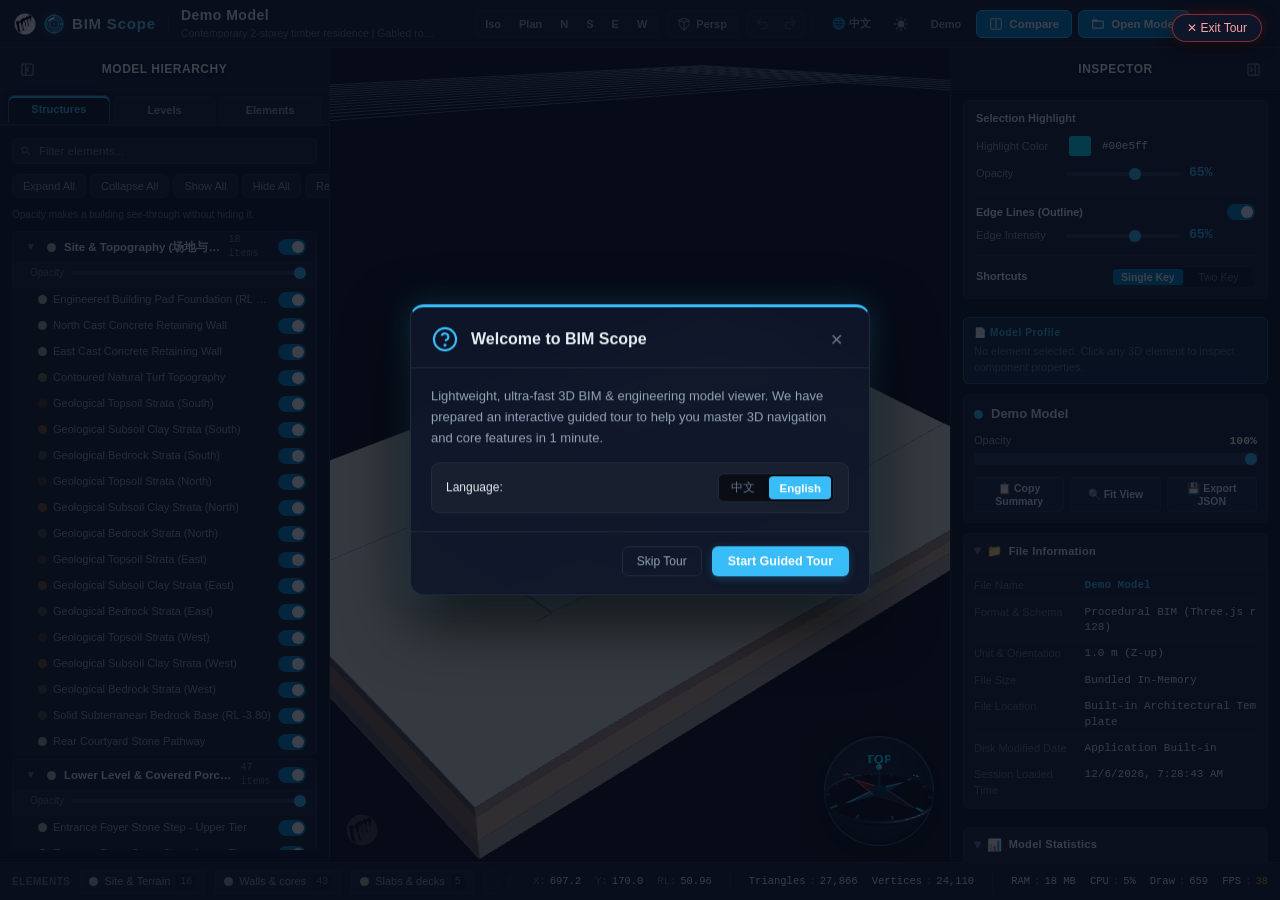
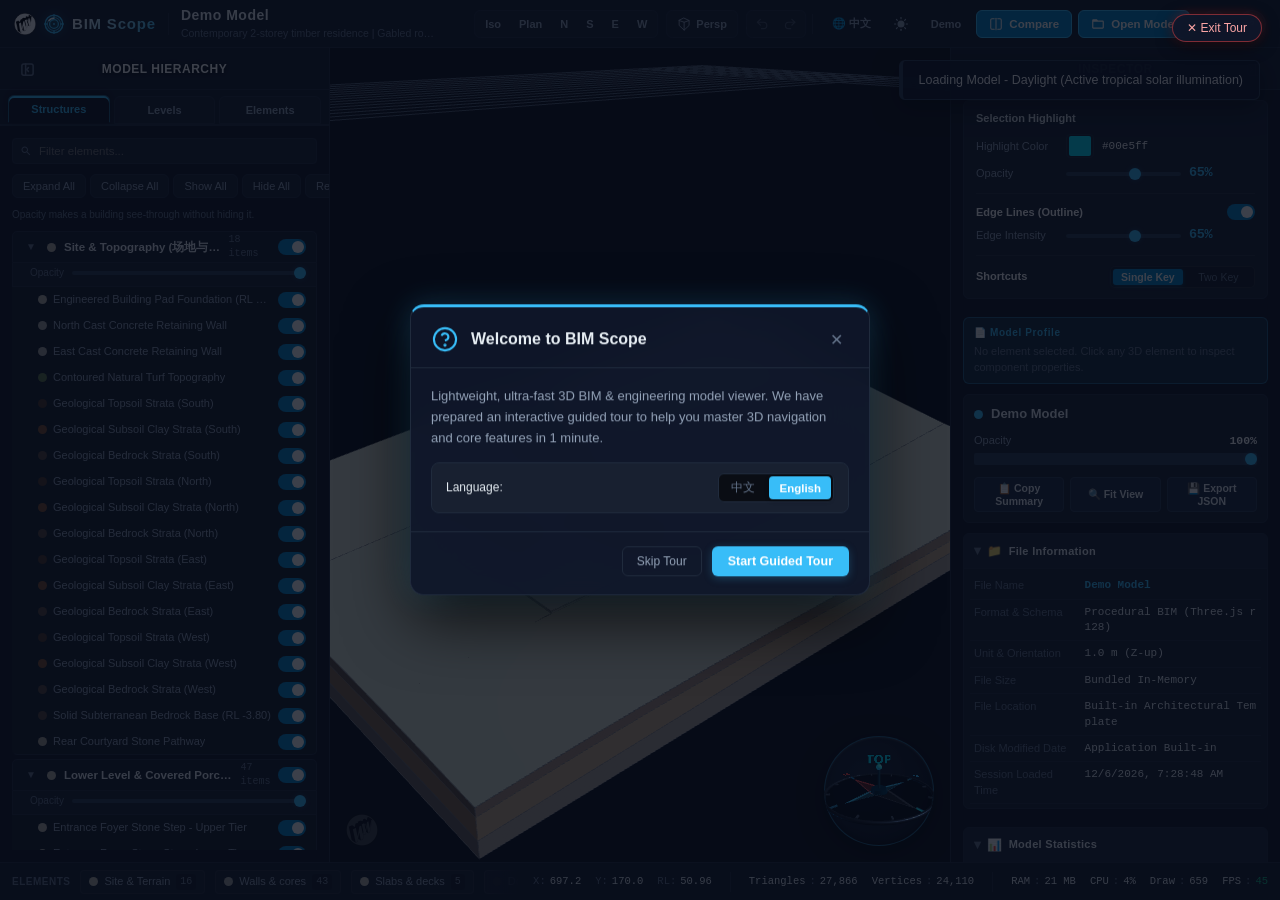
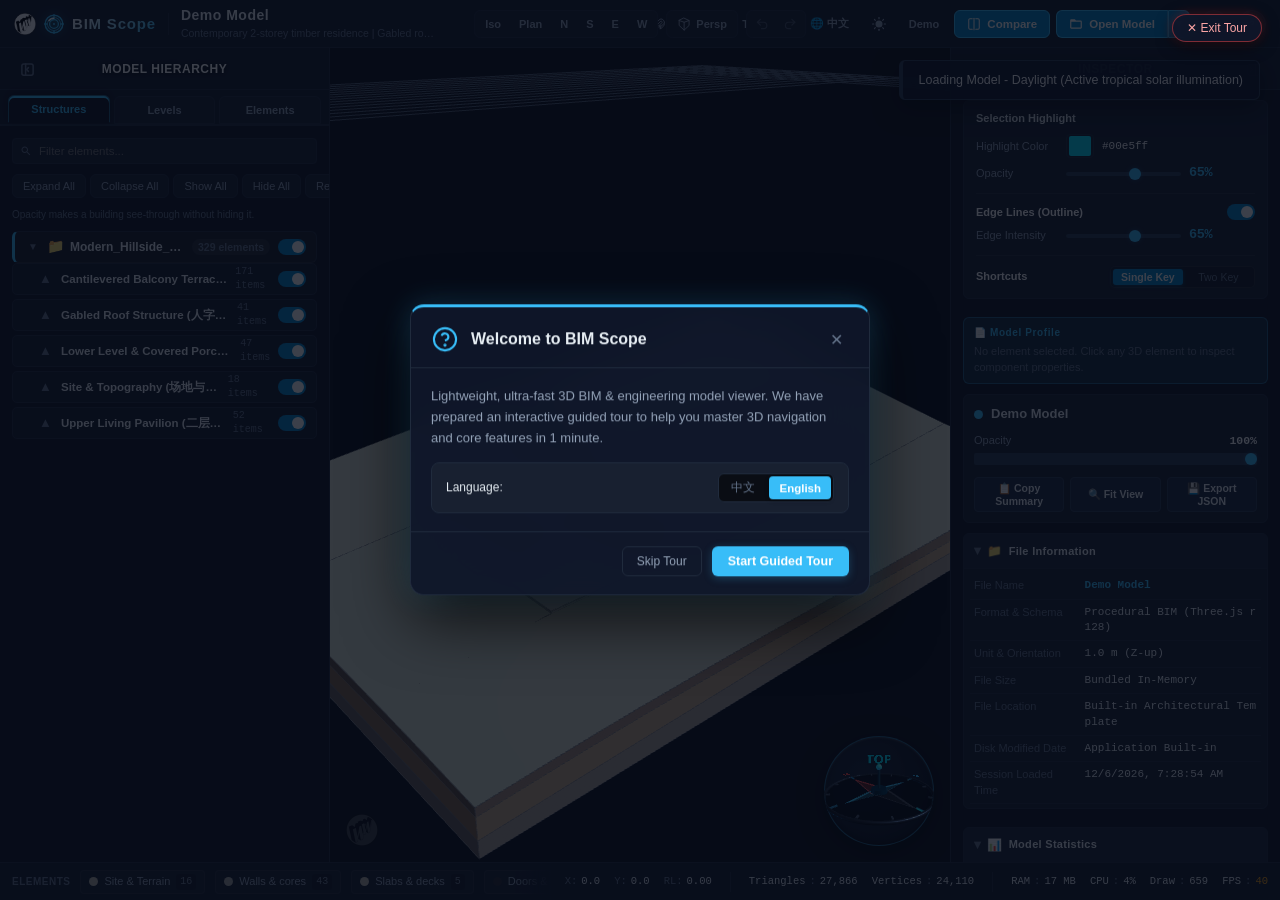
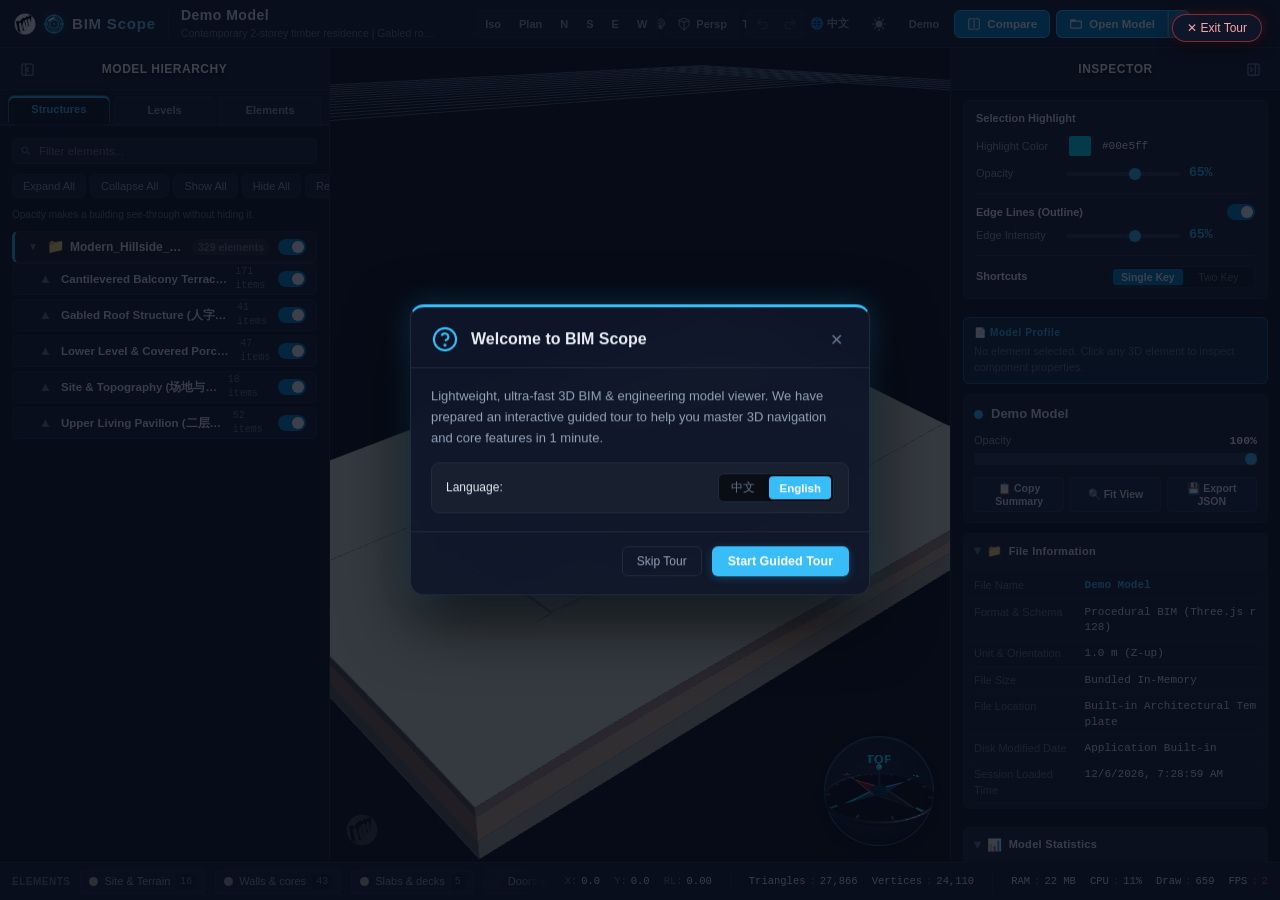
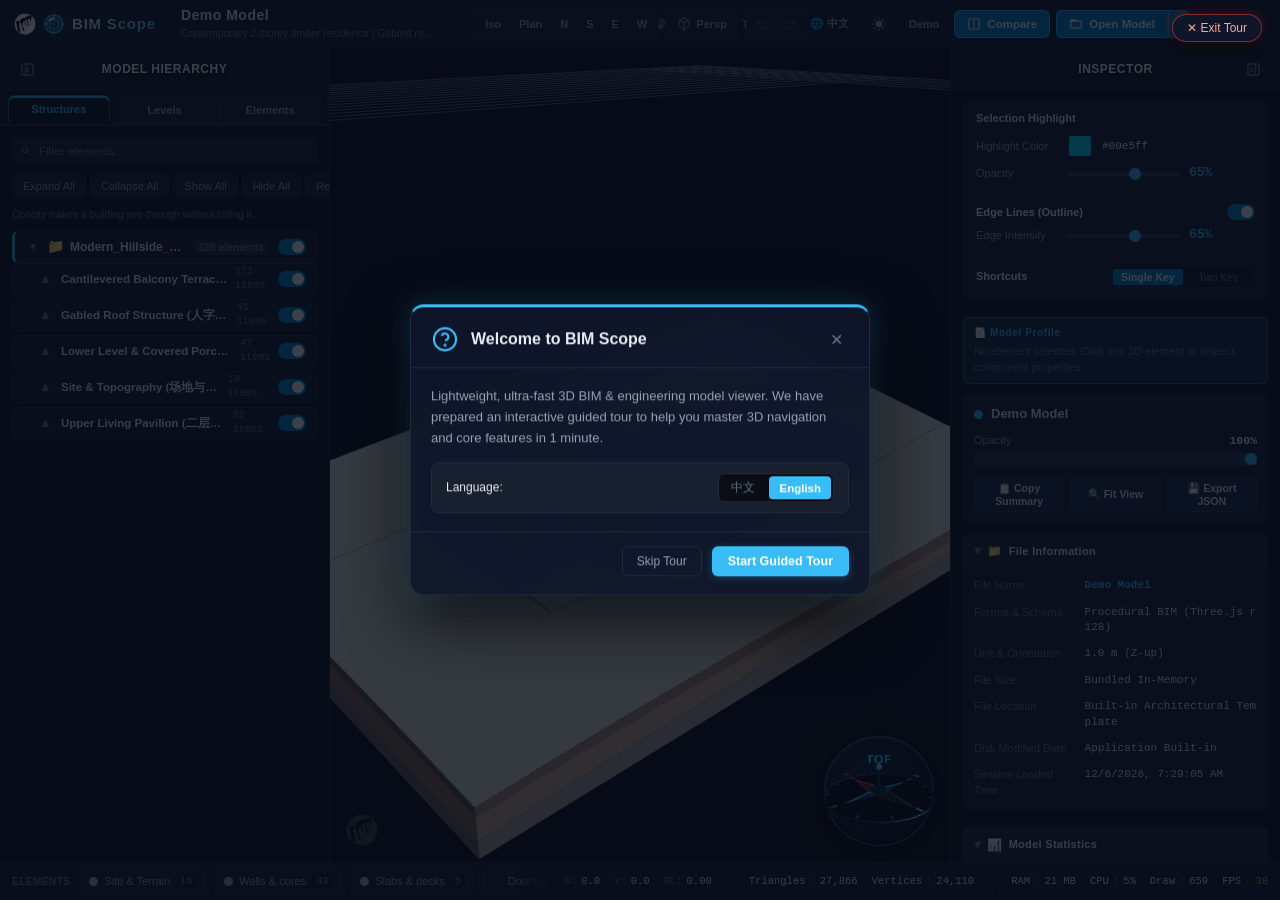
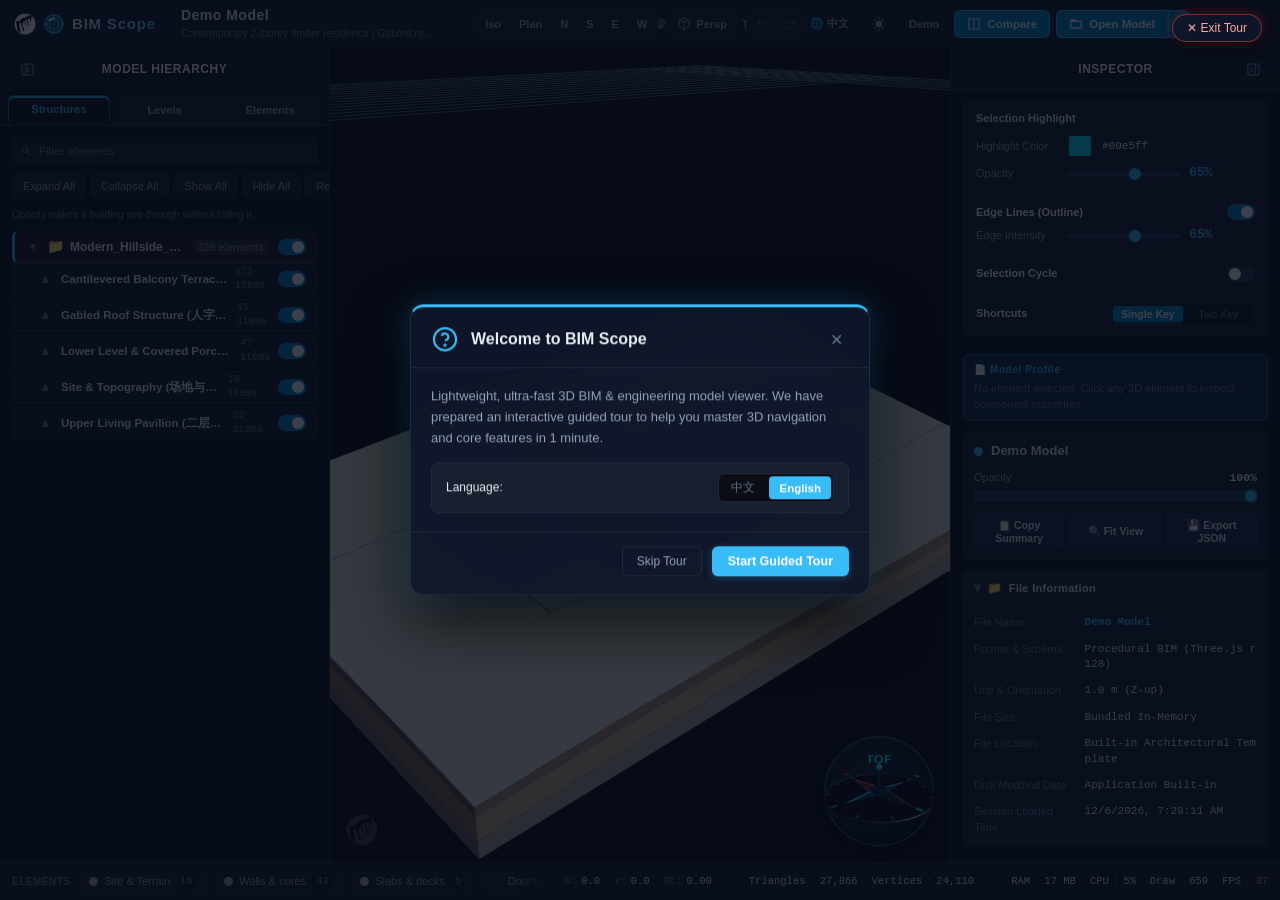
